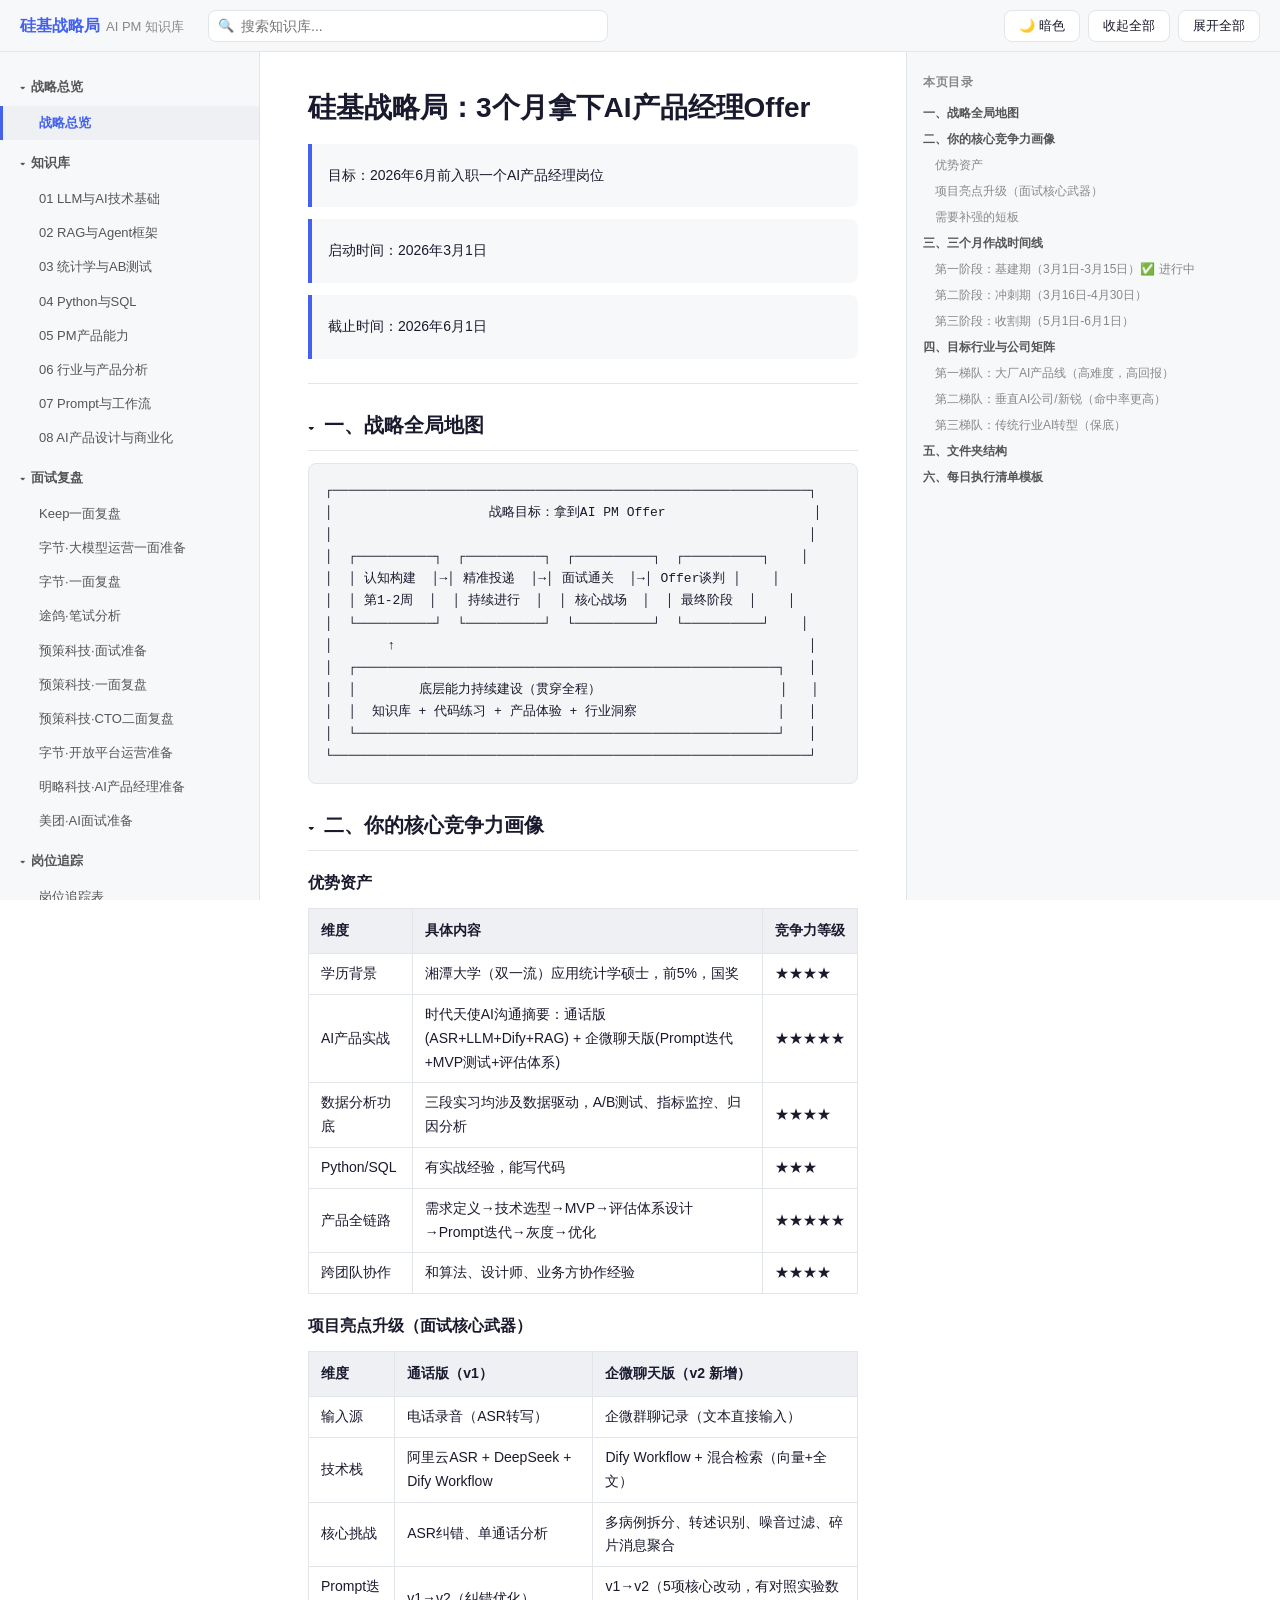
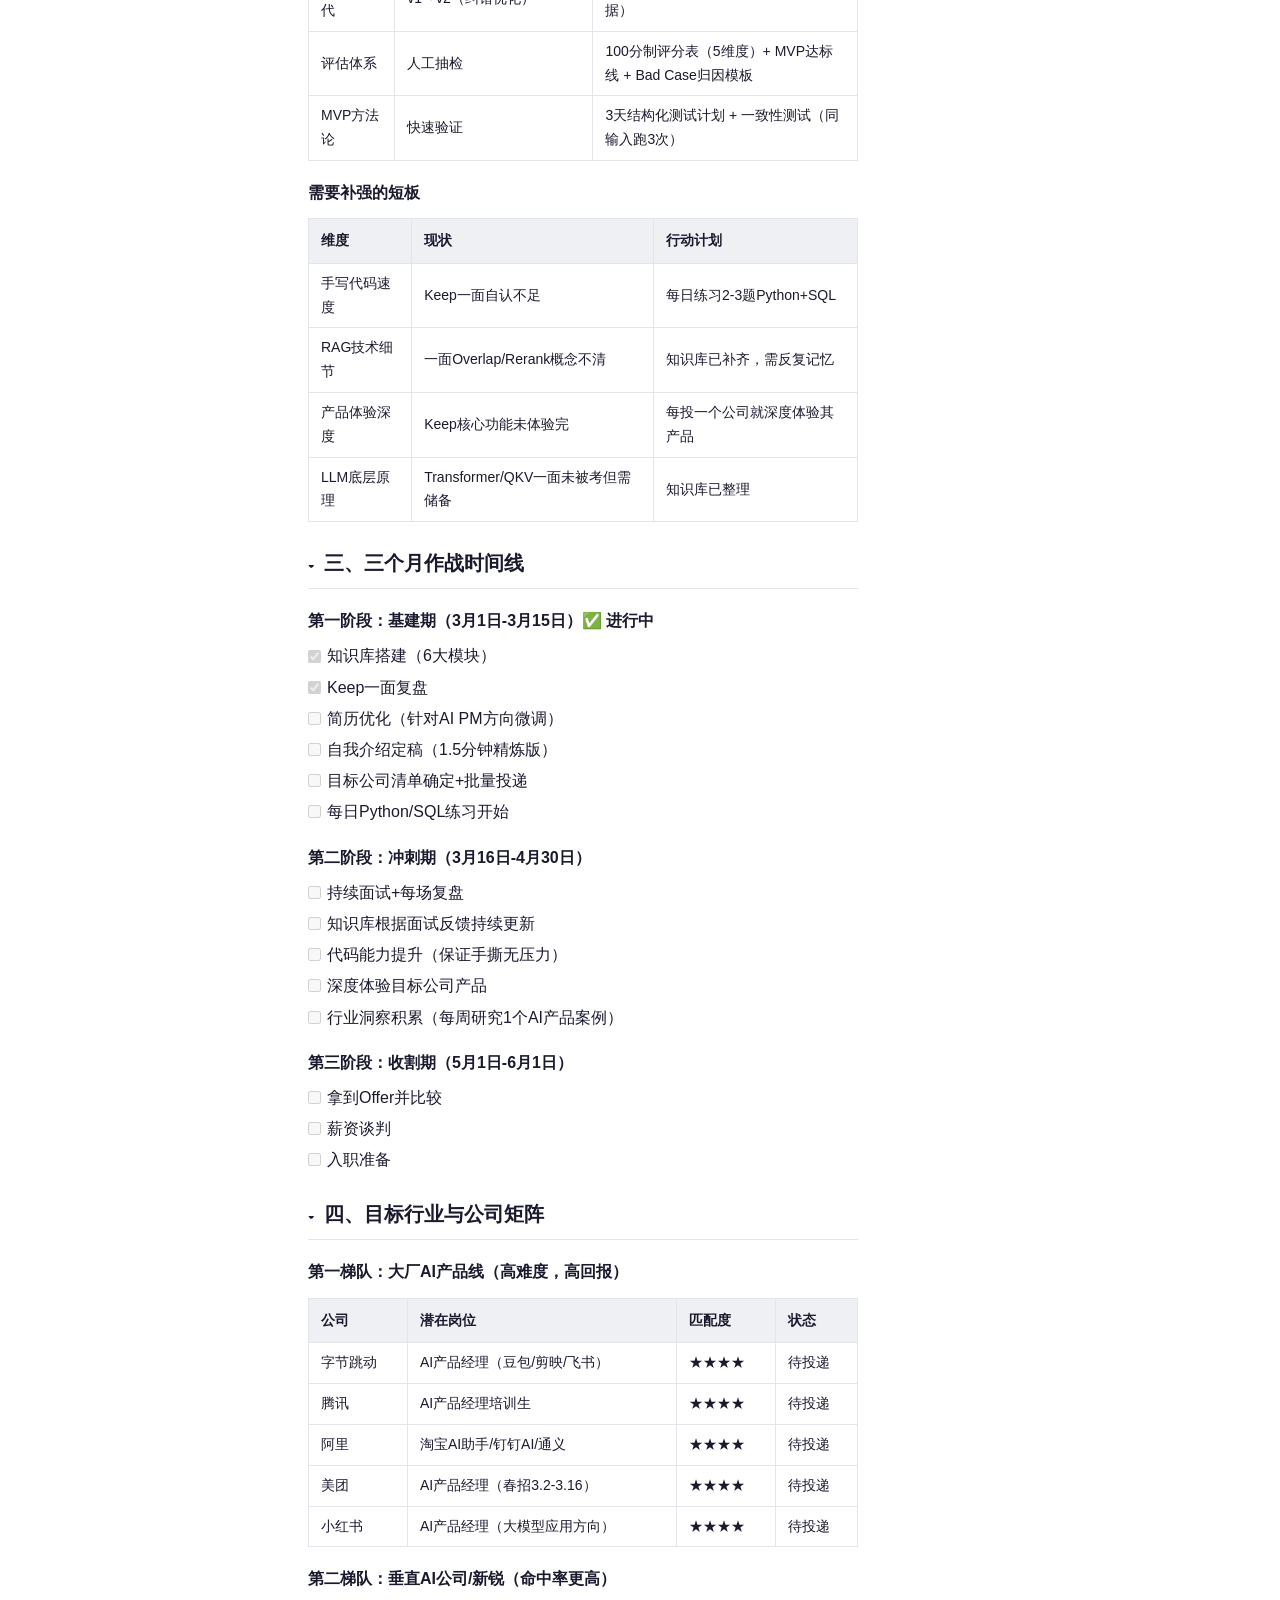
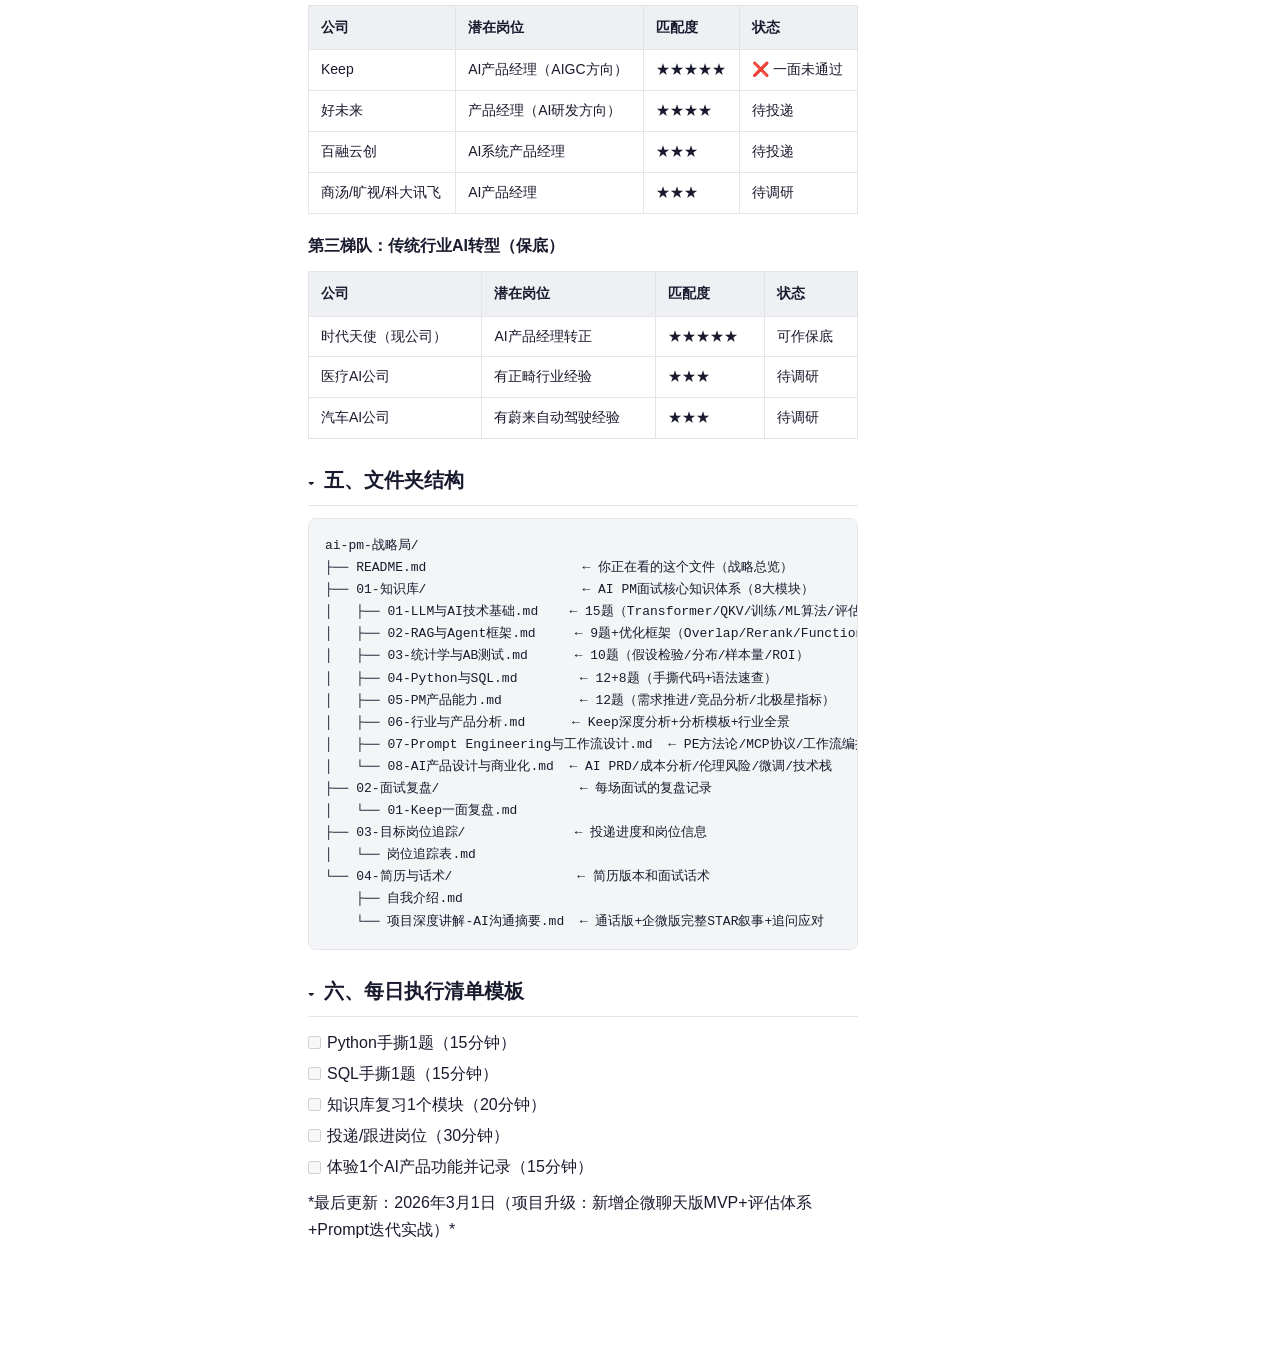
==== index.html @ 4f7c0182 "新增面经回答页面" ====
<!DOCTYPE html>
<html lang="zh-CN">
<head>
<meta charset="UTF-8">
<meta name="viewport" content="width=device-width,initial-scale=1">
<title>硅基战略局 · AI PM</title>
<style>
:root {
  --bg: #ffffff; --bg2: #f7f8fa; --bg3: #eef0f4;
  --text: #1a1a2e; --text2: #555; --text3: #888;
  --border: #e2e5ea; --accent: #4361ee; --accent2: #3a0ca3;
  --green: #06d6a0; --red: #ef476f; --yellow: #ffd166;
  --code-bg: #f4f5f7; --sidebar-w: 260px;
  --mark-yellow: #fff3b0; --mark-green: #b8f0d8; --mark-blue: #bde0fe; --mark-red: #fec5bb;
}
[data-theme="dark"] {
  --bg: #0f0f1a; --bg2: #1a1a2e; --bg3: #16213e;
  --text: #e0e0e0; --text2: #aaa; --text3: #777;
  --border: #2a2a4a; --accent: #7b8cff; --accent2: #a78bfa;
  --green: #06d6a0; --red: #ef476f; --yellow: #ffd166;
  --code-bg: #1e1e3a;
  --mark-yellow: #5c5020; --mark-green: #1a4a30; --mark-blue: #1a3a5c; --mark-red: #5c2020;
}
* { margin:0; padding:0; box-sizing:border-box; }
body { font-family:-apple-system,BlinkMacSystemFont,"Segoe UI","PingFang SC","Hiragino Sans GB","Microsoft YaHei",sans-serif;
  background:var(--bg); color:var(--text); line-height:1.7; transition:background .3s,color .3s; }
/* ── Top Bar ── */
.topbar { position:fixed; top:0; left:0; right:0; height:52px; background:var(--bg2);
  border-bottom:1px solid var(--border); display:flex; align-items:center; padding:0 20px; z-index:100;
  backdrop-filter:blur(10px); transition:background .3s; }
.topbar-title { font-size:16px; font-weight:700; color:var(--accent); margin-right:24px; white-space:nowrap; }
.topbar-title span { color:var(--text3); font-weight:400; font-size:13px; margin-left:6px; }
.search-box { flex:1; max-width:400px; position:relative; }
.search-box input { width:100%; padding:7px 12px 7px 32px; border:1px solid var(--border); border-radius:8px;
  background:var(--bg); color:var(--text); font-size:14px; outline:none; transition:border .2s; }
.search-box input:focus { border-color:var(--accent); }
.search-box::before { content:"🔍"; position:absolute; left:10px; top:50%; transform:translateY(-50%); font-size:13px; }
.search-results { position:absolute; top:40px; left:0; right:0; background:var(--bg2); border:1px solid var(--border);
  border-radius:8px; max-height:400px; overflow-y:auto; display:none; box-shadow:0 8px 24px rgba(0,0,0,.12); z-index:200; }
.search-results.active { display:block; }
.search-result-item { padding:10px 14px; cursor:pointer; border-bottom:1px solid var(--border); font-size:13px; }
.search-result-item:hover { background:var(--bg3); }
.search-result-item .sr-title { font-weight:600; color:var(--accent); margin-bottom:2px; }
.search-result-item .sr-text { color:var(--text2); }
.search-result-item mark { background:var(--yellow); color:#333; padding:0 2px; border-radius:2px; }
.topbar-actions { display:flex; gap:8px; margin-left:auto; }
.topbar-btn { padding:6px 14px; border:1px solid var(--border); border-radius:8px; background:var(--bg);
  color:var(--text); cursor:pointer; font-size:13px; transition:all .2s; white-space:nowrap; }
.topbar-btn:hover { border-color:var(--accent); color:var(--accent); }
.topbar-btn.active { background:var(--accent); color:#fff; border-color:var(--accent); }
/* ── Sidebar ── */
.sidebar { position:fixed; top:52px; left:0; bottom:0; width:var(--sidebar-w); background:var(--bg2);
  border-right:1px solid var(--border); overflow-y:auto; padding:16px 0; transition:background .3s; z-index:50; }
.nav-group { margin-bottom:4px; }
.nav-group-title { padding:8px 20px; font-size:13px; font-weight:600; color:var(--text2); cursor:pointer;
  display:flex; align-items:center; gap:6px; user-select:none; }
.nav-group-title:hover { color:var(--accent); }
.nav-arrow { font-size:10px; transition:transform .2s; }
.nav-group.collapsed .nav-arrow { transform:rotate(-90deg); }
.nav-group.collapsed .nav-group-items { display:none; }
.nav-item { display:block; padding:6px 20px 6px 36px; font-size:13px; color:var(--text2); cursor:pointer;
  text-decoration:none; border-left:3px solid transparent; transition:all .15s; }
.nav-item:hover { color:var(--accent); background:var(--bg3); }
.nav-item.active { color:var(--accent); border-left-color:var(--accent); background:var(--bg3); font-weight:600; }
/* ── Right TOC ── */
.toc { position:fixed; top:52px; right:0; bottom:0; width:374px; background:var(--bg2);
  border-left:1px solid var(--border); overflow-y:auto; padding:12px 0; z-index:50; transition:background .3s; }
.toc-header { padding:8px 16px; font-size:12px; font-weight:600; color:var(--text3); text-transform:uppercase; letter-spacing:.5px; }
.toc-item { display:block; padding:4px 16px; font-size:12px; color:var(--text3); cursor:pointer;
  text-decoration:none; border-right:2px solid transparent; transition:all .15s; line-height:1.5;
  white-space:normal; word-break:break-word; overflow-wrap:anywhere; }
.toc-item:hover { color:var(--accent); background:var(--bg3); }
.toc-item.active { color:var(--accent); border-right-color:var(--accent); font-weight:600; }
.toc-h2 { padding-left:16px; font-size:12px; font-weight:600; color:var(--text2); }
.toc-h3 { padding-left:28px; }
.toc-h4 { padding-left:40px; font-size:11px; }
.toc-empty { padding:16px; font-size:12px; color:var(--text3); text-align:center; }
/* ── Main Content ── */
.main { margin-left:var(--sidebar-w); margin-right:374px; margin-top:52px; padding:32px 48px 80px; max-width:960px; }
.page { display:none; }
.page.active { display:block; }
h1 { font-size:28px; font-weight:700; margin-bottom:8px; color:var(--text); }
h2 { font-size:20px; font-weight:600; margin:24px 0 12px; padding-bottom:8px; border-bottom:1px solid var(--border); color:var(--text); }
h3 { font-size:16px; font-weight:600; margin:18px 0 8px; color:var(--text); }
h4 { font-size:14px; font-weight:600; margin:14px 0 6px; color:var(--text2); }
p { margin:8px 0; color:var(--text); }
ul,ol { margin:8px 0 8px 24px; }
li { margin:4px 0; }
ul.nested { margin:4px 0 4px 20px; }
.checklist { list-style:none; margin-left:0; }
.checklist li { display:flex; align-items:center; gap:6px; }
a { color:var(--accent); text-decoration:none; }
a:hover { text-decoration:underline; }
strong { font-weight:600; }
code.inline { background:var(--code-bg); padding:2px 6px; border-radius:4px; font-size:13px;
  font-family:"SF Mono","Fira Code",monospace; color:var(--accent2); }
pre { background:var(--code-bg); border:1px solid var(--border); border-radius:8px; padding:16px;
  overflow-x:auto; margin:12px 0; }
pre code { font-family:"SF Mono","Fira Code","Courier New",monospace; font-size:13px; line-height:1.6; color:var(--text); }
blockquote { border-left:4px solid var(--accent); background:var(--bg2); padding:12px 16px; margin:12px 0;
  border-radius:0 8px 8px 0; color:var(--text2); font-size:14px; }
blockquote.interview-template { border-left-color:var(--green); background:rgba(6,214,160,.06); }
.table-wrap { overflow-x:auto; margin:12px 0; }
table { width:100%; border-collapse:collapse; font-size:14px; }
th { background:var(--bg3); font-weight:600; text-align:left; padding:10px 12px; border:1px solid var(--border); }
td { padding:8px 12px; border:1px solid var(--border); }
tr:hover td { background:var(--bg2); }
hr { border:none; border-top:1px solid var(--border); margin:24px 0; }
/* ── Collapsible sections ── */
.section { margin-bottom:4px; }
.section-toggle { cursor:pointer; user-select:none; }
.section-toggle:hover { color:var(--accent); }
.toggle-icon { font-size:12px; display:inline-block; transition:transform .2s; margin-right:4px; }
.section.collapsed .toggle-icon { transform:rotate(-90deg); }
.section.collapsed .section-body { display:none; }
/* ── Mark / Highlight toolbar ── */
.mark-toolbar { position:fixed; display:none; background:var(--bg2); border:1px solid var(--border);
  border-radius:8px; padding:4px; box-shadow:0 4px 12px rgba(0,0,0,.15); z-index:300; gap:4px; }
.mark-toolbar.active { display:flex; }
.mark-btn { width:28px; height:28px; border:none; border-radius:6px; cursor:pointer; font-size:14px; transition:transform .1s; }
.mark-btn:hover { transform:scale(1.15); }
.mark-btn.yellow { background:var(--mark-yellow); }
.mark-btn.green { background:var(--mark-green); }
.mark-btn.blue { background:var(--mark-blue); }
.mark-btn.red { background:var(--mark-red); }
.mark-btn.bold { background:var(--bg3); font-weight:900; }
.mark-btn.clear { background:var(--bg3); font-size:12px; }
.user-mark-yellow { background:var(--mark-yellow); border-radius:2px; }
.user-mark-green { background:var(--mark-green); border-radius:2px; }
.user-mark-blue { background:var(--mark-blue); border-radius:2px; }
.user-mark-red { background:var(--mark-red); border-radius:2px; }
.user-mark-bold { font-weight:900 !important; }
/* ── Back to top ── */
.back-top { position:fixed; bottom:24px; right:24px; width:40px; height:40px; border-radius:50%;
  background:var(--accent); color:#fff; border:none; cursor:pointer; font-size:18px; display:none;
  box-shadow:0 4px 12px rgba(67,97,238,.3); transition:opacity .3s; z-index:100; }
.back-top.visible { display:flex; align-items:center; justify-content:center; }
/* ── Responsive ── */
@media (max-width:768px) {
  .sidebar { width:100%; height:auto; position:relative; top:52px; border-right:none; border-bottom:1px solid var(--border); }
  .main { margin-left:0; margin-right:0; padding:20px 16px 60px; }
  .toc { display:none; }
  :root { --sidebar-w:0px; }
}
</style>
</head>
<body>

<div class="topbar">
  <div class="topbar-title">硅基战略局<span>AI PM 知识库</span></div>
  <div class="search-box">
    <input type="text" id="searchInput" placeholder="搜索知识库..." oninput="handleSearch(this.value)" onfocus="handleSearch(this.value)">
    <div class="search-results" id="searchResults"></div>
  </div>
  <div class="topbar-actions">
    <button class="topbar-btn" id="themeToggle" onclick="toggleTheme()">🌙 暗色</button>
    <button class="topbar-btn" id="collapseAllBtn" onclick="collapseAll()">收起全部</button>
    <button class="topbar-btn" id="expandAllBtn" onclick="expandAll()">展开全部</button>
  </div>
</div>

<nav class="sidebar">
<div class="nav-group">
<div class="nav-group-title" onclick="toggleNavGroup(this)"><span class="nav-arrow">▾</span> 战略总览</div>
<div class="nav-group-items">
<a class="nav-item" href="javascript:void(0)" data-page="readme" onclick="showPage('readme')">战略总览</a>
</div></div>
<div class="nav-group">
<div class="nav-group-title" onclick="toggleNavGroup(this)"><span class="nav-arrow">▾</span> 知识库</div>
<div class="nav-group-items">
<a class="nav-item" href="javascript:void(0)" data-page="m1" onclick="showPage('m1')">01 LLM与AI技术基础</a>
<a class="nav-item" href="javascript:void(0)" data-page="m2" onclick="showPage('m2')">02 RAG与Agent框架</a>
<a class="nav-item" href="javascript:void(0)" data-page="m3" onclick="showPage('m3')">03 统计学与AB测试</a>
<a class="nav-item" href="javascript:void(0)" data-page="m4" onclick="showPage('m4')">04 Python与SQL</a>
<a class="nav-item" href="javascript:void(0)" data-page="m5" onclick="showPage('m5')">05 PM产品能力</a>
<a class="nav-item" href="javascript:void(0)" data-page="m6" onclick="showPage('m6')">06 行业与产品分析</a>
<a class="nav-item" href="javascript:void(0)" data-page="m7" onclick="showPage('m7')">07 Prompt与工作流</a>
<a class="nav-item" href="javascript:void(0)" data-page="m8" onclick="showPage('m8')">08 AI产品设计与商业化</a>
</div></div>
<div class="nav-group">
<div class="nav-group-title" onclick="toggleNavGroup(this)"><span class="nav-arrow">▾</span> 面试复盘</div>
<div class="nav-group-items">
<a class="nav-item" href="javascript:void(0)" data-page="keep" onclick="showPage('keep')">Keep一面复盘</a>
<a class="nav-item" href="javascript:void(0)" data-page="byte" onclick="showPage('byte')">字节·大模型运营一面准备</a>
<a class="nav-item" href="javascript:void(0)" data-page="byte1" onclick="showPage('byte1')">字节·一面复盘</a>
<a class="nav-item" href="javascript:void(0)" data-page="tuge" onclick="showPage('tuge')">途鸽·笔试分析</a>
<a class="nav-item" href="javascript:void(0)" data-page="yuce" onclick="showPage('yuce')">预策科技·面试准备</a>
<a class="nav-item" href="javascript:void(0)" data-page="shence" onclick="showPage('shence')">预策科技·一面复盘</a>
<a class="nav-item" href="javascript:void(0)" data-page="yuce2" onclick="showPage('yuce2')">预策科技·CTO二面复盘</a>
<a class="nav-item" href="javascript:void(0)" data-page="byteop" onclick="showPage('byteop')">字节·开放平台运营准备</a>
<a class="nav-item" href="javascript:void(0)" data-page="minglue" onclick="showPage('minglue')">明略科技·AI产品经理准备</a>
<a class="nav-item" href="javascript:void(0)" data-page="meituan" onclick="showPage('meituan')">美团·AI面试准备</a>
</div></div>
<div class="nav-group">
<div class="nav-group-title" onclick="toggleNavGroup(this)"><span class="nav-arrow">▾</span> 岗位追踪</div>
<div class="nav-group-items">
<a class="nav-item" href="javascript:void(0)" data-page="tracker" onclick="showPage('tracker')">岗位追踪表</a>
<a class="nav-item" href="javascript:void(0)" data-page="qunhe" onclick="showPage('qunhe')">群核科技·AI增长PM</a>
</div></div>
<div class="nav-group">
<div class="nav-group-title" onclick="toggleNavGroup(this)"><span class="nav-arrow">▾</span> 简历话术</div>
<div class="nav-group-items">
<a class="nav-item" href="javascript:void(0)" data-page="intro" onclick="showPage('intro')">自我介绍</a>
<a class="nav-item" href="javascript:void(0)" data-page="project" onclick="showPage('project')">项目深度讲解·AI沟通摘要系统</a>
<a class="nav-item" href="javascript:void(0)" data-page="jobagent" onclick="showPage('jobagent')">项目深度讲解·AI求职战略局</a>
<a class="nav-item" href="javascript:void(0)" data-page="dwxnai" onclick="showPage('dwxnai')">得物蔚来AI简历</a>
</div></div>
<div class="nav-group">
<div class="nav-group-title" onclick="toggleNavGroup(this)"><span class="nav-arrow">▾</span> 面经整理</div>
<div class="nav-group-items">
<a class="nav-item" href="javascript:void(0)" data-page="mianjingqa" onclick="showPage('mianjingqa')">面经回答</a>
</div></div>
</nav>

<main class="main">
<div class="page" id="page-readme" data-raw="readme">

<h1 id="readme-硅基战略局-3个月拿下AI产品经理Offer">硅基战略局：3个月拿下AI产品经理Offer</h1>


<blockquote><p>目标：2026年6月前入职一个AI产品经理岗位</p></blockquote>

<blockquote><p>启动时间：2026年3月1日</p></blockquote>

<blockquote><p>截止时间：2026年6月1日</p></blockquote>


<hr>



<div class="section collapsible">
<h2 id="readme-一-战略全局地图" class="section-toggle" onclick="toggleSection(this)"><span class="toggle-icon">▾</span> 一、战略全局地图</h2>
<div class="section-body">


<pre><code>┌─────────────────────────────────────────────────────────────┐
│                    战略目标：拿到AI PM Offer                   │
│                                                             │
│  ┌──────────┐  ┌──────────┐  ┌──────────┐  ┌──────────┐    │
│  │ 认知构建  │→│ 精准投递  │→│ 面试通关  │→│ Offer谈判 │    │
│  │ 第1-2周  │  │ 持续进行  │  │ 核心战场  │  │ 最终阶段  │    │
│  └──────────┘  └──────────┘  └──────────┘  └──────────┘    │
│       ↑                                                     │
│  ┌──────────────────────────────────────────────────────┐   │
│  │        底层能力持续建设（贯穿全程）                       │   │
│  │  知识库 + 代码练习 + 产品体验 + 行业洞察                  │   │
│  └──────────────────────────────────────────────────────┘   │
└─────────────────────────────────────────────────────────────┘</code></pre>


</div></div><!-- /section -->



<div class="section collapsible">
<h2 id="readme-二-你的核心竞争力画像" class="section-toggle" onclick="toggleSection(this)"><span class="toggle-icon">▾</span> 二、你的核心竞争力画像</h2>
<div class="section-body">


<h3 id="readme-优势资产">优势资产</h3>

<div class="table-wrap"><table><tr><th>维度</th><th>具体内容</th><th>竞争力等级</th></tr><tr><td>学历背景</td><td>湘潭大学（双一流）应用统计学硕士，前5%，国奖</td><td>★★★★</td></tr><tr><td>AI产品实战</td><td>时代天使AI沟通摘要：通话版(ASR+LLM+Dify+RAG) + 企微聊天版(Prompt迭代+MVP测试+评估体系)</td><td>★★★★★</td></tr><tr><td>数据分析功底</td><td>三段实习均涉及数据驱动，A/B测试、指标监控、归因分析</td><td>★★★★</td></tr><tr><td>Python/SQL</td><td>有实战经验，能写代码</td><td>★★★</td></tr><tr><td>产品全链路</td><td>需求定义→技术选型→MVP→评估体系设计→Prompt迭代→灰度→优化</td><td>★★★★★</td></tr><tr><td>跨团队协作</td><td>和算法、设计师、业务方协作经验</td><td>★★★★</td></tr></table></div>


<h3 id="readme-项目亮点升级-面试核心武器-">项目亮点升级（面试核心武器）</h3>


<div class="table-wrap"><table><tr><th>维度</th><th>通话版（v1）</th><th>企微聊天版（v2 新增）</th></tr><tr><td>输入源</td><td>电话录音（ASR转写）</td><td>企微群聊记录（文本直接输入）</td></tr><tr><td>技术栈</td><td>阿里云ASR + DeepSeek + Dify Workflow</td><td>Dify Workflow + 混合检索（向量+全文）</td></tr><tr><td>核心挑战</td><td>ASR纠错、单通话分析</td><td>多病例拆分、转述识别、噪音过滤、碎片消息聚合</td></tr><tr><td>Prompt迭代</td><td>v1→v2（纠错优化）</td><td>v1→v2（5项核心改动，有对照实验数据）</td></tr><tr><td>评估体系</td><td>人工抽检</td><td>100分制评分表（5维度）+ MVP达标线 + Bad Case归因模板</td></tr><tr><td>MVP方法论</td><td>快速验证</td><td>3天结构化测试计划 + 一致性测试（同输入跑3次）</td></tr></table></div>


<h3 id="readme-需要补强的短板">需要补强的短板</h3>

<div class="table-wrap"><table><tr><th>维度</th><th>现状</th><th>行动计划</th></tr><tr><td>手写代码速度</td><td>Keep一面自认不足</td><td>每日练习2-3题Python+SQL</td></tr><tr><td>RAG技术细节</td><td>一面Overlap/Rerank概念不清</td><td>知识库已补齐，需反复记忆</td></tr><tr><td>产品体验深度</td><td>Keep核心功能未体验完</td><td>每投一个公司就深度体验其产品</td></tr><tr><td>LLM底层原理</td><td>Transformer/QKV一面未被考但需储备</td><td>知识库已整理</td></tr></table></div>


</div></div><!-- /section -->



<div class="section collapsible">
<h2 id="readme-三-三个月作战时间线" class="section-toggle" onclick="toggleSection(this)"><span class="toggle-icon">▾</span> 三、三个月作战时间线</h2>
<div class="section-body">


<h3 id="readme-第一阶段-基建期-3月1日-3月15日---进行中">第一阶段：基建期（3月1日-3月15日）✅ 进行中</h3>
<ul class="checklist">
<li><input type="checkbox" checked disabled> 知识库搭建（6大模块）</li>
<li><input type="checkbox" checked disabled> Keep一面复盘</li>
<li><input type="checkbox"  disabled> 简历优化（针对AI PM方向微调）</li>
<li><input type="checkbox"  disabled> 自我介绍定稿（1.5分钟精炼版）</li>
<li><input type="checkbox"  disabled> 目标公司清单确定+批量投递</li>
<li><input type="checkbox"  disabled> 每日Python/SQL练习开始</li>
</ul>

<h3 id="readme-第二阶段-冲刺期-3月16日-4月30日-">第二阶段：冲刺期（3月16日-4月30日）</h3>
<ul class="checklist">
<li><input type="checkbox"  disabled> 持续面试+每场复盘</li>
<li><input type="checkbox"  disabled> 知识库根据面试反馈持续更新</li>
<li><input type="checkbox"  disabled> 代码能力提升（保证手撕无压力）</li>
<li><input type="checkbox"  disabled> 深度体验目标公司产品</li>
<li><input type="checkbox"  disabled> 行业洞察积累（每周研究1个AI产品案例）</li>
</ul>

<h3 id="readme-第三阶段-收割期-5月1日-6月1日-">第三阶段：收割期（5月1日-6月1日）</h3>
<ul class="checklist">
<li><input type="checkbox"  disabled> 拿到Offer并比较</li>
<li><input type="checkbox"  disabled> 薪资谈判</li>
<li><input type="checkbox"  disabled> 入职准备</li>
</ul>

</div></div><!-- /section -->



<div class="section collapsible">
<h2 id="readme-四-目标行业与公司矩阵" class="section-toggle" onclick="toggleSection(this)"><span class="toggle-icon">▾</span> 四、目标行业与公司矩阵</h2>
<div class="section-body">


<h3 id="readme-第一梯队-大厂AI产品线-高难度-高回报-">第一梯队：大厂AI产品线（高难度，高回报）</h3>

<div class="table-wrap"><table><tr><th>公司</th><th>潜在岗位</th><th>匹配度</th><th>状态</th></tr><tr><td>字节跳动</td><td>AI产品经理（豆包/剪映/飞书）</td><td>★★★★</td><td>待投递</td></tr><tr><td>腾讯</td><td>AI产品经理培训生</td><td>★★★★</td><td>待投递</td></tr><tr><td>阿里</td><td>淘宝AI助手/钉钉AI/通义</td><td>★★★★</td><td>待投递</td></tr><tr><td>美团</td><td>AI产品经理（春招3.2-3.16）</td><td>★★★★</td><td>待投递</td></tr><tr><td>小红书</td><td>AI产品经理（大模型应用方向）</td><td>★★★★</td><td>待投递</td></tr></table></div>


<h3 id="readme-第二梯队-垂直AI公司-新锐-命中率更高-">第二梯队：垂直AI公司/新锐（命中率更高）</h3>

<div class="table-wrap"><table><tr><th>公司</th><th>潜在岗位</th><th>匹配度</th><th>状态</th></tr><tr><td>Keep</td><td>AI产品经理（AIGC方向）</td><td>★★★★★</td><td>❌ 一面未通过</td></tr><tr><td>好未来</td><td>产品经理（AI研发方向）</td><td>★★★★</td><td>待投递</td></tr><tr><td>百融云创</td><td>AI系统产品经理</td><td>★★★</td><td>待投递</td></tr><tr><td>商汤/旷视/科大讯飞</td><td>AI产品经理</td><td>★★★</td><td>待调研</td></tr></table></div>


<h3 id="readme-第三梯队-传统行业AI转型-保底-">第三梯队：传统行业AI转型（保底）</h3>

<div class="table-wrap"><table><tr><th>公司</th><th>潜在岗位</th><th>匹配度</th><th>状态</th></tr><tr><td>时代天使（现公司）</td><td>AI产品经理转正</td><td>★★★★★</td><td>可作保底</td></tr><tr><td>医疗AI公司</td><td>有正畸行业经验</td><td>★★★</td><td>待调研</td></tr><tr><td>汽车AI公司</td><td>有蔚来自动驾驶经验</td><td>★★★</td><td>待调研</td></tr></table></div>


</div></div><!-- /section -->



<div class="section collapsible">
<h2 id="readme-五-文件夹结构" class="section-toggle" onclick="toggleSection(this)"><span class="toggle-icon">▾</span> 五、文件夹结构</h2>
<div class="section-body">


<pre><code>ai-pm-战略局/
├── README.md                    ← 你正在看的这个文件（战略总览）
├── 01-知识库/                    ← AI PM面试核心知识体系（8大模块）
│   ├── 01-LLM与AI技术基础.md    ← 15题（Transformer/QKV/训练/ML算法/评估指标）
│   ├── 02-RAG与Agent框架.md     ← 9题+优化框架（Overlap/Rerank/Function Call）
│   ├── 03-统计学与AB测试.md      ← 10题（假设检验/分布/样本量/ROI）
│   ├── 04-Python与SQL.md        ← 12+8题（手撕代码+语法速查）
│   ├── 05-PM产品能力.md          ← 12题（需求推进/竞品分析/北极星指标）
│   ├── 06-行业与产品分析.md      ← Keep深度分析+分析模板+行业全景
│   ├── 07-Prompt Engineering与工作流设计.md  ← PE方法论/MCP协议/工作流编排
│   └── 08-AI产品设计与商业化.md  ← AI PRD/成本分析/伦理风险/微调/技术栈
├── 02-面试复盘/                  ← 每场面试的复盘记录
│   └── 01-Keep一面复盘.md
├── 03-目标岗位追踪/              ← 投递进度和岗位信息
│   └── 岗位追踪表.md
└── 04-简历与话术/                ← 简历版本和面试话术
    ├── 自我介绍.md
    └── 项目深度讲解-AI沟通摘要.md  ← 通话版+企微版完整STAR叙事+追问应对</code></pre>


</div></div><!-- /section -->



<div class="section collapsible">
<h2 id="readme-六-每日执行清单模板" class="section-toggle" onclick="toggleSection(this)"><span class="toggle-icon">▾</span> 六、每日执行清单模板</h2>
<div class="section-body">

<ul class="checklist">
<li><input type="checkbox"  disabled> Python手撕1题（15分钟）</li>
<li><input type="checkbox"  disabled> SQL手撕1题（15分钟）</li>
<li><input type="checkbox"  disabled> 知识库复习1个模块（20分钟）</li>
<li><input type="checkbox"  disabled> 投递/跟进岗位（30分钟）</li>
<li><input type="checkbox"  disabled> 体验1个AI产品功能并记录（15分钟）</li>
</ul>

</div></div><!-- /section -->


<p>*最后更新：2026年3月1日（项目升级：新增企微聊天版MVP+评估体系+Prompt迭代实战）*</p>



</div>
<div class="page" id="page-m1" data-raw="m1">

<h1 id="m1-模块1-LLM与AI技术基础">模块1：LLM与AI技术基础</h1>


<blockquote class="interview-template"><p>面试高频指数：★★★★★</p></blockquote>

<blockquote><p>你的掌握程度：★★★（需重点加强）</p></blockquote>


<hr>



<div class="section collapsible">
<h2 id="m1-Q1-Transformer架构-必考-" class="section-toggle" onclick="toggleSection(this)"><span class="toggle-icon">▾</span> Q1：Transformer架构（必考）</h2>
<div class="section-body">


<p>Transformer = Encoder + Decoder，核心创新是<strong>自注意力机制（Self-Attention）</strong>。</p>


<p><strong>Self-Attention计算过程</strong>：</p>
<ul>
<li>输入向量通过三个线性变换分别得到 <strong>Q（Query）、K（Key）、V（Value）</strong> 矩阵</li>
<li>公式：Attention(Q,K,V) = softmax(QK^T / √d_k) × V</li>
<li>直觉：Q是&quot;我在找什么&quot;，K是&quot;我能提供什么&quot;，V是&quot;我的实际内容&quot;</li>
<li>QK点积 → softmax归一化 → 得到注意力权重 → 对V加权求和</li>
<li>√d_k作用：防止点积过大导致softmax梯度消失</li>
<li><strong>多头注意力</strong>：多个注意力头关注不同子空间的信息</li>
</ul>

<p><strong>解决的问题</strong>：RNN不能并行计算 + 长距离依赖问题</p>


</div></div><!-- /section -->



<div class="section collapsible">
<h2 id="m1-Q2-大模型如何生成答案-自回归生成-" class="section-toggle" onclick="toggleSection(this)"><span class="toggle-icon">▾</span> Q2：大模型如何生成答案（自回归生成）</h2>
<div class="section-body">


<p>LLM采用<strong>自回归方式（Autoregressive）</strong>逐token生成：</p>
<ol>
<li>输入经过 分词→Embedding→多层Transformer</li>
<li>最后一层输出一个概率分布（vocabulary size维度）</li>
<li>通过<strong>采样策略</strong>选出下一个token</li>
<li>拼到输入末尾，再次输入模型预测下一个</li>
<li>循环直到生成结束符（EOS）或达最大长度</li>
</ol>

<p><strong>核心：一个token一个token往外&quot;蹦&quot;的，不是一次性输出整句话</strong></p>


</div></div><!-- /section -->



<div class="section collapsible">
<h2 id="m1-Q3-Tokenization-分词过程-" class="section-toggle" onclick="toggleSection(this)"><span class="toggle-icon">▾</span> Q3：Tokenization（分词过程）</h2>
<div class="section-body">

<ul>
<li>文本 → <strong>Tokenization（分词）</strong> → token序列</li>
<li>主流算法：<strong>BPE（Byte Pair Encoding）</strong>，将文本切为子词单元</li>
<li>每个token映射为整数ID → <strong>Embedding层</strong>转为高维向量</li>
<li>加上<strong>位置编码（Positional Encoding）</strong> → 输入Transformer</li>
</ul>

<p>示例：&quot;running&quot; → &quot;run&quot; + &quot;ning&quot;（两个子词token）</p>


</div></div><!-- /section -->



<div class="section collapsible">
<h2 id="m1-Q4-Embedding模型" class="section-toggle" onclick="toggleSection(this)"><span class="toggle-icon">▾</span> Q4：Embedding模型</h2>
<div class="section-body">


<p>将文本映射为<strong>固定维度的高维向量</strong>，使语义相似的文本距离更近。</p>

<ul>
<li>常见模型：OpenAI text-embedding-ada-002、BGE、M3E、Jina</li>
<li>核心用途：语义检索（RAG核心）、文本相似度、聚类、分类</li>
<li>和LLM区别：Embedding只负责&quot;理解&quot;输出向量，不负责&quot;生成&quot;</li>
</ul>

</div></div><!-- /section -->



<div class="section collapsible">
<h2 id="m1-Q5-xxB参数含义" class="section-toggle" onclick="toggleSection(this)"><span class="toggle-icon">▾</span> Q5：xxB参数含义</h2>
<div class="section-body">

<ul>
<li>B = Billion（十亿），7B = 70亿参数</li>
<li>参数包括所有权重矩阵中的可学习数值</li>
<li>参数越大 → 容量越大，理论上能力上限越高</li>
<li>但推理成本更高、延迟更大</li>
<li><strong>PM选型视角</strong>：需要平衡性能、延迟和成本</li>
</ul>

</div></div><!-- /section -->



<div class="section collapsible">
<h2 id="m1-Q6-LLM训练过程-三阶段-" class="section-toggle" onclick="toggleSection(this)"><span class="toggle-icon">▾</span> Q6：LLM训练过程（三阶段）</h2>
<div class="section-body">


<div class="table-wrap"><table><tr><th>阶段</th><th>方法</th><th>输出</th></tr><tr><td><strong>预训练</strong></td><td>海量无标注文本，next token prediction</td><td>基座模型（只会续写，不会对话）</td></tr><tr><td><strong>SFT（监督微调）</strong></td><td>人工标注的指令-回答对</td><td>能遵循指令、进行对话的模型</td></tr><tr><td><strong>RLHF（人类偏好对齐）</strong></td><td>奖励模型(RM) + PPO算法</td><td>输出更安全、符合人类偏好的回答</td></tr></table></div>


<p><strong>⚠️ 易错点</strong>：预训练后只能续写不能对话，SFT后已经能对话了（你一面答反了）</p>


</div></div><!-- /section -->



<div class="section collapsible">
<h2 id="m1-Q7-Encoder-only-vs-Decoder-only" class="section-toggle" onclick="toggleSection(this)"><span class="toggle-icon">▾</span> Q7：Encoder-only vs Decoder-only</h2>
<div class="section-body">


<div class="table-wrap"><table><tr><th></th><th>Encoder-only</th><th>Decoder-only</th></tr><tr><td>代表</td><td>BERT</td><td>GPT、LLaMA、DeepSeek</td></tr><tr><td>注意力</td><td>双向（看左右上下文）</td><td>单向/因果（只看左边）</td></tr><tr><td>适用</td><td>理解型：分类、NER、相似度</td><td>生成型：对话、写作、代码</td></tr></table></div>


</div></div><!-- /section -->



<div class="section collapsible">
<h2 id="m1-Q8-Temperature---Top-K---Top-P" class="section-toggle" onclick="toggleSection(this)"><span class="toggle-icon">▾</span> Q8：Temperature / Top-K / Top-P</h2>
<div class="section-body">


<div class="table-wrap"><table><tr><th>参数</th><th>作用</th><th>建议值</th></tr><tr><td>Temperature</td><td>控制概率分布平滑度，越低越确定</td><td>事实问答0.1-0.3，创意0.7-0.9</td></tr><tr><td>Top-K</td><td>只从概率最高的K个token中采样</td><td>常见50</td></tr><tr><td>Top-P</td><td>从累积概率达到P的最小集合中采样</td><td>常见0.9</td></tr></table></div>


</div></div><!-- /section -->



<div class="section collapsible">
<h2 id="m1-Q9-幻觉-Hallucination-及缓解" class="section-toggle" onclick="toggleSection(this)"><span class="toggle-icon">▾</span> Q9：幻觉（Hallucination）及缓解</h2>
<div class="section-body">


<p><strong>定义</strong>：模型生成看似合理但事实错误的内容</p>


<p><strong>缓解手段</strong>：RAG锚定真实文档 → Prompt约束&quot;不确定就说不知道&quot; → 降Temperature → 结构化输出校验 → 产品层标注&quot;AI生成，仅供参考&quot;</p>


</div></div><!-- /section -->



<div class="section collapsible">
<h2 id="m1-Q10-上下文窗口对产品设计的影响" class="section-toggle" onclick="toggleSection(this)"><span class="toggle-icon">▾</span> Q10：上下文窗口对产品设计的影响</h2>
<div class="section-body">

<ul>
<li>长文档需分块处理或RAG</li>
<li>多轮对话需做记忆管理（摘要压缩历史）</li>
<li>Token越多成本越高</li>
<li>RAG检索chunk数量受限</li>
</ul>

</div></div><!-- /section -->



<div class="section collapsible">
<h2 id="m1-Q11-除对话外使用大模型的方式" class="section-toggle" onclick="toggleSection(this)"><span class="toggle-icon">▾</span> Q11：除对话外使用大模型的方式</h2>
<div class="section-body">


<p>代码生成、结构化信息提取、Text2SQL、多模态理解、Agent工具调用、RAG、内容生成</p>


</div></div><!-- /section -->


<hr>



<div class="section collapsible">
<h2 id="m1-补充知识点-JD审查后新增-" class="section-toggle" onclick="toggleSection(this)"><span class="toggle-icon">▾</span> 补充知识点（JD审查后新增）</h2>
<div class="section-body">


<h3 id="m1-Q12-机器学习常见算法分类">Q12：机器学习常见算法分类</h3>


<div class="table-wrap"><table><tr><th>类型</th><th>算法</th><th>适用场景</th></tr><tr><td>分类</td><td>逻辑回归、SVM、随机森林、XGBoost</td><td>用户流失预测、意图分类</td></tr><tr><td>回归</td><td>线性回归、Ridge、Lasso</td><td>价格预测、评分预估</td></tr><tr><td>聚类</td><td>K-Means、DBSCAN</td><td>用户分群、异常检测</td></tr><tr><td>降维</td><td>PCA、t-SNE</td><td>数据可视化、特征压缩</td></tr><tr><td>推荐</td><td>协同过滤、矩阵分解</td><td>课程推荐、内容推荐</td></tr></table></div>


<h3 id="m1-Q13-过拟合与欠拟合">Q13：过拟合与欠拟合</h3>

<ul>
<li><strong>过拟合</strong>：模型在训练集上表现好但测试集上差。解决：正则化、Dropout、增加数据、早停</li>
<li><strong>欠拟合</strong>：训练集和测试集都差。解决：增加特征、增加模型复杂度、减少正则化</li>
</ul>

<h3 id="m1-Q14-模型评估指标">Q14：模型评估指标</h3>


<div class="table-wrap"><table><tr><th>指标</th><th>含义</th><th>公式</th></tr><tr><td>准确率(Accuracy)</td><td>预测正确的比例</td><td>(TP+TN)/(TP+TN+FP+FN)</td></tr><tr><td>精确率(Precision)</td><td>预测为正中真正为正的比例</td><td>TP/(TP+FP)</td></tr><tr><td>召回率(Recall)</td><td>真正为正中被预测为正的比例</td><td>TP/(TP+FN)</td></tr><tr><td>F1</td><td>精确率和召回率的调和平均</td><td>2×P×R/(P+R)</td></tr></table></div>


<p><strong>何时看哪个</strong>：</p>
<ul>
<li>宁可漏判不可误判（如垃圾邮件）→ 重视Precision</li>
<li>宁可误判不可漏判（如疾病筛查）→ 重视Recall</li>
</ul>

<h3 id="m1-Q15-梯度下降">Q15：梯度下降</h3>

<ul>
<li>通过计算损失函数对参数的梯度，沿梯度反方向更新参数，逐步最小化损失</li>
<li><strong>学习率</strong>：步长大小。太大→震荡不收敛，太小→收敛慢</li>
<li><strong>变体</strong>：SGD（单样本）、Mini-batch SGD（小批量）、Adam（自适应学习率，最常用）</li>
</ul>

</div></div><!-- /section -->


<p>*Keep一面考到：Q1(未深挖)、Q3、Q6(答反了) | 面经高频：全部*</p>



</div>
<div class="page" id="page-m2" data-raw="m2">

<h1 id="m2-模块2-RAG与Agent框架">模块2：RAG与Agent框架</h1>


<blockquote class="interview-template"><p>面试高频指数：★★★★★</p></blockquote>

<blockquote><p>你的掌握程度：★★★（Keep一面暴露短板，必须补齐）</p></blockquote>


<hr>



<div class="section collapsible">
<h2 id="m2-一-RAG全流程" class="section-toggle" onclick="toggleSection(this)"><span class="toggle-icon">▾</span> 一、RAG全流程</h2>
<div class="section-body">


<h3 id="m2-离线阶段-建库-">离线阶段（建库）</h3>


<pre><code>原始文档 → 清洗 → 分块(Chunking) → Embedding → 向量数据库</code></pre>


<p><strong>1. 分块（Chunking）三个核心参数</strong>：</p>


<div class="table-wrap"><table><tr><th>参数</th><th>含义</th><th>典型值</th><th>你的项目</th></tr><tr><td>chunk_size</td><td>每块大小</td><td>256-1024 tokens</td><td>按标题/段落切分</td></tr><tr><td>overlap</td><td>相邻块重叠量</td><td>chunk_size的10-20%</td><td>⚠️ 一面不知道，已补齐</td></tr><tr><td>分块策略</td><td>固定长度/按分隔符/语义/递归</td><td>按文档类型选</td><td>按Markdown标题分隔</td></tr></table></div>


<p><strong>Overlap为什么重要</strong>：防止关键信息被切断在两个chunk的边界上。例如&quot;内收5mm&quot;被切在两个chunk中，单独看都不完整。</p>


<p><strong>2. Embedding向量化</strong>：每个chunk通过Embedding模型转为高维向量，存入向量数据库（FAISS/Milvus/Chroma）</p>


<h3 id="m2-在线阶段-检索-生成-">在线阶段（检索+生成）</h3>


<pre><code>用户query → [可选]Query改写 → 检索 → [可选]Rerank → Top-K → 拼Prompt → LLM生成</code></pre>


<h3 id="m2-四种检索方式对比">四种检索方式对比</h3>


<div class="table-wrap"><table><tr><th></th><th>向量检索</th><th>关键词/全文检索</th><th>混合检索</th><th>Rerank</th></tr><tr><td>核心</td><td>语义理解</td><td>精确匹配</td><td>两者结合</td><td>二次精排</td></tr><tr><td>速度</td><td>快</td><td>快</td><td>快</td><td>慢（逐条）</td></tr><tr><td>位置</td><td>召回</td><td>召回</td><td>召回</td><td>排序（召回后）</td></tr><tr><td>你的项目</td><td>✅ 使用</td><td>✅ 使用</td><td>✅ 混合检索</td><td>❌ MVP未加</td></tr></table></div>


<p><strong>⚠️ 一面易错点</strong>：RAG检索的TopK（召回K个chunk）≠ LLM生成的Top-K（从K个概率最高token中采样），两个完全不同！</p>


<h3 id="m2-你的项目中的RAG配置">你的项目中的RAG配置</h3>


<div class="table-wrap"><table><tr><th>参数</th><th>设置</th><th>原因</th></tr><tr><td>检索模式</td><td>混合检索（向量+全文）</td><td>正畸术语需精确匹配+语义理解</td></tr><tr><td>TopK</td><td>4（v1是6）</td><td>v1过多召回导致LLM保守</td></tr><tr><td>Score阈值</td><td>0.5</td><td>过滤低相关chunk</td></tr><tr><td>权重分配</td><td>向量0.7 + 关键词0.3</td><td>语义为主，术语精确匹配为辅</td></tr></table></div>


</div></div><!-- /section -->



<div class="section collapsible">
<h2 id="m2-二-RAG优化排查框架" class="section-toggle" onclick="toggleSection(this)"><span class="toggle-icon">▾</span> 二、RAG优化排查框架</h2>
<div class="section-body">


<p>效果不好时按此顺序排查：</p>


<pre><code>第1层：输入质量 → ASR/OCR是否准确？
第2层：检索质量（最常出问题）
  ├ 召回不相关 → 调分块策略、换Embedding模型
  ├ 噪音太多 → 降TopK、提高Score阈值、加Rerank
  ├ 漏召回 → 升TopK、混合检索、Query改写
  └ 排序不合理 → 加Rerank、调权重
第3层：生成质量
  ├ 格式不对 → 强化Prompt结构约束
  ├ 幻觉 → 降Temperature、Prompt约束
  └ 模型能力不足 → 换模型
第4层：端到端体验
  ├ 延迟高 → 减检索量、用更快模型
  └ 成本高 → 降TopK、用小模型</code></pre>


</div></div><!-- /section -->



<div class="section collapsible">
<h2 id="m2-补充-RAG回答不准怎么解决-面试高频题-" class="section-toggle" onclick="toggleSection(this)"><span class="toggle-icon">▾</span> 补充：RAG回答不准怎么解决（面试高频题）</h2>
<div class="section-body">


<blockquote class="interview-template"><p>面试官问法：&quot;你的RAG系统回答不准，你怎么排查和解决？&quot;</p></blockquote>


<h3 id="m2-第一步-定位-不准-属于哪种类型">第一步：定位&quot;不准&quot;属于哪种类型</h3>


<div class="table-wrap"><table><tr><th>不准的类型</th><th>典型表现</th><th>根因方向</th></tr><tr><td><strong>检索不到</strong></td><td>明明知识库有相关内容，但没被召回</td><td>检索层问题</td></tr><tr><td><strong>检索到但不相关</strong></td><td>召回的chunk和问题无关或关联度低</td><td>分块/Embedding/检索策略问题</td></tr><tr><td><strong>检索对了但回答错</strong></td><td>召回了正确内容，LLM回答仍然有误</td><td>生成层问题（Prompt/模型）</td></tr><tr><td><strong>回答有幻觉</strong></td><td>LLM编造了知识库中不存在的内容</td><td>生成层问题 + 约束不够</td></tr><tr><td><strong>回答不完整</strong></td><td>只回答了部分信息，遗漏关键内容</td><td>检索量不够 / Prompt引导不足</td></tr></table></div>


<h3 id="m2-第二步-按层逐一排查-解决">第二步：按层逐一排查+解决</h3>


<h4 id="m2-1--数据层-知识库质量-">1. 数据层（知识库质量）</h4>


<div class="table-wrap"><table><tr><th>问题</th><th>解决方案</th></tr><tr><td>原始文档质量差（OCR/ASR错误多）</td><td>前置清洗流程，纠错后再入库</td></tr><tr><td>文档格式混乱（表格、图片、代码混排）</td><td>按类型预处理，保留结构化信息</td></tr><tr><td>知识库覆盖不全</td><td>定期补充新文档，建立知识缺口反馈机制</td></tr><tr><td>重复/矛盾内容</td><td>去重 + 版本管理，保留最新版本</td></tr></table></div>


<h4 id="m2-2--分块层-Chunking-">2. 分块层（Chunking）</h4>


<div class="table-wrap"><table><tr><th>问题</th><th>解决方案</th></tr><tr><td>chunk太大 → 噪音多，关键信息被稀释</td><td>减小chunk_size（如1024→512）</td></tr><tr><td>chunk太小 → 上下文断裂，语义不完整</td><td>增大chunk_size，或增加overlap</td></tr><tr><td>关键信息被切断在两个chunk边界</td><td>增加overlap（10-20%），或用语义分块</td></tr><tr><td>不同类型文档用同一分块策略</td><td>按文档类型定制策略（Markdown按标题、PDF按段落、代码按函数）</td></tr></table></div>


<p><strong>你的项目实战</strong>：正畸知识库按Markdown标题分块，每个术语/场景独立成chunk，避免信息混杂。</p>


<h4 id="m2-3--检索层-Retrieval-">3. 检索层（Retrieval）</h4>


<div class="table-wrap"><table><tr><th>问题</th><th>解决方案</th></tr><tr><td>语义相似但词汇不同导致漏召回</td><td>加入Query改写/扩展（把&quot;牙套&quot;扩展为&quot;矫治器、隐适美&quot;）</td></tr><tr><td>专业术语/缩写匹配不到</td><td>混合检索（向量+关键词），关键词保证精确匹配</td></tr><tr><td>召回太多噪音</td><td>降低TopK、提高Score阈值、加Rerank模型二次精排</td></tr><tr><td>重要chunk排序靠后</td><td>加Rerank（如Cohere Rerank、bge-reranker），按语义相关度重排</td></tr><tr><td>用户query太模糊</td><td>Query改写：用LLM先把模糊问题改写为精确检索query</td></tr></table></div>


<p><strong>检索优化组合拳（推荐顺序）</strong>：</p>

<pre><code>混合检索（向量+全文） → Query改写 → 调TopK和阈值 → 加Rerank → 换更好的Embedding模型</code></pre>


<h4 id="m2-4--生成层-Generation-">4. 生成层（Generation）</h4>


<div class="table-wrap"><table><tr><th>问题</th><th>解决方案</th></tr><tr><td>LLM忽略检索到的上下文</td><td>Prompt中强调&quot;必须基于以下参考内容回答&quot;</td></tr><tr><td>LLM产生幻觉（编造内容）</td><td>降低Temperature（0.1-0.3）、Prompt加&quot;如果参考内容中没有答案，请明确说明&quot;</td></tr><tr><td>回答格式不对</td><td>Prompt中用模板强约束输出结构</td></tr><tr><td>回答过于笼统</td><td>Prompt要求引用原文、给出具体数据</td></tr><tr><td>上下文窗口不够（chunk太多塞不下）</td><td>减少TopK、或用Map-Reduce策略（先分chunk总结，再汇总）</td></tr></table></div>


<h4 id="m2-5--端到端优化">5. 端到端优化</h4>


<div class="table-wrap"><table><tr><th>策略</th><th>说明</th></tr><tr><td><strong>评估闭环</strong></td><td>建立评估指标（准确率、召回率、相关度），定期跑评估集</td></tr><tr><td><strong>Bad Case驱动</strong></td><td>每个bad case归因到具体层级，针对性修复</td></tr><tr><td><strong>AB测试</strong></td><td>每次改动用同一批query对比前后效果</td></tr><tr><td><strong>用户反馈</strong></td><td>上线后收集&quot;回答有用/没用&quot;反馈，持续发现新bad case</td></tr></table></div>


<h3 id="m2-面试回答模板">面试回答模板</h3>


<blockquote><p>&quot;RAG回答不准时，我会按<strong>数据层→分块层→检索层→生成层</strong>四层逐步排查。先看知识库数据质量有没有问题；再看分块策略是否合理、有没有关键信息被切断；然后重点看检索环节——是漏召回还是噪音多，对症选择调TopK、混合检索、加Rerank、Query改写等手段；最后看生成层的Prompt约束和模型参数。</p></blockquote>

<blockquote><p></p></blockquote>

<blockquote><p>在我的通话摘要项目中，v1版本出现过因TopK设为6导致召回噪音过多、LLM分析过于保守的问题，归因后将TopK降为4，效果显著改善。我们还建立了bad case归因机制，每个case归因到四类之一（Prompt缺陷/知识库缺失/模型能力/输入质量），驱动持续优化。&quot;</p></blockquote>


</div></div><!-- /section -->



<div class="section collapsible">
<h2 id="m2-三-你的项目v1-v2优化实例" class="section-toggle" onclick="toggleSection(this)"><span class="toggle-icon">▾</span> 三、你的项目v1→v2优化实例</h2>
<div class="section-body">


<div class="table-wrap"><table><tr><th>问题</th><th>归因</th><th>环节</th><th>措施</th></tr><tr><td>术语识别错</td><td>ASR能力不足</td><td>ASR层</td><td>上传热词库</td></tr><tr><td>性格判定保守</td><td>Prompt允许回避</td><td>Prompt层</td><td>禁止&quot;无法判定&quot;</td></tr><tr><td>输出结构偏离</td><td>LLM自由发挥</td><td>Prompt层</td><td>填空式模板+限定选项</td></tr><tr><td>缺少评级</td><td>Prompt未强制</td><td>Prompt层</td><td>S/A/B/C/D作为必填</td></tr><tr><td>分析过于保守</td><td>RAG召回噪音多</td><td>检索层</td><td>TopK 6→4</td></tr></table></div>


</div></div><!-- /section -->



<div class="section collapsible">
<h2 id="m2-四-Agent框架" class="section-toggle" onclick="toggleSection(this)"><span class="toggle-icon">▾</span> 四、Agent框架</h2>
<div class="section-body">


<h3 id="m2-Agent四大核心组件">Agent四大核心组件</h3>


<div class="table-wrap"><table><tr><th>组件</th><th>说明</th><th>举例</th></tr><tr><td>规划（Planning）</td><td>将复杂任务分解为子步骤</td><td>ReAct、CoT</td></tr><tr><td>记忆（Memory）</td><td>短期（对话上下文）+ 长期（持久化）</td><td>用户画像</td></tr><tr><td>工具（Tools）</td><td>调用外部API/数据库</td><td>Function Call</td></tr><tr><td>感知（Perception）</td><td>接收多种输入</td><td>文本、图像、语音</td></tr></table></div>


<h3 id="m2-Agent-vs-单纯LLM">Agent vs 单纯LLM</h3>

<ul>
<li>LLM：一问一答，无状态，不能操作外部世界</li>
<li>Agent：自主规划 → 调用工具 → 记住历史 → 迭代调整，形成闭环</li>
</ul>

</div></div><!-- /section -->



<div class="section collapsible">
<h2 id="m2-补充-多Agent系统与协作模式-面试高频题-" class="section-toggle" onclick="toggleSection(this)"><span class="toggle-icon">▾</span> 补充：多Agent系统与协作模式（面试高频题）</h2>
<div class="section-body">


<h3 id="m2-什么是多Agent系统">什么是多Agent系统</h3>


<p>单个Agent能力有限（上下文窗口、单一角色），当任务足够复杂时，需要<strong>多个专业化Agent协作</strong>完成。类比公司组织：CEO不可能一个人完成所有工作，需要产品、研发、销售等角色分工配合。</p>


<h3 id="m2-五种核心协作模式">五种核心协作模式</h3>


<h4 id="m2-1--串行-Sequential---Pipeline-">1. 串行（Sequential / Pipeline）</h4>


<pre><code>Agent A（意图识别）→ Agent B（信息检索）→ Agent C（生成回答）→ Agent D（质检审核）</code></pre>

<ul>
<li><strong>特点</strong>：上游输出是下游输入，按顺序执行</li>
<li><strong>优点</strong>：逻辑清晰、易调试、每个Agent职责单一</li>
<li><strong>缺点</strong>：总延迟 = 各环节之和，任一环节出错会阻塞后续</li>
<li><strong>适用场景</strong>：流水线式任务（文档处理、数据ETL、内容审核）</li>
<li><strong>你的项目类比</strong>：ASR转写 → 文本清洗 → RAG检索 → LLM生成，就是串行流水线</li>
</ul>

<h4 id="m2-2--并行-Parallel-">2. 并行（Parallel）</h4>


<pre><code>                ┌→ Agent A（分析维度1）→┐
用户query → 路由 ├→ Agent B（分析维度2）→├→ 结果合并
                └→ Agent C（分析维度3）→┘</code></pre>

<ul>
<li><strong>特点</strong>：多个Agent同时执行独立子任务，最后汇总</li>
<li><strong>优点</strong>：大幅降低总延迟（取决于最慢的Agent）</li>
<li><strong>缺点</strong>：需要合并策略，Agent之间不能有依赖</li>
<li><strong>适用场景</strong>：多维度分析、多源检索、批量处理</li>
<li><strong>举例</strong>：同时用3个Agent分别分析用户的运动数据、饮食数据、睡眠数据，最后合并成健康报告</li>
</ul>

<h4 id="m2-3--路由---分发-Router---Dispatcher-">3. 路由 / 分发（Router / Dispatcher）</h4>


<pre><code>                    ┌→ 售前Agent（产品咨询）
用户query → 路由Agent ├→ 售后Agent（问题处理）
                    ├→ 技术Agent（技术支持）
                    └→ 闲聊Agent（兜底）</code></pre>

<ul>
<li><strong>特点</strong>：一个&quot;调度员&quot;Agent根据意图分发给不同专业Agent</li>
<li><strong>优点</strong>：每个Agent可深度专业化，互不干扰</li>
<li><strong>缺点</strong>：路由准确性是瓶颈，误分发会导致体验差</li>
<li><strong>适用场景</strong>：智能客服、多业务入口、意图分类后分流</li>
<li><strong>关键设计点</strong>：路由Agent的Prompt要覆盖所有分支的判断规则，且需要兜底策略</li>
</ul>

<h4 id="m2-4--层级---主从-Hierarchical---Manager-Worker-">4. 层级 / 主从（Hierarchical / Manager-Worker）</h4>


<pre><code>Manager Agent（任务拆解+调度+质检）
    ├→ Worker Agent 1（执行子任务1）
    ├→ Worker Agent 2（执行子任务2）
    └→ Worker Agent 3（执行子任务3）
Manager Agent（汇总+决策+输出）</code></pre>

<ul>
<li><strong>特点</strong>：有一个&quot;经理&quot;Agent负责拆解任务、分配给&quot;工人&quot;Agent、审核结果</li>
<li><strong>优点</strong>：处理复杂开放式任务、可动态调整策略</li>
<li><strong>缺点</strong>：Manager质量决定天花板，多次LLM调用成本高</li>
<li><strong>适用场景</strong>：复杂项目管理、多步骤研究任务、代码生成+review</li>
<li><strong>举例</strong>：用户说&quot;帮我做一个竞品分析报告&quot;，Manager拆为&quot;收集数据→分析功能→比较定价→写报告&quot;，分别派给不同Worker</li>
</ul>

<h4 id="m2-5--辩论---协商-Debate---Negotiation-">5. 辩论 / 协商（Debate / Negotiation）</h4>


<pre><code>Agent A（正方观点）⇄ Agent B（反方观点）⇄ Agent C（裁判/综合）</code></pre>

<ul>
<li><strong>特点</strong>：多个Agent提出不同观点，互相质疑和完善，最终由裁判Agent综合</li>
<li><strong>优点</strong>：适合需要多角度思考的问题，输出质量高</li>
<li><strong>缺点</strong>：多轮交互延迟大、token消耗高</li>
<li><strong>适用场景</strong>：方案评审、风险评估、内容审核</li>
<li><strong>举例</strong>：投资决策Agent系统——乐观Agent和悲观Agent分别分析，风控Agent最终裁决</li>
</ul>

<h3 id="m2-多Agent-vs-单Agent的选择">多Agent vs 单Agent的选择</h3>


<div class="table-wrap"><table><tr><th>维度</th><th>单Agent</th><th>多Agent</th></tr><tr><td>适用任务</td><td>职责单一、流程固定</td><td>复杂、多步骤、需要多视角</td></tr><tr><td>开发成本</td><td>低</td><td>高（需设计通信+协调）</td></tr><tr><td>延迟</td><td>低</td><td>较高（多次LLM调用）</td></tr><tr><td>可维护性</td><td>简单</td><td>每个Agent独立迭代</td></tr><tr><td>容错性</td><td>单点故障</td><td>可部分降级</td></tr></table></div>


<p><strong>AI PM决策原则</strong>：先用单Agent验证核心价值，当单Agent的Prompt超过3000 tokens或任务需要3种以上不同能力时，考虑拆分为多Agent。</p>


<h3 id="m2-主流多Agent框架">主流多Agent框架</h3>


<div class="table-wrap"><table><tr><th>框架</th><th>特点</th><th>适用场景</th></tr><tr><td><strong>CrewAI</strong></td><td>角色扮演式，定义Agent角色+目标+工具</td><td>团队协作类任务</td></tr><tr><td><strong>AutoGen</strong>（微软）</td><td>支持对话式多Agent交互</td><td>代码生成、研究分析</td></tr><tr><td><strong>LangGraph</strong></td><td>LangChain生态，基于图结构编排</td><td>复杂条件分支工作流</td></tr><tr><td><strong>MetaGPT</strong></td><td>模拟软件公司组织架构</td><td>软件开发全流程</td></tr><tr><td><strong>Dify</strong></td><td>低代码，支持简单多Agent编排</td><td>MVP验证</td></tr></table></div>


<h4 id="m2-AutoGen-深入理解">AutoGen 深入理解</h4>


<p>AutoGen是微软开源的多Agent对话框架，核心思想是<strong>让多个Agent通过自然语言对话来协作完成任务</strong>。</p>


<p><strong>核心概念</strong>：</p>


<pre><code>┌──────────────┐    对话     ┌──────────────┐
│ AssistantAgent│ ←────────→ │  UserProxy    │
│ （AI助手）    │            │ （代理人类）   │
│ - 生成代码    │            │ - 执行代码    │
│ - 分析问题    │            │ - 反馈结果    │
│ - 提出方案    │            │ - 人工介入    │
└──────────────┘            └──────────────┘</code></pre>


<p><strong>三种核心Agent类型</strong>：</p>


<div class="table-wrap"><table><tr><th>Agent类型</th><th>作用</th><th>特点</th></tr><tr><td><strong>AssistantAgent</strong></td><td>AI助手，接收任务并生成方案/代码</td><td>由LLM驱动</td></tr><tr><td><strong>UserProxyAgent</strong></td><td>代理人类，执行代码、反馈结果</td><td>可自动执行或请求人工确认</td></tr><tr><td><strong>GroupChatManager</strong></td><td>群聊管理者，协调多个Agent轮流发言</td><td>管理发言顺序和终止条件</td></tr></table></div>


<p><strong>AutoGen的独特设计</strong>：</p>
<ol>
<li><strong>对话即协作</strong>：Agent之间通过多轮对话完成任务，而非预定义流程</li>
<li><strong>人机协作</strong>：UserProxy可以设置为自动模式或人工确认模式</li>
<li><strong>代码执行闭环</strong>：AssistantAgent生成代码 → UserProxy在沙箱中执行 → 结果反馈 → 修正</li>
<li><strong>灵活终止</strong>：可设置最大轮数、终止关键词、人工终止</li>
</ol>

<p><strong>AutoGen vs LangGraph vs CrewAI</strong>：</p>


<div class="table-wrap"><table><tr><th>维度</th><th>AutoGen</th><th>LangGraph</th><th>CrewAI</th></tr><tr><td>协作方式</td><td>自然语言对话</td><td>有向图流转</td><td>角色分工+任务委派</td></tr><tr><td>灵活性</td><td>高（动态对话）</td><td>高（图结构）</td><td>中（预定义角色）</td></tr><tr><td>适合场景</td><td>代码生成、研究</td><td>复杂条件分支</td><td>团队模拟</td></tr><tr><td>人机协作</td><td>原生支持</td><td>需自行实现</td><td>有限支持</td></tr><tr><td>学习曲线</td><td>中</td><td>高</td><td>低</td></tr></table></div>


<h3 id="m2-LlamaIndex-深入理解">LlamaIndex 深入理解</h3>


<p>LlamaIndex（原GPT Index）是一个专注于<strong>数据连接和检索</strong>的LLM框架，核心定位是让LLM能高效地访问和利用私有数据。</p>


<p><strong>LlamaIndex vs LangChain的核心区别</strong>：</p>
<ul>
<li><strong>LangChain</strong>：通用LLM应用框架，&quot;什么都能做&quot;</li>
<li><strong>LlamaIndex</strong>：专注于<strong>数据索引和检索</strong>，&quot;把RAG做到极致&quot;</li>
</ul>

<p><strong>核心架构</strong>：</p>


<pre><code>┌─────────────────────────────────────────────────────────┐
│                   LlamaIndex 架构                        │
│                                                         │
│  ┌────────────────┐  ┌────────────────┐                │
│  │  Data Connectors│  │    Indices     │                │
│  │  数据连接器      │  │    索引结构    │                │
│  │  (100+数据源)   │  │  (向量/树/KG)  │                │
│  └────────────────┘  └────────────────┘                │
│  ┌────────────────┐  ┌────────────────┐                │
│  │  Query Engine  │  │    Retrievers  │                │
│  │  查询引擎      │  │    检索器      │                │
│  └────────────────┘  └────────────────┘                │
│  ┌────────────────┐  ┌────────────────┐                │
│  │  Node Parser   │  │  Response      │                │
│  │  分块器        │  │  Synthesizer   │                │
│  │               │  │  回答合成器     │                │
│  └────────────────┘  └────────────────┘                │
└─────────────────────────────────────────────────────────┘</code></pre>


<p><strong>六大核心组件</strong>：</p>


<div class="table-wrap"><table><tr><th>组件</th><th>作用</th><th>核心能力</th></tr><tr><td><strong>Data Connectors</strong></td><td>连接100+数据源</td><td>PDF/网页/数据库/Notion/Slack/API等</td></tr><tr><td><strong>Node Parser</strong></td><td>智能分块</td><td>句子级/段落级/语义级分块，保留元数据</td></tr><tr><td><strong>Indices</strong></td><td>构建索引结构</td><td>VectorStoreIndex / TreeIndex / KnowledgeGraphIndex</td></tr><tr><td><strong>Retrievers</strong></td><td>检索策略</td><td>向量/关键词/混合/递归检索</td></tr><tr><td><strong>Query Engine</strong></td><td>查询引擎</td><td>将检索结果+用户问题组合，调用LLM</td></tr><tr><td><strong>Response Synthesizer</strong></td><td>回答合成</td><td>Refine / Compact / TreeSummarize / SimpleSummarize</td></tr></table></div>


<p><strong>LlamaIndex的独特优势</strong>：</p>

<ol>
<li><strong>索引类型丰富</strong>：</li>
<ul class="nested">
<li><code class="inline">VectorStoreIndex</code>：标准向量检索（最常用）</li>
<li><code class="inline">TreeIndex</code>：树结构，适合层级化文档</li>
<li><code class="inline">KnowledgeGraphIndex</code>：知识图谱索引，适合实体关系提取</li>
<li><code class="inline">KeywordTableIndex</code>：关键词表索引</li>
<li><strong>回答合成策略</strong>：</li>
<li><code class="inline">Refine</code>：逐chunk递进式精炼回答（最准确，速度慢）</li>
<li><code class="inline">Compact</code>：合并chunk后一次生成（平衡方案）</li>
<li><code class="inline">TreeSummarize</code>：树状汇总（适合大量chunk）</li>
<li><code class="inline">SimpleSummarize</code>：直接拼接生成（最快，精度低）</li>
<li><strong>内置评估框架</strong>：</li>
<li>Faithfulness（忠实度）：回答是否基于检索内容</li>
<li>Relevancy（相关度）：检索内容是否与问题相关</li>
<li>Correctness（正确性）：回答是否正确</li>
</ul></ol>

<p><strong>LlamaIndex vs LangChain 深度对比</strong>：</p>


<div class="table-wrap"><table><tr><th>维度</th><th>LlamaIndex</th><th>LangChain</th></tr><tr><td><strong>核心定位</strong></td><td>数据索引和RAG</td><td>通用LLM应用框架</td></tr><tr><td><strong>RAG能力</strong></td><td>极强（核心竞争力）</td><td>强（模块之一）</td></tr><tr><td><strong>索引类型</strong></td><td>丰富（向量/树/KG/关键词）</td><td>主要是向量</td></tr><tr><td><strong>数据连接</strong></td><td>100+内置连接器</td><td>需自行集成</td></tr><tr><td><strong>回答合成</strong></td><td>多种策略可选</td><td>较基础</td></tr><tr><td><strong>Agent能力</strong></td><td>有但不是重点</td><td>强（核心模块）</td></tr><tr><td><strong>多Agent</strong></td><td>有限</td><td>LangGraph强大</td></tr><tr><td><strong>适合场景</strong></td><td>知识库问答、文档分析</td><td>通用AI应用</td></tr><tr><td><strong>搭配使用</strong></td><td>可作为LangChain的Retriever</td><td>可调用LlamaIndex索引</td></tr></table></div>


<p><strong>AI PM选型建议</strong>：</p>
<ul>
<li>纯RAG/知识库场景 → 优先LlamaIndex（索引和检索能力更强）</li>
<li>Agent/工具调用/复杂流程 → 优先LangChain</li>
<li>两者可以搭配使用：LlamaIndex负责索引和检索，LangChain负责Agent编排</li>
</ul>

<h3 id="m2-面试回答模板">面试回答模板</h3>


<blockquote><p>&quot;多Agent系统的核心思想是将复杂任务拆解给多个专业化Agent协作完成。主要有五种协作模式：串行适合流水线任务、并行适合多维度分析、路由适合意图分发、层级适合复杂项目管理、辩论适合需要多视角决策的场景。</p></blockquote>

<blockquote><p></p></blockquote>

<blockquote><p>框架选型上，AutoGen适合需要人机协作和代码执行闭环的场景，LangGraph适合复杂条件分支工作流，CrewAI适合角色分工明确的团队模拟。LlamaIndex和LangChain定位不同——LlamaIndex专精于数据索引和RAG，LangChain是通用LLM应用框架，两者可以搭配使用。</p></blockquote>

<blockquote><p></p></blockquote>

<blockquote><p>作为PM的决策原则是：先单Agent验证核心价值，当Prompt复杂度过高或任务需要多种能力时再拆分。我的项目目前是串行流水线架构，如果后续要做&#x27;智能正畸助手&#x27;，可以用路由模式——用户咨询方案走方案Agent、查进度走数据Agent、投诉走客服Agent。&quot;</p></blockquote>


</div></div><!-- /section -->



<div class="section collapsible">
<h2 id="m2-补充-高可用-高扩展性的Agent架构设计" class="section-toggle" onclick="toggleSection(this)"><span class="toggle-icon">▾</span> 补充：高可用、高扩展性的Agent架构设计</h2>
<div class="section-body">


<blockquote><p>JD关键词：&quot;设计高可用、高扩展性的大模型/Agent架构&quot;</p></blockquote>


<h3 id="m2-Agent系统架构分层">Agent系统架构分层</h3>


<pre><code>┌─────────────────────────────────────────────────────────┐
│                     接入层（Gateway）                     │
│        负载均衡 / 限流 / 认证 / 协议转换                    │
├─────────────────────────────────────────────────────────┤
│                    编排层（Orchestration）                 │
│     Agent调度 / 任务拆解 / 状态管理 / 路由分发              │
├────────────┬────────────┬────────────┬──────────────────┤
│  Agent A   │  Agent B   │  Agent C   │   Agent N        │
│  意图理解   │  知识检索   │  内容生成   │   工具调用        │
├────────────┴────────────┴────────────┴──────────────────┤
│                    基础设施层（Infrastructure）             │
│  模型服务(LLM API) / 向量库 / 缓存 / 消息队列 / 日志监控   │
└─────────────────────────────────────────────────────────┘</code></pre>


<h3 id="m2-高可用设计要点">高可用设计要点</h3>


<div class="table-wrap"><table><tr><th>设计要点</th><th>措施</th><th>为什么重要</th></tr><tr><td><strong>模型层容错</strong></td><td>多模型Provider failover（如DeepSeek挂了自动切Qwen）</td><td>LLM API不稳定是常见问题</td></tr><tr><td><strong>限流降级</strong></td><td>令牌桶限流 + 高峰期降级（用小模型兜底）</td><td>防止API费用暴涨+保护系统</td></tr><tr><td><strong>缓存策略</strong></td><td>相似Query缓存（语义缓存）+ 热点结果缓存</td><td>降低延迟和成本</td></tr><tr><td><strong>异步解耦</strong></td><td>用消息队列解耦Agent之间的通信</td><td>一个Agent故障不影响其他</td></tr><tr><td><strong>超时重试</strong></td><td>每个Agent设置超时 + 指数退避重试</td><td>LLM响应时间不稳定</td></tr><tr><td><strong>优雅降级</strong></td><td>Rerank超时→跳过Rerank直出；Agent故障→降级为规则引擎</td><td>保证核心功能可用</td></tr><tr><td><strong>监控告警</strong></td><td>延迟/成功率/token用量/成本实时监控</td><td>及时发现异常</td></tr></table></div>


<h3 id="m2-高扩展性设计要点">高扩展性设计要点</h3>


<div class="table-wrap"><table><tr><th>设计要点</th><th>措施</th><th>为什么重要</th></tr><tr><td><strong>Agent插件化</strong></td><td>每个Agent独立部署、独立配置、通过标准接口通信</td><td>新增Agent不影响现有系统</td></tr><tr><td><strong>工具热插拔</strong></td><td>工具通过MCP/OpenAPI标准注册，无需改代码即可新增</td><td>业务侧自助扩展</td></tr><tr><td><strong>Prompt配置化</strong></td><td>Prompt存在配置中心而非代码中，支持热更新</td><td>产品经理可独立迭代Prompt</td></tr><tr><td><strong>知识库插件化</strong></td><td>每个业务域独立知识库，共享检索基础设施</td><td>新业务线快速接入</td></tr><tr><td><strong>水平扩展</strong></td><td>Agent无状态设计，支持横向加机器</td><td>应对流量增长</td></tr><tr><td><strong>多租户</strong></td><td>不同业务线共享架构，数据和配置隔离</td><td>一套系统服务多条业务线</td></tr></table></div>


<h3 id="m2-面试中怎么答-你怎么设计一个高可用的Agent架构--">面试中怎么答&quot;你怎么设计一个高可用的Agent架构&quot;？</h3>


<blockquote><p>&quot;我会从四层来设计：接入层做负载均衡和限流，编排层负责Agent调度和状态管理，Agent层每个Agent独立部署、插件化注册，基础设施层提供模型服务、向量库、缓存和监控。</p></blockquote>

<blockquote><p></p></blockquote>

<blockquote><p>高可用方面：关键是模型层多Provider容错（主用DeepSeek、备用Qwen）、每个Agent设超时和重试、用消息队列解耦Agent通信、建立完善的监控告警。</p></blockquote>

<blockquote><p></p></blockquote>

<blockquote><p>高扩展方面：Agent插件化设计、工具通过MCP/OpenAPI标准注册实现热插拔、Prompt配置化支持热更新、知识库按业务域隔离。这样新增Agent或接入新业务线时，不需要改核心代码。&quot;</p></blockquote>


</div></div><!-- /section -->



<div class="section collapsible">
<h2 id="m2-五-Function-Call" class="section-toggle" onclick="toggleSection(this)"><span class="toggle-icon">▾</span> 五、Function Call</h2>
<div class="section-body">


<p><strong>工作流程</strong>：</p>
<ol>
<li>开发者预定义可用函数（名称、描述、参数Schema）</li>
<li>用户提问 → LLM判断是否需要调用函数</li>
<li>需要 → 输出函数名+参数JSON</li>
<li>应用层执行函数，拿到结果</li>
<li>结果返回LLM → 生成最终回答</li>
</ol>

<p><strong>Keep场景举例</strong>：</p>

<p>用户问&quot;我今天热量够了吗&quot; → LLM调用calculate_calories() → 再调用get_daily_target() → 综合回答</p>


</div></div><!-- /section -->



<div class="section collapsible">
<h2 id="m2-六-Fine-tuning-vs-RAG选择" class="section-toggle" onclick="toggleSection(this)"><span class="toggle-icon">▾</span> 六、Fine-tuning vs RAG选择</h2>
<div class="section-body">


<div class="table-wrap"><table><tr><th></th><th>RAG</th><th>Fine-tuning</th></tr><tr><td>知识更新</td><td>实时（改文档）</td><td>需重新训练</td></tr><tr><td>成本</td><td>低</td><td>高（GPU）</td></tr><tr><td>可解释性</td><td>高（可追溯）</td><td>低</td></tr><tr><td>适合</td><td>知识密集问答</td><td>风格/格式统一</td></tr></table></div>


<p>你的项目选RAG的原因：知识频繁更新、成本低、可追溯便于bad case归因</p>


</div></div><!-- /section -->



<div class="section collapsible">
<h2 id="m2-七-让LLM输出JSON" class="section-toggle" onclick="toggleSection(this)"><span class="toggle-icon">▾</span> 七、让LLM输出JSON</h2>
<div class="section-body">

<ol>
<li>Prompt明确要求 + 完整JSON示例</li>
<li>response_format: {&quot;type&quot;: &quot;json_object&quot;}</li>
<li>代码层try-except兜底</li>
<li>解析失败自动重试或LLM二次修复</li>
<li>多次失败降级为文本输出</li>
</ol>

</div></div><!-- /section -->



<div class="section collapsible">
<h2 id="m2-八-Dify的缺点" class="section-toggle" onclick="toggleSection(this)"><span class="toggle-icon">▾</span> 八、Dify的缺点</h2>
<div class="section-body">

<ol>
<li>调试效率低（逐节点看日志）</li>
<li>复杂逻辑不如直接写代码</li>
<li>版本管理和团队协作弱</li>
<li>知识库能力有上限（分块策略有限、Rerank弱）</li>
<li>高并发性能瓶颈</li>
<li>生态锁定，迁移成本高</li>
</ol>

<p><strong>但</strong>：对快速验证MVP和非技术团队仍有价值</p>


</div></div><!-- /section -->



<div class="section collapsible">
<h2 id="m2-九-Dify-Workflow实战经验-企微聊天版-" class="section-toggle" onclick="toggleSection(this)"><span class="toggle-icon">▾</span> 九、Dify Workflow实战经验（企微聊天版）</h2>
<div class="section-body">


<h3 id="m2-架构设计">架构设计</h3>


<pre><code>开始（chat_record 段落输入）→ 知识检索（正畸知识库，混合检索）→ LLM（结构化分析）→ 结束（输出result）</code></pre>


<p>3个节点，搭建时间约20分钟。</p>


<h3 id="m2-关键配置决策">关键配置决策</h3>


<div class="table-wrap"><table><tr><th>配置项</th><th>选择</th><th>原因</th></tr><tr><td>输入类型</td><td>段落（Paragraph）</td><td>聊天记录较长，短文本有字数限制</td></tr><tr><td>检索模式</td><td>混合检索（向量+全文）</td><td>术语需要精确匹配（全文），语义需要模糊匹配（向量）</td></tr><tr><td>TopK</td><td>4</td><td>知识库较小（5份文档），4条足够覆盖</td></tr><tr><td>Score阈值</td><td>0.5</td><td>低阈值保证术语表等关键文档不被过滤</td></tr><tr><td>模型Temperature</td><td>0.15</td><td>低随机性保证输出一致性</td></tr><tr><td>Max Tokens</td><td>4096</td><td>多病例拆分时需要足够输出空间</td></tr></table></div>


<h3 id="m2-通话版-Python-vs-企微版-Dify-选型对比">通话版（Python）vs 企微版（Dify）选型对比</h3>


<div class="table-wrap"><table><tr><th>维度</th><th>Python脚本</th><th>Dify Workflow</th></tr><tr><td>适用场景</td><td>需要集成ASR等外部API</td><td>输入直接是文本</td></tr><tr><td>开发速度</td><td>需要写代码</td><td>拖拽搭建</td></tr><tr><td>维护</td><td>需要开发者</td><td>业务人员可调参</td></tr><tr><td>知识库</td><td>自行管理</td><td>内置（支持混合检索）</td></tr></table></div>


<h3 id="m2-知识库复用策略">知识库复用策略</h3>


<p>通话版和企微版共享同一套正畸知识库（术语纠错表、术语解释库、场景识别规则），只有Prompt层面做差异化适配——这是AI PM的架构思维：<strong>底层知识资产复用，表层交互按场景定制</strong>。</p>


</div></div><!-- /section -->


<p>*Keep一面重点考了：RAG流程、分块策略、Overlap(不会)、检索策略、权重分配*</p>



</div>
<div class="page" id="page-m3" data-raw="m3">

<h1 id="m3-模块3-统计学与A-B测试">模块3：统计学与A/B测试</h1>


<blockquote class="interview-template"><p>面试高频指数：★★★★</p></blockquote>

<blockquote><p>你的掌握程度：★★★★★（你的专业强项，务必拿满分）</p></blockquote>


<hr>



<div class="section collapsible">
<h2 id="m3-Q1-假设检验" class="section-toggle" onclick="toggleSection(this)"><span class="toggle-icon">▾</span> Q1：假设检验</h2>
<div class="section-body">


<p><strong>流程</strong>：提出H₀/H₁ → 选统计量 → 定α(通常0.05) → 算p值 → 决策</p>


<p><strong>举例</strong>：H₀:新版AI教练留存率=老版 → p=0.03&lt;0.05 → 拒绝H₀ → 新版显著提升</p>


</div></div><!-- /section -->



<div class="section collapsible">
<h2 id="m3-Q2-p值" class="section-toggle" onclick="toggleSection(this)"><span class="toggle-icon">▾</span> Q2：p值</h2>
<div class="section-body">


<p><strong>严谨定义</strong>：在H₀为真的前提下，观察到当前结果或更极端结果的概率</p>


<p><strong>常见误区</strong>：p值不是H₀为真的概率；p值小≠效果大（统计显著≠实际显著）</p>


<p><strong>产品补充</strong>：大样本中微小差异也能p&lt;0.05，所以还要看效果量和置信区间</p>


</div></div><!-- /section -->



<div class="section collapsible">
<h2 id="m3-Q3-判断A-B实验策略效果-四步法-" class="section-toggle" onclick="toggleSection(this)"><span class="toggle-icon">▾</span> Q3：判断A/B实验策略效果（四步法）</h2>
<div class="section-body">

<ol>
<li><strong>实验设计</strong>：定核心指标+护栏指标，算最小样本量，随机分流</li>
<li><strong>数据收集</strong>：跑够时间/样本量，不要中途偷看决策</li>
<li><strong>统计判断</strong>：p&lt;0.05 + 效果量有业务意义 + 护栏指标无恶化</li>
<li><strong>决策</strong>：全量/调整/下线</li>
</ol>

</div></div><!-- /section -->



<div class="section collapsible">
<h2 id="m3-Q4-累计CTR-vs-去重CTR" class="section-toggle" onclick="toggleSection(this)"><span class="toggle-icon">▾</span> Q4：累计CTR vs 去重CTR</h2>
<div class="section-body">

<ul>
<li>累计CTR：总点击/总曝光，同一用户贡献多次，<strong>违反独立性假设</strong></li>
<li>去重CTR：点击用户数/曝光用户数，每个用户只计一次，<strong>满足i.i.d.</strong></li>
<li>A/B测试中应用<strong>去重CTR（用户粒度）</strong></li>
</ul>

</div></div><!-- /section -->



<div class="section collapsible">
<h2 id="m3-Q5-常见分布" class="section-toggle" onclick="toggleSection(this)"><span class="toggle-icon">▾</span> Q5：常见分布</h2>
<div class="section-body">


<div class="table-wrap"><table><tr><th>分布</th><th>场景</th><th>Keep举例</th></tr><tr><td>正态</td><td>大量独立因素叠加</td><td>用户每日运动时长</td></tr><tr><td>二项</td><td>n次是/否试验</td><td>10个用户几个点击AI教练</td></tr><tr><td>泊松</td><td>稀有事件次数</td><td>每分钟错误请求数</td></tr><tr><td>指数</td><td>事件间隔时间</td><td>两次打开App的间隔</td></tr><tr><td>t分布</td><td>小样本均值检验</td><td>小规模A/B测试</td></tr></table></div>


<p>泊松公式：P(X=k) = (λ^k × e^(-λ)) / k!</p>


</div></div><!-- /section -->



<div class="section collapsible">
<h2 id="m3-Q6-指标异动阈值" class="section-toggle" onclick="toggleSection(this)"><span class="toggle-icon">▾</span> Q6：指标异动阈值</h2>
<div class="section-body">

<ol>
<li><strong>历史统计法</strong>：μ ± 2σ（95%）或 ± 3σ（99.7%）</li>
<li><strong>环比/同比法</strong>：日环比下降&gt;10%告警</li>
<li><strong>业务经验法</strong>：和业务定义底线（如响应延迟&gt;5秒告警）</li>
</ol>

<p>结合你得物经验：通过统计方法设阈值，异动后多维下钻归因</p>


</div></div><!-- /section -->



<div class="section collapsible">
<h2 id="m3-Q7-第一类-第二类错误" class="section-toggle" onclick="toggleSection(this)"><span class="toggle-icon">▾</span> Q7：第一类/第二类错误</h2>
<div class="section-body">

<ul>
<li>α错误（假阳性）：没效果但认为有效果</li>
<li>β错误（假阴性）：有效果但没检测到</li>
<li>Power = 1-β ≥ 0.8</li>
<li>互联网更怕α错误（上线无用功能浪费资源）</li>
</ul>

</div></div><!-- /section -->



<div class="section collapsible">
<h2 id="m3-Q8-样本量确定" class="section-toggle" onclick="toggleSection(this)"><span class="toggle-icon">▾</span> Q8：样本量确定</h2>
<div class="section-body">


<p>取决于：α(0.05) × Power(0.8) × MDE(最小有意义提升) × 基线方差</p>


<p>简化公式：n ≈ 16 × p(1-p) / MDE²</p>


<p>Keep例：留存率40%，检测2%提升 → 每组约9600人</p>


</div></div><!-- /section -->



<div class="section collapsible">
<h2 id="m3-Q9-统计学中印象最深的知识点" class="section-toggle" onclick="toggleSection(this)"><span class="toggle-icon">▾</span> Q9：统计学中印象最深的知识点</h2>
<div class="section-body">


<p>推荐答<strong>中心极限定理(CLT)</strong>：不管总体什么分布，样本量够大时样本均值趋近正态。这是A/B测试能用z检验的理论基石。</p>


</div></div><!-- /section -->



<div class="section collapsible">
<h2 id="m3-Q10-没有历史数据怎么评估AI功能ROI" class="section-toggle" onclick="toggleSection(this)"><span class="toggle-icon">▾</span> Q10：没有历史数据怎么评估AI功能ROI</h2>
<div class="section-body">


<p><strong>收益估算</strong>：Top-down从大盘倒推 + 竞品/相似功能类比 + 用户意向调研（打5-7折）</p>


<p><strong>成本估算</strong>：研发人力+API调用+运营维护</p>


<p><strong>关键策略</strong>：用最小成本快速验证——MVP验证 / 灰度实验 / 假门测试</p>


<p><strong>阶梯式框架</strong>：10%预算做MVP → 30%做灰度 → 全量上线A/B测试</p>


</div></div><!-- /section -->


<p>*你的专业优势，面试时结合实习经验讲会很加分*</p>



</div>
<div class="page" id="page-m4" data-raw="m4">

<h1 id="m4-模块4-Python与SQL手撕">模块4：Python与SQL手撕</h1>


<blockquote class="interview-template"><p>面试高频指数：★★★★★（Keep明确说老板要求高）</p></blockquote>

<blockquote><p>你的掌握程度：★★★（一面自认不足，必须每日练习）</p></blockquote>


<hr>



<div class="section collapsible">
<h2 id="m4-Python必会题型" class="section-toggle" onclick="toggleSection(this)"><span class="toggle-icon">▾</span> Python必会题型</h2>
<div class="section-body">


<h3 id="m4-1--字符串逆序-索引-面经原题-">1. 字符串逆序+索引（面经原题）</h3>

<pre><code class="lang-python">s = &quot;transformer&quot;
for i, char in reversed(list(enumerate(s))):
    print(char, i)</code></pre>


<h3 id="m4-2--字符计数">2. 字符计数</h3>

<pre><code class="lang-python">def char_count(s):
    result = {}
    for c in s:
        result[c] = result.get(c, 0) + 1
    return result</code></pre>


<h3 id="m4-3--列表最大值-第二大">3. 列表最大值/第二大</h3>

<pre><code class="lang-python">def second_largest(lst):
    first = second = float(&#x27;-inf&#x27;)
    for n in lst:
        if n &gt; first:
            second = first
            first = n
        elif n &gt; second and n != first:
            second = n
    return second</code></pre>


<h3 id="m4-4--股票最大利润">4. 股票最大利润</h3>

<pre><code class="lang-python">def max_profit(prices):
    min_price = float(&#x27;inf&#x27;)
    max_profit = 0
    for price in prices:
        min_price = min(min_price, price)
        max_profit = max(max_profit, price - min_price)
    return max_profit</code></pre>


<h3 id="m4-5--运动数据分类统计-Keep场景-">5. 运动数据分类统计（Keep场景）</h3>

<pre><code class="lang-python">def classify_training(logs):
    aerobic = {&quot;跑步&quot;, &quot;游泳&quot;, &quot;跳绳&quot;, &quot;骑行&quot;}
    anaerobic = {&quot;举铁&quot;, &quot;卧推&quot;, &quot;深蹲&quot;}
    result = {&quot;有氧&quot;: 0, &quot;无氧&quot;: 0, &quot;有氧+无氧&quot;: 0, &quot;未知&quot;: 0}
    for item in logs.split(&quot;|&quot;):
        name, duration = item.split(&quot;-&quot;)
        duration = int(duration)
        is_a = name in aerobic
        is_an = name in anaerobic
        if is_a and is_an: result[&quot;有氧+无氧&quot;] += duration
        elif is_a: result[&quot;有氧&quot;] += duration
        elif is_an: result[&quot;无氧&quot;] += duration
        else: result[&quot;未知&quot;] += duration
    return result</code></pre>


<h3 id="m4-6--JSON解析">6. JSON解析</h3>

<pre><code class="lang-python">import json
data = json.loads(&#x27;{&quot;user_id&quot;:123,&quot;actions&quot;:[{&quot;type&quot;:&quot;click&quot;,&quot;page&quot;:&quot;home&quot;}]}&#x27;)
click_pages = [a[&quot;page&quot;] for a in data[&quot;actions&quot;] if a[&quot;type&quot;] == &quot;click&quot;]</code></pre>


<h3 id="m4-Python核心语法速查">Python核心语法速查</h3>

<div class="table-wrap"><table><tr><th>操作</th><th>语法</th></tr><tr><td>翻转</td><td><code class="inline">s[::-1]</code></td></tr><tr><td>带索引遍历</td><td><code class="inline">enumerate(s)</code></td></tr><tr><td>列表推导</td><td><code class="inline">[x for x in lst if x &gt; 0]</code></td></tr><tr><td>字典默认值</td><td><code class="inline">dict.get(key, 0)</code></td></tr><tr><td>排序</td><td><code class="inline">sorted(lst, key=lambda x: x[1], reverse=True)</code></td></tr><tr><td>计数</td><td><code class="inline">collections.Counter</code></td></tr><tr><td>集合交集</td><td><code class="inline">set(a) &amp; set(b)</code></td></tr><tr><td>去重保序</td><td><code class="inline">list(dict.fromkeys(lst))</code></td></tr></table></div>


</div></div><!-- /section -->



<div class="section collapsible">
<h2 id="m4-SQL必会题型" class="section-toggle" onclick="toggleSection(this)"><span class="toggle-icon">▾</span> SQL必会题型</h2>
<div class="section-body">


<h3 id="m4-1--连续打卡天数-面经原题-">1. 连续打卡天数（面经原题）</h3>

<pre><code class="lang-sql">WITH ranked AS (
    SELECT user_id, checkin_date,
        DATE_SUB(checkin_date, INTERVAL ROW_NUMBER() OVER (
            PARTITION BY user_id ORDER BY checkin_date) DAY) AS grp
    FROM checkin
),
streaks AS (
    SELECT user_id, grp, COUNT(*) AS days
    FROM ranked GROUP BY user_id, grp HAVING COUNT(*) &gt;= 3
)
SELECT user_id, MAX(days) AS max_days
FROM streaks GROUP BY user_id ORDER BY user_id;</code></pre>

<p><strong>原理</strong>：连续日期减行号得到相同值 → 分组 → 计数</p>


<h3 id="m4-2--次日留存率">2. 次日留存率</h3>

<pre><code class="lang-sql">SELECT a.login_date,
    COUNT(DISTINCT b.user_id) * 1.0 / COUNT(DISTINCT a.user_id) AS retention
FROM user_login a
LEFT JOIN user_login b
    ON a.user_id = b.user_id
    AND b.login_date = DATE_ADD(a.login_date, INTERVAL 1 DAY)
GROUP BY a.login_date;</code></pre>


<h3 id="m4-3--环比增长率-LAG-">3. 环比增长率（LAG）</h3>

<pre><code class="lang-sql">SELECT dt, dau,
    ROUND((dau - LAG(dau,1) OVER (ORDER BY dt)) * 1.0
        / LAG(dau,1) OVER (ORDER BY dt), 4) AS growth_rate
FROM daily_metrics;</code></pre>


<h3 id="m4-4--转化漏斗">4. 转化漏斗</h3>

<pre><code class="lang-sql">SELECT
    COUNT(DISTINCT CASE WHEN event=&#x27;view&#x27; THEN user_id END) AS step1,
    COUNT(DISTINCT CASE WHEN event=&#x27;click&#x27; THEN user_id END) AS step2,
    ROUND(step2*1.0/step1, 4) AS conversion
FROM events;</code></pre>


<h3 id="m4-5--TopN-每组排名-">5. TopN（每组排名）</h3>

<pre><code class="lang-sql">SELECT * FROM (
    SELECT *, ROW_NUMBER() OVER (PARTITION BY group_col ORDER BY val DESC) AS rn
    FROM table) t
WHERE rn &lt;= N;</code></pre>


<h3 id="m4-SQL执行顺序-面经原题-">SQL执行顺序（面经原题）</h3>

<pre><code>FROM → WHERE → GROUP BY → HAVING → SELECT → DISTINCT → ORDER BY → LIMIT</code></pre>

<p>WHERE不能用SELECT别名（WHERE先执行），ORDER BY可以用（后执行）</p>


<h3 id="m4-SQL核心语法速查">SQL核心语法速查</h3>

<div class="table-wrap"><table><tr><th>操作</th><th>语法</th></tr><tr><td>窗口函数</td><td>ROW_NUMBER/RANK/LAG/LEAD OVER(PARTITION BY...ORDER BY...)</td></tr><tr><td>连续N天</td><td>日期 - ROW_NUMBER()</td></tr><tr><td>留存率</td><td>LEFT JOIN + 日期偏移</td></tr><tr><td>条件聚合</td><td>SUM(CASE WHEN...THEN 1 ELSE 0 END)</td></tr><tr><td>日期函数</td><td>DATE_ADD, DATE_SUB, DATEDIFF</td></tr></table></div>


</div></div><!-- /section -->



<div class="section collapsible">
<h2 id="m4-每日练习计划" class="section-toggle" onclick="toggleSection(this)"><span class="toggle-icon">▾</span> 每日练习计划</h2>
<div class="section-body">


<p><strong>每天15分钟Python + 15分钟SQL，坚持到面试前</strong></p>

<ul>
<li>Python：从上面题库中随机挑1题，不看答案手写</li>
<li>SQL：重点练连续打卡、留存率、窗口函数</li>
<li>手写！不用IDE不用AI！</li>
</ul>

</div></div><!-- /section -->


<p>*Keep一面：代码部分自认不足，面试官明确&quot;老板要求高&quot;*</p>



</div>
<div class="page" id="page-m5" data-raw="m5">

<h1 id="m5-模块5-PM产品能力">模块5：PM产品能力</h1>


<blockquote class="interview-template"><p>面试高频指数：★★★★</p></blockquote>

<blockquote><p>你的掌握程度：★★★★（有实战经验，需要方法论化表达）</p></blockquote>


<hr>



<div class="section collapsible">
<h2 id="m5-Q1-需求推进五步法" class="section-toggle" onclick="toggleSection(this)"><span class="toggle-icon">▾</span> Q1：需求推进五步法</h2>
<div class="section-body">

<ol>
<li><strong>需求理解与定义</strong>：解决谁的什么问题？成功标准是什么？</li>
<li><strong>需求评估与优先级</strong>：用户价值×业务价值 vs 开发成本+机会成本（ICE模型）</li>
<li><strong>方案设计</strong>：用户故事→交互→技术方案→MVP边界→PRD评审</li>
<li><strong>跟进落地</strong>：排期→日站会→验收→灰度上线</li>
<li><strong>效果验证与迭代</strong>：埋点→A/B测试→用户反馈→bad case分析→决策</li>
</ol>

<p>你的项目完整走过这5步，面试时讲故事而不是背框架。</p>


</div></div><!-- /section -->



<div class="section collapsible">
<h2 id="m5-Q2-需求ROI评估" class="section-toggle" onclick="toggleSection(this)"><span class="toggle-icon">▾</span> Q2：需求ROI评估</h2>
<div class="section-body">


<p><strong>ROI = 预期收益 / 投入成本</strong></p>


<p>收益侧：指标提升×商业价值 + 效率提升 + 战略价值</p>

<p>成本侧（⚠️容易忽略）：</p>
<ul>
<li>开发人力×工时</li>
<li>持续运营成本（API调用费）</li>
<li>机会成本（不能做其他需求）</li>
<li>维护成本（后续迭代、技术债）</li>
</ul>

</div></div><!-- /section -->



<div class="section collapsible">
<h2 id="m5-Q3-AI产品效果指标体系-三层-" class="section-toggle" onclick="toggleSection(this)"><span class="toggle-icon">▾</span> Q3：AI产品效果指标体系（三层）</h2>
<div class="section-body">


<div class="table-wrap"><table><tr><th>层级</th><th>指标</th></tr><tr><td>功能可用性</td><td>响应延迟P50/P95、回答准确率、任务完成率、幻觉率</td></tr><tr><td>用户体验</td><td>使用率、使用频次/深度、留存率、满意度、点赞/踩比</td></tr><tr><td>业务价值</td><td>训练完成率、付费转化、课程参与率、LTV提升</td></tr></table></div>


</div></div><!-- /section -->



<div class="section collapsible">
<h2 id="m5-Q4-Bad-Case归因流程-你的王牌素材-" class="section-toggle" onclick="toggleSection(this)"><span class="toggle-icon">▾</span> Q4：Bad Case归因流程（你的王牌素材）</h2>
<div class="section-body">

<ol>
<li><strong>发现</strong>：人工抽检，AI输出 vs 原始内容对比</li>
<li><strong>分类</strong>：ASR错误 / Prompt理解偏差 / 知识缺失 / 模型能力不足</li>
<li><strong>归因决策</strong>：改Prompt还是热词库还是知识库</li>
<li><strong>验证</strong>：同批bad case回测 + 新数据抽检（回归测试）</li>
<li><strong>闭环</strong>：建立bad case库，持续改进</li>
</ol>

<h3 id="m5-项目升级-企微聊天记录版的Bad-Case实例">项目升级：企微聊天记录版的Bad Case实例</h3>


<p>扩展到微信聊天记录后，发现了新的bad case类型：</p>


<div class="table-wrap"><table><tr><th>Bad Case</th><th>归因</th><th>优化措施</th></tr><tr><td>一段群聊讨论了2个患者，AI只输出了1个</td><td>Prompt缺少多病例拆分逻辑</td><td>加入&quot;第一步：扫描并列出所有患者&quot;的强制步骤</td></tr><tr><td>医生意见通过客服转述，AI漏掉了医生的判断</td><td>未考虑&quot;转述&quot;场景</td><td>新增转述识别规则</td></tr><tr><td>群聊噪音太多（表情/系统消息/寒暄），干扰核心信息提取</td><td>Prompt过滤规则不够</td><td>明确列出忽略项清单</td></tr><tr><td>碎片化短消息理解错误</td><td>多条短消息未被聚合理解</td><td>加入消息聚合指令</td></tr><tr><td>同一输入跑3次结果不一致（v1漏掉&quot;易伟杨&quot;病例）</td><td>Prompt约束力不够+Temperature</td><td>加入强制扫描步骤，确保0遗漏</td></tr></table></div>


<p><strong>一致性测试</strong>：同一段聊天记录跑3次，v1有一次漏掉了一个患者（2/3一致），优化Prompt后v2实现3/3一致且正确识别所有3位患者。</p>


</div></div><!-- /section -->



<div class="section collapsible">
<h2 id="m5-Q5-准确率怎么计算的-Keep一面未问但必须准备-" class="section-toggle" onclick="toggleSection(this)"><span class="toggle-icon">▾</span> Q5：准确率怎么计算的（Keep一面未问但必须准备）</h2>
<div class="section-body">

<ul>
<li>定义：人工评审通过率（非传统precision/recall）</li>
<li>方法：随机抽样50-100条 × 按四个模块分别评估 × 全部合格才算通过</li>
<li>分层分析：按场景类型、难度、数据源分别看</li>
<li>v1→v2：70% → 90%+</li>
<li>局限性：评估人主观性、样本量有限、场景覆盖不均</li>
</ul>

</div></div><!-- /section -->



<div class="section collapsible">
<h2 id="m5-Q6-算法给95-准确率怎么核验" class="section-toggle" onclick="toggleSection(this)"><span class="toggle-icon">▾</span> Q6：算法给95%准确率怎么核验</h2>
<div class="section-body">

<ol>
<li>搞清楚定义：测试集是什么？口径是什么？</li>
<li>真实数据独立抽检：200-500条，人工标注对比</li>
<li>分层分析：按难度/类别/场景拆开看</li>
<li>Bad case归因：错误的严重程度和规律</li>
<li>定义产品侧验收标准：不只看算法指标</li>
</ol>

</div></div><!-- /section -->



<div class="section collapsible">
<h2 id="m5-Q7-职业规划" class="section-toggle" onclick="toggleSection(this)"><span class="toggle-icon">▾</span> Q7：职业规划</h2>
<div class="section-body">


<p><strong>为什么AI PM</strong>：专业契合（统计学）+ 实践验证（时代天使AI项目成就感）+ 行业判断（垂直场景AI早期阶段）</p>


<p><strong>规划</strong>：短期扎根一线积累经验 → 中长期成为领域专家型PM</p>


</div></div><!-- /section -->



<div class="section collapsible">
<h2 id="m5-Q8-研发说做不了怎么办" class="section-toggle" onclick="toggleSection(this)"><span class="toggle-icon">▾</span> Q8：研发说做不了怎么办</h2>
<div class="section-body">

<ol>
<li>先理解原因（技术不可行/资源不够/方案复杂）</li>
<li>分情况处理：替代方案/需求拆解/简化方案</li>
<li>用数据说话：拿预期收益帮研发理解重要性</li>
<li>必要时升级给leader协调</li>
</ol>

</div></div><!-- /section -->



<div class="section collapsible">
<h2 id="m5-Q9-MVP与迭代平衡" class="section-toggle" onclick="toggleSection(this)"><span class="toggle-icon">▾</span> Q9：MVP与迭代平衡</h2>
<div class="section-body">


<p>你的做法：2周MVP→灰度1周收集反馈→每周一轮迭代→每次只改一个变量</p>


<p>好处：业务方第一周就能用，每周感受到产品在变好，信任感强</p>


</div></div><!-- /section -->


<hr>



<div class="section collapsible">
<h2 id="m5-补充知识点-JD审查后新增-" class="section-toggle" onclick="toggleSection(this)"><span class="toggle-icon">▾</span> 补充知识点（JD审查后新增）</h2>
<div class="section-body">


<h3 id="m5-Q10-如何做竞品分析-">Q10：如何做竞品分析？</h3>


<p>框架：<strong>产品定位 → 核心功能对比 → 用户评价 → 商业模式 → 技术路径 → SWOT → 差异化机会</strong></p>


<p>输出模板：</p>

<pre><code>1. 竞品概况（一句话定位）
2. 核心功能对比表（功能×竞品矩阵）
3. 用户评价分析（App Store评分、社区反馈）
4. 商业模式对比
5. 我们的差异化机会</code></pre>


<h3 id="m5-Q11-如何做用户调研-">Q11：如何做用户调研？</h3>


<div class="table-wrap"><table><tr><th>方法</th><th>适用阶段</th><th>样本量</th><th>输出</th></tr><tr><td>深度访谈</td><td>探索期</td><td>5-15人</td><td>用户痛点、需求洞察</td></tr><tr><td>问卷调查</td><td>验证期</td><td>100+</td><td>量化数据、优先级排序</td></tr><tr><td>可用性测试</td><td>设计期</td><td>5-8人</td><td>交互问题、体验优化</td></tr><tr><td>数据分析</td><td>上线后</td><td>全量</td><td>行为模式、转化漏斗</td></tr><tr><td>A/B测试</td><td>优化期</td><td>按样本量计算</td><td>方案效果验证</td></tr></table></div>


<h3 id="m5-Q12-如何设计AI产品的北极星指标-">Q12：如何设计AI产品的北极星指标？</h3>


<p><strong>原则</strong>：一个核心指标 + 若干辅助指标</p>


<p><strong>Keep AI教练示例</strong>：</p>
<ul>
<li>北极星：AI教练用户的<strong>月训练完成次数</strong></li>
<li>辅助指标：AI教练使用率、方案采纳率、留存率、满意度</li>
</ul>

<p><strong>设计方法</strong>：</p>
<ol>
<li>指标要能反映<strong>用户价值</strong>（用户用了AI教练后运动更多了）</li>
<li>指标要能<strong>被产品改进驱动</strong>（优化AI教练能提升这个指标）</li>
<li>指标要有<strong>先导性</strong>（能预测长期商业价值如付费转化）</li>
</ol>

</div></div><!-- /section -->


<p>*Keep一面重点考了：项目讲述(好)、难点(好)、产品流程(好)*</p>



</div>
<div class="page" id="page-m6" data-raw="m6">

<h1 id="m6-模块6-行业与产品分析">模块6：行业与产品分析</h1>


<blockquote class="interview-template"><p>面试高频指数：★★★★</p></blockquote>

<blockquote><p>核心原则：每投一家公司，就必须深度体验和分析其AI产品</p></blockquote>


<hr>



<div class="section collapsible">
<h2 id="m6-一-Keep-AI产品分析-已面试-" class="section-toggle" onclick="toggleSection(this)"><span class="toggle-icon">▾</span> 一、Keep AI产品分析（已面试）</h2>
<div class="section-body">


<h3 id="m6-产品概况">产品概况</h3>
<ul>
<li>AI教练&quot;卡卡(Kaka)&quot;，基于自研模型Kinetic.ai</li>
<li>2026年战略：All in AI → Agent化 → App 9.0 AI版 → 海外出海</li>
</ul>

<h3 id="m6-核心功能">核心功能</h3>

<div class="table-wrap"><table><tr><th>功能</th><th>说明</th><th>技术推测</th></tr><tr><td>个性化运动方案</td><td>根据目标/场地/器械/身体数据生成</td><td>LLM + 用户画像 + 课程库检索</td></tr><tr><td>语音训练指导</td><td>实时语音陪伴和动作指导</td><td>TTS + 实时数据分析</td></tr><tr><td>食物图片识别</td><td>拍照识别卡路里</td><td>多模态模型</td></tr><tr><td>课程推荐</td><td>个性化课程匹配</td><td>推荐系统 + LLM</td></tr></table></div>


<h3 id="m6-优缺点分析-面试必备-">优缺点分析（面试必备）</h3>

<p><strong>优点</strong>：垂类数据壁垒、内容壁垒、全链条场景闭环、品牌心智</p>

<p><strong>不足</strong>：被动对话缺主动性、方案个性化不够深、实时反馈闭环缺失、社交激励弱</p>


<h3 id="m6-LUI分发模式理解">LUI分发模式理解</h3>
<ul>
<li>从&quot;人找内容&quot;→&quot;内容找人&quot;</li>
<li>供给：由用户需求驱动实时生成（无限供给）</li>
<li>效率：自然语言去结构化，一句话直达服务</li>
<li>冷启动：在核心场景（运动/搜索）主动嵌入AI教练</li>
</ul>

<h3 id="m6-Keep-AI-Agent三大关键能力">Keep AI Agent三大关键能力</h3>
<ol>
<li>用户状态感知（穿戴设备+行为数据+环境数据）</li>
<li>长期记忆与个性化建模（运动偏好/伤病/进步轨迹）</li>
<li>多工具编排与行动执行（排课/提醒/记录/周报）</li>
</ol>

<h3 id="m6-面试官透露的关键信息">面试官透露的关键信息</h3>
<ul>
<li>PM自己会在Dify上搭工作流</li>
<li>算法更多做线上部署和性能优化</li>
<li>主动型AI教练是探索方向</li>
</ul>

</div></div><!-- /section -->



<div class="section collapsible">
<h2 id="m6-二-产品分析模板-投其他公司前填写-" class="section-toggle" onclick="toggleSection(this)"><span class="toggle-icon">▾</span> 二、产品分析模板（投其他公司前填写）</h2>
<div class="section-body">


<h3 id="m6--公司名---产品名--分析">[公司名] [产品名] 分析</h3>


<p><strong>产品定位</strong>：（一句话）</p>

<p><strong>核心用户</strong>：（谁在什么场景下用）</p>

<p><strong>AI功能清单</strong>：</p>
<ol>
<li>功能A：... → 技术推测：...</li>
<li>功能B：... → 技术推测：...</li>
</ol>

<p><strong>体验记录</strong>：</p>
<ul>
<li>好的体验：...</li>
<li>不好的体验：...</li>
<li>我的改进建议：...</li>
</ul>

<p><strong>如果我来做下一版</strong>：</p>
<ul>
<li>优先做什么功能？为什么？</li>
<li>核心指标是什么？</li>
<li>技术方案大致是什么？</li>
</ul>

</div></div><!-- /section -->



<div class="section collapsible">
<h2 id="m6-三-AI-PM行业全景认知" class="section-toggle" onclick="toggleSection(this)"><span class="toggle-icon">▾</span> 三、AI PM行业全景认知</h2>
<div class="section-body">


<h3 id="m6-AI产品经理分类">AI产品经理分类</h3>

<div class="table-wrap"><table><tr><th>类型</th><th>做什么</th><th>典型公司</th></tr><tr><td>应用型toC</td><td>AI驱动用户产品</td><td>Keep、字节、小红书</td></tr><tr><td>应用型toB</td><td>AI赋能企业服务</td><td>钉钉、飞书、百融</td></tr><tr><td>平台型</td><td>AI开发平台/中间件</td><td>火山引擎、阿里云</td></tr><tr><td>模型型</td><td>基座模型产品化</td><td>豆包、通义、文心</td></tr></table></div>


<h3 id="m6-AI-PM的核心能力模型">AI PM的核心能力模型</h3>

<pre><code>        技术理解力
       /          \
      /            \
 产品设计力 ——— 数据决策力
      \            /
       \          /
        商业洞察力</code></pre>

<ul>
<li><strong>技术理解力</strong>：不需要写模型，但要理解能力边界和选型逻辑</li>
<li><strong>产品设计力</strong>：把AI能力翻译成用户价值</li>
<li><strong>数据决策力</strong>：用数据验证AI效果，驱动迭代</li>
<li><strong>商业洞察力</strong>：判断AI在哪个场景能创造最大商业价值</li>
</ul>

<h3 id="m6-2026年AI-PM趋势">2026年AI PM趋势</h3>
<ul>
<li>大厂AI岗位占比60-90%（字节90%、百度90%、阿里60%+）</li>
<li>Agent是今年最大主题（从被动应答到主动服务）</li>
<li>多模态是下一个爆发点（图像/语音/视频理解）</li>
<li>垂直场景深耕比通用助手更有价值</li>
</ul>

</div></div><!-- /section -->


<p>*每投一家公司，在此文件中新增该公司的产品分析*</p>



</div>
<div class="page" id="page-m7" data-raw="m7">

<h1 id="m7-模块7-Prompt-Engineering与工作流设计-新增-">模块7：Prompt Engineering与工作流设计（新增）</h1>


<blockquote class="interview-template"><p>面试高频指数：★★★★★</p></blockquote>

<blockquote><p>缺失原因：之前散落在各模块中，未系统化整理。这是AI PM的日常核心工作技能。</p></blockquote>


<hr>



<div class="section collapsible">
<h2 id="m7-一-Prompt-Engineering系统方法论" class="section-toggle" onclick="toggleSection(this)"><span class="toggle-icon">▾</span> 一、Prompt Engineering系统方法论</h2>
<div class="section-body">


<h3 id="m7-1--Prompt的五要素结构">1. Prompt的五要素结构</h3>


<p>一个高质量的Prompt应包含：</p>


<div class="table-wrap"><table><tr><th>要素</th><th>说明</th><th>示例</th></tr><tr><td><strong>角色定义</strong></td><td>告诉模型它是谁</td><td>&quot;你是口腔正畸行业的通话记录分析专家&quot;</td></tr><tr><td><strong>核心任务</strong></td><td>明确要做什么</td><td>&quot;请根据通话转写文本生成结构化总结&quot;</td></tr><tr><td><strong>约束条件</strong></td><td>边界和限制</td><td>&quot;不得跳过任何字段，禁止&#x27;无法判定&#x27;&quot;</td></tr><tr><td><strong>输出格式</strong></td><td>期望的输出结构</td><td>&quot;必须包含四个模块：问题描述、处理描述...&quot;</td></tr><tr><td><strong>示例（Few-shot）</strong></td><td>输入→输出的参考样例</td><td>提供1-2个优质分析样例</td></tr></table></div>


<h3 id="m7-2--核心Prompt技巧">2. 核心Prompt技巧</h3>


<div class="table-wrap"><table><tr><th>技巧</th><th>原理</th><th>适用场景</th></tr><tr><td><strong>Zero-shot</strong></td><td>不给示例，直接描述任务</td><td>简单、通用任务</td></tr><tr><td><strong>Few-shot</strong></td><td>给1-3个示例</td><td>格式要求严格、领域特殊</td></tr><tr><td><strong>CoT（Chain of Thought）</strong></td><td>要求模型&quot;一步步思考&quot;</td><td>复杂推理、数学、逻辑判断</td></tr><tr><td><strong>ReAct</strong></td><td>思考(Reason)+行动(Act)交替</td><td>Agent任务编排</td></tr><tr><td><strong>ToT（Tree of Thought）</strong></td><td>探索多个推理路径</td><td>需要创造性/多方案比较</td></tr><tr><td><strong>Self-Consistency</strong></td><td>多次生成取多数投票</td><td>提高答案可靠性</td></tr></table></div>


<h3 id="m7-3--Prompt调试方法论-面经原题-">3. Prompt调试方法论（面经原题）</h3>


<p><strong>&quot;怎么确定是Prompt问题还是模型问题&quot;</strong>：</p>


<pre><code>Step1: 换模型测试（同一Prompt跑多模型）
  → 所有模型都不行 = Prompt问题
  → 只有某个模型不行 = 模型能力问题

Step2: 简化任务（复杂任务拆成小步骤测试）
  → 定位具体哪一步失败

Step3: 检查Prompt本身
  → 指令是否有歧义？是否矛盾？上下文是否过长？

Step4: 看错误模式
  → &quot;有时对有时错&quot; = Prompt边界不清 / Temperature太高
  → &quot;稳定地错&quot; = 模型能力上限 / Prompt逻辑有误

Step5: 用COT让模型输出推理过程
  → 看它在哪一步出了问题</code></pre>


<h3 id="m7-4--你的项目中的Prompt优化实例">4. 你的项目中的Prompt优化实例</h3>


<div class="table-wrap"><table><tr><th>v1问题</th><th>归因</th><th>v2优化</th></tr><tr><td>LLM写&quot;无法判定&quot;</td><td>允许回避</td><td>增加强制规则禁止回避</td></tr><tr><td>自创分析维度</td><td>格式约束不够</td><td>填空式模板+限定选项</td></tr><tr><td>缺少评级</td><td>未强制要求</td><td>S/A/B/C/D作为必填字段</td></tr><tr><td>纠错不稳定</td><td>依赖RAG召回</td><td>Prompt中直接内置高频纠错映射</td></tr></table></div>


<p><strong>核心经验</strong>：Prompt是代码，改一行Prompt就能快速迭代，比改模型成本低几个数量级。</p>


</div></div><!-- /section -->



<div class="section collapsible">
<h2 id="m7-二-MCP协议-2026年最热概念-" class="section-toggle" onclick="toggleSection(this)"><span class="toggle-icon">▾</span> 二、MCP协议（2026年最热概念）</h2>
<div class="section-body">


<h3 id="m7-什么是MCP">什么是MCP</h3>


<p><strong>MCP（Model Context Protocol）</strong>= AI世界的USB-C接口</p>

<ul>
<li>由Anthropic开源，2025年底捐赠给Linux基金会</li>
<li>OpenAI、Google、Microsoft、AWS为联合创始成员</li>
<li>统一了大模型与外部工具/数据源的连接标准</li>
<li>2026年初月下载量突破9700万次</li>
</ul>

<h3 id="m7-解决什么问题">解决什么问题</h3>


<p><strong>之前</strong>：每集成一个新工具都要写自定义代码（N个模型 × M个工具 = N×M种适配）</p>

<p><strong>现在</strong>：MCP统一接口，一次适配到处可用（N+M种适配）</p>


<h3 id="m7-三层架构">三层架构</h3>


<pre><code>Host（应用层，如Cursor/Claude Desktop）
  ↓
Client（协议桥梁，管理连接）
  ↓
Server（业务逻辑封装，如数据库/API/文件系统）</code></pre>


<h3 id="m7-三大核心原语">三大核心原语</h3>


<div class="table-wrap"><table><tr><th>原语</th><th>说明</th><th>类比</th></tr><tr><td><strong>Prompts</strong></td><td>可复用的提示模板</td><td>函数模板</td></tr><tr><td><strong>Resources</strong></td><td>结构化只读数据源</td><td>GET接口</td></tr><tr><td><strong>Tools</strong></td><td>可执行函数</td><td>POST接口</td></tr></table></div>


<h3 id="m7-面试中怎么答-你了解MCP吗--">面试中怎么答&quot;你了解MCP吗？&quot;</h3>


<blockquote><p>&quot;MCP是Anthropic开源的标准协议，本质是统一了大模型和外部工具的连接方式，类似USB-C之于硬件。之前每个模型对接每个工具都要写定制代码，现在通过MCP标准化后，工具只需实现一次MCP Server，就能被任何支持MCP的模型调用。它的三层架构是Host→Client→Server，三大原语是Prompts、Resources和Tools。2026年它已经成为行业标准，OpenAI、Google等都加入了。对于AI PM来说，MCP的意义是大幅降低了Agent的工具集成成本，让我们可以更专注于产品逻辑而非底层适配。&quot;</p></blockquote>


</div></div><!-- /section -->



<div class="section collapsible">
<h2 id="m7-补充-Context-Engineering-上下文工程-" class="section-toggle" onclick="toggleSection(this)"><span class="toggle-icon">▾</span> 补充：Context Engineering（上下文工程）</h2>
<div class="section-body">


<blockquote><p>2025年由Shopify CEO Tobi Lütke提出，迅速成为AI工程核心概念。JD中&quot;Context Engineering&quot;指的就是这个。</p></blockquote>


<h3 id="m7-什么是Context-Engineering">什么是Context Engineering</h3>


<p><strong>一句话定义</strong>：Context Engineering是为LLM构建最优上下文的系统工程——决定在每次LLM调用时，传入哪些信息、以什么结构传入、顺序如何安排。</p>


<p><strong>与Prompt Engineering的关系</strong>：</p>


<div class="table-wrap"><table><tr><th></th><th>Prompt Engineering</th><th>Context Engineering</th></tr><tr><td><strong>范围</strong></td><td>单条Prompt的措辞和结构</td><td>整个上下文窗口的信息架构</td></tr><tr><td><strong>关注点</strong></td><td>&quot;怎么问&quot;</td><td>&quot;给模型看什么&quot;</td></tr><tr><td><strong>层次</strong></td><td>微观（一个Prompt）</td><td>宏观（系统级）</td></tr><tr><td><strong>类比</strong></td><td>写好一个问题</td><td>为学生准备考前复习资料包</td></tr></table></div>


<p>Prompt Engineering是Context Engineering的子集。Context Engineering更全面——它涵盖了系统级的信息供给策略。</p>


<h3 id="m7-上下文窗口的构成">上下文窗口的构成</h3>


<p>LLM的上下文窗口（Context Window）中通常包含以下信息：</p>


<pre><code>┌─────────────────────────────────────────────────┐
│                Context Window                    │
│                                                  │
│  ┌────────────────────────────────────────────┐ │
│  │ 1. System Prompt（角色+规则+约束）          │ │
│  ├────────────────────────────────────────────┤ │
│  │ 2. Few-shot Examples（示例）               │ │
│  ├────────────────────────────────────────────┤ │
│  │ 3. Retrieved Context（RAG检索结果）        │ │
│  ├────────────────────────────────────────────┤ │
│  │ 4. Tool Results（工具调用返回结果）         │ │
│  ├────────────────────────────────────────────┤ │
│  │ 5. Conversation History（对话历史）        │ │
│  ├────────────────────────────────────────────┤ │
│  │ 6. User Query（当前用户输入）              │ │
│  └────────────────────────────────────────────┘ │
└─────────────────────────────────────────────────┘</code></pre>


<p><strong>Context Engineering就是优化这6个部分的内容、比例和排列顺序。</strong></p>


<h3 id="m7-核心技术手段">核心技术手段</h3>


<div class="table-wrap"><table><tr><th>手段</th><th>解决什么问题</th><th>具体做法</th></tr><tr><td><strong>Write（写入）</strong></td><td>重要信息持久化</td><td>将关键信息存入长期记忆/数据库，而非丢在对话流中</td></tr><tr><td><strong>Select（选择）</strong></td><td>上下文窗口有限，不能什么都塞</td><td>RAG检索、记忆过滤、对话历史压缩——只选最相关的信息</td></tr><tr><td><strong>Compress（压缩）</strong></td><td>信息太多塞不下</td><td>对话历史摘要化、长文档提取关键信息、去除冗余</td></tr><tr><td><strong>Isolate（隔离）</strong></td><td>不同任务需要不同上下文</td><td>多Agent架构中，每个Agent只看到自己需要的上下文</td></tr><tr><td><strong>Order（排序）</strong></td><td>LLM对信息位置敏感</td><td>最重要的信息放在开头和结尾（&quot;Lost in the Middle&quot;问题）</td></tr><tr><td><strong>Format（格式化）</strong></td><td>结构影响理解效果</td><td>Markdown/XML/JSON等结构化格式 &gt; 纯文本</td></tr></table></div>


<h3 id="m7--Lost-in-the-Middle--问题">&quot;Lost in the Middle&quot; 问题</h3>


<p>研究发现LLM对上下文中<strong>开头和结尾</strong>的信息关注度最高，<strong>中间部分容易被忽略</strong>。</p>


<pre><code>注意力分布：
高 ████████░░░░░░░░░░░░░░░░░░░░░░████████  高
   ↑开头                    中间↑         ↑结尾</code></pre>


<p><strong>应对策略</strong>：</p>
<ul>
<li>最关键的规则放在System Prompt开头</li>
<li>RAG检索结果按相关度排序，最相关的放最前</li>
<li>用户query放在最后（靠近生成位置）</li>
<li>长上下文中插入&quot;提醒&quot;标记，防止遗忘</li>
</ul>

<h3 id="m7-Context-Engineering在你的项目中的体现">Context Engineering在你的项目中的体现</h3>


<div class="table-wrap"><table><tr><th>技术手段</th><th>你的项目实践</th></tr><tr><td><strong>Select</strong></td><td>RAG混合检索+TopK=4+Score阈值0.5，只选最相关的知识库内容</td></tr><tr><td><strong>Format</strong></td><td>用Markdown模板强约束输出结构，用<code class="inline">##</code>分隔不同分析模块</td></tr><tr><td><strong>Order</strong></td><td>角色定义放最前，强制规则放System Prompt末尾（靠近User Prompt）</td></tr><tr><td><strong>Compress</strong></td><td>企微版v2加入噪音过滤规则，只保留医生+设计师的病例对话</td></tr><tr><td><strong>Write</strong></td><td>知识库存储术语表和优质样例，作为持久化的上下文来源</td></tr><tr><td><strong>Isolate</strong></td><td>通话版和企微版用不同的System Prompt，但共享同一套知识库</td></tr></table></div>


<h3 id="m7-面试回答模板">面试回答模板</h3>


<blockquote><p>&quot;Context Engineering是比Prompt Engineering更高一层的概念。Prompt Engineering关注的是&#x27;怎么问&#x27;，Context Engineering关注的是&#x27;给模型看什么&#x27;——在有限的上下文窗口中，如何选择、组织、排列信息，让LLM获得最优的理解和生成效果。</p></blockquote>

<blockquote><p></p></blockquote>

<blockquote><p>核心手段包括：Write（持久化关键信息）、Select（RAG检索最相关内容）、Compress（压缩冗余信息）、Order（利用Lost in the Middle效应合理排序）、Format（结构化格式提升理解）、Isolate（多Agent场景下隔离上下文）。</p></blockquote>

<blockquote><p></p></blockquote>

<blockquote><p>在我的项目中，我通过RAG的TopK和Score阈值控制Select，通过噪音过滤规则实现Compress，通过Markdown模板实现Format，通过知识库实现Write。这些本质上都是Context Engineering的实践。&quot;</p></blockquote>


</div></div><!-- /section -->



<div class="section collapsible">
<h2 id="m7-补充-工具集成技术-OpenAPI-RPC-" class="section-toggle" onclick="toggleSection(this)"><span class="toggle-icon">▾</span> 补充：工具集成技术（OpenAPI、RPC）</h2>
<div class="section-body">


<blockquote><p>JD关键词：&quot;熟悉工具集成技术，掌握OpenAPI、RPC、MCP等协议&quot;</p></blockquote>


<h3 id="m7-工具集成的三种协议对比总览">工具集成的三种协议对比总览</h3>


<div class="table-wrap"><table><tr><th></th><th>OpenAPI</th><th>RPC/gRPC</th><th>MCP</th></tr><tr><td><strong>定位</strong></td><td>RESTful API描述标准</td><td>高性能远程调用协议</td><td>AI模型与工具的连接标准</td></tr><tr><td><strong>通信方式</strong></td><td>HTTP + JSON</td><td>HTTP/2 + Protobuf（二进制）</td><td>JSON-RPC over stdio/SSE</td></tr><tr><td><strong>设计哲学</strong></td><td>面向资源（URL=资源）</td><td>面向方法（像调用本地函数）</td><td>面向AI（模型驱动工具调用）</td></tr><tr><td><strong>主要用户</strong></td><td>Web开发者</td><td>后端/微服务开发者</td><td>AI应用开发者</td></tr><tr><td><strong>在Agent中的角色</strong></td><td>工具的接口描述</td><td>工具的高性能调用</td><td>工具的标准注册和发现</td></tr></table></div>


<h3 id="m7-OpenAPI-Swagger-">OpenAPI（Swagger）</h3>


<h4 id="m7-是什么">是什么</h4>


<p>OpenAPI是一种<strong>RESTful API的标准描述格式</strong>（YAML/JSON），告诉调用者：这个API有哪些接口、每个接口需要什么参数、返回什么数据。</p>


<p>类比：OpenAPI是API的&quot;说明书&quot;，就像餐厅菜单——列出所有菜品、价格、配料，顾客看菜单点菜。</p>


<h4 id="m7-核心结构">核心结构</h4>


<pre><code class="lang-yaml">openapi: 3.0.0
info:
  title: 正畸病例管理API
  version: 1.0.0
paths:
  /patients/{id}:
    get:
      summary: 获取患者信息
      parameters:
        - name: id
          in: path
          required: true
          schema:
            type: string
      responses:
        &#x27;200&#x27;:
          description: 成功
          content:
            application/json:
              schema:
                type: object
                properties:
                  name: { type: string }
                  diagnosis: { type: string }
                  stage: { type: string }</code></pre>


<h4 id="m7-在Agent系统中的作用">在Agent系统中的作用</h4>

<ol>
<li><strong>工具注册</strong>：Agent通过读取OpenAPI文档，自动了解可用工具的功能和参数</li>
<li><strong>Function Call的基础</strong>：LLM的Function Calling本质上就是根据类似OpenAPI的Schema来生成调用参数</li>
<li><strong>自动化集成</strong>：有了OpenAPI文档，可以自动生成SDK、测试用例、文档</li>
<li><strong>MCP Server的底层</strong>：很多MCP Server的Tools实际上是对OpenAPI接口的封装</li>
</ol>

<h4 id="m7-RESTful核心概念速查">RESTful核心概念速查</h4>


<div class="table-wrap"><table><tr><th>概念</th><th>说明</th><th>举例</th></tr><tr><td><strong>Resource</strong></td><td>URL代表一个资源</td><td><code class="inline">/patients/123</code> 代表ID为123的患者</td></tr><tr><td><strong>HTTP Method</strong></td><td>操作类型</td><td>GET（查）POST（增）PUT（改）DELETE（删）</td></tr><tr><td><strong>Status Code</strong></td><td>返回状态</td><td>200成功、400参数错、401未授权、404不存在、500服务器错</td></tr><tr><td><strong>JSON</strong></td><td>数据格式</td><td>请求和响应都用JSON</td></tr></table></div>


<h3 id="m7-RPC---gRPC">RPC / gRPC</h3>


<h4 id="m7-是什么">是什么</h4>


<p>RPC（Remote Procedure Call）= 远程过程调用，让调用远程服务<strong>像调用本地函数一样简单</strong>。gRPC是Google开源的高性能RPC框架。</p>


<p>类比：OpenAPI像发邮件（写清楚格式、等回复），RPC像打电话（直接说，实时响应）。</p>


<h4 id="m7-gRPC的核心特点">gRPC的核心特点</h4>


<div class="table-wrap"><table><tr><th>特点</th><th>说明</th><th>为什么重要</th></tr><tr><td><strong>Protocol Buffers</strong></td><td>二进制序列化格式（比JSON小3-10倍）</td><td>高性能，低带宽</td></tr><tr><td><strong>HTTP/2</strong></td><td>多路复用、服务端推送</td><td>支持双向流式通信</td></tr><tr><td><strong>强类型</strong></td><td>用.proto文件定义接口和数据类型</td><td>编译时校验，减少运行时错误</td></tr><tr><td><strong>多语言</strong></td><td>自动生成10+种语言的客户端代码</td><td>异构系统集成</td></tr><tr><td><strong>流式通信</strong></td><td>支持单向流和双向流</td><td>适合实时数据传输</td></tr></table></div>


<h4 id="m7-Proto文件示例">Proto文件示例</h4>


<pre><code class="lang-protobuf">service PatientService {
  rpc GetPatient (PatientRequest) returns (PatientResponse);
  rpc StreamUpdates (PatientRequest) returns (stream UpdateEvent);
}

message PatientRequest {
  string patient_id = 1;
}

message PatientResponse {
  string name = 1;
  string diagnosis = 2;
  string stage = 3;
}</code></pre>


<h4 id="m7-gRPC的四种通信模式">gRPC的四种通信模式</h4>


<div class="table-wrap"><table><tr><th>模式</th><th>说明</th><th>适用场景</th></tr><tr><td><strong>Unary</strong></td><td>一请求一响应</td><td>查询患者信息</td></tr><tr><td><strong>Server Streaming</strong></td><td>一请求多响应（服务端持续推送）</td><td>LLM流式输出</td></tr><tr><td><strong>Client Streaming</strong></td><td>多请求一响应（客户端持续发送）</td><td>批量上传数据</td></tr><tr><td><strong>Bidirectional Streaming</strong></td><td>双向持续通信</td><td>实时对话、语音交互</td></tr></table></div>


<h4 id="m7-在Agent系统中的作用">在Agent系统中的作用</h4>


<div class="table-wrap"><table><tr><th>场景</th><th>为什么用gRPC</th></tr><tr><td>模型推理服务</td><td>大量并发调用，需要高性能（Triton等推理服务都用gRPC）</td></tr><tr><td>Agent间通信</td><td>多Agent系统中Agent之间需要低延迟通信</td></tr><tr><td>流式输出</td><td>LLM逐token生成时，用Server Streaming实时推送</td></tr><tr><td>微服务架构</td><td>后端各服务间高性能调用</td></tr></table></div>


<h3 id="m7-OpenAPI-vs-RPC-vs-MCP-选型指南">OpenAPI vs RPC vs MCP：选型指南</h3>


<div class="table-wrap"><table><tr><th>场景</th><th>推荐协议</th><th>原因</th></tr><tr><td>对外提供API给第三方</td><td>OpenAPI</td><td>标准化、易理解、生态好</td></tr><tr><td>内部微服务通信</td><td>gRPC</td><td>高性能、强类型</td></tr><tr><td>AI模型调用外部工具</td><td>MCP</td><td>AI原生、自动发现、标准化</td></tr><tr><td>LLM流式输出</td><td>gRPC (Server Streaming) 或 SSE</td><td>支持逐token推送</td></tr><tr><td>Agent注册新工具</td><td>MCP + OpenAPI</td><td>MCP注册，底层可能调用OpenAPI接口</td></tr></table></div>


<h3 id="m7-三者的协作关系">三者的协作关系</h3>


<pre><code>用户 → Agent（MCP Client）→ MCP Server → OpenAPI接口 / gRPC服务 → 后端系统
                                ↑
                          MCP统一了&quot;注册和发现&quot;
                     OpenAPI/gRPC负责&quot;实际调用&quot;</code></pre>


<p>实际工程中三者经常搭配使用：</p>
<ul>
<li><strong>MCP</strong> 负责工具的<strong>注册、发现和权限管理</strong></li>
<li><strong>OpenAPI</strong> 描述HTTP接口的<strong>参数和返回格式</strong></li>
<li><strong>gRPC</strong> 负责高性能场景下的<strong>实际数据传输</strong></li>
</ul>

<h3 id="m7-面试回答模板">面试回答模板</h3>


<blockquote><p>&quot;这三种协议在Agent系统中各有分工：OpenAPI是API的标准描述格式，定义了接口有哪些、参数是什么、返回什么，它让Agent能&#x27;读懂&#x27;一个工具的说明书；gRPC是高性能的远程调用协议，用二进制+HTTP/2实现低延迟通信，适合模型推理和Agent间通信；MCP是AI原生的连接标准，统一了模型与工具的注册和发现。</p></blockquote>

<blockquote><p></p></blockquote>

<blockquote><p>三者的协作关系是：MCP负责工具的注册和发现，OpenAPI描述接口格式，gRPC负责高性能调用。在我的项目中，Dify的知识检索节点本质上就是通过类似OpenAPI的方式调用向量检索服务，LLM的Function Call也是基于类似OpenAPI Schema来生成调用参数的。&quot;</p></blockquote>


</div></div><!-- /section -->



<div class="section collapsible">
<h2 id="m7-三-工作流编排" class="section-toggle" onclick="toggleSection(this)"><span class="toggle-icon">▾</span> 三、工作流编排</h2>
<div class="section-body">


<h3 id="m7-Dify工作流设计">Dify工作流设计</h3>


<p><strong>节点类型</strong>：</p>
<ul>
<li>开始节点 → 代码节点（数据处理） → 知识检索节点（RAG） → LLM节点（生成） → 结束节点</li>
<li>条件分支节点（if/else） → 循环节点 → HTTP请求节点</li>
</ul>

<p><strong>你的项目工作流</strong>：</p>

<pre><code>录音链接输入 → ASR转写节点 → 文本格式化（代码节点）→ 知识检索节点（RAG）→ LLM节点（DeepSeek）→ 输出结构化摘要</code></pre>


<h3 id="m7-LangChain-深入理解">LangChain 深入理解</h3>


<h4 id="m7-LangChain是什么">LangChain是什么</h4>


<p>LangChain是一个开源的LLM应用开发框架（Python/JS），提供了构建LLM应用所需的各种模块化组件。它不是一个模型，而是<strong>连接模型、数据源、工具的&quot;胶水框架&quot;</strong>。</p>


<p>类比：如果LLM是发动机，LangChain就是汽车的底盘和传动系统——把发动机的动力转化为可驱动的产品。</p>


<h4 id="m7-核心架构-六大模块-">核心架构（六大模块）</h4>


<pre><code>┌─────────────────────────────────────────────────────────┐
│                    LangChain 架构                        │
│                                                         │
│  ┌──────────┐  ┌──────────┐  ┌──────────┐              │
│  │  Models   │  │ Prompts  │  │  Chains  │              │
│  │ 模型接口  │  │ 提示词管理│  │ 链式调用  │              │
│  └──────────┘  └──────────┘  └──────────┘              │
│  ┌──────────┐  ┌──────────┐  ┌──────────┐              │
│  │  Memory   │  │  Agents  │  │Retrieval │              │
│  │ 对话记忆  │  │ 智能代理  │  │ 检索增强  │              │
│  └──────────┘  └──────────┘  └──────────┘              │
│                                                         │
│  ┌─────────────────────────────────────────────────┐    │
│  │         LangSmith（可观测性平台）                  │    │
│  │         LangGraph（多Agent编排）                   │    │
│  │         LangServe（API部署）                       │    │
│  └─────────────────────────────────────────────────┘    │
└─────────────────────────────────────────────────────────┘</code></pre>


<div class="table-wrap"><table><tr><th>模块</th><th>作用</th><th>核心概念</th></tr><tr><td><strong>Models</strong></td><td>统一接口调用各种LLM</td><td>ChatOpenAI、ChatAnthropic等，切换模型只需改一行</td></tr><tr><td><strong>Prompts</strong></td><td>管理和复用Prompt模板</td><td>PromptTemplate、FewShotPromptTemplate、变量填充</td></tr><tr><td><strong>Chains</strong></td><td>将多个步骤串联成处理链</td><td>LLMChain、SequentialChain、MapReduceChain</td></tr><tr><td><strong>Memory</strong></td><td>管理对话历史和上下文</td><td>ConversationBufferMemory、ConversationSummaryMemory</td></tr><tr><td><strong>Agents</strong></td><td>让LLM自主决定调用哪些工具</td><td>工具定义 + ReAct推理 + 自主规划</td></tr><tr><td><strong>Retrieval</strong></td><td>RAG相关功能</td><td>文档加载 → 分块 → 向量化 → 检索 → QA链</td></tr></table></div>


<h4 id="m7-LCEL-LangChain-Expression-Language-">LCEL（LangChain Expression Language）</h4>


<p>LangChain的核心编程范式，用管道符 <code class="inline">|</code> 串联组件：</p>


<pre><code class="lang-python">chain = prompt | llm | output_parser

# 等价于：先填充Prompt → 调用LLM → 解析输出
result = chain.invoke({&quot;question&quot;: &quot;什么是正畸？&quot;})</code></pre>


<p>优点：代码简洁、支持流式、支持异步、支持批量、易于调试</p>


<h4 id="m7-LangGraph-多Agent编排引擎">LangGraph：多Agent编排引擎</h4>


<p>LangGraph是LangChain生态中专门用于<strong>多Agent编排</strong>的库，基于<strong>有向图</strong>（Graph）来定义Agent之间的流转：</p>


<pre><code class="lang-python">from langgraph.graph import StateGraph

graph = StateGraph(AgentState)
graph.add_node(&quot;classifier&quot;, classify_intent)
graph.add_node(&quot;retriever&quot;, search_knowledge)
graph.add_node(&quot;generator&quot;, generate_answer)
graph.add_node(&quot;reviewer&quot;, review_quality)

graph.add_edge(&quot;classifier&quot;, &quot;retriever&quot;)
graph.add_conditional_edges(&quot;reviewer&quot;, should_retry, {
    &quot;pass&quot;: END,
    &quot;retry&quot;: &quot;generator&quot;  # 质量不过关则重新生成
})</code></pre>


<p>LangGraph vs 普通Chain：</p>
<ul>
<li>Chain是线性的（A→B→C）</li>
<li>Graph支持<strong>条件分支、循环、并行</strong>，可以表达复杂的Agent协作逻辑</li>
</ul>

<h4 id="m7-LangSmith-可观测性平台">LangSmith：可观测性平台</h4>


<p>解决LLM应用&quot;黑盒&quot;问题——追踪每次调用的输入/输出/延迟/token消耗：</p>
<ul>
<li>每个Chain的中间步骤可视化</li>
<li>自动记录Prompt版本和效果</li>
<li>内置评估功能（人工标注 + 自动化评分）</li>
<li>生产环境的监控和报警</li>
</ul>

<h4 id="m7-LangChain-vs-Dify-深度对比">LangChain vs Dify 深度对比</h4>


<div class="table-wrap"><table><tr><th>维度</th><th>Dify</th><th>LangChain</th></tr><tr><td><strong>定位</strong></td><td>低代码工作流平台</td><td>代码框架</td></tr><tr><td><strong>使用者</strong></td><td>产品经理、业务人员</td><td>开发者</td></tr><tr><td><strong>上手速度</strong></td><td>分钟级（拖拽搭建）</td><td>小时/天级（写代码）</td></tr><tr><td><strong>灵活性</strong></td><td>有限（受限于内置节点）</td><td>极高（任意定制）</td></tr><tr><td><strong>多Agent</strong></td><td>简单支持（串行/并行）</td><td>LangGraph支持复杂编排</td></tr><tr><td><strong>可观测性</strong></td><td>内置日志</td><td>LangSmith专业级追踪</td></tr><tr><td><strong>部署</strong></td><td>自带Web界面和API</td><td>需自行部署（LangServe）</td></tr><tr><td><strong>RAG</strong></td><td>内置知识库管理</td><td>需自行集成向量库</td></tr><tr><td><strong>版本管理</strong></td><td>弱</td><td>代码天然支持Git</td></tr><tr><td><strong>生态</strong></td><td>封闭</td><td>开源生态丰富</td></tr></table></div>


<p><strong>AI PM的选型原则</strong>：</p>
<ul>
<li>MVP/概念验证阶段 → <strong>Dify</strong>（快速验证想法，降低沟通成本）</li>
<li>生产环境/复杂需求 → <strong>LangChain</strong>（定制化、可维护、可扩展）</li>
<li>你的项目：MVP阶段用Dify验证，如果产品化落地会考虑迁移到LangChain</li>
</ul>

<h4 id="m7-主流多Agent框架-速查表-">主流多Agent框架（速查表）</h4>


<div class="table-wrap"><table><tr><th>框架</th><th>特点</th><th>适用场景</th></tr><tr><td><strong>CrewAI</strong></td><td>角色扮演式，定义Agent角色+目标+工具</td><td>团队协作类任务</td></tr><tr><td><strong>AutoGen</strong>（微软）</td><td>支持对话式多Agent交互</td><td>代码生成、研究分析</td></tr><tr><td><strong>LangGraph</strong></td><td>LangChain生态，基于图结构编排</td><td>复杂条件分支工作流</td></tr><tr><td><strong>MetaGPT</strong></td><td>模拟软件公司组织架构</td><td>软件开发全流程</td></tr><tr><td><strong>Dify</strong></td><td>低代码，支持简单多Agent编排</td><td>MVP验证</td></tr></table></div>


<h4 id="m7-面试回答模板">面试回答模板</h4>


<blockquote><p>&quot;LangChain是一个LLM应用开发框架，核心价值是提供了模型接口、Prompt管理、链式调用、记忆管理、Agent、检索增强六大模块，让开发者可以模块化地构建LLM应用。它的LCEL语法用管道符串联组件，代码非常简洁。</p></blockquote>

<blockquote><p></p></blockquote>

<blockquote><p>生态上，LangGraph负责多Agent编排（基于有向图，支持条件分支和循环），LangSmith负责可观测性（追踪每次调用）。</p></blockquote>

<blockquote><p></p></blockquote>

<blockquote><p>和Dify相比，LangChain更适合工程化落地——灵活性高、支持Git版本管理、LangGraph可以编排复杂的多Agent协作。在我的项目中，MVP阶段用Dify快速验证（20分钟搭建），但如果这个产品要大规模上线，我会建议用LangChain重构，因为Dify在复杂逻辑和版本管理上有瓶颈。&quot;</p></blockquote>


<h3 id="m7-Multi-Agent编排模式-速查表-">Multi-Agent编排模式（速查表）</h3>


<blockquote><p>详见 <code class="inline">02-RAG与Agent框架.md</code> 中的「多Agent系统与协作模式」章节</p></blockquote>


<div class="table-wrap"><table><tr><th>模式</th><th>说明</th><th>适用场景</th></tr><tr><td>串行</td><td>Agent A完成后交给Agent B</td><td>流水线式任务</td></tr><tr><td>并行</td><td>多个Agent同时执行</td><td>独立子任务</td></tr><tr><td>路由</td><td>一个Agent分发任务给不同Agent</td><td>意图分类后分流</td></tr><tr><td>层级</td><td>Manager拆解分配+审核Worker结果</td><td>复杂项目管理</td></tr><tr><td>辩论</td><td>多个Agent互相质疑，裁判综合</td><td>需要多视角决策</td></tr></table></div>


</div></div><!-- /section -->



<div class="section collapsible">
<h2 id="m7-四-Prompt-Engineering面试高频题补充" class="section-toggle" onclick="toggleSection(this)"><span class="toggle-icon">▾</span> 四、Prompt Engineering面试高频题补充</h2>
<div class="section-body">


<h3 id="m7-Q1-CoT和ReAct的区别-">Q1：CoT和ReAct的区别？</h3>


<blockquote><p>- <strong>CoT</strong>：让模型在回答前先&quot;思考&quot;，输出推理链。适合数学、逻辑推理</p></blockquote>

<blockquote><p>- <strong>ReAct</strong>：思考和行动交替进行——思考(需要查天气) → 行动(调用天气API) → 观察(结果是晴天) → 思考(可以推荐户外跑步) → 行动(生成方案)。适合需要调用工具的Agent场景</p></blockquote>


<h3 id="m7-Q2-如何设计一个好的System-Prompt-">Q2：如何设计一个好的System Prompt？</h3>


<blockquote><p>1. 明确角色和专业领域</p></blockquote>

<blockquote><p>2. 定义任务边界（做什么、不做什么）</p></blockquote>

<blockquote><p>3. 输出格式强约束（用模板而非自然语言描述）</p></blockquote>

<blockquote><p>4. 加入关键的负面指令（&quot;不要...&quot;、&quot;禁止...&quot;）</p></blockquote>

<blockquote><p>5. 提供1-2个优质示例（Few-shot）</p></blockquote>

<blockquote><p>6. 设定兜底策略（不确定时的默认行为）</p></blockquote>


<h3 id="m7-Q3-Prompt版本管理怎么做-">Q3：Prompt版本管理怎么做？</h3>


<blockquote><p>1. 每个版本的Prompt存档（你的项目有v1/v2）</p></blockquote>

<blockquote><p>2. 记录每次改动的原因和效果</p></blockquote>

<blockquote><p>3. 用同一批测试数据做AB对比</p></blockquote>

<blockquote><p>4. 建立Prompt变更日志：改了什么 → 解决了什么问题 → 指标变化</p></blockquote>


</div></div><!-- /section -->



<div class="section collapsible">
<h2 id="m7-五-你的Prompt迭代实战案例-企微聊天版-" class="section-toggle" onclick="toggleSection(this)"><span class="toggle-icon">▾</span> 五、你的Prompt迭代实战案例（企微聊天版）</h2>
<div class="section-body">


<blockquote class="interview-template"><p>面试时用自己的真实案例讲Prompt迭代，比背方法论有说服力100倍</p></blockquote>


<h3 id="m7-背景">背景</h3>


<p>将AI摘要系统从通话场景扩展到企微群聊场景，用真实聊天记录测试后发现多个问题。</p>


<h3 id="m7-v1-v2迭代过程">v1→v2迭代过程</h3>


<h4 id="m7-问题1-多病例遗漏">问题1：多病例遗漏</h4>


<p><strong>现象</strong>：一段群聊讨论了3个患者（易伟杨、袁茹、辛晓煌），v1 Prompt跑3次，有1次只输出了2个患者的分析</p>


<p><strong>归因</strong>：LLM倾向于关注信息密度高的病例，&quot;易伟杨&quot;只有一问一答2条消息，容易被跳过</p>


<p><strong>优化</strong>：在Prompt中新增强制的&quot;预扫描&quot;步骤：</p>

<pre><code>## 第一步：扫描并列出所有患者
在开始分析之前，你必须先完整扫描全部聊天记录，找出所有被提及的患者姓名。
扫描规则：
- 即使某个患者只被提到一次、只有一问一答，也必须列出</code></pre>


<p><strong>效果</strong>：一致性从66%（2/3）→ 100%（3/3）</p>


<p><strong>Prompt设计原理</strong>：利用LLM的&quot;先规划后执行&quot;特性，强制做全局扫描再逐个分析，避免遗漏</p>


<h4 id="m7-问题2-转述场景丢失">问题2：转述场景丢失</h4>


<p><strong>现象</strong>：客服转述医生意见（&quot;临床说：这个患者...&quot;），v1没有提取到医生的判断</p>


<p><strong>优化</strong>：新增角色识别规则：</p>

<pre><code>- **客服/中间人**：名称中含&quot;客服&quot;、转述他人意见（如&quot;临床说...&quot;、&quot;麻烦告知X医生...&quot;）
特殊规则：如果医生意见是通过他人转述的，仍然基于转述内容分析医生的性格特征，但标注&quot;（通过XX转述）&quot;</code></pre>


<h4 id="m7-问题3-噪音干扰">问题3：噪音干扰</h4>


<p><strong>现象</strong>：群聊中大量的系统消息、表情、寒暄影响分析质量</p>


<p><strong>优化</strong>：明确过滤规则（白名单思维 &gt; 黑名单思维）：</p>

<pre><code>忽略以下内容：
- 群创建信息、系统消息
- 客服的流程性消息（如&quot;收到&quot;、&quot;已转达&quot;）
- 质量管理、产品管理等非病例讨论内容
- 纯表情、纯寒暄</code></pre>


<h4 id="m7-问题4-术语纠错扩展">问题4：术语纠错扩展</h4>


<p><strong>现象</strong>：真实聊天中出现通话版未覆盖的错别字</p>


<p><strong>优化</strong>：基于真实数据补充纠错规则：</p>

<pre><code>- &quot;桥治&quot; → &quot;矫治&quot;
- &quot;丢抗&quot; → &quot;丢失支抗/失抗&quot;</code></pre>


<h3 id="m7-一致性测试方法论">一致性测试方法论</h3>


<p>同一输入跑3次，对比输出的：</p>
<ol>
<li><strong>信息覆盖一致性</strong>：是否每次都识别到相同的患者/问题</li>
<li><strong>判断一致性</strong>：性格判定、风格评级是否基本一致</li>
<li><strong>结构一致性</strong>：输出格式是否每次都符合模板</li>
</ol>

<h3 id="m7-关键认知">关键认知</h3>

<ol>
<li><strong>Prompt迭代必须由数据驱动</strong>：不是&quot;我觉得该改什么&quot;，而是&quot;真实数据告诉我哪里有问题&quot;</li>
<li><strong>白名单优于黑名单</strong>：与其列出所有不要的内容，不如明确只提取什么</li>
<li><strong>强制步骤&gt;建议步骤</strong>：LLM会偷懒，&quot;必须先...&quot;比&quot;请尝试...&quot;有效</li>
<li><strong>一致性测试是AI产品的基本功</strong>：单次结果好不代表稳定好</li>
</ol>

</div></div><!-- /section -->


<p>*这是AI PM的日常核心工作技能，面试官会通过你的项目经验来判断你的Prompt能力*</p>



</div>
<div class="page" id="page-m8" data-raw="m8">

<h1 id="m8-模块8-AI产品设计与商业化-新增-">模块8：AI产品设计与商业化（新增）</h1>


<blockquote class="interview-template"><p>面试高频指数：★★★★</p></blockquote>

<blockquote><p>缺失原因：之前侧重技术和方法论，忽略了AI产品特有的设计方法论、成本分析、伦理风险等维度。</p></blockquote>


<hr>



<div class="section collapsible">
<h2 id="m8-一-AI产品PRD与传统PRD的区别" class="section-toggle" onclick="toggleSection(this)"><span class="toggle-icon">▾</span> 一、AI产品PRD与传统PRD的区别</h2>
<div class="section-body">


<h3 id="m8-传统PRD---确定性产品">传统PRD = 确定性产品</h3>


<p>用户点击A按钮 → 一定发生B事件 → 展示C结果</p>


<h3 id="m8-AI产品PRD---概率性产品">AI产品PRD = 概率性产品</h3>


<p>用户输入X → 模型推理 → <strong>可能</strong>输出Y1/Y2/Y3</p>


<h3 id="m8-AI-PRD额外需要的4个模块">AI PRD额外需要的4个模块</h3>


<div class="table-wrap"><table><tr><th>模块</th><th>内容</th><th>示例（你的项目）</th></tr><tr><td><strong>模型输出定义</strong></td><td>AI要解决什么类型问题，输出格式是什么</td><td>输出四部分结构化摘要</td></tr><tr><td><strong>数据接入要求</strong></td><td>数据来源、格式、规模、更新频率</td><td>ASR转写文本+知识库文档</td></tr><tr><td><strong>性能指标</strong></td><td>模型指标+业务指标+延迟要求</td><td>准确率≥90%，延迟≤45秒</td></tr><tr><td><strong>异常与兜底</strong></td><td>模型失败/幻觉/超时时的降级方案</td><td>超时提示&quot;生成失败，请重试&quot;</td></tr></table></div>


<h3 id="m8-AI-PRD的核心公式">AI PRD的核心公式</h3>


<pre><code>AI产品PRD = 传统PRD + 模型能力边界定义 + 数据需求 + 评估标准 + 兜底方案</code></pre>


</div></div><!-- /section -->



<div class="section collapsible">
<h2 id="m8-二-Agent产品设计方法论" class="section-toggle" onclick="toggleSection(this)"><span class="toggle-icon">▾</span> 二、Agent产品设计方法论</h2>
<div class="section-body">


<h3 id="m8-Agent-Story-替代传统User-Story-">Agent Story（替代传统User Story）</h3>


<p>传统：作为[用户]，我想要[功能]，以便[价值]</p>

<p>Agent：当[触发条件]时，Agent[执行动作]，通过[工具调用]，达成[业务目标]</p>


<p><strong>Keep场景示例</strong>：</p>

<blockquote><p>当用户连续3天未运动时，AI教练主动推送消息 → 调用用户数据API获取偏好 → 调用课程库匹配轻量级课程 → 生成个性化激励文案 → 推送到用户</p></blockquote>


<h3 id="m8-Agent交互七步闭环">Agent交互七步闭环</h3>


<pre><code>听（接收用户输入）→ 懂（意图理解）→ 补（信息不足时追问）→ 
做（调用工具执行）→ 想（推理和规划）→ 说（生成回答）→ 学（记录反馈迭代）</code></pre>


<h3 id="m8-Agent产品的核心设计决策">Agent产品的核心设计决策</h3>


<div class="table-wrap"><table><tr><th>决策点</th><th>选项</th><th>考量因素</th></tr><tr><td>主动 vs 被动</td><td>用户触发 / Agent主动</td><td>用户接受度、打扰感</td></tr><tr><td>单轮 vs 多轮</td><td>一次性回答 / 持续对话</td><td>任务复杂度</td></tr><tr><td>确认 vs 直接执行</td><td>先确认再执行 / 直接做</td><td>操作可逆性、风险等级</td></tr><tr><td>记忆深度</td><td>仅当轮 / 跨会话记忆</td><td>隐私、存储成本</td></tr><tr><td>兜底策略</td><td>重试 / 转人工 / 给默认</td><td>错误严重程度</td></tr></table></div>


</div></div><!-- /section -->



<div class="section collapsible">
<h2 id="m8-三-AI产品成本分析-面试高频-" class="section-toggle" onclick="toggleSection(this)"><span class="toggle-icon">▾</span> 三、AI产品成本分析（面试高频）</h2>
<div class="section-body">


<h3 id="m8-API调用成本计算">API调用成本计算</h3>


<p>以DeepSeek为例：</p>
<ul>
<li>输入：1元/百万tokens</li>
<li>输出：2元/百万tokens</li>
</ul>

<p><strong>你的项目成本估算</strong>：</p>

<pre><code>每次通话摘要：
- 输入tokens ≈ 转写文本2000 + System Prompt1500 + RAG上下文2000 = 5500 tokens
- 输出tokens ≈ 摘要内容1500 tokens
- 单次成本 ≈ 5500/1M×1 + 1500/1M×2 = 0.0085元

每天100通电话 × 0.0085元 = 0.85元/天
每月 ≈ 25.5元</code></pre>


<p><strong>面试回答要点</strong>：AI产品的边际成本极低，核心成本是前期的开发人力和知识库建设。</p>


<h3 id="m8-AI产品成本结构全景">AI产品成本结构全景</h3>


<div class="table-wrap"><table><tr><th>成本类型</th><th>内容</th><th>占比</th></tr><tr><td>模型API调用</td><td>token费用、并发费用</td><td>变动成本</td></tr><tr><td>基础设施</td><td>向量数据库、服务器</td><td>固定成本</td></tr><tr><td>开发人力</td><td>PM + 研发 + 算法</td><td>前期大、后期小</td></tr><tr><td>数据标注</td><td>知识库建设、评估标注</td><td>前期大</td></tr><tr><td>运营维护</td><td>Prompt优化、知识库更新</td><td>持续投入</td></tr></table></div>


</div></div><!-- /section -->



<div class="section collapsible">
<h2 id="m8-四-AI产品商业模式" class="section-toggle" onclick="toggleSection(this)"><span class="toggle-icon">▾</span> 四、AI产品商业模式</h2>
<div class="section-body">


<div class="table-wrap"><table><tr><th>模式</th><th>说明</th><th>案例</th></tr><tr><td><strong>免费增值（Freemium）</strong></td><td>基础免费，高级功能付费</td><td>Keep AI教练（基础免费，会员解锁）</td></tr><tr><td><strong>按量计费</strong></td><td>按API调用次数收费</td><td>OpenAI API</td></tr><tr><td><strong>订阅制</strong></td><td>按月/年收费</td><td>ChatGPT Plus</td></tr><tr><td><strong>效果付费</strong></td><td>按实际效果收费</td><td>广告/推荐系统</td></tr><tr><td><strong>嵌入式增值</strong></td><td>AI作为产品增值手段提升留存/付费</td><td>Keep通过AI教练提升会员转化</td></tr></table></div>


</div></div><!-- /section -->



<div class="section collapsible">
<h2 id="m8-五-AI伦理与风险管理" class="section-toggle" onclick="toggleSection(this)"><span class="toggle-icon">▾</span> 五、AI伦理与风险管理</h2>
<div class="section-body">


<h3 id="m8-必须了解的风险类型">必须了解的风险类型</h3>


<div class="table-wrap"><table><tr><th>风险</th><th>说明</th><th>应对</th></tr><tr><td><strong>幻觉风险</strong></td><td>模型生成错误信息</td><td>RAG锚定、Prompt约束、置信度阈值</td></tr><tr><td><strong>隐私风险</strong></td><td>用户数据泄露/滥用</td><td>数据脱敏、最小必要原则、合规审查</td></tr><tr><td><strong>偏见风险</strong></td><td>模型对某群体不公平</td><td>多样性测试、偏见审计</td></tr><tr><td><strong>安全风险</strong></td><td>生成有害/违法内容</td><td>内容安全过滤、敏感词检测</td></tr><tr><td><strong>依赖风险</strong></td><td>用户过度信任AI</td><td>标注&quot;AI生成仅供参考&quot;、保留人工兜底</td></tr></table></div>


<h3 id="m8-法律法规认知">法律法规认知</h3>

<ul>
<li><strong>《个人信息保护法》</strong>：收集个人信息需明示目的、方式和范围，获得同意</li>
<li><strong>《生成式人工智能服务管理暂行办法》</strong>：生成内容不得违法，需标明AI生成</li>
<li><strong>GDPR</strong>（出海需要）：数据最小化原则、被遗忘权、数据可携权</li>
</ul>

<h3 id="m8-面试回答模板">面试回答模板</h3>


<blockquote><p>&quot;AI产品的风险管理我关注三个层面：一是<strong>技术层</strong>——通过RAG降低幻觉、设置温度参数控制输出稳定性；二是<strong>产品层</strong>——标注AI生成标识、保留人工编辑入口、设置严重场景的兜底提示（如Keep的运动伤痛建议必须加&#x27;建议咨询专业医生&#x27;）；三是<strong>合规层</strong>——遵循个人信息保护法的最小必要原则，用户数据脱敏处理。&quot;</p></blockquote>


</div></div><!-- /section -->



<div class="section collapsible">
<h2 id="m8-六-微调方法概览-面试可能被问-" class="section-toggle" onclick="toggleSection(this)"><span class="toggle-icon">▾</span> 六、微调方法概览（面试可能被问）</h2>
<div class="section-body">


<div class="table-wrap"><table><tr><th>方法</th><th>原理</th><th>成本</th><th>适用场景</th></tr><tr><td><strong>Full Fine-tuning</strong></td><td>更新所有参数</td><td>极高（需大量GPU）</td><td>数据充足、有专属需求</td></tr><tr><td><strong>LoRA</strong></td><td>冻结原参数，只训练低秩矩阵</td><td>低</td><td>最常用的轻量微调</td></tr><tr><td><strong>QLoRA</strong></td><td>LoRA + 4bit量化</td><td>更低</td><td>资源极有限时</td></tr><tr><td><strong>P-Tuning</strong></td><td>冻结模型，只训练可学习的前缀embedding</td><td>低</td><td>特定任务适配</td></tr></table></div>


<p><strong>PM视角的选型判断</strong>：</p>
<ul>
<li>先RAG不够再考虑微调</li>
<li>微调首选LoRA（成本低、效果好）</li>
<li>需要大量高质量标注数据（通常1000+条）</li>
</ul>

</div></div><!-- /section -->



<div class="section collapsible">
<h2 id="m8-七-AI产品技术栈全景" class="section-toggle" onclick="toggleSection(this)"><span class="toggle-icon">▾</span> 七、AI产品技术栈全景</h2>
<div class="section-body">


<pre><code>用户端
  ↓
API网关（鉴权、限流、路由）
  ↓
应用服务层（业务逻辑、工作流编排）
  ↓
┌──────────┬──────────┬──────────┐
│ LLM推理  │ 向量数据库 │  缓存层   │
│(DeepSeek)│ (Milvus) │ (Redis)  │
└──────────┴──────────┴──────────┘
  ↓
数据层（用户数据、知识库、日志）
  ↓
监控与评估（延迟监控、准确率追踪、成本统计）</code></pre>


<p><strong>面试中被问&quot;你了解AI产品的技术栈吗&quot;</strong>：</p>

<blockquote><p>&quot;从上到下大致是：用户端 → API网关做鉴权和限流 → 应用服务层做业务逻辑和工作流编排 → 核心能力层包括LLM推理引擎、向量数据库做检索、Redis做缓存 → 底层是数据存储和监控系统。作为PM我不需要自己搭建这些，但需要理解每一层的作用和瓶颈点，才能在产品设计中做出合理的性能和成本权衡。&quot;</p></blockquote>


</div></div><!-- /section -->



<div class="section collapsible">
<h2 id="m8-八-数据标注与评估体系" class="section-toggle" onclick="toggleSection(this)"><span class="toggle-icon">▾</span> 八、数据标注与评估体系</h2>
<div class="section-body">


<h3 id="m8-标注流程设计-PM职责-">标注流程设计（PM职责）</h3>

<ol>
<li><strong>定义标注规范</strong>：明确每个字段的标注标准和边界case</li>
<li><strong>标注工具选型</strong>：Label Studio、Doccano、自建工具</li>
<li><strong>质量控制</strong>：</li>
<ul class="nested">
<li>多人交叉标注 → 计算<strong>Cohen&#x27;s Kappa</strong>一致性系数（&gt;0.8为优秀）</li>
<li>设置金标数据（预先标注的标准答案）做质检</li>
<li><strong>迭代优化</strong>：定期回顾标注规范，根据实际case更新</li>
</ul></ol>

<h3 id="m8-评估指标体系">评估指标体系</h3>


<div class="table-wrap"><table><tr><th>场景</th><th>自动评估指标</th><th>人工评估指标</th></tr><tr><td>分类任务</td><td>准确率、精确率、召回率、F1</td><td>抽检通过率</td></tr><tr><td>生成任务</td><td>BLEU、ROUGE（字面匹配）</td><td>人工评审（语义层面）</td></tr><tr><td>检索任务</td><td>Recall@K、MRR、NDCG</td><td>相关性人工打分</td></tr><tr><td>对话任务</td><td>任务完成率、平均轮次</td><td>满意度评分、NPS</td></tr></table></div>


<p><strong>你的项目用人工评审而非BLEU/ROUGE的原因</strong>：</p>

<blockquote><p>通话摘要是结构化分析任务，同一段通话可以有多种合格的表述方式。BLEU/ROUGE衡量字面相似度，不适合评价语义层面的准确性。</p></blockquote>


</div></div><!-- /section -->


<p>*这个模块补齐了AI PM在产品设计、商业化和技术栈方面的认知框架*</p>



</div>
<div class="page" id="page-keep" data-raw="keep">

<h1 id="keep-Keep-AI产品经理-一面复盘">Keep AI产品经理 一面复盘</h1>


<blockquote class="interview-template"><p>面试时间：2026年2月/3月</p></blockquote>

<blockquote class="interview-template"><p>面试官：Keep AI产品团队</p></blockquote>

<blockquote><p>岗位：AIGC产品经理</p></blockquote>

<blockquote class="interview-template"><p>面试时长：约45分钟</p></blockquote>

<blockquote><p>结果：❌ 未通过</p></blockquote>


<hr>



<div class="section collapsible">
<h2 id="keep-面试考察维度分布" class="section-toggle" onclick="toggleSection(this)"><span class="toggle-icon">▾</span> 面试考察维度分布</h2>
<div class="section-body">


<div class="table-wrap"><table><tr><th>考察维度</th><th>占比</th><th>表现评分</th></tr><tr><td>项目深挖（AI通话摘要）</td><td>40%</td><td>★★★★</td></tr><tr><td>RAG技术细节</td><td>25%</td><td>★★☆</td></tr><tr><td>Keep产品体验</td><td>20%</td><td>★★★</td></tr><tr><td>产品思考（LUI/Agent）</td><td>15%</td><td>★★★★</td></tr></table></div>


</div></div><!-- /section -->



<div class="section collapsible">
<h2 id="keep-回答得好的点--" class="section-toggle" onclick="toggleSection(this)"><span class="toggle-icon">▾</span> 回答得好的点 ✅</h2>
<div class="section-body">


<h3 id="keep-1--项目讲述完整且有说服力">1. 项目讲述完整且有说服力</h3>
<ul>
<li>清晰的痛点→方案→MVP→迭代→效果链路</li>
<li>主动补充了&quot;规范性&quot;作为第二痛点（除了效率）</li>
<li>bad case归因驱动优化的思路很清晰</li>
</ul>

<h3 id="keep-2--模型选型有方法论">2. 模型选型有方法论</h3>
<ul>
<li>50条历史录音 × 同一Prompt × 三模型对比（DeepSeek/Qwen/GPT-4o）</li>
<li>面试官没追问，说明完全认可</li>
</ul>

<h3 id="keep-3--45秒时间标准推导">3. 45秒时间标准推导</h3>
<ul>
<li>链接获取4-5秒 + 模型生成30秒 + 用户体感确认</li>
<li>有数据、有用户验证</li>
</ul>

<h3 id="keep-4--Keep饮食误差分析">4. Keep饮食误差分析</h3>
<ul>
<li>定位到计量单位模糊（一盒牛奶 250ml vs AI理解200ml）</li>
</ul>

<h3 id="keep-5--LUI理解和Agent建议">5. LUI理解和Agent建议</h3>
<ul>
<li>面试官说&quot;你说的挺好的&quot;</li>
<li>提到供给+效率两个维度</li>
<li>主动提出冷启动问题和多模态动作纠正</li>
</ul>

</div></div><!-- /section -->



<div class="section collapsible">
<h2 id="keep-回答不好的点--" class="section-toggle" onclick="toggleSection(this)"><span class="toggle-icon">▾</span> 回答不好的点 ❌</h2>
<div class="section-body">


<h3 id="keep-1--RAG流程中混淆概念-严重-">1. RAG流程中混淆概念（严重）</h3>
<ul>
<li><strong>错误</strong>：把LLM的temperature/topK采样参数说成了RAG检索的参数</li>
<li><strong>正确</strong>：RAG检索的TopK = 召回最相似的K个chunk；LLM的Top-K = 从概率最高的K个token中采样。两个完全不同</li>
</ul>

<h3 id="keep-2--Chunk-Size策略回答太弱">2. Chunk Size策略回答太弱</h3>
<ul>
<li>只说&quot;试验得到的&quot;和&quot;算法工程师建议&quot;</li>
<li>应该说出自己的产品判断逻辑和具体数值</li>
</ul>

<h3 id="keep-3--Overlap完全不了解-减分-">3. Overlap完全不了解（减分）</h3>
<ul>
<li>直接说&quot;没有太了解&quot;</li>
<li>Overlap是分块中和chunk_size并列的两个核心超参</li>
</ul>

<h3 id="keep-4--Rerank-权重分配推给算法-减分-">4. Rerank/权重分配推给算法（减分）</h3>
<ul>
<li>两次把技术决策推给算法工程师</li>
<li>作为AI PM应该能说出自己的判断</li>
</ul>

<h3 id="keep-5--Keep核心功能没体验完-减分-">5. Keep核心功能没体验完（减分）</h3>
<ul>
<li>训练计划生成和课程推荐都没体验过</li>
<li>面试官直接指出&quot;这两个功能已经有了&quot;</li>
</ul>

<h3 id="keep-6--代码部分自认不足">6. 代码部分自认不足</h3>
<ul>
<li>面试官明确说&quot;老板对代码要求比较高&quot;</li>
</ul>

</div></div><!-- /section -->



<div class="section collapsible">
<h2 id="keep-面试官透露的关键信息" class="section-toggle" onclick="toggleSection(this)"><span class="toggle-icon">▾</span> 面试官透露的关键信息</h2>
<div class="section-body">

<ol>
<li><strong>PM首先是产品经理，然后才是AI方向</strong> — 产品能力是基础</li>
<li><strong>老板对代码要求比较高</strong> — 二面代码必须过关</li>
<li><strong>AI PM日常会自己在Dify上搭工作流</strong> — 动手能力很重要</li>
<li><strong>算法工程师更多做线上服务部署和性能优化</strong> — PM负责能力验证和产品设计</li>
<li><strong>Keep做LUI分发的核心因素是供给+效率</strong> — 面试官亲自讲的框架</li>
<li><strong>主动型AI教练是探索方向</strong> — 在核心场景嵌入AI，主动发现用户需求</li>
</ol>

</div></div><!-- /section -->



<div class="section collapsible">
<h2 id="keep-二面准备清单" class="section-toggle" onclick="toggleSection(this)"><span class="toggle-icon">▾</span> 二面准备清单</h2>
<div class="section-body">

<ul class="checklist">
<li><input type="checkbox"  disabled> 补齐RAG技术细节（TopK区分、Overlap、Rerank、权重判断）</li>
<li><input type="checkbox"  disabled> 每天手写Python/SQL 2-3题</li>
<li><input type="checkbox"  disabled> 深度体验Keep AI教练全部功能（训练计划生成、课程推荐、食物识别、语音指导）</li>
<li><input type="checkbox"  disabled> 准备精炼版自我介绍（1.5分钟）</li>
<li><input type="checkbox"  disabled> 准备Keep AI教练产品分析（优缺点+改进建议）</li>
<li><input type="checkbox"  disabled> 准备&quot;如果你负责AI教练下一版迭代，优先做什么&quot;</li>
</ul>

</div></div><!-- /section -->


<p>*复盘时间：2026年3月1日*</p>



</div>
<div class="page" id="page-byte" data-raw="byte">

<h1 id="byte-字节跳动-CQC-大模型应用运营---一面准备">字节跳动 CQC 大模型应用运营 — 一面准备</h1>


<blockquote><p>岗位：CQC（中国内容质量与数据服务平台）大模型应用运营</p></blockquote>

<blockquote><p>团队：负责今日头条、抖音、西瓜视频等产品内容安全质量与体验</p></blockquote>

<blockquote><p>核心职责：RAG/ICL模型应用在内容安全治理场景的建设落地</p></blockquote>


<hr>



<div class="section collapsible">
<h2 id="byte-一-岗位本质理解" class="section-toggle" onclick="toggleSection(this)"><span class="toggle-icon">▾</span> 一、岗位本质理解</h2>
<div class="section-body">


<pre><code>CQC的核心使命：
保障抖音/头条/西瓜视频的内容安全 → 用大模型（RAG/ICL）提升审核准确率和效率

你的角色（不是算法工程师，而是&quot;大模型应用的运营者/策略制定者&quot;）：
定义模型应该识别什么 → 准备训练/检索数据 → 设计评估标准 → 监控效果 → 驱动迭代

本质上和你在时代天使做的事情一样：
定义AI该生成什么 → 准备知识库 → 设计评估体系 → 监控准确率 → bad case归因 → Prompt迭代
只是场景从&quot;通话摘要&quot;换成了&quot;内容安全审核&quot;</code></pre>


</div></div><!-- /section -->



<div class="section collapsible">
<h2 id="byte-二-抖音内容安全治理体系-必须了解的业务背景-" class="section-toggle" onclick="toggleSection(this)"><span class="toggle-icon">▾</span> 二、抖音内容安全治理体系（必须了解的业务背景）</h2>
<div class="section-body">


<h3 id="byte-治理架构">治理架构</h3>


<p>抖音采用&quot;机器负责宽度、人工负责深度&quot;的多层级架构：</p>

<ul>
<li><strong>机器初审</strong>：所有内容发布前经过多模态AI模型检测（文本NLP + 图像NSFW检测 + 视频帧抽取 + 音频转文本），高危内容直接拦截</li>
<li><strong>人工复审</strong>：低置信度内容进入人工审核环节</li>
<li><strong>流量触发机制</strong>：内容流量激增、举报集中、评论质疑时自动触发复审</li>
<li><strong>两大准则</strong>：①所有内容都经过评估；②流量越高审核标准越严格</li>
</ul>

<h3 id="byte-违规内容分类">违规内容分类</h3>


<p>涉政、色情、暴力、虚假信息/谣言、恶意营销、诱导分享、侵权、未成年人保护相关</p>


<h3 id="byte-2025年成果">2025年成果</h3>

<ul>
<li>应用大模型进行谣言治理，谣言曝光量下降90%、举报量下降74%</li>
<li>谣言发现与治理响应速度压缩至&quot;小时级&quot;</li>
<li>出台7项治理规范，覆盖争议热点、恶意营销号、AIGC滥用等场景</li>
<li>上线&quot;安全与信任中心&quot;网站（95152.douyin.com），首次公开算法原理、治理体系</li>
</ul>

</div></div><!-- /section -->



<div class="section collapsible">
<h2 id="byte-三-高概率面试题---完整答案" class="section-toggle" onclick="toggleSection(this)"><span class="toggle-icon">▾</span> 三、高概率面试题 + 完整答案</h2>
<div class="section-body">


<h3 id="byte-第一类-项目经历深挖-必问-占40---">第一类：项目经历深挖（必问，占40%+）</h3>


</div></div><!-- /section -->


<h3 id="byte-Q1-介绍一下你的RAG项目经历">Q1：介绍一下你的RAG项目经历</h3>


<p><strong>答</strong>：</p>


<p><strong>背景</strong>：时代天使的牙科设计师每天需要手动听15-30分钟的通话录音做归档，效率极低。我作为产品经理主导从0到1搭建AI通话摘要产品。</p>


<p><strong>技术路径</strong>：</p>


<pre><code>通话录音 → 阿里云ASR语音转文字 → RAG检索增强 → DeepSeek大模型生成 → 结构化摘要输出</code></pre>


<p>具体来说：</p>
<ol>
<li><strong>语音转文字</strong>：对接阿里云ASR，将通话录音实时转为文本</li>
<li><strong>知识库构建</strong>：建立了三类知识库——通话场景识别（初诊/复诊/投诉等）、角色关系映射（医生/患者/设计师）、优质分析样例（作为Few-shot参考）</li>
<li><strong>RAG全链路</strong>：文档预处理→按场景维度分块→向量化→根据当前通话内容检索匹配场景的知识条目→将检索结果注入Prompt模板→LLM生成结构化摘要</li>
<li><strong>工作流编排</strong>：用Dify搭建完整工作流，实现端到端自动化</li>
</ol>

<p><strong>结果</strong>：45秒内自动生成可编辑的沟通预览，准确率从70%提升到90%+，设计师归档效率提升80%+。</p>


<hr>


<h3 id="byte-Q2-RAG准确率怎么从70-提到90-的-具体做了什么优化-">Q2：RAG准确率怎么从70%提到90%的？具体做了什么优化？</h3>


<p><strong>答</strong>：</p>


<p>我建立了一个四层优化框架，逐层排查和迭代：</p>


<p><strong>第一层：数据层优化</strong></p>
<ul>
<li>完善知识库覆盖度——从最初3个通话场景扩展到覆盖所有常见场景</li>
<li>补充易错案例和边界case（如多患者场景、中继转接场景）</li>
<li>纠正知识库中的术语错误（如&quot;粘接剂&quot;误写为&quot;粘合剂&quot;）</li>
</ul>

<p><strong>第二层：Prompt层优化（ICL策略）</strong></p>
<ul>
<li>在Prompt中加入2-3个优质分析样例（Few-shot/ICL），让模型&quot;看一个好的再写&quot;</li>
<li>加入负向约束：&quot;不要遗漏患者信息&quot;、&quot;不要编造未提及的治疗方案&quot;、&quot;如果无法确定角色，标注为&#x27;未知角色&#x27;&quot;</li>
<li>结构化输出要求：明确定义输出的JSON字段和格式</li>
</ul>

<p><strong>第三层：评估层建设</strong></p>
<ul>
<li>建立100分制评估打分体系：信息完整性40分 + 准确性30分 + 结构规范20分 + 语言质量10分</li>
<li>定义bad case归因表，按类型分类追踪：遗漏（关键信息丢失）、编造（幻觉）、格式错误、角色混淆</li>
<li>MVP通过标准：总分≥80分且无致命错误</li>
</ul>

<p><strong>第四层：迭代闭环</strong></p>
<ul>
<li>bad case → 归因到具体Prompt段落或知识库缺失 → 定向修复 → 回归测试</li>
<li>一致性验证：同一输入跑3次结果对比，确保输出稳定</li>
<li>累计经过20+轮Prompt迭代和知识库完善</li>
</ul>

<hr>


<h3 id="byte-Q3-你做的评估打分体系具体是怎样的-准入准出标准怎么定的-">Q3：你做的评估打分体系具体是怎样的？准入准出标准怎么定的？</h3>


<p><strong>答</strong>：</p>


<p><strong>评估打分体系（100分制）</strong>：</p>


<div class="table-wrap"><table><tr><th>维度</th><th>分值</th><th>评估内容</th></tr><tr><td>信息完整性</td><td>40分</td><td>关键信息是否遗漏（患者姓名、主诉、治疗方案、医嘱、下次预约）</td></tr><tr><td>准确性</td><td>30分</td><td>是否有编造/幻觉、角色是否正确、术语是否准确</td></tr><tr><td>结构规范</td><td>20分</td><td>是否按要求的JSON格式输出、字段是否完整</td></tr><tr><td>语言质量</td><td>10分</td><td>是否通顺、是否有冗余、是否专业</td></tr></table></div>


<p><strong>准入准出标准</strong>：</p>
<ul>
<li><strong>准入</strong>（可上线标准）：总分≥80分，且无&quot;致命错误&quot;（致命错误定义：编造治疗方案、遗漏患者身份、角色张冠李戴）</li>
<li><strong>准出</strong>（下线/回滚标准）：连续3个case总分&lt;70分，或出现1次致命错误，触发紧急回滚+排查</li>
</ul>

<p><strong>Bad Case归因表</strong>：</p>


<div class="table-wrap"><table><tr><th>类型</th><th>示例</th><th>归因方向</th><th>优化措施</th></tr><tr><td>信息遗漏</td><td>多患者场景只提取了1个患者</td><td>Prompt未明确要求&quot;逐一列出所有患者&quot;</td><td>补充多患者处理指令</td></tr><tr><td>幻觉/编造</td><td>编造了&quot;需要拍片&quot;的医嘱</td><td>模型过度推断</td><td>加入负向约束&quot;只提取明确提及的信息&quot;</td></tr><tr><td>角色混淆</td><td>把患者家属的话当成医生的话</td><td>知识库缺少&quot;家属&quot;角色定义</td><td>补充角色识别规则</td></tr><tr><td>格式错误</td><td>JSON字段缺失</td><td>Prompt模板格式要求不够严格</td><td>加入输出格式的Few-shot样例</td></tr></table></div>


<hr>


<h3 id="byte-Q4-你怎么理解ICL-In-Context-Learning--在项目中怎么用的-">Q4：你怎么理解ICL（In-Context Learning）？在项目中怎么用的？</h3>


<p><strong>答</strong>：</p>


<p><strong>定义</strong>：ICL（In-Context Learning）是指不需要微调模型参数，而是通过在Prompt中提供示例（Few-shot），让模型在推理时&quot;现学现用&quot;的技术。本质上是利用大模型的上下文理解能力，通过样例来引导输出。</p>


<p><strong>和相关概念的关系</strong>：</p>
<ul>
<li><strong>Zero-shot</strong>：不给示例，直接让模型完成任务（效果最差但最灵活）</li>
<li><strong>Few-shot / ICL</strong>：给2-5个示例，让模型理解期望的输入-输出模式（效果和成本的平衡点）</li>
<li><strong>微调（Fine-tuning）</strong>：用大量数据训练模型参数（效果最好但成本最高、不灵活）</li>
</ul>

<p><strong>我在项目中的具体应用</strong>：</p>

<ol>
<li><strong>正向样例引导</strong>：在Prompt模板中嵌入2-3个&quot;优质分析样例&quot;——包含一段通话文本和对应的高分摘要输出，让模型理解&quot;好的摘要长什么样&quot;</li>
<li><strong>反面样例约束</strong>：加入bad case样例并标注&quot;这种输出是错误的，因为遗漏了第二个患者的信息&quot;，告诉模型什么不能做</li>
<li><strong>动态更新</strong>：迭代过程中不断用最新的高分输出替换旧样例，保持样例的代表性</li>
<li><strong>场景化ICL</strong>：不同通话场景（初诊/复诊/投诉）使用不同的示例集，提高针对性</li>
</ol>

<p><strong>ICL在内容安全的应用</strong>：可以在Prompt中给出&quot;违规/合规&quot;的成对样例，让模型学习识别隐晦违规表达（如谐音梗、隐喻、暗语）——给几个已标注样例，模型理解模式后就能识别新变体。</p>


<hr>


<h3 id="byte-第二类-内容安全业务理解-概率高-占20--">第二类：内容安全业务理解（概率高，占20%）</h3>


<hr>


<h3 id="byte-Q5-RAG-ICL在内容安全场景怎么应用-">Q5：RAG/ICL在内容安全场景怎么应用？</h3>


<p><strong>答</strong>：</p>


<p><strong>RAG的应用</strong>：</p>
<ul>
<li>当新内容需要审核时，用RAG检索历史违规案例库和最新政策文件</li>
<li>将检索到的相似违规案例和对应政策条款作为上下文注入Prompt</li>
<li>让大模型基于&quot;历史案例 + 政策依据&quot;来判断当前内容是否违规，并给出违规原因和政策依据</li>
<li><strong>核心优势</strong>：政策更新时只需更新知识库，无需重新训练模型——内容安全政策经常变化，RAG比微调更适合</li>
</ul>

<p><strong>ICL的应用</strong>：</p>
<ul>
<li>在Prompt中给出违规/合规的成对样例（Few-shot）</li>
<li>特别适合识别<strong>隐晦违规</strong>——比如谐音梗&quot;s1&quot;代替敏感词、用隐喻暗示违规内容</li>
<li>给几个已标注样例，模型学习&quot;这种表达模式=违规&quot;后就能识别新变体</li>
</ul>

<p><strong>RAG + ICL结合</strong>：</p>

<pre><code>新内容输入 → RAG检索相似历史案例 → 将案例作为Few-shot样例注入Prompt → 模型基于样例+政策判断是否违规 → 输出判断结果+置信度+违规依据</code></pre>


<p><strong>和我项目的类比</strong>：</p>
<ul>
<li>我的项目：检索通话场景知识 → 注入Prompt → 模型生成通话摘要</li>
<li>内容安全：检索违规案例+政策 → 注入Prompt → 模型判断是否违规</li>
<li>方法论完全一致，只是应用场景不同</li>
</ul>

<hr>


<h3 id="byte-Q6-假如模型上线后误判率突然升高-你怎么排查-">Q6：假如模型上线后误判率突然升高，你怎么排查？</h3>


<p><strong>答</strong>：</p>


<p>用我在项目中验证过的四层归因框架：</p>


<p><strong>第一步：定位问题类型</strong></p>
<ul>
<li>是误杀（合规内容被判违规）还是漏杀（违规内容没被识别）？</li>
<li>集中在哪类内容（文本/图片/视频）？哪个违规类型？</li>
</ul>

<p><strong>第二步：四层排查</strong></p>


<div class="table-wrap"><table><tr><th>排查层</th><th>排查内容</th><th>可能原因</th></tr><tr><td>数据层</td><td>是否有新型内容/新话题导致知识库没覆盖？</td><td>新的网络热梗、新政策未入库</td></tr><tr><td>检索层</td><td>RAG是否检索到了正确的相关案例？</td><td>Embedding模型对新表达的向量化偏移，检索到不相关案例</td></tr><tr><td>Prompt层</td><td>样例是否过时？新政策是否更新到Prompt中？</td><td>ICL样例不具代表性</td></tr><tr><td>生成层</td><td>模型输出是否有幻觉？置信度分布是否异常？</td><td>模型对边界case过度自信或过度保守</td></tr></table></div>


<p><strong>第三步：紧急应对</strong></p>
<ul>
<li>临时收紧阈值（宁可多审不漏审）→ 增加人工复审比例</li>
<li>定位根因 → 定向修复（补充知识库/更新样例/调整阈值）</li>
<li>回归验证 → 确认修复后恢复正常阈值</li>
</ul>

<p><strong>第四步：长期预防</strong></p>
<ul>
<li>建立数据监控体系——日常监控误判率/召回率/置信度分布</li>
<li>设置预警阈值——指标波动超过xx%自动告警</li>
<li>定期更新知识库和ICL样例</li>
</ul>

<hr>


<h3 id="byte-Q7-你怎么理解-准确率-和-召回率-在内容安全场景的权衡-">Q7：你怎么理解&quot;准确率&quot;和&quot;召回率&quot;在内容安全场景的权衡？</h3>


<p><strong>答</strong>：</p>


<p><strong>定义</strong>：</p>
<ul>
<li><strong>准确率（Precision）</strong>：模型判定为违规的内容中，真正违规的比例 → 高准确率 = 少误杀</li>
<li><strong>召回率（Recall）</strong>：所有真正违规的内容中，被模型成功识别的比例 → 高召回率 = 少漏杀</li>
</ul>

<p><strong>内容安全的特殊权衡</strong>：</p>
<ul>
<li>内容安全通常<strong>召回率优先</strong>——漏掉一条违规内容可能引发重大舆情事故，但误杀一条合规内容的代价相对较小（用户可申诉恢复）</li>
<li>但也不能无限追求召回率——误杀率太高会严重损害创作者体验和平台生态</li>
<li>实际策略：<strong>分级处理</strong>——高风险类型（涉政/涉恐）召回率优先，低风险类型（擦边/软广）准确率和召回率平衡</li>
</ul>

<p><strong>和我项目的关联</strong>：我在AI摘要项目中也面临类似权衡——&quot;信息完整性&quot;（类似召回率，不漏关键信息）和&quot;准确性&quot;（类似准确率，不编造信息）之间的平衡。我的解决方案是在评估体系中给&quot;完整性&quot;更高权重（40分 vs 30分），同时用负向约束控制幻觉。</p>


<hr>


<h3 id="byte-第三类-技术基础-概率中等-占20--">第三类：技术基础（概率中等，占20%）</h3>


<hr>


<h3 id="byte-Q8-简述Transformer架构和Self-Attention机制">Q8：简述Transformer架构和Self-Attention机制</h3>


<p><strong>答</strong>：</p>


<p><strong>Transformer架构</strong>：</p>


<p>Transformer由Encoder和Decoder两部分组成：</p>
<ul>
<li><strong>Encoder</strong>：将输入序列编码为上下文相关的特征表示。每层包含Self-Attention + Feed-Forward Network</li>
<li><strong>Decoder</strong>：基于Encoder输出和已生成的token，自回归地生成下一个token。包含Masked Self-Attention + Cross-Attention + FFN</li>
</ul>

<p><strong>当前主流LLM（GPT系列）只用Decoder</strong>，原因：</p>
<ul>
<li>因果注意力（Causal Attention）天然适合自回归生成任务</li>
<li>训练时每个位置都可以作为预测目标，训练效率更高</li>
<li>结构更简单，易于扩展到超大规模</li>
</ul>

<p><strong>Self-Attention机制</strong>：</p>


<pre><code>输入 → 通过三个权重矩阵生成Q（查询）、K（键）、V（值）
→ 计算 Attention(Q,K,V) = softmax(QK^T / √d_k) × V</code></pre>

<ul>
<li><strong>Q（Query）</strong>：当前token想要查询的信息</li>
<li><strong>K（Key）</strong>：每个token提供的&quot;索引标签&quot;</li>
<li><strong>V（Value）</strong>：每个token携带的实际信息</li>
<li><strong>QK^T</strong>：计算当前token和所有token的相关性分数</li>
<li><strong>除以√d_k</strong>：防止点积值过大导致softmax梯度消失（d_k是Key的维度）</li>
<li><strong>softmax</strong>：将分数归一化为概率分布</li>
<li><strong>×V</strong>：用注意力权重加权求和，得到融合了上下文信息的表示</li>
</ul>

<p><strong>Multi-Head Attention</strong>：将Q/K/V分成多个头，每个头关注不同的语义维度（如语法关系、语义关系、位置关系），最后拼接起来。</p>


<hr>


<h3 id="byte-Q9-大模型幻觉的原因和解决方案">Q9：大模型幻觉的原因和解决方案</h3>


<p><strong>答</strong>：</p>


<p><strong>产生原因</strong>：</p>
<ol>
<li><strong>训练数据噪声</strong>：预训练语料中包含错误或过时信息</li>
<li><strong>概率采样的随机性</strong>：Temperature &gt; 0时，模型按概率分布采样，可能选到低概率但不正确的token</li>
<li><strong>模型过度泛化</strong>：模型学到了&quot;看起来合理&quot;的模式，但缺乏事实性判断能力</li>
<li><strong>知识截止</strong>：模型训练数据有时间截止，无法获取最新信息</li>
</ol>

<p><strong>解决方案</strong>：</p>
<ol>
<li><strong>RAG（检索增强生成）</strong>：用检索到的事实文档来约束生成，让模型&quot;有据可查&quot;</li>
<li><strong>ICL（Few-shot样例）</strong>：通过正确样例引导输出方向，减少偏离</li>
<li><strong>降低Temperature</strong>：减少采样随机性，使输出更确定（但牺牲多样性）</li>
<li><strong>负向约束Prompt</strong>：明确告诉模型&quot;不要编造未提及的信息&quot;</li>
<li><strong>后处理校验</strong>：对模型输出进行规则校验或二次模型审核</li>
<li><strong>人工复审兜底</strong>：低置信度结果进入人工审核</li>
</ol>

<p><strong>我的实战经验</strong>：在AI摘要项目中，幻觉的主要表现是&quot;编造治疗方案&quot;和&quot;给未提及的患者加信息&quot;。我的解决方法是：RAG引入正确的场景知识 + ICL给出正确样例 + 负向约束&quot;只提取明确提及的信息&quot; + 评估体系中&quot;编造&quot;定义为致命错误。</p>


<hr>


<h3 id="byte-Q10-RAG和微调-Fine-tuning-怎么选-">Q10：RAG和微调（Fine-tuning）怎么选？</h3>


<p><strong>答</strong>：</p>


<div class="table-wrap"><table><tr><th>对比维度</th><th>RAG</th><th>微调（Fine-tuning）</th></tr><tr><td>适用场景</td><td>知识频繁更新、需要引用来源</td><td>风格/格式固化、特定领域深度适配</td></tr><tr><td>更新成本</td><td>低——只需更新知识库</td><td>高——需要重新训练</td></tr><tr><td>时效性</td><td>强——知识库可实时更新</td><td>弱——训练数据有截止日期</td></tr><tr><td>可解释性</td><td>强——可追溯到检索的原始文档</td><td>弱——模型内部是黑箱</td></tr><tr><td>幻觉控制</td><td>较好——有事实文档约束</td><td>一般——仍可能产生幻觉</td></tr><tr><td>计算成本</td><td>推理时增加检索开销</td><td>训练时成本高，推理时无额外开销</td></tr></table></div>


<p><strong>内容安全治理更适合RAG</strong>，原因：</p>
<ol>
<li>违规标准和政策<strong>经常变化</strong>（新规定、新热点、新违规手段），RAG只需更新知识库</li>
<li>需要<strong>引用政策依据</strong>——审核结果要说清楚&quot;依据哪条政策判定违规&quot;，RAG天然支持溯源</li>
<li><strong>新型违规</strong>不断涌现，RAG可以快速补充案例，微调需要重新收集数据训练</li>
</ol>

<p><strong>也可以RAG + 微调结合</strong>：用微调让模型更好地理解内容安全领域的语义和术语，用RAG提供最新的政策和案例。</p>


<hr>


<h3 id="byte-Q11-LoRA是什么-为什么不用全量微调-">Q11：LoRA是什么？为什么不用全量微调？</h3>


<p><strong>答</strong>：</p>


<p><strong>LoRA（Low-Rank Adaptation）</strong>：一种参数高效微调方法。核心思想是：不修改原始模型的全部参数，而是在每层Transformer中插入两个小矩阵（低秩矩阵A和B），只训练这两个小矩阵。</p>


<pre><code>原始权重W（冻结） + ΔW = W + A×B（只训练A和B）
其中A的维度是 d×r，B的维度是 r×d，r远小于d（比如r=8）</code></pre>


<p><strong>为什么不用全量微调</strong>：</p>
<ol>
<li><strong>参数量</strong>：7B模型全量微调需要训练70亿参数，LoRA只需训练几百万参数（不到原来的1%）</li>
<li><strong>显存</strong>：全量微调7B模型需要约56GB显存，LoRA只需约14GB</li>
<li><strong>速度</strong>：训练时间大幅缩短</li>
<li><strong>灾难性遗忘</strong>：全量微调容易让模型&quot;忘记&quot;预训练学到的通用能力，LoRA影响更小</li>
<li><strong>多任务</strong>：可以为不同任务训练不同的LoRA适配器，切换时只需加载不同的A/B矩阵</li>
</ol>

<hr>


<h3 id="byte-第四类-行为面-价值观-概率高-占20--">第四类：行为面/价值观（概率高，占20%）</h3>


<hr>


<h3 id="byte-Q12-为什么想来字节-为什么选这个岗位-">Q12：为什么想来字节？为什么选这个岗位？</h3>


<p><strong>答</strong>：</p>


<p>三个层次：</p>

<ol>
<li><strong>平台吸引力</strong>：字节的内容安全系统服务数亿日活用户，每天处理海量内容审核请求——这是大模型应用落地最有规模、最有挑战性的场景之一。我很想在这样的量级下积累经验。</li>
<li><strong>个人匹配度</strong>：这个岗位的核心是&quot;用RAG/ICL技术提升内容审核效果&quot;——我在上一段实习中独立落地过一个RAG产品，从知识库构建到Prompt迭代到评估体系搭建都做过。方法论可以直接复用，同时内容安全是一个全新的业务场景，能让我的能力边界拓展。</li>
<li><strong>成长空间</strong>：这个岗位让我同时积累&quot;大模型应用运营&quot;和&quot;内容生态治理&quot;两个方向的经验——大模型应用是未来5年的核心技术方向，内容安全是平台型企业永远需要的基础能力，两者叠加对我的长期职业发展非常有价值。</li>
</ol>

<hr>


<h3 id="byte-Q13-你遇到过最大的困难-挑战是什么-怎么解决的-">Q13：你遇到过最大的困难/挑战是什么？怎么解决的？</h3>


<p><strong>答</strong>：</p>


<p><strong>挑战</strong>：AI通话摘要产品的初版准确率只有70%，大量bad case——遗漏患者信息、编造治疗方案、多人通话时角色混淆。业务方质疑&quot;AI不靠谱&quot;，项目有被叫停的风险。</p>


<p><strong>我的解决思路</strong>：</p>
<ol>
<li><strong>不急于修Prompt，先建评估体系</strong>——没有评估体系就无法衡量&quot;改好了没有&quot;。我设计了100分制打分表 + bad case分类归因表</li>
<li><strong>系统化归因而非拍脑袋修</strong>——将所有bad case归因到四个层级（数据层/检索层/Prompt层/生成层），每次只改一个变量，用回归测试验证效果</li>
<li><strong>用数据说服业务方</strong>——每轮迭代后用评估数据对比，让业务方看到准确率从70% → 78% → 85% → 90%+的持续提升</li>
<li><strong>建立一致性验证</strong>——同一输入跑3次对比，确保模型输出稳定可靠</li>
</ol>

<p><strong>结果</strong>：经过20+轮迭代，准确率稳定在90%+，业务方从&quot;质疑&quot;变成&quot;主动推广到其他团队&quot;。</p>


<p><strong>价值观呼应</strong>：这个过程体现了&quot;求真务实&quot;（用数据驱动而非拍脑袋）和&quot;敢为极致&quot;（不满足于&quot;还行&quot;，追求90%+）。</p>


<hr>


<h3 id="byte-Q14-你的职业规划是什么-">Q14：你的职业规划是什么？</h3>


<p><strong>答</strong>：</p>


<p><strong>短期（1-2年）</strong>：深入大模型应用落地一线，在内容安全这个高挑战场景中把&quot;RAG/ICL模型运营&quot;的完整方法论跑通——从数据准备、模型调优到效果监控和策略迭代，成为团队中能独立负责模块的骨干。</p>


<p><strong>中期（3-5年）</strong>：主导一条完整的大模型应用产品线，不仅能做运营优化，还能从业务视角规划&quot;模型能力如何更好地服务业务目标&quot;，具备从场景定义到技术选型到效果度量的端到端能力。</p>


<p><strong>背后的思考</strong>：大模型应用正在从&quot;技术demo&quot;走向&quot;规模化落地&quot;，最稀缺的不是能训练模型的人，而是能把模型能力<strong>转化为可衡量的业务价值</strong>的人——这正是我想成为的角色，也是这个岗位能给我的成长方向。</p>


<hr>


<h3 id="byte-Q15-你对字节的价值观怎么理解-">Q15：你对字节的价值观怎么理解？</h3>


<p><strong>答</strong>：</p>


<p>字节的核心价值观和我的工作方式高度契合：</p>

<ul>
<li><strong>始终创业</strong>：我在时代天使从0到1搭建AI产品，没有现成方案，全程自驱探索</li>
<li><strong>求真务实</strong>：用数据驱动决策——100分评估体系、bad case归因、A/B测试验证，不靠感觉靠数据</li>
<li><strong>敢为极致</strong>：准确率70%时没有妥协，通过20+轮迭代追到90%+</li>
<li><strong>坦诚清晰</strong>：和业务方沟通时用数据展示进展，不回避问题，每轮迭代都明确&quot;这次改了什么、效果如何&quot;</li>
</ul>

<hr>



<div class="section collapsible">
<h2 id="byte-补充-场景实战题-高概率出现-" class="section-toggle" onclick="toggleSection(this)"><span class="toggle-icon">▾</span> 补充：场景实战题（高概率出现）</h2>
<div class="section-body">


<h3 id="byte-Q16-黑产用-V-信-加到我-这类变体绕过审核-你会如何设计策略规则拦截-同时不误伤正常用户-">Q16：黑产用&quot;V.信.加到我&quot;这类变体绕过审核，你会如何设计策略规则拦截，同时不误伤正常用户？</h3>


<p><strong>答</strong>：</p>


<p>我会从三个层级递进设计：</p>


<p><strong>第一层：规则层（快速止血）</strong></p>


<p>建立变体还原引擎，核心逻辑是&quot;先还原再判断&quot;：</p>
<ul>
<li><strong>字符归一化</strong>：全角→半角、繁体→简体、谐音还原（V→微、信→xin）、特殊符号剥离（去掉<code class="inline">.</code>、<code class="inline">·</code>、空格等分隔符）</li>
<li><strong>正则模式库</strong>：对高频引流话术建立正则模式，如<code class="inline">[微vV][信xX新]</code>、<code class="inline">[加+➕][我wW]</code></li>
<li><strong>组合特征</strong>：单个词可能误判（&quot;加到我&quot;本身无害），需要组合判断——&quot;联系方式关键词 + 引导行为词&quot;同时出现才触发</li>
</ul>

<p><strong>第二层：模型层（提升泛化）</strong></p>


<p>规则无法覆盖所有变体（黑产会持续对抗），需要模型兜底：</p>
<ul>
<li>用已标注的违规样本训练文本分类模型，识别&quot;引流意图&quot;而非仅匹配关键词</li>
<li>输入特征：还原后的文本 + 用户画像（账号年龄、历史违规次数、发布频率）</li>
<li>模型输出置信度分级处理：高置信直接拦截，中置信进人工复审，低置信放行</li>
</ul>

<p><strong>第三层：防误伤机制</strong></p>

<ul>
<li><strong>白名单豁免</strong>：高等级认证用户、企业蓝V等降低敏感度</li>
<li><strong>上下文语义判断</strong>：同样的&quot;加我微信&quot;，在客服场景是正常的，在评论区批量发是引流——需要结合发布位置、频次、内容上下文综合判断</li>
<li><strong>申诉通道</strong>：被误杀的用户可快速申诉，申诉通过后自动将该case加入白样本，反馈优化规则和模型</li>
<li><strong>灰度验证</strong>：新规则上线前，先跑历史数据评估误伤率，控制在0.1%以下才全量</li>
</ul>

<p><strong>我的项目经验迁移</strong>：这和我做RAG检索时的思路一致——分层处理（规则→模型→兜底），每层有明确的准入准出标准，用bad case驱动持续迭代。</p>


</div></div><!-- /section -->


<h3 id="byte-Q17-某天因热点事件大量违规视频漏放到线上-如何建立归因漏斗排查是机审模型的锅还是人审的失误-">Q17：某天因热点事件大量违规视频漏放到线上，如何建立归因漏斗排查是机审模型的锅还是人审的失误？</h3>


<p><strong>答</strong>：</p>


<p>我会按&quot;数据采集→漏斗定位→根因归因→修复验证&quot;四步走：</p>


<p><strong>第一步：建立全链路审核漏斗</strong></p>


<pre><code>内容发布总量 → 机审触发量 → 机审标记违规量 → 进入人审量 → 人审判定违规量 → 最终处置量
              ↘ 机审直接放行量 ← 漏放可能在这里
                                  ↘ 人审放行量 ← 漏放也可能在这里</code></pre>


<p><strong>第二步：用数据定位漏放环节</strong></p>


<div class="table-wrap"><table><tr><th>排查项</th><th>计算方式</th><th>正常基线</th><th>异常信号</th></tr><tr><td>机审召回率</td><td>机审标记违规量 / 实际违规总量</td><td>≥95%</td><td>显著低于基线 → 机审问题</td></tr><tr><td>机审→人审流转率</td><td>进入人审量 / 机审标记量</td><td>~100%</td><td>大幅下降 → 流转链路问题</td></tr><tr><td>人审准确率</td><td>人审判定违规量 / 实际违规量（在人审环节）</td><td>≥90%</td><td>下降 → 人审问题</td></tr><tr><td>漏放内容画像</td><td>漏放内容的类型/话题/时间/来源分布</td><td>均匀</td><td>集中在某类 → 定向排查</td></tr></table></div>


<p><strong>第三步：分场景归因</strong></p>


<p><strong>如果是机审的锅</strong>（机审召回率异常下降）：</p>
<ul>
<li><strong>原因1：新型违规模式</strong>——热点事件催生了新的表达方式（如新的谐音梗、新的画面隐喻），模型没有见过这类训练样本</li>
<li><strong>原因2：流量激增导致降级</strong>——QPS暴涨，系统自动降级跳过了部分审核环节</li>
<li><strong>原因3：多模态盲区</strong>——违规信息藏在视频的字幕/弹幕/背景音中，文本模型和图像模型没有覆盖</li>
</ul>

<p><strong>如果是人审的锅</strong>（人审准确率异常下降）：</p>
<ul>
<li><strong>原因1：热点事件标准模糊</strong>——审核员对新事件缺乏明确判定标准，主观判断不一致</li>
<li><strong>原因2：工作量激增</strong>——热点导致待审量暴增，人均审核压力大，质量下降</li>
<li><strong>原因3：审核时效压力</strong>——为赶时效降低了审核深度</li>
</ul>

<p><strong>第四步：修复与预防</strong></p>

<ul>
<li><strong>即时</strong>：对该热点话题临时收紧机审阈值（宁可多拦不漏放）+ 紧急下发人审标准指引</li>
<li><strong>短期</strong>：将漏放case标注后补充到模型训练集和ICL样例库，快速迭代模型能力</li>
<li><strong>长期</strong>：建立&quot;热点事件应急SOP&quot;——热点触发时自动切换为高敏模式，同步生成临时审核标准</li>
</ul>

<p><strong>我的经验</strong>：这和我在得物做的业务监控归因方法论完全一致——先看数据定位到哪个环节异常，再多维下钻找根因，最后按紧急/短期/长期分级修复。</p>


<hr>


<h3 id="byte-Q18-长尾风险场景-如冷门小语种骂人--模型训练成本高-人审量少但也贵-如何决策平衡治理ROI-">Q18：长尾风险场景（如冷门小语种骂人），模型训练成本高、人审量少但也贵，如何决策平衡治理ROI？</h3>


<p><strong>答</strong>：</p>


<p>这本质是一个&quot;治理收益 vs 治理成本&quot;的ROI优化问题。我的决策框架：</p>


<p><strong>第一步：量化风险等级</strong></p>


<div class="table-wrap"><table><tr><th>维度</th><th>评估内容</th><th>决策影响</th></tr><tr><td>风险严重度</td><td>是单纯骂人还是涉政/涉恐？</td><td>高严重度必须治理，不算ROI</td></tr><tr><td>影响面</td><td>日均触发量多少？涉及多少用户？</td><td>量极少 → 考虑低成本方案</td></tr><tr><td>监管压力</td><td>是否在监管重点关注范围？</td><td>监管压力大 → 必须覆盖</td></tr><tr><td>用户投诉率</td><td>是否产生大量举报？</td><td>投诉多 → 优先治理</td></tr></table></div>


<p><strong>第二步：按ROI选择治理方案</strong></p>


<pre><code>              高风险/高量级                低风险/低量级
              ┌──────────────────┐       ┌──────────────────┐
高成本方案    │ 专项模型训练      │       │ ❌ 不值得          │
              │ 适用：必须治理    │       │                    │
              └──────────────────┘       └──────────────────┘
              ┌──────────────────┐       ┌──────────────────┐
低成本方案    │ 最优选择          │       │ ✅ 最匹配          │
              │ 翻译+通用模型     │       │ 规则+举报兜底      │
              └──────────────────┘       └──────────────────┘</code></pre>


<p><strong>冷门小语种骂人 → 低风险 + 低量级 → 选低成本方案：</strong></p>

<ol>
<li><strong>翻译中转策略</strong>：用翻译API将小语种→中文/英文 → 复用已有的中文/英文违规检测模型。翻译API成本远低于训练新模型</li>
<li><strong>大模型ICL策略</strong>：不训练专项模型，而是给通用大模型提供该语种的违规样例（Few-shot），让模型现学现用判断。样本量要求极低（10-20条即可）</li>
<li><strong>用户举报+事后审</strong>：依赖用户举报触发人工审核，而非全量机审。举报触发后走翻译+通用模型辅助人工判断</li>
<li><strong>社区自治</strong>：培养该语种社区版主，利用社区力量进行初筛</li>
</ol>

<p><strong>决策逻辑总结</strong>：</p>


<blockquote><p>不是所有风险都值得用最贵的方案治理。关键是分级分层——高风险高量级场景投入重模型，低风险长尾场景用轻量方案覆盖。ICL/翻译中转是处理长尾问题的最佳杠杆，边际成本极低且可快速迭代。</p></blockquote>


<p><strong>我的项目关联</strong>：我在RAG项目中也面临类似选择——对高频场景用精细化Prompt+知识库，对长尾场景用通用规则兜底，不追求100%覆盖而是追求最优ROI。</p>


<hr>


<h3 id="byte-Q19-如何设计一套高效的巡检抽样策略-重点抽查高热内容-新注册用户还是历史违规用户-">Q19：如何设计一套高效的巡检抽样策略？重点抽查高热内容、新注册用户还是历史违规用户？</h3>


<p><strong>答</strong>：</p>


<p><strong>核心原则</strong>：不是均匀随机抽，而是&quot;风险加权分层抽样&quot;——把有限的巡检资源集中在最可能出问题的地方。</p>


<p><strong>第一步：定义抽样池和分层维度</strong></p>


<div class="table-wrap"><table><tr><th>分层维度</th><th>高风险池（重点抽）</th><th>中风险池（常规抽）</th><th>低风险池（抽查）</th></tr><tr><td><strong>内容热度</strong></td><td>爆款/热榜内容（曝光&gt;10万）</td><td>中等热度（1万-10万）</td><td>冷门内容</td></tr><tr><td><strong>用户画像</strong></td><td>新注册用户（&lt;7天）、历史违规用户</td><td>普通活跃用户</td><td>高等级/认证用户</td></tr><tr><td><strong>内容类型</strong></td><td>高风险类目（时政/医疗/金融）</td><td>一般类目</td><td>低风险类目（美食/萌宠）</td></tr><tr><td><strong>机审置信度</strong></td><td>机审置信度60-80%（边界case）</td><td>机审高置信放行</td><td>—</td></tr></table></div>


<p><strong>第二步：三个维度都要覆盖，但权重不同</strong></p>


<p><strong>高热内容（权重40%）—— 最高优先级</strong></p>
<ul>
<li>理由：爆款内容曝光量巨大，一条漏放可能被数百万人看到，舆情风险最高</li>
<li>策略：热榜内容100%巡检；曝光&gt;10万的内容抽检率提至30%</li>
<li>关键指标：流量触发复审覆盖率</li>
</ul>

<p><strong>历史违规用户（权重35%）—— 高优先级</strong></p>
<ul>
<li>理由：数据表明历史违规用户的再犯率远高于普通用户（二八定律——20%的用户贡献80%的违规）</li>
<li>策略：近30天有违规记录的用户新发内容抽检率提至20%；累计违规3次以上的用户全量机审</li>
<li>关键指标：复犯率、抽检命中率</li>
</ul>

<p><strong>新注册用户（权重25%）—— 中高优先级</strong></p>
<ul>
<li>理由：新号是黑产批量注册的高发群体，但也有大量真实新用户——需要平衡</li>
<li>策略：注册&lt;7天的用户新发内容抽检率10%；同时叠加行为特征（如注册后立即高频发布 → 提升抽检率至30%）</li>
<li>关键指标：新用户违规率、误伤率</li>
</ul>

<p><strong>第三步：动态调整机制</strong></p>

<ul>
<li><strong>热点驱动</strong>：突发热点事件时，自动提升相关话题的抽检率</li>
<li><strong>数据驱动</strong>：每周统计各分层的抽检命中率（抽检发现违规量/抽检总量），命中率高的层加大抽样比例，命中率低的层降低</li>
<li><strong>成本约束</strong>：设定每日最大人工巡检量，在预算内最大化风险覆盖</li>
</ul>

<p><strong>第四步：评估体系</strong></p>


<div class="table-wrap"><table><tr><th>指标</th><th>含义</th><th>目标</th></tr><tr><td>抽检命中率</td><td>抽检发现违规 / 抽检总量</td><td>越高说明抽样越精准</td></tr><tr><td>漏放发现率</td><td>巡检发现漏放 / 总漏放</td><td>越高说明巡检覆盖越好</td></tr><tr><td>平均发现时效</td><td>从内容发布到被巡检发现的时间</td><td>越短越好，目标&lt;2小时</td></tr><tr><td>误伤率</td><td>巡检后被申诉推翻 / 巡检处置量</td><td>&lt;1%</td></tr></table></div>


<p><strong>总结</strong>：三者都要覆盖但策略不同——高热内容抽最多（因为影响面最大）、历史违规用户抽精准（因为命中率最高）、新注册用户抽结合行为特征（避免一刀切误伤真实新用户）。核心是用数据持续优化分层权重，让每一次抽检都&quot;抽在刀刃上&quot;。</p>


<hr>


<h3 id="byte-Q20-如何搭建工作流识别有害的多模态图文内容-">Q20：如何搭建工作流识别有害的多模态图文内容？</h3>


<p><strong>答</strong>：</p>


<p><strong>问题拆解</strong>：多模态有害内容的难点在于——文字合规+图片合规，但<strong>图文组合后语义违规</strong>（如正常风景图配上暗示性文字、表情包+阴阳文案、&quot;安全&quot;的图片上P了违规文字）。单模态模型各自检测不到问题，必须做<strong>跨模态语义融合判断</strong>。</p>


<h4 id="byte-整体工作流架构">整体工作流架构</h4>


<pre><code>内容输入（图+文）
    │
    ├─────────────────────────────────┐
    ▼                                 ▼
┌──────────────┐              ┌──────────────┐
│  文本处理管道  │              │  图像处理管道  │
│              │              │              │
│ ① 文本提取    │              │ ① 图像分类    │
│   (原文+OCR) │              │   (NSFW/暴力) │
│ ② NLP语义分析 │              │ ② OCR文字提取  │
│   (情感/意图) │              │ ③ 目标检测     │
│ ③ 敏感词/变体 │              │   (人脸/物体) │
│   检测        │              │ ④ 图像描述生成  │
│              │              │   (caption)   │
└──────┬───────┘              └──────┬───────┘
       │                             │
       └──────────┬──────────────────┘
                  ▼
        ┌──────────────────┐
        │  跨模态融合判断    │
        │                  │
        │ ① 图文一致性检测   │
        │ ② 组合语义风险评估  │
        │ ③ 大模型综合研判   │
        └────────┬─────────┘
                 ▼
        ┌──────────────────┐
        │  分级处置决策      │
        │                  │
        │ 高置信违规 → 直接拦截│
        │ 中置信度  → 人工复审│
        │ 低置信度  → 放行    │
        └──────────────────┘</code></pre>


<h4 id="byte-各环节详细设计">各环节详细设计</h4>


<p><strong>环节一：文本管道</strong></p>


<div class="table-wrap"><table><tr><th>步骤</th><th>功能</th><th>技术方案</th></tr><tr><td>文本提取</td><td>提取帖子标题、正文、标签、评论</td><td>直接获取</td></tr><tr><td>OCR补充</td><td>识别图片中内嵌的文字（很多有害内容把违规文字P在图上）</td><td>PaddleOCR / 云端OCR API</td></tr><tr><td>语义分析</td><td>判断文本情感、意图、话题分类</td><td>NLP分类模型 / LLM</td></tr><tr><td>变体检测</td><td>识别谐音梗、缩写、暗语（如Q16的策略）</td><td>归一化引擎 + 模式库</td></tr></table></div>


<p><strong>环节二：图像管道</strong></p>


<div class="table-wrap"><table><tr><th>步骤</th><th>功能</th><th>技术方案</th></tr><tr><td>图像分类</td><td>NSFW检测、暴力血腥检测、政治敏感检测</td><td>多标签分类模型（ResNet/ViT）</td></tr><tr><td>OCR文字提取</td><td>提取图片中的文字（作为文本管道的补充输入）</td><td>同上</td></tr><tr><td>目标检测</td><td>识别图中关键元素（人物、武器、敏感符号等）</td><td>YOLO / Faster R-CNN</td></tr><tr><td>图像描述</td><td>将图片内容转为自然语言描述（为LLM理解图片做准备）</td><td>BLIP-2 / LLaVA 等视觉语言模型</td></tr></table></div>


<p><strong>环节三：跨模态融合（核心创新点）</strong></p>


<p>这是最关键的一步——解决&quot;图文各自合规但组合违规&quot;的问题：</p>


<div class="table-wrap"><table><tr><th>策略</th><th>实现方式</th><th>解决的问题</th></tr><tr><td><strong>图文一致性检测</strong></td><td>用CLIP模型计算图文相似度，异常低 → 图文不匹配 → 高风险</td><td>&quot;正经图片+违规文案&quot;这类错配</td></tr><tr><td><strong>组合语义判断</strong></td><td>将&quot;图像caption + OCR文字 + 原文&quot;拼接，输入分类模型判断整体风险</td><td>单看文字/图片不违规，但组合后违规</td></tr><tr><td><strong>大模型综合研判</strong></td><td>用多模态大模型（GPT-4V / Qwen-VL）直接输入图+文，Prompt要求判断是否违规并给出理由</td><td>需要深层语义理解的隐晦违规</td></tr><tr><td><strong>ICL增强</strong></td><td>在大模型Prompt中提供已标注的违规/合规图文样例对（Few-shot）</td><td>提升对新型违规模式的识别率</td></tr></table></div>


<p><strong>环节四：分级处置</strong></p>


<pre><code>综合风险分 = w1×文本风险 + w2×图像风险 + w3×跨模态风险 + w4×用户风险

高风险（&gt;0.9）：直接拦截 + 通知用户
中风险（0.6-0.9）：进入人工复审队列，按优先级排序
低风险（&lt;0.6）：放行，进入巡检抽样池</code></pre>


<h4 id="byte-用Dify搭建MVP的实操方案">用Dify搭建MVP的实操方案</h4>


<p>如果要快速验证这个工作流，我会用Dify搭一个MVP：</p>


<pre><code>开始（图片URL + 文本输入）
  ↓
代码节点①：调用OCR API提取图片文字
  ↓
代码节点②：调用图像分类API获取NSFW/暴力分数
  ↓
代码节点③：调用视觉语言模型生成图像描述
  ↓
LLM节点：将「原文 + OCR文字 + 图像描述 + 图像分类结果」整合
  ↓ Prompt：你是内容安全审核专家，基于以下多维信息判断该内容是否违规...
  ↓ ICL：提供3-5个已标注的图文违规/合规样例
  ↓
结束：输出{判定结果, 置信度, 违规类型, 违规依据}</code></pre>


<p>这个MVP可以在1-2天内搭建完成，用50条已标注样本验证效果，再决定是否投入训练专项模型。</p>


<p><strong>我的项目经验迁移</strong>：这个工作流设计和我在时代天使搭建的Dify工作流思路完全一致——多个数据源（ASR/文本/知识库）汇聚到一个LLM节点做综合判断，用ICL样例引导输出，用结构化格式约束结果。区别只是输入从&quot;通话录音&quot;变成了&quot;图片+文字&quot;。</p>


<hr>



<div class="section collapsible">
<h2 id="byte-四-面试前必做清单" class="section-toggle" onclick="toggleSection(this)"><span class="toggle-icon">▾</span> 四、面试前必做清单</h2>
<div class="section-body">


<div class="table-wrap"><table><tr><th>优先级</th><th>事项</th><th>时间</th></tr><tr><td>P0</td><td>把Q1-Q4（项目经历类）的回答对着镜子练2-3遍，确保流利</td><td>30分钟</td></tr><tr><td>P0</td><td>熟读Q5-Q6（RAG/ICL在内容安全的应用+排查框架）</td><td>15分钟</td></tr><tr><td>P0</td><td>熟读Q8-Q10（Transformer/幻觉/RAG vs 微调）</td><td>20分钟</td></tr><tr><td>P1</td><td>准备Q12-Q14行为面回答</td><td>15分钟</td></tr><tr><td>P1</td><td>浏览抖音安全与信任中心：95152.douyin.com</td><td>10分钟</td></tr><tr><td>P2</td><td>复习Python基础（可能有简单编程题）</td><td>15分钟</td></tr></table></div>


</div></div><!-- /section -->



<div class="section collapsible">
<h2 id="byte-五-关键话术锦囊" class="section-toggle" onclick="toggleSection(this)"><span class="toggle-icon">▾</span> 五、关键话术锦囊</h2>
<div class="section-body">


<p>面试中随时可以用的&quot;桥接话术&quot;——把问题引到你的项目：</p>

<ul>
<li>被问RAG → &quot;我在实习中独立落地过一个RAG项目，具体是...&quot;</li>
<li>被问评估/准入准出 → &quot;我建立过一个100分制的评估体系，包含四个维度...&quot;</li>
<li>被问SOP → &quot;我在得物实习时将项目方法论沉淀为标准化SOP，后来复用到6个模板...&quot;</li>
<li>被问迭代/优化 → &quot;我的经验是建立bad case归因闭环，按四层排查...&quot;</li>
<li>被问ICL → &quot;ICL本质是Few-shot Prompting，我在项目中大量使用——Prompt模板中嵌入优质样例...&quot;</li>
<li>被问数据监控 → &quot;我在得物主导过核心指标监控体系的搭建，从指标定义到看板交付到异动预警...&quot;</li>
</ul>

</div></div><!-- /section -->


<p>*祝面试顺利！核心记住一点：你做过的事情和这个JD高度重合，自信地讲就好。*</p>



</div>
<div class="page" id="page-byte1" data-raw="byte1">

<h1 id="byte1-字节跳动-CQC-大模型应用运营---一面复盘">字节跳动 CQC 大模型应用运营 — 一面复盘</h1>


<blockquote class="interview-template"><p>面试时间：2026年3月</p></blockquote>

<blockquote class="interview-template"><p>面试官：精准策略与工具运营团队</p></blockquote>

<blockquote><p>岗位：CQC 大模型应用运营（产品运营方向）</p></blockquote>

<blockquote class="interview-template"><p>面试时长：约30-35分钟</p></blockquote>

<blockquote><p>结果：待定</p></blockquote>


<hr>



<div class="section collapsible">
<h2 id="byte1-一-面试考察维度分布" class="section-toggle" onclick="toggleSection(this)"><span class="toggle-icon">▾</span> 一、面试考察维度分布</h2>
<div class="section-body">


<div class="table-wrap"><table><tr><th>考察维度</th><th>占比</th><th>表现评分</th></tr><tr><td>RAG项目深挖（技术链路+优化过程）</td><td>40%</td><td>★★★★</td></tr><tr><td>内容安全业务理解</td><td>25%</td><td>★★★</td></tr><tr><td>模型能力认知与边界</td><td>15%</td><td>★★★☆</td></tr><tr><td>职业规划与岗位匹配</td><td>10%</td><td>★★★</td></tr><tr><td>反问环节</td><td>10%</td><td>★★★★</td></tr></table></div>


</div></div><!-- /section -->



<div class="section collapsible">
<h2 id="byte1-二-完整面试问答复盘" class="section-toggle" onclick="toggleSection(this)"><span class="toggle-icon">▾</span> 二、完整面试问答复盘</h2>
<div class="section-body">


<h3 id="byte1-Q1-前两段工作中有用过AI技术或产品吗-">Q1：前两段工作中有用过AI技术或产品吗？</h3>


<p><strong>我的回答</strong>：有用过，但前两段偏数据分析，主要是用AI解决数据分析问题的工具和用法。</p>


<p><strong>复盘</strong>：⚠️ 回答过于简单，没有展开。应该举具体例子——比如在得物用过哪些AI辅助分析工具、用AI做过什么自动化的数据处理。这个问题本质上是想了解你和AI的接触深度。</p>


<p><strong>更好的回答</strong>：</p>

<blockquote><p>&quot;前两段虽然以数据分析为主，但也在日常工作中使用了AI工具。比如在得物，我用AI辅助生成SQL查询和数据可视化，在蔚来也用过AI工具辅助指标异动分析。不过系统性地将AI作为产品核心能力来建设，是在第三段时代天使的实习中。&quot;</p></blockquote>


</div></div><!-- /section -->


<h3 id="byte1-Q2-RAG知识库在哪个业务场景中应用-整个链路怎么搭建的-">Q2：RAG知识库在哪个业务场景中应用？整个链路怎么搭建的？</h3>


<p><strong>我的回答</strong>：✅ 回答较好，完整讲述了：</p>
<ul>
<li>背景：ASR + LLM初版只有70%准确率</li>
<li>Bad case分析：术语错误、角色识别不清、结构化不达标</li>
<li>优化措施：ASR热词库 + RAG知识库（优质案例、场景角色识别、术语解释纠错）</li>
<li>分块策略：按Markdown标题切块，设置了overlap</li>
<li>检索模式：混合检索（语义0.7 + 关键词0.3），解释了原因</li>
</ul>

<p><strong>面试官反应</strong>：没有追问技术细节，直接进入下一个问题——说明这部分回答到位了。</p>


<p><strong>可以改进的点</strong>：</p>
<ul>
<li>讲述时有较多语气词&quot;呃&quot;&quot;嗯&quot;，影响流畅度</li>
<li>可以更主动地提到TopK和Score阈值等参数配置</li>
</ul>

<hr>


<h3 id="byte1-Q3-通过哪些指标衡量知识库效果-有没有遇到不符合预期的场景-">Q3：通过哪些指标衡量知识库效果？有没有遇到不符合预期的场景？</h3>


<p><strong>我的回答</strong>：</p>
<ul>
<li>提到了Temperature过高（0.5）和TopK过大（6）导致生成结果夹杂无用信息</li>
<li>降低Temperature到0.2、TopK从6降到4</li>
<li>请设计师帮助判断（因为自己无法判断正畸专业术语准确性）</li>
<li>反复&quot;发现问题→优化→试验→看效果&quot;的迭代闭环</li>
</ul>

<p><strong>复盘</strong>：⚠️ 回答存在两个问题：</p>
<ol>
<li><strong>混淆了概念</strong>：面试官问的是&quot;知识库建设效果的衡量指标&quot;，我回答的更多是&quot;LLM生成参数调优&quot;——没有直接回答检索层面的指标（如检索召回率、检索相关性、命中率）</li>
<li><strong>过于依赖业务方判断</strong>：虽然请设计师帮忙评判是务实的做法，但应该先提出自己建立的评估体系再说需要业务方辅助</li>
</ol>

<p><strong>更好的回答</strong>：</p>

<blockquote><p>&quot;我从两个层面来衡量。<strong>检索层面</strong>：监控检索召回的chunk与query的相关性，通过人工抽检判断是否检索到了正确的知识条目。<strong>生成层面</strong>：建立了100分制评估体系，覆盖信息完整性、准确性、结构规范、语言质量四个维度。过程中确实遇到了问题——TopK设为6时检索了过多噪音chunk，导致LLM生成保守且夹杂无关信息，归因后将TopK降为4、Temperature从0.5降到0.2，效果显著改善。对于专业术语的准确性判断，因为涉及正畸领域知识，我建立评分框架后由设计师执行专业维度的打分。&quot;</p></blockquote>


<hr>


<h3 id="byte1-Q4-有没有考虑用AI能力来提效评估过程-">Q4：有没有考虑用AI能力来提效评估过程？</h3>


<p><strong>我的回答</strong>：✅ 回答不错，展示了深度思考：</p>
<ul>
<li>介绍了100分制评分体系（信息完整性40 + 准确性30 + 结构规范20 + 语言质量10）</li>
<li>分析了AI能做和不能做的部分：准确性对比和结构检查AI可做，信息完整性受ASR源头限制AI做不到</li>
<li>举了两个具体bad case：①&quot;远移&quot;被ASR转成&quot;禁意&quot; ②&quot;怀孕&quot;信息在ASR阶段完全丢失</li>
</ul>

<p><strong>面试官反应</strong>：追问了口音问题，说明对ASR这条线产生了兴趣。</p>


<p><strong>亮点</strong>：主动举出具体案例（远移→禁意、怀孕信息丢失）展示了真实项目经验的深度。</p>


<hr>


<h3 id="byte1-Q5-客户有口音问题-这个问题解决了吗-">Q5：客户有口音问题，这个问题解决了吗？</h3>


<p><strong>我的回答</strong>：坦诚承认是卡点，但补充说从全量数据bad case来看这种情况比较少。</p>


<p><strong>复盘</strong>：✅ 坦诚且务实，没有硬编答案。但可以多一句解决思路。</p>


<p><strong>更好的补充</strong>：</p>

<blockquote><p>&quot;目前口音确实是卡点。如果要进一步优化，可以考虑：①扩充ASR热词库覆盖方言常见发音②探索多模型ASR投票机制③对ASR置信度低的片段标记&#x27;存疑&#x27;，提示人工复核。&quot;</p></blockquote>


<hr>


<h3 id="byte1-Q6-RAG的优势-劣势-好的RAG知识库应该具备什么特性-">Q6：RAG的优势、劣势？好的RAG知识库应该具备什么特性？</h3>


<p><strong>我的回答</strong>：</p>
<ul>
<li>优势：快速更新（上传文档即可）、成本低、快速跑通MVP</li>
<li>劣势：相比微调不够精准</li>
</ul>

<p><strong>复盘</strong>：⚠️ 回答不够完整，漏掉了几个重要点：</p>
<ol>
<li>没提到RAG的<strong>可追溯性</strong>（可以引用原文档，减少幻觉）——这在内容安全场景非常重要</li>
<li>没回答&quot;好的RAG知识库应该具备什么特性&quot;这个子问题</li>
<li>和微调的对比过于笼统</li>
</ol>

<p><strong>更好的回答</strong>：</p>

<blockquote><p>&quot;RAG的优势有三个：①<strong>知识实时更新</strong>——改文档即可，不用重新训练；②<strong>可追溯性</strong>——生成结果可以追溯到原始文档，便于bad case归因和审计；③<strong>成本低、快速验证</strong>——适合MVP阶段。</p></blockquote>

<blockquote><p></p></blockquote>

<blockquote><p>劣势：①依赖检索质量——检索不到正确chunk则后续再好也无用；②对知识库质量要求高——垃圾进垃圾出；③上下文窗口有限——不能塞太多chunk。</p></blockquote>

<blockquote><p></p></blockquote>

<blockquote><p>好的RAG知识库应具备：①<strong>结构化和标准化</strong>——每条知识有明确的分类、标签和更新时间；②<strong>持续更新机制</strong>——有人负责定期维护；③<strong>覆盖度和去重</strong>——既不能有重要知识缺失，也不能有矛盾冗余。&quot;</p></blockquote>


<hr>


<h3 id="byte1-Q7-对内容审核治理业务有什么了解-模型可以在哪些环节发挥作用-">Q7：对内容审核治理业务有什么了解？模型可以在哪些环节发挥作用？</h3>


<p><strong>我的回答</strong>：</p>
<ul>
<li>理解了基本框架：从人工审核到引入大模型</li>
<li>提出了RAG在内容安全的应用：上传历史违规案例库+政策文件→检索→注入Prompt→模型判断是否违规并给出依据</li>
</ul>

<p><strong>复盘</strong>：✅ 方向正确，且成功将自己的RAG经验迁移到了内容安全场景。但描述过于笼统，缺少对&quot;机审→人审&quot;分层架构的了解。</p>


<p><strong>更好的补充</strong>：</p>

<blockquote><p>应该提到抖音的审核架构：机器初审（全量）→ 低置信度进人工复审 → 流量触发二次复审 → 举报触发人工审核。模型可以在机审环节做全量识别、在人审环节做辅助决策（给审核员提供参考判定和依据）、在巡检环节做智能抽样。</p></blockquote>


<hr>


<h3 id="byte1-Q8-大模型在内容审核中的短板-">Q8：大模型在内容审核中的短板？</h3>


<p><strong>我的回答</strong>：✅ 回答到位——提到了谐音梗、符号替代（如&quot;加&quot;→&quot;➕&quot;）、隐晦表达这些大模型识别的弱点。</p>


<p><strong>面试官反应</strong>：&quot;其实这个确实是我们业务上的一个痛点&quot;——说明你的洞察和业务实际吻合。</p>


<hr>


<h3 id="byte1-Q9-如何解决谐音梗-隐晦表达的问题-">Q9：如何解决谐音梗/隐晦表达的问题？</h3>


<p><strong>我的回答</strong>：</p>
<ul>
<li>RAG收集历史谐音梗案例</li>
<li>Few-shot注入Prompt</li>
<li>承认无法100%覆盖（&quot;上有政策下有对策&quot;）</li>
<li>大模型+人工结合，高风险（涉政涉恐）人工介入更多，低风险（擦边）交给模型</li>
</ul>

<p><strong>复盘</strong>：✅ 回答方向正确，尤其是&quot;分级处理&quot;的思路非常好。但缺少一个关键方案——<strong>字符归一化/变体还原引擎</strong>（先把&quot;V.信.加到我&quot;还原为&quot;微信加到我&quot;再判断），这是规则层最直接有效的手段。</p>


<hr>


<h3 id="byte1-Q10-快手舆情事件-如何预防同类事件在头条发生-">Q10：快手舆情事件，如何预防同类事件在头条发生？</h3>


<p><strong>我的回答</strong>：</p>
<ul>
<li>事前：加强审核细致程度</li>
<li>事中：快速封号、强制下线</li>
<li>事后：以此为典型案例分析，优化模型/审核政策/机制</li>
<li>主动说明&quot;因为没做过相关工作，这只是我的想法&quot;</li>
</ul>

<p><strong>复盘</strong>：⚠️ 回答过于笼统，缺乏具体的可执行方案。</p>


<p><strong>更好的回答</strong>：</p>

<blockquote><p><strong>事前预防</strong>：</p></blockquote>

<blockquote><p>①建立高危内容预警机制——对涉及暴力、自杀等极端内容设置零容忍规则，机审直接拦截</p></blockquote>

<blockquote><p>②新内容灰度曝光——高风险类目内容在获得大规模分发前必须经过二次审核</p></blockquote>

<blockquote><p>③高热内容100%复审——进入热榜/推荐池的内容强制二次审核</p></blockquote>

<blockquote><p></p></blockquote>

<blockquote><p><strong>事中应急</strong>：</p></blockquote>

<blockquote><p>①秒级下架——一旦确认立即全网下架+账号封禁</p></blockquote>

<blockquote><p>②全平台同类内容排查——用相似度检索找出所有关联/二次传播内容</p></blockquote>

<blockquote><p>③舆情监控——实时监控外部平台讨论，协同PR团队</p></blockquote>

<blockquote><p></p></blockquote>

<blockquote><p><strong>事后复盘</strong>：</p></blockquote>

<blockquote><p>①完整链路回溯——该内容是如何绕过机审和人审的？定位到具体环节</p></blockquote>

<blockquote><p>②补充到模型训练集和规则库</p></blockquote>

<blockquote><p>③更新应急SOP，设定类似场景的自动触发机制</p></blockquote>


<hr>


<h3 id="byte1-Q11-职业规划">Q11：职业规划</h3>


<p><strong>我的回答</strong>：表达了对AI产品方向的热爱，想找AI产品相关工作，长期成为垂直领域专家。</p>


<p><strong>复盘</strong>：⚠️ 回答过于泛泛。应该和这个岗位具体结合。</p>


<p><strong>更好的回答</strong>：</p>

<blockquote><p>&quot;短期想在大模型应用落地一线积累经验——CQC这个场景特别吸引我，因为它是大模型在内容安全领域最大规模的应用之一。中期希望能独立负责一条模型应用产品线，具备从场景定义到效果度量的端到端能力。&quot;</p></blockquote>


<hr>


<h3 id="byte1-Q12-你有没有参与过模型微调-">Q12：你有没有参与过模型微调？</h3>


<p><strong>我的回答</strong>：坦诚说明分工——自己负责产品侧（需求定义、MVP搭建、测试环境验证），算法同学负责架构和生产环境部署。</p>


<p><strong>面试官总结</strong>：&quot;所以涉及到模型细致调优的工作主要还是算法同学推进，你主要是前期版本验证以及通过热词、知识库方式去调优？&quot;</p>


<p><strong>复盘</strong>：✅ 坦诚且准确。面试官没有表现出失望，这个分工是合理的。但可以补充一句自己的学习意愿。</p>


<hr>



<div class="section collapsible">
<h2 id="byte1-三-面试官透露的关键信息" class="section-toggle" onclick="toggleSection(this)"><span class="toggle-icon">▾</span> 三、面试官透露的关键信息</h2>
<div class="section-body">


<h3 id="byte1-团队与业务">团队与业务</h3>


<div class="table-wrap"><table><tr><th>信息</th><th>内容</th></tr><tr><td>团队名称</td><td><strong>精准策略与工具运营</strong></td></tr><tr><td>核心职能</td><td>通过平台化工具产品 + 策略配置 + 大模型能力，实现头条内容的风险识别、研判和处理</td></tr><tr><td>核心指标</td><td><strong>全</strong>（风险覆盖的全面性）和<strong>准</strong>（风险识别的准确性）</td></tr><tr><td>岗位定位</td><td><strong>产品运营</strong>（非产品经理），偏运营但涉及产品</td></tr></table></div>


<h3 id="byte1-工作内容三部分">工作内容三部分</h3>


<div class="table-wrap"><table><tr><th>部分</th><th>内容</th><th>占比</th></tr><tr><td><strong>产品迭代</strong></td><td>对平台功能持续迭代调优，提需求、出方案、推进落地</td><td>中</td></tr><tr><td><strong>常态运维</strong></td><td>监控指标异常、模型劣化，及时干预样本/策略配置，保障效果</td><td>高</td></tr><tr><td><strong>模型应用</strong></td><td>联动算法同学推进模型调优，参与训练数据准备和质量把控</td><td>中</td></tr></table></div>


<h3 id="byte1-与算法协作模式">与算法协作模式</h3>

<ul>
<li>产品运营基于数据分析发现问题 → 推动算法优化</li>
<li>训练数据的正负例比例、质量由产品运营深度参与把控</li>
<li>平台内嵌入的<strong>提示词能力由运营同学自主调优</strong>（类似你在Dify上调Prompt的经验）</li>
<li>算法同学侧重模型结构层面、信息输入层面、训练数据层面</li>
</ul>

<h3 id="byte1-候选人预期">候选人预期</h3>


<p>面试官原话提炼：</p>
<ol>
<li><strong>足够了解模型能力的边界</strong> ← 你Q6和Q8的回答对应这个</li>
<li><strong>足够深入了解业务</strong> ← 内容安全的业务理解</li>
<li><strong>具备一定的产品思维</strong> ← 不是纯算法岗，根本在于产品平台</li>
<li>能把新的模型应用技术和平台更好结合，更便利地给团队同学使用</li>
</ol>

</div></div><!-- /section -->



<div class="section collapsible">
<h2 id="byte1-四-整体表现评估" class="section-toggle" onclick="toggleSection(this)"><span class="toggle-icon">▾</span> 四、整体表现评估</h2>
<div class="section-body">


<h3 id="byte1-回答得好的点--">回答得好的点 ✅</h3>

<ol>
<li><strong>RAG项目技术链路讲解清晰</strong>——从ASR→RAG→LLM的全流程，分块策略、混合检索权重都提到了</li>
<li><strong>具体bad case有说服力</strong>——&quot;远移→禁意&quot;&quot;怀孕信息丢失&quot;让面试官印象深刻</li>
<li><strong>100分制评估体系</strong>——展示了产品思维而非纯技术视角</li>
<li><strong>谐音梗+分级处理的洞察</strong>——面试官直接说&quot;确实是我们的痛点&quot;</li>
<li><strong>反问环节问到了关键信息</strong>——了解了岗位定位、分工、候选人预期</li>
</ol>

<h3 id="byte1-需要改进的点---">需要改进的点 ⚠️</h3>


<div class="table-wrap"><table><tr><th>问题</th><th>具体表现</th><th>改进方向</th></tr><tr><td><strong>语言流畅度</strong></td><td>&quot;呃&quot;&quot;嗯&quot;频率过高，影响专业感</td><td>练习时录音回听，刻意减少语气词</td></tr><tr><td><strong>概念混淆</strong></td><td>Q3回答中把&quot;知识库效果衡量&quot;偏向了&quot;LLM参数调优&quot;</td><td>分清检索层指标 vs 生成层指标</td></tr><tr><td><strong>RAG优劣势不完整</strong></td><td>漏掉&quot;可追溯性&quot;这个在内容安全场景最关键的优势</td><td>补充：RAG可追溯 → 审核结果可引用政策依据</td></tr><tr><td><strong>业务理解偏浅</strong></td><td>对内容安全的分层架构（机审→人审→巡检）了解不够系统</td><td>补充业务知识</td></tr><tr><td><strong>应急处理方案太笼统</strong></td><td>Q10快手事件的回答缺乏具体可执行方案</td><td>按&quot;事前预警→事中秒级响应→事后链路回溯&quot;框架展开</td></tr><tr><td><strong>职业规划太泛</strong></td><td>没有和CQC岗位具体结合</td><td>直接说&quot;想在内容安全×大模型这个方向深耕&quot;</td></tr></table></div>


<h3 id="byte1-面试官态度信号">面试官态度信号</h3>


<div class="table-wrap"><table><tr><th>信号</th><th>解读</th></tr><tr><td>详细介绍团队和业务（约5分钟）</td><td><strong>正面</strong>——通常只有对候选人感兴趣才会详细介绍</td></tr><tr><td>&quot;这个确实是我们业务上的痛点&quot;</td><td><strong>正面</strong>——你的洞察和实际业务吻合</td></tr><tr><td>追问口音问题</td><td><strong>中性</strong>——对ASR链路的深入了解，探测你的技术边界</td></tr><tr><td>&quot;后面如果有其他环节会有HR联系&quot;</td><td><strong>中性偏正</strong>——标准结束语，没有明确拒绝信号</td></tr><tr><td>没有问行为面/压力面问题</td><td><strong>中性</strong>——可能认为技术面够了，行为面留给后续环节</td></tr></table></div>


</div></div><!-- /section -->



<div class="section collapsible">
<h2 id="byte1-五-二面准备要点" class="section-toggle" onclick="toggleSection(this)"><span class="toggle-icon">▾</span> 五、二面准备要点</h2>
<div class="section-body">


<p>基于一面暴露的薄弱点，二面需要重点准备：</p>


<h3 id="byte1-P0-必须补强">P0 必须补强</h3>


<div class="table-wrap"><table><tr><th>项目</th><th>原因</th></tr><tr><td>语言表达流畅度</td><td>一面&quot;呃嗯&quot;过多，需要对每个问题练到脱口而出</td></tr><tr><td>RAG可追溯性在内容安全的价值</td><td>一面完全没提到，这是CQC最关心的——审核结果要有政策依据</td></tr><tr><td>内容安全分层架构</td><td>机审→人审→巡检→应急的完整链路要烂熟于心</td></tr><tr><td>数据监控与异动排查方法论</td><td>面试官明确说&quot;常态运维&quot;占比最高，结合你的得物经验准备</td></tr></table></div>


<h3 id="byte1-P1-建议准备">P1 建议准备</h3>


<div class="table-wrap"><table><tr><th>项目</th><th>原因</th></tr><tr><td>提示词调优的实操经验</td><td>面试官说&quot;提示词能力完全由运营同学自主使用和调优&quot;</td></tr><tr><td>训练数据质量管控</td><td>面试官强调&quot;正负例比例、数据质量由产品运营深度参与&quot;</td></tr><tr><td>指标体系设计（全 vs 准）</td><td>CQC的核心指标——如何平衡召回率和准确率</td></tr></table></div>


</div></div><!-- /section -->



<div class="section collapsible">
<h2 id="byte1-六-关键收获" class="section-toggle" onclick="toggleSection(this)"><span class="toggle-icon">▾</span> 六、关键收获</h2>
<div class="section-body">

<ol>
<li><strong>岗位本质是&quot;产品运营&quot;而非&quot;产品经理&quot;</strong>——偏运维和策略调优，需要有数据敏感度和快速响应能力</li>
<li><strong>提示词调优是你的直接武器</strong>——面试官明确说Prompt由运营自主调优，这和你的Dify经验完美对接</li>
<li><strong>&quot;全和准&quot;是核心KPI</strong>——所有准备都要围绕&quot;如何提升风险覆盖的全面性和准确性&quot;来展开</li>
<li><strong>面试官对你的RAG经验认可度较高</strong>——技术链路没有被追问太深，说明回答到位</li>
<li><strong>业务理解是你最大的短板</strong>——一面中对内容安全的回答偏浅，二面需要大幅补强</li>
</ol>

</div></div><!-- /section -->


<p>*复盘时间：2026年3月*</p>



</div>
<div class="page" id="page-tuge" data-raw="tuge">

<h1 id="tuge-途鸽科技---AI产品实习生笔试---Notion-vs-飞书深度对比分析">途鸽科技 · AI产品实习生笔试 — Notion vs 飞书深度对比分析</h1>


<blockquote><p>作者：刘存慧 | 日期：2026年3月</p></blockquote>

<blockquote><p>说明：本报告从功能结构、使用体验、流程管理、AI赋能和场景化效果五个维度对Notion和飞书进行深度对比分析，并结合途鸽科技AIoT业务场景给出洞察建议。</p></blockquote>


<hr>



<div class="section collapsible">
<h2 id="tuge-一-产品定位与目标客群分析" class="section-toggle" onclick="toggleSection(this)"><span class="toggle-icon">▾</span> 一、产品定位与目标客群分析</h2>
<div class="section-body">


<h3 id="tuge-1-1-产品基本画像">1.1 产品基本画像</h3>


<div class="table-wrap"><table><tr><th>维度</th><th>Notion</th><th>飞书</th></tr><tr><td>所属公司</td><td>Notion Labs（美国，2016年）</td><td>字节跳动（中国，2019年）</td></tr><tr><td>核心定位</td><td>All-in-One工作空间（文档+数据库+知识管理）</td><td>一站式企业协作平台（IM+文档+审批+OKR+项目管理）</td></tr><tr><td>设计哲学</td><td>&quot;万物皆块&quot;（Blocks），乐高式自由组合</td><td>&quot;协同优先&quot;，以IM为中心串联办公全流程</td></tr><tr><td>全球用户</td><td>1亿+用户，50%+财富500强企业使用</td><td>覆盖国内大量中大型企业，出海覆盖持续扩展</td></tr><tr><td>收费模式</td><td>免费版+按人/月收费（Plus $10/月，Business $20/月）</td><td>免费版+企业版按人/月收费，功能分层</td></tr></table></div>


<h3 id="tuge-1-2-不同产品适应的客户和使用场景-问题1-">1.2 不同产品适应的客户和使用场景（问题1）</h3>


<h4 id="tuge-Notion适合的客户画像">Notion适合的客户画像</h4>


<div class="table-wrap"><table><tr><th>客户类型</th><th>典型场景</th><th>为什么选Notion</th></tr><tr><td>创业团队/小型团队（5-50人）</td><td>产品文档管理、项目看板、知识Wiki</td><td>灵活度极高，无需IT部署，快速上手</td></tr><tr><td>产品/设计/研发团队</td><td>需求文档、设计规范、技术Wiki、Roadmap</td><td>块编辑器+数据库视图，天然适合结构化文档</td></tr><tr><td>个人知识工作者</td><td>笔记、个人知识库、GTD任务管理</td><td>极强的个性化定制能力，模板生态丰富（10,000+）</td></tr><tr><td>跨国/远程协作团队</td><td>异步协作、知识沉淀</td><td>英文生态成熟，异步协作体验优秀</td></tr><tr><td>内容创作者/自媒体</td><td>内容管理、编辑日历、素材库</td><td>数据库多视图+丰富内容块</td></tr></table></div>


<p><strong>一句话总结</strong>：Notion适合追求灵活性、自定义和知识管理深度的团队和个人，尤其是需要&quot;先建体系再填内容&quot;的场景。</p>


<h4 id="tuge-飞书适合的客户画像">飞书适合的客户画像</h4>


<div class="table-wrap"><table><tr><th>客户类型</th><th>典型场景</th><th>为什么选飞书</th></tr><tr><td>中大型企业（100人+）</td><td>全公司统一协作平台，替代多个独立工具</td><td>IM+文档+审批+OKR+项目管理一体化，降低工具切换成本</td></tr><tr><td>强管理导向的组织</td><td>OKR落地、审批流、项目进度管控</td><td>原生OKR+审批+项目管理模块，管理抓手丰富</td></tr><tr><td>高频会议团队</td><td>日常站会、跨部门会议、客户会议</td><td>视频会议+智能纪要+待办自动生成，会议闭环</td></tr><tr><td>需要数据安全合规的企业</td><td>金融、政府、大型制造业</td><td>全球首个ISO 42001认证，企业级权限管控</td></tr><tr><td>出海企业/全球化团队</td><td>跨国多语言协作</td><td>支持多语言，国际化部署能力</td></tr></table></div>


<p><strong>一句话总结</strong>：飞书适合追求&quot;管理有抓手、协作有闭环、沟通零摩擦&quot;的中大型组织，尤其是需要&quot;一个平台覆盖所有办公场景&quot;的企业。</p>


<h4 id="tuge-核心差异总结">核心差异总结</h4>


<pre><code>Notion = 瑞士军刀型工具 → 每个人根据自己的需求自由组合
飞书 = 全家桶型平台 → 企业IT一键部署，全员统一使用</code></pre>


</div></div><!-- /section -->



<div class="section collapsible">
<h2 id="tuge-二-分板块功能对比与场景化应用差异-问题2-" class="section-toggle" onclick="toggleSection(this)"><span class="toggle-icon">▾</span> 二、分板块功能对比与场景化应用差异（问题2）</h2>
<div class="section-body">


<h3 id="tuge-2-1-功能结构全景图">2.1 功能结构全景图</h3>


<div class="table-wrap"><table><tr><th>功能板块</th><th>Notion</th><th>飞书</th></tr><tr><td>即时通讯（IM）</td><td>❌ 无（依赖Slack等集成）</td><td>✅ 核心功能，消息/群组/机器人</td></tr><tr><td>文档编辑</td><td>✅ 块编辑器，灵活度极高</td><td>✅ 富文本编辑器，企业模板丰富</td></tr><tr><td>数据库/表格</td><td>✅ 核心功能，6种视图（表格/看板/日历/时间线/画廊/列表）</td><td>✅ 多维表格，4种视图（表格/看板/甘特/表单）</td></tr><tr><td>知识库</td><td>✅ 页面嵌套+Wiki，自由度高</td><td>✅ 知识库模块，支持结构化管理和权限分级</td></tr><tr><td>项目管理</td><td>✅ 数据库+看板视图实现</td><td>✅ 独立&quot;飞书项目&quot;模块，专业级</td></tr><tr><td>OKR</td><td>❌ 需手动搭建或第三方模板</td><td>✅ 原生OKR模块，支持对齐/跟进/打分</td></tr><tr><td>审批</td><td>❌ 无</td><td>✅ 原生审批流，可自定义表单和流程</td></tr><tr><td>视频会议</td><td>❌ 无（依赖Zoom等集成）</td><td>✅ 内置视频会议+AI纪要</td></tr><tr><td>邮件</td><td>✅ Notion Mail（2026年推出）</td><td>✅ 飞书邮箱</td></tr><tr><td>日历</td><td>✅ 数据库日历视图</td><td>✅ 独立日历模块，与会议/任务联动</td></tr><tr><td>自动化</td><td>✅ Automations + Custom Agents</td><td>✅ 多维表格自动化 + aily智能体</td></tr></table></div>


<h3 id="tuge-2-2-分板块详细对比">2.2 分板块详细对比</h3>


<h4 id="tuge-板块一-文档与编辑">板块一：文档与编辑</h4>


<div class="table-wrap"><table><tr><th>对比维度</th><th>Notion</th><th>飞书文档</th></tr><tr><td>编辑模式</td><td>块（Block）编辑器，万物皆块</td><td>富文本编辑器，类似传统文档</td></tr><tr><td>内容类型</td><td>50+种块类型（文本/图片/代码/公式/嵌入/同步块等）</td><td>文本/图片/表格/代码块/任务列表等</td></tr><tr><td>嵌套能力</td><td>页面无限嵌套，支持sub-page和数据库内嵌</td><td>支持子文档和文档空间</td></tr><tr><td>模板生态</td><td>10,000+社区模板，高度可定制</td><td>官方预设模板，数量相对少但场景覆盖全</td></tr><tr><td>离线编辑</td><td>支持</td><td>支持</td></tr><tr><td>排版灵活度</td><td>★★★★★（多栏布局/切换块/同步块等）</td><td>★★★☆☆（标准文档排版）</td></tr></table></div>


<p><strong>场景化差异</strong>：</p>
<ul>
<li><strong>写PRD/技术文档</strong>：Notion更优——块编辑器可以嵌入数据库、代码、Figma原型，文档即工作台</li>
<li><strong>团队周报/会议纪要</strong>：飞书更优——会议直接生成纪要文档，@分配任务，信息流转闭环</li>
<li><strong>个人笔记/知识整理</strong>：Notion更优——页面嵌套+双向链接，构建个人知识图谱</li>
</ul>

<h4 id="tuge-板块二-数据库与多维表格">板块二：数据库与多维表格</h4>


<div class="table-wrap"><table><tr><th>对比维度</th><th>Notion Database</th><th>飞书多维表格</th></tr><tr><td>视图类型</td><td>6种（表格/看板/日历/时间线/画廊/列表）</td><td>4种（表格/看板/甘特/表单）</td></tr><tr><td>每条数据</td><td>可展开为完整页面，支持嵌套内容</td><td>可展开为记录详情页</td></tr><tr><td>关联能力</td><td>数据库间Relation+Rollup关联计算</td><td>表间关联+引用</td></tr><tr><td>公式能力</td><td>强（类Excel公式+条件逻辑）</td><td>强（支持公式字段+条件格式）</td></tr><tr><td>自动化</td><td>支持Button块和Automations</td><td>支持自动化规则+自动提醒</td></tr><tr><td>API/集成</td><td>开放API，支持Zapier/Make等</td><td>支持API+飞书开放平台集成</td></tr></table></div>


<p><strong>场景化差异</strong>：</p>
<ul>
<li><strong>项目需求池管理</strong>：Notion更优——数据库多视图切换，每条需求展开就是完整PRD页面</li>
<li><strong>数据看板/业务报表</strong>：飞书多维表格更优——甘特图原生支持，自动化提醒更适合管理场景</li>
<li><strong>客户CRM/轻量业务系统</strong>：两者均可，Notion更灵活，飞书与IM打通更便于客户跟进</li>
</ul>

<h4 id="tuge-板块三-项目管理与流程管理">板块三：项目管理与流程管理</h4>


<div class="table-wrap"><table><tr><th>对比维度</th><th>Notion</th><th>飞书</th></tr><tr><td>项目管理方式</td><td>用数据库+看板自行搭建</td><td>&quot;飞书项目&quot;独立模块，专业级</td></tr><tr><td>流程定义</td><td>灵活但需手动搭建</td><td>标准化节点流，SOP模板丰富</td></tr><tr><td>甘特图</td><td>时间线视图实现</td><td>原生甘特视图，支持依赖关系</td></tr><tr><td>审批流</td><td>❌ 无</td><td>✅ 自定义审批表单+流程</td></tr><tr><td>OKR</td><td>需手动搭建或用模板</td><td>✅ 原生OKR，支持对齐/跟进/评分</td></tr><tr><td>工作流自动化</td><td>Automations规则触发</td><td>流程自动化+角色绑定+通知提醒</td></tr></table></div>


<p><strong>场景化差异</strong>：</p>
<ul>
<li><strong>敏捷开发管理</strong>：飞书项目更优——Sprint面板、需求节点流、Bug跟踪一站式</li>
<li><strong>产品Roadmap规划</strong>：Notion更优——时间线视图+自由标注，更适合产品经理向上汇报</li>
<li><strong>跨部门审批流程</strong>：飞书完胜——原生审批+流转+通知，Notion无此能力</li>
</ul>

<h4 id="tuge-板块四-沟通与协作">板块四：沟通与协作</h4>


<div class="table-wrap"><table><tr><th>对比维度</th><th>Notion</th><th>飞书</th></tr><tr><td>即时沟通</td><td>无（依赖Slack/Teams集成）</td><td>核心功能（消息/群/话题/线程）</td></tr><tr><td>视频会议</td><td>无（依赖Zoom/Google Meet）</td><td>内置（支持妙记录制+AI纪要）</td></tr><tr><td>文档内协作</td><td>评论、@提及、解决评论</td><td>评论、@提及、任务分配、消息卡片</td></tr><tr><td>信息流转</td><td>文档分享链接</td><td>消息→文档→任务→日历→审批 全链路闭环</td></tr></table></div>


<p><strong>场景化差异</strong>：</p>
<ul>
<li><strong>异步协作（跨时区）</strong>：Notion更优——文档即上下文，评论即讨论线程</li>
<li><strong>实时协作（同一办公室）</strong>：飞书更优——IM + 文档 + 视频会议无缝切换</li>
<li><strong>会议到执行的闭环</strong>：飞书完胜——会议→纪要→待办→任务→跟进，全自动</li>
</ul>

</div></div><!-- /section -->



<div class="section collapsible">
<h2 id="tuge-三-AI赋能能力差异分析-问题3-" class="section-toggle" onclick="toggleSection(this)"><span class="toggle-icon">▾</span> 三、AI赋能能力差异分析（问题3）</h2>
<div class="section-body">


<h3 id="tuge-3-1-AI能力全景对比">3.1 AI能力全景对比</h3>


<div class="table-wrap"><table><tr><th>AI能力维度</th><th>Notion AI</th><th>飞书AI（My AI + aily）</th></tr><tr><td>AI写作助手</td><td>✅ 摘要/翻译/改写/续写/语法修正</td><td>✅ 文档AI速览/续写/润色/翻译</td></tr><tr><td>AI问答（基于工作空间）</td><td>✅ Q&amp;A跨所有页面和数据库搜索</td><td>✅ My AI + aily知识问答</td></tr><tr><td>AI数据库自动填充</td><td>✅ Autofill（根据其他字段自动生成标签/摘要）</td><td>✅ 多维表格AI生成字段选项</td></tr><tr><td>AI会议纪要</td><td>❌（依赖集成）</td><td>✅ 原生支持，转写+摘要+待办提取</td></tr><tr><td>AI智能体/Agent</td><td>✅ Custom Agents（2026.2月发布）</td><td>✅ aily任务模式（2025.12月发布）</td></tr><tr><td>AI输出物类型</td><td>文本/任务/报告</td><td>云文档/可视化报告/多维表格/网页/图片/播客</td></tr><tr><td>集成生态</td><td>Slack/Google Drive/GitHub/Linear/Figma/HubSpot/MCP</td><td>飞书全生态（文档/日历/任务/审批）+ MCP</td></tr><tr><td>安全合规</td><td>企业级权限+审计日志</td><td>ISO 42001认证，企业级权限管控</td></tr></table></div>


<h3 id="tuge-3-2-AI-Agent深度对比-Notion-Custom-Agents-vs-飞书-aily">3.2 AI Agent深度对比：Notion Custom Agents vs 飞书 aily</h3>


<div class="table-wrap"><table><tr><th>对比维度</th><th>Notion Custom Agents</th><th>飞书 aily 任务模式</th></tr><tr><td>发布时间</td><td>2026年2月</td><td>2025年12月</td></tr><tr><td>核心定位</td><td>自动化AI队友，处理重复规则化工作流</td><td>企业级智能体助手，自主交付工作成果</td></tr><tr><td>典型能力</td><td>Q&amp;A问答Agent / 任务路由Agent / 状态更新Agent</td><td>深度调研 / 数据分析 / 报告生成 / 内容创作</td></tr><tr><td>触发方式</td><td>事件驱动或定时触发（每日/周/月）</td><td>对话指令或定时任务</td></tr><tr><td>配置方式</td><td>自然语言描述需求 + 预设模板</td><td>自然语言描述 + 预设技能包</td></tr><tr><td>执行深度</td><td>中等——聚焦工作流自动化和信息路由</td><td>深——配备&quot;智能体电脑&quot;，可运行代码，数十次工具调用</td></tr><tr><td>输出形态</td><td>文本回复/任务创建/Slack消息</td><td>云文档/可视化报告/多维表格/网页/图片/播客</td></tr><tr><td>企业数据打通</td><td>需显式授权页面和数据库</td><td>原生打通飞书全生态+企业私域数据</td></tr><tr><td>定价模式</td><td>用量计费（$10/1000 Credits）</td><td>企业版包含，按版本分级</td></tr></table></div>


<h3 id="tuge-3-3-AI能力差异总结">3.3 AI能力差异总结</h3>


<p><strong>Notion AI的优势</strong>：</p>
<ol>
<li><strong>Agent生态更开放</strong>：支持MCP协议连接外部工具，可自定义Agent逻辑，适合技术团队灵活配置</li>
<li><strong>知识搜索更强</strong>：跨所有页面和数据库的语义搜索，&quot;问工作空间问题&quot;的体验优秀</li>
<li><strong>数据库AI原生集成</strong>：Autofill让数据库每个字段都能AI生成，降低人工录入成本</li>
</ol>

<p><strong>飞书AI的优势</strong>：</p>
<ol>
<li><strong>执行深度更强</strong>：aily任务模式具备&quot;智能体电脑&quot;，可独立完成深度调研、数据分析等复杂任务并交付完整成果</li>
<li><strong>输出物更丰富</strong>：不仅生成文本，还能输出可视化报告、多维表格、网页等</li>
<li><strong>企业场景闭环更强</strong>：AI与IM/会议/审批/OKR原生打通——会议AI纪要→自动生成待办→aily跟进执行</li>
<li><strong>数据安全更强</strong>：ISO 42001认证，企业私域数据调用更安全</li>
</ol>

<h3 id="tuge-3-4-推荐结论">3.4 推荐结论</h3>


<p><strong>结合途鸽科技的业务场景，我更推荐飞书。</strong> 理由如下：</p>


<div class="table-wrap"><table><tr><th>评判维度</th><th>推荐</th><th>理由</th></tr><tr><td>公司规模</td><td>飞书</td><td>途鸽已覆盖50+国家，团队规模和管理复杂度需要全家桶型平台</td></tr><tr><td>业务场景</td><td>飞书</td><td>AIoT行业需要跨部门高频协作（研发/销售/运维），飞书IM+文档+项目管理闭环更优</td></tr><tr><td>AI赋能深度</td><td>飞书</td><td>aily任务模式可直接输出市场调研报告、数据分析——符合途鸽&quot;AI重构数据流、业务流和决策流&quot;的战略</td></tr><tr><td>会议协作</td><td>飞书</td><td>全球化团队跨时区会议频繁，飞书原生视频会议+AI纪要+待办闭环不可替代</td></tr><tr><td>管理抓手</td><td>飞书</td><td>OKR+审批+项目管理原生支持，管理层可从平台直接获取全局视图</td></tr><tr><td>安全合规</td><td>飞书</td><td>ISO 42001认证+企业级权限管控，满足AIoT行业的数据安全要求</td></tr></table></div>


<p><strong>但值得注意的是</strong>：对于途鸽的产品团队或技术团队，Notion可以作为补充工具用于：</p>
<ul>
<li>产品文档和知识Wiki的深度管理</li>
<li>技术方案的结构化沉淀</li>
<li>个人效率和知识管理</li>
</ul>

<p><strong>最佳策略</strong>：飞书作为公司级统一平台 + Notion作为产品/技术团队的专业知识管理工具。</p>


</div></div><!-- /section -->



<div class="section collapsible">
<h2 id="tuge-四-AI产品实习生视角-流程体系---管理抓手Demo-问题4-" class="section-toggle" onclick="toggleSection(this)"><span class="toggle-icon">▾</span> 四、AI产品实习生视角：流程体系 + 管理抓手Demo（问题4）</h2>
<div class="section-body">


<blockquote><p>以下Demo基于途鸽科技实际业务场景设计——以&quot;新客户IoT解决方案交付&quot;为例，展示如何用飞书构建完整的流程体系和管理抓手。</p></blockquote>


<h3 id="tuge-4-1-场景定义">4.1 场景定义</h3>


<p><strong>业务背景</strong>：途鸽科技收到一个新客户需求——某智能硬件企业需要为其海外市场的智能设备接入全球连接服务。该项目需要销售、方案、研发、交付、运维多团队协作。</p>


<p><strong>核心痛点</strong>：</p>
<ol>
<li>客户需求在多个团队间传递时信息失真</li>
<li>项目交付进度缺乏全局可视化</li>
<li>知识和经验无法有效沉淀复用</li>
<li>跨团队协作依赖人工催促，效率低</li>
</ol>

<h3 id="tuge-4-2-流程体系设计-五阶段全链路-">4.2 流程体系设计（五阶段全链路）</h3>


<pre><code>需求接入 → 方案设计 → 技术评审 → 交付实施 → 运维复盘
  ↑            ↑           ↑           ↑           ↑
 CRM录入     文档协作     审批流      项目管理    知识沉淀</code></pre>


<h4 id="tuge-阶段一-需求接入-飞书多维表格---CRM-">阶段一：需求接入（飞书多维表格 → CRM）</h4>


<div class="table-wrap"><table><tr><th>要素</th><th>设计</th></tr><tr><td>工具</td><td>飞书多维表格（CRM视图）</td></tr><tr><td>字段</td><td>客户名称 / 行业 / 设备类型 / 目标国家 / 预估设备量 / 连接需求 / 优先级 / 负责人</td></tr><tr><td>视图</td><td>看板视图（按阶段）+ 表格视图（全量数据）+ 甘特视图（时间线）</td></tr><tr><td>AI赋能</td><td>aily自动根据客户信息匹配历史相似案例，推荐方案模板</td></tr><tr><td>管理抓手</td><td>自动化规则——新建记录自动@对应销售负责人+方案负责人，超过48小时未响应自动升级提醒</td></tr></table></div>


<h4 id="tuge-阶段二-方案设计-飞书文档---知识库-">阶段二：方案设计（飞书文档 + 知识库）</h4>


<div class="table-wrap"><table><tr><th>要素</th><th>设计</th></tr><tr><td>工具</td><td>飞书云文档 + 知识库</td></tr><tr><td>内容</td><td>方案文档模板：客户背景→技术需求→网络覆盖评估→eSIM/vSIM选型→报价→交付计划</td></tr><tr><td>协作</td><td>方案文档关联CRM记录，方案评审@技术团队在文档内评论</td></tr><tr><td>AI赋能</td><td>aily辅助生成方案初稿（基于客户需求+历史方案库），技术团队复核优化</td></tr><tr><td>知识沉淀</td><td>已交付方案自动归档到知识库&quot;方案模板&quot;分类</td></tr></table></div>


<h4 id="tuge-阶段三-技术评审-飞书审批---会议-">阶段三：技术评审（飞书审批 + 会议）</h4>


<div class="table-wrap"><table><tr><th>要素</th><th>设计</th></tr><tr><td>工具</td><td>飞书审批 + 视频会议</td></tr><tr><td>流程</td><td>方案完成→发起技术评审审批→自动创建评审会议→评审通过/驳回</td></tr><tr><td>审批流</td><td>方案负责人→技术负责人→交付负责人→客户负责人</td></tr><tr><td>AI赋能</td><td>评审会议自动生成AI纪要→提取待修改项→自动创建任务分配给责任人</td></tr><tr><td>管理抓手</td><td>审批超时自动提醒，驳回原因自动回填方案文档</td></tr></table></div>


<h4 id="tuge-阶段四-交付实施-飞书项目-">阶段四：交付实施（飞书项目）</h4>


<div class="table-wrap"><table><tr><th>要素</th><th>设计</th></tr><tr><td>工具</td><td>飞书项目</td></tr><tr><td>项目结构</td><td>按标准交付SOP拆分：环境部署→SIM开通→联调测试→客户验收</td></tr><tr><td>视图</td><td>看板视图（团队日常跟进）+ 甘特视图（管理层全局掌控）</td></tr><tr><td>AI赋能</td><td>aily每日定时生成项目进度播报，自动识别延期风险并@相关负责人</td></tr><tr><td>管理抓手</td><td>里程碑节点自动发送群消息通知，交付完成自动触发客户满意度回访</td></tr></table></div>


<h4 id="tuge-阶段五-运维复盘-知识库---多维表格-">阶段五：运维复盘（知识库 + 多维表格）</h4>


<div class="table-wrap"><table><tr><th>要素</th><th>设计</th></tr><tr><td>工具</td><td>飞书知识库 + 多维表格</td></tr><tr><td>内容</td><td>项目复盘文档（交付总结/踩坑记录/客户反馈）+ 运维数据看板</td></tr><tr><td>AI赋能</td><td>aily自动生成复盘报告初稿（基于项目过程数据）；运维告警自动推送IM群</td></tr><tr><td>知识沉淀</td><td>复盘文档自动归档知识库，可被后续方案阶段的aily检索引用</td></tr></table></div>


<h3 id="tuge-4-3-管理抓手汇总">4.3 管理抓手汇总</h3>


<div class="table-wrap"><table><tr><th>管理抓手</th><th>实现方式</th><th>解决的问题</th></tr><tr><td>客户全景看板</td><td>多维表格看板视图</td><td>管理层一眼看到所有客户的状态分布</td></tr><tr><td>超时自动升级</td><td>多维表格自动化规则</td><td>防止需求在某个环节卡住无人跟进</td></tr><tr><td>会议到执行闭环</td><td>会议AI纪要→自动创建任务</td><td>会后任务不遗漏、责任到人</td></tr><tr><td>进度自动播报</td><td>aily定时任务</td><td>管理层无需逐个询问，每日收到进度汇总</td></tr><tr><td>知识自动沉淀</td><td>方案/复盘自动归档知识库</td><td>经验可复用，新人可自助学习</td></tr><tr><td>OKR对齐</td><td>飞书OKR模块</td><td>交付目标与公司战略目标对齐，确保方向一致</td></tr></table></div>


<h3 id="tuge-4-4-Demo数据流全景图">4.4 Demo数据流全景图</h3>


<pre><code>┌─────────────────────────────────────────────────────────────┐
│                     飞书统一工作平台                          │
│                                                             │
│   ┌──────────┐    ┌──────────┐    ┌──────────┐             │
│   │  飞书IM   │───→│ 飞书文档  │───→│ 飞书审批  │             │
│   │ 客户沟通   │    │ 方案撰写  │    │ 技术评审  │             │
│   └────┬─────┘    └────┬─────┘    └────┬─────┘             │
│        │               │               │                    │
│        ▼               ▼               ▼                    │
│   ┌──────────┐    ┌──────────┐    ┌──────────┐             │
│   │ 多维表格   │    │ 知识库    │    │ 飞书项目  │             │
│   │ CRM管理   │    │ 方案沉淀  │    │ 交付管理  │             │
│   └────┬─────┘    └────┬─────┘    └────┬─────┘             │
│        │               │               │                    │
│        └───────────┬───┘───────────────┘                    │
│                    ▼                                        │
│             ┌──────────────┐                                │
│             │  飞书aily AI  │                                │
│             │ 智能体中枢     │                                │
│             │ · 方案推荐     │                                │
│             │ · 进度播报     │                                │
│             │ · 风险预警     │                                │
│             │ · 复盘生成     │                                │
│             └──────────────┘                                │
└─────────────────────────────────────────────────────────────┘</code></pre>


</div></div><!-- /section -->



<div class="section collapsible">
<h2 id="tuge-五-洞察与建议" class="section-toggle" onclick="toggleSection(this)"><span class="toggle-icon">▾</span> 五、洞察与建议</h2>
<div class="section-body">


<h3 id="tuge-5-1-产品级差异化洞察">5.1 产品级差异化洞察</h3>


<div class="table-wrap"><table><tr><th>洞察维度</th><th>关键发现</th></tr><tr><td>产品哲学</td><td>Notion=&quot;工具箱&quot;让用户自己构建工作流；飞书=&quot;全家桶&quot;帮企业预设最佳实践</td></tr><tr><td>AI路线</td><td>Notion走&quot;开放Agent生态&quot;——MCP协议+自定义Agent；飞书走&quot;企业深度融合&quot;——打通全场景数据</td></tr><tr><td>竞争壁垒</td><td>Notion的壁垒是用户自建的知识体系（迁移成本高）；飞书的壁垒是企业级流程绑定（更换成本更高）</td></tr><tr><td>发展趋势</td><td>两者都在向AI Agent平台演进，但路径不同——Notion从工具到平台，飞书从平台到智能体</td></tr></table></div>


<h3 id="tuge-5-2-对途鸽科技的建议">5.2 对途鸽科技的建议</h3>

<ol>
<li><strong>短期（立即可做）</strong>：以飞书为主平台，搭建客户交付全链路流程体系，用aily实现进度播报和方案推荐的AI自动化</li>
<li><strong>中期（3-6个月）</strong>：建设IoT解决方案知识库，将历史项目经验结构化沉淀，训练aily成为&quot;方案顾问&quot;智能体</li>
<li><strong>长期（6-12个月）</strong>：探索将AI能力嵌入途鸽的产品和服务中——例如为客户提供AI驱动的IoT连接管理面板，将内部AI工具能力产品化</li>
</ol>

<h3 id="tuge-5-3-作为AI产品实习生的价值主张">5.3 作为AI产品实习生的价值主张</h3>


<p>作为AI产品实习生，我的核心价值在于：</p>

<ol>
<li><strong>AI落地经验</strong>：在此前实习中独立主导过AI产品从0到1的全流程（需求定义→技术选型→MVP搭建→数据驱动迭代），可以将方法论复用到途鸽的AI工具建设中</li>
<li><strong>数据驱动思维</strong>：统计学专业背景+数据分析实战经验，能够为AI工具建设提供效果评估体系（准确率/使用率/满意度/效率提升比）</li>
<li><strong>Prompt工程能力</strong>：熟悉Prompt Engineering和RAG技术，可以快速搭建基于飞书aily或Notion Agent的企业级AI应用原型</li>
<li><strong>跨团队协作</strong>：三段实习中持续与研发/算法/运营团队协作的经验，能够高效推动AI工具在各部门的落地采用</li>
</ol>

</div></div><!-- /section -->


<p>*本报告基于公开资料和产品体验撰写，数据截至2026年3月。*</p>



</div>
<div class="page" id="page-yuce" data-raw="yuce">

<h1 id="yuce-预策科技---数据产品-AI-Agent-实习---面试准备">预策科技 · 数据产品/AI Agent 实习 — 面试准备</h1>


<blockquote><p>岗位：数据分析+AI Agent搭建（围绕内部AI平台&quot;生意高手&quot;）</p></blockquote>

<blockquote><p>公司：预策科技（杭州，2020年成立，Pre-A轮数千万）</p></blockquote>

<blockquote><p>核心：电商数据BI + AI Agent商业化</p></blockquote>


<hr>



<div class="section collapsible">
<h2 id="yuce-一-公司深度认知" class="section-toggle" onclick="toggleSection(this)"><span class="toggle-icon">▾</span> 一、公司深度认知</h2>
<div class="section-body">


<h3 id="yuce-1-1-公司画像">1.1 公司画像</h3>


<div class="table-wrap"><table><tr><th>维度</th><th>内容</th></tr><tr><td>全称</td><td>浙江预策科技有限公司</td></tr><tr><td>成立时间</td><td>2020年3月（杭州）</td></tr><tr><td>融资阶段</td><td>Pre-A轮，数千万元（2023年4月）</td></tr><tr><td>投资方</td><td>璀璨资本、美团前COO干嘉伟、阿里巴巴前参谋长曾鸣</td></tr><tr><td>定位</td><td>面向消费企业的AI自动化经营解决方案</td></tr><tr><td>核心客户</td><td>电商商家（淘宝/天猫/抖音/京东等全渠道）</td></tr></table></div>


<h3 id="yuce-1-2-核心产品矩阵">1.2 核心产品矩阵</h3>


<p><strong>产品一：预策BI（数据产品）</strong></p>
<ul>
<li>面向消费企业的数智化解决方案</li>
<li>功能：全渠道数据接入 → 数据中台 → 数据分析 → 数据实战</li>
<li>场景：月度/即时业绩透视、商品360分析、单品利润分析、库存动销管理、采销协同</li>
<li>200+行业模板，覆盖电商/餐饮/零售</li>
</ul>

<p><strong>产品二：生意高手（AI Agent平台）</strong></p>
<ul>
<li>核心定位：AI自动化经营的主智能体系统</li>
<li>架构：一个主智能体（指挥中枢） + 多个子智能体（专项任务）</li>
<li>3分钟即可创建子智能体</li>
<li>已有子智能体类型：</li>
<ul class="nested">
<li>产品企划智能体（规划研发方向）</li>
<li>竞争情报分析智能体（监测竞品动态）</li>
<li>效果广告投放智能体（优化投放ROI）</li>
<li>库存预警及补货建议智能体</li>
<li>产品优化建议智能体</li>
<li>利润分析优化智能体</li>
</ul></ul>

<h3 id="yuce-1-3-已公开客户成效">1.3 已公开客户成效</h3>


<div class="table-wrap"><table><tr><th>场景</th><th>成效</th></tr><tr><td>库存优化</td><td>压货SKU降低18%，缺货率降低30%</td></tr><tr><td>广告素材优化</td><td>点击率从4%提升至9%（增长2.25倍）</td></tr><tr><td>利润分析</td><td>5秒发现异常，5分钟完成分析</td></tr></table></div>


<h3 id="yuce-1-4-面试中的公司认知话术">1.4 面试中的公司认知话术</h3>


<blockquote><p>&quot;预策科技做的是电商商家的AI自动化经营——从底层的数据BI（预策BI）到上层的AI Agent（生意高手），帮商家从&#x27;人盯数据&#x27;升级到&#x27;AI驱动决策&#x27;。投资方阵容（美团前COO、阿里前参谋长）说明行业顶级人才认可这个方向。我理解这个岗位就是在这两个产品的交汇处——用数据BI的能力做底座，用AI Agent的能力做增量，最终帮商家解决选品、竞品分析、行情洞察等核心经营问题。&quot;</p></blockquote>


</div></div><!-- /section -->



<div class="section collapsible">
<h2 id="yuce-二-JD匹配度分析" class="section-toggle" onclick="toggleSection(this)"><span class="toggle-icon">▾</span> 二、JD匹配度分析</h2>
<div class="section-body">


<h3 id="yuce-2-1-逐条匹配">2.1 逐条匹配</h3>


<div class="table-wrap"><table><tr><th>JD核心要求</th><th>我的匹配点</th><th>匹配度</th></tr><tr><td>电商数据分析/数据产品认知</td><td>得物实习4个月（电商平台）：指标监控体系搭建、异动归因、漏斗分析</td><td>★★★★★</td></tr><tr><td>AI Agent需求洞察与搭建</td><td>时代天使：在Dify上独立搭建AI Agent工作流（ASR+RAG+LLM），从需求挖掘到方案设计到MVP落地</td><td>★★★★★</td></tr><tr><td>Agent商业化意识</td><td>时代天使：评估AI产品ROI（API成本0.85元/天 vs 人力成本节省2h/人/天）</td><td>★★★★</td></tr><tr><td>BI产品/看板设计</td><td>得物：主导核心指标监控看板搭建（QuickBI），从指标定义到可视化交付</td><td>★★★★★</td></tr><tr><td>Prompt工程/Agent搭建实践</td><td>时代天使：20+轮Prompt迭代、100分制评估体系、bad case归因</td><td>★★★★★</td></tr><tr><td>项目推进与交付</td><td>三段实习均有完整项目推进经历</td><td>★★★★</td></tr><tr><td>熟练使用AI工具</td><td>日常使用Cursor、Dify、各类AI工具</td><td>★★★★★</td></tr></table></div>


<p><strong>总体匹配度：92%</strong> — 这是目前匹配度最高的岗位之一。</p>


<h3 id="yuce-2-2-为什么这个岗位极度适合你">2.2 为什么这个岗位极度适合你</h3>


<pre><code>JD的三大核心能力 = 数据分析 + AI Agent搭建 + 电商理解
你的三段实习恰好 = 得物(电商+数据) + 蔚来(数据+AB测试) + 时代天使(AI Agent)
完美三角匹配！</code></pre>


<h3 id="yuce-2-3-唯一短板">2.3 唯一短板</h3>


<div class="table-wrap"><table><tr><th>短板</th><th>应对策略</th></tr><tr><td>没有直接的Agent商业化经验</td><td>用时代天使的ROI计算经验类比：&quot;我在时代天使评估过AI产品的成本收益——API调用成本vs人力节省，这个思维可以直接迁移到Agent的商业化包装&quot;</td></tr><tr><td>对&quot;生意高手&quot;平台不了解</td><td>面试前务必申请试用或看Demo视频，了解平台交互</td></tr></table></div>


</div></div><!-- /section -->



<div class="section collapsible">
<h2 id="yuce-三-高概率面试题---完整答案" class="section-toggle" onclick="toggleSection(this)"><span class="toggle-icon">▾</span> 三、高概率面试题 + 完整答案</h2>
<div class="section-body">


<h3 id="yuce-第一类-电商数据分析能力-必问-">第一类：电商数据分析能力（必问）</h3>


</div></div><!-- /section -->


<h3 id="yuce-Q1-你在得物的数据分析工作做了什么-和电商业务有什么关联-">Q1：你在得物的数据分析工作做了什么？和电商业务有什么关联？</h3>


<p><strong>答</strong>：</p>


<p>我在得物实习4个月，核心工作分三块，全部和电商业务直接相关：</p>


<p><strong>第一块：业务监控与异动归因</strong></p>
<ul>
<li>搭建了鉴别服务核心指标的监控看板（QuickBI），覆盖鉴别时长、通过率、退回率等关键指标</li>
<li>当指标出现异动时，用多维下钻的方法做归因——比如鉴别时长突然上升，我会按品类、鉴别师、时段、商品来源逐层拆解，定位到是某个品类的新规则导致</li>
<li>最终推动优化方案落地，实现商品平均鉴别时长缩短0.5小时</li>
</ul>

<p><strong>第二块：漏斗分析与流程优化</strong></p>
<ul>
<li>主导补图率优化项目——通过漏斗分析发现商品图片从上传到审核的各环节转化率</li>
<li>定位瓶颈在模板字段不合理，设计对照实验验证优化方案</li>
<li>推动补图率从12%降至10%</li>
</ul>

<p><strong>第三块：SOP沉淀</strong></p>
<ul>
<li>将数据分析方法论标准化为可复用的SOP模板，累计产出6个标准化分析模板</li>
</ul>

<p><strong>和电商的关联</strong>：得物是典型的电商平台（潮流商品交易），我做的鉴别效率优化直接影响用户收货体验和平台信任度——鉴别越快，用户越快收到商品，平台NPS越高。</p>


<hr>


<h3 id="yuce-Q2-如何设计一个电商商家的指标监控看板-你会关注哪些核心指标-">Q2：如何设计一个电商商家的指标监控看板？你会关注哪些核心指标？</h3>


<p><strong>答</strong>：</p>


<p>我会按&quot;经营全景→分层下钻→异动预警&quot;三层来设计：</p>


<p><strong>第一层：经营全景（老板视角）</strong></p>


<div class="table-wrap"><table><tr><th>模块</th><th>核心指标</th></tr><tr><td>营收</td><td>GMV、销售额、客单价、订单量</td></tr><tr><td>流量</td><td>UV、PV、跳出率、各渠道流量占比</td></tr><tr><td>转化</td><td>浏览→加购→下单→支付 全链路转化率</td></tr><tr><td>商品</td><td>爆款TOP10、滞销品占比、新品动销率</td></tr><tr><td>利润</td><td>毛利率、净利率、各品类利润贡献</td></tr><tr><td>库存</td><td>库存周转天数、缺货率、呆滞库存占比</td></tr></table></div>


<p><strong>第二层：分层下钻（运营视角）</strong></p>
<ul>
<li>按渠道拆分：天猫/京东/抖音/拼多多各自表现</li>
<li>按品类拆分：哪个品类贡献最大？哪个在下滑？</li>
<li>按时间对比：日环比、周同比、月趋势</li>
</ul>

<p><strong>第三层：异动预警</strong></p>
<ul>
<li>设置阈值规则：GMV日环比下降&gt;15%自动告警、缺货率&gt;20%告警</li>
<li>告警触发后自动推送到钉钉/飞书群</li>
</ul>

<p><strong>我的实战经验</strong>：在得物我用QuickBI搭建过类似的监控看板，核心心得是——看板不是越多指标越好，而是要围绕&quot;这个看板给谁看、看了之后做什么决策&quot;来设计。老板看全景、运营看分层、异动看归因。</p>


<hr>


<h3 id="yuce-第二类-AI-Agent搭建能力-核心考察-">第二类：AI Agent搭建能力（核心考察）</h3>


<hr>


<h3 id="yuce-Q3-你有Agent搭建经验吗-具体怎么做的-">Q3：你有Agent搭建经验吗？具体怎么做的？</h3>


<p><strong>答</strong>：</p>


<p>有。我在时代天使用Dify搭建了一个完整的AI Agent工作流——AI沟通记录摘要系统。</p>


<p><strong>需求挖掘</strong>：通过用户访谈发现设计师每天花2小时手动整理沟通记录，定义了&quot;效率&quot;和&quot;准确性&quot;两个核心痛点。</p>


<p><strong>方案设计</strong>：</p>

<pre><code>通话录音 → ASR语音转文字 → RAG知识库检索（正畸术语+场景识别+优质样例）→ LLM结构化生成 → 可编辑摘要输出</code></pre>


<p><strong>搭建落地</strong>：</p>
<ul>
<li>在Dify上拖拽搭建工作流，20分钟完成基础链路</li>
<li>知识库：混合检索（语义0.7 + 关键词0.3），TopK=4，Score阈值0.5</li>
<li>Prompt：经历20+轮迭代，从v1（70%准确率）优化到v2（90%+）</li>
<li>评估体系：100分制五维度打分 + bad case归因模板</li>
</ul>

<p><strong>效果</strong>：归档效率提升80%+，准确率90%+，后续扩展到企微聊天场景验证了方案的可复用性。</p>


<p><strong>迁移到预策场景</strong>：这个经验可以直接迁移——</p>
<ul>
<li>时代天使：帮设计师分析通话内容 → 预策：帮商家分析经营数据</li>
<li>两者共同点：明确用户痛点 → 定义数据源 → 设计Agent链路 → 搭建MVP → 数据驱动迭代</li>
</ul>

<hr>


<h3 id="yuce-Q4-如果让你在-生意高手-上搭建一个-竞品分析Agent--你会怎么设计-">Q4：如果让你在&quot;生意高手&quot;上搭建一个&quot;竞品分析Agent&quot;，你会怎么设计？</h3>


<p><strong>答</strong>：</p>


<p>我会按&quot;用户场景→数据源→Agent链路→输出物→迭代&quot;五步来设计：</p>


<p><strong>第一步：定义用户场景和痛点</strong></p>


<div class="table-wrap"><table><tr><th>用户</th><th>痛点</th><th>期望</th></tr><tr><td>电商运营</td><td>手动扒竞品数据耗时2-3小时/次</td><td>一键获取竞品分析报告</td></tr><tr><td>品牌总监</td><td>竞品动态发现滞后</td><td>实时监测竞品异动并告警</td></tr><tr><td>选品经理</td><td>市场趋势判断靠感觉</td><td>数据驱动的选品建议</td></tr></table></div>


<p><strong>第二步：梳理数据源</strong></p>


<pre><code>内部数据（预策BI已有）：
├── 自家店铺销售数据（GMV/订单/转化率）
├── 行业大盘数据（品类趋势/市场份额）
└── 历史分析报告

外部数据（需对接）：
├── 竞品店铺公开数据（销量/价格/评价）
├── 平台搜索热词/关键词趋势
└── 社交媒体舆情（小红书/抖音）</code></pre>


<p><strong>第三步：设计Agent链路</strong></p>


<pre><code>用户输入（竞品品牌/品类/分析需求）
  ↓
意图识别（分析类型：价格对比/销量趋势/新品监测/评价分析）
  ↓
数据检索（从预策BI数据中台拉取相关数据）
  ↓
分析推理（LLM基于数据+行业知识做分析）
  ↓ RAG注入：行业分析框架+历史优质报告模板+电商分析方法论
  ↓
结构化输出：
├── 竞品对比表（价格/销量/评分/增速）
├── 关键洞察（3-5条核心发现）
├── 行动建议（基于洞察的可执行建议）
└── 数据可视化（趋势图/份额图）</code></pre>


<p><strong>第四步：MVP验证</strong></p>

<ul>
<li>Day1-2：搭建基础Agent链路，跑通&quot;输入竞品名称→输出分析报告&quot;</li>
<li>Day3：用5-10个真实商家场景测试，收集bad case</li>
<li>Day4-5：针对bad case迭代Prompt和数据源</li>
<li>Day6-7：内部demo评审，确认效果达标后灰度上线</li>
</ul>

<p><strong>第五步：商业化设计</strong></p>

<ul>
<li>免费体验：每月3次竞品分析（引流钩子）</li>
<li>付费版本：无限次分析+实时监测+周报自动推送</li>
<li>增值服务：定制化竞品跟踪看板</li>
</ul>

<hr>


<h3 id="yuce-Q5-Agent搭建过程中遇到效果不好怎么排查-">Q5：Agent搭建过程中遇到效果不好怎么排查？</h3>


<p><strong>答</strong>：</p>


<p>我在项目中验证过的四层排查框架，可以直接复用到&quot;生意高手&quot;的Agent优化中：</p>


<p><strong>第一层：数据源质量</strong></p>
<ul>
<li>数据是否准确、及时、完整？</li>
<li>电商场景：竞品销量数据是否有延迟？价格数据是否实时？</li>
</ul>

<p><strong>第二层：检索/召回质量</strong></p>
<ul>
<li>RAG检索到的内容是否和用户问题相关？</li>
<li>是否检索到了噪音信息？TopK和阈值是否合理？</li>
</ul>

<p><strong>第三层：Prompt/推理质量</strong></p>
<ul>
<li>LLM是否正确理解了分析需求？</li>
<li>输出格式是否符合预期？是否有幻觉（编造数据）？</li>
</ul>

<p><strong>第四层：端到端体验</strong></p>
<ul>
<li>响应时间是否可接受？</li>
<li>输出的分析报告对商家是否有实际决策价值？</li>
</ul>

<p><strong>关键经验</strong>：每次只改一个变量，用同一批测试case对比前后效果。建立bad case归因表，每个case归因到具体层级，驱动精准优化。</p>


<hr>


<h3 id="yuce-第三类-商业化思维-可能考察-">第三类：商业化思维（可能考察）</h3>


<hr>


<h3 id="yuce-Q6-如何推动一个AI-Agent的商业化-">Q6：如何推动一个AI Agent的商业化？</h3>


<p><strong>答</strong>：</p>


<p>我会按&quot;价值验证→引流设计→付费转化→持续留存&quot;四阶段来推：</p>


<p><strong>阶段一：价值验证（先让用户说&quot;真的有用&quot;）</strong></p>
<ul>
<li>找5-10个种子商家免费使用，收集真实反馈</li>
<li>量化Agent创造的价值：节省了多少小时？发现了多少机会？避免了多少损失？</li>
<li>提炼核心卖点：不是&quot;我们有AI&quot;，而是&quot;5分钟生成竞品分析报告，替代你3小时的手动工作&quot;</li>
</ul>

<p><strong>阶段二：引流设计（让更多商家知道并尝试）</strong></p>
<ul>
<li>免费体验版：限制使用次数但不限功能，让用户充分体验价值</li>
<li>场景化内容营销：在电商社群/公众号发布&quot;用AI做竞品分析实操教程&quot;，嵌入Agent入口</li>
<li>客户案例背书：&quot;某品牌用竞品分析Agent发现蓝海品类，月销增长200%&quot;</li>
</ul>

<p><strong>阶段三：付费转化</strong></p>
<ul>
<li>定价策略：按Agent类型×使用量阶梯定价</li>
<li>试用→付费的转化钩子：试用期快结束时推送&quot;你已节省X小时&quot;的价值提醒</li>
<li>套餐捆绑：竞品分析Agent + 选品Agent + 利润分析Agent = 经营全能包（优惠价）</li>
</ul>

<p><strong>阶段四：持续留存</strong></p>
<ul>
<li>数据飞轮：用户使用越多 → 数据越丰富 → 分析越精准 → 越离不开</li>
<li>定期推送洞察报告（即使用户没主动使用）</li>
<li>收集使用数据优化Agent能力，形成正向循环</li>
</ul>

<hr>


<h3 id="yuce-第四类-BI与可视化-必考-">第四类：BI与可视化（必考）</h3>


<hr>


<h3 id="yuce-Q7-设计一个电商商家的BI看板-你会怎么规划信息架构-">Q7：设计一个电商商家的BI看板，你会怎么规划信息架构？</h3>


<p><strong>答</strong>：</p>


<p><strong>设计原则</strong>：一个好的BI看板 = 正确的人 × 正确的指标 × 正确的呈现</p>


<p><strong>信息架构设计</strong>：</p>


<pre><code>L0 经营总览（CEO/老板）
├── 核心数字卡片：今日GMV、订单量、客单价、毛利率
├── 趋势图：近30天GMV趋势（含同比/环比标注）
└── 异动告警：红色标注异常指标

L1 渠道分析（运营总监）
├── 各渠道GMV占比（饼图/堆叠柱图）
├── 渠道转化漏斗：曝光→点击→加购→下单→支付
└── 渠道ROI对比（广告投入/产出比）

L2 商品分析（品类经理/选品）
├── 爆款/潜力/长尾/滞销 四象限矩阵
├── 品类销售排行 + 增速排行
├── 单品利润瀑布图
└── 库存健康度（周转天数/缺货率/呆滞率）

L3 用户分析（用户运营）
├── 新老客占比与趋势
├── 复购率/客户生命周期价值
└── RFM分层（高价值/一般/流失风险）</code></pre>


<p><strong>可视化原则</strong>：</p>
<ul>
<li>数字卡片用于KPI一目了然（占比&lt;5%的面积）</li>
<li>趋势用折线图，对比用柱状图，占比用饼图/环形图</li>
<li>颜色语义一致：绿=增长/健康，红=下降/异动</li>
<li>移动端优先：商家老板最常用手机看数据</li>
</ul>

<hr>


<h3 id="yuce-第五类-行为面-匹配度-必问-">第五类：行为面/匹配度（必问）</h3>


<hr>


<h3 id="yuce-Q8-为什么想来预策科技-">Q8：为什么想来预策科技？</h3>


<p><strong>答</strong>：</p>


<p>三个层次：</p>

<ol>
<li><strong>方向匹配</strong>：预策做的&quot;数据BI + AI Agent&quot;恰好是我三段实习经历的交汇点——在得物做过电商数据分析和BI看板，在时代天使做过AI Agent的全链路搭建。这个岗位让我能同时发挥两个方向的能力。</li>
<li><strong>产品认知</strong>：&quot;生意高手&quot;的理念我非常认同——用主智能体+子智能体的架构帮商家自动化经营决策。电商行业有大量重复的数据分析工作（选品、竞品监控、行情判断），这些正是AI Agent最擅长解决的场景。</li>
<li><strong>成长空间</strong>：预策处于Pre-A阶段，产品在快速迭代期——对我来说意味着更多从0到1的机会，而不是在大厂做一个螺丝钉。同时，投资方阵容（美团前COO、阿里前参谋长）说明公司的商业判断力和资源很强。</li>
</ol>

<hr>


<h3 id="yuce-Q9-你怎么理解-Agent商业化--">Q9：你怎么理解&quot;Agent商业化&quot;？</h3>


<p><strong>答</strong>：</p>


<p>Agent商业化的核心不是&quot;卖技术&quot;，而是<strong>卖Agent创造的业务价值</strong>。</p>


<p>具体来说，商业化需要回答三个问题：</p>


<div class="table-wrap"><table><tr><th>问题</th><th>答案逻辑</th></tr><tr><td>卖给谁？</td><td>定义目标客户画像——哪类商家最有付费意愿和能力（通常是年GMV 500万-5000万的中腰部商家，大商家有自己的团队，小商家付费能力弱）</td></tr><tr><td>卖什么？</td><td>不卖Agent本身，卖&quot;Agent帮你节省的时间和发现的机会&quot;——包装成可量化的ROI</td></tr><tr><td>怎么卖？</td><td>免费体验引流→价值感知→付费转化→数据飞轮留存</td></tr></table></div>


<p><strong>我的经验迁移</strong>：在时代天使，我做过AI产品的ROI计算——API成本每月25.5元 vs 每位设计师每天节省2小时。这个&quot;成本-收益&quot;的分析框架可以直接用到Agent商业化定价和价值包装上。</p>


<hr>


<h3 id="yuce-Q10-介绍一个你完整推进的项目">Q10：介绍一个你完整推进的项目</h3>


<p><strong>答</strong>：</p>


<p><strong>（用时代天使AI沟通摘要项目，按STAR讲）</strong></p>

<ul>
<li><strong>S</strong>：设计师每天花2小时手动整理通话记录，效率低且容易遗漏</li>
<li><strong>T</strong>：我作为AI产品实习生，需要从0到1搭建AI自动化方案</li>
<li><strong>A</strong>：</li>
<ul class="nested">
<li>需求定义：用户访谈明确痛点 → 定义MVP范围</li>
<li>技术选型：对比3个模型（DeepSeek/Qwen/GPT-4o），用50条历史数据做AB测试</li>
<li>搭建：在Dify上搭建工作流（ASR→RAG→LLM），20分钟基础链路跑通</li>
<li>迭代：建立100分制评估体系 + bad case归因模板，20+轮Prompt迭代</li>
<li>扩展：从通话场景复用到企微聊天场景</li>
</ul>
<li><strong>R</strong>：准确率70%→90%+，效率提升80%+，方案可复用</li>
</ul>

<p><strong>项目管理关键点</strong>：</p>
<ul>
<li>每轮迭代只改一个变量（可追溯）</li>
<li>每周和业务方同步进展（透明度）</li>
<li>用数据说话而非感觉（说服力）</li>
</ul>

<hr>



<div class="section collapsible">
<h2 id="yuce-四-定制版自我介绍" class="section-toggle" onclick="toggleSection(this)"><span class="toggle-icon">▾</span> 四、定制版自我介绍</h2>
<div class="section-body">


<p>面试官您好，我是刘存慧，湘潭大学应用统计学硕士，26年6月毕业。</p>


<p>我的核心竞争力恰好和这个岗位的三大要求对应：</p>


<p><strong>第一是电商数据分析经验</strong>。我在得物实习4个月，主导了核心指标监控看板搭建、业务异动归因分析和流程优化项目——比如通过漏斗分析定位补图率瓶颈，设计对照实验推动补图率从12%降至10%。</p>


<p><strong>第二是AI Agent搭建实战</strong>。我在时代天使用Dify从0到1搭建了AI沟通摘要系统，完整走过了需求挖掘→技术选型→RAG知识库构建→Prompt迭代→评估体系设计的全链路，准确率从70%优化到90%+。</p>


<p><strong>第三是把两者结合的能力</strong>。统计学专业让我在数据分析和AB测试方面有系统化的方法论，AI项目经验让我能把数据能力和Agent能力结合——这正是预策&quot;数据BI+生意高手AI Agent&quot;的产品逻辑。</p>


<p>我对预策的AI自动化经营方向非常感兴趣，希望能贡献我的数据分析和Agent搭建经验。</p>


</div></div><!-- /section -->



<div class="section collapsible">
<h2 id="yuce-五-面试前必做清单" class="section-toggle" onclick="toggleSection(this)"><span class="toggle-icon">▾</span> 五、面试前必做清单</h2>
<div class="section-body">


<div class="table-wrap"><table><tr><th>优先级</th><th>事项</th><th>时间</th></tr><tr><td>P0</td><td>尝试申请试用&quot;生意高手&quot;或看官网Demo/视频</td><td>20分钟</td></tr><tr><td>P0</td><td>练习自我介绍（脱稿、1.5分钟、减少语气词）</td><td>15分钟</td></tr><tr><td>P0</td><td>熟读Q3-Q5（Agent搭建类）的回答</td><td>20分钟</td></tr><tr><td>P1</td><td>了解电商核心指标体系（GMV/转化率/客单价/复购率/ARPU）</td><td>15分钟</td></tr><tr><td>P1</td><td>思考&quot;如果你来做选品Agent/行情洞察Agent会怎么设计&quot;</td><td>15分钟</td></tr><tr><td>P2</td><td>了解竞品：生意参谋（阿里）、Quick BI、观远数据</td><td>10分钟</td></tr></table></div>


</div></div><!-- /section -->



<div class="section collapsible">
<h2 id="yuce-六-关键话术锦囊" class="section-toggle" onclick="toggleSection(this)"><span class="toggle-icon">▾</span> 六、关键话术锦囊</h2>
<div class="section-body">


<div class="table-wrap"><table><tr><th>被问到</th><th>桥接话术</th></tr><tr><td>数据分析</td><td>&quot;我在得物做过完整的电商指标监控体系搭建，从指标定义到看板设计到异动归因...&quot;</td></tr><tr><td>Agent搭建</td><td>&quot;我在Dify上独立搭建过一个完整的AI Agent，从需求到RAG到Prompt迭代到评估...&quot;</td></tr><tr><td>BI看板设计</td><td>&quot;我在得物用QuickBI搭建过核心业务看板，核心原则是&#x27;给谁看→看什么→做什么决策&#x27;...&quot;</td></tr><tr><td>商业化</td><td>&quot;商业化的核心不是卖技术而是卖价值，我在时代天使做过AI产品的ROI计算...&quot;</td></tr><tr><td>为什么选预策</td><td>&quot;数据BI+AI Agent的组合恰好是我三段实习的交汇点，得物给了我电商数据基础，时代天使给了我Agent实战...&quot;</td></tr><tr><td>Prompt经验</td><td>&quot;经历过20+轮迭代，核心心得是数据驱动——建评估体系、做bad case归因、每次只改一个变量...&quot;</td></tr></table></div>


</div></div><!-- /section -->


<p>*创建时间：2026年3月*</p>



</div>
<div class="page" id="page-shence" data-raw="shence">

<h1 id="shence-预策科技---一面复盘">预策科技 · 一面复盘</h1>


<blockquote class="interview-template"><p>面试时间：2026年3月</p></blockquote>

<blockquote class="interview-template"><p>面试轮次：一面（业务面）</p></blockquote>

<blockquote class="interview-template"><p>面试官角色：业务负责人（对岗位工作内容和公司发展历程非常清楚）</p></blockquote>

<blockquote class="interview-template"><p>面试时长：约35-40分钟</p></blockquote>

<blockquote class="interview-template"><p>整体评价：⭐⭐⭐⭐（4/5） — 面试官释放了非常积极的信号，通过概率很高</p></blockquote>


<hr>



<div class="section collapsible">
<h2 id="shence-一-面试流程还原" class="section-toggle" onclick="toggleSection(this)"><span class="toggle-icon">▾</span> 一、面试流程还原</h2>
<div class="section-body">


<div class="table-wrap"><table><tr><th>阶段</th><th>时间占比</th><th>内容</th></tr><tr><td>自我介绍</td><td>5%</td><td>你主动介绍了AI沟通记录项目</td></tr><tr><td>时代天使项目深挖</td><td>25%</td><td>产品背景、完整流程、知识库建设、测试策略</td></tr><tr><td>得物经历深挖</td><td>30%</td><td>需求调研方法、三大指标拆解、看板设计、数据质量问题、业务沟通</td></tr><tr><td>综合考察</td><td>10%</td><td>电商认知、职业规划、对外沟通经验</td></tr><tr><td>面试官介绍公司</td><td>20%</td><td>公司发展历程、产品矩阵、岗位工作内容</td></tr><tr><td>尾声</td><td>10%</td><td>求职意愿、到岗时间、实习安排</td></tr></table></div>


</div></div><!-- /section -->



<div class="section collapsible">
<h2 id="shence-二-12个问题逐题复盘" class="section-toggle" onclick="toggleSection(this)"><span class="toggle-icon">▾</span> 二、12个问题逐题复盘</h2>
<div class="section-body">


<h3 id="shence-Q1-自我介绍-含时代天使项目概述-">Q1：自我介绍（含时代天使项目概述）</h3>


<p><strong>你的回答</strong>：介绍了AI生成沟通记录项目的完整链路——从痛点发现到MVP验证到灰度上线到全量。提到准确率从70%→90%，效率从10-30分钟→1-2分钟。</p>


<p><strong>评分</strong>：⭐⭐⭐⭐（4/5）</p>


<p><strong>优点</strong>：</p>
<ul>
<li>用数据说话，有始有终</li>
<li>强调了&quot;从业务视角出发定义和拆解问题&quot;的核心能力</li>
</ul>

<p><strong>改进</strong>：</p>
<ul>
<li>口语化太重，&quot;呃&quot;、&quot;嗯&quot;太多，开场应该更干脆利落</li>
<li>开头应该用1-2句概括个人定位，再展开项目</li>
</ul>

</div></div><!-- /section -->


<h3 id="shence-Q2-时代天使产品具体做什么-">Q2：时代天使产品具体做什么？</h3>


<p><strong>你的回答</strong>：详细讲解了隐形牙套设计师与医生的沟通场景、痛点（手动记录耗时10-30分钟）、两个核心指标（效率提升+结构化），以及MVP链路（录音→ASR→LLM→结构化输出）。</p>


<p><strong>评分</strong>：⭐⭐⭐⭐（4/5）</p>


<p><strong>优点</strong>：</p>
<ul>
<li>场景描述清晰，面试官能听懂行业背景</li>
<li>双指标定义明确（效率+结构化）</li>
</ul>

<p><strong>改进</strong>：</p>
<ul>
<li>描述太冗长，有很多重复表述。建议先说结论（&quot;这是一个AI自动生成沟通记录的产品&quot;），再展开背景</li>
</ul>

<hr>


<h3 id="shence-Q3-项目完整的内部流程分几个环节-">Q3：项目完整的内部流程分几个环节？</h3>


<p><strong>你的回答</strong>：痛点收集 → MVP搭建验证 → 产品设计开发 → 灰度上线（两周）→ 数据收集+用户反馈 → bad case优化 → 验证稳定 → 全量上线</p>


<p><strong>评分</strong>：⭐⭐⭐⭐⭐（5/5）</p>


<p><strong>优点</strong>：</p>
<ul>
<li>流程链路完整，逻辑清晰</li>
<li>重点提到&quot;灰度发现问题后没有直接全量，而是先优化再验证&quot;——这体现了产品思维的成熟度</li>
<li>面试官对此表示&quot;好的好的&quot;，认可度高</li>
</ul>

<hr>


<h3 id="shence-Q4-知识库是内部资料还是外部收集-">Q4：知识库是内部资料还是外部收集？</h3>


<p><strong>你的回答</strong>：主要是公司内部资料——行业术语热词给ASR、历史录音优质案例+术语解释+角色分离案例给RAG知识库。</p>


<p><strong>评分</strong>：⭐⭐⭐⭐（4/5）</p>


<p><strong>优点</strong>：</p>
<ul>
<li>回答具体，分清了ASR热词库和RAG知识库两层</li>
<li>说明了不同类型知识的用途</li>
</ul>

<hr>


<h3 id="shence-Q5-灰度测试的用户选取逻辑-">Q5：灰度测试的用户选取逻辑？</h3>


<p><strong>你的回答</strong>：定向选取——痛点提出者（组长）先看MVP结果，再选两个资深设计组长一起验证，确定后先在这两个组试用。</p>


<p><strong>评分</strong>：⭐⭐⭐⭐（4/5）</p>


<p><strong>优点</strong>：</p>
<ul>
<li>诚实说是定向而非抽样，没有编造</li>
</ul>

<p><strong>改进</strong>：</p>
<ul>
<li>可以补充说明为什么定向比抽样更合适（&quot;因为是工具类产品，需要真实使用场景的深度反馈，而非统计意义上的覆盖率&quot;）</li>
</ul>

<hr>


<h3 id="shence-Q6-得物期间如何做用户需求调研-">Q6：得物期间如何做用户需求调研？</h3>


<p><strong>你的回答</strong>：业务方先提出看板需求 → 了解基于哪个核心指标、用途、使用方式 → 自己设计看板（三层结构：核心指标全景预览 → 分层下钻 → 异动分析预警）</p>


<p><strong>评分</strong>：⭐⭐⭐⭐（4/5）</p>


<p><strong>优点</strong>：</p>
<ul>
<li>&quot;三层结构&quot;的方法论很清晰，体现了系统性思维</li>
<li>以时效看板为例具体展开，有说服力</li>
</ul>

<p><strong>改进</strong>：</p>
<ul>
<li>表述太长，中间有很多冗余。应该先说方法论框架（&quot;我设计看板分三层&quot;），再举一个例子</li>
</ul>

<hr>


<h3 id="shence-Q7-三个核心指标-规模-时效-质量-的拆解-">Q7：三个核心指标（规模/时效/质量）的拆解？</h3>


<p><strong>面试官分别追问了三个指标的拆解方式。</strong></p>


<p><strong>规模</strong>：鉴别铁量 vs 鉴别单量（一个商品可能有多个鉴别铁——因为补图、转派等情况）</p>


<p><strong>时效</strong>：8小时鉴别完成率，延展到4h/12h/24h多角度分析</p>


<p><strong>质量</strong>：非鉴率——按仓库/品类/鉴别组拆解，看周环比/同比的恶化/优化趋势</p>


<p><strong>评分</strong>：⭐⭐⭐⭐（4/5）</p>


<p><strong>优点</strong>：</p>
<ul>
<li>对业务理解深入，能解释清楚&quot;铁&quot;和&quot;单&quot;的区别</li>
<li>质量指标拆解维度丰富</li>
</ul>

<p><strong>改进</strong>：</p>
<ul>
<li>关于非鉴率的&quot;投机&quot;风险，面试官追问了鉴别师为降低非鉴率随意打结果的情况。你回答了抽检+舆情处罚的控制方式，但可以更主动地展示风控意识</li>
</ul>

<hr>


<h3 id="shence-Q8-发现并修复底层数据问题的经历-">Q8：发现并修复底层数据问题的经历？</h3>


<p><strong>你的回答</strong>：搭建补图率看板时发现铁维度的补图率溯源到底层表的口径发生变化 → 先和mentor确认 → 从源头表开始修复 → 联动下游表修正</p>


<p><strong>评分</strong>：⭐⭐⭐⭐（4/5）</p>


<p><strong>优点</strong>：</p>
<ul>
<li>体现了数据质量意识——不是被动发现而是在搭建看板时主动发现</li>
<li>没有擅自修改，先和mentor确认——说明做事稳妥</li>
</ul>

<p><strong>改进</strong>：</p>
<ul>
<li>可以量化影响（&quot;这个口径错误影响了X个下游看板&quot;）</li>
</ul>

<hr>


<h3 id="shence-Q9-对电商的了解-">Q9：对电商的了解？</h3>


<p><strong>你的回答</strong>：以得物经验为基础，电商看板的三层结构——经营全景层（营收/流量/转化/利润/库存）→ 分层下钻（渠道/时间/品类）→ 异动归因+预警</p>


<p><strong>评分</strong>：⭐⭐⭐（3/5）</p>


<p><strong>改进</strong>：</p>
<ul>
<li>回答偏&quot;看板视角&quot;，缺少对电商业务本身的理解</li>
<li>应该补充：电商核心是&quot;人货场&quot;——流量获取、商品运营、转化优化、用户留存</li>
<li>可以提到得物的潮流电商特殊性：鉴别是护城河，C2B2C模式等</li>
</ul>

<hr>


<h3 id="shence-Q10-职业规划-">Q10：职业规划？</h3>


<p><strong>你的回答</strong>：想做AI产品方向。两段数据经历给了数据洞察力和数据驱动思维，时代天使经历让自己感受到AI产品解决痛点的成就感。</p>


<p><strong>评分</strong>：⭐⭐⭐⭐（4/5）</p>


<p><strong>优点</strong>：</p>
<ul>
<li>从感性层面说出了AI产品的吸引力（&quot;成就感&quot;），有真实感</li>
</ul>

<hr>


<h3 id="shence-Q11-有没有对外沟通经验-">Q11：有没有对外沟通经验？</h3>


<p><strong>你的回答</strong>：以往实习经历没有很多对外沟通场景，主要是和内部团队沟通。但在校期间有项目负责人+班长总负责人的经历。</p>


<p><strong>评分</strong>：⭐⭐⭐（3/5）</p>


<p><strong>这是一个关键弱点。面试官特意问这个问题，因为岗位需要和头部商家做共创。</strong></p>


<p><strong>改进建议</strong>：</p>
<ul>
<li>应该主动把内部沟通类比到外部：&quot;虽然以往直接面对外部客户的场景较少，但我在得物和时代天使都是跨部门沟通——需要理解对方的业务语言、管理预期、推动共识，这些能力是可迁移的&quot;</li>
<li>可以强调学习意愿：&quot;对外沟通正是我希望在这个岗位补齐的能力&quot;</li>
</ul>

<hr>


<h3 id="shence-Q12-求职意愿和到岗时间">Q12：求职意愿和到岗时间</h3>


<p><strong>你的回答</strong>：更倾向长期发展，一周内可到岗，5月前两周可能需要请假回校答辩。</p>


<p><strong>评分</strong>：⭐⭐⭐⭐⭐（5/5）</p>


<p><strong>优点</strong>：</p>
<ul>
<li>态度明确、积极</li>
<li>&quot;所有面试中最匹配的一个&quot;——说得到位，面试官也回应&quot;我们这边感知也是&quot;</li>
</ul>

<hr>



<div class="section collapsible">
<h2 id="shence-三-面试官释放的关键信号" class="section-toggle" onclick="toggleSection(this)"><span class="toggle-icon">▾</span> 三、面试官释放的关键信号</h2>
<div class="section-body">


<h3 id="shence-积极信号-通过概率高-">积极信号（通过概率高）</h3>


<div class="table-wrap"><table><tr><th>信号</th><th>原话</th></tr><tr><td>高度认可匹配度</td><td>&quot;其实我们这边的感知也是的，就是也是您这边的经历会相对比较匹配&quot;</td></tr><tr><td>主动详细介绍公司</td><td>花了20%时间介绍公司发展历程和产品矩阵——说明在&quot;卖&quot;岗位给你</td></tr><tr><td>提到二面</td><td>&quot;可能还有一个二面，二面的话基本上就能确定&quot;</td></tr><tr><td>关心到岗时间</td><td>&quot;最快多久可以到岗&quot;</td></tr><tr><td>关心长期意愿</td><td>&quot;更倾向于做一段实习还是长期&quot;</td></tr></table></div>


<h3 id="shence-需要注意的信号">需要注意的信号</h3>


<div class="table-wrap"><table><tr><th>信号</th><th>解读</th></tr><tr><td>追问对外沟通经验</td><td>岗位涉及和头部商家共创，这是你的能力缺口</td></tr><tr><td>电商认知追问偏浅</td><td>面试官没有继续深入问，可能是觉得这块可以培养</td></tr></table></div>


</div></div><!-- /section -->



<div class="section collapsible">
<h2 id="shence-四-你的整体表现评估" class="section-toggle" onclick="toggleSection(this)"><span class="toggle-icon">▾</span> 四、你的整体表现评估</h2>
<div class="section-body">


<h3 id="shence-优势">优势</h3>
<ol>
<li><strong>项目经历扎实</strong>：时代天使和得物的经历都讲得很有深度</li>
<li><strong>数据分析思维成熟</strong>：指标拆解、口径问题、看板三层设计都体现了专业度</li>
<li><strong>做事逻辑清晰</strong>：MVP→灰度→优化→全量的流程，体现了产品sense</li>
<li><strong>态度积极真诚</strong>：表达了对岗位的高度兴趣和长期发展意愿</li>
</ol>

<h3 id="shence-需改进">需改进</h3>
<ol>
<li><strong>口语表达</strong>：大量&quot;呃&quot;、&quot;嗯&quot;、&quot;就是&quot;填充词，影响专业感。<strong>建议：练习停顿替代填充词，宁可沉默1秒也不要说&quot;呃&quot;</strong></li>
<li><strong>回答冗长</strong>：几乎每个问题都讲了太多重复内容。<strong>建议：先给结论/框架，再展开细节，控制在1-2分钟内</strong></li>
<li><strong>缺乏对外沟通经验</strong>：这是岗位的核心要求之一，需要在二面中找到弥补方式</li>
<li><strong>电商理解偏窄</strong>：只从看板角度谈电商，缺乏对商家经营逻辑的深层理解</li>
</ol>

</div></div><!-- /section -->



<div class="section collapsible">
<h2 id="shence-五-岗位工作内容梳理-面试官原话还原-" class="section-toggle" onclick="toggleSection(this)"><span class="toggle-icon">▾</span> 五、岗位工作内容梳理（面试官原话还原）</h2>
<div class="section-body">


<p>面试官详细透露了岗位工作内容和公司发展背景，以下是结构化梳理：</p>


<h3 id="shence-5-1-公司发展历程-三阶段-">5.1 公司发展历程（三阶段）</h3>


<pre><code>阶段一：KA定制化
├── 为头部电商商家做定制化看板
├── 大量实施团队+项目经理+分析师
├── 用内部低代码产品 + BI工具落地
└── 积累了行业经验和数据资产

阶段二：标准化SaaS
├── 将通用需求抽象为标准化产品
├── 例：电商算账SaaS（解决财务算账难题）
├── 从定制转向产品化，扩展中小商家
└── 定价：几千到万把块

阶段三：AI Agent转型（当前阶段）
├── 去年年底到今年 → 正式做AI产品
├── 每个电商痛点 = 一个场景化Agent
├── 按充值/Token消耗收费
├── 大客户：可自定义Agent（输入自有数据）
├── 中小客户：开箱即用（订阅后直接用）
└── 还在内部孵化中，未完全对外透出</code></pre>


<h3 id="shence-5-2-你的岗位工作内容-两大板块-">5.2 你的岗位工作内容（两大板块）</h3>


<p><strong>板块一：数据产品维护 —— &quot;行情高手&quot;</strong></p>


<div class="table-wrap"><table><tr><th>维度</th><th>内容</th></tr><tr><td>产品名</td><td>行情高手（外部市场数据产品）</td></tr><tr><td>目标用户</td><td>电商商家</td></tr><tr><td>核心功能</td><td>查看市场大盘销量/销额、头部品牌/大单品/店铺表现</td></tr><tr><td>使用场景</td><td>辅助商家做市场研究和内部决策（基于外部竞争数据）</td></tr><tr><td>日常工作</td><td>数据质量问题排查、指标定义维护、数据不准时追溯数仓/底层数据源、跟进处理进度</td></tr><tr><td>迭代方向</td><td>根据AI Agent需求扩展数据模块（如：抖音直播/达人数据）</td></tr></table></div>


<p><strong>板块二：AI Agent场景开发</strong></p>


<div class="table-wrap"><table><tr><th>维度</th><th>内容</th></tr><tr><td>工作方式</td><td>和头部商家/渠道共创 → 发现通用痛点 → 开发场景化Agent → 标准化复制到中小商家</td></tr><tr><td>核心流程</td><td>需求调研 → 痛点识别 → Agent方案设计 → 搭建落地 → 验证迭代</td></tr><tr><td>场景示例</td><td>选品分析、竞品分析、行情洞察、直播分析、达人分析等</td></tr><tr><td>技术特点</td><td>AI产品迭代快（1-2周可能就有大变化），需要持续学习新框架</td></tr><tr><td>商业化</td><td>每个场景 = 独立Agent，独立运行，按Token/订阅收费</td></tr></table></div>


<h3 id="shence-5-3-对候选人的核心期望">5.3 对候选人的核心期望</h3>


<div class="table-wrap"><table><tr><th>能力要求</th><th>面试官原话提炼</th></tr><tr><td>数据分析思维</td><td>&quot;工作经历要有基本的数据分析思维&quot;</td></tr><tr><td>AI产品设计</td><td>&quot;要有AI相关的产品设计思路和经验&quot;</td></tr><tr><td>数据质量排查</td><td>&quot;数据问题、指标定义不清晰、数据不准——要去追究原因&quot;</td></tr><tr><td>对外沟通能力</td><td>&quot;会跟头部商家以及头部渠道做共创&quot;&quot;去深挖他的想法&quot;</td></tr><tr><td>持续学习</td><td>&quot;AI行业变动太快，经常去了解资讯，掌握新技能&quot;</td></tr><tr><td>框架迁移能力</td><td>&quot;前期基于老框架搭建的东西会基于新框架重新来一遍&quot;</td></tr></table></div>


</div></div><!-- /section -->



<div class="section collapsible">
<h2 id="shence-六-二面准备要点" class="section-toggle" onclick="toggleSection(this)"><span class="toggle-icon">▾</span> 六、二面准备要点</h2>
<div class="section-body">


<h3 id="shence-6-1-补齐一面暴露的弱点">6.1 补齐一面暴露的弱点</h3>


<p><strong>对外沟通</strong>：准备一个&quot;从用户需求中深挖真实痛点&quot;的故事，强调你在时代天使是如何通过用户访谈发现&quot;记录不规范&quot;这个隐藏痛点的——这就是共创能力的体现。</p>


<p><strong>电商认知</strong>：深化对电商核心逻辑的理解：</p>
<ul>
<li>人货场理论：流量（人）→ 商品运营（货）→ 转化场景（场）</li>
<li>商家核心关注：GMV增长、利润率、库存周转、竞品态势</li>
<li>不同阶段商家痛点不同：新商家→选品+流量，成熟商家→精细化运营+利润优化</li>
</ul>

<h3 id="shence-6-2-二面高概率题---完整答案">6.2 二面高概率题 + 完整答案</h3>


</div></div><!-- /section -->


<h3 id="shence-二面Q1-如果让你设计一个选品Agent-你会怎么做-">二面Q1：如果让你设计一个选品Agent，你会怎么做？</h3>


<p><strong>答</strong>：</p>


<p>我会按&quot;场景定义→数据→链路→MVP→商业化&quot;五步走：</p>


<p><strong>第一步：定义用户场景</strong></p>


<div class="table-wrap"><table><tr><th>目标用户</th><th>核心痛点</th><th>期望产出</th></tr><tr><td>中小商家运营</td><td>选品靠直觉和经验，缺乏数据支撑，试错成本高</td><td>数据驱动的选品推荐清单</td></tr><tr><td>品类经理</td><td>追踪市场趋势耗时（翻竞品/看榜单/扒评论），每次2-3小时</td><td>一键获取品类趋势+机会品推荐</td></tr><tr><td>新手商家</td><td>完全不知道选什么品、怎么判断一个品能不能做</td><td>&quot;傻瓜式&quot;选品建议（像问一个行业老手）</td></tr></table></div>


<p><strong>第二步：梳理数据源</strong></p>


<pre><code>行情高手已有数据：
├── 市场大盘数据（品类销量/销额趋势）
├── 头部品牌/店铺/单品表现
└── 价格带分布

需要补充的数据：
├── 搜索热词趋势（品类搜索热度变化）
├── 竞品上新频率与表现
├── 评价数据（消费者需求洞察）
└── 供应链信息（成本/起订量/交期）</code></pre>


<p><strong>第三步：Agent链路设计</strong></p>


<pre><code>用户输入：品类/关键词 + 预算范围 + 目标平台
  ↓
意图识别：选品类型判断
├── 蓝海品发现（高搜索低竞争）
├── 趋势品追踪（增速最快的品类）
├── 竞品跟款（对标店铺的爆款分析）
└── 应季品预测（季节性品类提前布局）
  ↓
数据检索：从行情高手数据源多维拉取
  ↓
分析推理（LLM + RAG）
├── RAG注入：选品方法论 + 历史爆款规律 + 品类分析模板
├── 多维评分：市场容量×竞争度×利润空间×趋势方向
└── 交叉验证：搜索趋势 vs 销售趋势 vs 价格趋势
  ↓
结构化输出：
├── 推荐品清单（TOP10 + 每个品的评分理由）
├── 品类趋势概览（上升/平稳/下降）
├── 竞争格局分析（头部品牌集中度、价格带分布）
├── 入场建议（建议定价区间、差异化方向、预期ROI）
└── 风险提示（季节性波动、政策风险、供应链风险）</code></pre>


<p><strong>第四步：MVP验证路径</strong></p>

<ul>
<li>Week1：搭建基础链路，跑通&quot;输入品类→输出选品报告&quot;</li>
<li>Week2：用5个真实商家场景测试，收集bad case（推荐不准、数据过时、缺乏可操作性）</li>
<li>Week3：针对bad case优化——核心是让推荐理由更可信、建议更具体可落地</li>
<li>Week4：内部评审+种子商家灰度，验证&quot;商家看了报告是否真的会行动&quot;</li>
</ul>

<p><strong>第五步：衡量成功标准</strong></p>


<div class="table-wrap"><table><tr><th>指标</th><th>目标</th></tr><tr><td>推荐品命中率</td><td>推荐的品中实际上架率 &gt; 30%</td></tr><tr><td>用户行动率</td><td>看完报告后有操作行为的比例 &gt; 50%</td></tr><tr><td>复用率</td><td>7日内再次使用 &gt; 40%</td></tr><tr><td>用户评价</td><td>NPS &gt; 30</td></tr></table></div>


<p><strong>我的经验迁移</strong>：这和我在时代天使做AI摘要的思路一致——先定义&quot;什么是好的输出&quot;（选品报告 vs 沟通记录），再用评估体系驱动迭代。核心都是让AI的输出对用户有决策价值。</p>


<hr>


<h3 id="shence-二面Q2-行情高手这个产品如果要增加一个功能模块-你会怎么规划-">二面Q2：行情高手这个产品如果要增加一个功能模块，你会怎么规划？</h3>


<p><strong>答</strong>：</p>


<p>我会按&quot;需求来源→优先级判断→方案设计→验证上线&quot;四步走：</p>


<p><strong>第一步：需求来源——不凭空想，从数据和用户中找</strong></p>


<pre><code>需求来源三通道：
├── 用户反馈：客户工单/在线反馈中高频提到的缺失功能
├── 数据洞察：用户在现有模块的使用行为中暴露的未满足需求
│   例：用户频繁在品类页面来回切换对比 → 可能需要&quot;品类对比&quot;功能
└── 业务协同：AI Agent开发中需要的数据模块反向驱动行情高手扩展
    例：直播分析Agent需要达人数据 → 行情高手需要增加达人模块</code></pre>


<p><strong>第二步：优先级判断——ICE模型</strong></p>


<div class="table-wrap"><table><tr><th>维度</th><th>权重</th><th>评估内容</th></tr><tr><td>Impact（影响力）</td><td>40%</td><td>影响多少用户？解决多痛的问题？</td></tr><tr><td>Confidence（信心）</td><td>30%</td><td>有多确定用户需要这个？有数据支撑吗？</td></tr><tr><td>Ease（实现难度）</td><td>30%</td><td>数据源是否可获取？开发周期多长？</td></tr></table></div>


<p><strong>举例：假设要增加&quot;抖音达人分析模块&quot;</strong></p>


<div class="table-wrap"><table><tr><th>维度</th><th>评估</th><th>得分</th></tr><tr><td>Impact</td><td>抖音商家是核心客群，达人带货是高频场景</td><td>9/10</td></tr><tr><td>Confidence</td><td>一面中面试官提到&quot;抖音直播/达人数据需求很大&quot;</td><td>8/10</td></tr><tr><td>Ease</td><td>抖音数据接口相对开放，有成熟的数据供应商</td><td>7/10</td></tr><tr><td>综合</td><td>优先级很高，值得做</td><td>8.1/10</td></tr></table></div>


<p><strong>第三步：方案设计</strong></p>


<pre><code>达人分析模块信息架构：
├── L0 达人大盘：全行业达人数量/带货GMV趋势
├── L1 达人筛选：按品类/粉丝量/带货金额/增速筛选达人
├── L2 达人详情：
│   ├── 基础画像（粉丝量/涨粉趋势/内容风格）
│   ├── 带货数据（带货品类/客单价/转化率/ROI）
│   ├── 合作品牌历史
│   └── 近期爆款视频/直播分析
└── L3 达人对比：多个达人横向对比（投产比/粉丝画像重合度）</code></pre>


<p><strong>第四步：验证策略</strong></p>

<ul>
<li>先出MVP看板（核心指标+基础筛选），灰度给10个抖音商家试用</li>
<li>收集反馈：看的频率、停留时长、是否基于数据做了决策</li>
<li>关键验证点：用户是否因为这个模块而续费/增购</li>
</ul>

<p><strong>我的实战经验</strong>：在得物搭建看板时，我遇到过业务提了一个很抽象的需求。我的做法是先理解他的业务背景和决策场景，然后自己设计方案给他确认——而不是等业务把需求定义清楚。这个习惯可以直接用到行情高手的功能规划中。</p>


<hr>


<h3 id="shence-二面Q3-一个Agent怎么定价-怎么衡量用户是否愿意付费-">二面Q3：一个Agent怎么定价？怎么衡量用户是否愿意付费？</h3>


<p><strong>答</strong>：</p>


<p><strong>定价的本质不是&quot;成本+利润&quot;，而是&quot;用户感知到的价值&quot;。</strong></p>


<p><strong>定价框架：三种策略对比</strong></p>


<div class="table-wrap"><table><tr><th>策略</th><th>逻辑</th><th>适用场景</th><th>优劣</th></tr><tr><td>按Token/调用次数</td><td>用多少付多少</td><td>使用频率差异大的Agent</td><td>门槛低但收入不稳定</td></tr><tr><td>按订阅（月/年）</td><td>固定费用无限用</td><td>高频刚需场景（如日报/监控）</td><td>收入稳定但需证明持续价值</td></tr><tr><td>按效果/成果</td><td>按Agent产出的商业价值分成</td><td>高客单价场景（如选品推荐、广告优化）</td><td>利益绑定但量化难</td></tr></table></div>


<p><strong>预策的场景建议：组合定价</strong></p>


<pre><code>免费层（引流）：
├── 每月3次Agent调用
├── 基础功能不限制
└── 目的：让用户&quot;用了就离不开&quot;

基础版（¥X/月）：
├── 单Agent无限使用
├── 标准数据源
└── 目标用户：中小商家

专业版（¥XX/月）：
├── 多Agent打包（选品+竞品+行情）
├── 高级数据源 + 定制报告
├── 实时监测 + 自动推送
└── 目标用户：腰部商家

企业版（定制报价）：
├── 自定义Agent + 接入自有数据
├── 专属客户成功经理
└── 目标用户：头部品牌商</code></pre>


<p><strong>怎么衡量用户是否愿意付费？——四个信号</strong></p>


<div class="table-wrap"><table><tr><th>信号</th><th>衡量方式</th><th>阈值参考</th></tr><tr><td>使用频率</td><td>免费期内周均使用次数</td><td>&gt; 3次/周 说明有刚需</td></tr><tr><td>功能深度</td><td>是否使用了高级功能（对比/导出/订阅推送）</td><td>使用率 &gt; 20%</td></tr><tr><td>替代成本</td><td>用户自己做同样的事需要多久/多少人力</td><td>节省 &gt; 2小时/次 才有付费意愿</td></tr><tr><td>直接反馈</td><td>&quot;如果这个功能收费，你愿意付多少钱？&quot;</td><td>出价 &gt; 成本的3倍说明价值感知强</td></tr></table></div>


<p><strong>我的经验迁移</strong>：在时代天使我做过AI产品的ROI计算——API成本每月25.5元（0.85元/天×30天），但每位设计师每天节省2小时。这个&quot;成本-收益&quot;分析框架可以直接用到Agent定价上：先算清楚Agent帮商家创造了多少价值，然后定价是价值的1/5-1/10。</p>


<hr>


<h3 id="shence-二面Q4-遇到客户说数据不准怎么处理-">二面Q4：遇到客户说数据不准怎么处理？</h3>


<p><strong>答</strong>：</p>


<p><strong>核心原则：先响应情绪，再排查原因，最后闭环反馈。</strong></p>


<p><strong>第一步：30分钟内响应（不让问题发酵）</strong></p>
<ul>
<li>先确认客户看到的具体数据和对比基准（&quot;您觉得哪个指标不准？和什么数据对比发现的？&quot;）</li>
<li>不急于解释或否认，先记录客户描述的现象</li>
</ul>

<p><strong>第二步：分层排查（从表层到底层）</strong></p>


<pre><code>排查链路（由浅入深）：
├── L1 口径差异：客户理解的指标定义和我们的定义是否一致？
│   例：客户说&quot;销量&quot;指的是支付订单，我们统计的是下单订单（含退款）
│   → 解决：统一口径定义，在看板副文本中注明计算逻辑
│
├── L2 时效差异：数据更新延迟导致客户看到的不是最新数据？
│   例：客户看的是昨天的数据，但T+1更新还没完成
│   → 解决：明确标注数据更新时间，提供&quot;最后更新时间&quot;戳
│
├── L3 数据源问题：底层数据源本身有误？
│   例：第三方数据接口返回了异常值、某个渠道数据中断
│   → 解决：向数据源方反馈，推动修复，给客户临时方案
│
└── L4 ETL/计算逻辑bug：数据处理链路中的代码逻辑错误
    例：某个字段的聚合方式错误（SUM vs COUNT DISTINCT）
    → 解决：定位bug修复，回溯历史数据，通知所有受影响客户</code></pre>


<p><strong>第三步：闭环反馈</strong></p>
<ul>
<li>当天给客户反馈排查进展，即使还没查出原因也要主动同步进度</li>
<li>查明原因后告知客户：<strong>什么原因 + 影响范围 + 修复方案 + 预防措施</strong></li>
<li>建立&quot;数据质量case库&quot;，同类问题不再犯第二次</li>
</ul>

<p><strong>我的实战经验</strong>：在得物我遇到过类似情况——搭建补图率看板时，发现&quot;铁维度补图率&quot;的底层口径在溯源过程中发生了变化。我的做法是先和mentor确认，然后从最底层的源表开始逐层修复口径，确保下游所有看板数据一致。这次经历让我养成了一个习惯：搭建任何看板前，先验证底层数据源的口径是否正确。</p>


<hr>


<h3 id="shence-二面Q5-和开发团队意见不一致时怎么办-">二面Q5：和开发团队意见不一致时怎么办？</h3>


<p><strong>答</strong>：</p>


<p><strong>核心原则：用事实和数据说话，而不是用职位和情绪说话。</strong></p>


<p><strong>我的处理框架——三步走：</strong></p>


<p><strong>第一步：先理解对方的立场（不急于反驳）</strong></p>


<p>意见不一致通常来自两类原因：</p>


<div class="table-wrap"><table><tr><th>类型</th><th>典型场景</th><th>处理方式</th></tr><tr><td>信息差</td><td>开发不了解业务背景，觉得需求不合理</td><td>补充业务context，让对方理解&quot;为什么要做&quot;</td></tr><tr><td>技术约束</td><td>产品方案技术上实现成本很高或有风险</td><td>请开发讲清楚技术限制，一起找替代方案</td></tr></table></div>


<p><strong>第二步：用共同目标拉齐</strong></p>
<ul>
<li>回到&quot;用户价值&quot;和&quot;业务目标&quot;这个共同基准</li>
<li>不是&quot;我要这个功能&quot; vs &quot;做不了&quot;，而是&quot;我们都想解决这个用户问题，有没有更好的路径？&quot;</li>
</ul>

<p><strong>第三步：提供可量化的决策依据</strong></p>


<div class="table-wrap"><table><tr><th>场景</th><th>我的做法</th></tr><tr><td>需求优先级分歧</td><td>拿出用户数据/反馈：&quot;这个需求影响了X%的用户，日均反馈Y条&quot;</td></tr><tr><td>方案选择分歧</td><td>提出&quot;先做MVP验证&quot;的方式——不纠结理论争论，用最小成本跑数据看结果</td></tr><tr><td>排期冲突</td><td>明确业务deadline和影响，一起做优先级取舍——&quot;如果只能做一个，做哪个ROI最高？&quot;</td></tr></table></div>


<p><strong>我的实际案例</strong>：</p>


<p>在时代天使项目中，关于ASR转写精度的优化方案，我和技术同事有过分歧。我想在ASR环节加入自定义热词库来解决正畸术语转写错误的问题，技术同事认为维护热词库的成本太高。</p>


<p>我的解决方式：</p>
<ol>
<li>先理解他的顾虑——热词库确实需要持续维护</li>
<li>拿出数据：分析了50条bad case，其中35%的错误来自术语转写，这是影响准确率最大的单一因素</li>
<li>提出折中方案：先用一个100词的核心术语库做MVP验证，如果准确率提升明显再扩展；如果提升不大，就转向其他方案</li>
<li>结果：加入热词库后ASR准确率提升了15个百分点，技术同事也认可了这个方案</li>
</ol>

<p><strong>关键心得</strong>：产品和技术之间不存在&quot;谁听谁的&quot;，好的协作是双方都带着数据和方案来讨论，而不是带着立场来争论。</p>


<hr>


<h3 id="shence-6-3-表达改进">6.3 表达改进</h3>

<ul>
<li>练习&quot;结论先行&quot;：每个回答先用一句话总结，再展开</li>
<li>减少填充词：用1秒停顿替代&quot;呃&quot;、&quot;嗯&quot;</li>
<li>控制时长：单个问题回答控制在1-2分钟内</li>
</ul>

<hr>



<div class="section collapsible">
<h2 id="shence-七-CTO复试专项准备" class="section-toggle" onclick="toggleSection(this)"><span class="toggle-icon">▾</span> 七、CTO复试专项准备</h2>
<div class="section-body">


<blockquote><p>CTO面和一面业务面的区别：一面考察&quot;你做过什么&quot;，CTO面考察&quot;你怎么思考&quot;。</p></blockquote>

<blockquote><p>CTO关注的不是执行细节，而是<strong>技术判断力、系统思维、学习能力和成长潜力</strong>。</p></blockquote>


<h3 id="shence-7-1-CTO画像-朱晓克">7.1 CTO画像：朱晓克</h3>


<div class="table-wrap"><table><tr><th>维度</th><th>信息</th></tr><tr><td>姓名</td><td>朱晓克</td></tr><tr><td>背景</td><td>阿里巴巴13年，阿里跨境电商平台数据一号位</td></tr><tr><td>履历</td><td>淘宝贷款 → 借呗 → 花呗 → 支付宝数据架构师</td></tr><tr><td>技术擅长</td><td>大规模数据架构、金融风控数据体系、电商数据中台</td></tr><tr><td>现任</td><td>预策科技CTO</td></tr></table></div>


<p><strong>基于这个背景，他的考察偏好会是：</strong></p>


<div class="table-wrap"><table><tr><th>偏好</th><th>原因</th><th>你的应对</th></tr><tr><td><strong>极度重视数据质量</strong></td><td>金融产品（花呗/借呗）对数据准确性零容忍</td><td>重点讲得物发现底层数据口径问题的经历——他会非常认可</td></tr><tr><td><strong>重视数据架构思维</strong></td><td>支付宝数据架构师出身，习惯从架构层面思考</td><td>讲看板设计时要展示分层思维（ODS→DWD→DWS→ADS）</td></tr><tr><td><strong>深懂电商数据</strong></td><td>阿里跨境电商数据一号位</td><td>讲得物经历时要展示对电商指标的深层理解，不要只停留在&quot;搭了个看板&quot;</td></tr><tr><td><strong>结果导向</strong></td><td>阿里文化：用数据说话、追求可量化结果</td><td>每个经历都要带数字：&quot;准确率70→90%&quot;、&quot;补图率12→10%&quot;、&quot;效率提升80%&quot;</td></tr><tr><td><strong>看重工程化思维</strong></td><td>架构师出身，关注方案的可扩展性和可维护性</td><td>展示你从&quot;单场景→通用方案&quot;的思维：通话复用到企微</td></tr><tr><td><strong>可能会深挖SQL/数据</strong></td><td>他的基因就是数据</td><td>准备好被追问DataWorks/QuickBI的使用细节、SQL层面的数据处理</td></tr></table></div>


<h3 id="shence-7-2-CTO面的核心考察维度">7.2 CTO面的核心考察维度</h3>


<div class="table-wrap"><table><tr><th>维度</th><th>考什么</th><th>你的应对策略</th></tr><tr><td><strong>数据功底（最重要）</strong></td><td>对数据质量、数据分层、指标口径的理解深度</td><td>得物经历是你的王牌——口径问题、分层看板、指标拆解</td></tr><tr><td>技术理解深度</td><td>不是要你写代码，而是看你能否理解技术架构并做出正确判断</td><td>用时代天使的技术选型经历展示&quot;懂技术&quot;</td></tr><tr><td>系统设计思维</td><td>能否从全局角度思考产品架构，而不只是功能点</td><td>展示你在Agent设计中的分层思维</td></tr><tr><td>电商业务理解</td><td>对电商核心指标和商家痛点的认知深度</td><td>他是阿里电商数据一号位，这块要讲得有深度</td></tr><tr><td>AI前沿认知</td><td>对LLM/Agent/MCP等最新技术的理解程度</td><td>展示你持续关注AI发展并有自己的思考</td></tr><tr><td>工程思维</td><td>方案是否可落地、可扩展、可维护</td><td>强调MVP验证、单变量迭代、可复用性</td></tr><tr><td>学习能力</td><td>面对不懂的技术能否快速学习并形成判断</td><td>用&quot;2个月从零到独立交付&quot;的速度证明</td></tr><tr><td>与技术团队协作</td><td>能否和工程师有效沟通，而非&quot;甲方式提需求&quot;</td><td>用和技术同事讨论热词库的真实案例</td></tr></table></div>


<h3 id="shence-7-2-CTO高概率面试题---答案">7.2 CTO高概率面试题 + 答案</h3>


</div></div><!-- /section -->


<h3 id="shence-CTO-Q1-你在技术选型时是怎么做决策的-为什么选Dify而不是LangChain或自己写-">CTO-Q1：你在技术选型时是怎么做决策的？为什么选Dify而不是LangChain或自己写？</h3>


<p><strong>答</strong>：</p>


<p>当时做技术选型时，我对比了三个方案：</p>


<div class="table-wrap"><table><tr><th>维度</th><th>Dify（低代码）</th><th>LangChain（代码框架）</th><th>自研</th></tr><tr><td>开发速度</td><td>拖拽搭建，20分钟跑通</td><td>需要Python开发，1-2天</td><td>全部自写，1-2周</td></tr><tr><td>迭代效率</td><td>可视化调参，非技术人员也能优化</td><td>改代码+部署，周期较长</td><td>灵活但成本高</td></tr><tr><td>适合场景</td><td>MVP验证、快速迭代</td><td>复杂链路、深度定制</td><td>极特殊需求</td></tr><tr><td>学习成本</td><td>低</td><td>中等（需Python基础）</td><td>高</td></tr></table></div>


<p><strong>选择Dify的决策逻辑</strong>：</p>

<ol>
<li><strong>项目阶段决定工具选择</strong>：当时是从0到1验证可行性阶段，最重要的是&quot;快速跑通+快速迭代&quot;，而不是&quot;架构优雅&quot;</li>
<li><strong>MVP优先原则</strong>：用最低成本验证核心假设——&quot;AI能不能生成可用的沟通记录&quot;，而不是一上来就搭完美的系统</li>
<li><strong>非技术背景的优势</strong>：Dify的可视化界面让我能独立完成全链路搭建，不依赖开发资源</li>
</ol>

<p><strong>如果重新选择</strong>：如果产品验证成功需要规模化部署，我会建议切换到代码框架（如LangChain/LangGraph），因为Dify在复杂链路和企业级部署上有局限。<strong>工具服务于目标，不同阶段用不同工具。</strong></p>


<p><strong>迁移到预策</strong>：预策的&quot;生意高手&quot;平台如果要快速孵化场景化Agent，初期也适合用低代码平台快速验证，跑通后再迁移到更稳定的技术架构——这和公司一面面试官说的&quot;AI产品迭代快，前期基于老框架搭建的东西可能会基于新框架重新来一遍&quot;是一致的。</p>


<hr>


<h3 id="shence-CTO-Q2-你怎么理解Agent的技术架构-如果要设计一个多Agent协作的系统-你会怎么想-">CTO-Q2：你怎么理解Agent的技术架构？如果要设计一个多Agent协作的系统，你会怎么想？</h3>


<p><strong>答</strong>：</p>


<p><strong>单Agent的基本架构</strong>：</p>


<pre><code>用户输入
  ↓
意图理解（LLM解析用户需求）
  ↓
规划（拆解任务步骤）
  ↓
执行（调用工具/API/数据库）
  ↓
反思/校验（结果是否符合预期）
  ↓
输出</code></pre>


<p><strong>多Agent协作架构</strong>（类比预策&quot;生意高手&quot;的主智能体+子智能体）：</p>


<pre><code>用户输入：&quot;帮我分析竞品并推荐选品方向&quot;
  ↓
主智能体（调度中枢）
├── 理解用户意图
├── 拆解为子任务
├── 分配给对应子智能体
└── 整合结果输出
  ↓
┌──────────┬──────────┬──────────┐
│ 竞品分析Agent │ 行情洞察Agent │ 选品推荐Agent │
│ - 拉竞品数据  │ - 拉大盘趋势  │ - 综合前两者   │
│ - 价格/销量对比│ - 品类增速排行 │ - 评分筛选     │
│ - 输出竞品报告 │ - 输出趋势报告 │ - 输出推荐清单  │
└──────────┴──────────┴──────────┘
  ↓
主智能体整合 → 生成完整的&quot;竞品分析+选品推荐&quot;报告</code></pre>


<p><strong>多Agent协作的关键设计要点</strong>：</p>


<div class="table-wrap"><table><tr><th>要点</th><th>为什么重要</th><th>怎么做</th></tr><tr><td>任务拆解精准</td><td>拆得不好，子Agent收到错误指令</td><td>主Agent用结构化Prompt明确每个子任务的输入输出</td></tr><tr><td>上下文传递</td><td>子Agent之间需要共享信息</td><td>共享内存/上下文窗口，或通过主Agent中转</td></tr><tr><td>错误处理</td><td>某个子Agent失败不能导致整体崩溃</td><td>设计fallback机制——超时/失败时降级处理</td></tr><tr><td>结果整合</td><td>多个子Agent输出需要融合为一个连贯报告</td><td>主Agent做最终的综合推理和格式化输出</td></tr></table></div>


<p><strong>我的理解</strong>：多Agent的核心不是&quot;Agent越多越好&quot;，而是<strong>单Agent能力边界清晰+协作协议标准化</strong>。就像一个团队——不是人越多越好，而是每个人分工明确、沟通高效。</p>


<hr>


<h3 id="shence-CTO-Q3-你怎么看RAG和微调-Fine-tuning--在什么场景下用哪个-">CTO-Q3：你怎么看RAG和微调（Fine-tuning）？在什么场景下用哪个？</h3>


<p><strong>答</strong>：</p>


<div class="table-wrap"><table><tr><th>维度</th><th>RAG</th><th>微调（Fine-tuning）</th></tr><tr><td>核心思路</td><td>给模型&quot;开卷考试&quot;——检索外部知识辅助回答</td><td>给模型&quot;题海训练&quot;——让模型内化领域知识</td></tr><tr><td>适用场景</td><td>知识更新频繁、需要引用来源、数据量不大</td><td>风格/格式固定、需要深层理解、数据量充足</td></tr><tr><td>成本</td><td>低（不改模型，只维护知识库）</td><td>高（需要标注数据+训练+部署）</td></tr><tr><td>时效性</td><td>高（知识库实时更新）</td><td>低（每次更新需重新训练）</td></tr><tr><td>可解释性</td><td>高（能追溯到检索的原文）</td><td>低（知识融入模型权重，无法追溯）</td></tr></table></div>


<p><strong>在预策的电商Agent场景</strong>：</p>

<ul>
<li><strong>用RAG的场景</strong>：市场数据分析（数据每天更新）、竞品动态监控（需要最新信息）、商家问答（需要引用数据来源增加可信度）</li>
<li><strong>用微调的场景</strong>：输出风格统一化（所有Agent的报告格式一致）、电商领域理解（&quot;SPU/SKU/GMV&quot;等术语的深层理解）</li>
<li><strong>组合使用</strong>：先用微调让模型理解电商领域语言，再用RAG注入实时数据——这样模型既&quot;懂行&quot;又&quot;有最新信息&quot;</li>
</ul>

<p><strong>我的实践经验</strong>：在时代天使项目中我选择了RAG而非微调，原因是：</p>
<ol>
<li>标注数据量不够做微调（只有50条历史记录）</li>
<li>术语和案例需要持续更新（微调的更新成本太高）</li>
<li>客户需要看到&quot;依据&quot;——RAG可以展示检索到的参考文档，增强信任</li>
</ol>

<hr>


<h3 id="shence-CTO-Q4-你对MCP-Model-Context-Protocol-了解吗-它解决什么问题-">CTO-Q4：你对MCP（Model Context Protocol）了解吗？它解决什么问题？</h3>


<p><strong>答</strong>：</p>


<p><strong>MCP的核心价值</strong>：标准化LLM连接外部数据源和工具的协议。</p>


<pre><code>没有MCP之前：
├── Agent要查数据库 → 写一套接口
├── Agent要读文件 → 写另一套接口
├── Agent要调API → 再写一套接口
└── 每个Agent × 每个数据源 = N×M个定制接口（维护噩梦）

有MCP之后：
├── 数据源/工具统一实现MCP Server
├── Agent统一通过MCP Client调用
└── 一次接入，所有Agent复用（像USB一样即插即用）</code></pre>


<p><strong>MCP的三层架构</strong>：</p>


<div class="table-wrap"><table><tr><th>层级</th><th>角色</th><th>功能</th></tr><tr><td>MCP Host</td><td>宿主应用（如Agent平台）</td><td>发起连接请求</td></tr><tr><td>MCP Client</td><td>协议客户端</td><td>与Server通信，管理连接</td></tr><tr><td>MCP Server</td><td>数据/工具提供方</td><td>暴露数据查询、工具调用等能力</td></tr></table></div>


<p><strong>对预策的价值</strong>：</p>


<p>预策的Agent需要接入大量数据源（淘宝/天猫/抖音/京东各平台数据）。如果用MCP标准化这些数据接入：</p>
<ul>
<li>新增一个平台数据源，只需要开发一个MCP Server</li>
<li>所有Agent（选品/竞品/行情/直播）都能通过统一协议使用</li>
<li>降低开发成本，提高可扩展性</li>
</ul>

<p><strong>和我的RAG经验的关联</strong>：RAG是MCP能力的一个子集——RAG解决的是&quot;LLM读取知识&quot;的问题，MCP解决的是更广泛的&quot;LLM连接一切&quot;的问题（读数据、写数据、调工具、操作系统）。</p>


<hr>


<h3 id="shence-CTO-Q5-如果一个Agent上线后效果不好-你会怎么排查-">CTO-Q5：如果一个Agent上线后效果不好，你会怎么排查？</h3>


<p><strong>答</strong>：</p>


<p><strong>四层排查框架（从外到内）</strong>：</p>


<pre><code>第一层：用户输入质量
├── 用户的输入是否清晰？意图是否明确？
├── 是否存在歧义输入？（如&quot;竞品&quot;没指明哪个品牌）
└── 解决：优化输入引导，增加示例提示

第二层：数据源质量
├── 数据是否准确？是否有延迟？是否有缺失？
├── 电商场景：某个平台的API是否正常？数据是否有更新？
└── 解决：监控数据源健康度，设置异常告警

第三层：检索/推理质量
├── RAG检索到的内容是否相关？（检查召回率和准确率）
├── LLM的推理是否正确？（检查中间步骤的逻辑）
├── 是否有幻觉？（编造不存在的数据）
└── 解决：优化检索参数、调整Prompt、增加负向约束

第四层：输出质量
├── 格式是否符合预期？
├── 分析结论是否有实际价值？
├── 用户看完能不能做决策？
└── 解决：优化输出模板、增加Few-shot样例</code></pre>


<p><strong>排查方法论</strong>：</p>
<ol>
<li><strong>先看bad case分布</strong>：收集20个效果差的case，分类归因到四个层级</li>
<li><strong>找最大占比层级</strong>：如果60%是数据源问题，就先修数据</li>
<li><strong>单变量修复+对比验证</strong>：每次只改一个因素，用同一批case测前后对比</li>
<li><strong>持续监控</strong>：修复后设置效果监控看板，防止回退</li>
</ol>

<p><strong>我的实战经验</strong>：在时代天使灰度阶段发现准确率只有70%时，我就是这么排查的——归因发现35%是ASR术语错误、25%是角色混淆、20%是信息遗漏，然后按优先级逐个修复，最终到90%+。</p>


<hr>


<h3 id="shence-CTO-Q6--针对朱晓克数据背景-你在得物是怎么做数据治理的-遇到数据质量问题时你的排查思路是什么">CTO-Q6：（针对朱晓克数据背景）你在得物是怎么做数据治理的？遇到数据质量问题时你的排查思路是什么？</h3>


<p><strong>答</strong>：</p>


<blockquote><p>这道题朱总大概率会深挖，因为他在支付宝做数据架构师，对数据质量极度敏感。</p></blockquote>


<p><strong>我在得物遇到的真实数据质量问题——完整还原</strong>：</p>


<p><strong>背景</strong>：我当时在搭建补图率相关的看板。补图率是得物鉴别业务的一个关键质量指标——补图率高意味着用户第一次提交的图片不合格，需要重新拍照上传，直接影响用户体验和鉴别时效。</p>


<p><strong>第一步：发现异常——不对劲</strong></p>


<p>我在DataWorks中写SQL查补图率时发现一个反常现象：</p>


<pre><code class="lang-sql">-- 我从DWS汇总表查出的补图率
SELECT warehouse, resubmit_rate FROM dws_identify_daily_warehouse
WHERE dt = &#x27;2025-xx-xx&#x27;
-- 结果：某仓库补图率 = 15.2%

-- 我从DWD明细表手动计算的补图率
SELECT warehouse,
       COUNT(CASE WHEN is_resubmit=1 THEN 1 END) * 1.0 / COUNT(*) AS resubmit_rate
FROM dwd_identify_detail
WHERE dt = &#x27;2025-xx-xx&#x27;
GROUP BY warehouse
-- 结果：同一仓库补图率 = 12.1%</code></pre>


<p>同一天同一仓库，DWS层和DWD层算出的补图率差了3个百分点。3个百分点在业务上是很大的差异——如果拿15.2%去做决策，可能会误判问题的严重程度。</p>


<p><strong>第二步：溯源定位——找根因</strong></p>


<p>我逐层对比了SQL逻辑，最终锁定问题出在DWS层的聚合脚本中：</p>


<pre><code>问题根因：DWS层的补图率计算中，分母的口径和DWD层不一致

DWD层（正确口径）：
  补图率 = 补图铁数 / 全部鉴别铁数（含进行中+已完成+非鉴）
  
DWS层（错误口径）：
  补图率 = 补图铁数 / 已完成鉴别铁数（排除了进行中和非鉴的铁）
  
分母变小了 → 补图率被人为放大了</code></pre>


<p>进一步追查发现，这个DWS表的聚合脚本大概是几个月前某次迭代时被改动过，改动者可能是为了另一个指标调整了WHERE条件，但无意间影响了补图率的分母。由于没有口径校验机制，这个错误一直没被发现。</p>


<p><strong>第三步：影响评估——有多严重</strong></p>


<div class="table-wrap"><table><tr><th>维度</th><th>影响</th></tr><tr><td>直接影响</td><td>补图率看板的所有历史数据都偏高了约3个百分点</td></tr><tr><td>间接影响</td><td>引用这个DWS表的其他ADS看板也可能受影响（需逐个排查）</td></tr><tr><td>业务影响</td><td>如果运营团队基于偏高的补图率做了优化决策，可能方向是对的但优先级判断有误</td></tr><tr><td>数据资产信任</td><td>一旦业务发现数据不准，对整个看板体系的信任度都会下降</td></tr></table></div>


<p><strong>第四步：修复流程——怎么改</strong></p>


<pre><code>1. 先和mentor确认（不擅自改线上数据）
   ├── 把DWD和DWS的SQL对比结果整理成文档
   ├── 给mentor看差异数据和根因分析
   └── mentor协同确认确实是口径bug

2. 从源头修复
   ├── 修改DWS层聚合脚本的WHERE条件
   │   将 WHERE status = &#x27;completed&#x27; 
   │   改为 WHERE status IN (&#x27;completed&#x27;,&#x27;in_progress&#x27;,&#x27;non_identify&#x27;)
   └── 确保分母口径和DWD层完全一致

3. 历史数据回刷
   ├── 对受影响的日期范围重新跑DWS聚合任务
   └── 联动刷新下游ADS表

4. 修复后验证
   ├── 重新对比DWD手算值和DWS表值——完全一致 ✅
   ├── 抽查3个仓库、5个日期的数据——全部吻合 ✅
   └── 通知业务方：历史数据已修正，补图率整体下降约3个百分点

5. 预防措施建议
   ├── 在ETL调度流程中加口径校验规则：DWS指标值 vs DWD手算值，偏差&gt;1%自动告警
   └── 核心指标的口径定义写入数据字典，修改需走变更审批</code></pre>


<p><strong>关键心得</strong>：</p>
<ol>
<li><strong>数据直觉很重要</strong>——不是所有人看到两个数对不上会去追查，很多人会以为&quot;可能统计口径本来就不同&quot;就放过了。好的数据分析师要有&quot;这个数看着不对&quot;的敏感度</li>
<li><strong>溯源一定要到SQL级别</strong>——不能只看结果对不对，要把每一层的计算逻辑拉出来逐行对比</li>
<li><strong>修复后一定要验证+知会</strong>——不是改了就完了，要用数据证明修复正确，并通知下游使用者</li>
<li><strong>要推动机制建设</strong>——光修bug不够，要建议加校验规则，防止同类问题再发生</li>
</ol>

<p><strong>用朱总能共鸣的语言讲</strong>：这个经历和金融级数据体系的要求是类似的——花呗/借呗的风控数据如果口径不一致，可能导致授信模型误判，损失的不是一个看板偏差，而是真金白银。我虽然做的是电商看板，但养成的<strong>&quot;发现异常→溯源到SQL→修复到底层→建机制防复发&quot;</strong>的习惯，和金融数据治理的方法论是一致的。</p>


<hr>


<h3 id="shence-CTO-Q7--针对朱晓克电商背景-你在得物用的数据分层架构是什么-详细讲讲-">CTO-Q7：（针对朱晓克电商背景）你在得物用的数据分层架构是什么？详细讲讲。</h3>


<p><strong>答</strong>：</p>


<blockquote><p>朱总是阿里跨境电商数据一号位，对数据中台非常熟悉。这道题要展示你不只是&quot;用工具出看板&quot;，而是理解背后的数据架构。</p></blockquote>


<p><strong>得物的数据分层架构（结合我在DataWorks中的实际操作）</strong>：</p>


<pre><code>ODS层（Operational Data Store，原始数据层）
├── 定义：各业务系统的原始数据 1:1 同步入仓，不做任何加工
├── 数据源：鉴别系统DB、商品中心DB、用户行为日志、交易系统等
├── 更新频率：一般T+1全量/增量同步，核心表可实时binlog同步
├── 我的接触：在DataWorks中查表时，ODS层表名通常以 ods_ 开头
│   例：ods_identify_order（鉴别订单原始表）
│       字段：order_id, item_id, identifier_id, result, create_time...
└── 关键特点：保持原始格式，字段可能脏（空值、异常值、格式不统一）

        ↓ ETL清洗（去重、空值处理、字段标准化、维度关联）

DWD层（Data Warehouse Detail，明细数据层）
├── 定义：清洗后的事实明细表，一条记录 = 一个最细粒度的业务事件
├── 清洗工作：
│   ├── 去重：同一商品多次鉴别去除系统重复记录
│   ├── 标准化：统一时间格式、统一渠道编码（线上/线下/海外→标准枚举）
│   ├── 空值处理：关键字段（鉴别结果）空值标记为&quot;待处理&quot;
│   └── 维度关联：关联商品维度表（品类、品牌）、鉴别师维度表（组/仓库）
├── 我的实际操作：
│   我在搭建补图率看板时，是从DWD层的 dwd_identify_detail 表开始建模
│   这个表每条记录就是一次完整的鉴别动作：
│   鉴别铁ID + 鉴别单ID + 商品ID + 鉴别师ID + 仓库 + 品类 + 渠道
│   + 鉴别结果(真/假/非鉴/其他) + 是否补图 + 耗时 + 时间戳
└── 关键特点：数据已干净，但粒度最细，直接查询效率低

        ↓ 按维度聚合（group by 日期/仓库/品类/渠道...）

DWS层（Data Warehouse Summary，汇总数据层）
├── 定义：按业务常用维度预聚合的轻度汇总表
├── 聚合逻辑示例：
│   dws_identify_daily_warehouse（日+仓库粒度）：
│   ├── identify_cnt：当日该仓库鉴别量（COUNT）
│   ├── non_identify_cnt：当日非鉴数量
│   ├── non_identify_rate：非鉴率（non_identify_cnt / identify_cnt）
│   ├── resubmit_cnt：补图数量
│   ├── resubmit_rate：补图率（resubmit_cnt / identify_cnt）
│   ├── avg_duration：平均鉴别时长
│   └── finish_8h_rate：8小时完成率
├── 我遇到的问题就出在这一层：
│   补图率的分母口径在DWD→DWS聚合时被改变了
│   DWD层：分母 = 所有鉴别铁（含进行中的）
│   DWS层：分母 = 已完成的鉴别铁（排除了进行中的）
│   这导致DWS层的补图率比实际偏高
└── 关键特点：查询快，但口径必须和DWD层严格一致

        ↓ 面向场景裁剪（按看板/报表/应用需求选取字段和维度）

ADS层（Application Data Store，应用数据层）
├── 定义：面向具体看板/报表/应用场景的宽表
├── 特点：直接对接QuickBI，字段名可读性强，包含计算好的衍生指标
├── 我搭建的ADS表示例：
│   ads_identify_monitor（鉴别效率监控看板数据源）：
│   ├── 时间维度：日期/周/月
│   ├── 业务维度：渠道/仓库/品类/鉴别组
│   ├── 规模指标：鉴别铁量、鉴别单量、日环比、周同比
│   ├── 时效指标：8h完成率、4h完成率、平均时长
│   ├── 质量指标：非鉴率、日环比变化、异动标识（红/绿）
│   └── 告警字段：is_alert（日环比下降&gt;10%标记为1）
└── 关键特点：一张ADS表 = 一个看板的全部数据需求</code></pre>


<p><strong>每层之间的关键规则（我踩过坑之后的理解）</strong>：</p>


<div class="table-wrap"><table><tr><th>规则</th><th>含义</th><th>为什么重要</th></tr><tr><td>口径一致性</td><td>同一指标从DWD到ADS的计算逻辑必须完全一致</td><td>我遇到的补图率bug就是因为这条被违反了</td></tr><tr><td>禁止跨层引用</td><td>ADS只读DWS，不直接读DWD或ODS</td><td>如果跨层读取，一旦中间层修改，下游可能不感知</td></tr><tr><td>指标唯一归属</td><td>每个核心指标只在一层定义计算逻辑（通常在DWS）</td><td>防止同一指标在不同表里有不同的计算方式</td></tr><tr><td>变更可追溯</td><td>任何口径修改必须记录变更日志</td><td>出问题时能快速定位是哪次变更引入的</td></tr></table></div>


<p><strong>迁移到预策</strong>：预策的&quot;行情高手&quot;本质就是一个电商数据中台的应用层产品——底层接入各电商平台数据（ODS），清洗标准化（DWD/DWS），上层支撑看板展示和AI Agent调用。我在得物做的数据看板工作，和预策正在做的事情在架构层面完全一致。Agent要给出可信的分析，底层数据的质量和口径一致性就是根基。</p>


<hr>


<h3 id="shence-CTO-Q8-你怎么看AI行业现在的发展-有什么趋势是你特别关注的-">CTO-Q8：你怎么看AI行业现在的发展？有什么趋势是你特别关注的？</h3>


<p><strong>答</strong>：</p>


<p>我关注三个趋势：</p>


<p><strong>趋势一：从&quot;对话式AI&quot;到&quot;Agent式AI&quot;</strong></p>


<p>之前的AI产品主要是聊天机器人——用户问一句答一句。现在的趋势是Agent——AI能自主规划、执行多步骤任务、调用工具。预策做的&quot;生意高手&quot;就是这个方向——不是让商家和AI聊天，而是让AI自动完成&quot;拉数据→分析→出报告→给建议&quot;的整个链路。</p>


<p><strong>趋势二：MCP等标准协议让Agent真正&quot;能干活&quot;</strong></p>


<p>Agent要干活就需要连接外部系统（数据库/API/工具），MCP等协议的出现让这种连接标准化了。这对预策特别有价值——电商数据分散在各个平台，标准化的数据接入协议能大幅降低Agent的开发成本。</p>


<p><strong>趋势三：数据壁垒是垂直Agent的核心护城河</strong></p>


<p>通用大模型很强，但企业客户需要的是&quot;懂我这个行业&quot;的Agent。预策的优势在于——多年服务KA商家积累了大量电商数据和行业know-how，这些是通用AI无法复制的。<strong>模型能力会趋同，但数据和行业理解不会。</strong> 朱总在阿里做了13年电商数据，这份行业积累注入到预策的AI产品中，就是竞品无法复制的壁垒。</p>


<p><strong>我的学习习惯</strong>：我每天会浏览AI相关的技术社区和产品更新，保持对新工具和新框架的敏感度。比如从最早用ChatGPT到后来主动学习Dify搭建Agent，再到现在关注MCP和多Agent协作架构——我是跟着行业发展在持续进化的。</p>


<hr>


<h3 id="shence-CTO-Q9-你入职后前两周打算怎么开展工作-">CTO-Q9：你入职后前两周打算怎么开展工作？</h3>


<p><strong>答</strong>：</p>


<p><strong>第一周：搞清楚&quot;我要服务谁、他们的痛点是什么&quot;</strong></p>


<div class="table-wrap"><table><tr><th>天</th><th>行动</th><th>目标</th></tr><tr><td>Day1-2</td><td>熟悉内部产品：行情高手的功能、数据源、现有客户反馈</td><td>了解&quot;我们有什么&quot;</td></tr><tr><td>Day3-4</td><td>和业务/产品团队沟通：目前在孵化哪些Agent？遇到什么问题？</td><td>了解&quot;我们在做什么&quot;</td></tr><tr><td>Day5</td><td>体验竞品：看市面上的电商数据产品和AI Agent</td><td>了解&quot;别人在做什么&quot;</td></tr></table></div>


<p><strong>第二周：从一个小任务切入，产出可见的价值</strong></p>


<div class="table-wrap"><table><tr><th>天</th><th>行动</th><th>目标</th></tr><tr><td>Day6-7</td><td>认领一个具体任务（如优化某个Agent的Prompt/修复一个数据问题）</td><td>用小成果建立信任</td></tr><tr><td>Day8-9</td><td>基于第一周的理解，整理一份&quot;当前Agent现状+优化建议&quot;的文档</td><td>展示我的分析能力和主动性</td></tr><tr><td>Day10</td><td>和mentor/leader对齐：确认接下来的重点方向和优先级</td><td>确保方向正确</td></tr></table></div>


<p><strong>核心原则</strong>：新人不要急着表现，先听、先看、先理解。但也不能只听不做——第二周就要产出可见的东西，哪怕很小。</p>


<hr>


<h3 id="shence-CTO-Q10-你平常使用哪些AI工具-">CTO-Q10：你平常使用哪些AI工具？</h3>


<p><strong>答</strong>：</p>


<p>我日常使用的AI工具分三类：</p>


<p><strong>工作/学习类</strong>：</p>
<ul>
<li><strong>Cursor</strong>（AI编程助手）——搭建网页、写Python脚本都在Cursor里完成，能理解上下文自动补全代码</li>
<li><strong>Dify</strong>（AI工作流搭建）——在时代天使实习时用Dify搭建了完整的ASR→RAG→LLM管线</li>
<li><strong>Kimi / DeepSeek</strong>——资料整理、论文阅读、信息总结时使用，会根据任务特点选择模型</li>
</ul>

<p><strong>信息获取类</strong>：</p>
<ul>
<li><strong>Perplexity</strong>——行业调研和快速信息检索，引用来源功能对做竞品分析有帮助</li>
</ul>

<p><strong>生产力类</strong>：</p>
<ul>
<li><strong>ChatGPT/Claude</strong>——深度分析、方案设计、结构化思考时用，会通过Prompt设计来优化输出质量</li>
</ul>

<p>总的来说，我不是&quot;体验一下就放下&quot;，而是<strong>把AI工具融入到日常工作流里</strong>。比如我做面试准备的整个知识库就是用AI辅助搭建的。</p>


<hr>


<h3 id="shence-CTO-Q11-你怎么了解AI前沿知识-">CTO-Q11：你怎么了解AI前沿知识？</h3>


<p><strong>答</strong>：</p>


<p>我有一个固定的信息获取习惯，分三层：</p>


<p><strong>日常碎片化</strong>（每天10-15分钟）：</p>
<ul>
<li>刷即刻/Twitter上的AI圈KOL动态</li>
<li>关注微信公众号：量子位、机器之心、AI产品经理</li>
</ul>

<p><strong>周度深度学习</strong>（每周1-2小时）：</p>
<ul>
<li>看重要技术博客和产品更新（OpenAI/Anthropic发布说明）</li>
<li>最近在关注MCP协议发展和多Agent协作架构</li>
</ul>

<p><strong>实践驱动学习（最重要）</strong>：</p>
<ul>
<li>不只是&quot;看&quot;，而是动手试。了解Dify后直接在实习项目中从0搭建了完整AI工作流</li>
<li>关注到MCP后，会思考它对预策这类需要接入多平台数据的产品意味着什么</li>
</ul>

<p><strong>理念</strong>：了解前沿不是为了聊天有谈资，而是判断&quot;哪些新技术能解决我当前面对的业务问题&quot;。</p>


<hr>


<h3 id="shence-CTO-Q12-你了解OpenClaw吗-怎么看-">CTO-Q12：你了解OpenClaw吗？怎么看？</h3>


<p><strong>答</strong>：</p>


<p>OpenClaw是最近非常火的开源AI Agent运行平台，GitHub超过31万star，到2026年2月已有超过150万个Agent在运行。</p>


<p><strong>三个核心特点</strong>：</p>

<ol>
<li><strong>真正的任务执行而非对话</strong>：能让LLM管理日历、发邮件、填表单、操作文件、跑终端命令——不是&quot;告诉你怎么做&quot;，而是&quot;帮你做了&quot;</li>
<li><strong>本地部署+数据私有</strong>：跑在用户自己的机器上，数据存储为本地Markdown文件，不依赖云服务——对企业客户的数据安全需求很友好</li>
<li><strong>心跳守护进程（Heartbeat Daemon）</strong>：每30分钟自动执行任务，不需要用户触发——从&quot;被动工具&quot;变成&quot;主动助手&quot;</li>
</ol>

<p><strong>和Dify的区别</strong>：</p>


<div class="table-wrap"><table><tr><th>维度</th><th>OpenClaw</th><th>Dify</th></tr><tr><td>核心定位</td><td>Agent运行时——&quot;做事&quot;</td><td>低代码平台——&quot;做应用&quot;</td></tr><tr><td>擅长场景</td><td>自动化执行（邮件/日历/文件/命令）</td><td>知识库问答/RAG/工作流编排</td></tr><tr><td>用户交互</td><td>通过现有IM（飞书/微信/Slack）</td><td>独立的Web界面</td></tr><tr><td>多Agent协作</td><td>原生支持</td><td>有限支持</td></tr></table></div>


<p>打个比方：Dify像&quot;AI应用的搭建工具箱&quot;，OpenClaw像&quot;一个能自主干活的AI员工&quot;。</p>


<p><strong>对预策业务的启发</strong>：</p>

<ol>
<li><strong>IM原生集成</strong>：商家日常用企微/钉钉，如果Agent能直接在IM里交互（&quot;帮我看一下昨天竞品数据&quot;→群里直接回复分析报告），使用门槛比单独开网页低得多</li>
<li><strong>主动推送</strong>：OpenClaw的心跳机制启发——Agent不需要等商家来问，可以每天自动巡检竞品异动、库存预警，有异动主动推送到手机</li>
</ol>

<p><strong>局限性</strong>：OpenClaw偏通用自动化，对垂直行业（电商）的深度数据分析能力不够。预策的差异化在于电商行业的数据壁垒和分析深度——这不是通用Agent框架能替代的。</p>


<hr>


<h3 id="shence-7-3-针对朱晓克的应对策略">7.3 针对朱晓克的应对策略</h3>


<p><strong>策略一（最重要）：用数据说话——这是朱总的语言</strong></p>
<ul>
<li>他在阿里做了13年数据，&quot;数据&quot;是他的母语</li>
<li>每个回答都要带具体数字：不说&quot;效果提升了&quot;，说&quot;准确率从70%提升到90%&quot;</li>
<li>讲得物经历时主动展示数据分层思维（ODS/DWD/DWS/ADS），让他知道你不只是&quot;搭看板&quot;，而是理解数据架构</li>
<li><strong>得物的数据质量问题是你的王牌故事</strong>——朱总一定会认可&quot;主动发现口径问题并从底层修复&quot;的做法</li>
</ul>

<p><strong>策略二：展示对电商数据的深层理解</strong></p>
<ul>
<li>朱总是阿里跨境电商数据一号位，对电商指标体系了如指掌</li>
<li>讲得物时不要只说&quot;搭了时效看板&quot;，要展示你对指标背后业务含义的理解</li>
<li>关键句式：&quot;鉴别时效影响的不只是运营效率，更直接影响用户收货体验和平台NPS——所以我们把8小时完成率设为核心KPI，同时拉了4h/12h/24h的辅助指标做归因&quot;</li>
</ul>

<p><strong>策略三：展示工程化思维——从单点到系统</strong></p>
<ul>
<li>架构师出身的人最看重&quot;可扩展性&quot;和&quot;标准化&quot;</li>
<li>讲时代天使时重点强调：&quot;通话场景方案复用到企微聊天场景&quot;——展示你做的不是一次性方案，而是可复用的系统</li>
<li>讲评估体系时强调可迁移性：&quot;100分制评估模板可以直接用到任何新场景&quot;</li>
</ul>

<p><strong>策略四：主动展示学习速度</strong></p>
<ul>
<li>关键句式：&quot;我从零接触AI产品到独立交付完整项目只用了2个月&quot;</li>
<li>提到关注的AI趋势，特别是MCP——他作为CTO一定在关注</li>
</ul>

<p><strong>策略五：用技术语言沟通，但不要班门弄斧</strong></p>
<ul>
<li>朱总的技术功底远超你，不要&quot;教他技术&quot;</li>
<li>正确姿态：展示你&quot;懂技术足以做出正确判断&quot;，而非&quot;我比你懂技术&quot;</li>
<li>遇到不懂的问题诚实说不懂，然后讲你会怎么学习——这反而加分</li>
</ul>

<p><strong>策略六：精炼表达（一面反馈的最大改进点）</strong></p>
<ul>
<li>阿里人的沟通风格：结论先行、直击要点、不啰嗦</li>
<li>先说结论再展开，每题控制1-2分钟</li>
<li>减少&quot;呃&quot;、&quot;嗯&quot;、&quot;就是&quot;等填充词——朱总的时间很宝贵</li>
</ul>

<h3 id="shence-7-4-向朱总提问的建议">7.4 向朱总提问的建议</h3>


<p>面试结尾朱总大概率会问&quot;你有什么想问的&quot;。以下问题能展示你的深度思考：</p>

<ol>
<li><strong>关于数据架构</strong>：&quot;预策现在接入了多少个电商平台的数据源？数据中台的分层架构大概是什么样的？&quot;——用他的语言和他对话</li>
<li><strong>关于AI产品方向</strong>：&quot;目前Agent孵化的优先级是怎么确定的？是根据客户需求还是数据可用性来排序？&quot;——展示产品思维</li>
<li><strong>关于团队和成长</strong>：&quot;您从阿里出来加入预策，最吸引您的是什么？&quot;——让他讲故事，建立个人连接</li>
<li><strong>关于对候选人的期望</strong>：&quot;您希望这个岗位的人入职后前三个月重点做好哪件事？&quot;——展示目标导向</li>
</ol>

<hr>



<div class="section collapsible">
<h2 id="shence-八-总结" class="section-toggle" onclick="toggleSection(this)"><span class="toggle-icon">▾</span> 八、总结</h2>
<div class="section-body">


<p><strong>一面通过概率：85%+</strong></p>


<p>面试官释放了多个强烈的正面信号——&quot;经历高度匹配&quot;、主动详细介绍公司和岗位、询问到岗时间和长期意愿。你的项目经历和数据分析能力得到了充分认可。</p>


<p><strong>CTO复试关键</strong>：</p>
<ul>
<li><strong>最大风险</strong>：回答太冗长/太口语化 → 练习精炼表达</li>
<li><strong>最大机会</strong>：你的AI产品全链路经验（需求→搭建→迭代→复用）对创业公司非常有吸引力</li>
<li><strong>核心展示</strong>：技术判断力 + 学习速度 + 主人翁意识 + 业务导向思维</li>
</ul>

</div></div><!-- /section -->
</div>
<div class="page" id="page-yuce2" data-raw="yuce2">

<h1 id="yuce2-预策科技---CTO二面复盘">预策科技 · CTO二面复盘</h1>


<blockquote class="interview-template"><p>面试时间：2026年3月</p></blockquote>

<blockquote class="interview-template"><p>面试轮次：二面（CTO面）</p></blockquote>

<blockquote class="interview-template"><p>面试官：朱晓克（CTO，阿里13年，跨境电商数据一号位）</p></blockquote>

<blockquote class="interview-template"><p>面试时长：约25-30分钟</p></blockquote>

<blockquote class="interview-template"><p>面试形式：视频面试（后半段共享屏幕展示Cursor作品）</p></blockquote>

<blockquote><p>整体评价：⭐⭐⭐⭐（4/5）— 有亮点但也有明显不足</p></blockquote>


<hr>



<div class="section collapsible">
<h2 id="yuce2-一-面试流程还原" class="section-toggle" onclick="toggleSection(this)"><span class="toggle-icon">▾</span> 一、面试流程还原</h2>
<div class="section-body">


<div class="table-wrap"><table><tr><th>阶段</th><th>时间占比</th><th>内容</th></tr><tr><td>自我介绍</td><td>10%</td><td>完整介绍教育背景+三段实习</td></tr><tr><td>时代天使项目深挖</td><td>30%</td><td>产品背景、技术选型、RAG/知识库细节、bad case方法论、协作模式</td></tr><tr><td>AI认知考察</td><td>30%</td><td>AI学习方式、OpenClaw深度追问（能力/使用/技术方案）、Cursor使用</td></tr><tr><td>共享屏幕展示</td><td>15%</td><td>展示硅基战略局网页，CTO考察AI工具的实际使用深度</td></tr><tr><td>尾声</td><td>15%</td><td>CTO主动分享岗位期望、求职意愿、毕业时间</td></tr></table></div>


</div></div><!-- /section -->



<div class="section collapsible">
<h2 id="yuce2-二-逐题复盘" class="section-toggle" onclick="toggleSection(this)"><span class="toggle-icon">▾</span> 二、逐题复盘</h2>
<div class="section-body">


<h3 id="yuce2-Q1-自我介绍">Q1：自我介绍</h3>


<p><strong>评分</strong>：⭐⭐⭐（3/5）</p>


<p><strong>优点</strong>：</p>
<ul>
<li>信息完整，覆盖了教育/奖项/三段实习</li>
<li>最后主动说了和岗位的匹配度</li>
</ul>

<p><strong>问题</strong>：</p>
<ul>
<li>太长了，讲了太多校园奖项（国奖/特等奖学金/三好研究生），CTO面不需要这些</li>
<li>填充词太多（&quot;呃&quot;、&quot;嗯&quot;、&quot;就是&quot;）</li>
<li>开头&quot;美师官您好&quot;有口误</li>
</ul>

<p><strong>改进</strong>：CTO面的自我介绍应该更精炼——30秒讲清楚&quot;我是谁+最相关的经历+为什么匹配&quot;，校园奖项一句话带过即可。</p>


</div></div><!-- /section -->


<h3 id="yuce2-Q2-AI沟通记录产品是什么-给谁用的-">Q2：AI沟通记录产品是什么？给谁用的？</h3>


<p><strong>评分</strong>：⭐⭐⭐⭐（4/5）</p>


<p><strong>优点</strong>：</p>
<ul>
<li>场景描述完整（隐形牙套设计师↔医生沟通）</li>
<li>两个痛点讲得清楚（耗时+格式不统一）</li>
<li>技术选型有决策逻辑（ASR+LLM vs 端到端多模态，因为术语问题选了前者）</li>
</ul>

<p><strong>问题</strong>：</p>
<ul>
<li>叙述偏长，有重复表述</li>
</ul>

<hr>


<h3 id="yuce2-Q3--追问-角色分离具体怎么做的-">Q3：（追问）角色分离具体怎么做的？</h3>


<p><strong>评分</strong>：⭐⭐⭐⭐（4/5）</p>


<p><strong>优点</strong>：</p>
<ul>
<li>讲清楚了少样本案例的具体内容（设计师/医生各自的开场话术模式）</li>
<li>说明了混合检索的方式</li>
</ul>

<p><strong>意外情况</strong>：面试过程中CTO的音频切到蓝牙上导致中断，你需要重新回答——处理得还算平稳。</p>


<hr>


<h3 id="yuce2-Q4--追问-bad-case是怎么用的-">Q4：（追问）bad case是怎么用的？</h3>


<p><strong>评分</strong>：⭐⭐⭐⭐⭐（5/5）</p>


<p><strong>优点</strong>：</p>
<ul>
<li>讲清楚了&quot;bad case → 归因 → 针对性优化&quot;的闭环</li>
<li>举了两个具体例子（角色分离错误→上传角色案例；术语错别字→上传术语纠错库）</li>
<li>CTO回应&quot;OK好的好&quot;——认可度高</li>
</ul>

<p><strong>CTO追问&quot;这个过程谁带着你做的&quot;</strong>：</p>
<ul>
<li>你诚实回答了有mentor指导架构和跨部门协作，自己主要负责技术路径验证和MVP搭建</li>
<li>诚实是加分的，没有夸大自己的角色</li>
</ul>

<hr>


<h3 id="yuce2-Q5-你怎么获取AI最新知识-">Q5：你怎么获取AI最新知识？</h3>


<p><strong>评分</strong>：⭐⭐⭐（3/5）</p>


<p><strong>问题</strong>：</p>
<ul>
<li>回答偏泛——只提了&quot;机器之心&quot;、&quot;36氪&quot;等碎片化信息源</li>
<li>缺少深度学习的维度（没提技术博客、GitHub、论文等）</li>
<li>没有展示&quot;学以致用&quot;的闭环</li>
</ul>

<p><strong>改进</strong>：应该像我们准备的那样分三层讲——碎片化/周度深度/实践驱动，特别要强调&quot;不只是看，而是动手试&quot;。</p>


<hr>


<h3 id="yuce2-Q6-最近两个月最重要的AI信息-技能-">Q6：最近两个月最重要的AI信息/技能？</h3>


<p><strong>评分</strong>：⭐⭐⭐（3/5）</p>


<p><strong>优点</strong>：</p>
<ul>
<li>提到了OpenClaw（龙虾），说自己装了并体验——有实践意识</li>
</ul>

<p><strong>问题</strong>：</p>
<ul>
<li>对OpenClaw的理解偏浅，后续被CTO连续追问时暴露了深度不足</li>
</ul>

<hr>


<h3 id="yuce2-Q7-Q10-OpenClaw连续深度追问-关键考察环节-">Q7-Q10：OpenClaw连续深度追问（关键考察环节）</h3>


<p>CTO连续问了4个递进问题，这是整场面试的<strong>关键考察点</strong>：</p>


<p><strong>Q7：你基于龙虾了解了什么能力和应用场景？</strong></p>


<p><strong>评分</strong>：⭐⭐⭐（3/5）</p>
<ul>
<li>提到了自动化执行、邮件/日历/文件、接入飞书微信——基本正确但偏表面</li>
</ul>

<p><strong>Q8：你用龙虾做过什么？</strong></p>


<p><strong>评分</strong>：⭐⭐⭐（3/5）</p>
<ul>
<li>说了读取邮件和发票整理——有实际使用经验是好的</li>
<li>但坦承效果&quot;没有特别准确&quot;，缺少进一步分析为什么不准确</li>
</ul>

<p><strong>Q9：龙虾哪些能力好哪些差？</strong></p>


<p><strong>评分</strong>：⭐⭐⭐（3/5）</p>
<ul>
<li>好：本地部署、数据私有、自主执行</li>
<li>差：速度慢、token消耗高、准确度不够</li>
<li>分析正确但偏浅，没有从产品/技术角度深层分析原因</li>
</ul>

<p><strong>Q10：龙虾的核心能力是什么？背后的技术方案是什么？</strong></p>


<p><strong>评分</strong>：⭐⭐（2/5）</p>
<ul>
<li>核心能力回答&quot;感知→规划→工具调取→执行→反思&quot;——框架正确</li>
<li><strong>但被问到&quot;背后的技术方案是什么&quot;时直接说&quot;没有很了解&quot;</strong> ❌</li>
</ul>

<p><strong>这是本场面试最大的失分点。</strong> CTO问这个问题不是要你背架构细节，而是看你对新技术有没有<strong>探究底层原理的习惯</strong>。正确的回答应该是：&quot;虽然我没看过源码，但据我了解它是一个Node.js的Gateway进程，通过MCP协议连接LLM和本地工具...&quot;——展示你有去了解的意识。</p>


<hr>


<h3 id="yuce2-Q11-Cursor怎么用的-能共享屏幕看看吗-">Q11：Cursor怎么用的？能共享屏幕看看吗？</h3>


<p><strong>评分</strong>：⭐⭐⭐⭐⭐（5/5）</p>


<p><strong>这是本场面试最大的亮点！</strong></p>

<ul>
<li>展示了硅基战略局网页——结构清晰、内容丰富、实际有用</li>
<li>CTO主动追问了很多细节（怎么生成的？调了API吗？怎么用的？）</li>
<li>你对比了之前用语雀手动记录的方式，说明了AI工具带来的效率提升</li>
<li>CTO的反应明显积极</li>
</ul>

<p><strong>CTO从你的作品中看到了</strong>：</p>
<ol>
<li>你真的在用AI工具（不是嘴上说说）</li>
<li>你有结构化思维（网页的分类设计）</li>
<li>你能用AI提升自己的效率（从语雀→Cursor的进化）</li>
</ol>

<hr>


<h3 id="yuce2-Q12-CTO主动分享岗位四大期望">Q12：CTO主动分享岗位四大期望</h3>


<p><strong>这是一个积极信号——CTO愿意花时间告诉你他要什么人。</strong></p>


<div class="table-wrap"><table><tr><th>期望</th><th>CTO原话提炼</th><th>你是否展示了</th></tr><tr><td><strong>踏实</strong></td><td>&quot;我问了很多细节，因为我需要你是真正做了的，不是只知道概念&quot;</td><td>✅ 时代天使项目细节回答得好</td></tr><tr><td><strong>业务理解快</strong></td><td>&quot;我们做国内电商AI自动化经营，需要对电商业务迅速理解&quot;</td><td>⚠️ 面试中没有深入展示电商认知</td></tr><tr><td><strong>AI原生能力</strong></td><td>&quot;不管做需求调研还是写提示词还是开发，都要充分利用AI&quot;</td><td>✅ Cursor展示是强力证明</td></tr><tr><td><strong>抽象能力</strong></td><td>&quot;你的战略局结构就代表了你的逻辑抽象——划分够不够清晰&quot;</td><td>✅ CTO主动拿你的作品举例</td></tr></table></div>


<hr>



<div class="section collapsible">
<h2 id="yuce2-三-面试官释放的信号" class="section-toggle" onclick="toggleSection(this)"><span class="toggle-icon">▾</span> 三、面试官释放的信号</h2>
<div class="section-body">


<h3 id="yuce2-积极信号">积极信号</h3>


<div class="table-wrap"><table><tr><th>信号</th><th>原话/行为</th></tr><tr><td>主动分享岗位期望</td><td>花了较长时间讲四个期望——在&quot;教&quot;你，说明有培养意愿</td></tr><tr><td>Cursor展示后反应好</td><td>追问了多个细节，明显感兴趣</td></tr><tr><td>提到HR跟进</td><td>&quot;待会儿会把面试意见反馈给HR，HR会跟你沟通&quot;</td></tr><tr><td>用你的作品举例</td><td>&quot;你的战略局的结构就代表你的抽象能力&quot;——用你的优点来说明岗位要求</td></tr></table></div>


<h3 id="yuce2-需要注意的信号">需要注意的信号</h3>


<div class="table-wrap"><table><tr><th>信号</th><th>解读</th></tr><tr><td>OpenClaw连续追问4次</td><td>CTO在测试你对新技术的探究深度，你在第4问掉链子了</td></tr><tr><td>&quot;你了解过背后的技术方案吗？&quot;&quot;没有很了解&quot;</td><td>这个直接暴露了你对新技术&quot;用了但没深究&quot;的习惯</td></tr><tr><td>整体时长偏短（25-30分钟）</td><td>二面通常30-45分钟，偏短可能说明CTO已经形成判断</td></tr><tr><td>没有追问电商相关问题</td><td>可能一面已经确认了这块，也可能CTO觉得不需要再问</td></tr></table></div>


</div></div><!-- /section -->



<div class="section collapsible">
<h2 id="yuce2-四-整体评估" class="section-toggle" onclick="toggleSection(this)"><span class="toggle-icon">▾</span> 四、整体评估</h2>
<div class="section-body">


<h3 id="yuce2-你表现好的地方">你表现好的地方</h3>
<ol>
<li><strong>时代天使项目经得住追问</strong>——技术选型、RAG细节、bad case方法论都讲得清楚具体</li>
<li><strong>Cursor共享屏幕是全场最大亮点</strong>——实打实地展示了AI原生能力和结构化思维</li>
<li><strong>诚实不夸大</strong>——mentor的角色、OpenClaw的不足都如实说了</li>
<li><strong>求职意愿表达充分</strong>——最后的表态真诚有力</li>
</ol>

<h3 id="yuce2-你需要改进的地方">你需要改进的地方</h3>
<ol>
<li><strong>对新技术要&quot;知其然也知其所以然&quot;</strong>——OpenClaw用了但不了解技术原理，这是CTO面的大忌。以后接触新工具，花30分钟看一下它的架构文档/技术博客，至少了解核心原理</li>
<li><strong>填充词依然太多</strong>——&quot;呃&quot;、&quot;嗯&quot;、&quot;就是&quot;贯穿全程，严重影响表达的专业感</li>
<li><strong>自我介绍太长</strong>——CTO面不需要列举奖项，30秒精炼版更好</li>
<li><strong>AI学习方式回答偏浅</strong>——只说了碎片化信息源，没展示体系化的学习方法</li>
</ol>

<h3 id="yuce2-通过概率评估">通过概率评估</h3>


<p><strong>通过概率：60-70%</strong></p>


<p><strong>有利因素</strong>：</p>
<ul>
<li>时代天使项目扎实、Cursor展示亮眼、求职意愿强</li>
<li>CTO主动分享期望+提到HR跟进——整体态度正面</li>
</ul>

<p><strong>不利因素</strong>：</p>
<ul>
<li>OpenClaw技术方案不了解——这对CTO来说可能是一个信号：&quot;她用工具但不探究原理&quot;</li>
<li>面试时长偏短，可能说明CTO已经形成了判断</li>
</ul>

</div></div><!-- /section -->



<div class="section collapsible">
<h2 id="yuce2-五-无论结果如何的行动计划" class="section-toggle" onclick="toggleSection(this)"><span class="toggle-icon">▾</span> 五、无论结果如何的行动计划</h2>
<div class="section-body">


<h3 id="yuce2-如果通过---准备HR面">如果通过 → 准备HR面</h3>
<ul>
<li>确认薪资预期、到岗时间、实习转正流程</li>
<li>准备&quot;为什么选择预策而不是大厂&quot;的回答</li>
</ul>

<h3 id="yuce2-通用成长点-适用所有后续面试-">通用成长点（适用所有后续面试）</h3>
<ol>
<li><strong>建立&quot;新工具深度学习&quot;习惯</strong>：每次体验一个新AI工具，至少看一篇它的技术架构文章，了解核心原理</li>
<li><strong>自我介绍精简到30秒</strong>：只留&quot;谁+最相关经历+为什么匹配&quot;</li>
<li><strong>练习去掉填充词</strong>：录音回听自己的回答，每次减少10%的&quot;呃/嗯/就是&quot;</li>
<li><strong>AI学习回答要分层</strong>：碎片化→深度学习→实践验证，展示体系化</li>
</ol>

</div></div><!-- /section -->



<div class="section collapsible">
<h2 id="yuce2-六-CTO四大期望---后续面试通用参考" class="section-toggle" onclick="toggleSection(this)"><span class="toggle-icon">▾</span> 六、CTO四大期望 — 后续面试通用参考</h2>
<div class="section-body">


<p>朱晓克CTO明确提出的四个维度，适用于所有AI产品岗面试：</p>


<pre><code>1. 踏实：你真正做了什么？拿到什么结果？具体怎么做的？
   → 回答要有细节，经得住追问

2. 业务理解快：能否快速理解新行业的逻辑？
   → 展示你在不同行业（汽车→电商→医疗器械）快速上手的能力

3. AI原生能力：是否把AI融入了工作的每个环节？
   → 不是&quot;我会用ChatGPT&quot;，而是&quot;我用AI重构了我的工作流&quot;

4. 抽象能力：能否把复杂信息结构化？
   → 你的战略局网页就是最好的证明</code></pre>


</div></div><!-- /section -->
</div>
<div class="page" id="page-byteop" data-raw="byteop">

<h1 id="byteop-字节跳动---CQC开放平台运营---面试准备">字节跳动 · CQC开放平台运营 — 面试准备</h1>


<blockquote><p>岗位：开放平台运营（2026届校招）</p></blockquote>

<blockquote><p>团队：CQC（中国内容质量与数据服务平台）</p></blockquote>

<blockquote><p>核心：围绕抖音开放平台的开发者运营 + 小程序能力建设</p></blockquote>

<blockquote><p>工作地点：北京（大概率）</p></blockquote>


<hr>



<div class="section collapsible">
<h2 id="byteop-一-岗位深度拆解" class="section-toggle" onclick="toggleSection(this)"><span class="toggle-icon">▾</span> 一、岗位深度拆解</h2>
<div class="section-body">


<h3 id="byteop-1-1-CQC团队定位">1.1 CQC团队定位</h3>


<p>CQC归属抖音集团，职责覆盖三大板块：</p>


<pre><code>CQC（中国内容质量与数据服务平台）
├── 内容安全与质量：今日头条、抖音、西瓜等产品的内容审核
├── 商业内容安全：抖音集团商业内容（广告等）的质量把控
├── 开放平台运营：← 你面试的方向
│   ├── 开发者生命周期运营
│   ├── 小程序能力建设与规范
│   └── AI算法算力基础支持服务
└── 产品运营与增长支持</code></pre>


<h3 id="byteop-1-2-JD三大核心职责拆解">1.2 JD三大核心职责拆解</h3>


<p><strong>职责一：开发者生命周期运营</strong></p>


<pre><code>开发者生命周期（AARRR模型）
├── Acquisition（获取）：吸引开发者入驻抖音开放平台
│   ├── 入驻审核流程优化（降低入驻门槛/缩短审核时间）
│   ├── 推广策略（行业会议/技术社区/定向邀约）
│   └── 入驻引导文档和教程优化
│
├── Activation（激活）：让开发者完成第一个小程序/应用上线
│   ├── 新手引导流程优化
│   ├── 开发者工具（IDE）体验优化
│   └── 技术支持与答疑
│
├── Retention（留存）：让开发者持续在平台经营
│   ├── 数据看板：让开发者看到自己小程序的表现
│   ├── 能力开放：持续开放新API/新能力
│   └── 运营活动/激励计划
│
├── Revenue（变现）：帮开发者赚到钱
│   ├── 广告变现（广告组件接入）
│   ├── 交易变现（支付能力/交易系统）
│   └── 流量扶持（联合推广/联合发行）
│
└── Referral（传播）：让开发者带来更多开发者
    ├── 标杆案例打造与传播
    ├── 开发者社区建设
    └── ISV服务商生态拓展</code></pre>


<p><strong>职责二：小程序能力建设</strong></p>


<div class="table-wrap"><table><tr><th>维度</th><th>具体工作</th></tr><tr><td>能力使用规范</td><td>制定各API/能力的使用标准，明确哪些场景可用、哪些违规</td></tr><tr><td>通用解决方案</td><td>将通用需求抽象为标准化方案（如电商小程序解决方案、短剧行业解决方案）</td></tr><tr><td>行业应用</td><td>将解决方案适配到不同行业（电商/教育/本地生活/游戏/工具等）</td></tr><tr><td>生态治理</td><td>违规行为识别与处罚（虚假资质/恶意引流/低质内容），维护生态健康</td></tr></table></div>


<p><strong>职责三：多部门协同</strong></p>


<pre><code>协同对象：
├── 产品团队：推动平台能力需求（新API/新功能）落地
├── 技术团队：解决开发者技术问题，推动工具/文档优化
├── 审核团队：优化入驻审核/版本审核流程
├── 商业化团队：设计开发者变现方案
├── 法务/合规：能力规范和隐私政策的合规审查
└── 各行业线：了解行业特殊需求，定制行业解决方案</code></pre>


<h3 id="byteop-1-3-岗位核心能力要求">1.3 岗位核心能力要求</h3>


<div class="table-wrap"><table><tr><th>能力</th><th>JD原文</th><th>权重</th></tr><tr><td>平台运营思维</td><td>&quot;开发者生命周期&quot;&quot;全链路运营策略&quot;</td><td>★★★★★</td></tr><tr><td>用户运营能力</td><td>&quot;帮助开发者健康成长并持续创造价值&quot;</td><td>★★★★★</td></tr><tr><td>规则/规范制定</td><td>&quot;制定能力使用规范&quot;</td><td>★★★★</td></tr><tr><td>方案设计能力</td><td>&quot;建设通用解决方案并应用到各行业&quot;</td><td>★★★★</td></tr><tr><td>跨部门协作</td><td>&quot;多部门协同&quot;&quot;推动需求顺利落地&quot;</td><td>★★★★★</td></tr><tr><td>问题发现与解决</td><td>&quot;推动解决关键阻塞问题&quot;</td><td>★★★★</td></tr><tr><td>好奇心与学习力</td><td>&quot;对新鲜事物有强烈好奇心&quot;&quot;拥抱变化&quot;</td><td>★★★</td></tr></table></div>


</div></div><!-- /section -->



<div class="section collapsible">
<h2 id="byteop-二-JD匹配度分析" class="section-toggle" onclick="toggleSection(this)"><span class="toggle-icon">▾</span> 二、JD匹配度分析</h2>
<div class="section-body">


<h3 id="byteop-2-1-逐条匹配">2.1 逐条匹配</h3>


<div class="table-wrap"><table><tr><th>JD核心要求</th><th>我的匹配点</th><th>匹配度</th></tr><tr><td>平台型产品运营</td><td>得物本身是电商平台，理解平台两端（供给侧+需求侧）的运营逻辑</td><td>★★★★</td></tr><tr><td>用户运营</td><td>时代天使：深入用户调研发现痛点，设计用户旅程并优化体验</td><td>★★★★</td></tr><tr><td>数据驱动运营</td><td>得物：搭建核心指标监控看板，用数据发现异动并归因，驱动业务决策</td><td>★★★★★</td></tr><tr><td>规范/标准制定</td><td>得物：制定6个标准化SOP分析模板；时代天使：建立100分制评估体系</td><td>★★★★</td></tr><tr><td>通用解决方案</td><td>时代天使：AI沟通记录方案从通话场景复用到企微聊天场景——从单场景到通用方案</td><td>★★★★</td></tr><tr><td>跨部门协同</td><td>三段实习均涉及跨团队协作（业务+技术+产品）</td><td>★★★★</td></tr><tr><td>逻辑思维</td><td>统计学背景，数据分析+AB测试方法论扎实</td><td>★★★★★</td></tr><tr><td>好奇心/学习力</td><td>主动学习AI工具（Dify/Cursor/各类LLM），从数据分析跨界到AI产品</td><td>★★★★★</td></tr></table></div>


<p><strong>总体匹配度：78%</strong> — 数据分析和方案设计能力是强项，平台运营/开发者运营是需要补齐的认知。</p>


<h3 id="byteop-2-2-你的核心竞争力-差异化定位-">2.2 你的核心竞争力（差异化定位）</h3>


<pre><code>和纯运营背景候选人的差异：
├── 你有数据分析基因：不是拍脑袋做运营，而是用数据驱动决策
├── 你有AI产品经验：理解开放平台背后的AI能力建设
├── 你有方案设计能力：不止执行，能从0到1设计解决方案
└── 你有标准化思维：擅长将单点经验抽象为可复用的SOP/规范</code></pre>


<h3 id="byteop-2-3-需要补齐的认知">2.3 需要补齐的认知</h3>


<div class="table-wrap"><table><tr><th>短板</th><th>应对策略</th></tr><tr><td>没有直接的开发者运营经验</td><td>用&quot;用户运营&quot;的通用框架来类比——开发者也是用户，生命周期运营的底层逻辑是一样的</td></tr><tr><td>对抖音小程序生态不够深入</td><td>面试前去抖音开放平台（developer.open-douyin.com）浏览文档，体验入驻流程</td></tr><tr><td>缺乏B端/开发者视角</td><td>理解开发者的核心诉求：流量、变现、技术支持、审核效率</td></tr></table></div>


</div></div><!-- /section -->



<div class="section collapsible">
<h2 id="byteop-三-抖音开放平台核心认知-面试必备-" class="section-toggle" onclick="toggleSection(this)"><span class="toggle-icon">▾</span> 三、抖音开放平台核心认知（面试必备）</h2>
<div class="section-body">


<h3 id="byteop-3-1-平台现状">3.1 平台现状</h3>


<div class="table-wrap"><table><tr><th>维度</th><th>内容</th></tr><tr><td>平台地址</td><td>developer.open-douyin.com</td></tr><tr><td>覆盖产品</td><td>抖音、今日头条、西瓜视频</td></tr><tr><td>核心载体</td><td>小程序（主力）、小玩法、H5应用</td></tr><tr><td>入驻主体</td><td>企业/个体工商户/政府/事业单位（个人仅能做小玩法）</td></tr><tr><td>小程序额度</td><td>企业每主体可创建10个小程序</td></tr><tr><td>开发工具</td><td>抖音开发者工具（IDE）</td></tr></table></div>


<h3 id="byteop-3-2-小程序核心能力">3.2 小程序核心能力</h3>


<pre><code>能力矩阵：
├── 流量获取
│   ├── 短视频挂载（达人挂载+UGC挂载）
│   ├── 直播挂载（直播间发券引流）
│   ├── 拍抖音（用户拍视频自动挂载，平均转化率0.7%，头部5%）
│   ├── 搜索发现
│   └── 推广计划（付费流量）
│
├── 交易变现
│   ├── 通用交易系统（标准支付）
│   ├── 行业交易系统（垂直行业定制）
│   └── 广告组件（无门槛接入）
│
├── 用户运营
│   ├── 粉丝群（最多500人）
│   ├── 订阅消息
│   ├── 主动私信
│   └── 视频评论管理
│
└── 行业解决方案
    ├── 电商
    ├── 本地生活
    ├── 短剧
    ├── 游戏/互动
    └── 工具类</code></pre>


<h3 id="byteop-3-3-开发者分层运营">3.3 开发者分层运营</h3>


<div class="table-wrap"><table><tr><th>层级</th><th>特征</th><th>运营策略</th></tr><tr><td>新入驻开发者</td><td>刚注册、还没上线小程序</td><td>新手引导、技术文档优化、1v1答疑</td></tr><tr><td>初创开发者</td><td>已上线但DAU&lt;1万</td><td>流量扶持、运营指导、标杆案例分享</td></tr><tr><td>成长开发者</td><td>DAU 1万-50万</td><td>深度运营、联合推广（预算≥10万）、能力优先开放</td></tr><tr><td>头部开发者</td><td>DAU&gt;50万或月流水≥500万</td><td>联合发行（最高1:1配资）、定制化扶持、S级资源</td></tr><tr><td>ISV服务商</td><td>为其他商家代开发</td><td>服务商认证、模板能力开放、客户转介</td></tr></table></div>


</div></div><!-- /section -->



<div class="section collapsible">
<h2 id="byteop-四-高概率面试题---完整答案" class="section-toggle" onclick="toggleSection(this)"><span class="toggle-icon">▾</span> 四、高概率面试题 + 完整答案</h2>
<div class="section-body">


<h3 id="byteop-第一类-运营思维-核心考察-">第一类：运营思维（核心考察）</h3>


</div></div><!-- /section -->


<h3 id="byteop-Q1-你理解的-开发者生命周期运营-是什么-如果让你负责-你会怎么做-">Q1：你理解的&quot;开发者生命周期运营&quot;是什么？如果让你负责，你会怎么做？</h3>


<p><strong>答</strong>：</p>


<p>开发者生命周期运营的本质是<strong>让开发者在平台上从&quot;来了&quot;到&quot;留下&quot;到&quot;赚到钱&quot;</strong>。我会用AARRR模型来拆解：</p>


<p><strong>第一阶段：获取（让更多开发者来）</strong></p>
<ul>
<li>降低入驻门槛：优化入驻审核流程，缩短审核时间（目标：从3个工作日→1个工作日）</li>
<li>定向邀约：针对高潜力行业（如本地生活、短剧）定向邀请优质开发者</li>
<li>内容获客：在技术社区（掘金/CSDN/GitHub）发布抖音小程序开发教程和案例</li>
</ul>

<p><strong>第二阶段：激活（让开发者做出第一个产品）</strong></p>
<ul>
<li>新手任务体系：设计&quot;7天上线第一个小程序&quot;引导流程</li>
<li>模板市场：提供行业模板，让开发者快速起步而非从零开发</li>
<li>技术支持：完善文档+社群答疑+office hour</li>
</ul>

<p><strong>第三阶段：留存（让开发者持续经营）</strong></p>
<ul>
<li>数据看板：给开发者提供清晰的经营数据（DAU/留存/转化），让他知道&quot;做得怎么样&quot;</li>
<li>能力持续开放：定期释放新API/新能力，给开发者升级空间</li>
<li>运营指南：按行业提供最佳实践（&quot;电商小程序怎么做到日均1万DAU&quot;）</li>
</ul>

<p><strong>第四阶段：变现（让开发者赚到钱）</strong></p>
<ul>
<li>广告变现引导：帮开发者接入广告组件，优化广告位提升eCPM</li>
<li>交易闭环：开通支付能力，帮电商类小程序完成交易闭环</li>
<li>流量扶持：联合推广计划，给优质小程序平台流量加持</li>
</ul>

<p><strong>第五阶段：传播（让开发者带来更多开发者）</strong></p>
<ul>
<li>标杆案例：&quot;某工具类小程序，3个月DAU从0到50万&quot;——打造样板间</li>
<li>开发者大赛/黑客松：刺激创新，发现潜力开发者</li>
<li>服务商生态：扶持ISV代开发服务商，通过服务商触达更多中小商家</li>
</ul>

<p><strong>我的经验迁移</strong>：这个框架和我在得物做的看板体系逻辑一致——先定义核心指标（每个阶段的关键转化率），再通过数据监控发现瓶颈（哪个阶段流失最大），最后针对瓶颈设计运营动作。</p>


<hr>


<h3 id="byteop-Q2-开发者入驻率低-你会怎么分析和解决-">Q2：开发者入驻率低，你会怎么分析和解决？</h3>


<p><strong>答</strong>：</p>


<p>我会按&quot;定义指标→漏斗分析→归因→策略&quot;四步走：</p>


<p><strong>第一步：定义指标</strong></p>


<pre><code>入驻转化漏斗：
访问开放平台官网 → 点击注册 → 填写信息 → 提交审核 → 审核通过 → 创建第一个小程序
     100%           →    60%    →    40%    →    30%    →    25%     →      15%</code></pre>


<p><strong>第二步：定位瓶颈环节</strong></p>

<ul>
<li>哪个环节流失最大？是注册→填写（嫌麻烦）还是提交→审核通过（资质被驳回）还是审核通过→创建小程序（不知道怎么开始）？</li>
<li>按行业/开发者类型分层看：个人开发者和企业开发者的流失节点是否不同？</li>
</ul>

<p><strong>第三步：归因分析</strong></p>


<div class="table-wrap"><table><tr><th>瓶颈环节</th><th>可能原因</th><th>验证方式</th></tr><tr><td>注册→填写</td><td>注册流程太复杂/需要的资料太多</td><td>对比微信/支付宝小程序入驻所需材料</td></tr><tr><td>提交→审核通过</td><td>审核标准不清晰，开发者不知道为啥被拒</td><td>分析驳回原因分布（资质不全占比？格式不对占比？）</td></tr><tr><td>审核通过→创建</td><td>审核通过后不知道下一步做什么</td><td>看审核通过后7天内创建小程序的比例</td></tr></table></div>


<p><strong>第四步：策略设计</strong></p>


<p>针对最大瓶颈，假设是&quot;审核通过→创建小程序&quot;环节流失严重：</p>
<ul>
<li>审核通过后自动推送&quot;创建第一个小程序&quot;教程邮件/站内信</li>
<li>提供行业模板一键创建，降低开发门槛</li>
<li>设置新手任务奖励（如完成第一个小程序上线获得流量券）</li>
<li>安排1v1技术对接（针对潜力开发者）</li>
</ul>

<p><strong>我的实战类比</strong>：在得物做补图率优化时，我也是用漏斗分析定位瓶颈——从商品上传到图片审核的每个环节逐步拆解转化率，找到模板字段不合理这个根因，推动优化后补图率从12%降到10%。开发者入驻的漏斗分析逻辑完全一致。</p>


<hr>


<h3 id="byteop-Q3-如何衡量开发者运营做得好不好-你会关注哪些核心指标-">Q3：如何衡量开发者运营做得好不好？你会关注哪些核心指标？</h3>


<p><strong>答</strong>：</p>


<p>我会按开发者生命周期的五个阶段分别设定核心指标：</p>


<div class="table-wrap"><table><tr><th>阶段</th><th>核心指标</th><th>次要指标</th></tr><tr><td>获取</td><td>月新增入驻开发者数</td><td>入驻转化率、各渠道获客成本</td></tr><tr><td>激活</td><td>入驻后30天内上线小程序比例</td><td>首个小程序创建时长、引导完成率</td></tr><tr><td>留存</td><td>开发者月活跃率（有登录/有更新版本）</td><td>30/60/90天留存率、流失预警</td></tr><tr><td>变现</td><td>开发者平均收入（广告+交易）</td><td>有收入的开发者占比、月流水分布</td></tr><tr><td>生态</td><td>小程序DAU/MAU</td><td>各行业小程序数量、头部小程序占比</td></tr></table></div>


<p><strong>北极星指标</strong>：我认为最核心的单一指标是<strong>&quot;入驻后90天内有收入的开发者比例&quot;</strong>——因为这个指标同时反映了入驻质量、激活效果和变现能力。开发者赚到钱了，自然会留下来持续经营。</p>


<p><strong>监控看板设计</strong>（结合我的看板设计经验）：</p>


<pre><code>L0 生态全景：总开发者数/月活/小程序总数/生态DAU
L1 漏斗监控：入驻→激活→留存→变现 各阶段转化率趋势
L2 分层下钻：按行业/开发者规模/入驻时间分层看数据
L3 异动预警：某行业入驻量周环比下降&gt;20%→自动告警</code></pre>


<hr>


<h3 id="byteop-第二类-小程序能力建设-重要考察-">第二类：小程序能力建设（重要考察）</h3>


<hr>


<h3 id="byteop-Q4-如何制定小程序能力使用规范-你的思路是什么-">Q4：如何制定小程序能力使用规范？你的思路是什么？</h3>


<p><strong>答</strong>：</p>


<p>制定能力使用规范的核心目标是<strong>在&quot;开放赋能&quot;和&quot;生态安全&quot;之间找平衡</strong>——既不能太严限制创新，也不能太松放纵滥用。</p>


<p><strong>我的框架：三层规范体系</strong></p>


<pre><code>第一层：基础底线（所有能力通用）
├── 内容合法合规（不含违法/低俗/虚假信息）
├── 用户隐私保护（数据最小化采集，不得未授权使用）
├── 技术安全（不得恶意调用、不得逆向工程）
└── 主体资质真实（营业执照/行业资质匹配）

第二层：能力专项规范（按能力类型细化）
├── 支付能力：明确可交易的商品/服务范围，禁止虚假交易
├── 直播挂载：挂载内容需和直播内容相关，禁止诱导点击
├── 消息推送：推送频次限制、内容规范，禁止骚扰用户
├── 数据接口：调用频率限制、数据使用范围、隐私保护
└── 广告组件：广告位设置规范（不遮挡核心功能/不诱导误点）

第三层：行业特殊规范
├── 电商：商品信息真实性、售后保障要求
├── 金融：需持牌经营，风险提示义务
├── 医疗/教育：行业资质核验，内容审核加强
└── 游戏/互动：防沉迷机制、内购规范</code></pre>


<p><strong>制定流程</strong>：</p>

<ol>
<li><strong>调研阶段</strong>：收集现有违规案例、开发者反馈、竞品规范（微信/支付宝小程序规范参考）</li>
<li><strong>起草阶段</strong>：基于调研制定初版规范，重点是把&quot;模糊地带&quot;定义清楚</li>
<li><strong>内部评审</strong>：拉法务、技术、审核团队一起评审，确保可执行性</li>
<li><strong>外部公示</strong>：提前30天公示新规范，给开发者迁移时间</li>
<li><strong>执行+迭代</strong>：上线后监控违规率变化，根据实际情况持续优化</li>
</ol>

<p><strong>我的类比经验</strong>：在得物做鉴别指标体系时，我也面对过&quot;定义标准&quot;的问题——比如&quot;非鉴&quot;这个指标怎么定义、什么算合理的非鉴、什么算投机的非鉴。核心思路都是先收集现实案例，再定义边界，最后设计监控和处罚机制。</p>


<hr>


<h3 id="byteop-Q5-如何设计一个通用的行业解决方案-以-电商小程序解决方案-为例">Q5：如何设计一个通用的行业解决方案？以&quot;电商小程序解决方案&quot;为例</h3>


<p><strong>答</strong>：</p>


<p>通用解决方案的核心是<strong>让开发者&quot;抄作业&quot;就能跑通</strong>，而不是从零摸索。</p>


<p><strong>设计思路：四步走</strong></p>


<p><strong>第一步：定义行业核心场景</strong></p>


<pre><code>电商小程序核心经营场景：
├── 流量获取：短视频挂载 + 直播带货 + 搜索优化
├── 商品展示：商品详情页 + 分类导航 + 搜索
├── 交易转化：购物车 + 下单 + 支付 + 优惠券
├── 用户留存：会员体系 + 订阅消息 + 粉丝群运营
└── 数据分析：GMV/UV/转化率/复购率看板</code></pre>


<p><strong>第二步：打包能力组合</strong></p>


<div class="table-wrap"><table><tr><th>场景</th><th>需要的平台能力</th><th>接入难度</th></tr><tr><td>视频挂载引流</td><td>短视频挂载API + 推广计划</td><td>低</td></tr><tr><td>直播带货</td><td>直播挂载 + 直播间优惠券</td><td>中</td></tr><tr><td>交易闭环</td><td>行业交易系统 + 支付能力</td><td>中</td></tr><tr><td>用户触达</td><td>订阅消息 + 私信 + 粉丝群</td><td>低</td></tr><tr><td>数据分析</td><td>数据分析API + 开发者后台</td><td>低</td></tr></table></div>


<p><strong>第三步：制作标准化文档和模板</strong></p>

<ul>
<li>接入指南：从注册到上线的step-by-step教程</li>
<li>代码模板：电商小程序前端模板（商品列表/详情/购物车/订单）</li>
<li>运营指南：电商小程序冷启动的最佳实践（如何做到第一个1万DAU）</li>
<li>案例集：3-5个成功案例（不同品类/不同规模）</li>
</ul>

<p><strong>第四步：验证与迭代</strong></p>

<ul>
<li>选3-5个种子商家试用解决方案，收集反馈</li>
<li>核心衡量指标：使用解决方案的开发者 vs 未使用的开发者，上线速度是否更快？经营效果是否更好？</li>
<li>根据反馈持续优化文档和模板</li>
</ul>

<p><strong>我的经验迁移</strong>：这和我在时代天使做AI沟通记录的思路是一致的——先在通话场景跑通（单行业验证），然后复用到企微聊天场景（跨场景扩展）。通用解决方案的关键也是&quot;先在一个行业做深做透，再抽象成通用模板复制到其他行业&quot;。</p>


<hr>


<h3 id="byteop-第三类-跨部门协作-高频考察-">第三类：跨部门协作（高频考察）</h3>


<hr>


<h3 id="byteop-Q6-在多部门协同环境中-如何推动一个需求顺利落地-">Q6：在多部门协同环境中，如何推动一个需求顺利落地？</h3>


<p><strong>答</strong>：</p>


<p><strong>核心原则：明确目标、拉齐信息、管理预期、持续跟进。</strong></p>


<p><strong>我的推动框架：</strong></p>


<p><strong>第一步：需求定义（做之前先想清楚）</strong></p>


<div class="table-wrap"><table><tr><th>维度</th><th>需要明确的内容</th></tr><tr><td>Why</td><td>为什么要做？解决什么问题？影响多少用户？</td></tr><tr><td>What</td><td>具体要做什么？交付物是什么？</td></tr><tr><td>Who</td><td>涉及哪些部门？谁是决策者、谁是执行者？</td></tr><tr><td>When</td><td>期望什么时候上线？有没有deadline（如大促节点）？</td></tr><tr><td>Priority</td><td>和其他需求比，优先级多高？</td></tr></table></div>


<p><strong>第二步：拉齐会议（让所有人在同一页面）</strong></p>
<ul>
<li>准备一页纸的需求文档（背景/目标/方案/排期/负责人），不让会议变成&quot;信息同步会&quot;</li>
<li>当场确认：各方的承诺和时间节点</li>
<li>输出会议纪要并抄送所有相关人</li>
</ul>

<p><strong>第三步：项目管理（盯紧关键节点）</strong></p>
<ul>
<li>用飞书项目/多维表格跟踪每个子任务的状态</li>
<li>周同步：每周5分钟同步进展和阻塞</li>
<li>阻塞升级：如果某个环节卡住超过2天，立刻拉齐相关方解决，必要时上升</li>
</ul>

<p><strong>第四步：上线验收（不是上了就完了）</strong></p>
<ul>
<li>上线后关注核心数据指标变化</li>
<li>收集开发者反馈，确认需求真正被解决</li>
<li>复盘总结经验，沉淀SOP</li>
</ul>

<p><strong>我的实际案例</strong>：在时代天使做AI沟通记录项目时，我需要协同三方——设计师团队（用户需求）、IT技术团队（系统接入）、业务管理层（项目审批）。我的做法是：先和用户确认痛点和验收标准，再和技术确认实现方案和排期，最后向管理层汇报ROI获得资源支持。项目从MVP到全量上线全程由我协调推动。</p>


<hr>


<h3 id="byteop-Q7-遇到某个部门不配合-排期冲突怎么办-">Q7：遇到某个部门不配合、排期冲突怎么办？</h3>


<p><strong>答</strong>：</p>


<p><strong>先理解原因，再对症下药。</strong></p>


<div class="table-wrap"><table><tr><th>不配合的原因</th><th>解决方式</th></tr><tr><td>对方不理解需求价值</td><td>用数据说话：影响多少开发者/预期带来多少DAU增长</td></tr><tr><td>对方有自己的优先级</td><td>找共同目标：把你的需求和对方的OKR关联起来</td></tr><tr><td>对方觉得方案不合理</td><td>开放讨论：请对方提出替代方案，一起找最优解</td></tr><tr><td>纯粹排期冲突</td><td>拆分需求：看能不能先做MVP版本，用最小工作量验证价值</td></tr><tr><td>反复拖延</td><td>升级：将阻塞风险和影响同步给双方leader</td></tr></table></div>


<p><strong>关键心得</strong>：推动跨部门协作的核心不是&quot;催&quot;，而是让对方觉得&quot;这个事情对我也有价值&quot;。如果一个需求只有你觉得重要，那推动起来一定困难；如果你能帮对方看到这个需求对他们团队的价值，推动就会顺畅很多。</p>


<hr>


<h3 id="byteop-第四类-行为面-通用题">第四类：行为面/通用题</h3>


<hr>


<h3 id="byteop-Q8-为什么想做开放平台运营-和你之前的经历有什么关系-">Q8：为什么想做开放平台运营？和你之前的经历有什么关系？</h3>


<p><strong>答</strong>：</p>


<p>三个层面的关联：</p>

<ol>
<li><strong>数据驱动运营的底层能力</strong>：我在得物做了4个月的数据分析，搭建了核心指标监控看板，养成了&quot;用数据发现问题→归因→推动解决&quot;的工作习惯。开发者运营同样需要用数据来衡量每个环节的健康度——入驻率、激活率、留存率、变现率，这些指标的监控和分析逻辑和我之前做的完全一致。</li>
<li><strong>方案设计和标准化的能力</strong>：在时代天使，我从0到1搭建了AI沟通记录的解决方案，并且把通话场景的方案复用到了企微聊天场景。这个&quot;单场景验证→抽象为通用方案→跨场景复用&quot;的思路，正好对应JD中&quot;建设通用解决方案并应用到各行业&quot;的要求。</li>
<li><strong>对平台生态的理解</strong>：得物本身就是一个平台型产品——连接卖家和买家，中间是鉴别服务。我理解平台运营的核心是让供给侧（开发者/商家）持续创造价值，需求侧（用户）才能获得好的体验。开发者运营的本质就是做好供给侧运营。</li>
</ol>

<hr>


<h3 id="byteop-Q9-你最大的优势和不足分别是什么-">Q9：你最大的优势和不足分别是什么？</h3>


<p><strong>答</strong>：</p>


<p><strong>最大优势：数据敏感度 + 方案设计力的组合。</strong></p>


<p>大部分运营候选人可能擅长做活动、写文案、拉社群，但我的差异化在于——我能用数据分析来定义&quot;做什么&quot;（发现问题），又能用方案设计能力来决定&quot;怎么做&quot;（解决方案从0到1）。比如在得物，我不只是搭建看板展示数据，还主动发现了底层数据口径错误并推动修复。</p>


<p><strong>最大不足：缺乏直接的toB/开发者运营经验。</strong></p>


<p>我之前的经历以toC产品为主（得物、蔚来都是面向消费者），没有直接和B端客户或开发者打过交道。但我认为这是可以快速补齐的——用户运营的底层逻辑是相通的（理解需求→设计策略→执行优化→数据验证），只是目标对象从C端用户变成了开发者。我的学习速度一直很快，比如在时代天使从0接触AI产品到独立交付，只用了2个月。</p>


<hr>


<h3 id="byteop-Q10-抖音小程序和微信小程序的区别是什么-你怎么看抖音小程序的发展-">Q10：抖音小程序和微信小程序的区别是什么？你怎么看抖音小程序的发展？</h3>


<p><strong>答</strong>：</p>


<p><strong>核心区别：</strong></p>


<div class="table-wrap"><table><tr><th>维度</th><th>微信小程序</th><th>抖音小程序</th></tr><tr><td>流量逻辑</td><td>社交裂变（朋友圈/群分享）</td><td>内容分发（短视频/直播挂载）</td></tr><tr><td>用户触达</td><td>主动搜索 + 社交分享</td><td>被动曝光（算法推荐短视频中自然触达）</td></tr><tr><td>核心场景</td><td>工具/服务（外卖/打车/政务）</td><td>娱乐/电商/内容消费</td></tr><tr><td>开发者诉求</td><td>稳定的服务入口</td><td>爆发式流量获取</td></tr><tr><td>生态成熟度</td><td>非常成熟（2017年启动）</td><td>快速发展中（机会更大）</td></tr></table></div>


<p><strong>我对抖音小程序发展的看法：</strong></p>


<p>抖音小程序最大的差异化优势是<strong>&quot;内容即流量入口&quot;</strong>——用户刷到一条短视频，看到感兴趣的小程序链接就点进去了。这和微信小程序需要用户主动搜索或朋友分享的逻辑完全不同。</p>


<p>这意味着抖音小程序的机会在于：</p>
<ul>
<li><strong>短决策链的场景</strong>：用户看完短视频就想立刻体验（游戏/测试/购物/领券）</li>
<li><strong>内容驱动的变现</strong>：短剧、知识付费等内容型小程序天然适合视频流量</li>
<li><strong>本地生活场景</strong>：到店团购、同城服务等，和抖音的本地生活战略协同</li>
</ul>

<p>挑战在于：</p>
<ul>
<li><strong>留存难</strong>：流量是推荐分发的，用户来了不一定记得你，需要靠订阅消息和粉丝群做留存</li>
<li><strong>开发者变现路径</strong>：不是所有开发者都能做出适合短视频流量的小程序，需要平台引导</li>
</ul>

<p><strong>作为开放平台运营，我们的核心价值就是帮开发者解决这些挑战——让他们不只是拿到流量，还能把流量转化为留存用户和持续收入。</strong></p>


<hr>



<div class="section collapsible">
<h2 id="byteop-五-定制化自我介绍" class="section-toggle" onclick="toggleSection(this)"><span class="toggle-icon">▾</span> 五、定制化自我介绍</h2>
<div class="section-body">


<blockquote class="interview-template"><p>面试官你好，我是XXX，湖南大学统计学专业2026届硕士。</p></blockquote>

<blockquote><p></p></blockquote>

<blockquote><p>我有三段实习经历，核心能力是<strong>数据驱动运营 + 方案设计落地</strong>：</p></blockquote>

<blockquote><p></p></blockquote>

<blockquote><p>第一段在<strong>得物</strong>做数据分析，围绕电商鉴别业务搭建了核心指标监控体系，涵盖规模、时效、质量三大模块。我设计了&quot;全景预览→分层下钻→异动预警&quot;三层看板结构，还主动发现并推动修复了两个底层数据口径问题。这段经历让我养成了<strong>用数据发现问题和驱动决策</strong>的习惯。</p></blockquote>

<blockquote><p></p></blockquote>

<blockquote><p>第二段在<strong>时代天使</strong>做AI产品实习，从0到1搭建了AI沟通记录生成系统——从用户调研到MVP验证到灰度上线到全量推广的全流程。准确率从70%优化到90%+，效率提升80%。更重要的是，我把通话场景的方案<strong>复用到了企微聊天场景</strong>，验证了方案的通用性。</p></blockquote>

<blockquote><p></p></blockquote>

<blockquote><p>这两段经历让我具备了两个和开放平台运营高度相关的能力：一是<strong>数据驱动的运营分析能力</strong>——开发者生命周期的每个环节都需要用数据来衡量和优化；二是<strong>通用解决方案的设计能力</strong>——从单场景验证到跨行业复用，和JD中&quot;建设通用解决方案并应用到各行业&quot;的要求非常吻合。</p></blockquote>


</div></div><!-- /section -->



<div class="section collapsible">
<h2 id="byteop-六-面试前Checklist" class="section-toggle" onclick="toggleSection(this)"><span class="toggle-icon">▾</span> 六、面试前Checklist</h2>
<div class="section-body">

<ul class="checklist">
<li><input type="checkbox"  disabled> 去抖音开放平台官网（developer.open-douyin.com）浏览，体验开发者视角</li>
<li><input type="checkbox"  disabled> 在抖音上找3-5个小程序实际使用（电商/工具/游戏各一个），感受用户体验</li>
<li><input type="checkbox"  disabled> 了解竞品：对比微信小程序/支付宝小程序的开发者政策差异</li>
<li><input type="checkbox"  disabled> 准备好&quot;为什么想做运营而不是产品经理&quot;的回答——因为运营离业务更近，能直接推动增长</li>
<li><input type="checkbox"  disabled> 回顾得物的漏斗分析案例，准备&quot;数据驱动运营&quot;的具体故事</li>
<li><input type="checkbox"  disabled> 练习表达：结论先行，控制每题1-2分钟，减少填充词</li>
</ul>

</div></div><!-- /section -->



<div class="section collapsible">
<h2 id="byteop-七-关键桥接话术" class="section-toggle" onclick="toggleSection(this)"><span class="toggle-icon">▾</span> 七、关键桥接话术</h2>
<div class="section-body">


<div class="table-wrap"><table><tr><th>面试官可能的顾虑</th><th>你的应对</th></tr><tr><td>&quot;你没做过运营&quot;</td><td>&quot;我的数据分析经历让我养成了运营的底层能力——定义指标、漏斗分析、归因、AB测试。我缺的是运营的场景经验，但方法论已经具备&quot;</td></tr><tr><td>&quot;你没接触过开发者&quot;</td><td>&quot;开发者也是用户，用户运营的AARRR框架是通用的。而且我有平台型产品（得物）的经验，理解平台供给侧运营的逻辑&quot;</td></tr><tr><td>&quot;你的经历都是数据相关&quot;</td><td>&quot;数据是运营的基础设施。没有数据的运营是拍脑袋，我的优势恰恰是用数据来驱动运营决策&quot;</td></tr><tr><td>&quot;为什么不继续做AI产品&quot;</td><td>&quot;开放平台运营让我能在更大的生态层面创造价值——不是做一个产品，而是帮助整个生态里的开发者做好他们的产品&quot;</td></tr></table></div>


</div></div><!-- /section -->
</div>
<div class="page" id="page-minglue" data-raw="minglue">

<h1 id="minglue-明略科技---AI产品经理---面试准备">明略科技 · AI产品经理 — 面试准备</h1>


<blockquote><p>岗位：AI产品经理</p></blockquote>

<blockquote><p>公司：明略科技（2718.HK，2025年11月港交所上市）</p></blockquote>

<blockquote><p>核心：企业级AI解决方案——帮客户将AI落地到真实业务场景</p></blockquote>

<blockquote><p>工作地点：北京</p></blockquote>


<hr>



<div class="section collapsible">
<h2 id="minglue-一-公司深度认知" class="section-toggle" onclick="toggleSection(this)"><span class="toggle-icon">▾</span> 一、公司深度认知</h2>
<div class="section-body">


<h3 id="minglue-1-1-公司画像">1.1 公司画像</h3>


<div class="table-wrap"><table><tr><th>维度</th><th>内容</th></tr><tr><td>全称</td><td>明略科技集团（MININGLAMP TECHNOLOGY）</td></tr><tr><td>成立</td><td>2006年（前身秒针系统），2019年成立集团</td></tr><tr><td>上市</td><td>2025年11月港交所主板（2718.HK），首日涨106%</td></tr><tr><td>创始人</td><td>吴明辉（北大AI实验室出身，130+发明专利）</td></tr><tr><td>定位</td><td>中国最大的企业级数据智能应用软件供应商</td></tr><tr><td>客户</td><td>2000+企业，含135家财富全球500强</td></tr><tr><td>营收</td><td>2025H1营收6.44亿元，同比+13.9%，毛利率55.9%</td></tr><tr><td>荣誉</td><td>营销智能国家新一代AI开放创新平台（科技部认定）</td></tr></table></div>


<h3 id="minglue-1-2-核心产品矩阵">1.2 核心产品矩阵</h3>


<pre><code>明略科技产品体系
├── DeepMiner（大模型产品线）← 最新核心产品
│   ├── DeepMiner-FA：智能调度层（任务管家，拆解复杂需求）
│   ├── Mano：GUI智能操作模型（浏览器/软件精细化操作，单步准确率98.9%）
│   ├── Cito：专业指令推理模型（30万+行动空间中寻找最优分析思路）
│   └── 8大垂直行业模型 + HMLLM广告创意评估模型
│
├── 秒针系统（营销智能）
│   ├── 广告监测与验证
│   ├── 社媒数据分析
│   └── 营销效果归因
│
├── 明胜品智（运营智能）
│   ├── 消费品行业解决方案
│   └── 零售/汽车行业解决方案
│
├── HAO知识图谱
│   ├── Text2KG：文本→知识图谱自动构建
│   ├── 实体识别/关系抽取/实体对齐
│   └── 汽车/母婴/美妆等垂直领域模型
│
└── Dify企业版合作伙伴
    ├── Dify私有化部署与技术实施
    └── MoE/MoA架构定制开发</code></pre>


<h3 id="minglue-1-3-DeepMiner核心亮点-面试重点-">1.3 DeepMiner核心亮点（面试重点）</h3>


<p><strong>三层架构</strong>：</p>


<div class="table-wrap"><table><tr><th>层级</th><th>名称</th><th>功能</th><th>类比</th></tr><tr><td>调度层</td><td>DeepMiner-FA</td><td>拆解复杂需求，协调各模块</td><td>项目经理</td></tr><tr><td>能力层</td><td>Mano + Cito</td><td>GUI操作 + 深度推理分析</td><td>专业工程师</td></tr><tr><td>适配层</td><td>行业模型</td><td>8个垂直行业即插即用</td><td>行业专家</td></tr></table></div>


<p><strong>可信性保障</strong>（差异化卖点）：</p>
<ul>
<li>全流程透明化：用户可查看每步操作逻辑</li>
<li>人机协同：用户可随时介入和调整</li>
<li>三重降幻觉：双模型 + 商用数据源交叉验证</li>
</ul>

<p><strong>落地效果案例</strong>：</p>


<div class="table-wrap"><table><tr><th>行业</th><th>场景</th><th>效果</th></tr><tr><td>母婴连锁</td><td>销售预测+补货</td><td>补货准确率↑45%，库存积压↓50%，复购率28%→42%</td></tr><tr><td>废旧回收</td><td>利润归因+异常检测</td><td>回收成本↓18%，利润↑22%</td></tr><tr><td>社媒分析</td><td>万条帖子智能打标</td><td>2分钟完成，准确率&gt;95%</td></tr></table></div>


<h3 id="minglue-1-4-面试中的公司认知话术">1.4 面试中的公司认知话术</h3>


<blockquote><p>&quot;明略科技做的是企业级AI的&#x27;最后一公里&#x27;——不只是提供AI技术，而是帮企业把AI真正落地到业务流程中创造价值。DeepMiner的三层架构（调度→能力→行业适配）很好地解决了&#x27;AI能力强但落地难&#x27;的问题。特别是&#x27;可信性&#x27;这个定位——全流程透明、人机协同、低幻觉——这些才是企业客户最关心的。服务了135家世界500强说明在大客户交付上有深厚积累。&quot;</p></blockquote>


</div></div><!-- /section -->



<div class="section collapsible">
<h2 id="minglue-二-JD匹配度分析" class="section-toggle" onclick="toggleSection(this)"><span class="toggle-icon">▾</span> 二、JD匹配度分析</h2>
<div class="section-body">


<h3 id="minglue-2-1-逐条匹配">2.1 逐条匹配</h3>


<div class="table-wrap"><table><tr><th>JD核心要求</th><th>我的匹配点</th><th>匹配度</th></tr><tr><td>理解客户业务场景与痛点</td><td>时代天使：深入牙套设计师工作流，发现&quot;记录耗时&quot;+&quot;格式不一&quot;两个隐藏痛点</td><td>★★★★★</td></tr><tr><td>AI产品需求分析与方案设计</td><td>时代天使：从需求调研到MVP到全量上线，完整产品闭环</td><td>★★★★★</td></tr><tr><td>LLM应用管线/端到端验证</td><td>时代天使：ASR→RAG→LLM完整pipeline，100分制五维度评估体系</td><td>★★★★★</td></tr><tr><td>Prompt工程策略优化</td><td>时代天使：20+轮Prompt迭代，bad case归因模板，经验系统化沉淀</td><td>★★★★★</td></tr><tr><td>数据驱动决策/AB测试</td><td>得物+蔚来：漏斗分析、AB测试方法论、数据看板搭建</td><td>★★★★★</td></tr><tr><td>MCP集成</td><td>了解MCP概念和架构，无直接实践经验</td><td>★★★</td></tr><tr><td>交互界面设计</td><td>时代天使：设计可编辑的结构化摘要输出界面</td><td>★★★★</td></tr><tr><td>将调优经验反馈至中台</td><td>时代天使：沉淀评估体系+bad case归因模板+SOP，可复用到其他场景</td><td>★★★★★</td></tr><tr><td>跨团队沟通协作</td><td>三段实习均涉及跨部门协作（业务+技术+管理层）</td><td>★★★★</td></tr><tr><td>客户协作/信任建立</td><td>无直接toB客户经验，但有深入用户调研和业务沟通经历</td><td>★★★</td></tr></table></div>


<p><strong>总体匹配度：88%</strong> — 这是目前匹配度最高的岗位之一，几乎完美对齐你的AI产品经历。</p>


<h3 id="minglue-2-2-为什么这个岗位极度适合你">2.2 为什么这个岗位极度适合你</h3>


<pre><code>JD的五大核心能力 = 业务理解 + AI方案设计 + LLM管线 + Prompt工程 + 数据驱动
你的经历精准对应 = 时代天使(业务+AI+LLM+Prompt) + 得物(数据驱动) + 蔚来(AB测试)

关键亮点：JD第4条&quot;将一线调优经验系统化反馈至中台&quot;
         = 你在时代天使做的事：从单场景优化 → 沉淀为通用评估体系 → 复用到新场景</code></pre>


<h3 id="minglue-2-3-需要补齐的认知">2.3 需要补齐的认知</h3>


<div class="table-wrap"><table><tr><th>短板</th><th>应对策略</th></tr><tr><td>无toB客户直接接触经验</td><td>类比时代天使的设计师用户——设计师就是你的&quot;内部客户&quot;，你做了完整的需求调研→方案交付→效果验证闭环</td></tr><tr><td>MCP集成实践不足</td><td>面试前了解MCP架构原理，强调&quot;我理解MCP的价值是让LLM能调用外部工具和数据源，这和我用RAG+API扩展LLM能力的思路一致&quot;</td></tr><tr><td>大客户项目交付经验</td><td>用时代天使项目类比——从MVP到灰度到全量，每个阶段都有交付里程碑和验收标准</td></tr></table></div>


</div></div><!-- /section -->



<div class="section collapsible">
<h2 id="minglue-三-MCP核心认知-面试必备-" class="section-toggle" onclick="toggleSection(this)"><span class="toggle-icon">▾</span> 三、MCP核心认知（面试必备）</h2>
<div class="section-body">


<h3 id="minglue-3-1-什么是MCP-">3.1 什么是MCP？</h3>


<p>MCP（Model Context Protocol）是Anthropic推出的开放协议，让LLM能标准化地连接外部数据源和工具。</p>


<pre><code>MCP的本质：
├── 传统方式：每个LLM应用 × 每个数据源 = N×M个定制接口
└── MCP方式：所有LLM应用通过统一协议连接所有数据源 = 1个标准

类比：MCP之于AI = USB之于硬件设备
├── 之前：每个设备有自己的接口（混乱）
└── 之后：统一USB接口，即插即用</code></pre>


<h3 id="minglue-3-2-MCP在企业级AI中的价值">3.2 MCP在企业级AI中的价值</h3>


<div class="table-wrap"><table><tr><th>维度</th><th>MCP带来的价值</th></tr><tr><td>数据打通</td><td>LLM可以直接查询企业CRM/ERP/数据库，而不是只能对话</td></tr><tr><td>工具调用</td><td>LLM可以调用企业内部工具（生成报表/发送邮件/操作系统）</td></tr><tr><td>标准化</td><td>一次集成，多个AI应用复用同一套数据连接</td></tr><tr><td>安全合规</td><td>统一的权限管理和审计日志，满足企业合规要求</td></tr></table></div>


<h3 id="minglue-3-3-MCP与你的经验的关联">3.3 MCP与你的经验的关联</h3>


<blockquote><p>&quot;在时代天使项目中，我用RAG连接了企业内部的术语库、优质案例库等知识源，让LLM能&#x27;有据可查&#x27;。MCP做的是更标准化、更大范围的事情——让LLM不仅能读取知识库，还能直接操作企业系统（查数据库、写报表、调API）。从RAG到MCP，是从&#x27;只读&#x27;到&#x27;读写&#x27;的升级。&quot;</p></blockquote>


</div></div><!-- /section -->



<div class="section collapsible">
<h2 id="minglue-四-高概率面试题---完整答案" class="section-toggle" onclick="toggleSection(this)"><span class="toggle-icon">▾</span> 四、高概率面试题 + 完整答案</h2>
<div class="section-body">


<h3 id="minglue-第一类-业务理解与AI落地-核心考察-">第一类：业务理解与AI落地（核心考察）</h3>


</div></div><!-- /section -->


<h3 id="minglue-Q1-你如何理解-将AI能力无缝适配到客户现有业务流程--能举一个你做过的例子吗-">Q1：你如何理解&quot;将AI能力无缝适配到客户现有业务流程&quot;？能举一个你做过的例子吗？</h3>


<p><strong>答</strong>：</p>


<p>我理解这句话的核心是<strong>&quot;不改变客户的工作习惯，而是让AI嵌入到他们已有的流程中&quot;</strong>。</p>


<p>很多AI落地失败不是技术不行，而是要求客户改变太多——新系统、新流程、新习惯。正确的做法是在客户现有流程中找到AI最能创造价值的切入点，以最小改动实现最大效果。</p>


<p><strong>我的实战案例——时代天使AI沟通记录</strong>：</p>


<p>设计师原有流程：</p>

<pre><code>打电话沟通 → 手动记录（10-30分钟）→ 整理归档 → 用于后续设计</code></pre>


<p>AI适配后的流程：</p>

<pre><code>打电话沟通 → 系统自动录音 → AI生成结构化记录（45秒）→ 设计师审核编辑 → 一键归档</code></pre>


<p><strong>关键适配策略</strong>：</p>
<ol>
<li><strong>不替换，而是增强</strong>：没有要求设计师改变打电话的方式，只是在&quot;记录&quot;环节用AI替代手动</li>
<li><strong>保留人工兜底</strong>：生成后可以编辑修改，让设计师有控制感和安全感</li>
<li><strong>适配现有系统</strong>：输出格式和他们现有的归档模板一致，不需要学新系统</li>
<li><strong>渐进式上线</strong>：先灰度两个组试用，验证无问题后再全量——降低组织变革阻力</li>
</ol>

<p><strong>效果</strong>：效率从10-30分钟→1-2分钟，准确率90%+，且用户接受度非常高——因为AI几乎没有改变他们的工作习惯。</p>


<hr>


<h3 id="minglue-Q2-如何推动AI从-可用-到-好用--">Q2：如何推动AI从&quot;可用&quot;到&quot;好用&quot;？</h3>


<p><strong>答</strong>：</p>


<p>&quot;可用&quot;是技术层面能跑通，&quot;好用&quot;是业务层面真正创造价值。两者的差距在于<strong>三个维度的打磨</strong>：</p>


<div class="table-wrap"><table><tr><th>维度</th><th>&quot;可用&quot;</th><th>&quot;好用&quot;</th></tr><tr><td>准确性</td><td>能输出结果</td><td>结果可信赖，客户不需要反复核验</td></tr><tr><td>可操作性</td><td>能看到分析</td><td>分析带有明确的行动建议，客户知道&quot;看完该做什么&quot;</td></tr><tr><td>效率</td><td>比手动快一些</td><td>快到改变工作方式，客户离不开</td></tr></table></div>


<p><strong>我的方法论——三轮迭代法</strong>：</p>


<p><strong>第一轮：跑通基础链路（可用）</strong></p>
<ul>
<li>在Dify上搭建MVP，20分钟跑通ASR→LLM基础链路</li>
<li>用50条历史数据验证——能不能生成，格式对不对</li>
</ul>

<p><strong>第二轮：消除致命错误（可靠）</strong></p>
<ul>
<li>灰度上线后收集real case反馈</li>
<li>发现准确率只有70%——核心问题是术语识别错误和场景理解不准</li>
<li>针对性优化：ASR加热词库、RAG加术语纠错库+优质案例、Prompt加角色分离指令</li>
<li>迭代后准确率提升至90%+</li>
</ul>

<p><strong>第三轮：打磨用户体验（好用）</strong></p>
<ul>
<li>输出从&quot;一坨文本&quot;→结构化模板（沟通要点/代办事项/患者信息分区域呈现）</li>
<li>支持一键编辑+一键归档——适配现有工作流</li>
<li>建立100分制评估体系：结构准确性/信息完整性/术语准确性/冗余度/可读性——量化&quot;好用&quot;的定义</li>
</ul>

<p><strong>核心心得</strong>：从&quot;可用&quot;到&quot;好用&quot;不是技术问题，而是<strong>对用户工作场景的深度理解</strong> + <strong>系统化的评估和迭代机制</strong>。</p>


<hr>


<h3 id="minglue-Q3-如何做端到端的效果验证-">Q3：如何做端到端的效果验证？</h3>


<p><strong>答</strong>：</p>


<p>端到端效果验证要覆盖三个层面：<strong>技术效果 → 业务效果 → 用户满意度</strong>。</p>


<p><strong>我的验证框架</strong>：</p>


<pre><code>第一层：技术指标（管线是否跑通）
├── ASR准确率（语音→文字的逐字正确率）
├── RAG检索召回率（检索到的知识是否相关）
├── LLM生成质量（100分制五维度评估）
└── 端到端延迟（用户等待时间 &lt; 60秒）

第二层：业务指标（是否创造价值）
├── 效率提升：处理时间从X分钟→Y分钟
├── 质量提升：错误率从X%→Y%
├── 成本节约：AI成本 vs 人工成本的ROI
└── 覆盖率：能处理多少比例的case（vs需要人工兜底）

第三层：用户指标（用户是否认可）
├── 使用率：多少用户真的在用（vs注册了不用）
├── 编辑率：AI输出后用户修改了多少（越低越好）
├── NPS/满意度：用户主观评价
└── 自发推荐：用户是否主动推荐给同事</code></pre>


<p><strong>关键实践经验</strong>：</p>
<ul>
<li>每次迭代只改一个变量——否则无法归因效果变化</li>
<li>建立bad case归因表——每个失败case标注失败层级（ASR错？RAG没召回？LLM幻觉？），驱动精准优化</li>
<li>用同一批测试case做前后对比——确保可比性</li>
</ul>

<p><strong>在明略科技的场景迁移</strong>：DeepMiner的LLM管线（调度层→能力层→行业适配层）也是端到端链路，验证逻辑一致——从每一层的技术指标到最终的业务指标和客户满意度，逐层验证。</p>


<hr>


<h3 id="minglue-第二类-Prompt工程与经验沉淀-高度匹配-">第二类：Prompt工程与经验沉淀（高度匹配）</h3>


<hr>


<h3 id="minglue-Q4-你是怎么做Prompt优化的-如何将经验系统化沉淀-">Q4：你是怎么做Prompt优化的？如何将经验系统化沉淀？</h3>


<p><strong>答</strong>：</p>


<p><strong>Prompt优化方法论——我的四步法</strong>：</p>


<p><strong>第一步：定义评估标准（先有尺子再优化）</strong></p>


<p>在开始优化之前，先建立100分制评估体系：</p>


<div class="table-wrap"><table><tr><th>维度</th><th>权重</th><th>评分标准</th></tr><tr><td>结构准确性</td><td>25%</td><td>输出是否符合目标模板格式</td></tr><tr><td>信息完整性</td><td>25%</td><td>关键信息是否遗漏</td></tr><tr><td>术语准确性</td><td>20%</td><td>专业术语是否正确</td></tr><tr><td>冗余度</td><td>15%</td><td>是否包含无关内容</td></tr><tr><td>可读性</td><td>15%</td><td>表达是否清晰简洁</td></tr></table></div>


<p><strong>第二步：bad case驱动优化（不猜，看数据）</strong></p>


<pre><code>收集bad case → 归因分类 → 针对性优化
├── A类：术语错误 → 加RAG术语纠错库
├── B类：角色混淆（分不清医生和设计师的话）→ 加角色分离指令
├── C类：信息遗漏 → 加&quot;必须包含以下字段&quot;的约束
├── D类：编造内容 → 加负向约束&quot;只提取明确提及的信息&quot;
└── E类：格式混乱 → 加Few-shot样例+JSON输出格式约束</code></pre>


<p><strong>第三步：单变量迭代（可追溯）</strong></p>
<ul>
<li>每轮只改一个Prompt要素</li>
<li>用同一批10条测试case跑前后对比</li>
<li>记录每轮变更内容、评分变化、生效/失效原因</li>
</ul>

<p><strong>第四步：经验沉淀为可复用资产</strong></p>


<pre><code>沉淀的资产：
├── Prompt模板库：不同场景的最佳Prompt模板
├── Bad case归因SOP：新case来了怎么快速归因
├── 评估体系模板：100分制评估可直接复制到其他场景
├── 迭代记录表：每轮优化的变更日志（新人可快速了解why）
└── 知识库构建指南：什么场景需要RAG、知识库怎么组织</code></pre>


<p><strong>迁移到明略科技</strong>：JD提到&quot;将一线调优经验系统化地反馈至中台团队&quot;——这正是我做的事。我的评估体系、归因模板、迭代方法论，可以直接从时代天使的沟通记录场景迁移到明略科技服务的任何行业客户场景。</p>


<hr>


<h3 id="minglue-Q5-如何确保LLM能精准理解并执行复杂的分析任务-">Q5：如何确保LLM能精准理解并执行复杂的分析任务？</h3>


<p><strong>答</strong>：</p>


<p>复杂分析任务的核心挑战是<strong>任务拆解 + 上下文管理 + 输出约束</strong>。我的策略：</p>


<p><strong>策略一：任务拆解（大任务变小任务）</strong></p>
<ul>
<li>不要让LLM一步完成复杂任务，而是拆成pipeline</li>
<li>例：在时代天使项目中，&quot;生成沟通记录&quot;被拆解为：</li>
<li>ASR转写（语音→文字）</li>
<li>角色分离（区分医生和设计师的对话）</li>
<li>信息提取（患者信息/设计参数/代办事项）</li>
<li>结构化输出（按模板生成最终记录）</li>
</ul>

<p><strong>策略二：上下文增强（给LLM足够的背景知识）</strong></p>
<ul>
<li>RAG注入领域知识：术语定义、优质案例、分析框架</li>
<li>Few-shot样例：给3-5个&quot;输入→期望输出&quot;的完整示例</li>
<li>角色设定：明确LLM的身份和任务边界</li>
</ul>

<p><strong>策略三：输出约束（防止偏离）</strong></p>
<ul>
<li>格式约束：指定JSON/表格/模板输出格式</li>
<li>负向约束：&quot;不要编造未提及的数据&quot;、&quot;不要给出超出数据范围的结论&quot;</li>
<li>置信度标注：让LLM在不确定时主动标注&quot;需人工确认&quot;</li>
</ul>

<p><strong>策略四：验证闭环</strong></p>
<ul>
<li>输出后自动校验（规则检查：字段是否完整、数值是否合理）</li>
<li>低置信度case自动进入人工审核队列</li>
<li>持续收集反馈优化Prompt</li>
</ul>

<p><strong>类比DeepMiner</strong>：DeepMiner的三层架构本质上也是这个思路——FA调度层负责任务拆解，Mano/Cito负责执行，行业模型提供领域知识注入。</p>


<hr>


<h3 id="minglue-第三类-客户协作与项目交付-需要展示潜力-">第三类：客户协作与项目交付（需要展示潜力）</h3>


<hr>


<h3 id="minglue-Q6-你没有直接的toB客户经验-如何胜任-和客户一线协作--">Q6：你没有直接的toB客户经验，如何胜任&quot;和客户一线协作&quot;？</h3>


<p><strong>答</strong>：</p>


<p>虽然我没有直接面对外部企业客户的经历，但我有完整的<strong>&quot;内部客户&quot;协作经验</strong>，底层能力是相通的：</p>


<p><strong>我在时代天使的&quot;客户协作&quot;</strong>：</p>


<div class="table-wrap"><table><tr><th>toB客户协作的核心能力</th><th>我的对应经历</th></tr><tr><td>理解客户业务场景</td><td>深入设计师工作流：旁听通话、分析50条录音、访谈多位设计师</td></tr><tr><td>将模糊需求转化为方案</td><td>设计师说&quot;记录太麻烦&quot;→我定义了两个核心指标：效率+结构化</td></tr><tr><td>管理客户预期</td><td>MVP阶段明确告知&quot;准确率70%可能不够，需要迭代&quot;→设定合理预期</td></tr><tr><td>建立信任</td><td>每轮迭代主动给设计师看效果对比，邀请他们参与评审→共创而非交付</td></tr><tr><td>处理反馈和异议</td><td>设计师反馈&quot;术语总是写错&quot;→不辩解，分析原因后加知识库优化</td></tr><tr><td>交付验收</td><td>灰度两周→收集数据+反馈→优化→全量上线，每个阶段有明确验收标准</td></tr></table></div>


<p><strong>我认为toB客户协作的核心能力是三个</strong>：</p>
<ol>
<li><strong>业务共情力</strong>：能站在客户的角度理解&quot;他为什么需要这个&quot;</li>
<li><strong>翻译能力</strong>：能把客户的业务语言翻译成技术方案，又能把技术限制翻译成客户能理解的话</li>
<li><strong>信任建设</strong>：用可见的阶段性成果持续证明&quot;我能帮你解决问题&quot;</li>
</ol>

<p>这三个能力我在时代天使已经验证过了。从&quot;内部客户&quot;到&quot;外部客户&quot;，核心是增加对行业差异的敏感度和商务层面的沟通技巧，这些可以快速学习。</p>


<hr>


<h3 id="minglue-Q7-如果客户说-AI做出来的东西不准-我不信任--你怎么办-">Q7：如果客户说&quot;AI做出来的东西不准，我不信任&quot;，你怎么办？</h3>


<p><strong>答</strong>：</p>


<p>这是企业AI落地中最常见的阻力。我的应对策略——<strong>三步建立信任</strong>：</p>


<p><strong>第一步：承认问题，不辩解</strong></p>
<ul>
<li>&quot;您说得对，AI确实可能出错。我们的目标不是让AI100%完美，而是让它的准确率高到让您放心地使用&quot;</li>
<li>先共情，再解决——客户的信任是一步步建立的</li>
</ul>

<p><strong>第二步：用透明度换信任</strong></p>
<ul>
<li>展示AI的工作过程，而不只是结果：&quot;这个分析结论是基于这些数据、通过这个逻辑得出的&quot;——对应DeepMiner的&quot;全流程透明化&quot;</li>
<li>让客户看到每一步的依据——不是黑箱</li>
<li>标注置信度：高确定性的结论直接给出，低确定性的标注&quot;建议人工确认&quot;</li>
</ul>

<p><strong>第三步：用数据证明价值</strong></p>
<ul>
<li>跑对比测试：同一批任务，AI处理 vs 人工处理，对比准确率和效率</li>
<li>在时代天使我就是这样做的：用50条历史录音做对比，人工记录的平均质量分vs AI生成的质量分，用数据说服用户</li>
</ul>

<p><strong>我的实战经验</strong>：在时代天使灰度阶段，设计师最初也不信任AI生成的记录。我的做法是：</p>
<ol>
<li>先让设计师看AI生成的结果和他自己手写的结果做对比</li>
<li>给每份AI记录标注&quot;需要修改的地方&quot;，让设计师有控制感</li>
<li>两周后拿出数据：AI处理的记录中只有10%需要修改，且修改量很小</li>
<li>设计师从&quot;不信任&quot;转变为&quot;离不开&quot;</li>
</ol>

<hr>


<h3 id="minglue-第四类-数据驱动与闭环思维">第四类：数据驱动与闭环思维</h3>


<hr>


<h3 id="minglue-Q8-如何设计-数据-模型-业务-的优化闭环-">Q8：如何设计&quot;数据-模型-业务&quot;的优化闭环？</h3>


<p><strong>答</strong>：</p>


<p><strong>闭环的本质</strong>：业务问题驱动数据收集 → 数据驱动模型优化 → 模型优化反哺业务效果 → 业务效果产生新的数据 → 循环。</p>


<p><strong>我的闭环实践（时代天使项目）</strong>：</p>


<pre><code>第一圈：
业务问题：设计师记录耗时+不规范
  ↓
数据收集：50条历史录音+手工记录作为对照
  ↓
模型搭建：ASR→RAG→LLM管线，v1 Prompt
  ↓
业务验证：灰度上线，准确率70%——不达标
  ↓
反馈数据：收集bad case，归因为术语错误(35%)、角色混淆(25%)、信息遗漏(20%)、其他(20%)

第二圈：
数据增强：构建术语纠错库+角色分离案例+优质样例
  ↓
模型优化：RAG知识库扩充+Prompt增加角色分离指令
  ↓
业务验证：准确率70%→90%+
  ↓
反馈数据：继续收集new bad case，发现剩余10%多为极端case
  ↓
迭代决策：ROI评估后决定全量上线，极端case走人工兜底

持续循环：
全量上线后 → 持续收集bad case → 月度模型更新 → 效果监控</code></pre>


<p><strong>迁移到明略科技</strong>：</p>


<p>明略科技服务企业客户时，这个闭环是一样的：</p>
<ol>
<li><strong>理解客户业务问题</strong>（如：营销ROI归因不准确）</li>
<li><strong>接入客户数据</strong>（广告投放数据/转化数据/用户行为数据）</li>
<li><strong>部署AI模型</strong>（DeepMiner的行业模型+客户数据做分析）</li>
<li><strong>验证业务效果</strong>（归因准确率/决策效率/ROI提升）</li>
<li><strong>收集反馈数据</strong>（哪些分析不准？哪些场景AI覆盖不了？）</li>
<li><strong>持续优化</strong>（Prompt调优/知识库更新/模型微调）</li>
</ol>

<hr>


<h3 id="minglue-Q9-能举一个你用数据驱动决策的具体案例吗-">Q9：能举一个你用数据驱动决策的具体案例吗？</h3>


<p><strong>答</strong>：</p>


<p><strong>案例：得物补图率优化</strong></p>


<p><strong>问题发现</strong>：在搭建看板时，我发现补图率（12%）异常偏高，每次补图意味着用户需要重新拍照上传，影响交易效率。</p>


<p><strong>数据分析过程</strong>：</p>
<ol>
<li>漏斗拆解：商品上传→图片审核→通过/退回→补图→重新审核</li>
<li>分层分析：按品类/渠道/时段拆解，发现某些品类的补图率高达20%+</li>
<li>根因定位：深入分析补图原因分布，发现60%+的补图是因为模板字段不合理——用户按要求拍了，但模板要求和实际需要不一致</li>
</ol>

<p><strong>数据驱动的决策</strong>：</p>
<ul>
<li>不是&quot;感觉模板有问题&quot;，而是用数据证明&quot;60%的补图可以通过优化模板避免&quot;</li>
<li>设计对照实验：优化后的模板 vs 原模板，A/B测试一周</li>
<li>结果：补图率从12%降到10%，统计显著</li>
</ul>

<p><strong>关键心得</strong>：数据驱动不是&quot;看数据&quot;，而是&quot;用数据做决策&quot;——发现问题→量化影响→定位根因→设计实验→验证效果，形成完整闭环。</p>


<hr>


<h3 id="minglue-第五类-行为面-匹配度">第五类：行为面/匹配度</h3>


<hr>


<h3 id="minglue-Q10-为什么想来明略科技-">Q10：为什么想来明略科技？</h3>


<p><strong>答</strong>：</p>


<p>三个层面：</p>

<ol>
<li><strong>经历匹配</strong>：明略的核心是帮客户把AI落地到真实业务场景。这正是我在时代天使做的事——不是炫技术，而是理解设计师的工作流、找到AI的最佳切入点、做到准确率90%+让他们真的用起来。JD里&quot;从可用到好用&quot;、&quot;Prompt工程策略优化&quot;、&quot;经验系统化沉淀&quot;，这些我都有完整的实践经历。</li>
<li><strong>产品认知</strong>：DeepMiner的&quot;可信性&quot;定位打动我——全流程透明、人机协同、低幻觉。我在项目中深刻体会到企业客户最怕的就是AI&quot;不可控&quot;。DeepMiner用三重机制解决这个问题的思路非常正确。</li>
<li><strong>成长空间</strong>：明略刚上市、产品线在快速扩展、服务135家世界500强——这意味着我能接触到大量复杂的企业AI落地场景，快速积累行业经验。比起在一个场景里反复做，我更想在多个行业场景中锻炼&quot;将AI适配到不同业务&quot;的通用能力。</li>
</ol>

<hr>


<h3 id="minglue-Q11-你最大的优势是什么-">Q11：你最大的优势是什么？</h3>


<p><strong>答</strong>：</p>


<p><strong>&quot;AI产品的全链路落地经验&quot;——从需求到交付到迭代的闭环能力。</strong></p>


<p>很多AI产品经理要么偏技术（会调参但不懂业务），要么偏业务（懂需求但不会做Prompt/RAG），我的差异化是<strong>两端都做过</strong>：</p>

<ul>
<li><strong>业务端</strong>：用户调研→痛点定义→MVP设计→灰度验证→全量上线</li>
<li><strong>技术端</strong>：ASR→RAG→LLM管线搭建、Prompt迭代、知识库构建、评估体系</li>
<li><strong>数据端</strong>：统计学背景、AB测试方法论、看板设计、漏斗分析</li>
</ul>

<p>这种&quot;业务+技术+数据&quot;的三角能力组合，让我能独立完成从&quot;理解客户问题&quot;到&quot;交付AI解决方案&quot;的全链路——这正是明略科技AI产品经理的核心要求。</p>


<hr>



<div class="section collapsible">
<h2 id="minglue-五-定制化自我介绍" class="section-toggle" onclick="toggleSection(this)"><span class="toggle-icon">▾</span> 五、定制化自我介绍</h2>
<div class="section-body">


<blockquote class="interview-template"><p>面试官你好，我是XXX，湖南大学统计学专业2026届硕士。</p></blockquote>

<blockquote><p></p></blockquote>

<blockquote><p>我有三段实习经历，核心能力是<strong>AI产品的全链路落地</strong>：</p></blockquote>

<blockquote><p></p></blockquote>

<blockquote><p>最相关的一段在<strong>时代天使</strong>做AI产品实习，从0到1搭建了一个AI沟通记录生成系统。我做的事情和这个岗位的JD高度吻合：</p></blockquote>

<blockquote><p>- <strong>理解业务场景</strong>：深入设计师的工作流，通过用户访谈和50条录音分析，发现&quot;耗时&quot;和&quot;不规范&quot;两个核心痛点</p></blockquote>

<blockquote><p>- <strong>AI方案设计与迭代</strong>：在Dify上搭建了ASR→RAG→LLM的完整pipeline，经历20+轮Prompt迭代，准确率从70%优化到90%+</p></blockquote>

<blockquote><p>- <strong>经验系统化沉淀</strong>：建立了100分制评估体系和bad case归因模板，并将通话场景的方案复用到企微聊天场景——从单场景到通用方案</p></blockquote>

<blockquote><p></p></blockquote>

<blockquote><p>另外两段在<strong>得物</strong>和<strong>蔚来</strong>做数据分析，给了我数据驱动决策的底层能力——指标体系搭建、漏斗分析、AB测试、看板设计。</p></blockquote>

<blockquote><p></p></blockquote>

<blockquote><p>总结来说，我的优势是<strong>&quot;业务理解+AI方案设计+数据驱动&quot;的三角能力组合</strong>，能独立完成从理解客户问题到交付AI解决方案的全链路，这和明略科技AI产品经理的定位非常匹配。</p></blockquote>


</div></div><!-- /section -->



<div class="section collapsible">
<h2 id="minglue-六-面试前Checklist" class="section-toggle" onclick="toggleSection(this)"><span class="toggle-icon">▾</span> 六、面试前Checklist</h2>
<div class="section-body">

<ul class="checklist">
<li><input type="checkbox"  disabled> 访问明略科技官网（mininglamp.com），了解产品和客户案例</li>
<li><input type="checkbox"  disabled> 了解DeepMiner产品细节：三层架构、Mano模型、Cito模型</li>
<li><input type="checkbox"  disabled> 了解MCP协议的基本概念和架构（Anthropic官方文档）</li>
<li><input type="checkbox"  disabled> 复习时代天使项目的每个细节——这是你最核心的案例</li>
<li><input type="checkbox"  disabled> 准备好&quot;如何和客户建立信任&quot;的故事——用时代天使的灰度上线经历</li>
<li><input type="checkbox"  disabled> 了解明略科技的目标行业：营销/消费/零售/汽车/金融</li>
<li><input type="checkbox"  disabled> 练习表达：结论先行，减少填充词，每题1-2分钟</li>
</ul>

</div></div><!-- /section -->



<div class="section collapsible">
<h2 id="minglue-七-关键桥接话术" class="section-toggle" onclick="toggleSection(this)"><span class="toggle-icon">▾</span> 七、关键桥接话术</h2>
<div class="section-body">


<div class="table-wrap"><table><tr><th>面试官可能的顾虑</th><th>你的应对</th></tr><tr><td>&quot;你没做过toB&quot;</td><td>&quot;设计师就是我的内部客户——需求调研、方案交付、效果验证、信任建设，整个流程和toB客户协作的底层逻辑是一样的&quot;</td></tr><tr><td>&quot;你的项目规模不大&quot;</td><td>&quot;规模不大但链路完整——从需求到MVP到灰度到全量到方案复用，每个环节我都是主导者。在明略科技我能把这套方法论用到更大规模的客户项目中&quot;</td></tr><tr><td>&quot;你对我们的行业（营销/零售）不了解&quot;</td><td>&quot;我在得物做过电商数据分析，对消费/零售行业有基础认知。更重要的是，我在时代天使证明了自己能快速理解一个陌生行业（口腔正畸）并交付AI解决方案——这个学习能力可以复用到任何行业&quot;</td></tr><tr><td>&quot;MCP你用过吗？&quot;</td><td>&quot;我理解MCP的核心价值——让LLM标准化连接外部数据源和工具。我在项目中用RAG连接企业知识库的经验是MCP的子集，从RAG到MCP是从&#x27;只读知识&#x27;到&#x27;读写系统&#x27;的升级，底层思路一致&quot;</td></tr></table></div>


</div></div><!-- /section -->
</div>
<div class="page" id="page-meituan" data-raw="meituan">

<h1 id="meituan-美团---AI面试准备">美团 · AI面试准备</h1>


<blockquote class="interview-template"><p>面试形式：AI虚拟面试官视频面试（非真人）</p></blockquote>

<blockquote class="interview-template"><p>面试结构：4道选择题（每题限时约1分钟）+ 5道视频开放题（每题十几秒思考+5分钟作答）</p></blockquote>

<blockquote class="interview-template"><p>注意事项：面试前有作弊警告提示，全程录像，AI会根据回答追问</p></blockquote>

<blockquote><p>核心考察：AI工具的<strong>真实使用深度</strong>，不是问你&quot;知不知道&quot;，而是&quot;用没用过、怎么用的、用出了什么&quot;</p></blockquote>


<hr>



<div class="section collapsible">
<h2 id="meituan-一-面试流程解析" class="section-toggle" onclick="toggleSection(this)"><span class="toggle-icon">▾</span> 一、面试流程解析</h2>
<div class="section-body">


<h3 id="meituan-1-1-选择题部分-4道-每题-1分钟-">1.1 选择题部分（4道，每题~1分钟）</h3>


<p>这部分是&quot;是/否&quot;筛选，全选&quot;是&quot;即可。你的情况全部符合：</p>


<div class="table-wrap"><table><tr><th>选择题</th><th>你的回答</th><th>依据</th></tr><tr><td>是否使用过AI基座模型？</td><td>✅ 是</td><td>GPT-4、Claude、DeepSeek等日常使用</td></tr><tr><td>是否使用过Cursor、Windsurf等AI编程工具？</td><td>✅ 是</td><td>Cursor深度用户，用它搭建了整个硅基战略局</td></tr><tr><td>是否调用过AI模型API？</td><td>✅ 是</td><td>时代天使项目中调用阿里云ASR API + DeepSeek API</td></tr><tr><td>是否有AI产品/功能的独立开发经历？</td><td>✅ 是</td><td>时代天使AI沟通记录摘要系统（0→1独立完成）</td></tr></table></div>


<h3 id="meituan-1-2-视频面试部分-5道-每题5分钟-">1.2 视频面试部分（5道，每题5分钟）</h3>


<p>视频面试题是选择题的展开追问。下面逐题给出你的定制答案。</p>


</div></div><!-- /section -->



<div class="section collapsible">
<h2 id="meituan-二-10道核心题目---定制回答" class="section-toggle" onclick="toggleSection(this)"><span class="toggle-icon">▾</span> 二、10道核心题目 — 定制回答</h2>
<div class="section-body">


<h3 id="meituan-Q1-你使用过哪些AI基座模型-">Q1：你使用过哪些AI基座模型？</h3>


<p><strong>回答策略</strong>：不要只列名字，要说<strong>怎么用的、用在哪里、各自的特点</strong>。</p>


<blockquote><p>我日常使用的AI基座模型主要有以下几个，按使用频率排序：</p></blockquote>

<blockquote><p></p></blockquote>

<blockquote><p><strong>第一，Claude（Anthropic）</strong>——这是我使用最多的模型，主要在Cursor IDE中使用Claude Code进行代码生成、项目架构设计和技术方案讨论。它的优势在于长上下文理解能力强、代码质量高、对复杂需求的规划能力突出。我用它从零搭建了一个个人知识库网页系统——从Python脚本开发到HTML/CSS/JS前端生成，到GitHub Pages部署，全程AI辅助完成。</p></blockquote>

<blockquote><p></p></blockquote>

<blockquote><p><strong>第二，DeepSeek</strong>——在实习中深度使用。我在时代天使做AI沟通记录产品时，选择DeepSeek-V3作为核心LLM，Temperature设置0.1保证输出稳定性。选择它的原因是：当时对比了多个模型在正畸专业术语场景下的表现，DeepSeek-V3采用MoE（混合专家）架构，在中文专业文本的理解和结构化输出方面性价比最高。</p></blockquote>

<blockquote><p></p></blockquote>

<blockquote><p><strong>第三，GPT-4/GPT-4o（OpenAI）</strong>——用于日常信息检索、文档撰写和复杂分析。它在多模态理解和创意生成方面表现优秀。</p></blockquote>

<blockquote><p></p></blockquote>

<blockquote><p><strong>第四，Gemini（Google）</strong>——偶尔使用，主要是在需要多模态（图文理解）或超长上下文窗口的场景下作为补充。</p></blockquote>

<blockquote><p></p></blockquote>

<blockquote><p>总结来说，我不是只用一个模型，而是根据场景选择——<strong>深度思考和代码用Claude，专业场景的生产用DeepSeek，通用任务用GPT-4</strong>，这也是我做AI产品时&quot;技术选型&quot;思维的体现。</p></blockquote>


</div></div><!-- /section -->


<h3 id="meituan-Q2-你为AI基座模型付过费吗-">Q2：你为AI基座模型付过费吗？</h3>


<p><strong>回答策略</strong>：直接说&quot;是&quot;，体现你是认真的AI用户。</p>


<blockquote><p>有的，我为AI基座模型付过费。</p></blockquote>


<hr>


<h3 id="meituan-Q3-你为哪些AI基座模型付过费-">Q3：你为哪些AI基座模型付过费？</h3>


<p><strong>回答策略</strong>：说清楚付费了哪些，以及为什么愿意付费——体现你对AI工具价值的判断。</p>


<blockquote><p>我为以下AI工具和模型付过费：</p></blockquote>

<blockquote><p></p></blockquote>

<blockquote><p><strong>第一，Cursor Pro</strong>——这是我付费最多的AI工具。因为它集成了Claude Code和GPT-4等多个模型，作为AI编程IDE，它对我的效率提升是最直接的。从代码补全到项目级的架构生成，我现在基本不手写代码了。我愿意为它付费的核心原因是：<strong>它真正改变了我的工作流</strong>，不是&quot;锦上添花&quot;而是&quot;不可或缺&quot;。</p></blockquote>

<blockquote><p></p></blockquote>

<blockquote><p><strong>第二，ChatGPT Plus</strong>——GPT-4的订阅。主要用于日常的深度分析、文档撰写和多模态任务。</p></blockquote>

<blockquote><p></p></blockquote>

<blockquote><p><strong>第三，DeepSeek API调用费用</strong>——在时代天使实习期间，我调用DeepSeek API开发AI沟通记录产品。虽然API费用由公司承担，但我在前期个人测试阶段也自费调用过，用于验证不同模型在正畸术语场景下的效果对比。</p></blockquote>

<blockquote><p></p></blockquote>

<blockquote><p>我判断一个AI工具是否值得付费的标准很简单：<strong>它是否真正节省了我的时间，或者让我能做到原来做不到的事情</strong>。按这个标准，Cursor和GPT-4都是值得的。</p></blockquote>


<hr>


<h3 id="meituan-Q4-你使用过Cursor-Windsurf类似的AI编程工具吗--选择题-">Q4：你使用过Cursor、Windsurf类似的AI编程工具吗？（选择题）</h3>


<blockquote><p>✅ 是，使用过。深度使用Cursor。</p></blockquote>


<hr>


<h3 id="meituan-Q5-你使用Cursor-Windsurf等AI编程工具的使用场景和使用情况如何-">Q5：你使用Cursor、Windsurf等AI编程工具的使用场景和使用情况如何？</h3>


<p><strong>回答策略</strong>：这是高权重题。不要泛泛说&quot;写代码&quot;，要说<strong>具体做了什么产品、怎么用的、效果如何</strong>。</p>


<blockquote><p>我是Cursor的深度用户，使用超过3个月，几乎每天都在用。我的使用场景主要有三个：</p></blockquote>

<blockquote><p></p></blockquote>

<blockquote><p><strong>场景一：从零搭建完整项目——硅基战略局知识库网页。</strong></p></blockquote>

<blockquote><p></p></blockquote>

<blockquote><p>这是我个人最有代表性的Cursor作品。我用Cursor搭建了一个单页面知识库网站，功能包括：</p></blockquote>

<blockquote><p>- 用Python脚本（build_page.py）解析20+个Markdown文件，自动生成结构化HTML</p></blockquote>

<blockquote><p>- 侧边栏导航、全文搜索、暗色主题切换、目录锚点、回到顶部等交互功能</p></blockquote>

<blockquote><p>- 部署到GitHub Pages，随时随地访问</p></blockquote>

<blockquote><p></p></blockquote>

<blockquote class="interview-template"><p>整个项目从需求定义到部署上线，全程通过和Cursor中的Claude对话完成，我没有手写过一行代码。这个项目的核心价值在于：<strong>它不是一个demo，而是我每天真实使用的工具</strong>——我用它管理面试准备、知识库沉淀、岗位追踪，比之前用语雀手动记录的效率提升了数倍。</p></blockquote>

<blockquote><p></p></blockquote>

<blockquote><p><strong>场景二：工作中的数据分析和脚本开发。</strong></p></blockquote>

<blockquote><p></p></blockquote>

<blockquote><p>在实习中，我用Cursor辅助编写Python数据清洗脚本、SQL查询优化、数据可视化代码。它的代码补全和上下文理解能力让我可以快速完成数据分析任务，而不需要逐行写代码。</p></blockquote>

<blockquote><p></p></blockquote>

<blockquote><p><strong>场景三：AI产品的Prompt迭代和测试。</strong></p></blockquote>

<blockquote><p></p></blockquote>

<blockquote><p>在做时代天使的AI沟通记录产品时，我用Cursor来管理和迭代Prompt版本——利用它的长上下文能力，同时对比多个Prompt版本的输出效果，快速定位bad case的原因。</p></blockquote>

<blockquote><p></p></blockquote>

<blockquote><p><strong>使用心得总结</strong>：Cursor对我来说不只是一个编程工具，它是我的<strong>AI原生工作流的核心</strong>。我用它的方式体现了我对AI产品的理解——<strong>AI最大的价值不是&quot;能做什么&quot;，而是&quot;改变了你怎么做事&quot;</strong>。</p></blockquote>


<hr>


<h3 id="meituan-Q6-你调用过AI基座模型的API吗-">Q6：你调用过AI基座模型的API吗？</h3>


<blockquote><p>✅ 是，在实际产品开发中调用过。</p></blockquote>


<hr>


<h3 id="meituan-Q7-你曾调用过哪个最好用的模型的API-">Q7：你曾调用过哪个最好用的模型的API？</h3>


<p><strong>回答策略</strong>：不只说模型名，要说<strong>在什么场景下调用的、为什么选它、效果怎么样</strong>。</p>


<blockquote><p>我调用过最好用的API是<strong>DeepSeek API（V3模型）</strong>，它是我在时代天使做AI沟通记录产品时的核心LLM。</p></blockquote>

<blockquote><p></p></blockquote>

<blockquote><p><strong>调用场景</strong>：我的产品链路是&quot;通话录音 → ASR语音转写 → LLM结构化摘要生成&quot;。其中LLM这一步就是调用DeepSeek的API，输入ASR转写的文本+RAG检索到的知识库内容+Prompt，输出结构化的沟通记录摘要。</p></blockquote>

<blockquote><p></p></blockquote>

<blockquote><p><strong>为什么选它</strong>：在选型阶段，我用同一批50条测试样本，对比了DeepSeek、GPT-4和文心一言：</p></blockquote>

<blockquote><p>- GPT-4效果最好但成本高（API费用约是DeepSeek的10倍），且国内调用有延迟</p></blockquote>

<blockquote><p>- 文心一言在正畸专业术语上的理解不如DeepSeek</p></blockquote>

<blockquote><p>- DeepSeek在中文专业文本场景下，<strong>效果接近GPT-4但成本只有1/10</strong></p></blockquote>

<blockquote><p></p></blockquote>

<blockquote><p>最终选择DeepSeek，Temperature=0.1保证输出稳定性。</p></blockquote>

<blockquote><p></p></blockquote>

<blockquote><p><strong>调用效果</strong>：产品上线后准确率&gt;90%，设计师每日记录时间从10-30分钟缩减到1-2分钟。API成本约0.85元/天/人，而人力成本节省约2小时/人/天——ROI非常高。</p></blockquote>

<blockquote><p></p></blockquote>

<blockquote><p>此外，ASR部分我调用的是<strong>阿里云语音转写API</strong>，它支持热词库功能，可以针对正畸专业术语进行纠错，这也是我选ASR+LLM两步走而不是端到端多模态的原因之一。</p></blockquote>


<hr>


<h3 id="meituan-Q8-你读过AI论文-技术报告吗-">Q8：你读过AI论文/技术报告吗？</h3>


<blockquote><p>✅ 是，读过。</p></blockquote>


<hr>


<h3 id="meituan-Q9-过去一年-你读过哪篇AI论文-技术报告两次以上-对你工作的帮助是什么-">Q9：过去一年，你读过哪篇AI论文/技术报告两次以上？对你工作的帮助是什么？</h3>


<p><strong>回答策略</strong>：选1-2篇和你工作直接相关的，说清楚<strong>读了什么、为什么读两遍、怎么用到了工作中</strong>。</p>


<blockquote><p>过去一年我读过两次以上的有两篇：</p></blockquote>

<blockquote><p></p></blockquote>

<blockquote><p><strong>第一篇：《Retrieval-Augmented Generation for Knowledge-Intensive NLP Tasks》（RAG原始论文，Meta 2020）</strong></p></blockquote>

<blockquote><p></p></blockquote>

<blockquote><p>我读了至少三遍。第一遍是在做时代天使项目之前，了解RAG的核心思路——把外部知识库的检索结果作为LLM的上下文输入，让模型在生成时有&quot;参考资料&quot;。第二遍是在搭建MVP时，我需要决定知识库的切分策略和检索方式。第三遍是在优化阶段，我对比了论文中提到的&quot;RAG-Sequence&quot;和&quot;RAG-Token&quot;两种模式，最终选择了更适合我们场景的检索方式。</p></blockquote>

<blockquote><p></p></blockquote>

<blockquote><p><strong>对工作的帮助</strong>：直接指导了我的产品设计。在时代天使项目中，我基于RAG思路设计了四个知识库——专业术语纠错库、术语解释库、角色分离案例库、优质场景案例库。通过混合检索（关键词+语义），让LLM在生成沟通摘要前先&quot;查阅&quot;这些知识，显著提升了专业术语的准确率和角色识别的一致性。</p></blockquote>

<blockquote><p></p></blockquote>

<blockquote><p><strong>第二篇：《Attention Is All You Need》（Transformer原始论文，Google 2017）</strong></p></blockquote>

<blockquote><p></p></blockquote>

<blockquote><p>这篇我在研究生阶段就读过，后来在做AI产品时又重新读了一遍。虽然我不是算法工程师，但作为AI产品经理，理解Transformer的自注意力机制帮助我更好地理解了为什么LLM在长文本场景下会出现&quot;注意力稀释&quot;的问题——这直接解释了我在产品中遇到的&quot;多患者病例漏识别&quot;的bug：模型倾向于关注信息密度高的病例，忽略短对话的病例。</p></blockquote>

<blockquote><p></p></blockquote>

<blockquote><p><strong>对工作的帮助</strong>：基于这个理解，我在Prompt中设计了&quot;强制预扫描&quot;机制——先让模型列出所有患者名单，再逐个分析。这是从理解底层原理出发做的产品优化，一致性从66%提升到100%。</p></blockquote>


<hr>


<h3 id="meituan-Q10-有没有自己独立开发的AI产品作品-如果有附上链接-">Q10：有没有自己独立开发的AI产品作品？如果有附上链接。</h3>


<p><strong>回答策略</strong>：你有两个可以展示的作品，重点讲硅基战略局（因为有在线链接）。</p>


<blockquote><p>有的，我有两个AI产品作品：</p></blockquote>

<blockquote><p></p></blockquote>

<blockquote><p><strong>作品一（工作项目）：AI沟通记录摘要系统 — 时代天使</strong></p></blockquote>

<blockquote><p></p></blockquote>

<blockquote><p>这是我在实习期间独立主导的AI产品，从0到1完成了全流程：</p></blockquote>

<blockquote><p>- <strong>用户</strong>：隐形正畸设计师团队（约200人）</p></blockquote>

<blockquote><p>- <strong>需求</strong>：设计师每天花2小时手动整理与医生的通话/聊天记录，耗时且格式不统一</p></blockquote>

<blockquote><p>- <strong>方案</strong>：ASR（阿里云）+ LLM（DeepSeek）+ RAG知识库（Dify平台），自动生成结构化沟通摘要</p></blockquote>

<blockquote><p>- <strong>结果</strong>：准确率&gt;90%，整理时间从10-30分钟→1-2分钟，已全量上线</p></blockquote>

<blockquote><p>- <strong>我的角色</strong>：独立完成需求定义、技术选型（对比三个LLM+两条技术路径）、MVP搭建（Dify Workflow）、评估体系设计（100分制5维度评分表）、bad case归因与Prompt迭代优化</p></blockquote>

<blockquote><p>- 因为是公司内部产品，没有公开链接</p></blockquote>

<blockquote><p></p></blockquote>

<blockquote><p><strong>作品二（个人项目）：硅基战略局 — AI辅助求职知识库</strong></p></blockquote>

<blockquote><p></p></blockquote>

<blockquote><p>这是我用Cursor完全通过AI对话搭建的个人知识库网站：</p></blockquote>

<blockquote><p>- <strong>功能</strong>：20+个Markdown文件自动编译为单页HTML，支持侧边栏导航、全文搜索、暗色主题、目录锚点</p></blockquote>

<blockquote><p>- <strong>技术</strong>：Python脚本解析Markdown→生成HTML/CSS/JS，部署在GitHub Pages</p></blockquote>

<blockquote class="interview-template"><p>- <strong>价值</strong>：管理AI知识库、面试复盘、岗位追踪，替代了之前的语雀手动记录</p></blockquote>

<blockquote class="interview-template"><p>- <strong>链接</strong>：[GitHub Pages在线访问]（面试时附上真实链接）</p></blockquote>

<blockquote><p>- <strong>特点</strong>：全程零手写代码，100%通过与AI对话完成</p></blockquote>


<hr>



<div class="section collapsible">
<h2 id="meituan-三-补充高频题-网上收集-" class="section-toggle" onclick="toggleSection(this)"><span class="toggle-icon">▾</span> 三、补充高频题（网上收集）</h2>
<div class="section-body">


<p>根据牛客、编程导航等平台的面经整理，美团AI面还可能出以下题目：</p>


</div></div><!-- /section -->


<h3 id="meituan-补充Q1-描述一个你参与的AI项目中-如何将AI技术应用于业务场景以提升用户体验-">补充Q1：描述一个你参与的AI项目中，如何将AI技术应用于业务场景以提升用户体验？</h3>


<blockquote><p>我在时代天使做的AI沟通记录摘要产品是一个典型案例。</p></blockquote>

<blockquote><p></p></blockquote>

<blockquote><p><strong>业务场景</strong>：设计师和医生每天通过电话和企微群沟通牙套方案，打完电话后需要手动记录沟通内容——每次10-30分钟，格式不一致，容易遗漏。</p></blockquote>

<blockquote><p></p></blockquote>

<blockquote><p><strong>AI技术应用</strong>：我设计了&quot;ASR语音转写 + RAG知识库检索 + LLM结构化生成&quot;的三步链路，让系统自动生成标准化的沟通摘要。</p></blockquote>

<blockquote><p></p></blockquote>

<blockquote><p><strong>用户体验提升</strong>：</p></blockquote>

<blockquote><p>1. 效率提升：从手动10-30分钟 → 自动1-2分钟</p></blockquote>

<blockquote><p>2. 格式统一：四模块结构化输出（问题描述/处理描述/性格判定/风格判定），下游CRM系统可以直接使用</p></blockquote>

<blockquote><p>3. 准确率：通过bad case驱动的持续优化，准确率从MVP的70%提升到全量上线的90%+</p></blockquote>


<hr>


<h3 id="meituan-补充Q2-如何量化AI带来的业务提升-并基于数据调整迭代策略-">补充Q2：如何量化AI带来的业务提升，并基于数据调整迭代策略？</h3>


<blockquote><p>我用三层指标体系来量化：</p></blockquote>

<blockquote><p></p></blockquote>

<blockquote><p><strong>第一层：效率指标</strong>——设计师每条沟通记录的平均整理时间。上线前基线：18分钟（中位数）；上线后：1.5分钟。效率提升约90%+。</p></blockquote>

<blockquote><p></p></blockquote>

<blockquote><p><strong>第二层：质量指标</strong>——基于100分制评分表的准确率。5个维度加权计算，MVP阶段70%，迭代后90%+。</p></blockquote>

<blockquote><p></p></blockquote>

<blockquote><p><strong>第三层：采纳率</strong>——设计师是否真正使用AI生成的摘要直接提交，而不是自己改写。这个指标反映了&quot;AI好不好用&quot;的终极问题。</p></blockquote>

<blockquote><p></p></blockquote>

<blockquote><p><strong>迭代策略</strong>：我建立了&quot;数据→归因→优化&quot;的闭环。每周抽检一批AI生成的摘要，发现bad case后归因到四类之一（Prompt缺陷/知识库缺失/模型能力/输入质量），然后针对性优化。例如发现&quot;角色分离错误&quot;占bad case的30%，就在RAG知识库中新增角色识别的少样本案例，角色分离准确率从75%提升到95%。</p></blockquote>


<hr>


<h3 id="meituan-补充Q3-假设美团的外卖业务需要AI优化配送路径-你会如何设计实验-">补充Q3：假设美团的外卖业务需要AI优化配送路径，你会如何设计实验？</h3>


<blockquote><p>我会按照&quot;定义指标→设计实验→控制变量→评估效果&quot;的框架来做：</p></blockquote>

<blockquote><p></p></blockquote>

<blockquote><p><strong>第一步：定义核心指标</strong></p></blockquote>

<blockquote><p>- 北极星指标：平均配送时长</p></blockquote>

<blockquote><p>- 辅助指标：骑手接单率、准时率、骑手满意度、配送成本/单</p></blockquote>

<blockquote><p></p></blockquote>

<blockquote><p><strong>第二步：设计A/B实验</strong></p></blockquote>

<blockquote><p>- 实验组：使用新AI算法优化的配送路径</p></blockquote>

<blockquote><p>- 对照组：当前生产环境的路径规划算法</p></blockquote>

<blockquote><p>- 分流维度：按区域或骑手ID分流，确保两组的订单密度、天气、时段等变量分布一致</p></blockquote>

<blockquote><p></p></blockquote>

<blockquote><p><strong>第三步：确定样本量和实验周期</strong></p></blockquote>

<blockquote><p>- 基于统计功效分析计算最小样本量（我的统计学专业背景让我可以精确计算）</p></blockquote>

<blockquote><p>- 实验周期至少覆盖一个完整的周期（含工作日+周末+午高峰+晚高峰）</p></blockquote>

<blockquote><p></p></blockquote>

<blockquote><p><strong>第四步：评估与决策</strong></p></blockquote>

<blockquote><p>- 对比核心指标的统计显著性（p&lt;0.05）</p></blockquote>

<blockquote><p>- 检查是否有负面影响（如骑手满意度下降）</p></blockquote>

<blockquote><p>- 分段分析：新算法在不同场景（高密度商圈vs郊区、雨天vs晴天）的表现差异</p></blockquote>


<hr>


<h3 id="meituan-补充Q4-你怎么看AI在美团本地生活业务中的应用场景-">补充Q4：你怎么看AI在美团本地生活业务中的应用场景？</h3>


<blockquote><p>我认为AI在美团的应用可以分三层：</p></blockquote>

<blockquote><p></p></blockquote>

<blockquote><p><strong>第一层：提效（已在做的）</strong></p></blockquote>

<blockquote><p>- 智能客服：用LLM处理用户投诉和商家咨询，降低人工客服成本</p></blockquote>

<blockquote><p>- 配送优化：基于实时数据的路径规划和运力调度</p></blockquote>

<blockquote><p>- 搜索推荐：基于用户偏好的个性化餐厅/菜品推荐</p></blockquote>

<blockquote><p></p></blockquote>

<blockquote><p><strong>第二层：创造新体验（正在探索的）</strong></p></blockquote>

<blockquote><p>- AI点餐助手：理解&quot;我想吃清淡的、不要辣、500卡以内&quot;这种自然语言需求</p></blockquote>

<blockquote><p>- 商家经营AI顾问：帮商家分析菜品销量、定价策略、活动效果</p></blockquote>

<blockquote><p>- AIGC营销素材：为商家自动生成菜品图片、推广文案</p></blockquote>

<blockquote><p></p></blockquote>

<blockquote><p><strong>第三层：重构业务模式（未来方向）</strong></p></blockquote>

<blockquote><p>- AI Agent自动执行：类似预策科技的&quot;生意高手&quot;，为商家提供AI自动化经营——自动调价、自动补货、自动投放</p></blockquote>

<blockquote><p>- 多模态理解：通过视觉AI识别门店实况、菜品质量，辅助食品安全监控</p></blockquote>

<blockquote><p></p></blockquote>

<blockquote><p>美团的独特优势在于有<strong>海量本地生活数据</strong>——用户偏好、商家经营、骑手行为，这些数据是AI模型的&quot;燃料&quot;，也是其他公司难以复制的壁垒。</p></blockquote>


<hr>


<h3 id="meituan-补充Q5-你如何为AI产品定义KPI指标-">补充Q5：你如何为AI产品定义KPI指标？</h3>


<blockquote><p>我的方法论是&quot;北极星指标+过程指标+护栏指标&quot;三层体系：</p></blockquote>

<blockquote><p></p></blockquote>

<blockquote><p>以时代天使AI沟通摘要产品为例：</p></blockquote>

<blockquote><p></p></blockquote>

<blockquote><p>- <strong>北极星指标</strong>：设计师采纳率（AI生成的摘要被直接提交，无需人工修改的比例）——这个指标直接反映了产品是否真正好用</p></blockquote>

<blockquote><p>- <strong>过程指标</strong>：准确率（100分制评分）、角色识别正确率、专业术语正确率、遗漏率——用于定位优化方向</p></blockquote>

<blockquote><p>- <strong>护栏指标</strong>：API成本/条、系统响应时间——确保优化质量的同时不失控成本</p></blockquote>

<blockquote><p></p></blockquote>

<blockquote><p>这套方法可以迁移到美团的场景：比如AI客服的北极星指标是&quot;一次性解决率&quot;，过程指标是意图识别准确率、回答满意度，护栏指标是人工介入率和误判率。</p></blockquote>


<hr>



<div class="section collapsible">
<h2 id="meituan-四-答题技巧与注意事项" class="section-toggle" onclick="toggleSection(this)"><span class="toggle-icon">▾</span> 四、答题技巧与注意事项</h2>
<div class="section-body">


<h3 id="meituan-4-1-面试形式特点">4.1 面试形式特点</h3>


<div class="table-wrap"><table><tr><th>要素</th><th>说明</th></tr><tr><td>面试官</td><td>AI虚拟面试官（非真人），但答案会由人工审核</td></tr><tr><td>选择题</td><td>4道，每题约1分钟，据实选择即可</td></tr><tr><td>开放题</td><td>5道，每题十几秒思考+5分钟作答</td></tr><tr><td>追问</td><td>AI可能根据回答追问，要准备深度细节</td></tr><tr><td>作品链接</td><td>最后一题可能要求上传AI作品链接</td></tr></table></div>


<h3 id="meituan-4-2-答题原则">4.2 答题原则</h3>

<ol>
<li><strong>务必具体</strong>：美团AI面考的是&quot;你真正做了什么&quot;，不是&quot;你知道什么&quot;。每个回答都要有具体的项目名称、数字、技术选择</li>
<li><strong>分层回答</strong>：先总结（1句话结论）→ 再展开（2-3个具体点）→ 最后收束（1句话总结/思考），5分钟的时间充裕，不用赶</li>
<li><strong>体现AI原生思维</strong>：不只是&quot;用AI&quot;，而是&quot;AI改变了你的工作方式&quot;——从硅基战略局到Cursor到API调用，要展示你的工作已经构建在AI之上</li>
<li><strong>准备好展示链接</strong>：把硅基战略局的GitHub Pages链接准备好，这是你最有说服力的作品</li>
<li><strong>控制语速和填充词</strong>：AI面试录像可能被回看，减少&quot;呃&quot;&quot;嗯&quot;&quot;就是&quot;，语速适中</li>
</ol>

<h3 id="meituan-4-3-你的核心优势梳理">4.3 你的核心优势梳理</h3>


<pre><code>其他候选人可能有的：用过ChatGPT、试过Cursor
你有而别人没有的：
  ✅ 在真实业务中调用API做了一个产品并上线
  ✅ 有RAG知识库的实际搭建经验
  ✅ 有完整的bad case归因→迭代优化→数据验证闭环
  ✅ 有一个可在线访问的AI产品作品
  ✅ 用Cursor搭建了一个自己每天使用的产品级工具
  ✅ 读过AI核心论文并能说清楚对工作的指导意义</code></pre>


<h3 id="meituan-4-4-面试前检查清单">4.4 面试前检查清单</h3>

<ul class="checklist">
<li><input type="checkbox"  disabled> 硅基战略局GitHub Pages链接可正常访问</li>
<li><input type="checkbox"  disabled> 准备好屏幕录制/共享环境（以防需要展示）</li>
<li><input type="checkbox"  disabled> 背景干净、光线充足、网络稳定</li>
<li><input type="checkbox"  disabled> 每道题提前录音练习一遍，确保5分钟内能讲完</li>
<li><input type="checkbox"  disabled> 减少填充词——录音回听，目标是每分钟&quot;呃/嗯&quot;不超过2次</li>
</ul>

</div></div><!-- /section -->
</div>
<div class="page" id="page-tracker" data-raw="tracker">

<h1 id="tracker-目标岗位追踪表">目标岗位追踪表</h1>


<blockquote><p>最后更新：2026年3月10日</p></blockquote>

<blockquote class="interview-template"><p>总投递数：12 | 已挂：1 | 面试中：0 | 待投递：11 | Offer：0</p></blockquote>


<hr>



<div class="section collapsible">
<h2 id="tracker-投递进度总览" class="section-toggle" onclick="toggleSection(this)"><span class="toggle-icon">▾</span> 投递进度总览</h2>
<div class="section-body">


<div class="table-wrap"><table><tr><th>#</th><th>公司</th><th>岗位</th><th>匹配度</th><th>梯队</th><th>状态</th><th>简历版本</th><th>一面</th><th>二面</th><th>HR面</th><th>Offer</th></tr><tr><td>1</td><td>得物</td><td>商详下单/交易C端PM</td><td>92%</td><td>一</td><td>待投递</td><td>原版</td><td>-</td><td>-</td><td>-</td><td>-</td></tr><tr><td>2</td><td>拼多多</td><td>产品经理</td><td>90%</td><td>一</td><td>待投递</td><td>原版</td><td>-</td><td>-</td><td>-</td><td>-</td></tr><tr><td>3</td><td>携程</td><td>产品经理</td><td>88%</td><td>一</td><td>待投递</td><td>原版</td><td>-</td><td>-</td><td>-</td><td>-</td></tr><tr><td>4</td><td>小米</td><td>用户产品经理（推荐策略）</td><td>85%</td><td>一</td><td>待投递</td><td>原版</td><td>-</td><td>-</td><td>-</td><td>-</td></tr><tr><td>5</td><td>徕芬</td><td>AI产品经理</td><td>83%</td><td>一</td><td>待投递</td><td>原版</td><td>-</td><td>-</td><td>-</td><td>-</td></tr><tr><td>6</td><td>山海星辰</td><td>AI产品经理（AI中台）</td><td>82%</td><td>一</td><td>待投递</td><td>原版</td><td>-</td><td>-</td><td>-</td><td>-</td></tr><tr><td>7</td><td>畅游</td><td>AI产品经理（游戏方向）</td><td>80%</td><td>一</td><td>待投递</td><td>原版</td><td>-</td><td>-</td><td>-</td><td>-</td></tr><tr><td>8</td><td>B站</td><td>AI广告创意</td><td>78%</td><td>二</td><td>待投递</td><td>原版</td><td>-</td><td>-</td><td>-</td><td>-</td></tr><tr><td>9</td><td>群核科技</td><td>AI增长产品经理</td><td>75%</td><td>二</td><td>待投递</td><td>增长版</td><td>-</td><td>-</td><td>-</td><td>-</td></tr><tr><td>10</td><td>顺丰</td><td>产品经理</td><td>70%</td><td>三</td><td>待投递</td><td>原版</td><td>-</td><td>-</td><td>-</td><td>-</td></tr><tr><td>11</td><td>长亭科技</td><td>AI/安全PM</td><td>65%</td><td>三</td><td>待投递</td><td>原版</td><td>-</td><td>-</td><td>-</td><td>-</td></tr><tr><td>12</td><td>Keep</td><td>AIGC产品经理</td><td>-</td><td>-</td><td>❌ 一面挂</td><td>-</td><td>✅</td><td>-</td><td>-</td><td>-</td></tr></table></div>


</div></div><!-- /section -->



<div class="section collapsible">
<h2 id="tracker-岗位梯队分布" class="section-toggle" onclick="toggleSection(this)"><span class="toggle-icon">▾</span> 岗位梯队分布</h2>
<div class="section-body">


<h3 id="tracker-第一梯队-匹配80---重点投递-面试准备-">第一梯队（匹配80%+，重点投递+面试准备）</h3>


<div class="table-wrap"><table><tr><th>公司</th><th>岗位</th><th>匹配度</th><th>核心匹配点</th><th>简历是否需要改</th></tr><tr><td>得物</td><td>商详下单/交易C端PM</td><td>92%</td><td>前实习生回流+SQL+数据分析+深度了解得物</td><td>不需要</td></tr><tr><td>拼多多</td><td>产品经理</td><td>90%</td><td>统计学专业命中+电商（得物）+3个月产品实习</td><td>不需要</td></tr><tr><td>携程</td><td>产品经理</td><td>88%</td><td>数据驱动PM+AB测试+双边平台（得物）经验</td><td>不需要</td></tr><tr><td>小米</td><td>用户产品经理（推荐策略）</td><td>85%</td><td>统计学+AB测试+分群圈选≈推荐分发</td><td>技能栏加&quot;推荐策略分析&quot;</td></tr><tr><td>徕芬</td><td>AI产品经理</td><td>83%</td><td>AI实战（LLM+RAG+Dify）+语音/对话技术</td><td>不需要</td></tr><tr><td>山海星辰</td><td>AI产品经理（AI中台）</td><td>82%</td><td>评估体系+中台能力复用+Agent理解</td><td>加&quot;中台能力&quot;表述</td></tr><tr><td>畅游</td><td>AI产品经理（游戏方向）</td><td>80%</td><td>AI落地全流程逐字对应JD</td><td>不需要</td></tr></table></div>


<h3 id="tracker-第二梯队-匹配65-78--值得投-">第二梯队（匹配65-78%，值得投）</h3>


<div class="table-wrap"><table><tr><th>公司</th><th>岗位</th><th>匹配度</th><th>核心匹配点</th><th>短板</th></tr><tr><td>B站</td><td>AI广告创意</td><td>78%</td><td>RAG+Prompt+Cursor命中</td><td>偏工程不偏产品，广告指标需补</td></tr><tr><td>群核科技</td><td>AI增长产品经理</td><td>75%</td><td>AI+增长双对口</td><td>3D行业无经验</td></tr></table></div>


<h3 id="tracker-第三梯队-保底-">第三梯队（保底）</h3>


<div class="table-wrap"><table><tr><th>公司</th><th>岗位</th><th>匹配度</th><th>说明</th></tr><tr><td>顺丰</td><td>产品经理</td><td>70%</td><td>传统PM，能力远超但方向偏传统</td></tr><tr><td>长亭科技</td><td>AI/安全PM</td><td>65%</td><td>网络安全行业门槛高，有余力再投</td></tr></table></div>


<h3 id="tracker-不建议投">不建议投</h3>


<div class="table-wrap"><table><tr><th>公司</th><th>岗位</th><th>原因</th></tr><tr><td>Shopee</td><td>卖家增长策略专员</td><td>非PM岗+英语硬门槛+经历不对口</td></tr><tr><td>极易科技</td><td>极之星产品企划</td><td>管培生轮岗不确定，偏离AI方向</td></tr></table></div>


</div></div><!-- /section -->



<div class="section collapsible">
<h2 id="tracker-各公司详细信息" class="section-toggle" onclick="toggleSection(this)"><span class="toggle-icon">▾</span> 各公司详细信息</h2>
<div class="section-body">


<h3 id="tracker-1--得物---商详下单-交易服务C端产品经理">1. 得物 — 商详下单/交易服务C端产品经理</h3>
<ul>
<li><strong>岗位类型</strong>：电商核心交易链路PM</li>
<li><strong>核心匹配</strong>：前实习生回流（得物鉴别部门4个月），SQL+数据分析+用户访谈+PRD全部对口</li>
<li><strong>杀手锏</strong>：JD原文&quot;对得物平台有深入了解和使用习惯&quot;——你在得物实习过</li>
<li><strong>简历版本</strong>：原版直投</li>
<li><strong>详情</strong>：→ 无需单独文件，原版简历完美覆盖</li>
</ul>

<h3 id="tracker-2--拼多多---产品经理">2. 拼多多 — 产品经理</h3>
<ul>
<li><strong>岗位类型</strong>：电商通用PM（B/C端兼顾）</li>
<li><strong>核心匹配</strong>：JD点名&quot;统计学&quot;优先 + 加分项全命中（3个月+产品实习✅ 电商行业✅）</li>
<li><strong>简历版本</strong>：原版直投</li>
<li><strong>面试桥梁</strong>：得物电商经验直接可聊</li>
</ul>

<h3 id="tracker-3--携程---产品经理">3. 携程 — 产品经理</h3>
<ul>
<li><strong>岗位类型</strong>：数据驱动的C端/B端PM（旅游交易场景）</li>
<li><strong>核心匹配</strong>：6条职责中4条提到数据/AB测试，你的统计学+蔚来AB测试+得物归因精准对口</li>
<li><strong>简历版本</strong>：原版直投</li>
<li><strong>面试桥梁</strong>：得物双边平台经验类比携程用户+商户模式</li>
</ul>

<h3 id="tracker-4--小米---用户产品经理-推荐策略-">4. 小米 — 用户产品经理（推荐策略）</h3>
<ul>
<li><strong>岗位类型</strong>：推荐系统的策略PM</li>
<li><strong>核心匹配</strong>：统计学专业直接对口 + AB测试 + 分群圈选≈推荐分发逻辑</li>
<li><strong>简历微调</strong>：技能栏加&quot;推荐策略分析&quot;，分群圈选加一句分群分发描述</li>
</ul>

<h3 id="tracker-5--徕芬---AI产品经理">5. 徕芬 — AI产品经理</h3>
<ul>
<li><strong>岗位类型</strong>：企业内部AI应用PM（营销+客服+内容生产）</li>
<li><strong>核心匹配</strong>：AI产品实习+AIGC+语音/对话技术，JD全部命中</li>
<li><strong>注意</strong>：消费电子品牌，AI是辅助工具不是核心产品，天花板有限</li>
<li><strong>简历版本</strong>：原版直投</li>
</ul>

<h3 id="tracker-6--山海星辰---AI产品经理-AI中台-内容创作-">6. 山海星辰 — AI产品经理（AI中台/内容创作）</h3>
<ul>
<li><strong>岗位类型</strong>：AI中台PM，封装文生图/图生视频等能力</li>
<li><strong>核心匹配</strong>：评估体系+数据驱动迭代+Agent理解+B端工具经验</li>
<li><strong>简历微调</strong>：时代天使项目加&quot;中台能力&quot;表述</li>
<li><strong>面试话术</strong>：&quot;AI能力产品化的方法论是通用的，不因模态而变&quot;</li>
<li><strong>详情</strong>：无需单独文件</li>
</ul>

<h3 id="tracker-7--畅游---AI产品经理-游戏方案设计方向-">7. 畅游 — AI产品经理（游戏方案设计方向）</h3>
<ul>
<li><strong>岗位类型</strong>：游戏行业AI应用PM</li>
<li><strong>核心匹配</strong>：JD第1条和时代天使经历一一对应</li>
<li><strong>简历版本</strong>：原版直投</li>
<li><strong>面试前必做</strong>：体验《逆水寒》手游（AI NPC对话、AI捏脸）</li>
</ul>

<h3 id="tracker-8--B站---AI广告创意">8. B站 — AI广告创意</h3>
<ul>
<li><strong>岗位类型</strong>：AI应用工程师+策略分析（非纯PM）</li>
<li><strong>核心匹配</strong>：RAG知识库构建+Prompt Engineering+Cursor</li>
<li><strong>注意</strong>：偏工程开发，JD要求写代码能力</li>
<li><strong>简历版本</strong>：原版直投</li>
</ul>

<h3 id="tracker-9--群核科技---AI增长产品经理">9. 群核科技 — AI增长产品经理</h3>
<ul>
<li><strong>岗位类型</strong>：3D渲染行业的增长型AI PM</li>
<li><strong>核心匹配</strong>：数据+AI+增长三重对口</li>
<li><strong>短板</strong>：3D行业无经验（JD写&quot;了解优先&quot;非硬性）</li>
<li><strong>简历版本</strong>：需要增长版（已有详细改动方案）</li>
<li><strong>详情</strong>：→ 见 <code class="inline">03-目标岗位追踪/群核科技ai增长产品经理.md</code></li>
</ul>

<h3 id="tracker-10--顺丰---产品经理">10. 顺丰 — 产品经理</h3>
<ul>
<li><strong>岗位类型</strong>：传统B端/供应链PM</li>
<li><strong>简历版本</strong>：原版直投，保底选项</li>
</ul>

<h3 id="tracker-11--长亭科技---AI-安全产品经理">11. 长亭科技 — AI/安全产品经理</h3>
<ul>
<li><strong>岗位类型</strong>：网络安全行业B端PM</li>
<li><strong>简历版本</strong>：原版直投，有余力再投</li>
</ul>

<h3 id="tracker-12--Keep---AIGC产品经理">12. Keep — AIGC产品经理</h3>
<ul>
<li><strong>状态</strong>：❌ 一面未通过</li>
<li><strong>复盘</strong>：→ 见 <code class="inline">02-面试复盘/01-Keep一面复盘.md</code></li>
</ul>

</div></div><!-- /section -->



<div class="section collapsible">
<h2 id="tracker-投递优先级排序" class="section-toggle" onclick="toggleSection(this)"><span class="toggle-icon">▾</span> 投递优先级排序</h2>
<div class="section-body">


<pre><code>紧急程度（校招窗口）：拼多多 &gt; 得物 &gt; 携程 &gt; 小米 &gt; 其他（按各公司截止日期）
匹配程度：得物(92%) &gt; 拼多多(90%) &gt; 携程(88%) &gt; 小米(85%) &gt; 徕芬(83%) &gt; 山海星辰(82%) &gt; 畅游(80%)</code></pre>


</div></div><!-- /section -->


<p>*每次面试后更新此表，每次投递后更新状态*</p>



</div>
<div class="page" id="page-qunhe" data-raw="qunhe">

<h1 id="qunhe-群核科技---AI增长产品经理">群核科技 — AI增长产品经理</h1>


<blockquote><p>投递时间：2026年3月</p></blockquote>

<blockquote><p>状态：待投递</p></blockquote>


<hr>



<div class="section collapsible">
<h2 id="qunhe-一-岗位JD" class="section-toggle" onclick="toggleSection(this)"><span class="toggle-icon">▾</span> 一、岗位JD</h2>
<div class="section-body">


<h3 id="qunhe-岗位职责">岗位职责</h3>

<ol>
<li><strong>行业与用户洞察</strong>：深度研究 3D 渲染与设计行业趋势，结合公司战略、AI 技术演进和竞品分析，精准识别目标用户画像与关键诉求，为产品定位和增长策略提供决策依据。</li>
<li><strong>增长驱动策略设计</strong>：围绕用户全生命周期，寻找增长杠杆，构建实验体系（如 A/B Test），以数据驱动迭代产品与策略，实现用户规模与价值的双向跃迁。</li>
<li><strong>AI产品规划与设计</strong>：以用户价值为导向，设计具备增长潜力的 AI 功能模块与路径，持续优化产品体验与转化效率，推动产品在用户端的可用性、满意度和商业影响力。</li>
<li><strong>跨团队高效协作</strong>：具备极强的自驱力、资源整合力与抗压能力，能在复杂多变的环境下高效落地增长项目，达成业务目标。</li>
</ol>

<h3 id="qunhe-任职要求">任职要求</h3>

<ol>
<li>本科及以上学历，计算机科学、人工智能、数学、产品设计、数字媒体等相关专业优先。</li>
<li>具备敏锐的业务洞察力与数据解读能力，熟悉数据驱动的方法论与 A/B 测试机制。</li>
<li>有增长相关经验，具备优秀的用户感知力与商业判断力，能从用户需求与业务目标双重视角提出创新方案。</li>
<li>对主流 3D 设计软件、建模引擎有一定了解，了解参数化建模或自动化设计者优先。</li>
<li>对用户心理与潜在需求充满好奇，具备持续学习与跨界思考能力，能快速识别新兴 AI 场景与技术机会。</li>
</ol>

</div></div><!-- /section -->



<div class="section collapsible">
<h2 id="qunhe-二-匹配度分析" class="section-toggle" onclick="toggleSection(this)"><span class="toggle-icon">▾</span> 二、匹配度分析</h2>
<div class="section-body">


<div class="table-wrap"><table><tr><th>JD核心要求</th><th>我的匹配点</th><th>匹配度</th></tr><tr><td>数据敏感 + A/B测试</td><td>统计学硕士 + 蔚来A/B测试实验体系 + 得物指标监控归因</td><td>★★★★★</td></tr><tr><td>增长驱动策略</td><td>时代天使分群圈选平台（支撑10+增长活动）+ 得物漏斗分析优化补图率</td><td>★★★★</td></tr><tr><td>AI产品规划与设计</td><td>时代天使AI通话摘要全链路0→1 + 企微聊天版场景扩展</td><td>★★★★</td></tr><tr><td>跨团队协作</td><td>三段实习均有跨部门协作经验</td><td>★★★★</td></tr><tr><td>3D渲染与设计行业</td><td>无直接经验（JD写&quot;了解优先&quot;非硬性）</td><td>★</td></tr><tr><td>用户全生命周期</td><td>分群圈选项目直接涉及</td><td>★★★★</td></tr></table></div>


<p><strong>总体匹配度：70-75%</strong>，数据+AI+增长三项核心能力对口，3D行业是唯一短板但非硬性要求。</p>


</div></div><!-- /section -->



<div class="section collapsible">
<h2 id="qunhe-三-简历改动点" class="section-toggle" onclick="toggleSection(this)"><span class="toggle-icon">▾</span> 三、简历改动点</h2>
<div class="section-body">


<h3 id="qunhe-专业技能栏">专业技能栏</h3>


<pre><code>原：Python/SQL 数据分析，A/B 测试，dify 工作流、Prompt Engineering、墨刀、PRD 撰写，Cursor 等 AI 工具。
改：Python/SQL 数据分析，A/B 测试与实验设计，用户分群与增长策略，Dify 工作流、Prompt Engineering，墨刀、PRD 撰写，QuickBI 数据可视化，Cursor 等 AI 工具。</code></pre>


<p>改动：+<code class="inline">用户分群与增长策略</code>、+<code class="inline">实验设计</code>、+<code class="inline">QuickBI 数据可视化</code></p>


<h3 id="qunhe-时代天使---AI通话摘要助手">时代天使 · AI通话摘要助手</h3>


<pre><code>原：从需求定义到技术路径（Python 对接阿里云 ASR + DeepSeek 大模型 + Dify 工作流），独立完成 AI 通话总结产品全链路 MVP；主导灰度上线后的数据收集与分析，建立核心指标监控体系，通过 bad case 归因驱动 Prompt 和热词库持续优化，实现在 45 秒内自动生成可编辑的沟通预览，使设计师归档效率提升 80%+；持续收集用户反馈并迭代优化产品方案，通过 A/B 测试与关键指标监控驱动产品价值闭环验证。

改：通过用户访谈识别设计师每日2小时手动整理沟通记录的效率痛点与记录结构不一致的质量问题，独立完成 AI 通话摘要产品的需求定义、技术选型（ASR + LLM + Dify + RAG）与全链路 MVP 搭建；建立100分制五维度评估体系与 Bad Case 归因模板，通过&quot;灰度数据采集→问题定位→Prompt 优化&quot;的迭代闭环驱动产品质量提升，准确率从70%提升至90%+，设计师归档效率提升80%+；后续将方案从通话场景扩展至企微群聊场景，验证产品在多场景下的可复用性。</code></pre>


<p>改动要点：</p>
<ul>
<li>开头从&quot;技术路径&quot;改为&quot;用户访谈识别痛点&quot;——对齐JD&quot;精准识别用户关键诉求&quot;</li>
<li>加入&quot;100分制评估体系&quot;&quot;归因模板&quot;——展示数据驱动方法论</li>
<li>加入&quot;准确率70%→90%+&quot;——比原来的&quot;80%+&quot;更有对比冲击力</li>
<li>末尾加&quot;场景扩展&quot;——展示增长思维（一个方案复用多个场景=杠杆效应）</li>
</ul>

<h3 id="qunhe-时代天使---分群圈选-增长王牌-">时代天使 · 分群圈选（增长王牌）</h3>


<pre><code>原：针对运营和销售侧开展补贴激励、护航等活动时面临人工圈选低效、运营流程断裂两大核心痛点，主导设计并落地&quot;多主体智能圈选平台&quot;，构建端到端运营闭环，强化数据驱动体验，圈选效率提升90%+（3 天缩短至 &lt; 10 分钟），支撑 10+精细化运营活动。

改：围绕用户全生命周期运营，针对补贴激励、护航等增长活动中人工圈选低效（3天/次）、运营流程断裂两大瓶颈，主导设计&quot;多主体智能圈选平台&quot;，实现用户分群策略自动化与端到端运营闭环；圈选效率提升90%+（3天→10分钟），支撑10+精细化增长活动落地，显著提升活动策略的迭代速度与转化效率。</code></pre>


<p>改动要点：</p>
<ul>
<li>开头加&quot;围绕用户全生命周期运营&quot;——直接对齐JD核心要求</li>
<li>&quot;运营活动&quot;→&quot;增长活动&quot;——植入增长关键词</li>
<li>末尾加&quot;迭代速度与转化效率&quot;——对齐JD&quot;转化效率&quot;</li>
</ul>

<h3 id="qunhe-得物---业务监控与异动归因">得物 · 业务监控与异动归因</h3>


<pre><code>原标题：【业务监控与异动归因】
改标题：【增长瓶颈诊断与异动归因】

原结尾：实现商品平均鉴别时长缩短 0.5 小时。
改结尾：实现商品平均鉴别时长缩短 0.5 小时，直接提升用户收货体验与平台服务质量。</code></pre>


<p>改动要点：标题用&quot;增长瓶颈诊断&quot;；末尾关联用户体验。</p>


<h3 id="qunhe-得物---流程优化与项目推动">得物 · 流程优化与项目推动</h3>


<pre><code>原标题：【流程优化与项目推动】
改标题：【增长实验与流程优化】

原文中加一句：...主导核心商品模板字段优化项目，设计对照实验验证方案有效性，推动补图率从 12%降至 10%...</code></pre>


<p>改动要点：标题改为&quot;增长实验&quot;；加入&quot;设计对照实验验证方案有效性&quot;强化实验思维。</p>


<h3 id="qunhe-蔚来---A-B测试">蔚来 · A/B测试</h3>


<pre><code>原标题：【A/B 测试与产品优化】
改标题：【A/B 测试实验体系与产品优化】</code></pre>


<p>改动要点：加&quot;实验体系&quot;对齐JD&quot;构建实验体系&quot;。</p>


</div></div><!-- /section -->



<div class="section collapsible">
<h2 id="qunhe-四-面试准备注意项" class="section-toggle" onclick="toggleSection(this)"><span class="toggle-icon">▾</span> 四、面试准备注意项</h2>
<div class="section-body">


<h3 id="qunhe-必须提前做的事">必须提前做的事</h3>

<ol>
<li><strong>体验群核科技产品</strong>：群核科技旗下产品包括酷家乐（3D云设计平台）等，务必下载体验，了解核心功能、用户工作流、AI相关功能（如AI生成设计方案、智能渲染等）</li>
<li><strong>3D设计行业速补</strong>：</li>
<ul class="nested">
<li>用户画像：室内设计师、家装设计师、工装设计师、建筑设计师</li>
<li>核心工作流：建模→渲染→出图→方案汇报</li>
<li>行业痛点：渲染耗时长、建模门槛高、设计方案迭代效率低</li>
<li>AI能解决的问题：AI生成设计方案、智能材质替换、一键渲染、户型识别</li>
<li><strong>准备1个增长案例</strong>：用时代天使分群圈选项目，讲好&quot;数据→洞察→策略→增长&quot;闭环</li>
</ul></ol>

<h3 id="qunhe-高频面试问题预判">高频面试问题预判</h3>


<div class="table-wrap"><table><tr><th>可能的问题</th><th>回答要点</th></tr><tr><td>你对3D设计行业了解多少？</td><td>坦诚+展示学习能力：体验过酷家乐，了解设计师核心工作流和痛点，类比正畸行业AI提效经验</td></tr><tr><td>你做过哪些增长相关的工作？</td><td>重点讲分群圈选项目（支撑10+增长活动）+ 得物补图率优化（漏斗分析→实验→效果验证）</td></tr><tr><td>如何用AI提升3D设计产品的增长？</td><td>类比时代天使AI摘要：识别设计师效率痛点→AI自动化→数据验证→场景扩展</td></tr><tr><td>如何构建A/B测试实验体系？</td><td>蔚来&quot;千公里误刹车次数&quot;指标定义→对照组设计→统计检验→决策，结合统计学专业背景</td></tr><tr><td>你怎么做用户全生命周期管理？</td><td>分群圈选平台：不同阶段用户（新用户/活跃/流失）→自动分群→差异化策略→效果追踪</td></tr></table></div>


<h3 id="qunhe-面试中的话术锚点">面试中的话术锚点</h3>

<ul>
<li><strong>开头</strong>：强调&quot;数据驱动增长 + AI产品全链路&quot;双能力</li>
<li><strong>桥接3D行业</strong>：我在时代天使帮正畸设计师用AI提效90%+，这个经验可以直接迁移到3D设计师的效率提升场景</li>
<li><strong>展示增长思维</strong>：每个项目都讲&quot;发现问题→实验验证→量化结果→复用扩展&quot;的闭环</li>
</ul>

</div></div><!-- /section -->


<p>*创建时间：2026年3月*</p>



</div>
<div class="page" id="page-intro" data-raw="intro">

<h1 id="intro-自我介绍版本库">自我介绍版本库</h1>


<hr>



<div class="section collapsible">
<h2 id="intro-版本A-1-5分钟精炼版-通用-" class="section-toggle" onclick="toggleSection(this)"><span class="toggle-icon">▾</span> 版本A：1.5分钟精炼版（通用）</h2>
<div class="section-body">


<p>面试官您好，我是刘存慧，湘潭大学应用统计学硕士，26年6月毕业。我对AI产品经理这个岗位的核心匹配点有两个：</p>


<p><strong>第一是AI产品实战经验。</strong> 我在时代天使从0到1做了AI通话摘要产品——独立完成了从需求定义到技术选型（ASR+LLM+Dify+RAG），到MVP灰度上线，再到数据驱动迭代优化的全流程。通过bad case归因持续优化Prompt和知识库，最终帮设计师归档效率提升了90%+，准确率从70%提升到90%+。</p>


<p><strong>第二是扎实的数据分析能力。</strong> 统计学专业背景加上在得物和蔚来两段数据分析实习，让我能用数据驱动产品决策——包括A/B测试评估、核心指标监控体系搭建和异动归因分析。</p>


<p>我对[公司名]的AI产品方向非常感兴趣，特别是[具体方向]，期待能贡献我的AI产品和数据分析经验。</p>


<p>自我评价：</p>

<p>应用统计学硕士，具备&quot;AI产品全链路落地 + 数据驱动决策&quot;的复合能力。在时代天使独立主导AI通话摘要产品从0到1，完成需求定义、技术选型、MVP搭建到数据驱动迭代的完整闭环；三段实习横跨AI产品、数据分析与A/B测试，形成了从用户洞察到问题归因、从实验验证到产品优化的系统化方法论。善于在复杂业务场景中定义问题并用数据推动解决方案落地。</p>

</div></div><!-- /section -->



<div class="section collapsible">
<h2 id="intro-版本B-Keep定制版" class="section-toggle" onclick="toggleSection(this)"><span class="toggle-icon">▾</span> 版本B：Keep定制版</h2>
<div class="section-body">


<p>面试官您好，我是刘存慧，湘潭大学应用统计学硕士。我对Keep AI产品经理这个岗位非常感兴趣，核心匹配点有三个：</p>


<p>一是AI产品全链路经验——我在时代天使独立完成了AI通话摘要产品的从0到1，涵盖ASR+LLM+Dify工作流+RAG知识库的技术选型，以及MVP灰度上线后的数据驱动迭代，准确率从70%优化到90%+。</p>


<p>二是数据分析功底——统计学专业加上得物和蔚来的实习，让我在A/B测试、指标监控和归因分析方面有扎实的实战经验。</p>


<p>三是对Keep AI教练方向的思考——我深度体验了卡卡的训练计划生成、饮食记录和课程推荐功能，也思考了从被动对话到主动服务Agent的进化路径。期待能加入Keep，一起把AI教练打造成用户真正离不开的运动伙伴。</p>


</div></div><!-- /section -->



<div class="section collapsible">
<h2 id="intro-版本C-字节-腾讯等大厂定制版" class="section-toggle" onclick="toggleSection(this)"><span class="toggle-icon">▾</span> 版本C：字节/腾讯等大厂定制版</h2>
<div class="section-body">


<p>面试官您好，我是刘存慧，湘潭大学应用统计学硕士，26年6月毕业。</p>


<p>我的核心竞争力是&quot;AI产品实战+统计学功底&quot;的组合：在时代天使从0到1做了AI通话摘要产品，独立完成了ASR+大模型+RAG的技术选型和产品全链路落地，通过数据驱动的bad case归因持续迭代，效率提升90%+。同时，统计学背景让我在A/B测试和数据决策方面有系统化的方法论。</p>


<p>我对[公司]的[具体AI产品/方向]很感兴趣，因为[1-2句具体原因]，希望能把我的AI产品经验和数据分析能力带到团队中。</p>


</div></div><!-- /section -->



<div class="section collapsible">
<h2 id="intro-版本D-增长PM定制版-群核科技等增长方向-" class="section-toggle" onclick="toggleSection(this)"><span class="toggle-icon">▾</span> 版本D：增长PM定制版（群核科技等增长方向）</h2>
<div class="section-body">


<p>面试官您好，我是刘存慧，湘潭大学应用统计学硕士，26年6月毕业。</p>


<p>我的核心竞争力是&quot;数据驱动增长 + AI产品落地&quot;的组合。三段实习涵盖A/B测试实验设计、用户分群策略搭建、业务瓶颈归因与流程优化——在蔚来定义核心评估指标并通过AB测试验证算法优化效果，在得物通过漏斗分析识别关键瓶颈并推动补图率从12%降至10%，在时代天使主导分群圈选平台支撑10+精细化增长活动。</p>


<p>同时我有AI产品从0到1的全链路实战经验：独立完成AI沟通摘要产品的需求定义、技术选型到数据驱动迭代，准确率从70%提升至90%+。</p>


<p>我对[公司]的[具体方向]很感兴趣，希望能结合我的增长分析能力和AI产品经验，为产品的用户增长和体验优化贡献价值。</p>


</div></div><!-- /section -->



<div class="section collapsible">
<h2 id="intro-自我评价版本库-放简历用-" class="section-toggle" onclick="toggleSection(this)"><span class="toggle-icon">▾</span> 自我评价版本库（放简历用）</h2>
<div class="section-body">


<h3 id="intro-通用版">通用版</h3>

<blockquote><p>应用统计学硕士，具备&quot;AI产品全链路落地 + 数据驱动决策&quot;的复合能力。在时代天使独立主导AI通话摘要产品从0到1，完成需求定义、技术选型、MVP搭建到数据驱动迭代的完整闭环；三段实习横跨AI产品、数据分析与A/B测试，形成了从用户洞察到问题归因、从实验验证到产品优化的系统化方法论。善于在复杂业务场景中定义问题并用数据推动解决方案落地。</p></blockquote>


<h3 id="intro-增长方向版">增长方向版</h3>

<blockquote><p>应用统计学硕士，具备&quot;数据驱动增长 + AI产品落地&quot;的复合能力。三段实习涵盖A/B测试实验设计、用户分群策略搭建、业务瓶颈归因与流程优化，擅长通过漏斗分析与对照实验识别增长杠杆并验证策略有效性；同时拥有AI产品从0到1的全链路实战经验，能够从用户需求与业务目标双重视角设计产品方案，推动可量化的效率与体验提升。</p></blockquote>


<h3 id="intro-简短版">简短版</h3>

<blockquote><p>统计学硕士，三段实习覆盖AI产品（0→1全链路）、数据分析（归因+A/B测试）与产品运营（分群圈选+增长活动），擅长用数据定义问题、驱动产品迭代，具备从洞察到落地的完整执行力。</p></blockquote>


</div></div><!-- /section -->



<div class="section collapsible">
<h2 id="intro-使用说明" class="section-toggle" onclick="toggleSection(this)"><span class="toggle-icon">▾</span> 使用说明</h2>
<div class="section-body">

<ol>
<li>每次面试前根据目标公司修改[]中的内容</li>
<li>控制在1.5-2分钟内</li>
<li>语速适中，不要背稿感</li>
<li>AI PM方向用版本A/C，增长方向用版本D</li>
<li>简历自我评价栏根据岗位方向选对应版本</li>
</ol>

</div></div><!-- /section -->
</div>
<div class="page" id="page-project" data-raw="project">

<h1 id="project-项目深度讲解-AI沟通记录摘要系统">项目深度讲解：AI沟通记录摘要系统</h1>


<blockquote class="interview-template"><p>面试时如何讲好这个项目——从背景到技术到产品思维的完整叙事</p></blockquote>


<hr>



<div class="section collapsible">
<h2 id="project-一-一句话介绍-30秒版-" class="section-toggle" onclick="toggleSection(this)"><span class="toggle-icon">▾</span> 一、一句话介绍（30秒版）</h2>
<div class="section-body">


<p>&quot;我在时代天使实习期间，主导设计了一套AI沟通记录摘要系统，覆盖通话录音和企微聊天两个场景，通过ASR+LLM+RAG+Dify构建全链路MVP，准确率超过90%，帮助设计师团队从每天手动整理2小时的沟通记录，缩减到5分钟自动生成结构化总结。&quot;</p>


</div></div><!-- /section -->



<div class="section collapsible">
<h2 id="project-二-STAR完整叙事-3-5分钟版-" class="section-toggle" onclick="toggleSection(this)"><span class="toggle-icon">▾</span> 二、STAR完整叙事（3-5分钟版）</h2>
<div class="section-body">


<h3 id="project-Situation-背景-">Situation（背景）</h3>


<p>时代天使是国内领先的隐形正畸公司，设计师团队每天需要与全国数百家诊所的医生沟通病例方案。沟通渠道有两种：</p>

<ul>
<li><strong>电话</strong>：设计师与医生一对一讨论具体病例</li>
<li><strong>企微群聊</strong>：一个群里可能讨论多个患者，且有客服、管理人员等多角色参与</li>
</ul>

<p><strong>痛点</strong>：每位设计师每天要花约2小时手动整理沟通记录，产出结构化总结（问题描述、方案、结论），不仅耗时，还容易遗漏关键信息。</p>


<h3 id="project-Task-任务-">Task（任务）</h3>


<p>作为AI产品经理实习生，我需要：</p>
<ol>
<li>设计一套AI自动生成结构化摘要的产品方案</li>
<li>从0到1完成MVP搭建、测试、迭代</li>
<li>建立可量化的评估体系，验证产品质量</li>
</ol>

<h3 id="project-Action-行动-">Action（行动）</h3>


<h4 id="project-第一阶段-通话版MVP-Python脚本-">第一阶段：通话版MVP（Python脚本）</h4>


<p>技术方案：</p>
<ul>
<li><strong>ASR</strong>：阿里云语音转写API（支持热词库纠错正畸术语）</li>
<li><strong>LLM</strong>：DeepSeek-V3，Temperature=0.1（低随机性保证一致性）</li>
<li><strong>RAG</strong>：正畸知识库（术语纠错表、术语解释库、场景识别规则、优质分析样例）</li>
<li><strong>输出结构</strong>：四模块（问题描述→处理描述→性格判定→风格判定）</li>
</ul>

<p>我的产品决策：</p>
<ul>
<li>选择四模块输出结构而非自由文本，因为下游使用场景（CRM录入、质检）需要标准化格式</li>
<li>热词库先覆盖高频术语50个，观察bad case后迭代补充</li>
<li>Temperature设置为0.1而非0，保留极少创造性但确保稳定</li>
</ul>

<h4 id="project-第二阶段-企微聊天版-Dify-Workflow-">第二阶段：企微聊天版（Dify Workflow）</h4>


<p>发现通话版成功后，业务方提出企微聊天场景需求更大。但微信聊天与电话有本质差异：</p>


<div class="table-wrap"><table><tr><th>差异维度</th><th>电话</th><th>企微聊天</th></tr><tr><td>参与人数</td><td>1v1</td><td>多人群聊（3-8人）</td></tr><tr><td>话题数量</td><td>通常1个病例</td><td>可能讨论多个病例</td></tr><tr><td>噪音</td><td>几乎没有</td><td>大量（表情、系统消息、寒暄）</td></tr><tr><td>角色识别</td><td>通过说话人ID</td><td>通过群昵称（如&quot;高级设计师一华南&quot;）</td></tr><tr><td>信息转述</td><td>无</td><td>存在（客服转述医生意见）</td></tr><tr><td>消息形态</td><td>连续语句</td><td>碎片化短消息</td></tr></table></div>


<p>我的产品决策：</p>
<ol>
<li><strong>技术选型</strong>：从Python脚本升级到Dify Workflow，降低运维成本、支持非技术人员使用</li>
<li><strong>Prompt架构重构</strong>：</li>
<ul class="nested">
<li>新增&quot;第一步：扫描并列出所有患者&quot;的强制步骤（解决多病例遗漏）</li>
<li>新增转述识别规则（支持&quot;临床说...&quot;等间接表达）</li>
<li>新增角色识别规则（适配企微群昵称格式）</li>
<li>新增过滤规则（明确列出忽略项清单）</li>
<li><strong>评估体系设计</strong>：</li>
<li>100分制评分表（5维度：问题描述15 + 处理描述25 + 性格判定30 + 风格判定20 + 通用质量10）</li>
<li>MVP通过标准：3个以上样本≥70分，且无&lt;55分样本</li>
<li>Bad Case归因模板（Prompt缺陷 / 知识库缺失 / 模型能力 / 输入质量）</li>
<li><strong>MVP测试方法论</strong>：3天结构化测试</li>
<li>Day1：准备3-5段典型样本 + 第一轮测试</li>
<li>Day2：Bad Case归因分析 + Prompt v1→v2迭代</li>
<li>Day3：新样本验证 + 输出结论</li>
</ul></ol>

<h4 id="project-Prompt迭代实战-v1-v2的5项改动">Prompt迭代实战：v1→v2的5项改动</h4>


<div class="table-wrap"><table><tr><th>改动项</th><th>v1</th><th>v2</th><th>驱动因素</th></tr><tr><td>病例拆分</td><td>无，假设一段聊天=一个话题</td><td>强制按病例拆分，每个病例独立分析</td><td>真实数据：一段群聊讨论2个患者</td></tr><tr><td>转述识别</td><td>无</td><td>支持&quot;临床说...&quot;等转述场景</td><td>真实数据：医生不一定直接在群里发言</td></tr><tr><td>角色识别</td><td>通用规则</td><td>适配真实命名（&quot;高级设计师一华南&quot;等）</td><td>企微群名格式特殊</td></tr><tr><td>过滤逻辑</td><td>过滤表情/系统消息</td><td>明确只提取医生+设计师的病例对话</td><td>用户核心需求是过滤</td></tr><tr><td>术语纠错</td><td>通用错别字</td><td>基于真实数据新增&quot;桥治→矫治&quot;等</td><td>真实聊天中发现的实际错误</td></tr></table></div>


<h4 id="project-一致性测试">一致性测试</h4>


<p>同一段聊天记录（含3位患者）跑3次：</p>
<ul>
<li><strong>v1 Prompt</strong>：2次识别出2位患者，1次识别出3位（遗漏&quot;易伟杨&quot;）→ 一致性 66%</li>
<li><strong>v2 Prompt</strong>（加入强制扫描步骤后）：3次均正确识别出3位患者 → 一致性 100%</li>
</ul>

<h3 id="project-Result-结果-">Result（结果）</h3>

<ul>
<li>通话版准确率 &gt;90%（基于人工抽检100条）</li>
<li>企微版MVP在3天内完成验证，达到B级以上标准</li>
<li>设计师每日整理时间从2小时降至5分钟</li>
<li>沉淀了一套可复用的AI产品MVP测试方法论</li>
</ul>

</div></div><!-- /section -->



<div class="section collapsible">
<h2 id="project-三-高频追问及回答要点" class="section-toggle" onclick="toggleSection(this)"><span class="toggle-icon">▾</span> 三、高频追问及回答要点</h2>
<div class="section-body">


<h3 id="project-Q1--准确率90-是怎么算的--">Q1：&quot;准确率90%是怎么算的？&quot;</h3>


<p>通话版：从100条分析结果中随机抽取50条，人工对照原始录音/聊天记录进行逐项核验——</p>
<ul>
<li>核心信息覆盖率（是否遗漏关键问题和方案）</li>
<li>术语准确性（专业术语是否正确识别和使用）</li>
<li>角色识别准确率</li>
<li>结论判断准确性</li>
</ul>

<p>加权计算综合准确率。每周抽检一批，持续监控，发现bad case立即归因并迭代Prompt。</p>


<h3 id="project-Q2--为什么不用Fine-tune-而是用RAG-Prompt--">Q2：&quot;为什么不用Fine-tune，而是用RAG+Prompt？&quot;</h3>


<p>四个原因：</p>
<ol>
<li><strong>数据量不足</strong>：正畸领域标注数据有限，Fine-tune需要数千条高质量样本</li>
<li><strong>迭代速度</strong>：Prompt可以当天改当天验，Fine-tune需要重新训练</li>
<li><strong>成本</strong>：Fine-tune需要GPU资源和标注人力，MVP阶段投入产出比不合理</li>
<li><strong>知识更新</strong>：术语表、场景规则需要频繁更新，RAG只需更新知识库文档</li>
</ol>

<p>如果未来数据量达到5000+条、且输出质量仍有瓶颈，会考虑LoRA微调。</p>


<h3 id="project-Q3--你怎么设计的评估体系--">Q3：&quot;你怎么设计的评估体系？&quot;</h3>


<p>我设计了三层评估机制：</p>
<ul>
<li><strong>第一层：100分制评分表</strong>——每个样本从5个维度评分（问题描述、处理描述、性格判定、风格判定、通用质量），确保评估全面且可量化</li>
<li><strong>第二层：MVP达标线</strong>——A级(≥85)可上线、B级(70-84)微调后上线、C级(55-69)大改、D级(&lt;55)重做</li>
<li><strong>第三层：Bad Case归因模板</strong>——每个bad case归因到四类之一（Prompt缺陷 / 知识库缺失 / 模型能力 / 输入质量），指导精准优化</li>
</ul>

<p>设计逻辑：评分告诉我&quot;好不好&quot;，达标线告诉我&quot;能不能上线&quot;，归因告诉我&quot;怎么改&quot;。</p>


<h3 id="project-Q4--从通话版到企微版-最大的技术挑战是什么--">Q4：&quot;从通话版到企微版，最大的技术挑战是什么？&quot;</h3>


<p><strong>多病例拆分</strong>。一段群聊讨论了3个患者，v1 Prompt有33%概率漏掉其中一个。分析原因：LLM倾向于关注信息密度高的病例，跳过只有1-2条对话的简短病例。</p>


<p>解决方案：在Prompt中加入强制的&quot;预扫描&quot;步骤——先列出所有患者名单，再逐个分析。这利用了LLM的&quot;先规划后执行&quot;特性，效果显著（一致性从66%→100%）。</p>


<h3 id="project-Q5--Dify-vs-Python脚本-你为什么选Dify做企微版--">Q5：&quot;Dify vs Python脚本，你为什么选Dify做企微版？&quot;</h3>


<div class="table-wrap"><table><tr><th>维度</th><th>Python脚本</th><th>Dify Workflow</th></tr><tr><td>开发速度</td><td>需要写代码</td><td>拖拽搭建20分钟</td></tr><tr><td>维护成本</td><td>需要开发者</td><td>业务人员可自行调参</td></tr><tr><td>知识库管理</td><td>自建向量库</td><td>内置知识库（支持混合检索）</td></tr><tr><td>可复用性</td><td>需要改代码</td><td>改Prompt即可适配新场景</td></tr></table></div>


<p>通话版用Python是因为需要集成ASR API（Dify不直接支持阿里云ASR）；企微版输入就是文本，Dify是更优选择。</p>


<h3 id="project-Q6--如果让你继续优化-下一步做什么--">Q6：&quot;如果让你继续优化，下一步做什么？&quot;</h3>


<p>短期：</p>
<ol>
<li>增加自动触发机制（@机器人即可生成总结，无需手动粘贴）</li>
<li>增加多模态支持（聊天中的图片、文件识别）</li>
<li>扩大测试样本量，验证更多边界场景（超长聊天、纯闲聊、混合中英文术语）</li>
</ol>

<p>中期：</p>
<ol>
<li>接入CRM系统，生成的总结自动填充到对应病例记录中</li>
<li>基于历史数据做设计师能力画像，辅助管理者识别培训需求</li>
<li>探索LoRA微调，进一步提升术语识别和分析深度</li>
</ol>

</div></div><!-- /section -->



<div class="section collapsible">
<h2 id="project-四-面试节奏建议" class="section-toggle" onclick="toggleSection(this)"><span class="toggle-icon">▾</span> 四、面试节奏建议</h2>
<div class="section-body">

<ul>
<li><strong>30秒版</strong>：背景+方案+结果（用于自我介绍中穿插）</li>
<li><strong>2分钟版</strong>：STAR结构精简版（用于&quot;介绍你最有成就感的项目&quot;）</li>
<li><strong>5分钟版</strong>：完整STAR + 技术决策 + 迭代故事（用于深入追问）</li>
<li><strong>应对追问</strong>：准备好Q1-Q6的回答，这些是面试官最可能追问的方向</li>
</ul>

</div></div><!-- /section -->


<p>*最后更新：2026年3月1日*</p>



</div>
<div class="page" id="page-jobagent" data-raw="jobagent">

<h1 id="jobagent-项目深度讲解-AI求职战略局">项目深度讲解：AI求职战略局</h1>


<blockquote class="interview-template"><p>面试时如何讲好这个项目——从产品定位、用户价值、系统设计到为什么它能成为你的代表性 AI 项目</p></blockquote>


<hr>



<div class="section collapsible">
<h2 id="jobagent-一-一句话介绍-30秒版-" class="section-toggle" onclick="toggleSection(this)"><span class="toggle-icon">▾</span> 一、一句话介绍（30秒版）</h2>
<div class="section-body">


<p>&quot;我用 Cursor 从 0 到 1 搭建了一款面向互联网求职者的 AI 求职产品『AI求职战略局』。用户输入目标岗位、过往经历和项目后，系统会围绕这些输入生成一套可持续迭代的求职资产，包括定制知识库、目标岗位追踪、面试准备、面试复盘以及简历和自我介绍优化。它本质上不是一个单点工具，而是一套覆盖投递前、面试前、面试后的求职作战系统。&quot;</p>


</div></div><!-- /section -->



<div class="section collapsible">
<h2 id="jobagent-二-适合发给HR-投递时的快速介绍话术" class="section-toggle" onclick="toggleSection(this)"><span class="toggle-icon">▾</span> 二、适合发给HR/投递时的快速介绍话术</h2>
<div class="section-body">


<h3 id="jobagent-版本A-超短版-适合Boss-微信首轮打招呼-">版本A：超短版（适合Boss/微信首轮打招呼）</h3>


<p>&quot;我最近在做一个自己的 AI 求职产品项目，叫『AI求职战略局』。它面向求职者，核心是根据用户的目标岗位、经历和项目，生成定制知识库、面试准备、复盘、岗位追踪和简历表达方案，帮助求职从零散准备变成系统化作战。&quot;</p>


<h3 id="jobagent-版本B-标准版-适合邮件-投递附言-HR初聊-">版本B：标准版（适合邮件/投递附言/HR初聊）</h3>


<p>&quot;我最近独立做了一个 AI 求职方向的产品项目『AI求职战略局』。这个产品的核心用户是互联网求职者，用户输入目标岗位、过往经历和项目后，系统会生成一套围绕该岗位的个人求职作战系统，包括定制知识库、面试准备、面试复盘、岗位追踪以及简历与自我介绍优化。这个项目比较能体现我对 AI 产品设计、信息架构、用户流程和产品化表达的理解。&quot;</p>


<h3 id="jobagent-版本C-偏产品经理表达-适合面试官-业务负责人-">版本C：偏产品经理表达（适合面试官/业务负责人）</h3>


<p>&quot;我把自己的求职系统抽象成了一个面向互联网求职者的 AI 产品。它解决的不是『缺模板』的问题，而是求职准备链路零散、重复、难沉淀的问题。用户输入岗位目标和个人经历后，系统会生成定制知识库，并把岗位追踪、面试准备、面试复盘和简历表达串成闭环。我负责了从产品定位、模块设计到原型落地的完整过程。&quot;</p>


</div></div><!-- /section -->



<div class="section collapsible">
<h2 id="jobagent-三-STAR完整叙事-3-5分钟版-" class="section-toggle" onclick="toggleSection(this)"><span class="toggle-icon">▾</span> 三、STAR完整叙事（3-5分钟版）</h2>
<div class="section-body">


<h3 id="jobagent-Situation-背景-">Situation（背景）</h3>


<p>我在自己求职的过程中发现一个非常典型的问题：求职资料虽然很多，但整体是<strong>割裂</strong>的。</p>

<ul>
<li>知识学习是一堆零散笔记</li>
<li>岗位投递靠 Excel 或临时记录</li>
<li>每次面试准备都在重复搜信息、重复写答案</li>
<li>面试结束后的复盘没有办法沉淀成下一次面试的资产</li>
<li>简历、自我介绍、项目表达也经常无法针对不同岗位快速改写</li>
</ul>

<p>本质上，求职者缺少的不是单个工具，而是一个把这些环节串起来的系统。</p>


<h3 id="jobagent-Task-任务-">Task（任务）</h3>


<p>所以我给自己设定了一个任务：把原本服务于我个人的“硅基战略局”抽象成一个真正的产品原型，面向更广泛的互联网求职者。</p>


<p>我希望它满足三个目标：</p>

<ol>
<li><strong>以用户输入为起点</strong>：用户输入目标岗位、经历、项目，而不是直接面对一堆模板</li>
<li><strong>以完整闭环为核心</strong>：覆盖定制知识库、岗位追踪、面试准备、面试复盘、简历与自我介绍</li>
<li><strong>以低成本 MVP 方式落地</strong>：先快速验证产品结构和用户价值，而不是一开始就做复杂后端</li>
</ol>

<h3 id="jobagent-Action-行动-">Action（行动）</h3>


<h4 id="jobagent-1--先明确产品定位-而不是先堆功能">1. 先明确产品定位，而不是先堆功能</h4>


<p>我先把这个系统的一句话定位定成：</p>


<blockquote><p>输入目标岗位、经历与项目，生成你的专属求职作战系统。</p></blockquote>


<p>这句话背后其实对应了几个关键判断：</p>

<ul>
<li>用户不是“需要一个知识库”，而是“需要一套围绕目标岗位生成的系统”</li>
<li>产品价值不是“信息聚合”，而是“个性化生成 + 全流程闭环”</li>
<li>核心用户先聚焦互联网求职者中的产品、运营、数据岗位，避免首版过于发散</li>
</ul>

<h4 id="jobagent-2--设计完整的信息架构">2. 设计完整的信息架构</h4>


<p>我把整个产品拆成了六个模块：</p>

<ol>
<li><strong>用户画像</strong></li>
<li><strong>定制知识库</strong></li>
<li><strong>目标岗位追踪</strong></li>
<li><strong>面试准备</strong></li>
<li><strong>面试复盘</strong></li>
<li><strong>简历与自我介绍</strong></li>
</ol>

<p>这里最关键的设计不是模块本身，而是它们之间的关系：</p>


<pre><code>用户输入岗位和经历
    ↓
生成用户画像
    ↓
决定知识库该怎么定制
    ↓
驱动岗位追踪、面试准备和简历改写
    ↓
面试复盘再反哺知识库和表达体系</code></pre>


<p>也就是说，它不是六个平行页面，而是一个有前后依赖关系的产品闭环。</p>


<h4 id="jobagent-3--用展示版验证产品-而不是直接做重后端">3. 用展示版验证产品，而不是直接做重后端</h4>


<p>在技术实现上，我选择继续基于现有的 Markdown + Python 静态生成链路做产品化 MVP：</p>

<ul>
<li><strong>内容层</strong>：Markdown 组织产品文案、模块说明和示例案例</li>
<li><strong>构建层</strong>：Python 脚本自动生成完整 HTML 页面</li>
<li><strong>交互层</strong>：侧边栏导航、搜索、暗色模式、右侧目录、AI 助手</li>
<li><strong>展示层</strong>：GitHub Pages 在线部署</li>
</ul>

<p>这个选择的好处是：</p>

<ol>
<li>迭代速度快，适合快速验证产品结构</li>
<li>可以低成本展示“产品能力”而不是只展示“文档”</li>
<li>保留了后续进一步表单化、自动生成化的扩展空间</li>
</ol>

<h4 id="jobagent-4--把-我的个人系统-改造成-用户可理解的产品-">4. 把“我的个人系统”改造成“用户可理解的产品”</h4>


<p>这是这个项目里我认为最像产品经理工作的部分。</p>


<p>我没有直接把自己的个人资料堆上去，而是做了四件事：</p>

<ol>
<li><strong>去个人化</strong></li>
<ul class="nested">
<li>把真实求职数据替换成虚拟案例</li>
<li>把“我自己的系统”改成“面向求职者的产品”</li>
<li><strong>重写首页叙事</strong></li>
<li>不是介绍“我做了什么”，而是先回答“这个产品给谁用、解决什么问题、怎么形成闭环”</li>
<li><strong>补上关键缺失页</strong></li>
<li>新增“用户画像”和“简历与自我介绍”页面，补齐完整链路</li>
<li><strong>重构求职管理页</strong></li>
<li>把岗位追踪、面试准备、面试复盘从“个人案例文档”改成“功能说明 + 示例”的产品页面</li>
</ul></ol>

<h4 id="jobagent-5--给产品补上-AI-交互入口">5. 给产品补上 AI 交互入口</h4>


<p>我还把右下角 AI 助手从“知识库助手”重新定义成了“AI 求职教练”。</p>


<p>它当前版本做的是轻量级客户端 RAG：</p>

<ul>
<li>检索知识库和求职模板</li>
<li>提取相关内容作为上下文</li>
<li>调用模型 API 输出结构化回答</li>
</ul>

<p>这一步的意义不是炫技，而是让我整个产品从“静态展示页”更像“可交互产品原型”。</p>


<h3 id="jobagent-Result-结果-">Result（结果）</h3>


<p>最终，我把原本只服务于自己的战略局，升级成了一个可公开展示的 AI 求职产品原型。</p>


<p>它的结果主要体现在三个层面：</p>

<ol>
<li><strong>产品层</strong></li>
<ul class="nested">
<li>完成了从个人系统到通用产品的抽象</li>
<li>形成了完整的信息架构和闭环逻辑</li>
<li><strong>展示层</strong></li>
<li>已经有可在线访问的产品演示页</li>
<li>能向面试官、HR 或业务负责人直接展示产品思考和落地能力</li>
<li><strong>能力层</strong></li>
<li>这个项目能比较完整地体现我的 AI 产品设计、用户流程设计、内容架构设计和快速原型落地能力</li>
</ul></ol>

</div></div><!-- /section -->



<div class="section collapsible">
<h2 id="jobagent-四-这个项目最能体现你的什么能力" class="section-toggle" onclick="toggleSection(this)"><span class="toggle-icon">▾</span> 四、这个项目最能体现你的什么能力</h2>
<div class="section-body">


<h3 id="jobagent-1--产品抽象能力">1. 产品抽象能力</h3>


<p>我不是停留在“把自己的东西做出来”，而是进一步做了抽象：</p>

<ul>
<li>哪些是个人数据，不能公开</li>
<li>哪些是用户共性需求，可以产品化</li>
<li>哪些功能是 MVP 必须有的，哪些可以留到下一版</li>
</ul>

<h3 id="jobagent-2--信息架构能力">2. 信息架构能力</h3>


<p>这个产品最核心的不是单个页面好不好看，而是模块之间是否形成清晰的路径：</p>

<ul>
<li>输入从哪里来</li>
<li>输出去哪里</li>
<li>哪些模块是前置，哪些模块是结果</li>
<li>如何形成复盘闭环</li>
</ul>

<h3 id="jobagent-3--AI-产品理解能力">3. AI 产品理解能力</h3>


<p>这个项目虽然当前是展示型 MVP，但本质上已经在体现 AI 产品设计思维：</p>

<ul>
<li>先做用户画像，再做个性化输出</li>
<li>先做知识和模板的结构化，再接 AI 问答</li>
<li>先验证产品闭环，再考虑自动生成和更复杂的 Agent 化能力</li>
</ul>

<h3 id="jobagent-4--快速落地能力">4. 快速落地能力</h3>


<p>我不是停留在 PPT 层面，而是把它实际做成了可访问的在线产品原型。</p>


</div></div><!-- /section -->



<div class="section collapsible">
<h2 id="jobagent-五-面试高频追问与回答要点" class="section-toggle" onclick="toggleSection(this)"><span class="toggle-icon">▾</span> 五、面试高频追问与回答要点</h2>
<div class="section-body">


<h3 id="jobagent-Q1-这个项目为什么算-AI-项目-而不是一个普通网站-">Q1：这个项目为什么算 AI 项目，而不是一个普通网站？</h3>


<p>因为它的核心不是页面展示，而是围绕用户输入生成个性化求职资产的 AI 产品逻辑。</p>


<p>当前版本里，AI 体现在两层：</p>

<ol>
<li>产品结构本身就是围绕“输入岗位和经历 -&gt; 输出定制化内容”设计的</li>
<li>右下角 AI 求职教练基于知识库和模板做客户端 RAG 问答</li>
</ol>

<p>所以它不是静态内容站，而是一个 AI 求职产品的 MVP 原型。</p>


<h3 id="jobagent-Q2-这个项目最难的地方是什么-">Q2：这个项目最难的地方是什么？</h3>


<p>最难的不是技术，而是抽象。</p>


<p>因为原始系统是给我自己用的，里面很多内容都带有个人语境。要把它升级成产品，必须重新回答：</p>

<ul>
<li>哪部分是个体经验，哪部分是共性需求</li>
<li>用户真正需要的起点是什么</li>
<li>产品应该怎么组织，才不会变成“文档堆砌”</li>
</ul>

<h3 id="jobagent-Q3-为什么先做展示版-而不是直接做表单和自动生成-">Q3：为什么先做展示版，而不是直接做表单和自动生成？</h3>


<p>因为这是典型的 MVP 思路。</p>


<p>如果一开始就做表单、数据库、账号体系、自动生成引擎，开发成本会非常高，但未必能先验证产品方向。</p>


<p>而我这版先验证的是：</p>

<ul>
<li>用户能不能理解这个产品</li>
<li>模块闭环是否成立</li>
<li>对外展示时能否体现产品价值</li>
</ul>

<p>验证通过后，再进一步做表单化和自动生成化，路径会更稳。</p>


<h3 id="jobagent-Q4-如果继续做下一版-你会怎么迭代-">Q4：如果继续做下一版，你会怎么迭代？</h3>


<p>我会优先做三件事：</p>

<ol>
<li><strong>输入表单化</strong></li>
<ul class="nested">
<li>把目标岗位、经历、项目采集变成结构化表单</li>
<li><strong>输出自动生成化</strong></li>
<li>基于用户画像自动生成岗位追踪建议、面试准备文档和简历版本</li>
<li><strong>资产持续沉淀化</strong></li>
<li>让每次面试复盘都自动反哺知识库和表达素材</li>
</ul></ol>

</div></div><!-- /section -->



<div class="section collapsible">
<h2 id="jobagent-六-为什么这个项目适合放进你的简历-面试中" class="section-toggle" onclick="toggleSection(this)"><span class="toggle-icon">▾</span> 六、为什么这个项目适合放进你的简历/面试中</h2>
<div class="section-body">


<p>因为它同时满足三点：</p>

<ol>
<li><strong>有明确用户和场景</strong></li>
<ul class="nested">
<li>用户是互联网求职者，场景是求职全流程</li>
<li><strong>有完整产品闭环</strong></li>
<li>不是一个单点工具，而是从输入到输出再到复盘迭代的系统</li>
<li><strong>有实际落地结果</strong></li>
<li>不只是概念，而是已经被做成了可演示、可访问的产品原型</li>
</ul></ol>

<p>所以这个项目能很好地支撑你在面试中证明自己具备：</p>

<ul>
<li>AI 产品思维</li>
<li>产品抽象和结构设计能力</li>
<li>快速 MVP 落地能力</li>
</ul>

</div></div><!-- /section -->



<div class="section collapsible">
<h2 id="jobagent-七-面试节奏建议" class="section-toggle" onclick="toggleSection(this)"><span class="toggle-icon">▾</span> 七、面试节奏建议</h2>
<div class="section-body">

<ul>
<li><strong>30秒版</strong>：一句话定位 + 核心闭环</li>
<li><strong>2分钟版</strong>：背景 + 产品定位 + 六大模块 + 为什么这是 AI 产品</li>
<li><strong>5分钟版</strong>：用 STAR 完整讲，从个人系统抽象到产品原型落地</li>
</ul>

</div></div><!-- /section -->


<p>*最后更新：2026年3月*</p>



</div>
<div class="page" id="page-dwxnai" data-raw="dwxnai">

<h1 id="dwxnai-得物蔚来AI简历">得物蔚来AI简历</h1>


<blockquote class="interview-template"><p>目的：针对最新简历中 <code class="inline">得物｜AI产品助理</code> 与 <code class="inline">蔚来汽车｜AI产品助理</code> 两段经历，结合大厂 AI 产品经理常见面经追问方式，整理一份可直接用于面试准备的问答稿。</p></blockquote>

<blockquote><p></p></blockquote>

<blockquote><p>原则：既要贴近真实经历，也要体现对底层技术路径的理解；口径上强调“参与支持、评估分析、数据闭环、产品判断”，不冒充底层算法 owner。</p></blockquote>


<hr>



<div class="section collapsible">
<h2 id="dwxnai-一-先明确面试官会怎么问" class="section-toggle" onclick="toggleSection(this)"><span class="toggle-icon">▾</span> 一、先明确面试官会怎么问</h2>
<div class="section-body">


<p>结合现有面经，针对这两段经历，面试官高概率会从以下五个维度展开：</p>

<ol>
<li><code class="inline">项目深挖</code></li>
</ol>
<p>会问你在项目中的具体角色、核心产出、关键决策、最大挑战。</p>

<ol>
<li><code class="inline">模型选型与技术路径</code></li>
</ol>
<p>会问为什么这么选模型、为什么走这条技术路线、如果换别的方法会怎样。</p>

<ol>
<li><code class="inline">数据闭环与效果评估</code></li>
</ol>
<p>会问你看哪些指标、怎么做 bad case、如何验证版本优化有效。</p>

<ol>
<li><code class="inline">与算法/研发协作</code></li>
</ol>
<p>会问你如何和算法团队合作、你到底做到了哪一层、你是不是直接调参/训练。</p>

<ol>
<li><code class="inline">AI产品与传统产品的区别</code></li>
</ol>
<p>会问你对 AI 产品经理角色的理解，以及你如何把业务、模型和数据闭环结合起来。</p>


</div></div><!-- /section -->



<div class="section collapsible">
<h2 id="dwxnai-二-统一总口径" class="section-toggle" onclick="toggleSection(this)"><span class="toggle-icon">▾</span> 二、统一总口径</h2>
<div class="section-body">


<p>这句建议面试前背熟，几乎可以用来化解所有“你是不是在吹技术”的风险：</p>


<p><strong>我在这两段经历里的角色更偏 AI 产品助理/数据与效果评估支持，不是底层算法研发。我主要做的是场景拆解、需求分析、指标设计、数据准备、bad case 归因、版本效果对比，以及把分析结果转成可执行的产品和策略建议，再和算法、研发、业务同学一起推进迭代。</strong></p>


<p>再补一句：</p>


<p><strong>所以我会讲清楚模型为什么这样选、技术路径为什么这样走，但不会把自己说成底层模型 owner。</strong></p>


</div></div><!-- /section -->



<div class="section collapsible">
<h2 id="dwxnai-三-得物这段-面试官可能怎么问" class="section-toggle" onclick="toggleSection(this)"><span class="toggle-icon">▾</span> 三、得物这段：面试官可能怎么问</h2>
<div class="section-body">


<h3 id="dwxnai-1--请详细讲一下你在得物这段-AI-产品助理经历">1. 请详细讲一下你在得物这段 AI 产品助理经历</h3>


<p><strong>最佳答案：</strong></p>


<p>我在得物这段经历里接触的是一个很典型的 AI 鉴别业务场景。虽然我的角色不是底层算法研发，但我做的是 AI 产品落地里非常关键的一层，也就是把 AI 能力和真实业务流程对齐。</p>


<p>我主要做了五件事：</p>

<ol>
<li>先把商品鉴别链路拆开，明确图片上传、补图、AI 鉴别、人工复核这些关键节点，梳理每一环的时效和异常来源。</li>
<li>围绕 AI 鉴别场景搭建核心指标体系，按类目、仓区、鉴别团队等维度做分析，帮助快速定位瓶颈。</li>
<li>参与训练支持和效果分析，主要是准备样本、整理 bad case、分析不同模板和不同类目下的结果波动。</li>
<li>支持 AI 能力在真实业务流程中的落地优化，重点看图片补充质量、字段完整性、人工复核链路和整体稳定性。</li>
<li>做 BI 看板和数据口径治理，把原来零散的复盘沉淀成可视化分析框架，帮助团队持续迭代。</li>
</ol>

<p>我理解我在这里的核心价值，不是直接做模型，而是让 AI 鉴别业务变得更可分析、可复盘、可优化。</p>


</div></div><!-- /section -->


<h3 id="dwxnai-2--你提到-参与-AI-鉴别模型训练-调参支持--你到底做了什么-">2. 你提到“参与 AI 鉴别模型训练/调参支持”，你到底做了什么？</h3>


<p><strong>最佳答案：</strong></p>


<p>这里我会说清楚，我不是直接写训练代码或者改模型结构的人，我做的是训练支持和结果分析。</p>


<p>我参与的工作主要包括：</p>

<ol>
<li>协助整理不同类目的样本情况，判断哪些样本质量更高，哪些更容易出现信息缺失。</li>
<li>结合商品图片、字段信息和最终鉴别结果，整理 bad case，并按问题类型做分类。</li>
<li>分析结果波动到底更像是图片质量问题、字段缺失问题、模板规范问题，还是识别边界问题。</li>
<li>在版本前后做效果对比，把结果结构化反馈给算法或规则同学，支持后续调参和规则优化。</li>
</ol>

<p>所以我说的“调参支持”更多是结果侧支持，而不是我直接改学习率或者模型结构。</p>


<hr>


<h3 id="dwxnai-3--你说-参与-AI-能力在商品鉴别场景中的落地支持--具体什么叫落地-">3. 你说“参与 AI 能力在商品鉴别场景中的落地支持”，具体什么叫落地？</h3>


<p><strong>最佳答案：</strong></p>


<p>我理解的“落地”不是把模型接进去就结束了，而是 AI 能否真正嵌入业务流程并持续稳定地产生价值。</p>


<p>在得物这个场景里，落地至少要回答四个问题：</p>

<ol>
<li>AI 鉴别结果能不能适配真实的商品图片质量和输入条件。</li>
<li>当模型信心不足时，人工复核链路怎么接。</li>
<li>哪些类目、哪些模板更适合优先优化，ROI 更高。</li>
<li>怎么把结果沉淀成指标、看板和 bad case 库，推动持续迭代。</li>
</ol>

<p>所以我参与的不是底层接入，而是 AI 能力在业务链路中的可用性、稳定性和效率优化。</p>


<hr>


<h3 id="dwxnai-4--你们在得物这个场景里看哪些指标-">4. 你们在得物这个场景里看哪些指标？</h3>


<p><strong>最佳答案：</strong></p>


<p>我通常会分三层看：</p>

<ol>
<li><code class="inline">效率指标</code></li>
</ol>
<p>比如整体鉴别时长、补图等待时长、人工复核耗时、不同环节的停留时长。</p>

<ol>
<li><code class="inline">质量与稳定性指标</code></li>
</ol>
<p>比如异常率、bad case 分布、不同类目的结果波动、人工复核占比。</p>

<ol>
<li><code class="inline">过程指标</code></li>
</ol>
<p>比如字段完整性、图片质量、模板规范程度、不同链路节点的问题集中度。</p>


<p>我不会只盯一个总指标，因为 AI 鉴别的很多问题并不一定来自模型本身，也可能来自输入质量、规则设计和流程衔接。</p>


<hr>


<h3 id="dwxnai-5--得物这类-AI-鉴别场景-如果让你站在更高维度看-模型会怎么选-">5. 得物这类 AI 鉴别场景，如果让你站在更高维度看，模型会怎么选？</h3>


<p><strong>最佳答案：</strong></p>


<p>我理解得物 AI 鉴别本质上不是一个纯大模型问题，而是一个高精度、细粒度、多品类、强业务约束的真伪判别系统。</p>


<p>所以我判断它更适合的技术路线是：</p>

<ol>
<li>以<code class="inline">细粒度视觉模型</code>为主，去看纹理、Logo、工艺、走线、材质这些局部细节。</li>
<li>再结合<code class="inline">文本和结构化信息</code>做多模态辅助，比如商品来源、字段信息、细节图。</li>
<li>与<code class="inline">正品样本库</code>做检索和比对，判断差异是否落在正常范围内。</li>
<li>用<code class="inline">规则和人工复核</code>兜底，避免在高风险场景下完全自动化。</li>
</ol>

<p>也就是说，我认为底层核心更可能是“专用视觉判别模型 + 样本库比对 + 多模态辅助 + 规则校验 + 人工复核”，而不是单纯依赖通用大模型。</p>


<hr>


<h3 id="dwxnai-6--那你怎么看-大模型在得物鉴别中的价值--">6. 那你怎么看“大模型在得物鉴别中的价值”？</h3>


<p><strong>最佳答案：</strong></p>


<p>我觉得大模型在这个场景里更像“增强层”，而不是“核心真假判别层”。</p>


<p>它更适合做的事包括：</p>

<ol>
<li>辅助理解多模态信息。</li>
<li>帮助归纳 bad case 模式。</li>
<li>输出更结构化的解释和鉴别报告。</li>
<li>辅助人工复核或知识库沉淀。</li>
</ol>

<p>如果核心任务是细粒度真假判断，我认为专用视觉模型和样本库比对仍然更关键；大模型的价值在于认知增强和工作流增强。</p>


<hr>


<h3 id="dwxnai-7--如果算法团队说效果已经差不多了-你作为产品为什么还要坚持做数据闭环-">7. 如果算法团队说效果已经差不多了，你作为产品为什么还要坚持做数据闭环？</h3>


<p><strong>最佳答案：</strong></p>


<p>因为 AI 产品不是某次模型版本变好了就结束了，尤其得物这种多品类、长尾很多的场景，问题会持续出现。</p>


<p>如果没有数据闭环，团队只能停留在“感觉变好了”；但有数据闭环之后，团队才能回答：</p>

<ol>
<li>到底是哪些类目变好了。</li>
<li>哪些场景还不稳定。</li>
<li>是否引入了新的副作用。</li>
<li>下一轮优化优先级应该放在哪。</li>
</ol>

<p>我理解 AI 产品经理真正的价值之一，就是把一次能力上线变成一条可持续迭代的闭环链路。</p>


<hr>



<div class="section collapsible">
<h2 id="dwxnai-四-蔚来这段-面试官可能怎么问" class="section-toggle" onclick="toggleSection(this)"><span class="toggle-icon">▾</span> 四、蔚来这段：面试官可能怎么问</h2>
<div class="section-body">


<h3 id="dwxnai-1--请详细讲一下你在蔚来这段-AI-产品助理经历">1. 请详细讲一下你在蔚来这段 AI 产品助理经历</h3>


<p><strong>最佳答案：</strong></p>


<p>我在蔚来主要接触的是智能驾驶主动安全相关场景，核心问题是高快误刹。我虽然不是底层感知算法研发，但参与了这类 AI 能力迭代中非常关键的场景分析和效果评估工作。</p>


<p>我主要做了四件事：</p>

<ol>
<li>围绕误刹事件做结构化拆解，把场景标签、车辆状态、道路环境、动态交通参与者等信息整理出来。</li>
<li>基于 Python 搭建数据处理流程，提高误刹事件分析的效率和一致性。</li>
<li>参与障碍物识别和误刹问题的归因分析，判断哪些场景更容易出现识别不稳定或策略过保守的问题。</li>
<li>协助定义评估指标，并参与端到端感知模型迭代过程中的版本对比、bad case 复盘和效果验证。</li>
</ol>

<p>所以我在这段经历里的核心价值，是把智能驾驶中的复杂问题翻译成可分析、可验证、可决策的问题。</p>


</div></div><!-- /section -->


<h3 id="dwxnai-2--你说-参与障碍物识别算法优化支持--你具体支持了什么-">2. 你说“参与障碍物识别算法优化支持”，你具体支持了什么？</h3>


<p><strong>最佳答案：</strong></p>


<p>这里我不是去改障碍物识别算法本身，而是做数据评估和问题归因支持。</p>


<p>具体来说，我会围绕静态障碍物、施工区、汇入汇出、异形障碍物等典型场景去看：</p>

<ol>
<li>感知结果是什么。</li>
<li>自车最后的行为是什么。</li>
<li>误刹是在哪个环节触发的。</li>
<li>哪些场景更容易出现识别不稳定、策略过保守或触发边界不清的问题。</li>
</ol>

<p>我会把这些问题按场景、严重程度和可复现性分类，帮助算法和策略同学更快聚焦高优先级问题。</p>


<hr>


<h3 id="dwxnai-3--你说-参与端到端感知模型迭代验证--你怎么理解这件事-">3. 你说“参与端到端感知模型迭代验证”，你怎么理解这件事？</h3>


<p><strong>最佳答案：</strong></p>


<p>我理解端到端感知模型迭代验证，不是只看某几个案例，而是要看新版本在关键风险场景下是否比旧版本更稳。</p>


<p>我参与的主要是结果验证层，通常会做四件事：</p>

<ol>
<li>先定义核心评估指标，比如千公里误刹车次数、关键场景触发率等。</li>
<li>再把典型场景拆出来，比如施工区、高速汇入、静态障碍物、异形目标。</li>
<li>对比新旧版本在这些场景中的表现差异。</li>
<li>对 bad case 做复盘，判断优化是否有效，以及有没有引入新的副作用。</li>
</ol>

<p>所以我不是做模型训练，而是参与“怎么判断这个版本值不值得上”的验证过程。</p>


<hr>


<h3 id="dwxnai-4--你如何理解蔚来这类-AI-识别系统的技术路径-">4. 你如何理解蔚来这类 AI 识别系统的技术路径？</h3>


<p><strong>最佳答案：</strong></p>


<p>我觉得蔚来这类智能驾驶识别，不是简单的“识别一个障碍物”问题，而是一个强安全约束下的感知-风险判断-决策系统。</p>


<p>如果从技术路径看，我会把它理解为三个阶段：</p>

<ol>
<li><code class="inline">传统分模块感知</code></li>
</ol>
<p>先识别车辆、行人、障碍物，再往后做规则判断。</p>

<ol>
<li><code class="inline">空间理解增强</code></li>
</ol>
<p>比如 BEV、OCC 这类思路，本质上是从“识别几个框”升级到“理解空间里哪里被占据、哪里可通行、哪里有风险”。</p>

<ol>
<li><code class="inline">端到端主动安全</code></li>
</ol>
<p>在 AEB 这种目标函数更明确的场景里，引入端到端学习，让系统直接从大量真实避险数据里学习何时该介入。</p>


<p>所以我理解它的路线，不是单点识别能力堆高，而是逐步把空间理解、风险判断和最终车辆行为连接得更紧密。</p>


<hr>


<h3 id="dwxnai-5--你怎么看蔚来为什么先在-AEB-这类场景上做端到端-">5. 你怎么看蔚来为什么先在 AEB 这类场景上做端到端？</h3>


<p><strong>最佳答案：</strong></p>


<p>我觉得这是一个很务实的路线。</p>


<p>原因有三点：</p>

<ol>
<li>AEB 目标函数更清晰，核心就是“该不该介入、什么时候介入”。</li>
<li>评估更容易，误刹率、漏刹率、关键场景通过率这些指标都相对明确。</li>
<li>相比全量 NOA，这种场景责任边界更清楚，更适合先做技术验证和闭环迭代。</li>
</ol>

<p>所以我觉得先从主动安全切入端到端，不一定是技术最炫，但往往是业务上最容易验证价值的路径。</p>


<hr>


<h3 id="dwxnai-6--你在蔚来看哪些指标-">6. 你在蔚来看哪些指标？</h3>


<p><strong>最佳答案：</strong></p>


<p>我会分三层看：</p>

<ol>
<li><code class="inline">总体效果指标</code></li>
</ol>
<p>比如千公里误刹车次数、关键场景触发率。</p>

<ol>
<li><code class="inline">场景层指标</code></li>
</ol>
<p>比如静态障碍物、施工区、高速汇入、异形目标等典型场景下的表现差异。</p>

<ol>
<li><code class="inline">副作用指标</code></li>
</ol>
<p>比如某类场景虽然减少了漏检，但是否带来了更多误刹或体验上的负面影响。</p>


<p>主动安全场景里最怕的是只看平均指标，因为真正影响体验和安全的，往往是关键长尾场景。</p>


<hr>


<h3 id="dwxnai-7--你在蔚来做的事情-为什么能算-AI-产品助理-而不是普通数据支持-">7. 你在蔚来做的事情，为什么能算 AI 产品助理，而不是普通数据支持？</h3>


<p><strong>最佳答案：</strong></p>


<p>我认为 AI 产品助理和普通数据支持的区别在于，前者不是只报数据，而是要把技术、业务和决策串起来。</p>


<p>在蔚来这段经历里，我不只是看误刹数据，而是：</p>

<ol>
<li>先把场景和问题结构化。</li>
<li>再从感知、车辆行为、触发逻辑角度做归因。</li>
<li>最后把结论转成能指导版本判断和优化优先级的输入。</li>
</ol>

<p>所以我的工作本质上更接近 AI 产品里的“场景理解 + 效果评估 + 迭代支持”。</p>


<hr>



<div class="section collapsible">
<h2 id="dwxnai-五-面试官很可能会把两段经历放在一起问" class="section-toggle" onclick="toggleSection(this)"><span class="toggle-icon">▾</span> 五、面试官很可能会把两段经历放在一起问</h2>
<div class="section-body">


<h3 id="dwxnai-1--你在得物和蔚来两段经历里-接触到的-AI-产品有什么共性-">1. 你在得物和蔚来两段经历里，接触到的 AI 产品有什么共性？</h3>


<p><strong>最佳答案：</strong></p>


<p>这两个场景虽然行业差异很大，但我觉得有三个共性：</p>

<ol>
<li>都不是“接一个模型就结束”的问题，而是模型、业务流程和数据闭环一起工作。</li>
<li>都不能只看总指标，必须看关键场景、bad case 和副作用。</li>
<li>都需要产品同学理解技术边界，不一定自己写模型，但要知道为什么这样选模型、为什么这么做评估。</li>
</ol>

<p>所以这两段经历让我对 AI 产品经理的理解更完整了：AI 产品经理不是只会写 PRD，而是要真正理解模型能力、场景特征和业务目标之间的关系。</p>


</div></div><!-- /section -->


<h3 id="dwxnai-2--这两段经历对你做-AI-产品经理最大的帮助是什么-">2. 这两段经历对你做 AI 产品经理最大的帮助是什么？</h3>


<p><strong>最佳答案：</strong></p>


<p>最大的帮助是让我形成了一个很稳定的认知：</p>


<p><strong>AI 产品的难点不只是“功能做出来”，而是“如何把模型能力翻译成稳定的业务价值”。</strong></p>


<p>在得物，我更理解了细粒度判别、多模态输入、人机协同和业务落地；</p>

<p>在蔚来，我更理解了高安全约束、长尾场景、版本评估和副作用控制。</p>


<p>这两段经历让我更能站在产品视角去想：这个场景该怎么做模型选型、怎么做指标设计、怎么做闭环。</p>


<hr>



<div class="section collapsible">
<h2 id="dwxnai-六-高维度思考-如果面试官继续追问-你怎么看模型选择和技术路径-" class="section-toggle" onclick="toggleSection(this)"><span class="toggle-icon">▾</span> 六、高维度思考：如果面试官继续追问“你怎么看模型选择和技术路径”</h2>
<div class="section-body">


<h3 id="dwxnai-1--得物-一句话高维总结">1. 得物：一句话高维总结</h3>


<p><strong>得物 AI 鉴别更像一个以细粒度视觉判别为核心、以样本库和多模态信息为支撑、以规则和人工复核兜底的高精度业务系统，而不是一个纯生成式 AI 产品。</strong></p>


<h3 id="dwxnai-2--蔚来-一句话高维总结">2. 蔚来：一句话高维总结</h3>


<p><strong>蔚来 AI 识别更像一个高安全约束下的实时感知-风险判断系统，技术路线重点不是单点识别能力，而是空间理解、主动安全决策和端到端数据闭环。</strong></p>


<h3 id="dwxnai-3--如果让我比较这两类-AI-场景">3. 如果让我比较这两类 AI 场景</h3>


<p><strong>最佳答案：</strong></p>


<p>我会这样比较：</p>

<ol>
<li>得物更偏<code class="inline">高精度判别</code></li>
</ol>
<p>重点是细粒度、稳定性、样本库和人机协同。</p>

<ol>
<li>蔚来更偏<code class="inline">实时风险判断</code></li>
</ol>
<p>重点是长尾场景、空间理解、决策延迟和安全约束。</p>

<ol>
<li>从产品视角看，前者更关注“判断对不对”，后者更关注“判断之后的行为是否安全且合理”。</li>
</ol>

<p>所以虽然都叫 AI 能力，但产品设计逻辑完全不同。</p>


</div></div><!-- /section -->



<div class="section collapsible">
<h2 id="dwxnai-七-面试中绝对不要说的话" class="section-toggle" onclick="toggleSection(this)"><span class="toggle-icon">▾</span> 七、面试中绝对不要说的话</h2>
<div class="section-body">


<p>下面这些话不要说：</p>

<ol>
<li><code class="inline">我训练了得物的鉴别模型</code></li>
<li><code class="inline">我给蔚来的端到端模型调参</code></li>
<li><code class="inline">我优化了障碍物识别算法</code></li>
<li><code class="inline">我负责大模型在得物的完整落地</code></li>
<li><code class="inline">我做了底层模型架构设计</code></li>
</ol>

<p>统一替换成：</p>

<ol>
<li><code class="inline">我参与了训练支持、效果分析和 bad case 归因</code></li>
<li><code class="inline">我参与了版本验证和场景评估</code></li>
<li><code class="inline">我支持 AI 能力在业务链路中的落地优化</code></li>
<li><code class="inline">我从产品和数据侧支持算法/策略迭代</code></li>
</ol>

</div></div><!-- /section -->



<div class="section collapsible">
<h2 id="dwxnai-八-给自己准备的三个保命句" class="section-toggle" onclick="toggleSection(this)"><span class="toggle-icon">▾</span> 八、给自己准备的三个保命句</h2>
<div class="section-body">


<h3 id="dwxnai-保命句-1">保命句 1</h3>


<p><strong>我不是底层算法研发角色，我更偏 AI 产品助理/效果评估支持，主要负责场景拆解、指标设计、bad case 分析和版本复盘。</strong></p>


<h3 id="dwxnai-保命句-2">保命句 2</h3>


<p><strong>我写的“参与模型训练/调参支持”，更多是从数据准备、结果分析和问题归因的角度支持优化，而不是直接去改模型参数。</strong></p>


<h3 id="dwxnai-保命句-3">保命句 3</h3>


<p><strong>我的核心价值是把 AI 场景里的问题结构化，帮助团队更快定位问题、判断优先级、验证优化是否有效。</strong></p>


</div></div><!-- /section -->



<div class="section collapsible">
<h2 id="dwxnai-九-30秒总结版" class="section-toggle" onclick="toggleSection(this)"><span class="toggle-icon">▾</span> 九、30秒总结版</h2>
<div class="section-body">


<p>如果面试官让你快速概括这两段经历，可以直接答：</p>


<p><strong>我在得物和蔚来这两段经历里，虽然不是底层算法研发，但都深度接触了真实的 AI 业务场景。得物这边我更偏 AI 鉴别场景中的流程拆解、训练支持、bad case 分析和落地优化；蔚来这边我更偏智能驾驶主动安全场景中的问题归因、障碍物识别效果评估和端到端版本验证。这两段经历让我逐渐形成了 AI 产品的核心认知：不是只会说模型名，而是要知道为什么这个场景该这样选模型、这样做评估、这样形成数据闭环。</strong></p>



</div></div><!-- /section -->
</div>
<div class="page" id="page-mianjingqa" data-raw="mianjingqa">

<h1 id="mianjingqa-面经回答-结合刘存会经历-重写版简历-">面经回答（结合刘存会经历&amp;重写版简历）</h1>


<blockquote><p>使用方式：</p></blockquote>

<blockquote><p>1) 先背「统一答题骨架」+「经历素材卡」；</p></blockquote>

<blockquote class="interview-template"><p>2) 面试前只需要在每题末尾的【定制位】替换成目标公司/业务即可；</p></blockquote>

<blockquote><p>3) 所有回答默认“先结论→再展开→用数据落地→收束/反问”。</p></blockquote>


<hr>



<div class="section collapsible">
<h2 id="mianjingqa-0--统一答题骨架-你每题都能套-" class="section-toggle" onclick="toggleSection(this)"><span class="toggle-icon">▾</span> 0. 统一答题骨架（你每题都能套）</h2>
<div class="section-body">


<h3 id="mianjingqa-0-1-30秒版-高频追问的起手-">0.1 30秒版（高频追问的起手）</h3>

<ul>
<li>结论：我当时做了什么决策/产出什么结果</li>
<li>关键动作：我做了哪3步</li>
<li>数据：1个最有说服力的指标变化</li>
<li>收束：我沉淀了什么方法论/下一步怎么做</li>
</ul>

<h3 id="mianjingqa-0-2-2分钟版-项目深挖通用-">0.2 2分钟版（项目深挖通用）</h3>

<ul>
<li>背景/痛点：为什么要做（业务目标+用户痛点）</li>
<li>目标：成功标准是什么（指标口径）</li>
<li>方案：技术路径+产品设计（为什么这样选）</li>
<li>评估：怎么验收（离线评测+线上灰度/抽检）</li>
<li>迭代：bad case 归因→改 Prompt/知识库/流程</li>
<li>结果：指标提升+ROI</li>
</ul>

<h3 id="mianjingqa-0-3-面试官继续追问时的-兜底句--防吹技术-">0.3 面试官继续追问时的“兜底句”（防吹技术）</h3>

<ul>
<li>我会讲清楚“为什么这么选、怎么评估、怎么闭环”，但我不会把自己说成底层模型 owner。</li>
<li>我在项目里更多是 AI 产品侧：场景拆解、指标体系、数据闭环、效果评估、跨团队推进。</li>
</ul>

</div></div><!-- /section -->



<div class="section collapsible">
<h2 id="mianjingqa-1--你的经历素材卡-随时插入任何问题-" class="section-toggle" onclick="toggleSection(this)"><span class="toggle-icon">▾</span> 1. 你的经历素材卡（随时插入任何问题）</h2>
<div class="section-body">


<h3 id="mianjingqa-1-1-时代天使-AI-沟通记录摘要-通话-企微---你最强的-AI应用落地-案例">1.1 时代天使：AI 沟通记录摘要（通话+企微）——你最强的“AI应用落地”案例</h3>


<p><strong>一句话：</strong> 从 0→1 搭建“阿里云 ASR + DeepSeek-V3 + RAG + Dify Workflow”的摘要链路，45 秒内生成结构化可编辑摘要；灰度后做指标监控+bad case 归因迭代。</p>


<p><strong>可量化结果（按简历口径）：</strong></p>
<ul>
<li>归档效率提升 80%+（从人工整理到自动生成结构化预览）</li>
<li>复杂企微群聊：通过“先扫描病例再逐一分析”的 Prompt 结构化步骤，提升一致性与可用性</li>
</ul>

<p><strong>你在其中的角色：</strong> 需求定义 / 技术选型 / Prompt &amp; RAG 设计 / 评估体系 / 灰度迭代闭环 / 工作流设计（Dify）</p>


<p><strong>可复述方法论：</strong></p>
<ul>
<li>“评估三件套”：100 分制评分表 + MVP 达标线 + bad case 归因模板</li>
<li>“复杂输入处理”：先规划后执行（先扫描病例/角色→再生成摘要）</li>
</ul>

<h3 id="mianjingqa-1-2-时代天使-多主体智能圈选平台--你最强的-增长-运营系统化-案例">1.2 时代天使：多主体智能圈选平台——你最强的“增长/运营系统化”案例</h3>

<ul>
<li>打通“圈选-执行-反馈”的端到端闭环，圈选效率提升 90%+，支撑 10+ 精细化运营活动。</li>
</ul>

<h3 id="mianjingqa-1-3-得物-AI-鉴别-查验数据闭环--你最强的-数据驱动产品-案例">1.3 得物：AI 鉴别/查验数据闭环——你最强的“数据驱动产品”案例</h3>

<ul>
<li>参与梳理鉴别链路关键节点（补图/人工复核/时效），搭建指标监控与多维分析框架，推动平均鉴别时长缩短 0.5 小时。</li>
<li>做 QuickBI 看板+口径治理：周度复盘 2 小时→10 分钟；提前发现并修复 2 项底层数据质量问题。</li>
<li>漏斗分析识别补图瓶颈：补图率 12%→10%，沉淀 SOP 复用于 6 个高流量模板。</li>
</ul>

<h3 id="mianjingqa-1-4-蔚来-NOP-高快误刹归因与版本验证--你最强的-高风险系统评估-案例">1.4 蔚来：NOP 高快误刹归因与版本验证——你最强的“高风险系统评估”案例</h3>

<ul>
<li>Python 搭建端到端数据处理流程，做事件解析、场景标签结构化、关键特征提取。</li>
<li>参与版本对比与 A/B 分析：围绕“千公里误刹车次数”等核心指标，在施工区/高速汇入等关键场景做效果验证与 bad case 复盘。</li>
</ul>

<h3 id="mianjingqa-1-5-AI求职战略局--你最强的-AI-Native-工作方式-案例">1.5 AI求职战略局——你最强的“AI Native 工作方式”案例</h3>

<ul>
<li>把求职过程（知识准备/岗位追踪/面试准备/复盘/简历表达）产品化为 6 大模块闭环。</li>
<li>用 Cursor + Markdown + Python 静态站点链路快速做 MVP，体现 AI-assisted prototyping 能力。</li>
</ul>

</div></div><!-- /section -->



<div class="section collapsible">
<h2 id="mianjingqa-2--高频面经题-标准答案-可直接背-" class="section-toggle" onclick="toggleSection(this)"><span class="toggle-icon">▾</span> 2. 高频面经题：标准答案（可直接背）</h2>
<div class="section-body">


<blockquote><p>说明：以下问题来自你收集的四份面经（美团/小红书/智谱/快手），我做了去重归类；每题都尽量绑定你的真实经历与数据口径。</p></blockquote>


<h3 id="mianjingqa-2-1-自我介绍-1-5-分钟通用-">2.1 自我介绍（1.5 分钟通用）</h3>


<p>面试官您好，我是刘存会，湘潭大学应用统计学硕士，26 年 6 月毕业。</p>


<p>我对 AI 产品经理岗位的核心匹配点是“AI 应用落地 + 数据闭环”的复合能力：</p>


<p>第一，我在时代天使独立主导过 AI 沟通记录摘要产品从 0 到 1 落地，覆盖需求定义、技术选型（阿里云 ASR + DeepSeek-V3 + RAG + Dify Workflow）、MVP 验证到灰度后的指标监控与 bad case 归因迭代，最终让设计师归档效率提升 80%+，并把通话场景扩展到复杂的企微群聊场景。</p>


<p>第二，我有扎实的数据分析与评估能力。在得物我围绕 AI 鉴别链路搭建指标体系和 BI 看板，把周度复盘从 2 小时压缩到 10 分钟，推动平均鉴别时长缩短 0.5 小时；在蔚来我参与主动安全场景的归因分析与版本验证，围绕“千公里误刹车次数”等指标做关键场景对比。</p>


<p>我希望加入【定制位：公司/方向】，把我在“模型能力边界理解 + 可量化评估 + 数据闭环迭代”的方法论带到团队里。</p>


<h3 id="mianjingqa-2-2-为什么做-AI-产品经理-职业规划是什么-">2.2 为什么做 AI 产品经理？职业规划是什么？</h3>


<p><strong>结论：</strong> 我选择 AI 产品经理，是因为我擅长把“模型能力”翻译成“可持续的业务价值”，并且对“评估与闭环”这条链路有真实实践。</p>

<ul>
<li>过去做统计/数据让我习惯用指标把问题说清楚；</li>
<li>在时代天使，我发现 AI 应用落地最难的不是接入模型，而是：场景拆解、评估体系、bad case 归因、Prompt/知识库/流程的持续迭代；这些正是我最有成就感、也最能发挥优势的部分。</li>
</ul>

<p><strong>规划：</strong></p>
<ul>
<li>1-2 年：成为能独立负责 AI 应用从 0→1 的 PM（选型/评估/灰度/闭环）；</li>
<li>3-5 年：在一个核心业务场景上做深，沉淀可复用的方法论（评测体系、数据飞轮、Agent 化路径）。</li>
</ul>

<h3 id="mianjingqa-2-3-AI-产品经理-vs-传统产品经理-根本不同是什么-">2.3 AI 产品经理 vs 传统产品经理，根本不同是什么？</h3>


<p>我认为最根本的不同是：AI 产品的“能力边界不确定”，所以产品经理必须把工作重心放到“评估与迭代闭环”。</p>

<ul>
<li>传统产品：需求明确→做功能→上线→看数据</li>
<li>AI 产品：需求明确后，还要解决“模型是否能稳定做到、怎么衡量、怎么兜底、怎么持续变好”</li>
</ul>

<p>我自己的优势刚好是：</p>
<ul>
<li>有 AI 应用从 0→1 落地经验（时代天使）；</li>
<li>有评估与数据闭环经验（得物/蔚来）；</li>
<li>有 AI Native 的原型能力（AI求职战略局 + Cursor）。</li>
</ul>

<h3 id="mianjingqa-2-4-你在-AI-项目里的模型选型与评估流程-智谱-美团高频-">2.4 你在 AI 项目里的模型选型与评估流程（智谱/美团高频）</h3>


<p><strong>结论：</strong> 我会把模型选型当成一个“产品验收”问题，而不是“技术偏好”问题。</p>


<p><strong>流程（可背 6 步）：</strong></p>
<ol>
<li>明确任务与输出规范：摘要结构、字段、容错边界、失败兜底</li>
<li>定义验收指标：质量（准确/覆盖/一致性/幻觉）、效率（延迟/吞吐）、成本（单次/日预算）、稳定性（抖动/失败率）、合规</li>
<li>做离线对比评测：选 30-100 条代表性样本（覆盖长尾），统一 Prompt/知识库策略，跑 A/B</li>
<li>设计评分表与达标线：如 100 分制 + MVP ≥70 分且无 &lt;55</li>
<li>灰度上线 + 指标监控：抽检、用户反馈、线上 bad case 归因</li>
<li>迭代策略：优先改 Prompt/流程/RAG（快、便宜），数据量足够时再考虑 LoRA/SFT 等微调</li>
</ol>

<p><strong>结合你自己的例子（时代天使）：</strong></p>
<ul>
<li>你做过“评分表 + 达标线 + 归因模板”，并把“多病例拆分”这种复杂输入问题通过 Prompt 结构化步骤解决。</li>
</ul>

<h3 id="mianjingqa-2-5-你们如何构建数据闭环-Data-Flywheel--举一个真实例子">2.5 你们如何构建数据闭环（Data Flywheel）？举一个真实例子</h3>


<p><strong>结论：</strong> 数据闭环的本质是把“用户抱怨/异常样本”变成“可复现问题→可执行改动→可验证收益”。</p>


<p>我在时代天使的闭环是：</p>
<ol>
<li>采集：灰度后收集真实通话/企微记录与人工期望输出</li>
<li>监控：按维度看“信息覆盖/术语正确/角色识别/结构完整/一致性”</li>
<li>归因：把 bad case 归到 Prompt 缺陷 / 知识库缺失 / 模型能力 / 输入质量</li>
<li>改动：改 Prompt 结构（例如先扫描病例）、补热词与知识库、加过滤规则</li>
<li>验证：同一条样本多次运行做一致性测试 + 新样本回归</li>
</ol>

<p>你在得物的闭环也能补充：指标口径治理 + 看板让复盘变成日常机制，而不是“靠感觉”。</p>


<h3 id="mianjingqa-2-6-你如何评估-RAG-知识库效果-">2.6 你如何评估 RAG 知识库效果？</h3>


<p>我会把 RAG 拆成三段分别评估：</p>
<ul>
<li>检索是否找对：召回率/命中率、TopK 覆盖、不同 query 的命中分布</li>
<li>证据是否被用上：生成内容里引用/覆盖的关键事实是否来自检索证据</li>
<li>输出是否更好：对比无 RAG vs 有 RAG，在“术语准确、关键信息覆盖、幻觉率”上的提升</li>
</ul>

<p>落地上我会做：</p>
<ul>
<li>建一个小型评测集（含术语错别字、多病例、多角色转述等长尾）</li>
<li>抽检 + 打分表 + 归因到“检索错/证据不足/生成偏题/输入噪音”</li>
</ul>

<h3 id="mianjingqa-2-7-为什么不用-Fine-tune-而用-Prompt---RAG-什么时候会考虑微调-">2.7 为什么不用 Fine-tune，而用 Prompt + RAG？什么时候会考虑微调？</h3>


<p><strong>结论：</strong> MVP 阶段优先 Prompt + RAG，因为迭代快、成本低、知识更新灵活；微调要等数据量和收益确定。</p>

<ul>
<li>数据量：微调通常需要规模化高质量样本；否则 ROI 低</li>
<li>速度：Prompt 当天改当天验；微调要训练与回归</li>
<li>知识更新：术语/规则变化频繁，RAG 直接更新文档更合适</li>
</ul>

<p>什么时候会考虑：</p>
<ul>
<li>已有 5000+ 高质量样本；</li>
<li>输出质量瓶颈明确且 Prompt/RAG 很难再提升；</li>
<li>对一致性/风格有强约束（例如客服话术、强格式抽取）。</li>
</ul>

<h3 id="mianjingqa-2-8-如何提高-召回-覆盖准确率---RAG---微调---Agent-">2.8 如何提高“召回/覆盖准确率”？（RAG / 微调 / Agent）</h3>


<p>我会按“输入→检索→生成→校验”分层提升：</p>
<ul>
<li>输入：清洗噪音、强制结构化（如先列病例/角色）</li>
<li>检索：改 query 重写、加多路召回（关键词+向量）、加 rerank</li>
<li>生成：拆任务、降温度、加约束（必须覆盖哪些字段）</li>
<li>校验：自检（checklist）、规则校验、低置信度转人工/二次询问</li>
</ul>

<p>如果要 Agent 化：</p>
<ul>
<li>让模型先“计划→检索→生成→自检→补检索→最终输出”，而不是一步到位。</li>
</ul>

<h3 id="mianjingqa-2-9-你沉淀了什么-Prompt-工程方法论-如何降低系统复杂性-">2.9 你沉淀了什么 Prompt 工程方法论？如何降低系统复杂性？</h3>


<p><strong>我自己的方法论（可背 4 条）：</strong></p>
<ol>
<li>先把“好答案”拆成结构：字段/顺序/长度/禁用项</li>
<li>针对长尾先做规则：多病例、转述、角色识别、噪音过滤</li>
<li>用 bad case 驱动：每次迭代只解决 1-2 类错误，避免 Prompt 变成“大杂烩”</li>
<li>必要时用工作流分步：先抽取实体→再总结→再输出格式</li>
</ol>

<p><strong>降低复杂性（产品视角）：</strong></p>
<ul>
<li>把“Prompt 能力”产品化：模板、变量、示例、历史复用</li>
<li>把“失败”可解释：低置信度提示、引用证据、可编辑输出</li>
<li>把“评估”内置：抽检入口、用户反馈按钮、自动收集 bad case</li>
</ul>

<h3 id="mianjingqa-2-10-你做过-Agent-项目吗-工作流是什么-大模型起到什么作用-">2.10 你做过 Agent 项目吗？工作流是什么？大模型起到什么作用？</h3>


<p>我做过的更接近“工作流式智能体”的实践：</p>
<ul>
<li>在时代天使用 Dify Workflow 把复杂输入拆成分步处理（先扫描病例/角色→再逐病例生成结构化摘要→最后汇总），本质是让大模型按流程执行并可控。</li>
<li>在 AI 求职战略局里，我把“知识准备→岗位追踪→面试准备→复盘→简历表达”抽象成模块化工作流，用 AI 辅助生成与复用。</li>
</ul>

<p>大模型在其中的价值：</p>
<ul>
<li>结构化抽取与归纳（从噪音里抓关键点）</li>
<li>多步骤推理（先规划后执行）</li>
<li>生成可编辑的产物（摘要/准备稿/复盘稿）</li>
</ul>

<h3 id="mianjingqa-2-11-如果把一个-辅助工具-升级成-能自主工作-Agent--你怎么设计-风险是什么--智谱-">2.11 如果把一个“辅助工具”升级成“能自主工作 Agent”，你怎么设计？风险是什么？（智谱）</h3>


<p><strong>设计步骤：</strong></p>
<ol>
<li>明确 Agent 的“可交付物”与边界：输入/输出/不做什么</li>
<li>把任务拆成可验证子任务：计划→检索→生成→校验→交付</li>
<li>设置信心与兜底：低置信度触发二次确认/人工审核</li>
<li>加可观测性：日志、关键决策点记录、失败原因标签</li>
<li>做权限与安全：数据最小化、敏感信息脱敏、操作审计</li>
</ol>

<p><strong>风险清单（可背）：</strong></p>
<ul>
<li>幻觉与错误执行（必须校验/引用证据）</li>
<li>隐私与合规（脱敏、权限、留痕）</li>
<li>跨系统一致性（幂等、回滚、重试）</li>
<li>成本与延迟（缓存、请求合并、分层模型）</li>
</ul>

<h3 id="mianjingqa-2-12-跨团队信息同步-Agent-最大复杂性在哪里--智谱-">2.12 跨团队信息同步 Agent：最大复杂性在哪里？（智谱）</h3>


<p>我认为最大复杂性不在“能不能接 API”，而在“组织语义”和“事实一致性”。</p>

<ul>
<li>组织语义：不同团队的字段口径、状态机、优先级定义不一致</li>
<li>权限边界：谁能看、谁能改、谁能审批</li>
<li>冲突处理：同一事项多源更新时的仲裁规则</li>
<li>可追溯：为什么同步成这个状态，证据是什么</li>
</ul>

<p>落地建议：</p>
<ul>
<li>先统一数据字典与状态机（最小可行的）</li>
<li>再做单向同步→双向同步</li>
<li>引入人工确认点，逐步自动化</li>
</ul>

</div></div><!-- /section -->



<div class="section collapsible">
<h2 id="mianjingqa-3--场景设计题-美团-小红书常见-" class="section-toggle" onclick="toggleSection(this)"><span class="toggle-icon">▾</span> 3. 场景设计题（美团/小红书常见）</h2>
<div class="section-body">


<h3 id="mianjingqa-3-1-推荐系统-如何平衡短期点击率与长期价值-">3.1 推荐系统：如何平衡短期点击率与长期价值？</h3>


<p>我会用“指标分层 + 机制分层”的方式平衡：</p>
<ul>
<li>指标分层：短期（CTR/转化） + 中期（次日/7日留存、复购） + 长期（生态健康：商家多样性、内容质量）</li>
<li>机制分层：探索与利用（epsilon/多臂赌博机思想）、多目标优化（加权/约束）、反作弊与去噪</li>
</ul>

<p>回答落地时可以加一句：</p>
<ul>
<li>我在得物做过漏斗与口径治理，知道“只看单一指标很容易带来副作用”，所以我会提前设计副作用指标。</li>
</ul>

<h3 id="mianjingqa-3-2-美团外卖-AI-智能推荐菜品给新用户-怎么设计-成功指标是什么-">3.2 美团外卖：AI 智能推荐菜品给新用户，怎么设计？成功指标是什么？</h3>


<p><strong>目标用户：</strong> 新用户/低频用户，关键是“降低决策成本+提升首单成功率”。</p>


<p><strong>方案：</strong></p>
<ul>
<li>输入：位置、时间、天气、口味偏好（可问 3 个问题快速建档）、同行人数、预算</li>
<li>推荐：先给 3 套“套餐式方案”（稳妥/性价比/尝鲜），每套 2-4 个菜</li>
<li>解释：用可验证信息解释（口味/热销/距离/出餐速度），避免空泛理由</li>
<li>反馈：喜欢/不喜欢/过敏/不吃辣，用于下一轮</li>
</ul>

<p><strong>指标：</strong></p>
<ul>
<li>主指标：首单下单转化率、下单耗时</li>
<li>次指标：加购率、取消率、退款率、满意度</li>
<li>长期：7 日复购、品类扩展、商家分散度（生态）</li>
</ul>

<h3 id="mianjingqa-3-3-用-AI-分析评论数据-辅助内容治理或商家运营-">3.3 用 AI 分析评论数据，辅助内容治理或商家运营？</h3>


<p>我会拆成两条线：</p>
<ul>
<li>内容治理：识别违规/低质/水军→分级处理（限流/复审/封禁）</li>
<li>商家运营：提炼负面主题（出餐慢/口味/卫生）→输出可行动建议</li>
</ul>

<p>关键点：</p>
<ul>
<li>先做结构化标签体系（主题/情绪/严重度/可行动性）</li>
<li>再做“抽样验证 + 人工复核”避免误伤</li>
</ul>

<h3 id="mianjingqa-3-4-商家端智能客服-怎么设计产品功能和交互流程-">3.4 商家端智能客服：怎么设计产品功能和交互流程？</h3>


<p><strong>核心链路：</strong></p>
<ul>
<li>用户问→意图识别→检索商家知识库/订单信息→生成回复→商家一键发送→留痕与学习</li>
</ul>

<p><strong>功能模块：</strong></p>
<ul>
<li>标准话术库 + 个性化变量（门店信息/营业时间/退款规则）</li>
<li>风险兜底：涉敏/强承诺/退款纠纷必须二次确认</li>
<li>质检与训练：采集被修改的回复作为 bad case</li>
</ul>

<p>你可以类比自己在时代天使做的：</p>
<ul>
<li>输出结构化、可编辑、可抽检，本质一致。</li>
</ul>

<h3 id="mianjingqa-3-5-大规模投诉-LLM-幻觉-偏见怎么办--应急-长期-">3.5 大规模投诉：LLM 幻觉/偏见怎么办？（应急+长期）</h3>


<p><strong>应急（24-72h）：</strong></p>
<ul>
<li>降级：高风险意图切人工/模板回复</li>
<li>加拦截：规则过滤（敏感词/强承诺/违法内容）、引用证据要求</li>
<li>加监控：按意图/渠道/版本统计投诉率与样例</li>
</ul>

<p><strong>长期（2-8 周）：</strong></p>
<ul>
<li>建评测集与红队集，回归测试</li>
<li>优化 RAG 与提示约束，补知识库</li>
<li>对高风险场景做模型策略：分层模型/小模型分类+大模型生成</li>
<li>视数据量考虑微调（SFT/DPO 等）</li>
</ul>

<h3 id="mianjingqa-3-6-提升并发性能-除了加算力还能怎么做-">3.6 提升并发性能：除了加算力还能怎么做？</h3>

<ul>
<li>缓存：相似问题缓存、检索结果缓存</li>
<li>请求合并：批处理/队列</li>
<li>分层模型：简单意图用小模型/规则，复杂再用大模型</li>
<li>生成优化：流式输出、限制最大 token</li>
<li>蒸馏/量化：在可接受质量下换速度与成本</li>
</ul>

</div></div><!-- /section -->



<div class="section collapsible">
<h2 id="mianjingqa-4--行为面问题-小红书-HR-面高频-" class="section-toggle" onclick="toggleSection(this)"><span class="toggle-icon">▾</span> 4. 行为面问题（小红书/HR 面高频）</h2>
<div class="section-body">


<h3 id="mianjingqa-4-1-最大挫折是什么-怎么应对和复盘-">4.1 最大挫折是什么？怎么应对和复盘？</h3>


<p><strong>结论：</strong> 我遇到过最典型的挫折是“做出来了但不稳定/不可控”，我靠评估体系+bad case 归因把它变成可迭代问题。</p>


<p>例子建议用时代天使企微群聊的“多病例遗漏”问题：</p>
<ul>
<li>现象：同一段群聊，有概率漏掉信息密度低的病例</li>
<li>复盘：定位是 Prompt 缺乏强制扫描步骤导致</li>
<li>解决：引入“先扫描病例再逐一分析”的分步流程</li>
<li>结果：一致性显著提升（你可以按真实口径描述提升）</li>
</ul>

<h3 id="mianjingqa-4-2-最枯燥的一项工作-如何保持执行力-">4.2 最枯燥的一项工作？如何保持执行力？</h3>


<p>建议用得物“口径治理/看板搭建”或“样本整理”：</p>
<ul>
<li>为什么枯燥：重复、细碎、容易被忽略</li>
<li>怎么做：拆任务清单 + 自动化脚本/SQL + 每天固定时间块</li>
<li>价值：把复盘从 2 小时降到 10 分钟，并提前发现 2 个数据质量问题</li>
</ul>

<h3 id="mianjingqa-4-3-研发-算法质疑你时-你怎么处理-">4.3 研发/算法质疑你时，你怎么处理？</h3>


<p>三步：</p>
<ol>
<li>先对齐目标与约束：指标/时延/成本/风险</li>
<li>用数据和样例沟通：给 5-10 条可复现样本与期望输出</li>
<li>把争论变成实验：做 A/B、灰度、回归，谁的数据好听谁的</li>
</ol>

<h3 id="mianjingqa-4-4-项目被更高优插入暂停-你的真实想法-怎么调整节奏-">4.4 项目被更高优插入暂停：你的真实想法？怎么调整节奏？</h3>

<ul>
<li>真实想法：会不爽但能理解，因为资源永远稀缺</li>
<li>行动：先把当前成果“可复用化”（文档、脚本、评测集、TODO），再去接更高优</li>
<li>长期：把被暂停的项目纳入路线图与触发条件（什么指标达到就重启）</li>
</ul>

<h3 id="mianjingqa-4-5-你怎么看加班与抗压-">4.5 你怎么看加班与抗压？</h3>

<ul>
<li>我能接受为明确目标的阶段性冲刺，但更重视把工作系统化，减少无效加班。</li>
<li>我的抗压来自“把不确定变成可控”：指标化、拆任务、设验收、做闭环。</li>
</ul>

</div></div><!-- /section -->



<div class="section collapsible">
<h2 id="mianjingqa-5--公司定制题-模板-面试前-10-分钟替换-" class="section-toggle" onclick="toggleSection(this)"><span class="toggle-icon">▾</span> 5. 公司定制题（模板，面试前 10 分钟替换）</h2>
<div class="section-body">


<h3 id="mianjingqa-5-1-为什么选择美团-">5.1 为什么选择美团？</h3>


<p>模板：</p>
<ul>
<li>业务：本地生活高频、链路长、数据丰富，适合做 AI 产品从“助手→Agent”的进化</li>
<li>场景：供给（商家/配送）+需求（用户/内容）的多目标优化，有挑战也有空间</li>
<li>个人匹配：我做过 AI 应用落地 + 指标闭环 + 高风险场景评估，适合在美团这种复杂系统里做 AI 产品</li>
</ul>

<p>【定制位】补 1-2 个你看过的美团 AI 具体方向/产品点。</p>


<h3 id="mianjingqa-5-2-为什么选择小红书-">5.2 为什么选择小红书？</h3>


<p>模板：</p>
<ul>
<li>小红书的核心资产是内容与社区信任，AI 的价值在“降低创作门槛 + 提升搜索与匹配效率”，但必须守住真实性与生态健康</li>
<li>我能贡献：把生成能力做成可控、可评估、可迭代的产品闭环（我在时代天使/得物都做过）</li>
</ul>

<p>【定制位】补：你对小红书 AI 搜索/AI 创作的 1 个问题 + 1 个改进思路。</p>


<h3 id="mianjingqa-5-3-智谱-大模型公司做办公-Agent-vs-互联网公司-优劣势与策略-">5.3 智谱：大模型公司做办公 Agent vs 互联网公司，优劣势与策略？</h3>

<ul>
<li>优势：模型能力与迭代更快、底层能力可控、可形成通用 Agent 平台</li>
<li>劣势：场景与分发弱、真实工作流数据少、落地需要生态合作</li>
<li>策略：聚焦 2-3 个高频刚需办公场景做深（比如会议纪要/知识检索/跨系统协作），通过 B 端合作拿到真实数据飞轮；同时做平台化能力（工具接入、权限、审计、评测）</li>
</ul>

</div></div><!-- /section -->



<div class="section collapsible">
<h2 id="mianjingqa-6--快手面经里的-ASR-TTS-像人-题-你的答法-不冒充做过-" class="section-toggle" onclick="toggleSection(this)"><span class="toggle-icon">▾</span> 6. 快手面经里的“ASR/TTS/像人”题：你的答法（不冒充做过）</h2>
<div class="section-body">


<blockquote><p>你在简历里主要是 ASR + LLM + RAG + Workflow；TTS/多音色/微调你未必做过，所以答法要“框架清晰 + 诚实边界”。</p></blockquote>


<h3 id="mianjingqa-6-1-ASR-选型你会怎么比-你当时为什么选阿里云-ASR-">6.1 ASR 选型你会怎么比？你当时为什么选阿里云 ASR？</h3>


<p>我会从 5 维比较：</p>
<ul>
<li>识别准确：尤其领域术语（热词/自定义词典能力）</li>
<li>稳定性：长音频、噪音、方言、断句</li>
<li>延迟与成本：是否满足 45 秒内出摘要的整体链路目标</li>
<li>集成难度：API、配额、失败重试</li>
<li>合规：数据留存与隐私</li>
</ul>

<p>结合时代天使：正畸术语多，热词库纠错很关键；同时要稳定可用、易集成。</p>


<h3 id="mianjingqa-6-2--像人-怎么拆指标--如果是语音-客服类-">6.2 “像人”怎么拆指标？（如果是语音/客服类）</h3>


<p>我会拆成：</p>
<ul>
<li>内容层：信息完整、逻辑连贯、无幻觉</li>
<li>语言层：措辞自然、语气一致、礼貌与边界</li>
<li>交互层：会追问、会确认、会总结</li>
<li>语音层（如果是 TTS）：语速、停顿、重音、语调、情绪、标点/断句一致性</li>
</ul>

<p>你可以补一句：我在摘要产品里用“结构化字段 + 可编辑预览”来提升“像人”的可用性，而不是只追求文学性。</p>


<h3 id="mianjingqa-6-3-没做过-TTS-微调怎么答-">6.3 没做过 TTS 微调怎么答？</h3>

<ul>
<li>我没在项目里做过 TTS 微调，但我理解微调的前提是：有足够高质量音频数据、明确的目标指标、可回归评测集。</li>
<li>如果让我做：先确定音色/风格目标→建评测集→SFT/LoRA 等小步迭代→上线灰度→用用户修改/投诉做闭环。</li>
</ul>

</div></div><!-- /section -->



<div class="section collapsible">
<h2 id="mianjingqa-7--反问清单-每次面试最后用-" class="section-toggle" onclick="toggleSection(this)"><span class="toggle-icon">▾</span> 7. 反问清单（每次面试最后用）</h2>
<div class="section-body">

<ul>
<li>这个岗位当前最核心的业务目标是什么？成功的衡量指标是什么？</li>
<li>团队在做 AI 应用落地时，最大的瓶颈是数据、评估、工程化还是场景定义？</li>
<li>这个方向目前的迭代节奏与灰度/回归机制是什么样的？</li>
<li>我如果入职前三个月，您希望我交付的 1-2 个关键成果是什么？</li>
</ul>

</div></div><!-- /section -->



<div class="section collapsible">
<h2 id="mianjingqa-8--你需要我补齐的信息-补齐后这份稿会更-满分--" class="section-toggle" onclick="toggleSection(this)"><span class="toggle-icon">▾</span> 8. 你需要我补齐的信息（补齐后这份稿会更“满分”）</h2>
<div class="section-body">


<p>1) 你“读过两次以上的论文/技术报告”是哪一篇？（美团高频）</p>

<p>2) 你在时代天使摘要项目里：准确率/一致性的最终口径是否要统一为“90%+”？还是按简历“效率80%+、45秒出结果”为主？</p>

<p>3) 你是否真实调用过/对比过 Gemini、豆包、DeepSeek、通义千问等模型 API？哪些是“真实用过”的？</p>


<p>你回复我这 3 个点，我可以把对应题目改成更硬的“个人化满分答案”。</p>


</div></div><!-- /section -->
</div>
</main>

<aside class="toc" id="tocPanel">
  <div class="toc-header">本页目录</div>
  <div id="tocContent"></div>
</aside>

<div class="mark-toolbar" id="markToolbar">
  <button class="mark-btn yellow" onclick="applyMark('yellow')" title="黄色高亮">A</button>
  <button class="mark-btn green" onclick="applyMark('green')" title="绿色高亮">A</button>
  <button class="mark-btn blue" onclick="applyMark('blue')" title="蓝色高亮">A</button>
  <button class="mark-btn red" onclick="applyMark('red')" title="红色高亮">A</button>
  <button class="mark-btn bold" onclick="applyMark('bold')" title="加粗">B</button>
  <button class="mark-btn clear" onclick="applyMark('clear')" title="清除标记">✕</button>
</div>

<button class="back-top" id="backTop" onclick="window.scrollTo({top:0,behavior:'smooth'})">↑</button>

<script>
// ── Page navigation ──
function showPage(id) {
  document.querySelectorAll('.page').forEach(function(p) { p.classList.remove('active'); });
  document.querySelectorAll('.nav-item').forEach(function(n) { n.classList.remove('active'); });
  var page = document.getElementById('page-' + id);
  var nav = document.querySelector('[data-page="' + id + '"]');
  if (page) { page.classList.add('active'); }
  if (nav) { nav.classList.add('active'); }
  setTimeout(function() {
    window.scrollTo(0, 0);
    document.documentElement.scrollTop = 0;
    document.body.scrollTop = 0;
  }, 0);
  try { localStorage.setItem('aipm_last_page', id); } catch(e) {}
  buildTOC(id);
}

function buildTOC(pageId) {
  var page = document.getElementById('page-' + pageId);
  var tocEl = document.getElementById('tocContent');
  if (!page || !tocEl) return;
  var headings = page.querySelectorAll('h1, h2, h3, h4');
  var html = '';
  var count = 0;
  headings.forEach(function(h) {
    var tag = h.tagName.toLowerCase();
    if (tag === 'h1') return;
    var text = h.textContent.replace(/^[▾▸]\s*/, '');
    var id = h.id;
    if (!id) return;
    html += '<a class="toc-item toc-' + tag + '" href="javascript:void(0)" data-target="' + id + '" onclick="scrollToHeading(this.dataset.target)">' + text + '</a>';
    count++;
  });
  tocEl.innerHTML = count > 0 ? html : '<div class="toc-empty">暂无目录</div>';
}

function scrollToHeading(id) {
  var el = document.getElementById(id);
  if (!el) return;
  var section = el.closest('.section');
  if (section && section.classList.contains('collapsed')) {
    section.classList.remove('collapsed');
  }
  var parentSections = [];
  var node = el.parentElement;
  while (node) {
    if (node.classList && node.classList.contains('section') && node.classList.contains('collapsed')) {
      parentSections.push(node);
    }
    node = node.parentElement;
  }
  parentSections.forEach(function(s) { s.classList.remove('collapsed'); });
  setTimeout(function() {
    el.scrollIntoView({ behavior: 'smooth', block: 'start' });
  }, 50);
}

function toggleNavGroup(el) {
  el.parentElement.classList.toggle('collapsed');
}

// ── Collapsible sections ──
function toggleSection(el) {
  el.parentElement.classList.toggle('collapsed');
}
function collapseAll() {
  document.querySelectorAll('.section').forEach(function(s) { s.classList.add('collapsed'); });
}
function expandAll() {
  document.querySelectorAll('.section').forEach(function(s) { s.classList.remove('collapsed'); });
}

// ── Theme toggle ──
function toggleTheme() {
  var h = document.documentElement;
  var isDark = h.getAttribute('data-theme') === 'dark';
  h.setAttribute('data-theme', isDark ? 'light' : 'dark');
  document.getElementById('themeToggle').textContent = isDark ? '🌙 暗色' : '☀️ 亮色';
  try { localStorage.setItem('aipm_theme', isDark ? 'light' : 'dark'); } catch(e) {}
}

// ── Mark / Highlight ──
var savedSelection = null;
document.addEventListener('mouseup', function(e) {
  var toolbar = document.getElementById('markToolbar');
  var sel = window.getSelection();
  if (sel.toString().trim().length > 0 && !e.target.closest('.mark-toolbar')) {
    savedSelection = sel.getRangeAt(0).cloneRange();
    toolbar.style.left = e.pageX + 'px';
    toolbar.style.top = (e.pageY - 44) + 'px';
    toolbar.classList.add('active');
  } else if (!e.target.closest('.mark-toolbar')) {
    toolbar.classList.remove('active');
  }
});

function applyMark(type) {
  if (!savedSelection) return;
  var sel = window.getSelection();
  sel.removeAllRanges();
  sel.addRange(savedSelection);
  if (type === 'clear') {
    var parent = savedSelection.startContainer.parentElement;
    if (parent && parent.classList && (parent.className.includes('user-mark') || parent.classList.contains('user-mark-bold'))) {
      var text = document.createTextNode(parent.textContent);
      parent.parentNode.replaceChild(text, parent);
    }
  } else if (type === 'bold') {
    var span = document.createElement('span');
    span.className = 'user-mark-bold';
    savedSelection.surroundContents(span);
  } else {
    var span = document.createElement('span');
    span.className = 'user-mark-' + type;
    savedSelection.surroundContents(span);
  }
  document.getElementById('markToolbar').classList.remove('active');
  sel.removeAllRanges();
}

// ── Back to top + TOC scroll spy ──
window.addEventListener('scroll', function() {
  document.getElementById('backTop').classList.toggle('visible', window.scrollY > 300);
  var tocItems = document.querySelectorAll('.toc-item');
  if (tocItems.length === 0) return;
  var current = '';
  tocItems.forEach(function(item) {
    var target = document.getElementById(item.getAttribute('data-target'));
    if (target && target.getBoundingClientRect().top <= 100) {
      current = item.getAttribute('data-target');
    }
  });
  tocItems.forEach(function(item) {
    item.classList.toggle('active', item.getAttribute('data-target') === current);
  });
});

// ── Init ──
(function() {
  var theme = 'light';
  try { theme = localStorage.getItem('aipm_theme') || 'light'; } catch(e) {}
  document.documentElement.setAttribute('data-theme', theme);
  if (theme === 'dark') document.getElementById('themeToggle').textContent = '☀️ 亮色';
  var lastPage = 'readme';
  try { lastPage = localStorage.getItem('aipm_last_page') || 'readme'; } catch(e) {}
  showPage(lastPage);
})();
</script>

<script>
// ── Search (separate script to isolate potential data errors) ──
var searchData = [{"id": "readme", "title": "战略总览", "raw": "# 硅基战略局：3个月拿下AI产品经理Offer\n\n> 目标：2026年6月前入职一个AI产品经理岗位\n> 启动时间：2026年3月1日\n> 截止时间：2026年6月1日\n\n---\n\n## 一、战略全局地图\n\n```\n┌─────────────────────────────────────────────────────────────┐\n│                    战略目标：拿到AI PM Offer                   │\n│                                                             │\n│  ┌──────────┐  ┌──────────┐  ┌──────────┐  ┌──────────┐    │\n│  │ 认知构建  │→│ 精准投递  │→│ 面试通关  │→│ Offer谈判 │    │\n│  │ 第1-2周  │  │ 持续进行  │  │ 核心战场  │  │ 最终阶段  │    │\n│  └──────────┘  └──────────┘  └──────────┘  └──────────┘    │\n│       ↑                                                     │\n│  ┌──────────────────────────────────────────────────────┐   │\n│  │        底层能力持续建设（贯穿全程）                       │   │\n│  │  知识库 + 代码练习 + 产品体验 + 行业洞察                  │   │\n│  └──────────────────────────────────────────────────────┘   │\n└─────────────────────────────────────────────────────────────┘\n```\n\n---\n\n## 二、你的核心竞争力画像\n\n### 优势资产\n| 维度 | 具体内容 | 竞争力等级 |\n|------|----------|-----------|\n| 学历背景 | 湘潭大学（双一流）应用统计学硕士，前5%，国奖 | ★★★★ |\n| AI产品实战 | 时代天使AI沟通摘要：通话版(ASR+LLM+Dify+RAG) + 企微聊天版(Prompt迭代+MVP测试+评估体系) | ★★★★★ |\n| 数据分析功底 | 三段实习均涉及数据驱动，A/B测试、指标监控、归因分析 | ★★★★ |\n| Python/SQL | 有实战经验，能写代码 | ★★★ |\n| 产品全链路 | 需求定义→技术选型→MVP→评估体系设计→Prompt迭代→灰度→优化 | ★★★★★ |\n| 跨团队协作 | 和算法、设计师、业务方协作经验 | ★★★★ |\n\n### 项目亮点升级（面试核心武器）\n\n| 维度 | 通话版（v1） | 企微聊天版（v2 新增） |\n|------|------------|-------------------|\n| 输入源 | 电话录音（ASR转写） | 企微群聊记录（文本直接输入） |\n| 技术栈 | 阿里云ASR + DeepSeek + Dify Workflow | Dify Workflow + 混合检索（向量+全文） |\n| 核心挑战 | ASR纠错、单通话分析 | 多病例拆分、转述识别、噪音过滤、碎片消息聚合 |\n| Prompt迭代 | v1→v2（纠错优化） | v1→v2（5项核心改动，有对照实验数据） |\n| 评估体系 | 人工抽检 | 100分制评分表（5维度）+ MVP达标线 + Bad Case归因模板 |\n| MVP方法论 | 快速验证 | 3天结构化测试计划 + 一致性测试（同输入跑3次） |\n\n### 需要补强的短板\n| 维度 | 现状 | 行动计划 |\n|------|------|---------|\n| 手写代码速度 | Keep一面自认不足 | 每日练习2-3题Python+SQL |\n| RAG技术细节 | 一面Overlap/Rerank概念不清 | 知识库已补齐，需反复记忆 |\n| 产品体验深度 | Keep核心功能未体验完 | 每投一个公司就深度体验其产品 |\n| LLM底层原理 | Transformer/QKV一面未被考但需储备 | 知识库已整理 |\n\n---\n\n## 三、三个月作战时间线\n\n### 第一阶段：基建期（3月1日-3月15日）✅ 进行中\n- [x] 知识库搭建（6大模块）\n- [x] Keep一面复盘\n- [ ] 简历优化（针对AI PM方向微调）\n- [ ] 自我介绍定稿（1.5分钟精炼版）\n- [ ] 目标公司清单确定+批量投递\n- [ ] 每日Python/SQL练习开始\n\n### 第二阶段：冲刺期（3月16日-4月30日）\n- [ ] 持续面试+每场复盘\n- [ ] 知识库根据面试反馈持续更新\n- [ ] 代码能力提升（保证手撕无压力）\n- [ ] 深度体验目标公司产品\n- [ ] 行业洞察积累（每周研究1个AI产品案例）\n\n### 第三阶段：收割期（5月1日-6月1日）\n- [ ] 拿到Offer并比较\n- [ ] 薪资谈判\n- [ ] 入职准备\n\n---\n\n## 四、目标行业与公司矩阵\n\n### 第一梯队：大厂AI产品线（高难度，高回报）\n| 公司 | 潜在岗位 | 匹配度 | 状态 |\n|------|---------|--------|------|\n| 字节跳动 | AI产品经理（豆包/剪映/飞书） | ★★★★ | 待投递 |\n| 腾讯 | AI产品经理培训生 | ★★★★ | 待投递 |\n| 阿里 | 淘宝AI助手/钉钉AI/通义 | ★★★★ | 待投递 |\n| 美团 | AI产品经理（春招3.2-3.16） | ★★★★ | 待投递 |\n| 小红书 | AI产品经理（大模型应用方向） | ★★★★ | 待投递 |\n\n### 第二梯队：垂直AI公司/新锐（命中率更高）\n| 公司 | 潜在岗位 | 匹配度 | 状态 |\n|------|---------|--------|------|\n| Keep | AI产品经理（AIGC方向） | ★★★★★ | ❌ 一面未通过 |\n| 好未来 | 产品经理（AI研发方向） | ★★★★ | 待投递 |\n| 百融云创 | AI系统产品经理 | ★★★ | 待投递 |\n| 商汤/旷视/科大讯飞 | AI产品经理 | ★★★ | 待调研 |\n\n### 第三梯队：传统行业AI转型（保底）\n| 公司 | 潜在岗位 | 匹配度 | 状态 |\n|------|---------|--------|------|\n| 时代天使（现公司） | AI产品经理转正 | ★★★★★ | 可作保底 |\n| 医疗AI公司 | 有正畸行业经验 | ★★★ | 待调研 |\n| 汽车AI公司 | 有蔚来自动驾驶经验 | ★★★ | 待调研 |\n\n---\n\n## 五、文件夹结构\n\n```\nai-pm-战略局/\n├── README.md                    ← 你正在看的这个文件（战略总览）\n├── 01-知识库/                    ← AI PM面试核心知识体系（8大模块）\n│   ├── 01-LLM与AI技术基础.md    ← 15题（Transformer/QKV/训练/ML算法/评估指标）\n│   ├── 02-RAG与Agent框架.md     ← 9题+优化框架（Overlap/Rerank/Function Call）\n│   ├── 03-统计学与AB测试.md      ← 10题（假设检验/分布/样本量/ROI）\n│   ├── 04-Python与SQL.md        ← 12+8题（手撕代码+语法速查）\n│   ├── 05-PM产品能力.md          ← 12题（需求推进/竞品分析/北极星指标）\n│   ├── 06-行业与产品分析.md      ← Keep深度分析+分析模板+行业全景\n│   ├── 07-Prompt Engineering与工作流设计.md  ← PE方法论/MCP协议/工作流编排\n│   └── 08-AI产品设计与商业化.md  ← AI PRD/成本分析/伦理风险/微调/技术栈\n├── 02-面试复盘/                  ← 每场面试的复盘记录\n│   └── 01-Keep一面复盘.md\n├── 03-目标岗位追踪/              ← 投递进度和岗位信息\n│   └── 岗位追踪表.md\n└── 04-简历与话术/                ← 简历版本和面试话术\n    ├── 自我介绍.md\n    └── 项目深度讲解-AI沟通摘要.md  ← 通话版+企微版完整STAR叙事+追问应对\n```\n\n---\n\n## 六、每日执行清单模板\n\n- [ ] Python手撕1题（15分钟）\n- [ ] SQL手撕1题（15分钟）\n- [ ] 知识库复习1个模块（20分钟）\n- [ ] 投递/跟进岗位（30分钟）\n- [ ] 体验1个AI产品功能并记录（15分钟）\n\n---\n\n*最后更新：2026年3月1日（项目升级：新增企微聊天版MVP+评估体系+Prompt迭代实战）*\n"}, {"id": "m1", "title": "01 LLM与AI技术基础", "raw": "# 模块1：LLM与AI技术基础\n\n> 面试高频指数：★★★★★\n> 你的掌握程度：★★★（需重点加强）\n\n---\n\n## Q1：Transformer架构（必考）\n\nTransformer = Encoder + Decoder，核心创新是**自注意力机制（Self-Attention）**。\n\n**Self-Attention计算过程**：\n- 输入向量通过三个线性变换分别得到 **Q（Query）、K（Key）、V（Value）** 矩阵\n- 公式：Attention(Q,K,V) = softmax(QK^T / √d_k) × V\n- 直觉：Q是\"我在找什么\"，K是\"我能提供什么\"，V是\"我的实际内容\"\n- QK点积 → softmax归一化 → 得到注意力权重 → 对V加权求和\n- √d_k作用：防止点积过大导致softmax梯度消失\n- **多头注意力**：多个注意力头关注不同子空间的信息\n\n**解决的问题**：RNN不能并行计算 + 长距离依赖问题\n\n---\n\n## Q2：大模型如何生成答案（自回归生成）\n\nLLM采用**自回归方式（Autoregressive）**逐token生成：\n1. 输入经过 分词→Embedding→多层Transformer\n2. 最后一层输出一个概率分布（vocabulary size维度）\n3. 通过**采样策略**选出下一个token\n4. 拼到输入末尾，再次输入模型预测下一个\n5. 循环直到生成结束符（EOS）或达最大长度\n\n**核心：一个token一个token往外\"蹦\"的，不是一次性输出整句话**\n\n---\n\n## Q3：Tokenization（分词过程）\n\n- 文本 → **Tokenization（分词）** → token序列\n- 主流算法：**BPE（Byte Pair Encoding）**，将文本切为子词单元\n- 每个token映射为整数ID → **Embedding层**转为高维向量\n- 加上**位置编码（Positional Encoding）** → 输入Transformer\n\n示例：\"running\" → \"run\" + \"ning\"（两个子词token）\n\n---\n\n## Q4：Embedding模型\n\n将文本映射为**固定维度的高维向量**，使语义相似的文本距离更近。\n\n- 常见模型：OpenAI text-embedding-ada-002、BGE、M3E、Jina\n- 核心用途：语义检索（RAG核心）、文本相似度、聚类、分类\n- 和LLM区别：Embedding只负责\"理解\"输出向量，不负责\"生成\"\n\n---\n\n## Q5：xxB参数含义\n\n- B = Billion（十亿），7B = 70亿参数\n- 参数包括所有权重矩阵中的可学习数值\n- 参数越大 → 容量越大，理论上能力上限越高\n- 但推理成本更高、延迟更大\n- **PM选型视角**：需要平衡性能、延迟和成本\n\n---\n\n## Q6：LLM训练过程（三阶段）\n\n| 阶段 | 方法 | 输出 |\n|------|------|------|\n| **预训练** | 海量无标注文本，next token prediction | 基座模型（只会续写，不会对话） |\n| **SFT（监督微调）** | 人工标注的指令-回答对 | 能遵循指令、进行对话的模型 |\n| **RLHF（人类偏好对齐）** | 奖励模型(RM) + PPO算法 | 输出更安全、符合人类偏好的回答 |\n\n**⚠️ 易错点**：预训练后只能续写不能对话，SFT后已经能对话了（你一面答反了）\n\n---\n\n## Q7：Encoder-only vs Decoder-only\n\n| | Encoder-only | Decoder-only |\n|---|---|---|\n| 代表 | BERT | GPT、LLaMA、DeepSeek |\n| 注意力 | 双向（看左右上下文） | 单向/因果（只看左边） |\n| 适用 | 理解型：分类、NER、相似度 | 生成型：对话、写作、代码 |\n\n---\n\n## Q8：Temperature / Top-K / Top-P\n\n| 参数 | 作用 | 建议值 |\n|------|------|--------|\n| Temperature | 控制概率分布平滑度，越低越确定 | 事实问答0.1-0.3，创意0.7-0.9 |\n| Top-K | 只从概率最高的K个token中采样 | 常见50 |\n| Top-P | 从累积概率达到P的最小集合中采样 | 常见0.9 |\n\n---\n\n## Q9：幻觉（Hallucination）及缓解\n\n**定义**：模型生成看似合理但事实错误的内容\n\n**缓解手段**：RAG锚定真实文档 → Prompt约束\"不确定就说不知道\" → 降Temperature → 结构化输出校验 → 产品层标注\"AI生成，仅供参考\"\n\n---\n\n## Q10：上下文窗口对产品设计的影响\n\n- 长文档需分块处理或RAG\n- 多轮对话需做记忆管理（摘要压缩历史）\n- Token越多成本越高\n- RAG检索chunk数量受限\n\n---\n\n## Q11：除对话外使用大模型的方式\n\n代码生成、结构化信息提取、Text2SQL、多模态理解、Agent工具调用、RAG、内容生成\n\n---\n\n---\n\n## 补充知识点（JD审查后新增）\n\n### Q12：机器学习常见算法分类\n\n| 类型 | 算法 | 适用场景 |\n|------|------|---------|\n| 分类 | 逻辑回归、SVM、随机森林、XGBoost | 用户流失预测、意图分类 |\n| 回归 | 线性回归、Ridge、Lasso | 价格预测、评分预估 |\n| 聚类 | K-Means、DBSCAN | 用户分群、异常检测 |\n| 降维 | PCA、t-SNE | 数据可视化、特征压缩 |\n| 推荐 | 协同过滤、矩阵分解 | 课程推荐、内容推荐 |\n\n### Q13：过拟合与欠拟合\n\n- **过拟合**：模型在训练集上表现好但测试集上差。解决：正则化、Dropout、增加数据、早停\n- **欠拟合**：训练集和测试集都差。解决：增加特征、增加模型复杂度、减少正则化\n\n### Q14：模型评估指标\n\n| 指标 | 含义 | 公式 |\n|------|------|------|\n| 准确率(Accuracy) | 预测正确的比例 | (TP+TN)/(TP+TN+FP+FN) |\n| 精确率(Precision) | 预测为正中真正为正的比例 | TP/(TP+FP) |\n| 召回率(Recall) | 真正为正中被预测为正的比例 | TP/(TP+FN) |\n| F1 | 精确率和召回率的调和平均 | 2×P×R/(P+R) |\n\n**何时看哪个**：\n- 宁可漏判不可误判（如垃圾邮件）→ 重视Precision\n- 宁可误判不可漏判（如疾病筛查）→ 重视Recall\n\n### Q15：梯度下降\n\n- 通过计算损失函数对参数的梯度，沿梯度反方向更新参数，逐步最小化损失\n- **学习率**：步长大小。太大→震荡不收敛，太小→收敛慢\n- **变体**：SGD（单样本）、Mini-batch SGD（小批量）、Adam（自适应学习率，最常用）\n\n---\n\n*Keep一面考到：Q1(未深挖)、Q3、Q6(答反了) | 面经高频：全部*\n"}, {"id": "m2", "title": "02 RAG与Agent框架", "raw": "# 模块2：RAG与Agent框架\n\n> 面试高频指数：★★★★★\n> 你的掌握程度：★★★（Keep一面暴露短板，必须补齐）\n\n---\n\n## 一、RAG全流程\n\n### 离线阶段（建库）\n\n```\n原始文档 → 清洗 → 分块(Chunking) → Embedding → 向量数据库\n```\n\n**1. 分块（Chunking）三个核心参数**：\n\n| 参数 | 含义 | 典型值 | 你的项目 |\n|------|------|--------|---------|\n| chunk_size | 每块大小 | 256-1024 tokens | 按标题/段落切分 |\n| overlap | 相邻块重叠量 | chunk_size的10-20% | ⚠️ 一面不知道，已补齐 |\n| 分块策略 | 固定长度/按分隔符/语义/递归 | 按文档类型选 | 按Markdown标题分隔 |\n\n**Overlap为什么重要**：防止关键信息被切断在两个chunk的边界上。例如\"内收5mm\"被切在两个chunk中，单独看都不完整。\n\n**2. Embedding向量化**：每个chunk通过Embedding模型转为高维向量，存入向量数据库（FAISS/Milvus/Chroma）\n\n### 在线阶段（检索+生成）\n\n```\n用户query → [可选]Query改写 → 检索 → [可选]Rerank → Top-K → 拼Prompt → LLM生成\n```\n\n### 四种检索方式对比\n\n| | 向量检索 | 关键词/全文检索 | 混合检索 | Rerank |\n|---|---|---|---|---|\n| 核心 | 语义理解 | 精确匹配 | 两者结合 | 二次精排 |\n| 速度 | 快 | 快 | 快 | 慢（逐条） |\n| 位置 | 召回 | 召回 | 召回 | 排序（召回后） |\n| 你的项目 | ✅ 使用 | ✅ 使用 | ✅ 混合检索 | ❌ MVP未加 |\n\n**⚠️ 一面易错点**：RAG检索的TopK（召回K个chunk）≠ LLM生成的Top-K（从K个概率最高token中采样），两个完全不同！\n\n### 你的项目中的RAG配置\n\n| 参数 | 设置 | 原因 |\n|------|------|------|\n| 检索模式 | 混合检索（向量+全文） | 正畸术语需精确匹配+语义理解 |\n| TopK | 4（v1是6） | v1过多召回导致LLM保守 |\n| Score阈值 | 0.5 | 过滤低相关chunk |\n| 权重分配 | 向量0.7 + 关键词0.3 | 语义为主，术语精确匹配为辅 |\n\n---\n\n## 二、RAG优化排查框架\n\n效果不好时按此顺序排查：\n\n```\n第1层：输入质量 → ASR/OCR是否准确？\n第2层：检索质量（最常出问题）\n  ├ 召回不相关 → 调分块策略、换Embedding模型\n  ├ 噪音太多 → 降TopK、提高Score阈值、加Rerank\n  ├ 漏召回 → 升TopK、混合检索、Query改写\n  └ 排序不合理 → 加Rerank、调权重\n第3层：生成质量\n  ├ 格式不对 → 强化Prompt结构约束\n  ├ 幻觉 → 降Temperature、Prompt约束\n  └ 模型能力不足 → 换模型\n第4层：端到端体验\n  ├ 延迟高 → 减检索量、用更快模型\n  └ 成本高 → 降TopK、用小模型\n```\n\n---\n\n## 补充：RAG回答不准怎么解决（面试高频题）\n\n> 面试官问法：\"你的RAG系统回答不准，你怎么排查和解决？\"\n\n### 第一步：定位\"不准\"属于哪种类型\n\n| 不准的类型 | 典型表现 | 根因方向 |\n|-----------|---------|---------|\n| **检索不到** | 明明知识库有相关内容，但没被召回 | 检索层问题 |\n| **检索到但不相关** | 召回的chunk和问题无关或关联度低 | 分块/Embedding/检索策略问题 |\n| **检索对了但回答错** | 召回了正确内容，LLM回答仍然有误 | 生成层问题（Prompt/模型） |\n| **回答有幻觉** | LLM编造了知识库中不存在的内容 | 生成层问题 + 约束不够 |\n| **回答不完整** | 只回答了部分信息，遗漏关键内容 | 检索量不够 / Prompt引导不足 |\n\n### 第二步：按层逐一排查+解决\n\n#### 1. 数据层（知识库质量）\n\n| 问题 | 解决方案 |\n|------|---------|\n| 原始文档质量差（OCR/ASR错误多） | 前置清洗流程，纠错后再入库 |\n| 文档格式混乱（表格、图片、代码混排） | 按类型预处理，保留结构化信息 |\n| 知识库覆盖不全 | 定期补充新文档，建立知识缺口反馈机制 |\n| 重复/矛盾内容 | 去重 + 版本管理，保留最新版本 |\n\n#### 2. 分块层（Chunking）\n\n| 问题 | 解决方案 |\n|------|---------|\n| chunk太大 → 噪音多，关键信息被稀释 | 减小chunk_size（如1024→512） |\n| chunk太小 → 上下文断裂，语义不完整 | 增大chunk_size，或增加overlap |\n| 关键信息被切断在两个chunk边界 | 增加overlap（10-20%），或用语义分块 |\n| 不同类型文档用同一分块策略 | 按文档类型定制策略（Markdown按标题、PDF按段落、代码按函数） |\n\n**你的项目实战**：正畸知识库按Markdown标题分块，每个术语/场景独立成chunk，避免信息混杂。\n\n#### 3. 检索层（Retrieval）\n\n| 问题 | 解决方案 |\n|------|---------|\n| 语义相似但词汇不同导致漏召回 | 加入Query改写/扩展（把\"牙套\"扩展为\"矫治器、隐适美\"） |\n| 专业术语/缩写匹配不到 | 混合检索（向量+关键词），关键词保证精确匹配 |\n| 召回太多噪音 | 降低TopK、提高Score阈值、加Rerank模型二次精排 |\n| 重要chunk排序靠后 | 加Rerank（如Cohere Rerank、bge-reranker），按语义相关度重排 |\n| 用户query太模糊 | Query改写：用LLM先把模糊问题改写为精确检索query |\n\n**检索优化组合拳（推荐顺序）**：\n```\n混合检索（向量+全文） → Query改写 → 调TopK和阈值 → 加Rerank → 换更好的Embedding模型\n```\n\n#### 4. 生成层（Generation）\n\n| 问题 | 解决方案 |\n|------|---------|\n| LLM忽略检索到的上下文 | Prompt中强调\"必须基于以下参考内容回答\" |\n| LLM产生幻觉（编造内容） | 降低Temperature（0.1-0.3）、Prompt加\"如果参考内容中没有答案，请明确说明\" |\n| 回答格式不对 | Prompt中用模板强约束输出结构 |\n| 回答过于笼统 | Prompt要求引用原文、给出具体数据 |\n| 上下文窗口不够（chunk太多塞不下） | 减少TopK、或用Map-Reduce策略（先分chunk总结，再汇总） |\n\n#### 5. 端到端优化\n\n| 策略 | 说明 |\n|------|------|\n| **评估闭环** | 建立评估指标（准确率、召回率、相关度），定期跑评估集 |\n| **Bad Case驱动** | 每个bad case归因到具体层级，针对性修复 |\n| **AB测试** | 每次改动用同一批query对比前后效果 |\n| **用户反馈** | 上线后收集\"回答有用/没用\"反馈，持续发现新bad case |\n\n### 面试回答模板\n\n> \"RAG回答不准时，我会按**数据层→分块层→检索层→生成层**四层逐步排查。先看知识库数据质量有没有问题；再看分块策略是否合理、有没有关键信息被切断；然后重点看检索环节——是漏召回还是噪音多，对症选择调TopK、混合检索、加Rerank、Query改写等手段；最后看生成层的Prompt约束和模型参数。\n> \n> 在我的通话摘要项目中，v1版本出现过因TopK设为6导致召回噪音过多、LLM分析过于保守的问题，归因后将TopK降为4，效果显著改善。我们还建立了bad case归因机制，每个case归因到四类之一（Prompt缺陷/知识库缺失/模型能力/输入质量），驱动持续优化。\"\n\n---\n\n## 三、你的项目v1→v2优化实例\n\n| 问题 | 归因 | 环节 | 措施 |\n|------|------|------|------|\n| 术语识别错 | ASR能力不足 | ASR层 | 上传热词库 |\n| 性格判定保守 | Prompt允许回避 | Prompt层 | 禁止\"无法判定\" |\n| 输出结构偏离 | LLM自由发挥 | Prompt层 | 填空式模板+限定选项 |\n| 缺少评级 | Prompt未强制 | Prompt层 | S/A/B/C/D作为必填 |\n| 分析过于保守 | RAG召回噪音多 | 检索层 | TopK 6→4 |\n\n---\n\n## 四、Agent框架\n\n### Agent四大核心组件\n\n| 组件 | 说明 | 举例 |\n|------|------|------|\n| 规划（Planning） | 将复杂任务分解为子步骤 | ReAct、CoT |\n| 记忆（Memory） | 短期（对话上下文）+ 长期（持久化） | 用户画像 |\n| 工具（Tools） | 调用外部API/数据库 | Function Call |\n| 感知（Perception） | 接收多种输入 | 文本、图像、语音 |\n\n### Agent vs 单纯LLM\n\n- LLM：一问一答，无状态，不能操作外部世界\n- Agent：自主规划 → 调用工具 → 记住历史 → 迭代调整，形成闭环\n\n---\n\n## 补充：多Agent系统与协作模式（面试高频题）\n\n### 什么是多Agent系统\n\n单个Agent能力有限（上下文窗口、单一角色），当任务足够复杂时，需要**多个专业化Agent协作**完成。类比公司组织：CEO不可能一个人完成所有工作，需要产品、研发、销售等角色分工配合。\n\n### 五种核心协作模式\n\n#### 1. 串行（Sequential / Pipeline）\n\n```\nAgent A（意图识别）→ Agent B（信息检索）→ Agent C（生成回答）→ Agent D（质检审核）\n```\n\n- **特点**：上游输出是下游输入，按顺序执行\n- **优点**：逻辑清晰、易调试、每个Agent职责单一\n- **缺点**：总延迟 = 各环节之和，任一环节出错会阻塞后续\n- **适用场景**：流水线式任务（文档处理、数据ETL、内容审核）\n- **你的项目类比**：ASR转写 → 文本清洗 → RAG检索 → LLM生成，就是串行流水线\n\n#### 2. 并行（Parallel）\n\n```\n                ┌→ Agent A（分析维度1）→┐\n用户query → 路由 ├→ Agent B（分析维度2）→├→ 结果合并\n                └→ Agent C（分析维度3）→┘\n```\n\n- **特点**：多个Agent同时执行独立子任务，最后汇总\n- **优点**：大幅降低总延迟（取决于最慢的Agent）\n- **缺点**：需要合并策略，Agent之间不能有依赖\n- **适用场景**：多维度分析、多源检索、批量处理\n- **举例**：同时用3个Agent分别分析用户的运动数据、饮食数据、睡眠数据，最后合并成健康报告\n\n#### 3. 路由 / 分发（Router / Dispatcher）\n\n```\n                    ┌→ 售前Agent（产品咨询）\n用户query → 路由Agent ├→ 售后Agent（问题处理）\n                    ├→ 技术Agent（技术支持）\n                    └→ 闲聊Agent（兜底）\n```\n\n- **特点**：一个\"调度员\"Agent根据意图分发给不同专业Agent\n- **优点**：每个Agent可深度专业化，互不干扰\n- **缺点**：路由准确性是瓶颈，误分发会导致体验差\n- **适用场景**：智能客服、多业务入口、意图分类后分流\n- **关键设计点**：路由Agent的Prompt要覆盖所有分支的判断规则，且需要兜底策略\n\n#### 4. 层级 / 主从（Hierarchical / Manager-Worker）\n\n```\nManager Agent（任务拆解+调度+质检）\n    ├→ Worker Agent 1（执行子任务1）\n    ├→ Worker Agent 2（执行子任务2）\n    └→ Worker Agent 3（执行子任务3）\nManager Agent（汇总+决策+输出）\n```\n\n- **特点**：有一个\"经理\"Agent负责拆解任务、分配给\"工人\"Agent、审核结果\n- **优点**：处理复杂开放式任务、可动态调整策略\n- **缺点**：Manager质量决定天花板，多次LLM调用成本高\n- **适用场景**：复杂项目管理、多步骤研究任务、代码生成+review\n- **举例**：用户说\"帮我做一个竞品分析报告\"，Manager拆为\"收集数据→分析功能→比较定价→写报告\"，分别派给不同Worker\n\n#### 5. 辩论 / 协商（Debate / Negotiation）\n\n```\nAgent A（正方观点）⇄ Agent B（反方观点）⇄ Agent C（裁判/综合）\n```\n\n- **特点**：多个Agent提出不同观点，互相质疑和完善，最终由裁判Agent综合\n- **优点**：适合需要多角度思考的问题，输出质量高\n- **缺点**：多轮交互延迟大、token消耗高\n- **适用场景**：方案评审、风险评估、内容审核\n- **举例**：投资决策Agent系统——乐观Agent和悲观Agent分别分析，风控Agent最终裁决\n\n### 多Agent vs 单Agent的选择\n\n| 维度 | 单Agent | 多Agent |\n|------|---------|---------|\n| 适用任务 | 职责单一、流程固定 | 复杂、多步骤、需要多视角 |\n| 开发成本 | 低 | 高（需设计通信+协调） |\n| 延迟 | 低 | 较高（多次LLM调用） |\n| 可维护性 | 简单 | 每个Agent独立迭代 |\n| 容错性 | 单点故障 | 可部分降级 |\n\n**AI PM决策原则**：先用单Agent验证核心价值，当单Agent的Prompt超过3000 tokens或任务需要3种以上不同能力时，考虑拆分为多Agent。\n\n### 主流多Agent框架\n\n| 框架 | 特点 | 适用场景 |\n|------|------|---------|\n| **CrewAI** | 角色扮演式，定义Agent角色+目标+工具 | 团队协作类任务 |\n| **AutoGen**（微软） | 支持对话式多Agent交互 | 代码生成、研究分析 |\n| **LangGraph** | LangChain生态，基于图结构编排 | 复杂条件分支工作流 |\n| **MetaGPT** | 模拟软件公司组织架构 | 软件开发全流程 |\n| **Dify** | 低代码，支持简单多Agent编排 | MVP验证 |\n\n#### AutoGen 深入理解\n\nAutoGen是微软开源的多Agent对话框架，核心思想是**让多个Agent通过自然语言对话来协作完成任务**。\n\n**核心概念**：\n\n```\n┌──────────────┐    对话     ┌──────────────┐\n│ AssistantAgent│ ←────────→ │  UserProxy    │\n│ （AI助手）    │            │ （代理人类）   │\n│ - 生成代码    │            │ - 执行代码    │\n│ - 分析问题    │            │ - 反馈结果    │\n│ - 提出方案    │            │ - 人工介入    │\n└──────────────┘            └──────────────┘\n```\n\n**三种核心Agent类型**：\n\n| Agent类型 | 作用 | 特点 |\n|-----------|------|------|\n| **AssistantAgent** | AI助手，接收任务并生成方案/代码 | 由LLM驱动 |\n| **UserProxyAgent** | 代理人类，执行代码、反馈结果 | 可自动执行或请求人工确认 |\n| **GroupChatManager** | 群聊管理者，协调多个Agent轮流发言 | 管理发言顺序和终止条件 |\n\n**AutoGen的独特设计**：\n1. **对话即协作**：Agent之间通过多轮对话完成任务，而非预定义流程\n2. **人机协作**：UserProxy可以设置为自动模式或人工确认模式\n3. **代码执行闭环**：AssistantAgent生成代码 → UserProxy在沙箱中执行 → 结果反馈 → 修正\n4. **灵活终止**：可设置最大轮数、终止关键词、人工终止\n\n**AutoGen vs LangGraph vs CrewAI**：\n\n| 维度 | AutoGen | LangGraph | CrewAI |\n|------|---------|-----------|--------|\n| 协作方式 | 自然语言对话 | 有向图流转 | 角色分工+任务委派 |\n| 灵活性 | 高（动态对话） | 高（图结构） | 中（预定义角色） |\n| 适合场景 | 代码生成、研究 | 复杂条件分支 | 团队模拟 |\n| 人机协作 | 原生支持 | 需自行实现 | 有限支持 |\n| 学习曲线 | 中 | 高 | 低 |\n\n### LlamaIndex 深入理解\n\nLlamaIndex（原GPT Index）是一个专注于**数据连接和检索**的LLM框架，核心定位是让LLM能高效地访问和利用私有数据。\n\n**LlamaIndex vs LangChain的核心区别**：\n- **LangChain**：通用LLM应用框架，\"什么都能做\"\n- **LlamaIndex**：专注于**数据索引和检索**，\"把RAG做到极致\"\n\n**核心架构**：\n\n```\n┌─────────────────────────────────────────────────────────┐\n│                   LlamaIndex 架构                        │\n│                                                         │\n│  ┌────────────────┐  ┌────────────────┐                │\n│  │  Data Connectors│  │    Indices     │                │\n│  │  数据连接器      │  │    索引结构    │                │\n│  │  (100+数据源)   │  │  (向量/树/KG)  │                │\n│  └────────────────┘  └────────────────┘                │\n│  ┌────────────────┐  ┌────────────────┐                │\n│  │  Query Engine  │  │    Retrievers  │                │\n│  │  查询引擎      │  │    检索器      │                │\n│  └────────────────┘  └────────────────┘                │\n│  ┌────────────────┐  ┌────────────────┐                │\n│  │  Node Parser   │  │  Response      │                │\n│  │  分块器        │  │  Synthesizer   │                │\n│  │               │  │  回答合成器     │                │\n│  └────────────────┘  └────────────────┘                │\n└─────────────────────────────────────────────────────────┘\n```\n\n**六大核心组件**：\n\n| 组件 | 作用 | 核心能力 |\n|------|------|---------|\n| **Data Connectors** | 连接100+数据源 | PDF/网页/数据库/Notion/Slack/API等 |\n| **Node Parser** | 智能分块 | 句子级/段落级/语义级分块，保留元数据 |\n| **Indices** | 构建索引结构 | VectorStoreIndex / TreeIndex / KnowledgeGraphIndex |\n| **Retrievers** | 检索策略 | 向量/关键词/混合/递归检索 |\n| **Query Engine** | 查询引擎 | 将检索结果+用户问题组合，调用LLM |\n| **Response Synthesizer** | 回答合成 | Refine / Compact / TreeSummarize / SimpleSummarize |\n\n**LlamaIndex的独特优势**：\n\n1. **索引类型丰富**：\n   - `VectorStoreIndex`：标准向量检索（最常用）\n   - `TreeIndex`：树结构，适合层级化文档\n   - `KnowledgeGraphIndex`：知识图谱索引，适合实体关系提取\n   - `KeywordTableIndex`：关键词表索引\n\n2. **回答合成策略**：\n   - `Refine`：逐chunk递进式精炼回答（最准确，速度慢）\n   - `Compact`：合并chunk后一次生成（平衡方案）\n   - `TreeSummarize`：树状汇总（适合大量chunk）\n   - `SimpleSummarize`：直接拼接生成（最快，精度低）\n\n3. **内置评估框架**：\n   - Faithfulness（忠实度）：回答是否基于检索内容\n   - Relevancy（相关度）：检索内容是否与问题相关\n   - Correctness（正确性）：回答是否正确\n\n**LlamaIndex vs LangChain 深度对比**：\n\n| 维度 | LlamaIndex | LangChain |\n|------|-----------|-----------|\n| **核心定位** | 数据索引和RAG | 通用LLM应用框架 |\n| **RAG能力** | 极强（核心竞争力） | 强（模块之一） |\n| **索引类型** | 丰富（向量/树/KG/关键词） | 主要是向量 |\n| **数据连接** | 100+内置连接器 | 需自行集成 |\n| **回答合成** | 多种策略可选 | 较基础 |\n| **Agent能力** | 有但不是重点 | 强（核心模块） |\n| **多Agent** | 有限 | LangGraph强大 |\n| **适合场景** | 知识库问答、文档分析 | 通用AI应用 |\n| **搭配使用** | 可作为LangChain的Retriever | 可调用LlamaIndex索引 |\n\n**AI PM选型建议**：\n- 纯RAG/知识库场景 → 优先LlamaIndex（索引和检索能力更强）\n- Agent/工具调用/复杂流程 → 优先LangChain\n- 两者可以搭配使用：LlamaIndex负责索引和检索，LangChain负责Agent编排\n\n### 面试回答模板\n\n> \"多Agent系统的核心思想是将复杂任务拆解给多个专业化Agent协作完成。主要有五种协作模式：串行适合流水线任务、并行适合多维度分析、路由适合意图分发、层级适合复杂项目管理、辩论适合需要多视角决策的场景。\n>\n> 框架选型上，AutoGen适合需要人机协作和代码执行闭环的场景，LangGraph适合复杂条件分支工作流，CrewAI适合角色分工明确的团队模拟。LlamaIndex和LangChain定位不同——LlamaIndex专精于数据索引和RAG，LangChain是通用LLM应用框架，两者可以搭配使用。\n>\n> 作为PM的决策原则是：先单Agent验证核心价值，当Prompt复杂度过高或任务需要多种能力时再拆分。我的项目目前是串行流水线架构，如果后续要做'智能正畸助手'，可以用路由模式——用户咨询方案走方案Agent、查进度走数据Agent、投诉走客服Agent。\"\n\n---\n\n## 补充：高可用、高扩展性的Agent架构设计\n\n> JD关键词：\"设计高可用、高扩展性的大模型/Agent架构\"\n\n### Agent系统架构分层\n\n```\n┌─────────────────────────────────────────────────────────┐\n│                     接入层（Gateway）                     │\n│        负载均衡 / 限流 / 认证 / 协议转换                    │\n├─────────────────────────────────────────────────────────┤\n│                    编排层（Orchestration）                 │\n│     Agent调度 / 任务拆解 / 状态管理 / 路由分发              │\n├────────────┬────────────┬────────────┬──────────────────┤\n│  Agent A   │  Agent B   │  Agent C   │   Agent N        │\n│  意图理解   │  知识检索   │  内容生成   │   工具调用        │\n├────────────┴────────────┴────────────┴──────────────────┤\n│                    基础设施层（Infrastructure）             │\n│  模型服务(LLM API) / 向量库 / 缓存 / 消息队列 / 日志监控   │\n└─────────────────────────────────────────────────────────┘\n```\n\n### 高可用设计要点\n\n| 设计要点 | 措施 | 为什么重要 |\n|---------|------|-----------|\n| **模型层容错** | 多模型Provider failover（如DeepSeek挂了自动切Qwen） | LLM API不稳定是常见问题 |\n| **限流降级** | 令牌桶限流 + 高峰期降级（用小模型兜底） | 防止API费用暴涨+保护系统 |\n| **缓存策略** | 相似Query缓存（语义缓存）+ 热点结果缓存 | 降低延迟和成本 |\n| **异步解耦** | 用消息队列解耦Agent之间的通信 | 一个Agent故障不影响其他 |\n| **超时重试** | 每个Agent设置超时 + 指数退避重试 | LLM响应时间不稳定 |\n| **优雅降级** | Rerank超时→跳过Rerank直出；Agent故障→降级为规则引擎 | 保证核心功能可用 |\n| **监控告警** | 延迟/成功率/token用量/成本实时监控 | 及时发现异常 |\n\n### 高扩展性设计要点\n\n| 设计要点 | 措施 | 为什么重要 |\n|---------|------|-----------|\n| **Agent插件化** | 每个Agent独立部署、独立配置、通过标准接口通信 | 新增Agent不影响现有系统 |\n| **工具热插拔** | 工具通过MCP/OpenAPI标准注册，无需改代码即可新增 | 业务侧自助扩展 |\n| **Prompt配置化** | Prompt存在配置中心而非代码中，支持热更新 | 产品经理可独立迭代Prompt |\n| **知识库插件化** | 每个业务域独立知识库，共享检索基础设施 | 新业务线快速接入 |\n| **水平扩展** | Agent无状态设计，支持横向加机器 | 应对流量增长 |\n| **多租户** | 不同业务线共享架构，数据和配置隔离 | 一套系统服务多条业务线 |\n\n### 面试中怎么答\"你怎么设计一个高可用的Agent架构\"？\n\n> \"我会从四层来设计：接入层做负载均衡和限流，编排层负责Agent调度和状态管理，Agent层每个Agent独立部署、插件化注册，基础设施层提供模型服务、向量库、缓存和监控。\n>\n> 高可用方面：关键是模型层多Provider容错（主用DeepSeek、备用Qwen）、每个Agent设超时和重试、用消息队列解耦Agent通信、建立完善的监控告警。\n>\n> 高扩展方面：Agent插件化设计、工具通过MCP/OpenAPI标准注册实现热插拔、Prompt配置化支持热更新、知识库按业务域隔离。这样新增Agent或接入新业务线时，不需要改核心代码。\"\n\n---\n\n## 五、Function Call\n\n**工作流程**：\n1. 开发者预定义可用函数（名称、描述、参数Schema）\n2. 用户提问 → LLM判断是否需要调用函数\n3. 需要 → 输出函数名+参数JSON\n4. 应用层执行函数，拿到结果\n5. 结果返回LLM → 生成最终回答\n\n**Keep场景举例**：\n用户问\"我今天热量够了吗\" → LLM调用calculate_calories() → 再调用get_daily_target() → 综合回答\n\n---\n\n## 六、Fine-tuning vs RAG选择\n\n| | RAG | Fine-tuning |\n|---|---|---|\n| 知识更新 | 实时（改文档） | 需重新训练 |\n| 成本 | 低 | 高（GPU） |\n| 可解释性 | 高（可追溯） | 低 |\n| 适合 | 知识密集问答 | 风格/格式统一 |\n\n你的项目选RAG的原因：知识频繁更新、成本低、可追溯便于bad case归因\n\n---\n\n## 七、让LLM输出JSON\n\n1. Prompt明确要求 + 完整JSON示例\n2. response_format: {\"type\": \"json_object\"}\n3. 代码层try-except兜底\n4. 解析失败自动重试或LLM二次修复\n5. 多次失败降级为文本输出\n\n---\n\n## 八、Dify的缺点\n\n1. 调试效率低（逐节点看日志）\n2. 复杂逻辑不如直接写代码\n3. 版本管理和团队协作弱\n4. 知识库能力有上限（分块策略有限、Rerank弱）\n5. 高并发性能瓶颈\n6. 生态锁定，迁移成本高\n\n**但**：对快速验证MVP和非技术团队仍有价值\n\n---\n\n## 九、Dify Workflow实战经验（企微聊天版）\n\n### 架构设计\n\n```\n开始（chat_record 段落输入）→ 知识检索（正畸知识库，混合检索）→ LLM（结构化分析）→ 结束（输出result）\n```\n\n3个节点，搭建时间约20分钟。\n\n### 关键配置决策\n\n| 配置项 | 选择 | 原因 |\n|--------|------|------|\n| 输入类型 | 段落（Paragraph） | 聊天记录较长，短文本有字数限制 |\n| 检索模式 | 混合检索（向量+全文） | 术语需要精确匹配（全文），语义需要模糊匹配（向量） |\n| TopK | 4 | 知识库较小（5份文档），4条足够覆盖 |\n| Score阈值 | 0.5 | 低阈值保证术语表等关键文档不被过滤 |\n| 模型Temperature | 0.15 | 低随机性保证输出一致性 |\n| Max Tokens | 4096 | 多病例拆分时需要足够输出空间 |\n\n### 通话版（Python）vs 企微版（Dify）选型对比\n\n| 维度 | Python脚本 | Dify Workflow |\n|------|-----------|---------------|\n| 适用场景 | 需要集成ASR等外部API | 输入直接是文本 |\n| 开发速度 | 需要写代码 | 拖拽搭建 |\n| 维护 | 需要开发者 | 业务人员可调参 |\n| 知识库 | 自行管理 | 内置（支持混合检索） |\n\n### 知识库复用策略\n\n通话版和企微版共享同一套正畸知识库（术语纠错表、术语解释库、场景识别规则），只有Prompt层面做差异化适配——这是AI PM的架构思维：**底层知识资产复用，表层交互按场景定制**。\n\n---\n\n*Keep一面重点考了：RAG流程、分块策略、Overlap(不会)、检索策略、权重分配*\n"}, {"id": "m3", "title": "03 统计学与AB测试", "raw": "# 模块3：统计学与A/B测试\n\n> 面试高频指数：★★★★\n> 你的掌握程度：★★★★★（你的专业强项，务必拿满分）\n\n---\n\n## Q1：假设检验\n\n**流程**：提出H₀/H₁ → 选统计量 → 定α(通常0.05) → 算p值 → 决策\n\n**举例**：H₀:新版AI教练留存率=老版 → p=0.03<0.05 → 拒绝H₀ → 新版显著提升\n\n---\n\n## Q2：p值\n\n**严谨定义**：在H₀为真的前提下，观察到当前结果或更极端结果的概率\n\n**常见误区**：p值不是H₀为真的概率；p值小≠效果大（统计显著≠实际显著）\n\n**产品补充**：大样本中微小差异也能p<0.05，所以还要看效果量和置信区间\n\n---\n\n## Q3：判断A/B实验策略效果（四步法）\n\n1. **实验设计**：定核心指标+护栏指标，算最小样本量，随机分流\n2. **数据收集**：跑够时间/样本量，不要中途偷看决策\n3. **统计判断**：p<0.05 + 效果量有业务意义 + 护栏指标无恶化\n4. **决策**：全量/调整/下线\n\n---\n\n## Q4：累计CTR vs 去重CTR\n\n- 累计CTR：总点击/总曝光，同一用户贡献多次，**违反独立性假设**\n- 去重CTR：点击用户数/曝光用户数，每个用户只计一次，**满足i.i.d.**\n- A/B测试中应用**去重CTR（用户粒度）**\n\n---\n\n## Q5：常见分布\n\n| 分布 | 场景 | Keep举例 |\n|------|------|---------|\n| 正态 | 大量独立因素叠加 | 用户每日运动时长 |\n| 二项 | n次是/否试验 | 10个用户几个点击AI教练 |\n| 泊松 | 稀有事件次数 | 每分钟错误请求数 |\n| 指数 | 事件间隔时间 | 两次打开App的间隔 |\n| t分布 | 小样本均值检验 | 小规模A/B测试 |\n\n泊松公式：P(X=k) = (λ^k × e^(-λ)) / k!\n\n---\n\n## Q6：指标异动阈值\n\n1. **历史统计法**：μ ± 2σ（95%）或 ± 3σ（99.7%）\n2. **环比/同比法**：日环比下降>10%告警\n3. **业务经验法**：和业务定义底线（如响应延迟>5秒告警）\n\n结合你得物经验：通过统计方法设阈值，异动后多维下钻归因\n\n---\n\n## Q7：第一类/第二类错误\n\n- α错误（假阳性）：没效果但认为有效果\n- β错误（假阴性）：有效果但没检测到\n- Power = 1-β ≥ 0.8\n- 互联网更怕α错误（上线无用功能浪费资源）\n\n---\n\n## Q8：样本量确定\n\n取决于：α(0.05) × Power(0.8) × MDE(最小有意义提升) × 基线方差\n\n简化公式：n ≈ 16 × p(1-p) / MDE²\n\nKeep例：留存率40%，检测2%提升 → 每组约9600人\n\n---\n\n## Q9：统计学中印象最深的知识点\n\n推荐答**中心极限定理(CLT)**：不管总体什么分布，样本量够大时样本均值趋近正态。这是A/B测试能用z检验的理论基石。\n\n---\n\n## Q10：没有历史数据怎么评估AI功能ROI\n\n**收益估算**：Top-down从大盘倒推 + 竞品/相似功能类比 + 用户意向调研（打5-7折）\n\n**成本估算**：研发人力+API调用+运营维护\n\n**关键策略**：用最小成本快速验证——MVP验证 / 灰度实验 / 假门测试\n\n**阶梯式框架**：10%预算做MVP → 30%做灰度 → 全量上线A/B测试\n\n---\n\n*你的专业优势，面试时结合实习经验讲会很加分*\n"}, {"id": "m4", "title": "04 Python与SQL", "raw": "# 模块4：Python与SQL手撕\n\n> 面试高频指数：★★★★★（Keep明确说老板要求高）\n> 你的掌握程度：★★★（一面自认不足，必须每日练习）\n\n---\n\n## Python必会题型\n\n### 1. 字符串逆序+索引（面经原题）\n```python\ns = \"transformer\"\nfor i, char in reversed(list(enumerate(s))):\n    print(char, i)\n```\n\n### 2. 字符计数\n```python\ndef char_count(s):\n    result = {}\n    for c in s:\n        result[c] = result.get(c, 0) + 1\n    return result\n```\n\n### 3. 列表最大值/第二大\n```python\ndef second_largest(lst):\n    first = second = float('-inf')\n    for n in lst:\n        if n > first:\n            second = first\n            first = n\n        elif n > second and n != first:\n            second = n\n    return second\n```\n\n### 4. 股票最大利润\n```python\ndef max_profit(prices):\n    min_price = float('inf')\n    max_profit = 0\n    for price in prices:\n        min_price = min(min_price, price)\n        max_profit = max(max_profit, price - min_price)\n    return max_profit\n```\n\n### 5. 运动数据分类统计（Keep场景）\n```python\ndef classify_training(logs):\n    aerobic = {\"跑步\", \"游泳\", \"跳绳\", \"骑行\"}\n    anaerobic = {\"举铁\", \"卧推\", \"深蹲\"}\n    result = {\"有氧\": 0, \"无氧\": 0, \"有氧+无氧\": 0, \"未知\": 0}\n    for item in logs.split(\"|\"):\n        name, duration = item.split(\"-\")\n        duration = int(duration)\n        is_a = name in aerobic\n        is_an = name in anaerobic\n        if is_a and is_an: result[\"有氧+无氧\"] += duration\n        elif is_a: result[\"有氧\"] += duration\n        elif is_an: result[\"无氧\"] += duration\n        else: result[\"未知\"] += duration\n    return result\n```\n\n### 6. JSON解析\n```python\nimport json\ndata = json.loads('{\"user_id\":123,\"actions\":[{\"type\":\"click\",\"page\":\"home\"}]}')\nclick_pages = [a[\"page\"] for a in data[\"actions\"] if a[\"type\"] == \"click\"]\n```\n\n### Python核心语法速查\n| 操作 | 语法 |\n|------|------|\n| 翻转 | `s[::-1]` |\n| 带索引遍历 | `enumerate(s)` |\n| 列表推导 | `[x for x in lst if x > 0]` |\n| 字典默认值 | `dict.get(key, 0)` |\n| 排序 | `sorted(lst, key=lambda x: x[1], reverse=True)` |\n| 计数 | `collections.Counter` |\n| 集合交集 | `set(a) & set(b)` |\n| 去重保序 | `list(dict.fromkeys(lst))` |\n\n---\n\n## SQL必会题型\n\n### 1. 连续打卡天数（面经原题）\n```sql\nWITH ranked AS (\n    SELECT user_id, checkin_date,\n        DATE_SUB(checkin_date, INTERVAL ROW_NUMBER() OVER (\n            PARTITION BY user_id ORDER BY checkin_date) DAY) AS grp\n    FROM checkin\n),\nstreaks AS (\n    SELECT user_id, grp, COUNT(*) AS days\n    FROM ranked GROUP BY user_id, grp HAVING COUNT(*) >= 3\n)\nSELECT user_id, MAX(days) AS max_days\nFROM streaks GROUP BY user_id ORDER BY user_id;\n```\n**原理**：连续日期减行号得到相同值 → 分组 → 计数\n\n### 2. 次日留存率\n```sql\nSELECT a.login_date,\n    COUNT(DISTINCT b.user_id) * 1.0 / COUNT(DISTINCT a.user_id) AS retention\nFROM user_login a\nLEFT JOIN user_login b\n    ON a.user_id = b.user_id\n    AND b.login_date = DATE_ADD(a.login_date, INTERVAL 1 DAY)\nGROUP BY a.login_date;\n```\n\n### 3. 环比增长率（LAG）\n```sql\nSELECT dt, dau,\n    ROUND((dau - LAG(dau,1) OVER (ORDER BY dt)) * 1.0\n        / LAG(dau,1) OVER (ORDER BY dt), 4) AS growth_rate\nFROM daily_metrics;\n```\n\n### 4. 转化漏斗\n```sql\nSELECT\n    COUNT(DISTINCT CASE WHEN event='view' THEN user_id END) AS step1,\n    COUNT(DISTINCT CASE WHEN event='click' THEN user_id END) AS step2,\n    ROUND(step2*1.0/step1, 4) AS conversion\nFROM events;\n```\n\n### 5. TopN（每组排名）\n```sql\nSELECT * FROM (\n    SELECT *, ROW_NUMBER() OVER (PARTITION BY group_col ORDER BY val DESC) AS rn\n    FROM table) t\nWHERE rn <= N;\n```\n\n### SQL执行顺序（面经原题）\n```\nFROM → WHERE → GROUP BY → HAVING → SELECT → DISTINCT → ORDER BY → LIMIT\n```\nWHERE不能用SELECT别名（WHERE先执行），ORDER BY可以用（后执行）\n\n### SQL核心语法速查\n| 操作 | 语法 |\n|------|------|\n| 窗口函数 | ROW_NUMBER/RANK/LAG/LEAD OVER(PARTITION BY...ORDER BY...) |\n| 连续N天 | 日期 - ROW_NUMBER() |\n| 留存率 | LEFT JOIN + 日期偏移 |\n| 条件聚合 | SUM(CASE WHEN...THEN 1 ELSE 0 END) |\n| 日期函数 | DATE_ADD, DATE_SUB, DATEDIFF |\n\n---\n\n## 每日练习计划\n\n**每天15分钟Python + 15分钟SQL，坚持到面试前**\n\n- Python：从上面题库中随机挑1题，不看答案手写\n- SQL：重点练连续打卡、留存率、窗口函数\n- 手写！不用IDE不用AI！\n\n---\n\n*Keep一面：代码部分自认不足，面试官明确\"老板要求高\"*\n"}, {"id": "m5", "title": "05 PM产品能力", "raw": "# 模块5：PM产品能力\n\n> 面试高频指数：★★★★\n> 你的掌握程度：★★★★（有实战经验，需要方法论化表达）\n\n---\n\n## Q1：需求推进五步法\n\n1. **需求理解与定义**：解决谁的什么问题？成功标准是什么？\n2. **需求评估与优先级**：用户价值×业务价值 vs 开发成本+机会成本（ICE模型）\n3. **方案设计**：用户故事→交互→技术方案→MVP边界→PRD评审\n4. **跟进落地**：排期→日站会→验收→灰度上线\n5. **效果验证与迭代**：埋点→A/B测试→用户反馈→bad case分析→决策\n\n你的项目完整走过这5步，面试时讲故事而不是背框架。\n\n---\n\n## Q2：需求ROI评估\n\n**ROI = 预期收益 / 投入成本**\n\n收益侧：指标提升×商业价值 + 效率提升 + 战略价值\n成本侧（⚠️容易忽略）：\n- 开发人力×工时\n- 持续运营成本（API调用费）\n- 机会成本（不能做其他需求）\n- 维护成本（后续迭代、技术债）\n\n---\n\n## Q3：AI产品效果指标体系（三层）\n\n| 层级 | 指标 |\n|------|------|\n| 功能可用性 | 响应延迟P50/P95、回答准确率、任务完成率、幻觉率 |\n| 用户体验 | 使用率、使用频次/深度、留存率、满意度、点赞/踩比 |\n| 业务价值 | 训练完成率、付费转化、课程参与率、LTV提升 |\n\n---\n\n## Q4：Bad Case归因流程（你的王牌素材）\n\n1. **发现**：人工抽检，AI输出 vs 原始内容对比\n2. **分类**：ASR错误 / Prompt理解偏差 / 知识缺失 / 模型能力不足\n3. **归因决策**：改Prompt还是热词库还是知识库\n4. **验证**：同批bad case回测 + 新数据抽检（回归测试）\n5. **闭环**：建立bad case库，持续改进\n\n### 项目升级：企微聊天记录版的Bad Case实例\n\n扩展到微信聊天记录后，发现了新的bad case类型：\n\n| Bad Case | 归因 | 优化措施 |\n|----------|------|---------|\n| 一段群聊讨论了2个患者，AI只输出了1个 | Prompt缺少多病例拆分逻辑 | 加入\"第一步：扫描并列出所有患者\"的强制步骤 |\n| 医生意见通过客服转述，AI漏掉了医生的判断 | 未考虑\"转述\"场景 | 新增转述识别规则 |\n| 群聊噪音太多（表情/系统消息/寒暄），干扰核心信息提取 | Prompt过滤规则不够 | 明确列出忽略项清单 |\n| 碎片化短消息理解错误 | 多条短消息未被聚合理解 | 加入消息聚合指令 |\n| 同一输入跑3次结果不一致（v1漏掉\"易伟杨\"病例） | Prompt约束力不够+Temperature | 加入强制扫描步骤，确保0遗漏 |\n\n**一致性测试**：同一段聊天记录跑3次，v1有一次漏掉了一个患者（2/3一致），优化Prompt后v2实现3/3一致且正确识别所有3位患者。\n\n---\n\n## Q5：准确率怎么计算的（Keep一面未问但必须准备）\n\n- 定义：人工评审通过率（非传统precision/recall）\n- 方法：随机抽样50-100条 × 按四个模块分别评估 × 全部合格才算通过\n- 分层分析：按场景类型、难度、数据源分别看\n- v1→v2：70% → 90%+\n- 局限性：评估人主观性、样本量有限、场景覆盖不均\n\n---\n\n## Q6：算法给95%准确率怎么核验\n\n1. 搞清楚定义：测试集是什么？口径是什么？\n2. 真实数据独立抽检：200-500条，人工标注对比\n3. 分层分析：按难度/类别/场景拆开看\n4. Bad case归因：错误的严重程度和规律\n5. 定义产品侧验收标准：不只看算法指标\n\n---\n\n## Q7：职业规划\n\n**为什么AI PM**：专业契合（统计学）+ 实践验证（时代天使AI项目成就感）+ 行业判断（垂直场景AI早期阶段）\n\n**规划**：短期扎根一线积累经验 → 中长期成为领域专家型PM\n\n---\n\n## Q8：研发说做不了怎么办\n\n1. 先理解原因（技术不可行/资源不够/方案复杂）\n2. 分情况处理：替代方案/需求拆解/简化方案\n3. 用数据说话：拿预期收益帮研发理解重要性\n4. 必要时升级给leader协调\n\n---\n\n## Q9：MVP与迭代平衡\n\n你的做法：2周MVP→灰度1周收集反馈→每周一轮迭代→每次只改一个变量\n\n好处：业务方第一周就能用，每周感受到产品在变好，信任感强\n\n---\n\n---\n\n## 补充知识点（JD审查后新增）\n\n### Q10：如何做竞品分析？\n\n框架：**产品定位 → 核心功能对比 → 用户评价 → 商业模式 → 技术路径 → SWOT → 差异化机会**\n\n输出模板：\n```\n1. 竞品概况（一句话定位）\n2. 核心功能对比表（功能×竞品矩阵）\n3. 用户评价分析（App Store评分、社区反馈）\n4. 商业模式对比\n5. 我们的差异化机会\n```\n\n### Q11：如何做用户调研？\n\n| 方法 | 适用阶段 | 样本量 | 输出 |\n|------|---------|--------|------|\n| 深度访谈 | 探索期 | 5-15人 | 用户痛点、需求洞察 |\n| 问卷调查 | 验证期 | 100+ | 量化数据、优先级排序 |\n| 可用性测试 | 设计期 | 5-8人 | 交互问题、体验优化 |\n| 数据分析 | 上线后 | 全量 | 行为模式、转化漏斗 |\n| A/B测试 | 优化期 | 按样本量计算 | 方案效果验证 |\n\n### Q12：如何设计AI产品的北极星指标？\n\n**原则**：一个核心指标 + 若干辅助指标\n\n**Keep AI教练示例**：\n- 北极星：AI教练用户的**月训练完成次数**\n- 辅助指标：AI教练使用率、方案采纳率、留存率、满意度\n\n**设计方法**：\n1. 指标要能反映**用户价值**（用户用了AI教练后运动更多了）\n2. 指标要能**被产品改进驱动**（优化AI教练能提升这个指标）\n3. 指标要有**先导性**（能预测长期商业价值如付费转化）\n\n---\n\n*Keep一面重点考了：项目讲述(好)、难点(好)、产品流程(好)*\n"}, {"id": "m6", "title": "06 行业与产品分析", "raw": "# 模块6：行业与产品分析\n\n> 面试高频指数：★★★★\n> 核心原则：每投一家公司，就必须深度体验和分析其AI产品\n\n---\n\n## 一、Keep AI产品分析（已面试）\n\n### 产品概况\n- AI教练\"卡卡(Kaka)\"，基于自研模型Kinetic.ai\n- 2026年战略：All in AI → Agent化 → App 9.0 AI版 → 海外出海\n\n### 核心功能\n| 功能 | 说明 | 技术推测 |\n|------|------|---------|\n| 个性化运动方案 | 根据目标/场地/器械/身体数据生成 | LLM + 用户画像 + 课程库检索 |\n| 语音训练指导 | 实时语音陪伴和动作指导 | TTS + 实时数据分析 |\n| 食物图片识别 | 拍照识别卡路里 | 多模态模型 |\n| 课程推荐 | 个性化课程匹配 | 推荐系统 + LLM |\n\n### 优缺点分析（面试必备）\n**优点**：垂类数据壁垒、内容壁垒、全链条场景闭环、品牌心智\n**不足**：被动对话缺主动性、方案个性化不够深、实时反馈闭环缺失、社交激励弱\n\n### LUI分发模式理解\n- 从\"人找内容\"→\"内容找人\"\n- 供给：由用户需求驱动实时生成（无限供给）\n- 效率：自然语言去结构化，一句话直达服务\n- 冷启动：在核心场景（运动/搜索）主动嵌入AI教练\n\n### Keep AI Agent三大关键能力\n1. 用户状态感知（穿戴设备+行为数据+环境数据）\n2. 长期记忆与个性化建模（运动偏好/伤病/进步轨迹）\n3. 多工具编排与行动执行（排课/提醒/记录/周报）\n\n### 面试官透露的关键信息\n- PM自己会在Dify上搭工作流\n- 算法更多做线上部署和性能优化\n- 主动型AI教练是探索方向\n\n---\n\n## 二、产品分析模板（投其他公司前填写）\n\n### [公司名] [产品名] 分析\n\n**产品定位**：（一句话）\n**核心用户**：（谁在什么场景下用）\n**AI功能清单**：\n1. 功能A：... → 技术推测：...\n2. 功能B：... → 技术推测：...\n\n**体验记录**：\n- 好的体验：...\n- 不好的体验：...\n- 我的改进建议：...\n\n**如果我来做下一版**：\n- 优先做什么功能？为什么？\n- 核心指标是什么？\n- 技术方案大致是什么？\n\n---\n\n## 三、AI PM行业全景认知\n\n### AI产品经理分类\n| 类型 | 做什么 | 典型公司 |\n|------|--------|---------|\n| 应用型toC | AI驱动用户产品 | Keep、字节、小红书 |\n| 应用型toB | AI赋能企业服务 | 钉钉、飞书、百融 |\n| 平台型 | AI开发平台/中间件 | 火山引擎、阿里云 |\n| 模型型 | 基座模型产品化 | 豆包、通义、文心 |\n\n### AI PM的核心能力模型\n```\n        技术理解力\n       /          \\\n      /            \\\n 产品设计力 ——— 数据决策力\n      \\            /\n       \\          /\n        商业洞察力\n```\n\n- **技术理解力**：不需要写模型，但要理解能力边界和选型逻辑\n- **产品设计力**：把AI能力翻译成用户价值\n- **数据决策力**：用数据验证AI效果，驱动迭代\n- **商业洞察力**：判断AI在哪个场景能创造最大商业价值\n\n### 2026年AI PM趋势\n- 大厂AI岗位占比60-90%（字节90%、百度90%、阿里60%+）\n- Agent是今年最大主题（从被动应答到主动服务）\n- 多模态是下一个爆发点（图像/语音/视频理解）\n- 垂直场景深耕比通用助手更有价值\n\n---\n\n*每投一家公司，在此文件中新增该公司的产品分析*\n"}, {"id": "m7", "title": "07 Prompt与工作流", "raw": "# 模块7：Prompt Engineering与工作流设计（新增）\n\n> 面试高频指数：★★★★★\n> 缺失原因：之前散落在各模块中，未系统化整理。这是AI PM的日常核心工作技能。\n\n---\n\n## 一、Prompt Engineering系统方法论\n\n### 1. Prompt的五要素结构\n\n一个高质量的Prompt应包含：\n\n| 要素 | 说明 | 示例 |\n|------|------|------|\n| **角色定义** | 告诉模型它是谁 | \"你是口腔正畸行业的通话记录分析专家\" |\n| **核心任务** | 明确要做什么 | \"请根据通话转写文本生成结构化总结\" |\n| **约束条件** | 边界和限制 | \"不得跳过任何字段，禁止'无法判定'\" |\n| **输出格式** | 期望的输出结构 | \"必须包含四个模块：问题描述、处理描述...\" |\n| **示例（Few-shot）** | 输入→输出的参考样例 | 提供1-2个优质分析样例 |\n\n### 2. 核心Prompt技巧\n\n| 技巧 | 原理 | 适用场景 |\n|------|------|---------|\n| **Zero-shot** | 不给示例，直接描述任务 | 简单、通用任务 |\n| **Few-shot** | 给1-3个示例 | 格式要求严格、领域特殊 |\n| **CoT（Chain of Thought）** | 要求模型\"一步步思考\" | 复杂推理、数学、逻辑判断 |\n| **ReAct** | 思考(Reason)+行动(Act)交替 | Agent任务编排 |\n| **ToT（Tree of Thought）** | 探索多个推理路径 | 需要创造性/多方案比较 |\n| **Self-Consistency** | 多次生成取多数投票 | 提高答案可靠性 |\n\n### 3. Prompt调试方法论（面经原题）\n\n**\"怎么确定是Prompt问题还是模型问题\"**：\n\n```\nStep1: 换模型测试（同一Prompt跑多模型）\n  → 所有模型都不行 = Prompt问题\n  → 只有某个模型不行 = 模型能力问题\n\nStep2: 简化任务（复杂任务拆成小步骤测试）\n  → 定位具体哪一步失败\n\nStep3: 检查Prompt本身\n  → 指令是否有歧义？是否矛盾？上下文是否过长？\n\nStep4: 看错误模式\n  → \"有时对有时错\" = Prompt边界不清 / Temperature太高\n  → \"稳定地错\" = 模型能力上限 / Prompt逻辑有误\n\nStep5: 用COT让模型输出推理过程\n  → 看它在哪一步出了问题\n```\n\n### 4. 你的项目中的Prompt优化实例\n\n| v1问题 | 归因 | v2优化 |\n|--------|------|--------|\n| LLM写\"无法判定\" | 允许回避 | 增加强制规则禁止回避 |\n| 自创分析维度 | 格式约束不够 | 填空式模板+限定选项 |\n| 缺少评级 | 未强制要求 | S/A/B/C/D作为必填字段 |\n| 纠错不稳定 | 依赖RAG召回 | Prompt中直接内置高频纠错映射 |\n\n**核心经验**：Prompt是代码，改一行Prompt就能快速迭代，比改模型成本低几个数量级。\n\n---\n\n## 二、MCP协议（2026年最热概念）\n\n### 什么是MCP\n\n**MCP（Model Context Protocol）**= AI世界的USB-C接口\n\n- 由Anthropic开源，2025年底捐赠给Linux基金会\n- OpenAI、Google、Microsoft、AWS为联合创始成员\n- 统一了大模型与外部工具/数据源的连接标准\n- 2026年初月下载量突破9700万次\n\n### 解决什么问题\n\n**之前**：每集成一个新工具都要写自定义代码（N个模型 × M个工具 = N×M种适配）\n**现在**：MCP统一接口，一次适配到处可用（N+M种适配）\n\n### 三层架构\n\n```\nHost（应用层，如Cursor/Claude Desktop）\n  ↓\nClient（协议桥梁，管理连接）\n  ↓\nServer（业务逻辑封装，如数据库/API/文件系统）\n```\n\n### 三大核心原语\n\n| 原语 | 说明 | 类比 |\n|------|------|------|\n| **Prompts** | 可复用的提示模板 | 函数模板 |\n| **Resources** | 结构化只读数据源 | GET接口 |\n| **Tools** | 可执行函数 | POST接口 |\n\n### 面试中怎么答\"你了解MCP吗？\"\n\n> \"MCP是Anthropic开源的标准协议，本质是统一了大模型和外部工具的连接方式，类似USB-C之于硬件。之前每个模型对接每个工具都要写定制代码，现在通过MCP标准化后，工具只需实现一次MCP Server，就能被任何支持MCP的模型调用。它的三层架构是Host→Client→Server，三大原语是Prompts、Resources和Tools。2026年它已经成为行业标准，OpenAI、Google等都加入了。对于AI PM来说，MCP的意义是大幅降低了Agent的工具集成成本，让我们可以更专注于产品逻辑而非底层适配。\"\n\n---\n\n## 补充：Context Engineering（上下文工程）\n\n> 2025年由Shopify CEO Tobi Lütke提出，迅速成为AI工程核心概念。JD中\"Context Engineering\"指的就是这个。\n\n### 什么是Context Engineering\n\n**一句话定义**：Context Engineering是为LLM构建最优上下文的系统工程——决定在每次LLM调用时，传入哪些信息、以什么结构传入、顺序如何安排。\n\n**与Prompt Engineering的关系**：\n\n| | Prompt Engineering | Context Engineering |\n|---|---|---|\n| **范围** | 单条Prompt的措辞和结构 | 整个上下文窗口的信息架构 |\n| **关注点** | \"怎么问\" | \"给模型看什么\" |\n| **层次** | 微观（一个Prompt） | 宏观（系统级） |\n| **类比** | 写好一个问题 | 为学生准备考前复习资料包 |\n\nPrompt Engineering是Context Engineering的子集。Context Engineering更全面——它涵盖了系统级的信息供给策略。\n\n### 上下文窗口的构成\n\nLLM的上下文窗口（Context Window）中通常包含以下信息：\n\n```\n┌─────────────────────────────────────────────────┐\n│                Context Window                    │\n│                                                  │\n│  ┌────────────────────────────────────────────┐ │\n│  │ 1. System Prompt（角色+规则+约束）          │ │\n│  ├────────────────────────────────────────────┤ │\n│  │ 2. Few-shot Examples（示例）               │ │\n│  ├────────────────────────────────────────────┤ │\n│  │ 3. Retrieved Context（RAG检索结果）        │ │\n│  ├────────────────────────────────────────────┤ │\n│  │ 4. Tool Results（工具调用返回结果）         │ │\n│  ├────────────────────────────────────────────┤ │\n│  │ 5. Conversation History（对话历史）        │ │\n│  ├────────────────────────────────────────────┤ │\n│  │ 6. User Query（当前用户输入）              │ │\n│  └────────────────────────────────────────────┘ │\n└─────────────────────────────────────────────────┘\n```\n\n**Context Engineering就是优化这6个部分的内容、比例和排列顺序。**\n\n### 核心技术手段\n\n| 手段 | 解决什么问题 | 具体做法 |\n|------|------------|---------|\n| **Write（写入）** | 重要信息持久化 | 将关键信息存入长期记忆/数据库，而非丢在对话流中 |\n| **Select（选择）** | 上下文窗口有限，不能什么都塞 | RAG检索、记忆过滤、对话历史压缩——只选最相关的信息 |\n| **Compress（压缩）** | 信息太多塞不下 | 对话历史摘要化、长文档提取关键信息、去除冗余 |\n| **Isolate（隔离）** | 不同任务需要不同上下文 | 多Agent架构中，每个Agent只看到自己需要的上下文 |\n| **Order（排序）** | LLM对信息位置敏感 | 最重要的信息放在开头和结尾（\"Lost in the Middle\"问题） |\n| **Format（格式化）** | 结构影响理解效果 | Markdown/XML/JSON等结构化格式 > 纯文本 |\n\n### \"Lost in the Middle\" 问题\n\n研究发现LLM对上下文中**开头和结尾**的信息关注度最高，**中间部分容易被忽略**。\n\n```\n注意力分布：\n高 ████████░░░░░░░░░░░░░░░░░░░░░░████████  高\n   ↑开头                    中间↑         ↑结尾\n```\n\n**应对策略**：\n- 最关键的规则放在System Prompt开头\n- RAG检索结果按相关度排序，最相关的放最前\n- 用户query放在最后（靠近生成位置）\n- 长上下文中插入\"提醒\"标记，防止遗忘\n\n### Context Engineering在你的项目中的体现\n\n| 技术手段 | 你的项目实践 |\n|---------|------------|\n| **Select** | RAG混合检索+TopK=4+Score阈值0.5，只选最相关的知识库内容 |\n| **Format** | 用Markdown模板强约束输出结构，用`##`分隔不同分析模块 |\n| **Order** | 角色定义放最前，强制规则放System Prompt末尾（靠近User Prompt） |\n| **Compress** | 企微版v2加入噪音过滤规则，只保留医生+设计师的病例对话 |\n| **Write** | 知识库存储术语表和优质样例，作为持久化的上下文来源 |\n| **Isolate** | 通话版和企微版用不同的System Prompt，但共享同一套知识库 |\n\n### 面试回答模板\n\n> \"Context Engineering是比Prompt Engineering更高一层的概念。Prompt Engineering关注的是'怎么问'，Context Engineering关注的是'给模型看什么'——在有限的上下文窗口中，如何选择、组织、排列信息，让LLM获得最优的理解和生成效果。\n>\n> 核心手段包括：Write（持久化关键信息）、Select（RAG检索最相关内容）、Compress（压缩冗余信息）、Order（利用Lost in the Middle效应合理排序）、Format（结构化格式提升理解）、Isolate（多Agent场景下隔离上下文）。\n>\n> 在我的项目中，我通过RAG的TopK和Score阈值控制Select，通过噪音过滤规则实现Compress，通过Markdown模板实现Format，通过知识库实现Write。这些本质上都是Context Engineering的实践。\"\n\n---\n\n## 补充：工具集成技术（OpenAPI、RPC）\n\n> JD关键词：\"熟悉工具集成技术，掌握OpenAPI、RPC、MCP等协议\"\n\n### 工具集成的三种协议对比总览\n\n| | OpenAPI | RPC/gRPC | MCP |\n|---|---|---|---|\n| **定位** | RESTful API描述标准 | 高性能远程调用协议 | AI模型与工具的连接标准 |\n| **通信方式** | HTTP + JSON | HTTP/2 + Protobuf（二进制） | JSON-RPC over stdio/SSE |\n| **设计哲学** | 面向资源（URL=资源） | 面向方法（像调用本地函数） | 面向AI（模型驱动工具调用） |\n| **主要用户** | Web开发者 | 后端/微服务开发者 | AI应用开发者 |\n| **在Agent中的角色** | 工具的接口描述 | 工具的高性能调用 | 工具的标准注册和发现 |\n\n### OpenAPI（Swagger）\n\n#### 是什么\n\nOpenAPI是一种**RESTful API的标准描述格式**（YAML/JSON），告诉调用者：这个API有哪些接口、每个接口需要什么参数、返回什么数据。\n\n类比：OpenAPI是API的\"说明书\"，就像餐厅菜单——列出所有菜品、价格、配料，顾客看菜单点菜。\n\n#### 核心结构\n\n```yaml\nopenapi: 3.0.0\ninfo:\n  title: 正畸病例管理API\n  version: 1.0.0\npaths:\n  /patients/{id}:\n    get:\n      summary: 获取患者信息\n      parameters:\n        - name: id\n          in: path\n          required: true\n          schema:\n            type: string\n      responses:\n        '200':\n          description: 成功\n          content:\n            application/json:\n              schema:\n                type: object\n                properties:\n                  name: { type: string }\n                  diagnosis: { type: string }\n                  stage: { type: string }\n```\n\n#### 在Agent系统中的作用\n\n1. **工具注册**：Agent通过读取OpenAPI文档，自动了解可用工具的功能和参数\n2. **Function Call的基础**：LLM的Function Calling本质上就是根据类似OpenAPI的Schema来生成调用参数\n3. **自动化集成**：有了OpenAPI文档，可以自动生成SDK、测试用例、文档\n4. **MCP Server的底层**：很多MCP Server的Tools实际上是对OpenAPI接口的封装\n\n#### RESTful核心概念速查\n\n| 概念 | 说明 | 举例 |\n|------|------|------|\n| **Resource** | URL代表一个资源 | `/patients/123` 代表ID为123的患者 |\n| **HTTP Method** | 操作类型 | GET（查）POST（增）PUT（改）DELETE（删） |\n| **Status Code** | 返回状态 | 200成功、400参数错、401未授权、404不存在、500服务器错 |\n| **JSON** | 数据格式 | 请求和响应都用JSON |\n\n### RPC / gRPC\n\n#### 是什么\n\nRPC（Remote Procedure Call）= 远程过程调用，让调用远程服务**像调用本地函数一样简单**。gRPC是Google开源的高性能RPC框架。\n\n类比：OpenAPI像发邮件（写清楚格式、等回复），RPC像打电话（直接说，实时响应）。\n\n#### gRPC的核心特点\n\n| 特点 | 说明 | 为什么重要 |\n|------|------|-----------|\n| **Protocol Buffers** | 二进制序列化格式（比JSON小3-10倍） | 高性能，低带宽 |\n| **HTTP/2** | 多路复用、服务端推送 | 支持双向流式通信 |\n| **强类型** | 用.proto文件定义接口和数据类型 | 编译时校验，减少运行时错误 |\n| **多语言** | 自动生成10+种语言的客户端代码 | 异构系统集成 |\n| **流式通信** | 支持单向流和双向流 | 适合实时数据传输 |\n\n#### Proto文件示例\n\n```protobuf\nservice PatientService {\n  rpc GetPatient (PatientRequest) returns (PatientResponse);\n  rpc StreamUpdates (PatientRequest) returns (stream UpdateEvent);\n}\n\nmessage PatientRequest {\n  string patient_id = 1;\n}\n\nmessage PatientResponse {\n  string name = 1;\n  string diagnosis = 2;\n  string stage = 3;\n}\n```\n\n#### gRPC的四种通信模式\n\n| 模式 | 说明 | 适用场景 |\n|------|------|---------|\n| **Unary** | 一请求一响应 | 查询患者信息 |\n| **Server Streaming** | 一请求多响应（服务端持续推送） | LLM流式输出 |\n| **Client Streaming** | 多请求一响应（客户端持续发送） | 批量上传数据 |\n| **Bidirectional Streaming** | 双向持续通信 | 实时对话、语音交互 |\n\n#### 在Agent系统中的作用\n\n| 场景 | 为什么用gRPC |\n|------|-------------|\n| 模型推理服务 | 大量并发调用，需要高性能（Triton等推理服务都用gRPC） |\n| Agent间通信 | 多Agent系统中Agent之间需要低延迟通信 |\n| 流式输出 | LLM逐token生成时，用Server Streaming实时推送 |\n| 微服务架构 | 后端各服务间高性能调用 |\n\n### OpenAPI vs RPC vs MCP：选型指南\n\n| 场景 | 推荐协议 | 原因 |\n|------|---------|------|\n| 对外提供API给第三方 | OpenAPI | 标准化、易理解、生态好 |\n| 内部微服务通信 | gRPC | 高性能、强类型 |\n| AI模型调用外部工具 | MCP | AI原生、自动发现、标准化 |\n| LLM流式输出 | gRPC (Server Streaming) 或 SSE | 支持逐token推送 |\n| Agent注册新工具 | MCP + OpenAPI | MCP注册，底层可能调用OpenAPI接口 |\n\n### 三者的协作关系\n\n```\n用户 → Agent（MCP Client）→ MCP Server → OpenAPI接口 / gRPC服务 → 后端系统\n                                ↑\n                          MCP统一了\"注册和发现\"\n                     OpenAPI/gRPC负责\"实际调用\"\n```\n\n实际工程中三者经常搭配使用：\n- **MCP** 负责工具的**注册、发现和权限管理**\n- **OpenAPI** 描述HTTP接口的**参数和返回格式**\n- **gRPC** 负责高性能场景下的**实际数据传输**\n\n### 面试回答模板\n\n> \"这三种协议在Agent系统中各有分工：OpenAPI是API的标准描述格式，定义了接口有哪些、参数是什么、返回什么，它让Agent能'读懂'一个工具的说明书；gRPC是高性能的远程调用协议，用二进制+HTTP/2实现低延迟通信，适合模型推理和Agent间通信；MCP是AI原生的连接标准，统一了模型与工具的注册和发现。\n>\n> 三者的协作关系是：MCP负责工具的注册和发现，OpenAPI描述接口格式，gRPC负责高性能调用。在我的项目中，Dify的知识检索节点本质上就是通过类似OpenAPI的方式调用向量检索服务，LLM的Function Call也是基于类似OpenAPI Schema来生成调用参数的。\"\n\n---\n\n## 三、工作流编排\n\n### Dify工作流设计\n\n**节点类型**：\n- 开始节点 → 代码节点（数据处理） → 知识检索节点（RAG） → LLM节点（生成） → 结束节点\n- 条件分支节点（if/else） → 循环节点 → HTTP请求节点\n\n**你的项目工作流**：\n```\n录音链接输入 → ASR转写节点 → 文本格式化（代码节点）→ 知识检索节点（RAG）→ LLM节点（DeepSeek）→ 输出结构化摘要\n```\n\n### LangChain 深入理解\n\n#### LangChain是什么\n\nLangChain是一个开源的LLM应用开发框架（Python/JS），提供了构建LLM应用所需的各种模块化组件。它不是一个模型，而是**连接模型、数据源、工具的\"胶水框架\"**。\n\n类比：如果LLM是发动机，LangChain就是汽车的底盘和传动系统——把发动机的动力转化为可驱动的产品。\n\n#### 核心架构（六大模块）\n\n```\n┌─────────────────────────────────────────────────────────┐\n│                    LangChain 架构                        │\n│                                                         │\n│  ┌──────────┐  ┌──────────┐  ┌──────────┐              │\n│  │  Models   │  │ Prompts  │  │  Chains  │              │\n│  │ 模型接口  │  │ 提示词管理│  │ 链式调用  │              │\n│  └──────────┘  └──────────┘  └──────────┘              │\n│  ┌──────────┐  ┌──────────┐  ┌──────────┐              │\n│  │  Memory   │  │  Agents  │  │Retrieval │              │\n│  │ 对话记忆  │  │ 智能代理  │  │ 检索增强  │              │\n│  └──────────┘  └──────────┘  └──────────┘              │\n│                                                         │\n│  ┌─────────────────────────────────────────────────┐    │\n│  │         LangSmith（可观测性平台）                  │    │\n│  │         LangGraph（多Agent编排）                   │    │\n│  │         LangServe（API部署）                       │    │\n│  └─────────────────────────────────────────────────┘    │\n└─────────────────────────────────────────────────────────┘\n```\n\n| 模块 | 作用 | 核心概念 |\n|------|------|---------|\n| **Models** | 统一接口调用各种LLM | ChatOpenAI、ChatAnthropic等，切换模型只需改一行 |\n| **Prompts** | 管理和复用Prompt模板 | PromptTemplate、FewShotPromptTemplate、变量填充 |\n| **Chains** | 将多个步骤串联成处理链 | LLMChain、SequentialChain、MapReduceChain |\n| **Memory** | 管理对话历史和上下文 | ConversationBufferMemory、ConversationSummaryMemory |\n| **Agents** | 让LLM自主决定调用哪些工具 | 工具定义 + ReAct推理 + 自主规划 |\n| **Retrieval** | RAG相关功能 | 文档加载 → 分块 → 向量化 → 检索 → QA链 |\n\n#### LCEL（LangChain Expression Language）\n\nLangChain的核心编程范式，用管道符 `|` 串联组件：\n\n```python\nchain = prompt | llm | output_parser\n\n# 等价于：先填充Prompt → 调用LLM → 解析输出\nresult = chain.invoke({\"question\": \"什么是正畸？\"})\n```\n\n优点：代码简洁、支持流式、支持异步、支持批量、易于调试\n\n#### LangGraph：多Agent编排引擎\n\nLangGraph是LangChain生态中专门用于**多Agent编排**的库，基于**有向图**（Graph）来定义Agent之间的流转：\n\n```python\nfrom langgraph.graph import StateGraph\n\ngraph = StateGraph(AgentState)\ngraph.add_node(\"classifier\", classify_intent)\ngraph.add_node(\"retriever\", search_knowledge)\ngraph.add_node(\"generator\", generate_answer)\ngraph.add_node(\"reviewer\", review_quality)\n\ngraph.add_edge(\"classifier\", \"retriever\")\ngraph.add_conditional_edges(\"reviewer\", should_retry, {\n    \"pass\": END,\n    \"retry\": \"generator\"  # 质量不过关则重新生成\n})\n```\n\nLangGraph vs 普通Chain：\n- Chain是线性的（A→B→C）\n- Graph支持**条件分支、循环、并行**，可以表达复杂的Agent协作逻辑\n\n#### LangSmith：可观测性平台\n\n解决LLM应用\"黑盒\"问题——追踪每次调用的输入/输出/延迟/token消耗：\n- 每个Chain的中间步骤可视化\n- 自动记录Prompt版本和效果\n- 内置评估功能（人工标注 + 自动化评分）\n- 生产环境的监控和报警\n\n#### LangChain vs Dify 深度对比\n\n| 维度 | Dify | LangChain |\n|------|------|-----------|\n| **定位** | 低代码工作流平台 | 代码框架 |\n| **使用者** | 产品经理、业务人员 | 开发者 |\n| **上手速度** | 分钟级（拖拽搭建） | 小时/天级（写代码） |\n| **灵活性** | 有限（受限于内置节点） | 极高（任意定制） |\n| **多Agent** | 简单支持（串行/并行） | LangGraph支持复杂编排 |\n| **可观测性** | 内置日志 | LangSmith专业级追踪 |\n| **部署** | 自带Web界面和API | 需自行部署（LangServe） |\n| **RAG** | 内置知识库管理 | 需自行集成向量库 |\n| **版本管理** | 弱 | 代码天然支持Git |\n| **生态** | 封闭 | 开源生态丰富 |\n\n**AI PM的选型原则**：\n- MVP/概念验证阶段 → **Dify**（快速验证想法，降低沟通成本）\n- 生产环境/复杂需求 → **LangChain**（定制化、可维护、可扩展）\n- 你的项目：MVP阶段用Dify验证，如果产品化落地会考虑迁移到LangChain\n\n#### 主流多Agent框架（速查表）\n\n| 框架 | 特点 | 适用场景 |\n|------|------|---------|\n| **CrewAI** | 角色扮演式，定义Agent角色+目标+工具 | 团队协作类任务 |\n| **AutoGen**（微软） | 支持对话式多Agent交互 | 代码生成、研究分析 |\n| **LangGraph** | LangChain生态，基于图结构编排 | 复杂条件分支工作流 |\n| **MetaGPT** | 模拟软件公司组织架构 | 软件开发全流程 |\n| **Dify** | 低代码，支持简单多Agent编排 | MVP验证 |\n\n#### 面试回答模板\n\n> \"LangChain是一个LLM应用开发框架，核心价值是提供了模型接口、Prompt管理、链式调用、记忆管理、Agent、检索增强六大模块，让开发者可以模块化地构建LLM应用。它的LCEL语法用管道符串联组件，代码非常简洁。\n>\n> 生态上，LangGraph负责多Agent编排（基于有向图，支持条件分支和循环），LangSmith负责可观测性（追踪每次调用）。\n>\n> 和Dify相比，LangChain更适合工程化落地——灵活性高、支持Git版本管理、LangGraph可以编排复杂的多Agent协作。在我的项目中，MVP阶段用Dify快速验证（20分钟搭建），但如果这个产品要大规模上线，我会建议用LangChain重构，因为Dify在复杂逻辑和版本管理上有瓶颈。\"\n\n### Multi-Agent编排模式（速查表）\n\n> 详见 `02-RAG与Agent框架.md` 中的「多Agent系统与协作模式」章节\n\n| 模式 | 说明 | 适用场景 |\n|------|------|---------|\n| 串行 | Agent A完成后交给Agent B | 流水线式任务 |\n| 并行 | 多个Agent同时执行 | 独立子任务 |\n| 路由 | 一个Agent分发任务给不同Agent | 意图分类后分流 |\n| 层级 | Manager拆解分配+审核Worker结果 | 复杂项目管理 |\n| 辩论 | 多个Agent互相质疑，裁判综合 | 需要多视角决策 |\n\n---\n\n## 四、Prompt Engineering面试高频题补充\n\n### Q1：CoT和ReAct的区别？\n\n> - **CoT**：让模型在回答前先\"思考\"，输出推理链。适合数学、逻辑推理\n> - **ReAct**：思考和行动交替进行——思考(需要查天气) → 行动(调用天气API) → 观察(结果是晴天) → 思考(可以推荐户外跑步) → 行动(生成方案)。适合需要调用工具的Agent场景\n\n### Q2：如何设计一个好的System Prompt？\n\n> 1. 明确角色和专业领域\n> 2. 定义任务边界（做什么、不做什么）\n> 3. 输出格式强约束（用模板而非自然语言描述）\n> 4. 加入关键的负面指令（\"不要...\"、\"禁止...\"）\n> 5. 提供1-2个优质示例（Few-shot）\n> 6. 设定兜底策略（不确定时的默认行为）\n\n### Q3：Prompt版本管理怎么做？\n\n> 1. 每个版本的Prompt存档（你的项目有v1/v2）\n> 2. 记录每次改动的原因和效果\n> 3. 用同一批测试数据做AB对比\n> 4. 建立Prompt变更日志：改了什么 → 解决了什么问题 → 指标变化\n\n---\n\n## 五、你的Prompt迭代实战案例（企微聊天版）\n\n> 面试时用自己的真实案例讲Prompt迭代，比背方法论有说服力100倍\n\n### 背景\n\n将AI摘要系统从通话场景扩展到企微群聊场景，用真实聊天记录测试后发现多个问题。\n\n### v1→v2迭代过程\n\n#### 问题1：多病例遗漏\n\n**现象**：一段群聊讨论了3个患者（易伟杨、袁茹、辛晓煌），v1 Prompt跑3次，有1次只输出了2个患者的分析\n\n**归因**：LLM倾向于关注信息密度高的病例，\"易伟杨\"只有一问一答2条消息，容易被跳过\n\n**优化**：在Prompt中新增强制的\"预扫描\"步骤：\n```\n## 第一步：扫描并列出所有患者\n在开始分析之前，你必须先完整扫描全部聊天记录，找出所有被提及的患者姓名。\n扫描规则：\n- 即使某个患者只被提到一次、只有一问一答，也必须列出\n```\n\n**效果**：一致性从66%（2/3）→ 100%（3/3）\n\n**Prompt设计原理**：利用LLM的\"先规划后执行\"特性，强制做全局扫描再逐个分析，避免遗漏\n\n#### 问题2：转述场景丢失\n\n**现象**：客服转述医生意见（\"临床说：这个患者...\"），v1没有提取到医生的判断\n\n**优化**：新增角色识别规则：\n```\n- **客服/中间人**：名称中含\"客服\"、转述他人意见（如\"临床说...\"、\"麻烦告知X医生...\"）\n特殊规则：如果医生意见是通过他人转述的，仍然基于转述内容分析医生的性格特征，但标注\"（通过XX转述）\"\n```\n\n#### 问题3：噪音干扰\n\n**现象**：群聊中大量的系统消息、表情、寒暄影响分析质量\n\n**优化**：明确过滤规则（白名单思维 > 黑名单思维）：\n```\n忽略以下内容：\n- 群创建信息、系统消息\n- 客服的流程性消息（如\"收到\"、\"已转达\"）\n- 质量管理、产品管理等非病例讨论内容\n- 纯表情、纯寒暄\n```\n\n#### 问题4：术语纠错扩展\n\n**现象**：真实聊天中出现通话版未覆盖的错别字\n\n**优化**：基于真实数据补充纠错规则：\n```\n- \"桥治\" → \"矫治\"\n- \"丢抗\" → \"丢失支抗/失抗\"\n```\n\n### 一致性测试方法论\n\n同一输入跑3次，对比输出的：\n1. **信息覆盖一致性**：是否每次都识别到相同的患者/问题\n2. **判断一致性**：性格判定、风格评级是否基本一致\n3. **结构一致性**：输出格式是否每次都符合模板\n\n### 关键认知\n\n1. **Prompt迭代必须由数据驱动**：不是\"我觉得该改什么\"，而是\"真实数据告诉我哪里有问题\"\n2. **白名单优于黑名单**：与其列出所有不要的内容，不如明确只提取什么\n3. **强制步骤>建议步骤**：LLM会偷懒，\"必须先...\"比\"请尝试...\"有效\n4. **一致性测试是AI产品的基本功**：单次结果好不代表稳定好\n\n---\n\n*这是AI PM的日常核心工作技能，面试官会通过你的项目经验来判断你的Prompt能力*\n"}, {"id": "m8", "title": "08 AI产品设计与商业化", "raw": "# 模块8：AI产品设计与商业化（新增）\n\n> 面试高频指数：★★★★\n> 缺失原因：之前侧重技术和方法论，忽略了AI产品特有的设计方法论、成本分析、伦理风险等维度。\n\n---\n\n## 一、AI产品PRD与传统PRD的区别\n\n### 传统PRD = 确定性产品\n\n用户点击A按钮 → 一定发生B事件 → 展示C结果\n\n### AI产品PRD = 概率性产品\n\n用户输入X → 模型推理 → **可能**输出Y1/Y2/Y3\n\n### AI PRD额外需要的4个模块\n\n| 模块 | 内容 | 示例（你的项目） |\n|------|------|----------------|\n| **模型输出定义** | AI要解决什么类型问题，输出格式是什么 | 输出四部分结构化摘要 |\n| **数据接入要求** | 数据来源、格式、规模、更新频率 | ASR转写文本+知识库文档 |\n| **性能指标** | 模型指标+业务指标+延迟要求 | 准确率≥90%，延迟≤45秒 |\n| **异常与兜底** | 模型失败/幻觉/超时时的降级方案 | 超时提示\"生成失败，请重试\" |\n\n### AI PRD的核心公式\n\n```\nAI产品PRD = 传统PRD + 模型能力边界定义 + 数据需求 + 评估标准 + 兜底方案\n```\n\n---\n\n## 二、Agent产品设计方法论\n\n### Agent Story（替代传统User Story）\n\n传统：作为[用户]，我想要[功能]，以便[价值]\nAgent：当[触发条件]时，Agent[执行动作]，通过[工具调用]，达成[业务目标]\n\n**Keep场景示例**：\n> 当用户连续3天未运动时，AI教练主动推送消息 → 调用用户数据API获取偏好 → 调用课程库匹配轻量级课程 → 生成个性化激励文案 → 推送到用户\n\n### Agent交互七步闭环\n\n```\n听（接收用户输入）→ 懂（意图理解）→ 补（信息不足时追问）→ \n做（调用工具执行）→ 想（推理和规划）→ 说（生成回答）→ 学（记录反馈迭代）\n```\n\n### Agent产品的核心设计决策\n\n| 决策点 | 选项 | 考量因素 |\n|--------|------|---------|\n| 主动 vs 被动 | 用户触发 / Agent主动 | 用户接受度、打扰感 |\n| 单轮 vs 多轮 | 一次性回答 / 持续对话 | 任务复杂度 |\n| 确认 vs 直接执行 | 先确认再执行 / 直接做 | 操作可逆性、风险等级 |\n| 记忆深度 | 仅当轮 / 跨会话记忆 | 隐私、存储成本 |\n| 兜底策略 | 重试 / 转人工 / 给默认 | 错误严重程度 |\n\n---\n\n## 三、AI产品成本分析（面试高频）\n\n### API调用成本计算\n\n以DeepSeek为例：\n- 输入：1元/百万tokens\n- 输出：2元/百万tokens\n\n**你的项目成本估算**：\n```\n每次通话摘要：\n- 输入tokens ≈ 转写文本2000 + System Prompt1500 + RAG上下文2000 = 5500 tokens\n- 输出tokens ≈ 摘要内容1500 tokens\n- 单次成本 ≈ 5500/1M×1 + 1500/1M×2 = 0.0085元\n\n每天100通电话 × 0.0085元 = 0.85元/天\n每月 ≈ 25.5元\n```\n\n**面试回答要点**：AI产品的边际成本极低，核心成本是前期的开发人力和知识库建设。\n\n### AI产品成本结构全景\n\n| 成本类型 | 内容 | 占比 |\n|----------|------|------|\n| 模型API调用 | token费用、并发费用 | 变动成本 |\n| 基础设施 | 向量数据库、服务器 | 固定成本 |\n| 开发人力 | PM + 研发 + 算法 | 前期大、后期小 |\n| 数据标注 | 知识库建设、评估标注 | 前期大 |\n| 运营维护 | Prompt优化、知识库更新 | 持续投入 |\n\n---\n\n## 四、AI产品商业模式\n\n| 模式 | 说明 | 案例 |\n|------|------|------|\n| **免费增值（Freemium）** | 基础免费，高级功能付费 | Keep AI教练（基础免费，会员解锁） |\n| **按量计费** | 按API调用次数收费 | OpenAI API |\n| **订阅制** | 按月/年收费 | ChatGPT Plus |\n| **效果付费** | 按实际效果收费 | 广告/推荐系统 |\n| **嵌入式增值** | AI作为产品增值手段提升留存/付费 | Keep通过AI教练提升会员转化 |\n\n---\n\n## 五、AI伦理与风险管理\n\n### 必须了解的风险类型\n\n| 风险 | 说明 | 应对 |\n|------|------|------|\n| **幻觉风险** | 模型生成错误信息 | RAG锚定、Prompt约束、置信度阈值 |\n| **隐私风险** | 用户数据泄露/滥用 | 数据脱敏、最小必要原则、合规审查 |\n| **偏见风险** | 模型对某群体不公平 | 多样性测试、偏见审计 |\n| **安全风险** | 生成有害/违法内容 | 内容安全过滤、敏感词检测 |\n| **依赖风险** | 用户过度信任AI | 标注\"AI生成仅供参考\"、保留人工兜底 |\n\n### 法律法规认知\n\n- **《个人信息保护法》**：收集个人信息需明示目的、方式和范围，获得同意\n- **《生成式人工智能服务管理暂行办法》**：生成内容不得违法，需标明AI生成\n- **GDPR**（出海需要）：数据最小化原则、被遗忘权、数据可携权\n\n### 面试回答模板\n\n> \"AI产品的风险管理我关注三个层面：一是**技术层**——通过RAG降低幻觉、设置温度参数控制输出稳定性；二是**产品层**——标注AI生成标识、保留人工编辑入口、设置严重场景的兜底提示（如Keep的运动伤痛建议必须加'建议咨询专业医生'）；三是**合规层**——遵循个人信息保护法的最小必要原则，用户数据脱敏处理。\"\n\n---\n\n## 六、微调方法概览（面试可能被问）\n\n| 方法 | 原理 | 成本 | 适用场景 |\n|------|------|------|---------|\n| **Full Fine-tuning** | 更新所有参数 | 极高（需大量GPU） | 数据充足、有专属需求 |\n| **LoRA** | 冻结原参数，只训练低秩矩阵 | 低 | 最常用的轻量微调 |\n| **QLoRA** | LoRA + 4bit量化 | 更低 | 资源极有限时 |\n| **P-Tuning** | 冻结模型，只训练可学习的前缀embedding | 低 | 特定任务适配 |\n\n**PM视角的选型判断**：\n- 先RAG不够再考虑微调\n- 微调首选LoRA（成本低、效果好）\n- 需要大量高质量标注数据（通常1000+条）\n\n---\n\n## 七、AI产品技术栈全景\n\n```\n用户端\n  ↓\nAPI网关（鉴权、限流、路由）\n  ↓\n应用服务层（业务逻辑、工作流编排）\n  ↓\n┌──────────┬──────────┬──────────┐\n│ LLM推理  │ 向量数据库 │  缓存层   │\n│(DeepSeek)│ (Milvus) │ (Redis)  │\n└──────────┴──────────┴──────────┘\n  ↓\n数据层（用户数据、知识库、日志）\n  ↓\n监控与评估（延迟监控、准确率追踪、成本统计）\n```\n\n**面试中被问\"你了解AI产品的技术栈吗\"**：\n> \"从上到下大致是：用户端 → API网关做鉴权和限流 → 应用服务层做业务逻辑和工作流编排 → 核心能力层包括LLM推理引擎、向量数据库做检索、Redis做缓存 → 底层是数据存储和监控系统。作为PM我不需要自己搭建这些，但需要理解每一层的作用和瓶颈点，才能在产品设计中做出合理的性能和成本权衡。\"\n\n---\n\n## 八、数据标注与评估体系\n\n### 标注流程设计（PM职责）\n\n1. **定义标注规范**：明确每个字段的标注标准和边界case\n2. **标注工具选型**：Label Studio、Doccano、自建工具\n3. **质量控制**：\n   - 多人交叉标注 → 计算**Cohen's Kappa**一致性系数（>0.8为优秀）\n   - 设置金标数据（预先标注的标准答案）做质检\n4. **迭代优化**：定期回顾标注规范，根据实际case更新\n\n### 评估指标体系\n\n| 场景 | 自动评估指标 | 人工评估指标 |\n|------|------------|------------|\n| 分类任务 | 准确率、精确率、召回率、F1 | 抽检通过率 |\n| 生成任务 | BLEU、ROUGE（字面匹配） | 人工评审（语义层面） |\n| 检索任务 | Recall@K、MRR、NDCG | 相关性人工打分 |\n| 对话任务 | 任务完成率、平均轮次 | 满意度评分、NPS |\n\n**你的项目用人工评审而非BLEU/ROUGE的原因**：\n> 通话摘要是结构化分析任务，同一段通话可以有多种合格的表述方式。BLEU/ROUGE衡量字面相似度，不适合评价语义层面的准确性。\n\n---\n\n*这个模块补齐了AI PM在产品设计、商业化和技术栈方面的认知框架*\n"}, {"id": "keep", "title": "Keep一面复盘", "raw": "# Keep AI产品经理 一面复盘\n\n> 面试时间：2026年2月/3月\n> 面试官：Keep AI产品团队\n> 岗位：AIGC产品经理\n> 面试时长：约45分钟\n> 结果：❌ 未通过\n\n---\n\n## 面试考察维度分布\n\n| 考察维度 | 占比 | 表现评分 |\n|----------|------|---------|\n| 项目深挖（AI通话摘要） | 40% | ★★★★ |\n| RAG技术细节 | 25% | ★★☆ |\n| Keep产品体验 | 20% | ★★★ |\n| 产品思考（LUI/Agent） | 15% | ★★★★ |\n\n---\n\n## 回答得好的点 ✅\n\n### 1. 项目讲述完整且有说服力\n- 清晰的痛点→方案→MVP→迭代→效果链路\n- 主动补充了\"规范性\"作为第二痛点（除了效率）\n- bad case归因驱动优化的思路很清晰\n\n### 2. 模型选型有方法论\n- 50条历史录音 × 同一Prompt × 三模型对比（DeepSeek/Qwen/GPT-4o）\n- 面试官没追问，说明完全认可\n\n### 3. 45秒时间标准推导\n- 链接获取4-5秒 + 模型生成30秒 + 用户体感确认\n- 有数据、有用户验证\n\n### 4. Keep饮食误差分析\n- 定位到计量单位模糊（一盒牛奶 250ml vs AI理解200ml）\n\n### 5. LUI理解和Agent建议\n- 面试官说\"你说的挺好的\"\n- 提到供给+效率两个维度\n- 主动提出冷启动问题和多模态动作纠正\n\n---\n\n## 回答不好的点 ❌\n\n### 1. RAG流程中混淆概念（严重）\n- **错误**：把LLM的temperature/topK采样参数说成了RAG检索的参数\n- **正确**：RAG检索的TopK = 召回最相似的K个chunk；LLM的Top-K = 从概率最高的K个token中采样。两个完全不同\n\n### 2. Chunk Size策略回答太弱\n- 只说\"试验得到的\"和\"算法工程师建议\"\n- 应该说出自己的产品判断逻辑和具体数值\n\n### 3. Overlap完全不了解（减分）\n- 直接说\"没有太了解\"\n- Overlap是分块中和chunk_size并列的两个核心超参\n\n### 4. Rerank/权重分配推给算法（减分）\n- 两次把技术决策推给算法工程师\n- 作为AI PM应该能说出自己的判断\n\n### 5. Keep核心功能没体验完（减分）\n- 训练计划生成和课程推荐都没体验过\n- 面试官直接指出\"这两个功能已经有了\"\n\n### 6. 代码部分自认不足\n- 面试官明确说\"老板对代码要求比较高\"\n\n---\n\n## 面试官透露的关键信息\n\n1. **PM首先是产品经理，然后才是AI方向** — 产品能力是基础\n2. **老板对代码要求比较高** — 二面代码必须过关\n3. **AI PM日常会自己在Dify上搭工作流** — 动手能力很重要\n4. **算法工程师更多做线上服务部署和性能优化** — PM负责能力验证和产品设计\n5. **Keep做LUI分发的核心因素是供给+效率** — 面试官亲自讲的框架\n6. **主动型AI教练是探索方向** — 在核心场景嵌入AI，主动发现用户需求\n\n---\n\n## 二面准备清单\n\n- [ ] 补齐RAG技术细节（TopK区分、Overlap、Rerank、权重判断）\n- [ ] 每天手写Python/SQL 2-3题\n- [ ] 深度体验Keep AI教练全部功能（训练计划生成、课程推荐、食物识别、语音指导）\n- [ ] 准备精炼版自我介绍（1.5分钟）\n- [ ] 准备Keep AI教练产品分析（优缺点+改进建议）\n- [ ] 准备\"如果你负责AI教练下一版迭代，优先做什么\"\n\n---\n\n*复盘时间：2026年3月1日*\n"}, {"id": "byte", "title": "字节·大模型运营一面准备", "raw": "# 字节跳动 CQC 大模型应用运营 — 一面准备\n\n> 岗位：CQC（中国内容质量与数据服务平台）大模型应用运营\n> 团队：负责今日头条、抖音、西瓜视频等产品内容安全质量与体验\n> 核心职责：RAG/ICL模型应用在内容安全治理场景的建设落地\n\n---\n\n## 一、岗位本质理解\n\n```\nCQC的核心使命：\n保障抖音/头条/西瓜视频的内容安全 → 用大模型（RAG/ICL）提升审核准确率和效率\n\n你的角色（不是算法工程师，而是\"大模型应用的运营者/策略制定者\"）：\n定义模型应该识别什么 → 准备训练/检索数据 → 设计评估标准 → 监控效果 → 驱动迭代\n\n本质上和你在时代天使做的事情一样：\n定义AI该生成什么 → 准备知识库 → 设计评估体系 → 监控准确率 → bad case归因 → Prompt迭代\n只是场景从\"通话摘要\"换成了\"内容安全审核\"\n```\n\n---\n\n## 二、抖音内容安全治理体系（必须了解的业务背景）\n\n### 治理架构\n\n抖音采用\"机器负责宽度、人工负责深度\"的多层级架构：\n\n- **机器初审**：所有内容发布前经过多模态AI模型检测（文本NLP + 图像NSFW检测 + 视频帧抽取 + 音频转文本），高危内容直接拦截\n- **人工复审**：低置信度内容进入人工审核环节\n- **流量触发机制**：内容流量激增、举报集中、评论质疑时自动触发复审\n- **两大准则**：①所有内容都经过评估；②流量越高审核标准越严格\n\n### 违规内容分类\n\n涉政、色情、暴力、虚假信息/谣言、恶意营销、诱导分享、侵权、未成年人保护相关\n\n### 2025年成果\n\n- 应用大模型进行谣言治理，谣言曝光量下降90%、举报量下降74%\n- 谣言发现与治理响应速度压缩至\"小时级\"\n- 出台7项治理规范，覆盖争议热点、恶意营销号、AIGC滥用等场景\n- 上线\"安全与信任中心\"网站（95152.douyin.com），首次公开算法原理、治理体系\n\n---\n\n## 三、高概率面试题 + 完整答案\n\n### 第一类：项目经历深挖（必问，占40%+）\n\n---\n\n### Q1：介绍一下你的RAG项目经历\n\n**答**：\n\n**背景**：时代天使的牙科设计师每天需要手动听15-30分钟的通话录音做归档，效率极低。我作为产品经理主导从0到1搭建AI通话摘要产品。\n\n**技术路径**：\n\n```\n通话录音 → 阿里云ASR语音转文字 → RAG检索增强 → DeepSeek大模型生成 → 结构化摘要输出\n```\n\n具体来说：\n1. **语音转文字**：对接阿里云ASR，将通话录音实时转为文本\n2. **知识库构建**：建立了三类知识库——通话场景识别（初诊/复诊/投诉等）、角色关系映射（医生/患者/设计师）、优质分析样例（作为Few-shot参考）\n3. **RAG全链路**：文档预处理→按场景维度分块→向量化→根据当前通话内容检索匹配场景的知识条目→将检索结果注入Prompt模板→LLM生成结构化摘要\n4. **工作流编排**：用Dify搭建完整工作流，实现端到端自动化\n\n**结果**：45秒内自动生成可编辑的沟通预览，准确率从70%提升到90%+，设计师归档效率提升80%+。\n\n---\n\n### Q2：RAG准确率怎么从70%提到90%的？具体做了什么优化？\n\n**答**：\n\n我建立了一个四层优化框架，逐层排查和迭代：\n\n**第一层：数据层优化**\n- 完善知识库覆盖度——从最初3个通话场景扩展到覆盖所有常见场景\n- 补充易错案例和边界case（如多患者场景、中继转接场景）\n- 纠正知识库中的术语错误（如\"粘接剂\"误写为\"粘合剂\"）\n\n**第二层：Prompt层优化（ICL策略）**\n- 在Prompt中加入2-3个优质分析样例（Few-shot/ICL），让模型\"看一个好的再写\"\n- 加入负向约束：\"不要遗漏患者信息\"、\"不要编造未提及的治疗方案\"、\"如果无法确定角色，标注为'未知角色'\"\n- 结构化输出要求：明确定义输出的JSON字段和格式\n\n**第三层：评估层建设**\n- 建立100分制评估打分体系：信息完整性40分 + 准确性30分 + 结构规范20分 + 语言质量10分\n- 定义bad case归因表，按类型分类追踪：遗漏（关键信息丢失）、编造（幻觉）、格式错误、角色混淆\n- MVP通过标准：总分≥80分且无致命错误\n\n**第四层：迭代闭环**\n- bad case → 归因到具体Prompt段落或知识库缺失 → 定向修复 → 回归测试\n- 一致性验证：同一输入跑3次结果对比，确保输出稳定\n- 累计经过20+轮Prompt迭代和知识库完善\n\n---\n\n### Q3：你做的评估打分体系具体是怎样的？准入准出标准怎么定的？\n\n**答**：\n\n**评估打分体系（100分制）**：\n\n| 维度 | 分值 | 评估内容 |\n|------|------|---------|\n| 信息完整性 | 40分 | 关键信息是否遗漏（患者姓名、主诉、治疗方案、医嘱、下次预约） |\n| 准确性 | 30分 | 是否有编造/幻觉、角色是否正确、术语是否准确 |\n| 结构规范 | 20分 | 是否按要求的JSON格式输出、字段是否完整 |\n| 语言质量 | 10分 | 是否通顺、是否有冗余、是否专业 |\n\n**准入准出标准**：\n- **准入**（可上线标准）：总分≥80分，且无\"致命错误\"（致命错误定义：编造治疗方案、遗漏患者身份、角色张冠李戴）\n- **准出**（下线/回滚标准）：连续3个case总分<70分，或出现1次致命错误，触发紧急回滚+排查\n\n**Bad Case归因表**：\n\n| 类型 | 示例 | 归因方向 | 优化措施 |\n|------|------|---------|---------|\n| 信息遗漏 | 多患者场景只提取了1个患者 | Prompt未明确要求\"逐一列出所有患者\" | 补充多患者处理指令 |\n| 幻觉/编造 | 编造了\"需要拍片\"的医嘱 | 模型过度推断 | 加入负向约束\"只提取明确提及的信息\" |\n| 角色混淆 | 把患者家属的话当成医生的话 | 知识库缺少\"家属\"角色定义 | 补充角色识别规则 |\n| 格式错误 | JSON字段缺失 | Prompt模板格式要求不够严格 | 加入输出格式的Few-shot样例 |\n\n---\n\n### Q4：你怎么理解ICL（In-Context Learning）？在项目中怎么用的？\n\n**答**：\n\n**定义**：ICL（In-Context Learning）是指不需要微调模型参数，而是通过在Prompt中提供示例（Few-shot），让模型在推理时\"现学现用\"的技术。本质上是利用大模型的上下文理解能力，通过样例来引导输出。\n\n**和相关概念的关系**：\n- **Zero-shot**：不给示例，直接让模型完成任务（效果最差但最灵活）\n- **Few-shot / ICL**：给2-5个示例，让模型理解期望的输入-输出模式（效果和成本的平衡点）\n- **微调（Fine-tuning）**：用大量数据训练模型参数（效果最好但成本最高、不灵活）\n\n**我在项目中的具体应用**：\n\n1. **正向样例引导**：在Prompt模板中嵌入2-3个\"优质分析样例\"——包含一段通话文本和对应的高分摘要输出，让模型理解\"好的摘要长什么样\"\n2. **反面样例约束**：加入bad case样例并标注\"这种输出是错误的，因为遗漏了第二个患者的信息\"，告诉模型什么不能做\n3. **动态更新**：迭代过程中不断用最新的高分输出替换旧样例，保持样例的代表性\n4. **场景化ICL**：不同通话场景（初诊/复诊/投诉）使用不同的示例集，提高针对性\n\n**ICL在内容安全的应用**：可以在Prompt中给出\"违规/合规\"的成对样例，让模型学习识别隐晦违规表达（如谐音梗、隐喻、暗语）——给几个已标注样例，模型理解模式后就能识别新变体。\n\n---\n\n### 第二类：内容安全业务理解（概率高，占20%）\n\n---\n\n### Q5：RAG/ICL在内容安全场景怎么应用？\n\n**答**：\n\n**RAG的应用**：\n- 当新内容需要审核时，用RAG检索历史违规案例库和最新政策文件\n- 将检索到的相似违规案例和对应政策条款作为上下文注入Prompt\n- 让大模型基于\"历史案例 + 政策依据\"来判断当前内容是否违规，并给出违规原因和政策依据\n- **核心优势**：政策更新时只需更新知识库，无需重新训练模型——内容安全政策经常变化，RAG比微调更适合\n\n**ICL的应用**：\n- 在Prompt中给出违规/合规的成对样例（Few-shot）\n- 特别适合识别**隐晦违规**——比如谐音梗\"s1\"代替敏感词、用隐喻暗示违规内容\n- 给几个已标注样例，模型学习\"这种表达模式=违规\"后就能识别新变体\n\n**RAG + ICL结合**：\n```\n新内容输入 → RAG检索相似历史案例 → 将案例作为Few-shot样例注入Prompt → 模型基于样例+政策判断是否违规 → 输出判断结果+置信度+违规依据\n```\n\n**和我项目的类比**：\n- 我的项目：检索通话场景知识 → 注入Prompt → 模型生成通话摘要\n- 内容安全：检索违规案例+政策 → 注入Prompt → 模型判断是否违规\n- 方法论完全一致，只是应用场景不同\n\n---\n\n### Q6：假如模型上线后误判率突然升高，你怎么排查？\n\n**答**：\n\n用我在项目中验证过的四层归因框架：\n\n**第一步：定位问题类型**\n- 是误杀（合规内容被判违规）还是漏杀（违规内容没被识别）？\n- 集中在哪类内容（文本/图片/视频）？哪个违规类型？\n\n**第二步：四层排查**\n\n| 排查层 | 排查内容 | 可能原因 |\n|--------|---------|---------|\n| 数据层 | 是否有新型内容/新话题导致知识库没覆盖？ | 新的网络热梗、新政策未入库 |\n| 检索层 | RAG是否检索到了正确的相关案例？ | Embedding模型对新表达的向量化偏移，检索到不相关案例 |\n| Prompt层 | 样例是否过时？新政策是否更新到Prompt中？ | ICL样例不具代表性 |\n| 生成层 | 模型输出是否有幻觉？置信度分布是否异常？ | 模型对边界case过度自信或过度保守 |\n\n**第三步：紧急应对**\n- 临时收紧阈值（宁可多审不漏审）→ 增加人工复审比例\n- 定位根因 → 定向修复（补充知识库/更新样例/调整阈值）\n- 回归验证 → 确认修复后恢复正常阈值\n\n**第四步：长期预防**\n- 建立数据监控体系——日常监控误判率/召回率/置信度分布\n- 设置预警阈值——指标波动超过xx%自动告警\n- 定期更新知识库和ICL样例\n\n---\n\n### Q7：你怎么理解\"准确率\"和\"召回率\"在内容安全场景的权衡？\n\n**答**：\n\n**定义**：\n- **准确率（Precision）**：模型判定为违规的内容中，真正违规的比例 → 高准确率 = 少误杀\n- **召回率（Recall）**：所有真正违规的内容中，被模型成功识别的比例 → 高召回率 = 少漏杀\n\n**内容安全的特殊权衡**：\n- 内容安全通常**召回率优先**——漏掉一条违规内容可能引发重大舆情事故，但误杀一条合规内容的代价相对较小（用户可申诉恢复）\n- 但也不能无限追求召回率——误杀率太高会严重损害创作者体验和平台生态\n- 实际策略：**分级处理**——高风险类型（涉政/涉恐）召回率优先，低风险类型（擦边/软广）准确率和召回率平衡\n\n**和我项目的关联**：我在AI摘要项目中也面临类似权衡——\"信息完整性\"（类似召回率，不漏关键信息）和\"准确性\"（类似准确率，不编造信息）之间的平衡。我的解决方案是在评估体系中给\"完整性\"更高权重（40分 vs 30分），同时用负向约束控制幻觉。\n\n---\n\n### 第三类：技术基础（概率中等，占20%）\n\n---\n\n### Q8：简述Transformer架构和Self-Attention机制\n\n**答**：\n\n**Transformer架构**：\n\nTransformer由Encoder和Decoder两部分组成：\n- **Encoder**：将输入序列编码为上下文相关的特征表示。每层包含Self-Attention + Feed-Forward Network\n- **Decoder**：基于Encoder输出和已生成的token，自回归地生成下一个token。包含Masked Self-Attention + Cross-Attention + FFN\n\n**当前主流LLM（GPT系列）只用Decoder**，原因：\n- 因果注意力（Causal Attention）天然适合自回归生成任务\n- 训练时每个位置都可以作为预测目标，训练效率更高\n- 结构更简单，易于扩展到超大规模\n\n**Self-Attention机制**：\n\n```\n输入 → 通过三个权重矩阵生成Q（查询）、K（键）、V（值）\n→ 计算 Attention(Q,K,V) = softmax(QK^T / √d_k) × V\n```\n\n- **Q（Query）**：当前token想要查询的信息\n- **K（Key）**：每个token提供的\"索引标签\"\n- **V（Value）**：每个token携带的实际信息\n- **QK^T**：计算当前token和所有token的相关性分数\n- **除以√d_k**：防止点积值过大导致softmax梯度消失（d_k是Key的维度）\n- **softmax**：将分数归一化为概率分布\n- **×V**：用注意力权重加权求和，得到融合了上下文信息的表示\n\n**Multi-Head Attention**：将Q/K/V分成多个头，每个头关注不同的语义维度（如语法关系、语义关系、位置关系），最后拼接起来。\n\n---\n\n### Q9：大模型幻觉的原因和解决方案\n\n**答**：\n\n**产生原因**：\n1. **训练数据噪声**：预训练语料中包含错误或过时信息\n2. **概率采样的随机性**：Temperature > 0时，模型按概率分布采样，可能选到低概率但不正确的token\n3. **模型过度泛化**：模型学到了\"看起来合理\"的模式，但缺乏事实性判断能力\n4. **知识截止**：模型训练数据有时间截止，无法获取最新信息\n\n**解决方案**：\n1. **RAG（检索增强生成）**：用检索到的事实文档来约束生成，让模型\"有据可查\"\n2. **ICL（Few-shot样例）**：通过正确样例引导输出方向，减少偏离\n3. **降低Temperature**：减少采样随机性，使输出更确定（但牺牲多样性）\n4. **负向约束Prompt**：明确告诉模型\"不要编造未提及的信息\"\n5. **后处理校验**：对模型输出进行规则校验或二次模型审核\n6. **人工复审兜底**：低置信度结果进入人工审核\n\n**我的实战经验**：在AI摘要项目中，幻觉的主要表现是\"编造治疗方案\"和\"给未提及的患者加信息\"。我的解决方法是：RAG引入正确的场景知识 + ICL给出正确样例 + 负向约束\"只提取明确提及的信息\" + 评估体系中\"编造\"定义为致命错误。\n\n---\n\n### Q10：RAG和微调（Fine-tuning）怎么选？\n\n**答**：\n\n| 对比维度 | RAG | 微调（Fine-tuning） |\n|---------|-----|-------------------|\n| 适用场景 | 知识频繁更新、需要引用来源 | 风格/格式固化、特定领域深度适配 |\n| 更新成本 | 低——只需更新知识库 | 高——需要重新训练 |\n| 时效性 | 强——知识库可实时更新 | 弱——训练数据有截止日期 |\n| 可解释性 | 强——可追溯到检索的原始文档 | 弱——模型内部是黑箱 |\n| 幻觉控制 | 较好——有事实文档约束 | 一般——仍可能产生幻觉 |\n| 计算成本 | 推理时增加检索开销 | 训练时成本高，推理时无额外开销 |\n\n**内容安全治理更适合RAG**，原因：\n1. 违规标准和政策**经常变化**（新规定、新热点、新违规手段），RAG只需更新知识库\n2. 需要**引用政策依据**——审核结果要说清楚\"依据哪条政策判定违规\"，RAG天然支持溯源\n3. **新型违规**不断涌现，RAG可以快速补充案例，微调需要重新收集数据训练\n\n**也可以RAG + 微调结合**：用微调让模型更好地理解内容安全领域的语义和术语，用RAG提供最新的政策和案例。\n\n---\n\n### Q11：LoRA是什么？为什么不用全量微调？\n\n**答**：\n\n**LoRA（Low-Rank Adaptation）**：一种参数高效微调方法。核心思想是：不修改原始模型的全部参数，而是在每层Transformer中插入两个小矩阵（低秩矩阵A和B），只训练这两个小矩阵。\n\n```\n原始权重W（冻结） + ΔW = W + A×B（只训练A和B）\n其中A的维度是 d×r，B的维度是 r×d，r远小于d（比如r=8）\n```\n\n**为什么不用全量微调**：\n1. **参数量**：7B模型全量微调需要训练70亿参数，LoRA只需训练几百万参数（不到原来的1%）\n2. **显存**：全量微调7B模型需要约56GB显存，LoRA只需约14GB\n3. **速度**：训练时间大幅缩短\n4. **灾难性遗忘**：全量微调容易让模型\"忘记\"预训练学到的通用能力，LoRA影响更小\n5. **多任务**：可以为不同任务训练不同的LoRA适配器，切换时只需加载不同的A/B矩阵\n\n---\n\n### 第四类：行为面/价值观（概率高，占20%）\n\n---\n\n### Q12：为什么想来字节？为什么选这个岗位？\n\n**答**：\n\n三个层次：\n\n1. **平台吸引力**：字节的内容安全系统服务数亿日活用户，每天处理海量内容审核请求——这是大模型应用落地最有规模、最有挑战性的场景之一。我很想在这样的量级下积累经验。\n\n2. **个人匹配度**：这个岗位的核心是\"用RAG/ICL技术提升内容审核效果\"——我在上一段实习中独立落地过一个RAG产品，从知识库构建到Prompt迭代到评估体系搭建都做过。方法论可以直接复用，同时内容安全是一个全新的业务场景，能让我的能力边界拓展。\n\n3. **成长空间**：这个岗位让我同时积累\"大模型应用运营\"和\"内容生态治理\"两个方向的经验——大模型应用是未来5年的核心技术方向，内容安全是平台型企业永远需要的基础能力，两者叠加对我的长期职业发展非常有价值。\n\n---\n\n### Q13：你遇到过最大的困难/挑战是什么？怎么解决的？\n\n**答**：\n\n**挑战**：AI通话摘要产品的初版准确率只有70%，大量bad case——遗漏患者信息、编造治疗方案、多人通话时角色混淆。业务方质疑\"AI不靠谱\"，项目有被叫停的风险。\n\n**我的解决思路**：\n1. **不急于修Prompt，先建评估体系**——没有评估体系就无法衡量\"改好了没有\"。我设计了100分制打分表 + bad case分类归因表\n2. **系统化归因而非拍脑袋修**——将所有bad case归因到四个层级（数据层/检索层/Prompt层/生成层），每次只改一个变量，用回归测试验证效果\n3. **用数据说服业务方**——每轮迭代后用评估数据对比，让业务方看到准确率从70% → 78% → 85% → 90%+的持续提升\n4. **建立一致性验证**——同一输入跑3次对比，确保模型输出稳定可靠\n\n**结果**：经过20+轮迭代，准确率稳定在90%+，业务方从\"质疑\"变成\"主动推广到其他团队\"。\n\n**价值观呼应**：这个过程体现了\"求真务实\"（用数据驱动而非拍脑袋）和\"敢为极致\"（不满足于\"还行\"，追求90%+）。\n\n---\n\n### Q14：你的职业规划是什么？\n\n**答**：\n\n**短期（1-2年）**：深入大模型应用落地一线，在内容安全这个高挑战场景中把\"RAG/ICL模型运营\"的完整方法论跑通——从数据准备、模型调优到效果监控和策略迭代，成为团队中能独立负责模块的骨干。\n\n**中期（3-5年）**：主导一条完整的大模型应用产品线，不仅能做运营优化，还能从业务视角规划\"模型能力如何更好地服务业务目标\"，具备从场景定义到技术选型到效果度量的端到端能力。\n\n**背后的思考**：大模型应用正在从\"技术demo\"走向\"规模化落地\"，最稀缺的不是能训练模型的人，而是能把模型能力**转化为可衡量的业务价值**的人——这正是我想成为的角色，也是这个岗位能给我的成长方向。\n\n---\n\n### Q15：你对字节的价值观怎么理解？\n\n**答**：\n\n字节的核心价值观和我的工作方式高度契合：\n\n- **始终创业**：我在时代天使从0到1搭建AI产品，没有现成方案，全程自驱探索\n- **求真务实**：用数据驱动决策——100分评估体系、bad case归因、A/B测试验证，不靠感觉靠数据\n- **敢为极致**：准确率70%时没有妥协，通过20+轮迭代追到90%+\n- **坦诚清晰**：和业务方沟通时用数据展示进展，不回避问题，每轮迭代都明确\"这次改了什么、效果如何\"\n\n---\n\n## 补充：场景实战题（高概率出现）\n\n### Q16：黑产用\"V.信.加到我\"这类变体绕过审核，你会如何设计策略规则拦截，同时不误伤正常用户？\n\n**答**：\n\n我会从三个层级递进设计：\n\n**第一层：规则层（快速止血）**\n\n建立变体还原引擎，核心逻辑是\"先还原再判断\"：\n- **字符归一化**：全角→半角、繁体→简体、谐音还原（V→微、信→xin）、特殊符号剥离（去掉`.`、`·`、空格等分隔符）\n- **正则模式库**：对高频引流话术建立正则模式，如`[微vV][信xX新]`、`[加+➕][我wW]`\n- **组合特征**：单个词可能误判（\"加到我\"本身无害），需要组合判断——\"联系方式关键词 + 引导行为词\"同时出现才触发\n\n**第二层：模型层（提升泛化）**\n\n规则无法覆盖所有变体（黑产会持续对抗），需要模型兜底：\n- 用已标注的违规样本训练文本分类模型，识别\"引流意图\"而非仅匹配关键词\n- 输入特征：还原后的文本 + 用户画像（账号年龄、历史违规次数、发布频率）\n- 模型输出置信度分级处理：高置信直接拦截，中置信进人工复审，低置信放行\n\n**第三层：防误伤机制**\n\n- **白名单豁免**：高等级认证用户、企业蓝V等降低敏感度\n- **上下文语义判断**：同样的\"加我微信\"，在客服场景是正常的，在评论区批量发是引流——需要结合发布位置、频次、内容上下文综合判断\n- **申诉通道**：被误杀的用户可快速申诉，申诉通过后自动将该case加入白样本，反馈优化规则和模型\n- **灰度验证**：新规则上线前，先跑历史数据评估误伤率，控制在0.1%以下才全量\n\n**我的项目经验迁移**：这和我做RAG检索时的思路一致——分层处理（规则→模型→兜底），每层有明确的准入准出标准，用bad case驱动持续迭代。\n\n---\n\n### Q17：某天因热点事件大量违规视频漏放到线上，如何建立归因漏斗排查是机审模型的锅还是人审的失误？\n\n**答**：\n\n我会按\"数据采集→漏斗定位→根因归因→修复验证\"四步走：\n\n**第一步：建立全链路审核漏斗**\n\n```\n内容发布总量 → 机审触发量 → 机审标记违规量 → 进入人审量 → 人审判定违规量 → 最终处置量\n              ↘ 机审直接放行量 ← 漏放可能在这里\n                                  ↘ 人审放行量 ← 漏放也可能在这里\n```\n\n**第二步：用数据定位漏放环节**\n\n| 排查项 | 计算方式 | 正常基线 | 异常信号 |\n|--------|---------|---------|---------|\n| 机审召回率 | 机审标记违规量 / 实际违规总量 | ≥95% | 显著低于基线 → 机审问题 |\n| 机审→人审流转率 | 进入人审量 / 机审标记量 | ~100% | 大幅下降 → 流转链路问题 |\n| 人审准确率 | 人审判定违规量 / 实际违规量（在人审环节） | ≥90% | 下降 → 人审问题 |\n| 漏放内容画像 | 漏放内容的类型/话题/时间/来源分布 | 均匀 | 集中在某类 → 定向排查 |\n\n**第三步：分场景归因**\n\n**如果是机审的锅**（机审召回率异常下降）：\n- **原因1：新型违规模式**——热点事件催生了新的表达方式（如新的谐音梗、新的画面隐喻），模型没有见过这类训练样本\n- **原因2：流量激增导致降级**——QPS暴涨，系统自动降级跳过了部分审核环节\n- **原因3：多模态盲区**——违规信息藏在视频的字幕/弹幕/背景音中，文本模型和图像模型没有覆盖\n\n**如果是人审的锅**（人审准确率异常下降）：\n- **原因1：热点事件标准模糊**——审核员对新事件缺乏明确判定标准，主观判断不一致\n- **原因2：工作量激增**——热点导致待审量暴增，人均审核压力大，质量下降\n- **原因3：审核时效压力**——为赶时效降低了审核深度\n\n**第四步：修复与预防**\n\n- **即时**：对该热点话题临时收紧机审阈值（宁可多拦不漏放）+ 紧急下发人审标准指引\n- **短期**：将漏放case标注后补充到模型训练集和ICL样例库，快速迭代模型能力\n- **长期**：建立\"热点事件应急SOP\"——热点触发时自动切换为高敏模式，同步生成临时审核标准\n\n**我的经验**：这和我在得物做的业务监控归因方法论完全一致——先看数据定位到哪个环节异常，再多维下钻找根因，最后按紧急/短期/长期分级修复。\n\n---\n\n### Q18：长尾风险场景（如冷门小语种骂人），模型训练成本高、人审量少但也贵，如何决策平衡治理ROI？\n\n**答**：\n\n这本质是一个\"治理收益 vs 治理成本\"的ROI优化问题。我的决策框架：\n\n**第一步：量化风险等级**\n\n| 维度 | 评估内容 | 决策影响 |\n|------|---------|---------|\n| 风险严重度 | 是单纯骂人还是涉政/涉恐？ | 高严重度必须治理，不算ROI |\n| 影响面 | 日均触发量多少？涉及多少用户？ | 量极少 → 考虑低成本方案 |\n| 监管压力 | 是否在监管重点关注范围？ | 监管压力大 → 必须覆盖 |\n| 用户投诉率 | 是否产生大量举报？ | 投诉多 → 优先治理 |\n\n**第二步：按ROI选择治理方案**\n\n```\n              高风险/高量级                低风险/低量级\n              ┌──────────────────┐       ┌──────────────────┐\n高成本方案    │ 专项模型训练      │       │ ❌ 不值得          │\n              │ 适用：必须治理    │       │                    │\n              └──────────────────┘       └──────────────────┘\n              ┌──────────────────┐       ┌──────────────────┐\n低成本方案    │ 最优选择          │       │ ✅ 最匹配          │\n              │ 翻译+通用模型     │       │ 规则+举报兜底      │\n              └──────────────────┘       └──────────────────┘\n```\n\n**冷门小语种骂人 → 低风险 + 低量级 → 选低成本方案：**\n\n1. **翻译中转策略**：用翻译API将小语种→中文/英文 → 复用已有的中文/英文违规检测模型。翻译API成本远低于训练新模型\n2. **大模型ICL策略**：不训练专项模型，而是给通用大模型提供该语种的违规样例（Few-shot），让模型现学现用判断。样本量要求极低（10-20条即可）\n3. **用户举报+事后审**：依赖用户举报触发人工审核，而非全量机审。举报触发后走翻译+通用模型辅助人工判断\n4. **社区自治**：培养该语种社区版主，利用社区力量进行初筛\n\n**决策逻辑总结**：\n\n> 不是所有风险都值得用最贵的方案治理。关键是分级分层——高风险高量级场景投入重模型，低风险长尾场景用轻量方案覆盖。ICL/翻译中转是处理长尾问题的最佳杠杆，边际成本极低且可快速迭代。\n\n**我的项目关联**：我在RAG项目中也面临类似选择——对高频场景用精细化Prompt+知识库，对长尾场景用通用规则兜底，不追求100%覆盖而是追求最优ROI。\n\n---\n\n### Q19：如何设计一套高效的巡检抽样策略？重点抽查高热内容、新注册用户还是历史违规用户？\n\n**答**：\n\n**核心原则**：不是均匀随机抽，而是\"风险加权分层抽样\"——把有限的巡检资源集中在最可能出问题的地方。\n\n**第一步：定义抽样池和分层维度**\n\n| 分层维度 | 高风险池（重点抽） | 中风险池（常规抽） | 低风险池（抽查） |\n|---------|------------------|------------------|-----------------|\n| **内容热度** | 爆款/热榜内容（曝光>10万） | 中等热度（1万-10万） | 冷门内容 |\n| **用户画像** | 新注册用户（<7天）、历史违规用户 | 普通活跃用户 | 高等级/认证用户 |\n| **内容类型** | 高风险类目（时政/医疗/金融） | 一般类目 | 低风险类目（美食/萌宠） |\n| **机审置信度** | 机审置信度60-80%（边界case） | 机审高置信放行 | — |\n\n**第二步：三个维度都要覆盖，但权重不同**\n\n**高热内容（权重40%）—— 最高优先级**\n- 理由：爆款内容曝光量巨大，一条漏放可能被数百万人看到，舆情风险最高\n- 策略：热榜内容100%巡检；曝光>10万的内容抽检率提至30%\n- 关键指标：流量触发复审覆盖率\n\n**历史违规用户（权重35%）—— 高优先级**\n- 理由：数据表明历史违规用户的再犯率远高于普通用户（二八定律——20%的用户贡献80%的违规）\n- 策略：近30天有违规记录的用户新发内容抽检率提至20%；累计违规3次以上的用户全量机审\n- 关键指标：复犯率、抽检命中率\n\n**新注册用户（权重25%）—— 中高优先级**\n- 理由：新号是黑产批量注册的高发群体，但也有大量真实新用户——需要平衡\n- 策略：注册<7天的用户新发内容抽检率10%；同时叠加行为特征（如注册后立即高频发布 → 提升抽检率至30%）\n- 关键指标：新用户违规率、误伤率\n\n**第三步：动态调整机制**\n\n- **热点驱动**：突发热点事件时，自动提升相关话题的抽检率\n- **数据驱动**：每周统计各分层的抽检命中率（抽检发现违规量/抽检总量），命中率高的层加大抽样比例，命中率低的层降低\n- **成本约束**：设定每日最大人工巡检量，在预算内最大化风险覆盖\n\n**第四步：评估体系**\n\n| 指标 | 含义 | 目标 |\n|------|------|------|\n| 抽检命中率 | 抽检发现违规 / 抽检总量 | 越高说明抽样越精准 |\n| 漏放发现率 | 巡检发现漏放 / 总漏放 | 越高说明巡检覆盖越好 |\n| 平均发现时效 | 从内容发布到被巡检发现的时间 | 越短越好，目标<2小时 |\n| 误伤率 | 巡检后被申诉推翻 / 巡检处置量 | <1% |\n\n**总结**：三者都要覆盖但策略不同——高热内容抽最多（因为影响面最大）、历史违规用户抽精准（因为命中率最高）、新注册用户抽结合行为特征（避免一刀切误伤真实新用户）。核心是用数据持续优化分层权重，让每一次抽检都\"抽在刀刃上\"。\n\n---\n\n### Q20：如何搭建工作流识别有害的多模态图文内容？\n\n**答**：\n\n**问题拆解**：多模态有害内容的难点在于——文字合规+图片合规，但**图文组合后语义违规**（如正常风景图配上暗示性文字、表情包+阴阳文案、\"安全\"的图片上P了违规文字）。单模态模型各自检测不到问题，必须做**跨模态语义融合判断**。\n\n#### 整体工作流架构\n\n```\n内容输入（图+文）\n    │\n    ├─────────────────────────────────┐\n    ▼                                 ▼\n┌──────────────┐              ┌──────────────┐\n│  文本处理管道  │              │  图像处理管道  │\n│              │              │              │\n│ ① 文本提取    │              │ ① 图像分类    │\n│   (原文+OCR) │              │   (NSFW/暴力) │\n│ ② NLP语义分析 │              │ ② OCR文字提取  │\n│   (情感/意图) │              │ ③ 目标检测     │\n│ ③ 敏感词/变体 │              │   (人脸/物体) │\n│   检测        │              │ ④ 图像描述生成  │\n│              │              │   (caption)   │\n└──────┬───────┘              └──────┬───────┘\n       │                             │\n       └──────────┬──────────────────┘\n                  ▼\n        ┌──────────────────┐\n        │  跨模态融合判断    │\n        │                  │\n        │ ① 图文一致性检测   │\n        │ ② 组合语义风险评估  │\n        │ ③ 大模型综合研判   │\n        └────────┬─────────┘\n                 ▼\n        ┌──────────────────┐\n        │  分级处置决策      │\n        │                  │\n        │ 高置信违规 → 直接拦截│\n        │ 中置信度  → 人工复审│\n        │ 低置信度  → 放行    │\n        └──────────────────┘\n```\n\n#### 各环节详细设计\n\n**环节一：文本管道**\n\n| 步骤 | 功能 | 技术方案 |\n|------|------|---------|\n| 文本提取 | 提取帖子标题、正文、标签、评论 | 直接获取 |\n| OCR补充 | 识别图片中内嵌的文字（很多有害内容把违规文字P在图上） | PaddleOCR / 云端OCR API |\n| 语义分析 | 判断文本情感、意图、话题分类 | NLP分类模型 / LLM |\n| 变体检测 | 识别谐音梗、缩写、暗语（如Q16的策略） | 归一化引擎 + 模式库 |\n\n**环节二：图像管道**\n\n| 步骤 | 功能 | 技术方案 |\n|------|------|---------|\n| 图像分类 | NSFW检测、暴力血腥检测、政治敏感检测 | 多标签分类模型（ResNet/ViT） |\n| OCR文字提取 | 提取图片中的文字（作为文本管道的补充输入） | 同上 |\n| 目标检测 | 识别图中关键元素（人物、武器、敏感符号等） | YOLO / Faster R-CNN |\n| 图像描述 | 将图片内容转为自然语言描述（为LLM理解图片做准备） | BLIP-2 / LLaVA 等视觉语言模型 |\n\n**环节三：跨模态融合（核心创新点）**\n\n这是最关键的一步——解决\"图文各自合规但组合违规\"的问题：\n\n| 策略 | 实现方式 | 解决的问题 |\n|------|---------|-----------|\n| **图文一致性检测** | 用CLIP模型计算图文相似度，异常低 → 图文不匹配 → 高风险 | \"正经图片+违规文案\"这类错配 |\n| **组合语义判断** | 将\"图像caption + OCR文字 + 原文\"拼接，输入分类模型判断整体风险 | 单看文字/图片不违规，但组合后违规 |\n| **大模型综合研判** | 用多模态大模型（GPT-4V / Qwen-VL）直接输入图+文，Prompt要求判断是否违规并给出理由 | 需要深层语义理解的隐晦违规 |\n| **ICL增强** | 在大模型Prompt中提供已标注的违规/合规图文样例对（Few-shot） | 提升对新型违规模式的识别率 |\n\n**环节四：分级处置**\n\n```\n综合风险分 = w1×文本风险 + w2×图像风险 + w3×跨模态风险 + w4×用户风险\n\n高风险（>0.9）：直接拦截 + 通知用户\n中风险（0.6-0.9）：进入人工复审队列，按优先级排序\n低风险（<0.6）：放行，进入巡检抽样池\n```\n\n#### 用Dify搭建MVP的实操方案\n\n如果要快速验证这个工作流，我会用Dify搭一个MVP：\n\n```\n开始（图片URL + 文本输入）\n  ↓\n代码节点①：调用OCR API提取图片文字\n  ↓\n代码节点②：调用图像分类API获取NSFW/暴力分数\n  ↓\n代码节点③：调用视觉语言模型生成图像描述\n  ↓\nLLM节点：将「原文 + OCR文字 + 图像描述 + 图像分类结果」整合\n  ↓ Prompt：你是内容安全审核专家，基于以下多维信息判断该内容是否违规...\n  ↓ ICL：提供3-5个已标注的图文违规/合规样例\n  ↓\n结束：输出{判定结果, 置信度, 违规类型, 违规依据}\n```\n\n这个MVP可以在1-2天内搭建完成，用50条已标注样本验证效果，再决定是否投入训练专项模型。\n\n**我的项目经验迁移**：这个工作流设计和我在时代天使搭建的Dify工作流思路完全一致——多个数据源（ASR/文本/知识库）汇聚到一个LLM节点做综合判断，用ICL样例引导输出，用结构化格式约束结果。区别只是输入从\"通话录音\"变成了\"图片+文字\"。\n\n---\n\n## 四、面试前必做清单\n\n| 优先级 | 事项 | 时间 |\n|--------|------|------|\n| P0 | 把Q1-Q4（项目经历类）的回答对着镜子练2-3遍，确保流利 | 30分钟 |\n| P0 | 熟读Q5-Q6（RAG/ICL在内容安全的应用+排查框架） | 15分钟 |\n| P0 | 熟读Q8-Q10（Transformer/幻觉/RAG vs 微调） | 20分钟 |\n| P1 | 准备Q12-Q14行为面回答 | 15分钟 |\n| P1 | 浏览抖音安全与信任中心：95152.douyin.com | 10分钟 |\n| P2 | 复习Python基础（可能有简单编程题） | 15分钟 |\n\n---\n\n## 五、关键话术锦囊\n\n面试中随时可以用的\"桥接话术\"——把问题引到你的项目：\n\n- 被问RAG → \"我在实习中独立落地过一个RAG项目，具体是...\"\n- 被问评估/准入准出 → \"我建立过一个100分制的评估体系，包含四个维度...\"\n- 被问SOP → \"我在得物实习时将项目方法论沉淀为标准化SOP，后来复用到6个模板...\"\n- 被问迭代/优化 → \"我的经验是建立bad case归因闭环，按四层排查...\"\n- 被问ICL → \"ICL本质是Few-shot Prompting，我在项目中大量使用——Prompt模板中嵌入优质样例...\"\n- 被问数据监控 → \"我在得物主导过核心指标监控体系的搭建，从指标定义到看板交付到异动预警...\"\n\n---\n\n*祝面试顺利！核心记住一点：你做过的事情和这个JD高度重合，自信地讲就好。*\n"}, {"id": "byte1", "title": "字节·一面复盘", "raw": "# 字节跳动 CQC 大模型应用运营 — 一面复盘\n\n> 面试时间：2026年3月\n> 面试官：精准策略与工具运营团队\n> 岗位：CQC 大模型应用运营（产品运营方向）\n> 面试时长：约30-35分钟\n> 结果：待定\n\n---\n\n## 一、面试考察维度分布\n\n| 考察维度 | 占比 | 表现评分 |\n|----------|------|---------|\n| RAG项目深挖（技术链路+优化过程） | 40% | ★★★★ |\n| 内容安全业务理解 | 25% | ★★★ |\n| 模型能力认知与边界 | 15% | ★★★☆ |\n| 职业规划与岗位匹配 | 10% | ★★★ |\n| 反问环节 | 10% | ★★★★ |\n\n---\n\n## 二、完整面试问答复盘\n\n### Q1：前两段工作中有用过AI技术或产品吗？\n\n**我的回答**：有用过，但前两段偏数据分析，主要是用AI解决数据分析问题的工具和用法。\n\n**复盘**：⚠️ 回答过于简单，没有展开。应该举具体例子——比如在得物用过哪些AI辅助分析工具、用AI做过什么自动化的数据处理。这个问题本质上是想了解你和AI的接触深度。\n\n**更好的回答**：\n> \"前两段虽然以数据分析为主，但也在日常工作中使用了AI工具。比如在得物，我用AI辅助生成SQL查询和数据可视化，在蔚来也用过AI工具辅助指标异动分析。不过系统性地将AI作为产品核心能力来建设，是在第三段时代天使的实习中。\"\n\n---\n\n### Q2：RAG知识库在哪个业务场景中应用？整个链路怎么搭建的？\n\n**我的回答**：✅ 回答较好，完整讲述了：\n- 背景：ASR + LLM初版只有70%准确率\n- Bad case分析：术语错误、角色识别不清、结构化不达标\n- 优化措施：ASR热词库 + RAG知识库（优质案例、场景角色识别、术语解释纠错）\n- 分块策略：按Markdown标题切块，设置了overlap\n- 检索模式：混合检索（语义0.7 + 关键词0.3），解释了原因\n\n**面试官反应**：没有追问技术细节，直接进入下一个问题——说明这部分回答到位了。\n\n**可以改进的点**：\n- 讲述时有较多语气词\"呃\"\"嗯\"，影响流畅度\n- 可以更主动地提到TopK和Score阈值等参数配置\n\n---\n\n### Q3：通过哪些指标衡量知识库效果？有没有遇到不符合预期的场景？\n\n**我的回答**：\n- 提到了Temperature过高（0.5）和TopK过大（6）导致生成结果夹杂无用信息\n- 降低Temperature到0.2、TopK从6降到4\n- 请设计师帮助判断（因为自己无法判断正畸专业术语准确性）\n- 反复\"发现问题→优化→试验→看效果\"的迭代闭环\n\n**复盘**：⚠️ 回答存在两个问题：\n1. **混淆了概念**：面试官问的是\"知识库建设效果的衡量指标\"，我回答的更多是\"LLM生成参数调优\"——没有直接回答检索层面的指标（如检索召回率、检索相关性、命中率）\n2. **过于依赖业务方判断**：虽然请设计师帮忙评判是务实的做法，但应该先提出自己建立的评估体系再说需要业务方辅助\n\n**更好的回答**：\n> \"我从两个层面来衡量。**检索层面**：监控检索召回的chunk与query的相关性，通过人工抽检判断是否检索到了正确的知识条目。**生成层面**：建立了100分制评估体系，覆盖信息完整性、准确性、结构规范、语言质量四个维度。过程中确实遇到了问题——TopK设为6时检索了过多噪音chunk，导致LLM生成保守且夹杂无关信息，归因后将TopK降为4、Temperature从0.5降到0.2，效果显著改善。对于专业术语的准确性判断，因为涉及正畸领域知识，我建立评分框架后由设计师执行专业维度的打分。\"\n\n---\n\n### Q4：有没有考虑用AI能力来提效评估过程？\n\n**我的回答**：✅ 回答不错，展示了深度思考：\n- 介绍了100分制评分体系（信息完整性40 + 准确性30 + 结构规范20 + 语言质量10）\n- 分析了AI能做和不能做的部分：准确性对比和结构检查AI可做，信息完整性受ASR源头限制AI做不到\n- 举了两个具体bad case：①\"远移\"被ASR转成\"禁意\" ②\"怀孕\"信息在ASR阶段完全丢失\n\n**面试官反应**：追问了口音问题，说明对ASR这条线产生了兴趣。\n\n**亮点**：主动举出具体案例（远移→禁意、怀孕信息丢失）展示了真实项目经验的深度。\n\n---\n\n### Q5：客户有口音问题，这个问题解决了吗？\n\n**我的回答**：坦诚承认是卡点，但补充说从全量数据bad case来看这种情况比较少。\n\n**复盘**：✅ 坦诚且务实，没有硬编答案。但可以多一句解决思路。\n\n**更好的补充**：\n> \"目前口音确实是卡点。如果要进一步优化，可以考虑：①扩充ASR热词库覆盖方言常见发音②探索多模型ASR投票机制③对ASR置信度低的片段标记'存疑'，提示人工复核。\"\n\n---\n\n### Q6：RAG的优势、劣势？好的RAG知识库应该具备什么特性？\n\n**我的回答**：\n- 优势：快速更新（上传文档即可）、成本低、快速跑通MVP\n- 劣势：相比微调不够精准\n\n**复盘**：⚠️ 回答不够完整，漏掉了几个重要点：\n1. 没提到RAG的**可追溯性**（可以引用原文档，减少幻觉）——这在内容安全场景非常重要\n2. 没回答\"好的RAG知识库应该具备什么特性\"这个子问题\n3. 和微调的对比过于笼统\n\n**更好的回答**：\n> \"RAG的优势有三个：①**知识实时更新**——改文档即可，不用重新训练；②**可追溯性**——生成结果可以追溯到原始文档，便于bad case归因和审计；③**成本低、快速验证**——适合MVP阶段。\n>\n> 劣势：①依赖检索质量——检索不到正确chunk则后续再好也无用；②对知识库质量要求高——垃圾进垃圾出；③上下文窗口有限——不能塞太多chunk。\n>\n> 好的RAG知识库应具备：①**结构化和标准化**——每条知识有明确的分类、标签和更新时间；②**持续更新机制**——有人负责定期维护；③**覆盖度和去重**——既不能有重要知识缺失，也不能有矛盾冗余。\"\n\n---\n\n### Q7：对内容审核治理业务有什么了解？模型可以在哪些环节发挥作用？\n\n**我的回答**：\n- 理解了基本框架：从人工审核到引入大模型\n- 提出了RAG在内容安全的应用：上传历史违规案例库+政策文件→检索→注入Prompt→模型判断是否违规并给出依据\n\n**复盘**：✅ 方向正确，且成功将自己的RAG经验迁移到了内容安全场景。但描述过于笼统，缺少对\"机审→人审\"分层架构的了解。\n\n**更好的补充**：\n> 应该提到抖音的审核架构：机器初审（全量）→ 低置信度进人工复审 → 流量触发二次复审 → 举报触发人工审核。模型可以在机审环节做全量识别、在人审环节做辅助决策（给审核员提供参考判定和依据）、在巡检环节做智能抽样。\n\n---\n\n### Q8：大模型在内容审核中的短板？\n\n**我的回答**：✅ 回答到位——提到了谐音梗、符号替代（如\"加\"→\"➕\"）、隐晦表达这些大模型识别的弱点。\n\n**面试官反应**：\"其实这个确实是我们业务上的一个痛点\"——说明你的洞察和业务实际吻合。\n\n---\n\n### Q9：如何解决谐音梗/隐晦表达的问题？\n\n**我的回答**：\n- RAG收集历史谐音梗案例\n- Few-shot注入Prompt\n- 承认无法100%覆盖（\"上有政策下有对策\"）\n- 大模型+人工结合，高风险（涉政涉恐）人工介入更多，低风险（擦边）交给模型\n\n**复盘**：✅ 回答方向正确，尤其是\"分级处理\"的思路非常好。但缺少一个关键方案——**字符归一化/变体还原引擎**（先把\"V.信.加到我\"还原为\"微信加到我\"再判断），这是规则层最直接有效的手段。\n\n---\n\n### Q10：快手舆情事件，如何预防同类事件在头条发生？\n\n**我的回答**：\n- 事前：加强审核细致程度\n- 事中：快速封号、强制下线\n- 事后：以此为典型案例分析，优化模型/审核政策/机制\n- 主动说明\"因为没做过相关工作，这只是我的想法\"\n\n**复盘**：⚠️ 回答过于笼统，缺乏具体的可执行方案。\n\n**更好的回答**：\n> **事前预防**：\n> ①建立高危内容预警机制——对涉及暴力、自杀等极端内容设置零容忍规则，机审直接拦截\n> ②新内容灰度曝光——高风险类目内容在获得大规模分发前必须经过二次审核\n> ③高热内容100%复审——进入热榜/推荐池的内容强制二次审核\n>\n> **事中应急**：\n> ①秒级下架——一旦确认立即全网下架+账号封禁\n> ②全平台同类内容排查——用相似度检索找出所有关联/二次传播内容\n> ③舆情监控——实时监控外部平台讨论，协同PR团队\n>\n> **事后复盘**：\n> ①完整链路回溯——该内容是如何绕过机审和人审的？定位到具体环节\n> ②补充到模型训练集和规则库\n> ③更新应急SOP，设定类似场景的自动触发机制\n\n---\n\n### Q11：职业规划\n\n**我的回答**：表达了对AI产品方向的热爱，想找AI产品相关工作，长期成为垂直领域专家。\n\n**复盘**：⚠️ 回答过于泛泛。应该和这个岗位具体结合。\n\n**更好的回答**：\n> \"短期想在大模型应用落地一线积累经验——CQC这个场景特别吸引我，因为它是大模型在内容安全领域最大规模的应用之一。中期希望能独立负责一条模型应用产品线，具备从场景定义到效果度量的端到端能力。\"\n\n---\n\n### Q12：你有没有参与过模型微调？\n\n**我的回答**：坦诚说明分工——自己负责产品侧（需求定义、MVP搭建、测试环境验证），算法同学负责架构和生产环境部署。\n\n**面试官总结**：\"所以涉及到模型细致调优的工作主要还是算法同学推进，你主要是前期版本验证以及通过热词、知识库方式去调优？\"\n\n**复盘**：✅ 坦诚且准确。面试官没有表现出失望，这个分工是合理的。但可以补充一句自己的学习意愿。\n\n---\n\n## 三、面试官透露的关键信息\n\n### 团队与业务\n\n| 信息 | 内容 |\n|------|------|\n| 团队名称 | **精准策略与工具运营** |\n| 核心职能 | 通过平台化工具产品 + 策略配置 + 大模型能力，实现头条内容的风险识别、研判和处理 |\n| 核心指标 | **全**（风险覆盖的全面性）和**准**（风险识别的准确性） |\n| 岗位定位 | **产品运营**（非产品经理），偏运营但涉及产品 |\n\n### 工作内容三部分\n\n| 部分 | 内容 | 占比 |\n|------|------|------|\n| **产品迭代** | 对平台功能持续迭代调优，提需求、出方案、推进落地 | 中 |\n| **常态运维** | 监控指标异常、模型劣化，及时干预样本/策略配置，保障效果 | 高 |\n| **模型应用** | 联动算法同学推进模型调优，参与训练数据准备和质量把控 | 中 |\n\n### 与算法协作模式\n\n- 产品运营基于数据分析发现问题 → 推动算法优化\n- 训练数据的正负例比例、质量由产品运营深度参与把控\n- 平台内嵌入的**提示词能力由运营同学自主调优**（类似你在Dify上调Prompt的经验）\n- 算法同学侧重模型结构层面、信息输入层面、训练数据层面\n\n### 候选人预期\n\n面试官原话提炼：\n1. **足够了解模型能力的边界** ← 你Q6和Q8的回答对应这个\n2. **足够深入了解业务** ← 内容安全的业务理解\n3. **具备一定的产品思维** ← 不是纯算法岗，根本在于产品平台\n4. 能把新的模型应用技术和平台更好结合，更便利地给团队同学使用\n\n---\n\n## 四、整体表现评估\n\n### 回答得好的点 ✅\n\n1. **RAG项目技术链路讲解清晰**——从ASR→RAG→LLM的全流程，分块策略、混合检索权重都提到了\n2. **具体bad case有说服力**——\"远移→禁意\"\"怀孕信息丢失\"让面试官印象深刻\n3. **100分制评估体系**——展示了产品思维而非纯技术视角\n4. **谐音梗+分级处理的洞察**——面试官直接说\"确实是我们的痛点\"\n5. **反问环节问到了关键信息**——了解了岗位定位、分工、候选人预期\n\n### 需要改进的点 ⚠️\n\n| 问题 | 具体表现 | 改进方向 |\n|------|---------|---------|\n| **语言流畅度** | \"呃\"\"嗯\"频率过高，影响专业感 | 练习时录音回听，刻意减少语气词 |\n| **概念混淆** | Q3回答中把\"知识库效果衡量\"偏向了\"LLM参数调优\" | 分清检索层指标 vs 生成层指标 |\n| **RAG优劣势不完整** | 漏掉\"可追溯性\"这个在内容安全场景最关键的优势 | 补充：RAG可追溯 → 审核结果可引用政策依据 |\n| **业务理解偏浅** | 对内容安全的分层架构（机审→人审→巡检）了解不够系统 | 补充业务知识 |\n| **应急处理方案太笼统** | Q10快手事件的回答缺乏具体可执行方案 | 按\"事前预警→事中秒级响应→事后链路回溯\"框架展开 |\n| **职业规划太泛** | 没有和CQC岗位具体结合 | 直接说\"想在内容安全×大模型这个方向深耕\" |\n\n### 面试官态度信号\n\n| 信号 | 解读 |\n|------|------|\n| 详细介绍团队和业务（约5分钟） | **正面**——通常只有对候选人感兴趣才会详细介绍 |\n| \"这个确实是我们业务上的痛点\" | **正面**——你的洞察和实际业务吻合 |\n| 追问口音问题 | **中性**——对ASR链路的深入了解，探测你的技术边界 |\n| \"后面如果有其他环节会有HR联系\" | **中性偏正**——标准结束语，没有明确拒绝信号 |\n| 没有问行为面/压力面问题 | **中性**——可能认为技术面够了，行为面留给后续环节 |\n\n---\n\n## 五、二面准备要点\n\n基于一面暴露的薄弱点，二面需要重点准备：\n\n### P0 必须补强\n\n| 项目 | 原因 |\n|------|------|\n| 语言表达流畅度 | 一面\"呃嗯\"过多，需要对每个问题练到脱口而出 |\n| RAG可追溯性在内容安全的价值 | 一面完全没提到，这是CQC最关心的——审核结果要有政策依据 |\n| 内容安全分层架构 | 机审→人审→巡检→应急的完整链路要烂熟于心 |\n| 数据监控与异动排查方法论 | 面试官明确说\"常态运维\"占比最高，结合你的得物经验准备 |\n\n### P1 建议准备\n\n| 项目 | 原因 |\n|------|------|\n| 提示词调优的实操经验 | 面试官说\"提示词能力完全由运营同学自主使用和调优\" |\n| 训练数据质量管控 | 面试官强调\"正负例比例、数据质量由产品运营深度参与\" |\n| 指标体系设计（全 vs 准） | CQC的核心指标——如何平衡召回率和准确率 |\n\n---\n\n## 六、关键收获\n\n1. **岗位本质是\"产品运营\"而非\"产品经理\"**——偏运维和策略调优，需要有数据敏感度和快速响应能力\n2. **提示词调优是你的直接武器**——面试官明确说Prompt由运营自主调优，这和你的Dify经验完美对接\n3. **\"全和准\"是核心KPI**——所有准备都要围绕\"如何提升风险覆盖的全面性和准确性\"来展开\n4. **面试官对你的RAG经验认可度较高**——技术链路没有被追问太深，说明回答到位\n5. **业务理解是你最大的短板**——一面中对内容安全的回答偏浅，二面需要大幅补强\n\n---\n\n*复盘时间：2026年3月*\n"}, {"id": "tuge", "title": "途鸽·笔试分析", "raw": "# 途鸽科技 · AI产品实习生笔试 — Notion vs 飞书深度对比分析\n\n> 作者：刘存慧 | 日期：2026年3月\n> 说明：本报告从功能结构、使用体验、流程管理、AI赋能和场景化效果五个维度对Notion和飞书进行深度对比分析，并结合途鸽科技AIoT业务场景给出洞察建议。\n\n---\n\n## 一、产品定位与目标客群分析\n\n### 1.1 产品基本画像\n\n| 维度 | Notion | 飞书 |\n|------|--------|------|\n| 所属公司 | Notion Labs（美国，2016年） | 字节跳动（中国，2019年） |\n| 核心定位 | All-in-One工作空间（文档+数据库+知识管理） | 一站式企业协作平台（IM+文档+审批+OKR+项目管理） |\n| 设计哲学 | \"万物皆块\"（Blocks），乐高式自由组合 | \"协同优先\"，以IM为中心串联办公全流程 |\n| 全球用户 | 1亿+用户，50%+财富500强企业使用 | 覆盖国内大量中大型企业，出海覆盖持续扩展 |\n| 收费模式 | 免费版+按人/月收费（Plus $10/月，Business $20/月） | 免费版+企业版按人/月收费，功能分层 |\n\n### 1.2 不同产品适应的客户和使用场景（问题1）\n\n#### Notion适合的客户画像\n\n| 客户类型 | 典型场景 | 为什么选Notion |\n|---------|---------|--------------|\n| 创业团队/小型团队（5-50人） | 产品文档管理、项目看板、知识Wiki | 灵活度极高，无需IT部署，快速上手 |\n| 产品/设计/研发团队 | 需求文档、设计规范、技术Wiki、Roadmap | 块编辑器+数据库视图，天然适合结构化文档 |\n| 个人知识工作者 | 笔记、个人知识库、GTD任务管理 | 极强的个性化定制能力，模板生态丰富（10,000+） |\n| 跨国/远程协作团队 | 异步协作、知识沉淀 | 英文生态成熟，异步协作体验优秀 |\n| 内容创作者/自媒体 | 内容管理、编辑日历、素材库 | 数据库多视图+丰富内容块 |\n\n**一句话总结**：Notion适合追求灵活性、自定义和知识管理深度的团队和个人，尤其是需要\"先建体系再填内容\"的场景。\n\n#### 飞书适合的客户画像\n\n| 客户类型 | 典型场景 | 为什么选飞书 |\n|---------|---------|------------|\n| 中大型企业（100人+） | 全公司统一协作平台，替代多个独立工具 | IM+文档+审批+OKR+项目管理一体化，降低工具切换成本 |\n| 强管理导向的组织 | OKR落地、审批流、项目进度管控 | 原生OKR+审批+项目管理模块，管理抓手丰富 |\n| 高频会议团队 | 日常站会、跨部门会议、客户会议 | 视频会议+智能纪要+待办自动生成，会议闭环 |\n| 需要数据安全合规的企业 | 金融、政府、大型制造业 | 全球首个ISO 42001认证，企业级权限管控 |\n| 出海企业/全球化团队 | 跨国多语言协作 | 支持多语言，国际化部署能力 |\n\n**一句话总结**：飞书适合追求\"管理有抓手、协作有闭环、沟通零摩擦\"的中大型组织，尤其是需要\"一个平台覆盖所有办公场景\"的企业。\n\n#### 核心差异总结\n\n```\nNotion = 瑞士军刀型工具 → 每个人根据自己的需求自由组合\n飞书 = 全家桶型平台 → 企业IT一键部署，全员统一使用\n```\n\n---\n\n## 二、分板块功能对比与场景化应用差异（问题2）\n\n### 2.1 功能结构全景图\n\n| 功能板块 | Notion | 飞书 |\n|---------|--------|------|\n| 即时通讯（IM） | ❌ 无（依赖Slack等集成） | ✅ 核心功能，消息/群组/机器人 |\n| 文档编辑 | ✅ 块编辑器，灵活度极高 | ✅ 富文本编辑器，企业模板丰富 |\n| 数据库/表格 | ✅ 核心功能，6种视图（表格/看板/日历/时间线/画廊/列表） | ✅ 多维表格，4种视图（表格/看板/甘特/表单） |\n| 知识库 | ✅ 页面嵌套+Wiki，自由度高 | ✅ 知识库模块，支持结构化管理和权限分级 |\n| 项目管理 | ✅ 数据库+看板视图实现 | ✅ 独立\"飞书项目\"模块，专业级 |\n| OKR | ❌ 需手动搭建或第三方模板 | ✅ 原生OKR模块，支持对齐/跟进/打分 |\n| 审批 | ❌ 无 | ✅ 原生审批流，可自定义表单和流程 |\n| 视频会议 | ❌ 无（依赖Zoom等集成） | ✅ 内置视频会议+AI纪要 |\n| 邮件 | ✅ Notion Mail（2026年推出） | ✅ 飞书邮箱 |\n| 日历 | ✅ 数据库日历视图 | ✅ 独立日历模块，与会议/任务联动 |\n| 自动化 | ✅ Automations + Custom Agents | ✅ 多维表格自动化 + aily智能体 |\n\n### 2.2 分板块详细对比\n\n#### 板块一：文档与编辑\n\n| 对比维度 | Notion | 飞书文档 |\n|---------|--------|---------|\n| 编辑模式 | 块（Block）编辑器，万物皆块 | 富文本编辑器，类似传统文档 |\n| 内容类型 | 50+种块类型（文本/图片/代码/公式/嵌入/同步块等） | 文本/图片/表格/代码块/任务列表等 |\n| 嵌套能力 | 页面无限嵌套，支持sub-page和数据库内嵌 | 支持子文档和文档空间 |\n| 模板生态 | 10,000+社区模板，高度可定制 | 官方预设模板，数量相对少但场景覆盖全 |\n| 离线编辑 | 支持 | 支持 |\n| 排版灵活度 | ★★★★★（多栏布局/切换块/同步块等） | ★★★☆☆（标准文档排版） |\n\n**场景化差异**：\n- **写PRD/技术文档**：Notion更优——块编辑器可以嵌入数据库、代码、Figma原型，文档即工作台\n- **团队周报/会议纪要**：飞书更优——会议直接生成纪要文档，@分配任务，信息流转闭环\n- **个人笔记/知识整理**：Notion更优——页面嵌套+双向链接，构建个人知识图谱\n\n#### 板块二：数据库与多维表格\n\n| 对比维度 | Notion Database | 飞书多维表格 |\n|---------|----------------|-------------|\n| 视图类型 | 6种（表格/看板/日历/时间线/画廊/列表） | 4种（表格/看板/甘特/表单） |\n| 每条数据 | 可展开为完整页面，支持嵌套内容 | 可展开为记录详情页 |\n| 关联能力 | 数据库间Relation+Rollup关联计算 | 表间关联+引用 |\n| 公式能力 | 强（类Excel公式+条件逻辑） | 强（支持公式字段+条件格式） |\n| 自动化 | 支持Button块和Automations | 支持自动化规则+自动提醒 |\n| API/集成 | 开放API，支持Zapier/Make等 | 支持API+飞书开放平台集成 |\n\n**场景化差异**：\n- **项目需求池管理**：Notion更优——数据库多视图切换，每条需求展开就是完整PRD页面\n- **数据看板/业务报表**：飞书多维表格更优——甘特图原生支持，自动化提醒更适合管理场景\n- **客户CRM/轻量业务系统**：两者均可，Notion更灵活，飞书与IM打通更便于客户跟进\n\n#### 板块三：项目管理与流程管理\n\n| 对比维度 | Notion | 飞书 |\n|---------|--------|------|\n| 项目管理方式 | 用数据库+看板自行搭建 | \"飞书项目\"独立模块，专业级 |\n| 流程定义 | 灵活但需手动搭建 | 标准化节点流，SOP模板丰富 |\n| 甘特图 | 时间线视图实现 | 原生甘特视图，支持依赖关系 |\n| 审批流 | ❌ 无 | ✅ 自定义审批表单+流程 |\n| OKR | 需手动搭建或用模板 | ✅ 原生OKR，支持对齐/跟进/评分 |\n| 工作流自动化 | Automations规则触发 | 流程自动化+角色绑定+通知提醒 |\n\n**场景化差异**：\n- **敏捷开发管理**：飞书项目更优——Sprint面板、需求节点流、Bug跟踪一站式\n- **产品Roadmap规划**：Notion更优——时间线视图+自由标注，更适合产品经理向上汇报\n- **跨部门审批流程**：飞书完胜——原生审批+流转+通知，Notion无此能力\n\n#### 板块四：沟通与协作\n\n| 对比维度 | Notion | 飞书 |\n|---------|--------|------|\n| 即时沟通 | 无（依赖Slack/Teams集成） | 核心功能（消息/群/话题/线程） |\n| 视频会议 | 无（依赖Zoom/Google Meet） | 内置（支持妙记录制+AI纪要） |\n| 文档内协作 | 评论、@提及、解决评论 | 评论、@提及、任务分配、消息卡片 |\n| 信息流转 | 文档分享链接 | 消息→文档→任务→日历→审批 全链路闭环 |\n\n**场景化差异**：\n- **异步协作（跨时区）**：Notion更优——文档即上下文，评论即讨论线程\n- **实时协作（同一办公室）**：飞书更优——IM + 文档 + 视频会议无缝切换\n- **会议到执行的闭环**：飞书完胜——会议→纪要→待办→任务→跟进，全自动\n\n---\n\n## 三、AI赋能能力差异分析（问题3）\n\n### 3.1 AI能力全景对比\n\n| AI能力维度 | Notion AI | 飞书AI（My AI + aily） |\n|-----------|-----------|---------------------|\n| AI写作助手 | ✅ 摘要/翻译/改写/续写/语法修正 | ✅ 文档AI速览/续写/润色/翻译 |\n| AI问答（基于工作空间） | ✅ Q&A跨所有页面和数据库搜索 | ✅ My AI + aily知识问答 |\n| AI数据库自动填充 | ✅ Autofill（根据其他字段自动生成标签/摘要） | ✅ 多维表格AI生成字段选项 |\n| AI会议纪要 | ❌（依赖集成） | ✅ 原生支持，转写+摘要+待办提取 |\n| AI智能体/Agent | ✅ Custom Agents（2026.2月发布） | ✅ aily任务模式（2025.12月发布） |\n| AI输出物类型 | 文本/任务/报告 | 云文档/可视化报告/多维表格/网页/图片/播客 |\n| 集成生态 | Slack/Google Drive/GitHub/Linear/Figma/HubSpot/MCP | 飞书全生态（文档/日历/任务/审批）+ MCP |\n| 安全合规 | 企业级权限+审计日志 | ISO 42001认证，企业级权限管控 |\n\n### 3.2 AI Agent深度对比：Notion Custom Agents vs 飞书 aily\n\n| 对比维度 | Notion Custom Agents | 飞书 aily 任务模式 |\n|---------|---------------------|-------------------|\n| 发布时间 | 2026年2月 | 2025年12月 |\n| 核心定位 | 自动化AI队友，处理重复规则化工作流 | 企业级智能体助手，自主交付工作成果 |\n| 典型能力 | Q&A问答Agent / 任务路由Agent / 状态更新Agent | 深度调研 / 数据分析 / 报告生成 / 内容创作 |\n| 触发方式 | 事件驱动或定时触发（每日/周/月） | 对话指令或定时任务 |\n| 配置方式 | 自然语言描述需求 + 预设模板 | 自然语言描述 + 预设技能包 |\n| 执行深度 | 中等——聚焦工作流自动化和信息路由 | 深——配备\"智能体电脑\"，可运行代码，数十次工具调用 |\n| 输出形态 | 文本回复/任务创建/Slack消息 | 云文档/可视化报告/多维表格/网页/图片/播客 |\n| 企业数据打通 | 需显式授权页面和数据库 | 原生打通飞书全生态+企业私域数据 |\n| 定价模式 | 用量计费（$10/1000 Credits） | 企业版包含，按版本分级 |\n\n### 3.3 AI能力差异总结\n\n**Notion AI的优势**：\n1. **Agent生态更开放**：支持MCP协议连接外部工具，可自定义Agent逻辑，适合技术团队灵活配置\n2. **知识搜索更强**：跨所有页面和数据库的语义搜索，\"问工作空间问题\"的体验优秀\n3. **数据库AI原生集成**：Autofill让数据库每个字段都能AI生成，降低人工录入成本\n\n**飞书AI的优势**：\n1. **执行深度更强**：aily任务模式具备\"智能体电脑\"，可独立完成深度调研、数据分析等复杂任务并交付完整成果\n2. **输出物更丰富**：不仅生成文本，还能输出可视化报告、多维表格、网页等\n3. **企业场景闭环更强**：AI与IM/会议/审批/OKR原生打通——会议AI纪要→自动生成待办→aily跟进执行\n4. **数据安全更强**：ISO 42001认证，企业私域数据调用更安全\n\n### 3.4 推荐结论\n\n**结合途鸽科技的业务场景，我更推荐飞书。** 理由如下：\n\n| 评判维度 | 推荐 | 理由 |\n|---------|------|------|\n| 公司规模 | 飞书 | 途鸽已覆盖50+国家，团队规模和管理复杂度需要全家桶型平台 |\n| 业务场景 | 飞书 | AIoT行业需要跨部门高频协作（研发/销售/运维），飞书IM+文档+项目管理闭环更优 |\n| AI赋能深度 | 飞书 | aily任务模式可直接输出市场调研报告、数据分析——符合途鸽\"AI重构数据流、业务流和决策流\"的战略 |\n| 会议协作 | 飞书 | 全球化团队跨时区会议频繁，飞书原生视频会议+AI纪要+待办闭环不可替代 |\n| 管理抓手 | 飞书 | OKR+审批+项目管理原生支持，管理层可从平台直接获取全局视图 |\n| 安全合规 | 飞书 | ISO 42001认证+企业级权限管控，满足AIoT行业的数据安全要求 |\n\n**但值得注意的是**：对于途鸽的产品团队或技术团队，Notion可以作为补充工具用于：\n- 产品文档和知识Wiki的深度管理\n- 技术方案的结构化沉淀\n- 个人效率和知识管理\n\n**最佳策略**：飞书作为公司级统一平台 + Notion作为产品/技术团队的专业知识管理工具。\n\n---\n\n## 四、AI产品实习生视角：流程体系 + 管理抓手Demo（问题4）\n\n> 以下Demo基于途鸽科技实际业务场景设计——以\"新客户IoT解决方案交付\"为例，展示如何用飞书构建完整的流程体系和管理抓手。\n\n### 4.1 场景定义\n\n**业务背景**：途鸽科技收到一个新客户需求——某智能硬件企业需要为其海外市场的智能设备接入全球连接服务。该项目需要销售、方案、研发、交付、运维多团队协作。\n\n**核心痛点**：\n1. 客户需求在多个团队间传递时信息失真\n2. 项目交付进度缺乏全局可视化\n3. 知识和经验无法有效沉淀复用\n4. 跨团队协作依赖人工催促，效率低\n\n### 4.2 流程体系设计（五阶段全链路）\n\n```\n需求接入 → 方案设计 → 技术评审 → 交付实施 → 运维复盘\n  ↑            ↑           ↑           ↑           ↑\n CRM录入     文档协作     审批流      项目管理    知识沉淀\n```\n\n#### 阶段一：需求接入（飞书多维表格 → CRM）\n\n| 要素 | 设计 |\n|------|------|\n| 工具 | 飞书多维表格（CRM视图） |\n| 字段 | 客户名称 / 行业 / 设备类型 / 目标国家 / 预估设备量 / 连接需求 / 优先级 / 负责人 |\n| 视图 | 看板视图（按阶段）+ 表格视图（全量数据）+ 甘特视图（时间线） |\n| AI赋能 | aily自动根据客户信息匹配历史相似案例，推荐方案模板 |\n| 管理抓手 | 自动化规则——新建记录自动@对应销售负责人+方案负责人，超过48小时未响应自动升级提醒 |\n\n#### 阶段二：方案设计（飞书文档 + 知识库）\n\n| 要素 | 设计 |\n|------|------|\n| 工具 | 飞书云文档 + 知识库 |\n| 内容 | 方案文档模板：客户背景→技术需求→网络覆盖评估→eSIM/vSIM选型→报价→交付计划 |\n| 协作 | 方案文档关联CRM记录，方案评审@技术团队在文档内评论 |\n| AI赋能 | aily辅助生成方案初稿（基于客户需求+历史方案库），技术团队复核优化 |\n| 知识沉淀 | 已交付方案自动归档到知识库\"方案模板\"分类 |\n\n#### 阶段三：技术评审（飞书审批 + 会议）\n\n| 要素 | 设计 |\n|------|------|\n| 工具 | 飞书审批 + 视频会议 |\n| 流程 | 方案完成→发起技术评审审批→自动创建评审会议→评审通过/驳回 |\n| 审批流 | 方案负责人→技术负责人→交付负责人→客户负责人 |\n| AI赋能 | 评审会议自动生成AI纪要→提取待修改项→自动创建任务分配给责任人 |\n| 管理抓手 | 审批超时自动提醒，驳回原因自动回填方案文档 |\n\n#### 阶段四：交付实施（飞书项目）\n\n| 要素 | 设计 |\n|------|------|\n| 工具 | 飞书项目 |\n| 项目结构 | 按标准交付SOP拆分：环境部署→SIM开通→联调测试→客户验收 |\n| 视图 | 看板视图（团队日常跟进）+ 甘特视图（管理层全局掌控） |\n| AI赋能 | aily每日定时生成项目进度播报，自动识别延期风险并@相关负责人 |\n| 管理抓手 | 里程碑节点自动发送群消息通知，交付完成自动触发客户满意度回访 |\n\n#### 阶段五：运维复盘（知识库 + 多维表格）\n\n| 要素 | 设计 |\n|------|------|\n| 工具 | 飞书知识库 + 多维表格 |\n| 内容 | 项目复盘文档（交付总结/踩坑记录/客户反馈）+ 运维数据看板 |\n| AI赋能 | aily自动生成复盘报告初稿（基于项目过程数据）；运维告警自动推送IM群 |\n| 知识沉淀 | 复盘文档自动归档知识库，可被后续方案阶段的aily检索引用 |\n\n### 4.3 管理抓手汇总\n\n| 管理抓手 | 实现方式 | 解决的问题 |\n|---------|---------|-----------|\n| 客户全景看板 | 多维表格看板视图 | 管理层一眼看到所有客户的状态分布 |\n| 超时自动升级 | 多维表格自动化规则 | 防止需求在某个环节卡住无人跟进 |\n| 会议到执行闭环 | 会议AI纪要→自动创建任务 | 会后任务不遗漏、责任到人 |\n| 进度自动播报 | aily定时任务 | 管理层无需逐个询问，每日收到进度汇总 |\n| 知识自动沉淀 | 方案/复盘自动归档知识库 | 经验可复用，新人可自助学习 |\n| OKR对齐 | 飞书OKR模块 | 交付目标与公司战略目标对齐，确保方向一致 |\n\n### 4.4 Demo数据流全景图\n\n```\n┌─────────────────────────────────────────────────────────────┐\n│                     飞书统一工作平台                          │\n│                                                             │\n│   ┌──────────┐    ┌──────────┐    ┌──────────┐             │\n│   │  飞书IM   │───→│ 飞书文档  │───→│ 飞书审批  │             │\n│   │ 客户沟通   │    │ 方案撰写  │    │ 技术评审  │             │\n│   └────┬─────┘    └────┬─────┘    └────┬─────┘             │\n│        │               │               │                    │\n│        ▼               ▼               ▼                    │\n│   ┌──────────┐    ┌──────────┐    ┌──────────┐             │\n│   │ 多维表格   │    │ 知识库    │    │ 飞书项目  │             │\n│   │ CRM管理   │    │ 方案沉淀  │    │ 交付管理  │             │\n│   └────┬─────┘    └────┬─────┘    └────┬─────┘             │\n│        │               │               │                    │\n│        └───────────┬───┘───────────────┘                    │\n│                    ▼                                        │\n│             ┌──────────────┐                                │\n│             │  飞书aily AI  │                                │\n│             │ 智能体中枢     │                                │\n│             │ · 方案推荐     │                                │\n│             │ · 进度播报     │                                │\n│             │ · 风险预警     │                                │\n│             │ · 复盘生成     │                                │\n│             └──────────────┘                                │\n└─────────────────────────────────────────────────────────────┘\n```\n\n---\n\n## 五、洞察与建议\n\n### 5.1 产品级差异化洞察\n\n| 洞察维度 | 关键发现 |\n|---------|---------|\n| 产品哲学 | Notion=\"工具箱\"让用户自己构建工作流；飞书=\"全家桶\"帮企业预设最佳实践 |\n| AI路线 | Notion走\"开放Agent生态\"——MCP协议+自定义Agent；飞书走\"企业深度融合\"——打通全场景数据 |\n| 竞争壁垒 | Notion的壁垒是用户自建的知识体系（迁移成本高）；飞书的壁垒是企业级流程绑定（更换成本更高） |\n| 发展趋势 | 两者都在向AI Agent平台演进，但路径不同——Notion从工具到平台，飞书从平台到智能体 |\n\n### 5.2 对途鸽科技的建议\n\n1. **短期（立即可做）**：以飞书为主平台，搭建客户交付全链路流程体系，用aily实现进度播报和方案推荐的AI自动化\n2. **中期（3-6个月）**：建设IoT解决方案知识库，将历史项目经验结构化沉淀，训练aily成为\"方案顾问\"智能体\n3. **长期（6-12个月）**：探索将AI能力嵌入途鸽的产品和服务中——例如为客户提供AI驱动的IoT连接管理面板，将内部AI工具能力产品化\n\n### 5.3 作为AI产品实习生的价值主张\n\n作为AI产品实习生，我的核心价值在于：\n\n1. **AI落地经验**：在此前实习中独立主导过AI产品从0到1的全流程（需求定义→技术选型→MVP搭建→数据驱动迭代），可以将方法论复用到途鸽的AI工具建设中\n2. **数据驱动思维**：统计学专业背景+数据分析实战经验，能够为AI工具建设提供效果评估体系（准确率/使用率/满意度/效率提升比）\n3. **Prompt工程能力**：熟悉Prompt Engineering和RAG技术，可以快速搭建基于飞书aily或Notion Agent的企业级AI应用原型\n4. **跨团队协作**：三段实习中持续与研发/算法/运营团队协作的经验，能够高效推动AI工具在各部门的落地采用\n\n---\n\n*本报告基于公开资料和产品体验撰写，数据截至2026年3月。*\n"}, {"id": "yuce", "title": "预策科技·面试准备", "raw": "# 预策科技 · 数据产品/AI Agent 实习 — 面试准备\n\n> 岗位：数据分析+AI Agent搭建（围绕内部AI平台\"生意高手\"）\n> 公司：预策科技（杭州，2020年成立，Pre-A轮数千万）\n> 核心：电商数据BI + AI Agent商业化\n\n---\n\n## 一、公司深度认知\n\n### 1.1 公司画像\n\n| 维度 | 内容 |\n|------|------|\n| 全称 | 浙江预策科技有限公司 |\n| 成立时间 | 2020年3月（杭州） |\n| 融资阶段 | Pre-A轮，数千万元（2023年4月） |\n| 投资方 | 璀璨资本、美团前COO干嘉伟、阿里巴巴前参谋长曾鸣 |\n| 定位 | 面向消费企业的AI自动化经营解决方案 |\n| 核心客户 | 电商商家（淘宝/天猫/抖音/京东等全渠道） |\n\n### 1.2 核心产品矩阵\n\n**产品一：预策BI（数据产品）**\n- 面向消费企业的数智化解决方案\n- 功能：全渠道数据接入 → 数据中台 → 数据分析 → 数据实战\n- 场景：月度/即时业绩透视、商品360分析、单品利润分析、库存动销管理、采销协同\n- 200+行业模板，覆盖电商/餐饮/零售\n\n**产品二：生意高手（AI Agent平台）**\n- 核心定位：AI自动化经营的主智能体系统\n- 架构：一个主智能体（指挥中枢） + 多个子智能体（专项任务）\n- 3分钟即可创建子智能体\n- 已有子智能体类型：\n  - 产品企划智能体（规划研发方向）\n  - 竞争情报分析智能体（监测竞品动态）\n  - 效果广告投放智能体（优化投放ROI）\n  - 库存预警及补货建议智能体\n  - 产品优化建议智能体\n  - 利润分析优化智能体\n\n### 1.3 已公开客户成效\n\n| 场景 | 成效 |\n|------|------|\n| 库存优化 | 压货SKU降低18%，缺货率降低30% |\n| 广告素材优化 | 点击率从4%提升至9%（增长2.25倍） |\n| 利润分析 | 5秒发现异常，5分钟完成分析 |\n\n### 1.4 面试中的公司认知话术\n\n> \"预策科技做的是电商商家的AI自动化经营——从底层的数据BI（预策BI）到上层的AI Agent（生意高手），帮商家从'人盯数据'升级到'AI驱动决策'。投资方阵容（美团前COO、阿里前参谋长）说明行业顶级人才认可这个方向。我理解这个岗位就是在这两个产品的交汇处——用数据BI的能力做底座，用AI Agent的能力做增量，最终帮商家解决选品、竞品分析、行情洞察等核心经营问题。\"\n\n---\n\n## 二、JD匹配度分析\n\n### 2.1 逐条匹配\n\n| JD核心要求 | 我的匹配点 | 匹配度 |\n|-----------|-----------|--------|\n| 电商数据分析/数据产品认知 | 得物实习4个月（电商平台）：指标监控体系搭建、异动归因、漏斗分析 | ★★★★★ |\n| AI Agent需求洞察与搭建 | 时代天使：在Dify上独立搭建AI Agent工作流（ASR+RAG+LLM），从需求挖掘到方案设计到MVP落地 | ★★★★★ |\n| Agent商业化意识 | 时代天使：评估AI产品ROI（API成本0.85元/天 vs 人力成本节省2h/人/天） | ★★★★ |\n| BI产品/看板设计 | 得物：主导核心指标监控看板搭建（QuickBI），从指标定义到可视化交付 | ★★★★★ |\n| Prompt工程/Agent搭建实践 | 时代天使：20+轮Prompt迭代、100分制评估体系、bad case归因 | ★★★★★ |\n| 项目推进与交付 | 三段实习均有完整项目推进经历 | ★★★★ |\n| 熟练使用AI工具 | 日常使用Cursor、Dify、各类AI工具 | ★★★★★ |\n\n**总体匹配度：92%** — 这是目前匹配度最高的岗位之一。\n\n### 2.2 为什么这个岗位极度适合你\n\n```\nJD的三大核心能力 = 数据分析 + AI Agent搭建 + 电商理解\n你的三段实习恰好 = 得物(电商+数据) + 蔚来(数据+AB测试) + 时代天使(AI Agent)\n完美三角匹配！\n```\n\n### 2.3 唯一短板\n\n| 短板 | 应对策略 |\n|------|---------|\n| 没有直接的Agent商业化经验 | 用时代天使的ROI计算经验类比：\"我在时代天使评估过AI产品的成本收益——API调用成本vs人力节省，这个思维可以直接迁移到Agent的商业化包装\" |\n| 对\"生意高手\"平台不了解 | 面试前务必申请试用或看Demo视频，了解平台交互 |\n\n---\n\n## 三、高概率面试题 + 完整答案\n\n### 第一类：电商数据分析能力（必问）\n\n---\n\n### Q1：你在得物的数据分析工作做了什么？和电商业务有什么关联？\n\n**答**：\n\n我在得物实习4个月，核心工作分三块，全部和电商业务直接相关：\n\n**第一块：业务监控与异动归因**\n- 搭建了鉴别服务核心指标的监控看板（QuickBI），覆盖鉴别时长、通过率、退回率等关键指标\n- 当指标出现异动时，用多维下钻的方法做归因——比如鉴别时长突然上升，我会按品类、鉴别师、时段、商品来源逐层拆解，定位到是某个品类的新规则导致\n- 最终推动优化方案落地，实现商品平均鉴别时长缩短0.5小时\n\n**第二块：漏斗分析与流程优化**\n- 主导补图率优化项目——通过漏斗分析发现商品图片从上传到审核的各环节转化率\n- 定位瓶颈在模板字段不合理，设计对照实验验证优化方案\n- 推动补图率从12%降至10%\n\n**第三块：SOP沉淀**\n- 将数据分析方法论标准化为可复用的SOP模板，累计产出6个标准化分析模板\n\n**和电商的关联**：得物是典型的电商平台（潮流商品交易），我做的鉴别效率优化直接影响用户收货体验和平台信任度——鉴别越快，用户越快收到商品，平台NPS越高。\n\n---\n\n### Q2：如何设计一个电商商家的指标监控看板？你会关注哪些核心指标？\n\n**答**：\n\n我会按\"经营全景→分层下钻→异动预警\"三层来设计：\n\n**第一层：经营全景（老板视角）**\n\n| 模块 | 核心指标 |\n|------|---------|\n| 营收 | GMV、销售额、客单价、订单量 |\n| 流量 | UV、PV、跳出率、各渠道流量占比 |\n| 转化 | 浏览→加购→下单→支付 全链路转化率 |\n| 商品 | 爆款TOP10、滞销品占比、新品动销率 |\n| 利润 | 毛利率、净利率、各品类利润贡献 |\n| 库存 | 库存周转天数、缺货率、呆滞库存占比 |\n\n**第二层：分层下钻（运营视角）**\n- 按渠道拆分：天猫/京东/抖音/拼多多各自表现\n- 按品类拆分：哪个品类贡献最大？哪个在下滑？\n- 按时间对比：日环比、周同比、月趋势\n\n**第三层：异动预警**\n- 设置阈值规则：GMV日环比下降>15%自动告警、缺货率>20%告警\n- 告警触发后自动推送到钉钉/飞书群\n\n**我的实战经验**：在得物我用QuickBI搭建过类似的监控看板，核心心得是——看板不是越多指标越好，而是要围绕\"这个看板给谁看、看了之后做什么决策\"来设计。老板看全景、运营看分层、异动看归因。\n\n---\n\n### 第二类：AI Agent搭建能力（核心考察）\n\n---\n\n### Q3：你有Agent搭建经验吗？具体怎么做的？\n\n**答**：\n\n有。我在时代天使用Dify搭建了一个完整的AI Agent工作流——AI沟通记录摘要系统。\n\n**需求挖掘**：通过用户访谈发现设计师每天花2小时手动整理沟通记录，定义了\"效率\"和\"准确性\"两个核心痛点。\n\n**方案设计**：\n```\n通话录音 → ASR语音转文字 → RAG知识库检索（正畸术语+场景识别+优质样例）→ LLM结构化生成 → 可编辑摘要输出\n```\n\n**搭建落地**：\n- 在Dify上拖拽搭建工作流，20分钟完成基础链路\n- 知识库：混合检索（语义0.7 + 关键词0.3），TopK=4，Score阈值0.5\n- Prompt：经历20+轮迭代，从v1（70%准确率）优化到v2（90%+）\n- 评估体系：100分制五维度打分 + bad case归因模板\n\n**效果**：归档效率提升80%+，准确率90%+，后续扩展到企微聊天场景验证了方案的可复用性。\n\n**迁移到预策场景**：这个经验可以直接迁移——\n- 时代天使：帮设计师分析通话内容 → 预策：帮商家分析经营数据\n- 两者共同点：明确用户痛点 → 定义数据源 → 设计Agent链路 → 搭建MVP → 数据驱动迭代\n\n---\n\n### Q4：如果让你在\"生意高手\"上搭建一个\"竞品分析Agent\"，你会怎么设计？\n\n**答**：\n\n我会按\"用户场景→数据源→Agent链路→输出物→迭代\"五步来设计：\n\n**第一步：定义用户场景和痛点**\n\n| 用户 | 痛点 | 期望 |\n|------|------|------|\n| 电商运营 | 手动扒竞品数据耗时2-3小时/次 | 一键获取竞品分析报告 |\n| 品牌总监 | 竞品动态发现滞后 | 实时监测竞品异动并告警 |\n| 选品经理 | 市场趋势判断靠感觉 | 数据驱动的选品建议 |\n\n**第二步：梳理数据源**\n\n```\n内部数据（预策BI已有）：\n├── 自家店铺销售数据（GMV/订单/转化率）\n├── 行业大盘数据（品类趋势/市场份额）\n└── 历史分析报告\n\n外部数据（需对接）：\n├── 竞品店铺公开数据（销量/价格/评价）\n├── 平台搜索热词/关键词趋势\n└── 社交媒体舆情（小红书/抖音）\n```\n\n**第三步：设计Agent链路**\n\n```\n用户输入（竞品品牌/品类/分析需求）\n  ↓\n意图识别（分析类型：价格对比/销量趋势/新品监测/评价分析）\n  ↓\n数据检索（从预策BI数据中台拉取相关数据）\n  ↓\n分析推理（LLM基于数据+行业知识做分析）\n  ↓ RAG注入：行业分析框架+历史优质报告模板+电商分析方法论\n  ↓\n结构化输出：\n├── 竞品对比表（价格/销量/评分/增速）\n├── 关键洞察（3-5条核心发现）\n├── 行动建议（基于洞察的可执行建议）\n└── 数据可视化（趋势图/份额图）\n```\n\n**第四步：MVP验证**\n\n- Day1-2：搭建基础Agent链路，跑通\"输入竞品名称→输出分析报告\"\n- Day3：用5-10个真实商家场景测试，收集bad case\n- Day4-5：针对bad case迭代Prompt和数据源\n- Day6-7：内部demo评审，确认效果达标后灰度上线\n\n**第五步：商业化设计**\n\n- 免费体验：每月3次竞品分析（引流钩子）\n- 付费版本：无限次分析+实时监测+周报自动推送\n- 增值服务：定制化竞品跟踪看板\n\n---\n\n### Q5：Agent搭建过程中遇到效果不好怎么排查？\n\n**答**：\n\n我在项目中验证过的四层排查框架，可以直接复用到\"生意高手\"的Agent优化中：\n\n**第一层：数据源质量**\n- 数据是否准确、及时、完整？\n- 电商场景：竞品销量数据是否有延迟？价格数据是否实时？\n\n**第二层：检索/召回质量**\n- RAG检索到的内容是否和用户问题相关？\n- 是否检索到了噪音信息？TopK和阈值是否合理？\n\n**第三层：Prompt/推理质量**\n- LLM是否正确理解了分析需求？\n- 输出格式是否符合预期？是否有幻觉（编造数据）？\n\n**第四层：端到端体验**\n- 响应时间是否可接受？\n- 输出的分析报告对商家是否有实际决策价值？\n\n**关键经验**：每次只改一个变量，用同一批测试case对比前后效果。建立bad case归因表，每个case归因到具体层级，驱动精准优化。\n\n---\n\n### 第三类：商业化思维（可能考察）\n\n---\n\n### Q6：如何推动一个AI Agent的商业化？\n\n**答**：\n\n我会按\"价值验证→引流设计→付费转化→持续留存\"四阶段来推：\n\n**阶段一：价值验证（先让用户说\"真的有用\"）**\n- 找5-10个种子商家免费使用，收集真实反馈\n- 量化Agent创造的价值：节省了多少小时？发现了多少机会？避免了多少损失？\n- 提炼核心卖点：不是\"我们有AI\"，而是\"5分钟生成竞品分析报告，替代你3小时的手动工作\"\n\n**阶段二：引流设计（让更多商家知道并尝试）**\n- 免费体验版：限制使用次数但不限功能，让用户充分体验价值\n- 场景化内容营销：在电商社群/公众号发布\"用AI做竞品分析实操教程\"，嵌入Agent入口\n- 客户案例背书：\"某品牌用竞品分析Agent发现蓝海品类，月销增长200%\"\n\n**阶段三：付费转化**\n- 定价策略：按Agent类型×使用量阶梯定价\n- 试用→付费的转化钩子：试用期快结束时推送\"你已节省X小时\"的价值提醒\n- 套餐捆绑：竞品分析Agent + 选品Agent + 利润分析Agent = 经营全能包（优惠价）\n\n**阶段四：持续留存**\n- 数据飞轮：用户使用越多 → 数据越丰富 → 分析越精准 → 越离不开\n- 定期推送洞察报告（即使用户没主动使用）\n- 收集使用数据优化Agent能力，形成正向循环\n\n---\n\n### 第四类：BI与可视化（必考）\n\n---\n\n### Q7：设计一个电商商家的BI看板，你会怎么规划信息架构？\n\n**答**：\n\n**设计原则**：一个好的BI看板 = 正确的人 × 正确的指标 × 正确的呈现\n\n**信息架构设计**：\n\n```\nL0 经营总览（CEO/老板）\n├── 核心数字卡片：今日GMV、订单量、客单价、毛利率\n├── 趋势图：近30天GMV趋势（含同比/环比标注）\n└── 异动告警：红色标注异常指标\n\nL1 渠道分析（运营总监）\n├── 各渠道GMV占比（饼图/堆叠柱图）\n├── 渠道转化漏斗：曝光→点击→加购→下单→支付\n└── 渠道ROI对比（广告投入/产出比）\n\nL2 商品分析（品类经理/选品）\n├── 爆款/潜力/长尾/滞销 四象限矩阵\n├── 品类销售排行 + 增速排行\n├── 单品利润瀑布图\n└── 库存健康度（周转天数/缺货率/呆滞率）\n\nL3 用户分析（用户运营）\n├── 新老客占比与趋势\n├── 复购率/客户生命周期价值\n└── RFM分层（高价值/一般/流失风险）\n```\n\n**可视化原则**：\n- 数字卡片用于KPI一目了然（占比<5%的面积）\n- 趋势用折线图，对比用柱状图，占比用饼图/环形图\n- 颜色语义一致：绿=增长/健康，红=下降/异动\n- 移动端优先：商家老板最常用手机看数据\n\n---\n\n### 第五类：行为面/匹配度（必问）\n\n---\n\n### Q8：为什么想来预策科技？\n\n**答**：\n\n三个层次：\n\n1. **方向匹配**：预策做的\"数据BI + AI Agent\"恰好是我三段实习经历的交汇点——在得物做过电商数据分析和BI看板，在时代天使做过AI Agent的全链路搭建。这个岗位让我能同时发挥两个方向的能力。\n\n2. **产品认知**：\"生意高手\"的理念我非常认同——用主智能体+子智能体的架构帮商家自动化经营决策。电商行业有大量重复的数据分析工作（选品、竞品监控、行情判断），这些正是AI Agent最擅长解决的场景。\n\n3. **成长空间**：预策处于Pre-A阶段，产品在快速迭代期——对我来说意味着更多从0到1的机会，而不是在大厂做一个螺丝钉。同时，投资方阵容（美团前COO、阿里前参谋长）说明公司的商业判断力和资源很强。\n\n---\n\n### Q9：你怎么理解\"Agent商业化\"？\n\n**答**：\n\nAgent商业化的核心不是\"卖技术\"，而是**卖Agent创造的业务价值**。\n\n具体来说，商业化需要回答三个问题：\n\n| 问题 | 答案逻辑 |\n|------|---------|\n| 卖给谁？ | 定义目标客户画像——哪类商家最有付费意愿和能力（通常是年GMV 500万-5000万的中腰部商家，大商家有自己的团队，小商家付费能力弱） |\n| 卖什么？ | 不卖Agent本身，卖\"Agent帮你节省的时间和发现的机会\"——包装成可量化的ROI |\n| 怎么卖？ | 免费体验引流→价值感知→付费转化→数据飞轮留存 |\n\n**我的经验迁移**：在时代天使，我做过AI产品的ROI计算——API成本每月25.5元 vs 每位设计师每天节省2小时。这个\"成本-收益\"的分析框架可以直接用到Agent商业化定价和价值包装上。\n\n---\n\n### Q10：介绍一个你完整推进的项目\n\n**答**：\n\n**（用时代天使AI沟通摘要项目，按STAR讲）**\n\n- **S**：设计师每天花2小时手动整理通话记录，效率低且容易遗漏\n- **T**：我作为AI产品实习生，需要从0到1搭建AI自动化方案\n- **A**：\n  - 需求定义：用户访谈明确痛点 → 定义MVP范围\n  - 技术选型：对比3个模型（DeepSeek/Qwen/GPT-4o），用50条历史数据做AB测试\n  - 搭建：在Dify上搭建工作流（ASR→RAG→LLM），20分钟基础链路跑通\n  - 迭代：建立100分制评估体系 + bad case归因模板，20+轮Prompt迭代\n  - 扩展：从通话场景复用到企微聊天场景\n- **R**：准确率70%→90%+，效率提升80%+，方案可复用\n\n**项目管理关键点**：\n- 每轮迭代只改一个变量（可追溯）\n- 每周和业务方同步进展（透明度）\n- 用数据说话而非感觉（说服力）\n\n---\n\n## 四、定制版自我介绍\n\n面试官您好，我是刘存慧，湘潭大学应用统计学硕士，26年6月毕业。\n\n我的核心竞争力恰好和这个岗位的三大要求对应：\n\n**第一是电商数据分析经验**。我在得物实习4个月，主导了核心指标监控看板搭建、业务异动归因分析和流程优化项目——比如通过漏斗分析定位补图率瓶颈，设计对照实验推动补图率从12%降至10%。\n\n**第二是AI Agent搭建实战**。我在时代天使用Dify从0到1搭建了AI沟通摘要系统，完整走过了需求挖掘→技术选型→RAG知识库构建→Prompt迭代→评估体系设计的全链路，准确率从70%优化到90%+。\n\n**第三是把两者结合的能力**。统计学专业让我在数据分析和AB测试方面有系统化的方法论，AI项目经验让我能把数据能力和Agent能力结合——这正是预策\"数据BI+生意高手AI Agent\"的产品逻辑。\n\n我对预策的AI自动化经营方向非常感兴趣，希望能贡献我的数据分析和Agent搭建经验。\n\n---\n\n## 五、面试前必做清单\n\n| 优先级 | 事项 | 时间 |\n|--------|------|------|\n| P0 | 尝试申请试用\"生意高手\"或看官网Demo/视频 | 20分钟 |\n| P0 | 练习自我介绍（脱稿、1.5分钟、减少语气词） | 15分钟 |\n| P0 | 熟读Q3-Q5（Agent搭建类）的回答 | 20分钟 |\n| P1 | 了解电商核心指标体系（GMV/转化率/客单价/复购率/ARPU） | 15分钟 |\n| P1 | 思考\"如果你来做选品Agent/行情洞察Agent会怎么设计\" | 15分钟 |\n| P2 | 了解竞品：生意参谋（阿里）、Quick BI、观远数据 | 10分钟 |\n\n---\n\n## 六、关键话术锦囊\n\n| 被问到 | 桥接话术 |\n|--------|---------|\n| 数据分析 | \"我在得物做过完整的电商指标监控体系搭建，从指标定义到看板设计到异动归因...\" |\n| Agent搭建 | \"我在Dify上独立搭建过一个完整的AI Agent，从需求到RAG到Prompt迭代到评估...\" |\n| BI看板设计 | \"我在得物用QuickBI搭建过核心业务看板，核心原则是'给谁看→看什么→做什么决策'...\" |\n| 商业化 | \"商业化的核心不是卖技术而是卖价值，我在时代天使做过AI产品的ROI计算...\" |\n| 为什么选预策 | \"数据BI+AI Agent的组合恰好是我三段实习的交汇点，得物给了我电商数据基础，时代天使给了我Agent实战...\" |\n| Prompt经验 | \"经历过20+轮迭代，核心心得是数据驱动——建评估体系、做bad case归因、每次只改一个变量...\" |\n\n---\n\n*创建时间：2026年3月*\n"}, {"id": "shence", "title": "预策科技·一面复盘", "raw": "# 预策科技 · 一面复盘\n\n> 面试时间：2026年3月\n> 面试轮次：一面（业务面）\n> 面试官角色：业务负责人（对岗位工作内容和公司发展历程非常清楚）\n> 面试时长：约35-40分钟\n> 整体评价：⭐⭐⭐⭐（4/5） — 面试官释放了非常积极的信号，通过概率很高\n\n---\n\n## 一、面试流程还原\n\n| 阶段 | 时间占比 | 内容 |\n|------|---------|------|\n| 自我介绍 | 5% | 你主动介绍了AI沟通记录项目 |\n| 时代天使项目深挖 | 25% | 产品背景、完整流程、知识库建设、测试策略 |\n| 得物经历深挖 | 30% | 需求调研方法、三大指标拆解、看板设计、数据质量问题、业务沟通 |\n| 综合考察 | 10% | 电商认知、职业规划、对外沟通经验 |\n| 面试官介绍公司 | 20% | 公司发展历程、产品矩阵、岗位工作内容 |\n| 尾声 | 10% | 求职意愿、到岗时间、实习安排 |\n\n---\n\n## 二、12个问题逐题复盘\n\n### Q1：自我介绍（含时代天使项目概述）\n\n**你的回答**：介绍了AI生成沟通记录项目的完整链路——从痛点发现到MVP验证到灰度上线到全量。提到准确率从70%→90%，效率从10-30分钟→1-2分钟。\n\n**评分**：⭐⭐⭐⭐（4/5）\n\n**优点**：\n- 用数据说话，有始有终\n- 强调了\"从业务视角出发定义和拆解问题\"的核心能力\n\n**改进**：\n- 口语化太重，\"呃\"、\"嗯\"太多，开场应该更干脆利落\n- 开头应该用1-2句概括个人定位，再展开项目\n\n---\n\n### Q2：时代天使产品具体做什么？\n\n**你的回答**：详细讲解了隐形牙套设计师与医生的沟通场景、痛点（手动记录耗时10-30分钟）、两个核心指标（效率提升+结构化），以及MVP链路（录音→ASR→LLM→结构化输出）。\n\n**评分**：⭐⭐⭐⭐（4/5）\n\n**优点**：\n- 场景描述清晰，面试官能听懂行业背景\n- 双指标定义明确（效率+结构化）\n\n**改进**：\n- 描述太冗长，有很多重复表述。建议先说结论（\"这是一个AI自动生成沟通记录的产品\"），再展开背景\n\n---\n\n### Q3：项目完整的内部流程分几个环节？\n\n**你的回答**：痛点收集 → MVP搭建验证 → 产品设计开发 → 灰度上线（两周）→ 数据收集+用户反馈 → bad case优化 → 验证稳定 → 全量上线\n\n**评分**：⭐⭐⭐⭐⭐（5/5）\n\n**优点**：\n- 流程链路完整，逻辑清晰\n- 重点提到\"灰度发现问题后没有直接全量，而是先优化再验证\"——这体现了产品思维的成熟度\n- 面试官对此表示\"好的好的\"，认可度高\n\n---\n\n### Q4：知识库是内部资料还是外部收集？\n\n**你的回答**：主要是公司内部资料——行业术语热词给ASR、历史录音优质案例+术语解释+角色分离案例给RAG知识库。\n\n**评分**：⭐⭐⭐⭐（4/5）\n\n**优点**：\n- 回答具体，分清了ASR热词库和RAG知识库两层\n- 说明了不同类型知识的用途\n\n---\n\n### Q5：灰度测试的用户选取逻辑？\n\n**你的回答**：定向选取——痛点提出者（组长）先看MVP结果，再选两个资深设计组长一起验证，确定后先在这两个组试用。\n\n**评分**：⭐⭐⭐⭐（4/5）\n\n**优点**：\n- 诚实说是定向而非抽样，没有编造\n\n**改进**：\n- 可以补充说明为什么定向比抽样更合适（\"因为是工具类产品，需要真实使用场景的深度反馈，而非统计意义上的覆盖率\"）\n\n---\n\n### Q6：得物期间如何做用户需求调研？\n\n**你的回答**：业务方先提出看板需求 → 了解基于哪个核心指标、用途、使用方式 → 自己设计看板（三层结构：核心指标全景预览 → 分层下钻 → 异动分析预警）\n\n**评分**：⭐⭐⭐⭐（4/5）\n\n**优点**：\n- \"三层结构\"的方法论很清晰，体现了系统性思维\n- 以时效看板为例具体展开，有说服力\n\n**改进**：\n- 表述太长，中间有很多冗余。应该先说方法论框架（\"我设计看板分三层\"），再举一个例子\n\n---\n\n### Q7：三个核心指标（规模/时效/质量）的拆解？\n\n**面试官分别追问了三个指标的拆解方式。**\n\n**规模**：鉴别铁量 vs 鉴别单量（一个商品可能有多个鉴别铁——因为补图、转派等情况）\n\n**时效**：8小时鉴别完成率，延展到4h/12h/24h多角度分析\n\n**质量**：非鉴率——按仓库/品类/鉴别组拆解，看周环比/同比的恶化/优化趋势\n\n**评分**：⭐⭐⭐⭐（4/5）\n\n**优点**：\n- 对业务理解深入，能解释清楚\"铁\"和\"单\"的区别\n- 质量指标拆解维度丰富\n\n**改进**：\n- 关于非鉴率的\"投机\"风险，面试官追问了鉴别师为降低非鉴率随意打结果的情况。你回答了抽检+舆情处罚的控制方式，但可以更主动地展示风控意识\n\n---\n\n### Q8：发现并修复底层数据问题的经历？\n\n**你的回答**：搭建补图率看板时发现铁维度的补图率溯源到底层表的口径发生变化 → 先和mentor确认 → 从源头表开始修复 → 联动下游表修正\n\n**评分**：⭐⭐⭐⭐（4/5）\n\n**优点**：\n- 体现了数据质量意识——不是被动发现而是在搭建看板时主动发现\n- 没有擅自修改，先和mentor确认——说明做事稳妥\n\n**改进**：\n- 可以量化影响（\"这个口径错误影响了X个下游看板\"）\n\n---\n\n### Q9：对电商的了解？\n\n**你的回答**：以得物经验为基础，电商看板的三层结构——经营全景层（营收/流量/转化/利润/库存）→ 分层下钻（渠道/时间/品类）→ 异动归因+预警\n\n**评分**：⭐⭐⭐（3/5）\n\n**改进**：\n- 回答偏\"看板视角\"，缺少对电商业务本身的理解\n- 应该补充：电商核心是\"人货场\"——流量获取、商品运营、转化优化、用户留存\n- 可以提到得物的潮流电商特殊性：鉴别是护城河，C2B2C模式等\n\n---\n\n### Q10：职业规划？\n\n**你的回答**：想做AI产品方向。两段数据经历给了数据洞察力和数据驱动思维，时代天使经历让自己感受到AI产品解决痛点的成就感。\n\n**评分**：⭐⭐⭐⭐（4/5）\n\n**优点**：\n- 从感性层面说出了AI产品的吸引力（\"成就感\"），有真实感\n\n---\n\n### Q11：有没有对外沟通经验？\n\n**你的回答**：以往实习经历没有很多对外沟通场景，主要是和内部团队沟通。但在校期间有项目负责人+班长总负责人的经历。\n\n**评分**：⭐⭐⭐（3/5）\n\n**这是一个关键弱点。面试官特意问这个问题，因为岗位需要和头部商家做共创。**\n\n**改进建议**：\n- 应该主动把内部沟通类比到外部：\"虽然以往直接面对外部客户的场景较少，但我在得物和时代天使都是跨部门沟通——需要理解对方的业务语言、管理预期、推动共识，这些能力是可迁移的\"\n- 可以强调学习意愿：\"对外沟通正是我希望在这个岗位补齐的能力\"\n\n---\n\n### Q12：求职意愿和到岗时间\n\n**你的回答**：更倾向长期发展，一周内可到岗，5月前两周可能需要请假回校答辩。\n\n**评分**：⭐⭐⭐⭐⭐（5/5）\n\n**优点**：\n- 态度明确、积极\n- \"所有面试中最匹配的一个\"——说得到位，面试官也回应\"我们这边感知也是\"\n\n---\n\n## 三、面试官释放的关键信号\n\n### 积极信号（通过概率高）\n\n| 信号 | 原话 |\n|------|------|\n| 高度认可匹配度 | \"其实我们这边的感知也是的，就是也是您这边的经历会相对比较匹配\" |\n| 主动详细介绍公司 | 花了20%时间介绍公司发展历程和产品矩阵——说明在\"卖\"岗位给你 |\n| 提到二面 | \"可能还有一个二面，二面的话基本上就能确定\" |\n| 关心到岗时间 | \"最快多久可以到岗\" |\n| 关心长期意愿 | \"更倾向于做一段实习还是长期\" |\n\n### 需要注意的信号\n\n| 信号 | 解读 |\n|------|------|\n| 追问对外沟通经验 | 岗位涉及和头部商家共创，这是你的能力缺口 |\n| 电商认知追问偏浅 | 面试官没有继续深入问，可能是觉得这块可以培养 |\n\n---\n\n## 四、你的整体表现评估\n\n### 优势\n1. **项目经历扎实**：时代天使和得物的经历都讲得很有深度\n2. **数据分析思维成熟**：指标拆解、口径问题、看板三层设计都体现了专业度\n3. **做事逻辑清晰**：MVP→灰度→优化→全量的流程，体现了产品sense\n4. **态度积极真诚**：表达了对岗位的高度兴趣和长期发展意愿\n\n### 需改进\n1. **口语表达**：大量\"呃\"、\"嗯\"、\"就是\"填充词，影响专业感。**建议：练习停顿替代填充词，宁可沉默1秒也不要说\"呃\"**\n2. **回答冗长**：几乎每个问题都讲了太多重复内容。**建议：先给结论/框架，再展开细节，控制在1-2分钟内**\n3. **缺乏对外沟通经验**：这是岗位的核心要求之一，需要在二面中找到弥补方式\n4. **电商理解偏窄**：只从看板角度谈电商，缺乏对商家经营逻辑的深层理解\n\n---\n\n## 五、岗位工作内容梳理（面试官原话还原）\n\n面试官详细透露了岗位工作内容和公司发展背景，以下是结构化梳理：\n\n### 5.1 公司发展历程（三阶段）\n\n```\n阶段一：KA定制化\n├── 为头部电商商家做定制化看板\n├── 大量实施团队+项目经理+分析师\n├── 用内部低代码产品 + BI工具落地\n└── 积累了行业经验和数据资产\n\n阶段二：标准化SaaS\n├── 将通用需求抽象为标准化产品\n├── 例：电商算账SaaS（解决财务算账难题）\n├── 从定制转向产品化，扩展中小商家\n└── 定价：几千到万把块\n\n阶段三：AI Agent转型（当前阶段）\n├── 去年年底到今年 → 正式做AI产品\n├── 每个电商痛点 = 一个场景化Agent\n├── 按充值/Token消耗收费\n├── 大客户：可自定义Agent（输入自有数据）\n├── 中小客户：开箱即用（订阅后直接用）\n└── 还在内部孵化中，未完全对外透出\n```\n\n### 5.2 你的岗位工作内容（两大板块）\n\n**板块一：数据产品维护 —— \"行情高手\"**\n\n| 维度 | 内容 |\n|------|------|\n| 产品名 | 行情高手（外部市场数据产品） |\n| 目标用户 | 电商商家 |\n| 核心功能 | 查看市场大盘销量/销额、头部品牌/大单品/店铺表现 |\n| 使用场景 | 辅助商家做市场研究和内部决策（基于外部竞争数据） |\n| 日常工作 | 数据质量问题排查、指标定义维护、数据不准时追溯数仓/底层数据源、跟进处理进度 |\n| 迭代方向 | 根据AI Agent需求扩展数据模块（如：抖音直播/达人数据） |\n\n**板块二：AI Agent场景开发**\n\n| 维度 | 内容 |\n|------|------|\n| 工作方式 | 和头部商家/渠道共创 → 发现通用痛点 → 开发场景化Agent → 标准化复制到中小商家 |\n| 核心流程 | 需求调研 → 痛点识别 → Agent方案设计 → 搭建落地 → 验证迭代 |\n| 场景示例 | 选品分析、竞品分析、行情洞察、直播分析、达人分析等 |\n| 技术特点 | AI产品迭代快（1-2周可能就有大变化），需要持续学习新框架 |\n| 商业化 | 每个场景 = 独立Agent，独立运行，按Token/订阅收费 |\n\n### 5.3 对候选人的核心期望\n\n| 能力要求 | 面试官原话提炼 |\n|---------|---------------|\n| 数据分析思维 | \"工作经历要有基本的数据分析思维\" |\n| AI产品设计 | \"要有AI相关的产品设计思路和经验\" |\n| 数据质量排查 | \"数据问题、指标定义不清晰、数据不准——要去追究原因\" |\n| 对外沟通能力 | \"会跟头部商家以及头部渠道做共创\"\"去深挖他的想法\" |\n| 持续学习 | \"AI行业变动太快，经常去了解资讯，掌握新技能\" |\n| 框架迁移能力 | \"前期基于老框架搭建的东西会基于新框架重新来一遍\" |\n\n---\n\n## 六、二面准备要点\n\n### 6.1 补齐一面暴露的弱点\n\n**对外沟通**：准备一个\"从用户需求中深挖真实痛点\"的故事，强调你在时代天使是如何通过用户访谈发现\"记录不规范\"这个隐藏痛点的——这就是共创能力的体现。\n\n**电商认知**：深化对电商核心逻辑的理解：\n- 人货场理论：流量（人）→ 商品运营（货）→ 转化场景（场）\n- 商家核心关注：GMV增长、利润率、库存周转、竞品态势\n- 不同阶段商家痛点不同：新商家→选品+流量，成熟商家→精细化运营+利润优化\n\n### 6.2 二面高概率题 + 完整答案\n\n---\n\n### 二面Q1：如果让你设计一个选品Agent，你会怎么做？\n\n**答**：\n\n我会按\"场景定义→数据→链路→MVP→商业化\"五步走：\n\n**第一步：定义用户场景**\n\n| 目标用户 | 核心痛点 | 期望产出 |\n|---------|---------|---------|\n| 中小商家运营 | 选品靠直觉和经验，缺乏数据支撑，试错成本高 | 数据驱动的选品推荐清单 |\n| 品类经理 | 追踪市场趋势耗时（翻竞品/看榜单/扒评论），每次2-3小时 | 一键获取品类趋势+机会品推荐 |\n| 新手商家 | 完全不知道选什么品、怎么判断一个品能不能做 | \"傻瓜式\"选品建议（像问一个行业老手） |\n\n**第二步：梳理数据源**\n\n```\n行情高手已有数据：\n├── 市场大盘数据（品类销量/销额趋势）\n├── 头部品牌/店铺/单品表现\n└── 价格带分布\n\n需要补充的数据：\n├── 搜索热词趋势（品类搜索热度变化）\n├── 竞品上新频率与表现\n├── 评价数据（消费者需求洞察）\n└── 供应链信息（成本/起订量/交期）\n```\n\n**第三步：Agent链路设计**\n\n```\n用户输入：品类/关键词 + 预算范围 + 目标平台\n  ↓\n意图识别：选品类型判断\n├── 蓝海品发现（高搜索低竞争）\n├── 趋势品追踪（增速最快的品类）\n├── 竞品跟款（对标店铺的爆款分析）\n└── 应季品预测（季节性品类提前布局）\n  ↓\n数据检索：从行情高手数据源多维拉取\n  ↓\n分析推理（LLM + RAG）\n├── RAG注入：选品方法论 + 历史爆款规律 + 品类分析模板\n├── 多维评分：市场容量×竞争度×利润空间×趋势方向\n└── 交叉验证：搜索趋势 vs 销售趋势 vs 价格趋势\n  ↓\n结构化输出：\n├── 推荐品清单（TOP10 + 每个品的评分理由）\n├── 品类趋势概览（上升/平稳/下降）\n├── 竞争格局分析（头部品牌集中度、价格带分布）\n├── 入场建议（建议定价区间、差异化方向、预期ROI）\n└── 风险提示（季节性波动、政策风险、供应链风险）\n```\n\n**第四步：MVP验证路径**\n\n- Week1：搭建基础链路，跑通\"输入品类→输出选品报告\"\n- Week2：用5个真实商家场景测试，收集bad case（推荐不准、数据过时、缺乏可操作性）\n- Week3：针对bad case优化——核心是让推荐理由更可信、建议更具体可落地\n- Week4：内部评审+种子商家灰度，验证\"商家看了报告是否真的会行动\"\n\n**第五步：衡量成功标准**\n\n| 指标 | 目标 |\n|------|------|\n| 推荐品命中率 | 推荐的品中实际上架率 > 30% |\n| 用户行动率 | 看完报告后有操作行为的比例 > 50% |\n| 复用率 | 7日内再次使用 > 40% |\n| 用户评价 | NPS > 30 |\n\n**我的经验迁移**：这和我在时代天使做AI摘要的思路一致——先定义\"什么是好的输出\"（选品报告 vs 沟通记录），再用评估体系驱动迭代。核心都是让AI的输出对用户有决策价值。\n\n---\n\n### 二面Q2：行情高手这个产品如果要增加一个功能模块，你会怎么规划？\n\n**答**：\n\n我会按\"需求来源→优先级判断→方案设计→验证上线\"四步走：\n\n**第一步：需求来源——不凭空想，从数据和用户中找**\n\n```\n需求来源三通道：\n├── 用户反馈：客户工单/在线反馈中高频提到的缺失功能\n├── 数据洞察：用户在现有模块的使用行为中暴露的未满足需求\n│   例：用户频繁在品类页面来回切换对比 → 可能需要\"品类对比\"功能\n└── 业务协同：AI Agent开发中需要的数据模块反向驱动行情高手扩展\n    例：直播分析Agent需要达人数据 → 行情高手需要增加达人模块\n```\n\n**第二步：优先级判断——ICE模型**\n\n| 维度 | 权重 | 评估内容 |\n|------|------|---------|\n| Impact（影响力） | 40% | 影响多少用户？解决多痛的问题？ |\n| Confidence（信心） | 30% | 有多确定用户需要这个？有数据支撑吗？ |\n| Ease（实现难度） | 30% | 数据源是否可获取？开发周期多长？ |\n\n**举例：假设要增加\"抖音达人分析模块\"**\n\n| 维度 | 评估 | 得分 |\n|------|------|------|\n| Impact | 抖音商家是核心客群，达人带货是高频场景 | 9/10 |\n| Confidence | 一面中面试官提到\"抖音直播/达人数据需求很大\" | 8/10 |\n| Ease | 抖音数据接口相对开放，有成熟的数据供应商 | 7/10 |\n| 综合 | 优先级很高，值得做 | 8.1/10 |\n\n**第三步：方案设计**\n\n```\n达人分析模块信息架构：\n├── L0 达人大盘：全行业达人数量/带货GMV趋势\n├── L1 达人筛选：按品类/粉丝量/带货金额/增速筛选达人\n├── L2 达人详情：\n│   ├── 基础画像（粉丝量/涨粉趋势/内容风格）\n│   ├── 带货数据（带货品类/客单价/转化率/ROI）\n│   ├── 合作品牌历史\n│   └── 近期爆款视频/直播分析\n└── L3 达人对比：多个达人横向对比（投产比/粉丝画像重合度）\n```\n\n**第四步：验证策略**\n\n- 先出MVP看板（核心指标+基础筛选），灰度给10个抖音商家试用\n- 收集反馈：看的频率、停留时长、是否基于数据做了决策\n- 关键验证点：用户是否因为这个模块而续费/增购\n\n**我的实战经验**：在得物搭建看板时，我遇到过业务提了一个很抽象的需求。我的做法是先理解他的业务背景和决策场景，然后自己设计方案给他确认——而不是等业务把需求定义清楚。这个习惯可以直接用到行情高手的功能规划中。\n\n---\n\n### 二面Q3：一个Agent怎么定价？怎么衡量用户是否愿意付费？\n\n**答**：\n\n**定价的本质不是\"成本+利润\"，而是\"用户感知到的价值\"。**\n\n**定价框架：三种策略对比**\n\n| 策略 | 逻辑 | 适用场景 | 优劣 |\n|------|------|---------|------|\n| 按Token/调用次数 | 用多少付多少 | 使用频率差异大的Agent | 门槛低但收入不稳定 |\n| 按订阅（月/年） | 固定费用无限用 | 高频刚需场景（如日报/监控） | 收入稳定但需证明持续价值 |\n| 按效果/成果 | 按Agent产出的商业价值分成 | 高客单价场景（如选品推荐、广告优化） | 利益绑定但量化难 |\n\n**预策的场景建议：组合定价**\n\n```\n免费层（引流）：\n├── 每月3次Agent调用\n├── 基础功能不限制\n└── 目的：让用户\"用了就离不开\"\n\n基础版（¥X/月）：\n├── 单Agent无限使用\n├── 标准数据源\n└── 目标用户：中小商家\n\n专业版（¥XX/月）：\n├── 多Agent打包（选品+竞品+行情）\n├── 高级数据源 + 定制报告\n├── 实时监测 + 自动推送\n└── 目标用户：腰部商家\n\n企业版（定制报价）：\n├── 自定义Agent + 接入自有数据\n├── 专属客户成功经理\n└── 目标用户：头部品牌商\n```\n\n**怎么衡量用户是否愿意付费？——四个信号**\n\n| 信号 | 衡量方式 | 阈值参考 |\n|------|---------|---------|\n| 使用频率 | 免费期内周均使用次数 | > 3次/周 说明有刚需 |\n| 功能深度 | 是否使用了高级功能（对比/导出/订阅推送） | 使用率 > 20% |\n| 替代成本 | 用户自己做同样的事需要多久/多少人力 | 节省 > 2小时/次 才有付费意愿 |\n| 直接反馈 | \"如果这个功能收费，你愿意付多少钱？\" | 出价 > 成本的3倍说明价值感知强 |\n\n**我的经验迁移**：在时代天使我做过AI产品的ROI计算——API成本每月25.5元（0.85元/天×30天），但每位设计师每天节省2小时。这个\"成本-收益\"分析框架可以直接用到Agent定价上：先算清楚Agent帮商家创造了多少价值，然后定价是价值的1/5-1/10。\n\n---\n\n### 二面Q4：遇到客户说数据不准怎么处理？\n\n**答**：\n\n**核心原则：先响应情绪，再排查原因，最后闭环反馈。**\n\n**第一步：30分钟内响应（不让问题发酵）**\n- 先确认客户看到的具体数据和对比基准（\"您觉得哪个指标不准？和什么数据对比发现的？\"）\n- 不急于解释或否认，先记录客户描述的现象\n\n**第二步：分层排查（从表层到底层）**\n\n```\n排查链路（由浅入深）：\n├── L1 口径差异：客户理解的指标定义和我们的定义是否一致？\n│   例：客户说\"销量\"指的是支付订单，我们统计的是下单订单（含退款）\n│   → 解决：统一口径定义，在看板副文本中注明计算逻辑\n│\n├── L2 时效差异：数据更新延迟导致客户看到的不是最新数据？\n│   例：客户看的是昨天的数据，但T+1更新还没完成\n│   → 解决：明确标注数据更新时间，提供\"最后更新时间\"戳\n│\n├── L3 数据源问题：底层数据源本身有误？\n│   例：第三方数据接口返回了异常值、某个渠道数据中断\n│   → 解决：向数据源方反馈，推动修复，给客户临时方案\n│\n└── L4 ETL/计算逻辑bug：数据处理链路中的代码逻辑错误\n    例：某个字段的聚合方式错误（SUM vs COUNT DISTINCT）\n    → 解决：定位bug修复，回溯历史数据，通知所有受影响客户\n```\n\n**第三步：闭环反馈**\n- 当天给客户反馈排查进展，即使还没查出原因也要主动同步进度\n- 查明原因后告知客户：**什么原因 + 影响范围 + 修复方案 + 预防措施**\n- 建立\"数据质量case库\"，同类问题不再犯第二次\n\n**我的实战经验**：在得物我遇到过类似情况——搭建补图率看板时，发现\"铁维度补图率\"的底层口径在溯源过程中发生了变化。我的做法是先和mentor确认，然后从最底层的源表开始逐层修复口径，确保下游所有看板数据一致。这次经历让我养成了一个习惯：搭建任何看板前，先验证底层数据源的口径是否正确。\n\n---\n\n### 二面Q5：和开发团队意见不一致时怎么办？\n\n**答**：\n\n**核心原则：用事实和数据说话，而不是用职位和情绪说话。**\n\n**我的处理框架——三步走：**\n\n**第一步：先理解对方的立场（不急于反驳）**\n\n意见不一致通常来自两类原因：\n\n| 类型 | 典型场景 | 处理方式 |\n|------|---------|---------|\n| 信息差 | 开发不了解业务背景，觉得需求不合理 | 补充业务context，让对方理解\"为什么要做\" |\n| 技术约束 | 产品方案技术上实现成本很高或有风险 | 请开发讲清楚技术限制，一起找替代方案 |\n\n**第二步：用共同目标拉齐**\n- 回到\"用户价值\"和\"业务目标\"这个共同基准\n- 不是\"我要这个功能\" vs \"做不了\"，而是\"我们都想解决这个用户问题，有没有更好的路径？\"\n\n**第三步：提供可量化的决策依据**\n\n| 场景 | 我的做法 |\n|------|---------|\n| 需求优先级分歧 | 拿出用户数据/反馈：\"这个需求影响了X%的用户，日均反馈Y条\" |\n| 方案选择分歧 | 提出\"先做MVP验证\"的方式——不纠结理论争论，用最小成本跑数据看结果 |\n| 排期冲突 | 明确业务deadline和影响，一起做优先级取舍——\"如果只能做一个，做哪个ROI最高？\" |\n\n**我的实际案例**：\n\n在时代天使项目中，关于ASR转写精度的优化方案，我和技术同事有过分歧。我想在ASR环节加入自定义热词库来解决正畸术语转写错误的问题，技术同事认为维护热词库的成本太高。\n\n我的解决方式：\n1. 先理解他的顾虑——热词库确实需要持续维护\n2. 拿出数据：分析了50条bad case，其中35%的错误来自术语转写，这是影响准确率最大的单一因素\n3. 提出折中方案：先用一个100词的核心术语库做MVP验证，如果准确率提升明显再扩展；如果提升不大，就转向其他方案\n4. 结果：加入热词库后ASR准确率提升了15个百分点，技术同事也认可了这个方案\n\n**关键心得**：产品和技术之间不存在\"谁听谁的\"，好的协作是双方都带着数据和方案来讨论，而不是带着立场来争论。\n\n---\n\n### 6.3 表达改进\n\n- 练习\"结论先行\"：每个回答先用一句话总结，再展开\n- 减少填充词：用1秒停顿替代\"呃\"、\"嗯\"\n- 控制时长：单个问题回答控制在1-2分钟内\n\n---\n\n## 七、CTO复试专项准备\n\n> CTO面和一面业务面的区别：一面考察\"你做过什么\"，CTO面考察\"你怎么思考\"。\n> CTO关注的不是执行细节，而是**技术判断力、系统思维、学习能力和成长潜力**。\n\n### 7.1 CTO画像：朱晓克\n\n| 维度 | 信息 |\n|------|------|\n| 姓名 | 朱晓克 |\n| 背景 | 阿里巴巴13年，阿里跨境电商平台数据一号位 |\n| 履历 | 淘宝贷款 → 借呗 → 花呗 → 支付宝数据架构师 |\n| 技术擅长 | 大规模数据架构、金融风控数据体系、电商数据中台 |\n| 现任 | 预策科技CTO |\n\n**基于这个背景，他的考察偏好会是：**\n\n| 偏好 | 原因 | 你的应对 |\n|------|------|---------|\n| **极度重视数据质量** | 金融产品（花呗/借呗）对数据准确性零容忍 | 重点讲得物发现底层数据口径问题的经历——他会非常认可 |\n| **重视数据架构思维** | 支付宝数据架构师出身，习惯从架构层面思考 | 讲看板设计时要展示分层思维（ODS→DWD→DWS→ADS） |\n| **深懂电商数据** | 阿里跨境电商数据一号位 | 讲得物经历时要展示对电商指标的深层理解，不要只停留在\"搭了个看板\" |\n| **结果导向** | 阿里文化：用数据说话、追求可量化结果 | 每个经历都要带数字：\"准确率70→90%\"、\"补图率12→10%\"、\"效率提升80%\" |\n| **看重工程化思维** | 架构师出身，关注方案的可扩展性和可维护性 | 展示你从\"单场景→通用方案\"的思维：通话复用到企微 |\n| **可能会深挖SQL/数据** | 他的基因就是数据 | 准备好被追问DataWorks/QuickBI的使用细节、SQL层面的数据处理 |\n\n### 7.2 CTO面的核心考察维度\n\n| 维度 | 考什么 | 你的应对策略 |\n|------|--------|-------------|\n| **数据功底（最重要）** | 对数据质量、数据分层、指标口径的理解深度 | 得物经历是你的王牌——口径问题、分层看板、指标拆解 |\n| 技术理解深度 | 不是要你写代码，而是看你能否理解技术架构并做出正确判断 | 用时代天使的技术选型经历展示\"懂技术\" |\n| 系统设计思维 | 能否从全局角度思考产品架构，而不只是功能点 | 展示你在Agent设计中的分层思维 |\n| 电商业务理解 | 对电商核心指标和商家痛点的认知深度 | 他是阿里电商数据一号位，这块要讲得有深度 |\n| AI前沿认知 | 对LLM/Agent/MCP等最新技术的理解程度 | 展示你持续关注AI发展并有自己的思考 |\n| 工程思维 | 方案是否可落地、可扩展、可维护 | 强调MVP验证、单变量迭代、可复用性 |\n| 学习能力 | 面对不懂的技术能否快速学习并形成判断 | 用\"2个月从零到独立交付\"的速度证明 |\n| 与技术团队协作 | 能否和工程师有效沟通，而非\"甲方式提需求\" | 用和技术同事讨论热词库的真实案例 |\n\n### 7.2 CTO高概率面试题 + 答案\n\n---\n\n### CTO-Q1：你在技术选型时是怎么做决策的？为什么选Dify而不是LangChain或自己写？\n\n**答**：\n\n当时做技术选型时，我对比了三个方案：\n\n| 维度 | Dify（低代码） | LangChain（代码框架） | 自研 |\n|------|---------------|---------------------|------|\n| 开发速度 | 拖拽搭建，20分钟跑通 | 需要Python开发，1-2天 | 全部自写，1-2周 |\n| 迭代效率 | 可视化调参，非技术人员也能优化 | 改代码+部署，周期较长 | 灵活但成本高 |\n| 适合场景 | MVP验证、快速迭代 | 复杂链路、深度定制 | 极特殊需求 |\n| 学习成本 | 低 | 中等（需Python基础） | 高 |\n\n**选择Dify的决策逻辑**：\n\n1. **项目阶段决定工具选择**：当时是从0到1验证可行性阶段，最重要的是\"快速跑通+快速迭代\"，而不是\"架构优雅\"\n2. **MVP优先原则**：用最低成本验证核心假设——\"AI能不能生成可用的沟通记录\"，而不是一上来就搭完美的系统\n3. **非技术背景的优势**：Dify的可视化界面让我能独立完成全链路搭建，不依赖开发资源\n\n**如果重新选择**：如果产品验证成功需要规模化部署，我会建议切换到代码框架（如LangChain/LangGraph），因为Dify在复杂链路和企业级部署上有局限。**工具服务于目标，不同阶段用不同工具。**\n\n**迁移到预策**：预策的\"生意高手\"平台如果要快速孵化场景化Agent，初期也适合用低代码平台快速验证，跑通后再迁移到更稳定的技术架构——这和公司一面面试官说的\"AI产品迭代快，前期基于老框架搭建的东西可能会基于新框架重新来一遍\"是一致的。\n\n---\n\n### CTO-Q2：你怎么理解Agent的技术架构？如果要设计一个多Agent协作的系统，你会怎么想？\n\n**答**：\n\n**单Agent的基本架构**：\n\n```\n用户输入\n  ↓\n意图理解（LLM解析用户需求）\n  ↓\n规划（拆解任务步骤）\n  ↓\n执行（调用工具/API/数据库）\n  ↓\n反思/校验（结果是否符合预期）\n  ↓\n输出\n```\n\n**多Agent协作架构**（类比预策\"生意高手\"的主智能体+子智能体）：\n\n```\n用户输入：\"帮我分析竞品并推荐选品方向\"\n  ↓\n主智能体（调度中枢）\n├── 理解用户意图\n├── 拆解为子任务\n├── 分配给对应子智能体\n└── 整合结果输出\n  ↓\n┌──────────┬──────────┬──────────┐\n│ 竞品分析Agent │ 行情洞察Agent │ 选品推荐Agent │\n│ - 拉竞品数据  │ - 拉大盘趋势  │ - 综合前两者   │\n│ - 价格/销量对比│ - 品类增速排行 │ - 评分筛选     │\n│ - 输出竞品报告 │ - 输出趋势报告 │ - 输出推荐清单  │\n└──────────┴──────────┴──────────┘\n  ↓\n主智能体整合 → 生成完整的\"竞品分析+选品推荐\"报告\n```\n\n**多Agent协作的关键设计要点**：\n\n| 要点 | 为什么重要 | 怎么做 |\n|------|----------|--------|\n| 任务拆解精准 | 拆得不好，子Agent收到错误指令 | 主Agent用结构化Prompt明确每个子任务的输入输出 |\n| 上下文传递 | 子Agent之间需要共享信息 | 共享内存/上下文窗口，或通过主Agent中转 |\n| 错误处理 | 某个子Agent失败不能导致整体崩溃 | 设计fallback机制——超时/失败时降级处理 |\n| 结果整合 | 多个子Agent输出需要融合为一个连贯报告 | 主Agent做最终的综合推理和格式化输出 |\n\n**我的理解**：多Agent的核心不是\"Agent越多越好\"，而是**单Agent能力边界清晰+协作协议标准化**。就像一个团队——不是人越多越好，而是每个人分工明确、沟通高效。\n\n---\n\n### CTO-Q3：你怎么看RAG和微调（Fine-tuning）？在什么场景下用哪个？\n\n**答**：\n\n| 维度 | RAG | 微调（Fine-tuning） |\n|------|-----|-------------------|\n| 核心思路 | 给模型\"开卷考试\"——检索外部知识辅助回答 | 给模型\"题海训练\"——让模型内化领域知识 |\n| 适用场景 | 知识更新频繁、需要引用来源、数据量不大 | 风格/格式固定、需要深层理解、数据量充足 |\n| 成本 | 低（不改模型，只维护知识库） | 高（需要标注数据+训练+部署） |\n| 时效性 | 高（知识库实时更新） | 低（每次更新需重新训练） |\n| 可解释性 | 高（能追溯到检索的原文） | 低（知识融入模型权重，无法追溯） |\n\n**在预策的电商Agent场景**：\n\n- **用RAG的场景**：市场数据分析（数据每天更新）、竞品动态监控（需要最新信息）、商家问答（需要引用数据来源增加可信度）\n- **用微调的场景**：输出风格统一化（所有Agent的报告格式一致）、电商领域理解（\"SPU/SKU/GMV\"等术语的深层理解）\n- **组合使用**：先用微调让模型理解电商领域语言，再用RAG注入实时数据——这样模型既\"懂行\"又\"有最新信息\"\n\n**我的实践经验**：在时代天使项目中我选择了RAG而非微调，原因是：\n1. 标注数据量不够做微调（只有50条历史记录）\n2. 术语和案例需要持续更新（微调的更新成本太高）\n3. 客户需要看到\"依据\"——RAG可以展示检索到的参考文档，增强信任\n\n---\n\n### CTO-Q4：你对MCP（Model Context Protocol）了解吗？它解决什么问题？\n\n**答**：\n\n**MCP的核心价值**：标准化LLM连接外部数据源和工具的协议。\n\n```\n没有MCP之前：\n├── Agent要查数据库 → 写一套接口\n├── Agent要读文件 → 写另一套接口\n├── Agent要调API → 再写一套接口\n└── 每个Agent × 每个数据源 = N×M个定制接口（维护噩梦）\n\n有MCP之后：\n├── 数据源/工具统一实现MCP Server\n├── Agent统一通过MCP Client调用\n└── 一次接入，所有Agent复用（像USB一样即插即用）\n```\n\n**MCP的三层架构**：\n\n| 层级 | 角色 | 功能 |\n|------|------|------|\n| MCP Host | 宿主应用（如Agent平台） | 发起连接请求 |\n| MCP Client | 协议客户端 | 与Server通信，管理连接 |\n| MCP Server | 数据/工具提供方 | 暴露数据查询、工具调用等能力 |\n\n**对预策的价值**：\n\n预策的Agent需要接入大量数据源（淘宝/天猫/抖音/京东各平台数据）。如果用MCP标准化这些数据接入：\n- 新增一个平台数据源，只需要开发一个MCP Server\n- 所有Agent（选品/竞品/行情/直播）都能通过统一协议使用\n- 降低开发成本，提高可扩展性\n\n**和我的RAG经验的关联**：RAG是MCP能力的一个子集——RAG解决的是\"LLM读取知识\"的问题，MCP解决的是更广泛的\"LLM连接一切\"的问题（读数据、写数据、调工具、操作系统）。\n\n---\n\n### CTO-Q5：如果一个Agent上线后效果不好，你会怎么排查？\n\n**答**：\n\n**四层排查框架（从外到内）**：\n\n```\n第一层：用户输入质量\n├── 用户的输入是否清晰？意图是否明确？\n├── 是否存在歧义输入？（如\"竞品\"没指明哪个品牌）\n└── 解决：优化输入引导，增加示例提示\n\n第二层：数据源质量\n├── 数据是否准确？是否有延迟？是否有缺失？\n├── 电商场景：某个平台的API是否正常？数据是否有更新？\n└── 解决：监控数据源健康度，设置异常告警\n\n第三层：检索/推理质量\n├── RAG检索到的内容是否相关？（检查召回率和准确率）\n├── LLM的推理是否正确？（检查中间步骤的逻辑）\n├── 是否有幻觉？（编造不存在的数据）\n└── 解决：优化检索参数、调整Prompt、增加负向约束\n\n第四层：输出质量\n├── 格式是否符合预期？\n├── 分析结论是否有实际价值？\n├── 用户看完能不能做决策？\n└── 解决：优化输出模板、增加Few-shot样例\n```\n\n**排查方法论**：\n1. **先看bad case分布**：收集20个效果差的case，分类归因到四个层级\n2. **找最大占比层级**：如果60%是数据源问题，就先修数据\n3. **单变量修复+对比验证**：每次只改一个因素，用同一批case测前后对比\n4. **持续监控**：修复后设置效果监控看板，防止回退\n\n**我的实战经验**：在时代天使灰度阶段发现准确率只有70%时，我就是这么排查的——归因发现35%是ASR术语错误、25%是角色混淆、20%是信息遗漏，然后按优先级逐个修复，最终到90%+。\n\n---\n\n### CTO-Q6：（针对朱晓克数据背景）你在得物是怎么做数据治理的？遇到数据质量问题时你的排查思路是什么？\n\n**答**：\n\n> 这道题朱总大概率会深挖，因为他在支付宝做数据架构师，对数据质量极度敏感。\n\n**我在得物遇到的真实数据质量问题——完整还原**：\n\n**背景**：我当时在搭建补图率相关的看板。补图率是得物鉴别业务的一个关键质量指标——补图率高意味着用户第一次提交的图片不合格，需要重新拍照上传，直接影响用户体验和鉴别时效。\n\n**第一步：发现异常——不对劲**\n\n我在DataWorks中写SQL查补图率时发现一个反常现象：\n\n```sql\n-- 我从DWS汇总表查出的补图率\nSELECT warehouse, resubmit_rate FROM dws_identify_daily_warehouse\nWHERE dt = '2025-xx-xx'\n-- 结果：某仓库补图率 = 15.2%\n\n-- 我从DWD明细表手动计算的补图率\nSELECT warehouse,\n       COUNT(CASE WHEN is_resubmit=1 THEN 1 END) * 1.0 / COUNT(*) AS resubmit_rate\nFROM dwd_identify_detail\nWHERE dt = '2025-xx-xx'\nGROUP BY warehouse\n-- 结果：同一仓库补图率 = 12.1%\n```\n\n同一天同一仓库，DWS层和DWD层算出的补图率差了3个百分点。3个百分点在业务上是很大的差异——如果拿15.2%去做决策，可能会误判问题的严重程度。\n\n**第二步：溯源定位——找根因**\n\n我逐层对比了SQL逻辑，最终锁定问题出在DWS层的聚合脚本中：\n\n```\n问题根因：DWS层的补图率计算中，分母的口径和DWD层不一致\n\nDWD层（正确口径）：\n  补图率 = 补图铁数 / 全部鉴别铁数（含进行中+已完成+非鉴）\n  \nDWS层（错误口径）：\n  补图率 = 补图铁数 / 已完成鉴别铁数（排除了进行中和非鉴的铁）\n  \n分母变小了 → 补图率被人为放大了\n```\n\n进一步追查发现，这个DWS表的聚合脚本大概是几个月前某次迭代时被改动过，改动者可能是为了另一个指标调整了WHERE条件，但无意间影响了补图率的分母。由于没有口径校验机制，这个错误一直没被发现。\n\n**第三步：影响评估——有多严重**\n\n| 维度 | 影响 |\n|------|------|\n| 直接影响 | 补图率看板的所有历史数据都偏高了约3个百分点 |\n| 间接影响 | 引用这个DWS表的其他ADS看板也可能受影响（需逐个排查） |\n| 业务影响 | 如果运营团队基于偏高的补图率做了优化决策，可能方向是对的但优先级判断有误 |\n| 数据资产信任 | 一旦业务发现数据不准，对整个看板体系的信任度都会下降 |\n\n**第四步：修复流程——怎么改**\n\n```\n1. 先和mentor确认（不擅自改线上数据）\n   ├── 把DWD和DWS的SQL对比结果整理成文档\n   ├── 给mentor看差异数据和根因分析\n   └── mentor协同确认确实是口径bug\n\n2. 从源头修复\n   ├── 修改DWS层聚合脚本的WHERE条件\n   │   将 WHERE status = 'completed' \n   │   改为 WHERE status IN ('completed','in_progress','non_identify')\n   └── 确保分母口径和DWD层完全一致\n\n3. 历史数据回刷\n   ├── 对受影响的日期范围重新跑DWS聚合任务\n   └── 联动刷新下游ADS表\n\n4. 修复后验证\n   ├── 重新对比DWD手算值和DWS表值——完全一致 ✅\n   ├── 抽查3个仓库、5个日期的数据——全部吻合 ✅\n   └── 通知业务方：历史数据已修正，补图率整体下降约3个百分点\n\n5. 预防措施建议\n   ├── 在ETL调度流程中加口径校验规则：DWS指标值 vs DWD手算值，偏差>1%自动告警\n   └── 核心指标的口径定义写入数据字典，修改需走变更审批\n```\n\n**关键心得**：\n1. **数据直觉很重要**——不是所有人看到两个数对不上会去追查，很多人会以为\"可能统计口径本来就不同\"就放过了。好的数据分析师要有\"这个数看着不对\"的敏感度\n2. **溯源一定要到SQL级别**——不能只看结果对不对，要把每一层的计算逻辑拉出来逐行对比\n3. **修复后一定要验证+知会**——不是改了就完了，要用数据证明修复正确，并通知下游使用者\n4. **要推动机制建设**——光修bug不够，要建议加校验规则，防止同类问题再发生\n\n**用朱总能共鸣的语言讲**：这个经历和金融级数据体系的要求是类似的——花呗/借呗的风控数据如果口径不一致，可能导致授信模型误判，损失的不是一个看板偏差，而是真金白银。我虽然做的是电商看板，但养成的**\"发现异常→溯源到SQL→修复到底层→建机制防复发\"**的习惯，和金融数据治理的方法论是一致的。\n\n---\n\n### CTO-Q7：（针对朱晓克电商背景）你在得物用的数据分层架构是什么？详细讲讲。\n\n**答**：\n\n> 朱总是阿里跨境电商数据一号位，对数据中台非常熟悉。这道题要展示你不只是\"用工具出看板\"，而是理解背后的数据架构。\n\n**得物的数据分层架构（结合我在DataWorks中的实际操作）**：\n\n```\nODS层（Operational Data Store，原始数据层）\n├── 定义：各业务系统的原始数据 1:1 同步入仓，不做任何加工\n├── 数据源：鉴别系统DB、商品中心DB、用户行为日志、交易系统等\n├── 更新频率：一般T+1全量/增量同步，核心表可实时binlog同步\n├── 我的接触：在DataWorks中查表时，ODS层表名通常以 ods_ 开头\n│   例：ods_identify_order（鉴别订单原始表）\n│       字段：order_id, item_id, identifier_id, result, create_time...\n└── 关键特点：保持原始格式，字段可能脏（空值、异常值、格式不统一）\n\n        ↓ ETL清洗（去重、空值处理、字段标准化、维度关联）\n\nDWD层（Data Warehouse Detail，明细数据层）\n├── 定义：清洗后的事实明细表，一条记录 = 一个最细粒度的业务事件\n├── 清洗工作：\n│   ├── 去重：同一商品多次鉴别去除系统重复记录\n│   ├── 标准化：统一时间格式、统一渠道编码（线上/线下/海外→标准枚举）\n│   ├── 空值处理：关键字段（鉴别结果）空值标记为\"待处理\"\n│   └── 维度关联：关联商品维度表（品类、品牌）、鉴别师维度表（组/仓库）\n├── 我的实际操作：\n│   我在搭建补图率看板时，是从DWD层的 dwd_identify_detail 表开始建模\n│   这个表每条记录就是一次完整的鉴别动作：\n│   鉴别铁ID + 鉴别单ID + 商品ID + 鉴别师ID + 仓库 + 品类 + 渠道\n│   + 鉴别结果(真/假/非鉴/其他) + 是否补图 + 耗时 + 时间戳\n└── 关键特点：数据已干净，但粒度最细，直接查询效率低\n\n        ↓ 按维度聚合（group by 日期/仓库/品类/渠道...）\n\nDWS层（Data Warehouse Summary，汇总数据层）\n├── 定义：按业务常用维度预聚合的轻度汇总表\n├── 聚合逻辑示例：\n│   dws_identify_daily_warehouse（日+仓库粒度）：\n│   ├── identify_cnt：当日该仓库鉴别量（COUNT）\n│   ├── non_identify_cnt：当日非鉴数量\n│   ├── non_identify_rate：非鉴率（non_identify_cnt / identify_cnt）\n│   ├── resubmit_cnt：补图数量\n│   ├── resubmit_rate：补图率（resubmit_cnt / identify_cnt）\n│   ├── avg_duration：平均鉴别时长\n│   └── finish_8h_rate：8小时完成率\n├── 我遇到的问题就出在这一层：\n│   补图率的分母口径在DWD→DWS聚合时被改变了\n│   DWD层：分母 = 所有鉴别铁（含进行中的）\n│   DWS层：分母 = 已完成的鉴别铁（排除了进行中的）\n│   这导致DWS层的补图率比实际偏高\n└── 关键特点：查询快，但口径必须和DWD层严格一致\n\n        ↓ 面向场景裁剪（按看板/报表/应用需求选取字段和维度）\n\nADS层（Application Data Store，应用数据层）\n├── 定义：面向具体看板/报表/应用场景的宽表\n├── 特点：直接对接QuickBI，字段名可读性强，包含计算好的衍生指标\n├── 我搭建的ADS表示例：\n│   ads_identify_monitor（鉴别效率监控看板数据源）：\n│   ├── 时间维度：日期/周/月\n│   ├── 业务维度：渠道/仓库/品类/鉴别组\n│   ├── 规模指标：鉴别铁量、鉴别单量、日环比、周同比\n│   ├── 时效指标：8h完成率、4h完成率、平均时长\n│   ├── 质量指标：非鉴率、日环比变化、异动标识（红/绿）\n│   └── 告警字段：is_alert（日环比下降>10%标记为1）\n└── 关键特点：一张ADS表 = 一个看板的全部数据需求\n```\n\n**每层之间的关键规则（我踩过坑之后的理解）**：\n\n| 规则 | 含义 | 为什么重要 |\n|------|------|----------|\n| 口径一致性 | 同一指标从DWD到ADS的计算逻辑必须完全一致 | 我遇到的补图率bug就是因为这条被违反了 |\n| 禁止跨层引用 | ADS只读DWS，不直接读DWD或ODS | 如果跨层读取，一旦中间层修改，下游可能不感知 |\n| 指标唯一归属 | 每个核心指标只在一层定义计算逻辑（通常在DWS） | 防止同一指标在不同表里有不同的计算方式 |\n| 变更可追溯 | 任何口径修改必须记录变更日志 | 出问题时能快速定位是哪次变更引入的 |\n\n**迁移到预策**：预策的\"行情高手\"本质就是一个电商数据中台的应用层产品——底层接入各电商平台数据（ODS），清洗标准化（DWD/DWS），上层支撑看板展示和AI Agent调用。我在得物做的数据看板工作，和预策正在做的事情在架构层面完全一致。Agent要给出可信的分析，底层数据的质量和口径一致性就是根基。\n\n---\n\n### CTO-Q8：你怎么看AI行业现在的发展？有什么趋势是你特别关注的？\n\n**答**：\n\n我关注三个趋势：\n\n**趋势一：从\"对话式AI\"到\"Agent式AI\"**\n\n之前的AI产品主要是聊天机器人——用户问一句答一句。现在的趋势是Agent——AI能自主规划、执行多步骤任务、调用工具。预策做的\"生意高手\"就是这个方向——不是让商家和AI聊天，而是让AI自动完成\"拉数据→分析→出报告→给建议\"的整个链路。\n\n**趋势二：MCP等标准协议让Agent真正\"能干活\"**\n\nAgent要干活就需要连接外部系统（数据库/API/工具），MCP等协议的出现让这种连接标准化了。这对预策特别有价值——电商数据分散在各个平台，标准化的数据接入协议能大幅降低Agent的开发成本。\n\n**趋势三：数据壁垒是垂直Agent的核心护城河**\n\n通用大模型很强，但企业客户需要的是\"懂我这个行业\"的Agent。预策的优势在于——多年服务KA商家积累了大量电商数据和行业know-how，这些是通用AI无法复制的。**模型能力会趋同，但数据和行业理解不会。** 朱总在阿里做了13年电商数据，这份行业积累注入到预策的AI产品中，就是竞品无法复制的壁垒。\n\n**我的学习习惯**：我每天会浏览AI相关的技术社区和产品更新，保持对新工具和新框架的敏感度。比如从最早用ChatGPT到后来主动学习Dify搭建Agent，再到现在关注MCP和多Agent协作架构——我是跟着行业发展在持续进化的。\n\n---\n\n### CTO-Q9：你入职后前两周打算怎么开展工作？\n\n**答**：\n\n**第一周：搞清楚\"我要服务谁、他们的痛点是什么\"**\n\n| 天 | 行动 | 目标 |\n|---|------|------|\n| Day1-2 | 熟悉内部产品：行情高手的功能、数据源、现有客户反馈 | 了解\"我们有什么\" |\n| Day3-4 | 和业务/产品团队沟通：目前在孵化哪些Agent？遇到什么问题？ | 了解\"我们在做什么\" |\n| Day5 | 体验竞品：看市面上的电商数据产品和AI Agent | 了解\"别人在做什么\" |\n\n**第二周：从一个小任务切入，产出可见的价值**\n\n| 天 | 行动 | 目标 |\n|---|------|------|\n| Day6-7 | 认领一个具体任务（如优化某个Agent的Prompt/修复一个数据问题） | 用小成果建立信任 |\n| Day8-9 | 基于第一周的理解，整理一份\"当前Agent现状+优化建议\"的文档 | 展示我的分析能力和主动性 |\n| Day10 | 和mentor/leader对齐：确认接下来的重点方向和优先级 | 确保方向正确 |\n\n**核心原则**：新人不要急着表现，先听、先看、先理解。但也不能只听不做——第二周就要产出可见的东西，哪怕很小。\n\n---\n\n### CTO-Q10：你平常使用哪些AI工具？\n\n**答**：\n\n我日常使用的AI工具分三类：\n\n**工作/学习类**：\n- **Cursor**（AI编程助手）——搭建网页、写Python脚本都在Cursor里完成，能理解上下文自动补全代码\n- **Dify**（AI工作流搭建）——在时代天使实习时用Dify搭建了完整的ASR→RAG→LLM管线\n- **Kimi / DeepSeek**——资料整理、论文阅读、信息总结时使用，会根据任务特点选择模型\n\n**信息获取类**：\n- **Perplexity**——行业调研和快速信息检索，引用来源功能对做竞品分析有帮助\n\n**生产力类**：\n- **ChatGPT/Claude**——深度分析、方案设计、结构化思考时用，会通过Prompt设计来优化输出质量\n\n总的来说，我不是\"体验一下就放下\"，而是**把AI工具融入到日常工作流里**。比如我做面试准备的整个知识库就是用AI辅助搭建的。\n\n---\n\n### CTO-Q11：你怎么了解AI前沿知识？\n\n**答**：\n\n我有一个固定的信息获取习惯，分三层：\n\n**日常碎片化**（每天10-15分钟）：\n- 刷即刻/Twitter上的AI圈KOL动态\n- 关注微信公众号：量子位、机器之心、AI产品经理\n\n**周度深度学习**（每周1-2小时）：\n- 看重要技术博客和产品更新（OpenAI/Anthropic发布说明）\n- 最近在关注MCP协议发展和多Agent协作架构\n\n**实践驱动学习（最重要）**：\n- 不只是\"看\"，而是动手试。了解Dify后直接在实习项目中从0搭建了完整AI工作流\n- 关注到MCP后，会思考它对预策这类需要接入多平台数据的产品意味着什么\n\n**理念**：了解前沿不是为了聊天有谈资，而是判断\"哪些新技术能解决我当前面对的业务问题\"。\n\n---\n\n### CTO-Q12：你了解OpenClaw吗？怎么看？\n\n**答**：\n\nOpenClaw是最近非常火的开源AI Agent运行平台，GitHub超过31万star，到2026年2月已有超过150万个Agent在运行。\n\n**三个核心特点**：\n\n1. **真正的任务执行而非对话**：能让LLM管理日历、发邮件、填表单、操作文件、跑终端命令——不是\"告诉你怎么做\"，而是\"帮你做了\"\n2. **本地部署+数据私有**：跑在用户自己的机器上，数据存储为本地Markdown文件，不依赖云服务——对企业客户的数据安全需求很友好\n3. **心跳守护进程（Heartbeat Daemon）**：每30分钟自动执行任务，不需要用户触发——从\"被动工具\"变成\"主动助手\"\n\n**和Dify的区别**：\n\n| 维度 | OpenClaw | Dify |\n|------|---------|------|\n| 核心定位 | Agent运行时——\"做事\" | 低代码平台——\"做应用\" |\n| 擅长场景 | 自动化执行（邮件/日历/文件/命令） | 知识库问答/RAG/工作流编排 |\n| 用户交互 | 通过现有IM（飞书/微信/Slack） | 独立的Web界面 |\n| 多Agent协作 | 原生支持 | 有限支持 |\n\n打个比方：Dify像\"AI应用的搭建工具箱\"，OpenClaw像\"一个能自主干活的AI员工\"。\n\n**对预策业务的启发**：\n\n1. **IM原生集成**：商家日常用企微/钉钉，如果Agent能直接在IM里交互（\"帮我看一下昨天竞品数据\"→群里直接回复分析报告），使用门槛比单独开网页低得多\n2. **主动推送**：OpenClaw的心跳机制启发——Agent不需要等商家来问，可以每天自动巡检竞品异动、库存预警，有异动主动推送到手机\n\n**局限性**：OpenClaw偏通用自动化，对垂直行业（电商）的深度数据分析能力不够。预策的差异化在于电商行业的数据壁垒和分析深度——这不是通用Agent框架能替代的。\n\n---\n\n### 7.3 针对朱晓克的应对策略\n\n**策略一（最重要）：用数据说话——这是朱总的语言**\n- 他在阿里做了13年数据，\"数据\"是他的母语\n- 每个回答都要带具体数字：不说\"效果提升了\"，说\"准确率从70%提升到90%\"\n- 讲得物经历时主动展示数据分层思维（ODS/DWD/DWS/ADS），让他知道你不只是\"搭看板\"，而是理解数据架构\n- **得物的数据质量问题是你的王牌故事**——朱总一定会认可\"主动发现口径问题并从底层修复\"的做法\n\n**策略二：展示对电商数据的深层理解**\n- 朱总是阿里跨境电商数据一号位，对电商指标体系了如指掌\n- 讲得物时不要只说\"搭了时效看板\"，要展示你对指标背后业务含义的理解\n- 关键句式：\"鉴别时效影响的不只是运营效率，更直接影响用户收货体验和平台NPS——所以我们把8小时完成率设为核心KPI，同时拉了4h/12h/24h的辅助指标做归因\"\n\n**策略三：展示工程化思维——从单点到系统**\n- 架构师出身的人最看重\"可扩展性\"和\"标准化\"\n- 讲时代天使时重点强调：\"通话场景方案复用到企微聊天场景\"——展示你做的不是一次性方案，而是可复用的系统\n- 讲评估体系时强调可迁移性：\"100分制评估模板可以直接用到任何新场景\"\n\n**策略四：主动展示学习速度**\n- 关键句式：\"我从零接触AI产品到独立交付完整项目只用了2个月\"\n- 提到关注的AI趋势，特别是MCP——他作为CTO一定在关注\n\n**策略五：用技术语言沟通，但不要班门弄斧**\n- 朱总的技术功底远超你，不要\"教他技术\"\n- 正确姿态：展示你\"懂技术足以做出正确判断\"，而非\"我比你懂技术\"\n- 遇到不懂的问题诚实说不懂，然后讲你会怎么学习——这反而加分\n\n**策略六：精炼表达（一面反馈的最大改进点）**\n- 阿里人的沟通风格：结论先行、直击要点、不啰嗦\n- 先说结论再展开，每题控制1-2分钟\n- 减少\"呃\"、\"嗯\"、\"就是\"等填充词——朱总的时间很宝贵\n\n### 7.4 向朱总提问的建议\n\n面试结尾朱总大概率会问\"你有什么想问的\"。以下问题能展示你的深度思考：\n\n1. **关于数据架构**：\"预策现在接入了多少个电商平台的数据源？数据中台的分层架构大概是什么样的？\"——用他的语言和他对话\n2. **关于AI产品方向**：\"目前Agent孵化的优先级是怎么确定的？是根据客户需求还是数据可用性来排序？\"——展示产品思维\n3. **关于团队和成长**：\"您从阿里出来加入预策，最吸引您的是什么？\"——让他讲故事，建立个人连接\n4. **关于对候选人的期望**：\"您希望这个岗位的人入职后前三个月重点做好哪件事？\"——展示目标导向\n\n---\n\n## 八、总结\n\n**一面通过概率：85%+**\n\n面试官释放了多个强烈的正面信号——\"经历高度匹配\"、主动详细介绍公司和岗位、询问到岗时间和长期意愿。你的项目经历和数据分析能力得到了充分认可。\n\n**CTO复试关键**：\n- **最大风险**：回答太冗长/太口语化 → 练习精炼表达\n- **最大机会**：你的AI产品全链路经验（需求→搭建→迭代→复用）对创业公司非常有吸引力\n- **核心展示**：技术判断力 + 学习速度 + 主人翁意识 + 业务导向思维\n"}, {"id": "yuce2", "title": "预策科技·CTO二面复盘", "raw": "# 预策科技 · CTO二面复盘\n\n> 面试时间：2026年3月\n> 面试轮次：二面（CTO面）\n> 面试官：朱晓克（CTO，阿里13年，跨境电商数据一号位）\n> 面试时长：约25-30分钟\n> 面试形式：视频面试（后半段共享屏幕展示Cursor作品）\n> 整体评价：⭐⭐⭐⭐（4/5）— 有亮点但也有明显不足\n\n---\n\n## 一、面试流程还原\n\n| 阶段 | 时间占比 | 内容 |\n|------|---------|------|\n| 自我介绍 | 10% | 完整介绍教育背景+三段实习 |\n| 时代天使项目深挖 | 30% | 产品背景、技术选型、RAG/知识库细节、bad case方法论、协作模式 |\n| AI认知考察 | 30% | AI学习方式、OpenClaw深度追问（能力/使用/技术方案）、Cursor使用 |\n| 共享屏幕展示 | 15% | 展示硅基战略局网页，CTO考察AI工具的实际使用深度 |\n| 尾声 | 15% | CTO主动分享岗位期望、求职意愿、毕业时间 |\n\n---\n\n## 二、逐题复盘\n\n### Q1：自我介绍\n\n**评分**：⭐⭐⭐（3/5）\n\n**优点**：\n- 信息完整，覆盖了教育/奖项/三段实习\n- 最后主动说了和岗位的匹配度\n\n**问题**：\n- 太长了，讲了太多校园奖项（国奖/特等奖学金/三好研究生），CTO面不需要这些\n- 填充词太多（\"呃\"、\"嗯\"、\"就是\"）\n- 开头\"美师官您好\"有口误\n\n**改进**：CTO面的自我介绍应该更精炼——30秒讲清楚\"我是谁+最相关的经历+为什么匹配\"，校园奖项一句话带过即可。\n\n---\n\n### Q2：AI沟通记录产品是什么？给谁用的？\n\n**评分**：⭐⭐⭐⭐（4/5）\n\n**优点**：\n- 场景描述完整（隐形牙套设计师↔医生沟通）\n- 两个痛点讲得清楚（耗时+格式不统一）\n- 技术选型有决策逻辑（ASR+LLM vs 端到端多模态，因为术语问题选了前者）\n\n**问题**：\n- 叙述偏长，有重复表述\n\n---\n\n### Q3：（追问）角色分离具体怎么做的？\n\n**评分**：⭐⭐⭐⭐（4/5）\n\n**优点**：\n- 讲清楚了少样本案例的具体内容（设计师/医生各自的开场话术模式）\n- 说明了混合检索的方式\n\n**意外情况**：面试过程中CTO的音频切到蓝牙上导致中断，你需要重新回答——处理得还算平稳。\n\n---\n\n### Q4：（追问）bad case是怎么用的？\n\n**评分**：⭐⭐⭐⭐⭐（5/5）\n\n**优点**：\n- 讲清楚了\"bad case → 归因 → 针对性优化\"的闭环\n- 举了两个具体例子（角色分离错误→上传角色案例；术语错别字→上传术语纠错库）\n- CTO回应\"OK好的好\"——认可度高\n\n**CTO追问\"这个过程谁带着你做的\"**：\n- 你诚实回答了有mentor指导架构和跨部门协作，自己主要负责技术路径验证和MVP搭建\n- 诚实是加分的，没有夸大自己的角色\n\n---\n\n### Q5：你怎么获取AI最新知识？\n\n**评分**：⭐⭐⭐（3/5）\n\n**问题**：\n- 回答偏泛——只提了\"机器之心\"、\"36氪\"等碎片化信息源\n- 缺少深度学习的维度（没提技术博客、GitHub、论文等）\n- 没有展示\"学以致用\"的闭环\n\n**改进**：应该像我们准备的那样分三层讲——碎片化/周度深度/实践驱动，特别要强调\"不只是看，而是动手试\"。\n\n---\n\n### Q6：最近两个月最重要的AI信息/技能？\n\n**评分**：⭐⭐⭐（3/5）\n\n**优点**：\n- 提到了OpenClaw（龙虾），说自己装了并体验——有实践意识\n\n**问题**：\n- 对OpenClaw的理解偏浅，后续被CTO连续追问时暴露了深度不足\n\n---\n\n### Q7-Q10：OpenClaw连续深度追问（关键考察环节）\n\nCTO连续问了4个递进问题，这是整场面试的**关键考察点**：\n\n**Q7：你基于龙虾了解了什么能力和应用场景？**\n\n**评分**：⭐⭐⭐（3/5）\n- 提到了自动化执行、邮件/日历/文件、接入飞书微信——基本正确但偏表面\n\n**Q8：你用龙虾做过什么？**\n\n**评分**：⭐⭐⭐（3/5）\n- 说了读取邮件和发票整理——有实际使用经验是好的\n- 但坦承效果\"没有特别准确\"，缺少进一步分析为什么不准确\n\n**Q9：龙虾哪些能力好哪些差？**\n\n**评分**：⭐⭐⭐（3/5）\n- 好：本地部署、数据私有、自主执行\n- 差：速度慢、token消耗高、准确度不够\n- 分析正确但偏浅，没有从产品/技术角度深层分析原因\n\n**Q10：龙虾的核心能力是什么？背后的技术方案是什么？**\n\n**评分**：⭐⭐（2/5）\n- 核心能力回答\"感知→规划→工具调取→执行→反思\"——框架正确\n- **但被问到\"背后的技术方案是什么\"时直接说\"没有很了解\"** ❌\n\n**这是本场面试最大的失分点。** CTO问这个问题不是要你背架构细节，而是看你对新技术有没有**探究底层原理的习惯**。正确的回答应该是：\"虽然我没看过源码，但据我了解它是一个Node.js的Gateway进程，通过MCP协议连接LLM和本地工具...\"——展示你有去了解的意识。\n\n---\n\n### Q11：Cursor怎么用的？能共享屏幕看看吗？\n\n**评分**：⭐⭐⭐⭐⭐（5/5）\n\n**这是本场面试最大的亮点！**\n\n- 展示了硅基战略局网页——结构清晰、内容丰富、实际有用\n- CTO主动追问了很多细节（怎么生成的？调了API吗？怎么用的？）\n- 你对比了之前用语雀手动记录的方式，说明了AI工具带来的效率提升\n- CTO的反应明显积极\n\n**CTO从你的作品中看到了**：\n1. 你真的在用AI工具（不是嘴上说说）\n2. 你有结构化思维（网页的分类设计）\n3. 你能用AI提升自己的效率（从语雀→Cursor的进化）\n\n---\n\n### Q12：CTO主动分享岗位四大期望\n\n**这是一个积极信号——CTO愿意花时间告诉你他要什么人。**\n\n| 期望 | CTO原话提炼 | 你是否展示了 |\n|------|------------|-------------|\n| **踏实** | \"我问了很多细节，因为我需要你是真正做了的，不是只知道概念\" | ✅ 时代天使项目细节回答得好 |\n| **业务理解快** | \"我们做国内电商AI自动化经营，需要对电商业务迅速理解\" | ⚠️ 面试中没有深入展示电商认知 |\n| **AI原生能力** | \"不管做需求调研还是写提示词还是开发，都要充分利用AI\" | ✅ Cursor展示是强力证明 |\n| **抽象能力** | \"你的战略局结构就代表了你的逻辑抽象——划分够不够清晰\" | ✅ CTO主动拿你的作品举例 |\n\n---\n\n## 三、面试官释放的信号\n\n### 积极信号\n\n| 信号 | 原话/行为 |\n|------|---------|\n| 主动分享岗位期望 | 花了较长时间讲四个期望——在\"教\"你，说明有培养意愿 |\n| Cursor展示后反应好 | 追问了多个细节，明显感兴趣 |\n| 提到HR跟进 | \"待会儿会把面试意见反馈给HR，HR会跟你沟通\" |\n| 用你的作品举例 | \"你的战略局的结构就代表你的抽象能力\"——用你的优点来说明岗位要求 |\n\n### 需要注意的信号\n\n| 信号 | 解读 |\n|------|------|\n| OpenClaw连续追问4次 | CTO在测试你对新技术的探究深度，你在第4问掉链子了 |\n| \"你了解过背后的技术方案吗？\"\"没有很了解\" | 这个直接暴露了你对新技术\"用了但没深究\"的习惯 |\n| 整体时长偏短（25-30分钟） | 二面通常30-45分钟，偏短可能说明CTO已经形成判断 |\n| 没有追问电商相关问题 | 可能一面已经确认了这块，也可能CTO觉得不需要再问 |\n\n---\n\n## 四、整体评估\n\n### 你表现好的地方\n1. **时代天使项目经得住追问**——技术选型、RAG细节、bad case方法论都讲得清楚具体\n2. **Cursor共享屏幕是全场最大亮点**——实打实地展示了AI原生能力和结构化思维\n3. **诚实不夸大**——mentor的角色、OpenClaw的不足都如实说了\n4. **求职意愿表达充分**——最后的表态真诚有力\n\n### 你需要改进的地方\n1. **对新技术要\"知其然也知其所以然\"**——OpenClaw用了但不了解技术原理，这是CTO面的大忌。以后接触新工具，花30分钟看一下它的架构文档/技术博客，至少了解核心原理\n2. **填充词依然太多**——\"呃\"、\"嗯\"、\"就是\"贯穿全程，严重影响表达的专业感\n3. **自我介绍太长**——CTO面不需要列举奖项，30秒精炼版更好\n4. **AI学习方式回答偏浅**——只说了碎片化信息源，没展示体系化的学习方法\n\n### 通过概率评估\n\n**通过概率：60-70%**\n\n**有利因素**：\n- 时代天使项目扎实、Cursor展示亮眼、求职意愿强\n- CTO主动分享期望+提到HR跟进——整体态度正面\n\n**不利因素**：\n- OpenClaw技术方案不了解——这对CTO来说可能是一个信号：\"她用工具但不探究原理\"\n- 面试时长偏短，可能说明CTO已经形成了判断\n\n---\n\n## 五、无论结果如何的行动计划\n\n### 如果通过 → 准备HR面\n- 确认薪资预期、到岗时间、实习转正流程\n- 准备\"为什么选择预策而不是大厂\"的回答\n\n### 通用成长点（适用所有后续面试）\n1. **建立\"新工具深度学习\"习惯**：每次体验一个新AI工具，至少看一篇它的技术架构文章，了解核心原理\n2. **自我介绍精简到30秒**：只留\"谁+最相关经历+为什么匹配\"\n3. **练习去掉填充词**：录音回听自己的回答，每次减少10%的\"呃/嗯/就是\"\n4. **AI学习回答要分层**：碎片化→深度学习→实践验证，展示体系化\n\n---\n\n## 六、CTO四大期望 — 后续面试通用参考\n\n朱晓克CTO明确提出的四个维度，适用于所有AI产品岗面试：\n\n```\n1. 踏实：你真正做了什么？拿到什么结果？具体怎么做的？\n   → 回答要有细节，经得住追问\n\n2. 业务理解快：能否快速理解新行业的逻辑？\n   → 展示你在不同行业（汽车→电商→医疗器械）快速上手的能力\n\n3. AI原生能力：是否把AI融入了工作的每个环节？\n   → 不是\"我会用ChatGPT\"，而是\"我用AI重构了我的工作流\"\n\n4. 抽象能力：能否把复杂信息结构化？\n   → 你的战略局网页就是最好的证明\n```\n"}, {"id": "byteop", "title": "字节·开放平台运营准备", "raw": "# 字节跳动 · CQC开放平台运营 — 面试准备\n\n> 岗位：开放平台运营（2026届校招）\n> 团队：CQC（中国内容质量与数据服务平台）\n> 核心：围绕抖音开放平台的开发者运营 + 小程序能力建设\n> 工作地点：北京（大概率）\n\n---\n\n## 一、岗位深度拆解\n\n### 1.1 CQC团队定位\n\nCQC归属抖音集团，职责覆盖三大板块：\n\n```\nCQC（中国内容质量与数据服务平台）\n├── 内容安全与质量：今日头条、抖音、西瓜等产品的内容审核\n├── 商业内容安全：抖音集团商业内容（广告等）的质量把控\n├── 开放平台运营：← 你面试的方向\n│   ├── 开发者生命周期运营\n│   ├── 小程序能力建设与规范\n│   └── AI算法算力基础支持服务\n└── 产品运营与增长支持\n```\n\n### 1.2 JD三大核心职责拆解\n\n**职责一：开发者生命周期运营**\n\n```\n开发者生命周期（AARRR模型）\n├── Acquisition（获取）：吸引开发者入驻抖音开放平台\n│   ├── 入驻审核流程优化（降低入驻门槛/缩短审核时间）\n│   ├── 推广策略（行业会议/技术社区/定向邀约）\n│   └── 入驻引导文档和教程优化\n│\n├── Activation（激活）：让开发者完成第一个小程序/应用上线\n│   ├── 新手引导流程优化\n│   ├── 开发者工具（IDE）体验优化\n│   └── 技术支持与答疑\n│\n├── Retention（留存）：让开发者持续在平台经营\n│   ├── 数据看板：让开发者看到自己小程序的表现\n│   ├── 能力开放：持续开放新API/新能力\n│   └── 运营活动/激励计划\n│\n├── Revenue（变现）：帮开发者赚到钱\n│   ├── 广告变现（广告组件接入）\n│   ├── 交易变现（支付能力/交易系统）\n│   └── 流量扶持（联合推广/联合发行）\n│\n└── Referral（传播）：让开发者带来更多开发者\n    ├── 标杆案例打造与传播\n    ├── 开发者社区建设\n    └── ISV服务商生态拓展\n```\n\n**职责二：小程序能力建设**\n\n| 维度 | 具体工作 |\n|------|---------|\n| 能力使用规范 | 制定各API/能力的使用标准，明确哪些场景可用、哪些违规 |\n| 通用解决方案 | 将通用需求抽象为标准化方案（如电商小程序解决方案、短剧行业解决方案） |\n| 行业应用 | 将解决方案适配到不同行业（电商/教育/本地生活/游戏/工具等） |\n| 生态治理 | 违规行为识别与处罚（虚假资质/恶意引流/低质内容），维护生态健康 |\n\n**职责三：多部门协同**\n\n```\n协同对象：\n├── 产品团队：推动平台能力需求（新API/新功能）落地\n├── 技术团队：解决开发者技术问题，推动工具/文档优化\n├── 审核团队：优化入驻审核/版本审核流程\n├── 商业化团队：设计开发者变现方案\n├── 法务/合规：能力规范和隐私政策的合规审查\n└── 各行业线：了解行业特殊需求，定制行业解决方案\n```\n\n### 1.3 岗位核心能力要求\n\n| 能力 | JD原文 | 权重 |\n|------|--------|------|\n| 平台运营思维 | \"开发者生命周期\"\"全链路运营策略\" | ★★★★★ |\n| 用户运营能力 | \"帮助开发者健康成长并持续创造价值\" | ★★★★★ |\n| 规则/规范制定 | \"制定能力使用规范\" | ★★★★ |\n| 方案设计能力 | \"建设通用解决方案并应用到各行业\" | ★★★★ |\n| 跨部门协作 | \"多部门协同\"\"推动需求顺利落地\" | ★★★★★ |\n| 问题发现与解决 | \"推动解决关键阻塞问题\" | ★★★★ |\n| 好奇心与学习力 | \"对新鲜事物有强烈好奇心\"\"拥抱变化\" | ★★★ |\n\n---\n\n## 二、JD匹配度分析\n\n### 2.1 逐条匹配\n\n| JD核心要求 | 我的匹配点 | 匹配度 |\n|-----------|-----------|--------|\n| 平台型产品运营 | 得物本身是电商平台，理解平台两端（供给侧+需求侧）的运营逻辑 | ★★★★ |\n| 用户运营 | 时代天使：深入用户调研发现痛点，设计用户旅程并优化体验 | ★★★★ |\n| 数据驱动运营 | 得物：搭建核心指标监控看板，用数据发现异动并归因，驱动业务决策 | ★★★★★ |\n| 规范/标准制定 | 得物：制定6个标准化SOP分析模板；时代天使：建立100分制评估体系 | ★★★★ |\n| 通用解决方案 | 时代天使：AI沟通记录方案从通话场景复用到企微聊天场景——从单场景到通用方案 | ★★★★ |\n| 跨部门协同 | 三段实习均涉及跨团队协作（业务+技术+产品） | ★★★★ |\n| 逻辑思维 | 统计学背景，数据分析+AB测试方法论扎实 | ★★★★★ |\n| 好奇心/学习力 | 主动学习AI工具（Dify/Cursor/各类LLM），从数据分析跨界到AI产品 | ★★★★★ |\n\n**总体匹配度：78%** — 数据分析和方案设计能力是强项，平台运营/开发者运营是需要补齐的认知。\n\n### 2.2 你的核心竞争力（差异化定位）\n\n```\n和纯运营背景候选人的差异：\n├── 你有数据分析基因：不是拍脑袋做运营，而是用数据驱动决策\n├── 你有AI产品经验：理解开放平台背后的AI能力建设\n├── 你有方案设计能力：不止执行，能从0到1设计解决方案\n└── 你有标准化思维：擅长将单点经验抽象为可复用的SOP/规范\n```\n\n### 2.3 需要补齐的认知\n\n| 短板 | 应对策略 |\n|------|---------|\n| 没有直接的开发者运营经验 | 用\"用户运营\"的通用框架来类比——开发者也是用户，生命周期运营的底层逻辑是一样的 |\n| 对抖音小程序生态不够深入 | 面试前去抖音开放平台（developer.open-douyin.com）浏览文档，体验入驻流程 |\n| 缺乏B端/开发者视角 | 理解开发者的核心诉求：流量、变现、技术支持、审核效率 |\n\n---\n\n## 三、抖音开放平台核心认知（面试必备）\n\n### 3.1 平台现状\n\n| 维度 | 内容 |\n|------|------|\n| 平台地址 | developer.open-douyin.com |\n| 覆盖产品 | 抖音、今日头条、西瓜视频 |\n| 核心载体 | 小程序（主力）、小玩法、H5应用 |\n| 入驻主体 | 企业/个体工商户/政府/事业单位（个人仅能做小玩法） |\n| 小程序额度 | 企业每主体可创建10个小程序 |\n| 开发工具 | 抖音开发者工具（IDE） |\n\n### 3.2 小程序核心能力\n\n```\n能力矩阵：\n├── 流量获取\n│   ├── 短视频挂载（达人挂载+UGC挂载）\n│   ├── 直播挂载（直播间发券引流）\n│   ├── 拍抖音（用户拍视频自动挂载，平均转化率0.7%，头部5%）\n│   ├── 搜索发现\n│   └── 推广计划（付费流量）\n│\n├── 交易变现\n│   ├── 通用交易系统（标准支付）\n│   ├── 行业交易系统（垂直行业定制）\n│   └── 广告组件（无门槛接入）\n│\n├── 用户运营\n│   ├── 粉丝群（最多500人）\n│   ├── 订阅消息\n│   ├── 主动私信\n│   └── 视频评论管理\n│\n└── 行业解决方案\n    ├── 电商\n    ├── 本地生活\n    ├── 短剧\n    ├── 游戏/互动\n    └── 工具类\n```\n\n### 3.3 开发者分层运营\n\n| 层级 | 特征 | 运营策略 |\n|------|------|---------|\n| 新入驻开发者 | 刚注册、还没上线小程序 | 新手引导、技术文档优化、1v1答疑 |\n| 初创开发者 | 已上线但DAU<1万 | 流量扶持、运营指导、标杆案例分享 |\n| 成长开发者 | DAU 1万-50万 | 深度运营、联合推广（预算≥10万）、能力优先开放 |\n| 头部开发者 | DAU>50万或月流水≥500万 | 联合发行（最高1:1配资）、定制化扶持、S级资源 |\n| ISV服务商 | 为其他商家代开发 | 服务商认证、模板能力开放、客户转介 |\n\n---\n\n## 四、高概率面试题 + 完整答案\n\n### 第一类：运营思维（核心考察）\n\n---\n\n### Q1：你理解的\"开发者生命周期运营\"是什么？如果让你负责，你会怎么做？\n\n**答**：\n\n开发者生命周期运营的本质是**让开发者在平台上从\"来了\"到\"留下\"到\"赚到钱\"**。我会用AARRR模型来拆解：\n\n**第一阶段：获取（让更多开发者来）**\n- 降低入驻门槛：优化入驻审核流程，缩短审核时间（目标：从3个工作日→1个工作日）\n- 定向邀约：针对高潜力行业（如本地生活、短剧）定向邀请优质开发者\n- 内容获客：在技术社区（掘金/CSDN/GitHub）发布抖音小程序开发教程和案例\n\n**第二阶段：激活（让开发者做出第一个产品）**\n- 新手任务体系：设计\"7天上线第一个小程序\"引导流程\n- 模板市场：提供行业模板，让开发者快速起步而非从零开发\n- 技术支持：完善文档+社群答疑+office hour\n\n**第三阶段：留存（让开发者持续经营）**\n- 数据看板：给开发者提供清晰的经营数据（DAU/留存/转化），让他知道\"做得怎么样\"\n- 能力持续开放：定期释放新API/新能力，给开发者升级空间\n- 运营指南：按行业提供最佳实践（\"电商小程序怎么做到日均1万DAU\"）\n\n**第四阶段：变现（让开发者赚到钱）**\n- 广告变现引导：帮开发者接入广告组件，优化广告位提升eCPM\n- 交易闭环：开通支付能力，帮电商类小程序完成交易闭环\n- 流量扶持：联合推广计划，给优质小程序平台流量加持\n\n**第五阶段：传播（让开发者带来更多开发者）**\n- 标杆案例：\"某工具类小程序，3个月DAU从0到50万\"——打造样板间\n- 开发者大赛/黑客松：刺激创新，发现潜力开发者\n- 服务商生态：扶持ISV代开发服务商，通过服务商触达更多中小商家\n\n**我的经验迁移**：这个框架和我在得物做的看板体系逻辑一致——先定义核心指标（每个阶段的关键转化率），再通过数据监控发现瓶颈（哪个阶段流失最大），最后针对瓶颈设计运营动作。\n\n---\n\n### Q2：开发者入驻率低，你会怎么分析和解决？\n\n**答**：\n\n我会按\"定义指标→漏斗分析→归因→策略\"四步走：\n\n**第一步：定义指标**\n\n```\n入驻转化漏斗：\n访问开放平台官网 → 点击注册 → 填写信息 → 提交审核 → 审核通过 → 创建第一个小程序\n     100%           →    60%    →    40%    →    30%    →    25%     →      15%\n```\n\n**第二步：定位瓶颈环节**\n\n- 哪个环节流失最大？是注册→填写（嫌麻烦）还是提交→审核通过（资质被驳回）还是审核通过→创建小程序（不知道怎么开始）？\n- 按行业/开发者类型分层看：个人开发者和企业开发者的流失节点是否不同？\n\n**第三步：归因分析**\n\n| 瓶颈环节 | 可能原因 | 验证方式 |\n|---------|---------|---------|\n| 注册→填写 | 注册流程太复杂/需要的资料太多 | 对比微信/支付宝小程序入驻所需材料 |\n| 提交→审核通过 | 审核标准不清晰，开发者不知道为啥被拒 | 分析驳回原因分布（资质不全占比？格式不对占比？） |\n| 审核通过→创建 | 审核通过后不知道下一步做什么 | 看审核通过后7天内创建小程序的比例 |\n\n**第四步：策略设计**\n\n针对最大瓶颈，假设是\"审核通过→创建小程序\"环节流失严重：\n- 审核通过后自动推送\"创建第一个小程序\"教程邮件/站内信\n- 提供行业模板一键创建，降低开发门槛\n- 设置新手任务奖励（如完成第一个小程序上线获得流量券）\n- 安排1v1技术对接（针对潜力开发者）\n\n**我的实战类比**：在得物做补图率优化时，我也是用漏斗分析定位瓶颈——从商品上传到图片审核的每个环节逐步拆解转化率，找到模板字段不合理这个根因，推动优化后补图率从12%降到10%。开发者入驻的漏斗分析逻辑完全一致。\n\n---\n\n### Q3：如何衡量开发者运营做得好不好？你会关注哪些核心指标？\n\n**答**：\n\n我会按开发者生命周期的五个阶段分别设定核心指标：\n\n| 阶段 | 核心指标 | 次要指标 |\n|------|---------|---------|\n| 获取 | 月新增入驻开发者数 | 入驻转化率、各渠道获客成本 |\n| 激活 | 入驻后30天内上线小程序比例 | 首个小程序创建时长、引导完成率 |\n| 留存 | 开发者月活跃率（有登录/有更新版本） | 30/60/90天留存率、流失预警 |\n| 变现 | 开发者平均收入（广告+交易） | 有收入的开发者占比、月流水分布 |\n| 生态 | 小程序DAU/MAU | 各行业小程序数量、头部小程序占比 |\n\n**北极星指标**：我认为最核心的单一指标是**\"入驻后90天内有收入的开发者比例\"**——因为这个指标同时反映了入驻质量、激活效果和变现能力。开发者赚到钱了，自然会留下来持续经营。\n\n**监控看板设计**（结合我的看板设计经验）：\n\n```\nL0 生态全景：总开发者数/月活/小程序总数/生态DAU\nL1 漏斗监控：入驻→激活→留存→变现 各阶段转化率趋势\nL2 分层下钻：按行业/开发者规模/入驻时间分层看数据\nL3 异动预警：某行业入驻量周环比下降>20%→自动告警\n```\n\n---\n\n### 第二类：小程序能力建设（重要考察）\n\n---\n\n### Q4：如何制定小程序能力使用规范？你的思路是什么？\n\n**答**：\n\n制定能力使用规范的核心目标是**在\"开放赋能\"和\"生态安全\"之间找平衡**——既不能太严限制创新，也不能太松放纵滥用。\n\n**我的框架：三层规范体系**\n\n```\n第一层：基础底线（所有能力通用）\n├── 内容合法合规（不含违法/低俗/虚假信息）\n├── 用户隐私保护（数据最小化采集，不得未授权使用）\n├── 技术安全（不得恶意调用、不得逆向工程）\n└── 主体资质真实（营业执照/行业资质匹配）\n\n第二层：能力专项规范（按能力类型细化）\n├── 支付能力：明确可交易的商品/服务范围，禁止虚假交易\n├── 直播挂载：挂载内容需和直播内容相关，禁止诱导点击\n├── 消息推送：推送频次限制、内容规范，禁止骚扰用户\n├── 数据接口：调用频率限制、数据使用范围、隐私保护\n└── 广告组件：广告位设置规范（不遮挡核心功能/不诱导误点）\n\n第三层：行业特殊规范\n├── 电商：商品信息真实性、售后保障要求\n├── 金融：需持牌经营，风险提示义务\n├── 医疗/教育：行业资质核验，内容审核加强\n└── 游戏/互动：防沉迷机制、内购规范\n```\n\n**制定流程**：\n\n1. **调研阶段**：收集现有违规案例、开发者反馈、竞品规范（微信/支付宝小程序规范参考）\n2. **起草阶段**：基于调研制定初版规范，重点是把\"模糊地带\"定义清楚\n3. **内部评审**：拉法务、技术、审核团队一起评审，确保可执行性\n4. **外部公示**：提前30天公示新规范，给开发者迁移时间\n5. **执行+迭代**：上线后监控违规率变化，根据实际情况持续优化\n\n**我的类比经验**：在得物做鉴别指标体系时，我也面对过\"定义标准\"的问题——比如\"非鉴\"这个指标怎么定义、什么算合理的非鉴、什么算投机的非鉴。核心思路都是先收集现实案例，再定义边界，最后设计监控和处罚机制。\n\n---\n\n### Q5：如何设计一个通用的行业解决方案？以\"电商小程序解决方案\"为例\n\n**答**：\n\n通用解决方案的核心是**让开发者\"抄作业\"就能跑通**，而不是从零摸索。\n\n**设计思路：四步走**\n\n**第一步：定义行业核心场景**\n\n```\n电商小程序核心经营场景：\n├── 流量获取：短视频挂载 + 直播带货 + 搜索优化\n├── 商品展示：商品详情页 + 分类导航 + 搜索\n├── 交易转化：购物车 + 下单 + 支付 + 优惠券\n├── 用户留存：会员体系 + 订阅消息 + 粉丝群运营\n└── 数据分析：GMV/UV/转化率/复购率看板\n```\n\n**第二步：打包能力组合**\n\n| 场景 | 需要的平台能力 | 接入难度 |\n|------|--------------|---------|\n| 视频挂载引流 | 短视频挂载API + 推广计划 | 低 |\n| 直播带货 | 直播挂载 + 直播间优惠券 | 中 |\n| 交易闭环 | 行业交易系统 + 支付能力 | 中 |\n| 用户触达 | 订阅消息 + 私信 + 粉丝群 | 低 |\n| 数据分析 | 数据分析API + 开发者后台 | 低 |\n\n**第三步：制作标准化文档和模板**\n\n- 接入指南：从注册到上线的step-by-step教程\n- 代码模板：电商小程序前端模板（商品列表/详情/购物车/订单）\n- 运营指南：电商小程序冷启动的最佳实践（如何做到第一个1万DAU）\n- 案例集：3-5个成功案例（不同品类/不同规模）\n\n**第四步：验证与迭代**\n\n- 选3-5个种子商家试用解决方案，收集反馈\n- 核心衡量指标：使用解决方案的开发者 vs 未使用的开发者，上线速度是否更快？经营效果是否更好？\n- 根据反馈持续优化文档和模板\n\n**我的经验迁移**：这和我在时代天使做AI沟通记录的思路是一致的——先在通话场景跑通（单行业验证），然后复用到企微聊天场景（跨场景扩展）。通用解决方案的关键也是\"先在一个行业做深做透，再抽象成通用模板复制到其他行业\"。\n\n---\n\n### 第三类：跨部门协作（高频考察）\n\n---\n\n### Q6：在多部门协同环境中，如何推动一个需求顺利落地？\n\n**答**：\n\n**核心原则：明确目标、拉齐信息、管理预期、持续跟进。**\n\n**我的推动框架：**\n\n**第一步：需求定义（做之前先想清楚）**\n\n| 维度 | 需要明确的内容 |\n|------|---------------|\n| Why | 为什么要做？解决什么问题？影响多少用户？ |\n| What | 具体要做什么？交付物是什么？ |\n| Who | 涉及哪些部门？谁是决策者、谁是执行者？ |\n| When | 期望什么时候上线？有没有deadline（如大促节点）？ |\n| Priority | 和其他需求比，优先级多高？ |\n\n**第二步：拉齐会议（让所有人在同一页面）**\n- 准备一页纸的需求文档（背景/目标/方案/排期/负责人），不让会议变成\"信息同步会\"\n- 当场确认：各方的承诺和时间节点\n- 输出会议纪要并抄送所有相关人\n\n**第三步：项目管理（盯紧关键节点）**\n- 用飞书项目/多维表格跟踪每个子任务的状态\n- 周同步：每周5分钟同步进展和阻塞\n- 阻塞升级：如果某个环节卡住超过2天，立刻拉齐相关方解决，必要时上升\n\n**第四步：上线验收（不是上了就完了）**\n- 上线后关注核心数据指标变化\n- 收集开发者反馈，确认需求真正被解决\n- 复盘总结经验，沉淀SOP\n\n**我的实际案例**：在时代天使做AI沟通记录项目时，我需要协同三方——设计师团队（用户需求）、IT技术团队（系统接入）、业务管理层（项目审批）。我的做法是：先和用户确认痛点和验收标准，再和技术确认实现方案和排期，最后向管理层汇报ROI获得资源支持。项目从MVP到全量上线全程由我协调推动。\n\n---\n\n### Q7：遇到某个部门不配合、排期冲突怎么办？\n\n**答**：\n\n**先理解原因，再对症下药。**\n\n| 不配合的原因 | 解决方式 |\n|------------|---------|\n| 对方不理解需求价值 | 用数据说话：影响多少开发者/预期带来多少DAU增长 |\n| 对方有自己的优先级 | 找共同目标：把你的需求和对方的OKR关联起来 |\n| 对方觉得方案不合理 | 开放讨论：请对方提出替代方案，一起找最优解 |\n| 纯粹排期冲突 | 拆分需求：看能不能先做MVP版本，用最小工作量验证价值 |\n| 反复拖延 | 升级：将阻塞风险和影响同步给双方leader |\n\n**关键心得**：推动跨部门协作的核心不是\"催\"，而是让对方觉得\"这个事情对我也有价值\"。如果一个需求只有你觉得重要，那推动起来一定困难；如果你能帮对方看到这个需求对他们团队的价值，推动就会顺畅很多。\n\n---\n\n### 第四类：行为面/通用题\n\n---\n\n### Q8：为什么想做开放平台运营？和你之前的经历有什么关系？\n\n**答**：\n\n三个层面的关联：\n\n1. **数据驱动运营的底层能力**：我在得物做了4个月的数据分析，搭建了核心指标监控看板，养成了\"用数据发现问题→归因→推动解决\"的工作习惯。开发者运营同样需要用数据来衡量每个环节的健康度——入驻率、激活率、留存率、变现率，这些指标的监控和分析逻辑和我之前做的完全一致。\n\n2. **方案设计和标准化的能力**：在时代天使，我从0到1搭建了AI沟通记录的解决方案，并且把通话场景的方案复用到了企微聊天场景。这个\"单场景验证→抽象为通用方案→跨场景复用\"的思路，正好对应JD中\"建设通用解决方案并应用到各行业\"的要求。\n\n3. **对平台生态的理解**：得物本身就是一个平台型产品——连接卖家和买家，中间是鉴别服务。我理解平台运营的核心是让供给侧（开发者/商家）持续创造价值，需求侧（用户）才能获得好的体验。开发者运营的本质就是做好供给侧运营。\n\n---\n\n### Q9：你最大的优势和不足分别是什么？\n\n**答**：\n\n**最大优势：数据敏感度 + 方案设计力的组合。**\n\n大部分运营候选人可能擅长做活动、写文案、拉社群，但我的差异化在于——我能用数据分析来定义\"做什么\"（发现问题），又能用方案设计能力来决定\"怎么做\"（解决方案从0到1）。比如在得物，我不只是搭建看板展示数据，还主动发现了底层数据口径错误并推动修复。\n\n**最大不足：缺乏直接的toB/开发者运营经验。**\n\n我之前的经历以toC产品为主（得物、蔚来都是面向消费者），没有直接和B端客户或开发者打过交道。但我认为这是可以快速补齐的——用户运营的底层逻辑是相通的（理解需求→设计策略→执行优化→数据验证），只是目标对象从C端用户变成了开发者。我的学习速度一直很快，比如在时代天使从0接触AI产品到独立交付，只用了2个月。\n\n---\n\n### Q10：抖音小程序和微信小程序的区别是什么？你怎么看抖音小程序的发展？\n\n**答**：\n\n**核心区别：**\n\n| 维度 | 微信小程序 | 抖音小程序 |\n|------|----------|----------|\n| 流量逻辑 | 社交裂变（朋友圈/群分享） | 内容分发（短视频/直播挂载） |\n| 用户触达 | 主动搜索 + 社交分享 | 被动曝光（算法推荐短视频中自然触达） |\n| 核心场景 | 工具/服务（外卖/打车/政务） | 娱乐/电商/内容消费 |\n| 开发者诉求 | 稳定的服务入口 | 爆发式流量获取 |\n| 生态成熟度 | 非常成熟（2017年启动） | 快速发展中（机会更大） |\n\n**我对抖音小程序发展的看法：**\n\n抖音小程序最大的差异化优势是**\"内容即流量入口\"**——用户刷到一条短视频，看到感兴趣的小程序链接就点进去了。这和微信小程序需要用户主动搜索或朋友分享的逻辑完全不同。\n\n这意味着抖音小程序的机会在于：\n- **短决策链的场景**：用户看完短视频就想立刻体验（游戏/测试/购物/领券）\n- **内容驱动的变现**：短剧、知识付费等内容型小程序天然适合视频流量\n- **本地生活场景**：到店团购、同城服务等，和抖音的本地生活战略协同\n\n挑战在于：\n- **留存难**：流量是推荐分发的，用户来了不一定记得你，需要靠订阅消息和粉丝群做留存\n- **开发者变现路径**：不是所有开发者都能做出适合短视频流量的小程序，需要平台引导\n\n**作为开放平台运营，我们的核心价值就是帮开发者解决这些挑战——让他们不只是拿到流量，还能把流量转化为留存用户和持续收入。**\n\n---\n\n## 五、定制化自我介绍\n\n> 面试官你好，我是XXX，湖南大学统计学专业2026届硕士。\n>\n> 我有三段实习经历，核心能力是**数据驱动运营 + 方案设计落地**：\n>\n> 第一段在**得物**做数据分析，围绕电商鉴别业务搭建了核心指标监控体系，涵盖规模、时效、质量三大模块。我设计了\"全景预览→分层下钻→异动预警\"三层看板结构，还主动发现并推动修复了两个底层数据口径问题。这段经历让我养成了**用数据发现问题和驱动决策**的习惯。\n>\n> 第二段在**时代天使**做AI产品实习，从0到1搭建了AI沟通记录生成系统——从用户调研到MVP验证到灰度上线到全量推广的全流程。准确率从70%优化到90%+，效率提升80%。更重要的是，我把通话场景的方案**复用到了企微聊天场景**，验证了方案的通用性。\n>\n> 这两段经历让我具备了两个和开放平台运营高度相关的能力：一是**数据驱动的运营分析能力**——开发者生命周期的每个环节都需要用数据来衡量和优化；二是**通用解决方案的设计能力**——从单场景验证到跨行业复用，和JD中\"建设通用解决方案并应用到各行业\"的要求非常吻合。\n\n---\n\n## 六、面试前Checklist\n\n- [ ] 去抖音开放平台官网（developer.open-douyin.com）浏览，体验开发者视角\n- [ ] 在抖音上找3-5个小程序实际使用（电商/工具/游戏各一个），感受用户体验\n- [ ] 了解竞品：对比微信小程序/支付宝小程序的开发者政策差异\n- [ ] 准备好\"为什么想做运营而不是产品经理\"的回答——因为运营离业务更近，能直接推动增长\n- [ ] 回顾得物的漏斗分析案例，准备\"数据驱动运营\"的具体故事\n- [ ] 练习表达：结论先行，控制每题1-2分钟，减少填充词\n\n---\n\n## 七、关键桥接话术\n\n| 面试官可能的顾虑 | 你的应对 |\n|----------------|---------|\n| \"你没做过运营\" | \"我的数据分析经历让我养成了运营的底层能力——定义指标、漏斗分析、归因、AB测试。我缺的是运营的场景经验，但方法论已经具备\" |\n| \"你没接触过开发者\" | \"开发者也是用户，用户运营的AARRR框架是通用的。而且我有平台型产品（得物）的经验，理解平台供给侧运营的逻辑\" |\n| \"你的经历都是数据相关\" | \"数据是运营的基础设施。没有数据的运营是拍脑袋，我的优势恰恰是用数据来驱动运营决策\" |\n| \"为什么不继续做AI产品\" | \"开放平台运营让我能在更大的生态层面创造价值——不是做一个产品，而是帮助整个生态里的开发者做好他们的产品\" |\n"}, {"id": "minglue", "title": "明略科技·AI产品经理准备", "raw": "# 明略科技 · AI产品经理 — 面试准备\n\n> 岗位：AI产品经理\n> 公司：明略科技（2718.HK，2025年11月港交所上市）\n> 核心：企业级AI解决方案——帮客户将AI落地到真实业务场景\n> 工作地点：北京\n\n---\n\n## 一、公司深度认知\n\n### 1.1 公司画像\n\n| 维度 | 内容 |\n|------|------|\n| 全称 | 明略科技集团（MININGLAMP TECHNOLOGY） |\n| 成立 | 2006年（前身秒针系统），2019年成立集团 |\n| 上市 | 2025年11月港交所主板（2718.HK），首日涨106% |\n| 创始人 | 吴明辉（北大AI实验室出身，130+发明专利） |\n| 定位 | 中国最大的企业级数据智能应用软件供应商 |\n| 客户 | 2000+企业，含135家财富全球500强 |\n| 营收 | 2025H1营收6.44亿元，同比+13.9%，毛利率55.9% |\n| 荣誉 | 营销智能国家新一代AI开放创新平台（科技部认定） |\n\n### 1.2 核心产品矩阵\n\n```\n明略科技产品体系\n├── DeepMiner（大模型产品线）← 最新核心产品\n│   ├── DeepMiner-FA：智能调度层（任务管家，拆解复杂需求）\n│   ├── Mano：GUI智能操作模型（浏览器/软件精细化操作，单步准确率98.9%）\n│   ├── Cito：专业指令推理模型（30万+行动空间中寻找最优分析思路）\n│   └── 8大垂直行业模型 + HMLLM广告创意评估模型\n│\n├── 秒针系统（营销智能）\n│   ├── 广告监测与验证\n│   ├── 社媒数据分析\n│   └── 营销效果归因\n│\n├── 明胜品智（运营智能）\n│   ├── 消费品行业解决方案\n│   └── 零售/汽车行业解决方案\n│\n├── HAO知识图谱\n│   ├── Text2KG：文本→知识图谱自动构建\n│   ├── 实体识别/关系抽取/实体对齐\n│   └── 汽车/母婴/美妆等垂直领域模型\n│\n└── Dify企业版合作伙伴\n    ├── Dify私有化部署与技术实施\n    └── MoE/MoA架构定制开发\n```\n\n### 1.3 DeepMiner核心亮点（面试重点）\n\n**三层架构**：\n\n| 层级 | 名称 | 功能 | 类比 |\n|------|------|------|------|\n| 调度层 | DeepMiner-FA | 拆解复杂需求，协调各模块 | 项目经理 |\n| 能力层 | Mano + Cito | GUI操作 + 深度推理分析 | 专业工程师 |\n| 适配层 | 行业模型 | 8个垂直行业即插即用 | 行业专家 |\n\n**可信性保障**（差异化卖点）：\n- 全流程透明化：用户可查看每步操作逻辑\n- 人机协同：用户可随时介入和调整\n- 三重降幻觉：双模型 + 商用数据源交叉验证\n\n**落地效果案例**：\n\n| 行业 | 场景 | 效果 |\n|------|------|------|\n| 母婴连锁 | 销售预测+补货 | 补货准确率↑45%，库存积压↓50%，复购率28%→42% |\n| 废旧回收 | 利润归因+异常检测 | 回收成本↓18%，利润↑22% |\n| 社媒分析 | 万条帖子智能打标 | 2分钟完成，准确率>95% |\n\n### 1.4 面试中的公司认知话术\n\n> \"明略科技做的是企业级AI的'最后一公里'——不只是提供AI技术，而是帮企业把AI真正落地到业务流程中创造价值。DeepMiner的三层架构（调度→能力→行业适配）很好地解决了'AI能力强但落地难'的问题。特别是'可信性'这个定位——全流程透明、人机协同、低幻觉——这些才是企业客户最关心的。服务了135家世界500强说明在大客户交付上有深厚积累。\"\n\n---\n\n## 二、JD匹配度分析\n\n### 2.1 逐条匹配\n\n| JD核心要求 | 我的匹配点 | 匹配度 |\n|-----------|-----------|--------|\n| 理解客户业务场景与痛点 | 时代天使：深入牙套设计师工作流，发现\"记录耗时\"+\"格式不一\"两个隐藏痛点 | ★★★★★ |\n| AI产品需求分析与方案设计 | 时代天使：从需求调研到MVP到全量上线，完整产品闭环 | ★★★★★ |\n| LLM应用管线/端到端验证 | 时代天使：ASR→RAG→LLM完整pipeline，100分制五维度评估体系 | ★★★★★ |\n| Prompt工程策略优化 | 时代天使：20+轮Prompt迭代，bad case归因模板，经验系统化沉淀 | ★★★★★ |\n| 数据驱动决策/AB测试 | 得物+蔚来：漏斗分析、AB测试方法论、数据看板搭建 | ★★★★★ |\n| MCP集成 | 了解MCP概念和架构，无直接实践经验 | ★★★ |\n| 交互界面设计 | 时代天使：设计可编辑的结构化摘要输出界面 | ★★★★ |\n| 将调优经验反馈至中台 | 时代天使：沉淀评估体系+bad case归因模板+SOP，可复用到其他场景 | ★★★★★ |\n| 跨团队沟通协作 | 三段实习均涉及跨部门协作（业务+技术+管理层） | ★★★★ |\n| 客户协作/信任建立 | 无直接toB客户经验，但有深入用户调研和业务沟通经历 | ★★★ |\n\n**总体匹配度：88%** — 这是目前匹配度最高的岗位之一，几乎完美对齐你的AI产品经历。\n\n### 2.2 为什么这个岗位极度适合你\n\n```\nJD的五大核心能力 = 业务理解 + AI方案设计 + LLM管线 + Prompt工程 + 数据驱动\n你的经历精准对应 = 时代天使(业务+AI+LLM+Prompt) + 得物(数据驱动) + 蔚来(AB测试)\n\n关键亮点：JD第4条\"将一线调优经验系统化反馈至中台\"\n         = 你在时代天使做的事：从单场景优化 → 沉淀为通用评估体系 → 复用到新场景\n```\n\n### 2.3 需要补齐的认知\n\n| 短板 | 应对策略 |\n|------|---------|\n| 无toB客户直接接触经验 | 类比时代天使的设计师用户——设计师就是你的\"内部客户\"，你做了完整的需求调研→方案交付→效果验证闭环 |\n| MCP集成实践不足 | 面试前了解MCP架构原理，强调\"我理解MCP的价值是让LLM能调用外部工具和数据源，这和我用RAG+API扩展LLM能力的思路一致\" |\n| 大客户项目交付经验 | 用时代天使项目类比——从MVP到灰度到全量，每个阶段都有交付里程碑和验收标准 |\n\n---\n\n## 三、MCP核心认知（面试必备）\n\n### 3.1 什么是MCP？\n\nMCP（Model Context Protocol）是Anthropic推出的开放协议，让LLM能标准化地连接外部数据源和工具。\n\n```\nMCP的本质：\n├── 传统方式：每个LLM应用 × 每个数据源 = N×M个定制接口\n└── MCP方式：所有LLM应用通过统一协议连接所有数据源 = 1个标准\n\n类比：MCP之于AI = USB之于硬件设备\n├── 之前：每个设备有自己的接口（混乱）\n└── 之后：统一USB接口，即插即用\n```\n\n### 3.2 MCP在企业级AI中的价值\n\n| 维度 | MCP带来的价值 |\n|------|-------------|\n| 数据打通 | LLM可以直接查询企业CRM/ERP/数据库，而不是只能对话 |\n| 工具调用 | LLM可以调用企业内部工具（生成报表/发送邮件/操作系统） |\n| 标准化 | 一次集成，多个AI应用复用同一套数据连接 |\n| 安全合规 | 统一的权限管理和审计日志，满足企业合规要求 |\n\n### 3.3 MCP与你的经验的关联\n\n> \"在时代天使项目中，我用RAG连接了企业内部的术语库、优质案例库等知识源，让LLM能'有据可查'。MCP做的是更标准化、更大范围的事情——让LLM不仅能读取知识库，还能直接操作企业系统（查数据库、写报表、调API）。从RAG到MCP，是从'只读'到'读写'的升级。\"\n\n---\n\n## 四、高概率面试题 + 完整答案\n\n### 第一类：业务理解与AI落地（核心考察）\n\n---\n\n### Q1：你如何理解\"将AI能力无缝适配到客户现有业务流程\"？能举一个你做过的例子吗？\n\n**答**：\n\n我理解这句话的核心是**\"不改变客户的工作习惯，而是让AI嵌入到他们已有的流程中\"**。\n\n很多AI落地失败不是技术不行，而是要求客户改变太多——新系统、新流程、新习惯。正确的做法是在客户现有流程中找到AI最能创造价值的切入点，以最小改动实现最大效果。\n\n**我的实战案例——时代天使AI沟通记录**：\n\n设计师原有流程：\n```\n打电话沟通 → 手动记录（10-30分钟）→ 整理归档 → 用于后续设计\n```\n\nAI适配后的流程：\n```\n打电话沟通 → 系统自动录音 → AI生成结构化记录（45秒）→ 设计师审核编辑 → 一键归档\n```\n\n**关键适配策略**：\n1. **不替换，而是增强**：没有要求设计师改变打电话的方式，只是在\"记录\"环节用AI替代手动\n2. **保留人工兜底**：生成后可以编辑修改，让设计师有控制感和安全感\n3. **适配现有系统**：输出格式和他们现有的归档模板一致，不需要学新系统\n4. **渐进式上线**：先灰度两个组试用，验证无问题后再全量——降低组织变革阻力\n\n**效果**：效率从10-30分钟→1-2分钟，准确率90%+，且用户接受度非常高——因为AI几乎没有改变他们的工作习惯。\n\n---\n\n### Q2：如何推动AI从\"可用\"到\"好用\"？\n\n**答**：\n\n\"可用\"是技术层面能跑通，\"好用\"是业务层面真正创造价值。两者的差距在于**三个维度的打磨**：\n\n| 维度 | \"可用\" | \"好用\" |\n|------|--------|--------|\n| 准确性 | 能输出结果 | 结果可信赖，客户不需要反复核验 |\n| 可操作性 | 能看到分析 | 分析带有明确的行动建议，客户知道\"看完该做什么\" |\n| 效率 | 比手动快一些 | 快到改变工作方式，客户离不开 |\n\n**我的方法论——三轮迭代法**：\n\n**第一轮：跑通基础链路（可用）**\n- 在Dify上搭建MVP，20分钟跑通ASR→LLM基础链路\n- 用50条历史数据验证——能不能生成，格式对不对\n\n**第二轮：消除致命错误（可靠）**\n- 灰度上线后收集real case反馈\n- 发现准确率只有70%——核心问题是术语识别错误和场景理解不准\n- 针对性优化：ASR加热词库、RAG加术语纠错库+优质案例、Prompt加角色分离指令\n- 迭代后准确率提升至90%+\n\n**第三轮：打磨用户体验（好用）**\n- 输出从\"一坨文本\"→结构化模板（沟通要点/代办事项/患者信息分区域呈现）\n- 支持一键编辑+一键归档——适配现有工作流\n- 建立100分制评估体系：结构准确性/信息完整性/术语准确性/冗余度/可读性——量化\"好用\"的定义\n\n**核心心得**：从\"可用\"到\"好用\"不是技术问题，而是**对用户工作场景的深度理解** + **系统化的评估和迭代机制**。\n\n---\n\n### Q3：如何做端到端的效果验证？\n\n**答**：\n\n端到端效果验证要覆盖三个层面：**技术效果 → 业务效果 → 用户满意度**。\n\n**我的验证框架**：\n\n```\n第一层：技术指标（管线是否跑通）\n├── ASR准确率（语音→文字的逐字正确率）\n├── RAG检索召回率（检索到的知识是否相关）\n├── LLM生成质量（100分制五维度评估）\n└── 端到端延迟（用户等待时间 < 60秒）\n\n第二层：业务指标（是否创造价值）\n├── 效率提升：处理时间从X分钟→Y分钟\n├── 质量提升：错误率从X%→Y%\n├── 成本节约：AI成本 vs 人工成本的ROI\n└── 覆盖率：能处理多少比例的case（vs需要人工兜底）\n\n第三层：用户指标（用户是否认可）\n├── 使用率：多少用户真的在用（vs注册了不用）\n├── 编辑率：AI输出后用户修改了多少（越低越好）\n├── NPS/满意度：用户主观评价\n└── 自发推荐：用户是否主动推荐给同事\n```\n\n**关键实践经验**：\n- 每次迭代只改一个变量——否则无法归因效果变化\n- 建立bad case归因表——每个失败case标注失败层级（ASR错？RAG没召回？LLM幻觉？），驱动精准优化\n- 用同一批测试case做前后对比——确保可比性\n\n**在明略科技的场景迁移**：DeepMiner的LLM管线（调度层→能力层→行业适配层）也是端到端链路，验证逻辑一致——从每一层的技术指标到最终的业务指标和客户满意度，逐层验证。\n\n---\n\n### 第二类：Prompt工程与经验沉淀（高度匹配）\n\n---\n\n### Q4：你是怎么做Prompt优化的？如何将经验系统化沉淀？\n\n**答**：\n\n**Prompt优化方法论——我的四步法**：\n\n**第一步：定义评估标准（先有尺子再优化）**\n\n在开始优化之前，先建立100分制评估体系：\n\n| 维度 | 权重 | 评分标准 |\n|------|------|---------|\n| 结构准确性 | 25% | 输出是否符合目标模板格式 |\n| 信息完整性 | 25% | 关键信息是否遗漏 |\n| 术语准确性 | 20% | 专业术语是否正确 |\n| 冗余度 | 15% | 是否包含无关内容 |\n| 可读性 | 15% | 表达是否清晰简洁 |\n\n**第二步：bad case驱动优化（不猜，看数据）**\n\n```\n收集bad case → 归因分类 → 针对性优化\n├── A类：术语错误 → 加RAG术语纠错库\n├── B类：角色混淆（分不清医生和设计师的话）→ 加角色分离指令\n├── C类：信息遗漏 → 加\"必须包含以下字段\"的约束\n├── D类：编造内容 → 加负向约束\"只提取明确提及的信息\"\n└── E类：格式混乱 → 加Few-shot样例+JSON输出格式约束\n```\n\n**第三步：单变量迭代（可追溯）**\n- 每轮只改一个Prompt要素\n- 用同一批10条测试case跑前后对比\n- 记录每轮变更内容、评分变化、生效/失效原因\n\n**第四步：经验沉淀为可复用资产**\n\n```\n沉淀的资产：\n├── Prompt模板库：不同场景的最佳Prompt模板\n├── Bad case归因SOP：新case来了怎么快速归因\n├── 评估体系模板：100分制评估可直接复制到其他场景\n├── 迭代记录表：每轮优化的变更日志（新人可快速了解why）\n└── 知识库构建指南：什么场景需要RAG、知识库怎么组织\n```\n\n**迁移到明略科技**：JD提到\"将一线调优经验系统化地反馈至中台团队\"——这正是我做的事。我的评估体系、归因模板、迭代方法论，可以直接从时代天使的沟通记录场景迁移到明略科技服务的任何行业客户场景。\n\n---\n\n### Q5：如何确保LLM能精准理解并执行复杂的分析任务？\n\n**答**：\n\n复杂分析任务的核心挑战是**任务拆解 + 上下文管理 + 输出约束**。我的策略：\n\n**策略一：任务拆解（大任务变小任务）**\n- 不要让LLM一步完成复杂任务，而是拆成pipeline\n- 例：在时代天使项目中，\"生成沟通记录\"被拆解为：\n  1. ASR转写（语音→文字）\n  2. 角色分离（区分医生和设计师的对话）\n  3. 信息提取（患者信息/设计参数/代办事项）\n  4. 结构化输出（按模板生成最终记录）\n\n**策略二：上下文增强（给LLM足够的背景知识）**\n- RAG注入领域知识：术语定义、优质案例、分析框架\n- Few-shot样例：给3-5个\"输入→期望输出\"的完整示例\n- 角色设定：明确LLM的身份和任务边界\n\n**策略三：输出约束（防止偏离）**\n- 格式约束：指定JSON/表格/模板输出格式\n- 负向约束：\"不要编造未提及的数据\"、\"不要给出超出数据范围的结论\"\n- 置信度标注：让LLM在不确定时主动标注\"需人工确认\"\n\n**策略四：验证闭环**\n- 输出后自动校验（规则检查：字段是否完整、数值是否合理）\n- 低置信度case自动进入人工审核队列\n- 持续收集反馈优化Prompt\n\n**类比DeepMiner**：DeepMiner的三层架构本质上也是这个思路——FA调度层负责任务拆解，Mano/Cito负责执行，行业模型提供领域知识注入。\n\n---\n\n### 第三类：客户协作与项目交付（需要展示潜力）\n\n---\n\n### Q6：你没有直接的toB客户经验，如何胜任\"和客户一线协作\"？\n\n**答**：\n\n虽然我没有直接面对外部企业客户的经历，但我有完整的**\"内部客户\"协作经验**，底层能力是相通的：\n\n**我在时代天使的\"客户协作\"**：\n\n| toB客户协作的核心能力 | 我的对应经历 |\n|---------------------|-------------|\n| 理解客户业务场景 | 深入设计师工作流：旁听通话、分析50条录音、访谈多位设计师 |\n| 将模糊需求转化为方案 | 设计师说\"记录太麻烦\"→我定义了两个核心指标：效率+结构化 |\n| 管理客户预期 | MVP阶段明确告知\"准确率70%可能不够，需要迭代\"→设定合理预期 |\n| 建立信任 | 每轮迭代主动给设计师看效果对比，邀请他们参与评审→共创而非交付 |\n| 处理反馈和异议 | 设计师反馈\"术语总是写错\"→不辩解，分析原因后加知识库优化 |\n| 交付验收 | 灰度两周→收集数据+反馈→优化→全量上线，每个阶段有明确验收标准 |\n\n**我认为toB客户协作的核心能力是三个**：\n1. **业务共情力**：能站在客户的角度理解\"他为什么需要这个\"\n2. **翻译能力**：能把客户的业务语言翻译成技术方案，又能把技术限制翻译成客户能理解的话\n3. **信任建设**：用可见的阶段性成果持续证明\"我能帮你解决问题\"\n\n这三个能力我在时代天使已经验证过了。从\"内部客户\"到\"外部客户\"，核心是增加对行业差异的敏感度和商务层面的沟通技巧，这些可以快速学习。\n\n---\n\n### Q7：如果客户说\"AI做出来的东西不准，我不信任\"，你怎么办？\n\n**答**：\n\n这是企业AI落地中最常见的阻力。我的应对策略——**三步建立信任**：\n\n**第一步：承认问题，不辩解**\n- \"您说得对，AI确实可能出错。我们的目标不是让AI100%完美，而是让它的准确率高到让您放心地使用\"\n- 先共情，再解决——客户的信任是一步步建立的\n\n**第二步：用透明度换信任**\n- 展示AI的工作过程，而不只是结果：\"这个分析结论是基于这些数据、通过这个逻辑得出的\"——对应DeepMiner的\"全流程透明化\"\n- 让客户看到每一步的依据——不是黑箱\n- 标注置信度：高确定性的结论直接给出，低确定性的标注\"建议人工确认\"\n\n**第三步：用数据证明价值**\n- 跑对比测试：同一批任务，AI处理 vs 人工处理，对比准确率和效率\n- 在时代天使我就是这样做的：用50条历史录音做对比，人工记录的平均质量分vs AI生成的质量分，用数据说服用户\n\n**我的实战经验**：在时代天使灰度阶段，设计师最初也不信任AI生成的记录。我的做法是：\n1. 先让设计师看AI生成的结果和他自己手写的结果做对比\n2. 给每份AI记录标注\"需要修改的地方\"，让设计师有控制感\n3. 两周后拿出数据：AI处理的记录中只有10%需要修改，且修改量很小\n4. 设计师从\"不信任\"转变为\"离不开\"\n\n---\n\n### 第四类：数据驱动与闭环思维\n\n---\n\n### Q8：如何设计\"数据-模型-业务\"的优化闭环？\n\n**答**：\n\n**闭环的本质**：业务问题驱动数据收集 → 数据驱动模型优化 → 模型优化反哺业务效果 → 业务效果产生新的数据 → 循环。\n\n**我的闭环实践（时代天使项目）**：\n\n```\n第一圈：\n业务问题：设计师记录耗时+不规范\n  ↓\n数据收集：50条历史录音+手工记录作为对照\n  ↓\n模型搭建：ASR→RAG→LLM管线，v1 Prompt\n  ↓\n业务验证：灰度上线，准确率70%——不达标\n  ↓\n反馈数据：收集bad case，归因为术语错误(35%)、角色混淆(25%)、信息遗漏(20%)、其他(20%)\n\n第二圈：\n数据增强：构建术语纠错库+角色分离案例+优质样例\n  ↓\n模型优化：RAG知识库扩充+Prompt增加角色分离指令\n  ↓\n业务验证：准确率70%→90%+\n  ↓\n反馈数据：继续收集new bad case，发现剩余10%多为极端case\n  ↓\n迭代决策：ROI评估后决定全量上线，极端case走人工兜底\n\n持续循环：\n全量上线后 → 持续收集bad case → 月度模型更新 → 效果监控\n```\n\n**迁移到明略科技**：\n\n明略科技服务企业客户时，这个闭环是一样的：\n1. **理解客户业务问题**（如：营销ROI归因不准确）\n2. **接入客户数据**（广告投放数据/转化数据/用户行为数据）\n3. **部署AI模型**（DeepMiner的行业模型+客户数据做分析）\n4. **验证业务效果**（归因准确率/决策效率/ROI提升）\n5. **收集反馈数据**（哪些分析不准？哪些场景AI覆盖不了？）\n6. **持续优化**（Prompt调优/知识库更新/模型微调）\n\n---\n\n### Q9：能举一个你用数据驱动决策的具体案例吗？\n\n**答**：\n\n**案例：得物补图率优化**\n\n**问题发现**：在搭建看板时，我发现补图率（12%）异常偏高，每次补图意味着用户需要重新拍照上传，影响交易效率。\n\n**数据分析过程**：\n1. 漏斗拆解：商品上传→图片审核→通过/退回→补图→重新审核\n2. 分层分析：按品类/渠道/时段拆解，发现某些品类的补图率高达20%+\n3. 根因定位：深入分析补图原因分布，发现60%+的补图是因为模板字段不合理——用户按要求拍了，但模板要求和实际需要不一致\n\n**数据驱动的决策**：\n- 不是\"感觉模板有问题\"，而是用数据证明\"60%的补图可以通过优化模板避免\"\n- 设计对照实验：优化后的模板 vs 原模板，A/B测试一周\n- 结果：补图率从12%降到10%，统计显著\n\n**关键心得**：数据驱动不是\"看数据\"，而是\"用数据做决策\"——发现问题→量化影响→定位根因→设计实验→验证效果，形成完整闭环。\n\n---\n\n### 第五类：行为面/匹配度\n\n---\n\n### Q10：为什么想来明略科技？\n\n**答**：\n\n三个层面：\n\n1. **经历匹配**：明略的核心是帮客户把AI落地到真实业务场景。这正是我在时代天使做的事——不是炫技术，而是理解设计师的工作流、找到AI的最佳切入点、做到准确率90%+让他们真的用起来。JD里\"从可用到好用\"、\"Prompt工程策略优化\"、\"经验系统化沉淀\"，这些我都有完整的实践经历。\n\n2. **产品认知**：DeepMiner的\"可信性\"定位打动我——全流程透明、人机协同、低幻觉。我在项目中深刻体会到企业客户最怕的就是AI\"不可控\"。DeepMiner用三重机制解决这个问题的思路非常正确。\n\n3. **成长空间**：明略刚上市、产品线在快速扩展、服务135家世界500强——这意味着我能接触到大量复杂的企业AI落地场景，快速积累行业经验。比起在一个场景里反复做，我更想在多个行业场景中锻炼\"将AI适配到不同业务\"的通用能力。\n\n---\n\n### Q11：你最大的优势是什么？\n\n**答**：\n\n**\"AI产品的全链路落地经验\"——从需求到交付到迭代的闭环能力。**\n\n很多AI产品经理要么偏技术（会调参但不懂业务），要么偏业务（懂需求但不会做Prompt/RAG），我的差异化是**两端都做过**：\n\n- **业务端**：用户调研→痛点定义→MVP设计→灰度验证→全量上线\n- **技术端**：ASR→RAG→LLM管线搭建、Prompt迭代、知识库构建、评估体系\n- **数据端**：统计学背景、AB测试方法论、看板设计、漏斗分析\n\n这种\"业务+技术+数据\"的三角能力组合，让我能独立完成从\"理解客户问题\"到\"交付AI解决方案\"的全链路——这正是明略科技AI产品经理的核心要求。\n\n---\n\n## 五、定制化自我介绍\n\n> 面试官你好，我是XXX，湖南大学统计学专业2026届硕士。\n>\n> 我有三段实习经历，核心能力是**AI产品的全链路落地**：\n>\n> 最相关的一段在**时代天使**做AI产品实习，从0到1搭建了一个AI沟通记录生成系统。我做的事情和这个岗位的JD高度吻合：\n> - **理解业务场景**：深入设计师的工作流，通过用户访谈和50条录音分析，发现\"耗时\"和\"不规范\"两个核心痛点\n> - **AI方案设计与迭代**：在Dify上搭建了ASR→RAG→LLM的完整pipeline，经历20+轮Prompt迭代，准确率从70%优化到90%+\n> - **经验系统化沉淀**：建立了100分制评估体系和bad case归因模板，并将通话场景的方案复用到企微聊天场景——从单场景到通用方案\n>\n> 另外两段在**得物**和**蔚来**做数据分析，给了我数据驱动决策的底层能力——指标体系搭建、漏斗分析、AB测试、看板设计。\n>\n> 总结来说，我的优势是**\"业务理解+AI方案设计+数据驱动\"的三角能力组合**，能独立完成从理解客户问题到交付AI解决方案的全链路，这和明略科技AI产品经理的定位非常匹配。\n\n---\n\n## 六、面试前Checklist\n\n- [ ] 访问明略科技官网（mininglamp.com），了解产品和客户案例\n- [ ] 了解DeepMiner产品细节：三层架构、Mano模型、Cito模型\n- [ ] 了解MCP协议的基本概念和架构（Anthropic官方文档）\n- [ ] 复习时代天使项目的每个细节——这是你最核心的案例\n- [ ] 准备好\"如何和客户建立信任\"的故事——用时代天使的灰度上线经历\n- [ ] 了解明略科技的目标行业：营销/消费/零售/汽车/金融\n- [ ] 练习表达：结论先行，减少填充词，每题1-2分钟\n\n---\n\n## 七、关键桥接话术\n\n| 面试官可能的顾虑 | 你的应对 |\n|----------------|---------|\n| \"你没做过toB\" | \"设计师就是我的内部客户——需求调研、方案交付、效果验证、信任建设，整个流程和toB客户协作的底层逻辑是一样的\" |\n| \"你的项目规模不大\" | \"规模不大但链路完整——从需求到MVP到灰度到全量到方案复用，每个环节我都是主导者。在明略科技我能把这套方法论用到更大规模的客户项目中\" |\n| \"你对我们的行业（营销/零售）不了解\" | \"我在得物做过电商数据分析，对消费/零售行业有基础认知。更重要的是，我在时代天使证明了自己能快速理解一个陌生行业（口腔正畸）并交付AI解决方案——这个学习能力可以复用到任何行业\" |\n| \"MCP你用过吗？\" | \"我理解MCP的核心价值——让LLM标准化连接外部数据源和工具。我在项目中用RAG连接企业知识库的经验是MCP的子集，从RAG到MCP是从'只读知识'到'读写系统'的升级，底层思路一致\" |\n"}, {"id": "meituan", "title": "美团·AI面试准备", "raw": "# 美团 · AI面试准备\n\n> 面试形式：AI虚拟面试官视频面试（非真人）\n> 面试结构：4道选择题（每题限时约1分钟）+ 5道视频开放题（每题十几秒思考+5分钟作答）\n> 注意事项：面试前有作弊警告提示，全程录像，AI会根据回答追问\n> 核心考察：AI工具的**真实使用深度**，不是问你\"知不知道\"，而是\"用没用过、怎么用的、用出了什么\"\n\n---\n\n## 一、面试流程解析\n\n### 1.1 选择题部分（4道，每题~1分钟）\n\n这部分是\"是/否\"筛选，全选\"是\"即可。你的情况全部符合：\n\n| 选择题 | 你的回答 | 依据 |\n|--------|---------|------|\n| 是否使用过AI基座模型？ | ✅ 是 | GPT-4、Claude、DeepSeek等日常使用 |\n| 是否使用过Cursor、Windsurf等AI编程工具？ | ✅ 是 | Cursor深度用户，用它搭建了整个硅基战略局 |\n| 是否调用过AI模型API？ | ✅ 是 | 时代天使项目中调用阿里云ASR API + DeepSeek API |\n| 是否有AI产品/功能的独立开发经历？ | ✅ 是 | 时代天使AI沟通记录摘要系统（0→1独立完成） |\n\n### 1.2 视频面试部分（5道，每题5分钟）\n\n视频面试题是选择题的展开追问。下面逐题给出你的定制答案。\n\n---\n\n## 二、10道核心题目 — 定制回答\n\n### Q1：你使用过哪些AI基座模型？\n\n**回答策略**：不要只列名字，要说**怎么用的、用在哪里、各自的特点**。\n\n> 我日常使用的AI基座模型主要有以下几个，按使用频率排序：\n>\n> **第一，Claude（Anthropic）**——这是我使用最多的模型，主要在Cursor IDE中使用Claude Code进行代码生成、项目架构设计和技术方案讨论。它的优势在于长上下文理解能力强、代码质量高、对复杂需求的规划能力突出。我用它从零搭建了一个个人知识库网页系统——从Python脚本开发到HTML/CSS/JS前端生成，到GitHub Pages部署，全程AI辅助完成。\n>\n> **第二，DeepSeek**——在实习中深度使用。我在时代天使做AI沟通记录产品时，选择DeepSeek-V3作为核心LLM，Temperature设置0.1保证输出稳定性。选择它的原因是：当时对比了多个模型在正畸专业术语场景下的表现，DeepSeek-V3采用MoE（混合专家）架构，在中文专业文本的理解和结构化输出方面性价比最高。\n>\n> **第三，GPT-4/GPT-4o（OpenAI）**——用于日常信息检索、文档撰写和复杂分析。它在多模态理解和创意生成方面表现优秀。\n>\n> **第四，Gemini（Google）**——偶尔使用，主要是在需要多模态（图文理解）或超长上下文窗口的场景下作为补充。\n>\n> 总结来说，我不是只用一个模型，而是根据场景选择——**深度思考和代码用Claude，专业场景的生产用DeepSeek，通用任务用GPT-4**，这也是我做AI产品时\"技术选型\"思维的体现。\n\n---\n\n### Q2：你为AI基座模型付过费吗？\n\n**回答策略**：直接说\"是\"，体现你是认真的AI用户。\n\n> 有的，我为AI基座模型付过费。\n\n---\n\n### Q3：你为哪些AI基座模型付过费？\n\n**回答策略**：说清楚付费了哪些，以及为什么愿意付费——体现你对AI工具价值的判断。\n\n> 我为以下AI工具和模型付过费：\n>\n> **第一，Cursor Pro**——这是我付费最多的AI工具。因为它集成了Claude Code和GPT-4等多个模型，作为AI编程IDE，它对我的效率提升是最直接的。从代码补全到项目级的架构生成，我现在基本不手写代码了。我愿意为它付费的核心原因是：**它真正改变了我的工作流**，不是\"锦上添花\"而是\"不可或缺\"。\n>\n> **第二，ChatGPT Plus**——GPT-4的订阅。主要用于日常的深度分析、文档撰写和多模态任务。\n>\n> **第三，DeepSeek API调用费用**——在时代天使实习期间，我调用DeepSeek API开发AI沟通记录产品。虽然API费用由公司承担，但我在前期个人测试阶段也自费调用过，用于验证不同模型在正畸术语场景下的效果对比。\n>\n> 我判断一个AI工具是否值得付费的标准很简单：**它是否真正节省了我的时间，或者让我能做到原来做不到的事情**。按这个标准，Cursor和GPT-4都是值得的。\n\n---\n\n### Q4：你使用过Cursor、Windsurf类似的AI编程工具吗？（选择题）\n\n> ✅ 是，使用过。深度使用Cursor。\n\n---\n\n### Q5：你使用Cursor、Windsurf等AI编程工具的使用场景和使用情况如何？\n\n**回答策略**：这是高权重题。不要泛泛说\"写代码\"，要说**具体做了什么产品、怎么用的、效果如何**。\n\n> 我是Cursor的深度用户，使用超过3个月，几乎每天都在用。我的使用场景主要有三个：\n>\n> **场景一：从零搭建完整项目——硅基战略局知识库网页。**\n>\n> 这是我个人最有代表性的Cursor作品。我用Cursor搭建了一个单页面知识库网站，功能包括：\n> - 用Python脚本（build_page.py）解析20+个Markdown文件，自动生成结构化HTML\n> - 侧边栏导航、全文搜索、暗色主题切换、目录锚点、回到顶部等交互功能\n> - 部署到GitHub Pages，随时随地访问\n>\n> 整个项目从需求定义到部署上线，全程通过和Cursor中的Claude对话完成，我没有手写过一行代码。这个项目的核心价值在于：**它不是一个demo，而是我每天真实使用的工具**——我用它管理面试准备、知识库沉淀、岗位追踪，比之前用语雀手动记录的效率提升了数倍。\n>\n> **场景二：工作中的数据分析和脚本开发。**\n>\n> 在实习中，我用Cursor辅助编写Python数据清洗脚本、SQL查询优化、数据可视化代码。它的代码补全和上下文理解能力让我可以快速完成数据分析任务，而不需要逐行写代码。\n>\n> **场景三：AI产品的Prompt迭代和测试。**\n>\n> 在做时代天使的AI沟通记录产品时，我用Cursor来管理和迭代Prompt版本——利用它的长上下文能力，同时对比多个Prompt版本的输出效果，快速定位bad case的原因。\n>\n> **使用心得总结**：Cursor对我来说不只是一个编程工具，它是我的**AI原生工作流的核心**。我用它的方式体现了我对AI产品的理解——**AI最大的价值不是\"能做什么\"，而是\"改变了你怎么做事\"**。\n\n---\n\n### Q6：你调用过AI基座模型的API吗？\n\n> ✅ 是，在实际产品开发中调用过。\n\n---\n\n### Q7：你曾调用过哪个最好用的模型的API？\n\n**回答策略**：不只说模型名，要说**在什么场景下调用的、为什么选它、效果怎么样**。\n\n> 我调用过最好用的API是**DeepSeek API（V3模型）**，它是我在时代天使做AI沟通记录产品时的核心LLM。\n>\n> **调用场景**：我的产品链路是\"通话录音 → ASR语音转写 → LLM结构化摘要生成\"。其中LLM这一步就是调用DeepSeek的API，输入ASR转写的文本+RAG检索到的知识库内容+Prompt，输出结构化的沟通记录摘要。\n>\n> **为什么选它**：在选型阶段，我用同一批50条测试样本，对比了DeepSeek、GPT-4和文心一言：\n> - GPT-4效果最好但成本高（API费用约是DeepSeek的10倍），且国内调用有延迟\n> - 文心一言在正畸专业术语上的理解不如DeepSeek\n> - DeepSeek在中文专业文本场景下，**效果接近GPT-4但成本只有1/10**\n>\n> 最终选择DeepSeek，Temperature=0.1保证输出稳定性。\n>\n> **调用效果**：产品上线后准确率>90%，设计师每日记录时间从10-30分钟缩减到1-2分钟。API成本约0.85元/天/人，而人力成本节省约2小时/人/天——ROI非常高。\n>\n> 此外，ASR部分我调用的是**阿里云语音转写API**，它支持热词库功能，可以针对正畸专业术语进行纠错，这也是我选ASR+LLM两步走而不是端到端多模态的原因之一。\n\n---\n\n### Q8：你读过AI论文/技术报告吗？\n\n> ✅ 是，读过。\n\n---\n\n### Q9：过去一年，你读过哪篇AI论文/技术报告两次以上？对你工作的帮助是什么？\n\n**回答策略**：选1-2篇和你工作直接相关的，说清楚**读了什么、为什么读两遍、怎么用到了工作中**。\n\n> 过去一年我读过两次以上的有两篇：\n>\n> **第一篇：《Retrieval-Augmented Generation for Knowledge-Intensive NLP Tasks》（RAG原始论文，Meta 2020）**\n>\n> 我读了至少三遍。第一遍是在做时代天使项目之前，了解RAG的核心思路——把外部知识库的检索结果作为LLM的上下文输入，让模型在生成时有\"参考资料\"。第二遍是在搭建MVP时，我需要决定知识库的切分策略和检索方式。第三遍是在优化阶段，我对比了论文中提到的\"RAG-Sequence\"和\"RAG-Token\"两种模式，最终选择了更适合我们场景的检索方式。\n>\n> **对工作的帮助**：直接指导了我的产品设计。在时代天使项目中，我基于RAG思路设计了四个知识库——专业术语纠错库、术语解释库、角色分离案例库、优质场景案例库。通过混合检索（关键词+语义），让LLM在生成沟通摘要前先\"查阅\"这些知识，显著提升了专业术语的准确率和角色识别的一致性。\n>\n> **第二篇：《Attention Is All You Need》（Transformer原始论文，Google 2017）**\n>\n> 这篇我在研究生阶段就读过，后来在做AI产品时又重新读了一遍。虽然我不是算法工程师，但作为AI产品经理，理解Transformer的自注意力机制帮助我更好地理解了为什么LLM在长文本场景下会出现\"注意力稀释\"的问题——这直接解释了我在产品中遇到的\"多患者病例漏识别\"的bug：模型倾向于关注信息密度高的病例，忽略短对话的病例。\n>\n> **对工作的帮助**：基于这个理解，我在Prompt中设计了\"强制预扫描\"机制——先让模型列出所有患者名单，再逐个分析。这是从理解底层原理出发做的产品优化，一致性从66%提升到100%。\n\n---\n\n### Q10：有没有自己独立开发的AI产品作品？如果有附上链接。\n\n**回答策略**：你有两个可以展示的作品，重点讲硅基战略局（因为有在线链接）。\n\n> 有的，我有两个AI产品作品：\n>\n> **作品一（工作项目）：AI沟通记录摘要系统 — 时代天使**\n>\n> 这是我在实习期间独立主导的AI产品，从0到1完成了全流程：\n> - **用户**：隐形正畸设计师团队（约200人）\n> - **需求**：设计师每天花2小时手动整理与医生的通话/聊天记录，耗时且格式不统一\n> - **方案**：ASR（阿里云）+ LLM（DeepSeek）+ RAG知识库（Dify平台），自动生成结构化沟通摘要\n> - **结果**：准确率>90%，整理时间从10-30分钟→1-2分钟，已全量上线\n> - **我的角色**：独立完成需求定义、技术选型（对比三个LLM+两条技术路径）、MVP搭建（Dify Workflow）、评估体系设计（100分制5维度评分表）、bad case归因与Prompt迭代优化\n> - 因为是公司内部产品，没有公开链接\n>\n> **作品二（个人项目）：硅基战略局 — AI辅助求职知识库**\n>\n> 这是我用Cursor完全通过AI对话搭建的个人知识库网站：\n> - **功能**：20+个Markdown文件自动编译为单页HTML，支持侧边栏导航、全文搜索、暗色主题、目录锚点\n> - **技术**：Python脚本解析Markdown→生成HTML/CSS/JS，部署在GitHub Pages\n> - **价值**：管理AI知识库、面试复盘、岗位追踪，替代了之前的语雀手动记录\n> - **链接**：[GitHub Pages在线访问]（面试时附上真实链接）\n> - **特点**：全程零手写代码，100%通过与AI对话完成\n\n---\n\n## 三、补充高频题（网上收集）\n\n根据牛客、编程导航等平台的面经整理，美团AI面还可能出以下题目：\n\n---\n\n### 补充Q1：描述一个你参与的AI项目中，如何将AI技术应用于业务场景以提升用户体验？\n\n> 我在时代天使做的AI沟通记录摘要产品是一个典型案例。\n>\n> **业务场景**：设计师和医生每天通过电话和企微群沟通牙套方案，打完电话后需要手动记录沟通内容——每次10-30分钟，格式不一致，容易遗漏。\n>\n> **AI技术应用**：我设计了\"ASR语音转写 + RAG知识库检索 + LLM结构化生成\"的三步链路，让系统自动生成标准化的沟通摘要。\n>\n> **用户体验提升**：\n> 1. 效率提升：从手动10-30分钟 → 自动1-2分钟\n> 2. 格式统一：四模块结构化输出（问题描述/处理描述/性格判定/风格判定），下游CRM系统可以直接使用\n> 3. 准确率：通过bad case驱动的持续优化，准确率从MVP的70%提升到全量上线的90%+\n\n---\n\n### 补充Q2：如何量化AI带来的业务提升，并基于数据调整迭代策略？\n\n> 我用三层指标体系来量化：\n>\n> **第一层：效率指标**——设计师每条沟通记录的平均整理时间。上线前基线：18分钟（中位数）；上线后：1.5分钟。效率提升约90%+。\n>\n> **第二层：质量指标**——基于100分制评分表的准确率。5个维度加权计算，MVP阶段70%，迭代后90%+。\n>\n> **第三层：采纳率**——设计师是否真正使用AI生成的摘要直接提交，而不是自己改写。这个指标反映了\"AI好不好用\"的终极问题。\n>\n> **迭代策略**：我建立了\"数据→归因→优化\"的闭环。每周抽检一批AI生成的摘要，发现bad case后归因到四类之一（Prompt缺陷/知识库缺失/模型能力/输入质量），然后针对性优化。例如发现\"角色分离错误\"占bad case的30%，就在RAG知识库中新增角色识别的少样本案例，角色分离准确率从75%提升到95%。\n\n---\n\n### 补充Q3：假设美团的外卖业务需要AI优化配送路径，你会如何设计实验？\n\n> 我会按照\"定义指标→设计实验→控制变量→评估效果\"的框架来做：\n>\n> **第一步：定义核心指标**\n> - 北极星指标：平均配送时长\n> - 辅助指标：骑手接单率、准时率、骑手满意度、配送成本/单\n>\n> **第二步：设计A/B实验**\n> - 实验组：使用新AI算法优化的配送路径\n> - 对照组：当前生产环境的路径规划算法\n> - 分流维度：按区域或骑手ID分流，确保两组的订单密度、天气、时段等变量分布一致\n>\n> **第三步：确定样本量和实验周期**\n> - 基于统计功效分析计算最小样本量（我的统计学专业背景让我可以精确计算）\n> - 实验周期至少覆盖一个完整的周期（含工作日+周末+午高峰+晚高峰）\n>\n> **第四步：评估与决策**\n> - 对比核心指标的统计显著性（p<0.05）\n> - 检查是否有负面影响（如骑手满意度下降）\n> - 分段分析：新算法在不同场景（高密度商圈vs郊区、雨天vs晴天）的表现差异\n\n---\n\n### 补充Q4：你怎么看AI在美团本地生活业务中的应用场景？\n\n> 我认为AI在美团的应用可以分三层：\n>\n> **第一层：提效（已在做的）**\n> - 智能客服：用LLM处理用户投诉和商家咨询，降低人工客服成本\n> - 配送优化：基于实时数据的路径规划和运力调度\n> - 搜索推荐：基于用户偏好的个性化餐厅/菜品推荐\n>\n> **第二层：创造新体验（正在探索的）**\n> - AI点餐助手：理解\"我想吃清淡的、不要辣、500卡以内\"这种自然语言需求\n> - 商家经营AI顾问：帮商家分析菜品销量、定价策略、活动效果\n> - AIGC营销素材：为商家自动生成菜品图片、推广文案\n>\n> **第三层：重构业务模式（未来方向）**\n> - AI Agent自动执行：类似预策科技的\"生意高手\"，为商家提供AI自动化经营——自动调价、自动补货、自动投放\n> - 多模态理解：通过视觉AI识别门店实况、菜品质量，辅助食品安全监控\n>\n> 美团的独特优势在于有**海量本地生活数据**——用户偏好、商家经营、骑手行为，这些数据是AI模型的\"燃料\"，也是其他公司难以复制的壁垒。\n\n---\n\n### 补充Q5：你如何为AI产品定义KPI指标？\n\n> 我的方法论是\"北极星指标+过程指标+护栏指标\"三层体系：\n>\n> 以时代天使AI沟通摘要产品为例：\n>\n> - **北极星指标**：设计师采纳率（AI生成的摘要被直接提交，无需人工修改的比例）——这个指标直接反映了产品是否真正好用\n> - **过程指标**：准确率（100分制评分）、角色识别正确率、专业术语正确率、遗漏率——用于定位优化方向\n> - **护栏指标**：API成本/条、系统响应时间——确保优化质量的同时不失控成本\n>\n> 这套方法可以迁移到美团的场景：比如AI客服的北极星指标是\"一次性解决率\"，过程指标是意图识别准确率、回答满意度，护栏指标是人工介入率和误判率。\n\n---\n\n## 四、答题技巧与注意事项\n\n### 4.1 面试形式特点\n\n| 要素 | 说明 |\n|------|------|\n| 面试官 | AI虚拟面试官（非真人），但答案会由人工审核 |\n| 选择题 | 4道，每题约1分钟，据实选择即可 |\n| 开放题 | 5道，每题十几秒思考+5分钟作答 |\n| 追问 | AI可能根据回答追问，要准备深度细节 |\n| 作品链接 | 最后一题可能要求上传AI作品链接 |\n\n### 4.2 答题原则\n\n1. **务必具体**：美团AI面考的是\"你真正做了什么\"，不是\"你知道什么\"。每个回答都要有具体的项目名称、数字、技术选择\n2. **分层回答**：先总结（1句话结论）→ 再展开（2-3个具体点）→ 最后收束（1句话总结/思考），5分钟的时间充裕，不用赶\n3. **体现AI原生思维**：不只是\"用AI\"，而是\"AI改变了你的工作方式\"——从硅基战略局到Cursor到API调用，要展示你的工作已经构建在AI之上\n4. **准备好展示链接**：把硅基战略局的GitHub Pages链接准备好，这是你最有说服力的作品\n5. **控制语速和填充词**：AI面试录像可能被回看，减少\"呃\"\"嗯\"\"就是\"，语速适中\n\n### 4.3 你的核心优势梳理\n\n```\n其他候选人可能有的：用过ChatGPT、试过Cursor\n你有而别人没有的：\n  ✅ 在真实业务中调用API做了一个产品并上线\n  ✅ 有RAG知识库的实际搭建经验\n  ✅ 有完整的bad case归因→迭代优化→数据验证闭环\n  ✅ 有一个可在线访问的AI产品作品\n  ✅ 用Cursor搭建了一个自己每天使用的产品级工具\n  ✅ 读过AI核心论文并能说清楚对工作的指导意义\n```\n\n### 4.4 面试前检查清单\n\n- [ ] 硅基战略局GitHub Pages链接可正常访问\n- [ ] 准备好屏幕录制/共享环境（以防需要展示）\n- [ ] 背景干净、光线充足、网络稳定\n- [ ] 每道题提前录音练习一遍，确保5分钟内能讲完\n- [ ] 减少填充词——录音回听，目标是每分钟\"呃/嗯\"不超过2次\n"}, {"id": "tracker", "title": "岗位追踪表", "raw": "# 目标岗位追踪表\n\n> 最后更新：2026年3月10日\n> 总投递数：12 | 已挂：1 | 面试中：0 | 待投递：11 | Offer：0\n\n---\n\n## 投递进度总览\n\n| # | 公司 | 岗位 | 匹配度 | 梯队 | 状态 | 简历版本 | 一面 | 二面 | HR面 | Offer |\n|---|------|------|--------|------|------|---------|------|------|------|-------|\n| 1 | 得物 | 商详下单/交易C端PM | 92% | 一 | 待投递 | 原版 | - | - | - | - |\n| 2 | 拼多多 | 产品经理 | 90% | 一 | 待投递 | 原版 | - | - | - | - |\n| 3 | 携程 | 产品经理 | 88% | 一 | 待投递 | 原版 | - | - | - | - |\n| 4 | 小米 | 用户产品经理（推荐策略） | 85% | 一 | 待投递 | 原版 | - | - | - | - |\n| 5 | 徕芬 | AI产品经理 | 83% | 一 | 待投递 | 原版 | - | - | - | - |\n| 6 | 山海星辰 | AI产品经理（AI中台） | 82% | 一 | 待投递 | 原版 | - | - | - | - |\n| 7 | 畅游 | AI产品经理（游戏方向） | 80% | 一 | 待投递 | 原版 | - | - | - | - |\n| 8 | B站 | AI广告创意 | 78% | 二 | 待投递 | 原版 | - | - | - | - |\n| 9 | 群核科技 | AI增长产品经理 | 75% | 二 | 待投递 | 增长版 | - | - | - | - |\n| 10 | 顺丰 | 产品经理 | 70% | 三 | 待投递 | 原版 | - | - | - | - |\n| 11 | 长亭科技 | AI/安全PM | 65% | 三 | 待投递 | 原版 | - | - | - | - |\n| 12 | Keep | AIGC产品经理 | - | - | ❌ 一面挂 | - | ✅ | - | - | - |\n\n---\n\n## 岗位梯队分布\n\n### 第一梯队（匹配80%+，重点投递+面试准备）\n\n| 公司 | 岗位 | 匹配度 | 核心匹配点 | 简历是否需要改 |\n|------|------|--------|-----------|--------------|\n| 得物 | 商详下单/交易C端PM | 92% | 前实习生回流+SQL+数据分析+深度了解得物 | 不需要 |\n| 拼多多 | 产品经理 | 90% | 统计学专业命中+电商（得物）+3个月产品实习 | 不需要 |\n| 携程 | 产品经理 | 88% | 数据驱动PM+AB测试+双边平台（得物）经验 | 不需要 |\n| 小米 | 用户产品经理（推荐策略） | 85% | 统计学+AB测试+分群圈选≈推荐分发 | 技能栏加\"推荐策略分析\" |\n| 徕芬 | AI产品经理 | 83% | AI实战（LLM+RAG+Dify）+语音/对话技术 | 不需要 |\n| 山海星辰 | AI产品经理（AI中台） | 82% | 评估体系+中台能力复用+Agent理解 | 加\"中台能力\"表述 |\n| 畅游 | AI产品经理（游戏方向） | 80% | AI落地全流程逐字对应JD | 不需要 |\n\n### 第二梯队（匹配65-78%，值得投）\n\n| 公司 | 岗位 | 匹配度 | 核心匹配点 | 短板 |\n|------|------|--------|-----------|------|\n| B站 | AI广告创意 | 78% | RAG+Prompt+Cursor命中 | 偏工程不偏产品，广告指标需补 |\n| 群核科技 | AI增长产品经理 | 75% | AI+增长双对口 | 3D行业无经验 |\n\n### 第三梯队（保底）\n\n| 公司 | 岗位 | 匹配度 | 说明 |\n|------|------|--------|------|\n| 顺丰 | 产品经理 | 70% | 传统PM，能力远超但方向偏传统 |\n| 长亭科技 | AI/安全PM | 65% | 网络安全行业门槛高，有余力再投 |\n\n### 不建议投\n\n| 公司 | 岗位 | 原因 |\n|------|------|------|\n| Shopee | 卖家增长策略专员 | 非PM岗+英语硬门槛+经历不对口 |\n| 极易科技 | 极之星产品企划 | 管培生轮岗不确定，偏离AI方向 |\n\n---\n\n## 各公司详细信息\n\n### 1. 得物 — 商详下单/交易服务C端产品经理\n- **岗位类型**：电商核心交易链路PM\n- **核心匹配**：前实习生回流（得物鉴别部门4个月），SQL+数据分析+用户访谈+PRD全部对口\n- **杀手锏**：JD原文\"对得物平台有深入了解和使用习惯\"——你在得物实习过\n- **简历版本**：原版直投\n- **详情**：→ 无需单独文件，原版简历完美覆盖\n\n### 2. 拼多多 — 产品经理\n- **岗位类型**：电商通用PM（B/C端兼顾）\n- **核心匹配**：JD点名\"统计学\"优先 + 加分项全命中（3个月+产品实习✅ 电商行业✅）\n- **简历版本**：原版直投\n- **面试桥梁**：得物电商经验直接可聊\n\n### 3. 携程 — 产品经理\n- **岗位类型**：数据驱动的C端/B端PM（旅游交易场景）\n- **核心匹配**：6条职责中4条提到数据/AB测试，你的统计学+蔚来AB测试+得物归因精准对口\n- **简历版本**：原版直投\n- **面试桥梁**：得物双边平台经验类比携程用户+商户模式\n\n### 4. 小米 — 用户产品经理（推荐策略）\n- **岗位类型**：推荐系统的策略PM\n- **核心匹配**：统计学专业直接对口 + AB测试 + 分群圈选≈推荐分发逻辑\n- **简历微调**：技能栏加\"推荐策略分析\"，分群圈选加一句分群分发描述\n\n### 5. 徕芬 — AI产品经理\n- **岗位类型**：企业内部AI应用PM（营销+客服+内容生产）\n- **核心匹配**：AI产品实习+AIGC+语音/对话技术，JD全部命中\n- **注意**：消费电子品牌，AI是辅助工具不是核心产品，天花板有限\n- **简历版本**：原版直投\n\n### 6. 山海星辰 — AI产品经理（AI中台/内容创作）\n- **岗位类型**：AI中台PM，封装文生图/图生视频等能力\n- **核心匹配**：评估体系+数据驱动迭代+Agent理解+B端工具经验\n- **简历微调**：时代天使项目加\"中台能力\"表述\n- **面试话术**：\"AI能力产品化的方法论是通用的，不因模态而变\"\n- **详情**：无需单独文件\n\n### 7. 畅游 — AI产品经理（游戏方案设计方向）\n- **岗位类型**：游戏行业AI应用PM\n- **核心匹配**：JD第1条和时代天使经历一一对应\n- **简历版本**：原版直投\n- **面试前必做**：体验《逆水寒》手游（AI NPC对话、AI捏脸）\n\n### 8. B站 — AI广告创意\n- **岗位类型**：AI应用工程师+策略分析（非纯PM）\n- **核心匹配**：RAG知识库构建+Prompt Engineering+Cursor\n- **注意**：偏工程开发，JD要求写代码能力\n- **简历版本**：原版直投\n\n### 9. 群核科技 — AI增长产品经理\n- **岗位类型**：3D渲染行业的增长型AI PM\n- **核心匹配**：数据+AI+增长三重对口\n- **短板**：3D行业无经验（JD写\"了解优先\"非硬性）\n- **简历版本**：需要增长版（已有详细改动方案）\n- **详情**：→ 见 `03-目标岗位追踪/群核科技ai增长产品经理.md`\n\n### 10. 顺丰 — 产品经理\n- **岗位类型**：传统B端/供应链PM\n- **简历版本**：原版直投，保底选项\n\n### 11. 长亭科技 — AI/安全产品经理\n- **岗位类型**：网络安全行业B端PM\n- **简历版本**：原版直投，有余力再投\n\n### 12. Keep — AIGC产品经理\n- **状态**：❌ 一面未通过\n- **复盘**：→ 见 `02-面试复盘/01-Keep一面复盘.md`\n\n---\n\n## 投递优先级排序\n\n```\n紧急程度（校招窗口）：拼多多 > 得物 > 携程 > 小米 > 其他（按各公司截止日期）\n匹配程度：得物(92%) > 拼多多(90%) > 携程(88%) > 小米(85%) > 徕芬(83%) > 山海星辰(82%) > 畅游(80%)\n```\n\n---\n\n*每次面试后更新此表，每次投递后更新状态*\n"}, {"id": "qunhe", "title": "群核科技·AI增长PM", "raw": "# 群核科技 — AI增长产品经理\n\n> 投递时间：2026年3月\n> 状态：待投递\n\n---\n\n## 一、岗位JD\n\n### 岗位职责\n\n1. **行业与用户洞察**：深度研究 3D 渲染与设计行业趋势，结合公司战略、AI 技术演进和竞品分析，精准识别目标用户画像与关键诉求，为产品定位和增长策略提供决策依据。\n2. **增长驱动策略设计**：围绕用户全生命周期，寻找增长杠杆，构建实验体系（如 A/B Test），以数据驱动迭代产品与策略，实现用户规模与价值的双向跃迁。\n3. **AI产品规划与设计**：以用户价值为导向，设计具备增长潜力的 AI 功能模块与路径，持续优化产品体验与转化效率，推动产品在用户端的可用性、满意度和商业影响力。\n4. **跨团队高效协作**：具备极强的自驱力、资源整合力与抗压能力，能在复杂多变的环境下高效落地增长项目，达成业务目标。\n\n### 任职要求\n\n1. 本科及以上学历，计算机科学、人工智能、数学、产品设计、数字媒体等相关专业优先。\n2. 具备敏锐的业务洞察力与数据解读能力，熟悉数据驱动的方法论与 A/B 测试机制。\n3. 有增长相关经验，具备优秀的用户感知力与商业判断力，能从用户需求与业务目标双重视角提出创新方案。\n4. 对主流 3D 设计软件、建模引擎有一定了解，了解参数化建模或自动化设计者优先。\n5. 对用户心理与潜在需求充满好奇，具备持续学习与跨界思考能力，能快速识别新兴 AI 场景与技术机会。\n\n---\n\n## 二、匹配度分析\n\n| JD核心要求 | 我的匹配点 | 匹配度 |\n|-----------|-----------|--------|\n| 数据敏感 + A/B测试 | 统计学硕士 + 蔚来A/B测试实验体系 + 得物指标监控归因 | ★★★★★ |\n| 增长驱动策略 | 时代天使分群圈选平台（支撑10+增长活动）+ 得物漏斗分析优化补图率 | ★★★★ |\n| AI产品规划与设计 | 时代天使AI通话摘要全链路0→1 + 企微聊天版场景扩展 | ★★★★ |\n| 跨团队协作 | 三段实习均有跨部门协作经验 | ★★★★ |\n| 3D渲染与设计行业 | 无直接经验（JD写\"了解优先\"非硬性） | ★ |\n| 用户全生命周期 | 分群圈选项目直接涉及 | ★★★★ |\n\n**总体匹配度：70-75%**，数据+AI+增长三项核心能力对口，3D行业是唯一短板但非硬性要求。\n\n---\n\n## 三、简历改动点\n\n### 专业技能栏\n\n```\n原：Python/SQL 数据分析，A/B 测试，dify 工作流、Prompt Engineering、墨刀、PRD 撰写，Cursor 等 AI 工具。\n改：Python/SQL 数据分析，A/B 测试与实验设计，用户分群与增长策略，Dify 工作流、Prompt Engineering，墨刀、PRD 撰写，QuickBI 数据可视化，Cursor 等 AI 工具。\n```\n\n改动：+`用户分群与增长策略`、+`实验设计`、+`QuickBI 数据可视化`\n\n### 时代天使 · AI通话摘要助手\n\n```\n原：从需求定义到技术路径（Python 对接阿里云 ASR + DeepSeek 大模型 + Dify 工作流），独立完成 AI 通话总结产品全链路 MVP；主导灰度上线后的数据收集与分析，建立核心指标监控体系，通过 bad case 归因驱动 Prompt 和热词库持续优化，实现在 45 秒内自动生成可编辑的沟通预览，使设计师归档效率提升 80%+；持续收集用户反馈并迭代优化产品方案，通过 A/B 测试与关键指标监控驱动产品价值闭环验证。\n\n改：通过用户访谈识别设计师每日2小时手动整理沟通记录的效率痛点与记录结构不一致的质量问题，独立完成 AI 通话摘要产品的需求定义、技术选型（ASR + LLM + Dify + RAG）与全链路 MVP 搭建；建立100分制五维度评估体系与 Bad Case 归因模板，通过\"灰度数据采集→问题定位→Prompt 优化\"的迭代闭环驱动产品质量提升，准确率从70%提升至90%+，设计师归档效率提升80%+；后续将方案从通话场景扩展至企微群聊场景，验证产品在多场景下的可复用性。\n```\n\n改动要点：\n- 开头从\"技术路径\"改为\"用户访谈识别痛点\"——对齐JD\"精准识别用户关键诉求\"\n- 加入\"100分制评估体系\"\"归因模板\"——展示数据驱动方法论\n- 加入\"准确率70%→90%+\"——比原来的\"80%+\"更有对比冲击力\n- 末尾加\"场景扩展\"——展示增长思维（一个方案复用多个场景=杠杆效应）\n\n### 时代天使 · 分群圈选（增长王牌）\n\n```\n原：针对运营和销售侧开展补贴激励、护航等活动时面临人工圈选低效、运营流程断裂两大核心痛点，主导设计并落地\"多主体智能圈选平台\"，构建端到端运营闭环，强化数据驱动体验，圈选效率提升90%+（3 天缩短至 < 10 分钟），支撑 10+精细化运营活动。\n\n改：围绕用户全生命周期运营，针对补贴激励、护航等增长活动中人工圈选低效（3天/次）、运营流程断裂两大瓶颈，主导设计\"多主体智能圈选平台\"，实现用户分群策略自动化与端到端运营闭环；圈选效率提升90%+（3天→10分钟），支撑10+精细化增长活动落地，显著提升活动策略的迭代速度与转化效率。\n```\n\n改动要点：\n- 开头加\"围绕用户全生命周期运营\"——直接对齐JD核心要求\n- \"运营活动\"→\"增长活动\"——植入增长关键词\n- 末尾加\"迭代速度与转化效率\"——对齐JD\"转化效率\"\n\n### 得物 · 业务监控与异动归因\n\n```\n原标题：【业务监控与异动归因】\n改标题：【增长瓶颈诊断与异动归因】\n\n原结尾：实现商品平均鉴别时长缩短 0.5 小时。\n改结尾：实现商品平均鉴别时长缩短 0.5 小时，直接提升用户收货体验与平台服务质量。\n```\n\n改动要点：标题用\"增长瓶颈诊断\"；末尾关联用户体验。\n\n### 得物 · 流程优化与项目推动\n\n```\n原标题：【流程优化与项目推动】\n改标题：【增长实验与流程优化】\n\n原文中加一句：...主导核心商品模板字段优化项目，设计对照实验验证方案有效性，推动补图率从 12%降至 10%...\n```\n\n改动要点：标题改为\"增长实验\"；加入\"设计对照实验验证方案有效性\"强化实验思维。\n\n### 蔚来 · A/B测试\n\n```\n原标题：【A/B 测试与产品优化】\n改标题：【A/B 测试实验体系与产品优化】\n```\n\n改动要点：加\"实验体系\"对齐JD\"构建实验体系\"。\n\n---\n\n## 四、面试准备注意项\n\n### 必须提前做的事\n\n1. **体验群核科技产品**：群核科技旗下产品包括酷家乐（3D云设计平台）等，务必下载体验，了解核心功能、用户工作流、AI相关功能（如AI生成设计方案、智能渲染等）\n2. **3D设计行业速补**：\n   - 用户画像：室内设计师、家装设计师、工装设计师、建筑设计师\n   - 核心工作流：建模→渲染→出图→方案汇报\n   - 行业痛点：渲染耗时长、建模门槛高、设计方案迭代效率低\n   - AI能解决的问题：AI生成设计方案、智能材质替换、一键渲染、户型识别\n3. **准备1个增长案例**：用时代天使分群圈选项目，讲好\"数据→洞察→策略→增长\"闭环\n\n### 高频面试问题预判\n\n| 可能的问题 | 回答要点 |\n|-----------|---------|\n| 你对3D设计行业了解多少？ | 坦诚+展示学习能力：体验过酷家乐，了解设计师核心工作流和痛点，类比正畸行业AI提效经验 |\n| 你做过哪些增长相关的工作？ | 重点讲分群圈选项目（支撑10+增长活动）+ 得物补图率优化（漏斗分析→实验→效果验证） |\n| 如何用AI提升3D设计产品的增长？ | 类比时代天使AI摘要：识别设计师效率痛点→AI自动化→数据验证→场景扩展 |\n| 如何构建A/B测试实验体系？ | 蔚来\"千公里误刹车次数\"指标定义→对照组设计→统计检验→决策，结合统计学专业背景 |\n| 你怎么做用户全生命周期管理？ | 分群圈选平台：不同阶段用户（新用户/活跃/流失）→自动分群→差异化策略→效果追踪 |\n\n### 面试中的话术锚点\n\n- **开头**：强调\"数据驱动增长 + AI产品全链路\"双能力\n- **桥接3D行业**：我在时代天使帮正畸设计师用AI提效90%+，这个经验可以直接迁移到3D设计师的效率提升场景\n- **展示增长思维**：每个项目都讲\"发现问题→实验验证→量化结果→复用扩展\"的闭环\n\n---\n\n*创建时间：2026年3月*\n"}, {"id": "intro", "title": "自我介绍", "raw": "# 自我介绍版本库\n\n---\n\n## 版本A：1.5分钟精炼版（通用）\n\n面试官您好，我是刘存慧，湘潭大学应用统计学硕士，26年6月毕业。我对AI产品经理这个岗位的核心匹配点有两个：\n\n**第一是AI产品实战经验。** 我在时代天使从0到1做了AI通话摘要产品——独立完成了从需求定义到技术选型（ASR+LLM+Dify+RAG），到MVP灰度上线，再到数据驱动迭代优化的全流程。通过bad case归因持续优化Prompt和知识库，最终帮设计师归档效率提升了90%+，准确率从70%提升到90%+。\n\n**第二是扎实的数据分析能力。** 统计学专业背景加上在得物和蔚来两段数据分析实习，让我能用数据驱动产品决策——包括A/B测试评估、核心指标监控体系搭建和异动归因分析。\n\n我对[公司名]的AI产品方向非常感兴趣，特别是[具体方向]，期待能贡献我的AI产品和数据分析经验。\n\n自我评价：\n应用统计学硕士，具备\"AI产品全链路落地 + 数据驱动决策\"的复合能力。在时代天使独立主导AI通话摘要产品从0到1，完成需求定义、技术选型、MVP搭建到数据驱动迭代的完整闭环；三段实习横跨AI产品、数据分析与A/B测试，形成了从用户洞察到问题归因、从实验验证到产品优化的系统化方法论。善于在复杂业务场景中定义问题并用数据推动解决方案落地。\n---\n\n## 版本B：Keep定制版\n\n面试官您好，我是刘存慧，湘潭大学应用统计学硕士。我对Keep AI产品经理这个岗位非常感兴趣，核心匹配点有三个：\n\n一是AI产品全链路经验——我在时代天使独立完成了AI通话摘要产品的从0到1，涵盖ASR+LLM+Dify工作流+RAG知识库的技术选型，以及MVP灰度上线后的数据驱动迭代，准确率从70%优化到90%+。\n\n二是数据分析功底——统计学专业加上得物和蔚来的实习，让我在A/B测试、指标监控和归因分析方面有扎实的实战经验。\n\n三是对Keep AI教练方向的思考——我深度体验了卡卡的训练计划生成、饮食记录和课程推荐功能，也思考了从被动对话到主动服务Agent的进化路径。期待能加入Keep，一起把AI教练打造成用户真正离不开的运动伙伴。\n\n---\n\n## 版本C：字节/腾讯等大厂定制版\n\n面试官您好，我是刘存慧，湘潭大学应用统计学硕士，26年6月毕业。\n\n我的核心竞争力是\"AI产品实战+统计学功底\"的组合：在时代天使从0到1做了AI通话摘要产品，独立完成了ASR+大模型+RAG的技术选型和产品全链路落地，通过数据驱动的bad case归因持续迭代，效率提升90%+。同时，统计学背景让我在A/B测试和数据决策方面有系统化的方法论。\n\n我对[公司]的[具体AI产品/方向]很感兴趣，因为[1-2句具体原因]，希望能把我的AI产品经验和数据分析能力带到团队中。\n\n---\n\n## 版本D：增长PM定制版（群核科技等增长方向）\n\n面试官您好，我是刘存慧，湘潭大学应用统计学硕士，26年6月毕业。\n\n我的核心竞争力是\"数据驱动增长 + AI产品落地\"的组合。三段实习涵盖A/B测试实验设计、用户分群策略搭建、业务瓶颈归因与流程优化——在蔚来定义核心评估指标并通过AB测试验证算法优化效果，在得物通过漏斗分析识别关键瓶颈并推动补图率从12%降至10%，在时代天使主导分群圈选平台支撑10+精细化增长活动。\n\n同时我有AI产品从0到1的全链路实战经验：独立完成AI沟通摘要产品的需求定义、技术选型到数据驱动迭代，准确率从70%提升至90%+。\n\n我对[公司]的[具体方向]很感兴趣，希望能结合我的增长分析能力和AI产品经验，为产品的用户增长和体验优化贡献价值。\n\n---\n\n## 自我评价版本库（放简历用）\n\n### 通用版\n> 应用统计学硕士，具备\"AI产品全链路落地 + 数据驱动决策\"的复合能力。在时代天使独立主导AI通话摘要产品从0到1，完成需求定义、技术选型、MVP搭建到数据驱动迭代的完整闭环；三段实习横跨AI产品、数据分析与A/B测试，形成了从用户洞察到问题归因、从实验验证到产品优化的系统化方法论。善于在复杂业务场景中定义问题并用数据推动解决方案落地。\n\n### 增长方向版\n> 应用统计学硕士，具备\"数据驱动增长 + AI产品落地\"的复合能力。三段实习涵盖A/B测试实验设计、用户分群策略搭建、业务瓶颈归因与流程优化，擅长通过漏斗分析与对照实验识别增长杠杆并验证策略有效性；同时拥有AI产品从0到1的全链路实战经验，能够从用户需求与业务目标双重视角设计产品方案，推动可量化的效率与体验提升。\n\n### 简短版\n> 统计学硕士，三段实习覆盖AI产品（0→1全链路）、数据分析（归因+A/B测试）与产品运营（分群圈选+增长活动），擅长用数据定义问题、驱动产品迭代，具备从洞察到落地的完整执行力。\n\n---\n\n## 使用说明\n\n1. 每次面试前根据目标公司修改[]中的内容\n2. 控制在1.5-2分钟内\n3. 语速适中，不要背稿感\n4. AI PM方向用版本A/C，增长方向用版本D\n5. 简历自我评价栏根据岗位方向选对应版本\n"}, {"id": "project", "title": "项目深度讲解·AI沟通摘要系统", "raw": "# 项目深度讲解：AI沟通记录摘要系统\n\n> 面试时如何讲好这个项目——从背景到技术到产品思维的完整叙事\n\n---\n\n## 一、一句话介绍（30秒版）\n\n\"我在时代天使实习期间，主导设计了一套AI沟通记录摘要系统，覆盖通话录音和企微聊天两个场景，通过ASR+LLM+RAG+Dify构建全链路MVP，准确率超过90%，帮助设计师团队从每天手动整理2小时的沟通记录，缩减到5分钟自动生成结构化总结。\"\n\n---\n\n## 二、STAR完整叙事（3-5分钟版）\n\n### Situation（背景）\n\n时代天使是国内领先的隐形正畸公司，设计师团队每天需要与全国数百家诊所的医生沟通病例方案。沟通渠道有两种：\n\n- **电话**：设计师与医生一对一讨论具体病例\n- **企微群聊**：一个群里可能讨论多个患者，且有客服、管理人员等多角色参与\n\n**痛点**：每位设计师每天要花约2小时手动整理沟通记录，产出结构化总结（问题描述、方案、结论），不仅耗时，还容易遗漏关键信息。\n\n### Task（任务）\n\n作为AI产品经理实习生，我需要：\n1. 设计一套AI自动生成结构化摘要的产品方案\n2. 从0到1完成MVP搭建、测试、迭代\n3. 建立可量化的评估体系，验证产品质量\n\n### Action（行动）\n\n#### 第一阶段：通话版MVP（Python脚本）\n\n技术方案：\n- **ASR**：阿里云语音转写API（支持热词库纠错正畸术语）\n- **LLM**：DeepSeek-V3，Temperature=0.1（低随机性保证一致性）\n- **RAG**：正畸知识库（术语纠错表、术语解释库、场景识别规则、优质分析样例）\n- **输出结构**：四模块（问题描述→处理描述→性格判定→风格判定）\n\n我的产品决策：\n- 选择四模块输出结构而非自由文本，因为下游使用场景（CRM录入、质检）需要标准化格式\n- 热词库先覆盖高频术语50个，观察bad case后迭代补充\n- Temperature设置为0.1而非0，保留极少创造性但确保稳定\n\n#### 第二阶段：企微聊天版（Dify Workflow）\n\n发现通话版成功后，业务方提出企微聊天场景需求更大。但微信聊天与电话有本质差异：\n\n| 差异维度 | 电话 | 企微聊天 |\n|---------|------|---------|\n| 参与人数 | 1v1 | 多人群聊（3-8人） |\n| 话题数量 | 通常1个病例 | 可能讨论多个病例 |\n| 噪音 | 几乎没有 | 大量（表情、系统消息、寒暄） |\n| 角色识别 | 通过说话人ID | 通过群昵称（如\"高级设计师一华南\"） |\n| 信息转述 | 无 | 存在（客服转述医生意见） |\n| 消息形态 | 连续语句 | 碎片化短消息 |\n\n我的产品决策：\n1. **技术选型**：从Python脚本升级到Dify Workflow，降低运维成本、支持非技术人员使用\n2. **Prompt架构重构**：\n   - 新增\"第一步：扫描并列出所有患者\"的强制步骤（解决多病例遗漏）\n   - 新增转述识别规则（支持\"临床说...\"等间接表达）\n   - 新增角色识别规则（适配企微群昵称格式）\n   - 新增过滤规则（明确列出忽略项清单）\n3. **评估体系设计**：\n   - 100分制评分表（5维度：问题描述15 + 处理描述25 + 性格判定30 + 风格判定20 + 通用质量10）\n   - MVP通过标准：3个以上样本≥70分，且无<55分样本\n   - Bad Case归因模板（Prompt缺陷 / 知识库缺失 / 模型能力 / 输入质量）\n4. **MVP测试方法论**：3天结构化测试\n   - Day1：准备3-5段典型样本 + 第一轮测试\n   - Day2：Bad Case归因分析 + Prompt v1→v2迭代\n   - Day3：新样本验证 + 输出结论\n\n#### Prompt迭代实战：v1→v2的5项改动\n\n| 改动项 | v1 | v2 | 驱动因素 |\n|--------|----|----|---------|\n| 病例拆分 | 无，假设一段聊天=一个话题 | 强制按病例拆分，每个病例独立分析 | 真实数据：一段群聊讨论2个患者 |\n| 转述识别 | 无 | 支持\"临床说...\"等转述场景 | 真实数据：医生不一定直接在群里发言 |\n| 角色识别 | 通用规则 | 适配真实命名（\"高级设计师一华南\"等） | 企微群名格式特殊 |\n| 过滤逻辑 | 过滤表情/系统消息 | 明确只提取医生+设计师的病例对话 | 用户核心需求是过滤 |\n| 术语纠错 | 通用错别字 | 基于真实数据新增\"桥治→矫治\"等 | 真实聊天中发现的实际错误 |\n\n#### 一致性测试\n\n同一段聊天记录（含3位患者）跑3次：\n- **v1 Prompt**：2次识别出2位患者，1次识别出3位（遗漏\"易伟杨\"）→ 一致性 66%\n- **v2 Prompt**（加入强制扫描步骤后）：3次均正确识别出3位患者 → 一致性 100%\n\n### Result（结果）\n\n- 通话版准确率 >90%（基于人工抽检100条）\n- 企微版MVP在3天内完成验证，达到B级以上标准\n- 设计师每日整理时间从2小时降至5分钟\n- 沉淀了一套可复用的AI产品MVP测试方法论\n\n---\n\n## 三、高频追问及回答要点\n\n### Q1：\"准确率90%是怎么算的？\"\n\n通话版：从100条分析结果中随机抽取50条，人工对照原始录音/聊天记录进行逐项核验——\n- 核心信息覆盖率（是否遗漏关键问题和方案）\n- 术语准确性（专业术语是否正确识别和使用）\n- 角色识别准确率\n- 结论判断准确性\n\n加权计算综合准确率。每周抽检一批，持续监控，发现bad case立即归因并迭代Prompt。\n\n### Q2：\"为什么不用Fine-tune，而是用RAG+Prompt？\"\n\n四个原因：\n1. **数据量不足**：正畸领域标注数据有限，Fine-tune需要数千条高质量样本\n2. **迭代速度**：Prompt可以当天改当天验，Fine-tune需要重新训练\n3. **成本**：Fine-tune需要GPU资源和标注人力，MVP阶段投入产出比不合理\n4. **知识更新**：术语表、场景规则需要频繁更新，RAG只需更新知识库文档\n\n如果未来数据量达到5000+条、且输出质量仍有瓶颈，会考虑LoRA微调。\n\n### Q3：\"你怎么设计的评估体系？\"\n\n我设计了三层评估机制：\n- **第一层：100分制评分表**——每个样本从5个维度评分（问题描述、处理描述、性格判定、风格判定、通用质量），确保评估全面且可量化\n- **第二层：MVP达标线**——A级(≥85)可上线、B级(70-84)微调后上线、C级(55-69)大改、D级(<55)重做\n- **第三层：Bad Case归因模板**——每个bad case归因到四类之一（Prompt缺陷 / 知识库缺失 / 模型能力 / 输入质量），指导精准优化\n\n设计逻辑：评分告诉我\"好不好\"，达标线告诉我\"能不能上线\"，归因告诉我\"怎么改\"。\n\n### Q4：\"从通话版到企微版，最大的技术挑战是什么？\"\n\n**多病例拆分**。一段群聊讨论了3个患者，v1 Prompt有33%概率漏掉其中一个。分析原因：LLM倾向于关注信息密度高的病例，跳过只有1-2条对话的简短病例。\n\n解决方案：在Prompt中加入强制的\"预扫描\"步骤——先列出所有患者名单，再逐个分析。这利用了LLM的\"先规划后执行\"特性，效果显著（一致性从66%→100%）。\n\n### Q5：\"Dify vs Python脚本，你为什么选Dify做企微版？\"\n\n| 维度 | Python脚本 | Dify Workflow |\n|------|-----------|---------------|\n| 开发速度 | 需要写代码 | 拖拽搭建20分钟 |\n| 维护成本 | 需要开发者 | 业务人员可自行调参 |\n| 知识库管理 | 自建向量库 | 内置知识库（支持混合检索） |\n| 可复用性 | 需要改代码 | 改Prompt即可适配新场景 |\n\n通话版用Python是因为需要集成ASR API（Dify不直接支持阿里云ASR）；企微版输入就是文本，Dify是更优选择。\n\n### Q6：\"如果让你继续优化，下一步做什么？\"\n\n短期：\n1. 增加自动触发机制（@机器人即可生成总结，无需手动粘贴）\n2. 增加多模态支持（聊天中的图片、文件识别）\n3. 扩大测试样本量，验证更多边界场景（超长聊天、纯闲聊、混合中英文术语）\n\n中期：\n1. 接入CRM系统，生成的总结自动填充到对应病例记录中\n2. 基于历史数据做设计师能力画像，辅助管理者识别培训需求\n3. 探索LoRA微调，进一步提升术语识别和分析深度\n\n---\n\n## 四、面试节奏建议\n\n- **30秒版**：背景+方案+结果（用于自我介绍中穿插）\n- **2分钟版**：STAR结构精简版（用于\"介绍你最有成就感的项目\"）\n- **5分钟版**：完整STAR + 技术决策 + 迭代故事（用于深入追问）\n- **应对追问**：准备好Q1-Q6的回答，这些是面试官最可能追问的方向\n\n---\n\n*最后更新：2026年3月1日*\n"}, {"id": "jobagent", "title": "项目深度讲解·AI求职战略局", "raw": "# 项目深度讲解：AI求职战略局\n\n> 面试时如何讲好这个项目——从产品定位、用户价值、系统设计到为什么它能成为你的代表性 AI 项目\n\n---\n\n## 一、一句话介绍（30秒版）\n\n\"我用 Cursor 从 0 到 1 搭建了一款面向互联网求职者的 AI 求职产品『AI求职战略局』。用户输入目标岗位、过往经历和项目后，系统会围绕这些输入生成一套可持续迭代的求职资产，包括定制知识库、目标岗位追踪、面试准备、面试复盘以及简历和自我介绍优化。它本质上不是一个单点工具，而是一套覆盖投递前、面试前、面试后的求职作战系统。\"\n\n---\n\n## 二、适合发给HR/投递时的快速介绍话术\n\n### 版本A：超短版（适合Boss/微信首轮打招呼）\n\n\"我最近在做一个自己的 AI 求职产品项目，叫『AI求职战略局』。它面向求职者，核心是根据用户的目标岗位、经历和项目，生成定制知识库、面试准备、复盘、岗位追踪和简历表达方案，帮助求职从零散准备变成系统化作战。\"\n\n### 版本B：标准版（适合邮件/投递附言/HR初聊）\n\n\"我最近独立做了一个 AI 求职方向的产品项目『AI求职战略局』。这个产品的核心用户是互联网求职者，用户输入目标岗位、过往经历和项目后，系统会生成一套围绕该岗位的个人求职作战系统，包括定制知识库、面试准备、面试复盘、岗位追踪以及简历与自我介绍优化。这个项目比较能体现我对 AI 产品设计、信息架构、用户流程和产品化表达的理解。\"\n\n### 版本C：偏产品经理表达（适合面试官/业务负责人）\n\n\"我把自己的求职系统抽象成了一个面向互联网求职者的 AI 产品。它解决的不是『缺模板』的问题，而是求职准备链路零散、重复、难沉淀的问题。用户输入岗位目标和个人经历后，系统会生成定制知识库，并把岗位追踪、面试准备、面试复盘和简历表达串成闭环。我负责了从产品定位、模块设计到原型落地的完整过程。\"\n\n---\n\n## 三、STAR完整叙事（3-5分钟版）\n\n### Situation（背景）\n\n我在自己求职的过程中发现一个非常典型的问题：求职资料虽然很多，但整体是**割裂**的。\n\n- 知识学习是一堆零散笔记\n- 岗位投递靠 Excel 或临时记录\n- 每次面试准备都在重复搜信息、重复写答案\n- 面试结束后的复盘没有办法沉淀成下一次面试的资产\n- 简历、自我介绍、项目表达也经常无法针对不同岗位快速改写\n\n本质上，求职者缺少的不是单个工具，而是一个把这些环节串起来的系统。\n\n### Task（任务）\n\n所以我给自己设定了一个任务：把原本服务于我个人的“硅基战略局”抽象成一个真正的产品原型，面向更广泛的互联网求职者。\n\n我希望它满足三个目标：\n\n1. **以用户输入为起点**：用户输入目标岗位、经历、项目，而不是直接面对一堆模板\n2. **以完整闭环为核心**：覆盖定制知识库、岗位追踪、面试准备、面试复盘、简历与自我介绍\n3. **以低成本 MVP 方式落地**：先快速验证产品结构和用户价值，而不是一开始就做复杂后端\n\n### Action（行动）\n\n#### 1. 先明确产品定位，而不是先堆功能\n\n我先把这个系统的一句话定位定成：\n\n> 输入目标岗位、经历与项目，生成你的专属求职作战系统。\n\n这句话背后其实对应了几个关键判断：\n\n- 用户不是“需要一个知识库”，而是“需要一套围绕目标岗位生成的系统”\n- 产品价值不是“信息聚合”，而是“个性化生成 + 全流程闭环”\n- 核心用户先聚焦互联网求职者中的产品、运营、数据岗位，避免首版过于发散\n\n#### 2. 设计完整的信息架构\n\n我把整个产品拆成了六个模块：\n\n1. **用户画像**\n2. **定制知识库**\n3. **目标岗位追踪**\n4. **面试准备**\n5. **面试复盘**\n6. **简历与自我介绍**\n\n这里最关键的设计不是模块本身，而是它们之间的关系：\n\n```\n用户输入岗位和经历\n    ↓\n生成用户画像\n    ↓\n决定知识库该怎么定制\n    ↓\n驱动岗位追踪、面试准备和简历改写\n    ↓\n面试复盘再反哺知识库和表达体系\n```\n\n也就是说，它不是六个平行页面，而是一个有前后依赖关系的产品闭环。\n\n#### 3. 用展示版验证产品，而不是直接做重后端\n\n在技术实现上，我选择继续基于现有的 Markdown + Python 静态生成链路做产品化 MVP：\n\n- **内容层**：Markdown 组织产品文案、模块说明和示例案例\n- **构建层**：Python 脚本自动生成完整 HTML 页面\n- **交互层**：侧边栏导航、搜索、暗色模式、右侧目录、AI 助手\n- **展示层**：GitHub Pages 在线部署\n\n这个选择的好处是：\n\n1. 迭代速度快，适合快速验证产品结构\n2. 可以低成本展示“产品能力”而不是只展示“文档”\n3. 保留了后续进一步表单化、自动生成化的扩展空间\n\n#### 4. 把“我的个人系统”改造成“用户可理解的产品”\n\n这是这个项目里我认为最像产品经理工作的部分。\n\n我没有直接把自己的个人资料堆上去，而是做了四件事：\n\n1. **去个人化**\n   - 把真实求职数据替换成虚拟案例\n   - 把“我自己的系统”改成“面向求职者的产品”\n\n2. **重写首页叙事**\n   - 不是介绍“我做了什么”，而是先回答“这个产品给谁用、解决什么问题、怎么形成闭环”\n\n3. **补上关键缺失页**\n   - 新增“用户画像”和“简历与自我介绍”页面，补齐完整链路\n\n4. **重构求职管理页**\n   - 把岗位追踪、面试准备、面试复盘从“个人案例文档”改成“功能说明 + 示例”的产品页面\n\n#### 5. 给产品补上 AI 交互入口\n\n我还把右下角 AI 助手从“知识库助手”重新定义成了“AI 求职教练”。\n\n它当前版本做的是轻量级客户端 RAG：\n\n- 检索知识库和求职模板\n- 提取相关内容作为上下文\n- 调用模型 API 输出结构化回答\n\n这一步的意义不是炫技，而是让我整个产品从“静态展示页”更像“可交互产品原型”。\n\n### Result（结果）\n\n最终，我把原本只服务于自己的战略局，升级成了一个可公开展示的 AI 求职产品原型。\n\n它的结果主要体现在三个层面：\n\n1. **产品层**\n   - 完成了从个人系统到通用产品的抽象\n   - 形成了完整的信息架构和闭环逻辑\n\n2. **展示层**\n   - 已经有可在线访问的产品演示页\n   - 能向面试官、HR 或业务负责人直接展示产品思考和落地能力\n\n3. **能力层**\n   - 这个项目能比较完整地体现我的 AI 产品设计、用户流程设计、内容架构设计和快速原型落地能力\n\n---\n\n## 四、这个项目最能体现你的什么能力\n\n### 1. 产品抽象能力\n\n我不是停留在“把自己的东西做出来”，而是进一步做了抽象：\n\n- 哪些是个人数据，不能公开\n- 哪些是用户共性需求，可以产品化\n- 哪些功能是 MVP 必须有的，哪些可以留到下一版\n\n### 2. 信息架构能力\n\n这个产品最核心的不是单个页面好不好看，而是模块之间是否形成清晰的路径：\n\n- 输入从哪里来\n- 输出去哪里\n- 哪些模块是前置，哪些模块是结果\n- 如何形成复盘闭环\n\n### 3. AI 产品理解能力\n\n这个项目虽然当前是展示型 MVP，但本质上已经在体现 AI 产品设计思维：\n\n- 先做用户画像，再做个性化输出\n- 先做知识和模板的结构化，再接 AI 问答\n- 先验证产品闭环，再考虑自动生成和更复杂的 Agent 化能力\n\n### 4. 快速落地能力\n\n我不是停留在 PPT 层面，而是把它实际做成了可访问的在线产品原型。\n\n---\n\n## 五、面试高频追问与回答要点\n\n### Q1：这个项目为什么算 AI 项目，而不是一个普通网站？\n\n因为它的核心不是页面展示，而是围绕用户输入生成个性化求职资产的 AI 产品逻辑。\n\n当前版本里，AI 体现在两层：\n\n1. 产品结构本身就是围绕“输入岗位和经历 -> 输出定制化内容”设计的\n2. 右下角 AI 求职教练基于知识库和模板做客户端 RAG 问答\n\n所以它不是静态内容站，而是一个 AI 求职产品的 MVP 原型。\n\n### Q2：这个项目最难的地方是什么？\n\n最难的不是技术，而是抽象。\n\n因为原始系统是给我自己用的，里面很多内容都带有个人语境。要把它升级成产品，必须重新回答：\n\n- 哪部分是个体经验，哪部分是共性需求\n- 用户真正需要的起点是什么\n- 产品应该怎么组织，才不会变成“文档堆砌”\n\n### Q3：为什么先做展示版，而不是直接做表单和自动生成？\n\n因为这是典型的 MVP 思路。\n\n如果一开始就做表单、数据库、账号体系、自动生成引擎，开发成本会非常高，但未必能先验证产品方向。\n\n而我这版先验证的是：\n\n- 用户能不能理解这个产品\n- 模块闭环是否成立\n- 对外展示时能否体现产品价值\n\n验证通过后，再进一步做表单化和自动生成化，路径会更稳。\n\n### Q4：如果继续做下一版，你会怎么迭代？\n\n我会优先做三件事：\n\n1. **输入表单化**\n   - 把目标岗位、经历、项目采集变成结构化表单\n\n2. **输出自动生成化**\n   - 基于用户画像自动生成岗位追踪建议、面试准备文档和简历版本\n\n3. **资产持续沉淀化**\n   - 让每次面试复盘都自动反哺知识库和表达素材\n\n---\n\n## 六、为什么这个项目适合放进你的简历/面试中\n\n因为它同时满足三点：\n\n1. **有明确用户和场景**\n   - 用户是互联网求职者，场景是求职全流程\n\n2. **有完整产品闭环**\n   - 不是一个单点工具，而是从输入到输出再到复盘迭代的系统\n\n3. **有实际落地结果**\n   - 不只是概念，而是已经被做成了可演示、可访问的产品原型\n\n所以这个项目能很好地支撑你在面试中证明自己具备：\n\n- AI 产品思维\n- 产品抽象和结构设计能力\n- 快速 MVP 落地能力\n\n---\n\n## 七、面试节奏建议\n\n- **30秒版**：一句话定位 + 核心闭环\n- **2分钟版**：背景 + 产品定位 + 六大模块 + 为什么这是 AI 产品\n- **5分钟版**：用 STAR 完整讲，从个人系统抽象到产品原型落地\n\n---\n\n*最后更新：2026年3月*\n"}, {"id": "dwxnai", "title": "得物蔚来AI简历", "raw": "# 得物蔚来AI简历\n\n> 目的：针对最新简历中 `得物｜AI产品助理` 与 `蔚来汽车｜AI产品助理` 两段经历，结合大厂 AI 产品经理常见面经追问方式，整理一份可直接用于面试准备的问答稿。\n>\n> 原则：既要贴近真实经历，也要体现对底层技术路径的理解；口径上强调“参与支持、评估分析、数据闭环、产品判断”，不冒充底层算法 owner。\n\n---\n\n## 一、先明确面试官会怎么问\n\n结合现有面经，针对这两段经历，面试官高概率会从以下五个维度展开：\n\n1. `项目深挖`\n   会问你在项目中的具体角色、核心产出、关键决策、最大挑战。\n\n2. `模型选型与技术路径`\n   会问为什么这么选模型、为什么走这条技术路线、如果换别的方法会怎样。\n\n3. `数据闭环与效果评估`\n   会问你看哪些指标、怎么做 bad case、如何验证版本优化有效。\n\n4. `与算法/研发协作`\n   会问你如何和算法团队合作、你到底做到了哪一层、你是不是直接调参/训练。\n\n5. `AI产品与传统产品的区别`\n   会问你对 AI 产品经理角色的理解，以及你如何把业务、模型和数据闭环结合起来。\n\n---\n\n## 二、统一总口径\n\n这句建议面试前背熟，几乎可以用来化解所有“你是不是在吹技术”的风险：\n\n**我在这两段经历里的角色更偏 AI 产品助理/数据与效果评估支持，不是底层算法研发。我主要做的是场景拆解、需求分析、指标设计、数据准备、bad case 归因、版本效果对比，以及把分析结果转成可执行的产品和策略建议，再和算法、研发、业务同学一起推进迭代。**\n\n再补一句：\n\n**所以我会讲清楚模型为什么这样选、技术路径为什么这样走，但不会把自己说成底层模型 owner。**\n\n---\n\n## 三、得物这段：面试官可能怎么问\n\n### 1. 请详细讲一下你在得物这段 AI 产品助理经历\n\n**最佳答案：**\n\n我在得物这段经历里接触的是一个很典型的 AI 鉴别业务场景。虽然我的角色不是底层算法研发，但我做的是 AI 产品落地里非常关键的一层，也就是把 AI 能力和真实业务流程对齐。\n\n我主要做了五件事：\n\n1. 先把商品鉴别链路拆开，明确图片上传、补图、AI 鉴别、人工复核这些关键节点，梳理每一环的时效和异常来源。\n2. 围绕 AI 鉴别场景搭建核心指标体系，按类目、仓区、鉴别团队等维度做分析，帮助快速定位瓶颈。\n3. 参与训练支持和效果分析，主要是准备样本、整理 bad case、分析不同模板和不同类目下的结果波动。\n4. 支持 AI 能力在真实业务流程中的落地优化，重点看图片补充质量、字段完整性、人工复核链路和整体稳定性。\n5. 做 BI 看板和数据口径治理，把原来零散的复盘沉淀成可视化分析框架，帮助团队持续迭代。\n\n我理解我在这里的核心价值，不是直接做模型，而是让 AI 鉴别业务变得更可分析、可复盘、可优化。\n\n---\n\n### 2. 你提到“参与 AI 鉴别模型训练/调参支持”，你到底做了什么？\n\n**最佳答案：**\n\n这里我会说清楚，我不是直接写训练代码或者改模型结构的人，我做的是训练支持和结果分析。\n\n我参与的工作主要包括：\n\n1. 协助整理不同类目的样本情况，判断哪些样本质量更高，哪些更容易出现信息缺失。\n2. 结合商品图片、字段信息和最终鉴别结果，整理 bad case，并按问题类型做分类。\n3. 分析结果波动到底更像是图片质量问题、字段缺失问题、模板规范问题，还是识别边界问题。\n4. 在版本前后做效果对比，把结果结构化反馈给算法或规则同学，支持后续调参和规则优化。\n\n所以我说的“调参支持”更多是结果侧支持，而不是我直接改学习率或者模型结构。\n\n---\n\n### 3. 你说“参与 AI 能力在商品鉴别场景中的落地支持”，具体什么叫落地？\n\n**最佳答案：**\n\n我理解的“落地”不是把模型接进去就结束了，而是 AI 能否真正嵌入业务流程并持续稳定地产生价值。\n\n在得物这个场景里，落地至少要回答四个问题：\n\n1. AI 鉴别结果能不能适配真实的商品图片质量和输入条件。\n2. 当模型信心不足时，人工复核链路怎么接。\n3. 哪些类目、哪些模板更适合优先优化，ROI 更高。\n4. 怎么把结果沉淀成指标、看板和 bad case 库，推动持续迭代。\n\n所以我参与的不是底层接入，而是 AI 能力在业务链路中的可用性、稳定性和效率优化。\n\n---\n\n### 4. 你们在得物这个场景里看哪些指标？\n\n**最佳答案：**\n\n我通常会分三层看：\n\n1. `效率指标`\n   比如整体鉴别时长、补图等待时长、人工复核耗时、不同环节的停留时长。\n\n2. `质量与稳定性指标`\n   比如异常率、bad case 分布、不同类目的结果波动、人工复核占比。\n\n3. `过程指标`\n   比如字段完整性、图片质量、模板规范程度、不同链路节点的问题集中度。\n\n我不会只盯一个总指标，因为 AI 鉴别的很多问题并不一定来自模型本身，也可能来自输入质量、规则设计和流程衔接。\n\n---\n\n### 5. 得物这类 AI 鉴别场景，如果让你站在更高维度看，模型会怎么选？\n\n**最佳答案：**\n\n我理解得物 AI 鉴别本质上不是一个纯大模型问题，而是一个高精度、细粒度、多品类、强业务约束的真伪判别系统。\n\n所以我判断它更适合的技术路线是：\n\n1. 以`细粒度视觉模型`为主，去看纹理、Logo、工艺、走线、材质这些局部细节。\n2. 再结合`文本和结构化信息`做多模态辅助，比如商品来源、字段信息、细节图。\n3. 与`正品样本库`做检索和比对，判断差异是否落在正常范围内。\n4. 用`规则和人工复核`兜底，避免在高风险场景下完全自动化。\n\n也就是说，我认为底层核心更可能是“专用视觉判别模型 + 样本库比对 + 多模态辅助 + 规则校验 + 人工复核”，而不是单纯依赖通用大模型。\n\n---\n\n### 6. 那你怎么看“大模型在得物鉴别中的价值”？\n\n**最佳答案：**\n\n我觉得大模型在这个场景里更像“增强层”，而不是“核心真假判别层”。\n\n它更适合做的事包括：\n\n1. 辅助理解多模态信息。\n2. 帮助归纳 bad case 模式。\n3. 输出更结构化的解释和鉴别报告。\n4. 辅助人工复核或知识库沉淀。\n\n如果核心任务是细粒度真假判断，我认为专用视觉模型和样本库比对仍然更关键；大模型的价值在于认知增强和工作流增强。\n\n---\n\n### 7. 如果算法团队说效果已经差不多了，你作为产品为什么还要坚持做数据闭环？\n\n**最佳答案：**\n\n因为 AI 产品不是某次模型版本变好了就结束了，尤其得物这种多品类、长尾很多的场景，问题会持续出现。\n\n如果没有数据闭环，团队只能停留在“感觉变好了”；但有数据闭环之后，团队才能回答：\n\n1. 到底是哪些类目变好了。\n2. 哪些场景还不稳定。\n3. 是否引入了新的副作用。\n4. 下一轮优化优先级应该放在哪。\n\n我理解 AI 产品经理真正的价值之一，就是把一次能力上线变成一条可持续迭代的闭环链路。\n\n---\n\n## 四、蔚来这段：面试官可能怎么问\n\n### 1. 请详细讲一下你在蔚来这段 AI 产品助理经历\n\n**最佳答案：**\n\n我在蔚来主要接触的是智能驾驶主动安全相关场景，核心问题是高快误刹。我虽然不是底层感知算法研发，但参与了这类 AI 能力迭代中非常关键的场景分析和效果评估工作。\n\n我主要做了四件事：\n\n1. 围绕误刹事件做结构化拆解，把场景标签、车辆状态、道路环境、动态交通参与者等信息整理出来。\n2. 基于 Python 搭建数据处理流程，提高误刹事件分析的效率和一致性。\n3. 参与障碍物识别和误刹问题的归因分析，判断哪些场景更容易出现识别不稳定或策略过保守的问题。\n4. 协助定义评估指标，并参与端到端感知模型迭代过程中的版本对比、bad case 复盘和效果验证。\n\n所以我在这段经历里的核心价值，是把智能驾驶中的复杂问题翻译成可分析、可验证、可决策的问题。\n\n---\n\n### 2. 你说“参与障碍物识别算法优化支持”，你具体支持了什么？\n\n**最佳答案：**\n\n这里我不是去改障碍物识别算法本身，而是做数据评估和问题归因支持。\n\n具体来说，我会围绕静态障碍物、施工区、汇入汇出、异形障碍物等典型场景去看：\n\n1. 感知结果是什么。\n2. 自车最后的行为是什么。\n3. 误刹是在哪个环节触发的。\n4. 哪些场景更容易出现识别不稳定、策略过保守或触发边界不清的问题。\n\n我会把这些问题按场景、严重程度和可复现性分类，帮助算法和策略同学更快聚焦高优先级问题。\n\n---\n\n### 3. 你说“参与端到端感知模型迭代验证”，你怎么理解这件事？\n\n**最佳答案：**\n\n我理解端到端感知模型迭代验证，不是只看某几个案例，而是要看新版本在关键风险场景下是否比旧版本更稳。\n\n我参与的主要是结果验证层，通常会做四件事：\n\n1. 先定义核心评估指标，比如千公里误刹车次数、关键场景触发率等。\n2. 再把典型场景拆出来，比如施工区、高速汇入、静态障碍物、异形目标。\n3. 对比新旧版本在这些场景中的表现差异。\n4. 对 bad case 做复盘，判断优化是否有效，以及有没有引入新的副作用。\n\n所以我不是做模型训练，而是参与“怎么判断这个版本值不值得上”的验证过程。\n\n---\n\n### 4. 你如何理解蔚来这类 AI 识别系统的技术路径？\n\n**最佳答案：**\n\n我觉得蔚来这类智能驾驶识别，不是简单的“识别一个障碍物”问题，而是一个强安全约束下的感知-风险判断-决策系统。\n\n如果从技术路径看，我会把它理解为三个阶段：\n\n1. `传统分模块感知`\n   先识别车辆、行人、障碍物，再往后做规则判断。\n\n2. `空间理解增强`\n   比如 BEV、OCC 这类思路，本质上是从“识别几个框”升级到“理解空间里哪里被占据、哪里可通行、哪里有风险”。\n\n3. `端到端主动安全`\n   在 AEB 这种目标函数更明确的场景里，引入端到端学习，让系统直接从大量真实避险数据里学习何时该介入。\n\n所以我理解它的路线，不是单点识别能力堆高，而是逐步把空间理解、风险判断和最终车辆行为连接得更紧密。\n\n---\n\n### 5. 你怎么看蔚来为什么先在 AEB 这类场景上做端到端？\n\n**最佳答案：**\n\n我觉得这是一个很务实的路线。\n\n原因有三点：\n\n1. AEB 目标函数更清晰，核心就是“该不该介入、什么时候介入”。\n2. 评估更容易，误刹率、漏刹率、关键场景通过率这些指标都相对明确。\n3. 相比全量 NOA，这种场景责任边界更清楚，更适合先做技术验证和闭环迭代。\n\n所以我觉得先从主动安全切入端到端，不一定是技术最炫，但往往是业务上最容易验证价值的路径。\n\n---\n\n### 6. 你在蔚来看哪些指标？\n\n**最佳答案：**\n\n我会分三层看：\n\n1. `总体效果指标`\n   比如千公里误刹车次数、关键场景触发率。\n\n2. `场景层指标`\n   比如静态障碍物、施工区、高速汇入、异形目标等典型场景下的表现差异。\n\n3. `副作用指标`\n   比如某类场景虽然减少了漏检，但是否带来了更多误刹或体验上的负面影响。\n\n主动安全场景里最怕的是只看平均指标，因为真正影响体验和安全的，往往是关键长尾场景。\n\n---\n\n### 7. 你在蔚来做的事情，为什么能算 AI 产品助理，而不是普通数据支持？\n\n**最佳答案：**\n\n我认为 AI 产品助理和普通数据支持的区别在于，前者不是只报数据，而是要把技术、业务和决策串起来。\n\n在蔚来这段经历里，我不只是看误刹数据，而是：\n\n1. 先把场景和问题结构化。\n2. 再从感知、车辆行为、触发逻辑角度做归因。\n3. 最后把结论转成能指导版本判断和优化优先级的输入。\n\n所以我的工作本质上更接近 AI 产品里的“场景理解 + 效果评估 + 迭代支持”。\n\n---\n\n## 五、面试官很可能会把两段经历放在一起问\n\n### 1. 你在得物和蔚来两段经历里，接触到的 AI 产品有什么共性？\n\n**最佳答案：**\n\n这两个场景虽然行业差异很大，但我觉得有三个共性：\n\n1. 都不是“接一个模型就结束”的问题，而是模型、业务流程和数据闭环一起工作。\n2. 都不能只看总指标，必须看关键场景、bad case 和副作用。\n3. 都需要产品同学理解技术边界，不一定自己写模型，但要知道为什么这样选模型、为什么这么做评估。\n\n所以这两段经历让我对 AI 产品经理的理解更完整了：AI 产品经理不是只会写 PRD，而是要真正理解模型能力、场景特征和业务目标之间的关系。\n\n---\n\n### 2. 这两段经历对你做 AI 产品经理最大的帮助是什么？\n\n**最佳答案：**\n\n最大的帮助是让我形成了一个很稳定的认知：\n\n**AI 产品的难点不只是“功能做出来”，而是“如何把模型能力翻译成稳定的业务价值”。**\n\n在得物，我更理解了细粒度判别、多模态输入、人机协同和业务落地；\n在蔚来，我更理解了高安全约束、长尾场景、版本评估和副作用控制。\n\n这两段经历让我更能站在产品视角去想：这个场景该怎么做模型选型、怎么做指标设计、怎么做闭环。\n\n---\n\n## 六、高维度思考：如果面试官继续追问“你怎么看模型选择和技术路径”\n\n### 1. 得物：一句话高维总结\n\n**得物 AI 鉴别更像一个以细粒度视觉判别为核心、以样本库和多模态信息为支撑、以规则和人工复核兜底的高精度业务系统，而不是一个纯生成式 AI 产品。**\n\n### 2. 蔚来：一句话高维总结\n\n**蔚来 AI 识别更像一个高安全约束下的实时感知-风险判断系统，技术路线重点不是单点识别能力，而是空间理解、主动安全决策和端到端数据闭环。**\n\n### 3. 如果让我比较这两类 AI 场景\n\n**最佳答案：**\n\n我会这样比较：\n\n1. 得物更偏`高精度判别`\n   重点是细粒度、稳定性、样本库和人机协同。\n\n2. 蔚来更偏`实时风险判断`\n   重点是长尾场景、空间理解、决策延迟和安全约束。\n\n3. 从产品视角看，前者更关注“判断对不对”，后者更关注“判断之后的行为是否安全且合理”。\n\n所以虽然都叫 AI 能力，但产品设计逻辑完全不同。\n\n---\n\n## 七、面试中绝对不要说的话\n\n下面这些话不要说：\n\n1. `我训练了得物的鉴别模型`\n2. `我给蔚来的端到端模型调参`\n3. `我优化了障碍物识别算法`\n4. `我负责大模型在得物的完整落地`\n5. `我做了底层模型架构设计`\n\n统一替换成：\n\n1. `我参与了训练支持、效果分析和 bad case 归因`\n2. `我参与了版本验证和场景评估`\n3. `我支持 AI 能力在业务链路中的落地优化`\n4. `我从产品和数据侧支持算法/策略迭代`\n\n---\n\n## 八、给自己准备的三个保命句\n\n### 保命句 1\n\n**我不是底层算法研发角色，我更偏 AI 产品助理/效果评估支持，主要负责场景拆解、指标设计、bad case 分析和版本复盘。**\n\n### 保命句 2\n\n**我写的“参与模型训练/调参支持”，更多是从数据准备、结果分析和问题归因的角度支持优化，而不是直接去改模型参数。**\n\n### 保命句 3\n\n**我的核心价值是把 AI 场景里的问题结构化，帮助团队更快定位问题、判断优先级、验证优化是否有效。**\n\n---\n\n## 九、30秒总结版\n\n如果面试官让你快速概括这两段经历，可以直接答：\n\n**我在得物和蔚来这两段经历里，虽然不是底层算法研发，但都深度接触了真实的 AI 业务场景。得物这边我更偏 AI 鉴别场景中的流程拆解、训练支持、bad case 分析和落地优化；蔚来这边我更偏智能驾驶主动安全场景中的问题归因、障碍物识别效果评估和端到端版本验证。这两段经历让我逐渐形成了 AI 产品的核心认知：不是只会说模型名，而是要知道为什么这个场景该这样选模型、这样做评估、这样形成数据闭环。**\n\n"}, {"id": "mianjingqa", "title": "面经回答", "raw": "# 面经回答（结合刘存会经历&重写版简历）\n\n> 使用方式：\n> 1) 先背「统一答题骨架」+「经历素材卡」；\n> 2) 面试前只需要在每题末尾的【定制位】替换成目标公司/业务即可；\n> 3) 所有回答默认“先结论→再展开→用数据落地→收束/反问”。\n\n---\n\n## 0. 统一答题骨架（你每题都能套）\n\n### 0.1 30秒版（高频追问的起手）\n\n- 结论：我当时做了什么决策/产出什么结果\n- 关键动作：我做了哪3步\n- 数据：1个最有说服力的指标变化\n- 收束：我沉淀了什么方法论/下一步怎么做\n\n### 0.2 2分钟版（项目深挖通用）\n\n- 背景/痛点：为什么要做（业务目标+用户痛点）\n- 目标：成功标准是什么（指标口径）\n- 方案：技术路径+产品设计（为什么这样选）\n- 评估：怎么验收（离线评测+线上灰度/抽检）\n- 迭代：bad case 归因→改 Prompt/知识库/流程\n- 结果：指标提升+ROI\n\n### 0.3 面试官继续追问时的“兜底句”（防吹技术）\n\n- 我会讲清楚“为什么这么选、怎么评估、怎么闭环”，但我不会把自己说成底层模型 owner。\n- 我在项目里更多是 AI 产品侧：场景拆解、指标体系、数据闭环、效果评估、跨团队推进。\n\n---\n\n## 1. 你的经历素材卡（随时插入任何问题）\n\n### 1.1 时代天使：AI 沟通记录摘要（通话+企微）——你最强的“AI应用落地”案例\n\n**一句话：** 从 0→1 搭建“阿里云 ASR + DeepSeek-V3 + RAG + Dify Workflow”的摘要链路，45 秒内生成结构化可编辑摘要；灰度后做指标监控+bad case 归因迭代。\n\n**可量化结果（按简历口径）：**\n- 归档效率提升 80%+（从人工整理到自动生成结构化预览）\n- 复杂企微群聊：通过“先扫描病例再逐一分析”的 Prompt 结构化步骤，提升一致性与可用性\n\n**你在其中的角色：** 需求定义 / 技术选型 / Prompt & RAG 设计 / 评估体系 / 灰度迭代闭环 / 工作流设计（Dify）\n\n**可复述方法论：**\n- “评估三件套”：100 分制评分表 + MVP 达标线 + bad case 归因模板\n- “复杂输入处理”：先规划后执行（先扫描病例/角色→再生成摘要）\n\n### 1.2 时代天使：多主体智能圈选平台——你最强的“增长/运营系统化”案例\n\n- 打通“圈选-执行-反馈”的端到端闭环，圈选效率提升 90%+，支撑 10+ 精细化运营活动。\n\n### 1.3 得物：AI 鉴别/查验数据闭环——你最强的“数据驱动产品”案例\n\n- 参与梳理鉴别链路关键节点（补图/人工复核/时效），搭建指标监控与多维分析框架，推动平均鉴别时长缩短 0.5 小时。\n- 做 QuickBI 看板+口径治理：周度复盘 2 小时→10 分钟；提前发现并修复 2 项底层数据质量问题。\n- 漏斗分析识别补图瓶颈：补图率 12%→10%，沉淀 SOP 复用于 6 个高流量模板。\n\n### 1.4 蔚来：NOP 高快误刹归因与版本验证——你最强的“高风险系统评估”案例\n\n- Python 搭建端到端数据处理流程，做事件解析、场景标签结构化、关键特征提取。\n- 参与版本对比与 A/B 分析：围绕“千公里误刹车次数”等核心指标，在施工区/高速汇入等关键场景做效果验证与 bad case 复盘。\n\n### 1.5 AI求职战略局——你最强的“AI Native 工作方式”案例\n\n- 把求职过程（知识准备/岗位追踪/面试准备/复盘/简历表达）产品化为 6 大模块闭环。\n- 用 Cursor + Markdown + Python 静态站点链路快速做 MVP，体现 AI-assisted prototyping 能力。\n\n---\n\n## 2. 高频面经题：标准答案（可直接背）\n\n> 说明：以下问题来自你收集的四份面经（美团/小红书/智谱/快手），我做了去重归类；每题都尽量绑定你的真实经历与数据口径。\n\n### 2.1 自我介绍（1.5 分钟通用）\n\n面试官您好，我是刘存会，湘潭大学应用统计学硕士，26 年 6 月毕业。\n\n我对 AI 产品经理岗位的核心匹配点是“AI 应用落地 + 数据闭环”的复合能力：\n\n第一，我在时代天使独立主导过 AI 沟通记录摘要产品从 0 到 1 落地，覆盖需求定义、技术选型（阿里云 ASR + DeepSeek-V3 + RAG + Dify Workflow）、MVP 验证到灰度后的指标监控与 bad case 归因迭代，最终让设计师归档效率提升 80%+，并把通话场景扩展到复杂的企微群聊场景。\n\n第二，我有扎实的数据分析与评估能力。在得物我围绕 AI 鉴别链路搭建指标体系和 BI 看板，把周度复盘从 2 小时压缩到 10 分钟，推动平均鉴别时长缩短 0.5 小时；在蔚来我参与主动安全场景的归因分析与版本验证，围绕“千公里误刹车次数”等指标做关键场景对比。\n\n我希望加入【定制位：公司/方向】，把我在“模型能力边界理解 + 可量化评估 + 数据闭环迭代”的方法论带到团队里。\n\n### 2.2 为什么做 AI 产品经理？职业规划是什么？\n\n**结论：** 我选择 AI 产品经理，是因为我擅长把“模型能力”翻译成“可持续的业务价值”，并且对“评估与闭环”这条链路有真实实践。\n\n- 过去做统计/数据让我习惯用指标把问题说清楚；\n- 在时代天使，我发现 AI 应用落地最难的不是接入模型，而是：场景拆解、评估体系、bad case 归因、Prompt/知识库/流程的持续迭代；这些正是我最有成就感、也最能发挥优势的部分。\n\n**规划：**\n- 1-2 年：成为能独立负责 AI 应用从 0→1 的 PM（选型/评估/灰度/闭环）；\n- 3-5 年：在一个核心业务场景上做深，沉淀可复用的方法论（评测体系、数据飞轮、Agent 化路径）。\n\n### 2.3 AI 产品经理 vs 传统产品经理，根本不同是什么？\n\n我认为最根本的不同是：AI 产品的“能力边界不确定”，所以产品经理必须把工作重心放到“评估与迭代闭环”。\n\n- 传统产品：需求明确→做功能→上线→看数据\n- AI 产品：需求明确后，还要解决“模型是否能稳定做到、怎么衡量、怎么兜底、怎么持续变好”\n\n我自己的优势刚好是：\n- 有 AI 应用从 0→1 落地经验（时代天使）；\n- 有评估与数据闭环经验（得物/蔚来）；\n- 有 AI Native 的原型能力（AI求职战略局 + Cursor）。\n\n### 2.4 你在 AI 项目里的模型选型与评估流程（智谱/美团高频）\n\n**结论：** 我会把模型选型当成一个“产品验收”问题，而不是“技术偏好”问题。\n\n**流程（可背 6 步）：**\n1. 明确任务与输出规范：摘要结构、字段、容错边界、失败兜底\n2. 定义验收指标：质量（准确/覆盖/一致性/幻觉）、效率（延迟/吞吐）、成本（单次/日预算）、稳定性（抖动/失败率）、合规\n3. 做离线对比评测：选 30-100 条代表性样本（覆盖长尾），统一 Prompt/知识库策略，跑 A/B\n4. 设计评分表与达标线：如 100 分制 + MVP ≥70 分且无 <55\n5. 灰度上线 + 指标监控：抽检、用户反馈、线上 bad case 归因\n6. 迭代策略：优先改 Prompt/流程/RAG（快、便宜），数据量足够时再考虑 LoRA/SFT 等微调\n\n**结合你自己的例子（时代天使）：**\n- 你做过“评分表 + 达标线 + 归因模板”，并把“多病例拆分”这种复杂输入问题通过 Prompt 结构化步骤解决。\n\n### 2.5 你们如何构建数据闭环（Data Flywheel）？举一个真实例子\n\n**结论：** 数据闭环的本质是把“用户抱怨/异常样本”变成“可复现问题→可执行改动→可验证收益”。\n\n我在时代天使的闭环是：\n1. 采集：灰度后收集真实通话/企微记录与人工期望输出\n2. 监控：按维度看“信息覆盖/术语正确/角色识别/结构完整/一致性”\n3. 归因：把 bad case 归到 Prompt 缺陷 / 知识库缺失 / 模型能力 / 输入质量\n4. 改动：改 Prompt 结构（例如先扫描病例）、补热词与知识库、加过滤规则\n5. 验证：同一条样本多次运行做一致性测试 + 新样本回归\n\n你在得物的闭环也能补充：指标口径治理 + 看板让复盘变成日常机制，而不是“靠感觉”。\n\n### 2.6 你如何评估 RAG 知识库效果？\n\n我会把 RAG 拆成三段分别评估：\n- 检索是否找对：召回率/命中率、TopK 覆盖、不同 query 的命中分布\n- 证据是否被用上：生成内容里引用/覆盖的关键事实是否来自检索证据\n- 输出是否更好：对比无 RAG vs 有 RAG，在“术语准确、关键信息覆盖、幻觉率”上的提升\n\n落地上我会做：\n- 建一个小型评测集（含术语错别字、多病例、多角色转述等长尾）\n- 抽检 + 打分表 + 归因到“检索错/证据不足/生成偏题/输入噪音”\n\n### 2.7 为什么不用 Fine-tune，而用 Prompt + RAG？什么时候会考虑微调？\n\n**结论：** MVP 阶段优先 Prompt + RAG，因为迭代快、成本低、知识更新灵活；微调要等数据量和收益确定。\n\n- 数据量：微调通常需要规模化高质量样本；否则 ROI 低\n- 速度：Prompt 当天改当天验；微调要训练与回归\n- 知识更新：术语/规则变化频繁，RAG 直接更新文档更合适\n\n什么时候会考虑：\n- 已有 5000+ 高质量样本；\n- 输出质量瓶颈明确且 Prompt/RAG 很难再提升；\n- 对一致性/风格有强约束（例如客服话术、强格式抽取）。\n\n### 2.8 如何提高“召回/覆盖准确率”？（RAG / 微调 / Agent）\n\n我会按“输入→检索→生成→校验”分层提升：\n- 输入：清洗噪音、强制结构化（如先列病例/角色）\n- 检索：改 query 重写、加多路召回（关键词+向量）、加 rerank\n- 生成：拆任务、降温度、加约束（必须覆盖哪些字段）\n- 校验：自检（checklist）、规则校验、低置信度转人工/二次询问\n\n如果要 Agent 化：\n- 让模型先“计划→检索→生成→自检→补检索→最终输出”，而不是一步到位。\n\n### 2.9 你沉淀了什么 Prompt 工程方法论？如何降低系统复杂性？\n\n**我自己的方法论（可背 4 条）：**\n1. 先把“好答案”拆成结构：字段/顺序/长度/禁用项\n2. 针对长尾先做规则：多病例、转述、角色识别、噪音过滤\n3. 用 bad case 驱动：每次迭代只解决 1-2 类错误，避免 Prompt 变成“大杂烩”\n4. 必要时用工作流分步：先抽取实体→再总结→再输出格式\n\n**降低复杂性（产品视角）：**\n- 把“Prompt 能力”产品化：模板、变量、示例、历史复用\n- 把“失败”可解释：低置信度提示、引用证据、可编辑输出\n- 把“评估”内置：抽检入口、用户反馈按钮、自动收集 bad case\n\n### 2.10 你做过 Agent 项目吗？工作流是什么？大模型起到什么作用？\n\n我做过的更接近“工作流式智能体”的实践：\n- 在时代天使用 Dify Workflow 把复杂输入拆成分步处理（先扫描病例/角色→再逐病例生成结构化摘要→最后汇总），本质是让大模型按流程执行并可控。\n- 在 AI 求职战略局里，我把“知识准备→岗位追踪→面试准备→复盘→简历表达”抽象成模块化工作流，用 AI 辅助生成与复用。\n\n大模型在其中的价值：\n- 结构化抽取与归纳（从噪音里抓关键点）\n- 多步骤推理（先规划后执行）\n- 生成可编辑的产物（摘要/准备稿/复盘稿）\n\n### 2.11 如果把一个“辅助工具”升级成“能自主工作 Agent”，你怎么设计？风险是什么？（智谱）\n\n**设计步骤：**\n1. 明确 Agent 的“可交付物”与边界：输入/输出/不做什么\n2. 把任务拆成可验证子任务：计划→检索→生成→校验→交付\n3. 设置信心与兜底：低置信度触发二次确认/人工审核\n4. 加可观测性：日志、关键决策点记录、失败原因标签\n5. 做权限与安全：数据最小化、敏感信息脱敏、操作审计\n\n**风险清单（可背）：**\n- 幻觉与错误执行（必须校验/引用证据）\n- 隐私与合规（脱敏、权限、留痕）\n- 跨系统一致性（幂等、回滚、重试）\n- 成本与延迟（缓存、请求合并、分层模型）\n\n### 2.12 跨团队信息同步 Agent：最大复杂性在哪里？（智谱）\n\n我认为最大复杂性不在“能不能接 API”，而在“组织语义”和“事实一致性”。\n\n- 组织语义：不同团队的字段口径、状态机、优先级定义不一致\n- 权限边界：谁能看、谁能改、谁能审批\n- 冲突处理：同一事项多源更新时的仲裁规则\n- 可追溯：为什么同步成这个状态，证据是什么\n\n落地建议：\n- 先统一数据字典与状态机（最小可行的）\n- 再做单向同步→双向同步\n- 引入人工确认点，逐步自动化\n\n---\n\n## 3. 场景设计题（美团/小红书常见）\n\n### 3.1 推荐系统：如何平衡短期点击率与长期价值？\n\n我会用“指标分层 + 机制分层”的方式平衡：\n- 指标分层：短期（CTR/转化） + 中期（次日/7日留存、复购） + 长期（生态健康：商家多样性、内容质量）\n- 机制分层：探索与利用（epsilon/多臂赌博机思想）、多目标优化（加权/约束）、反作弊与去噪\n\n回答落地时可以加一句：\n- 我在得物做过漏斗与口径治理，知道“只看单一指标很容易带来副作用”，所以我会提前设计副作用指标。\n\n### 3.2 美团外卖：AI 智能推荐菜品给新用户，怎么设计？成功指标是什么？\n\n**目标用户：** 新用户/低频用户，关键是“降低决策成本+提升首单成功率”。\n\n**方案：**\n- 输入：位置、时间、天气、口味偏好（可问 3 个问题快速建档）、同行人数、预算\n- 推荐：先给 3 套“套餐式方案”（稳妥/性价比/尝鲜），每套 2-4 个菜\n- 解释：用可验证信息解释（口味/热销/距离/出餐速度），避免空泛理由\n- 反馈：喜欢/不喜欢/过敏/不吃辣，用于下一轮\n\n**指标：**\n- 主指标：首单下单转化率、下单耗时\n- 次指标：加购率、取消率、退款率、满意度\n- 长期：7 日复购、品类扩展、商家分散度（生态）\n\n### 3.3 用 AI 分析评论数据，辅助内容治理或商家运营？\n\n我会拆成两条线：\n- 内容治理：识别违规/低质/水军→分级处理（限流/复审/封禁）\n- 商家运营：提炼负面主题（出餐慢/口味/卫生）→输出可行动建议\n\n关键点：\n- 先做结构化标签体系（主题/情绪/严重度/可行动性）\n- 再做“抽样验证 + 人工复核”避免误伤\n\n### 3.4 商家端智能客服：怎么设计产品功能和交互流程？\n\n**核心链路：**\n- 用户问→意图识别→检索商家知识库/订单信息→生成回复→商家一键发送→留痕与学习\n\n**功能模块：**\n- 标准话术库 + 个性化变量（门店信息/营业时间/退款规则）\n- 风险兜底：涉敏/强承诺/退款纠纷必须二次确认\n- 质检与训练：采集被修改的回复作为 bad case\n\n你可以类比自己在时代天使做的：\n- 输出结构化、可编辑、可抽检，本质一致。\n\n### 3.5 大规模投诉：LLM 幻觉/偏见怎么办？（应急+长期）\n\n**应急（24-72h）：**\n- 降级：高风险意图切人工/模板回复\n- 加拦截：规则过滤（敏感词/强承诺/违法内容）、引用证据要求\n- 加监控：按意图/渠道/版本统计投诉率与样例\n\n**长期（2-8 周）：**\n- 建评测集与红队集，回归测试\n- 优化 RAG 与提示约束，补知识库\n- 对高风险场景做模型策略：分层模型/小模型分类+大模型生成\n- 视数据量考虑微调（SFT/DPO 等）\n\n### 3.6 提升并发性能：除了加算力还能怎么做？\n\n- 缓存：相似问题缓存、检索结果缓存\n- 请求合并：批处理/队列\n- 分层模型：简单意图用小模型/规则，复杂再用大模型\n- 生成优化：流式输出、限制最大 token\n- 蒸馏/量化：在可接受质量下换速度与成本\n\n---\n\n## 4. 行为面问题（小红书/HR 面高频）\n\n### 4.1 最大挫折是什么？怎么应对和复盘？\n\n**结论：** 我遇到过最典型的挫折是“做出来了但不稳定/不可控”，我靠评估体系+bad case 归因把它变成可迭代问题。\n\n例子建议用时代天使企微群聊的“多病例遗漏”问题：\n- 现象：同一段群聊，有概率漏掉信息密度低的病例\n- 复盘：定位是 Prompt 缺乏强制扫描步骤导致\n- 解决：引入“先扫描病例再逐一分析”的分步流程\n- 结果：一致性显著提升（你可以按真实口径描述提升）\n\n### 4.2 最枯燥的一项工作？如何保持执行力？\n\n建议用得物“口径治理/看板搭建”或“样本整理”：\n- 为什么枯燥：重复、细碎、容易被忽略\n- 怎么做：拆任务清单 + 自动化脚本/SQL + 每天固定时间块\n- 价值：把复盘从 2 小时降到 10 分钟，并提前发现 2 个数据质量问题\n\n### 4.3 研发/算法质疑你时，你怎么处理？\n\n三步：\n1. 先对齐目标与约束：指标/时延/成本/风险\n2. 用数据和样例沟通：给 5-10 条可复现样本与期望输出\n3. 把争论变成实验：做 A/B、灰度、回归，谁的数据好听谁的\n\n### 4.4 项目被更高优插入暂停：你的真实想法？怎么调整节奏？\n\n- 真实想法：会不爽但能理解，因为资源永远稀缺\n- 行动：先把当前成果“可复用化”（文档、脚本、评测集、TODO），再去接更高优\n- 长期：把被暂停的项目纳入路线图与触发条件（什么指标达到就重启）\n\n### 4.5 你怎么看加班与抗压？\n\n- 我能接受为明确目标的阶段性冲刺，但更重视把工作系统化，减少无效加班。\n- 我的抗压来自“把不确定变成可控”：指标化、拆任务、设验收、做闭环。\n\n---\n\n## 5. 公司定制题（模板，面试前 10 分钟替换）\n\n### 5.1 为什么选择美团？\n\n模板：\n- 业务：本地生活高频、链路长、数据丰富，适合做 AI 产品从“助手→Agent”的进化\n- 场景：供给（商家/配送）+需求（用户/内容）的多目标优化，有挑战也有空间\n- 个人匹配：我做过 AI 应用落地 + 指标闭环 + 高风险场景评估，适合在美团这种复杂系统里做 AI 产品\n\n【定制位】补 1-2 个你看过的美团 AI 具体方向/产品点。\n\n### 5.2 为什么选择小红书？\n\n模板：\n- 小红书的核心资产是内容与社区信任，AI 的价值在“降低创作门槛 + 提升搜索与匹配效率”，但必须守住真实性与生态健康\n- 我能贡献：把生成能力做成可控、可评估、可迭代的产品闭环（我在时代天使/得物都做过）\n\n【定制位】补：你对小红书 AI 搜索/AI 创作的 1 个问题 + 1 个改进思路。\n\n### 5.3 智谱：大模型公司做办公 Agent vs 互联网公司，优劣势与策略？\n\n- 优势：模型能力与迭代更快、底层能力可控、可形成通用 Agent 平台\n- 劣势：场景与分发弱、真实工作流数据少、落地需要生态合作\n- 策略：聚焦 2-3 个高频刚需办公场景做深（比如会议纪要/知识检索/跨系统协作），通过 B 端合作拿到真实数据飞轮；同时做平台化能力（工具接入、权限、审计、评测）\n\n---\n\n## 6. 快手面经里的“ASR/TTS/像人”题：你的答法（不冒充做过）\n\n> 你在简历里主要是 ASR + LLM + RAG + Workflow；TTS/多音色/微调你未必做过，所以答法要“框架清晰 + 诚实边界”。\n\n### 6.1 ASR 选型你会怎么比？你当时为什么选阿里云 ASR？\n\n我会从 5 维比较：\n- 识别准确：尤其领域术语（热词/自定义词典能力）\n- 稳定性：长音频、噪音、方言、断句\n- 延迟与成本：是否满足 45 秒内出摘要的整体链路目标\n- 集成难度：API、配额、失败重试\n- 合规：数据留存与隐私\n\n结合时代天使：正畸术语多，热词库纠错很关键；同时要稳定可用、易集成。\n\n### 6.2 “像人”怎么拆指标？（如果是语音/客服类）\n\n我会拆成：\n- 内容层：信息完整、逻辑连贯、无幻觉\n- 语言层：措辞自然、语气一致、礼貌与边界\n- 交互层：会追问、会确认、会总结\n- 语音层（如果是 TTS）：语速、停顿、重音、语调、情绪、标点/断句一致性\n\n你可以补一句：我在摘要产品里用“结构化字段 + 可编辑预览”来提升“像人”的可用性，而不是只追求文学性。\n\n### 6.3 没做过 TTS 微调怎么答？\n\n- 我没在项目里做过 TTS 微调，但我理解微调的前提是：有足够高质量音频数据、明确的目标指标、可回归评测集。\n- 如果让我做：先确定音色/风格目标→建评测集→SFT/LoRA 等小步迭代→上线灰度→用用户修改/投诉做闭环。\n\n---\n\n## 7. 反问清单（每次面试最后用）\n\n- 这个岗位当前最核心的业务目标是什么？成功的衡量指标是什么？\n- 团队在做 AI 应用落地时，最大的瓶颈是数据、评估、工程化还是场景定义？\n- 这个方向目前的迭代节奏与灰度/回归机制是什么样的？\n- 我如果入职前三个月，您希望我交付的 1-2 个关键成果是什么？\n\n---\n\n## 8. 你需要我补齐的信息（补齐后这份稿会更“满分”）\n\n1) 你“读过两次以上的论文/技术报告”是哪一篇？（美团高频）\n2) 你在时代天使摘要项目里：准确率/一致性的最终口径是否要统一为“90%+”？还是按简历“效率80%+、45秒出结果”为主？\n3) 你是否真实调用过/对比过 Gemini、豆包、DeepSeek、通义千问等模型 API？哪些是“真实用过”的？\n\n你回复我这 3 个点，我可以把对应题目改成更硬的“个人化满分答案”。\n"}];

function handleSearch(query) {
  var results = document.getElementById('searchResults');
  if (!query || query.length < 2) { results.classList.remove('active'); return; }
  var q = query.toLowerCase();
  var hits = [];
  searchData.forEach(function(page) {
    var raw = page.raw.toLowerCase();
    var idx = raw.indexOf(q);
    if (idx === -1) return;
    var start = Math.max(0, idx - 30);
    var end = Math.min(raw.length, idx + q.length + 50);
    var snippet = page.raw.substring(start, end).replace(/\n/g, ' ');
    var re = new RegExp('(' + query.replace(/[.*+?^${}()|[\]\\]/g, '\\$&') + ')', 'gi');
    snippet = snippet.replace(re, '<mark>$1</mark>');
    hits.push({id: page.id, title: page.title, snippet: snippet});
  });
  if (hits.length === 0) {
    results.innerHTML = '<div class="search-result-item"><div class="sr-text">未找到结果</div></div>';
  } else {
    results.innerHTML = hits.slice(0, 10).map(function(h) {
      return '<div class="search-result-item" onclick="showPage(\'' + h.id + '\');document.getElementById(\'searchResults\').classList.remove(\'active\')">' +
      '<div class="sr-title">' + h.title + '</div>' +
      '<div class="sr-text">' + h.snippet + '</div></div>';
    }).join('');
  }
  results.classList.add('active');
}

document.addEventListener('click', function(e) {
  if (!e.target.closest('.search-box')) document.getElementById('searchResults').classList.remove('active');
});
</script>
</body>
</html>
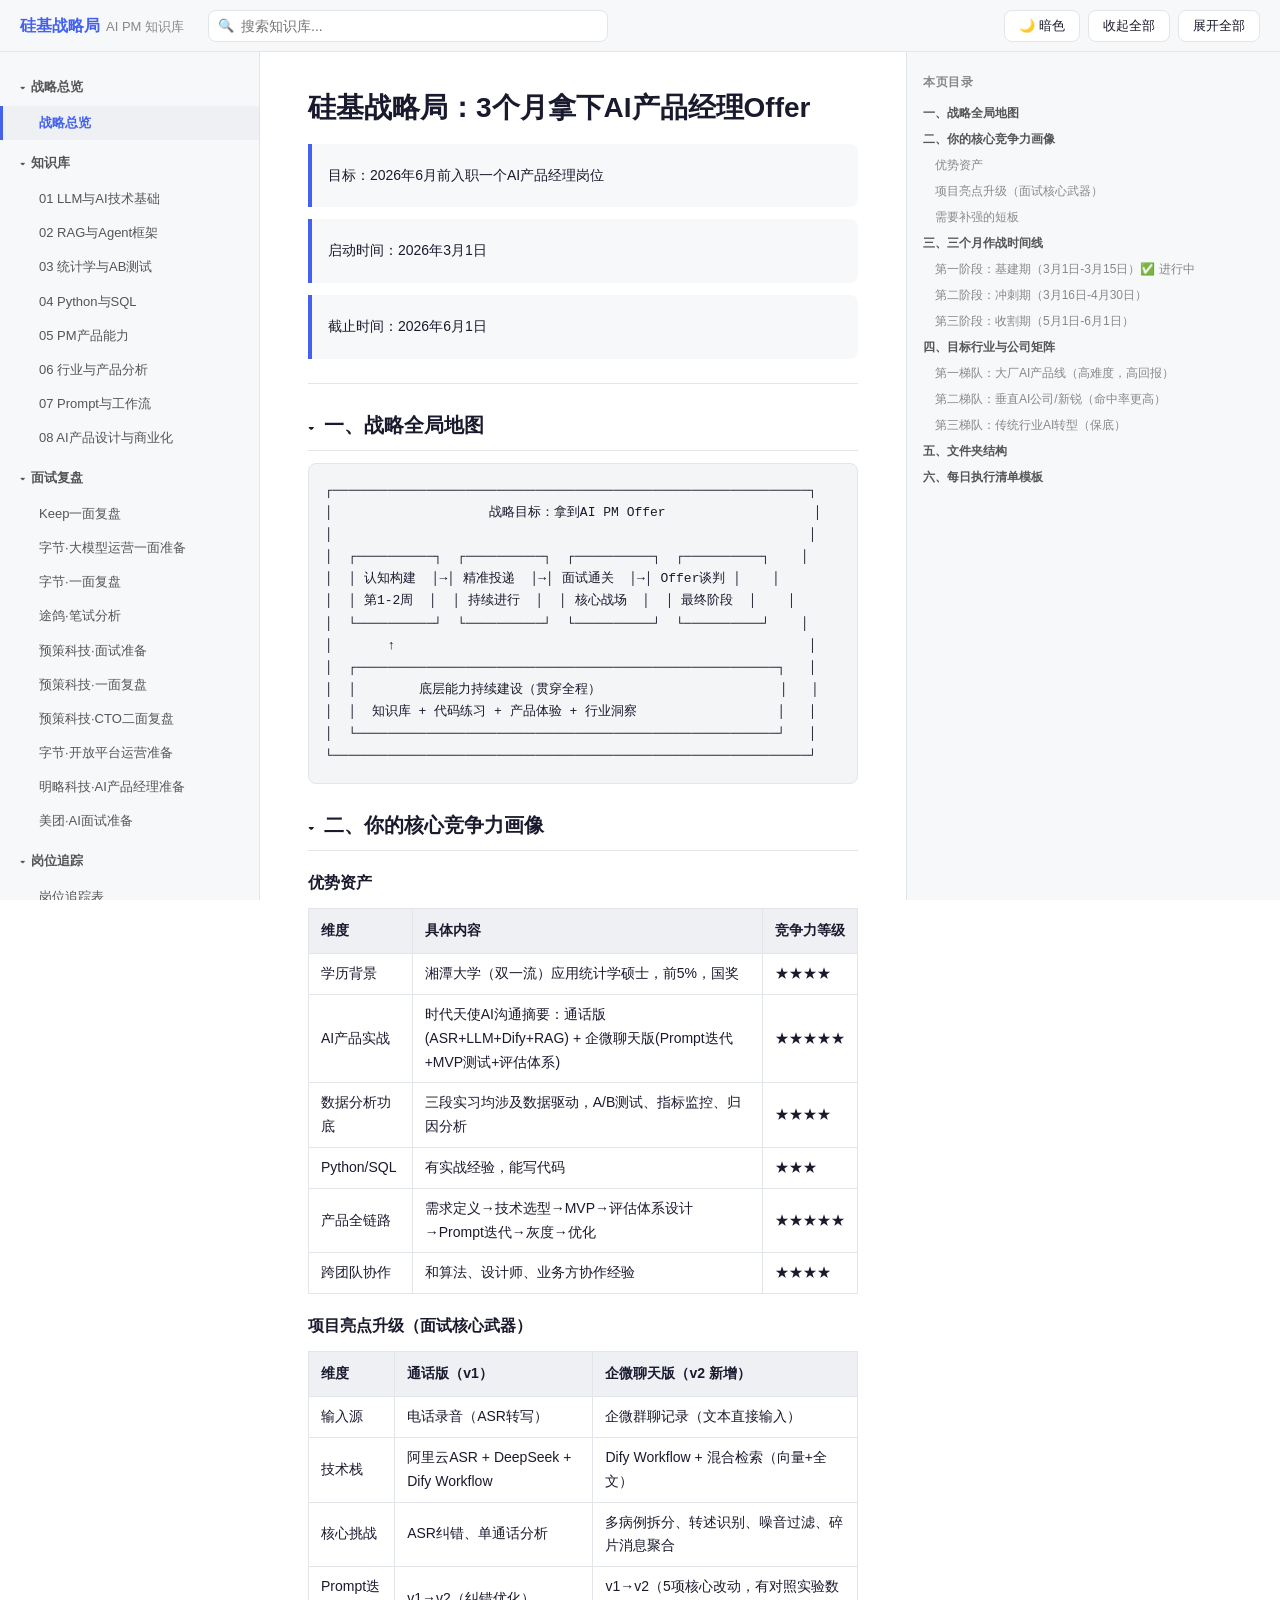
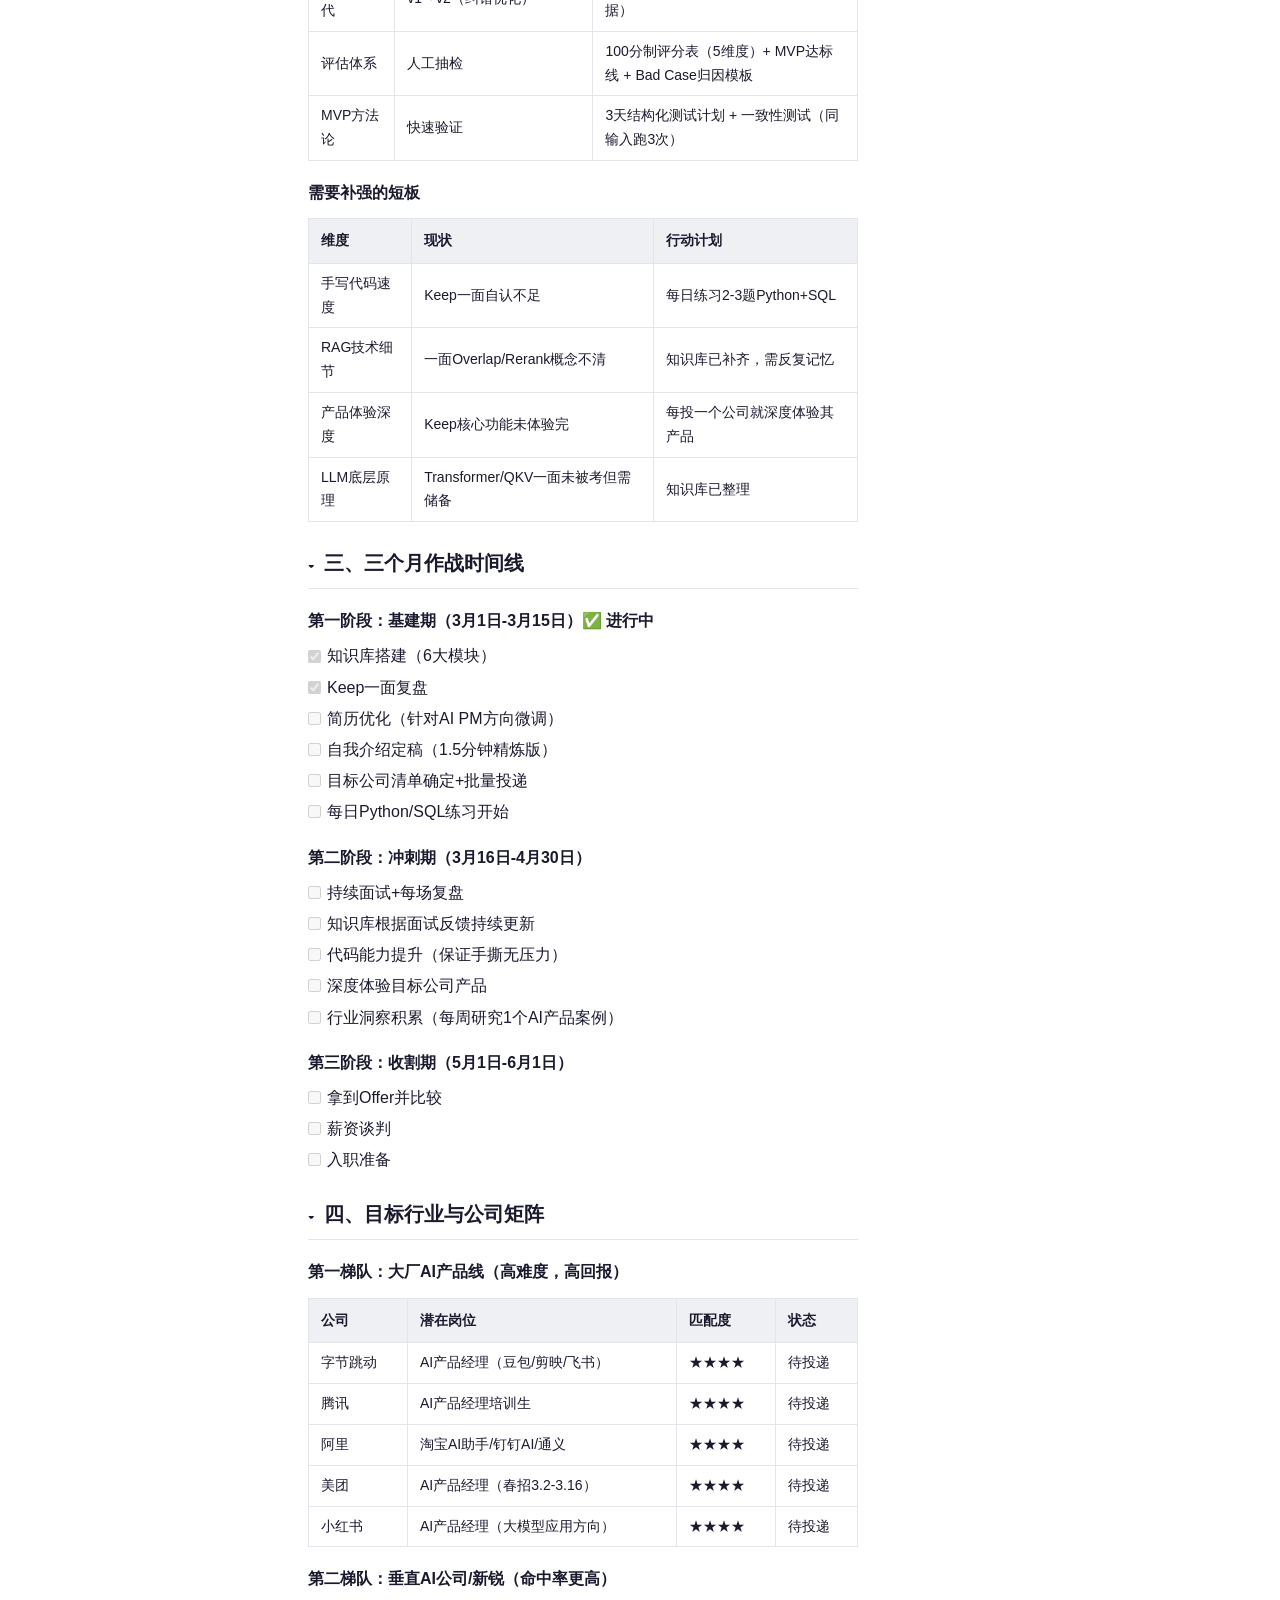
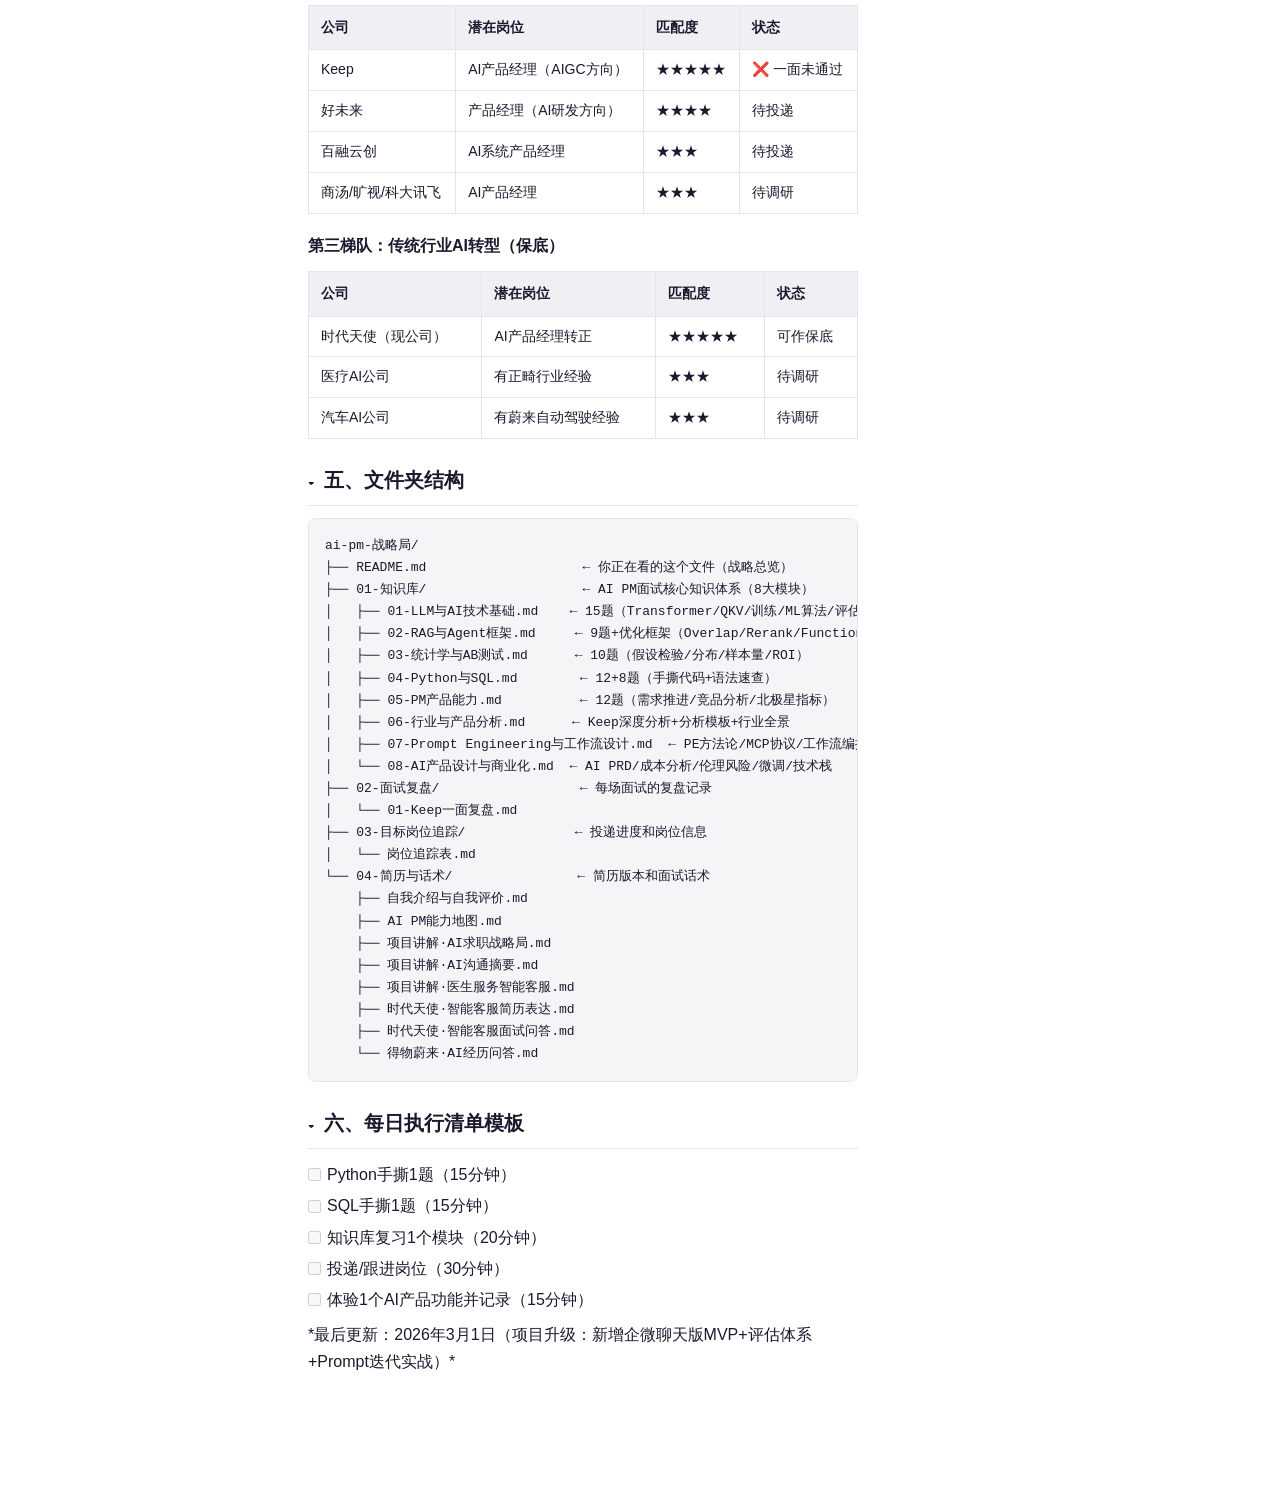
==== commit 70b2aebe: "同步简历话术命名统一与智能客服项目页" ====
--- a/index.html
+++ b/index.html
@@ -200,10 +200,14 @@
 <div class="nav-group">
 <div class="nav-group-title" onclick="toggleNavGroup(this)"><span class="nav-arrow">▾</span> 简历话术</div>
 <div class="nav-group-items">
-<a class="nav-item" href="javascript:void(0)" data-page="intro" onclick="showPage('intro')">自我介绍</a>
-<a class="nav-item" href="javascript:void(0)" data-page="project" onclick="showPage('project')">项目深度讲解·AI沟通摘要系统</a>
-<a class="nav-item" href="javascript:void(0)" data-page="jobagent" onclick="showPage('jobagent')">项目深度讲解·AI求职战略局</a>
-<a class="nav-item" href="javascript:void(0)" data-page="dwxnai" onclick="showPage('dwxnai')">得物蔚来AI简历</a>
+<a class="nav-item" href="javascript:void(0)" data-page="intro" onclick="showPage('intro')">自我介绍与自我评价</a>
+<a class="nav-item" href="javascript:void(0)" data-page="aipmmap" onclick="showPage('aipmmap')">AI PM能力地图</a>
+<a class="nav-item" href="javascript:void(0)" data-page="jobagent" onclick="showPage('jobagent')">项目讲解·AI求职战略局</a>
+<a class="nav-item" href="javascript:void(0)" data-page="project" onclick="showPage('project')">项目讲解·AI沟通摘要</a>
+<a class="nav-item" href="javascript:void(0)" data-page="service" onclick="showPage('service')">项目讲解·医生服务智能客服</a>
+<a class="nav-item" href="javascript:void(0)" data-page="angelcv" onclick="showPage('angelcv')">时代天使·智能客服简历表达</a>
+<a class="nav-item" href="javascript:void(0)" data-page="angelqa" onclick="showPage('angelqa')">时代天使·智能客服面试问答</a>
+<a class="nav-item" href="javascript:void(0)" data-page="dwxnai" onclick="showPage('dwxnai')">得物蔚来·AI经历问答</a>
 </div></div>
 <div class="nav-group">
 <div class="nav-group-title" onclick="toggleNavGroup(this)"><span class="nav-arrow">▾</span> 面经整理</div>
@@ -358,8 +362,14 @@
 ├── 03-目标岗位追踪/              ← 投递进度和岗位信息
 │   └── 岗位追踪表.md
 └── 04-简历与话术/                ← 简历版本和面试话术
-    ├── 自我介绍.md
-    └── 项目深度讲解-AI沟通摘要.md  ← 通话版+企微版完整STAR叙事+追问应对</code></pre>
+    ├── 自我介绍与自我评价.md
+    ├── AI PM能力地图.md
+    ├── 项目讲解·AI求职战略局.md
+    ├── 项目讲解·AI沟通摘要.md
+    ├── 项目讲解·医生服务智能客服.md
+    ├── 时代天使·智能客服简历表达.md
+    ├── 时代天使·智能客服面试问答.md
+    └── 得物蔚来·AI经历问答.md</code></pre>
 
 
 </div></div><!-- /section -->
@@ -8841,7 +8851,9 @@
 
 <blockquote><p>最后更新：2026年3月10日</p></blockquote>
 
-<blockquote class="interview-template"><p>总投递数：12 | 已挂：1 | 面试中：0 | 待投递：11 | Offer：0</p></blockquote>
+<blockquote class="interview-template"><p>总投递数：13 | 已挂：1 | 面试中：0 | 待投递：11 | Offer：1</p></blockquote>
+
+<blockquote><p>说明：预策科技已拿 Offer，未纳入当前主投目标岗位列表。</p></blockquote>
 
 
 <hr>
@@ -9195,7 +9207,7 @@
 </div>
 <div class="page" id="page-intro" data-raw="intro">
 
-<h1 id="intro-自我介绍版本库">自我介绍版本库</h1>
+<h1 id="intro-自我介绍与自我评价">自我介绍与自我评价</h1>
 
 
 <hr>
@@ -9207,13 +9219,13 @@
 <div class="section-body">
 
 
-<p>面试官您好，我是刘存慧，湘潭大学应用统计学硕士，26年6月毕业。我对AI产品经理这个岗位的核心匹配点有两个：</p>
-
-
-<p><strong>第一是AI产品实战经验。</strong> 我在时代天使从0到1做了AI通话摘要产品——独立完成了从需求定义到技术选型（ASR+LLM+Dify+RAG），到MVP灰度上线，再到数据驱动迭代优化的全流程。通过bad case归因持续优化Prompt和知识库，最终帮设计师归档效率提升了90%+，准确率从70%提升到90%+。</p>
-
-
-<p><strong>第二是扎实的数据分析能力。</strong> 统计学专业背景加上在得物和蔚来两段数据分析实习，让我能用数据驱动产品决策——包括A/B测试评估、核心指标监控体系搭建和异动归因分析。</p>
+<p>面试官您好，我是刘存会，湘潭大学应用统计学硕士，26年6月毕业。我对AI产品经理这个岗位的核心匹配点有两个：</p>
+
+
+<p><strong>第一是AI产品实战经验。</strong> 我在时代天使从0到1做了AI通话摘要产品——独立完成了从需求定义到技术选型（ASR+LLM+Dify+RAG），到MVP灰度上线，再到数据驱动迭代优化的全流程。最终实现45秒内生成可编辑结构化摘要，全量上线后准确率达90%，设计师归档效率提升80%+。</p>
+
+
+<p><strong>第二是扎实的数据分析与评估能力。</strong> 统计学专业背景让我能用数据驱动产品决策：在得物用 Cursor 把指标监控周报做成 Agent 链路（QuickBI+SQL→异常筛选→Markdown→人工校验），把周报制作/复盘从4小时降到30分钟并提升 bad case 解释可追溯；在蔚来参与主动安全场景归因分析与端到端版本验证，围绕“千公里误刹车次数”等指标做关键场景 A/B 对比。</p>
 
 
 <p>我对[公司名]的AI产品方向非常感兴趣，特别是[具体方向]，期待能贡献我的AI产品和数据分析经验。</p>
@@ -9227,61 +9239,21 @@
 
 
 
-<div class="section collapsible">
-<h2 id="intro-版本B-Keep定制版" class="section-toggle" onclick="toggleSection(this)"><span class="toggle-icon">▾</span> 版本B：Keep定制版</h2>
-<div class="section-body">
-
-
-<p>面试官您好，我是刘存慧，湘潭大学应用统计学硕士。我对Keep AI产品经理这个岗位非常感兴趣，核心匹配点有三个：</p>
-
-
-<p>一是AI产品全链路经验——我在时代天使独立完成了AI通话摘要产品的从0到1，涵盖ASR+LLM+Dify工作流+RAG知识库的技术选型，以及MVP灰度上线后的数据驱动迭代，准确率从70%优化到90%+。</p>
-
-
-<p>二是数据分析功底——统计学专业加上得物和蔚来的实习，让我在A/B测试、指标监控和归因分析方面有扎实的实战经验。</p>
-
-
-<p>三是对Keep AI教练方向的思考——我深度体验了卡卡的训练计划生成、饮食记录和课程推荐功能，也思考了从被动对话到主动服务Agent的进化路径。期待能加入Keep，一起把AI教练打造成用户真正离不开的运动伙伴。</p>
-
-
-</div></div><!-- /section -->
-
-
 
 <div class="section collapsible">
 <h2 id="intro-版本C-字节-腾讯等大厂定制版" class="section-toggle" onclick="toggleSection(this)"><span class="toggle-icon">▾</span> 版本C：字节/腾讯等大厂定制版</h2>
 <div class="section-body">
 
 
-<p>面试官您好，我是刘存慧，湘潭大学应用统计学硕士，26年6月毕业。</p>
-
-
-<p>我的核心竞争力是&quot;AI产品实战+统计学功底&quot;的组合：在时代天使从0到1做了AI通话摘要产品，独立完成了ASR+大模型+RAG的技术选型和产品全链路落地，通过数据驱动的bad case归因持续迭代，效率提升90%+。同时，统计学背景让我在A/B测试和数据决策方面有系统化的方法论。</p>
+<p>面试官您好，我是刘存会，湘潭大学应用统计学硕士，26年6月毕业。</p>
+
+
+<p>我的核心竞争力是&quot;AI产品实战+统计学功底&quot;的组合：在时代天使从0到1做了AI通话摘要产品，独立完成了ASR+大模型+RAG的技术选型和产品全链路落地，实现45秒内生成可编辑结构化摘要，全量上线后准确率达90%，设计师归档效率提升80%+。同时，统计学背景让我在A/B测试和数据决策方面有系统化的方法论。</p>
 
 
 <p>我对[公司]的[具体AI产品/方向]很感兴趣，因为[1-2句具体原因]，希望能把我的AI产品经验和数据分析能力带到团队中。</p>
 
 
-</div></div><!-- /section -->
-
-
-
-<div class="section collapsible">
-<h2 id="intro-版本D-增长PM定制版-群核科技等增长方向-" class="section-toggle" onclick="toggleSection(this)"><span class="toggle-icon">▾</span> 版本D：增长PM定制版（群核科技等增长方向）</h2>
-<div class="section-body">
-
-
-<p>面试官您好，我是刘存慧，湘潭大学应用统计学硕士，26年6月毕业。</p>
-
-
-<p>我的核心竞争力是&quot;数据驱动增长 + AI产品落地&quot;的组合。三段实习涵盖A/B测试实验设计、用户分群策略搭建、业务瓶颈归因与流程优化——在蔚来定义核心评估指标并通过AB测试验证算法优化效果，在得物通过漏斗分析识别关键瓶颈并推动补图率从12%降至10%，在时代天使主导分群圈选平台支撑10+精细化增长活动。</p>
-
-
-<p>同时我有AI产品从0到1的全链路实战经验：独立完成AI沟通摘要产品的需求定义、技术选型到数据驱动迭代，准确率从70%提升至90%+。</p>
-
-
-<p>我对[公司]的[具体方向]很感兴趣，希望能结合我的增长分析能力和AI产品经验，为产品的用户增长和体验优化贡献价值。</p>
-
 
 </div></div><!-- /section -->
 
@@ -9294,7 +9266,7 @@
 
 <h3 id="intro-通用版">通用版</h3>
 
-<blockquote><p>应用统计学硕士，具备&quot;AI产品全链路落地 + 数据驱动决策&quot;的复合能力。在时代天使独立主导AI通话摘要产品从0到1，完成需求定义、技术选型、MVP搭建到数据驱动迭代的完整闭环；三段实习横跨AI产品、数据分析与A/B测试，形成了从用户洞察到问题归因、从实验验证到产品优化的系统化方法论。善于在复杂业务场景中定义问题并用数据推动解决方案落地。</p></blockquote>
+<blockquote><p>应用统计学硕士，具备&quot;AI应用全链路落地 + 数据评估与迭代闭环&quot;的复合能力。在时代天使主导AI通话摘要从0到1落地（ASR+LLM+Dify+RAG），并通过bad case归因持续迭代；在得物用 Cursor 把指标监控周报做成 Agent 链路（QuickBI+SQL→异常筛选→Markdown→人工校验），把周报制作/复盘耗时从4小时降到30分钟并提升可追溯性；在蔚来参与主动安全场景归因分析与端到端版本验证，形成从评估到闭环的系统化方法论。</p></blockquote>
 
 
 <h3 id="intro-增长方向版">增长方向版</h3>
@@ -9304,7 +9276,7 @@
 
 <h3 id="intro-简短版">简短版</h3>
 
-<blockquote><p>统计学硕士，三段实习覆盖AI产品（0→1全链路）、数据分析（归因+A/B测试）与产品运营（分群圈选+增长活动），擅长用数据定义问题、驱动产品迭代，具备从洞察到落地的完整执行力。</p></blockquote>
+<blockquote><p>统计学硕士，三段实习覆盖AI产品（0→1全链路）与数据分析（归因+A/B测试），擅长用数据定义问题、驱动产品迭代，具备从洞察到落地的完整执行力。</p></blockquote>
 
 
 </div></div><!-- /section -->
@@ -9325,9 +9297,948 @@
 
 </div></div><!-- /section -->
 </div>
+<div class="page" id="page-aipmmap" data-raw="aipmmap">
+
+<h1 id="aipmmap-AI-PM能力地图">AI PM能力地图</h1>
+
+
+<blockquote class="interview-template"><p>适用场景：用于准备 2026 届互联网大厂 AI 产品经理面试</p></blockquote>
+
+<blockquote><p></p></blockquote>
+
+<blockquote><p>产出时间：2026-04-03</p></blockquote>
+
+<blockquote><p></p></blockquote>
+
+<blockquote><p>说明：本清单基于 2025 年至 2026 年初仍可查到的公开岗位信息做归纳，重点参考百度官网在招岗位，以及字节系公开岗位抓取页。它不是“某一家公司唯一标准”，而是当前大厂 AI PM 普遍在看的能力组合。</p></blockquote>
+
+
+<hr>
+
+
+
+<div class="section collapsible">
+<h2 id="aipmmap-一-先说结论-当前大厂-AI-PM-最看重什么" class="section-toggle" onclick="toggleSection(this)"><span class="toggle-icon">▾</span> 一、先说结论：当前大厂 AI PM 最看重什么</h2>
+<div class="section-body">
+
+
+<p>如果把最近公开岗位要求压缩成一句话，就是：</p>
+
+
+<p><code class="inline">大厂现在更需要“能定义高价值场景、理解模型与数据边界、能搭评测闭环、能推动跨团队落地”的 AI 产品经理，而不是只会写 PRD 的传统 PM。</code></p>
+
+
+<p>和 2023 年前后相比，当前要求已经明显变化：</p>
+
+<ol>
+<li>不再只看“会不会做 AI 应用 idea”</li>
+<li>更看重是否理解 <code class="inline">模型训练 / 评测 / RAG / Prompt / 语料 / Agent / Workflow</code></li>
+<li>更看重能不能把 <code class="inline">业务问题 -&gt; 数据标准 -&gt; 效果指标 -&gt; 版本迭代</code> 跑成闭环</li>
+<li>更看重在高风险行业里是否有 <code class="inline">风控意识、边界意识、人工兜底意识</code></li>
+<li>更看重 B 端 / 企业服务 / 平台型 AI 产品的 <code class="inline">交付和协同能力</code></li>
+</ol>
+
+</div></div><!-- /section -->
+
+
+
+<div class="section collapsible">
+<h2 id="aipmmap-二-从公开-JD-反推的大厂-AI-PM-能力要求" class="section-toggle" onclick="toggleSection(this)"><span class="toggle-icon">▾</span> 二、从公开 JD 反推的大厂 AI PM 能力要求</h2>
+<div class="section-body">
+
+
+<h3 id="aipmmap-1--场景定义能力">1. 场景定义能力</h3>
+
+
+<p>面试官想看你是否能回答 4 个问题：</p>
+
+<ol>
+<li>你解决的是谁的问题</li>
+<li>为什么这个问题值得用 AI 解</li>
+<li>为什么是这个版本边界</li>
+<li>为什么不用更简单的方法</li>
+</ol>
+
+<p>当前标准：</p>
+
+<ol>
+<li>能把泛需求收敛成清晰场景</li>
+<li>能区分 <code class="inline">适合 AI 做</code> 和 <code class="inline">不适合 AI 做</code></li>
+<li>能定义首版 MVP，而不是一上来做全栈大而全</li>
+</ol>
+
+<h3 id="aipmmap-2--AI-技术理解能力">2. AI 技术理解能力</h3>
+
+
+<p>不是要求你写模型训练代码，而是要求你能和算法、工程对同一件事说同一种语言。</p>
+
+
+<p>当前高频要求：</p>
+
+<ol>
+<li>理解 <code class="inline">Prompt / RAG / 微调 / 评测 / 语料 / Agent / Workflow</code></li>
+<li>理解什么时候该 <code class="inline">规则优先</code>，什么时候该 <code class="inline">模型优先</code></li>
+<li>理解 <code class="inline">模型能力边界</code>、<code class="inline">召回噪音</code>、<code class="inline">结构化接口优先级</code></li>
+<li>理解高风险场景里为什么不能让模型自由发挥</li>
+</ol>
+
+<h3 id="aipmmap-3--数据与评测能力">3. 数据与评测能力</h3>
+
+
+<p>这是当前 AI PM 和传统 PM 的最大差异之一。</p>
+
+
+<p>当前标准：</p>
+
+<ol>
+<li>会拆训练集、测试集、评测集</li>
+<li>会定义 route accuracy、hit rate、answer quality、handoff accuracy 这类 AI 指标</li>
+<li>会做 bad case 分类与归因</li>
+<li>会把线上反馈回流为下一轮知识、规则、Prompt 或路由优化</li>
+</ol>
+
+<h3 id="aipmmap-4--风险与边界设计能力">4. 风险与边界设计能力</h3>
+
+
+<p>只要是客服、医疗、金融、教育、内容安全这类场景，这项能力都非常关键。</p>
+
+
+<p>当前标准：</p>
+
+<ol>
+<li>明确哪些问题必须转人工</li>
+<li>明确哪些结果必须来自结构化接口，不能让模型猜</li>
+<li>明确越界回答、误答、误分流的风险</li>
+<li>能设计保守但可运营的兜底机制</li>
+</ol>
+
+<h3 id="aipmmap-5--产品化与交付能力">5. 产品化与交付能力</h3>
+
+
+<p>面试官不是只看你有没有想法，而是看你能不能把系统做出来。</p>
+
+
+<p>当前标准：</p>
+
+<ol>
+<li>能搭完整链路：入口、路由、知识、工具、评测</li>
+<li>能写出结构化 PRD、流程图、接口口径、变量 schema</li>
+<li>能推进算法、研发、测试、运营协同</li>
+<li>能定义灰度、上线阈值和回滚条件</li>
+</ol>
+
+<h3 id="aipmmap-6--业务结果导向能力">6. 业务结果导向能力</h3>
+
+
+<p>AI PM 不是“模型 PM”三个字就结束了，最终还是对业务负责。</p>
+
+
+<p>当前标准：</p>
+
+<ol>
+<li>能把效果指标和业务指标连接起来</li>
+<li>能说明自动化解决率、人工节省、响应时效、用户满意度之间的关系</li>
+<li>能讲清楚为什么这个 AI 方案值得投入</li>
+</ol>
+
+</div></div><!-- /section -->
+
+
+
+<div class="section collapsible">
+<h2 id="aipmmap-三-当前大厂-AI-PM-面试最常追问的-10-个能力点" class="section-toggle" onclick="toggleSection(this)"><span class="toggle-icon">▾</span> 三、当前大厂 AI PM 面试最常追问的 10 个能力点</h2>
+<div class="section-body">
+
+
+<p>下面这 10 个点，几乎可以视为面试检查清单。</p>
+
+<ol>
+<li><code class="inline">需求抽象</code></li>
+</ol>
+<p>你能不能把模糊业务问题抽成清晰产品问题</p>
+
+<ol>
+<li><code class="inline">场景切分</code></li>
+</ol>
+<p>你能不能拆清主场景、边界场景、高风险场景</p>
+
+<ol>
+<li><code class="inline">技术路径判断</code></li>
+</ol>
+<p>你知不知道什么时候用规则、RAG、接口、Agent</p>
+
+<ol>
+<li><code class="inline">模型边界意识</code></li>
+</ol>
+<p>你会不会把不能回答的问题收住</p>
+
+<ol>
+<li><code class="inline">数据建设</code></li>
+</ol>
+<p>你是否知道知识库、语料、测试集怎么搭</p>
+
+<ol>
+<li><code class="inline">评测能力</code></li>
+</ol>
+<p>你是否知道怎么定义 AI 产品指标和验收标准</p>
+
+<ol>
+<li><code class="inline">交互与体验</code></li>
+</ol>
+<p>你是否知道澄清、追问、引用、结构化结果如何设计</p>
+
+<ol>
+<li><code class="inline">跨团队协同</code></li>
+</ol>
+<p>你是否能和算法、研发、运营说清楚同一件事</p>
+
+<ol>
+<li><code class="inline">落地节奏</code></li>
+</ol>
+<p>你是否知道 MVP 怎么收敛、怎么灰度、怎么迭代</p>
+
+<ol>
+<li><code class="inline">业务价值</code></li>
+</ol>
+<p>你是否能证明不是“为了做 AI 而做 AI”</p>
+
+
+</div></div><!-- /section -->
+
+
+
+<div class="section collapsible">
+<h2 id="aipmmap-四-能力要求清单" class="section-toggle" onclick="toggleSection(this)"><span class="toggle-icon">▾</span> 四、能力要求清单</h2>
+<div class="section-body">
+
+
+<p>下面这张清单可以直接用来做自检。</p>
+
+
+<div class="table-wrap"><table><tr><th>能力维度</th><th>面试官会看什么</th><th>你需要拿出什么证据</th></tr><tr><td>业务理解</td><td>你有没有抓住真问题</td><td>场景梳理、用户痛点、问题优先级</td></tr><tr><td>产品定义</td><td>你有没有清晰边界</td><td>一句话定位、目标/非目标、MVP 范围</td></tr><tr><td>AI 理解</td><td>你懂不懂模型和链路</td><td>技术路径、架构图、Prompt/RAG/接口设计</td></tr><tr><td>数据能力</td><td>你会不会做效果闭环</td><td>知识库设计、测试集、评测指标、bad case 机制</td></tr><tr><td>风控能力</td><td>你是否知道哪里不能答</td><td>风险分级、转人工规则、结构化查询口径</td></tr><tr><td>体验设计</td><td>你是否能把复杂链路讲清楚</td><td>信息架构、澄清策略、结构化结果卡片</td></tr><tr><td>协同推进</td><td>你是否像真实 PM</td><td>角色分工、接口契约、研发测试联动</td></tr><tr><td>商业/业务价值</td><td>你是否关注结果</td><td>自动解决率、响应效率、成本/满意度改善</td></tr></table></div>
+
+
+</div></div><!-- /section -->
+
+
+
+<div class="section collapsible">
+<h2 id="aipmmap-五-一个完整-AI-产品项目该怎么映射这些能力" class="section-toggle" onclick="toggleSection(this)"><span class="toggle-icon">▾</span> 五、一个完整 AI 产品项目该怎么映射这些能力</h2>
+<div class="section-body">
+
+
+<p>你讲项目时，最好不要按“我先做了 A 文档，再做了 B 文档”来讲，而要按下面这条链路讲：</p>
+
+
+<pre><code class="lang-text">业务问题
+-&gt; 用户与场景拆解
+-&gt; 产品目标与边界
+-&gt; 技术路径选择
+-&gt; 数据与知识准备
+-&gt; 核心流程与交互设计
+-&gt; 评测与风控机制
+-&gt; 版本推进与结果复盘</code></pre>
+
+
+<h3 id="aipmmap-1--业务问题">1. 业务问题</h3>
+
+
+<p>要讲清：</p>
+
+<ol>
+<li>当前人工流程哪里低效</li>
+<li>哪类问题高频重复</li>
+<li>哪类问题最适合先标准化</li>
+</ol>
+
+<h3 id="aipmmap-2--用户与场景拆解">2. 用户与场景拆解</h3>
+
+
+<p>要讲清：</p>
+
+<ol>
+<li>核心用户是谁</li>
+<li>高频问题有哪些</li>
+<li>哪些是低风险标准问题</li>
+<li>哪些是高风险必须转人工</li>
+</ol>
+
+<h3 id="aipmmap-3--产品目标与边界">3. 产品目标与边界</h3>
+
+
+<p>要讲清：</p>
+
+<ol>
+<li>首版要验证什么</li>
+<li>首版明确不做什么</li>
+<li>为什么这样收敛版本</li>
+</ol>
+
+<h3 id="aipmmap-4--技术路径选择">4. 技术路径选择</h3>
+
+
+<p>要讲清：</p>
+
+<ol>
+<li>为什么不是全靠大模型</li>
+<li>为什么要规则、分类、检索、接口混合</li>
+<li>哪些模块要结构化，哪些模块适合生成式</li>
+</ol>
+
+<h3 id="aipmmap-5--数据与知识准备">5. 数据与知识准备</h3>
+
+
+<p>要讲清：</p>
+
+<ol>
+<li>知识库怎么拆</li>
+<li>metadata 怎么设计</li>
+<li>测试集和评测集怎么建</li>
+<li>数据怎么回流优化</li>
+</ol>
+
+<h3 id="aipmmap-6--核心流程与交互设计">6. 核心流程与交互设计</h3>
+
+
+<p>要讲清：</p>
+
+<ol>
+<li>用户入口是什么</li>
+<li>主链路怎么路由</li>
+<li>缺字段时如何澄清</li>
+<li>状态查询如何解释</li>
+<li>高风险如何转人工</li>
+</ol>
+
+<h3 id="aipmmap-7--评测与风控机制">7. 评测与风控机制</h3>
+
+
+<p>要讲清：</p>
+
+<ol>
+<li>指标体系是什么</li>
+<li>上线阈值是什么</li>
+<li>哪些情况禁止上线</li>
+<li>灰度期看什么</li>
+</ol>
+
+<h3 id="aipmmap-8--版本推进与结果复盘">8. 版本推进与结果复盘</h3>
+
+
+<p>要讲清：</p>
+
+<ol>
+<li>MVP 跑通了什么</li>
+<li>阶段 2 为什么切到 Dify Chatflow</li>
+<li>当前结果是原型验证、内部试运行还是正式上线</li>
+<li>下一步还差什么</li>
+</ol>
+
+</div></div><!-- /section -->
+
+
+
+<div class="section collapsible">
+<h2 id="aipmmap-六-面试时可直接套用的-AI-项目讲解模板" class="section-toggle" onclick="toggleSection(this)"><span class="toggle-icon">▾</span> 六、面试时可直接套用的 AI 项目讲解模板</h2>
+<div class="section-body">
+
+
+<h3 id="aipmmap-1--30-秒版本">1. 30 秒版本</h3>
+
+
+<pre><code class="lang-text">我在 XX 场景做了一个 AI 产品，核心目标是解决 XX 问题。这个项目不是泛 AI 聊天，而是围绕 XX 高频场景，设计了 XX、XX、XX 三条核心能力链路。我负责了场景梳理、PRD、路由和知识结构设计、评测指标以及和算法/研发的落地协同。</code></pre>
+
+
+<h3 id="aipmmap-2--2-分钟版本">2. 2 分钟版本</h3>
+
+
+<pre><code class="lang-text">项目背景是……
+我们发现主要问题有……
+所以首版产品定位是……
+
+我负责的重点有四块：
+第一，定义场景和边界；
+第二，设计产品主链路和核心交互；
+第三，搭知识/数据/评测体系；
+第四，推动从原型到可用版的实施方案。
+
+技术上我没有走“全靠大模型”的路线，而是采用……
+这样做是因为……
+
+项目结果上，当前已经完成……
+如果继续推进，下一步重点会是……</code></pre>
+
+
+<h3 id="aipmmap-3--5-分钟版本">3. 5 分钟版本</h3>
+
+
+<p>按 STAR 讲：</p>
+
+<ol>
+<li><code class="inline">Situation</code></li>
+</ol>
+<p>业务现状、痛点、为什么要做</p>
+
+<ol>
+<li><code class="inline">Task</code></li>
+</ol>
+<p>首版要解决什么，不解决什么</p>
+
+<ol>
+<li><code class="inline">Action</code></li>
+</ol>
+<p>你做了哪些关键动作</p>
+
+<ol>
+<li><code class="inline">Result</code></li>
+</ol>
+<p>当前取得了哪些阶段性结果，学到了什么</p>
+
+
+</div></div><!-- /section -->
+
+
+
+<div class="section collapsible">
+<h2 id="aipmmap-七-把这套模板映射到-医生服务智能客服-项目" class="section-toggle" onclick="toggleSection(this)"><span class="toggle-icon">▾</span> 七、把这套模板映射到“医生服务智能客服”项目</h2>
+<div class="section-body">
+
+
+<p>这个项目非常适合映射当前大厂 AI PM 能力，因为它天然覆盖了 8 个重点能力。</p>
+
+
+<div class="table-wrap"><table><tr><th>大厂能力要求</th><th>在医生服务智能客服里的对应证据</th></tr><tr><td>业务理解</td><td>医生、诊所助理、客服三类角色和 6 大场景拆解</td></tr><tr><td>产品定义</td><td>首版只做问答、澄清、状态查询、转人工，不做医疗决策</td></tr><tr><td>AI 理解</td><td>规则 + 分类 + RAG + 接口 + 人工兜底的混合架构</td></tr><tr><td>数据建设</td><td>5 个知识库、metadata schema、测试集、mock 数据</td></tr><tr><td>评测能力</td><td>route_accuracy、knowledge_hit_rate、handoff_accuracy 等指标</td></tr><tr><td>风控能力</td><td>高风险前置拦截、强制转人工、禁止自由发挥</td></tr><tr><td>交付能力</td><td>Dify Chatflow 节点设计、接口契约、上线前评测口径</td></tr><tr><td>业务价值</td><td>降低重复答疑、缩短查询耗时、沉淀结构化数据</td></tr></table></div>
+
+
+</div></div><!-- /section -->
+
+
+
+<div class="section collapsible">
+<h2 id="aipmmap-八-你在面试里应该重点强化什么" class="section-toggle" onclick="toggleSection(this)"><span class="toggle-icon">▾</span> 八、你在面试里应该重点强化什么</h2>
+<div class="section-body">
+
+
+<p>如果你拿这个项目去投当前互联网大厂 AI PM，建议重点强化下面 6 点。</p>
+
+
+<h3 id="aipmmap-1--这不是普通客服项目-是垂直场景-AI-服务系统">1. 这不是普通客服项目，是垂直场景 AI 服务系统</h3>
+
+
+<p>要强调：</p>
+
+<ol>
+<li>不是开放闲聊</li>
+<li>不是简单 FAQ</li>
+<li>是 <code class="inline">问答 + 查状态 + 风险分流 + 工单协同</code></li>
+</ol>
+
+<h3 id="aipmmap-2--你不是只写了-PRD-而是把-AI-系统要跑的核心骨架都定义了">2. 你不是只写了 PRD，而是把 AI 系统要跑的核心骨架都定义了</h3>
+
+
+<p>要强调：</p>
+
+<ol>
+<li>知识域怎么拆</li>
+<li>路由怎么做</li>
+<li>风险怎么拦</li>
+<li>变量怎么存</li>
+<li>指标怎么验收</li>
+</ol>
+
+<h3 id="aipmmap-3--你有边界意识">3. 你有边界意识</h3>
+
+
+<p>医疗相关项目里，这点特别重要。</p>
+
+
+<p>要强调：</p>
+
+<ol>
+<li>个案临床判断不让机器人答</li>
+<li>动态状态不让模型猜</li>
+<li>高风险问题先转人工</li>
+</ol>
+
+<h3 id="aipmmap-4--你有评测意识">4. 你有评测意识</h3>
+
+
+<p>要强调：</p>
+
+<ol>
+<li>测试集怎么分组</li>
+<li>指标阈值怎么定</li>
+<li>哪些情况下不能上线</li>
+</ol>
+
+<h3 id="aipmmap-5--你有产品化意识">5. 你有产品化意识</h3>
+
+
+<p>要强调：</p>
+
+<ol>
+<li>不是一篇方案文档</li>
+<li>已经做到原型、工作台、知识库管理页、评测页、数据看板、阶段 2 实施方案</li>
+</ol>
+
+<h3 id="aipmmap-6--你有-PM-的推进意识">6. 你有 PM 的推进意识</h3>
+
+
+<p>要强调：</p>
+
+<ol>
+<li>什么先做</li>
+<li>什么后做</li>
+<li>为什么阶段 2 才接真实接口</li>
+<li>为什么先稳主链路再扩功能</li>
+</ol>
+
+</div></div><!-- /section -->
+
+
+
+<div class="section collapsible">
+<h2 id="aipmmap-九-最后一句判断标准" class="section-toggle" onclick="toggleSection(this)"><span class="toggle-icon">▾</span> 九、最后一句判断标准</h2>
+<div class="section-body">
+
+
+<p>如果一个项目讲完之后，面试官能明确感受到你同时具备下面三件事，这个项目就能打：</p>
+
+<ol>
+<li><code class="inline">懂业务</code></li>
+<li><code class="inline">懂 AI 系统怎么跑</code></li>
+<li><code class="inline">懂怎么把 AI 效果做成可验证、可落地、可迭代的产品</code></li>
+</ol>
+
+<p>“医生服务智能客服”这类项目的优势就在于，它不是纯内容站，也不是单点 demo，而是一套很标准的企业级 AI 应用链路，天然适合拿去面试 AI 产品经理。</p>
+
+
+</div></div><!-- /section -->
+
+
+
+<div class="section collapsible">
+<h2 id="aipmmap-十-参考来源" class="section-toggle" onclick="toggleSection(this)"><span class="toggle-icon">▾</span> 十、参考来源</h2>
+<div class="section-body">
+
+
+<p>以下来源用于归纳当前大厂 AI PM 能力要求，时间口径截至 2026-04-03。</p>
+
+<ol>
+<li>百度招聘官网，<code class="inline">大模型Agent产品经理（J98946）</code>、<code class="inline">AI策略产品经理（J98917）</code>、<code class="inline">海外L4自动驾驶产品经理（J94917）</code></li>
+</ol>
+<p>https://talent.baidu.com/jobs/social-list</p>
+
+<ol>
+<li>国家大学生就业服务平台，<code class="inline">大模型产品经理-AI创新业务</code>，来源显示为字节跳动相关岗位抓取页，最近抓取页显示 <code class="inline">01-30 11:00 更新</code></li>
+</ol>
+<p>https://www.ncss.cn/student/jobs/7uF9ofe82P7ZX7NmXakdyP/detail.html</p>
+
+<ol>
+<li>国家大学生就业服务平台，<code class="inline">AI平台产品经理-抖音研发</code>，岗位要求覆盖 <code class="inline">大模型训练、效果评估、RAG、语料管理</code></li>
+</ol>
+<p>https://www.ncss.cn/student/jobs/VAcsRMoRYYbcbd36jChkWL/detail.html</p>
+
+<ol>
+<li>国家大学生就业服务平台，<code class="inline">字节跳动-AI数据运营实习生（视频通话）</code>，岗位要求覆盖 <code class="inline">模型评估、数据标注、Workflow、Agent、RAG</code></li>
+</ol>
+<p>https://www.ncss.cn/student/jobs/3pXScoZd58e67tXwrwqreS/detail.html</p>
+
+
+</div></div><!-- /section -->
+</div>
+<div class="page" id="page-jobagent" data-raw="jobagent">
+
+<h1 id="jobagent-项目讲解-AI求职战略局">项目讲解：AI求职战略局</h1>
+
+
+<blockquote class="interview-template"><p>面试时如何讲好这个项目——从产品定位、用户价值、系统设计到为什么它能成为你的代表性 AI 项目</p></blockquote>
+
+
+<hr>
+
+
+
+<div class="section collapsible">
+<h2 id="jobagent-一-一句话介绍-30秒版-" class="section-toggle" onclick="toggleSection(this)"><span class="toggle-icon">▾</span> 一、一句话介绍（30秒版）</h2>
+<div class="section-body">
+
+
+<p>&quot;我用 Cursor 从 0 到 1 搭建了一款面向互联网求职者的 AI 求职产品『AI求职战略局』。用户输入目标岗位、过往经历和项目后，系统会围绕这些输入生成一套可持续迭代的求职资产，包括定制知识库、目标岗位追踪、面试准备、面试复盘以及简历和自我介绍优化。它本质上不是一个单点工具，而是一套覆盖投递前、面试前、面试后的求职作战系统。&quot;</p>
+
+
+</div></div><!-- /section -->
+
+
+
+<div class="section collapsible">
+<h2 id="jobagent-二-适合发给HR-投递时的快速介绍话术" class="section-toggle" onclick="toggleSection(this)"><span class="toggle-icon">▾</span> 二、适合发给HR/投递时的快速介绍话术</h2>
+<div class="section-body">
+
+
+<h3 id="jobagent-版本A-超短版-适合Boss-微信首轮打招呼-">版本A：超短版（适合Boss/微信首轮打招呼）</h3>
+
+
+<p>&quot;我最近在做一个自己的 AI 求职产品项目，叫『AI求职战略局』。它面向求职者，核心是根据用户的目标岗位、经历和项目，生成定制知识库、面试准备、复盘、岗位追踪和简历表达方案，帮助求职从零散准备变成系统化作战。&quot;</p>
+
+
+<h3 id="jobagent-版本B-标准版-适合邮件-投递附言-HR初聊-">版本B：标准版（适合邮件/投递附言/HR初聊）</h3>
+
+
+<p>&quot;我最近独立做了一个 AI 求职方向的产品项目『AI求职战略局』。这个产品的核心用户是互联网求职者，用户输入目标岗位、过往经历和项目后，系统会生成一套围绕该岗位的个人求职作战系统，包括定制知识库、面试准备、面试复盘、岗位追踪以及简历与自我介绍优化。这个项目比较能体现我对 AI 产品设计、信息架构、用户流程和产品化表达的理解。&quot;</p>
+
+
+<h3 id="jobagent-版本C-偏产品经理表达-适合面试官-业务负责人-">版本C：偏产品经理表达（适合面试官/业务负责人）</h3>
+
+
+<p>&quot;我把自己的求职系统抽象成了一个面向互联网求职者的 AI 产品。它解决的不是『缺模板』的问题，而是求职准备链路零散、重复、难沉淀的问题。用户输入岗位目标和个人经历后，系统会生成定制知识库，并把岗位追踪、面试准备、面试复盘和简历表达串成闭环。我负责了从产品定位、模块设计到原型落地的完整过程。&quot;</p>
+
+
+</div></div><!-- /section -->
+
+
+
+<div class="section collapsible">
+<h2 id="jobagent-三-STAR完整叙事-3-5分钟版-" class="section-toggle" onclick="toggleSection(this)"><span class="toggle-icon">▾</span> 三、STAR完整叙事（3-5分钟版）</h2>
+<div class="section-body">
+
+
+<h3 id="jobagent-Situation-背景-">Situation（背景）</h3>
+
+
+<p>我在自己求职的过程中发现一个非常典型的问题：求职资料虽然很多，但整体是<strong>割裂</strong>的。</p>
+
+<ul>
+<li>知识学习是一堆零散笔记</li>
+<li>岗位投递靠 Excel 或临时记录</li>
+<li>每次面试准备都在重复搜信息、重复写答案</li>
+<li>面试结束后的复盘没有办法沉淀成下一次面试的资产</li>
+<li>简历、自我介绍、项目表达也经常无法针对不同岗位快速改写</li>
+</ul>
+
+<p>本质上，求职者缺少的不是单个工具，而是一个把这些环节串起来的系统。</p>
+
+
+<h3 id="jobagent-Task-任务-">Task（任务）</h3>
+
+
+<p>所以我给自己设定了一个任务：把原本服务于我个人的“硅基战略局”抽象成一个真正的产品原型，面向更广泛的互联网求职者。</p>
+
+
+<p>我希望它满足三个目标：</p>
+
+<ol>
+<li><strong>以用户输入为起点</strong>：用户输入目标岗位、经历、项目，而不是直接面对一堆模板</li>
+<li><strong>以完整闭环为核心</strong>：覆盖定制知识库、岗位追踪、面试准备、面试复盘、简历与自我介绍</li>
+<li><strong>以低成本 MVP 方式落地</strong>：先快速验证产品结构和用户价值，而不是一开始就做复杂后端</li>
+</ol>
+
+<h3 id="jobagent-Action-行动-">Action（行动）</h3>
+
+
+<h4 id="jobagent-1--先明确产品定位-而不是先堆功能">1. 先明确产品定位，而不是先堆功能</h4>
+
+
+<p>我先把这个系统的一句话定位定成：</p>
+
+
+<blockquote><p>输入目标岗位、经历与项目，生成你的专属求职作战系统。</p></blockquote>
+
+
+<p>这句话背后其实对应了几个关键判断：</p>
+
+<ul>
+<li>用户不是“需要一个知识库”，而是“需要一套围绕目标岗位生成的系统”</li>
+<li>产品价值不是“信息聚合”，而是“个性化生成 + 全流程闭环”</li>
+<li>核心用户先聚焦互联网求职者中的产品、运营、数据岗位，避免首版过于发散</li>
+</ul>
+
+<h4 id="jobagent-2--设计完整的信息架构">2. 设计完整的信息架构</h4>
+
+
+<p>我把整个产品拆成了六个模块：</p>
+
+<ol>
+<li><strong>用户画像</strong></li>
+<li><strong>定制知识库</strong></li>
+<li><strong>目标岗位追踪</strong></li>
+<li><strong>面试准备</strong></li>
+<li><strong>面试复盘</strong></li>
+<li><strong>简历与自我介绍</strong></li>
+</ol>
+
+<p>这里最关键的设计不是模块本身，而是它们之间的关系：</p>
+
+
+<pre><code>用户输入岗位和经历
+    ↓
+生成用户画像
+    ↓
+决定知识库该怎么定制
+    ↓
+驱动岗位追踪、面试准备和简历改写
+    ↓
+面试复盘再反哺知识库和表达体系</code></pre>
+
+
+<p>也就是说，它不是六个平行页面，而是一个有前后依赖关系的产品闭环。</p>
+
+
+<h4 id="jobagent-3--用展示版验证产品-而不是直接做重后端">3. 用展示版验证产品，而不是直接做重后端</h4>
+
+
+<p>在技术实现上，我选择继续基于现有的 Markdown + Python 静态生成链路做产品化 MVP：</p>
+
+<ul>
+<li><strong>内容层</strong>：Markdown 组织产品文案、模块说明和示例案例</li>
+<li><strong>构建层</strong>：Python 脚本自动生成完整 HTML 页面</li>
+<li><strong>交互层</strong>：侧边栏导航、搜索、暗色模式、右侧目录、AI 助手</li>
+<li><strong>展示层</strong>：GitHub Pages 在线部署</li>
+</ul>
+
+<p>这个选择的好处是：</p>
+
+<ol>
+<li>迭代速度快，适合快速验证产品结构</li>
+<li>可以低成本展示“产品能力”而不是只展示“文档”</li>
+<li>保留了后续进一步表单化、自动生成化的扩展空间</li>
+</ol>
+
+<h4 id="jobagent-4--把-我的个人系统-改造成-用户可理解的产品-">4. 把“我的个人系统”改造成“用户可理解的产品”</h4>
+
+
+<p>这是这个项目里我认为最像产品经理工作的部分。</p>
+
+
+<p>我没有直接把自己的个人资料堆上去，而是做了四件事：</p>
+
+<ol>
+<li><strong>去个人化</strong></li>
+<ul class="nested">
+<li>把真实求职数据替换成虚拟案例</li>
+<li>把“我自己的系统”改成“面向求职者的产品”</li>
+<li><strong>重写首页叙事</strong></li>
+<li>不是介绍“我做了什么”，而是先回答“这个产品给谁用、解决什么问题、怎么形成闭环”</li>
+<li><strong>补上关键缺失页</strong></li>
+<li>新增“用户画像”和“简历与自我介绍”页面，补齐完整链路</li>
+<li><strong>重构求职管理页</strong></li>
+<li>把岗位追踪、面试准备、面试复盘从“个人案例文档”改成“功能说明 + 示例”的产品页面</li>
+</ul></ol>
+
+<h4 id="jobagent-5--给产品补上-AI-交互入口">5. 给产品补上 AI 交互入口</h4>
+
+
+<p>我还把右下角 AI 助手从“知识库助手”重新定义成了“AI 求职教练”。</p>
+
+
+<p>它当前版本做的是轻量级客户端 RAG：</p>
+
+<ul>
+<li>检索知识库和求职模板</li>
+<li>提取相关内容作为上下文</li>
+<li>调用模型 API 输出结构化回答</li>
+</ul>
+
+<p>这一步的意义不是炫技，而是让我整个产品从“静态展示页”更像“可交互产品原型”。</p>
+
+
+<h3 id="jobagent-Result-结果-">Result（结果）</h3>
+
+
+<p>最终，我把原本只服务于自己的战略局，升级成了一个可公开展示的 AI 求职产品原型。</p>
+
+
+<p>它的结果主要体现在三个层面：</p>
+
+<ol>
+<li><strong>产品层</strong></li>
+<ul class="nested">
+<li>完成了从个人系统到通用产品的抽象</li>
+<li>形成了完整的信息架构和闭环逻辑</li>
+<li><strong>展示层</strong></li>
+<li>已经有可在线访问的产品演示页</li>
+<li>能向面试官、HR 或业务负责人直接展示产品思考和落地能力</li>
+<li><strong>能力层</strong></li>
+<li>这个项目能比较完整地体现我的 AI 产品设计、用户流程设计、内容架构设计和快速原型落地能力</li>
+</ul></ol>
+
+</div></div><!-- /section -->
+
+
+
+<div class="section collapsible">
+<h2 id="jobagent-四-这个项目最能体现你的什么能力" class="section-toggle" onclick="toggleSection(this)"><span class="toggle-icon">▾</span> 四、这个项目最能体现你的什么能力</h2>
+<div class="section-body">
+
+
+<h3 id="jobagent-1--产品抽象能力">1. 产品抽象能力</h3>
+
+
+<p>我不是停留在“把自己的东西做出来”，而是进一步做了抽象：</p>
+
+<ul>
+<li>哪些是个人数据，不能公开</li>
+<li>哪些是用户共性需求，可以产品化</li>
+<li>哪些功能是 MVP 必须有的，哪些可以留到下一版</li>
+</ul>
+
+<h3 id="jobagent-2--信息架构能力">2. 信息架构能力</h3>
+
+
+<p>这个产品最核心的不是单个页面好不好看，而是模块之间是否形成清晰的路径：</p>
+
+<ul>
+<li>输入从哪里来</li>
+<li>输出去哪里</li>
+<li>哪些模块是前置，哪些模块是结果</li>
+<li>如何形成复盘闭环</li>
+</ul>
+
+<h3 id="jobagent-3--AI-产品理解能力">3. AI 产品理解能力</h3>
+
+
+<p>这个项目虽然当前是展示型 MVP，但本质上已经在体现 AI 产品设计思维：</p>
+
+<ul>
+<li>先做用户画像，再做个性化输出</li>
+<li>先做知识和模板的结构化，再接 AI 问答</li>
+<li>先验证产品闭环，再考虑自动生成和更复杂的 Agent 化能力</li>
+</ul>
+
+<h3 id="jobagent-4--快速落地能力">4. 快速落地能力</h3>
+
+
+<p>我不是停留在 PPT 层面，而是把它实际做成了可访问的在线产品原型。</p>
+
+
+</div></div><!-- /section -->
+
+
+
+<div class="section collapsible">
+<h2 id="jobagent-五-面试高频追问与回答要点" class="section-toggle" onclick="toggleSection(this)"><span class="toggle-icon">▾</span> 五、面试高频追问与回答要点</h2>
+<div class="section-body">
+
+
+<h3 id="jobagent-Q1-这个项目为什么算-AI-项目-而不是一个普通网站-">Q1：这个项目为什么算 AI 项目，而不是一个普通网站？</h3>
+
+
+<p>因为它的核心不是页面展示，而是围绕用户输入生成个性化求职资产的 AI 产品逻辑。</p>
+
+
+<p>当前版本里，AI 体现在两层：</p>
+
+<ol>
+<li>产品结构本身就是围绕“输入岗位和经历 -&gt; 输出定制化内容”设计的</li>
+<li>右下角 AI 求职教练基于知识库和模板做客户端 RAG 问答</li>
+</ol>
+
+<p>所以它不是静态内容站，而是一个 AI 求职产品的 MVP 原型。</p>
+
+
+<h3 id="jobagent-Q2-这个项目最难的地方是什么-">Q2：这个项目最难的地方是什么？</h3>
+
+
+<p>最难的不是技术，而是抽象。</p>
+
+
+<p>因为原始系统是给我自己用的，里面很多内容都带有个人语境。要把它升级成产品，必须重新回答：</p>
+
+<ul>
+<li>哪部分是个体经验，哪部分是共性需求</li>
+<li>用户真正需要的起点是什么</li>
+<li>产品应该怎么组织，才不会变成“文档堆砌”</li>
+</ul>
+
+<h3 id="jobagent-Q3-为什么先做展示版-而不是直接做表单和自动生成-">Q3：为什么先做展示版，而不是直接做表单和自动生成？</h3>
+
+
+<p>因为这是典型的 MVP 思路。</p>
+
+
+<p>如果一开始就做表单、数据库、账号体系、自动生成引擎，开发成本会非常高，但未必能先验证产品方向。</p>
+
+
+<p>而我这版先验证的是：</p>
+
+<ul>
+<li>用户能不能理解这个产品</li>
+<li>模块闭环是否成立</li>
+<li>对外展示时能否体现产品价值</li>
+</ul>
+
+<p>验证通过后，再进一步做表单化和自动生成化，路径会更稳。</p>
+
+
+<h3 id="jobagent-Q4-如果继续做下一版-你会怎么迭代-">Q4：如果继续做下一版，你会怎么迭代？</h3>
+
+
+<p>我会优先做三件事：</p>
+
+<ol>
+<li><strong>输入表单化</strong></li>
+<ul class="nested">
+<li>把目标岗位、经历、项目采集变成结构化表单</li>
+<li><strong>输出自动生成化</strong></li>
+<li>基于用户画像自动生成岗位追踪建议、面试准备文档和简历版本</li>
+<li><strong>资产持续沉淀化</strong></li>
+<li>让每次面试复盘都自动反哺知识库和表达素材</li>
+</ul></ol>
+
+</div></div><!-- /section -->
+
+
+
+<div class="section collapsible">
+<h2 id="jobagent-六-为什么这个项目适合放进你的简历-面试中" class="section-toggle" onclick="toggleSection(this)"><span class="toggle-icon">▾</span> 六、为什么这个项目适合放进你的简历/面试中</h2>
+<div class="section-body">
+
+
+<p>因为它同时满足三点：</p>
+
+<ol>
+<li><strong>有明确用户和场景</strong></li>
+<ul class="nested">
+<li>用户是互联网求职者，场景是求职全流程</li>
+<li><strong>有完整产品闭环</strong></li>
+<li>不是一个单点工具，而是从输入到输出再到复盘迭代的系统</li>
+<li><strong>有实际落地结果</strong></li>
+<li>不只是概念，而是已经被做成了可演示、可访问的产品原型</li>
+</ul></ol>
+
+<p>所以这个项目能很好地支撑你在面试中证明自己具备：</p>
+
+<ul>
+<li>AI 产品思维</li>
+<li>产品抽象和结构设计能力</li>
+<li>快速 MVP 落地能力</li>
+</ul>
+
+</div></div><!-- /section -->
+
+
+
+<div class="section collapsible">
+<h2 id="jobagent-七-面试节奏建议" class="section-toggle" onclick="toggleSection(this)"><span class="toggle-icon">▾</span> 七、面试节奏建议</h2>
+<div class="section-body">
+
+<ul>
+<li><strong>30秒版</strong>：一句话定位 + 核心闭环</li>
+<li><strong>2分钟版</strong>：背景 + 产品定位 + 六大模块 + 为什么这是 AI 产品</li>
+<li><strong>5分钟版</strong>：用 STAR 完整讲，从个人系统抽象到产品原型落地</li>
+</ul>
+
+</div></div><!-- /section -->
+
+
+<p>*最后更新：2026年3月*</p>
+
+
+
+</div>
 <div class="page" id="page-project" data-raw="project">
 
-<h1 id="project-项目深度讲解-AI沟通记录摘要系统">项目深度讲解：AI沟通记录摘要系统</h1>
+<h1 id="project-项目讲解-AI沟通摘要系统">项目讲解：AI沟通摘要系统</h1>
 
 
 <blockquote class="interview-template"><p>面试时如何讲好这个项目——从背景到技术到产品思维的完整叙事</p></blockquote>
@@ -9342,7 +10253,7 @@
 <div class="section-body">
 
 
-<p>&quot;我在时代天使实习期间，主导设计了一套AI沟通记录摘要系统，覆盖通话录音和企微聊天两个场景，通过ASR+LLM+RAG+Dify构建全链路MVP，准确率超过90%，帮助设计师团队从每天手动整理2小时的沟通记录，缩减到5分钟自动生成结构化总结。&quot;</p>
+<p>&quot;我在时代天使实习期间，主导设计了一套AI沟通记录摘要系统，覆盖通话录音和企微聊天两个场景，通过ASR+LLM+RAG+Dify构建全链路MVP，45秒内生成可编辑结构化摘要，全量上线后准确率达90%，设计师归档效率提升80%+。&quot;</p>
 
 
 </div></div><!-- /section -->
@@ -9446,7 +10357,8 @@
 <ul>
 <li>通话版准确率 &gt;90%（基于人工抽检100条）</li>
 <li>企微版MVP在3天内完成验证，达到B级以上标准</li>
-<li>设计师每日整理时间从2小时降至5分钟</li>
+<li>45秒内生成可编辑结构化摘要</li>
+<li>设计师归档效率提升80%+</li>
 <li>沉淀了一套可复用的AI产品MVP测试方法论</li>
 </ul>
 
@@ -9558,401 +10470,1711 @@
 
 
 </div>
-<div class="page" id="page-jobagent" data-raw="jobagent">
-
-<h1 id="jobagent-项目深度讲解-AI求职战略局">项目深度讲解：AI求职战略局</h1>
-
-
-<blockquote class="interview-template"><p>面试时如何讲好这个项目——从产品定位、用户价值、系统设计到为什么它能成为你的代表性 AI 项目</p></blockquote>
-
-
-<hr>
-
-
-
-<div class="section collapsible">
-<h2 id="jobagent-一-一句话介绍-30秒版-" class="section-toggle" onclick="toggleSection(this)"><span class="toggle-icon">▾</span> 一、一句话介绍（30秒版）</h2>
-<div class="section-body">
-
-
-<p>&quot;我用 Cursor 从 0 到 1 搭建了一款面向互联网求职者的 AI 求职产品『AI求职战略局』。用户输入目标岗位、过往经历和项目后，系统会围绕这些输入生成一套可持续迭代的求职资产，包括定制知识库、目标岗位追踪、面试准备、面试复盘以及简历和自我介绍优化。它本质上不是一个单点工具，而是一套覆盖投递前、面试前、面试后的求职作战系统。&quot;</p>
-
-
-</div></div><!-- /section -->
-
-
-
-<div class="section collapsible">
-<h2 id="jobagent-二-适合发给HR-投递时的快速介绍话术" class="section-toggle" onclick="toggleSection(this)"><span class="toggle-icon">▾</span> 二、适合发给HR/投递时的快速介绍话术</h2>
-<div class="section-body">
-
-
-<h3 id="jobagent-版本A-超短版-适合Boss-微信首轮打招呼-">版本A：超短版（适合Boss/微信首轮打招呼）</h3>
-
-
-<p>&quot;我最近在做一个自己的 AI 求职产品项目，叫『AI求职战略局』。它面向求职者，核心是根据用户的目标岗位、经历和项目，生成定制知识库、面试准备、复盘、岗位追踪和简历表达方案，帮助求职从零散准备变成系统化作战。&quot;</p>
-
-
-<h3 id="jobagent-版本B-标准版-适合邮件-投递附言-HR初聊-">版本B：标准版（适合邮件/投递附言/HR初聊）</h3>
-
-
-<p>&quot;我最近独立做了一个 AI 求职方向的产品项目『AI求职战略局』。这个产品的核心用户是互联网求职者，用户输入目标岗位、过往经历和项目后，系统会生成一套围绕该岗位的个人求职作战系统，包括定制知识库、面试准备、面试复盘、岗位追踪以及简历与自我介绍优化。这个项目比较能体现我对 AI 产品设计、信息架构、用户流程和产品化表达的理解。&quot;</p>
-
-
-<h3 id="jobagent-版本C-偏产品经理表达-适合面试官-业务负责人-">版本C：偏产品经理表达（适合面试官/业务负责人）</h3>
-
-
-<p>&quot;我把自己的求职系统抽象成了一个面向互联网求职者的 AI 产品。它解决的不是『缺模板』的问题，而是求职准备链路零散、重复、难沉淀的问题。用户输入岗位目标和个人经历后，系统会生成定制知识库，并把岗位追踪、面试准备、面试复盘和简历表达串成闭环。我负责了从产品定位、模块设计到原型落地的完整过程。&quot;</p>
-
-
-</div></div><!-- /section -->
-
-
-
-<div class="section collapsible">
-<h2 id="jobagent-三-STAR完整叙事-3-5分钟版-" class="section-toggle" onclick="toggleSection(this)"><span class="toggle-icon">▾</span> 三、STAR完整叙事（3-5分钟版）</h2>
-<div class="section-body">
-
-
-<h3 id="jobagent-Situation-背景-">Situation（背景）</h3>
-
-
-<p>我在自己求职的过程中发现一个非常典型的问题：求职资料虽然很多，但整体是<strong>割裂</strong>的。</p>
-
-<ul>
-<li>知识学习是一堆零散笔记</li>
-<li>岗位投递靠 Excel 或临时记录</li>
-<li>每次面试准备都在重复搜信息、重复写答案</li>
-<li>面试结束后的复盘没有办法沉淀成下一次面试的资产</li>
-<li>简历、自我介绍、项目表达也经常无法针对不同岗位快速改写</li>
-</ul>
-
-<p>本质上，求职者缺少的不是单个工具，而是一个把这些环节串起来的系统。</p>
-
-
-<h3 id="jobagent-Task-任务-">Task（任务）</h3>
-
-
-<p>所以我给自己设定了一个任务：把原本服务于我个人的“硅基战略局”抽象成一个真正的产品原型，面向更广泛的互联网求职者。</p>
-
-
-<p>我希望它满足三个目标：</p>
-
-<ol>
-<li><strong>以用户输入为起点</strong>：用户输入目标岗位、经历、项目，而不是直接面对一堆模板</li>
-<li><strong>以完整闭环为核心</strong>：覆盖定制知识库、岗位追踪、面试准备、面试复盘、简历与自我介绍</li>
-<li><strong>以低成本 MVP 方式落地</strong>：先快速验证产品结构和用户价值，而不是一开始就做复杂后端</li>
-</ol>
-
-<h3 id="jobagent-Action-行动-">Action（行动）</h3>
-
-
-<h4 id="jobagent-1--先明确产品定位-而不是先堆功能">1. 先明确产品定位，而不是先堆功能</h4>
-
-
-<p>我先把这个系统的一句话定位定成：</p>
-
-
-<blockquote><p>输入目标岗位、经历与项目，生成你的专属求职作战系统。</p></blockquote>
-
-
-<p>这句话背后其实对应了几个关键判断：</p>
-
-<ul>
-<li>用户不是“需要一个知识库”，而是“需要一套围绕目标岗位生成的系统”</li>
-<li>产品价值不是“信息聚合”，而是“个性化生成 + 全流程闭环”</li>
-<li>核心用户先聚焦互联网求职者中的产品、运营、数据岗位，避免首版过于发散</li>
-</ul>
-
-<h4 id="jobagent-2--设计完整的信息架构">2. 设计完整的信息架构</h4>
-
-
-<p>我把整个产品拆成了六个模块：</p>
-
-<ol>
-<li><strong>用户画像</strong></li>
-<li><strong>定制知识库</strong></li>
-<li><strong>目标岗位追踪</strong></li>
-<li><strong>面试准备</strong></li>
-<li><strong>面试复盘</strong></li>
-<li><strong>简历与自我介绍</strong></li>
-</ol>
-
-<p>这里最关键的设计不是模块本身，而是它们之间的关系：</p>
-
-
-<pre><code>用户输入岗位和经历
-    ↓
-生成用户画像
-    ↓
-决定知识库该怎么定制
-    ↓
-驱动岗位追踪、面试准备和简历改写
-    ↓
-面试复盘再反哺知识库和表达体系</code></pre>
-
-
-<p>也就是说，它不是六个平行页面，而是一个有前后依赖关系的产品闭环。</p>
-
-
-<h4 id="jobagent-3--用展示版验证产品-而不是直接做重后端">3. 用展示版验证产品，而不是直接做重后端</h4>
-
-
-<p>在技术实现上，我选择继续基于现有的 Markdown + Python 静态生成链路做产品化 MVP：</p>
-
-<ul>
-<li><strong>内容层</strong>：Markdown 组织产品文案、模块说明和示例案例</li>
-<li><strong>构建层</strong>：Python 脚本自动生成完整 HTML 页面</li>
-<li><strong>交互层</strong>：侧边栏导航、搜索、暗色模式、右侧目录、AI 助手</li>
-<li><strong>展示层</strong>：GitHub Pages 在线部署</li>
-</ul>
-
-<p>这个选择的好处是：</p>
-
-<ol>
-<li>迭代速度快，适合快速验证产品结构</li>
-<li>可以低成本展示“产品能力”而不是只展示“文档”</li>
-<li>保留了后续进一步表单化、自动生成化的扩展空间</li>
-</ol>
-
-<h4 id="jobagent-4--把-我的个人系统-改造成-用户可理解的产品-">4. 把“我的个人系统”改造成“用户可理解的产品”</h4>
-
-
-<p>这是这个项目里我认为最像产品经理工作的部分。</p>
-
-
-<p>我没有直接把自己的个人资料堆上去，而是做了四件事：</p>
-
-<ol>
-<li><strong>去个人化</strong></li>
-<ul class="nested">
-<li>把真实求职数据替换成虚拟案例</li>
-<li>把“我自己的系统”改成“面向求职者的产品”</li>
-<li><strong>重写首页叙事</strong></li>
-<li>不是介绍“我做了什么”，而是先回答“这个产品给谁用、解决什么问题、怎么形成闭环”</li>
-<li><strong>补上关键缺失页</strong></li>
-<li>新增“用户画像”和“简历与自我介绍”页面，补齐完整链路</li>
-<li><strong>重构求职管理页</strong></li>
-<li>把岗位追踪、面试准备、面试复盘从“个人案例文档”改成“功能说明 + 示例”的产品页面</li>
-</ul></ol>
-
-<h4 id="jobagent-5--给产品补上-AI-交互入口">5. 给产品补上 AI 交互入口</h4>
-
-
-<p>我还把右下角 AI 助手从“知识库助手”重新定义成了“AI 求职教练”。</p>
-
-
-<p>它当前版本做的是轻量级客户端 RAG：</p>
-
-<ul>
-<li>检索知识库和求职模板</li>
-<li>提取相关内容作为上下文</li>
-<li>调用模型 API 输出结构化回答</li>
-</ul>
-
-<p>这一步的意义不是炫技，而是让我整个产品从“静态展示页”更像“可交互产品原型”。</p>
-
-
-<h3 id="jobagent-Result-结果-">Result（结果）</h3>
-
-
-<p>最终，我把原本只服务于自己的战略局，升级成了一个可公开展示的 AI 求职产品原型。</p>
-
-
-<p>它的结果主要体现在三个层面：</p>
-
-<ol>
-<li><strong>产品层</strong></li>
-<ul class="nested">
-<li>完成了从个人系统到通用产品的抽象</li>
-<li>形成了完整的信息架构和闭环逻辑</li>
-<li><strong>展示层</strong></li>
-<li>已经有可在线访问的产品演示页</li>
-<li>能向面试官、HR 或业务负责人直接展示产品思考和落地能力</li>
-<li><strong>能力层</strong></li>
-<li>这个项目能比较完整地体现我的 AI 产品设计、用户流程设计、内容架构设计和快速原型落地能力</li>
-</ul></ol>
-
-</div></div><!-- /section -->
-
-
-
-<div class="section collapsible">
-<h2 id="jobagent-四-这个项目最能体现你的什么能力" class="section-toggle" onclick="toggleSection(this)"><span class="toggle-icon">▾</span> 四、这个项目最能体现你的什么能力</h2>
-<div class="section-body">
-
-
-<h3 id="jobagent-1--产品抽象能力">1. 产品抽象能力</h3>
-
-
-<p>我不是停留在“把自己的东西做出来”，而是进一步做了抽象：</p>
-
-<ul>
-<li>哪些是个人数据，不能公开</li>
-<li>哪些是用户共性需求，可以产品化</li>
-<li>哪些功能是 MVP 必须有的，哪些可以留到下一版</li>
-</ul>
-
-<h3 id="jobagent-2--信息架构能力">2. 信息架构能力</h3>
-
-
-<p>这个产品最核心的不是单个页面好不好看，而是模块之间是否形成清晰的路径：</p>
-
-<ul>
-<li>输入从哪里来</li>
-<li>输出去哪里</li>
-<li>哪些模块是前置，哪些模块是结果</li>
-<li>如何形成复盘闭环</li>
-</ul>
-
-<h3 id="jobagent-3--AI-产品理解能力">3. AI 产品理解能力</h3>
-
-
-<p>这个项目虽然当前是展示型 MVP，但本质上已经在体现 AI 产品设计思维：</p>
-
-<ul>
-<li>先做用户画像，再做个性化输出</li>
-<li>先做知识和模板的结构化，再接 AI 问答</li>
-<li>先验证产品闭环，再考虑自动生成和更复杂的 Agent 化能力</li>
-</ul>
-
-<h3 id="jobagent-4--快速落地能力">4. 快速落地能力</h3>
-
-
-<p>我不是停留在 PPT 层面，而是把它实际做成了可访问的在线产品原型。</p>
-
-
-</div></div><!-- /section -->
-
-
-
-<div class="section collapsible">
-<h2 id="jobagent-五-面试高频追问与回答要点" class="section-toggle" onclick="toggleSection(this)"><span class="toggle-icon">▾</span> 五、面试高频追问与回答要点</h2>
-<div class="section-body">
-
-
-<h3 id="jobagent-Q1-这个项目为什么算-AI-项目-而不是一个普通网站-">Q1：这个项目为什么算 AI 项目，而不是一个普通网站？</h3>
-
-
-<p>因为它的核心不是页面展示，而是围绕用户输入生成个性化求职资产的 AI 产品逻辑。</p>
-
-
-<p>当前版本里，AI 体现在两层：</p>
-
-<ol>
-<li>产品结构本身就是围绕“输入岗位和经历 -&gt; 输出定制化内容”设计的</li>
-<li>右下角 AI 求职教练基于知识库和模板做客户端 RAG 问答</li>
-</ol>
-
-<p>所以它不是静态内容站，而是一个 AI 求职产品的 MVP 原型。</p>
-
-
-<h3 id="jobagent-Q2-这个项目最难的地方是什么-">Q2：这个项目最难的地方是什么？</h3>
-
-
-<p>最难的不是技术，而是抽象。</p>
-
-
-<p>因为原始系统是给我自己用的，里面很多内容都带有个人语境。要把它升级成产品，必须重新回答：</p>
-
-<ul>
-<li>哪部分是个体经验，哪部分是共性需求</li>
-<li>用户真正需要的起点是什么</li>
-<li>产品应该怎么组织，才不会变成“文档堆砌”</li>
-</ul>
-
-<h3 id="jobagent-Q3-为什么先做展示版-而不是直接做表单和自动生成-">Q3：为什么先做展示版，而不是直接做表单和自动生成？</h3>
-
-
-<p>因为这是典型的 MVP 思路。</p>
-
-
-<p>如果一开始就做表单、数据库、账号体系、自动生成引擎，开发成本会非常高，但未必能先验证产品方向。</p>
-
-
-<p>而我这版先验证的是：</p>
-
-<ul>
-<li>用户能不能理解这个产品</li>
-<li>模块闭环是否成立</li>
-<li>对外展示时能否体现产品价值</li>
-</ul>
-
-<p>验证通过后，再进一步做表单化和自动生成化，路径会更稳。</p>
-
-
-<h3 id="jobagent-Q4-如果继续做下一版-你会怎么迭代-">Q4：如果继续做下一版，你会怎么迭代？</h3>
-
-
-<p>我会优先做三件事：</p>
-
-<ol>
-<li><strong>输入表单化</strong></li>
-<ul class="nested">
-<li>把目标岗位、经历、项目采集变成结构化表单</li>
-<li><strong>输出自动生成化</strong></li>
-<li>基于用户画像自动生成岗位追踪建议、面试准备文档和简历版本</li>
-<li><strong>资产持续沉淀化</strong></li>
-<li>让每次面试复盘都自动反哺知识库和表达素材</li>
-</ul></ol>
-
-</div></div><!-- /section -->
-
-
-
-<div class="section collapsible">
-<h2 id="jobagent-六-为什么这个项目适合放进你的简历-面试中" class="section-toggle" onclick="toggleSection(this)"><span class="toggle-icon">▾</span> 六、为什么这个项目适合放进你的简历/面试中</h2>
-<div class="section-body">
-
-
-<p>因为它同时满足三点：</p>
-
-<ol>
-<li><strong>有明确用户和场景</strong></li>
-<ul class="nested">
-<li>用户是互联网求职者，场景是求职全流程</li>
-<li><strong>有完整产品闭环</strong></li>
-<li>不是一个单点工具，而是从输入到输出再到复盘迭代的系统</li>
-<li><strong>有实际落地结果</strong></li>
-<li>不只是概念，而是已经被做成了可演示、可访问的产品原型</li>
-</ul></ol>
-
-<p>所以这个项目能很好地支撑你在面试中证明自己具备：</p>
-
-<ul>
-<li>AI 产品思维</li>
-<li>产品抽象和结构设计能力</li>
-<li>快速 MVP 落地能力</li>
-</ul>
-
-</div></div><!-- /section -->
-
-
-
-<div class="section collapsible">
-<h2 id="jobagent-七-面试节奏建议" class="section-toggle" onclick="toggleSection(this)"><span class="toggle-icon">▾</span> 七、面试节奏建议</h2>
-<div class="section-body">
-
-<ul>
-<li><strong>30秒版</strong>：一句话定位 + 核心闭环</li>
-<li><strong>2分钟版</strong>：背景 + 产品定位 + 六大模块 + 为什么这是 AI 产品</li>
-<li><strong>5分钟版</strong>：用 STAR 完整讲，从个人系统抽象到产品原型落地</li>
-</ul>
-
-</div></div><!-- /section -->
-
-
-<p>*最后更新：2026年3月*</p>
-
-
-
+<div class="page" id="page-service" data-raw="service">
+
+<h1 id="service-项目讲解-医生服务智能客服">项目讲解：医生服务智能客服</h1>
+
+
+<blockquote class="interview-template"><p>用途：作为“时代天使实习项目”的 AI 产品经理面试项目讲解稿</p></blockquote>
+
+<blockquote><p></p></blockquote>
+
+<blockquote><p>更新时间：2026-04-03</p></blockquote>
+
+<blockquote><p></p></blockquote>
+
+<blockquote><p>讲法原则：真实、克制、可追问、能体现当前大厂 AI PM 能力</p></blockquote>
+
+
+<hr>
+
+
+
+<div class="section collapsible">
+<h2 id="service-一-一句话介绍" class="section-toggle" onclick="toggleSection(this)"><span class="toggle-icon">▾</span> 一、一句话介绍</h2>
+<div class="section-body">
+
+
+<p><code class="inline">我在时代天使实习期间，参与过一个面向医生服务场景的智能客服项目。这个项目的核心不是做一个泛聊天机器人，而是围绕医生和诊所助理的高频服务问题，搭建一套“标准问答 + 状态查询 + 风险分流 + 工单协同”的人机协作服务系统。</code></p>
+
+
+</div></div><!-- /section -->
+
+
+
+<div class="section collapsible">
+<h2 id="service-二-30-秒版本" class="section-toggle" onclick="toggleSection(this)"><span class="toggle-icon">▾</span> 二、30 秒版本</h2>
+<div class="section-body">
+
+
+<pre><code class="lang-text">我在时代天使实习时参与了一个医生服务智能客服项目，目标是解决医生侧高频重复咨询多、状态查询慢、异常问题分流不稳这三个问题。这个项目不是通用 AI 聊天，而是一套垂直场景服务系统：低风险问题走知识问答，中间问题先澄清，状态问题走接口查询，高风险问题直接转人工。我主要负责场景梳理、首版 PRD、对话链路和信息架构设计、知识库与路由 schema 设计、评测口径和阶段 2 的 Dify 实施方案。</code></pre>
+
+
+</div></div><!-- /section -->
+
+
+
+<div class="section collapsible">
+<h2 id="service-三-适合面试官的-2-分钟版本" class="section-toggle" onclick="toggleSection(this)"><span class="toggle-icon">▾</span> 三、适合面试官的 2 分钟版本</h2>
+<div class="section-body">
+
+
+<pre><code class="lang-text">这个项目的背景是，医生服务场景里有很多重复咨询，比如产品区别、病例提交流程、设计术语、订单和发货状态、异常处理方式等。原来的处理方式主要依赖人工客服、销售、临床支持和各种分散资料，导致响应慢、口径不一致、跨团队协同成本高。
+
+所以我们当时做这个项目，首版并不是想用一个大模型替代人工，而是先聚焦四件事：第一，高频标准问题能不能稳定回答；第二，模糊问题能不能先澄清；第三，病例和订单状态能不能结构化返回；第四，高风险问题能不能准确转人工。
+
+我在这个项目里主要做了五块工作。第一，梳理医生、诊所助理和客服三类角色的核心服务场景，把问题划分为知识问答、流程问答、状态查询和高风险升级四类。第二，输出首版 PRD 和信息架构，把产品收敛到问答、澄清、查询、转人工四条主链路。第三，设计意图、实体、变量和路由 schema，让算法、研发和产品可以用同一套结构化语言沟通。第四，搭知识库、测试集和评测口径，包括知识域拆分、metadata 设计、route accuracy 和 handoff accuracy 等指标。第五，往后推进到 Dify 的阶段 2 可用版方案，明确 Chatflow 编排、接口契约、mock 联调和灰度上线标准。
+
+技术上我没有走“一上来全靠大模型”的路线，而是采用规则 + 分类 + RAG + 接口 + 人工兜底的混合方案。原因很简单，这个场景既有知识问答，也有动态状态查询，还有医疗相关的高风险边界，不能让模型自由发挥。这个项目最能体现我的点，不只是写需求，而是把一个 AI 服务系统从业务场景、产品链路、数据评测到实施方案完整搭起来。</code></pre>
+
+
+</div></div><!-- /section -->
+
+
+
+<div class="section collapsible">
+<h2 id="service-四-STAR-完整叙事" class="section-toggle" onclick="toggleSection(this)"><span class="toggle-icon">▾</span> 四、STAR 完整叙事</h2>
+<div class="section-body">
+
+
+<h3 id="service-1--Situation">1. Situation</h3>
+
+
+<p>我在时代天使实习时接触到医生服务场景，发现这条链路有三个典型问题：</p>
+
+<ol>
+<li><code class="inline">高频重复咨询很多</code></li>
+</ol>
+<p>医生和诊所助理会反复问产品差异、病例提交流程、订单状态、设计术语、异常处理。</p>
+
+<ol>
+<li><code class="inline">知识分散</code></li>
+</ol>
+<p>信息散落在产品资料、培训材料、SOP、系统页面和人工经验里，用户和客服都要来回找。</p>
+
+<ol>
+<li><code class="inline">风险边界不清</code></li>
+</ol>
+<p>有的问题适合标准化回答，但涉及患者不适、临床争议、投诉赔付等问题时，原来的分流机制不稳定，容易出现越界回答或转人工信息不完整。</p>
+
+
+<p>我当时判断，这个场景非常适合做 AI 化，但前提不是做开放聊天，而是做一个边界清晰的垂直服务系统。</p>
+
+
+<h3 id="service-2--Task">2. Task</h3>
+
+
+<p>首版项目目标很清楚，只验证 4 件事：</p>
+
+<ol>
+<li>高频标准问题能否稳定回答</li>
+<li>模糊表达能否先澄清再处理</li>
+<li>病例和订单状态能否结构化返回</li>
+<li>高风险问题能否正确转人工</li>
+</ol>
+
+<p>同时明确不做 4 类事情：</p>
+
+<ol>
+<li>不做个案临床决策推荐</li>
+<li>不做疗效承诺或专业判断</li>
+<li>不做复杂自动执行闭环</li>
+<li>不做多渠道、多权限的大后台</li>
+</ol>
+
+<h3 id="service-3--Action">3. Action</h3>
+
+
+<p>我主要做了 6 类动作。</p>
+
+
+<h4 id="service-动作-1-先拆场景-而不是先堆功能">动作 1：先拆场景，而不是先堆功能</h4>
+
+
+<p>我先把用户分成三类：</p>
+
+<ol>
+<li>已合作医生</li>
+<li>诊所助理</li>
+<li>企业客服 / 服务支持</li>
+</ol>
+
+<p>再把问题场景收敛为 6 类：</p>
+
+<ol>
+<li>产品信息咨询</li>
+<li>流程咨询</li>
+<li>系统与工具咨询</li>
+<li>术语与设计说明咨询</li>
+<li>病例 / 订单状态查询</li>
+<li>异常与高风险分流</li>
+</ol>
+
+<p>这个步骤的价值是，把一个“医生服务很多问题”拆成了适合产品化和 AI 化的标准场景。</p>
+
+
+<h4 id="service-动作-2-定义首版产品边界和主链路">动作 2：定义首版产品边界和主链路</h4>
+
+
+<p>我把首版能力压缩成 4 条主链路：</p>
+
+<ol>
+<li><code class="inline">知识问答</code></li>
+<li><code class="inline">多轮澄清</code></li>
+<li><code class="inline">状态查询</code></li>
+<li><code class="inline">高风险转人工</code></li>
+</ol>
+
+<p>然后补了一条 <code class="inline">工单协同</code> 链路，让项目不只是一个聊天框，而是一个服务工作台。</p>
+
+
+<p>在交互上，我把首页入口设计成了 6 个快捷入口：</p>
+
+<ol>
+<li>问产品</li>
+<li>问流程</li>
+<li>查病例</li>
+<li>看设计说明</li>
+<li>处理异常</li>
+<li>找培训资料</li>
+</ol>
+
+<p>这样可以降低医生面对空白输入框时的使用门槛。</p>
+
+
+<h4 id="service-动作-3-设计-AI-系统的结构化-schema">动作 3：设计 AI 系统的结构化 schema</h4>
+
+
+<p>这部分是我觉得最能体现 AI PM 能力的地方。</p>
+
+
+<p>我把系统的核心结构抽成了四层：</p>
+
+<ol>
+<li><code class="inline">意图</code></li>
+</ol>
+<p>比如 product_info、service_flow、order_status、system_usage、clinical_term</p>
+
+<ol>
+<li><code class="inline">实体</code></li>
+</ol>
+<p>比如 case_id、ticket_id、product_line、status_stage、risk_signal</p>
+
+<ol>
+<li><code class="inline">变量</code></li>
+</ol>
+<p>比如 current_case_id、current_ticket_id、last_intent、last_route</p>
+
+<ol>
+<li><code class="inline">路由</code></li>
+</ol>
+<p>直接回答、先澄清、查状态、转人工、查工单</p>
+
+
+<p>这样做的价值是：</p>
+
+<ol>
+<li>让算法、研发、产品对齐同一套语言</li>
+<li>让多轮对话可以稳定承接上下文</li>
+<li>让后续评测和日志分析有结构化基础</li>
+</ol>
+
+<h4 id="service-动作-4-选择混合式技术路线-而不是全靠大模型">动作 4：选择混合式技术路线，而不是全靠大模型</h4>
+
+
+<p>我当时明确没有走“用户提问 -&gt; 大模型直接回答”的路径，而是采用：</p>
+
+
+<p><code class="inline">规则 + 分类 + 检索 + 接口 + 人工兜底</code></p>
+
+
+<p>原因有三个：</p>
+
+<ol>
+<li>医疗相关服务场景里，高风险问题必须保守</li>
+<li>病例和工单状态属于动态结构化数据，必须查系统，不能让模型猜</li>
+<li>知识问答适合走 RAG，但风险判断和编号识别更适合前置规则</li>
+</ol>
+
+<p>所以阶段 2 的方案里，我把 Dify 的主干编排设计成：</p>
+
+
+<pre><code class="lang-text">Start
+-&gt; Code 预处理
+-&gt; If-Else 前置高风险拦截
+-&gt; 工单 / 病例号强规则分支
+-&gt; Question Classifier 主意图分流
+-&gt; Knowledge Retrieval / HTTP Request
+-&gt; LLM 解释
+-&gt; Answer</code></pre>
+
+
+<h4 id="service-动作-5-搭知识库-测试集和评测机制">动作 5：搭知识库、测试集和评测机制</h4>
+
+
+<p>如果只做 Demo，这一步可以不做；但如果想把它讲成 AI 产品项目，这一步必须有。</p>
+
+
+<p>我主要做了三件事：</p>
+
+<ol>
+<li><code class="inline">知识库拆分</code></li>
+</ol>
+<p>把知识拆成 5 个知识库：产品知识、流程 SOP、系统工具、临床术语与设计说明、培训活动，并设计 metadata 字段。</p>
+
+<ol>
+<li><code class="inline">测试集建设</code></li>
+</ol>
+<p>把回归测试集拆成 6 组，包括知识问答、状态与工单、高风险转人工和澄清样本。</p>
+
+<ol>
+<li><code class="inline">评测口径</code></li>
+</ol>
+<p>定义了 route_accuracy、knowledge_hit_rate、answer_quality、handoff_accuracy、automation_resolution 五个核心指标，并设定上线阈值和禁止上线条件。</p>
+
+
+<h4 id="service-动作-6-把原型推进到可实施状态">动作 6：把原型推进到可实施状态</h4>
+
+
+<p>这个项目不是停在文档层，我还把它推进成了一套较完整的实施资产。</p>
+
+
+<p>包括：</p>
+
+<ol>
+<li>聊天工作台原型</li>
+<li>知识库管理页</li>
+<li>工单详情页</li>
+<li>评测页</li>
+<li>数据看板</li>
+<li>Dify Chatflow 节点设计</li>
+<li>接口契约和 mock 数据</li>
+<li>阶段 2 的实施步骤与准备清单</li>
+</ol>
+
+<p>这意味着我做的不只是“想法和方案”，而是把后续研发和联调真正需要的骨架搭好了。</p>
+
+
+<h3 id="service-4--Result">4. Result</h3>
+
+
+<p>从阶段性结果看，这个项目完成了三层成果。</p>
+
+
+<h4 id="service-第一层-产品方案闭环跑通">第一层：产品方案闭环跑通</h4>
+
+
+<p>已经形成完整的产品资产：</p>
+
+<ol>
+<li>场景分析</li>
+<li>PRD</li>
+<li>信息架构</li>
+<li>产品架构图和业务流程图</li>
+<li>技术路径</li>
+<li>Dify 可用版实施方案</li>
+<li>知识库、接口、测试、评测口径</li>
+</ol>
+
+<h4 id="service-第二层-华南区域医生小范围试点拿到了首周数据">第二层：华南区域医生小范围试点拿到了首周数据</h4>
+
+
+<p>项目在华南区域医生侧完成了小范围试点上线，首周核心结果可以概括为：</p>
+
+<ol>
+<li><code class="inline">周交互量 15,660</code></li>
+</ol>
+<p>说明医生侧高频服务问题确实存在稳定需求，机器人不是伪需求入口。</p>
+
+<ol>
+<li><code class="inline">路由准确率 94%</code></li>
+</ol>
+<p>说明知识问答、状态查询、澄清、转人工这几条主链路的基础分流相对稳定。</p>
+
+<ol>
+<li><code class="inline">机器人问答质量 89%</code></li>
+</ol>
+<p>说明在标准问题和流程问题上，机器人已经具备可用性。</p>
+
+<ol>
+<li><code class="inline">自动解决率 78%</code></li>
+</ol>
+<p>说明大部分低风险、高频问题可以由机器人先承接并完成闭环，人工更多聚焦在复杂场景。</p>
+
+<ol>
+<li><code class="inline">知识命中率 100%</code></li>
+</ol>
+<p>说明首批纳入试点的高频问题范围内，知识底座覆盖度较高。</p>
+
+
+<p>同时，试点也暴露出一个非常关键的问题：</p>
+
+<ol>
+<li><code class="inline">转人工准确率只有 63%</code></li>
+</ol>
+<p>这说明高风险边界还不够稳，尤其在临床争议、异常系统状态和部分复杂问法上，规则覆盖仍然不足。</p>
+
+
+<p>这个结果对我来说反而很有价值，因为它让项目从“能跑 Demo”真正进入“用数据发现风险并迭代”的阶段。</p>
+
+
+<p>从首周 bad case 看，最典型的问题有三类：</p>
+
+<ol>
+<li>临床争议类表达没有被完整识别</li>
+<li>系统异常类问题容易被误判为普通知识问答</li>
+<li>保持器等长尾知识点存在知识缺口</li>
+</ol>
+
+<p>基于这轮试点，我后续会优先做三件事：</p>
+
+<ol>
+<li>扩充高风险规则和语义样本</li>
+<li>补知识缺口，优先覆盖保持器、口扫同步等高频漏答问题</li>
+<li>把转人工链路从“能转”优化成“转得准、字段更完整”</li>
+</ol>
+
+<h4 id="service-第三层-原型和实施资产可直接支撑继续推广与迭代">第三层：原型和实施资产可直接支撑继续推广与迭代</h4>
+
+
+<p>当前目录里已经有：</p>
+
+<ol>
+<li>Web 工作台</li>
+<li>280 条 FAQ</li>
+<li>180 条知识卡目标规模</li>
+<li>1200 条工单样本目标规模</li>
+<li>24 条阶段 2 回归测试样本</li>
+</ol>
+
+<p>这使它具备了“已试点、可联调、可继续扩区域推进”的基础。</p>
+
+
+<h4 id="service-第四层-形成了-AI-PM-能力证明">第四层：形成了 AI PM 能力证明</h4>
+
+
+<p>这个项目能证明我不是只会写功能需求，而是具备：</p>
+
+<ol>
+<li>场景抽象能力</li>
+<li>AI 技术路径判断能力</li>
+<li>数据与评测设计能力</li>
+<li>风险边界设计能力</li>
+<li>推进实施和跨团队对齐能力</li>
+</ol>
+
+<p>如果继续往下推进，我会优先做三件事：</p>
+
+<ol>
+<li>接真实状态与工单接口</li>
+<li>跑更大规模回归测试和内部联测</li>
+<li>用真实日志回流优化知识库和高风险规则</li>
+</ol>
+
+</div></div><!-- /section -->
+
+
+
+<div class="section collapsible">
+<h2 id="service-五-这个项目里我负责的核心工作" class="section-toggle" onclick="toggleSection(this)"><span class="toggle-icon">▾</span> 五、这个项目里我负责的核心工作</h2>
+<div class="section-body">
+
+
+<p>面试时建议你把自己的角色固定成下面这个口径：</p>
+
+
+<p><code class="inline">我的角色更偏 AI 产品经理，不是底层模型研发 owner。我负责的是场景定义、产品方案、结构化 schema、数据与评测设计，以及和算法/研发对齐可落地的实施方案。</code></p>
+
+
+<p>再展开成 6 点：</p>
+
+<ol>
+<li>梳理医生服务场景与问题优先级</li>
+<li>输出首版 PRD、信息架构和关键对话链路</li>
+<li>设计意图、实体、变量和路由 schema</li>
+<li>拆知识域、搭 metadata 和测试评测口径</li>
+<li>设计高风险转人工和工单协同机制</li>
+<li>推动 Dify 阶段 2 的节点编排、接口契约和上线准备</li>
+</ol>
+
+</div></div><!-- /section -->
+
+
+
+<div class="section collapsible">
+<h2 id="service-六-这个项目最体现-AI-PM-能力的-5-个关键决策" class="section-toggle" onclick="toggleSection(this)"><span class="toggle-icon">▾</span> 六、这个项目最体现 AI PM 能力的 5 个关键决策</h2>
+<div class="section-body">
+
+
+<h3 id="service-1--不把它定义成泛聊天机器人">1. 不把它定义成泛聊天机器人</h3>
+
+
+<p>我一开始就把它定义为 <code class="inline">医生服务系统</code>，不是开放式问答产品。</p>
+
+
+<p>这是关键，因为一旦定义错了，后面就会追求“什么都能答”，而不是“关键问题稳稳接住”。</p>
+
+
+<h3 id="service-2--不让大模型直接处理所有问题">2. 不让大模型直接处理所有问题</h3>
+
+
+<p>我明确把问题分成：</p>
+
+<ol>
+<li>规则优先</li>
+<li>RAG 优先</li>
+<li>接口优先</li>
+<li>人工优先</li>
+</ol>
+
+<p>这体现的是技术路径判断能力。</p>
+
+
+<h3 id="service-3--高风险规则前置">3. 高风险规则前置</h3>
+
+
+<p>像患者不适、临床争议、投诉赔付这类问题，我把它们放在前置强规则里优先拦截，而不是先走意图分类器。</p>
+
+
+<p>这体现的是风控意识。</p>
+
+
+<h3 id="service-4--用结构化变量管理多轮上下文">4. 用结构化变量管理多轮上下文</h3>
+
+
+<p>我没有只依赖模型记忆，而是显式设计了 current_case_id、current_ticket_id、last_route 这些变量。</p>
+
+
+<p>这体现的是系统设计意识。</p>
+
+
+<h3 id="service-5--在上线前先定义评测口径">5. 在上线前先定义评测口径</h3>
+
+
+<p>我把上线阈值提前定义成：</p>
+
+<ol>
+<li>route_accuracy &gt;= 85%</li>
+<li>knowledge_hit_rate &gt;= 80%</li>
+<li>answer_quality &gt;= 80</li>
+<li>handoff_accuracy &gt;= 90%</li>
+<li>automation_resolution &gt;= 65%</li>
+</ol>
+
+<p>并且规定只要出现高风险误答，就不建议上线。</p>
+
+
+<p>这体现的是 AI 产品不是“跑通就行”，而是“可验收、可风控、可灰度”。</p>
+
+
+</div></div><!-- /section -->
+
+
+
+<div class="section collapsible">
+<h2 id="service-七-项目架构怎么讲最清楚" class="section-toggle" onclick="toggleSection(this)"><span class="toggle-icon">▾</span> 七、项目架构怎么讲最清楚</h2>
+<div class="section-body">
+
+
+<p>建议你在面试里用“六层架构”讲，最容易体现专业度。</p>
+
+
+<pre><code class="lang-text">第一层是入口层，负责接住医生、助理和客服的问题；
+第二层是理解层，做意图识别、实体提取、风险识别和上下文管理；
+第三层是路由层，决定直接回答、先澄清、查状态还是转人工；
+第四层是知识层，负责 FAQ、知识卡、SOP 和术语检索；
+第五层是状态和工单层，负责病例状态、物流状态和人工协同；
+第六层是运营与评测层，负责日志、错答分析、知识缺口和效果评测。</code></pre>
+
+
+<p>这套讲法的好处是：</p>
+
+<ol>
+<li>能体现你不是只讲前台页面</li>
+<li>能体现你知道 AI 系统怎么跑</li>
+<li>能很自然衔接到后面的 Dify 编排和评测体系</li>
+</ol>
+
+</div></div><!-- /section -->
+
+
+
+<div class="section collapsible">
+<h2 id="service-八-数据与评测怎么讲" class="section-toggle" onclick="toggleSection(this)"><span class="toggle-icon">▾</span> 八、数据与评测怎么讲</h2>
+<div class="section-body">
+
+
+<p>这是大厂面试官很容易深挖的部分。</p>
+
+
+<h3 id="service-1--我怎么做知识建设">1. 我怎么做知识建设</h3>
+
+
+<p>我没有把资料直接塞进一个总库，而是拆成 5 个知识库，再用 metadata 控制召回范围。</p>
+
+
+<p>关键字段包括：</p>
+
+<ol>
+<li>category</li>
+<li>product_line</li>
+<li>solution_type</li>
+<li>status_stage</li>
+<li>doc_type</li>
+<li>status</li>
+</ol>
+
+<h3 id="service-2--我怎么做测试集">2. 我怎么做测试集</h3>
+
+
+<p>我把测试集拆成 6 组：</p>
+
+<ol>
+<li>产品知识问答</li>
+<li>流程问答</li>
+<li>系统问答</li>
+<li>术语问答</li>
+<li>状态和工单</li>
+<li>转人工与澄清</li>
+</ol>
+
+<p>这样能覆盖主链路，而不是只挑容易命中的 Demo 问题。</p>
+
+
+<h3 id="service-3--我怎么定义评测指标">3. 我怎么定义评测指标</h3>
+
+
+<p>我会重点讲这 5 个：</p>
+
+<ol>
+<li>route_accuracy</li>
+<li>knowledge_hit_rate</li>
+<li>answer_quality</li>
+<li>handoff_accuracy</li>
+<li>automation_resolution</li>
+</ol>
+
+<p>其中最关键的是 <code class="inline">handoff_accuracy</code>，因为在医疗服务场景，高风险误答比自动化率更致命。</p>
+
+
+<h3 id="service-4--我怎么理解结果">4. 我怎么理解结果</h3>
+
+
+<p>这个项目当前更适合讲成：</p>
+
+
+<p><code class="inline">已经完成产品方案、原型、评测体系和华南区域小范围试点闭环，具备继续扩区域所需的知识、接口、测试和评测资产；当前最关键的下一步不是“继续讲故事”，而是围绕高风险分流和系统接口稳定性做迭代。</code></p>
+
+
+<p>这样讲既真实，也不会把小范围试点吹成全国全量稳定上线。</p>
+
+
+</div></div><!-- /section -->
+
+
+
+<div class="section collapsible">
+<h2 id="service-九-项目结果怎么讲才真实" class="section-toggle" onclick="toggleSection(this)"><span class="toggle-icon">▾</span> 九、项目结果怎么讲才真实</h2>
+<div class="section-body">
+
+
+<p>这里建议你不要说“全面上线，节省多少成本”这种没有明确证据支持的话，而是用下面这套口径。</p>
+
+
+<h3 id="service-1--可以明确讲的结果">1. 可以明确讲的结果</h3>
+
+<ol>
+<li>完成了从场景定义到产品方案、原型、评测口径、实施方案的完整闭环</li>
+<li>在华南区域医生侧完成小范围试点上线，首周承接 <code class="inline">15,660</code> 次交互</li>
+<li>试点首周 <code class="inline">路由准确率 94%</code>、<code class="inline">机器人问答质量 89%</code>、<code class="inline">自动解决率 78%</code></li>
+<li>形成了一套可直接继续推进的 AI 客服项目资产，并明确了从 MVP 到 Dify 可用版的技术演进路径</li>
+<li>把高风险边界、状态查询和工单协同这些关键复杂问题前置解决了</li>
+</ol>
+
+<h3 id="service-2--可以谨慎讲的结果">2. 可以谨慎讲的结果</h3>
+
+<ol>
+<li>试点暴露出高风险分流仍需优化，当前 <code class="inline">转人工准确率 63%</code>，后续重点是补强高风险规则和字段收集</li>
+<li>有测试集、mock 和阈值设计，可支持下一步扩区域前回归验证</li>
+<li>有原型和结构化知识数据，可支持继续灰度和知识运营迭代</li>
+</ol>
+
+<h3 id="service-3--不建议讲得过满的结果">3. 不建议讲得过满的结果</h3>
+
+<ol>
+<li>不要直接说已经全国大规模正式上线</li>
+<li>不要直接说节省了确定比例的人力成本，除非你后面真能自圆其说</li>
+<li>不要把华南小范围试点说成全量稳定上线</li>
+</ol>
+
+</div></div><!-- /section -->
+
+
+
+<div class="section collapsible">
+<h2 id="service-十-面试官高频追问与回答要点" class="section-toggle" onclick="toggleSection(this)"><span class="toggle-icon">▾</span> 十、面试官高频追问与回答要点</h2>
+<div class="section-body">
+
+
+<h3 id="service-Q1-这个项目为什么算-AI-项目-而不是普通客服系统-">Q1：这个项目为什么算 AI 项目，而不是普通客服系统？</h3>
+
+
+<p>建议回答：</p>
+
+
+<p>因为它的核心不是页面或工单系统本身，而是围绕 AI 的理解、路由、知识召回、状态解释和风控分流来设计整条服务链路。它既有 RAG 知识问答，也有结构化接口查询，还有高风险转人工和评测闭环，所以它不是传统客服页面，而是一个垂直 AI 服务系统。</p>
+
+
+<h3 id="service-Q2-为什么不用一个大模型直接回答所有问题-">Q2：为什么不用一个大模型直接回答所有问题？</h3>
+
+
+<p>建议回答：</p>
+
+
+<p>因为这个场景里有动态状态查询和高风险边界。病例状态、工单状态必须来自接口，不能让模型猜；患者不适、临床争议、投诉赔付必须保守处理，不能自由发挥。所以我用的是规则 + 分类 + RAG + 接口 + 人工兜底的混合架构。</p>
+
+
+<h3 id="service-Q3-你在这个项目里最像-AI-PM-的地方是什么-">Q3：你在这个项目里最像 AI PM 的地方是什么？</h3>
+
+
+<p>建议回答：</p>
+
+
+<p>我觉得最像 AI PM 的地方有三个。第一，我没有只写功能，而是把场景、风险边界、结构化 schema 和系统链路定义清楚了。第二，我搭了知识、测试、评测和上线阈值，这些都是 AI 产品和传统产品最大的区别。第三，我把它推进到了可实施状态，而不是停在概念方案。</p>
+
+
+<h3 id="service-Q4-这个项目最难的点是什么-">Q4：这个项目最难的点是什么？</h3>
+
+
+<p>建议回答：</p>
+
+
+<p>最难的不是做一个会聊天的机器人，而是做边界。因为医生服务场景里，既有适合标准化的低风险问题，也有不能越界回答的高风险问题。我当时最核心的判断，就是先把能做的稳稳接住，把不能做的明确转人工，而不是一味追求回答覆盖率。</p>
+
+
+<h3 id="service-Q5-如果继续做下一版-你会优先优化什么-">Q5：如果继续做下一版，你会优先优化什么？</h3>
+
+
+<p>建议回答：</p>
+
+
+<p>第一，补强更完整的病例和工单系统接口，提升状态查询稳定性；第二，扩大高风险规则和回归测试集，重点盯 handoff_accuracy；第三，把内部客服和医生反馈回流到知识缺口分析里，形成真正的知识运营机制。</p>
+
+
+<h3 id="service-Q6-这个项目怎么体现你适合当前大厂-AI-PM-">Q6：这个项目怎么体现你适合当前大厂 AI PM？</h3>
+
+
+<p>建议回答：</p>
+
+
+<p>因为它覆盖了现在大厂最看重的几件事：业务场景定义、AI 技术路径判断、数据与评测闭环、风控边界设计、跨团队落地协同。它不是一个单点功能，而是一套完整的 AI 产品方法论落在真实业务场景里的结果。</p>
+
+
+</div></div><!-- /section -->
+
+
+
+<div class="section collapsible">
+<h2 id="service-十一-面试时最稳的一句总结" class="section-toggle" onclick="toggleSection(this)"><span class="toggle-icon">▾</span> 十一、面试时最稳的一句总结</h2>
+<div class="section-body">
+
+
+<pre><code class="lang-text">这个项目最能体现我的，不是我做了一个聊天机器人，而是我把一个复杂、强边界、强协同的医生服务场景，拆成了一套可落地的 AI 服务系统：知道哪些问题该答、哪些问题该查、哪些问题该追问、哪些问题必须转人工，并且把知识、接口、测试和评测都提前搭成了闭环。</code></pre>
+
+
+</div></div><!-- /section -->
+
+
+
+<div class="section collapsible">
+<h2 id="service-十二-这份讲法背后的项目证据" class="section-toggle" onclick="toggleSection(this)"><span class="toggle-icon">▾</span> 十二、这份讲法背后的项目证据</h2>
+<div class="section-body">
+
+
+<p>下面这些材料都已经在项目目录里，可以作为你这段经历的底层证据。</p>
+
+
+<h3 id="service-1--产品定义与业务分析">1. 产品定义与业务分析</h3>
+
+<ol>
+<li><code class="inline">01-分析方法论-智能客服.md</code></li>
+<li><code class="inline">02-场景梳理-智能机器人机会点.md</code></li>
+<li><code class="inline">10-首版PRD-医生服务智能客服.md</code></li>
+<li><code class="inline">14-真实项目复盘-医生服务智能客服.md</code></li>
+</ol>
+
+<h3 id="service-2--架构与流程">2. 架构与流程</h3>
+
+<ol>
+<li><code class="inline">03-产品架构与研发流程-智能机器人.md</code></li>
+<li><code class="inline">15-产品架构图.md</code></li>
+<li><code class="inline">16-业务流程图.md</code></li>
+<li><code class="inline">18-技术路径.md</code></li>
+</ol>
+
+<h3 id="service-3--原型与演示">3. 原型与演示</h3>
+
+<ol>
+<li><code class="inline">index.html</code></li>
+<li><code class="inline">knowledge-base.html</code></li>
+<li><code class="inline">tickets.html</code></li>
+<li><code class="inline">evaluation.html</code></li>
+<li><code class="inline">analytics-dashboard.html</code></li>
+</ol>
+
+<h3 id="service-4--数据-知识与评测">4. 数据、知识与评测</h3>
+
+<ol>
+<li><code class="inline">21-Dify知识库与Metadata设计.md</code></li>
+<li><code class="inline">22-Dify Prompt与变量设计.md</code></li>
+<li><code class="inline">25-用户场景与对话数据梳理.md</code></li>
+<li><code class="inline">26-数据分析体系-智能客服.md</code></li>
+</ol>
+
+<h3 id="service-5--实施与联调">5. 实施与联调</h3>
+
+<ol>
+<li><code class="inline">19-Dify阶段2实施方案.md</code></li>
+<li><code class="inline">20-Dify节点设计明细.md</code></li>
+<li><code class="inline">23-Dify接口契约.md</code></li>
+<li><code class="inline">24-Dify实施步骤与准备清单.md</code></li>
+<li><code class="inline">阶段2准备/README.md</code></li>
+</ol>
+
+<h3 id="service-6--阶段-2-准备资产">6. 阶段 2 准备资产</h3>
+
+<ol>
+<li>知识底座</li>
+<li>路由口径</li>
+<li>mock 接口</li>
+<li>回归测试集</li>
+<li>上线前评测口径</li>
+</ol>
+
+<p>这套证据链的好处是，面试官往下追任何一层，你基本都有材料可接。</p>
+
+
+</div></div><!-- /section -->
+
+
+
+<div class="section collapsible">
+<h2 id="service-十三-你在面试中的表述边界" class="section-toggle" onclick="toggleSection(this)"><span class="toggle-icon">▾</span> 十三、你在面试中的表述边界</h2>
+<div class="section-body">
+
+
+<p>为了保证这段经历既强又真实，建议固定下面三条表述边界。</p>
+
+
+<h3 id="service-1--不把自己说成算法-owner">1. 不把自己说成算法 owner</h3>
+
+
+<p>建议口径：</p>
+
+
+<p><code class="inline">我不是底层模型研发 owner，我更偏 AI 产品经理，负责的是场景定义、链路设计、结构化 schema、评测口径和实施推进。</code></p>
+
+
+<h3 id="service-2--不把小范围试点说成正式上线">2. 不把小范围试点说成正式上线</h3>
+
+
+<p>建议口径：</p>
+
+
+<p><code class="inline">这个项目当前更适合讲成原型验证 + 可用版实施方案推进阶段，具备继续联调和灰度的基础。</code></p>
+
+
+<h3 id="service-3--不把医疗判断说成机器人能力">3. 不把医疗判断说成机器人能力</h3>
+
+
+<p>建议口径：</p>
+
+
+<p><code class="inline">机器人只负责标准解释、状态查询和稳妥分流，不做个案临床决策。</code></p>
+
+
+</div></div><!-- /section -->
+
+
+
+<div class="section collapsible">
+<h2 id="service-十四-最终建议" class="section-toggle" onclick="toggleSection(this)"><span class="toggle-icon">▾</span> 十四、最终建议</h2>
+<div class="section-body">
+
+
+<p>如果你拿这个项目去面试，核心不是把所有文档背下来，而是把下面这条主线讲顺：</p>
+
+
+<pre><code class="lang-text">为什么要做
+-&gt; 先解决什么问题
+-&gt; 为什么这样定义边界
+-&gt; 为什么不用纯大模型
+-&gt; 我怎么把知识、状态、风险和工单串起来
+-&gt; 我怎么定义评测和上线标准
+-&gt; 这个项目最能证明我具备哪些 AI PM 能力</code></pre>
+
+
+<p>只要这条主线讲顺，这个项目在 AI 产品经理面试里是有竞争力的。</p>
+
+
+</div></div><!-- /section -->
+</div>
+<div class="page" id="page-angelcv" data-raw="angelcv">
+
+<h1 id="angelcv-时代天使-智能客服简历表达">时代天使·智能客服简历表达</h1>
+
+
+<blockquote><p>用途：按“大厂 AI 产品简历”表达方式改写</p></blockquote>
+
+<blockquote><p></p></blockquote>
+
+<blockquote><p>更新时间：2026-04-04</p></blockquote>
+
+
+<hr>
+
+
+
+<div class="section collapsible">
+<h2 id="angelcv-版本一-完整项目描述版" class="section-toggle" onclick="toggleSection(this)"><span class="toggle-icon">▾</span> 版本一：完整项目描述版</h2>
+<div class="section-body">
+
+
+<p>项目背景：负责时代天使医生服务智能客服产品的规划与落地，围绕医生与诊所助理在产品咨询、流程查询、病例状态查询和异常升级等高频服务场景，建设“知识问答 + 状态查询 + 风险分流 + 工单协同”的 AI 服务系统，通过大模型与结构化检索能力提升医生侧服务效率，优化高频问题承接能力和复杂问题分流体验。</p>
+
+
+<p>AI 客服产品规划与迭代：针对产品知识、流程 SOP、系统工具、临床术语、培训活动等场景，规划“直接回答”“多轮澄清”“状态查询”“高风险转人工”等核心能力；通过场景梳理、需求分析和竞品研究输出首版 PRD、信息架构和功能路线图，推动核心链路按期落地，在华南区域医生侧小范围试点上线后，首周承接交互 15,660 次，自动解决率达 78%，机器人问答质量达 89%。</p>
+
+
+<p>AI 服务效果评估与优化：搭建智能客服评测体系，设计路由准确率、知识命中率、问答质量、转人工准确率、自动解决率 5 项核心指标，建设回归测试集和 bad case 分析机制；基于试点数据和问题归因，定位临床争议识别不足、系统异常误分流、长尾知识缺口等关键问题，推动高风险规则和知识底座迭代，使主链路路由准确率达到 94%，并形成可持续优化的评测闭环。</p>
+
+
+<p>多场景需求分析与产品设计：深入分析医生、诊所助理、客服支持等多角色需求，设计差异化处理策略；针对标准知识问题设计 RAG 问答链路，针对病例/工单查询设计结构化状态卡与下一步建议，针对高风险问题设计前置风控和工单升级流程，提升复杂服务场景下的人机协同效率和信息完整度。</p>
+
+
+<p>跨团队协作与业务推进：协调算法、研发、测试、运营等多团队推进项目实施，主导意图-实体-变量-路由 schema 设计，输出 Dify Chatflow 节点方案、接口契约、测试集和上线评测口径；通过明确优先级和分阶段推进策略，完成从产品方案、原型设计到华南区域试点上线的完整闭环，并为后续扩区域推广和知识运营迭代打下基础。</p>
+
+
+</div></div><!-- /section -->
+
+
+
+<div class="section collapsible">
+<h2 id="angelcv-版本二-适合直接放简历的-4-条-bullet" class="section-toggle" onclick="toggleSection(this)"><span class="toggle-icon">▾</span> 版本二：适合直接放简历的 4 条 bullet</h2>
+<div class="section-body">
+
+
+<p><strong>时代天使｜AI产品经理实习生｜医生服务智能客服</strong></p>
+
+<ul>
+<li>负责医生服务智能客服产品规划与落地，围绕医生侧高频知识问答、流程咨询、病例/工单状态查询和异常升级场景，设计“知识问答 + 状态查询 + 风险分流 + 工单协同”AI 服务链路，输出 PRD、信息架构和功能迭代方案。</li>
+<li>搭建 <code class="inline">规则 + 分类 + RAG + 接口 + 人工兜底</code> 的混合式技术方案，主导意图-实体-变量-路由 schema 设计，推动 Dify Chatflow 编排、接口契约、mock 联调和回归测试集建设，覆盖直接回答、多轮澄清、高风险转人工等核心能力。</li>
+<li>建设智能客服效果评估体系，定义路由准确率、知识命中率、问答质量、转人工准确率、自动解决率 5 项核心指标，结合试点数据沉淀 bad case 归因机制，推动高风险规则和知识底座持续优化，主链路路由准确率达 94%。</li>
+<li>推动华南区域医生侧小范围试点上线，首周承接交互 15,660 次，自动解决率 78%，机器人问答质量 89%；通过试点复盘定位高风险分流和长尾知识覆盖问题，为后续扩区域和服务体验优化提供数据依据。</li>
+</ul>
+
+</div></div><!-- /section -->
+
+
+
+<div class="section collapsible">
+<h2 id="angelcv-版本三-更像阿里-夸克风格的压缩版" class="section-toggle" onclick="toggleSection(this)"><span class="toggle-icon">▾</span> 版本三：更像阿里/夸克风格的压缩版</h2>
+<div class="section-body">
+
+
+<p><strong>时代天使｜AI产品经理实习生</strong></p>
+
+<ul>
+<li>负责医生服务智能客服产品建设，围绕知识问答、状态查询、异常升级等场景规划直接回答、多轮澄清、转人工协同等核心能力，推动首版方案设计与试点落地。</li>
+<li>搭建智能客服效果评估体系，设计 5 项核心指标并沉淀测试集与 bad case 机制，协同算法/研发优化知识召回、路由和高风险分流策略，主链路路由准确率提升至 94%。</li>
+<li>推动华南区域医生侧试点上线，首周 AI 服务承接交互 15,660 次，自动解决率 78%，问答质量 89%，支撑医生侧高频服务问题的自动化承接与后续扩区域验证。</li>
+</ul>
+
+</div></div><!-- /section -->
+
+
+
+<div class="section collapsible">
+<h2 id="angelcv-版本四-如果你想更强调-AI-PM-能力-而不是-客服产品-" class="section-toggle" onclick="toggleSection(this)"><span class="toggle-icon">▾</span> 版本四：如果你想更强调“AI PM 能力”而不是“客服产品”</h2>
+<div class="section-body">
+
+
+<p><strong>时代天使｜AI产品经理实习生</strong></p>
+
+<ul>
+<li>从 0 到 1 规划垂直场景 AI 服务产品，围绕医生服务场景设计知识问答、状态查询、风控分流和工单协同能力，完成需求分析、产品定义、PRD 和功能路线图输出。</li>
+<li>负责 AI 链路设计与效果评测，定义意图分类、实体抽取、会话变量和路由策略，搭建知识库、测试集和评测指标体系，推动形成“方案设计-试点上线-bad case 归因-版本迭代”的产品闭环。</li>
+<li>推动项目在华南区域医生侧完成小范围试点，首周交互量 15,660，自动解决率 78%，问答质量 89%，并基于数据复盘持续优化高风险场景识别和知识覆盖能力。</li>
+</ul>
+
+
+</div></div><!-- /section -->
+</div>
+<div class="page" id="page-angelqa" data-raw="angelqa">
+
+<h1 id="angelqa-时代天使-智能客服面试问答">时代天使·智能客服面试问答</h1>
+
+
+<blockquote class="interview-template"><p>用途：结合 2026 年互联网大厂 AI 产品经理公开岗位要求与面经，为“医生服务智能客服”项目准备面试问答稿</p></blockquote>
+
+<blockquote><p></p></blockquote>
+
+<blockquote><p>更新时间：2026-04-04</p></blockquote>
+
+<blockquote><p></p></blockquote>
+
+<blockquote class="interview-template"><p>适用场景：字节 / 百度 / 腾讯 / 阿里 / 美团等大厂 AI 产品经理、AI 应用产品经理、AI 平台产品经理面试</p></blockquote>
+
+
+<hr>
+
+
+
+<div class="section collapsible">
+<h2 id="angelqa-一-先说结论-为什么这个项目适合拿去面-AI-产品经理" class="section-toggle" onclick="toggleSection(this)"><span class="toggle-icon">▾</span> 一、先说结论：为什么这个项目适合拿去面 AI 产品经理</h2>
+<div class="section-body">
+
+
+<p>结合截至 <code class="inline">2026-04-04</code> 仍可查到的公开岗位要求和近一年高频面经，大厂现在普遍在看 5 件事：</p>
+
+<ol>
+<li><code class="inline">你能不能把业务问题抽成 AI 产品问题</code></li>
+<li><code class="inline">你是否理解 RAG、Prompt、评测、数据、Agent / Workflow 这些基本方法</code></li>
+<li><code class="inline">你能不能设计风险边界，而不是只追求“回答得多”</code></li>
+<li><code class="inline">你是否有指标、bad case 和迭代闭环意识</code></li>
+<li><code class="inline">你能不能把方案真正推进落地，而不是只写 PRD</code></li>
+</ol>
+
+<p>“医生服务智能客服”这个项目刚好能覆盖这五点，因为它不是单点功能，而是一套完整的 AI 服务系统：有场景分析、产品边界、混合技术路径、知识库、测试集、评测口径、试点数据和后续迭代方向。</p>
+
+
+</div></div><!-- /section -->
+
+
+
+<div class="section collapsible">
+<h2 id="angelqa-二-外部岗位要求与面经给出的共同信号" class="section-toggle" onclick="toggleSection(this)"><span class="toggle-icon">▾</span> 二、外部岗位要求与面经给出的共同信号</h2>
+<div class="section-body">
+
+
+<h3 id="angelqa-1--从公开岗位要求看-大厂最关注什么">1. 从公开岗位要求看，大厂最关注什么</h3>
+
+
+<p>综合字节、百度、腾讯、阿里的公开岗位，当前 AI 产品经理常见要求集中在：</p>
+
+<ol>
+<li><code class="inline">需求抽象与场景定义</code></li>
+<li><code class="inline">模型能力理解</code></li>
+<li><code class="inline">效果评测与数据闭环</code></li>
+<li><code class="inline">跨团队落地推进</code></li>
+<li><code class="inline">对 RAG、Prompt、Agent、Workflow、训练/评测流程的理解</code></li>
+</ol>
+
+<h3 id="angelqa-2--从面经看-最容易被问什么">2. 从面经看，最容易被问什么</h3>
+
+
+<p>近一年面经里，最高频的问题集中在：</p>
+
+<ol>
+<li>你这个项目到底解决什么问题</li>
+<li>你在里面具体负责什么</li>
+<li>为什么选择这条技术路线</li>
+<li>为什么不是纯大模型</li>
+<li>怎么定义指标和上线标准</li>
+<li>怎么做 bad case</li>
+<li>高风险/幻觉怎么控制</li>
+<li>试点结果说明了什么</li>
+<li>如果重做一次会怎么优化</li>
+<li>AI 产品经理和传统 PM 的区别是什么</li>
+</ol>
+
+<p>所以，这份问答稿就按这 10 类高频追问展开。</p>
+
+
+</div></div><!-- /section -->
+
+
+
+<div class="section collapsible">
+<h2 id="angelqa-三-面试时的总口径" class="section-toggle" onclick="toggleSection(this)"><span class="toggle-icon">▾</span> 三、面试时的总口径</h2>
+<div class="section-body">
+
+
+<p>建议你先背熟这句总口径：</p>
+
+
+<pre><code class="lang-text">我在这个项目里的角色更偏 AI 产品经理，不是底层模型研发 owner。我主要负责的是场景定义、产品边界、对话链路设计、意图/实体/变量/路由 schema、知识库与评测体系设计，以及和算法、研发、测试协同推进试点落地。</code></pre>
+
+
+<p>这句话很重要，因为它能同时解决两个问题：</p>
+
+<ol>
+<li>不会把自己吹成算法 owner</li>
+<li>也不会把自己说成只会写文档的传统 PM</li>
+</ol>
+
+</div></div><!-- /section -->
+
+
+
+<div class="section collapsible">
+<h2 id="angelqa-四-最高频面试问题与最佳回答" class="section-toggle" onclick="toggleSection(this)"><span class="toggle-icon">▾</span> 四、最高频面试问题与最佳回答</h2>
+<div class="section-body">
+
+
+<p>下面按“问题 -&gt; 最佳回答 -&gt; 面试官在考什么”来整理。</p>
+
+
+<h3 id="angelqa-Q1-先用-1-分钟介绍一下你的这个项目">Q1：先用 1 分钟介绍一下你的这个项目</h3>
+
+
+<p><strong>最佳回答</strong></p>
+
+
+<pre><code class="lang-text">我在时代天使实习时参与了一个面向医生服务场景的智能客服项目。这个项目的核心不是做一个泛聊天机器人，而是围绕医生和诊所助理在产品咨询、流程查询、病例状态查询和异常升级这些高频服务场景，搭建一套“知识问答 + 状态查询 + 风险分流 + 工单协同”的 AI 服务系统。
+
+我们当时主要解决三个问题：第一，高频重复咨询很多，人工答疑压力大；第二，知识分散在 SOP、培训资料和系统页面里，口径不统一；第三，高风险问题原来分流不稳，容易越界回答或转人工信息不完整。
+
+我在这个项目里主要负责场景梳理、首版 PRD、对话链路与信息架构设计、意图-实体-变量-路由 schema、知识库和评测体系设计，以及阶段 2 的 Dify 可用版实施方案。首版在华南区域医生侧完成了小范围试点，首周承接 15,660 次交互，自动解决率 78%，路由准确率 94%。</code></pre>
+
+
+<p><strong>面试官在考什么</strong></p>
+
+<ol>
+<li>你是否会讲项目</li>
+<li>你是否抓住了业务问题</li>
+<li>你是否能把项目讲成 AI 产品而不是客服页面</li>
+</ol>
+
+</div></div><!-- /section -->
+
+
+<h3 id="angelqa-Q2-这个项目为什么值得用-AI-做-而不是继续用人工或普通-FAQ-">Q2：这个项目为什么值得用 AI 做，而不是继续用人工或普通 FAQ？</h3>
+
+
+<p><strong>最佳回答</strong></p>
+
+
+<pre><code class="lang-text">我觉得这个场景适合用 AI 做，核心不是因为“AI 很新”，而是因为它同时满足三个条件。
+
+第一，问题足够高频而且重复。像产品区别、病例提交流程、状态查询、术语解释，这些问题天然适合标准化承接。
+
+第二，知识虽然分散，但本质上是可结构化的。也就是说，不是没有答案，而是答案散落在 FAQ、SOP、培训材料和系统字段里，用户和客服都找得慢。
+
+第三，这个场景又不是纯 FAQ，因为除了静态知识问答，还有动态状态查询和高风险分流，所以普通搜索或静态帮助中心不够，人工全兜也不经济。
+
+所以我当时的判断不是“用 AI 替代客服”，而是先让 AI 接住低风险高频问题，把动态问题交给接口，把高风险问题更准确地分流给人工，这样 ROI 会更清晰。</code></pre>
+
+
+<p><strong>面试官在考什么</strong></p>
+
+<ol>
+<li>你是否有场景判断能力</li>
+<li>你是否知道什么问题适合 AI</li>
+<li>你是否会做 ROI 和边界判断</li>
+</ol>
+
+<hr>
+
+
+<h3 id="angelqa-Q3-你在这个项目里具体负责什么-哪些不是你做的-">Q3：你在这个项目里具体负责什么？哪些不是你做的？</h3>
+
+
+<p><strong>最佳回答</strong></p>
+
+
+<pre><code class="lang-text">我的角色更偏 AI 产品经理，主要负责六块：
+
+第一，场景和角色梳理，明确医生、诊所助理、客服支持三类用户的核心需求；
+第二，输出首版 PRD、产品边界和信息架构；
+第三，设计意图、实体、变量和路由 schema；
+第四，拆知识域、设计 metadata、测试集和评测口径；
+第五，设计高风险分流和工单协同机制；
+第六，推动 Dify 可用版方案、接口契约和上线准备。
+
+不是我做的部分主要是底层模型训练、线上工程开发和业务系统接口实现，这些是算法和研发同学的职责。但我会负责把需求、口径、验收标准和 bad case 归因讲清楚，并推动大家围绕同一套目标协作。</code></pre>
+
+
+<p><strong>面试官在考什么</strong></p>
+
+<ol>
+<li>你的职责边界是否清晰</li>
+<li>你是否真的做过</li>
+<li>你是否具备和算法/研发协作的能力</li>
+</ol>
+
+<hr>
+
+
+<h3 id="angelqa-Q4-为什么你们没有直接用一个大模型回答所有问题-">Q4：为什么你们没有直接用一个大模型回答所有问题？</h3>
+
+
+<p><strong>最佳回答</strong></p>
+
+
+<pre><code class="lang-text">因为这个场景里至少有三类问题，不适合全交给大模型自由发挥。
+
+第一，病例状态、工单状态这类动态信息必须来自结构化接口，不能让模型猜。
+
+第二，患者不适、临床争议、投诉赔付这类高风险问题必须保守处理，不能只靠生成式回答。
+
+第三，很多编号类实体比如 case_id、ticket_id，用规则提取比让模型理解更稳、更快。
+
+所以我最终选的是“规则 + 分类 + RAG + 接口 + 人工兜底”的混合路线。大模型主要负责知识问答里的自然语言组织、结构化结果解释和澄清表达，而不是一切都由它生成。</code></pre>
+
+
+<p><strong>面试官在考什么</strong></p>
+
+<ol>
+<li>你是否理解模型边界</li>
+<li>你是否会做技术路径判断</li>
+<li>你是否知道“能查就别猜”</li>
+</ol>
+
+<hr>
+
+
+<h3 id="angelqa-Q5-为什么会选择-RAG-为什么不是纯-Prompt-或微调-">Q5：为什么会选择 RAG？为什么不是纯 Prompt 或微调？</h3>
+
+
+<p><strong>最佳回答</strong></p>
+
+
+<pre><code class="lang-text">我选择 RAG 的核心原因是，这个项目的知识来源本身就来自 FAQ、SOP、培训资料、术语卡和系统说明，它们属于外部知识，不稳定、会变化，而且需要展示依据。
+
+如果纯靠 Prompt，把全部知识塞进上下文，会有三个问题：第一上下文太长，第二知识更新成本高，第三无法稳定给出处。
+
+如果一开始就微调，也不划算，因为首版的目标不是做领域基座模型，而是快速验证服务链路和知识承接能力，而且很多问题是流程和规则型知识，不需要先走重训练。
+
+所以首版更适合 RAG：先把资料拆成知识库，用 metadata 控制召回范围，大模型只基于召回内容组织答案，这样更可控、更容易更新，也更适合客服场景。</code></pre>
+
+
+<p><strong>面试官在考什么</strong></p>
+
+<ol>
+<li>你是否理解 RAG 的适用场景</li>
+<li>你是否会做成本和迭代效率权衡</li>
+<li>你是否理解可解释性</li>
+</ol>
+
+<hr>
+
+
+<h3 id="angelqa-Q6-你怎么设计意图-实体-变量-路由这套-schema-">Q6：你怎么设计意图、实体、变量、路由这套 schema？</h3>
+
+
+<p><strong>最佳回答</strong></p>
+
+
+<pre><code class="lang-text">我会把这套 schema 讲成“让自然语言问题可以被系统稳定处理”的最小骨架。
+
+第一层是意图，我把首版意图收敛到 product_info、service_flow、system_usage、clinical_term、status_query、handoff_human 这几类，保证分类不要过细，先稳主链路。
+
+第二层是实体，比如 case_id、ticket_id、product_line、status_stage、risk_signal，这些决定能不能查状态、能不能建工单。
+
+第三层是变量，比如 current_case_id、current_ticket_id、last_intent、last_route，用来支持多轮追问和上下文承接。
+
+第四层是路由，决定问题是直接回答、先澄清、查状态、查工单，还是转人工。
+
+这套设计的核心价值是三点：第一，算法、研发、产品说的是同一套结构化语言；第二，多轮对话不完全依赖模型记忆；第三，后面做评测和 bad case 归因时有结构化抓手。</code></pre>
+
+
+<p><strong>面试官在考什么</strong></p>
+
+<ol>
+<li>你是否理解 AI 应用的系统设计</li>
+<li>你是否能把模糊需求结构化</li>
+<li>你是否有平台/底层思维</li>
+</ol>
+
+<hr>
+
+
+<h3 id="angelqa-Q7-你为什么会选-Dify-这个选择是不是产品经理来做-">Q7：你为什么会选 Dify？这个选择是不是产品经理来做？</h3>
+
+
+<p><strong>最佳回答</strong></p>
+
+
+<pre><code class="lang-text">我不会把它讲成“产品经理单独决定用 Dify”，更准确的表达是：我基于阶段目标提出 Dify 适合作为阶段 2 的实现方案，再和研发、算法一起评估后确定。
+
+之所以推荐 Dify，是因为这个阶段我们的目标不是自研一整套复杂编排平台，而是快速验证 Chatflow、RAG、状态查询和转人工链路能不能稳定跑通。Dify 在多轮对话、知识检索、HTTP Request、变量承接这些能力上，比较适合做 MVP 到试点阶段的快速落地。
+
+但我也会明确说，是否长期继续用 Dify，要看后续对权限、复杂业务编排、并发和深度定制的要求。如果产品进入大规模正式运营阶段，可能会进一步评估是否需要更多自研能力。</code></pre>
+
+
+<p><strong>面试官在考什么</strong></p>
+
+<ol>
+<li>你是否有工具选型能力</li>
+<li>你是否知道 PM 该不该拍技术板</li>
+<li>你是否理解阶段性方案和长期方案的区别</li>
+</ol>
+
+<hr>
+
+
+<h3 id="angelqa-Q8-这个项目的核心指标是什么-为什么这么设计-">Q8：这个项目的核心指标是什么？为什么这么设计？</h3>
+
+
+<p><strong>最佳回答</strong></p>
+
+
+<pre><code class="lang-text">我把指标分成五个核心一级指标：
+
+第一是 route_accuracy，看系统有没有把问题送到对的处理链路；
+第二是 knowledge_hit_rate，看知识问答有没有召回正确证据；
+第三是 answer_quality，看回答本身是否准确、完整、可执行；
+第四是 handoff_accuracy，看高风险问题是否被正确转人工且没有越界回答；
+第五是 automation_resolution，看无需人工即可闭环的问题占比。
+
+我之所以这么设计，是因为这个项目不是单看一个“满意度”就够了。它本质上是一个包含问答、查询、分流的服务系统，如果只看满意度，会看不出问题到底出在路由、知识、回答还是风控。
+
+在这个场景里，我认为 handoff_accuracy 是比 automation_resolution 更重要的指标，因为一旦高风险误答，损失比少自动化几个点更大。</code></pre>
+
+
+<p><strong>面试官在考什么</strong></p>
+
+<ol>
+<li>你是否会设计 AI 指标</li>
+<li>你是否知道指标和业务逻辑的关系</li>
+<li>你是否有风险优先级意识</li>
+</ol>
+
+<hr>
+
+
+<h3 id="angelqa-Q9-你怎么定义这个项目的上线标准-">Q9：你怎么定义这个项目的上线标准？</h3>
+
+
+<p><strong>最佳回答</strong></p>
+
+
+<pre><code class="lang-text">我会把上线标准讲成“不是能跑就上线，而是要先达到风控底线”。
+
+我当时定义的建议阈值是：
+route_accuracy &gt;= 85%
+knowledge_hit_rate &gt;= 80%
+answer_quality &gt;= 80
+handoff_accuracy &gt;= 90%
+automation_resolution &gt;= 65%
+
+同时我设置了几个禁止上线条件：
+第一，只要出现高风险误答样本，就不建议上线；
+第二，如果病例或工单接口明显存在错查，也不建议上线；
+第三，如果主要知识域召回不稳定，也不建议上线。
+
+因为这个项目服务的是医生，风险容忍度不能按普通内容产品来算，所以我会优先守住边界，再谈自动化率。</code></pre>
+
+
+<p><strong>面试官在考什么</strong></p>
+
+<ol>
+<li>你是否有准入和验收意识</li>
+<li>你是否会做灰度标准</li>
+<li>你是否具备风控判断</li>
+</ol>
+
+<hr>
+
+
+<h3 id="angelqa-Q10-试点结果说明了什么-">Q10：试点结果说明了什么？</h3>
+
+
+<p><strong>最佳回答</strong></p>
+
+
+<pre><code class="lang-text">这个项目在华南区域医生侧小范围试点上线后，首周承接了 15,660 次交互，路由准确率 94%，机器人问答质量 89%，自动解决率 78%。
+
+我对这组结果的理解不是“已经完美”，而是说明三件事。
+
+第一，需求是真的存在的。15,660 次交互说明医生侧高频服务问题不是伪需求。
+
+第二，主链路是基本跑通的。94% 的路由准确率和 89% 的问答质量说明知识问答、状态查询、澄清这几条链路已经可用。
+
+第三，风险分流还不够成熟。因为转人工准确率只有 63%，这意味着在临床争议、异常状态和部分复杂表达上，高风险规则覆盖还不够。
+
+所以我会把试点结论定义为：产品已经从“方案和 demo”进入“用真实数据暴露问题、再驱动迭代”的阶段。</code></pre>
+
+
+<p><strong>面试官在考什么</strong></p>
+
+<ol>
+<li>你是否会读数据</li>
+<li>你是否能客观解释结果</li>
+<li>你是否不会只挑好数据讲</li>
+</ol>
+
+<hr>
+
+
+<h3 id="angelqa-Q11-试点里最关键的问题是什么-你怎么发现的-">Q11：试点里最关键的问题是什么？你怎么发现的？</h3>
+
+
+<p><strong>最佳回答</strong></p>
+
+
+<pre><code class="lang-text">最关键的问题其实不是回答质量，而是高风险分流不够稳。
+
+我们从试点 bad case 里看到三个明显问题：第一，临床争议类表达没有被完整识别；第二，系统异常类问题有时被误判为普通知识问答；第三，保持器等长尾问题存在知识缺口。
+
+我当时判断这三个问题的共性不是“大模型不够聪明”，而是两类基础能力还不够：一类是高风险规则和样本覆盖不够，一类是知识底座对长尾问题的覆盖不够。
+
+所以后续优化不是只改 Prompt，而是从规则、测试集、知识补充三个层面同时补。</code></pre>
+
+
+<p><strong>面试官在考什么</strong></p>
+
+<ol>
+<li>你是否会做 bad case 归因</li>
+<li>你是否能找出核心矛盾</li>
+<li>你是否会把问题拆成可执行动作</li>
+</ol>
+
+<hr>
+
+
+<h3 id="angelqa-Q12-如果让你继续做下一版-你优先做什么-">Q12：如果让你继续做下一版，你优先做什么？</h3>
+
+
+<p><strong>最佳回答</strong></p>
+
+
+<pre><code class="lang-text">我会优先做三件事。
+
+第一，补高风险分流。把患者不适、临床争议、状态异常冲突这些场景的规则和语义样本扩充起来，先把 handoff_accuracy 拉高。
+
+第二，补知识缺口。优先覆盖保持器、口扫同步、系统异常这类试点中高频漏答问题，把长尾问题收进知识底座。
+
+第三，提升状态链路稳定性。进一步完善病例和工单接口的数据一致性和错误处理，让状态查询不仅能查到，还能更稳地解释下一步动作。
+
+原因是这三件事分别对应风控、知识、工具能力，是试点后最影响体验和可扩区域推进的三个关键点。</code></pre>
+
+
+<p><strong>面试官在考什么</strong></p>
+
+<ol>
+<li>你是否会定优先级</li>
+<li>你是否理解下一版怎么做</li>
+<li>你是否能围绕试点结果迭代</li>
+</ol>
+
+<hr>
+
+
+<h3 id="angelqa-Q13-你怎么控制幻觉或者越界回答-">Q13：你怎么控制幻觉或者越界回答？</h3>
+
+
+<p><strong>最佳回答</strong></p>
+
+
+<pre><code class="lang-text">我会把“幻觉控制”拆成三层。
+
+第一层是路径控制。高风险问题不先交给知识问答，而是前置规则拦截，直接进入澄清或转人工。
+
+第二层是知识控制。知识问答只基于召回内容作答，要求附来源；如果召回不足，就追问或兜底，而不是硬答。
+
+第三层是接口控制。凡是状态、工单这类动态信息，都必须由接口返回，模型只负责解释，不允许补全不存在的信息。
+
+本质上我理解幻觉不是靠一句 Prompt 完全解决，而是靠路由、知识、接口、评测一起控制。</code></pre>
+
+
+<p><strong>面试官在考什么</strong></p>
+
+<ol>
+<li>你是否理解 AI 风险控制</li>
+<li>你是否知道 Prompt 不是万能的</li>
+<li>你是否具备系统性思维</li>
+</ol>
+
+<hr>
+
+
+<h3 id="angelqa-Q14-这个项目是-ToB-还是-ToC-它的产品难点是什么-">Q14：这个项目是 ToB 还是 ToC？它的产品难点是什么？</h3>
+
+
+<p><strong>最佳回答</strong></p>
+
+
+<pre><code class="lang-text">我会把它定义成偏 ToB 场景下的 AI 服务产品，因为核心用户虽然是医生和诊所助理，但它本质上服务的是企业服务体系和医生侧协作链路，不是纯消费型 AI 聊天产品。
+
+它的难点主要有三个：
+第一，知识和流程复杂，很多答案不是一句文案，而是跨系统、跨团队的服务规则；
+第二，风险边界强，尤其涉及医疗相关内容时，不能像普通问答那样开放生成；
+第三，人工协同链路长，产品不能停在“请联系客服”，而要把摘要、字段、处理团队一起组织好。
+
+所以这个项目最难的地方不是让机器人更会说话，而是让它更会分流、更会查、更会交接。</code></pre>
+
+
+<p><strong>面试官在考什么</strong></p>
+
+<ol>
+<li>你是否理解 B 端 / 企业服务产品</li>
+<li>你是否理解场景复杂度</li>
+<li>你是否能抓到真正难点</li>
+</ol>
+
+<hr>
+
+
+<h3 id="angelqa-Q15-AI-产品经理和传统产品经理最大的区别是什么-">Q15：AI 产品经理和传统产品经理最大的区别是什么？</h3>
+
+
+<p><strong>最佳回答</strong></p>
+
+
+<pre><code class="lang-text">我觉得最大的区别不是“会不会用 AI 工具”，而是 AI 产品经理需要同时对三件事负责：业务问题、模型边界、效果闭环。
+
+传统产品经理更多是定义需求、流程和交互；AI 产品经理除了这些，还要理解模型能做什么、不能做什么，什么时候要检索、什么时候要规则、什么时候要接口、什么时候要人工兜底。
+
+另外，AI 产品经理必须更重视评测和 bad case。因为 AI 产品上线后，不是简单地看功能有没有，而是要持续看效果波动、幻觉、误分流、知识缺口，然后不断迭代。
+
+所以我理解 AI PM 的核心，是把不确定性的模型能力变成可管理、可评估、可落地的产品能力。</code></pre>
+
+
+<p><strong>面试官在考什么</strong></p>
+
+<ol>
+<li>你是否理解岗位本质</li>
+<li>你是否站在 AI PM 视角思考</li>
+<li>你是否有方法论</li>
+</ol>
+
+<hr>
+
+
+<h3 id="angelqa-Q16-如果算法同学觉得你的方案太复杂-不愿意先做这么多规则和评测-你怎么办-">Q16：如果算法同学觉得你的方案太复杂，不愿意先做这么多规则和评测，你怎么办？</h3>
+
+
+<p><strong>最佳回答</strong></p>
+
+
+<pre><code class="lang-text">我不会从“产品说了算”的角度推进，而是先把分歧转成目标和风险问题。
+
+比如在这个项目里，我会先说明为什么高风险规则和评测不能省：不是为了把系统做复杂，而是因为一旦高风险误答，后果比少做一轮评测严重得多。
+
+然后我会把方案拆层，优先推进最关键、ROI 最高的部分，比如先做最小规则集、最核心测试集和最重要的几个指标，而不是一开始就铺得特别大。
+
+最后我会用试点数据或 bad case 证明问题的存在，让讨论从“你觉得复杂”变成“这些问题如果不做，试点会怎么失败”。</code></pre>
+
+
+<p><strong>面试官在考什么</strong></p>
+
+<ol>
+<li>你是否会跨团队推进</li>
+<li>你是否懂工程取舍</li>
+<li>你是否会把争议转成数据和优先级问题</li>
+</ol>
+
+<hr>
+
+
+<h3 id="angelqa-Q17-如果面试官问-你这个项目最像大厂-AI-PM-的一点是什么-">Q17：如果面试官问，你这个项目最像大厂 AI PM 的一点是什么？</h3>
+
+
+<p><strong>最佳回答</strong></p>
+
+
+<pre><code class="lang-text">我觉得最像大厂 AI PM 的一点，不是我做了一个聊天机器人，而是我把一个复杂、强边界、强协同的服务场景，拆成了一套可落地的 AI 系统。
+
+这套系统里，我不是只定义功能，而是定义了场景边界、结构化 schema、知识体系、评测指标、上线阈值和试点迭代方向。也就是说，我做的不只是“功能设计”，而是把模型能力变成可管理、可评测、可落地的产品能力。
+
+我觉得这正是当前大厂 AI PM 最看重的地方。</code></pre>
+
+
+<p><strong>面试官在考什么</strong></p>
+
+<ol>
+<li>你是否会总结自己的项目价值</li>
+<li>你是否理解岗位匹配度</li>
+<li>你是否会把项目拔高</li>
+</ol>
+
+<hr>
+
+
+
+<div class="section collapsible">
+<h2 id="angelqa-五-加分题-如果面试官继续深挖" class="section-toggle" onclick="toggleSection(this)"><span class="toggle-icon">▾</span> 五、加分题：如果面试官继续深挖</h2>
+<div class="section-body">
+
+
+<h3 id="angelqa-1--你怎么做竞品分析-">1. 你怎么做竞品分析？</h3>
+
+
+<p>建议回答重点：</p>
+
+<ol>
+<li>看是否是纯问答、查状态还是工单协同</li>
+<li>看是否有证据展示和高风险边界</li>
+<li>看澄清策略和人工协同是否顺畅</li>
+<li>看是否有知识运营和评测机制</li>
+</ol>
+
+<h3 id="angelqa-2--为什么你定义的首版边界是对的-">2. 为什么你定义的首版边界是对的？</h3>
+
+
+<p>建议回答重点：</p>
+
+<ol>
+<li>首版目标是验证高频问题和风险分流，不是做完整业务闭环</li>
+<li>先做能标准化的部分，后做复杂自动化</li>
+<li>先做主链路稳，再扩多场景</li>
+</ol>
+
+<h3 id="angelqa-3--你怎么证明你真的懂-AI-技术-而不只是背概念-">3. 你怎么证明你真的懂 AI 技术，而不只是背概念？</h3>
+
+
+<p>建议回答重点：</p>
+
+<ol>
+<li>不是背定义，而是结合项目解释为什么用 RAG、为什么要规则、为什么状态查询必须走接口</li>
+<li>强调自己理解的是“技术如何服务产品决策”</li>
+</ol>
+
+</div></div><!-- /section -->
+
+
+
+<div class="section collapsible">
+<h2 id="angelqa-六-你最该避免的回答方式" class="section-toggle" onclick="toggleSection(this)"><span class="toggle-icon">▾</span> 六、你最该避免的回答方式</h2>
+<div class="section-body">
+
+
+<h3 id="angelqa-1--不要把自己说成底层模型-owner">1. 不要把自己说成底层模型 owner</h3>
+
+
+<p>不建议说：</p>
+
+<ol>
+<li>我训练了模型</li>
+<li>我做了微调</li>
+<li>我主导算法实现</li>
+</ol>
+
+<p>更稳的说法：</p>
+
+<ol>
+<li>我负责效果目标、口径、评测和与算法协同迭代</li>
+</ol>
+
+<h3 id="angelqa-2--不要把试点说成全国全量稳定上线">2. 不要把试点说成全国全量稳定上线</h3>
+
+
+<p>更稳的说法：</p>
+
+<ol>
+<li>华南区域医生侧小范围试点上线</li>
+<li>已拿到首周试点数据</li>
+<li>后续重点是高风险分流和知识缺口优化</li>
+</ol>
+
+<h3 id="angelqa-3--不要只讲漂亮结果-不讲问题">3. 不要只讲漂亮结果，不讲问题</h3>
+
+
+<p>更稳的说法：</p>
+
+<ol>
+<li>自动解决率不错，但转人工准确率还需要补强</li>
+<li>这说明项目进入了真正的数据驱动迭代阶段</li>
+</ol>
+
+</div></div><!-- /section -->
+
+
+
+<div class="section collapsible">
+<h2 id="angelqa-七-最后一句总收口" class="section-toggle" onclick="toggleSection(this)"><span class="toggle-icon">▾</span> 七、最后一句总收口</h2>
+<div class="section-body">
+
+
+<p>如果面试官让你最后总结这个项目，建议用这句：</p>
+
+
+<pre><code class="lang-text">这个项目最能体现我的，不是我做了一个智能客服，而是我把一个高频、复杂、强边界的医生服务场景，拆成了一套可落地的 AI 服务系统：知道哪些问题该答、哪些问题该查、哪些问题该追问、哪些问题必须转人工，并且把知识、评测、试点和后续迭代都串成了闭环。</code></pre>
+
+
+</div></div><!-- /section -->
+
+
+
+<div class="section collapsible">
+<h2 id="angelqa-八-参考来源" class="section-toggle" onclick="toggleSection(this)"><span class="toggle-icon">▾</span> 八、参考来源</h2>
+<div class="section-body">
+
+
+<p>以下来源用于归纳 2026 年互联网大厂 AI 产品经理公开岗位要求与高频面试题型，检索时间为 <code class="inline">2026-04-04</code>。</p>
+
+
+<h3 id="angelqa-1--公开岗位要求">1. 公开岗位要求</h3>
+
+<ol>
+<li>字节跳动，<code class="inline">大模型产品经理-AI创新业务</code>，国家大学生就业服务平台，页面显示 <code class="inline">01-30 11:00 更新</code></li>
+</ol>
+<p>https://www.ncss.cn/student/jobs/7uF9ofe82P7ZX7NmXakdyP/detail.html</p>
+
+<ol>
+<li>字节跳动，<code class="inline">AI平台产品经理-抖音研发</code>，国家大学生就业服务平台，页面显示 <code class="inline">11-12 11:00 更新</code></li>
+</ol>
+<p>https://www.ncss.cn/student/jobs/VAcsRMoRYYbcbd36jChkWL/detail.html</p>
+
+<ol>
+<li>腾讯，<code class="inline">AI产品经理</code>，牛客校招页，页面显示 <code class="inline">2026届</code></li>
+</ol>
+<p>https://www.nowcoder.com/jobs/detail/412460</p>
+
+<ol>
+<li>百度，<code class="inline">AI搜索产品经理（J86573）</code>，百度招聘，页面显示 <code class="inline">2025-06-23</code></li>
+</ol>
+<p>https://talent.baidu.com/jobs/detail/SOCIAL/cdb4ac09-6ab8-4045-a71a-275af2900859</p>
+
+<ol>
+<li>百度，<code class="inline">大模型产品经理（J72652）</code>，百度招聘，页面显示 <code class="inline">2025-05-21</code></li>
+</ol>
+<p>https://talent.baidu.com/jobs/detail/SOCIAL/ff9ed74c-8ec5-41f6-8a4c-1950500bd9f2</p>
+
+<ol>
+<li>阿里，<code class="inline">AI创作产品经理（日常实习）- 千问AI创作产品经理（效果&amp;Agent方向）</code>，国家大学生就业服务平台，页面显示 <code class="inline">01-31 11:00 更新</code></li>
+</ol>
+<p>https://www.ncss.cn/student/jobs/SQdkiVku3dvj2FZBuDHfye/detail.html</p>
+
+
+<h3 id="angelqa-2--面试经验贴">2. 面试经验贴</h3>
+
+<ol>
+<li>牛客，<code class="inline">腾讯AI产品面经-实习 1h</code></li>
+</ol>
+<p>https://www.nowcoder.com/feed/main/detail/5ec658ef4e7149c79b4fccb31ae3a901</p>
+
+<ol>
+<li>牛客，<code class="inline">腾讯暑期实习AI产品面经分享</code></li>
+</ol>
+<p>https://www.nowcoder.com/feed/main/detail/9c3be71289e84885857fdd5c01cd10cb</p>
+
+<ol>
+<li>牛客，<code class="inline">百度AI产品经理面经</code></li>
+</ol>
+<p>https://www.nowcoder.com/discuss/796086068591267840</p>
+
+<ol>
+<li>牛客，<code class="inline">阿里国际 AI 产品经理一面面经</code></li>
+</ol>
+<p>https://www.nowcoder.com/discuss/652945147314851840</p>
+
+<ol>
+<li>牛客，<code class="inline">2026秋招 | 网易互娱 大模型产品经理一面面经</code></li>
+</ol>
+<p>https://www.nowcoder.com/feed/main/detail/8ccd8e0875af4fa98778ca0cd4807f4b</p>
+
+
+</div></div><!-- /section -->
 </div>
 <div class="page" id="page-dwxnai" data-raw="dwxnai">
 
-<h1 id="dwxnai-得物蔚来AI简历">得物蔚来AI简历</h1>
-
-
-<blockquote class="interview-template"><p>目的：针对最新简历中 <code class="inline">得物｜AI产品助理</code> 与 <code class="inline">蔚来汽车｜AI产品助理</code> 两段经历，结合大厂 AI 产品经理常见面经追问方式，整理一份可直接用于面试准备的问答稿。</p></blockquote>
+<h1 id="dwxnai-得物蔚来-AI经历问答">得物蔚来·AI经历问答</h1>
+
+
+<blockquote class="interview-template"><p>目的：针对最新简历中 <code class="inline">得物｜AI产品助理</code> 与 <code class="inline">蔚来汽车｜数据分析</code> 两段经历，结合大厂 AI 产品经理常见面经追问方式，整理一份可直接用于面试准备的问答稿。</p></blockquote>
 
 <blockquote><p></p></blockquote>
 
@@ -10008,7 +12230,7 @@
 <p>这句建议面试前背熟，几乎可以用来化解所有“你是不是在吹技术”的风险：</p>
 
 
-<p><strong>我在这两段经历里的角色更偏 AI 产品助理/数据与效果评估支持，不是底层算法研发。我主要做的是场景拆解、需求分析、指标设计、数据准备、bad case 归因、版本效果对比，以及把分析结果转成可执行的产品和策略建议，再和算法、研发、业务同学一起推进迭代。</strong></p>
+<p><strong>我在这两段经历里的角色更偏 AI 产品支持 / 数据与效果评估支持，不是底层算法研发。我主要做的是场景拆解、需求分析、指标设计、数据准备、bad case 归因、版本效果对比，以及把分析结果转成可执行的产品和策略建议，再和算法、研发、业务同学一起推进迭代。</strong></p>
 
 
 <p>再补一句：</p>
@@ -10207,7 +12429,7 @@
 <div class="section-body">
 
 
-<h3 id="dwxnai-1--请详细讲一下你在蔚来这段-AI-产品助理经历">1. 请详细讲一下你在蔚来这段 AI 产品助理经历</h3>
+<h3 id="dwxnai-1--请详细讲一下你在蔚来这段数据分析经历">1. 请详细讲一下你在蔚来这段数据分析经历</h3>
 
 
 <p><strong>最佳答案：</strong></p>
@@ -10548,7 +12770,6 @@
 
 
 <p><strong>我在得物和蔚来这两段经历里，虽然不是底层算法研发，但都深度接触了真实的 AI 业务场景。得物这边我更偏 AI 鉴别场景中的流程拆解、训练支持、bad case 分析和落地优化；蔚来这边我更偏智能驾驶主动安全场景中的问题归因、障碍物识别效果评估和端到端版本验证。这两段经历让我逐渐形成了 AI 产品的核心认知：不是只会说模型名，而是要知道为什么这个场景该这样选模型、这样做评估、这样形成数据闭环。</strong></p>
-
 
 
 </div></div><!-- /section -->
@@ -10642,8 +12863,9 @@
 <h3 id="mianjingqa-1-3-得物-AI-鉴别-查验数据闭环--你最强的-数据驱动产品-案例">1.3 得物：AI 鉴别/查验数据闭环——你最强的“数据驱动产品”案例</h3>
 
 <ul>
-<li>参与梳理鉴别链路关键节点（补图/人工复核/时效），搭建指标监控与多维分析框架，推动平均鉴别时长缩短 0.5 小时。</li>
-<li>做 QuickBI 看板+口径治理：周度复盘 2 小时→10 分钟；提前发现并修复 2 项底层数据质量问题。</li>
+<li>参与梳理鉴别链路关键节点（补图/人工复核/时效），搭建指标监控体系，推动平均鉴别时长缩短 0.5 小时。</li>
+<li>基于 Cursor 编排“数据拉取（QuickBI+SQL）→环比/同比异常筛选→结构化叙事→Markdown周报输出→人工校验”的 Agent 周报链路；把周报制作/复盘耗时从 4 小时降到 30 分钟，并让 bad case 解释更一致可追溯。</li>
+<li>做 QuickBI 看板与口径治理：周度复盘 2 小时→10 分钟；提前发现并修复 2 项底层数据质量问题。</li>
 <li>漏斗分析识别补图瓶颈：补图率 12%→10%，沉淀 SOP 复用于 6 个高流量模板。</li>
 </ul>
 
@@ -10685,7 +12907,7 @@
 <p>第一，我在时代天使独立主导过 AI 沟通记录摘要产品从 0 到 1 落地，覆盖需求定义、技术选型（阿里云 ASR + DeepSeek-V3 + RAG + Dify Workflow）、MVP 验证到灰度后的指标监控与 bad case 归因迭代，最终让设计师归档效率提升 80%+，并把通话场景扩展到复杂的企微群聊场景。</p>
 
 
-<p>第二，我有扎实的数据分析与评估能力。在得物我围绕 AI 鉴别链路搭建指标体系和 BI 看板，把周度复盘从 2 小时压缩到 10 分钟，推动平均鉴别时长缩短 0.5 小时；在蔚来我参与主动安全场景的归因分析与版本验证，围绕“千公里误刹车次数”等指标做关键场景对比。</p>
+<p>第二，我有扎实的数据分析与评估能力。统计学专业背景让我能把问题指标化并做可验证迭代。在得物我围绕 AI 鉴别链路搭建指标监控与 BI 看板，并用 Cursor 把周报制作做成 Agent 链路（数据拉取→异常筛选→结构化叙事→Markdown 输出→人工校验），把周报制作/复盘耗时从 4 小时降到 30 分钟，让 bad case 解释更结构化可追溯；同时将周度复盘从 2 小时压缩到 10 分钟，推动平均鉴别时长缩短 0.5 小时。在蔚来我参与主动安全场景归因分析与端到端版本验证，围绕“千公里误刹车次数”等指标在关键场景做 A/B 对比与 bad case 复盘。</p>
 
 
 <p>我希望加入【定制位：公司/方向】，把我在“模型能力边界理解 + 可量化评估 + 数据闭环迭代”的方法论带到团队里。</p>
@@ -10760,7 +12982,7 @@
 <li>验证：同一条样本多次运行做一致性测试 + 新样本回归</li>
 </ol>
 
-<p>你在得物的闭环也能补充：指标口径治理 + 看板让复盘变成日常机制，而不是“靠感觉”。</p>
+<p>你在得物的闭环也能补充：指标口径治理 + 看板让复盘变成日常机制；同时把周报输出做成 Agent 链路，让“异常→解释→行动建议→回归验证”更稳定可复用。</p>
 
 
 <h3 id="mianjingqa-2-6-你如何评估-RAG-知识库效果-">2.6 你如何评估 RAG 知识库效果？</h3>
@@ -10837,6 +13059,7 @@
 <p>我做过的更接近“工作流式智能体”的实践：</p>
 <ul>
 <li>在时代天使用 Dify Workflow 把复杂输入拆成分步处理（先扫描病例/角色→再逐病例生成结构化摘要→最后汇总），本质是让大模型按流程执行并可控。</li>
+<li>在得物用 Cursor 编排指标监控周报 Agent 链路（QuickBI+SQL 拉取→环比/同比异常筛选→结构化叙事→Markdown 输出→人工校验），把复盘从“手工写”变成“可追溯、可回归”的机制。</li>
 <li>在 AI 求职战略局里，我把“知识准备→岗位追踪→面试准备→复盘→简历表达”抽象成模块化工作流，用 AI 辅助生成与复用。</li>
 </ul>
 
@@ -11146,7 +13369,432 @@
 
 
 <div class="section collapsible">
-<h2 id="mianjingqa-7--反问清单-每次面试最后用-" class="section-toggle" onclick="toggleSection(this)"><span class="toggle-icon">▾</span> 7. 反问清单（每次面试最后用）</h2>
+<h2 id="mianjingqa-7--千问-AI-产品经理专题-Q4-Q15-" class="section-toggle" onclick="toggleSection(this)"><span class="toggle-icon">▾</span> 7. 千问 AI 产品经理专题（Q4-Q15）</h2>
+<div class="section-body">
+
+
+<blockquote><p>这组题更偏“主 Chat 产品理解 + 大模型基础 + 产品化判断”。答法重点不是炫技术，而是把“能力边界、用户价值、验证方法”讲清楚。</p></blockquote>
+
+
+<h3 id="mianjingqa-7-1-你怎么看千问-ChatGPT-豆包-Kimi-DeepSeek-这类-AI-对话产品的差异-">7.1 你怎么看千问、ChatGPT、豆包、Kimi、DeepSeek 这类 AI 对话产品的差异？追问：你觉得千问最应该补齐的短板是什么？</h3>
+
+
+<p><strong>我的结论：</strong> 这几款产品表面上都是“AI 对话”，但底层其实在竞争 4 件事：模型能力、产品定位、工具体系、用户心智。</p>
+
+<ul>
+<li>ChatGPT 更像“通用 AI 操作系统”，优势是综合能力均衡、工具链完整、工作场景覆盖广，从聊天自然度到文件、代码、研究类任务都比较强。</li>
+<li>Kimi 的标签一直比较清晰，早期靠长文本建立心智，现在更偏“长文档理解 + 深度研究 + Agent 化任务”，适合信息密集型工作场景。</li>
+<li>DeepSeek 的特点是“推理强、性价比高、技术用户渗透快”，在代码、数学、复杂推理上有很强吸引力，很多用户会把它当成高强度思考工具。</li>
+<li>豆包更偏“大众化陪伴 + 语音/多模态交互 + 轻量智能体生态”，它的门槛低、亲和感强，适合更广泛的泛用户渗透。</li>
+<li>千问的优势在于底层模型族丰富、阿里生态连接潜力强、ToC/ToB 一体化空间大，既能做主 Chat，也有机会向工作、消费、服务场景延展。</li>
+</ul>
+
+<p><strong>如果让我讲差异的本质，我会说：</strong></p>
+<ul>
+<li>ChatGPT 赢在“通用能力上限 + 工具整合度”</li>
+<li>Kimi 赢在“长文本和研究任务心智”</li>
+<li>DeepSeek 赢在“推理效率感和技术口碑”</li>
+<li>豆包赢在“大众化交互体验和低门槛”</li>
+<li>千问最有潜力赢在“模型矩阵 + 阿里生态落地”</li>
+</ul>
+
+<p><strong>我觉得千问最该补的短板，不是单点模型能力，而是主 Chat 的用户心智聚焦。</strong></p>
+
+<ul>
+<li>现在千问什么都能做，但用户未必能立刻感知“我为什么默认该来这里”</li>
+<li>对主 Chat 产品来说，用户要的不是“功能很多”，而是“第一反应就知道它最擅长帮我完成什么”</li>
+<li>所以我会优先补的是“默认体验的一致性和任务承接感”，包括：</li>
+<ul class="nested">
+<li>模糊问题时，是否能更稳地澄清需求</li>
+<li>多轮任务时，是否能更自然地承接上下文</li>
+<li>工具、搜索、深度思考这些能力，是否能在对的时机被调用，而不是让用户自己做复杂选择</li>
+</ul></ul>
+
+<p>一句话概括就是：<strong>千问不缺能力堆栈，最需要强化的是“主 Chat 体验的确定性”和“用户心智的第一选择理由”。</strong></p>
+
+
+<h3 id="mianjingqa-7-2-你如何理解主-Chat-产品的核心价值-它和搜索-Agent-传统工具型产品的边界分别在哪里">7.2 你如何理解主 Chat 产品的核心价值？它和搜索、Agent、传统工具型产品的边界分别在哪里？</h3>
+
+
+<p><strong>我的理解：</strong> 主 Chat 产品的核心价值，不是“回答问题”，而是<strong>降低用户把模糊需求转成可执行结果的成本</strong>。</p>
+
+
+<p>它解决的是 3 类事情：</p>
+<ul>
+<li>用户不知道怎么提需求时，帮他澄清</li>
+<li>用户需求跨多个步骤时，帮他组织和推进</li>
+<li>用户只想先快速得到一个可继续编辑的中间结果时，先给他一个足够好的起点</li>
+</ul>
+
+<p><strong>它和搜索的边界：</strong></p>
+<ul>
+<li>搜索更适合“找事实、找链接、找外部信息”</li>
+<li>主 Chat 更适合“理解意图、整合信息、生成方案、陪用户把事情往前推进”</li>
+<li>当问题是“最新政策是什么”，更像搜索</li>
+<li>当问题是“结合我的情况帮我做决策”，更像主 Chat</li>
+</ul>
+
+<p><strong>它和 Agent 的边界：</strong></p>
+<ul>
+<li>主 Chat 以“认知协作”为主，强调理解、澄清、建议、生成</li>
+<li>Agent 以“代表用户执行任务”为主，强调计划、调用工具、跨步骤完成</li>
+<li>我会把 Agent 看成主 Chat 的能力外延，而不是完全独立物种</li>
+<li>用户先在 Chat 里表达目标，等目标清晰且权限明确，再进入 Agent 执行</li>
+</ul>
+
+<p><strong>它和传统工具型产品的边界：</strong></p>
+<ul>
+<li>传统工具强调确定流程和显式操作</li>
+<li>主 Chat 强调自然语言入口和弱结构化任务处理</li>
+<li>最适合主 Chat 的，是那些“需求经常变化、流程难写死、需要理解语义”的任务</li>
+<li>最适合传统工具的，是高频、规则稳定、结果口径强一致的任务</li>
+</ul>
+
+<p>所以我会把主 Chat 定义成：<strong>搜索上游的需求理解层，Agent 上游的任务定义层，传统工具外部的自然语言入口层。</strong></p>
+
+
+<h3 id="mianjingqa-7-3-如果让你优化千问-App-或-PC-端的一个核心功能-你会怎么验证这个改动真的有效-">7.3 如果让你优化千问 App 或 PC 端的一个核心功能，你会怎么验证这个改动真的有效？</h3>
+
+
+<p>我会选一个最核心、最通用、又最容易被感知的功能去优化，比如：<strong>主 Chat 在用户输入模糊问题时的“澄清后再回答”策略。</strong></p>
+
+
+<p>因为很多主 Chat 体验差，不是答不出来，而是第一步就答偏了。</p>
+
+
+<p><strong>验证方法我会分 4 步：</strong></p>
+<ol>
+<li>先定义场景和假设</li>
+</ol>
+<p>假设是：对模糊问题先做轻量澄清，可以提升任务成功率，降低用户二次纠偏成本。</p>
+
+<ol>
+<li>定义成功指标</li>
+<li>主指标：单会话任务完成率、首轮后继续追问率、改写率下降</li>
+<li>体验指标：满意度、复制率、收藏率</li>
+<li>风险指标：首字时延、用户流失率、澄清后放弃率</li>
+<li>做离线评测 + 线上 A/B</li>
+<li>离线先建一批“模糊问题评测集”，比如“帮我做个方案”“推荐一下”“写一篇”这类</li>
+<li>看新策略是否真的更贴目标，而不是只让回复更长</li>
+<li>线上再做 A/B，实验组加“澄清卡片/澄清追问”，对照组维持原逻辑</li>
+<li>看分层结果，不只看整体均值</li>
+<li>新用户和老用户可能反应不同</li>
+<li>搜索型问题和创作型问题也不同</li>
+<li>如果是高意图任务，澄清通常有帮助</li>
+<li>如果是简单问答，澄清过多反而会打断体验</li>
+</ol>
+
+<p><strong>最后我会特别看两个问题：</strong></p>
+<ul>
+<li>改动到底是提升了任务成功率，还是只是提升了“看起来认真”的感觉</li>
+<li>收益是不是来自真正答准了，而不是把问题往后拖</li>
+</ul>
+
+<h3 id="mianjingqa-7-4-你会重点看哪些核心数据指标来判断主-Chat-做得好不好-追问-如果留存和满意度出现冲突-你">7.4 你会重点看哪些核心数据指标来判断主 Chat 做得好不好？追问：如果留存和满意度出现冲突，你更信哪个？</h3>
+
+
+<p>我会按“价值实现过程”来分层看，而不是只盯 DAU 或会话数。</p>
+
+
+<p><strong>第一层是使用入口：</strong></p>
+<ul>
+<li>新用户激活率</li>
+<li>首次提问成功率</li>
+<li>首日有效会话占比</li>
+</ul>
+
+<p><strong>第二层是回答质量：</strong></p>
+<ul>
+<li>用户追问率</li>
+<li>用户改写率</li>
+<li>复制/收藏/分享率</li>
+<li>点赞点踩、主观满意度</li>
+<li>人工抽检或 LLM-as-judge 的质量得分</li>
+</ul>
+
+<p><strong>第三层是任务完成：</strong></p>
+<ul>
+<li>单会话任务完成率</li>
+<li>多轮任务完成率</li>
+<li>工具调用成功率</li>
+<li>用户是否把结果真正拿去用，比如导出、继续编辑、再次调用</li>
+</ul>
+
+<p><strong>第四层是长期价值：</strong></p>
+<ul>
+<li>次日/7日/30日留存</li>
+<li>用户主动回访率</li>
+<li>高频用户占比</li>
+<li>付费转化或高价值功能渗透</li>
+</ul>
+
+<p><strong>如果留存和满意度冲突，我不会直接二选一，我会先判断是不是“伪冲突”。</strong></p>
+
+<ul>
+<li>满意度高但留存低，可能说明单次体验不错，但没有形成持续需求</li>
+<li>留存高但满意度低，也可能是假繁荣，比如用户不断回来修正错误答案，或者被某个刚需场景“绑住”</li>
+</ul>
+
+<p><strong>如果必须选一个，我更信“分场景后的有效留存”，但前提是要联合任务成功率看。</strong></p>
+
+
+<p>因为主 Chat 最终还是一个长期协作产品，不能只让用户觉得“这次聊得不错”，更要让用户愿意下次还来；但我不会信裸留存，我会看它是不是建立在真正完成任务、而不是反复返工上。</p>
+
+
+<h3 id="mianjingqa-7-5-你能简单讲一下-Transformer-的基本原理吗-为什么它比传统-RNN-更适合做大模型">7.5 你能简单讲一下 Transformer 的基本原理吗？为什么它比传统 RNN 更适合做大模型？</h3>
+
+
+<p><strong>最简单的理解：</strong> Transformer 的核心是自注意力机制，也就是让序列里的每个 token 都能直接看见其他 token，并判断“我现在该重点关注谁”。</p>
+
+
+<p>一个标准 Transformer 模块通常包括：</p>
+<ul>
+<li>自注意力：决定信息该从哪里取</li>
+<li>多头注意力：从不同关系视角并行看上下文</li>
+<li>前馈网络：做非线性变换，增强表达能力</li>
+<li>残差连接和 LayerNorm：保证训练稳定</li>
+<li>位置编码：因为它不像 RNN 那样天然按顺序处理，所以要额外告诉模型位置信息</li>
+</ul>
+
+<p><strong>它比 RNN 更适合大模型，核心有 3 个原因：</strong></p>
+<ul>
+<li>第一，可并行。RNN 必须一个 token 一个 token 地算，训练效率低；Transformer 可以并行训练，更适合大规模数据和算力扩展。</li>
+<li>第二，更擅长长距离依赖。RNN 处理很长序列时容易遗忘前文，Transformer 可以直接跨位置建立关联。</li>
+<li>第三，更容易规模化。大模型本质上很依赖数据规模、参数规模、训练稳定性，Transformer 在这三点上都更适合工程化放大。</li>
+</ul>
+
+<p>如果用产品化语言来讲，就是：<strong>Transformer 让模型既能看得更远，又能训得更快，还更容易随着数据和算力继续变强。</strong></p>
+
+
+<h3 id="mianjingqa-7-6-你怎么理解预训练-SFT-RLHF-这几个阶段-如果少了-RLHF-产品体验会主要差在哪里-">7.6 你怎么理解预训练、SFT、RLHF 这几个阶段，如果少了 RLHF，产品体验会主要差在哪里？</h3>
+
+
+<p>我会把这 3 个阶段理解成“先学知识，再学怎么回答，再学怎么更像用户想要的回答”。</p>
+
+<ul>
+<li>预训练：让模型通过海量数据学会语言规律、世界知识和基础推理能力，得到的是“会续写、会理解”的底座</li>
+<li>SFT：用高质量指令数据教模型“在问答场景下应该怎么回应”，让它更像助手而不是纯文本补全器</li>
+<li>RLHF：进一步根据人类偏好优化，让模型更符合“有帮助、诚实、无害、表达自然”的要求</li>
+</ul>
+
+<p><strong>如果少了 RLHF，产品体验最明显会差在 4 个地方：</strong></p>
+<ul>
+<li>指令跟随会变差，容易“答非所问”</li>
+<li>对话感会弱，更像在续写而不是协作</li>
+<li>拒答和安全边界会不稳定，该拒的不一定拒，不该拒的可能又过度保守</li>
+<li>用户偏好对齐不足，同样正确的答案，可能不够有用、不够自然、不够符合场景</li>
+</ul>
+
+<p>我会用一句话总结：<strong>少了 RLHF，模型可能依然聪明，但不够“好用”，更像一个会生成文本的系统，而不是一个稳定可协作的产品。</strong></p>
+
+
+<h3 id="mianjingqa-7-7-你怎么理解-prompt-system-prompt-上下文窗口-RAG-Agent-这些概">7.7 你怎么理解 prompt、system prompt、上下文窗口、RAG、Agent 这些概念？追问：它们分别更适合解决哪一类问题？</h3>
+
+
+<p>我会把这些概念分成 3 层：控制层、知识层、执行层。</p>
+
+<ul>
+<li>Prompt：用户或产品给模型的当前任务指令，适合解决“这次要你做什么”</li>
+<li>System prompt：更高优先级的全局规则，适合解决“你应该以什么身份、遵守什么边界、按什么原则回答”</li>
+<li>上下文窗口：模型当前一次能看到的信息范围，适合解决“这次推理能带多少历史和材料进去”</li>
+<li>RAG：先检索外部知识，再把证据喂给模型，适合解决“知识要新、要准、不能只靠模型记忆”的问题</li>
+<li>Agent：让模型在目标驱动下做计划、调工具、执行多步任务，适合解决“不是只回答，而是要把事做完”的问题</li>
+</ul>
+
+<p><strong>如果按问题类型来分：</strong></p>
+<ul>
+<li>Prompt 更适合任务表达和输出格式控制</li>
+<li>System prompt 更适合产品规则、安全边界、角色一致性</li>
+<li>上下文窗口 更适合长文理解、多轮对话、短期任务承接</li>
+<li>RAG 更适合知识密集型、时效性强、需要依据来源的问题</li>
+<li>Agent 更适合多步骤、跨工具、需要执行和反馈闭环的问题</li>
+</ul>
+
+<p>它们不是替代关系，而是组合关系。一个成熟的 AI 产品通常是：<strong>system prompt 定边界，prompt 定任务，上下文承接状态，RAG 补知识，Agent 去执行。</strong></p>
+
+
+<h3 id="mianjingqa-7-8-如果用户一句话里有多个意图-或者表达很模糊-你会怎么做意图识别和回复策略设计-">7.8 如果用户一句话里有多个意图，或者表达很模糊，你会怎么做意图识别和回复策略设计？</h3>
+
+
+<p>我会把这个问题拆成“先判断能不能直接答，再决定怎么答”。</p>
+
+
+<p><strong>第一步是意图识别，不追求一次分得特别细，而是先判断 3 件事：</strong></p>
+<ul>
+<li>是单意图还是多意图</li>
+<li>需求是否足够明确</li>
+<li>这件事的答错成本高不高</li>
+</ul>
+
+<p><strong>第二步是按置信度走不同策略：</strong></p>
+<ul>
+<li>高置信单意图：直接回答</li>
+<li>高置信多意图：分点作答，明确告诉用户我拆成哪几部分</li>
+<li>低置信但低风险：给一个默认理解，同时提供“如果你是想要 A/B，我也可以继续”</li>
+<li>低置信且高风险：优先澄清，不要自作主张</li>
+</ul>
+
+<p><strong>在产品设计上，我会加两个机制：</strong></p>
+<ul>
+<li>轻量澄清卡片：减少用户重新组织语言的成本</li>
+<li>可回退的默认回答：先给一个最可能有帮助的版本，但显式暴露我的理解前提</li>
+</ul>
+
+<p>比如用户说“帮我看看这个方案怎么改”，如果没有上下文，我不会直接大段输出，而是先补一句：“你更希望我从逻辑、表达还是商业可行性来改？”</p>
+
+<p>这一步看似多问一句，但往往能显著提升命中率。</p>
+
+
+<h3 id="mianjingqa-7-9-你如何理解上下文-短期记忆-长期记忆的区别-什么信息应该记住-什么信息不该记住-为什么-">7.9 你如何理解上下文、短期记忆、长期记忆的区别？什么信息应该记住，什么信息不该记住，为什么？</h3>
+
+
+<p>我会把它理解成 3 个时间尺度。</p>
+
+<ul>
+<li>上下文：当前会话临时携带的信息，本质是“这次推理时看得到什么”</li>
+<li>短期记忆：跨几轮会话仍然有用、但会随着任务结束自然失效的信息，比如当前项目目标、文档约束、待办状态</li>
+<li>长期记忆：跨周期持续有效的稳定偏好或身份信息，比如常用语言、行业背景、表达风格偏好</li>
+</ul>
+
+<p><strong>应该记住的：</strong></p>
+<ul>
+<li>稳定偏好，比如你喜欢中文回答、偏简洁还是偏详细</li>
+<li>持续任务状态，比如你正在准备 AI 产品经理面试</li>
+<li>明确授权的个人背景，比如职业方向、常处理的业务场景</li>
+</ul>
+
+<p><strong>不该轻易记住的：</strong></p>
+<ul>
+<li>敏感隐私，比如身份证、银行卡、健康病历等</li>
+<li>容易变化的信息，比如今天临时要做什么、一次性需求</li>
+<li>可能导致刻板化或误伤的标签，比如未经确认的人格判断、政治宗教偏好</li>
+</ul>
+
+<p>我认为记忆的原则不是“记得越多越好”，而是<strong>只记对未来持续有帮助、且用户能理解和控制的信息</strong>。否则主 Chat 会从“贴心”变成“冒犯”。</p>
+
+
+<h3 id="mianjingqa-7-10-如果模型出现幻觉-你会怎么判断是模型能力问题-检索问题-prompt-问题还是产品策略问题">7.10 如果模型出现幻觉，你会怎么判断是模型能力问题、检索问题、prompt 问题还是产品策略问题？</h3>
+
+
+<p>我会按“先复现，再拆链路”的方式排查。</p>
+
+
+<p><strong>第一步：先固定输入，稳定复现。</strong></p>
+<ul>
+<li>同样的用户问题、同样的上下文、同样的参数，先看能不能稳定复现</li>
+<li>如果现象随机性很强，要先看采样参数和工作流抖动</li>
+</ul>
+
+<p><strong>第二步：按链路拆 4 类问题。</strong></p>
+
+<ul>
+<li>模型能力问题：没有检索时，模型对这类任务本身就经常答错，或者推理链条明显断裂</li>
+<li>检索问题：RAG 没召回对的资料，或者召回了但证据质量差</li>
+<li>Prompt 问题：系统规则不清、任务约束冲突、输出要求过宽，导致模型自由发挥过头</li>
+<li>产品策略问题：本来就该先澄清、先拒答、先提示不确定性，但产品为了“显得聪明”直接让它回答</li>
+</ul>
+
+<p><strong>我会重点看几个诊断信号：</strong></p>
+<ul>
+<li>检索命中率和证据覆盖率</li>
+<li>同题在“无 RAG / 有 RAG”下的差异</li>
+<li>改 prompt 后是否立刻改善</li>
+<li>幻觉是否集中在特定场景，比如开放问答、长文总结、工具调用后整合</li>
+</ul>
+
+<p>从产品角度看，我通常会认为很多幻觉不只是模型问题，而是<strong>系统没有在不确定时采取更稳的策略</strong>。</p>
+
+
+<h3 id="mianjingqa-7-11-你会怎么评估一个-AI-对话系统答得好不好-除了人工判断-还可以看哪些技术或算法指标-">7.11 你会怎么评估一个 AI 对话系统答得好不好？除了人工判断，还可以看哪些技术或算法指标？</h3>
+
+
+<p>我会分成 4 层评估。</p>
+
+
+<p><strong>第一层：人工主观评测</strong></p>
+<ul>
+<li>是否有帮助</li>
+<li>是否答对了</li>
+<li>是否贴合用户意图</li>
+<li>是否表达清晰、语气自然</li>
+</ul>
+
+<p><strong>第二层：任务型客观指标</strong></p>
+<ul>
+<li>抽取类任务可以看 precision、recall、F1</li>
+<li>分类类任务可以看 accuracy、AUC</li>
+<li>排序/检索类任务可以看 hit@k、MRR、nDCG</li>
+<li>工具调用类可以看调用成功率、任务闭环率</li>
+</ul>
+
+<p><strong>第三层：对话系统特有指标</strong></p>
+<ul>
+<li>多轮任务完成率</li>
+<li>澄清率和澄清命中率</li>
+<li>幻觉率</li>
+<li>groundedness / faithfulness，也就是答案是否被证据支持</li>
+<li>首字时延、完整回复时延、中断率</li>
+</ul>
+
+<p><strong>第四层：线上行为指标</strong></p>
+<ul>
+<li>追问率、改写率、复制率、点赞点踩</li>
+<li>放弃率、转人工率</li>
+<li>留存、回访率、付费或高价值功能渗透</li>
+</ul>
+
+<p>如果是开放问答，我会把“人工评测 + LLM-as-judge + 线上行为”结合起来。</p>
+
+<p>单靠人工太慢，单靠自动指标又容易偏，所以更合理的是用人工标定标准，用模型做大规模筛查，再用线上数据验证真实用户是否买单。</p>
+
+
+<h3 id="mianjingqa-7-12-如果让你在两周内做一个能明显提升主-Chat-体验的小改动-你会做什么-如果研发资源非常有">7.12 如果让你在两周内做一个能明显提升主 Chat 体验的小改动，你会做什么？如果研发资源非常有限，你会怎么取舍？</h3>
+
+
+<p>如果只有两周，我会优先做一个<strong>高频、通用、低侵入、可快速验证</strong>的小改动。</p>
+
+
+<p><strong>我的选择是：给主 Chat 增加“模糊需求澄清卡 + 默认任务模式识别”。</strong></p>
+
+
+<p>原因很简单：</p>
+<ul>
+<li>主 Chat 最常见的问题不是完全不会答，而是第一轮没理解对</li>
+<li>一旦首轮答偏，后面几轮都在修正，用户会感觉“它不懂我”</li>
+<li>这个改动不用重做大架构，更多是策略层和交互层优化，见效快</li>
+</ul>
+
+<p><strong>具体做法：</strong></p>
+<ul>
+<li>对高频模糊请求做识别，比如“帮我写一下”“分析这个”“给我做个方案”</li>
+<li>在首轮给 2-3 个轻量选项，比如“你想要简版、详细版，还是按面试场景来写？”</li>
+<li>如果模型置信度足够高，就直接给默认答案，同时暴露我的理解前提</li>
+</ul>
+
+<p><strong>验证指标：</strong></p>
+<ul>
+<li>首轮后改写率下降</li>
+<li>多轮完成率提升</li>
+<li>用户追问更聚焦</li>
+<li>满意度和复制率提升</li>
+</ul>
+
+<p><strong>如果研发资源非常有限，我的取舍原则是：</strong></p>
+<ul>
+<li>先做策略层和交互层，不碰重工程</li>
+<li>先覆盖高频模糊场景，不追求全量通用</li>
+<li>先做能被 A/B 快速验证的改动，不做“看起来高级但短期难证伪”的功能</li>
+</ul>
+
+<p>一句话就是：<strong>资源紧时，不做最炫的，要做最能减少用户首轮挫败感的。</strong></p>
+
+
+</div></div><!-- /section -->
+
+
+
+<div class="section collapsible">
+<h2 id="mianjingqa-8--反问清单-每次面试最后用-" class="section-toggle" onclick="toggleSection(this)"><span class="toggle-icon">▾</span> 8. 反问清单（每次面试最后用）</h2>
 <div class="section-body">
 
 <ul>
@@ -11161,7 +13809,7 @@
 
 
 <div class="section collapsible">
-<h2 id="mianjingqa-8--你需要我补齐的信息-补齐后这份稿会更-满分--" class="section-toggle" onclick="toggleSection(this)"><span class="toggle-icon">▾</span> 8. 你需要我补齐的信息（补齐后这份稿会更“满分”）</h2>
+<h2 id="mianjingqa-9--你需要我补齐的信息-补齐后这份稿会更-满分--" class="section-toggle" onclick="toggleSection(this)"><span class="toggle-icon">▾</span> 9. 你需要我补齐的信息（补齐后这份稿会更“满分”）</h2>
 <div class="section-body">
 
 
@@ -11347,7 +13995,7 @@
 
 <script>
 // ── Search (separate script to isolate potential data errors) ──
-var searchData = [{"id": "readme", "title": "战略总览", "raw": "# 硅基战略局：3个月拿下AI产品经理Offer\n\n> 目标：2026年6月前入职一个AI产品经理岗位\n> 启动时间：2026年3月1日\n> 截止时间：2026年6月1日\n\n---\n\n## 一、战略全局地图\n\n```\n┌─────────────────────────────────────────────────────────────┐\n│                    战略目标：拿到AI PM Offer                   │\n│                                                             │\n│  ┌──────────┐  ┌──────────┐  ┌──────────┐  ┌──────────┐    │\n│  │ 认知构建  │→│ 精准投递  │→│ 面试通关  │→│ Offer谈判 │    │\n│  │ 第1-2周  │  │ 持续进行  │  │ 核心战场  │  │ 最终阶段  │    │\n│  └──────────┘  └──────────┘  └──────────┘  └──────────┘    │\n│       ↑                                                     │\n│  ┌──────────────────────────────────────────────────────┐   │\n│  │        底层能力持续建设（贯穿全程）                       │   │\n│  │  知识库 + 代码练习 + 产品体验 + 行业洞察                  │   │\n│  └──────────────────────────────────────────────────────┘   │\n└─────────────────────────────────────────────────────────────┘\n```\n\n---\n\n## 二、你的核心竞争力画像\n\n### 优势资产\n| 维度 | 具体内容 | 竞争力等级 |\n|------|----------|-----------|\n| 学历背景 | 湘潭大学（双一流）应用统计学硕士，前5%，国奖 | ★★★★ |\n| AI产品实战 | 时代天使AI沟通摘要：通话版(ASR+LLM+Dify+RAG) + 企微聊天版(Prompt迭代+MVP测试+评估体系) | ★★★★★ |\n| 数据分析功底 | 三段实习均涉及数据驱动，A/B测试、指标监控、归因分析 | ★★★★ |\n| Python/SQL | 有实战经验，能写代码 | ★★★ |\n| 产品全链路 | 需求定义→技术选型→MVP→评估体系设计→Prompt迭代→灰度→优化 | ★★★★★ |\n| 跨团队协作 | 和算法、设计师、业务方协作经验 | ★★★★ |\n\n### 项目亮点升级（面试核心武器）\n\n| 维度 | 通话版（v1） | 企微聊天版（v2 新增） |\n|------|------------|-------------------|\n| 输入源 | 电话录音（ASR转写） | 企微群聊记录（文本直接输入） |\n| 技术栈 | 阿里云ASR + DeepSeek + Dify Workflow | Dify Workflow + 混合检索（向量+全文） |\n| 核心挑战 | ASR纠错、单通话分析 | 多病例拆分、转述识别、噪音过滤、碎片消息聚合 |\n| Prompt迭代 | v1→v2（纠错优化） | v1→v2（5项核心改动，有对照实验数据） |\n| 评估体系 | 人工抽检 | 100分制评分表（5维度）+ MVP达标线 + Bad Case归因模板 |\n| MVP方法论 | 快速验证 | 3天结构化测试计划 + 一致性测试（同输入跑3次） |\n\n### 需要补强的短板\n| 维度 | 现状 | 行动计划 |\n|------|------|---------|\n| 手写代码速度 | Keep一面自认不足 | 每日练习2-3题Python+SQL |\n| RAG技术细节 | 一面Overlap/Rerank概念不清 | 知识库已补齐，需反复记忆 |\n| 产品体验深度 | Keep核心功能未体验完 | 每投一个公司就深度体验其产品 |\n| LLM底层原理 | Transformer/QKV一面未被考但需储备 | 知识库已整理 |\n\n---\n\n## 三、三个月作战时间线\n\n### 第一阶段：基建期（3月1日-3月15日）✅ 进行中\n- [x] 知识库搭建（6大模块）\n- [x] Keep一面复盘\n- [ ] 简历优化（针对AI PM方向微调）\n- [ ] 自我介绍定稿（1.5分钟精炼版）\n- [ ] 目标公司清单确定+批量投递\n- [ ] 每日Python/SQL练习开始\n\n### 第二阶段：冲刺期（3月16日-4月30日）\n- [ ] 持续面试+每场复盘\n- [ ] 知识库根据面试反馈持续更新\n- [ ] 代码能力提升（保证手撕无压力）\n- [ ] 深度体验目标公司产品\n- [ ] 行业洞察积累（每周研究1个AI产品案例）\n\n### 第三阶段：收割期（5月1日-6月1日）\n- [ ] 拿到Offer并比较\n- [ ] 薪资谈判\n- [ ] 入职准备\n\n---\n\n## 四、目标行业与公司矩阵\n\n### 第一梯队：大厂AI产品线（高难度，高回报）\n| 公司 | 潜在岗位 | 匹配度 | 状态 |\n|------|---------|--------|------|\n| 字节跳动 | AI产品经理（豆包/剪映/飞书） | ★★★★ | 待投递 |\n| 腾讯 | AI产品经理培训生 | ★★★★ | 待投递 |\n| 阿里 | 淘宝AI助手/钉钉AI/通义 | ★★★★ | 待投递 |\n| 美团 | AI产品经理（春招3.2-3.16） | ★★★★ | 待投递 |\n| 小红书 | AI产品经理（大模型应用方向） | ★★★★ | 待投递 |\n\n### 第二梯队：垂直AI公司/新锐（命中率更高）\n| 公司 | 潜在岗位 | 匹配度 | 状态 |\n|------|---------|--------|------|\n| Keep | AI产品经理（AIGC方向） | ★★★★★ | ❌ 一面未通过 |\n| 好未来 | 产品经理（AI研发方向） | ★★★★ | 待投递 |\n| 百融云创 | AI系统产品经理 | ★★★ | 待投递 |\n| 商汤/旷视/科大讯飞 | AI产品经理 | ★★★ | 待调研 |\n\n### 第三梯队：传统行业AI转型（保底）\n| 公司 | 潜在岗位 | 匹配度 | 状态 |\n|------|---------|--------|------|\n| 时代天使（现公司） | AI产品经理转正 | ★★★★★ | 可作保底 |\n| 医疗AI公司 | 有正畸行业经验 | ★★★ | 待调研 |\n| 汽车AI公司 | 有蔚来自动驾驶经验 | ★★★ | 待调研 |\n\n---\n\n## 五、文件夹结构\n\n```\nai-pm-战略局/\n├── README.md                    ← 你正在看的这个文件（战略总览）\n├── 01-知识库/                    ← AI PM面试核心知识体系（8大模块）\n│   ├── 01-LLM与AI技术基础.md    ← 15题（Transformer/QKV/训练/ML算法/评估指标）\n│   ├── 02-RAG与Agent框架.md     ← 9题+优化框架（Overlap/Rerank/Function Call）\n│   ├── 03-统计学与AB测试.md      ← 10题（假设检验/分布/样本量/ROI）\n│   ├── 04-Python与SQL.md        ← 12+8题（手撕代码+语法速查）\n│   ├── 05-PM产品能力.md          ← 12题（需求推进/竞品分析/北极星指标）\n│   ├── 06-行业与产品分析.md      ← Keep深度分析+分析模板+行业全景\n│   ├── 07-Prompt Engineering与工作流设计.md  ← PE方法论/MCP协议/工作流编排\n│   └── 08-AI产品设计与商业化.md  ← AI PRD/成本分析/伦理风险/微调/技术栈\n├── 02-面试复盘/                  ← 每场面试的复盘记录\n│   └── 01-Keep一面复盘.md\n├── 03-目标岗位追踪/              ← 投递进度和岗位信息\n│   └── 岗位追踪表.md\n└── 04-简历与话术/                ← 简历版本和面试话术\n    ├── 自我介绍.md\n    └── 项目深度讲解-AI沟通摘要.md  ← 通话版+企微版完整STAR叙事+追问应对\n```\n\n---\n\n## 六、每日执行清单模板\n\n- [ ] Python手撕1题（15分钟）\n- [ ] SQL手撕1题（15分钟）\n- [ ] 知识库复习1个模块（20分钟）\n- [ ] 投递/跟进岗位（30分钟）\n- [ ] 体验1个AI产品功能并记录（15分钟）\n\n---\n\n*最后更新：2026年3月1日（项目升级：新增企微聊天版MVP+评估体系+Prompt迭代实战）*\n"}, {"id": "m1", "title": "01 LLM与AI技术基础", "raw": "# 模块1：LLM与AI技术基础\n\n> 面试高频指数：★★★★★\n> 你的掌握程度：★★★（需重点加强）\n\n---\n\n## Q1：Transformer架构（必考）\n\nTransformer = Encoder + Decoder，核心创新是**自注意力机制（Self-Attention）**。\n\n**Self-Attention计算过程**：\n- 输入向量通过三个线性变换分别得到 **Q（Query）、K（Key）、V（Value）** 矩阵\n- 公式：Attention(Q,K,V) = softmax(QK^T / √d_k) × V\n- 直觉：Q是\"我在找什么\"，K是\"我能提供什么\"，V是\"我的实际内容\"\n- QK点积 → softmax归一化 → 得到注意力权重 → 对V加权求和\n- √d_k作用：防止点积过大导致softmax梯度消失\n- **多头注意力**：多个注意力头关注不同子空间的信息\n\n**解决的问题**：RNN不能并行计算 + 长距离依赖问题\n\n---\n\n## Q2：大模型如何生成答案（自回归生成）\n\nLLM采用**自回归方式（Autoregressive）**逐token生成：\n1. 输入经过 分词→Embedding→多层Transformer\n2. 最后一层输出一个概率分布（vocabulary size维度）\n3. 通过**采样策略**选出下一个token\n4. 拼到输入末尾，再次输入模型预测下一个\n5. 循环直到生成结束符（EOS）或达最大长度\n\n**核心：一个token一个token往外\"蹦\"的，不是一次性输出整句话**\n\n---\n\n## Q3：Tokenization（分词过程）\n\n- 文本 → **Tokenization（分词）** → token序列\n- 主流算法：**BPE（Byte Pair Encoding）**，将文本切为子词单元\n- 每个token映射为整数ID → **Embedding层**转为高维向量\n- 加上**位置编码（Positional Encoding）** → 输入Transformer\n\n示例：\"running\" → \"run\" + \"ning\"（两个子词token）\n\n---\n\n## Q4：Embedding模型\n\n将文本映射为**固定维度的高维向量**，使语义相似的文本距离更近。\n\n- 常见模型：OpenAI text-embedding-ada-002、BGE、M3E、Jina\n- 核心用途：语义检索（RAG核心）、文本相似度、聚类、分类\n- 和LLM区别：Embedding只负责\"理解\"输出向量，不负责\"生成\"\n\n---\n\n## Q5：xxB参数含义\n\n- B = Billion（十亿），7B = 70亿参数\n- 参数包括所有权重矩阵中的可学习数值\n- 参数越大 → 容量越大，理论上能力上限越高\n- 但推理成本更高、延迟更大\n- **PM选型视角**：需要平衡性能、延迟和成本\n\n---\n\n## Q6：LLM训练过程（三阶段）\n\n| 阶段 | 方法 | 输出 |\n|------|------|------|\n| **预训练** | 海量无标注文本，next token prediction | 基座模型（只会续写，不会对话） |\n| **SFT（监督微调）** | 人工标注的指令-回答对 | 能遵循指令、进行对话的模型 |\n| **RLHF（人类偏好对齐）** | 奖励模型(RM) + PPO算法 | 输出更安全、符合人类偏好的回答 |\n\n**⚠️ 易错点**：预训练后只能续写不能对话，SFT后已经能对话了（你一面答反了）\n\n---\n\n## Q7：Encoder-only vs Decoder-only\n\n| | Encoder-only | Decoder-only |\n|---|---|---|\n| 代表 | BERT | GPT、LLaMA、DeepSeek |\n| 注意力 | 双向（看左右上下文） | 单向/因果（只看左边） |\n| 适用 | 理解型：分类、NER、相似度 | 生成型：对话、写作、代码 |\n\n---\n\n## Q8：Temperature / Top-K / Top-P\n\n| 参数 | 作用 | 建议值 |\n|------|------|--------|\n| Temperature | 控制概率分布平滑度，越低越确定 | 事实问答0.1-0.3，创意0.7-0.9 |\n| Top-K | 只从概率最高的K个token中采样 | 常见50 |\n| Top-P | 从累积概率达到P的最小集合中采样 | 常见0.9 |\n\n---\n\n## Q9：幻觉（Hallucination）及缓解\n\n**定义**：模型生成看似合理但事实错误的内容\n\n**缓解手段**：RAG锚定真实文档 → Prompt约束\"不确定就说不知道\" → 降Temperature → 结构化输出校验 → 产品层标注\"AI生成，仅供参考\"\n\n---\n\n## Q10：上下文窗口对产品设计的影响\n\n- 长文档需分块处理或RAG\n- 多轮对话需做记忆管理（摘要压缩历史）\n- Token越多成本越高\n- RAG检索chunk数量受限\n\n---\n\n## Q11：除对话外使用大模型的方式\n\n代码生成、结构化信息提取、Text2SQL、多模态理解、Agent工具调用、RAG、内容生成\n\n---\n\n---\n\n## 补充知识点（JD审查后新增）\n\n### Q12：机器学习常见算法分类\n\n| 类型 | 算法 | 适用场景 |\n|------|------|---------|\n| 分类 | 逻辑回归、SVM、随机森林、XGBoost | 用户流失预测、意图分类 |\n| 回归 | 线性回归、Ridge、Lasso | 价格预测、评分预估 |\n| 聚类 | K-Means、DBSCAN | 用户分群、异常检测 |\n| 降维 | PCA、t-SNE | 数据可视化、特征压缩 |\n| 推荐 | 协同过滤、矩阵分解 | 课程推荐、内容推荐 |\n\n### Q13：过拟合与欠拟合\n\n- **过拟合**：模型在训练集上表现好但测试集上差。解决：正则化、Dropout、增加数据、早停\n- **欠拟合**：训练集和测试集都差。解决：增加特征、增加模型复杂度、减少正则化\n\n### Q14：模型评估指标\n\n| 指标 | 含义 | 公式 |\n|------|------|------|\n| 准确率(Accuracy) | 预测正确的比例 | (TP+TN)/(TP+TN+FP+FN) |\n| 精确率(Precision) | 预测为正中真正为正的比例 | TP/(TP+FP) |\n| 召回率(Recall) | 真正为正中被预测为正的比例 | TP/(TP+FN) |\n| F1 | 精确率和召回率的调和平均 | 2×P×R/(P+R) |\n\n**何时看哪个**：\n- 宁可漏判不可误判（如垃圾邮件）→ 重视Precision\n- 宁可误判不可漏判（如疾病筛查）→ 重视Recall\n\n### Q15：梯度下降\n\n- 通过计算损失函数对参数的梯度，沿梯度反方向更新参数，逐步最小化损失\n- **学习率**：步长大小。太大→震荡不收敛，太小→收敛慢\n- **变体**：SGD（单样本）、Mini-batch SGD（小批量）、Adam（自适应学习率，最常用）\n\n---\n\n*Keep一面考到：Q1(未深挖)、Q3、Q6(答反了) | 面经高频：全部*\n"}, {"id": "m2", "title": "02 RAG与Agent框架", "raw": "# 模块2：RAG与Agent框架\n\n> 面试高频指数：★★★★★\n> 你的掌握程度：★★★（Keep一面暴露短板，必须补齐）\n\n---\n\n## 一、RAG全流程\n\n### 离线阶段（建库）\n\n```\n原始文档 → 清洗 → 分块(Chunking) → Embedding → 向量数据库\n```\n\n**1. 分块（Chunking）三个核心参数**：\n\n| 参数 | 含义 | 典型值 | 你的项目 |\n|------|------|--------|---------|\n| chunk_size | 每块大小 | 256-1024 tokens | 按标题/段落切分 |\n| overlap | 相邻块重叠量 | chunk_size的10-20% | ⚠️ 一面不知道，已补齐 |\n| 分块策略 | 固定长度/按分隔符/语义/递归 | 按文档类型选 | 按Markdown标题分隔 |\n\n**Overlap为什么重要**：防止关键信息被切断在两个chunk的边界上。例如\"内收5mm\"被切在两个chunk中，单独看都不完整。\n\n**2. Embedding向量化**：每个chunk通过Embedding模型转为高维向量，存入向量数据库（FAISS/Milvus/Chroma）\n\n### 在线阶段（检索+生成）\n\n```\n用户query → [可选]Query改写 → 检索 → [可选]Rerank → Top-K → 拼Prompt → LLM生成\n```\n\n### 四种检索方式对比\n\n| | 向量检索 | 关键词/全文检索 | 混合检索 | Rerank |\n|---|---|---|---|---|\n| 核心 | 语义理解 | 精确匹配 | 两者结合 | 二次精排 |\n| 速度 | 快 | 快 | 快 | 慢（逐条） |\n| 位置 | 召回 | 召回 | 召回 | 排序（召回后） |\n| 你的项目 | ✅ 使用 | ✅ 使用 | ✅ 混合检索 | ❌ MVP未加 |\n\n**⚠️ 一面易错点**：RAG检索的TopK（召回K个chunk）≠ LLM生成的Top-K（从K个概率最高token中采样），两个完全不同！\n\n### 你的项目中的RAG配置\n\n| 参数 | 设置 | 原因 |\n|------|------|------|\n| 检索模式 | 混合检索（向量+全文） | 正畸术语需精确匹配+语义理解 |\n| TopK | 4（v1是6） | v1过多召回导致LLM保守 |\n| Score阈值 | 0.5 | 过滤低相关chunk |\n| 权重分配 | 向量0.7 + 关键词0.3 | 语义为主，术语精确匹配为辅 |\n\n---\n\n## 二、RAG优化排查框架\n\n效果不好时按此顺序排查：\n\n```\n第1层：输入质量 → ASR/OCR是否准确？\n第2层：检索质量（最常出问题）\n  ├ 召回不相关 → 调分块策略、换Embedding模型\n  ├ 噪音太多 → 降TopK、提高Score阈值、加Rerank\n  ├ 漏召回 → 升TopK、混合检索、Query改写\n  └ 排序不合理 → 加Rerank、调权重\n第3层：生成质量\n  ├ 格式不对 → 强化Prompt结构约束\n  ├ 幻觉 → 降Temperature、Prompt约束\n  └ 模型能力不足 → 换模型\n第4层：端到端体验\n  ├ 延迟高 → 减检索量、用更快模型\n  └ 成本高 → 降TopK、用小模型\n```\n\n---\n\n## 补充：RAG回答不准怎么解决（面试高频题）\n\n> 面试官问法：\"你的RAG系统回答不准，你怎么排查和解决？\"\n\n### 第一步：定位\"不准\"属于哪种类型\n\n| 不准的类型 | 典型表现 | 根因方向 |\n|-----------|---------|---------|\n| **检索不到** | 明明知识库有相关内容，但没被召回 | 检索层问题 |\n| **检索到但不相关** | 召回的chunk和问题无关或关联度低 | 分块/Embedding/检索策略问题 |\n| **检索对了但回答错** | 召回了正确内容，LLM回答仍然有误 | 生成层问题（Prompt/模型） |\n| **回答有幻觉** | LLM编造了知识库中不存在的内容 | 生成层问题 + 约束不够 |\n| **回答不完整** | 只回答了部分信息，遗漏关键内容 | 检索量不够 / Prompt引导不足 |\n\n### 第二步：按层逐一排查+解决\n\n#### 1. 数据层（知识库质量）\n\n| 问题 | 解决方案 |\n|------|---------|\n| 原始文档质量差（OCR/ASR错误多） | 前置清洗流程，纠错后再入库 |\n| 文档格式混乱（表格、图片、代码混排） | 按类型预处理，保留结构化信息 |\n| 知识库覆盖不全 | 定期补充新文档，建立知识缺口反馈机制 |\n| 重复/矛盾内容 | 去重 + 版本管理，保留最新版本 |\n\n#### 2. 分块层（Chunking）\n\n| 问题 | 解决方案 |\n|------|---------|\n| chunk太大 → 噪音多，关键信息被稀释 | 减小chunk_size（如1024→512） |\n| chunk太小 → 上下文断裂，语义不完整 | 增大chunk_size，或增加overlap |\n| 关键信息被切断在两个chunk边界 | 增加overlap（10-20%），或用语义分块 |\n| 不同类型文档用同一分块策略 | 按文档类型定制策略（Markdown按标题、PDF按段落、代码按函数） |\n\n**你的项目实战**：正畸知识库按Markdown标题分块，每个术语/场景独立成chunk，避免信息混杂。\n\n#### 3. 检索层（Retrieval）\n\n| 问题 | 解决方案 |\n|------|---------|\n| 语义相似但词汇不同导致漏召回 | 加入Query改写/扩展（把\"牙套\"扩展为\"矫治器、隐适美\"） |\n| 专业术语/缩写匹配不到 | 混合检索（向量+关键词），关键词保证精确匹配 |\n| 召回太多噪音 | 降低TopK、提高Score阈值、加Rerank模型二次精排 |\n| 重要chunk排序靠后 | 加Rerank（如Cohere Rerank、bge-reranker），按语义相关度重排 |\n| 用户query太模糊 | Query改写：用LLM先把模糊问题改写为精确检索query |\n\n**检索优化组合拳（推荐顺序）**：\n```\n混合检索（向量+全文） → Query改写 → 调TopK和阈值 → 加Rerank → 换更好的Embedding模型\n```\n\n#### 4. 生成层（Generation）\n\n| 问题 | 解决方案 |\n|------|---------|\n| LLM忽略检索到的上下文 | Prompt中强调\"必须基于以下参考内容回答\" |\n| LLM产生幻觉（编造内容） | 降低Temperature（0.1-0.3）、Prompt加\"如果参考内容中没有答案，请明确说明\" |\n| 回答格式不对 | Prompt中用模板强约束输出结构 |\n| 回答过于笼统 | Prompt要求引用原文、给出具体数据 |\n| 上下文窗口不够（chunk太多塞不下） | 减少TopK、或用Map-Reduce策略（先分chunk总结，再汇总） |\n\n#### 5. 端到端优化\n\n| 策略 | 说明 |\n|------|------|\n| **评估闭环** | 建立评估指标（准确率、召回率、相关度），定期跑评估集 |\n| **Bad Case驱动** | 每个bad case归因到具体层级，针对性修复 |\n| **AB测试** | 每次改动用同一批query对比前后效果 |\n| **用户反馈** | 上线后收集\"回答有用/没用\"反馈，持续发现新bad case |\n\n### 面试回答模板\n\n> \"RAG回答不准时，我会按**数据层→分块层→检索层→生成层**四层逐步排查。先看知识库数据质量有没有问题；再看分块策略是否合理、有没有关键信息被切断；然后重点看检索环节——是漏召回还是噪音多，对症选择调TopK、混合检索、加Rerank、Query改写等手段；最后看生成层的Prompt约束和模型参数。\n> \n> 在我的通话摘要项目中，v1版本出现过因TopK设为6导致召回噪音过多、LLM分析过于保守的问题，归因后将TopK降为4，效果显著改善。我们还建立了bad case归因机制，每个case归因到四类之一（Prompt缺陷/知识库缺失/模型能力/输入质量），驱动持续优化。\"\n\n---\n\n## 三、你的项目v1→v2优化实例\n\n| 问题 | 归因 | 环节 | 措施 |\n|------|------|------|------|\n| 术语识别错 | ASR能力不足 | ASR层 | 上传热词库 |\n| 性格判定保守 | Prompt允许回避 | Prompt层 | 禁止\"无法判定\" |\n| 输出结构偏离 | LLM自由发挥 | Prompt层 | 填空式模板+限定选项 |\n| 缺少评级 | Prompt未强制 | Prompt层 | S/A/B/C/D作为必填 |\n| 分析过于保守 | RAG召回噪音多 | 检索层 | TopK 6→4 |\n\n---\n\n## 四、Agent框架\n\n### Agent四大核心组件\n\n| 组件 | 说明 | 举例 |\n|------|------|------|\n| 规划（Planning） | 将复杂任务分解为子步骤 | ReAct、CoT |\n| 记忆（Memory） | 短期（对话上下文）+ 长期（持久化） | 用户画像 |\n| 工具（Tools） | 调用外部API/数据库 | Function Call |\n| 感知（Perception） | 接收多种输入 | 文本、图像、语音 |\n\n### Agent vs 单纯LLM\n\n- LLM：一问一答，无状态，不能操作外部世界\n- Agent：自主规划 → 调用工具 → 记住历史 → 迭代调整，形成闭环\n\n---\n\n## 补充：多Agent系统与协作模式（面试高频题）\n\n### 什么是多Agent系统\n\n单个Agent能力有限（上下文窗口、单一角色），当任务足够复杂时，需要**多个专业化Agent协作**完成。类比公司组织：CEO不可能一个人完成所有工作，需要产品、研发、销售等角色分工配合。\n\n### 五种核心协作模式\n\n#### 1. 串行（Sequential / Pipeline）\n\n```\nAgent A（意图识别）→ Agent B（信息检索）→ Agent C（生成回答）→ Agent D（质检审核）\n```\n\n- **特点**：上游输出是下游输入，按顺序执行\n- **优点**：逻辑清晰、易调试、每个Agent职责单一\n- **缺点**：总延迟 = 各环节之和，任一环节出错会阻塞后续\n- **适用场景**：流水线式任务（文档处理、数据ETL、内容审核）\n- **你的项目类比**：ASR转写 → 文本清洗 → RAG检索 → LLM生成，就是串行流水线\n\n#### 2. 并行（Parallel）\n\n```\n                ┌→ Agent A（分析维度1）→┐\n用户query → 路由 ├→ Agent B（分析维度2）→├→ 结果合并\n                └→ Agent C（分析维度3）→┘\n```\n\n- **特点**：多个Agent同时执行独立子任务，最后汇总\n- **优点**：大幅降低总延迟（取决于最慢的Agent）\n- **缺点**：需要合并策略，Agent之间不能有依赖\n- **适用场景**：多维度分析、多源检索、批量处理\n- **举例**：同时用3个Agent分别分析用户的运动数据、饮食数据、睡眠数据，最后合并成健康报告\n\n#### 3. 路由 / 分发（Router / Dispatcher）\n\n```\n                    ┌→ 售前Agent（产品咨询）\n用户query → 路由Agent ├→ 售后Agent（问题处理）\n                    ├→ 技术Agent（技术支持）\n                    └→ 闲聊Agent（兜底）\n```\n\n- **特点**：一个\"调度员\"Agent根据意图分发给不同专业Agent\n- **优点**：每个Agent可深度专业化，互不干扰\n- **缺点**：路由准确性是瓶颈，误分发会导致体验差\n- **适用场景**：智能客服、多业务入口、意图分类后分流\n- **关键设计点**：路由Agent的Prompt要覆盖所有分支的判断规则，且需要兜底策略\n\n#### 4. 层级 / 主从（Hierarchical / Manager-Worker）\n\n```\nManager Agent（任务拆解+调度+质检）\n    ├→ Worker Agent 1（执行子任务1）\n    ├→ Worker Agent 2（执行子任务2）\n    └→ Worker Agent 3（执行子任务3）\nManager Agent（汇总+决策+输出）\n```\n\n- **特点**：有一个\"经理\"Agent负责拆解任务、分配给\"工人\"Agent、审核结果\n- **优点**：处理复杂开放式任务、可动态调整策略\n- **缺点**：Manager质量决定天花板，多次LLM调用成本高\n- **适用场景**：复杂项目管理、多步骤研究任务、代码生成+review\n- **举例**：用户说\"帮我做一个竞品分析报告\"，Manager拆为\"收集数据→分析功能→比较定价→写报告\"，分别派给不同Worker\n\n#### 5. 辩论 / 协商（Debate / Negotiation）\n\n```\nAgent A（正方观点）⇄ Agent B（反方观点）⇄ Agent C（裁判/综合）\n```\n\n- **特点**：多个Agent提出不同观点，互相质疑和完善，最终由裁判Agent综合\n- **优点**：适合需要多角度思考的问题，输出质量高\n- **缺点**：多轮交互延迟大、token消耗高\n- **适用场景**：方案评审、风险评估、内容审核\n- **举例**：投资决策Agent系统——乐观Agent和悲观Agent分别分析，风控Agent最终裁决\n\n### 多Agent vs 单Agent的选择\n\n| 维度 | 单Agent | 多Agent |\n|------|---------|---------|\n| 适用任务 | 职责单一、流程固定 | 复杂、多步骤、需要多视角 |\n| 开发成本 | 低 | 高（需设计通信+协调） |\n| 延迟 | 低 | 较高（多次LLM调用） |\n| 可维护性 | 简单 | 每个Agent独立迭代 |\n| 容错性 | 单点故障 | 可部分降级 |\n\n**AI PM决策原则**：先用单Agent验证核心价值，当单Agent的Prompt超过3000 tokens或任务需要3种以上不同能力时，考虑拆分为多Agent。\n\n### 主流多Agent框架\n\n| 框架 | 特点 | 适用场景 |\n|------|------|---------|\n| **CrewAI** | 角色扮演式，定义Agent角色+目标+工具 | 团队协作类任务 |\n| **AutoGen**（微软） | 支持对话式多Agent交互 | 代码生成、研究分析 |\n| **LangGraph** | LangChain生态，基于图结构编排 | 复杂条件分支工作流 |\n| **MetaGPT** | 模拟软件公司组织架构 | 软件开发全流程 |\n| **Dify** | 低代码，支持简单多Agent编排 | MVP验证 |\n\n#### AutoGen 深入理解\n\nAutoGen是微软开源的多Agent对话框架，核心思想是**让多个Agent通过自然语言对话来协作完成任务**。\n\n**核心概念**：\n\n```\n┌──────────────┐    对话     ┌──────────────┐\n│ AssistantAgent│ ←────────→ │  UserProxy    │\n│ （AI助手）    │            │ （代理人类）   │\n│ - 生成代码    │            │ - 执行代码    │\n│ - 分析问题    │            │ - 反馈结果    │\n│ - 提出方案    │            │ - 人工介入    │\n└──────────────┘            └──────────────┘\n```\n\n**三种核心Agent类型**：\n\n| Agent类型 | 作用 | 特点 |\n|-----------|------|------|\n| **AssistantAgent** | AI助手，接收任务并生成方案/代码 | 由LLM驱动 |\n| **UserProxyAgent** | 代理人类，执行代码、反馈结果 | 可自动执行或请求人工确认 |\n| **GroupChatManager** | 群聊管理者，协调多个Agent轮流发言 | 管理发言顺序和终止条件 |\n\n**AutoGen的独特设计**：\n1. **对话即协作**：Agent之间通过多轮对话完成任务，而非预定义流程\n2. **人机协作**：UserProxy可以设置为自动模式或人工确认模式\n3. **代码执行闭环**：AssistantAgent生成代码 → UserProxy在沙箱中执行 → 结果反馈 → 修正\n4. **灵活终止**：可设置最大轮数、终止关键词、人工终止\n\n**AutoGen vs LangGraph vs CrewAI**：\n\n| 维度 | AutoGen | LangGraph | CrewAI |\n|------|---------|-----------|--------|\n| 协作方式 | 自然语言对话 | 有向图流转 | 角色分工+任务委派 |\n| 灵活性 | 高（动态对话） | 高（图结构） | 中（预定义角色） |\n| 适合场景 | 代码生成、研究 | 复杂条件分支 | 团队模拟 |\n| 人机协作 | 原生支持 | 需自行实现 | 有限支持 |\n| 学习曲线 | 中 | 高 | 低 |\n\n### LlamaIndex 深入理解\n\nLlamaIndex（原GPT Index）是一个专注于**数据连接和检索**的LLM框架，核心定位是让LLM能高效地访问和利用私有数据。\n\n**LlamaIndex vs LangChain的核心区别**：\n- **LangChain**：通用LLM应用框架，\"什么都能做\"\n- **LlamaIndex**：专注于**数据索引和检索**，\"把RAG做到极致\"\n\n**核心架构**：\n\n```\n┌─────────────────────────────────────────────────────────┐\n│                   LlamaIndex 架构                        │\n│                                                         │\n│  ┌────────────────┐  ┌────────────────┐                │\n│  │  Data Connectors│  │    Indices     │                │\n│  │  数据连接器      │  │    索引结构    │                │\n│  │  (100+数据源)   │  │  (向量/树/KG)  │                │\n│  └────────────────┘  └────────────────┘                │\n│  ┌────────────────┐  ┌────────────────┐                │\n│  │  Query Engine  │  │    Retrievers  │                │\n│  │  查询引擎      │  │    检索器      │                │\n│  └────────────────┘  └────────────────┘                │\n│  ┌────────────────┐  ┌────────────────┐                │\n│  │  Node Parser   │  │  Response      │                │\n│  │  分块器        │  │  Synthesizer   │                │\n│  │               │  │  回答合成器     │                │\n│  └────────────────┘  └────────────────┘                │\n└─────────────────────────────────────────────────────────┘\n```\n\n**六大核心组件**：\n\n| 组件 | 作用 | 核心能力 |\n|------|------|---------|\n| **Data Connectors** | 连接100+数据源 | PDF/网页/数据库/Notion/Slack/API等 |\n| **Node Parser** | 智能分块 | 句子级/段落级/语义级分块，保留元数据 |\n| **Indices** | 构建索引结构 | VectorStoreIndex / TreeIndex / KnowledgeGraphIndex |\n| **Retrievers** | 检索策略 | 向量/关键词/混合/递归检索 |\n| **Query Engine** | 查询引擎 | 将检索结果+用户问题组合，调用LLM |\n| **Response Synthesizer** | 回答合成 | Refine / Compact / TreeSummarize / SimpleSummarize |\n\n**LlamaIndex的独特优势**：\n\n1. **索引类型丰富**：\n   - `VectorStoreIndex`：标准向量检索（最常用）\n   - `TreeIndex`：树结构，适合层级化文档\n   - `KnowledgeGraphIndex`：知识图谱索引，适合实体关系提取\n   - `KeywordTableIndex`：关键词表索引\n\n2. **回答合成策略**：\n   - `Refine`：逐chunk递进式精炼回答（最准确，速度慢）\n   - `Compact`：合并chunk后一次生成（平衡方案）\n   - `TreeSummarize`：树状汇总（适合大量chunk）\n   - `SimpleSummarize`：直接拼接生成（最快，精度低）\n\n3. **内置评估框架**：\n   - Faithfulness（忠实度）：回答是否基于检索内容\n   - Relevancy（相关度）：检索内容是否与问题相关\n   - Correctness（正确性）：回答是否正确\n\n**LlamaIndex vs LangChain 深度对比**：\n\n| 维度 | LlamaIndex | LangChain |\n|------|-----------|-----------|\n| **核心定位** | 数据索引和RAG | 通用LLM应用框架 |\n| **RAG能力** | 极强（核心竞争力） | 强（模块之一） |\n| **索引类型** | 丰富（向量/树/KG/关键词） | 主要是向量 |\n| **数据连接** | 100+内置连接器 | 需自行集成 |\n| **回答合成** | 多种策略可选 | 较基础 |\n| **Agent能力** | 有但不是重点 | 强（核心模块） |\n| **多Agent** | 有限 | LangGraph强大 |\n| **适合场景** | 知识库问答、文档分析 | 通用AI应用 |\n| **搭配使用** | 可作为LangChain的Retriever | 可调用LlamaIndex索引 |\n\n**AI PM选型建议**：\n- 纯RAG/知识库场景 → 优先LlamaIndex（索引和检索能力更强）\n- Agent/工具调用/复杂流程 → 优先LangChain\n- 两者可以搭配使用：LlamaIndex负责索引和检索，LangChain负责Agent编排\n\n### 面试回答模板\n\n> \"多Agent系统的核心思想是将复杂任务拆解给多个专业化Agent协作完成。主要有五种协作模式：串行适合流水线任务、并行适合多维度分析、路由适合意图分发、层级适合复杂项目管理、辩论适合需要多视角决策的场景。\n>\n> 框架选型上，AutoGen适合需要人机协作和代码执行闭环的场景，LangGraph适合复杂条件分支工作流，CrewAI适合角色分工明确的团队模拟。LlamaIndex和LangChain定位不同——LlamaIndex专精于数据索引和RAG，LangChain是通用LLM应用框架，两者可以搭配使用。\n>\n> 作为PM的决策原则是：先单Agent验证核心价值，当Prompt复杂度过高或任务需要多种能力时再拆分。我的项目目前是串行流水线架构，如果后续要做'智能正畸助手'，可以用路由模式——用户咨询方案走方案Agent、查进度走数据Agent、投诉走客服Agent。\"\n\n---\n\n## 补充：高可用、高扩展性的Agent架构设计\n\n> JD关键词：\"设计高可用、高扩展性的大模型/Agent架构\"\n\n### Agent系统架构分层\n\n```\n┌─────────────────────────────────────────────────────────┐\n│                     接入层（Gateway）                     │\n│        负载均衡 / 限流 / 认证 / 协议转换                    │\n├─────────────────────────────────────────────────────────┤\n│                    编排层（Orchestration）                 │\n│     Agent调度 / 任务拆解 / 状态管理 / 路由分发              │\n├────────────┬────────────┬────────────┬──────────────────┤\n│  Agent A   │  Agent B   │  Agent C   │   Agent N        │\n│  意图理解   │  知识检索   │  内容生成   │   工具调用        │\n├────────────┴────────────┴────────────┴──────────────────┤\n│                    基础设施层（Infrastructure）             │\n│  模型服务(LLM API) / 向量库 / 缓存 / 消息队列 / 日志监控   │\n└─────────────────────────────────────────────────────────┘\n```\n\n### 高可用设计要点\n\n| 设计要点 | 措施 | 为什么重要 |\n|---------|------|-----------|\n| **模型层容错** | 多模型Provider failover（如DeepSeek挂了自动切Qwen） | LLM API不稳定是常见问题 |\n| **限流降级** | 令牌桶限流 + 高峰期降级（用小模型兜底） | 防止API费用暴涨+保护系统 |\n| **缓存策略** | 相似Query缓存（语义缓存）+ 热点结果缓存 | 降低延迟和成本 |\n| **异步解耦** | 用消息队列解耦Agent之间的通信 | 一个Agent故障不影响其他 |\n| **超时重试** | 每个Agent设置超时 + 指数退避重试 | LLM响应时间不稳定 |\n| **优雅降级** | Rerank超时→跳过Rerank直出；Agent故障→降级为规则引擎 | 保证核心功能可用 |\n| **监控告警** | 延迟/成功率/token用量/成本实时监控 | 及时发现异常 |\n\n### 高扩展性设计要点\n\n| 设计要点 | 措施 | 为什么重要 |\n|---------|------|-----------|\n| **Agent插件化** | 每个Agent独立部署、独立配置、通过标准接口通信 | 新增Agent不影响现有系统 |\n| **工具热插拔** | 工具通过MCP/OpenAPI标准注册，无需改代码即可新增 | 业务侧自助扩展 |\n| **Prompt配置化** | Prompt存在配置中心而非代码中，支持热更新 | 产品经理可独立迭代Prompt |\n| **知识库插件化** | 每个业务域独立知识库，共享检索基础设施 | 新业务线快速接入 |\n| **水平扩展** | Agent无状态设计，支持横向加机器 | 应对流量增长 |\n| **多租户** | 不同业务线共享架构，数据和配置隔离 | 一套系统服务多条业务线 |\n\n### 面试中怎么答\"你怎么设计一个高可用的Agent架构\"？\n\n> \"我会从四层来设计：接入层做负载均衡和限流，编排层负责Agent调度和状态管理，Agent层每个Agent独立部署、插件化注册，基础设施层提供模型服务、向量库、缓存和监控。\n>\n> 高可用方面：关键是模型层多Provider容错（主用DeepSeek、备用Qwen）、每个Agent设超时和重试、用消息队列解耦Agent通信、建立完善的监控告警。\n>\n> 高扩展方面：Agent插件化设计、工具通过MCP/OpenAPI标准注册实现热插拔、Prompt配置化支持热更新、知识库按业务域隔离。这样新增Agent或接入新业务线时，不需要改核心代码。\"\n\n---\n\n## 五、Function Call\n\n**工作流程**：\n1. 开发者预定义可用函数（名称、描述、参数Schema）\n2. 用户提问 → LLM判断是否需要调用函数\n3. 需要 → 输出函数名+参数JSON\n4. 应用层执行函数，拿到结果\n5. 结果返回LLM → 生成最终回答\n\n**Keep场景举例**：\n用户问\"我今天热量够了吗\" → LLM调用calculate_calories() → 再调用get_daily_target() → 综合回答\n\n---\n\n## 六、Fine-tuning vs RAG选择\n\n| | RAG | Fine-tuning |\n|---|---|---|\n| 知识更新 | 实时（改文档） | 需重新训练 |\n| 成本 | 低 | 高（GPU） |\n| 可解释性 | 高（可追溯） | 低 |\n| 适合 | 知识密集问答 | 风格/格式统一 |\n\n你的项目选RAG的原因：知识频繁更新、成本低、可追溯便于bad case归因\n\n---\n\n## 七、让LLM输出JSON\n\n1. Prompt明确要求 + 完整JSON示例\n2. response_format: {\"type\": \"json_object\"}\n3. 代码层try-except兜底\n4. 解析失败自动重试或LLM二次修复\n5. 多次失败降级为文本输出\n\n---\n\n## 八、Dify的缺点\n\n1. 调试效率低（逐节点看日志）\n2. 复杂逻辑不如直接写代码\n3. 版本管理和团队协作弱\n4. 知识库能力有上限（分块策略有限、Rerank弱）\n5. 高并发性能瓶颈\n6. 生态锁定，迁移成本高\n\n**但**：对快速验证MVP和非技术团队仍有价值\n\n---\n\n## 九、Dify Workflow实战经验（企微聊天版）\n\n### 架构设计\n\n```\n开始（chat_record 段落输入）→ 知识检索（正畸知识库，混合检索）→ LLM（结构化分析）→ 结束（输出result）\n```\n\n3个节点，搭建时间约20分钟。\n\n### 关键配置决策\n\n| 配置项 | 选择 | 原因 |\n|--------|------|------|\n| 输入类型 | 段落（Paragraph） | 聊天记录较长，短文本有字数限制 |\n| 检索模式 | 混合检索（向量+全文） | 术语需要精确匹配（全文），语义需要模糊匹配（向量） |\n| TopK | 4 | 知识库较小（5份文档），4条足够覆盖 |\n| Score阈值 | 0.5 | 低阈值保证术语表等关键文档不被过滤 |\n| 模型Temperature | 0.15 | 低随机性保证输出一致性 |\n| Max Tokens | 4096 | 多病例拆分时需要足够输出空间 |\n\n### 通话版（Python）vs 企微版（Dify）选型对比\n\n| 维度 | Python脚本 | Dify Workflow |\n|------|-----------|---------------|\n| 适用场景 | 需要集成ASR等外部API | 输入直接是文本 |\n| 开发速度 | 需要写代码 | 拖拽搭建 |\n| 维护 | 需要开发者 | 业务人员可调参 |\n| 知识库 | 自行管理 | 内置（支持混合检索） |\n\n### 知识库复用策略\n\n通话版和企微版共享同一套正畸知识库（术语纠错表、术语解释库、场景识别规则），只有Prompt层面做差异化适配——这是AI PM的架构思维：**底层知识资产复用，表层交互按场景定制**。\n\n---\n\n*Keep一面重点考了：RAG流程、分块策略、Overlap(不会)、检索策略、权重分配*\n"}, {"id": "m3", "title": "03 统计学与AB测试", "raw": "# 模块3：统计学与A/B测试\n\n> 面试高频指数：★★★★\n> 你的掌握程度：★★★★★（你的专业强项，务必拿满分）\n\n---\n\n## Q1：假设检验\n\n**流程**：提出H₀/H₁ → 选统计量 → 定α(通常0.05) → 算p值 → 决策\n\n**举例**：H₀:新版AI教练留存率=老版 → p=0.03<0.05 → 拒绝H₀ → 新版显著提升\n\n---\n\n## Q2：p值\n\n**严谨定义**：在H₀为真的前提下，观察到当前结果或更极端结果的概率\n\n**常见误区**：p值不是H₀为真的概率；p值小≠效果大（统计显著≠实际显著）\n\n**产品补充**：大样本中微小差异也能p<0.05，所以还要看效果量和置信区间\n\n---\n\n## Q3：判断A/B实验策略效果（四步法）\n\n1. **实验设计**：定核心指标+护栏指标，算最小样本量，随机分流\n2. **数据收集**：跑够时间/样本量，不要中途偷看决策\n3. **统计判断**：p<0.05 + 效果量有业务意义 + 护栏指标无恶化\n4. **决策**：全量/调整/下线\n\n---\n\n## Q4：累计CTR vs 去重CTR\n\n- 累计CTR：总点击/总曝光，同一用户贡献多次，**违反独立性假设**\n- 去重CTR：点击用户数/曝光用户数，每个用户只计一次，**满足i.i.d.**\n- A/B测试中应用**去重CTR（用户粒度）**\n\n---\n\n## Q5：常见分布\n\n| 分布 | 场景 | Keep举例 |\n|------|------|---------|\n| 正态 | 大量独立因素叠加 | 用户每日运动时长 |\n| 二项 | n次是/否试验 | 10个用户几个点击AI教练 |\n| 泊松 | 稀有事件次数 | 每分钟错误请求数 |\n| 指数 | 事件间隔时间 | 两次打开App的间隔 |\n| t分布 | 小样本均值检验 | 小规模A/B测试 |\n\n泊松公式：P(X=k) = (λ^k × e^(-λ)) / k!\n\n---\n\n## Q6：指标异动阈值\n\n1. **历史统计法**：μ ± 2σ（95%）或 ± 3σ（99.7%）\n2. **环比/同比法**：日环比下降>10%告警\n3. **业务经验法**：和业务定义底线（如响应延迟>5秒告警）\n\n结合你得物经验：通过统计方法设阈值，异动后多维下钻归因\n\n---\n\n## Q7：第一类/第二类错误\n\n- α错误（假阳性）：没效果但认为有效果\n- β错误（假阴性）：有效果但没检测到\n- Power = 1-β ≥ 0.8\n- 互联网更怕α错误（上线无用功能浪费资源）\n\n---\n\n## Q8：样本量确定\n\n取决于：α(0.05) × Power(0.8) × MDE(最小有意义提升) × 基线方差\n\n简化公式：n ≈ 16 × p(1-p) / MDE²\n\nKeep例：留存率40%，检测2%提升 → 每组约9600人\n\n---\n\n## Q9：统计学中印象最深的知识点\n\n推荐答**中心极限定理(CLT)**：不管总体什么分布，样本量够大时样本均值趋近正态。这是A/B测试能用z检验的理论基石。\n\n---\n\n## Q10：没有历史数据怎么评估AI功能ROI\n\n**收益估算**：Top-down从大盘倒推 + 竞品/相似功能类比 + 用户意向调研（打5-7折）\n\n**成本估算**：研发人力+API调用+运营维护\n\n**关键策略**：用最小成本快速验证——MVP验证 / 灰度实验 / 假门测试\n\n**阶梯式框架**：10%预算做MVP → 30%做灰度 → 全量上线A/B测试\n\n---\n\n*你的专业优势，面试时结合实习经验讲会很加分*\n"}, {"id": "m4", "title": "04 Python与SQL", "raw": "# 模块4：Python与SQL手撕\n\n> 面试高频指数：★★★★★（Keep明确说老板要求高）\n> 你的掌握程度：★★★（一面自认不足，必须每日练习）\n\n---\n\n## Python必会题型\n\n### 1. 字符串逆序+索引（面经原题）\n```python\ns = \"transformer\"\nfor i, char in reversed(list(enumerate(s))):\n    print(char, i)\n```\n\n### 2. 字符计数\n```python\ndef char_count(s):\n    result = {}\n    for c in s:\n        result[c] = result.get(c, 0) + 1\n    return result\n```\n\n### 3. 列表最大值/第二大\n```python\ndef second_largest(lst):\n    first = second = float('-inf')\n    for n in lst:\n        if n > first:\n            second = first\n            first = n\n        elif n > second and n != first:\n            second = n\n    return second\n```\n\n### 4. 股票最大利润\n```python\ndef max_profit(prices):\n    min_price = float('inf')\n    max_profit = 0\n    for price in prices:\n        min_price = min(min_price, price)\n        max_profit = max(max_profit, price - min_price)\n    return max_profit\n```\n\n### 5. 运动数据分类统计（Keep场景）\n```python\ndef classify_training(logs):\n    aerobic = {\"跑步\", \"游泳\", \"跳绳\", \"骑行\"}\n    anaerobic = {\"举铁\", \"卧推\", \"深蹲\"}\n    result = {\"有氧\": 0, \"无氧\": 0, \"有氧+无氧\": 0, \"未知\": 0}\n    for item in logs.split(\"|\"):\n        name, duration = item.split(\"-\")\n        duration = int(duration)\n        is_a = name in aerobic\n        is_an = name in anaerobic\n        if is_a and is_an: result[\"有氧+无氧\"] += duration\n        elif is_a: result[\"有氧\"] += duration\n        elif is_an: result[\"无氧\"] += duration\n        else: result[\"未知\"] += duration\n    return result\n```\n\n### 6. JSON解析\n```python\nimport json\ndata = json.loads('{\"user_id\":123,\"actions\":[{\"type\":\"click\",\"page\":\"home\"}]}')\nclick_pages = [a[\"page\"] for a in data[\"actions\"] if a[\"type\"] == \"click\"]\n```\n\n### Python核心语法速查\n| 操作 | 语法 |\n|------|------|\n| 翻转 | `s[::-1]` |\n| 带索引遍历 | `enumerate(s)` |\n| 列表推导 | `[x for x in lst if x > 0]` |\n| 字典默认值 | `dict.get(key, 0)` |\n| 排序 | `sorted(lst, key=lambda x: x[1], reverse=True)` |\n| 计数 | `collections.Counter` |\n| 集合交集 | `set(a) & set(b)` |\n| 去重保序 | `list(dict.fromkeys(lst))` |\n\n---\n\n## SQL必会题型\n\n### 1. 连续打卡天数（面经原题）\n```sql\nWITH ranked AS (\n    SELECT user_id, checkin_date,\n        DATE_SUB(checkin_date, INTERVAL ROW_NUMBER() OVER (\n            PARTITION BY user_id ORDER BY checkin_date) DAY) AS grp\n    FROM checkin\n),\nstreaks AS (\n    SELECT user_id, grp, COUNT(*) AS days\n    FROM ranked GROUP BY user_id, grp HAVING COUNT(*) >= 3\n)\nSELECT user_id, MAX(days) AS max_days\nFROM streaks GROUP BY user_id ORDER BY user_id;\n```\n**原理**：连续日期减行号得到相同值 → 分组 → 计数\n\n### 2. 次日留存率\n```sql\nSELECT a.login_date,\n    COUNT(DISTINCT b.user_id) * 1.0 / COUNT(DISTINCT a.user_id) AS retention\nFROM user_login a\nLEFT JOIN user_login b\n    ON a.user_id = b.user_id\n    AND b.login_date = DATE_ADD(a.login_date, INTERVAL 1 DAY)\nGROUP BY a.login_date;\n```\n\n### 3. 环比增长率（LAG）\n```sql\nSELECT dt, dau,\n    ROUND((dau - LAG(dau,1) OVER (ORDER BY dt)) * 1.0\n        / LAG(dau,1) OVER (ORDER BY dt), 4) AS growth_rate\nFROM daily_metrics;\n```\n\n### 4. 转化漏斗\n```sql\nSELECT\n    COUNT(DISTINCT CASE WHEN event='view' THEN user_id END) AS step1,\n    COUNT(DISTINCT CASE WHEN event='click' THEN user_id END) AS step2,\n    ROUND(step2*1.0/step1, 4) AS conversion\nFROM events;\n```\n\n### 5. TopN（每组排名）\n```sql\nSELECT * FROM (\n    SELECT *, ROW_NUMBER() OVER (PARTITION BY group_col ORDER BY val DESC) AS rn\n    FROM table) t\nWHERE rn <= N;\n```\n\n### SQL执行顺序（面经原题）\n```\nFROM → WHERE → GROUP BY → HAVING → SELECT → DISTINCT → ORDER BY → LIMIT\n```\nWHERE不能用SELECT别名（WHERE先执行），ORDER BY可以用（后执行）\n\n### SQL核心语法速查\n| 操作 | 语法 |\n|------|------|\n| 窗口函数 | ROW_NUMBER/RANK/LAG/LEAD OVER(PARTITION BY...ORDER BY...) |\n| 连续N天 | 日期 - ROW_NUMBER() |\n| 留存率 | LEFT JOIN + 日期偏移 |\n| 条件聚合 | SUM(CASE WHEN...THEN 1 ELSE 0 END) |\n| 日期函数 | DATE_ADD, DATE_SUB, DATEDIFF |\n\n---\n\n## 每日练习计划\n\n**每天15分钟Python + 15分钟SQL，坚持到面试前**\n\n- Python：从上面题库中随机挑1题，不看答案手写\n- SQL：重点练连续打卡、留存率、窗口函数\n- 手写！不用IDE不用AI！\n\n---\n\n*Keep一面：代码部分自认不足，面试官明确\"老板要求高\"*\n"}, {"id": "m5", "title": "05 PM产品能力", "raw": "# 模块5：PM产品能力\n\n> 面试高频指数：★★★★\n> 你的掌握程度：★★★★（有实战经验，需要方法论化表达）\n\n---\n\n## Q1：需求推进五步法\n\n1. **需求理解与定义**：解决谁的什么问题？成功标准是什么？\n2. **需求评估与优先级**：用户价值×业务价值 vs 开发成本+机会成本（ICE模型）\n3. **方案设计**：用户故事→交互→技术方案→MVP边界→PRD评审\n4. **跟进落地**：排期→日站会→验收→灰度上线\n5. **效果验证与迭代**：埋点→A/B测试→用户反馈→bad case分析→决策\n\n你的项目完整走过这5步，面试时讲故事而不是背框架。\n\n---\n\n## Q2：需求ROI评估\n\n**ROI = 预期收益 / 投入成本**\n\n收益侧：指标提升×商业价值 + 效率提升 + 战略价值\n成本侧（⚠️容易忽略）：\n- 开发人力×工时\n- 持续运营成本（API调用费）\n- 机会成本（不能做其他需求）\n- 维护成本（后续迭代、技术债）\n\n---\n\n## Q3：AI产品效果指标体系（三层）\n\n| 层级 | 指标 |\n|------|------|\n| 功能可用性 | 响应延迟P50/P95、回答准确率、任务完成率、幻觉率 |\n| 用户体验 | 使用率、使用频次/深度、留存率、满意度、点赞/踩比 |\n| 业务价值 | 训练完成率、付费转化、课程参与率、LTV提升 |\n\n---\n\n## Q4：Bad Case归因流程（你的王牌素材）\n\n1. **发现**：人工抽检，AI输出 vs 原始内容对比\n2. **分类**：ASR错误 / Prompt理解偏差 / 知识缺失 / 模型能力不足\n3. **归因决策**：改Prompt还是热词库还是知识库\n4. **验证**：同批bad case回测 + 新数据抽检（回归测试）\n5. **闭环**：建立bad case库，持续改进\n\n### 项目升级：企微聊天记录版的Bad Case实例\n\n扩展到微信聊天记录后，发现了新的bad case类型：\n\n| Bad Case | 归因 | 优化措施 |\n|----------|------|---------|\n| 一段群聊讨论了2个患者，AI只输出了1个 | Prompt缺少多病例拆分逻辑 | 加入\"第一步：扫描并列出所有患者\"的强制步骤 |\n| 医生意见通过客服转述，AI漏掉了医生的判断 | 未考虑\"转述\"场景 | 新增转述识别规则 |\n| 群聊噪音太多（表情/系统消息/寒暄），干扰核心信息提取 | Prompt过滤规则不够 | 明确列出忽略项清单 |\n| 碎片化短消息理解错误 | 多条短消息未被聚合理解 | 加入消息聚合指令 |\n| 同一输入跑3次结果不一致（v1漏掉\"易伟杨\"病例） | Prompt约束力不够+Temperature | 加入强制扫描步骤，确保0遗漏 |\n\n**一致性测试**：同一段聊天记录跑3次，v1有一次漏掉了一个患者（2/3一致），优化Prompt后v2实现3/3一致且正确识别所有3位患者。\n\n---\n\n## Q5：准确率怎么计算的（Keep一面未问但必须准备）\n\n- 定义：人工评审通过率（非传统precision/recall）\n- 方法：随机抽样50-100条 × 按四个模块分别评估 × 全部合格才算通过\n- 分层分析：按场景类型、难度、数据源分别看\n- v1→v2：70% → 90%+\n- 局限性：评估人主观性、样本量有限、场景覆盖不均\n\n---\n\n## Q6：算法给95%准确率怎么核验\n\n1. 搞清楚定义：测试集是什么？口径是什么？\n2. 真实数据独立抽检：200-500条，人工标注对比\n3. 分层分析：按难度/类别/场景拆开看\n4. Bad case归因：错误的严重程度和规律\n5. 定义产品侧验收标准：不只看算法指标\n\n---\n\n## Q7：职业规划\n\n**为什么AI PM**：专业契合（统计学）+ 实践验证（时代天使AI项目成就感）+ 行业判断（垂直场景AI早期阶段）\n\n**规划**：短期扎根一线积累经验 → 中长期成为领域专家型PM\n\n---\n\n## Q8：研发说做不了怎么办\n\n1. 先理解原因（技术不可行/资源不够/方案复杂）\n2. 分情况处理：替代方案/需求拆解/简化方案\n3. 用数据说话：拿预期收益帮研发理解重要性\n4. 必要时升级给leader协调\n\n---\n\n## Q9：MVP与迭代平衡\n\n你的做法：2周MVP→灰度1周收集反馈→每周一轮迭代→每次只改一个变量\n\n好处：业务方第一周就能用，每周感受到产品在变好，信任感强\n\n---\n\n---\n\n## 补充知识点（JD审查后新增）\n\n### Q10：如何做竞品分析？\n\n框架：**产品定位 → 核心功能对比 → 用户评价 → 商业模式 → 技术路径 → SWOT → 差异化机会**\n\n输出模板：\n```\n1. 竞品概况（一句话定位）\n2. 核心功能对比表（功能×竞品矩阵）\n3. 用户评价分析（App Store评分、社区反馈）\n4. 商业模式对比\n5. 我们的差异化机会\n```\n\n### Q11：如何做用户调研？\n\n| 方法 | 适用阶段 | 样本量 | 输出 |\n|------|---------|--------|------|\n| 深度访谈 | 探索期 | 5-15人 | 用户痛点、需求洞察 |\n| 问卷调查 | 验证期 | 100+ | 量化数据、优先级排序 |\n| 可用性测试 | 设计期 | 5-8人 | 交互问题、体验优化 |\n| 数据分析 | 上线后 | 全量 | 行为模式、转化漏斗 |\n| A/B测试 | 优化期 | 按样本量计算 | 方案效果验证 |\n\n### Q12：如何设计AI产品的北极星指标？\n\n**原则**：一个核心指标 + 若干辅助指标\n\n**Keep AI教练示例**：\n- 北极星：AI教练用户的**月训练完成次数**\n- 辅助指标：AI教练使用率、方案采纳率、留存率、满意度\n\n**设计方法**：\n1. 指标要能反映**用户价值**（用户用了AI教练后运动更多了）\n2. 指标要能**被产品改进驱动**（优化AI教练能提升这个指标）\n3. 指标要有**先导性**（能预测长期商业价值如付费转化）\n\n---\n\n*Keep一面重点考了：项目讲述(好)、难点(好)、产品流程(好)*\n"}, {"id": "m6", "title": "06 行业与产品分析", "raw": "# 模块6：行业与产品分析\n\n> 面试高频指数：★★★★\n> 核心原则：每投一家公司，就必须深度体验和分析其AI产品\n\n---\n\n## 一、Keep AI产品分析（已面试）\n\n### 产品概况\n- AI教练\"卡卡(Kaka)\"，基于自研模型Kinetic.ai\n- 2026年战略：All in AI → Agent化 → App 9.0 AI版 → 海外出海\n\n### 核心功能\n| 功能 | 说明 | 技术推测 |\n|------|------|---------|\n| 个性化运动方案 | 根据目标/场地/器械/身体数据生成 | LLM + 用户画像 + 课程库检索 |\n| 语音训练指导 | 实时语音陪伴和动作指导 | TTS + 实时数据分析 |\n| 食物图片识别 | 拍照识别卡路里 | 多模态模型 |\n| 课程推荐 | 个性化课程匹配 | 推荐系统 + LLM |\n\n### 优缺点分析（面试必备）\n**优点**：垂类数据壁垒、内容壁垒、全链条场景闭环、品牌心智\n**不足**：被动对话缺主动性、方案个性化不够深、实时反馈闭环缺失、社交激励弱\n\n### LUI分发模式理解\n- 从\"人找内容\"→\"内容找人\"\n- 供给：由用户需求驱动实时生成（无限供给）\n- 效率：自然语言去结构化，一句话直达服务\n- 冷启动：在核心场景（运动/搜索）主动嵌入AI教练\n\n### Keep AI Agent三大关键能力\n1. 用户状态感知（穿戴设备+行为数据+环境数据）\n2. 长期记忆与个性化建模（运动偏好/伤病/进步轨迹）\n3. 多工具编排与行动执行（排课/提醒/记录/周报）\n\n### 面试官透露的关键信息\n- PM自己会在Dify上搭工作流\n- 算法更多做线上部署和性能优化\n- 主动型AI教练是探索方向\n\n---\n\n## 二、产品分析模板（投其他公司前填写）\n\n### [公司名] [产品名] 分析\n\n**产品定位**：（一句话）\n**核心用户**：（谁在什么场景下用）\n**AI功能清单**：\n1. 功能A：... → 技术推测：...\n2. 功能B：... → 技术推测：...\n\n**体验记录**：\n- 好的体验：...\n- 不好的体验：...\n- 我的改进建议：...\n\n**如果我来做下一版**：\n- 优先做什么功能？为什么？\n- 核心指标是什么？\n- 技术方案大致是什么？\n\n---\n\n## 三、AI PM行业全景认知\n\n### AI产品经理分类\n| 类型 | 做什么 | 典型公司 |\n|------|--------|---------|\n| 应用型toC | AI驱动用户产品 | Keep、字节、小红书 |\n| 应用型toB | AI赋能企业服务 | 钉钉、飞书、百融 |\n| 平台型 | AI开发平台/中间件 | 火山引擎、阿里云 |\n| 模型型 | 基座模型产品化 | 豆包、通义、文心 |\n\n### AI PM的核心能力模型\n```\n        技术理解力\n       /          \\\n      /            \\\n 产品设计力 ——— 数据决策力\n      \\            /\n       \\          /\n        商业洞察力\n```\n\n- **技术理解力**：不需要写模型，但要理解能力边界和选型逻辑\n- **产品设计力**：把AI能力翻译成用户价值\n- **数据决策力**：用数据验证AI效果，驱动迭代\n- **商业洞察力**：判断AI在哪个场景能创造最大商业价值\n\n### 2026年AI PM趋势\n- 大厂AI岗位占比60-90%（字节90%、百度90%、阿里60%+）\n- Agent是今年最大主题（从被动应答到主动服务）\n- 多模态是下一个爆发点（图像/语音/视频理解）\n- 垂直场景深耕比通用助手更有价值\n\n---\n\n*每投一家公司，在此文件中新增该公司的产品分析*\n"}, {"id": "m7", "title": "07 Prompt与工作流", "raw": "# 模块7：Prompt Engineering与工作流设计（新增）\n\n> 面试高频指数：★★★★★\n> 缺失原因：之前散落在各模块中，未系统化整理。这是AI PM的日常核心工作技能。\n\n---\n\n## 一、Prompt Engineering系统方法论\n\n### 1. Prompt的五要素结构\n\n一个高质量的Prompt应包含：\n\n| 要素 | 说明 | 示例 |\n|------|------|------|\n| **角色定义** | 告诉模型它是谁 | \"你是口腔正畸行业的通话记录分析专家\" |\n| **核心任务** | 明确要做什么 | \"请根据通话转写文本生成结构化总结\" |\n| **约束条件** | 边界和限制 | \"不得跳过任何字段，禁止'无法判定'\" |\n| **输出格式** | 期望的输出结构 | \"必须包含四个模块：问题描述、处理描述...\" |\n| **示例（Few-shot）** | 输入→输出的参考样例 | 提供1-2个优质分析样例 |\n\n### 2. 核心Prompt技巧\n\n| 技巧 | 原理 | 适用场景 |\n|------|------|---------|\n| **Zero-shot** | 不给示例，直接描述任务 | 简单、通用任务 |\n| **Few-shot** | 给1-3个示例 | 格式要求严格、领域特殊 |\n| **CoT（Chain of Thought）** | 要求模型\"一步步思考\" | 复杂推理、数学、逻辑判断 |\n| **ReAct** | 思考(Reason)+行动(Act)交替 | Agent任务编排 |\n| **ToT（Tree of Thought）** | 探索多个推理路径 | 需要创造性/多方案比较 |\n| **Self-Consistency** | 多次生成取多数投票 | 提高答案可靠性 |\n\n### 3. Prompt调试方法论（面经原题）\n\n**\"怎么确定是Prompt问题还是模型问题\"**：\n\n```\nStep1: 换模型测试（同一Prompt跑多模型）\n  → 所有模型都不行 = Prompt问题\n  → 只有某个模型不行 = 模型能力问题\n\nStep2: 简化任务（复杂任务拆成小步骤测试）\n  → 定位具体哪一步失败\n\nStep3: 检查Prompt本身\n  → 指令是否有歧义？是否矛盾？上下文是否过长？\n\nStep4: 看错误模式\n  → \"有时对有时错\" = Prompt边界不清 / Temperature太高\n  → \"稳定地错\" = 模型能力上限 / Prompt逻辑有误\n\nStep5: 用COT让模型输出推理过程\n  → 看它在哪一步出了问题\n```\n\n### 4. 你的项目中的Prompt优化实例\n\n| v1问题 | 归因 | v2优化 |\n|--------|------|--------|\n| LLM写\"无法判定\" | 允许回避 | 增加强制规则禁止回避 |\n| 自创分析维度 | 格式约束不够 | 填空式模板+限定选项 |\n| 缺少评级 | 未强制要求 | S/A/B/C/D作为必填字段 |\n| 纠错不稳定 | 依赖RAG召回 | Prompt中直接内置高频纠错映射 |\n\n**核心经验**：Prompt是代码，改一行Prompt就能快速迭代，比改模型成本低几个数量级。\n\n---\n\n## 二、MCP协议（2026年最热概念）\n\n### 什么是MCP\n\n**MCP（Model Context Protocol）**= AI世界的USB-C接口\n\n- 由Anthropic开源，2025年底捐赠给Linux基金会\n- OpenAI、Google、Microsoft、AWS为联合创始成员\n- 统一了大模型与外部工具/数据源的连接标准\n- 2026年初月下载量突破9700万次\n\n### 解决什么问题\n\n**之前**：每集成一个新工具都要写自定义代码（N个模型 × M个工具 = N×M种适配）\n**现在**：MCP统一接口，一次适配到处可用（N+M种适配）\n\n### 三层架构\n\n```\nHost（应用层，如Cursor/Claude Desktop）\n  ↓\nClient（协议桥梁，管理连接）\n  ↓\nServer（业务逻辑封装，如数据库/API/文件系统）\n```\n\n### 三大核心原语\n\n| 原语 | 说明 | 类比 |\n|------|------|------|\n| **Prompts** | 可复用的提示模板 | 函数模板 |\n| **Resources** | 结构化只读数据源 | GET接口 |\n| **Tools** | 可执行函数 | POST接口 |\n\n### 面试中怎么答\"你了解MCP吗？\"\n\n> \"MCP是Anthropic开源的标准协议，本质是统一了大模型和外部工具的连接方式，类似USB-C之于硬件。之前每个模型对接每个工具都要写定制代码，现在通过MCP标准化后，工具只需实现一次MCP Server，就能被任何支持MCP的模型调用。它的三层架构是Host→Client→Server，三大原语是Prompts、Resources和Tools。2026年它已经成为行业标准，OpenAI、Google等都加入了。对于AI PM来说，MCP的意义是大幅降低了Agent的工具集成成本，让我们可以更专注于产品逻辑而非底层适配。\"\n\n---\n\n## 补充：Context Engineering（上下文工程）\n\n> 2025年由Shopify CEO Tobi Lütke提出，迅速成为AI工程核心概念。JD中\"Context Engineering\"指的就是这个。\n\n### 什么是Context Engineering\n\n**一句话定义**：Context Engineering是为LLM构建最优上下文的系统工程——决定在每次LLM调用时，传入哪些信息、以什么结构传入、顺序如何安排。\n\n**与Prompt Engineering的关系**：\n\n| | Prompt Engineering | Context Engineering |\n|---|---|---|\n| **范围** | 单条Prompt的措辞和结构 | 整个上下文窗口的信息架构 |\n| **关注点** | \"怎么问\" | \"给模型看什么\" |\n| **层次** | 微观（一个Prompt） | 宏观（系统级） |\n| **类比** | 写好一个问题 | 为学生准备考前复习资料包 |\n\nPrompt Engineering是Context Engineering的子集。Context Engineering更全面——它涵盖了系统级的信息供给策略。\n\n### 上下文窗口的构成\n\nLLM的上下文窗口（Context Window）中通常包含以下信息：\n\n```\n┌─────────────────────────────────────────────────┐\n│                Context Window                    │\n│                                                  │\n│  ┌────────────────────────────────────────────┐ │\n│  │ 1. System Prompt（角色+规则+约束）          │ │\n│  ├────────────────────────────────────────────┤ │\n│  │ 2. Few-shot Examples（示例）               │ │\n│  ├────────────────────────────────────────────┤ │\n│  │ 3. Retrieved Context（RAG检索结果）        │ │\n│  ├────────────────────────────────────────────┤ │\n│  │ 4. Tool Results（工具调用返回结果）         │ │\n│  ├────────────────────────────────────────────┤ │\n│  │ 5. Conversation History（对话历史）        │ │\n│  ├────────────────────────────────────────────┤ │\n│  │ 6. User Query（当前用户输入）              │ │\n│  └────────────────────────────────────────────┘ │\n└─────────────────────────────────────────────────┘\n```\n\n**Context Engineering就是优化这6个部分的内容、比例和排列顺序。**\n\n### 核心技术手段\n\n| 手段 | 解决什么问题 | 具体做法 |\n|------|------------|---------|\n| **Write（写入）** | 重要信息持久化 | 将关键信息存入长期记忆/数据库，而非丢在对话流中 |\n| **Select（选择）** | 上下文窗口有限，不能什么都塞 | RAG检索、记忆过滤、对话历史压缩——只选最相关的信息 |\n| **Compress（压缩）** | 信息太多塞不下 | 对话历史摘要化、长文档提取关键信息、去除冗余 |\n| **Isolate（隔离）** | 不同任务需要不同上下文 | 多Agent架构中，每个Agent只看到自己需要的上下文 |\n| **Order（排序）** | LLM对信息位置敏感 | 最重要的信息放在开头和结尾（\"Lost in the Middle\"问题） |\n| **Format（格式化）** | 结构影响理解效果 | Markdown/XML/JSON等结构化格式 > 纯文本 |\n\n### \"Lost in the Middle\" 问题\n\n研究发现LLM对上下文中**开头和结尾**的信息关注度最高，**中间部分容易被忽略**。\n\n```\n注意力分布：\n高 ████████░░░░░░░░░░░░░░░░░░░░░░████████  高\n   ↑开头                    中间↑         ↑结尾\n```\n\n**应对策略**：\n- 最关键的规则放在System Prompt开头\n- RAG检索结果按相关度排序，最相关的放最前\n- 用户query放在最后（靠近生成位置）\n- 长上下文中插入\"提醒\"标记，防止遗忘\n\n### Context Engineering在你的项目中的体现\n\n| 技术手段 | 你的项目实践 |\n|---------|------------|\n| **Select** | RAG混合检索+TopK=4+Score阈值0.5，只选最相关的知识库内容 |\n| **Format** | 用Markdown模板强约束输出结构，用`##`分隔不同分析模块 |\n| **Order** | 角色定义放最前，强制规则放System Prompt末尾（靠近User Prompt） |\n| **Compress** | 企微版v2加入噪音过滤规则，只保留医生+设计师的病例对话 |\n| **Write** | 知识库存储术语表和优质样例，作为持久化的上下文来源 |\n| **Isolate** | 通话版和企微版用不同的System Prompt，但共享同一套知识库 |\n\n### 面试回答模板\n\n> \"Context Engineering是比Prompt Engineering更高一层的概念。Prompt Engineering关注的是'怎么问'，Context Engineering关注的是'给模型看什么'——在有限的上下文窗口中，如何选择、组织、排列信息，让LLM获得最优的理解和生成效果。\n>\n> 核心手段包括：Write（持久化关键信息）、Select（RAG检索最相关内容）、Compress（压缩冗余信息）、Order（利用Lost in the Middle效应合理排序）、Format（结构化格式提升理解）、Isolate（多Agent场景下隔离上下文）。\n>\n> 在我的项目中，我通过RAG的TopK和Score阈值控制Select，通过噪音过滤规则实现Compress，通过Markdown模板实现Format，通过知识库实现Write。这些本质上都是Context Engineering的实践。\"\n\n---\n\n## 补充：工具集成技术（OpenAPI、RPC）\n\n> JD关键词：\"熟悉工具集成技术，掌握OpenAPI、RPC、MCP等协议\"\n\n### 工具集成的三种协议对比总览\n\n| | OpenAPI | RPC/gRPC | MCP |\n|---|---|---|---|\n| **定位** | RESTful API描述标准 | 高性能远程调用协议 | AI模型与工具的连接标准 |\n| **通信方式** | HTTP + JSON | HTTP/2 + Protobuf（二进制） | JSON-RPC over stdio/SSE |\n| **设计哲学** | 面向资源（URL=资源） | 面向方法（像调用本地函数） | 面向AI（模型驱动工具调用） |\n| **主要用户** | Web开发者 | 后端/微服务开发者 | AI应用开发者 |\n| **在Agent中的角色** | 工具的接口描述 | 工具的高性能调用 | 工具的标准注册和发现 |\n\n### OpenAPI（Swagger）\n\n#### 是什么\n\nOpenAPI是一种**RESTful API的标准描述格式**（YAML/JSON），告诉调用者：这个API有哪些接口、每个接口需要什么参数、返回什么数据。\n\n类比：OpenAPI是API的\"说明书\"，就像餐厅菜单——列出所有菜品、价格、配料，顾客看菜单点菜。\n\n#### 核心结构\n\n```yaml\nopenapi: 3.0.0\ninfo:\n  title: 正畸病例管理API\n  version: 1.0.0\npaths:\n  /patients/{id}:\n    get:\n      summary: 获取患者信息\n      parameters:\n        - name: id\n          in: path\n          required: true\n          schema:\n            type: string\n      responses:\n        '200':\n          description: 成功\n          content:\n            application/json:\n              schema:\n                type: object\n                properties:\n                  name: { type: string }\n                  diagnosis: { type: string }\n                  stage: { type: string }\n```\n\n#### 在Agent系统中的作用\n\n1. **工具注册**：Agent通过读取OpenAPI文档，自动了解可用工具的功能和参数\n2. **Function Call的基础**：LLM的Function Calling本质上就是根据类似OpenAPI的Schema来生成调用参数\n3. **自动化集成**：有了OpenAPI文档，可以自动生成SDK、测试用例、文档\n4. **MCP Server的底层**：很多MCP Server的Tools实际上是对OpenAPI接口的封装\n\n#### RESTful核心概念速查\n\n| 概念 | 说明 | 举例 |\n|------|------|------|\n| **Resource** | URL代表一个资源 | `/patients/123` 代表ID为123的患者 |\n| **HTTP Method** | 操作类型 | GET（查）POST（增）PUT（改）DELETE（删） |\n| **Status Code** | 返回状态 | 200成功、400参数错、401未授权、404不存在、500服务器错 |\n| **JSON** | 数据格式 | 请求和响应都用JSON |\n\n### RPC / gRPC\n\n#### 是什么\n\nRPC（Remote Procedure Call）= 远程过程调用，让调用远程服务**像调用本地函数一样简单**。gRPC是Google开源的高性能RPC框架。\n\n类比：OpenAPI像发邮件（写清楚格式、等回复），RPC像打电话（直接说，实时响应）。\n\n#### gRPC的核心特点\n\n| 特点 | 说明 | 为什么重要 |\n|------|------|-----------|\n| **Protocol Buffers** | 二进制序列化格式（比JSON小3-10倍） | 高性能，低带宽 |\n| **HTTP/2** | 多路复用、服务端推送 | 支持双向流式通信 |\n| **强类型** | 用.proto文件定义接口和数据类型 | 编译时校验，减少运行时错误 |\n| **多语言** | 自动生成10+种语言的客户端代码 | 异构系统集成 |\n| **流式通信** | 支持单向流和双向流 | 适合实时数据传输 |\n\n#### Proto文件示例\n\n```protobuf\nservice PatientService {\n  rpc GetPatient (PatientRequest) returns (PatientResponse);\n  rpc StreamUpdates (PatientRequest) returns (stream UpdateEvent);\n}\n\nmessage PatientRequest {\n  string patient_id = 1;\n}\n\nmessage PatientResponse {\n  string name = 1;\n  string diagnosis = 2;\n  string stage = 3;\n}\n```\n\n#### gRPC的四种通信模式\n\n| 模式 | 说明 | 适用场景 |\n|------|------|---------|\n| **Unary** | 一请求一响应 | 查询患者信息 |\n| **Server Streaming** | 一请求多响应（服务端持续推送） | LLM流式输出 |\n| **Client Streaming** | 多请求一响应（客户端持续发送） | 批量上传数据 |\n| **Bidirectional Streaming** | 双向持续通信 | 实时对话、语音交互 |\n\n#### 在Agent系统中的作用\n\n| 场景 | 为什么用gRPC |\n|------|-------------|\n| 模型推理服务 | 大量并发调用，需要高性能（Triton等推理服务都用gRPC） |\n| Agent间通信 | 多Agent系统中Agent之间需要低延迟通信 |\n| 流式输出 | LLM逐token生成时，用Server Streaming实时推送 |\n| 微服务架构 | 后端各服务间高性能调用 |\n\n### OpenAPI vs RPC vs MCP：选型指南\n\n| 场景 | 推荐协议 | 原因 |\n|------|---------|------|\n| 对外提供API给第三方 | OpenAPI | 标准化、易理解、生态好 |\n| 内部微服务通信 | gRPC | 高性能、强类型 |\n| AI模型调用外部工具 | MCP | AI原生、自动发现、标准化 |\n| LLM流式输出 | gRPC (Server Streaming) 或 SSE | 支持逐token推送 |\n| Agent注册新工具 | MCP + OpenAPI | MCP注册，底层可能调用OpenAPI接口 |\n\n### 三者的协作关系\n\n```\n用户 → Agent（MCP Client）→ MCP Server → OpenAPI接口 / gRPC服务 → 后端系统\n                                ↑\n                          MCP统一了\"注册和发现\"\n                     OpenAPI/gRPC负责\"实际调用\"\n```\n\n实际工程中三者经常搭配使用：\n- **MCP** 负责工具的**注册、发现和权限管理**\n- **OpenAPI** 描述HTTP接口的**参数和返回格式**\n- **gRPC** 负责高性能场景下的**实际数据传输**\n\n### 面试回答模板\n\n> \"这三种协议在Agent系统中各有分工：OpenAPI是API的标准描述格式，定义了接口有哪些、参数是什么、返回什么，它让Agent能'读懂'一个工具的说明书；gRPC是高性能的远程调用协议，用二进制+HTTP/2实现低延迟通信，适合模型推理和Agent间通信；MCP是AI原生的连接标准，统一了模型与工具的注册和发现。\n>\n> 三者的协作关系是：MCP负责工具的注册和发现，OpenAPI描述接口格式，gRPC负责高性能调用。在我的项目中，Dify的知识检索节点本质上就是通过类似OpenAPI的方式调用向量检索服务，LLM的Function Call也是基于类似OpenAPI Schema来生成调用参数的。\"\n\n---\n\n## 三、工作流编排\n\n### Dify工作流设计\n\n**节点类型**：\n- 开始节点 → 代码节点（数据处理） → 知识检索节点（RAG） → LLM节点（生成） → 结束节点\n- 条件分支节点（if/else） → 循环节点 → HTTP请求节点\n\n**你的项目工作流**：\n```\n录音链接输入 → ASR转写节点 → 文本格式化（代码节点）→ 知识检索节点（RAG）→ LLM节点（DeepSeek）→ 输出结构化摘要\n```\n\n### LangChain 深入理解\n\n#### LangChain是什么\n\nLangChain是一个开源的LLM应用开发框架（Python/JS），提供了构建LLM应用所需的各种模块化组件。它不是一个模型，而是**连接模型、数据源、工具的\"胶水框架\"**。\n\n类比：如果LLM是发动机，LangChain就是汽车的底盘和传动系统——把发动机的动力转化为可驱动的产品。\n\n#### 核心架构（六大模块）\n\n```\n┌─────────────────────────────────────────────────────────┐\n│                    LangChain 架构                        │\n│                                                         │\n│  ┌──────────┐  ┌──────────┐  ┌──────────┐              │\n│  │  Models   │  │ Prompts  │  │  Chains  │              │\n│  │ 模型接口  │  │ 提示词管理│  │ 链式调用  │              │\n│  └──────────┘  └──────────┘  └──────────┘              │\n│  ┌──────────┐  ┌──────────┐  ┌──────────┐              │\n│  │  Memory   │  │  Agents  │  │Retrieval │              │\n│  │ 对话记忆  │  │ 智能代理  │  │ 检索增强  │              │\n│  └──────────┘  └──────────┘  └──────────┘              │\n│                                                         │\n│  ┌─────────────────────────────────────────────────┐    │\n│  │         LangSmith（可观测性平台）                  │    │\n│  │         LangGraph（多Agent编排）                   │    │\n│  │         LangServe（API部署）                       │    │\n│  └─────────────────────────────────────────────────┘    │\n└─────────────────────────────────────────────────────────┘\n```\n\n| 模块 | 作用 | 核心概念 |\n|------|------|---------|\n| **Models** | 统一接口调用各种LLM | ChatOpenAI、ChatAnthropic等，切换模型只需改一行 |\n| **Prompts** | 管理和复用Prompt模板 | PromptTemplate、FewShotPromptTemplate、变量填充 |\n| **Chains** | 将多个步骤串联成处理链 | LLMChain、SequentialChain、MapReduceChain |\n| **Memory** | 管理对话历史和上下文 | ConversationBufferMemory、ConversationSummaryMemory |\n| **Agents** | 让LLM自主决定调用哪些工具 | 工具定义 + ReAct推理 + 自主规划 |\n| **Retrieval** | RAG相关功能 | 文档加载 → 分块 → 向量化 → 检索 → QA链 |\n\n#### LCEL（LangChain Expression Language）\n\nLangChain的核心编程范式，用管道符 `|` 串联组件：\n\n```python\nchain = prompt | llm | output_parser\n\n# 等价于：先填充Prompt → 调用LLM → 解析输出\nresult = chain.invoke({\"question\": \"什么是正畸？\"})\n```\n\n优点：代码简洁、支持流式、支持异步、支持批量、易于调试\n\n#### LangGraph：多Agent编排引擎\n\nLangGraph是LangChain生态中专门用于**多Agent编排**的库，基于**有向图**（Graph）来定义Agent之间的流转：\n\n```python\nfrom langgraph.graph import StateGraph\n\ngraph = StateGraph(AgentState)\ngraph.add_node(\"classifier\", classify_intent)\ngraph.add_node(\"retriever\", search_knowledge)\ngraph.add_node(\"generator\", generate_answer)\ngraph.add_node(\"reviewer\", review_quality)\n\ngraph.add_edge(\"classifier\", \"retriever\")\ngraph.add_conditional_edges(\"reviewer\", should_retry, {\n    \"pass\": END,\n    \"retry\": \"generator\"  # 质量不过关则重新生成\n})\n```\n\nLangGraph vs 普通Chain：\n- Chain是线性的（A→B→C）\n- Graph支持**条件分支、循环、并行**，可以表达复杂的Agent协作逻辑\n\n#### LangSmith：可观测性平台\n\n解决LLM应用\"黑盒\"问题——追踪每次调用的输入/输出/延迟/token消耗：\n- 每个Chain的中间步骤可视化\n- 自动记录Prompt版本和效果\n- 内置评估功能（人工标注 + 自动化评分）\n- 生产环境的监控和报警\n\n#### LangChain vs Dify 深度对比\n\n| 维度 | Dify | LangChain |\n|------|------|-----------|\n| **定位** | 低代码工作流平台 | 代码框架 |\n| **使用者** | 产品经理、业务人员 | 开发者 |\n| **上手速度** | 分钟级（拖拽搭建） | 小时/天级（写代码） |\n| **灵活性** | 有限（受限于内置节点） | 极高（任意定制） |\n| **多Agent** | 简单支持（串行/并行） | LangGraph支持复杂编排 |\n| **可观测性** | 内置日志 | LangSmith专业级追踪 |\n| **部署** | 自带Web界面和API | 需自行部署（LangServe） |\n| **RAG** | 内置知识库管理 | 需自行集成向量库 |\n| **版本管理** | 弱 | 代码天然支持Git |\n| **生态** | 封闭 | 开源生态丰富 |\n\n**AI PM的选型原则**：\n- MVP/概念验证阶段 → **Dify**（快速验证想法，降低沟通成本）\n- 生产环境/复杂需求 → **LangChain**（定制化、可维护、可扩展）\n- 你的项目：MVP阶段用Dify验证，如果产品化落地会考虑迁移到LangChain\n\n#### 主流多Agent框架（速查表）\n\n| 框架 | 特点 | 适用场景 |\n|------|------|---------|\n| **CrewAI** | 角色扮演式，定义Agent角色+目标+工具 | 团队协作类任务 |\n| **AutoGen**（微软） | 支持对话式多Agent交互 | 代码生成、研究分析 |\n| **LangGraph** | LangChain生态，基于图结构编排 | 复杂条件分支工作流 |\n| **MetaGPT** | 模拟软件公司组织架构 | 软件开发全流程 |\n| **Dify** | 低代码，支持简单多Agent编排 | MVP验证 |\n\n#### 面试回答模板\n\n> \"LangChain是一个LLM应用开发框架，核心价值是提供了模型接口、Prompt管理、链式调用、记忆管理、Agent、检索增强六大模块，让开发者可以模块化地构建LLM应用。它的LCEL语法用管道符串联组件，代码非常简洁。\n>\n> 生态上，LangGraph负责多Agent编排（基于有向图，支持条件分支和循环），LangSmith负责可观测性（追踪每次调用）。\n>\n> 和Dify相比，LangChain更适合工程化落地——灵活性高、支持Git版本管理、LangGraph可以编排复杂的多Agent协作。在我的项目中，MVP阶段用Dify快速验证（20分钟搭建），但如果这个产品要大规模上线，我会建议用LangChain重构，因为Dify在复杂逻辑和版本管理上有瓶颈。\"\n\n### Multi-Agent编排模式（速查表）\n\n> 详见 `02-RAG与Agent框架.md` 中的「多Agent系统与协作模式」章节\n\n| 模式 | 说明 | 适用场景 |\n|------|------|---------|\n| 串行 | Agent A完成后交给Agent B | 流水线式任务 |\n| 并行 | 多个Agent同时执行 | 独立子任务 |\n| 路由 | 一个Agent分发任务给不同Agent | 意图分类后分流 |\n| 层级 | Manager拆解分配+审核Worker结果 | 复杂项目管理 |\n| 辩论 | 多个Agent互相质疑，裁判综合 | 需要多视角决策 |\n\n---\n\n## 四、Prompt Engineering面试高频题补充\n\n### Q1：CoT和ReAct的区别？\n\n> - **CoT**：让模型在回答前先\"思考\"，输出推理链。适合数学、逻辑推理\n> - **ReAct**：思考和行动交替进行——思考(需要查天气) → 行动(调用天气API) → 观察(结果是晴天) → 思考(可以推荐户外跑步) → 行动(生成方案)。适合需要调用工具的Agent场景\n\n### Q2：如何设计一个好的System Prompt？\n\n> 1. 明确角色和专业领域\n> 2. 定义任务边界（做什么、不做什么）\n> 3. 输出格式强约束（用模板而非自然语言描述）\n> 4. 加入关键的负面指令（\"不要...\"、\"禁止...\"）\n> 5. 提供1-2个优质示例（Few-shot）\n> 6. 设定兜底策略（不确定时的默认行为）\n\n### Q3：Prompt版本管理怎么做？\n\n> 1. 每个版本的Prompt存档（你的项目有v1/v2）\n> 2. 记录每次改动的原因和效果\n> 3. 用同一批测试数据做AB对比\n> 4. 建立Prompt变更日志：改了什么 → 解决了什么问题 → 指标变化\n\n---\n\n## 五、你的Prompt迭代实战案例（企微聊天版）\n\n> 面试时用自己的真实案例讲Prompt迭代，比背方法论有说服力100倍\n\n### 背景\n\n将AI摘要系统从通话场景扩展到企微群聊场景，用真实聊天记录测试后发现多个问题。\n\n### v1→v2迭代过程\n\n#### 问题1：多病例遗漏\n\n**现象**：一段群聊讨论了3个患者（易伟杨、袁茹、辛晓煌），v1 Prompt跑3次，有1次只输出了2个患者的分析\n\n**归因**：LLM倾向于关注信息密度高的病例，\"易伟杨\"只有一问一答2条消息，容易被跳过\n\n**优化**：在Prompt中新增强制的\"预扫描\"步骤：\n```\n## 第一步：扫描并列出所有患者\n在开始分析之前，你必须先完整扫描全部聊天记录，找出所有被提及的患者姓名。\n扫描规则：\n- 即使某个患者只被提到一次、只有一问一答，也必须列出\n```\n\n**效果**：一致性从66%（2/3）→ 100%（3/3）\n\n**Prompt设计原理**：利用LLM的\"先规划后执行\"特性，强制做全局扫描再逐个分析，避免遗漏\n\n#### 问题2：转述场景丢失\n\n**现象**：客服转述医生意见（\"临床说：这个患者...\"），v1没有提取到医生的判断\n\n**优化**：新增角色识别规则：\n```\n- **客服/中间人**：名称中含\"客服\"、转述他人意见（如\"临床说...\"、\"麻烦告知X医生...\"）\n特殊规则：如果医生意见是通过他人转述的，仍然基于转述内容分析医生的性格特征，但标注\"（通过XX转述）\"\n```\n\n#### 问题3：噪音干扰\n\n**现象**：群聊中大量的系统消息、表情、寒暄影响分析质量\n\n**优化**：明确过滤规则（白名单思维 > 黑名单思维）：\n```\n忽略以下内容：\n- 群创建信息、系统消息\n- 客服的流程性消息（如\"收到\"、\"已转达\"）\n- 质量管理、产品管理等非病例讨论内容\n- 纯表情、纯寒暄\n```\n\n#### 问题4：术语纠错扩展\n\n**现象**：真实聊天中出现通话版未覆盖的错别字\n\n**优化**：基于真实数据补充纠错规则：\n```\n- \"桥治\" → \"矫治\"\n- \"丢抗\" → \"丢失支抗/失抗\"\n```\n\n### 一致性测试方法论\n\n同一输入跑3次，对比输出的：\n1. **信息覆盖一致性**：是否每次都识别到相同的患者/问题\n2. **判断一致性**：性格判定、风格评级是否基本一致\n3. **结构一致性**：输出格式是否每次都符合模板\n\n### 关键认知\n\n1. **Prompt迭代必须由数据驱动**：不是\"我觉得该改什么\"，而是\"真实数据告诉我哪里有问题\"\n2. **白名单优于黑名单**：与其列出所有不要的内容，不如明确只提取什么\n3. **强制步骤>建议步骤**：LLM会偷懒，\"必须先...\"比\"请尝试...\"有效\n4. **一致性测试是AI产品的基本功**：单次结果好不代表稳定好\n\n---\n\n*这是AI PM的日常核心工作技能，面试官会通过你的项目经验来判断你的Prompt能力*\n"}, {"id": "m8", "title": "08 AI产品设计与商业化", "raw": "# 模块8：AI产品设计与商业化（新增）\n\n> 面试高频指数：★★★★\n> 缺失原因：之前侧重技术和方法论，忽略了AI产品特有的设计方法论、成本分析、伦理风险等维度。\n\n---\n\n## 一、AI产品PRD与传统PRD的区别\n\n### 传统PRD = 确定性产品\n\n用户点击A按钮 → 一定发生B事件 → 展示C结果\n\n### AI产品PRD = 概率性产品\n\n用户输入X → 模型推理 → **可能**输出Y1/Y2/Y3\n\n### AI PRD额外需要的4个模块\n\n| 模块 | 内容 | 示例（你的项目） |\n|------|------|----------------|\n| **模型输出定义** | AI要解决什么类型问题，输出格式是什么 | 输出四部分结构化摘要 |\n| **数据接入要求** | 数据来源、格式、规模、更新频率 | ASR转写文本+知识库文档 |\n| **性能指标** | 模型指标+业务指标+延迟要求 | 准确率≥90%，延迟≤45秒 |\n| **异常与兜底** | 模型失败/幻觉/超时时的降级方案 | 超时提示\"生成失败，请重试\" |\n\n### AI PRD的核心公式\n\n```\nAI产品PRD = 传统PRD + 模型能力边界定义 + 数据需求 + 评估标准 + 兜底方案\n```\n\n---\n\n## 二、Agent产品设计方法论\n\n### Agent Story（替代传统User Story）\n\n传统：作为[用户]，我想要[功能]，以便[价值]\nAgent：当[触发条件]时，Agent[执行动作]，通过[工具调用]，达成[业务目标]\n\n**Keep场景示例**：\n> 当用户连续3天未运动时，AI教练主动推送消息 → 调用用户数据API获取偏好 → 调用课程库匹配轻量级课程 → 生成个性化激励文案 → 推送到用户\n\n### Agent交互七步闭环\n\n```\n听（接收用户输入）→ 懂（意图理解）→ 补（信息不足时追问）→ \n做（调用工具执行）→ 想（推理和规划）→ 说（生成回答）→ 学（记录反馈迭代）\n```\n\n### Agent产品的核心设计决策\n\n| 决策点 | 选项 | 考量因素 |\n|--------|------|---------|\n| 主动 vs 被动 | 用户触发 / Agent主动 | 用户接受度、打扰感 |\n| 单轮 vs 多轮 | 一次性回答 / 持续对话 | 任务复杂度 |\n| 确认 vs 直接执行 | 先确认再执行 / 直接做 | 操作可逆性、风险等级 |\n| 记忆深度 | 仅当轮 / 跨会话记忆 | 隐私、存储成本 |\n| 兜底策略 | 重试 / 转人工 / 给默认 | 错误严重程度 |\n\n---\n\n## 三、AI产品成本分析（面试高频）\n\n### API调用成本计算\n\n以DeepSeek为例：\n- 输入：1元/百万tokens\n- 输出：2元/百万tokens\n\n**你的项目成本估算**：\n```\n每次通话摘要：\n- 输入tokens ≈ 转写文本2000 + System Prompt1500 + RAG上下文2000 = 5500 tokens\n- 输出tokens ≈ 摘要内容1500 tokens\n- 单次成本 ≈ 5500/1M×1 + 1500/1M×2 = 0.0085元\n\n每天100通电话 × 0.0085元 = 0.85元/天\n每月 ≈ 25.5元\n```\n\n**面试回答要点**：AI产品的边际成本极低，核心成本是前期的开发人力和知识库建设。\n\n### AI产品成本结构全景\n\n| 成本类型 | 内容 | 占比 |\n|----------|------|------|\n| 模型API调用 | token费用、并发费用 | 变动成本 |\n| 基础设施 | 向量数据库、服务器 | 固定成本 |\n| 开发人力 | PM + 研发 + 算法 | 前期大、后期小 |\n| 数据标注 | 知识库建设、评估标注 | 前期大 |\n| 运营维护 | Prompt优化、知识库更新 | 持续投入 |\n\n---\n\n## 四、AI产品商业模式\n\n| 模式 | 说明 | 案例 |\n|------|------|------|\n| **免费增值（Freemium）** | 基础免费，高级功能付费 | Keep AI教练（基础免费，会员解锁） |\n| **按量计费** | 按API调用次数收费 | OpenAI API |\n| **订阅制** | 按月/年收费 | ChatGPT Plus |\n| **效果付费** | 按实际效果收费 | 广告/推荐系统 |\n| **嵌入式增值** | AI作为产品增值手段提升留存/付费 | Keep通过AI教练提升会员转化 |\n\n---\n\n## 五、AI伦理与风险管理\n\n### 必须了解的风险类型\n\n| 风险 | 说明 | 应对 |\n|------|------|------|\n| **幻觉风险** | 模型生成错误信息 | RAG锚定、Prompt约束、置信度阈值 |\n| **隐私风险** | 用户数据泄露/滥用 | 数据脱敏、最小必要原则、合规审查 |\n| **偏见风险** | 模型对某群体不公平 | 多样性测试、偏见审计 |\n| **安全风险** | 生成有害/违法内容 | 内容安全过滤、敏感词检测 |\n| **依赖风险** | 用户过度信任AI | 标注\"AI生成仅供参考\"、保留人工兜底 |\n\n### 法律法规认知\n\n- **《个人信息保护法》**：收集个人信息需明示目的、方式和范围，获得同意\n- **《生成式人工智能服务管理暂行办法》**：生成内容不得违法，需标明AI生成\n- **GDPR**（出海需要）：数据最小化原则、被遗忘权、数据可携权\n\n### 面试回答模板\n\n> \"AI产品的风险管理我关注三个层面：一是**技术层**——通过RAG降低幻觉、设置温度参数控制输出稳定性；二是**产品层**——标注AI生成标识、保留人工编辑入口、设置严重场景的兜底提示（如Keep的运动伤痛建议必须加'建议咨询专业医生'）；三是**合规层**——遵循个人信息保护法的最小必要原则，用户数据脱敏处理。\"\n\n---\n\n## 六、微调方法概览（面试可能被问）\n\n| 方法 | 原理 | 成本 | 适用场景 |\n|------|------|------|---------|\n| **Full Fine-tuning** | 更新所有参数 | 极高（需大量GPU） | 数据充足、有专属需求 |\n| **LoRA** | 冻结原参数，只训练低秩矩阵 | 低 | 最常用的轻量微调 |\n| **QLoRA** | LoRA + 4bit量化 | 更低 | 资源极有限时 |\n| **P-Tuning** | 冻结模型，只训练可学习的前缀embedding | 低 | 特定任务适配 |\n\n**PM视角的选型判断**：\n- 先RAG不够再考虑微调\n- 微调首选LoRA（成本低、效果好）\n- 需要大量高质量标注数据（通常1000+条）\n\n---\n\n## 七、AI产品技术栈全景\n\n```\n用户端\n  ↓\nAPI网关（鉴权、限流、路由）\n  ↓\n应用服务层（业务逻辑、工作流编排）\n  ↓\n┌──────────┬──────────┬──────────┐\n│ LLM推理  │ 向量数据库 │  缓存层   │\n│(DeepSeek)│ (Milvus) │ (Redis)  │\n└──────────┴──────────┴──────────┘\n  ↓\n数据层（用户数据、知识库、日志）\n  ↓\n监控与评估（延迟监控、准确率追踪、成本统计）\n```\n\n**面试中被问\"你了解AI产品的技术栈吗\"**：\n> \"从上到下大致是：用户端 → API网关做鉴权和限流 → 应用服务层做业务逻辑和工作流编排 → 核心能力层包括LLM推理引擎、向量数据库做检索、Redis做缓存 → 底层是数据存储和监控系统。作为PM我不需要自己搭建这些，但需要理解每一层的作用和瓶颈点，才能在产品设计中做出合理的性能和成本权衡。\"\n\n---\n\n## 八、数据标注与评估体系\n\n### 标注流程设计（PM职责）\n\n1. **定义标注规范**：明确每个字段的标注标准和边界case\n2. **标注工具选型**：Label Studio、Doccano、自建工具\n3. **质量控制**：\n   - 多人交叉标注 → 计算**Cohen's Kappa**一致性系数（>0.8为优秀）\n   - 设置金标数据（预先标注的标准答案）做质检\n4. **迭代优化**：定期回顾标注规范，根据实际case更新\n\n### 评估指标体系\n\n| 场景 | 自动评估指标 | 人工评估指标 |\n|------|------------|------------|\n| 分类任务 | 准确率、精确率、召回率、F1 | 抽检通过率 |\n| 生成任务 | BLEU、ROUGE（字面匹配） | 人工评审（语义层面） |\n| 检索任务 | Recall@K、MRR、NDCG | 相关性人工打分 |\n| 对话任务 | 任务完成率、平均轮次 | 满意度评分、NPS |\n\n**你的项目用人工评审而非BLEU/ROUGE的原因**：\n> 通话摘要是结构化分析任务，同一段通话可以有多种合格的表述方式。BLEU/ROUGE衡量字面相似度，不适合评价语义层面的准确性。\n\n---\n\n*这个模块补齐了AI PM在产品设计、商业化和技术栈方面的认知框架*\n"}, {"id": "keep", "title": "Keep一面复盘", "raw": "# Keep AI产品经理 一面复盘\n\n> 面试时间：2026年2月/3月\n> 面试官：Keep AI产品团队\n> 岗位：AIGC产品经理\n> 面试时长：约45分钟\n> 结果：❌ 未通过\n\n---\n\n## 面试考察维度分布\n\n| 考察维度 | 占比 | 表现评分 |\n|----------|------|---------|\n| 项目深挖（AI通话摘要） | 40% | ★★★★ |\n| RAG技术细节 | 25% | ★★☆ |\n| Keep产品体验 | 20% | ★★★ |\n| 产品思考（LUI/Agent） | 15% | ★★★★ |\n\n---\n\n## 回答得好的点 ✅\n\n### 1. 项目讲述完整且有说服力\n- 清晰的痛点→方案→MVP→迭代→效果链路\n- 主动补充了\"规范性\"作为第二痛点（除了效率）\n- bad case归因驱动优化的思路很清晰\n\n### 2. 模型选型有方法论\n- 50条历史录音 × 同一Prompt × 三模型对比（DeepSeek/Qwen/GPT-4o）\n- 面试官没追问，说明完全认可\n\n### 3. 45秒时间标准推导\n- 链接获取4-5秒 + 模型生成30秒 + 用户体感确认\n- 有数据、有用户验证\n\n### 4. Keep饮食误差分析\n- 定位到计量单位模糊（一盒牛奶 250ml vs AI理解200ml）\n\n### 5. LUI理解和Agent建议\n- 面试官说\"你说的挺好的\"\n- 提到供给+效率两个维度\n- 主动提出冷启动问题和多模态动作纠正\n\n---\n\n## 回答不好的点 ❌\n\n### 1. RAG流程中混淆概念（严重）\n- **错误**：把LLM的temperature/topK采样参数说成了RAG检索的参数\n- **正确**：RAG检索的TopK = 召回最相似的K个chunk；LLM的Top-K = 从概率最高的K个token中采样。两个完全不同\n\n### 2. Chunk Size策略回答太弱\n- 只说\"试验得到的\"和\"算法工程师建议\"\n- 应该说出自己的产品判断逻辑和具体数值\n\n### 3. Overlap完全不了解（减分）\n- 直接说\"没有太了解\"\n- Overlap是分块中和chunk_size并列的两个核心超参\n\n### 4. Rerank/权重分配推给算法（减分）\n- 两次把技术决策推给算法工程师\n- 作为AI PM应该能说出自己的判断\n\n### 5. Keep核心功能没体验完（减分）\n- 训练计划生成和课程推荐都没体验过\n- 面试官直接指出\"这两个功能已经有了\"\n\n### 6. 代码部分自认不足\n- 面试官明确说\"老板对代码要求比较高\"\n\n---\n\n## 面试官透露的关键信息\n\n1. **PM首先是产品经理，然后才是AI方向** — 产品能力是基础\n2. **老板对代码要求比较高** — 二面代码必须过关\n3. **AI PM日常会自己在Dify上搭工作流** — 动手能力很重要\n4. **算法工程师更多做线上服务部署和性能优化** — PM负责能力验证和产品设计\n5. **Keep做LUI分发的核心因素是供给+效率** — 面试官亲自讲的框架\n6. **主动型AI教练是探索方向** — 在核心场景嵌入AI，主动发现用户需求\n\n---\n\n## 二面准备清单\n\n- [ ] 补齐RAG技术细节（TopK区分、Overlap、Rerank、权重判断）\n- [ ] 每天手写Python/SQL 2-3题\n- [ ] 深度体验Keep AI教练全部功能（训练计划生成、课程推荐、食物识别、语音指导）\n- [ ] 准备精炼版自我介绍（1.5分钟）\n- [ ] 准备Keep AI教练产品分析（优缺点+改进建议）\n- [ ] 准备\"如果你负责AI教练下一版迭代，优先做什么\"\n\n---\n\n*复盘时间：2026年3月1日*\n"}, {"id": "byte", "title": "字节·大模型运营一面准备", "raw": "# 字节跳动 CQC 大模型应用运营 — 一面准备\n\n> 岗位：CQC（中国内容质量与数据服务平台）大模型应用运营\n> 团队：负责今日头条、抖音、西瓜视频等产品内容安全质量与体验\n> 核心职责：RAG/ICL模型应用在内容安全治理场景的建设落地\n\n---\n\n## 一、岗位本质理解\n\n```\nCQC的核心使命：\n保障抖音/头条/西瓜视频的内容安全 → 用大模型（RAG/ICL）提升审核准确率和效率\n\n你的角色（不是算法工程师，而是\"大模型应用的运营者/策略制定者\"）：\n定义模型应该识别什么 → 准备训练/检索数据 → 设计评估标准 → 监控效果 → 驱动迭代\n\n本质上和你在时代天使做的事情一样：\n定义AI该生成什么 → 准备知识库 → 设计评估体系 → 监控准确率 → bad case归因 → Prompt迭代\n只是场景从\"通话摘要\"换成了\"内容安全审核\"\n```\n\n---\n\n## 二、抖音内容安全治理体系（必须了解的业务背景）\n\n### 治理架构\n\n抖音采用\"机器负责宽度、人工负责深度\"的多层级架构：\n\n- **机器初审**：所有内容发布前经过多模态AI模型检测（文本NLP + 图像NSFW检测 + 视频帧抽取 + 音频转文本），高危内容直接拦截\n- **人工复审**：低置信度内容进入人工审核环节\n- **流量触发机制**：内容流量激增、举报集中、评论质疑时自动触发复审\n- **两大准则**：①所有内容都经过评估；②流量越高审核标准越严格\n\n### 违规内容分类\n\n涉政、色情、暴力、虚假信息/谣言、恶意营销、诱导分享、侵权、未成年人保护相关\n\n### 2025年成果\n\n- 应用大模型进行谣言治理，谣言曝光量下降90%、举报量下降74%\n- 谣言发现与治理响应速度压缩至\"小时级\"\n- 出台7项治理规范，覆盖争议热点、恶意营销号、AIGC滥用等场景\n- 上线\"安全与信任中心\"网站（95152.douyin.com），首次公开算法原理、治理体系\n\n---\n\n## 三、高概率面试题 + 完整答案\n\n### 第一类：项目经历深挖（必问，占40%+）\n\n---\n\n### Q1：介绍一下你的RAG项目经历\n\n**答**：\n\n**背景**：时代天使的牙科设计师每天需要手动听15-30分钟的通话录音做归档，效率极低。我作为产品经理主导从0到1搭建AI通话摘要产品。\n\n**技术路径**：\n\n```\n通话录音 → 阿里云ASR语音转文字 → RAG检索增强 → DeepSeek大模型生成 → 结构化摘要输出\n```\n\n具体来说：\n1. **语音转文字**：对接阿里云ASR，将通话录音实时转为文本\n2. **知识库构建**：建立了三类知识库——通话场景识别（初诊/复诊/投诉等）、角色关系映射（医生/患者/设计师）、优质分析样例（作为Few-shot参考）\n3. **RAG全链路**：文档预处理→按场景维度分块→向量化→根据当前通话内容检索匹配场景的知识条目→将检索结果注入Prompt模板→LLM生成结构化摘要\n4. **工作流编排**：用Dify搭建完整工作流，实现端到端自动化\n\n**结果**：45秒内自动生成可编辑的沟通预览，准确率从70%提升到90%+，设计师归档效率提升80%+。\n\n---\n\n### Q2：RAG准确率怎么从70%提到90%的？具体做了什么优化？\n\n**答**：\n\n我建立了一个四层优化框架，逐层排查和迭代：\n\n**第一层：数据层优化**\n- 完善知识库覆盖度——从最初3个通话场景扩展到覆盖所有常见场景\n- 补充易错案例和边界case（如多患者场景、中继转接场景）\n- 纠正知识库中的术语错误（如\"粘接剂\"误写为\"粘合剂\"）\n\n**第二层：Prompt层优化（ICL策略）**\n- 在Prompt中加入2-3个优质分析样例（Few-shot/ICL），让模型\"看一个好的再写\"\n- 加入负向约束：\"不要遗漏患者信息\"、\"不要编造未提及的治疗方案\"、\"如果无法确定角色，标注为'未知角色'\"\n- 结构化输出要求：明确定义输出的JSON字段和格式\n\n**第三层：评估层建设**\n- 建立100分制评估打分体系：信息完整性40分 + 准确性30分 + 结构规范20分 + 语言质量10分\n- 定义bad case归因表，按类型分类追踪：遗漏（关键信息丢失）、编造（幻觉）、格式错误、角色混淆\n- MVP通过标准：总分≥80分且无致命错误\n\n**第四层：迭代闭环**\n- bad case → 归因到具体Prompt段落或知识库缺失 → 定向修复 → 回归测试\n- 一致性验证：同一输入跑3次结果对比，确保输出稳定\n- 累计经过20+轮Prompt迭代和知识库完善\n\n---\n\n### Q3：你做的评估打分体系具体是怎样的？准入准出标准怎么定的？\n\n**答**：\n\n**评估打分体系（100分制）**：\n\n| 维度 | 分值 | 评估内容 |\n|------|------|---------|\n| 信息完整性 | 40分 | 关键信息是否遗漏（患者姓名、主诉、治疗方案、医嘱、下次预约） |\n| 准确性 | 30分 | 是否有编造/幻觉、角色是否正确、术语是否准确 |\n| 结构规范 | 20分 | 是否按要求的JSON格式输出、字段是否完整 |\n| 语言质量 | 10分 | 是否通顺、是否有冗余、是否专业 |\n\n**准入准出标准**：\n- **准入**（可上线标准）：总分≥80分，且无\"致命错误\"（致命错误定义：编造治疗方案、遗漏患者身份、角色张冠李戴）\n- **准出**（下线/回滚标准）：连续3个case总分<70分，或出现1次致命错误，触发紧急回滚+排查\n\n**Bad Case归因表**：\n\n| 类型 | 示例 | 归因方向 | 优化措施 |\n|------|------|---------|---------|\n| 信息遗漏 | 多患者场景只提取了1个患者 | Prompt未明确要求\"逐一列出所有患者\" | 补充多患者处理指令 |\n| 幻觉/编造 | 编造了\"需要拍片\"的医嘱 | 模型过度推断 | 加入负向约束\"只提取明确提及的信息\" |\n| 角色混淆 | 把患者家属的话当成医生的话 | 知识库缺少\"家属\"角色定义 | 补充角色识别规则 |\n| 格式错误 | JSON字段缺失 | Prompt模板格式要求不够严格 | 加入输出格式的Few-shot样例 |\n\n---\n\n### Q4：你怎么理解ICL（In-Context Learning）？在项目中怎么用的？\n\n**答**：\n\n**定义**：ICL（In-Context Learning）是指不需要微调模型参数，而是通过在Prompt中提供示例（Few-shot），让模型在推理时\"现学现用\"的技术。本质上是利用大模型的上下文理解能力，通过样例来引导输出。\n\n**和相关概念的关系**：\n- **Zero-shot**：不给示例，直接让模型完成任务（效果最差但最灵活）\n- **Few-shot / ICL**：给2-5个示例，让模型理解期望的输入-输出模式（效果和成本的平衡点）\n- **微调（Fine-tuning）**：用大量数据训练模型参数（效果最好但成本最高、不灵活）\n\n**我在项目中的具体应用**：\n\n1. **正向样例引导**：在Prompt模板中嵌入2-3个\"优质分析样例\"——包含一段通话文本和对应的高分摘要输出，让模型理解\"好的摘要长什么样\"\n2. **反面样例约束**：加入bad case样例并标注\"这种输出是错误的，因为遗漏了第二个患者的信息\"，告诉模型什么不能做\n3. **动态更新**：迭代过程中不断用最新的高分输出替换旧样例，保持样例的代表性\n4. **场景化ICL**：不同通话场景（初诊/复诊/投诉）使用不同的示例集，提高针对性\n\n**ICL在内容安全的应用**：可以在Prompt中给出\"违规/合规\"的成对样例，让模型学习识别隐晦违规表达（如谐音梗、隐喻、暗语）——给几个已标注样例，模型理解模式后就能识别新变体。\n\n---\n\n### 第二类：内容安全业务理解（概率高，占20%）\n\n---\n\n### Q5：RAG/ICL在内容安全场景怎么应用？\n\n**答**：\n\n**RAG的应用**：\n- 当新内容需要审核时，用RAG检索历史违规案例库和最新政策文件\n- 将检索到的相似违规案例和对应政策条款作为上下文注入Prompt\n- 让大模型基于\"历史案例 + 政策依据\"来判断当前内容是否违规，并给出违规原因和政策依据\n- **核心优势**：政策更新时只需更新知识库，无需重新训练模型——内容安全政策经常变化，RAG比微调更适合\n\n**ICL的应用**：\n- 在Prompt中给出违规/合规的成对样例（Few-shot）\n- 特别适合识别**隐晦违规**——比如谐音梗\"s1\"代替敏感词、用隐喻暗示违规内容\n- 给几个已标注样例，模型学习\"这种表达模式=违规\"后就能识别新变体\n\n**RAG + ICL结合**：\n```\n新内容输入 → RAG检索相似历史案例 → 将案例作为Few-shot样例注入Prompt → 模型基于样例+政策判断是否违规 → 输出判断结果+置信度+违规依据\n```\n\n**和我项目的类比**：\n- 我的项目：检索通话场景知识 → 注入Prompt → 模型生成通话摘要\n- 内容安全：检索违规案例+政策 → 注入Prompt → 模型判断是否违规\n- 方法论完全一致，只是应用场景不同\n\n---\n\n### Q6：假如模型上线后误判率突然升高，你怎么排查？\n\n**答**：\n\n用我在项目中验证过的四层归因框架：\n\n**第一步：定位问题类型**\n- 是误杀（合规内容被判违规）还是漏杀（违规内容没被识别）？\n- 集中在哪类内容（文本/图片/视频）？哪个违规类型？\n\n**第二步：四层排查**\n\n| 排查层 | 排查内容 | 可能原因 |\n|--------|---------|---------|\n| 数据层 | 是否有新型内容/新话题导致知识库没覆盖？ | 新的网络热梗、新政策未入库 |\n| 检索层 | RAG是否检索到了正确的相关案例？ | Embedding模型对新表达的向量化偏移，检索到不相关案例 |\n| Prompt层 | 样例是否过时？新政策是否更新到Prompt中？ | ICL样例不具代表性 |\n| 生成层 | 模型输出是否有幻觉？置信度分布是否异常？ | 模型对边界case过度自信或过度保守 |\n\n**第三步：紧急应对**\n- 临时收紧阈值（宁可多审不漏审）→ 增加人工复审比例\n- 定位根因 → 定向修复（补充知识库/更新样例/调整阈值）\n- 回归验证 → 确认修复后恢复正常阈值\n\n**第四步：长期预防**\n- 建立数据监控体系——日常监控误判率/召回率/置信度分布\n- 设置预警阈值——指标波动超过xx%自动告警\n- 定期更新知识库和ICL样例\n\n---\n\n### Q7：你怎么理解\"准确率\"和\"召回率\"在内容安全场景的权衡？\n\n**答**：\n\n**定义**：\n- **准确率（Precision）**：模型判定为违规的内容中，真正违规的比例 → 高准确率 = 少误杀\n- **召回率（Recall）**：所有真正违规的内容中，被模型成功识别的比例 → 高召回率 = 少漏杀\n\n**内容安全的特殊权衡**：\n- 内容安全通常**召回率优先**——漏掉一条违规内容可能引发重大舆情事故，但误杀一条合规内容的代价相对较小（用户可申诉恢复）\n- 但也不能无限追求召回率——误杀率太高会严重损害创作者体验和平台生态\n- 实际策略：**分级处理**——高风险类型（涉政/涉恐）召回率优先，低风险类型（擦边/软广）准确率和召回率平衡\n\n**和我项目的关联**：我在AI摘要项目中也面临类似权衡——\"信息完整性\"（类似召回率，不漏关键信息）和\"准确性\"（类似准确率，不编造信息）之间的平衡。我的解决方案是在评估体系中给\"完整性\"更高权重（40分 vs 30分），同时用负向约束控制幻觉。\n\n---\n\n### 第三类：技术基础（概率中等，占20%）\n\n---\n\n### Q8：简述Transformer架构和Self-Attention机制\n\n**答**：\n\n**Transformer架构**：\n\nTransformer由Encoder和Decoder两部分组成：\n- **Encoder**：将输入序列编码为上下文相关的特征表示。每层包含Self-Attention + Feed-Forward Network\n- **Decoder**：基于Encoder输出和已生成的token，自回归地生成下一个token。包含Masked Self-Attention + Cross-Attention + FFN\n\n**当前主流LLM（GPT系列）只用Decoder**，原因：\n- 因果注意力（Causal Attention）天然适合自回归生成任务\n- 训练时每个位置都可以作为预测目标，训练效率更高\n- 结构更简单，易于扩展到超大规模\n\n**Self-Attention机制**：\n\n```\n输入 → 通过三个权重矩阵生成Q（查询）、K（键）、V（值）\n→ 计算 Attention(Q,K,V) = softmax(QK^T / √d_k) × V\n```\n\n- **Q（Query）**：当前token想要查询的信息\n- **K（Key）**：每个token提供的\"索引标签\"\n- **V（Value）**：每个token携带的实际信息\n- **QK^T**：计算当前token和所有token的相关性分数\n- **除以√d_k**：防止点积值过大导致softmax梯度消失（d_k是Key的维度）\n- **softmax**：将分数归一化为概率分布\n- **×V**：用注意力权重加权求和，得到融合了上下文信息的表示\n\n**Multi-Head Attention**：将Q/K/V分成多个头，每个头关注不同的语义维度（如语法关系、语义关系、位置关系），最后拼接起来。\n\n---\n\n### Q9：大模型幻觉的原因和解决方案\n\n**答**：\n\n**产生原因**：\n1. **训练数据噪声**：预训练语料中包含错误或过时信息\n2. **概率采样的随机性**：Temperature > 0时，模型按概率分布采样，可能选到低概率但不正确的token\n3. **模型过度泛化**：模型学到了\"看起来合理\"的模式，但缺乏事实性判断能力\n4. **知识截止**：模型训练数据有时间截止，无法获取最新信息\n\n**解决方案**：\n1. **RAG（检索增强生成）**：用检索到的事实文档来约束生成，让模型\"有据可查\"\n2. **ICL（Few-shot样例）**：通过正确样例引导输出方向，减少偏离\n3. **降低Temperature**：减少采样随机性，使输出更确定（但牺牲多样性）\n4. **负向约束Prompt**：明确告诉模型\"不要编造未提及的信息\"\n5. **后处理校验**：对模型输出进行规则校验或二次模型审核\n6. **人工复审兜底**：低置信度结果进入人工审核\n\n**我的实战经验**：在AI摘要项目中，幻觉的主要表现是\"编造治疗方案\"和\"给未提及的患者加信息\"。我的解决方法是：RAG引入正确的场景知识 + ICL给出正确样例 + 负向约束\"只提取明确提及的信息\" + 评估体系中\"编造\"定义为致命错误。\n\n---\n\n### Q10：RAG和微调（Fine-tuning）怎么选？\n\n**答**：\n\n| 对比维度 | RAG | 微调（Fine-tuning） |\n|---------|-----|-------------------|\n| 适用场景 | 知识频繁更新、需要引用来源 | 风格/格式固化、特定领域深度适配 |\n| 更新成本 | 低——只需更新知识库 | 高——需要重新训练 |\n| 时效性 | 强——知识库可实时更新 | 弱——训练数据有截止日期 |\n| 可解释性 | 强——可追溯到检索的原始文档 | 弱——模型内部是黑箱 |\n| 幻觉控制 | 较好——有事实文档约束 | 一般——仍可能产生幻觉 |\n| 计算成本 | 推理时增加检索开销 | 训练时成本高，推理时无额外开销 |\n\n**内容安全治理更适合RAG**，原因：\n1. 违规标准和政策**经常变化**（新规定、新热点、新违规手段），RAG只需更新知识库\n2. 需要**引用政策依据**——审核结果要说清楚\"依据哪条政策判定违规\"，RAG天然支持溯源\n3. **新型违规**不断涌现，RAG可以快速补充案例，微调需要重新收集数据训练\n\n**也可以RAG + 微调结合**：用微调让模型更好地理解内容安全领域的语义和术语，用RAG提供最新的政策和案例。\n\n---\n\n### Q11：LoRA是什么？为什么不用全量微调？\n\n**答**：\n\n**LoRA（Low-Rank Adaptation）**：一种参数高效微调方法。核心思想是：不修改原始模型的全部参数，而是在每层Transformer中插入两个小矩阵（低秩矩阵A和B），只训练这两个小矩阵。\n\n```\n原始权重W（冻结） + ΔW = W + A×B（只训练A和B）\n其中A的维度是 d×r，B的维度是 r×d，r远小于d（比如r=8）\n```\n\n**为什么不用全量微调**：\n1. **参数量**：7B模型全量微调需要训练70亿参数，LoRA只需训练几百万参数（不到原来的1%）\n2. **显存**：全量微调7B模型需要约56GB显存，LoRA只需约14GB\n3. **速度**：训练时间大幅缩短\n4. **灾难性遗忘**：全量微调容易让模型\"忘记\"预训练学到的通用能力，LoRA影响更小\n5. **多任务**：可以为不同任务训练不同的LoRA适配器，切换时只需加载不同的A/B矩阵\n\n---\n\n### 第四类：行为面/价值观（概率高，占20%）\n\n---\n\n### Q12：为什么想来字节？为什么选这个岗位？\n\n**答**：\n\n三个层次：\n\n1. **平台吸引力**：字节的内容安全系统服务数亿日活用户，每天处理海量内容审核请求——这是大模型应用落地最有规模、最有挑战性的场景之一。我很想在这样的量级下积累经验。\n\n2. **个人匹配度**：这个岗位的核心是\"用RAG/ICL技术提升内容审核效果\"——我在上一段实习中独立落地过一个RAG产品，从知识库构建到Prompt迭代到评估体系搭建都做过。方法论可以直接复用，同时内容安全是一个全新的业务场景，能让我的能力边界拓展。\n\n3. **成长空间**：这个岗位让我同时积累\"大模型应用运营\"和\"内容生态治理\"两个方向的经验——大模型应用是未来5年的核心技术方向，内容安全是平台型企业永远需要的基础能力，两者叠加对我的长期职业发展非常有价值。\n\n---\n\n### Q13：你遇到过最大的困难/挑战是什么？怎么解决的？\n\n**答**：\n\n**挑战**：AI通话摘要产品的初版准确率只有70%，大量bad case——遗漏患者信息、编造治疗方案、多人通话时角色混淆。业务方质疑\"AI不靠谱\"，项目有被叫停的风险。\n\n**我的解决思路**：\n1. **不急于修Prompt，先建评估体系**——没有评估体系就无法衡量\"改好了没有\"。我设计了100分制打分表 + bad case分类归因表\n2. **系统化归因而非拍脑袋修**——将所有bad case归因到四个层级（数据层/检索层/Prompt层/生成层），每次只改一个变量，用回归测试验证效果\n3. **用数据说服业务方**——每轮迭代后用评估数据对比，让业务方看到准确率从70% → 78% → 85% → 90%+的持续提升\n4. **建立一致性验证**——同一输入跑3次对比，确保模型输出稳定可靠\n\n**结果**：经过20+轮迭代，准确率稳定在90%+，业务方从\"质疑\"变成\"主动推广到其他团队\"。\n\n**价值观呼应**：这个过程体现了\"求真务实\"（用数据驱动而非拍脑袋）和\"敢为极致\"（不满足于\"还行\"，追求90%+）。\n\n---\n\n### Q14：你的职业规划是什么？\n\n**答**：\n\n**短期（1-2年）**：深入大模型应用落地一线，在内容安全这个高挑战场景中把\"RAG/ICL模型运营\"的完整方法论跑通——从数据准备、模型调优到效果监控和策略迭代，成为团队中能独立负责模块的骨干。\n\n**中期（3-5年）**：主导一条完整的大模型应用产品线，不仅能做运营优化，还能从业务视角规划\"模型能力如何更好地服务业务目标\"，具备从场景定义到技术选型到效果度量的端到端能力。\n\n**背后的思考**：大模型应用正在从\"技术demo\"走向\"规模化落地\"，最稀缺的不是能训练模型的人，而是能把模型能力**转化为可衡量的业务价值**的人——这正是我想成为的角色，也是这个岗位能给我的成长方向。\n\n---\n\n### Q15：你对字节的价值观怎么理解？\n\n**答**：\n\n字节的核心价值观和我的工作方式高度契合：\n\n- **始终创业**：我在时代天使从0到1搭建AI产品，没有现成方案，全程自驱探索\n- **求真务实**：用数据驱动决策——100分评估体系、bad case归因、A/B测试验证，不靠感觉靠数据\n- **敢为极致**：准确率70%时没有妥协，通过20+轮迭代追到90%+\n- **坦诚清晰**：和业务方沟通时用数据展示进展，不回避问题，每轮迭代都明确\"这次改了什么、效果如何\"\n\n---\n\n## 补充：场景实战题（高概率出现）\n\n### Q16：黑产用\"V.信.加到我\"这类变体绕过审核，你会如何设计策略规则拦截，同时不误伤正常用户？\n\n**答**：\n\n我会从三个层级递进设计：\n\n**第一层：规则层（快速止血）**\n\n建立变体还原引擎，核心逻辑是\"先还原再判断\"：\n- **字符归一化**：全角→半角、繁体→简体、谐音还原（V→微、信→xin）、特殊符号剥离（去掉`.`、`·`、空格等分隔符）\n- **正则模式库**：对高频引流话术建立正则模式，如`[微vV][信xX新]`、`[加+➕][我wW]`\n- **组合特征**：单个词可能误判（\"加到我\"本身无害），需要组合判断——\"联系方式关键词 + 引导行为词\"同时出现才触发\n\n**第二层：模型层（提升泛化）**\n\n规则无法覆盖所有变体（黑产会持续对抗），需要模型兜底：\n- 用已标注的违规样本训练文本分类模型，识别\"引流意图\"而非仅匹配关键词\n- 输入特征：还原后的文本 + 用户画像（账号年龄、历史违规次数、发布频率）\n- 模型输出置信度分级处理：高置信直接拦截，中置信进人工复审，低置信放行\n\n**第三层：防误伤机制**\n\n- **白名单豁免**：高等级认证用户、企业蓝V等降低敏感度\n- **上下文语义判断**：同样的\"加我微信\"，在客服场景是正常的，在评论区批量发是引流——需要结合发布位置、频次、内容上下文综合判断\n- **申诉通道**：被误杀的用户可快速申诉，申诉通过后自动将该case加入白样本，反馈优化规则和模型\n- **灰度验证**：新规则上线前，先跑历史数据评估误伤率，控制在0.1%以下才全量\n\n**我的项目经验迁移**：这和我做RAG检索时的思路一致——分层处理（规则→模型→兜底），每层有明确的准入准出标准，用bad case驱动持续迭代。\n\n---\n\n### Q17：某天因热点事件大量违规视频漏放到线上，如何建立归因漏斗排查是机审模型的锅还是人审的失误？\n\n**答**：\n\n我会按\"数据采集→漏斗定位→根因归因→修复验证\"四步走：\n\n**第一步：建立全链路审核漏斗**\n\n```\n内容发布总量 → 机审触发量 → 机审标记违规量 → 进入人审量 → 人审判定违规量 → 最终处置量\n              ↘ 机审直接放行量 ← 漏放可能在这里\n                                  ↘ 人审放行量 ← 漏放也可能在这里\n```\n\n**第二步：用数据定位漏放环节**\n\n| 排查项 | 计算方式 | 正常基线 | 异常信号 |\n|--------|---------|---------|---------|\n| 机审召回率 | 机审标记违规量 / 实际违规总量 | ≥95% | 显著低于基线 → 机审问题 |\n| 机审→人审流转率 | 进入人审量 / 机审标记量 | ~100% | 大幅下降 → 流转链路问题 |\n| 人审准确率 | 人审判定违规量 / 实际违规量（在人审环节） | ≥90% | 下降 → 人审问题 |\n| 漏放内容画像 | 漏放内容的类型/话题/时间/来源分布 | 均匀 | 集中在某类 → 定向排查 |\n\n**第三步：分场景归因**\n\n**如果是机审的锅**（机审召回率异常下降）：\n- **原因1：新型违规模式**——热点事件催生了新的表达方式（如新的谐音梗、新的画面隐喻），模型没有见过这类训练样本\n- **原因2：流量激增导致降级**——QPS暴涨，系统自动降级跳过了部分审核环节\n- **原因3：多模态盲区**——违规信息藏在视频的字幕/弹幕/背景音中，文本模型和图像模型没有覆盖\n\n**如果是人审的锅**（人审准确率异常下降）：\n- **原因1：热点事件标准模糊**——审核员对新事件缺乏明确判定标准，主观判断不一致\n- **原因2：工作量激增**——热点导致待审量暴增，人均审核压力大，质量下降\n- **原因3：审核时效压力**——为赶时效降低了审核深度\n\n**第四步：修复与预防**\n\n- **即时**：对该热点话题临时收紧机审阈值（宁可多拦不漏放）+ 紧急下发人审标准指引\n- **短期**：将漏放case标注后补充到模型训练集和ICL样例库，快速迭代模型能力\n- **长期**：建立\"热点事件应急SOP\"——热点触发时自动切换为高敏模式，同步生成临时审核标准\n\n**我的经验**：这和我在得物做的业务监控归因方法论完全一致——先看数据定位到哪个环节异常，再多维下钻找根因，最后按紧急/短期/长期分级修复。\n\n---\n\n### Q18：长尾风险场景（如冷门小语种骂人），模型训练成本高、人审量少但也贵，如何决策平衡治理ROI？\n\n**答**：\n\n这本质是一个\"治理收益 vs 治理成本\"的ROI优化问题。我的决策框架：\n\n**第一步：量化风险等级**\n\n| 维度 | 评估内容 | 决策影响 |\n|------|---------|---------|\n| 风险严重度 | 是单纯骂人还是涉政/涉恐？ | 高严重度必须治理，不算ROI |\n| 影响面 | 日均触发量多少？涉及多少用户？ | 量极少 → 考虑低成本方案 |\n| 监管压力 | 是否在监管重点关注范围？ | 监管压力大 → 必须覆盖 |\n| 用户投诉率 | 是否产生大量举报？ | 投诉多 → 优先治理 |\n\n**第二步：按ROI选择治理方案**\n\n```\n              高风险/高量级                低风险/低量级\n              ┌──────────────────┐       ┌──────────────────┐\n高成本方案    │ 专项模型训练      │       │ ❌ 不值得          │\n              │ 适用：必须治理    │       │                    │\n              └──────────────────┘       └──────────────────┘\n              ┌──────────────────┐       ┌──────────────────┐\n低成本方案    │ 最优选择          │       │ ✅ 最匹配          │\n              │ 翻译+通用模型     │       │ 规则+举报兜底      │\n              └──────────────────┘       └──────────────────┘\n```\n\n**冷门小语种骂人 → 低风险 + 低量级 → 选低成本方案：**\n\n1. **翻译中转策略**：用翻译API将小语种→中文/英文 → 复用已有的中文/英文违规检测模型。翻译API成本远低于训练新模型\n2. **大模型ICL策略**：不训练专项模型，而是给通用大模型提供该语种的违规样例（Few-shot），让模型现学现用判断。样本量要求极低（10-20条即可）\n3. **用户举报+事后审**：依赖用户举报触发人工审核，而非全量机审。举报触发后走翻译+通用模型辅助人工判断\n4. **社区自治**：培养该语种社区版主，利用社区力量进行初筛\n\n**决策逻辑总结**：\n\n> 不是所有风险都值得用最贵的方案治理。关键是分级分层——高风险高量级场景投入重模型，低风险长尾场景用轻量方案覆盖。ICL/翻译中转是处理长尾问题的最佳杠杆，边际成本极低且可快速迭代。\n\n**我的项目关联**：我在RAG项目中也面临类似选择——对高频场景用精细化Prompt+知识库，对长尾场景用通用规则兜底，不追求100%覆盖而是追求最优ROI。\n\n---\n\n### Q19：如何设计一套高效的巡检抽样策略？重点抽查高热内容、新注册用户还是历史违规用户？\n\n**答**：\n\n**核心原则**：不是均匀随机抽，而是\"风险加权分层抽样\"——把有限的巡检资源集中在最可能出问题的地方。\n\n**第一步：定义抽样池和分层维度**\n\n| 分层维度 | 高风险池（重点抽） | 中风险池（常规抽） | 低风险池（抽查） |\n|---------|------------------|------------------|-----------------|\n| **内容热度** | 爆款/热榜内容（曝光>10万） | 中等热度（1万-10万） | 冷门内容 |\n| **用户画像** | 新注册用户（<7天）、历史违规用户 | 普通活跃用户 | 高等级/认证用户 |\n| **内容类型** | 高风险类目（时政/医疗/金融） | 一般类目 | 低风险类目（美食/萌宠） |\n| **机审置信度** | 机审置信度60-80%（边界case） | 机审高置信放行 | — |\n\n**第二步：三个维度都要覆盖，但权重不同**\n\n**高热内容（权重40%）—— 最高优先级**\n- 理由：爆款内容曝光量巨大，一条漏放可能被数百万人看到，舆情风险最高\n- 策略：热榜内容100%巡检；曝光>10万的内容抽检率提至30%\n- 关键指标：流量触发复审覆盖率\n\n**历史违规用户（权重35%）—— 高优先级**\n- 理由：数据表明历史违规用户的再犯率远高于普通用户（二八定律——20%的用户贡献80%的违规）\n- 策略：近30天有违规记录的用户新发内容抽检率提至20%；累计违规3次以上的用户全量机审\n- 关键指标：复犯率、抽检命中率\n\n**新注册用户（权重25%）—— 中高优先级**\n- 理由：新号是黑产批量注册的高发群体，但也有大量真实新用户——需要平衡\n- 策略：注册<7天的用户新发内容抽检率10%；同时叠加行为特征（如注册后立即高频发布 → 提升抽检率至30%）\n- 关键指标：新用户违规率、误伤率\n\n**第三步：动态调整机制**\n\n- **热点驱动**：突发热点事件时，自动提升相关话题的抽检率\n- **数据驱动**：每周统计各分层的抽检命中率（抽检发现违规量/抽检总量），命中率高的层加大抽样比例，命中率低的层降低\n- **成本约束**：设定每日最大人工巡检量，在预算内最大化风险覆盖\n\n**第四步：评估体系**\n\n| 指标 | 含义 | 目标 |\n|------|------|------|\n| 抽检命中率 | 抽检发现违规 / 抽检总量 | 越高说明抽样越精准 |\n| 漏放发现率 | 巡检发现漏放 / 总漏放 | 越高说明巡检覆盖越好 |\n| 平均发现时效 | 从内容发布到被巡检发现的时间 | 越短越好，目标<2小时 |\n| 误伤率 | 巡检后被申诉推翻 / 巡检处置量 | <1% |\n\n**总结**：三者都要覆盖但策略不同——高热内容抽最多（因为影响面最大）、历史违规用户抽精准（因为命中率最高）、新注册用户抽结合行为特征（避免一刀切误伤真实新用户）。核心是用数据持续优化分层权重，让每一次抽检都\"抽在刀刃上\"。\n\n---\n\n### Q20：如何搭建工作流识别有害的多模态图文内容？\n\n**答**：\n\n**问题拆解**：多模态有害内容的难点在于——文字合规+图片合规，但**图文组合后语义违规**（如正常风景图配上暗示性文字、表情包+阴阳文案、\"安全\"的图片上P了违规文字）。单模态模型各自检测不到问题，必须做**跨模态语义融合判断**。\n\n#### 整体工作流架构\n\n```\n内容输入（图+文）\n    │\n    ├─────────────────────────────────┐\n    ▼                                 ▼\n┌──────────────┐              ┌──────────────┐\n│  文本处理管道  │              │  图像处理管道  │\n│              │              │              │\n│ ① 文本提取    │              │ ① 图像分类    │\n│   (原文+OCR) │              │   (NSFW/暴力) │\n│ ② NLP语义分析 │              │ ② OCR文字提取  │\n│   (情感/意图) │              │ ③ 目标检测     │\n│ ③ 敏感词/变体 │              │   (人脸/物体) │\n│   检测        │              │ ④ 图像描述生成  │\n│              │              │   (caption)   │\n└──────┬───────┘              └──────┬───────┘\n       │                             │\n       └──────────┬──────────────────┘\n                  ▼\n        ┌──────────────────┐\n        │  跨模态融合判断    │\n        │                  │\n        │ ① 图文一致性检测   │\n        │ ② 组合语义风险评估  │\n        │ ③ 大模型综合研判   │\n        └────────┬─────────┘\n                 ▼\n        ┌──────────────────┐\n        │  分级处置决策      │\n        │                  │\n        │ 高置信违规 → 直接拦截│\n        │ 中置信度  → 人工复审│\n        │ 低置信度  → 放行    │\n        └──────────────────┘\n```\n\n#### 各环节详细设计\n\n**环节一：文本管道**\n\n| 步骤 | 功能 | 技术方案 |\n|------|------|---------|\n| 文本提取 | 提取帖子标题、正文、标签、评论 | 直接获取 |\n| OCR补充 | 识别图片中内嵌的文字（很多有害内容把违规文字P在图上） | PaddleOCR / 云端OCR API |\n| 语义分析 | 判断文本情感、意图、话题分类 | NLP分类模型 / LLM |\n| 变体检测 | 识别谐音梗、缩写、暗语（如Q16的策略） | 归一化引擎 + 模式库 |\n\n**环节二：图像管道**\n\n| 步骤 | 功能 | 技术方案 |\n|------|------|---------|\n| 图像分类 | NSFW检测、暴力血腥检测、政治敏感检测 | 多标签分类模型（ResNet/ViT） |\n| OCR文字提取 | 提取图片中的文字（作为文本管道的补充输入） | 同上 |\n| 目标检测 | 识别图中关键元素（人物、武器、敏感符号等） | YOLO / Faster R-CNN |\n| 图像描述 | 将图片内容转为自然语言描述（为LLM理解图片做准备） | BLIP-2 / LLaVA 等视觉语言模型 |\n\n**环节三：跨模态融合（核心创新点）**\n\n这是最关键的一步——解决\"图文各自合规但组合违规\"的问题：\n\n| 策略 | 实现方式 | 解决的问题 |\n|------|---------|-----------|\n| **图文一致性检测** | 用CLIP模型计算图文相似度，异常低 → 图文不匹配 → 高风险 | \"正经图片+违规文案\"这类错配 |\n| **组合语义判断** | 将\"图像caption + OCR文字 + 原文\"拼接，输入分类模型判断整体风险 | 单看文字/图片不违规，但组合后违规 |\n| **大模型综合研判** | 用多模态大模型（GPT-4V / Qwen-VL）直接输入图+文，Prompt要求判断是否违规并给出理由 | 需要深层语义理解的隐晦违规 |\n| **ICL增强** | 在大模型Prompt中提供已标注的违规/合规图文样例对（Few-shot） | 提升对新型违规模式的识别率 |\n\n**环节四：分级处置**\n\n```\n综合风险分 = w1×文本风险 + w2×图像风险 + w3×跨模态风险 + w4×用户风险\n\n高风险（>0.9）：直接拦截 + 通知用户\n中风险（0.6-0.9）：进入人工复审队列，按优先级排序\n低风险（<0.6）：放行，进入巡检抽样池\n```\n\n#### 用Dify搭建MVP的实操方案\n\n如果要快速验证这个工作流，我会用Dify搭一个MVP：\n\n```\n开始（图片URL + 文本输入）\n  ↓\n代码节点①：调用OCR API提取图片文字\n  ↓\n代码节点②：调用图像分类API获取NSFW/暴力分数\n  ↓\n代码节点③：调用视觉语言模型生成图像描述\n  ↓\nLLM节点：将「原文 + OCR文字 + 图像描述 + 图像分类结果」整合\n  ↓ Prompt：你是内容安全审核专家，基于以下多维信息判断该内容是否违规...\n  ↓ ICL：提供3-5个已标注的图文违规/合规样例\n  ↓\n结束：输出{判定结果, 置信度, 违规类型, 违规依据}\n```\n\n这个MVP可以在1-2天内搭建完成，用50条已标注样本验证效果，再决定是否投入训练专项模型。\n\n**我的项目经验迁移**：这个工作流设计和我在时代天使搭建的Dify工作流思路完全一致——多个数据源（ASR/文本/知识库）汇聚到一个LLM节点做综合判断，用ICL样例引导输出，用结构化格式约束结果。区别只是输入从\"通话录音\"变成了\"图片+文字\"。\n\n---\n\n## 四、面试前必做清单\n\n| 优先级 | 事项 | 时间 |\n|--------|------|------|\n| P0 | 把Q1-Q4（项目经历类）的回答对着镜子练2-3遍，确保流利 | 30分钟 |\n| P0 | 熟读Q5-Q6（RAG/ICL在内容安全的应用+排查框架） | 15分钟 |\n| P0 | 熟读Q8-Q10（Transformer/幻觉/RAG vs 微调） | 20分钟 |\n| P1 | 准备Q12-Q14行为面回答 | 15分钟 |\n| P1 | 浏览抖音安全与信任中心：95152.douyin.com | 10分钟 |\n| P2 | 复习Python基础（可能有简单编程题） | 15分钟 |\n\n---\n\n## 五、关键话术锦囊\n\n面试中随时可以用的\"桥接话术\"——把问题引到你的项目：\n\n- 被问RAG → \"我在实习中独立落地过一个RAG项目，具体是...\"\n- 被问评估/准入准出 → \"我建立过一个100分制的评估体系，包含四个维度...\"\n- 被问SOP → \"我在得物实习时将项目方法论沉淀为标准化SOP，后来复用到6个模板...\"\n- 被问迭代/优化 → \"我的经验是建立bad case归因闭环，按四层排查...\"\n- 被问ICL → \"ICL本质是Few-shot Prompting，我在项目中大量使用——Prompt模板中嵌入优质样例...\"\n- 被问数据监控 → \"我在得物主导过核心指标监控体系的搭建，从指标定义到看板交付到异动预警...\"\n\n---\n\n*祝面试顺利！核心记住一点：你做过的事情和这个JD高度重合，自信地讲就好。*\n"}, {"id": "byte1", "title": "字节·一面复盘", "raw": "# 字节跳动 CQC 大模型应用运营 — 一面复盘\n\n> 面试时间：2026年3月\n> 面试官：精准策略与工具运营团队\n> 岗位：CQC 大模型应用运营（产品运营方向）\n> 面试时长：约30-35分钟\n> 结果：待定\n\n---\n\n## 一、面试考察维度分布\n\n| 考察维度 | 占比 | 表现评分 |\n|----------|------|---------|\n| RAG项目深挖（技术链路+优化过程） | 40% | ★★★★ |\n| 内容安全业务理解 | 25% | ★★★ |\n| 模型能力认知与边界 | 15% | ★★★☆ |\n| 职业规划与岗位匹配 | 10% | ★★★ |\n| 反问环节 | 10% | ★★★★ |\n\n---\n\n## 二、完整面试问答复盘\n\n### Q1：前两段工作中有用过AI技术或产品吗？\n\n**我的回答**：有用过，但前两段偏数据分析，主要是用AI解决数据分析问题的工具和用法。\n\n**复盘**：⚠️ 回答过于简单，没有展开。应该举具体例子——比如在得物用过哪些AI辅助分析工具、用AI做过什么自动化的数据处理。这个问题本质上是想了解你和AI的接触深度。\n\n**更好的回答**：\n> \"前两段虽然以数据分析为主，但也在日常工作中使用了AI工具。比如在得物，我用AI辅助生成SQL查询和数据可视化，在蔚来也用过AI工具辅助指标异动分析。不过系统性地将AI作为产品核心能力来建设，是在第三段时代天使的实习中。\"\n\n---\n\n### Q2：RAG知识库在哪个业务场景中应用？整个链路怎么搭建的？\n\n**我的回答**：✅ 回答较好，完整讲述了：\n- 背景：ASR + LLM初版只有70%准确率\n- Bad case分析：术语错误、角色识别不清、结构化不达标\n- 优化措施：ASR热词库 + RAG知识库（优质案例、场景角色识别、术语解释纠错）\n- 分块策略：按Markdown标题切块，设置了overlap\n- 检索模式：混合检索（语义0.7 + 关键词0.3），解释了原因\n\n**面试官反应**：没有追问技术细节，直接进入下一个问题——说明这部分回答到位了。\n\n**可以改进的点**：\n- 讲述时有较多语气词\"呃\"\"嗯\"，影响流畅度\n- 可以更主动地提到TopK和Score阈值等参数配置\n\n---\n\n### Q3：通过哪些指标衡量知识库效果？有没有遇到不符合预期的场景？\n\n**我的回答**：\n- 提到了Temperature过高（0.5）和TopK过大（6）导致生成结果夹杂无用信息\n- 降低Temperature到0.2、TopK从6降到4\n- 请设计师帮助判断（因为自己无法判断正畸专业术语准确性）\n- 反复\"发现问题→优化→试验→看效果\"的迭代闭环\n\n**复盘**：⚠️ 回答存在两个问题：\n1. **混淆了概念**：面试官问的是\"知识库建设效果的衡量指标\"，我回答的更多是\"LLM生成参数调优\"——没有直接回答检索层面的指标（如检索召回率、检索相关性、命中率）\n2. **过于依赖业务方判断**：虽然请设计师帮忙评判是务实的做法，但应该先提出自己建立的评估体系再说需要业务方辅助\n\n**更好的回答**：\n> \"我从两个层面来衡量。**检索层面**：监控检索召回的chunk与query的相关性，通过人工抽检判断是否检索到了正确的知识条目。**生成层面**：建立了100分制评估体系，覆盖信息完整性、准确性、结构规范、语言质量四个维度。过程中确实遇到了问题——TopK设为6时检索了过多噪音chunk，导致LLM生成保守且夹杂无关信息，归因后将TopK降为4、Temperature从0.5降到0.2，效果显著改善。对于专业术语的准确性判断，因为涉及正畸领域知识，我建立评分框架后由设计师执行专业维度的打分。\"\n\n---\n\n### Q4：有没有考虑用AI能力来提效评估过程？\n\n**我的回答**：✅ 回答不错，展示了深度思考：\n- 介绍了100分制评分体系（信息完整性40 + 准确性30 + 结构规范20 + 语言质量10）\n- 分析了AI能做和不能做的部分：准确性对比和结构检查AI可做，信息完整性受ASR源头限制AI做不到\n- 举了两个具体bad case：①\"远移\"被ASR转成\"禁意\" ②\"怀孕\"信息在ASR阶段完全丢失\n\n**面试官反应**：追问了口音问题，说明对ASR这条线产生了兴趣。\n\n**亮点**：主动举出具体案例（远移→禁意、怀孕信息丢失）展示了真实项目经验的深度。\n\n---\n\n### Q5：客户有口音问题，这个问题解决了吗？\n\n**我的回答**：坦诚承认是卡点，但补充说从全量数据bad case来看这种情况比较少。\n\n**复盘**：✅ 坦诚且务实，没有硬编答案。但可以多一句解决思路。\n\n**更好的补充**：\n> \"目前口音确实是卡点。如果要进一步优化，可以考虑：①扩充ASR热词库覆盖方言常见发音②探索多模型ASR投票机制③对ASR置信度低的片段标记'存疑'，提示人工复核。\"\n\n---\n\n### Q6：RAG的优势、劣势？好的RAG知识库应该具备什么特性？\n\n**我的回答**：\n- 优势：快速更新（上传文档即可）、成本低、快速跑通MVP\n- 劣势：相比微调不够精准\n\n**复盘**：⚠️ 回答不够完整，漏掉了几个重要点：\n1. 没提到RAG的**可追溯性**（可以引用原文档，减少幻觉）——这在内容安全场景非常重要\n2. 没回答\"好的RAG知识库应该具备什么特性\"这个子问题\n3. 和微调的对比过于笼统\n\n**更好的回答**：\n> \"RAG的优势有三个：①**知识实时更新**——改文档即可，不用重新训练；②**可追溯性**——生成结果可以追溯到原始文档，便于bad case归因和审计；③**成本低、快速验证**——适合MVP阶段。\n>\n> 劣势：①依赖检索质量——检索不到正确chunk则后续再好也无用；②对知识库质量要求高——垃圾进垃圾出；③上下文窗口有限——不能塞太多chunk。\n>\n> 好的RAG知识库应具备：①**结构化和标准化**——每条知识有明确的分类、标签和更新时间；②**持续更新机制**——有人负责定期维护；③**覆盖度和去重**——既不能有重要知识缺失，也不能有矛盾冗余。\"\n\n---\n\n### Q7：对内容审核治理业务有什么了解？模型可以在哪些环节发挥作用？\n\n**我的回答**：\n- 理解了基本框架：从人工审核到引入大模型\n- 提出了RAG在内容安全的应用：上传历史违规案例库+政策文件→检索→注入Prompt→模型判断是否违规并给出依据\n\n**复盘**：✅ 方向正确，且成功将自己的RAG经验迁移到了内容安全场景。但描述过于笼统，缺少对\"机审→人审\"分层架构的了解。\n\n**更好的补充**：\n> 应该提到抖音的审核架构：机器初审（全量）→ 低置信度进人工复审 → 流量触发二次复审 → 举报触发人工审核。模型可以在机审环节做全量识别、在人审环节做辅助决策（给审核员提供参考判定和依据）、在巡检环节做智能抽样。\n\n---\n\n### Q8：大模型在内容审核中的短板？\n\n**我的回答**：✅ 回答到位——提到了谐音梗、符号替代（如\"加\"→\"➕\"）、隐晦表达这些大模型识别的弱点。\n\n**面试官反应**：\"其实这个确实是我们业务上的一个痛点\"——说明你的洞察和业务实际吻合。\n\n---\n\n### Q9：如何解决谐音梗/隐晦表达的问题？\n\n**我的回答**：\n- RAG收集历史谐音梗案例\n- Few-shot注入Prompt\n- 承认无法100%覆盖（\"上有政策下有对策\"）\n- 大模型+人工结合，高风险（涉政涉恐）人工介入更多，低风险（擦边）交给模型\n\n**复盘**：✅ 回答方向正确，尤其是\"分级处理\"的思路非常好。但缺少一个关键方案——**字符归一化/变体还原引擎**（先把\"V.信.加到我\"还原为\"微信加到我\"再判断），这是规则层最直接有效的手段。\n\n---\n\n### Q10：快手舆情事件，如何预防同类事件在头条发生？\n\n**我的回答**：\n- 事前：加强审核细致程度\n- 事中：快速封号、强制下线\n- 事后：以此为典型案例分析，优化模型/审核政策/机制\n- 主动说明\"因为没做过相关工作，这只是我的想法\"\n\n**复盘**：⚠️ 回答过于笼统，缺乏具体的可执行方案。\n\n**更好的回答**：\n> **事前预防**：\n> ①建立高危内容预警机制——对涉及暴力、自杀等极端内容设置零容忍规则，机审直接拦截\n> ②新内容灰度曝光——高风险类目内容在获得大规模分发前必须经过二次审核\n> ③高热内容100%复审——进入热榜/推荐池的内容强制二次审核\n>\n> **事中应急**：\n> ①秒级下架——一旦确认立即全网下架+账号封禁\n> ②全平台同类内容排查——用相似度检索找出所有关联/二次传播内容\n> ③舆情监控——实时监控外部平台讨论，协同PR团队\n>\n> **事后复盘**：\n> ①完整链路回溯——该内容是如何绕过机审和人审的？定位到具体环节\n> ②补充到模型训练集和规则库\n> ③更新应急SOP，设定类似场景的自动触发机制\n\n---\n\n### Q11：职业规划\n\n**我的回答**：表达了对AI产品方向的热爱，想找AI产品相关工作，长期成为垂直领域专家。\n\n**复盘**：⚠️ 回答过于泛泛。应该和这个岗位具体结合。\n\n**更好的回答**：\n> \"短期想在大模型应用落地一线积累经验——CQC这个场景特别吸引我，因为它是大模型在内容安全领域最大规模的应用之一。中期希望能独立负责一条模型应用产品线，具备从场景定义到效果度量的端到端能力。\"\n\n---\n\n### Q12：你有没有参与过模型微调？\n\n**我的回答**：坦诚说明分工——自己负责产品侧（需求定义、MVP搭建、测试环境验证），算法同学负责架构和生产环境部署。\n\n**面试官总结**：\"所以涉及到模型细致调优的工作主要还是算法同学推进，你主要是前期版本验证以及通过热词、知识库方式去调优？\"\n\n**复盘**：✅ 坦诚且准确。面试官没有表现出失望，这个分工是合理的。但可以补充一句自己的学习意愿。\n\n---\n\n## 三、面试官透露的关键信息\n\n### 团队与业务\n\n| 信息 | 内容 |\n|------|------|\n| 团队名称 | **精准策略与工具运营** |\n| 核心职能 | 通过平台化工具产品 + 策略配置 + 大模型能力，实现头条内容的风险识别、研判和处理 |\n| 核心指标 | **全**（风险覆盖的全面性）和**准**（风险识别的准确性） |\n| 岗位定位 | **产品运营**（非产品经理），偏运营但涉及产品 |\n\n### 工作内容三部分\n\n| 部分 | 内容 | 占比 |\n|------|------|------|\n| **产品迭代** | 对平台功能持续迭代调优，提需求、出方案、推进落地 | 中 |\n| **常态运维** | 监控指标异常、模型劣化，及时干预样本/策略配置，保障效果 | 高 |\n| **模型应用** | 联动算法同学推进模型调优，参与训练数据准备和质量把控 | 中 |\n\n### 与算法协作模式\n\n- 产品运营基于数据分析发现问题 → 推动算法优化\n- 训练数据的正负例比例、质量由产品运营深度参与把控\n- 平台内嵌入的**提示词能力由运营同学自主调优**（类似你在Dify上调Prompt的经验）\n- 算法同学侧重模型结构层面、信息输入层面、训练数据层面\n\n### 候选人预期\n\n面试官原话提炼：\n1. **足够了解模型能力的边界** ← 你Q6和Q8的回答对应这个\n2. **足够深入了解业务** ← 内容安全的业务理解\n3. **具备一定的产品思维** ← 不是纯算法岗，根本在于产品平台\n4. 能把新的模型应用技术和平台更好结合，更便利地给团队同学使用\n\n---\n\n## 四、整体表现评估\n\n### 回答得好的点 ✅\n\n1. **RAG项目技术链路讲解清晰**——从ASR→RAG→LLM的全流程，分块策略、混合检索权重都提到了\n2. **具体bad case有说服力**——\"远移→禁意\"\"怀孕信息丢失\"让面试官印象深刻\n3. **100分制评估体系**——展示了产品思维而非纯技术视角\n4. **谐音梗+分级处理的洞察**——面试官直接说\"确实是我们的痛点\"\n5. **反问环节问到了关键信息**——了解了岗位定位、分工、候选人预期\n\n### 需要改进的点 ⚠️\n\n| 问题 | 具体表现 | 改进方向 |\n|------|---------|---------|\n| **语言流畅度** | \"呃\"\"嗯\"频率过高，影响专业感 | 练习时录音回听，刻意减少语气词 |\n| **概念混淆** | Q3回答中把\"知识库效果衡量\"偏向了\"LLM参数调优\" | 分清检索层指标 vs 生成层指标 |\n| **RAG优劣势不完整** | 漏掉\"可追溯性\"这个在内容安全场景最关键的优势 | 补充：RAG可追溯 → 审核结果可引用政策依据 |\n| **业务理解偏浅** | 对内容安全的分层架构（机审→人审→巡检）了解不够系统 | 补充业务知识 |\n| **应急处理方案太笼统** | Q10快手事件的回答缺乏具体可执行方案 | 按\"事前预警→事中秒级响应→事后链路回溯\"框架展开 |\n| **职业规划太泛** | 没有和CQC岗位具体结合 | 直接说\"想在内容安全×大模型这个方向深耕\" |\n\n### 面试官态度信号\n\n| 信号 | 解读 |\n|------|------|\n| 详细介绍团队和业务（约5分钟） | **正面**——通常只有对候选人感兴趣才会详细介绍 |\n| \"这个确实是我们业务上的痛点\" | **正面**——你的洞察和实际业务吻合 |\n| 追问口音问题 | **中性**——对ASR链路的深入了解，探测你的技术边界 |\n| \"后面如果有其他环节会有HR联系\" | **中性偏正**——标准结束语，没有明确拒绝信号 |\n| 没有问行为面/压力面问题 | **中性**——可能认为技术面够了，行为面留给后续环节 |\n\n---\n\n## 五、二面准备要点\n\n基于一面暴露的薄弱点，二面需要重点准备：\n\n### P0 必须补强\n\n| 项目 | 原因 |\n|------|------|\n| 语言表达流畅度 | 一面\"呃嗯\"过多，需要对每个问题练到脱口而出 |\n| RAG可追溯性在内容安全的价值 | 一面完全没提到，这是CQC最关心的——审核结果要有政策依据 |\n| 内容安全分层架构 | 机审→人审→巡检→应急的完整链路要烂熟于心 |\n| 数据监控与异动排查方法论 | 面试官明确说\"常态运维\"占比最高，结合你的得物经验准备 |\n\n### P1 建议准备\n\n| 项目 | 原因 |\n|------|------|\n| 提示词调优的实操经验 | 面试官说\"提示词能力完全由运营同学自主使用和调优\" |\n| 训练数据质量管控 | 面试官强调\"正负例比例、数据质量由产品运营深度参与\" |\n| 指标体系设计（全 vs 准） | CQC的核心指标——如何平衡召回率和准确率 |\n\n---\n\n## 六、关键收获\n\n1. **岗位本质是\"产品运营\"而非\"产品经理\"**——偏运维和策略调优，需要有数据敏感度和快速响应能力\n2. **提示词调优是你的直接武器**——面试官明确说Prompt由运营自主调优，这和你的Dify经验完美对接\n3. **\"全和准\"是核心KPI**——所有准备都要围绕\"如何提升风险覆盖的全面性和准确性\"来展开\n4. **面试官对你的RAG经验认可度较高**——技术链路没有被追问太深，说明回答到位\n5. **业务理解是你最大的短板**——一面中对内容安全的回答偏浅，二面需要大幅补强\n\n---\n\n*复盘时间：2026年3月*\n"}, {"id": "tuge", "title": "途鸽·笔试分析", "raw": "# 途鸽科技 · AI产品实习生笔试 — Notion vs 飞书深度对比分析\n\n> 作者：刘存慧 | 日期：2026年3月\n> 说明：本报告从功能结构、使用体验、流程管理、AI赋能和场景化效果五个维度对Notion和飞书进行深度对比分析，并结合途鸽科技AIoT业务场景给出洞察建议。\n\n---\n\n## 一、产品定位与目标客群分析\n\n### 1.1 产品基本画像\n\n| 维度 | Notion | 飞书 |\n|------|--------|------|\n| 所属公司 | Notion Labs（美国，2016年） | 字节跳动（中国，2019年） |\n| 核心定位 | All-in-One工作空间（文档+数据库+知识管理） | 一站式企业协作平台（IM+文档+审批+OKR+项目管理） |\n| 设计哲学 | \"万物皆块\"（Blocks），乐高式自由组合 | \"协同优先\"，以IM为中心串联办公全流程 |\n| 全球用户 | 1亿+用户，50%+财富500强企业使用 | 覆盖国内大量中大型企业，出海覆盖持续扩展 |\n| 收费模式 | 免费版+按人/月收费（Plus $10/月，Business $20/月） | 免费版+企业版按人/月收费，功能分层 |\n\n### 1.2 不同产品适应的客户和使用场景（问题1）\n\n#### Notion适合的客户画像\n\n| 客户类型 | 典型场景 | 为什么选Notion |\n|---------|---------|--------------|\n| 创业团队/小型团队（5-50人） | 产品文档管理、项目看板、知识Wiki | 灵活度极高，无需IT部署，快速上手 |\n| 产品/设计/研发团队 | 需求文档、设计规范、技术Wiki、Roadmap | 块编辑器+数据库视图，天然适合结构化文档 |\n| 个人知识工作者 | 笔记、个人知识库、GTD任务管理 | 极强的个性化定制能力，模板生态丰富（10,000+） |\n| 跨国/远程协作团队 | 异步协作、知识沉淀 | 英文生态成熟，异步协作体验优秀 |\n| 内容创作者/自媒体 | 内容管理、编辑日历、素材库 | 数据库多视图+丰富内容块 |\n\n**一句话总结**：Notion适合追求灵活性、自定义和知识管理深度的团队和个人，尤其是需要\"先建体系再填内容\"的场景。\n\n#### 飞书适合的客户画像\n\n| 客户类型 | 典型场景 | 为什么选飞书 |\n|---------|---------|------------|\n| 中大型企业（100人+） | 全公司统一协作平台，替代多个独立工具 | IM+文档+审批+OKR+项目管理一体化，降低工具切换成本 |\n| 强管理导向的组织 | OKR落地、审批流、项目进度管控 | 原生OKR+审批+项目管理模块，管理抓手丰富 |\n| 高频会议团队 | 日常站会、跨部门会议、客户会议 | 视频会议+智能纪要+待办自动生成，会议闭环 |\n| 需要数据安全合规的企业 | 金融、政府、大型制造业 | 全球首个ISO 42001认证，企业级权限管控 |\n| 出海企业/全球化团队 | 跨国多语言协作 | 支持多语言，国际化部署能力 |\n\n**一句话总结**：飞书适合追求\"管理有抓手、协作有闭环、沟通零摩擦\"的中大型组织，尤其是需要\"一个平台覆盖所有办公场景\"的企业。\n\n#### 核心差异总结\n\n```\nNotion = 瑞士军刀型工具 → 每个人根据自己的需求自由组合\n飞书 = 全家桶型平台 → 企业IT一键部署，全员统一使用\n```\n\n---\n\n## 二、分板块功能对比与场景化应用差异（问题2）\n\n### 2.1 功能结构全景图\n\n| 功能板块 | Notion | 飞书 |\n|---------|--------|------|\n| 即时通讯（IM） | ❌ 无（依赖Slack等集成） | ✅ 核心功能，消息/群组/机器人 |\n| 文档编辑 | ✅ 块编辑器，灵活度极高 | ✅ 富文本编辑器，企业模板丰富 |\n| 数据库/表格 | ✅ 核心功能，6种视图（表格/看板/日历/时间线/画廊/列表） | ✅ 多维表格，4种视图（表格/看板/甘特/表单） |\n| 知识库 | ✅ 页面嵌套+Wiki，自由度高 | ✅ 知识库模块，支持结构化管理和权限分级 |\n| 项目管理 | ✅ 数据库+看板视图实现 | ✅ 独立\"飞书项目\"模块，专业级 |\n| OKR | ❌ 需手动搭建或第三方模板 | ✅ 原生OKR模块，支持对齐/跟进/打分 |\n| 审批 | ❌ 无 | ✅ 原生审批流，可自定义表单和流程 |\n| 视频会议 | ❌ 无（依赖Zoom等集成） | ✅ 内置视频会议+AI纪要 |\n| 邮件 | ✅ Notion Mail（2026年推出） | ✅ 飞书邮箱 |\n| 日历 | ✅ 数据库日历视图 | ✅ 独立日历模块，与会议/任务联动 |\n| 自动化 | ✅ Automations + Custom Agents | ✅ 多维表格自动化 + aily智能体 |\n\n### 2.2 分板块详细对比\n\n#### 板块一：文档与编辑\n\n| 对比维度 | Notion | 飞书文档 |\n|---------|--------|---------|\n| 编辑模式 | 块（Block）编辑器，万物皆块 | 富文本编辑器，类似传统文档 |\n| 内容类型 | 50+种块类型（文本/图片/代码/公式/嵌入/同步块等） | 文本/图片/表格/代码块/任务列表等 |\n| 嵌套能力 | 页面无限嵌套，支持sub-page和数据库内嵌 | 支持子文档和文档空间 |\n| 模板生态 | 10,000+社区模板，高度可定制 | 官方预设模板，数量相对少但场景覆盖全 |\n| 离线编辑 | 支持 | 支持 |\n| 排版灵活度 | ★★★★★（多栏布局/切换块/同步块等） | ★★★☆☆（标准文档排版） |\n\n**场景化差异**：\n- **写PRD/技术文档**：Notion更优——块编辑器可以嵌入数据库、代码、Figma原型，文档即工作台\n- **团队周报/会议纪要**：飞书更优——会议直接生成纪要文档，@分配任务，信息流转闭环\n- **个人笔记/知识整理**：Notion更优——页面嵌套+双向链接，构建个人知识图谱\n\n#### 板块二：数据库与多维表格\n\n| 对比维度 | Notion Database | 飞书多维表格 |\n|---------|----------------|-------------|\n| 视图类型 | 6种（表格/看板/日历/时间线/画廊/列表） | 4种（表格/看板/甘特/表单） |\n| 每条数据 | 可展开为完整页面，支持嵌套内容 | 可展开为记录详情页 |\n| 关联能力 | 数据库间Relation+Rollup关联计算 | 表间关联+引用 |\n| 公式能力 | 强（类Excel公式+条件逻辑） | 强（支持公式字段+条件格式） |\n| 自动化 | 支持Button块和Automations | 支持自动化规则+自动提醒 |\n| API/集成 | 开放API，支持Zapier/Make等 | 支持API+飞书开放平台集成 |\n\n**场景化差异**：\n- **项目需求池管理**：Notion更优——数据库多视图切换，每条需求展开就是完整PRD页面\n- **数据看板/业务报表**：飞书多维表格更优——甘特图原生支持，自动化提醒更适合管理场景\n- **客户CRM/轻量业务系统**：两者均可，Notion更灵活，飞书与IM打通更便于客户跟进\n\n#### 板块三：项目管理与流程管理\n\n| 对比维度 | Notion | 飞书 |\n|---------|--------|------|\n| 项目管理方式 | 用数据库+看板自行搭建 | \"飞书项目\"独立模块，专业级 |\n| 流程定义 | 灵活但需手动搭建 | 标准化节点流，SOP模板丰富 |\n| 甘特图 | 时间线视图实现 | 原生甘特视图，支持依赖关系 |\n| 审批流 | ❌ 无 | ✅ 自定义审批表单+流程 |\n| OKR | 需手动搭建或用模板 | ✅ 原生OKR，支持对齐/跟进/评分 |\n| 工作流自动化 | Automations规则触发 | 流程自动化+角色绑定+通知提醒 |\n\n**场景化差异**：\n- **敏捷开发管理**：飞书项目更优——Sprint面板、需求节点流、Bug跟踪一站式\n- **产品Roadmap规划**：Notion更优——时间线视图+自由标注，更适合产品经理向上汇报\n- **跨部门审批流程**：飞书完胜——原生审批+流转+通知，Notion无此能力\n\n#### 板块四：沟通与协作\n\n| 对比维度 | Notion | 飞书 |\n|---------|--------|------|\n| 即时沟通 | 无（依赖Slack/Teams集成） | 核心功能（消息/群/话题/线程） |\n| 视频会议 | 无（依赖Zoom/Google Meet） | 内置（支持妙记录制+AI纪要） |\n| 文档内协作 | 评论、@提及、解决评论 | 评论、@提及、任务分配、消息卡片 |\n| 信息流转 | 文档分享链接 | 消息→文档→任务→日历→审批 全链路闭环 |\n\n**场景化差异**：\n- **异步协作（跨时区）**：Notion更优——文档即上下文，评论即讨论线程\n- **实时协作（同一办公室）**：飞书更优——IM + 文档 + 视频会议无缝切换\n- **会议到执行的闭环**：飞书完胜——会议→纪要→待办→任务→跟进，全自动\n\n---\n\n## 三、AI赋能能力差异分析（问题3）\n\n### 3.1 AI能力全景对比\n\n| AI能力维度 | Notion AI | 飞书AI（My AI + aily） |\n|-----------|-----------|---------------------|\n| AI写作助手 | ✅ 摘要/翻译/改写/续写/语法修正 | ✅ 文档AI速览/续写/润色/翻译 |\n| AI问答（基于工作空间） | ✅ Q&A跨所有页面和数据库搜索 | ✅ My AI + aily知识问答 |\n| AI数据库自动填充 | ✅ Autofill（根据其他字段自动生成标签/摘要） | ✅ 多维表格AI生成字段选项 |\n| AI会议纪要 | ❌（依赖集成） | ✅ 原生支持，转写+摘要+待办提取 |\n| AI智能体/Agent | ✅ Custom Agents（2026.2月发布） | ✅ aily任务模式（2025.12月发布） |\n| AI输出物类型 | 文本/任务/报告 | 云文档/可视化报告/多维表格/网页/图片/播客 |\n| 集成生态 | Slack/Google Drive/GitHub/Linear/Figma/HubSpot/MCP | 飞书全生态（文档/日历/任务/审批）+ MCP |\n| 安全合规 | 企业级权限+审计日志 | ISO 42001认证，企业级权限管控 |\n\n### 3.2 AI Agent深度对比：Notion Custom Agents vs 飞书 aily\n\n| 对比维度 | Notion Custom Agents | 飞书 aily 任务模式 |\n|---------|---------------------|-------------------|\n| 发布时间 | 2026年2月 | 2025年12月 |\n| 核心定位 | 自动化AI队友，处理重复规则化工作流 | 企业级智能体助手，自主交付工作成果 |\n| 典型能力 | Q&A问答Agent / 任务路由Agent / 状态更新Agent | 深度调研 / 数据分析 / 报告生成 / 内容创作 |\n| 触发方式 | 事件驱动或定时触发（每日/周/月） | 对话指令或定时任务 |\n| 配置方式 | 自然语言描述需求 + 预设模板 | 自然语言描述 + 预设技能包 |\n| 执行深度 | 中等——聚焦工作流自动化和信息路由 | 深——配备\"智能体电脑\"，可运行代码，数十次工具调用 |\n| 输出形态 | 文本回复/任务创建/Slack消息 | 云文档/可视化报告/多维表格/网页/图片/播客 |\n| 企业数据打通 | 需显式授权页面和数据库 | 原生打通飞书全生态+企业私域数据 |\n| 定价模式 | 用量计费（$10/1000 Credits） | 企业版包含，按版本分级 |\n\n### 3.3 AI能力差异总结\n\n**Notion AI的优势**：\n1. **Agent生态更开放**：支持MCP协议连接外部工具，可自定义Agent逻辑，适合技术团队灵活配置\n2. **知识搜索更强**：跨所有页面和数据库的语义搜索，\"问工作空间问题\"的体验优秀\n3. **数据库AI原生集成**：Autofill让数据库每个字段都能AI生成，降低人工录入成本\n\n**飞书AI的优势**：\n1. **执行深度更强**：aily任务模式具备\"智能体电脑\"，可独立完成深度调研、数据分析等复杂任务并交付完整成果\n2. **输出物更丰富**：不仅生成文本，还能输出可视化报告、多维表格、网页等\n3. **企业场景闭环更强**：AI与IM/会议/审批/OKR原生打通——会议AI纪要→自动生成待办→aily跟进执行\n4. **数据安全更强**：ISO 42001认证，企业私域数据调用更安全\n\n### 3.4 推荐结论\n\n**结合途鸽科技的业务场景，我更推荐飞书。** 理由如下：\n\n| 评判维度 | 推荐 | 理由 |\n|---------|------|------|\n| 公司规模 | 飞书 | 途鸽已覆盖50+国家，团队规模和管理复杂度需要全家桶型平台 |\n| 业务场景 | 飞书 | AIoT行业需要跨部门高频协作（研发/销售/运维），飞书IM+文档+项目管理闭环更优 |\n| AI赋能深度 | 飞书 | aily任务模式可直接输出市场调研报告、数据分析——符合途鸽\"AI重构数据流、业务流和决策流\"的战略 |\n| 会议协作 | 飞书 | 全球化团队跨时区会议频繁，飞书原生视频会议+AI纪要+待办闭环不可替代 |\n| 管理抓手 | 飞书 | OKR+审批+项目管理原生支持，管理层可从平台直接获取全局视图 |\n| 安全合规 | 飞书 | ISO 42001认证+企业级权限管控，满足AIoT行业的数据安全要求 |\n\n**但值得注意的是**：对于途鸽的产品团队或技术团队，Notion可以作为补充工具用于：\n- 产品文档和知识Wiki的深度管理\n- 技术方案的结构化沉淀\n- 个人效率和知识管理\n\n**最佳策略**：飞书作为公司级统一平台 + Notion作为产品/技术团队的专业知识管理工具。\n\n---\n\n## 四、AI产品实习生视角：流程体系 + 管理抓手Demo（问题4）\n\n> 以下Demo基于途鸽科技实际业务场景设计——以\"新客户IoT解决方案交付\"为例，展示如何用飞书构建完整的流程体系和管理抓手。\n\n### 4.1 场景定义\n\n**业务背景**：途鸽科技收到一个新客户需求——某智能硬件企业需要为其海外市场的智能设备接入全球连接服务。该项目需要销售、方案、研发、交付、运维多团队协作。\n\n**核心痛点**：\n1. 客户需求在多个团队间传递时信息失真\n2. 项目交付进度缺乏全局可视化\n3. 知识和经验无法有效沉淀复用\n4. 跨团队协作依赖人工催促，效率低\n\n### 4.2 流程体系设计（五阶段全链路）\n\n```\n需求接入 → 方案设计 → 技术评审 → 交付实施 → 运维复盘\n  ↑            ↑           ↑           ↑           ↑\n CRM录入     文档协作     审批流      项目管理    知识沉淀\n```\n\n#### 阶段一：需求接入（飞书多维表格 → CRM）\n\n| 要素 | 设计 |\n|------|------|\n| 工具 | 飞书多维表格（CRM视图） |\n| 字段 | 客户名称 / 行业 / 设备类型 / 目标国家 / 预估设备量 / 连接需求 / 优先级 / 负责人 |\n| 视图 | 看板视图（按阶段）+ 表格视图（全量数据）+ 甘特视图（时间线） |\n| AI赋能 | aily自动根据客户信息匹配历史相似案例，推荐方案模板 |\n| 管理抓手 | 自动化规则——新建记录自动@对应销售负责人+方案负责人，超过48小时未响应自动升级提醒 |\n\n#### 阶段二：方案设计（飞书文档 + 知识库）\n\n| 要素 | 设计 |\n|------|------|\n| 工具 | 飞书云文档 + 知识库 |\n| 内容 | 方案文档模板：客户背景→技术需求→网络覆盖评估→eSIM/vSIM选型→报价→交付计划 |\n| 协作 | 方案文档关联CRM记录，方案评审@技术团队在文档内评论 |\n| AI赋能 | aily辅助生成方案初稿（基于客户需求+历史方案库），技术团队复核优化 |\n| 知识沉淀 | 已交付方案自动归档到知识库\"方案模板\"分类 |\n\n#### 阶段三：技术评审（飞书审批 + 会议）\n\n| 要素 | 设计 |\n|------|------|\n| 工具 | 飞书审批 + 视频会议 |\n| 流程 | 方案完成→发起技术评审审批→自动创建评审会议→评审通过/驳回 |\n| 审批流 | 方案负责人→技术负责人→交付负责人→客户负责人 |\n| AI赋能 | 评审会议自动生成AI纪要→提取待修改项→自动创建任务分配给责任人 |\n| 管理抓手 | 审批超时自动提醒，驳回原因自动回填方案文档 |\n\n#### 阶段四：交付实施（飞书项目）\n\n| 要素 | 设计 |\n|------|------|\n| 工具 | 飞书项目 |\n| 项目结构 | 按标准交付SOP拆分：环境部署→SIM开通→联调测试→客户验收 |\n| 视图 | 看板视图（团队日常跟进）+ 甘特视图（管理层全局掌控） |\n| AI赋能 | aily每日定时生成项目进度播报，自动识别延期风险并@相关负责人 |\n| 管理抓手 | 里程碑节点自动发送群消息通知，交付完成自动触发客户满意度回访 |\n\n#### 阶段五：运维复盘（知识库 + 多维表格）\n\n| 要素 | 设计 |\n|------|------|\n| 工具 | 飞书知识库 + 多维表格 |\n| 内容 | 项目复盘文档（交付总结/踩坑记录/客户反馈）+ 运维数据看板 |\n| AI赋能 | aily自动生成复盘报告初稿（基于项目过程数据）；运维告警自动推送IM群 |\n| 知识沉淀 | 复盘文档自动归档知识库，可被后续方案阶段的aily检索引用 |\n\n### 4.3 管理抓手汇总\n\n| 管理抓手 | 实现方式 | 解决的问题 |\n|---------|---------|-----------|\n| 客户全景看板 | 多维表格看板视图 | 管理层一眼看到所有客户的状态分布 |\n| 超时自动升级 | 多维表格自动化规则 | 防止需求在某个环节卡住无人跟进 |\n| 会议到执行闭环 | 会议AI纪要→自动创建任务 | 会后任务不遗漏、责任到人 |\n| 进度自动播报 | aily定时任务 | 管理层无需逐个询问，每日收到进度汇总 |\n| 知识自动沉淀 | 方案/复盘自动归档知识库 | 经验可复用，新人可自助学习 |\n| OKR对齐 | 飞书OKR模块 | 交付目标与公司战略目标对齐，确保方向一致 |\n\n### 4.4 Demo数据流全景图\n\n```\n┌─────────────────────────────────────────────────────────────┐\n│                     飞书统一工作平台                          │\n│                                                             │\n│   ┌──────────┐    ┌──────────┐    ┌──────────┐             │\n│   │  飞书IM   │───→│ 飞书文档  │───→│ 飞书审批  │             │\n│   │ 客户沟通   │    │ 方案撰写  │    │ 技术评审  │             │\n│   └────┬─────┘    └────┬─────┘    └────┬─────┘             │\n│        │               │               │                    │\n│        ▼               ▼               ▼                    │\n│   ┌──────────┐    ┌──────────┐    ┌──────────┐             │\n│   │ 多维表格   │    │ 知识库    │    │ 飞书项目  │             │\n│   │ CRM管理   │    │ 方案沉淀  │    │ 交付管理  │             │\n│   └────┬─────┘    └────┬─────┘    └────┬─────┘             │\n│        │               │               │                    │\n│        └───────────┬───┘───────────────┘                    │\n│                    ▼                                        │\n│             ┌──────────────┐                                │\n│             │  飞书aily AI  │                                │\n│             │ 智能体中枢     │                                │\n│             │ · 方案推荐     │                                │\n│             │ · 进度播报     │                                │\n│             │ · 风险预警     │                                │\n│             │ · 复盘生成     │                                │\n│             └──────────────┘                                │\n└─────────────────────────────────────────────────────────────┘\n```\n\n---\n\n## 五、洞察与建议\n\n### 5.1 产品级差异化洞察\n\n| 洞察维度 | 关键发现 |\n|---------|---------|\n| 产品哲学 | Notion=\"工具箱\"让用户自己构建工作流；飞书=\"全家桶\"帮企业预设最佳实践 |\n| AI路线 | Notion走\"开放Agent生态\"——MCP协议+自定义Agent；飞书走\"企业深度融合\"——打通全场景数据 |\n| 竞争壁垒 | Notion的壁垒是用户自建的知识体系（迁移成本高）；飞书的壁垒是企业级流程绑定（更换成本更高） |\n| 发展趋势 | 两者都在向AI Agent平台演进，但路径不同——Notion从工具到平台，飞书从平台到智能体 |\n\n### 5.2 对途鸽科技的建议\n\n1. **短期（立即可做）**：以飞书为主平台，搭建客户交付全链路流程体系，用aily实现进度播报和方案推荐的AI自动化\n2. **中期（3-6个月）**：建设IoT解决方案知识库，将历史项目经验结构化沉淀，训练aily成为\"方案顾问\"智能体\n3. **长期（6-12个月）**：探索将AI能力嵌入途鸽的产品和服务中——例如为客户提供AI驱动的IoT连接管理面板，将内部AI工具能力产品化\n\n### 5.3 作为AI产品实习生的价值主张\n\n作为AI产品实习生，我的核心价值在于：\n\n1. **AI落地经验**：在此前实习中独立主导过AI产品从0到1的全流程（需求定义→技术选型→MVP搭建→数据驱动迭代），可以将方法论复用到途鸽的AI工具建设中\n2. **数据驱动思维**：统计学专业背景+数据分析实战经验，能够为AI工具建设提供效果评估体系（准确率/使用率/满意度/效率提升比）\n3. **Prompt工程能力**：熟悉Prompt Engineering和RAG技术，可以快速搭建基于飞书aily或Notion Agent的企业级AI应用原型\n4. **跨团队协作**：三段实习中持续与研发/算法/运营团队协作的经验，能够高效推动AI工具在各部门的落地采用\n\n---\n\n*本报告基于公开资料和产品体验撰写，数据截至2026年3月。*\n"}, {"id": "yuce", "title": "预策科技·面试准备", "raw": "# 预策科技 · 数据产品/AI Agent 实习 — 面试准备\n\n> 岗位：数据分析+AI Agent搭建（围绕内部AI平台\"生意高手\"）\n> 公司：预策科技（杭州，2020年成立，Pre-A轮数千万）\n> 核心：电商数据BI + AI Agent商业化\n\n---\n\n## 一、公司深度认知\n\n### 1.1 公司画像\n\n| 维度 | 内容 |\n|------|------|\n| 全称 | 浙江预策科技有限公司 |\n| 成立时间 | 2020年3月（杭州） |\n| 融资阶段 | Pre-A轮，数千万元（2023年4月） |\n| 投资方 | 璀璨资本、美团前COO干嘉伟、阿里巴巴前参谋长曾鸣 |\n| 定位 | 面向消费企业的AI自动化经营解决方案 |\n| 核心客户 | 电商商家（淘宝/天猫/抖音/京东等全渠道） |\n\n### 1.2 核心产品矩阵\n\n**产品一：预策BI（数据产品）**\n- 面向消费企业的数智化解决方案\n- 功能：全渠道数据接入 → 数据中台 → 数据分析 → 数据实战\n- 场景：月度/即时业绩透视、商品360分析、单品利润分析、库存动销管理、采销协同\n- 200+行业模板，覆盖电商/餐饮/零售\n\n**产品二：生意高手（AI Agent平台）**\n- 核心定位：AI自动化经营的主智能体系统\n- 架构：一个主智能体（指挥中枢） + 多个子智能体（专项任务）\n- 3分钟即可创建子智能体\n- 已有子智能体类型：\n  - 产品企划智能体（规划研发方向）\n  - 竞争情报分析智能体（监测竞品动态）\n  - 效果广告投放智能体（优化投放ROI）\n  - 库存预警及补货建议智能体\n  - 产品优化建议智能体\n  - 利润分析优化智能体\n\n### 1.3 已公开客户成效\n\n| 场景 | 成效 |\n|------|------|\n| 库存优化 | 压货SKU降低18%，缺货率降低30% |\n| 广告素材优化 | 点击率从4%提升至9%（增长2.25倍） |\n| 利润分析 | 5秒发现异常，5分钟完成分析 |\n\n### 1.4 面试中的公司认知话术\n\n> \"预策科技做的是电商商家的AI自动化经营——从底层的数据BI（预策BI）到上层的AI Agent（生意高手），帮商家从'人盯数据'升级到'AI驱动决策'。投资方阵容（美团前COO、阿里前参谋长）说明行业顶级人才认可这个方向。我理解这个岗位就是在这两个产品的交汇处——用数据BI的能力做底座，用AI Agent的能力做增量，最终帮商家解决选品、竞品分析、行情洞察等核心经营问题。\"\n\n---\n\n## 二、JD匹配度分析\n\n### 2.1 逐条匹配\n\n| JD核心要求 | 我的匹配点 | 匹配度 |\n|-----------|-----------|--------|\n| 电商数据分析/数据产品认知 | 得物实习4个月（电商平台）：指标监控体系搭建、异动归因、漏斗分析 | ★★★★★ |\n| AI Agent需求洞察与搭建 | 时代天使：在Dify上独立搭建AI Agent工作流（ASR+RAG+LLM），从需求挖掘到方案设计到MVP落地 | ★★★★★ |\n| Agent商业化意识 | 时代天使：评估AI产品ROI（API成本0.85元/天 vs 人力成本节省2h/人/天） | ★★★★ |\n| BI产品/看板设计 | 得物：主导核心指标监控看板搭建（QuickBI），从指标定义到可视化交付 | ★★★★★ |\n| Prompt工程/Agent搭建实践 | 时代天使：20+轮Prompt迭代、100分制评估体系、bad case归因 | ★★★★★ |\n| 项目推进与交付 | 三段实习均有完整项目推进经历 | ★★★★ |\n| 熟练使用AI工具 | 日常使用Cursor、Dify、各类AI工具 | ★★★★★ |\n\n**总体匹配度：92%** — 这是目前匹配度最高的岗位之一。\n\n### 2.2 为什么这个岗位极度适合你\n\n```\nJD的三大核心能力 = 数据分析 + AI Agent搭建 + 电商理解\n你的三段实习恰好 = 得物(电商+数据) + 蔚来(数据+AB测试) + 时代天使(AI Agent)\n完美三角匹配！\n```\n\n### 2.3 唯一短板\n\n| 短板 | 应对策略 |\n|------|---------|\n| 没有直接的Agent商业化经验 | 用时代天使的ROI计算经验类比：\"我在时代天使评估过AI产品的成本收益——API调用成本vs人力节省，这个思维可以直接迁移到Agent的商业化包装\" |\n| 对\"生意高手\"平台不了解 | 面试前务必申请试用或看Demo视频，了解平台交互 |\n\n---\n\n## 三、高概率面试题 + 完整答案\n\n### 第一类：电商数据分析能力（必问）\n\n---\n\n### Q1：你在得物的数据分析工作做了什么？和电商业务有什么关联？\n\n**答**：\n\n我在得物实习4个月，核心工作分三块，全部和电商业务直接相关：\n\n**第一块：业务监控与异动归因**\n- 搭建了鉴别服务核心指标的监控看板（QuickBI），覆盖鉴别时长、通过率、退回率等关键指标\n- 当指标出现异动时，用多维下钻的方法做归因——比如鉴别时长突然上升，我会按品类、鉴别师、时段、商品来源逐层拆解，定位到是某个品类的新规则导致\n- 最终推动优化方案落地，实现商品平均鉴别时长缩短0.5小时\n\n**第二块：漏斗分析与流程优化**\n- 主导补图率优化项目——通过漏斗分析发现商品图片从上传到审核的各环节转化率\n- 定位瓶颈在模板字段不合理，设计对照实验验证优化方案\n- 推动补图率从12%降至10%\n\n**第三块：SOP沉淀**\n- 将数据分析方法论标准化为可复用的SOP模板，累计产出6个标准化分析模板\n\n**和电商的关联**：得物是典型的电商平台（潮流商品交易），我做的鉴别效率优化直接影响用户收货体验和平台信任度——鉴别越快，用户越快收到商品，平台NPS越高。\n\n---\n\n### Q2：如何设计一个电商商家的指标监控看板？你会关注哪些核心指标？\n\n**答**：\n\n我会按\"经营全景→分层下钻→异动预警\"三层来设计：\n\n**第一层：经营全景（老板视角）**\n\n| 模块 | 核心指标 |\n|------|---------|\n| 营收 | GMV、销售额、客单价、订单量 |\n| 流量 | UV、PV、跳出率、各渠道流量占比 |\n| 转化 | 浏览→加购→下单→支付 全链路转化率 |\n| 商品 | 爆款TOP10、滞销品占比、新品动销率 |\n| 利润 | 毛利率、净利率、各品类利润贡献 |\n| 库存 | 库存周转天数、缺货率、呆滞库存占比 |\n\n**第二层：分层下钻（运营视角）**\n- 按渠道拆分：天猫/京东/抖音/拼多多各自表现\n- 按品类拆分：哪个品类贡献最大？哪个在下滑？\n- 按时间对比：日环比、周同比、月趋势\n\n**第三层：异动预警**\n- 设置阈值规则：GMV日环比下降>15%自动告警、缺货率>20%告警\n- 告警触发后自动推送到钉钉/飞书群\n\n**我的实战经验**：在得物我用QuickBI搭建过类似的监控看板，核心心得是——看板不是越多指标越好，而是要围绕\"这个看板给谁看、看了之后做什么决策\"来设计。老板看全景、运营看分层、异动看归因。\n\n---\n\n### 第二类：AI Agent搭建能力（核心考察）\n\n---\n\n### Q3：你有Agent搭建经验吗？具体怎么做的？\n\n**答**：\n\n有。我在时代天使用Dify搭建了一个完整的AI Agent工作流——AI沟通记录摘要系统。\n\n**需求挖掘**：通过用户访谈发现设计师每天花2小时手动整理沟通记录，定义了\"效率\"和\"准确性\"两个核心痛点。\n\n**方案设计**：\n```\n通话录音 → ASR语音转文字 → RAG知识库检索（正畸术语+场景识别+优质样例）→ LLM结构化生成 → 可编辑摘要输出\n```\n\n**搭建落地**：\n- 在Dify上拖拽搭建工作流，20分钟完成基础链路\n- 知识库：混合检索（语义0.7 + 关键词0.3），TopK=4，Score阈值0.5\n- Prompt：经历20+轮迭代，从v1（70%准确率）优化到v2（90%+）\n- 评估体系：100分制五维度打分 + bad case归因模板\n\n**效果**：归档效率提升80%+，准确率90%+，后续扩展到企微聊天场景验证了方案的可复用性。\n\n**迁移到预策场景**：这个经验可以直接迁移——\n- 时代天使：帮设计师分析通话内容 → 预策：帮商家分析经营数据\n- 两者共同点：明确用户痛点 → 定义数据源 → 设计Agent链路 → 搭建MVP → 数据驱动迭代\n\n---\n\n### Q4：如果让你在\"生意高手\"上搭建一个\"竞品分析Agent\"，你会怎么设计？\n\n**答**：\n\n我会按\"用户场景→数据源→Agent链路→输出物→迭代\"五步来设计：\n\n**第一步：定义用户场景和痛点**\n\n| 用户 | 痛点 | 期望 |\n|------|------|------|\n| 电商运营 | 手动扒竞品数据耗时2-3小时/次 | 一键获取竞品分析报告 |\n| 品牌总监 | 竞品动态发现滞后 | 实时监测竞品异动并告警 |\n| 选品经理 | 市场趋势判断靠感觉 | 数据驱动的选品建议 |\n\n**第二步：梳理数据源**\n\n```\n内部数据（预策BI已有）：\n├── 自家店铺销售数据（GMV/订单/转化率）\n├── 行业大盘数据（品类趋势/市场份额）\n└── 历史分析报告\n\n外部数据（需对接）：\n├── 竞品店铺公开数据（销量/价格/评价）\n├── 平台搜索热词/关键词趋势\n└── 社交媒体舆情（小红书/抖音）\n```\n\n**第三步：设计Agent链路**\n\n```\n用户输入（竞品品牌/品类/分析需求）\n  ↓\n意图识别（分析类型：价格对比/销量趋势/新品监测/评价分析）\n  ↓\n数据检索（从预策BI数据中台拉取相关数据）\n  ↓\n分析推理（LLM基于数据+行业知识做分析）\n  ↓ RAG注入：行业分析框架+历史优质报告模板+电商分析方法论\n  ↓\n结构化输出：\n├── 竞品对比表（价格/销量/评分/增速）\n├── 关键洞察（3-5条核心发现）\n├── 行动建议（基于洞察的可执行建议）\n└── 数据可视化（趋势图/份额图）\n```\n\n**第四步：MVP验证**\n\n- Day1-2：搭建基础Agent链路，跑通\"输入竞品名称→输出分析报告\"\n- Day3：用5-10个真实商家场景测试，收集bad case\n- Day4-5：针对bad case迭代Prompt和数据源\n- Day6-7：内部demo评审，确认效果达标后灰度上线\n\n**第五步：商业化设计**\n\n- 免费体验：每月3次竞品分析（引流钩子）\n- 付费版本：无限次分析+实时监测+周报自动推送\n- 增值服务：定制化竞品跟踪看板\n\n---\n\n### Q5：Agent搭建过程中遇到效果不好怎么排查？\n\n**答**：\n\n我在项目中验证过的四层排查框架，可以直接复用到\"生意高手\"的Agent优化中：\n\n**第一层：数据源质量**\n- 数据是否准确、及时、完整？\n- 电商场景：竞品销量数据是否有延迟？价格数据是否实时？\n\n**第二层：检索/召回质量**\n- RAG检索到的内容是否和用户问题相关？\n- 是否检索到了噪音信息？TopK和阈值是否合理？\n\n**第三层：Prompt/推理质量**\n- LLM是否正确理解了分析需求？\n- 输出格式是否符合预期？是否有幻觉（编造数据）？\n\n**第四层：端到端体验**\n- 响应时间是否可接受？\n- 输出的分析报告对商家是否有实际决策价值？\n\n**关键经验**：每次只改一个变量，用同一批测试case对比前后效果。建立bad case归因表，每个case归因到具体层级，驱动精准优化。\n\n---\n\n### 第三类：商业化思维（可能考察）\n\n---\n\n### Q6：如何推动一个AI Agent的商业化？\n\n**答**：\n\n我会按\"价值验证→引流设计→付费转化→持续留存\"四阶段来推：\n\n**阶段一：价值验证（先让用户说\"真的有用\"）**\n- 找5-10个种子商家免费使用，收集真实反馈\n- 量化Agent创造的价值：节省了多少小时？发现了多少机会？避免了多少损失？\n- 提炼核心卖点：不是\"我们有AI\"，而是\"5分钟生成竞品分析报告，替代你3小时的手动工作\"\n\n**阶段二：引流设计（让更多商家知道并尝试）**\n- 免费体验版：限制使用次数但不限功能，让用户充分体验价值\n- 场景化内容营销：在电商社群/公众号发布\"用AI做竞品分析实操教程\"，嵌入Agent入口\n- 客户案例背书：\"某品牌用竞品分析Agent发现蓝海品类，月销增长200%\"\n\n**阶段三：付费转化**\n- 定价策略：按Agent类型×使用量阶梯定价\n- 试用→付费的转化钩子：试用期快结束时推送\"你已节省X小时\"的价值提醒\n- 套餐捆绑：竞品分析Agent + 选品Agent + 利润分析Agent = 经营全能包（优惠价）\n\n**阶段四：持续留存**\n- 数据飞轮：用户使用越多 → 数据越丰富 → 分析越精准 → 越离不开\n- 定期推送洞察报告（即使用户没主动使用）\n- 收集使用数据优化Agent能力，形成正向循环\n\n---\n\n### 第四类：BI与可视化（必考）\n\n---\n\n### Q7：设计一个电商商家的BI看板，你会怎么规划信息架构？\n\n**答**：\n\n**设计原则**：一个好的BI看板 = 正确的人 × 正确的指标 × 正确的呈现\n\n**信息架构设计**：\n\n```\nL0 经营总览（CEO/老板）\n├── 核心数字卡片：今日GMV、订单量、客单价、毛利率\n├── 趋势图：近30天GMV趋势（含同比/环比标注）\n└── 异动告警：红色标注异常指标\n\nL1 渠道分析（运营总监）\n├── 各渠道GMV占比（饼图/堆叠柱图）\n├── 渠道转化漏斗：曝光→点击→加购→下单→支付\n└── 渠道ROI对比（广告投入/产出比）\n\nL2 商品分析（品类经理/选品）\n├── 爆款/潜力/长尾/滞销 四象限矩阵\n├── 品类销售排行 + 增速排行\n├── 单品利润瀑布图\n└── 库存健康度（周转天数/缺货率/呆滞率）\n\nL3 用户分析（用户运营）\n├── 新老客占比与趋势\n├── 复购率/客户生命周期价值\n└── RFM分层（高价值/一般/流失风险）\n```\n\n**可视化原则**：\n- 数字卡片用于KPI一目了然（占比<5%的面积）\n- 趋势用折线图，对比用柱状图，占比用饼图/环形图\n- 颜色语义一致：绿=增长/健康，红=下降/异动\n- 移动端优先：商家老板最常用手机看数据\n\n---\n\n### 第五类：行为面/匹配度（必问）\n\n---\n\n### Q8：为什么想来预策科技？\n\n**答**：\n\n三个层次：\n\n1. **方向匹配**：预策做的\"数据BI + AI Agent\"恰好是我三段实习经历的交汇点——在得物做过电商数据分析和BI看板，在时代天使做过AI Agent的全链路搭建。这个岗位让我能同时发挥两个方向的能力。\n\n2. **产品认知**：\"生意高手\"的理念我非常认同——用主智能体+子智能体的架构帮商家自动化经营决策。电商行业有大量重复的数据分析工作（选品、竞品监控、行情判断），这些正是AI Agent最擅长解决的场景。\n\n3. **成长空间**：预策处于Pre-A阶段，产品在快速迭代期——对我来说意味着更多从0到1的机会，而不是在大厂做一个螺丝钉。同时，投资方阵容（美团前COO、阿里前参谋长）说明公司的商业判断力和资源很强。\n\n---\n\n### Q9：你怎么理解\"Agent商业化\"？\n\n**答**：\n\nAgent商业化的核心不是\"卖技术\"，而是**卖Agent创造的业务价值**。\n\n具体来说，商业化需要回答三个问题：\n\n| 问题 | 答案逻辑 |\n|------|---------|\n| 卖给谁？ | 定义目标客户画像——哪类商家最有付费意愿和能力（通常是年GMV 500万-5000万的中腰部商家，大商家有自己的团队，小商家付费能力弱） |\n| 卖什么？ | 不卖Agent本身，卖\"Agent帮你节省的时间和发现的机会\"——包装成可量化的ROI |\n| 怎么卖？ | 免费体验引流→价值感知→付费转化→数据飞轮留存 |\n\n**我的经验迁移**：在时代天使，我做过AI产品的ROI计算——API成本每月25.5元 vs 每位设计师每天节省2小时。这个\"成本-收益\"的分析框架可以直接用到Agent商业化定价和价值包装上。\n\n---\n\n### Q10：介绍一个你完整推进的项目\n\n**答**：\n\n**（用时代天使AI沟通摘要项目，按STAR讲）**\n\n- **S**：设计师每天花2小时手动整理通话记录，效率低且容易遗漏\n- **T**：我作为AI产品实习生，需要从0到1搭建AI自动化方案\n- **A**：\n  - 需求定义：用户访谈明确痛点 → 定义MVP范围\n  - 技术选型：对比3个模型（DeepSeek/Qwen/GPT-4o），用50条历史数据做AB测试\n  - 搭建：在Dify上搭建工作流（ASR→RAG→LLM），20分钟基础链路跑通\n  - 迭代：建立100分制评估体系 + bad case归因模板，20+轮Prompt迭代\n  - 扩展：从通话场景复用到企微聊天场景\n- **R**：准确率70%→90%+，效率提升80%+，方案可复用\n\n**项目管理关键点**：\n- 每轮迭代只改一个变量（可追溯）\n- 每周和业务方同步进展（透明度）\n- 用数据说话而非感觉（说服力）\n\n---\n\n## 四、定制版自我介绍\n\n面试官您好，我是刘存慧，湘潭大学应用统计学硕士，26年6月毕业。\n\n我的核心竞争力恰好和这个岗位的三大要求对应：\n\n**第一是电商数据分析经验**。我在得物实习4个月，主导了核心指标监控看板搭建、业务异动归因分析和流程优化项目——比如通过漏斗分析定位补图率瓶颈，设计对照实验推动补图率从12%降至10%。\n\n**第二是AI Agent搭建实战**。我在时代天使用Dify从0到1搭建了AI沟通摘要系统，完整走过了需求挖掘→技术选型→RAG知识库构建→Prompt迭代→评估体系设计的全链路，准确率从70%优化到90%+。\n\n**第三是把两者结合的能力**。统计学专业让我在数据分析和AB测试方面有系统化的方法论，AI项目经验让我能把数据能力和Agent能力结合——这正是预策\"数据BI+生意高手AI Agent\"的产品逻辑。\n\n我对预策的AI自动化经营方向非常感兴趣，希望能贡献我的数据分析和Agent搭建经验。\n\n---\n\n## 五、面试前必做清单\n\n| 优先级 | 事项 | 时间 |\n|--------|------|------|\n| P0 | 尝试申请试用\"生意高手\"或看官网Demo/视频 | 20分钟 |\n| P0 | 练习自我介绍（脱稿、1.5分钟、减少语气词） | 15分钟 |\n| P0 | 熟读Q3-Q5（Agent搭建类）的回答 | 20分钟 |\n| P1 | 了解电商核心指标体系（GMV/转化率/客单价/复购率/ARPU） | 15分钟 |\n| P1 | 思考\"如果你来做选品Agent/行情洞察Agent会怎么设计\" | 15分钟 |\n| P2 | 了解竞品：生意参谋（阿里）、Quick BI、观远数据 | 10分钟 |\n\n---\n\n## 六、关键话术锦囊\n\n| 被问到 | 桥接话术 |\n|--------|---------|\n| 数据分析 | \"我在得物做过完整的电商指标监控体系搭建，从指标定义到看板设计到异动归因...\" |\n| Agent搭建 | \"我在Dify上独立搭建过一个完整的AI Agent，从需求到RAG到Prompt迭代到评估...\" |\n| BI看板设计 | \"我在得物用QuickBI搭建过核心业务看板，核心原则是'给谁看→看什么→做什么决策'...\" |\n| 商业化 | \"商业化的核心不是卖技术而是卖价值，我在时代天使做过AI产品的ROI计算...\" |\n| 为什么选预策 | \"数据BI+AI Agent的组合恰好是我三段实习的交汇点，得物给了我电商数据基础，时代天使给了我Agent实战...\" |\n| Prompt经验 | \"经历过20+轮迭代，核心心得是数据驱动——建评估体系、做bad case归因、每次只改一个变量...\" |\n\n---\n\n*创建时间：2026年3月*\n"}, {"id": "shence", "title": "预策科技·一面复盘", "raw": "# 预策科技 · 一面复盘\n\n> 面试时间：2026年3月\n> 面试轮次：一面（业务面）\n> 面试官角色：业务负责人（对岗位工作内容和公司发展历程非常清楚）\n> 面试时长：约35-40分钟\n> 整体评价：⭐⭐⭐⭐（4/5） — 面试官释放了非常积极的信号，通过概率很高\n\n---\n\n## 一、面试流程还原\n\n| 阶段 | 时间占比 | 内容 |\n|------|---------|------|\n| 自我介绍 | 5% | 你主动介绍了AI沟通记录项目 |\n| 时代天使项目深挖 | 25% | 产品背景、完整流程、知识库建设、测试策略 |\n| 得物经历深挖 | 30% | 需求调研方法、三大指标拆解、看板设计、数据质量问题、业务沟通 |\n| 综合考察 | 10% | 电商认知、职业规划、对外沟通经验 |\n| 面试官介绍公司 | 20% | 公司发展历程、产品矩阵、岗位工作内容 |\n| 尾声 | 10% | 求职意愿、到岗时间、实习安排 |\n\n---\n\n## 二、12个问题逐题复盘\n\n### Q1：自我介绍（含时代天使项目概述）\n\n**你的回答**：介绍了AI生成沟通记录项目的完整链路——从痛点发现到MVP验证到灰度上线到全量。提到准确率从70%→90%，效率从10-30分钟→1-2分钟。\n\n**评分**：⭐⭐⭐⭐（4/5）\n\n**优点**：\n- 用数据说话，有始有终\n- 强调了\"从业务视角出发定义和拆解问题\"的核心能力\n\n**改进**：\n- 口语化太重，\"呃\"、\"嗯\"太多，开场应该更干脆利落\n- 开头应该用1-2句概括个人定位，再展开项目\n\n---\n\n### Q2：时代天使产品具体做什么？\n\n**你的回答**：详细讲解了隐形牙套设计师与医生的沟通场景、痛点（手动记录耗时10-30分钟）、两个核心指标（效率提升+结构化），以及MVP链路（录音→ASR→LLM→结构化输出）。\n\n**评分**：⭐⭐⭐⭐（4/5）\n\n**优点**：\n- 场景描述清晰，面试官能听懂行业背景\n- 双指标定义明确（效率+结构化）\n\n**改进**：\n- 描述太冗长，有很多重复表述。建议先说结论（\"这是一个AI自动生成沟通记录的产品\"），再展开背景\n\n---\n\n### Q3：项目完整的内部流程分几个环节？\n\n**你的回答**：痛点收集 → MVP搭建验证 → 产品设计开发 → 灰度上线（两周）→ 数据收集+用户反馈 → bad case优化 → 验证稳定 → 全量上线\n\n**评分**：⭐⭐⭐⭐⭐（5/5）\n\n**优点**：\n- 流程链路完整，逻辑清晰\n- 重点提到\"灰度发现问题后没有直接全量，而是先优化再验证\"——这体现了产品思维的成熟度\n- 面试官对此表示\"好的好的\"，认可度高\n\n---\n\n### Q4：知识库是内部资料还是外部收集？\n\n**你的回答**：主要是公司内部资料——行业术语热词给ASR、历史录音优质案例+术语解释+角色分离案例给RAG知识库。\n\n**评分**：⭐⭐⭐⭐（4/5）\n\n**优点**：\n- 回答具体，分清了ASR热词库和RAG知识库两层\n- 说明了不同类型知识的用途\n\n---\n\n### Q5：灰度测试的用户选取逻辑？\n\n**你的回答**：定向选取——痛点提出者（组长）先看MVP结果，再选两个资深设计组长一起验证，确定后先在这两个组试用。\n\n**评分**：⭐⭐⭐⭐（4/5）\n\n**优点**：\n- 诚实说是定向而非抽样，没有编造\n\n**改进**：\n- 可以补充说明为什么定向比抽样更合适（\"因为是工具类产品，需要真实使用场景的深度反馈，而非统计意义上的覆盖率\"）\n\n---\n\n### Q6：得物期间如何做用户需求调研？\n\n**你的回答**：业务方先提出看板需求 → 了解基于哪个核心指标、用途、使用方式 → 自己设计看板（三层结构：核心指标全景预览 → 分层下钻 → 异动分析预警）\n\n**评分**：⭐⭐⭐⭐（4/5）\n\n**优点**：\n- \"三层结构\"的方法论很清晰，体现了系统性思维\n- 以时效看板为例具体展开，有说服力\n\n**改进**：\n- 表述太长，中间有很多冗余。应该先说方法论框架（\"我设计看板分三层\"），再举一个例子\n\n---\n\n### Q7：三个核心指标（规模/时效/质量）的拆解？\n\n**面试官分别追问了三个指标的拆解方式。**\n\n**规模**：鉴别铁量 vs 鉴别单量（一个商品可能有多个鉴别铁——因为补图、转派等情况）\n\n**时效**：8小时鉴别完成率，延展到4h/12h/24h多角度分析\n\n**质量**：非鉴率——按仓库/品类/鉴别组拆解，看周环比/同比的恶化/优化趋势\n\n**评分**：⭐⭐⭐⭐（4/5）\n\n**优点**：\n- 对业务理解深入，能解释清楚\"铁\"和\"单\"的区别\n- 质量指标拆解维度丰富\n\n**改进**：\n- 关于非鉴率的\"投机\"风险，面试官追问了鉴别师为降低非鉴率随意打结果的情况。你回答了抽检+舆情处罚的控制方式，但可以更主动地展示风控意识\n\n---\n\n### Q8：发现并修复底层数据问题的经历？\n\n**你的回答**：搭建补图率看板时发现铁维度的补图率溯源到底层表的口径发生变化 → 先和mentor确认 → 从源头表开始修复 → 联动下游表修正\n\n**评分**：⭐⭐⭐⭐（4/5）\n\n**优点**：\n- 体现了数据质量意识——不是被动发现而是在搭建看板时主动发现\n- 没有擅自修改，先和mentor确认——说明做事稳妥\n\n**改进**：\n- 可以量化影响（\"这个口径错误影响了X个下游看板\"）\n\n---\n\n### Q9：对电商的了解？\n\n**你的回答**：以得物经验为基础，电商看板的三层结构——经营全景层（营收/流量/转化/利润/库存）→ 分层下钻（渠道/时间/品类）→ 异动归因+预警\n\n**评分**：⭐⭐⭐（3/5）\n\n**改进**：\n- 回答偏\"看板视角\"，缺少对电商业务本身的理解\n- 应该补充：电商核心是\"人货场\"——流量获取、商品运营、转化优化、用户留存\n- 可以提到得物的潮流电商特殊性：鉴别是护城河，C2B2C模式等\n\n---\n\n### Q10：职业规划？\n\n**你的回答**：想做AI产品方向。两段数据经历给了数据洞察力和数据驱动思维，时代天使经历让自己感受到AI产品解决痛点的成就感。\n\n**评分**：⭐⭐⭐⭐（4/5）\n\n**优点**：\n- 从感性层面说出了AI产品的吸引力（\"成就感\"），有真实感\n\n---\n\n### Q11：有没有对外沟通经验？\n\n**你的回答**：以往实习经历没有很多对外沟通场景，主要是和内部团队沟通。但在校期间有项目负责人+班长总负责人的经历。\n\n**评分**：⭐⭐⭐（3/5）\n\n**这是一个关键弱点。面试官特意问这个问题，因为岗位需要和头部商家做共创。**\n\n**改进建议**：\n- 应该主动把内部沟通类比到外部：\"虽然以往直接面对外部客户的场景较少，但我在得物和时代天使都是跨部门沟通——需要理解对方的业务语言、管理预期、推动共识，这些能力是可迁移的\"\n- 可以强调学习意愿：\"对外沟通正是我希望在这个岗位补齐的能力\"\n\n---\n\n### Q12：求职意愿和到岗时间\n\n**你的回答**：更倾向长期发展，一周内可到岗，5月前两周可能需要请假回校答辩。\n\n**评分**：⭐⭐⭐⭐⭐（5/5）\n\n**优点**：\n- 态度明确、积极\n- \"所有面试中最匹配的一个\"——说得到位，面试官也回应\"我们这边感知也是\"\n\n---\n\n## 三、面试官释放的关键信号\n\n### 积极信号（通过概率高）\n\n| 信号 | 原话 |\n|------|------|\n| 高度认可匹配度 | \"其实我们这边的感知也是的，就是也是您这边的经历会相对比较匹配\" |\n| 主动详细介绍公司 | 花了20%时间介绍公司发展历程和产品矩阵——说明在\"卖\"岗位给你 |\n| 提到二面 | \"可能还有一个二面，二面的话基本上就能确定\" |\n| 关心到岗时间 | \"最快多久可以到岗\" |\n| 关心长期意愿 | \"更倾向于做一段实习还是长期\" |\n\n### 需要注意的信号\n\n| 信号 | 解读 |\n|------|------|\n| 追问对外沟通经验 | 岗位涉及和头部商家共创，这是你的能力缺口 |\n| 电商认知追问偏浅 | 面试官没有继续深入问，可能是觉得这块可以培养 |\n\n---\n\n## 四、你的整体表现评估\n\n### 优势\n1. **项目经历扎实**：时代天使和得物的经历都讲得很有深度\n2. **数据分析思维成熟**：指标拆解、口径问题、看板三层设计都体现了专业度\n3. **做事逻辑清晰**：MVP→灰度→优化→全量的流程，体现了产品sense\n4. **态度积极真诚**：表达了对岗位的高度兴趣和长期发展意愿\n\n### 需改进\n1. **口语表达**：大量\"呃\"、\"嗯\"、\"就是\"填充词，影响专业感。**建议：练习停顿替代填充词，宁可沉默1秒也不要说\"呃\"**\n2. **回答冗长**：几乎每个问题都讲了太多重复内容。**建议：先给结论/框架，再展开细节，控制在1-2分钟内**\n3. **缺乏对外沟通经验**：这是岗位的核心要求之一，需要在二面中找到弥补方式\n4. **电商理解偏窄**：只从看板角度谈电商，缺乏对商家经营逻辑的深层理解\n\n---\n\n## 五、岗位工作内容梳理（面试官原话还原）\n\n面试官详细透露了岗位工作内容和公司发展背景，以下是结构化梳理：\n\n### 5.1 公司发展历程（三阶段）\n\n```\n阶段一：KA定制化\n├── 为头部电商商家做定制化看板\n├── 大量实施团队+项目经理+分析师\n├── 用内部低代码产品 + BI工具落地\n└── 积累了行业经验和数据资产\n\n阶段二：标准化SaaS\n├── 将通用需求抽象为标准化产品\n├── 例：电商算账SaaS（解决财务算账难题）\n├── 从定制转向产品化，扩展中小商家\n└── 定价：几千到万把块\n\n阶段三：AI Agent转型（当前阶段）\n├── 去年年底到今年 → 正式做AI产品\n├── 每个电商痛点 = 一个场景化Agent\n├── 按充值/Token消耗收费\n├── 大客户：可自定义Agent（输入自有数据）\n├── 中小客户：开箱即用（订阅后直接用）\n└── 还在内部孵化中，未完全对外透出\n```\n\n### 5.2 你的岗位工作内容（两大板块）\n\n**板块一：数据产品维护 —— \"行情高手\"**\n\n| 维度 | 内容 |\n|------|------|\n| 产品名 | 行情高手（外部市场数据产品） |\n| 目标用户 | 电商商家 |\n| 核心功能 | 查看市场大盘销量/销额、头部品牌/大单品/店铺表现 |\n| 使用场景 | 辅助商家做市场研究和内部决策（基于外部竞争数据） |\n| 日常工作 | 数据质量问题排查、指标定义维护、数据不准时追溯数仓/底层数据源、跟进处理进度 |\n| 迭代方向 | 根据AI Agent需求扩展数据模块（如：抖音直播/达人数据） |\n\n**板块二：AI Agent场景开发**\n\n| 维度 | 内容 |\n|------|------|\n| 工作方式 | 和头部商家/渠道共创 → 发现通用痛点 → 开发场景化Agent → 标准化复制到中小商家 |\n| 核心流程 | 需求调研 → 痛点识别 → Agent方案设计 → 搭建落地 → 验证迭代 |\n| 场景示例 | 选品分析、竞品分析、行情洞察、直播分析、达人分析等 |\n| 技术特点 | AI产品迭代快（1-2周可能就有大变化），需要持续学习新框架 |\n| 商业化 | 每个场景 = 独立Agent，独立运行，按Token/订阅收费 |\n\n### 5.3 对候选人的核心期望\n\n| 能力要求 | 面试官原话提炼 |\n|---------|---------------|\n| 数据分析思维 | \"工作经历要有基本的数据分析思维\" |\n| AI产品设计 | \"要有AI相关的产品设计思路和经验\" |\n| 数据质量排查 | \"数据问题、指标定义不清晰、数据不准——要去追究原因\" |\n| 对外沟通能力 | \"会跟头部商家以及头部渠道做共创\"\"去深挖他的想法\" |\n| 持续学习 | \"AI行业变动太快，经常去了解资讯，掌握新技能\" |\n| 框架迁移能力 | \"前期基于老框架搭建的东西会基于新框架重新来一遍\" |\n\n---\n\n## 六、二面准备要点\n\n### 6.1 补齐一面暴露的弱点\n\n**对外沟通**：准备一个\"从用户需求中深挖真实痛点\"的故事，强调你在时代天使是如何通过用户访谈发现\"记录不规范\"这个隐藏痛点的——这就是共创能力的体现。\n\n**电商认知**：深化对电商核心逻辑的理解：\n- 人货场理论：流量（人）→ 商品运营（货）→ 转化场景（场）\n- 商家核心关注：GMV增长、利润率、库存周转、竞品态势\n- 不同阶段商家痛点不同：新商家→选品+流量，成熟商家→精细化运营+利润优化\n\n### 6.2 二面高概率题 + 完整答案\n\n---\n\n### 二面Q1：如果让你设计一个选品Agent，你会怎么做？\n\n**答**：\n\n我会按\"场景定义→数据→链路→MVP→商业化\"五步走：\n\n**第一步：定义用户场景**\n\n| 目标用户 | 核心痛点 | 期望产出 |\n|---------|---------|---------|\n| 中小商家运营 | 选品靠直觉和经验，缺乏数据支撑，试错成本高 | 数据驱动的选品推荐清单 |\n| 品类经理 | 追踪市场趋势耗时（翻竞品/看榜单/扒评论），每次2-3小时 | 一键获取品类趋势+机会品推荐 |\n| 新手商家 | 完全不知道选什么品、怎么判断一个品能不能做 | \"傻瓜式\"选品建议（像问一个行业老手） |\n\n**第二步：梳理数据源**\n\n```\n行情高手已有数据：\n├── 市场大盘数据（品类销量/销额趋势）\n├── 头部品牌/店铺/单品表现\n└── 价格带分布\n\n需要补充的数据：\n├── 搜索热词趋势（品类搜索热度变化）\n├── 竞品上新频率与表现\n├── 评价数据（消费者需求洞察）\n└── 供应链信息（成本/起订量/交期）\n```\n\n**第三步：Agent链路设计**\n\n```\n用户输入：品类/关键词 + 预算范围 + 目标平台\n  ↓\n意图识别：选品类型判断\n├── 蓝海品发现（高搜索低竞争）\n├── 趋势品追踪（增速最快的品类）\n├── 竞品跟款（对标店铺的爆款分析）\n└── 应季品预测（季节性品类提前布局）\n  ↓\n数据检索：从行情高手数据源多维拉取\n  ↓\n分析推理（LLM + RAG）\n├── RAG注入：选品方法论 + 历史爆款规律 + 品类分析模板\n├── 多维评分：市场容量×竞争度×利润空间×趋势方向\n└── 交叉验证：搜索趋势 vs 销售趋势 vs 价格趋势\n  ↓\n结构化输出：\n├── 推荐品清单（TOP10 + 每个品的评分理由）\n├── 品类趋势概览（上升/平稳/下降）\n├── 竞争格局分析（头部品牌集中度、价格带分布）\n├── 入场建议（建议定价区间、差异化方向、预期ROI）\n└── 风险提示（季节性波动、政策风险、供应链风险）\n```\n\n**第四步：MVP验证路径**\n\n- Week1：搭建基础链路，跑通\"输入品类→输出选品报告\"\n- Week2：用5个真实商家场景测试，收集bad case（推荐不准、数据过时、缺乏可操作性）\n- Week3：针对bad case优化——核心是让推荐理由更可信、建议更具体可落地\n- Week4：内部评审+种子商家灰度，验证\"商家看了报告是否真的会行动\"\n\n**第五步：衡量成功标准**\n\n| 指标 | 目标 |\n|------|------|\n| 推荐品命中率 | 推荐的品中实际上架率 > 30% |\n| 用户行动率 | 看完报告后有操作行为的比例 > 50% |\n| 复用率 | 7日内再次使用 > 40% |\n| 用户评价 | NPS > 30 |\n\n**我的经验迁移**：这和我在时代天使做AI摘要的思路一致——先定义\"什么是好的输出\"（选品报告 vs 沟通记录），再用评估体系驱动迭代。核心都是让AI的输出对用户有决策价值。\n\n---\n\n### 二面Q2：行情高手这个产品如果要增加一个功能模块，你会怎么规划？\n\n**答**：\n\n我会按\"需求来源→优先级判断→方案设计→验证上线\"四步走：\n\n**第一步：需求来源——不凭空想，从数据和用户中找**\n\n```\n需求来源三通道：\n├── 用户反馈：客户工单/在线反馈中高频提到的缺失功能\n├── 数据洞察：用户在现有模块的使用行为中暴露的未满足需求\n│   例：用户频繁在品类页面来回切换对比 → 可能需要\"品类对比\"功能\n└── 业务协同：AI Agent开发中需要的数据模块反向驱动行情高手扩展\n    例：直播分析Agent需要达人数据 → 行情高手需要增加达人模块\n```\n\n**第二步：优先级判断——ICE模型**\n\n| 维度 | 权重 | 评估内容 |\n|------|------|---------|\n| Impact（影响力） | 40% | 影响多少用户？解决多痛的问题？ |\n| Confidence（信心） | 30% | 有多确定用户需要这个？有数据支撑吗？ |\n| Ease（实现难度） | 30% | 数据源是否可获取？开发周期多长？ |\n\n**举例：假设要增加\"抖音达人分析模块\"**\n\n| 维度 | 评估 | 得分 |\n|------|------|------|\n| Impact | 抖音商家是核心客群，达人带货是高频场景 | 9/10 |\n| Confidence | 一面中面试官提到\"抖音直播/达人数据需求很大\" | 8/10 |\n| Ease | 抖音数据接口相对开放，有成熟的数据供应商 | 7/10 |\n| 综合 | 优先级很高，值得做 | 8.1/10 |\n\n**第三步：方案设计**\n\n```\n达人分析模块信息架构：\n├── L0 达人大盘：全行业达人数量/带货GMV趋势\n├── L1 达人筛选：按品类/粉丝量/带货金额/增速筛选达人\n├── L2 达人详情：\n│   ├── 基础画像（粉丝量/涨粉趋势/内容风格）\n│   ├── 带货数据（带货品类/客单价/转化率/ROI）\n│   ├── 合作品牌历史\n│   └── 近期爆款视频/直播分析\n└── L3 达人对比：多个达人横向对比（投产比/粉丝画像重合度）\n```\n\n**第四步：验证策略**\n\n- 先出MVP看板（核心指标+基础筛选），灰度给10个抖音商家试用\n- 收集反馈：看的频率、停留时长、是否基于数据做了决策\n- 关键验证点：用户是否因为这个模块而续费/增购\n\n**我的实战经验**：在得物搭建看板时，我遇到过业务提了一个很抽象的需求。我的做法是先理解他的业务背景和决策场景，然后自己设计方案给他确认——而不是等业务把需求定义清楚。这个习惯可以直接用到行情高手的功能规划中。\n\n---\n\n### 二面Q3：一个Agent怎么定价？怎么衡量用户是否愿意付费？\n\n**答**：\n\n**定价的本质不是\"成本+利润\"，而是\"用户感知到的价值\"。**\n\n**定价框架：三种策略对比**\n\n| 策略 | 逻辑 | 适用场景 | 优劣 |\n|------|------|---------|------|\n| 按Token/调用次数 | 用多少付多少 | 使用频率差异大的Agent | 门槛低但收入不稳定 |\n| 按订阅（月/年） | 固定费用无限用 | 高频刚需场景（如日报/监控） | 收入稳定但需证明持续价值 |\n| 按效果/成果 | 按Agent产出的商业价值分成 | 高客单价场景（如选品推荐、广告优化） | 利益绑定但量化难 |\n\n**预策的场景建议：组合定价**\n\n```\n免费层（引流）：\n├── 每月3次Agent调用\n├── 基础功能不限制\n└── 目的：让用户\"用了就离不开\"\n\n基础版（¥X/月）：\n├── 单Agent无限使用\n├── 标准数据源\n└── 目标用户：中小商家\n\n专业版（¥XX/月）：\n├── 多Agent打包（选品+竞品+行情）\n├── 高级数据源 + 定制报告\n├── 实时监测 + 自动推送\n└── 目标用户：腰部商家\n\n企业版（定制报价）：\n├── 自定义Agent + 接入自有数据\n├── 专属客户成功经理\n└── 目标用户：头部品牌商\n```\n\n**怎么衡量用户是否愿意付费？——四个信号**\n\n| 信号 | 衡量方式 | 阈值参考 |\n|------|---------|---------|\n| 使用频率 | 免费期内周均使用次数 | > 3次/周 说明有刚需 |\n| 功能深度 | 是否使用了高级功能（对比/导出/订阅推送） | 使用率 > 20% |\n| 替代成本 | 用户自己做同样的事需要多久/多少人力 | 节省 > 2小时/次 才有付费意愿 |\n| 直接反馈 | \"如果这个功能收费，你愿意付多少钱？\" | 出价 > 成本的3倍说明价值感知强 |\n\n**我的经验迁移**：在时代天使我做过AI产品的ROI计算——API成本每月25.5元（0.85元/天×30天），但每位设计师每天节省2小时。这个\"成本-收益\"分析框架可以直接用到Agent定价上：先算清楚Agent帮商家创造了多少价值，然后定价是价值的1/5-1/10。\n\n---\n\n### 二面Q4：遇到客户说数据不准怎么处理？\n\n**答**：\n\n**核心原则：先响应情绪，再排查原因，最后闭环反馈。**\n\n**第一步：30分钟内响应（不让问题发酵）**\n- 先确认客户看到的具体数据和对比基准（\"您觉得哪个指标不准？和什么数据对比发现的？\"）\n- 不急于解释或否认，先记录客户描述的现象\n\n**第二步：分层排查（从表层到底层）**\n\n```\n排查链路（由浅入深）：\n├── L1 口径差异：客户理解的指标定义和我们的定义是否一致？\n│   例：客户说\"销量\"指的是支付订单，我们统计的是下单订单（含退款）\n│   → 解决：统一口径定义，在看板副文本中注明计算逻辑\n│\n├── L2 时效差异：数据更新延迟导致客户看到的不是最新数据？\n│   例：客户看的是昨天的数据，但T+1更新还没完成\n│   → 解决：明确标注数据更新时间，提供\"最后更新时间\"戳\n│\n├── L3 数据源问题：底层数据源本身有误？\n│   例：第三方数据接口返回了异常值、某个渠道数据中断\n│   → 解决：向数据源方反馈，推动修复，给客户临时方案\n│\n└── L4 ETL/计算逻辑bug：数据处理链路中的代码逻辑错误\n    例：某个字段的聚合方式错误（SUM vs COUNT DISTINCT）\n    → 解决：定位bug修复，回溯历史数据，通知所有受影响客户\n```\n\n**第三步：闭环反馈**\n- 当天给客户反馈排查进展，即使还没查出原因也要主动同步进度\n- 查明原因后告知客户：**什么原因 + 影响范围 + 修复方案 + 预防措施**\n- 建立\"数据质量case库\"，同类问题不再犯第二次\n\n**我的实战经验**：在得物我遇到过类似情况——搭建补图率看板时，发现\"铁维度补图率\"的底层口径在溯源过程中发生了变化。我的做法是先和mentor确认，然后从最底层的源表开始逐层修复口径，确保下游所有看板数据一致。这次经历让我养成了一个习惯：搭建任何看板前，先验证底层数据源的口径是否正确。\n\n---\n\n### 二面Q5：和开发团队意见不一致时怎么办？\n\n**答**：\n\n**核心原则：用事实和数据说话，而不是用职位和情绪说话。**\n\n**我的处理框架——三步走：**\n\n**第一步：先理解对方的立场（不急于反驳）**\n\n意见不一致通常来自两类原因：\n\n| 类型 | 典型场景 | 处理方式 |\n|------|---------|---------|\n| 信息差 | 开发不了解业务背景，觉得需求不合理 | 补充业务context，让对方理解\"为什么要做\" |\n| 技术约束 | 产品方案技术上实现成本很高或有风险 | 请开发讲清楚技术限制，一起找替代方案 |\n\n**第二步：用共同目标拉齐**\n- 回到\"用户价值\"和\"业务目标\"这个共同基准\n- 不是\"我要这个功能\" vs \"做不了\"，而是\"我们都想解决这个用户问题，有没有更好的路径？\"\n\n**第三步：提供可量化的决策依据**\n\n| 场景 | 我的做法 |\n|------|---------|\n| 需求优先级分歧 | 拿出用户数据/反馈：\"这个需求影响了X%的用户，日均反馈Y条\" |\n| 方案选择分歧 | 提出\"先做MVP验证\"的方式——不纠结理论争论，用最小成本跑数据看结果 |\n| 排期冲突 | 明确业务deadline和影响，一起做优先级取舍——\"如果只能做一个，做哪个ROI最高？\" |\n\n**我的实际案例**：\n\n在时代天使项目中，关于ASR转写精度的优化方案，我和技术同事有过分歧。我想在ASR环节加入自定义热词库来解决正畸术语转写错误的问题，技术同事认为维护热词库的成本太高。\n\n我的解决方式：\n1. 先理解他的顾虑——热词库确实需要持续维护\n2. 拿出数据：分析了50条bad case，其中35%的错误来自术语转写，这是影响准确率最大的单一因素\n3. 提出折中方案：先用一个100词的核心术语库做MVP验证，如果准确率提升明显再扩展；如果提升不大，就转向其他方案\n4. 结果：加入热词库后ASR准确率提升了15个百分点，技术同事也认可了这个方案\n\n**关键心得**：产品和技术之间不存在\"谁听谁的\"，好的协作是双方都带着数据和方案来讨论，而不是带着立场来争论。\n\n---\n\n### 6.3 表达改进\n\n- 练习\"结论先行\"：每个回答先用一句话总结，再展开\n- 减少填充词：用1秒停顿替代\"呃\"、\"嗯\"\n- 控制时长：单个问题回答控制在1-2分钟内\n\n---\n\n## 七、CTO复试专项准备\n\n> CTO面和一面业务面的区别：一面考察\"你做过什么\"，CTO面考察\"你怎么思考\"。\n> CTO关注的不是执行细节，而是**技术判断力、系统思维、学习能力和成长潜力**。\n\n### 7.1 CTO画像：朱晓克\n\n| 维度 | 信息 |\n|------|------|\n| 姓名 | 朱晓克 |\n| 背景 | 阿里巴巴13年，阿里跨境电商平台数据一号位 |\n| 履历 | 淘宝贷款 → 借呗 → 花呗 → 支付宝数据架构师 |\n| 技术擅长 | 大规模数据架构、金融风控数据体系、电商数据中台 |\n| 现任 | 预策科技CTO |\n\n**基于这个背景，他的考察偏好会是：**\n\n| 偏好 | 原因 | 你的应对 |\n|------|------|---------|\n| **极度重视数据质量** | 金融产品（花呗/借呗）对数据准确性零容忍 | 重点讲得物发现底层数据口径问题的经历——他会非常认可 |\n| **重视数据架构思维** | 支付宝数据架构师出身，习惯从架构层面思考 | 讲看板设计时要展示分层思维（ODS→DWD→DWS→ADS） |\n| **深懂电商数据** | 阿里跨境电商数据一号位 | 讲得物经历时要展示对电商指标的深层理解，不要只停留在\"搭了个看板\" |\n| **结果导向** | 阿里文化：用数据说话、追求可量化结果 | 每个经历都要带数字：\"准确率70→90%\"、\"补图率12→10%\"、\"效率提升80%\" |\n| **看重工程化思维** | 架构师出身，关注方案的可扩展性和可维护性 | 展示你从\"单场景→通用方案\"的思维：通话复用到企微 |\n| **可能会深挖SQL/数据** | 他的基因就是数据 | 准备好被追问DataWorks/QuickBI的使用细节、SQL层面的数据处理 |\n\n### 7.2 CTO面的核心考察维度\n\n| 维度 | 考什么 | 你的应对策略 |\n|------|--------|-------------|\n| **数据功底（最重要）** | 对数据质量、数据分层、指标口径的理解深度 | 得物经历是你的王牌——口径问题、分层看板、指标拆解 |\n| 技术理解深度 | 不是要你写代码，而是看你能否理解技术架构并做出正确判断 | 用时代天使的技术选型经历展示\"懂技术\" |\n| 系统设计思维 | 能否从全局角度思考产品架构，而不只是功能点 | 展示你在Agent设计中的分层思维 |\n| 电商业务理解 | 对电商核心指标和商家痛点的认知深度 | 他是阿里电商数据一号位，这块要讲得有深度 |\n| AI前沿认知 | 对LLM/Agent/MCP等最新技术的理解程度 | 展示你持续关注AI发展并有自己的思考 |\n| 工程思维 | 方案是否可落地、可扩展、可维护 | 强调MVP验证、单变量迭代、可复用性 |\n| 学习能力 | 面对不懂的技术能否快速学习并形成判断 | 用\"2个月从零到独立交付\"的速度证明 |\n| 与技术团队协作 | 能否和工程师有效沟通，而非\"甲方式提需求\" | 用和技术同事讨论热词库的真实案例 |\n\n### 7.2 CTO高概率面试题 + 答案\n\n---\n\n### CTO-Q1：你在技术选型时是怎么做决策的？为什么选Dify而不是LangChain或自己写？\n\n**答**：\n\n当时做技术选型时，我对比了三个方案：\n\n| 维度 | Dify（低代码） | LangChain（代码框架） | 自研 |\n|------|---------------|---------------------|------|\n| 开发速度 | 拖拽搭建，20分钟跑通 | 需要Python开发，1-2天 | 全部自写，1-2周 |\n| 迭代效率 | 可视化调参，非技术人员也能优化 | 改代码+部署，周期较长 | 灵活但成本高 |\n| 适合场景 | MVP验证、快速迭代 | 复杂链路、深度定制 | 极特殊需求 |\n| 学习成本 | 低 | 中等（需Python基础） | 高 |\n\n**选择Dify的决策逻辑**：\n\n1. **项目阶段决定工具选择**：当时是从0到1验证可行性阶段，最重要的是\"快速跑通+快速迭代\"，而不是\"架构优雅\"\n2. **MVP优先原则**：用最低成本验证核心假设——\"AI能不能生成可用的沟通记录\"，而不是一上来就搭完美的系统\n3. **非技术背景的优势**：Dify的可视化界面让我能独立完成全链路搭建，不依赖开发资源\n\n**如果重新选择**：如果产品验证成功需要规模化部署，我会建议切换到代码框架（如LangChain/LangGraph），因为Dify在复杂链路和企业级部署上有局限。**工具服务于目标，不同阶段用不同工具。**\n\n**迁移到预策**：预策的\"生意高手\"平台如果要快速孵化场景化Agent，初期也适合用低代码平台快速验证，跑通后再迁移到更稳定的技术架构——这和公司一面面试官说的\"AI产品迭代快，前期基于老框架搭建的东西可能会基于新框架重新来一遍\"是一致的。\n\n---\n\n### CTO-Q2：你怎么理解Agent的技术架构？如果要设计一个多Agent协作的系统，你会怎么想？\n\n**答**：\n\n**单Agent的基本架构**：\n\n```\n用户输入\n  ↓\n意图理解（LLM解析用户需求）\n  ↓\n规划（拆解任务步骤）\n  ↓\n执行（调用工具/API/数据库）\n  ↓\n反思/校验（结果是否符合预期）\n  ↓\n输出\n```\n\n**多Agent协作架构**（类比预策\"生意高手\"的主智能体+子智能体）：\n\n```\n用户输入：\"帮我分析竞品并推荐选品方向\"\n  ↓\n主智能体（调度中枢）\n├── 理解用户意图\n├── 拆解为子任务\n├── 分配给对应子智能体\n└── 整合结果输出\n  ↓\n┌──────────┬──────────┬──────────┐\n│ 竞品分析Agent │ 行情洞察Agent │ 选品推荐Agent │\n│ - 拉竞品数据  │ - 拉大盘趋势  │ - 综合前两者   │\n│ - 价格/销量对比│ - 品类增速排行 │ - 评分筛选     │\n│ - 输出竞品报告 │ - 输出趋势报告 │ - 输出推荐清单  │\n└──────────┴──────────┴──────────┘\n  ↓\n主智能体整合 → 生成完整的\"竞品分析+选品推荐\"报告\n```\n\n**多Agent协作的关键设计要点**：\n\n| 要点 | 为什么重要 | 怎么做 |\n|------|----------|--------|\n| 任务拆解精准 | 拆得不好，子Agent收到错误指令 | 主Agent用结构化Prompt明确每个子任务的输入输出 |\n| 上下文传递 | 子Agent之间需要共享信息 | 共享内存/上下文窗口，或通过主Agent中转 |\n| 错误处理 | 某个子Agent失败不能导致整体崩溃 | 设计fallback机制——超时/失败时降级处理 |\n| 结果整合 | 多个子Agent输出需要融合为一个连贯报告 | 主Agent做最终的综合推理和格式化输出 |\n\n**我的理解**：多Agent的核心不是\"Agent越多越好\"，而是**单Agent能力边界清晰+协作协议标准化**。就像一个团队——不是人越多越好，而是每个人分工明确、沟通高效。\n\n---\n\n### CTO-Q3：你怎么看RAG和微调（Fine-tuning）？在什么场景下用哪个？\n\n**答**：\n\n| 维度 | RAG | 微调（Fine-tuning） |\n|------|-----|-------------------|\n| 核心思路 | 给模型\"开卷考试\"——检索外部知识辅助回答 | 给模型\"题海训练\"——让模型内化领域知识 |\n| 适用场景 | 知识更新频繁、需要引用来源、数据量不大 | 风格/格式固定、需要深层理解、数据量充足 |\n| 成本 | 低（不改模型，只维护知识库） | 高（需要标注数据+训练+部署） |\n| 时效性 | 高（知识库实时更新） | 低（每次更新需重新训练） |\n| 可解释性 | 高（能追溯到检索的原文） | 低（知识融入模型权重，无法追溯） |\n\n**在预策的电商Agent场景**：\n\n- **用RAG的场景**：市场数据分析（数据每天更新）、竞品动态监控（需要最新信息）、商家问答（需要引用数据来源增加可信度）\n- **用微调的场景**：输出风格统一化（所有Agent的报告格式一致）、电商领域理解（\"SPU/SKU/GMV\"等术语的深层理解）\n- **组合使用**：先用微调让模型理解电商领域语言，再用RAG注入实时数据——这样模型既\"懂行\"又\"有最新信息\"\n\n**我的实践经验**：在时代天使项目中我选择了RAG而非微调，原因是：\n1. 标注数据量不够做微调（只有50条历史记录）\n2. 术语和案例需要持续更新（微调的更新成本太高）\n3. 客户需要看到\"依据\"——RAG可以展示检索到的参考文档，增强信任\n\n---\n\n### CTO-Q4：你对MCP（Model Context Protocol）了解吗？它解决什么问题？\n\n**答**：\n\n**MCP的核心价值**：标准化LLM连接外部数据源和工具的协议。\n\n```\n没有MCP之前：\n├── Agent要查数据库 → 写一套接口\n├── Agent要读文件 → 写另一套接口\n├── Agent要调API → 再写一套接口\n└── 每个Agent × 每个数据源 = N×M个定制接口（维护噩梦）\n\n有MCP之后：\n├── 数据源/工具统一实现MCP Server\n├── Agent统一通过MCP Client调用\n└── 一次接入，所有Agent复用（像USB一样即插即用）\n```\n\n**MCP的三层架构**：\n\n| 层级 | 角色 | 功能 |\n|------|------|------|\n| MCP Host | 宿主应用（如Agent平台） | 发起连接请求 |\n| MCP Client | 协议客户端 | 与Server通信，管理连接 |\n| MCP Server | 数据/工具提供方 | 暴露数据查询、工具调用等能力 |\n\n**对预策的价值**：\n\n预策的Agent需要接入大量数据源（淘宝/天猫/抖音/京东各平台数据）。如果用MCP标准化这些数据接入：\n- 新增一个平台数据源，只需要开发一个MCP Server\n- 所有Agent（选品/竞品/行情/直播）都能通过统一协议使用\n- 降低开发成本，提高可扩展性\n\n**和我的RAG经验的关联**：RAG是MCP能力的一个子集——RAG解决的是\"LLM读取知识\"的问题，MCP解决的是更广泛的\"LLM连接一切\"的问题（读数据、写数据、调工具、操作系统）。\n\n---\n\n### CTO-Q5：如果一个Agent上线后效果不好，你会怎么排查？\n\n**答**：\n\n**四层排查框架（从外到内）**：\n\n```\n第一层：用户输入质量\n├── 用户的输入是否清晰？意图是否明确？\n├── 是否存在歧义输入？（如\"竞品\"没指明哪个品牌）\n└── 解决：优化输入引导，增加示例提示\n\n第二层：数据源质量\n├── 数据是否准确？是否有延迟？是否有缺失？\n├── 电商场景：某个平台的API是否正常？数据是否有更新？\n└── 解决：监控数据源健康度，设置异常告警\n\n第三层：检索/推理质量\n├── RAG检索到的内容是否相关？（检查召回率和准确率）\n├── LLM的推理是否正确？（检查中间步骤的逻辑）\n├── 是否有幻觉？（编造不存在的数据）\n└── 解决：优化检索参数、调整Prompt、增加负向约束\n\n第四层：输出质量\n├── 格式是否符合预期？\n├── 分析结论是否有实际价值？\n├── 用户看完能不能做决策？\n└── 解决：优化输出模板、增加Few-shot样例\n```\n\n**排查方法论**：\n1. **先看bad case分布**：收集20个效果差的case，分类归因到四个层级\n2. **找最大占比层级**：如果60%是数据源问题，就先修数据\n3. **单变量修复+对比验证**：每次只改一个因素，用同一批case测前后对比\n4. **持续监控**：修复后设置效果监控看板，防止回退\n\n**我的实战经验**：在时代天使灰度阶段发现准确率只有70%时，我就是这么排查的——归因发现35%是ASR术语错误、25%是角色混淆、20%是信息遗漏，然后按优先级逐个修复，最终到90%+。\n\n---\n\n### CTO-Q6：（针对朱晓克数据背景）你在得物是怎么做数据治理的？遇到数据质量问题时你的排查思路是什么？\n\n**答**：\n\n> 这道题朱总大概率会深挖，因为他在支付宝做数据架构师，对数据质量极度敏感。\n\n**我在得物遇到的真实数据质量问题——完整还原**：\n\n**背景**：我当时在搭建补图率相关的看板。补图率是得物鉴别业务的一个关键质量指标——补图率高意味着用户第一次提交的图片不合格，需要重新拍照上传，直接影响用户体验和鉴别时效。\n\n**第一步：发现异常——不对劲**\n\n我在DataWorks中写SQL查补图率时发现一个反常现象：\n\n```sql\n-- 我从DWS汇总表查出的补图率\nSELECT warehouse, resubmit_rate FROM dws_identify_daily_warehouse\nWHERE dt = '2025-xx-xx'\n-- 结果：某仓库补图率 = 15.2%\n\n-- 我从DWD明细表手动计算的补图率\nSELECT warehouse,\n       COUNT(CASE WHEN is_resubmit=1 THEN 1 END) * 1.0 / COUNT(*) AS resubmit_rate\nFROM dwd_identify_detail\nWHERE dt = '2025-xx-xx'\nGROUP BY warehouse\n-- 结果：同一仓库补图率 = 12.1%\n```\n\n同一天同一仓库，DWS层和DWD层算出的补图率差了3个百分点。3个百分点在业务上是很大的差异——如果拿15.2%去做决策，可能会误判问题的严重程度。\n\n**第二步：溯源定位——找根因**\n\n我逐层对比了SQL逻辑，最终锁定问题出在DWS层的聚合脚本中：\n\n```\n问题根因：DWS层的补图率计算中，分母的口径和DWD层不一致\n\nDWD层（正确口径）：\n  补图率 = 补图铁数 / 全部鉴别铁数（含进行中+已完成+非鉴）\n  \nDWS层（错误口径）：\n  补图率 = 补图铁数 / 已完成鉴别铁数（排除了进行中和非鉴的铁）\n  \n分母变小了 → 补图率被人为放大了\n```\n\n进一步追查发现，这个DWS表的聚合脚本大概是几个月前某次迭代时被改动过，改动者可能是为了另一个指标调整了WHERE条件，但无意间影响了补图率的分母。由于没有口径校验机制，这个错误一直没被发现。\n\n**第三步：影响评估——有多严重**\n\n| 维度 | 影响 |\n|------|------|\n| 直接影响 | 补图率看板的所有历史数据都偏高了约3个百分点 |\n| 间接影响 | 引用这个DWS表的其他ADS看板也可能受影响（需逐个排查） |\n| 业务影响 | 如果运营团队基于偏高的补图率做了优化决策，可能方向是对的但优先级判断有误 |\n| 数据资产信任 | 一旦业务发现数据不准，对整个看板体系的信任度都会下降 |\n\n**第四步：修复流程——怎么改**\n\n```\n1. 先和mentor确认（不擅自改线上数据）\n   ├── 把DWD和DWS的SQL对比结果整理成文档\n   ├── 给mentor看差异数据和根因分析\n   └── mentor协同确认确实是口径bug\n\n2. 从源头修复\n   ├── 修改DWS层聚合脚本的WHERE条件\n   │   将 WHERE status = 'completed' \n   │   改为 WHERE status IN ('completed','in_progress','non_identify')\n   └── 确保分母口径和DWD层完全一致\n\n3. 历史数据回刷\n   ├── 对受影响的日期范围重新跑DWS聚合任务\n   └── 联动刷新下游ADS表\n\n4. 修复后验证\n   ├── 重新对比DWD手算值和DWS表值——完全一致 ✅\n   ├── 抽查3个仓库、5个日期的数据——全部吻合 ✅\n   └── 通知业务方：历史数据已修正，补图率整体下降约3个百分点\n\n5. 预防措施建议\n   ├── 在ETL调度流程中加口径校验规则：DWS指标值 vs DWD手算值，偏差>1%自动告警\n   └── 核心指标的口径定义写入数据字典，修改需走变更审批\n```\n\n**关键心得**：\n1. **数据直觉很重要**——不是所有人看到两个数对不上会去追查，很多人会以为\"可能统计口径本来就不同\"就放过了。好的数据分析师要有\"这个数看着不对\"的敏感度\n2. **溯源一定要到SQL级别**——不能只看结果对不对，要把每一层的计算逻辑拉出来逐行对比\n3. **修复后一定要验证+知会**——不是改了就完了，要用数据证明修复正确，并通知下游使用者\n4. **要推动机制建设**——光修bug不够，要建议加校验规则，防止同类问题再发生\n\n**用朱总能共鸣的语言讲**：这个经历和金融级数据体系的要求是类似的——花呗/借呗的风控数据如果口径不一致，可能导致授信模型误判，损失的不是一个看板偏差，而是真金白银。我虽然做的是电商看板，但养成的**\"发现异常→溯源到SQL→修复到底层→建机制防复发\"**的习惯，和金融数据治理的方法论是一致的。\n\n---\n\n### CTO-Q7：（针对朱晓克电商背景）你在得物用的数据分层架构是什么？详细讲讲。\n\n**答**：\n\n> 朱总是阿里跨境电商数据一号位，对数据中台非常熟悉。这道题要展示你不只是\"用工具出看板\"，而是理解背后的数据架构。\n\n**得物的数据分层架构（结合我在DataWorks中的实际操作）**：\n\n```\nODS层（Operational Data Store，原始数据层）\n├── 定义：各业务系统的原始数据 1:1 同步入仓，不做任何加工\n├── 数据源：鉴别系统DB、商品中心DB、用户行为日志、交易系统等\n├── 更新频率：一般T+1全量/增量同步，核心表可实时binlog同步\n├── 我的接触：在DataWorks中查表时，ODS层表名通常以 ods_ 开头\n│   例：ods_identify_order（鉴别订单原始表）\n│       字段：order_id, item_id, identifier_id, result, create_time...\n└── 关键特点：保持原始格式，字段可能脏（空值、异常值、格式不统一）\n\n        ↓ ETL清洗（去重、空值处理、字段标准化、维度关联）\n\nDWD层（Data Warehouse Detail，明细数据层）\n├── 定义：清洗后的事实明细表，一条记录 = 一个最细粒度的业务事件\n├── 清洗工作：\n│   ├── 去重：同一商品多次鉴别去除系统重复记录\n│   ├── 标准化：统一时间格式、统一渠道编码（线上/线下/海外→标准枚举）\n│   ├── 空值处理：关键字段（鉴别结果）空值标记为\"待处理\"\n│   └── 维度关联：关联商品维度表（品类、品牌）、鉴别师维度表（组/仓库）\n├── 我的实际操作：\n│   我在搭建补图率看板时，是从DWD层的 dwd_identify_detail 表开始建模\n│   这个表每条记录就是一次完整的鉴别动作：\n│   鉴别铁ID + 鉴别单ID + 商品ID + 鉴别师ID + 仓库 + 品类 + 渠道\n│   + 鉴别结果(真/假/非鉴/其他) + 是否补图 + 耗时 + 时间戳\n└── 关键特点：数据已干净，但粒度最细，直接查询效率低\n\n        ↓ 按维度聚合（group by 日期/仓库/品类/渠道...）\n\nDWS层（Data Warehouse Summary，汇总数据层）\n├── 定义：按业务常用维度预聚合的轻度汇总表\n├── 聚合逻辑示例：\n│   dws_identify_daily_warehouse（日+仓库粒度）：\n│   ├── identify_cnt：当日该仓库鉴别量（COUNT）\n│   ├── non_identify_cnt：当日非鉴数量\n│   ├── non_identify_rate：非鉴率（non_identify_cnt / identify_cnt）\n│   ├── resubmit_cnt：补图数量\n│   ├── resubmit_rate：补图率（resubmit_cnt / identify_cnt）\n│   ├── avg_duration：平均鉴别时长\n│   └── finish_8h_rate：8小时完成率\n├── 我遇到的问题就出在这一层：\n│   补图率的分母口径在DWD→DWS聚合时被改变了\n│   DWD层：分母 = 所有鉴别铁（含进行中的）\n│   DWS层：分母 = 已完成的鉴别铁（排除了进行中的）\n│   这导致DWS层的补图率比实际偏高\n└── 关键特点：查询快，但口径必须和DWD层严格一致\n\n        ↓ 面向场景裁剪（按看板/报表/应用需求选取字段和维度）\n\nADS层（Application Data Store，应用数据层）\n├── 定义：面向具体看板/报表/应用场景的宽表\n├── 特点：直接对接QuickBI，字段名可读性强，包含计算好的衍生指标\n├── 我搭建的ADS表示例：\n│   ads_identify_monitor（鉴别效率监控看板数据源）：\n│   ├── 时间维度：日期/周/月\n│   ├── 业务维度：渠道/仓库/品类/鉴别组\n│   ├── 规模指标：鉴别铁量、鉴别单量、日环比、周同比\n│   ├── 时效指标：8h完成率、4h完成率、平均时长\n│   ├── 质量指标：非鉴率、日环比变化、异动标识（红/绿）\n│   └── 告警字段：is_alert（日环比下降>10%标记为1）\n└── 关键特点：一张ADS表 = 一个看板的全部数据需求\n```\n\n**每层之间的关键规则（我踩过坑之后的理解）**：\n\n| 规则 | 含义 | 为什么重要 |\n|------|------|----------|\n| 口径一致性 | 同一指标从DWD到ADS的计算逻辑必须完全一致 | 我遇到的补图率bug就是因为这条被违反了 |\n| 禁止跨层引用 | ADS只读DWS，不直接读DWD或ODS | 如果跨层读取，一旦中间层修改，下游可能不感知 |\n| 指标唯一归属 | 每个核心指标只在一层定义计算逻辑（通常在DWS） | 防止同一指标在不同表里有不同的计算方式 |\n| 变更可追溯 | 任何口径修改必须记录变更日志 | 出问题时能快速定位是哪次变更引入的 |\n\n**迁移到预策**：预策的\"行情高手\"本质就是一个电商数据中台的应用层产品——底层接入各电商平台数据（ODS），清洗标准化（DWD/DWS），上层支撑看板展示和AI Agent调用。我在得物做的数据看板工作，和预策正在做的事情在架构层面完全一致。Agent要给出可信的分析，底层数据的质量和口径一致性就是根基。\n\n---\n\n### CTO-Q8：你怎么看AI行业现在的发展？有什么趋势是你特别关注的？\n\n**答**：\n\n我关注三个趋势：\n\n**趋势一：从\"对话式AI\"到\"Agent式AI\"**\n\n之前的AI产品主要是聊天机器人——用户问一句答一句。现在的趋势是Agent——AI能自主规划、执行多步骤任务、调用工具。预策做的\"生意高手\"就是这个方向——不是让商家和AI聊天，而是让AI自动完成\"拉数据→分析→出报告→给建议\"的整个链路。\n\n**趋势二：MCP等标准协议让Agent真正\"能干活\"**\n\nAgent要干活就需要连接外部系统（数据库/API/工具），MCP等协议的出现让这种连接标准化了。这对预策特别有价值——电商数据分散在各个平台，标准化的数据接入协议能大幅降低Agent的开发成本。\n\n**趋势三：数据壁垒是垂直Agent的核心护城河**\n\n通用大模型很强，但企业客户需要的是\"懂我这个行业\"的Agent。预策的优势在于——多年服务KA商家积累了大量电商数据和行业know-how，这些是通用AI无法复制的。**模型能力会趋同，但数据和行业理解不会。** 朱总在阿里做了13年电商数据，这份行业积累注入到预策的AI产品中，就是竞品无法复制的壁垒。\n\n**我的学习习惯**：我每天会浏览AI相关的技术社区和产品更新，保持对新工具和新框架的敏感度。比如从最早用ChatGPT到后来主动学习Dify搭建Agent，再到现在关注MCP和多Agent协作架构——我是跟着行业发展在持续进化的。\n\n---\n\n### CTO-Q9：你入职后前两周打算怎么开展工作？\n\n**答**：\n\n**第一周：搞清楚\"我要服务谁、他们的痛点是什么\"**\n\n| 天 | 行动 | 目标 |\n|---|------|------|\n| Day1-2 | 熟悉内部产品：行情高手的功能、数据源、现有客户反馈 | 了解\"我们有什么\" |\n| Day3-4 | 和业务/产品团队沟通：目前在孵化哪些Agent？遇到什么问题？ | 了解\"我们在做什么\" |\n| Day5 | 体验竞品：看市面上的电商数据产品和AI Agent | 了解\"别人在做什么\" |\n\n**第二周：从一个小任务切入，产出可见的价值**\n\n| 天 | 行动 | 目标 |\n|---|------|------|\n| Day6-7 | 认领一个具体任务（如优化某个Agent的Prompt/修复一个数据问题） | 用小成果建立信任 |\n| Day8-9 | 基于第一周的理解，整理一份\"当前Agent现状+优化建议\"的文档 | 展示我的分析能力和主动性 |\n| Day10 | 和mentor/leader对齐：确认接下来的重点方向和优先级 | 确保方向正确 |\n\n**核心原则**：新人不要急着表现，先听、先看、先理解。但也不能只听不做——第二周就要产出可见的东西，哪怕很小。\n\n---\n\n### CTO-Q10：你平常使用哪些AI工具？\n\n**答**：\n\n我日常使用的AI工具分三类：\n\n**工作/学习类**：\n- **Cursor**（AI编程助手）——搭建网页、写Python脚本都在Cursor里完成，能理解上下文自动补全代码\n- **Dify**（AI工作流搭建）——在时代天使实习时用Dify搭建了完整的ASR→RAG→LLM管线\n- **Kimi / DeepSeek**——资料整理、论文阅读、信息总结时使用，会根据任务特点选择模型\n\n**信息获取类**：\n- **Perplexity**——行业调研和快速信息检索，引用来源功能对做竞品分析有帮助\n\n**生产力类**：\n- **ChatGPT/Claude**——深度分析、方案设计、结构化思考时用，会通过Prompt设计来优化输出质量\n\n总的来说，我不是\"体验一下就放下\"，而是**把AI工具融入到日常工作流里**。比如我做面试准备的整个知识库就是用AI辅助搭建的。\n\n---\n\n### CTO-Q11：你怎么了解AI前沿知识？\n\n**答**：\n\n我有一个固定的信息获取习惯，分三层：\n\n**日常碎片化**（每天10-15分钟）：\n- 刷即刻/Twitter上的AI圈KOL动态\n- 关注微信公众号：量子位、机器之心、AI产品经理\n\n**周度深度学习**（每周1-2小时）：\n- 看重要技术博客和产品更新（OpenAI/Anthropic发布说明）\n- 最近在关注MCP协议发展和多Agent协作架构\n\n**实践驱动学习（最重要）**：\n- 不只是\"看\"，而是动手试。了解Dify后直接在实习项目中从0搭建了完整AI工作流\n- 关注到MCP后，会思考它对预策这类需要接入多平台数据的产品意味着什么\n\n**理念**：了解前沿不是为了聊天有谈资，而是判断\"哪些新技术能解决我当前面对的业务问题\"。\n\n---\n\n### CTO-Q12：你了解OpenClaw吗？怎么看？\n\n**答**：\n\nOpenClaw是最近非常火的开源AI Agent运行平台，GitHub超过31万star，到2026年2月已有超过150万个Agent在运行。\n\n**三个核心特点**：\n\n1. **真正的任务执行而非对话**：能让LLM管理日历、发邮件、填表单、操作文件、跑终端命令——不是\"告诉你怎么做\"，而是\"帮你做了\"\n2. **本地部署+数据私有**：跑在用户自己的机器上，数据存储为本地Markdown文件，不依赖云服务——对企业客户的数据安全需求很友好\n3. **心跳守护进程（Heartbeat Daemon）**：每30分钟自动执行任务，不需要用户触发——从\"被动工具\"变成\"主动助手\"\n\n**和Dify的区别**：\n\n| 维度 | OpenClaw | Dify |\n|------|---------|------|\n| 核心定位 | Agent运行时——\"做事\" | 低代码平台——\"做应用\" |\n| 擅长场景 | 自动化执行（邮件/日历/文件/命令） | 知识库问答/RAG/工作流编排 |\n| 用户交互 | 通过现有IM（飞书/微信/Slack） | 独立的Web界面 |\n| 多Agent协作 | 原生支持 | 有限支持 |\n\n打个比方：Dify像\"AI应用的搭建工具箱\"，OpenClaw像\"一个能自主干活的AI员工\"。\n\n**对预策业务的启发**：\n\n1. **IM原生集成**：商家日常用企微/钉钉，如果Agent能直接在IM里交互（\"帮我看一下昨天竞品数据\"→群里直接回复分析报告），使用门槛比单独开网页低得多\n2. **主动推送**：OpenClaw的心跳机制启发——Agent不需要等商家来问，可以每天自动巡检竞品异动、库存预警，有异动主动推送到手机\n\n**局限性**：OpenClaw偏通用自动化，对垂直行业（电商）的深度数据分析能力不够。预策的差异化在于电商行业的数据壁垒和分析深度——这不是通用Agent框架能替代的。\n\n---\n\n### 7.3 针对朱晓克的应对策略\n\n**策略一（最重要）：用数据说话——这是朱总的语言**\n- 他在阿里做了13年数据，\"数据\"是他的母语\n- 每个回答都要带具体数字：不说\"效果提升了\"，说\"准确率从70%提升到90%\"\n- 讲得物经历时主动展示数据分层思维（ODS/DWD/DWS/ADS），让他知道你不只是\"搭看板\"，而是理解数据架构\n- **得物的数据质量问题是你的王牌故事**——朱总一定会认可\"主动发现口径问题并从底层修复\"的做法\n\n**策略二：展示对电商数据的深层理解**\n- 朱总是阿里跨境电商数据一号位，对电商指标体系了如指掌\n- 讲得物时不要只说\"搭了时效看板\"，要展示你对指标背后业务含义的理解\n- 关键句式：\"鉴别时效影响的不只是运营效率，更直接影响用户收货体验和平台NPS——所以我们把8小时完成率设为核心KPI，同时拉了4h/12h/24h的辅助指标做归因\"\n\n**策略三：展示工程化思维——从单点到系统**\n- 架构师出身的人最看重\"可扩展性\"和\"标准化\"\n- 讲时代天使时重点强调：\"通话场景方案复用到企微聊天场景\"——展示你做的不是一次性方案，而是可复用的系统\n- 讲评估体系时强调可迁移性：\"100分制评估模板可以直接用到任何新场景\"\n\n**策略四：主动展示学习速度**\n- 关键句式：\"我从零接触AI产品到独立交付完整项目只用了2个月\"\n- 提到关注的AI趋势，特别是MCP——他作为CTO一定在关注\n\n**策略五：用技术语言沟通，但不要班门弄斧**\n- 朱总的技术功底远超你，不要\"教他技术\"\n- 正确姿态：展示你\"懂技术足以做出正确判断\"，而非\"我比你懂技术\"\n- 遇到不懂的问题诚实说不懂，然后讲你会怎么学习——这反而加分\n\n**策略六：精炼表达（一面反馈的最大改进点）**\n- 阿里人的沟通风格：结论先行、直击要点、不啰嗦\n- 先说结论再展开，每题控制1-2分钟\n- 减少\"呃\"、\"嗯\"、\"就是\"等填充词——朱总的时间很宝贵\n\n### 7.4 向朱总提问的建议\n\n面试结尾朱总大概率会问\"你有什么想问的\"。以下问题能展示你的深度思考：\n\n1. **关于数据架构**：\"预策现在接入了多少个电商平台的数据源？数据中台的分层架构大概是什么样的？\"——用他的语言和他对话\n2. **关于AI产品方向**：\"目前Agent孵化的优先级是怎么确定的？是根据客户需求还是数据可用性来排序？\"——展示产品思维\n3. **关于团队和成长**：\"您从阿里出来加入预策，最吸引您的是什么？\"——让他讲故事，建立个人连接\n4. **关于对候选人的期望**：\"您希望这个岗位的人入职后前三个月重点做好哪件事？\"——展示目标导向\n\n---\n\n## 八、总结\n\n**一面通过概率：85%+**\n\n面试官释放了多个强烈的正面信号——\"经历高度匹配\"、主动详细介绍公司和岗位、询问到岗时间和长期意愿。你的项目经历和数据分析能力得到了充分认可。\n\n**CTO复试关键**：\n- **最大风险**：回答太冗长/太口语化 → 练习精炼表达\n- **最大机会**：你的AI产品全链路经验（需求→搭建→迭代→复用）对创业公司非常有吸引力\n- **核心展示**：技术判断力 + 学习速度 + 主人翁意识 + 业务导向思维\n"}, {"id": "yuce2", "title": "预策科技·CTO二面复盘", "raw": "# 预策科技 · CTO二面复盘\n\n> 面试时间：2026年3月\n> 面试轮次：二面（CTO面）\n> 面试官：朱晓克（CTO，阿里13年，跨境电商数据一号位）\n> 面试时长：约25-30分钟\n> 面试形式：视频面试（后半段共享屏幕展示Cursor作品）\n> 整体评价：⭐⭐⭐⭐（4/5）— 有亮点但也有明显不足\n\n---\n\n## 一、面试流程还原\n\n| 阶段 | 时间占比 | 内容 |\n|------|---------|------|\n| 自我介绍 | 10% | 完整介绍教育背景+三段实习 |\n| 时代天使项目深挖 | 30% | 产品背景、技术选型、RAG/知识库细节、bad case方法论、协作模式 |\n| AI认知考察 | 30% | AI学习方式、OpenClaw深度追问（能力/使用/技术方案）、Cursor使用 |\n| 共享屏幕展示 | 15% | 展示硅基战略局网页，CTO考察AI工具的实际使用深度 |\n| 尾声 | 15% | CTO主动分享岗位期望、求职意愿、毕业时间 |\n\n---\n\n## 二、逐题复盘\n\n### Q1：自我介绍\n\n**评分**：⭐⭐⭐（3/5）\n\n**优点**：\n- 信息完整，覆盖了教育/奖项/三段实习\n- 最后主动说了和岗位的匹配度\n\n**问题**：\n- 太长了，讲了太多校园奖项（国奖/特等奖学金/三好研究生），CTO面不需要这些\n- 填充词太多（\"呃\"、\"嗯\"、\"就是\"）\n- 开头\"美师官您好\"有口误\n\n**改进**：CTO面的自我介绍应该更精炼——30秒讲清楚\"我是谁+最相关的经历+为什么匹配\"，校园奖项一句话带过即可。\n\n---\n\n### Q2：AI沟通记录产品是什么？给谁用的？\n\n**评分**：⭐⭐⭐⭐（4/5）\n\n**优点**：\n- 场景描述完整（隐形牙套设计师↔医生沟通）\n- 两个痛点讲得清楚（耗时+格式不统一）\n- 技术选型有决策逻辑（ASR+LLM vs 端到端多模态，因为术语问题选了前者）\n\n**问题**：\n- 叙述偏长，有重复表述\n\n---\n\n### Q3：（追问）角色分离具体怎么做的？\n\n**评分**：⭐⭐⭐⭐（4/5）\n\n**优点**：\n- 讲清楚了少样本案例的具体内容（设计师/医生各自的开场话术模式）\n- 说明了混合检索的方式\n\n**意外情况**：面试过程中CTO的音频切到蓝牙上导致中断，你需要重新回答——处理得还算平稳。\n\n---\n\n### Q4：（追问）bad case是怎么用的？\n\n**评分**：⭐⭐⭐⭐⭐（5/5）\n\n**优点**：\n- 讲清楚了\"bad case → 归因 → 针对性优化\"的闭环\n- 举了两个具体例子（角色分离错误→上传角色案例；术语错别字→上传术语纠错库）\n- CTO回应\"OK好的好\"——认可度高\n\n**CTO追问\"这个过程谁带着你做的\"**：\n- 你诚实回答了有mentor指导架构和跨部门协作，自己主要负责技术路径验证和MVP搭建\n- 诚实是加分的，没有夸大自己的角色\n\n---\n\n### Q5：你怎么获取AI最新知识？\n\n**评分**：⭐⭐⭐（3/5）\n\n**问题**：\n- 回答偏泛——只提了\"机器之心\"、\"36氪\"等碎片化信息源\n- 缺少深度学习的维度（没提技术博客、GitHub、论文等）\n- 没有展示\"学以致用\"的闭环\n\n**改进**：应该像我们准备的那样分三层讲——碎片化/周度深度/实践驱动，特别要强调\"不只是看，而是动手试\"。\n\n---\n\n### Q6：最近两个月最重要的AI信息/技能？\n\n**评分**：⭐⭐⭐（3/5）\n\n**优点**：\n- 提到了OpenClaw（龙虾），说自己装了并体验——有实践意识\n\n**问题**：\n- 对OpenClaw的理解偏浅，后续被CTO连续追问时暴露了深度不足\n\n---\n\n### Q7-Q10：OpenClaw连续深度追问（关键考察环节）\n\nCTO连续问了4个递进问题，这是整场面试的**关键考察点**：\n\n**Q7：你基于龙虾了解了什么能力和应用场景？**\n\n**评分**：⭐⭐⭐（3/5）\n- 提到了自动化执行、邮件/日历/文件、接入飞书微信——基本正确但偏表面\n\n**Q8：你用龙虾做过什么？**\n\n**评分**：⭐⭐⭐（3/5）\n- 说了读取邮件和发票整理——有实际使用经验是好的\n- 但坦承效果\"没有特别准确\"，缺少进一步分析为什么不准确\n\n**Q9：龙虾哪些能力好哪些差？**\n\n**评分**：⭐⭐⭐（3/5）\n- 好：本地部署、数据私有、自主执行\n- 差：速度慢、token消耗高、准确度不够\n- 分析正确但偏浅，没有从产品/技术角度深层分析原因\n\n**Q10：龙虾的核心能力是什么？背后的技术方案是什么？**\n\n**评分**：⭐⭐（2/5）\n- 核心能力回答\"感知→规划→工具调取→执行→反思\"——框架正确\n- **但被问到\"背后的技术方案是什么\"时直接说\"没有很了解\"** ❌\n\n**这是本场面试最大的失分点。** CTO问这个问题不是要你背架构细节，而是看你对新技术有没有**探究底层原理的习惯**。正确的回答应该是：\"虽然我没看过源码，但据我了解它是一个Node.js的Gateway进程，通过MCP协议连接LLM和本地工具...\"——展示你有去了解的意识。\n\n---\n\n### Q11：Cursor怎么用的？能共享屏幕看看吗？\n\n**评分**：⭐⭐⭐⭐⭐（5/5）\n\n**这是本场面试最大的亮点！**\n\n- 展示了硅基战略局网页——结构清晰、内容丰富、实际有用\n- CTO主动追问了很多细节（怎么生成的？调了API吗？怎么用的？）\n- 你对比了之前用语雀手动记录的方式，说明了AI工具带来的效率提升\n- CTO的反应明显积极\n\n**CTO从你的作品中看到了**：\n1. 你真的在用AI工具（不是嘴上说说）\n2. 你有结构化思维（网页的分类设计）\n3. 你能用AI提升自己的效率（从语雀→Cursor的进化）\n\n---\n\n### Q12：CTO主动分享岗位四大期望\n\n**这是一个积极信号——CTO愿意花时间告诉你他要什么人。**\n\n| 期望 | CTO原话提炼 | 你是否展示了 |\n|------|------------|-------------|\n| **踏实** | \"我问了很多细节，因为我需要你是真正做了的，不是只知道概念\" | ✅ 时代天使项目细节回答得好 |\n| **业务理解快** | \"我们做国内电商AI自动化经营，需要对电商业务迅速理解\" | ⚠️ 面试中没有深入展示电商认知 |\n| **AI原生能力** | \"不管做需求调研还是写提示词还是开发，都要充分利用AI\" | ✅ Cursor展示是强力证明 |\n| **抽象能力** | \"你的战略局结构就代表了你的逻辑抽象——划分够不够清晰\" | ✅ CTO主动拿你的作品举例 |\n\n---\n\n## 三、面试官释放的信号\n\n### 积极信号\n\n| 信号 | 原话/行为 |\n|------|---------|\n| 主动分享岗位期望 | 花了较长时间讲四个期望——在\"教\"你，说明有培养意愿 |\n| Cursor展示后反应好 | 追问了多个细节，明显感兴趣 |\n| 提到HR跟进 | \"待会儿会把面试意见反馈给HR，HR会跟你沟通\" |\n| 用你的作品举例 | \"你的战略局的结构就代表你的抽象能力\"——用你的优点来说明岗位要求 |\n\n### 需要注意的信号\n\n| 信号 | 解读 |\n|------|------|\n| OpenClaw连续追问4次 | CTO在测试你对新技术的探究深度，你在第4问掉链子了 |\n| \"你了解过背后的技术方案吗？\"\"没有很了解\" | 这个直接暴露了你对新技术\"用了但没深究\"的习惯 |\n| 整体时长偏短（25-30分钟） | 二面通常30-45分钟，偏短可能说明CTO已经形成判断 |\n| 没有追问电商相关问题 | 可能一面已经确认了这块，也可能CTO觉得不需要再问 |\n\n---\n\n## 四、整体评估\n\n### 你表现好的地方\n1. **时代天使项目经得住追问**——技术选型、RAG细节、bad case方法论都讲得清楚具体\n2. **Cursor共享屏幕是全场最大亮点**——实打实地展示了AI原生能力和结构化思维\n3. **诚实不夸大**——mentor的角色、OpenClaw的不足都如实说了\n4. **求职意愿表达充分**——最后的表态真诚有力\n\n### 你需要改进的地方\n1. **对新技术要\"知其然也知其所以然\"**——OpenClaw用了但不了解技术原理，这是CTO面的大忌。以后接触新工具，花30分钟看一下它的架构文档/技术博客，至少了解核心原理\n2. **填充词依然太多**——\"呃\"、\"嗯\"、\"就是\"贯穿全程，严重影响表达的专业感\n3. **自我介绍太长**——CTO面不需要列举奖项，30秒精炼版更好\n4. **AI学习方式回答偏浅**——只说了碎片化信息源，没展示体系化的学习方法\n\n### 通过概率评估\n\n**通过概率：60-70%**\n\n**有利因素**：\n- 时代天使项目扎实、Cursor展示亮眼、求职意愿强\n- CTO主动分享期望+提到HR跟进——整体态度正面\n\n**不利因素**：\n- OpenClaw技术方案不了解——这对CTO来说可能是一个信号：\"她用工具但不探究原理\"\n- 面试时长偏短，可能说明CTO已经形成了判断\n\n---\n\n## 五、无论结果如何的行动计划\n\n### 如果通过 → 准备HR面\n- 确认薪资预期、到岗时间、实习转正流程\n- 准备\"为什么选择预策而不是大厂\"的回答\n\n### 通用成长点（适用所有后续面试）\n1. **建立\"新工具深度学习\"习惯**：每次体验一个新AI工具，至少看一篇它的技术架构文章，了解核心原理\n2. **自我介绍精简到30秒**：只留\"谁+最相关经历+为什么匹配\"\n3. **练习去掉填充词**：录音回听自己的回答，每次减少10%的\"呃/嗯/就是\"\n4. **AI学习回答要分层**：碎片化→深度学习→实践验证，展示体系化\n\n---\n\n## 六、CTO四大期望 — 后续面试通用参考\n\n朱晓克CTO明确提出的四个维度，适用于所有AI产品岗面试：\n\n```\n1. 踏实：你真正做了什么？拿到什么结果？具体怎么做的？\n   → 回答要有细节，经得住追问\n\n2. 业务理解快：能否快速理解新行业的逻辑？\n   → 展示你在不同行业（汽车→电商→医疗器械）快速上手的能力\n\n3. AI原生能力：是否把AI融入了工作的每个环节？\n   → 不是\"我会用ChatGPT\"，而是\"我用AI重构了我的工作流\"\n\n4. 抽象能力：能否把复杂信息结构化？\n   → 你的战略局网页就是最好的证明\n```\n"}, {"id": "byteop", "title": "字节·开放平台运营准备", "raw": "# 字节跳动 · CQC开放平台运营 — 面试准备\n\n> 岗位：开放平台运营（2026届校招）\n> 团队：CQC（中国内容质量与数据服务平台）\n> 核心：围绕抖音开放平台的开发者运营 + 小程序能力建设\n> 工作地点：北京（大概率）\n\n---\n\n## 一、岗位深度拆解\n\n### 1.1 CQC团队定位\n\nCQC归属抖音集团，职责覆盖三大板块：\n\n```\nCQC（中国内容质量与数据服务平台）\n├── 内容安全与质量：今日头条、抖音、西瓜等产品的内容审核\n├── 商业内容安全：抖音集团商业内容（广告等）的质量把控\n├── 开放平台运营：← 你面试的方向\n│   ├── 开发者生命周期运营\n│   ├── 小程序能力建设与规范\n│   └── AI算法算力基础支持服务\n└── 产品运营与增长支持\n```\n\n### 1.2 JD三大核心职责拆解\n\n**职责一：开发者生命周期运营**\n\n```\n开发者生命周期（AARRR模型）\n├── Acquisition（获取）：吸引开发者入驻抖音开放平台\n│   ├── 入驻审核流程优化（降低入驻门槛/缩短审核时间）\n│   ├── 推广策略（行业会议/技术社区/定向邀约）\n│   └── 入驻引导文档和教程优化\n│\n├── Activation（激活）：让开发者完成第一个小程序/应用上线\n│   ├── 新手引导流程优化\n│   ├── 开发者工具（IDE）体验优化\n│   └── 技术支持与答疑\n│\n├── Retention（留存）：让开发者持续在平台经营\n│   ├── 数据看板：让开发者看到自己小程序的表现\n│   ├── 能力开放：持续开放新API/新能力\n│   └── 运营活动/激励计划\n│\n├── Revenue（变现）：帮开发者赚到钱\n│   ├── 广告变现（广告组件接入）\n│   ├── 交易变现（支付能力/交易系统）\n│   └── 流量扶持（联合推广/联合发行）\n│\n└── Referral（传播）：让开发者带来更多开发者\n    ├── 标杆案例打造与传播\n    ├── 开发者社区建设\n    └── ISV服务商生态拓展\n```\n\n**职责二：小程序能力建设**\n\n| 维度 | 具体工作 |\n|------|---------|\n| 能力使用规范 | 制定各API/能力的使用标准，明确哪些场景可用、哪些违规 |\n| 通用解决方案 | 将通用需求抽象为标准化方案（如电商小程序解决方案、短剧行业解决方案） |\n| 行业应用 | 将解决方案适配到不同行业（电商/教育/本地生活/游戏/工具等） |\n| 生态治理 | 违规行为识别与处罚（虚假资质/恶意引流/低质内容），维护生态健康 |\n\n**职责三：多部门协同**\n\n```\n协同对象：\n├── 产品团队：推动平台能力需求（新API/新功能）落地\n├── 技术团队：解决开发者技术问题，推动工具/文档优化\n├── 审核团队：优化入驻审核/版本审核流程\n├── 商业化团队：设计开发者变现方案\n├── 法务/合规：能力规范和隐私政策的合规审查\n└── 各行业线：了解行业特殊需求，定制行业解决方案\n```\n\n### 1.3 岗位核心能力要求\n\n| 能力 | JD原文 | 权重 |\n|------|--------|------|\n| 平台运营思维 | \"开发者生命周期\"\"全链路运营策略\" | ★★★★★ |\n| 用户运营能力 | \"帮助开发者健康成长并持续创造价值\" | ★★★★★ |\n| 规则/规范制定 | \"制定能力使用规范\" | ★★★★ |\n| 方案设计能力 | \"建设通用解决方案并应用到各行业\" | ★★★★ |\n| 跨部门协作 | \"多部门协同\"\"推动需求顺利落地\" | ★★★★★ |\n| 问题发现与解决 | \"推动解决关键阻塞问题\" | ★★★★ |\n| 好奇心与学习力 | \"对新鲜事物有强烈好奇心\"\"拥抱变化\" | ★★★ |\n\n---\n\n## 二、JD匹配度分析\n\n### 2.1 逐条匹配\n\n| JD核心要求 | 我的匹配点 | 匹配度 |\n|-----------|-----------|--------|\n| 平台型产品运营 | 得物本身是电商平台，理解平台两端（供给侧+需求侧）的运营逻辑 | ★★★★ |\n| 用户运营 | 时代天使：深入用户调研发现痛点，设计用户旅程并优化体验 | ★★★★ |\n| 数据驱动运营 | 得物：搭建核心指标监控看板，用数据发现异动并归因，驱动业务决策 | ★★★★★ |\n| 规范/标准制定 | 得物：制定6个标准化SOP分析模板；时代天使：建立100分制评估体系 | ★★★★ |\n| 通用解决方案 | 时代天使：AI沟通记录方案从通话场景复用到企微聊天场景——从单场景到通用方案 | ★★★★ |\n| 跨部门协同 | 三段实习均涉及跨团队协作（业务+技术+产品） | ★★★★ |\n| 逻辑思维 | 统计学背景，数据分析+AB测试方法论扎实 | ★★★★★ |\n| 好奇心/学习力 | 主动学习AI工具（Dify/Cursor/各类LLM），从数据分析跨界到AI产品 | ★★★★★ |\n\n**总体匹配度：78%** — 数据分析和方案设计能力是强项，平台运营/开发者运营是需要补齐的认知。\n\n### 2.2 你的核心竞争力（差异化定位）\n\n```\n和纯运营背景候选人的差异：\n├── 你有数据分析基因：不是拍脑袋做运营，而是用数据驱动决策\n├── 你有AI产品经验：理解开放平台背后的AI能力建设\n├── 你有方案设计能力：不止执行，能从0到1设计解决方案\n└── 你有标准化思维：擅长将单点经验抽象为可复用的SOP/规范\n```\n\n### 2.3 需要补齐的认知\n\n| 短板 | 应对策略 |\n|------|---------|\n| 没有直接的开发者运营经验 | 用\"用户运营\"的通用框架来类比——开发者也是用户，生命周期运营的底层逻辑是一样的 |\n| 对抖音小程序生态不够深入 | 面试前去抖音开放平台（developer.open-douyin.com）浏览文档，体验入驻流程 |\n| 缺乏B端/开发者视角 | 理解开发者的核心诉求：流量、变现、技术支持、审核效率 |\n\n---\n\n## 三、抖音开放平台核心认知（面试必备）\n\n### 3.1 平台现状\n\n| 维度 | 内容 |\n|------|------|\n| 平台地址 | developer.open-douyin.com |\n| 覆盖产品 | 抖音、今日头条、西瓜视频 |\n| 核心载体 | 小程序（主力）、小玩法、H5应用 |\n| 入驻主体 | 企业/个体工商户/政府/事业单位（个人仅能做小玩法） |\n| 小程序额度 | 企业每主体可创建10个小程序 |\n| 开发工具 | 抖音开发者工具（IDE） |\n\n### 3.2 小程序核心能力\n\n```\n能力矩阵：\n├── 流量获取\n│   ├── 短视频挂载（达人挂载+UGC挂载）\n│   ├── 直播挂载（直播间发券引流）\n│   ├── 拍抖音（用户拍视频自动挂载，平均转化率0.7%，头部5%）\n│   ├── 搜索发现\n│   └── 推广计划（付费流量）\n│\n├── 交易变现\n│   ├── 通用交易系统（标准支付）\n│   ├── 行业交易系统（垂直行业定制）\n│   └── 广告组件（无门槛接入）\n│\n├── 用户运营\n│   ├── 粉丝群（最多500人）\n│   ├── 订阅消息\n│   ├── 主动私信\n│   └── 视频评论管理\n│\n└── 行业解决方案\n    ├── 电商\n    ├── 本地生活\n    ├── 短剧\n    ├── 游戏/互动\n    └── 工具类\n```\n\n### 3.3 开发者分层运营\n\n| 层级 | 特征 | 运营策略 |\n|------|------|---------|\n| 新入驻开发者 | 刚注册、还没上线小程序 | 新手引导、技术文档优化、1v1答疑 |\n| 初创开发者 | 已上线但DAU<1万 | 流量扶持、运营指导、标杆案例分享 |\n| 成长开发者 | DAU 1万-50万 | 深度运营、联合推广（预算≥10万）、能力优先开放 |\n| 头部开发者 | DAU>50万或月流水≥500万 | 联合发行（最高1:1配资）、定制化扶持、S级资源 |\n| ISV服务商 | 为其他商家代开发 | 服务商认证、模板能力开放、客户转介 |\n\n---\n\n## 四、高概率面试题 + 完整答案\n\n### 第一类：运营思维（核心考察）\n\n---\n\n### Q1：你理解的\"开发者生命周期运营\"是什么？如果让你负责，你会怎么做？\n\n**答**：\n\n开发者生命周期运营的本质是**让开发者在平台上从\"来了\"到\"留下\"到\"赚到钱\"**。我会用AARRR模型来拆解：\n\n**第一阶段：获取（让更多开发者来）**\n- 降低入驻门槛：优化入驻审核流程，缩短审核时间（目标：从3个工作日→1个工作日）\n- 定向邀约：针对高潜力行业（如本地生活、短剧）定向邀请优质开发者\n- 内容获客：在技术社区（掘金/CSDN/GitHub）发布抖音小程序开发教程和案例\n\n**第二阶段：激活（让开发者做出第一个产品）**\n- 新手任务体系：设计\"7天上线第一个小程序\"引导流程\n- 模板市场：提供行业模板，让开发者快速起步而非从零开发\n- 技术支持：完善文档+社群答疑+office hour\n\n**第三阶段：留存（让开发者持续经营）**\n- 数据看板：给开发者提供清晰的经营数据（DAU/留存/转化），让他知道\"做得怎么样\"\n- 能力持续开放：定期释放新API/新能力，给开发者升级空间\n- 运营指南：按行业提供最佳实践（\"电商小程序怎么做到日均1万DAU\"）\n\n**第四阶段：变现（让开发者赚到钱）**\n- 广告变现引导：帮开发者接入广告组件，优化广告位提升eCPM\n- 交易闭环：开通支付能力，帮电商类小程序完成交易闭环\n- 流量扶持：联合推广计划，给优质小程序平台流量加持\n\n**第五阶段：传播（让开发者带来更多开发者）**\n- 标杆案例：\"某工具类小程序，3个月DAU从0到50万\"——打造样板间\n- 开发者大赛/黑客松：刺激创新，发现潜力开发者\n- 服务商生态：扶持ISV代开发服务商，通过服务商触达更多中小商家\n\n**我的经验迁移**：这个框架和我在得物做的看板体系逻辑一致——先定义核心指标（每个阶段的关键转化率），再通过数据监控发现瓶颈（哪个阶段流失最大），最后针对瓶颈设计运营动作。\n\n---\n\n### Q2：开发者入驻率低，你会怎么分析和解决？\n\n**答**：\n\n我会按\"定义指标→漏斗分析→归因→策略\"四步走：\n\n**第一步：定义指标**\n\n```\n入驻转化漏斗：\n访问开放平台官网 → 点击注册 → 填写信息 → 提交审核 → 审核通过 → 创建第一个小程序\n     100%           →    60%    →    40%    →    30%    →    25%     →      15%\n```\n\n**第二步：定位瓶颈环节**\n\n- 哪个环节流失最大？是注册→填写（嫌麻烦）还是提交→审核通过（资质被驳回）还是审核通过→创建小程序（不知道怎么开始）？\n- 按行业/开发者类型分层看：个人开发者和企业开发者的流失节点是否不同？\n\n**第三步：归因分析**\n\n| 瓶颈环节 | 可能原因 | 验证方式 |\n|---------|---------|---------|\n| 注册→填写 | 注册流程太复杂/需要的资料太多 | 对比微信/支付宝小程序入驻所需材料 |\n| 提交→审核通过 | 审核标准不清晰，开发者不知道为啥被拒 | 分析驳回原因分布（资质不全占比？格式不对占比？） |\n| 审核通过→创建 | 审核通过后不知道下一步做什么 | 看审核通过后7天内创建小程序的比例 |\n\n**第四步：策略设计**\n\n针对最大瓶颈，假设是\"审核通过→创建小程序\"环节流失严重：\n- 审核通过后自动推送\"创建第一个小程序\"教程邮件/站内信\n- 提供行业模板一键创建，降低开发门槛\n- 设置新手任务奖励（如完成第一个小程序上线获得流量券）\n- 安排1v1技术对接（针对潜力开发者）\n\n**我的实战类比**：在得物做补图率优化时，我也是用漏斗分析定位瓶颈——从商品上传到图片审核的每个环节逐步拆解转化率，找到模板字段不合理这个根因，推动优化后补图率从12%降到10%。开发者入驻的漏斗分析逻辑完全一致。\n\n---\n\n### Q3：如何衡量开发者运营做得好不好？你会关注哪些核心指标？\n\n**答**：\n\n我会按开发者生命周期的五个阶段分别设定核心指标：\n\n| 阶段 | 核心指标 | 次要指标 |\n|------|---------|---------|\n| 获取 | 月新增入驻开发者数 | 入驻转化率、各渠道获客成本 |\n| 激活 | 入驻后30天内上线小程序比例 | 首个小程序创建时长、引导完成率 |\n| 留存 | 开发者月活跃率（有登录/有更新版本） | 30/60/90天留存率、流失预警 |\n| 变现 | 开发者平均收入（广告+交易） | 有收入的开发者占比、月流水分布 |\n| 生态 | 小程序DAU/MAU | 各行业小程序数量、头部小程序占比 |\n\n**北极星指标**：我认为最核心的单一指标是**\"入驻后90天内有收入的开发者比例\"**——因为这个指标同时反映了入驻质量、激活效果和变现能力。开发者赚到钱了，自然会留下来持续经营。\n\n**监控看板设计**（结合我的看板设计经验）：\n\n```\nL0 生态全景：总开发者数/月活/小程序总数/生态DAU\nL1 漏斗监控：入驻→激活→留存→变现 各阶段转化率趋势\nL2 分层下钻：按行业/开发者规模/入驻时间分层看数据\nL3 异动预警：某行业入驻量周环比下降>20%→自动告警\n```\n\n---\n\n### 第二类：小程序能力建设（重要考察）\n\n---\n\n### Q4：如何制定小程序能力使用规范？你的思路是什么？\n\n**答**：\n\n制定能力使用规范的核心目标是**在\"开放赋能\"和\"生态安全\"之间找平衡**——既不能太严限制创新，也不能太松放纵滥用。\n\n**我的框架：三层规范体系**\n\n```\n第一层：基础底线（所有能力通用）\n├── 内容合法合规（不含违法/低俗/虚假信息）\n├── 用户隐私保护（数据最小化采集，不得未授权使用）\n├── 技术安全（不得恶意调用、不得逆向工程）\n└── 主体资质真实（营业执照/行业资质匹配）\n\n第二层：能力专项规范（按能力类型细化）\n├── 支付能力：明确可交易的商品/服务范围，禁止虚假交易\n├── 直播挂载：挂载内容需和直播内容相关，禁止诱导点击\n├── 消息推送：推送频次限制、内容规范，禁止骚扰用户\n├── 数据接口：调用频率限制、数据使用范围、隐私保护\n└── 广告组件：广告位设置规范（不遮挡核心功能/不诱导误点）\n\n第三层：行业特殊规范\n├── 电商：商品信息真实性、售后保障要求\n├── 金融：需持牌经营，风险提示义务\n├── 医疗/教育：行业资质核验，内容审核加强\n└── 游戏/互动：防沉迷机制、内购规范\n```\n\n**制定流程**：\n\n1. **调研阶段**：收集现有违规案例、开发者反馈、竞品规范（微信/支付宝小程序规范参考）\n2. **起草阶段**：基于调研制定初版规范，重点是把\"模糊地带\"定义清楚\n3. **内部评审**：拉法务、技术、审核团队一起评审，确保可执行性\n4. **外部公示**：提前30天公示新规范，给开发者迁移时间\n5. **执行+迭代**：上线后监控违规率变化，根据实际情况持续优化\n\n**我的类比经验**：在得物做鉴别指标体系时，我也面对过\"定义标准\"的问题——比如\"非鉴\"这个指标怎么定义、什么算合理的非鉴、什么算投机的非鉴。核心思路都是先收集现实案例，再定义边界，最后设计监控和处罚机制。\n\n---\n\n### Q5：如何设计一个通用的行业解决方案？以\"电商小程序解决方案\"为例\n\n**答**：\n\n通用解决方案的核心是**让开发者\"抄作业\"就能跑通**，而不是从零摸索。\n\n**设计思路：四步走**\n\n**第一步：定义行业核心场景**\n\n```\n电商小程序核心经营场景：\n├── 流量获取：短视频挂载 + 直播带货 + 搜索优化\n├── 商品展示：商品详情页 + 分类导航 + 搜索\n├── 交易转化：购物车 + 下单 + 支付 + 优惠券\n├── 用户留存：会员体系 + 订阅消息 + 粉丝群运营\n└── 数据分析：GMV/UV/转化率/复购率看板\n```\n\n**第二步：打包能力组合**\n\n| 场景 | 需要的平台能力 | 接入难度 |\n|------|--------------|---------|\n| 视频挂载引流 | 短视频挂载API + 推广计划 | 低 |\n| 直播带货 | 直播挂载 + 直播间优惠券 | 中 |\n| 交易闭环 | 行业交易系统 + 支付能力 | 中 |\n| 用户触达 | 订阅消息 + 私信 + 粉丝群 | 低 |\n| 数据分析 | 数据分析API + 开发者后台 | 低 |\n\n**第三步：制作标准化文档和模板**\n\n- 接入指南：从注册到上线的step-by-step教程\n- 代码模板：电商小程序前端模板（商品列表/详情/购物车/订单）\n- 运营指南：电商小程序冷启动的最佳实践（如何做到第一个1万DAU）\n- 案例集：3-5个成功案例（不同品类/不同规模）\n\n**第四步：验证与迭代**\n\n- 选3-5个种子商家试用解决方案，收集反馈\n- 核心衡量指标：使用解决方案的开发者 vs 未使用的开发者，上线速度是否更快？经营效果是否更好？\n- 根据反馈持续优化文档和模板\n\n**我的经验迁移**：这和我在时代天使做AI沟通记录的思路是一致的——先在通话场景跑通（单行业验证），然后复用到企微聊天场景（跨场景扩展）。通用解决方案的关键也是\"先在一个行业做深做透，再抽象成通用模板复制到其他行业\"。\n\n---\n\n### 第三类：跨部门协作（高频考察）\n\n---\n\n### Q6：在多部门协同环境中，如何推动一个需求顺利落地？\n\n**答**：\n\n**核心原则：明确目标、拉齐信息、管理预期、持续跟进。**\n\n**我的推动框架：**\n\n**第一步：需求定义（做之前先想清楚）**\n\n| 维度 | 需要明确的内容 |\n|------|---------------|\n| Why | 为什么要做？解决什么问题？影响多少用户？ |\n| What | 具体要做什么？交付物是什么？ |\n| Who | 涉及哪些部门？谁是决策者、谁是执行者？ |\n| When | 期望什么时候上线？有没有deadline（如大促节点）？ |\n| Priority | 和其他需求比，优先级多高？ |\n\n**第二步：拉齐会议（让所有人在同一页面）**\n- 准备一页纸的需求文档（背景/目标/方案/排期/负责人），不让会议变成\"信息同步会\"\n- 当场确认：各方的承诺和时间节点\n- 输出会议纪要并抄送所有相关人\n\n**第三步：项目管理（盯紧关键节点）**\n- 用飞书项目/多维表格跟踪每个子任务的状态\n- 周同步：每周5分钟同步进展和阻塞\n- 阻塞升级：如果某个环节卡住超过2天，立刻拉齐相关方解决，必要时上升\n\n**第四步：上线验收（不是上了就完了）**\n- 上线后关注核心数据指标变化\n- 收集开发者反馈，确认需求真正被解决\n- 复盘总结经验，沉淀SOP\n\n**我的实际案例**：在时代天使做AI沟通记录项目时，我需要协同三方——设计师团队（用户需求）、IT技术团队（系统接入）、业务管理层（项目审批）。我的做法是：先和用户确认痛点和验收标准，再和技术确认实现方案和排期，最后向管理层汇报ROI获得资源支持。项目从MVP到全量上线全程由我协调推动。\n\n---\n\n### Q7：遇到某个部门不配合、排期冲突怎么办？\n\n**答**：\n\n**先理解原因，再对症下药。**\n\n| 不配合的原因 | 解决方式 |\n|------------|---------|\n| 对方不理解需求价值 | 用数据说话：影响多少开发者/预期带来多少DAU增长 |\n| 对方有自己的优先级 | 找共同目标：把你的需求和对方的OKR关联起来 |\n| 对方觉得方案不合理 | 开放讨论：请对方提出替代方案，一起找最优解 |\n| 纯粹排期冲突 | 拆分需求：看能不能先做MVP版本，用最小工作量验证价值 |\n| 反复拖延 | 升级：将阻塞风险和影响同步给双方leader |\n\n**关键心得**：推动跨部门协作的核心不是\"催\"，而是让对方觉得\"这个事情对我也有价值\"。如果一个需求只有你觉得重要，那推动起来一定困难；如果你能帮对方看到这个需求对他们团队的价值，推动就会顺畅很多。\n\n---\n\n### 第四类：行为面/通用题\n\n---\n\n### Q8：为什么想做开放平台运营？和你之前的经历有什么关系？\n\n**答**：\n\n三个层面的关联：\n\n1. **数据驱动运营的底层能力**：我在得物做了4个月的数据分析，搭建了核心指标监控看板，养成了\"用数据发现问题→归因→推动解决\"的工作习惯。开发者运营同样需要用数据来衡量每个环节的健康度——入驻率、激活率、留存率、变现率，这些指标的监控和分析逻辑和我之前做的完全一致。\n\n2. **方案设计和标准化的能力**：在时代天使，我从0到1搭建了AI沟通记录的解决方案，并且把通话场景的方案复用到了企微聊天场景。这个\"单场景验证→抽象为通用方案→跨场景复用\"的思路，正好对应JD中\"建设通用解决方案并应用到各行业\"的要求。\n\n3. **对平台生态的理解**：得物本身就是一个平台型产品——连接卖家和买家，中间是鉴别服务。我理解平台运营的核心是让供给侧（开发者/商家）持续创造价值，需求侧（用户）才能获得好的体验。开发者运营的本质就是做好供给侧运营。\n\n---\n\n### Q9：你最大的优势和不足分别是什么？\n\n**答**：\n\n**最大优势：数据敏感度 + 方案设计力的组合。**\n\n大部分运营候选人可能擅长做活动、写文案、拉社群，但我的差异化在于——我能用数据分析来定义\"做什么\"（发现问题），又能用方案设计能力来决定\"怎么做\"（解决方案从0到1）。比如在得物，我不只是搭建看板展示数据，还主动发现了底层数据口径错误并推动修复。\n\n**最大不足：缺乏直接的toB/开发者运营经验。**\n\n我之前的经历以toC产品为主（得物、蔚来都是面向消费者），没有直接和B端客户或开发者打过交道。但我认为这是可以快速补齐的——用户运营的底层逻辑是相通的（理解需求→设计策略→执行优化→数据验证），只是目标对象从C端用户变成了开发者。我的学习速度一直很快，比如在时代天使从0接触AI产品到独立交付，只用了2个月。\n\n---\n\n### Q10：抖音小程序和微信小程序的区别是什么？你怎么看抖音小程序的发展？\n\n**答**：\n\n**核心区别：**\n\n| 维度 | 微信小程序 | 抖音小程序 |\n|------|----------|----------|\n| 流量逻辑 | 社交裂变（朋友圈/群分享） | 内容分发（短视频/直播挂载） |\n| 用户触达 | 主动搜索 + 社交分享 | 被动曝光（算法推荐短视频中自然触达） |\n| 核心场景 | 工具/服务（外卖/打车/政务） | 娱乐/电商/内容消费 |\n| 开发者诉求 | 稳定的服务入口 | 爆发式流量获取 |\n| 生态成熟度 | 非常成熟（2017年启动） | 快速发展中（机会更大） |\n\n**我对抖音小程序发展的看法：**\n\n抖音小程序最大的差异化优势是**\"内容即流量入口\"**——用户刷到一条短视频，看到感兴趣的小程序链接就点进去了。这和微信小程序需要用户主动搜索或朋友分享的逻辑完全不同。\n\n这意味着抖音小程序的机会在于：\n- **短决策链的场景**：用户看完短视频就想立刻体验（游戏/测试/购物/领券）\n- **内容驱动的变现**：短剧、知识付费等内容型小程序天然适合视频流量\n- **本地生活场景**：到店团购、同城服务等，和抖音的本地生活战略协同\n\n挑战在于：\n- **留存难**：流量是推荐分发的，用户来了不一定记得你，需要靠订阅消息和粉丝群做留存\n- **开发者变现路径**：不是所有开发者都能做出适合短视频流量的小程序，需要平台引导\n\n**作为开放平台运营，我们的核心价值就是帮开发者解决这些挑战——让他们不只是拿到流量，还能把流量转化为留存用户和持续收入。**\n\n---\n\n## 五、定制化自我介绍\n\n> 面试官你好，我是XXX，湖南大学统计学专业2026届硕士。\n>\n> 我有三段实习经历，核心能力是**数据驱动运营 + 方案设计落地**：\n>\n> 第一段在**得物**做数据分析，围绕电商鉴别业务搭建了核心指标监控体系，涵盖规模、时效、质量三大模块。我设计了\"全景预览→分层下钻→异动预警\"三层看板结构，还主动发现并推动修复了两个底层数据口径问题。这段经历让我养成了**用数据发现问题和驱动决策**的习惯。\n>\n> 第二段在**时代天使**做AI产品实习，从0到1搭建了AI沟通记录生成系统——从用户调研到MVP验证到灰度上线到全量推广的全流程。准确率从70%优化到90%+，效率提升80%。更重要的是，我把通话场景的方案**复用到了企微聊天场景**，验证了方案的通用性。\n>\n> 这两段经历让我具备了两个和开放平台运营高度相关的能力：一是**数据驱动的运营分析能力**——开发者生命周期的每个环节都需要用数据来衡量和优化；二是**通用解决方案的设计能力**——从单场景验证到跨行业复用，和JD中\"建设通用解决方案并应用到各行业\"的要求非常吻合。\n\n---\n\n## 六、面试前Checklist\n\n- [ ] 去抖音开放平台官网（developer.open-douyin.com）浏览，体验开发者视角\n- [ ] 在抖音上找3-5个小程序实际使用（电商/工具/游戏各一个），感受用户体验\n- [ ] 了解竞品：对比微信小程序/支付宝小程序的开发者政策差异\n- [ ] 准备好\"为什么想做运营而不是产品经理\"的回答——因为运营离业务更近，能直接推动增长\n- [ ] 回顾得物的漏斗分析案例，准备\"数据驱动运营\"的具体故事\n- [ ] 练习表达：结论先行，控制每题1-2分钟，减少填充词\n\n---\n\n## 七、关键桥接话术\n\n| 面试官可能的顾虑 | 你的应对 |\n|----------------|---------|\n| \"你没做过运营\" | \"我的数据分析经历让我养成了运营的底层能力——定义指标、漏斗分析、归因、AB测试。我缺的是运营的场景经验，但方法论已经具备\" |\n| \"你没接触过开发者\" | \"开发者也是用户，用户运营的AARRR框架是通用的。而且我有平台型产品（得物）的经验，理解平台供给侧运营的逻辑\" |\n| \"你的经历都是数据相关\" | \"数据是运营的基础设施。没有数据的运营是拍脑袋，我的优势恰恰是用数据来驱动运营决策\" |\n| \"为什么不继续做AI产品\" | \"开放平台运营让我能在更大的生态层面创造价值——不是做一个产品，而是帮助整个生态里的开发者做好他们的产品\" |\n"}, {"id": "minglue", "title": "明略科技·AI产品经理准备", "raw": "# 明略科技 · AI产品经理 — 面试准备\n\n> 岗位：AI产品经理\n> 公司：明略科技（2718.HK，2025年11月港交所上市）\n> 核心：企业级AI解决方案——帮客户将AI落地到真实业务场景\n> 工作地点：北京\n\n---\n\n## 一、公司深度认知\n\n### 1.1 公司画像\n\n| 维度 | 内容 |\n|------|------|\n| 全称 | 明略科技集团（MININGLAMP TECHNOLOGY） |\n| 成立 | 2006年（前身秒针系统），2019年成立集团 |\n| 上市 | 2025年11月港交所主板（2718.HK），首日涨106% |\n| 创始人 | 吴明辉（北大AI实验室出身，130+发明专利） |\n| 定位 | 中国最大的企业级数据智能应用软件供应商 |\n| 客户 | 2000+企业，含135家财富全球500强 |\n| 营收 | 2025H1营收6.44亿元，同比+13.9%，毛利率55.9% |\n| 荣誉 | 营销智能国家新一代AI开放创新平台（科技部认定） |\n\n### 1.2 核心产品矩阵\n\n```\n明略科技产品体系\n├── DeepMiner（大模型产品线）← 最新核心产品\n│   ├── DeepMiner-FA：智能调度层（任务管家，拆解复杂需求）\n│   ├── Mano：GUI智能操作模型（浏览器/软件精细化操作，单步准确率98.9%）\n│   ├── Cito：专业指令推理模型（30万+行动空间中寻找最优分析思路）\n│   └── 8大垂直行业模型 + HMLLM广告创意评估模型\n│\n├── 秒针系统（营销智能）\n│   ├── 广告监测与验证\n│   ├── 社媒数据分析\n│   └── 营销效果归因\n│\n├── 明胜品智（运营智能）\n│   ├── 消费品行业解决方案\n│   └── 零售/汽车行业解决方案\n│\n├── HAO知识图谱\n│   ├── Text2KG：文本→知识图谱自动构建\n│   ├── 实体识别/关系抽取/实体对齐\n│   └── 汽车/母婴/美妆等垂直领域模型\n│\n└── Dify企业版合作伙伴\n    ├── Dify私有化部署与技术实施\n    └── MoE/MoA架构定制开发\n```\n\n### 1.3 DeepMiner核心亮点（面试重点）\n\n**三层架构**：\n\n| 层级 | 名称 | 功能 | 类比 |\n|------|------|------|------|\n| 调度层 | DeepMiner-FA | 拆解复杂需求，协调各模块 | 项目经理 |\n| 能力层 | Mano + Cito | GUI操作 + 深度推理分析 | 专业工程师 |\n| 适配层 | 行业模型 | 8个垂直行业即插即用 | 行业专家 |\n\n**可信性保障**（差异化卖点）：\n- 全流程透明化：用户可查看每步操作逻辑\n- 人机协同：用户可随时介入和调整\n- 三重降幻觉：双模型 + 商用数据源交叉验证\n\n**落地效果案例**：\n\n| 行业 | 场景 | 效果 |\n|------|------|------|\n| 母婴连锁 | 销售预测+补货 | 补货准确率↑45%，库存积压↓50%，复购率28%→42% |\n| 废旧回收 | 利润归因+异常检测 | 回收成本↓18%，利润↑22% |\n| 社媒分析 | 万条帖子智能打标 | 2分钟完成，准确率>95% |\n\n### 1.4 面试中的公司认知话术\n\n> \"明略科技做的是企业级AI的'最后一公里'——不只是提供AI技术，而是帮企业把AI真正落地到业务流程中创造价值。DeepMiner的三层架构（调度→能力→行业适配）很好地解决了'AI能力强但落地难'的问题。特别是'可信性'这个定位——全流程透明、人机协同、低幻觉——这些才是企业客户最关心的。服务了135家世界500强说明在大客户交付上有深厚积累。\"\n\n---\n\n## 二、JD匹配度分析\n\n### 2.1 逐条匹配\n\n| JD核心要求 | 我的匹配点 | 匹配度 |\n|-----------|-----------|--------|\n| 理解客户业务场景与痛点 | 时代天使：深入牙套设计师工作流，发现\"记录耗时\"+\"格式不一\"两个隐藏痛点 | ★★★★★ |\n| AI产品需求分析与方案设计 | 时代天使：从需求调研到MVP到全量上线，完整产品闭环 | ★★★★★ |\n| LLM应用管线/端到端验证 | 时代天使：ASR→RAG→LLM完整pipeline，100分制五维度评估体系 | ★★★★★ |\n| Prompt工程策略优化 | 时代天使：20+轮Prompt迭代，bad case归因模板，经验系统化沉淀 | ★★★★★ |\n| 数据驱动决策/AB测试 | 得物+蔚来：漏斗分析、AB测试方法论、数据看板搭建 | ★★★★★ |\n| MCP集成 | 了解MCP概念和架构，无直接实践经验 | ★★★ |\n| 交互界面设计 | 时代天使：设计可编辑的结构化摘要输出界面 | ★★★★ |\n| 将调优经验反馈至中台 | 时代天使：沉淀评估体系+bad case归因模板+SOP，可复用到其他场景 | ★★★★★ |\n| 跨团队沟通协作 | 三段实习均涉及跨部门协作（业务+技术+管理层） | ★★★★ |\n| 客户协作/信任建立 | 无直接toB客户经验，但有深入用户调研和业务沟通经历 | ★★★ |\n\n**总体匹配度：88%** — 这是目前匹配度最高的岗位之一，几乎完美对齐你的AI产品经历。\n\n### 2.2 为什么这个岗位极度适合你\n\n```\nJD的五大核心能力 = 业务理解 + AI方案设计 + LLM管线 + Prompt工程 + 数据驱动\n你的经历精准对应 = 时代天使(业务+AI+LLM+Prompt) + 得物(数据驱动) + 蔚来(AB测试)\n\n关键亮点：JD第4条\"将一线调优经验系统化反馈至中台\"\n         = 你在时代天使做的事：从单场景优化 → 沉淀为通用评估体系 → 复用到新场景\n```\n\n### 2.3 需要补齐的认知\n\n| 短板 | 应对策略 |\n|------|---------|\n| 无toB客户直接接触经验 | 类比时代天使的设计师用户——设计师就是你的\"内部客户\"，你做了完整的需求调研→方案交付→效果验证闭环 |\n| MCP集成实践不足 | 面试前了解MCP架构原理，强调\"我理解MCP的价值是让LLM能调用外部工具和数据源，这和我用RAG+API扩展LLM能力的思路一致\" |\n| 大客户项目交付经验 | 用时代天使项目类比——从MVP到灰度到全量，每个阶段都有交付里程碑和验收标准 |\n\n---\n\n## 三、MCP核心认知（面试必备）\n\n### 3.1 什么是MCP？\n\nMCP（Model Context Protocol）是Anthropic推出的开放协议，让LLM能标准化地连接外部数据源和工具。\n\n```\nMCP的本质：\n├── 传统方式：每个LLM应用 × 每个数据源 = N×M个定制接口\n└── MCP方式：所有LLM应用通过统一协议连接所有数据源 = 1个标准\n\n类比：MCP之于AI = USB之于硬件设备\n├── 之前：每个设备有自己的接口（混乱）\n└── 之后：统一USB接口，即插即用\n```\n\n### 3.2 MCP在企业级AI中的价值\n\n| 维度 | MCP带来的价值 |\n|------|-------------|\n| 数据打通 | LLM可以直接查询企业CRM/ERP/数据库，而不是只能对话 |\n| 工具调用 | LLM可以调用企业内部工具（生成报表/发送邮件/操作系统） |\n| 标准化 | 一次集成，多个AI应用复用同一套数据连接 |\n| 安全合规 | 统一的权限管理和审计日志，满足企业合规要求 |\n\n### 3.3 MCP与你的经验的关联\n\n> \"在时代天使项目中，我用RAG连接了企业内部的术语库、优质案例库等知识源，让LLM能'有据可查'。MCP做的是更标准化、更大范围的事情——让LLM不仅能读取知识库，还能直接操作企业系统（查数据库、写报表、调API）。从RAG到MCP，是从'只读'到'读写'的升级。\"\n\n---\n\n## 四、高概率面试题 + 完整答案\n\n### 第一类：业务理解与AI落地（核心考察）\n\n---\n\n### Q1：你如何理解\"将AI能力无缝适配到客户现有业务流程\"？能举一个你做过的例子吗？\n\n**答**：\n\n我理解这句话的核心是**\"不改变客户的工作习惯，而是让AI嵌入到他们已有的流程中\"**。\n\n很多AI落地失败不是技术不行，而是要求客户改变太多——新系统、新流程、新习惯。正确的做法是在客户现有流程中找到AI最能创造价值的切入点，以最小改动实现最大效果。\n\n**我的实战案例——时代天使AI沟通记录**：\n\n设计师原有流程：\n```\n打电话沟通 → 手动记录（10-30分钟）→ 整理归档 → 用于后续设计\n```\n\nAI适配后的流程：\n```\n打电话沟通 → 系统自动录音 → AI生成结构化记录（45秒）→ 设计师审核编辑 → 一键归档\n```\n\n**关键适配策略**：\n1. **不替换，而是增强**：没有要求设计师改变打电话的方式，只是在\"记录\"环节用AI替代手动\n2. **保留人工兜底**：生成后可以编辑修改，让设计师有控制感和安全感\n3. **适配现有系统**：输出格式和他们现有的归档模板一致，不需要学新系统\n4. **渐进式上线**：先灰度两个组试用，验证无问题后再全量——降低组织变革阻力\n\n**效果**：效率从10-30分钟→1-2分钟，准确率90%+，且用户接受度非常高——因为AI几乎没有改变他们的工作习惯。\n\n---\n\n### Q2：如何推动AI从\"可用\"到\"好用\"？\n\n**答**：\n\n\"可用\"是技术层面能跑通，\"好用\"是业务层面真正创造价值。两者的差距在于**三个维度的打磨**：\n\n| 维度 | \"可用\" | \"好用\" |\n|------|--------|--------|\n| 准确性 | 能输出结果 | 结果可信赖，客户不需要反复核验 |\n| 可操作性 | 能看到分析 | 分析带有明确的行动建议，客户知道\"看完该做什么\" |\n| 效率 | 比手动快一些 | 快到改变工作方式，客户离不开 |\n\n**我的方法论——三轮迭代法**：\n\n**第一轮：跑通基础链路（可用）**\n- 在Dify上搭建MVP，20分钟跑通ASR→LLM基础链路\n- 用50条历史数据验证——能不能生成，格式对不对\n\n**第二轮：消除致命错误（可靠）**\n- 灰度上线后收集real case反馈\n- 发现准确率只有70%——核心问题是术语识别错误和场景理解不准\n- 针对性优化：ASR加热词库、RAG加术语纠错库+优质案例、Prompt加角色分离指令\n- 迭代后准确率提升至90%+\n\n**第三轮：打磨用户体验（好用）**\n- 输出从\"一坨文本\"→结构化模板（沟通要点/代办事项/患者信息分区域呈现）\n- 支持一键编辑+一键归档——适配现有工作流\n- 建立100分制评估体系：结构准确性/信息完整性/术语准确性/冗余度/可读性——量化\"好用\"的定义\n\n**核心心得**：从\"可用\"到\"好用\"不是技术问题，而是**对用户工作场景的深度理解** + **系统化的评估和迭代机制**。\n\n---\n\n### Q3：如何做端到端的效果验证？\n\n**答**：\n\n端到端效果验证要覆盖三个层面：**技术效果 → 业务效果 → 用户满意度**。\n\n**我的验证框架**：\n\n```\n第一层：技术指标（管线是否跑通）\n├── ASR准确率（语音→文字的逐字正确率）\n├── RAG检索召回率（检索到的知识是否相关）\n├── LLM生成质量（100分制五维度评估）\n└── 端到端延迟（用户等待时间 < 60秒）\n\n第二层：业务指标（是否创造价值）\n├── 效率提升：处理时间从X分钟→Y分钟\n├── 质量提升：错误率从X%→Y%\n├── 成本节约：AI成本 vs 人工成本的ROI\n└── 覆盖率：能处理多少比例的case（vs需要人工兜底）\n\n第三层：用户指标（用户是否认可）\n├── 使用率：多少用户真的在用（vs注册了不用）\n├── 编辑率：AI输出后用户修改了多少（越低越好）\n├── NPS/满意度：用户主观评价\n└── 自发推荐：用户是否主动推荐给同事\n```\n\n**关键实践经验**：\n- 每次迭代只改一个变量——否则无法归因效果变化\n- 建立bad case归因表——每个失败case标注失败层级（ASR错？RAG没召回？LLM幻觉？），驱动精准优化\n- 用同一批测试case做前后对比——确保可比性\n\n**在明略科技的场景迁移**：DeepMiner的LLM管线（调度层→能力层→行业适配层）也是端到端链路，验证逻辑一致——从每一层的技术指标到最终的业务指标和客户满意度，逐层验证。\n\n---\n\n### 第二类：Prompt工程与经验沉淀（高度匹配）\n\n---\n\n### Q4：你是怎么做Prompt优化的？如何将经验系统化沉淀？\n\n**答**：\n\n**Prompt优化方法论——我的四步法**：\n\n**第一步：定义评估标准（先有尺子再优化）**\n\n在开始优化之前，先建立100分制评估体系：\n\n| 维度 | 权重 | 评分标准 |\n|------|------|---------|\n| 结构准确性 | 25% | 输出是否符合目标模板格式 |\n| 信息完整性 | 25% | 关键信息是否遗漏 |\n| 术语准确性 | 20% | 专业术语是否正确 |\n| 冗余度 | 15% | 是否包含无关内容 |\n| 可读性 | 15% | 表达是否清晰简洁 |\n\n**第二步：bad case驱动优化（不猜，看数据）**\n\n```\n收集bad case → 归因分类 → 针对性优化\n├── A类：术语错误 → 加RAG术语纠错库\n├── B类：角色混淆（分不清医生和设计师的话）→ 加角色分离指令\n├── C类：信息遗漏 → 加\"必须包含以下字段\"的约束\n├── D类：编造内容 → 加负向约束\"只提取明确提及的信息\"\n└── E类：格式混乱 → 加Few-shot样例+JSON输出格式约束\n```\n\n**第三步：单变量迭代（可追溯）**\n- 每轮只改一个Prompt要素\n- 用同一批10条测试case跑前后对比\n- 记录每轮变更内容、评分变化、生效/失效原因\n\n**第四步：经验沉淀为可复用资产**\n\n```\n沉淀的资产：\n├── Prompt模板库：不同场景的最佳Prompt模板\n├── Bad case归因SOP：新case来了怎么快速归因\n├── 评估体系模板：100分制评估可直接复制到其他场景\n├── 迭代记录表：每轮优化的变更日志（新人可快速了解why）\n└── 知识库构建指南：什么场景需要RAG、知识库怎么组织\n```\n\n**迁移到明略科技**：JD提到\"将一线调优经验系统化地反馈至中台团队\"——这正是我做的事。我的评估体系、归因模板、迭代方法论，可以直接从时代天使的沟通记录场景迁移到明略科技服务的任何行业客户场景。\n\n---\n\n### Q5：如何确保LLM能精准理解并执行复杂的分析任务？\n\n**答**：\n\n复杂分析任务的核心挑战是**任务拆解 + 上下文管理 + 输出约束**。我的策略：\n\n**策略一：任务拆解（大任务变小任务）**\n- 不要让LLM一步完成复杂任务，而是拆成pipeline\n- 例：在时代天使项目中，\"生成沟通记录\"被拆解为：\n  1. ASR转写（语音→文字）\n  2. 角色分离（区分医生和设计师的对话）\n  3. 信息提取（患者信息/设计参数/代办事项）\n  4. 结构化输出（按模板生成最终记录）\n\n**策略二：上下文增强（给LLM足够的背景知识）**\n- RAG注入领域知识：术语定义、优质案例、分析框架\n- Few-shot样例：给3-5个\"输入→期望输出\"的完整示例\n- 角色设定：明确LLM的身份和任务边界\n\n**策略三：输出约束（防止偏离）**\n- 格式约束：指定JSON/表格/模板输出格式\n- 负向约束：\"不要编造未提及的数据\"、\"不要给出超出数据范围的结论\"\n- 置信度标注：让LLM在不确定时主动标注\"需人工确认\"\n\n**策略四：验证闭环**\n- 输出后自动校验（规则检查：字段是否完整、数值是否合理）\n- 低置信度case自动进入人工审核队列\n- 持续收集反馈优化Prompt\n\n**类比DeepMiner**：DeepMiner的三层架构本质上也是这个思路——FA调度层负责任务拆解，Mano/Cito负责执行，行业模型提供领域知识注入。\n\n---\n\n### 第三类：客户协作与项目交付（需要展示潜力）\n\n---\n\n### Q6：你没有直接的toB客户经验，如何胜任\"和客户一线协作\"？\n\n**答**：\n\n虽然我没有直接面对外部企业客户的经历，但我有完整的**\"内部客户\"协作经验**，底层能力是相通的：\n\n**我在时代天使的\"客户协作\"**：\n\n| toB客户协作的核心能力 | 我的对应经历 |\n|---------------------|-------------|\n| 理解客户业务场景 | 深入设计师工作流：旁听通话、分析50条录音、访谈多位设计师 |\n| 将模糊需求转化为方案 | 设计师说\"记录太麻烦\"→我定义了两个核心指标：效率+结构化 |\n| 管理客户预期 | MVP阶段明确告知\"准确率70%可能不够，需要迭代\"→设定合理预期 |\n| 建立信任 | 每轮迭代主动给设计师看效果对比，邀请他们参与评审→共创而非交付 |\n| 处理反馈和异议 | 设计师反馈\"术语总是写错\"→不辩解，分析原因后加知识库优化 |\n| 交付验收 | 灰度两周→收集数据+反馈→优化→全量上线，每个阶段有明确验收标准 |\n\n**我认为toB客户协作的核心能力是三个**：\n1. **业务共情力**：能站在客户的角度理解\"他为什么需要这个\"\n2. **翻译能力**：能把客户的业务语言翻译成技术方案，又能把技术限制翻译成客户能理解的话\n3. **信任建设**：用可见的阶段性成果持续证明\"我能帮你解决问题\"\n\n这三个能力我在时代天使已经验证过了。从\"内部客户\"到\"外部客户\"，核心是增加对行业差异的敏感度和商务层面的沟通技巧，这些可以快速学习。\n\n---\n\n### Q7：如果客户说\"AI做出来的东西不准，我不信任\"，你怎么办？\n\n**答**：\n\n这是企业AI落地中最常见的阻力。我的应对策略——**三步建立信任**：\n\n**第一步：承认问题，不辩解**\n- \"您说得对，AI确实可能出错。我们的目标不是让AI100%完美，而是让它的准确率高到让您放心地使用\"\n- 先共情，再解决——客户的信任是一步步建立的\n\n**第二步：用透明度换信任**\n- 展示AI的工作过程，而不只是结果：\"这个分析结论是基于这些数据、通过这个逻辑得出的\"——对应DeepMiner的\"全流程透明化\"\n- 让客户看到每一步的依据——不是黑箱\n- 标注置信度：高确定性的结论直接给出，低确定性的标注\"建议人工确认\"\n\n**第三步：用数据证明价值**\n- 跑对比测试：同一批任务，AI处理 vs 人工处理，对比准确率和效率\n- 在时代天使我就是这样做的：用50条历史录音做对比，人工记录的平均质量分vs AI生成的质量分，用数据说服用户\n\n**我的实战经验**：在时代天使灰度阶段，设计师最初也不信任AI生成的记录。我的做法是：\n1. 先让设计师看AI生成的结果和他自己手写的结果做对比\n2. 给每份AI记录标注\"需要修改的地方\"，让设计师有控制感\n3. 两周后拿出数据：AI处理的记录中只有10%需要修改，且修改量很小\n4. 设计师从\"不信任\"转变为\"离不开\"\n\n---\n\n### 第四类：数据驱动与闭环思维\n\n---\n\n### Q8：如何设计\"数据-模型-业务\"的优化闭环？\n\n**答**：\n\n**闭环的本质**：业务问题驱动数据收集 → 数据驱动模型优化 → 模型优化反哺业务效果 → 业务效果产生新的数据 → 循环。\n\n**我的闭环实践（时代天使项目）**：\n\n```\n第一圈：\n业务问题：设计师记录耗时+不规范\n  ↓\n数据收集：50条历史录音+手工记录作为对照\n  ↓\n模型搭建：ASR→RAG→LLM管线，v1 Prompt\n  ↓\n业务验证：灰度上线，准确率70%——不达标\n  ↓\n反馈数据：收集bad case，归因为术语错误(35%)、角色混淆(25%)、信息遗漏(20%)、其他(20%)\n\n第二圈：\n数据增强：构建术语纠错库+角色分离案例+优质样例\n  ↓\n模型优化：RAG知识库扩充+Prompt增加角色分离指令\n  ↓\n业务验证：准确率70%→90%+\n  ↓\n反馈数据：继续收集new bad case，发现剩余10%多为极端case\n  ↓\n迭代决策：ROI评估后决定全量上线，极端case走人工兜底\n\n持续循环：\n全量上线后 → 持续收集bad case → 月度模型更新 → 效果监控\n```\n\n**迁移到明略科技**：\n\n明略科技服务企业客户时，这个闭环是一样的：\n1. **理解客户业务问题**（如：营销ROI归因不准确）\n2. **接入客户数据**（广告投放数据/转化数据/用户行为数据）\n3. **部署AI模型**（DeepMiner的行业模型+客户数据做分析）\n4. **验证业务效果**（归因准确率/决策效率/ROI提升）\n5. **收集反馈数据**（哪些分析不准？哪些场景AI覆盖不了？）\n6. **持续优化**（Prompt调优/知识库更新/模型微调）\n\n---\n\n### Q9：能举一个你用数据驱动决策的具体案例吗？\n\n**答**：\n\n**案例：得物补图率优化**\n\n**问题发现**：在搭建看板时，我发现补图率（12%）异常偏高，每次补图意味着用户需要重新拍照上传，影响交易效率。\n\n**数据分析过程**：\n1. 漏斗拆解：商品上传→图片审核→通过/退回→补图→重新审核\n2. 分层分析：按品类/渠道/时段拆解，发现某些品类的补图率高达20%+\n3. 根因定位：深入分析补图原因分布，发现60%+的补图是因为模板字段不合理——用户按要求拍了，但模板要求和实际需要不一致\n\n**数据驱动的决策**：\n- 不是\"感觉模板有问题\"，而是用数据证明\"60%的补图可以通过优化模板避免\"\n- 设计对照实验：优化后的模板 vs 原模板，A/B测试一周\n- 结果：补图率从12%降到10%，统计显著\n\n**关键心得**：数据驱动不是\"看数据\"，而是\"用数据做决策\"——发现问题→量化影响→定位根因→设计实验→验证效果，形成完整闭环。\n\n---\n\n### 第五类：行为面/匹配度\n\n---\n\n### Q10：为什么想来明略科技？\n\n**答**：\n\n三个层面：\n\n1. **经历匹配**：明略的核心是帮客户把AI落地到真实业务场景。这正是我在时代天使做的事——不是炫技术，而是理解设计师的工作流、找到AI的最佳切入点、做到准确率90%+让他们真的用起来。JD里\"从可用到好用\"、\"Prompt工程策略优化\"、\"经验系统化沉淀\"，这些我都有完整的实践经历。\n\n2. **产品认知**：DeepMiner的\"可信性\"定位打动我——全流程透明、人机协同、低幻觉。我在项目中深刻体会到企业客户最怕的就是AI\"不可控\"。DeepMiner用三重机制解决这个问题的思路非常正确。\n\n3. **成长空间**：明略刚上市、产品线在快速扩展、服务135家世界500强——这意味着我能接触到大量复杂的企业AI落地场景，快速积累行业经验。比起在一个场景里反复做，我更想在多个行业场景中锻炼\"将AI适配到不同业务\"的通用能力。\n\n---\n\n### Q11：你最大的优势是什么？\n\n**答**：\n\n**\"AI产品的全链路落地经验\"——从需求到交付到迭代的闭环能力。**\n\n很多AI产品经理要么偏技术（会调参但不懂业务），要么偏业务（懂需求但不会做Prompt/RAG），我的差异化是**两端都做过**：\n\n- **业务端**：用户调研→痛点定义→MVP设计→灰度验证→全量上线\n- **技术端**：ASR→RAG→LLM管线搭建、Prompt迭代、知识库构建、评估体系\n- **数据端**：统计学背景、AB测试方法论、看板设计、漏斗分析\n\n这种\"业务+技术+数据\"的三角能力组合，让我能独立完成从\"理解客户问题\"到\"交付AI解决方案\"的全链路——这正是明略科技AI产品经理的核心要求。\n\n---\n\n## 五、定制化自我介绍\n\n> 面试官你好，我是XXX，湖南大学统计学专业2026届硕士。\n>\n> 我有三段实习经历，核心能力是**AI产品的全链路落地**：\n>\n> 最相关的一段在**时代天使**做AI产品实习，从0到1搭建了一个AI沟通记录生成系统。我做的事情和这个岗位的JD高度吻合：\n> - **理解业务场景**：深入设计师的工作流，通过用户访谈和50条录音分析，发现\"耗时\"和\"不规范\"两个核心痛点\n> - **AI方案设计与迭代**：在Dify上搭建了ASR→RAG→LLM的完整pipeline，经历20+轮Prompt迭代，准确率从70%优化到90%+\n> - **经验系统化沉淀**：建立了100分制评估体系和bad case归因模板，并将通话场景的方案复用到企微聊天场景——从单场景到通用方案\n>\n> 另外两段在**得物**和**蔚来**做数据分析，给了我数据驱动决策的底层能力——指标体系搭建、漏斗分析、AB测试、看板设计。\n>\n> 总结来说，我的优势是**\"业务理解+AI方案设计+数据驱动\"的三角能力组合**，能独立完成从理解客户问题到交付AI解决方案的全链路，这和明略科技AI产品经理的定位非常匹配。\n\n---\n\n## 六、面试前Checklist\n\n- [ ] 访问明略科技官网（mininglamp.com），了解产品和客户案例\n- [ ] 了解DeepMiner产品细节：三层架构、Mano模型、Cito模型\n- [ ] 了解MCP协议的基本概念和架构（Anthropic官方文档）\n- [ ] 复习时代天使项目的每个细节——这是你最核心的案例\n- [ ] 准备好\"如何和客户建立信任\"的故事——用时代天使的灰度上线经历\n- [ ] 了解明略科技的目标行业：营销/消费/零售/汽车/金融\n- [ ] 练习表达：结论先行，减少填充词，每题1-2分钟\n\n---\n\n## 七、关键桥接话术\n\n| 面试官可能的顾虑 | 你的应对 |\n|----------------|---------|\n| \"你没做过toB\" | \"设计师就是我的内部客户——需求调研、方案交付、效果验证、信任建设，整个流程和toB客户协作的底层逻辑是一样的\" |\n| \"你的项目规模不大\" | \"规模不大但链路完整——从需求到MVP到灰度到全量到方案复用，每个环节我都是主导者。在明略科技我能把这套方法论用到更大规模的客户项目中\" |\n| \"你对我们的行业（营销/零售）不了解\" | \"我在得物做过电商数据分析，对消费/零售行业有基础认知。更重要的是，我在时代天使证明了自己能快速理解一个陌生行业（口腔正畸）并交付AI解决方案——这个学习能力可以复用到任何行业\" |\n| \"MCP你用过吗？\" | \"我理解MCP的核心价值——让LLM标准化连接外部数据源和工具。我在项目中用RAG连接企业知识库的经验是MCP的子集，从RAG到MCP是从'只读知识'到'读写系统'的升级，底层思路一致\" |\n"}, {"id": "meituan", "title": "美团·AI面试准备", "raw": "# 美团 · AI面试准备\n\n> 面试形式：AI虚拟面试官视频面试（非真人）\n> 面试结构：4道选择题（每题限时约1分钟）+ 5道视频开放题（每题十几秒思考+5分钟作答）\n> 注意事项：面试前有作弊警告提示，全程录像，AI会根据回答追问\n> 核心考察：AI工具的**真实使用深度**，不是问你\"知不知道\"，而是\"用没用过、怎么用的、用出了什么\"\n\n---\n\n## 一、面试流程解析\n\n### 1.1 选择题部分（4道，每题~1分钟）\n\n这部分是\"是/否\"筛选，全选\"是\"即可。你的情况全部符合：\n\n| 选择题 | 你的回答 | 依据 |\n|--------|---------|------|\n| 是否使用过AI基座模型？ | ✅ 是 | GPT-4、Claude、DeepSeek等日常使用 |\n| 是否使用过Cursor、Windsurf等AI编程工具？ | ✅ 是 | Cursor深度用户，用它搭建了整个硅基战略局 |\n| 是否调用过AI模型API？ | ✅ 是 | 时代天使项目中调用阿里云ASR API + DeepSeek API |\n| 是否有AI产品/功能的独立开发经历？ | ✅ 是 | 时代天使AI沟通记录摘要系统（0→1独立完成） |\n\n### 1.2 视频面试部分（5道，每题5分钟）\n\n视频面试题是选择题的展开追问。下面逐题给出你的定制答案。\n\n---\n\n## 二、10道核心题目 — 定制回答\n\n### Q1：你使用过哪些AI基座模型？\n\n**回答策略**：不要只列名字，要说**怎么用的、用在哪里、各自的特点**。\n\n> 我日常使用的AI基座模型主要有以下几个，按使用频率排序：\n>\n> **第一，Claude（Anthropic）**——这是我使用最多的模型，主要在Cursor IDE中使用Claude Code进行代码生成、项目架构设计和技术方案讨论。它的优势在于长上下文理解能力强、代码质量高、对复杂需求的规划能力突出。我用它从零搭建了一个个人知识库网页系统——从Python脚本开发到HTML/CSS/JS前端生成，到GitHub Pages部署，全程AI辅助完成。\n>\n> **第二，DeepSeek**——在实习中深度使用。我在时代天使做AI沟通记录产品时，选择DeepSeek-V3作为核心LLM，Temperature设置0.1保证输出稳定性。选择它的原因是：当时对比了多个模型在正畸专业术语场景下的表现，DeepSeek-V3采用MoE（混合专家）架构，在中文专业文本的理解和结构化输出方面性价比最高。\n>\n> **第三，GPT-4/GPT-4o（OpenAI）**——用于日常信息检索、文档撰写和复杂分析。它在多模态理解和创意生成方面表现优秀。\n>\n> **第四，Gemini（Google）**——偶尔使用，主要是在需要多模态（图文理解）或超长上下文窗口的场景下作为补充。\n>\n> 总结来说，我不是只用一个模型，而是根据场景选择——**深度思考和代码用Claude，专业场景的生产用DeepSeek，通用任务用GPT-4**，这也是我做AI产品时\"技术选型\"思维的体现。\n\n---\n\n### Q2：你为AI基座模型付过费吗？\n\n**回答策略**：直接说\"是\"，体现你是认真的AI用户。\n\n> 有的，我为AI基座模型付过费。\n\n---\n\n### Q3：你为哪些AI基座模型付过费？\n\n**回答策略**：说清楚付费了哪些，以及为什么愿意付费——体现你对AI工具价值的判断。\n\n> 我为以下AI工具和模型付过费：\n>\n> **第一，Cursor Pro**——这是我付费最多的AI工具。因为它集成了Claude Code和GPT-4等多个模型，作为AI编程IDE，它对我的效率提升是最直接的。从代码补全到项目级的架构生成，我现在基本不手写代码了。我愿意为它付费的核心原因是：**它真正改变了我的工作流**，不是\"锦上添花\"而是\"不可或缺\"。\n>\n> **第二，ChatGPT Plus**——GPT-4的订阅。主要用于日常的深度分析、文档撰写和多模态任务。\n>\n> **第三，DeepSeek API调用费用**——在时代天使实习期间，我调用DeepSeek API开发AI沟通记录产品。虽然API费用由公司承担，但我在前期个人测试阶段也自费调用过，用于验证不同模型在正畸术语场景下的效果对比。\n>\n> 我判断一个AI工具是否值得付费的标准很简单：**它是否真正节省了我的时间，或者让我能做到原来做不到的事情**。按这个标准，Cursor和GPT-4都是值得的。\n\n---\n\n### Q4：你使用过Cursor、Windsurf类似的AI编程工具吗？（选择题）\n\n> ✅ 是，使用过。深度使用Cursor。\n\n---\n\n### Q5：你使用Cursor、Windsurf等AI编程工具的使用场景和使用情况如何？\n\n**回答策略**：这是高权重题。不要泛泛说\"写代码\"，要说**具体做了什么产品、怎么用的、效果如何**。\n\n> 我是Cursor的深度用户，使用超过3个月，几乎每天都在用。我的使用场景主要有三个：\n>\n> **场景一：从零搭建完整项目——硅基战略局知识库网页。**\n>\n> 这是我个人最有代表性的Cursor作品。我用Cursor搭建了一个单页面知识库网站，功能包括：\n> - 用Python脚本（build_page.py）解析20+个Markdown文件，自动生成结构化HTML\n> - 侧边栏导航、全文搜索、暗色主题切换、目录锚点、回到顶部等交互功能\n> - 部署到GitHub Pages，随时随地访问\n>\n> 整个项目从需求定义到部署上线，全程通过和Cursor中的Claude对话完成，我没有手写过一行代码。这个项目的核心价值在于：**它不是一个demo，而是我每天真实使用的工具**——我用它管理面试准备、知识库沉淀、岗位追踪，比之前用语雀手动记录的效率提升了数倍。\n>\n> **场景二：工作中的数据分析和脚本开发。**\n>\n> 在实习中，我用Cursor辅助编写Python数据清洗脚本、SQL查询优化、数据可视化代码。它的代码补全和上下文理解能力让我可以快速完成数据分析任务，而不需要逐行写代码。\n>\n> **场景三：AI产品的Prompt迭代和测试。**\n>\n> 在做时代天使的AI沟通记录产品时，我用Cursor来管理和迭代Prompt版本——利用它的长上下文能力，同时对比多个Prompt版本的输出效果，快速定位bad case的原因。\n>\n> **使用心得总结**：Cursor对我来说不只是一个编程工具，它是我的**AI原生工作流的核心**。我用它的方式体现了我对AI产品的理解——**AI最大的价值不是\"能做什么\"，而是\"改变了你怎么做事\"**。\n\n---\n\n### Q6：你调用过AI基座模型的API吗？\n\n> ✅ 是，在实际产品开发中调用过。\n\n---\n\n### Q7：你曾调用过哪个最好用的模型的API？\n\n**回答策略**：不只说模型名，要说**在什么场景下调用的、为什么选它、效果怎么样**。\n\n> 我调用过最好用的API是**DeepSeek API（V3模型）**，它是我在时代天使做AI沟通记录产品时的核心LLM。\n>\n> **调用场景**：我的产品链路是\"通话录音 → ASR语音转写 → LLM结构化摘要生成\"。其中LLM这一步就是调用DeepSeek的API，输入ASR转写的文本+RAG检索到的知识库内容+Prompt，输出结构化的沟通记录摘要。\n>\n> **为什么选它**：在选型阶段，我用同一批50条测试样本，对比了DeepSeek、GPT-4和文心一言：\n> - GPT-4效果最好但成本高（API费用约是DeepSeek的10倍），且国内调用有延迟\n> - 文心一言在正畸专业术语上的理解不如DeepSeek\n> - DeepSeek在中文专业文本场景下，**效果接近GPT-4但成本只有1/10**\n>\n> 最终选择DeepSeek，Temperature=0.1保证输出稳定性。\n>\n> **调用效果**：产品上线后准确率>90%，设计师每日记录时间从10-30分钟缩减到1-2分钟。API成本约0.85元/天/人，而人力成本节省约2小时/人/天——ROI非常高。\n>\n> 此外，ASR部分我调用的是**阿里云语音转写API**，它支持热词库功能，可以针对正畸专业术语进行纠错，这也是我选ASR+LLM两步走而不是端到端多模态的原因之一。\n\n---\n\n### Q8：你读过AI论文/技术报告吗？\n\n> ✅ 是，读过。\n\n---\n\n### Q9：过去一年，你读过哪篇AI论文/技术报告两次以上？对你工作的帮助是什么？\n\n**回答策略**：选1-2篇和你工作直接相关的，说清楚**读了什么、为什么读两遍、怎么用到了工作中**。\n\n> 过去一年我读过两次以上的有两篇：\n>\n> **第一篇：《Retrieval-Augmented Generation for Knowledge-Intensive NLP Tasks》（RAG原始论文，Meta 2020）**\n>\n> 我读了至少三遍。第一遍是在做时代天使项目之前，了解RAG的核心思路——把外部知识库的检索结果作为LLM的上下文输入，让模型在生成时有\"参考资料\"。第二遍是在搭建MVP时，我需要决定知识库的切分策略和检索方式。第三遍是在优化阶段，我对比了论文中提到的\"RAG-Sequence\"和\"RAG-Token\"两种模式，最终选择了更适合我们场景的检索方式。\n>\n> **对工作的帮助**：直接指导了我的产品设计。在时代天使项目中，我基于RAG思路设计了四个知识库——专业术语纠错库、术语解释库、角色分离案例库、优质场景案例库。通过混合检索（关键词+语义），让LLM在生成沟通摘要前先\"查阅\"这些知识，显著提升了专业术语的准确率和角色识别的一致性。\n>\n> **第二篇：《Attention Is All You Need》（Transformer原始论文，Google 2017）**\n>\n> 这篇我在研究生阶段就读过，后来在做AI产品时又重新读了一遍。虽然我不是算法工程师，但作为AI产品经理，理解Transformer的自注意力机制帮助我更好地理解了为什么LLM在长文本场景下会出现\"注意力稀释\"的问题——这直接解释了我在产品中遇到的\"多患者病例漏识别\"的bug：模型倾向于关注信息密度高的病例，忽略短对话的病例。\n>\n> **对工作的帮助**：基于这个理解，我在Prompt中设计了\"强制预扫描\"机制——先让模型列出所有患者名单，再逐个分析。这是从理解底层原理出发做的产品优化，一致性从66%提升到100%。\n\n---\n\n### Q10：有没有自己独立开发的AI产品作品？如果有附上链接。\n\n**回答策略**：你有两个可以展示的作品，重点讲硅基战略局（因为有在线链接）。\n\n> 有的，我有两个AI产品作品：\n>\n> **作品一（工作项目）：AI沟通记录摘要系统 — 时代天使**\n>\n> 这是我在实习期间独立主导的AI产品，从0到1完成了全流程：\n> - **用户**：隐形正畸设计师团队（约200人）\n> - **需求**：设计师每天花2小时手动整理与医生的通话/聊天记录，耗时且格式不统一\n> - **方案**：ASR（阿里云）+ LLM（DeepSeek）+ RAG知识库（Dify平台），自动生成结构化沟通摘要\n> - **结果**：准确率>90%，整理时间从10-30分钟→1-2分钟，已全量上线\n> - **我的角色**：独立完成需求定义、技术选型（对比三个LLM+两条技术路径）、MVP搭建（Dify Workflow）、评估体系设计（100分制5维度评分表）、bad case归因与Prompt迭代优化\n> - 因为是公司内部产品，没有公开链接\n>\n> **作品二（个人项目）：硅基战略局 — AI辅助求职知识库**\n>\n> 这是我用Cursor完全通过AI对话搭建的个人知识库网站：\n> - **功能**：20+个Markdown文件自动编译为单页HTML，支持侧边栏导航、全文搜索、暗色主题、目录锚点\n> - **技术**：Python脚本解析Markdown→生成HTML/CSS/JS，部署在GitHub Pages\n> - **价值**：管理AI知识库、面试复盘、岗位追踪，替代了之前的语雀手动记录\n> - **链接**：[GitHub Pages在线访问]（面试时附上真实链接）\n> - **特点**：全程零手写代码，100%通过与AI对话完成\n\n---\n\n## 三、补充高频题（网上收集）\n\n根据牛客、编程导航等平台的面经整理，美团AI面还可能出以下题目：\n\n---\n\n### 补充Q1：描述一个你参与的AI项目中，如何将AI技术应用于业务场景以提升用户体验？\n\n> 我在时代天使做的AI沟通记录摘要产品是一个典型案例。\n>\n> **业务场景**：设计师和医生每天通过电话和企微群沟通牙套方案，打完电话后需要手动记录沟通内容——每次10-30分钟，格式不一致，容易遗漏。\n>\n> **AI技术应用**：我设计了\"ASR语音转写 + RAG知识库检索 + LLM结构化生成\"的三步链路，让系统自动生成标准化的沟通摘要。\n>\n> **用户体验提升**：\n> 1. 效率提升：从手动10-30分钟 → 自动1-2分钟\n> 2. 格式统一：四模块结构化输出（问题描述/处理描述/性格判定/风格判定），下游CRM系统可以直接使用\n> 3. 准确率：通过bad case驱动的持续优化，准确率从MVP的70%提升到全量上线的90%+\n\n---\n\n### 补充Q2：如何量化AI带来的业务提升，并基于数据调整迭代策略？\n\n> 我用三层指标体系来量化：\n>\n> **第一层：效率指标**——设计师每条沟通记录的平均整理时间。上线前基线：18分钟（中位数）；上线后：1.5分钟。效率提升约90%+。\n>\n> **第二层：质量指标**——基于100分制评分表的准确率。5个维度加权计算，MVP阶段70%，迭代后90%+。\n>\n> **第三层：采纳率**——设计师是否真正使用AI生成的摘要直接提交，而不是自己改写。这个指标反映了\"AI好不好用\"的终极问题。\n>\n> **迭代策略**：我建立了\"数据→归因→优化\"的闭环。每周抽检一批AI生成的摘要，发现bad case后归因到四类之一（Prompt缺陷/知识库缺失/模型能力/输入质量），然后针对性优化。例如发现\"角色分离错误\"占bad case的30%，就在RAG知识库中新增角色识别的少样本案例，角色分离准确率从75%提升到95%。\n\n---\n\n### 补充Q3：假设美团的外卖业务需要AI优化配送路径，你会如何设计实验？\n\n> 我会按照\"定义指标→设计实验→控制变量→评估效果\"的框架来做：\n>\n> **第一步：定义核心指标**\n> - 北极星指标：平均配送时长\n> - 辅助指标：骑手接单率、准时率、骑手满意度、配送成本/单\n>\n> **第二步：设计A/B实验**\n> - 实验组：使用新AI算法优化的配送路径\n> - 对照组：当前生产环境的路径规划算法\n> - 分流维度：按区域或骑手ID分流，确保两组的订单密度、天气、时段等变量分布一致\n>\n> **第三步：确定样本量和实验周期**\n> - 基于统计功效分析计算最小样本量（我的统计学专业背景让我可以精确计算）\n> - 实验周期至少覆盖一个完整的周期（含工作日+周末+午高峰+晚高峰）\n>\n> **第四步：评估与决策**\n> - 对比核心指标的统计显著性（p<0.05）\n> - 检查是否有负面影响（如骑手满意度下降）\n> - 分段分析：新算法在不同场景（高密度商圈vs郊区、雨天vs晴天）的表现差异\n\n---\n\n### 补充Q4：你怎么看AI在美团本地生活业务中的应用场景？\n\n> 我认为AI在美团的应用可以分三层：\n>\n> **第一层：提效（已在做的）**\n> - 智能客服：用LLM处理用户投诉和商家咨询，降低人工客服成本\n> - 配送优化：基于实时数据的路径规划和运力调度\n> - 搜索推荐：基于用户偏好的个性化餐厅/菜品推荐\n>\n> **第二层：创造新体验（正在探索的）**\n> - AI点餐助手：理解\"我想吃清淡的、不要辣、500卡以内\"这种自然语言需求\n> - 商家经营AI顾问：帮商家分析菜品销量、定价策略、活动效果\n> - AIGC营销素材：为商家自动生成菜品图片、推广文案\n>\n> **第三层：重构业务模式（未来方向）**\n> - AI Agent自动执行：类似预策科技的\"生意高手\"，为商家提供AI自动化经营——自动调价、自动补货、自动投放\n> - 多模态理解：通过视觉AI识别门店实况、菜品质量，辅助食品安全监控\n>\n> 美团的独特优势在于有**海量本地生活数据**——用户偏好、商家经营、骑手行为，这些数据是AI模型的\"燃料\"，也是其他公司难以复制的壁垒。\n\n---\n\n### 补充Q5：你如何为AI产品定义KPI指标？\n\n> 我的方法论是\"北极星指标+过程指标+护栏指标\"三层体系：\n>\n> 以时代天使AI沟通摘要产品为例：\n>\n> - **北极星指标**：设计师采纳率（AI生成的摘要被直接提交，无需人工修改的比例）——这个指标直接反映了产品是否真正好用\n> - **过程指标**：准确率（100分制评分）、角色识别正确率、专业术语正确率、遗漏率——用于定位优化方向\n> - **护栏指标**：API成本/条、系统响应时间——确保优化质量的同时不失控成本\n>\n> 这套方法可以迁移到美团的场景：比如AI客服的北极星指标是\"一次性解决率\"，过程指标是意图识别准确率、回答满意度，护栏指标是人工介入率和误判率。\n\n---\n\n## 四、答题技巧与注意事项\n\n### 4.1 面试形式特点\n\n| 要素 | 说明 |\n|------|------|\n| 面试官 | AI虚拟面试官（非真人），但答案会由人工审核 |\n| 选择题 | 4道，每题约1分钟，据实选择即可 |\n| 开放题 | 5道，每题十几秒思考+5分钟作答 |\n| 追问 | AI可能根据回答追问，要准备深度细节 |\n| 作品链接 | 最后一题可能要求上传AI作品链接 |\n\n### 4.2 答题原则\n\n1. **务必具体**：美团AI面考的是\"你真正做了什么\"，不是\"你知道什么\"。每个回答都要有具体的项目名称、数字、技术选择\n2. **分层回答**：先总结（1句话结论）→ 再展开（2-3个具体点）→ 最后收束（1句话总结/思考），5分钟的时间充裕，不用赶\n3. **体现AI原生思维**：不只是\"用AI\"，而是\"AI改变了你的工作方式\"——从硅基战略局到Cursor到API调用，要展示你的工作已经构建在AI之上\n4. **准备好展示链接**：把硅基战略局的GitHub Pages链接准备好，这是你最有说服力的作品\n5. **控制语速和填充词**：AI面试录像可能被回看，减少\"呃\"\"嗯\"\"就是\"，语速适中\n\n### 4.3 你的核心优势梳理\n\n```\n其他候选人可能有的：用过ChatGPT、试过Cursor\n你有而别人没有的：\n  ✅ 在真实业务中调用API做了一个产品并上线\n  ✅ 有RAG知识库的实际搭建经验\n  ✅ 有完整的bad case归因→迭代优化→数据验证闭环\n  ✅ 有一个可在线访问的AI产品作品\n  ✅ 用Cursor搭建了一个自己每天使用的产品级工具\n  ✅ 读过AI核心论文并能说清楚对工作的指导意义\n```\n\n### 4.4 面试前检查清单\n\n- [ ] 硅基战略局GitHub Pages链接可正常访问\n- [ ] 准备好屏幕录制/共享环境（以防需要展示）\n- [ ] 背景干净、光线充足、网络稳定\n- [ ] 每道题提前录音练习一遍，确保5分钟内能讲完\n- [ ] 减少填充词——录音回听，目标是每分钟\"呃/嗯\"不超过2次\n"}, {"id": "tracker", "title": "岗位追踪表", "raw": "# 目标岗位追踪表\n\n> 最后更新：2026年3月10日\n> 总投递数：12 | 已挂：1 | 面试中：0 | 待投递：11 | Offer：0\n\n---\n\n## 投递进度总览\n\n| # | 公司 | 岗位 | 匹配度 | 梯队 | 状态 | 简历版本 | 一面 | 二面 | HR面 | Offer |\n|---|------|------|--------|------|------|---------|------|------|------|-------|\n| 1 | 得物 | 商详下单/交易C端PM | 92% | 一 | 待投递 | 原版 | - | - | - | - |\n| 2 | 拼多多 | 产品经理 | 90% | 一 | 待投递 | 原版 | - | - | - | - |\n| 3 | 携程 | 产品经理 | 88% | 一 | 待投递 | 原版 | - | - | - | - |\n| 4 | 小米 | 用户产品经理（推荐策略） | 85% | 一 | 待投递 | 原版 | - | - | - | - |\n| 5 | 徕芬 | AI产品经理 | 83% | 一 | 待投递 | 原版 | - | - | - | - |\n| 6 | 山海星辰 | AI产品经理（AI中台） | 82% | 一 | 待投递 | 原版 | - | - | - | - |\n| 7 | 畅游 | AI产品经理（游戏方向） | 80% | 一 | 待投递 | 原版 | - | - | - | - |\n| 8 | B站 | AI广告创意 | 78% | 二 | 待投递 | 原版 | - | - | - | - |\n| 9 | 群核科技 | AI增长产品经理 | 75% | 二 | 待投递 | 增长版 | - | - | - | - |\n| 10 | 顺丰 | 产品经理 | 70% | 三 | 待投递 | 原版 | - | - | - | - |\n| 11 | 长亭科技 | AI/安全PM | 65% | 三 | 待投递 | 原版 | - | - | - | - |\n| 12 | Keep | AIGC产品经理 | - | - | ❌ 一面挂 | - | ✅ | - | - | - |\n\n---\n\n## 岗位梯队分布\n\n### 第一梯队（匹配80%+，重点投递+面试准备）\n\n| 公司 | 岗位 | 匹配度 | 核心匹配点 | 简历是否需要改 |\n|------|------|--------|-----------|--------------|\n| 得物 | 商详下单/交易C端PM | 92% | 前实习生回流+SQL+数据分析+深度了解得物 | 不需要 |\n| 拼多多 | 产品经理 | 90% | 统计学专业命中+电商（得物）+3个月产品实习 | 不需要 |\n| 携程 | 产品经理 | 88% | 数据驱动PM+AB测试+双边平台（得物）经验 | 不需要 |\n| 小米 | 用户产品经理（推荐策略） | 85% | 统计学+AB测试+分群圈选≈推荐分发 | 技能栏加\"推荐策略分析\" |\n| 徕芬 | AI产品经理 | 83% | AI实战（LLM+RAG+Dify）+语音/对话技术 | 不需要 |\n| 山海星辰 | AI产品经理（AI中台） | 82% | 评估体系+中台能力复用+Agent理解 | 加\"中台能力\"表述 |\n| 畅游 | AI产品经理（游戏方向） | 80% | AI落地全流程逐字对应JD | 不需要 |\n\n### 第二梯队（匹配65-78%，值得投）\n\n| 公司 | 岗位 | 匹配度 | 核心匹配点 | 短板 |\n|------|------|--------|-----------|------|\n| B站 | AI广告创意 | 78% | RAG+Prompt+Cursor命中 | 偏工程不偏产品，广告指标需补 |\n| 群核科技 | AI增长产品经理 | 75% | AI+增长双对口 | 3D行业无经验 |\n\n### 第三梯队（保底）\n\n| 公司 | 岗位 | 匹配度 | 说明 |\n|------|------|--------|------|\n| 顺丰 | 产品经理 | 70% | 传统PM，能力远超但方向偏传统 |\n| 长亭科技 | AI/安全PM | 65% | 网络安全行业门槛高，有余力再投 |\n\n### 不建议投\n\n| 公司 | 岗位 | 原因 |\n|------|------|------|\n| Shopee | 卖家增长策略专员 | 非PM岗+英语硬门槛+经历不对口 |\n| 极易科技 | 极之星产品企划 | 管培生轮岗不确定，偏离AI方向 |\n\n---\n\n## 各公司详细信息\n\n### 1. 得物 — 商详下单/交易服务C端产品经理\n- **岗位类型**：电商核心交易链路PM\n- **核心匹配**：前实习生回流（得物鉴别部门4个月），SQL+数据分析+用户访谈+PRD全部对口\n- **杀手锏**：JD原文\"对得物平台有深入了解和使用习惯\"——你在得物实习过\n- **简历版本**：原版直投\n- **详情**：→ 无需单独文件，原版简历完美覆盖\n\n### 2. 拼多多 — 产品经理\n- **岗位类型**：电商通用PM（B/C端兼顾）\n- **核心匹配**：JD点名\"统计学\"优先 + 加分项全命中（3个月+产品实习✅ 电商行业✅）\n- **简历版本**：原版直投\n- **面试桥梁**：得物电商经验直接可聊\n\n### 3. 携程 — 产品经理\n- **岗位类型**：数据驱动的C端/B端PM（旅游交易场景）\n- **核心匹配**：6条职责中4条提到数据/AB测试，你的统计学+蔚来AB测试+得物归因精准对口\n- **简历版本**：原版直投\n- **面试桥梁**：得物双边平台经验类比携程用户+商户模式\n\n### 4. 小米 — 用户产品经理（推荐策略）\n- **岗位类型**：推荐系统的策略PM\n- **核心匹配**：统计学专业直接对口 + AB测试 + 分群圈选≈推荐分发逻辑\n- **简历微调**：技能栏加\"推荐策略分析\"，分群圈选加一句分群分发描述\n\n### 5. 徕芬 — AI产品经理\n- **岗位类型**：企业内部AI应用PM（营销+客服+内容生产）\n- **核心匹配**：AI产品实习+AIGC+语音/对话技术，JD全部命中\n- **注意**：消费电子品牌，AI是辅助工具不是核心产品，天花板有限\n- **简历版本**：原版直投\n\n### 6. 山海星辰 — AI产品经理（AI中台/内容创作）\n- **岗位类型**：AI中台PM，封装文生图/图生视频等能力\n- **核心匹配**：评估体系+数据驱动迭代+Agent理解+B端工具经验\n- **简历微调**：时代天使项目加\"中台能力\"表述\n- **面试话术**：\"AI能力产品化的方法论是通用的，不因模态而变\"\n- **详情**：无需单独文件\n\n### 7. 畅游 — AI产品经理（游戏方案设计方向）\n- **岗位类型**：游戏行业AI应用PM\n- **核心匹配**：JD第1条和时代天使经历一一对应\n- **简历版本**：原版直投\n- **面试前必做**：体验《逆水寒》手游（AI NPC对话、AI捏脸）\n\n### 8. B站 — AI广告创意\n- **岗位类型**：AI应用工程师+策略分析（非纯PM）\n- **核心匹配**：RAG知识库构建+Prompt Engineering+Cursor\n- **注意**：偏工程开发，JD要求写代码能力\n- **简历版本**：原版直投\n\n### 9. 群核科技 — AI增长产品经理\n- **岗位类型**：3D渲染行业的增长型AI PM\n- **核心匹配**：数据+AI+增长三重对口\n- **短板**：3D行业无经验（JD写\"了解优先\"非硬性）\n- **简历版本**：需要增长版（已有详细改动方案）\n- **详情**：→ 见 `03-目标岗位追踪/群核科技ai增长产品经理.md`\n\n### 10. 顺丰 — 产品经理\n- **岗位类型**：传统B端/供应链PM\n- **简历版本**：原版直投，保底选项\n\n### 11. 长亭科技 — AI/安全产品经理\n- **岗位类型**：网络安全行业B端PM\n- **简历版本**：原版直投，有余力再投\n\n### 12. Keep — AIGC产品经理\n- **状态**：❌ 一面未通过\n- **复盘**：→ 见 `02-面试复盘/01-Keep一面复盘.md`\n\n---\n\n## 投递优先级排序\n\n```\n紧急程度（校招窗口）：拼多多 > 得物 > 携程 > 小米 > 其他（按各公司截止日期）\n匹配程度：得物(92%) > 拼多多(90%) > 携程(88%) > 小米(85%) > 徕芬(83%) > 山海星辰(82%) > 畅游(80%)\n```\n\n---\n\n*每次面试后更新此表，每次投递后更新状态*\n"}, {"id": "qunhe", "title": "群核科技·AI增长PM", "raw": "# 群核科技 — AI增长产品经理\n\n> 投递时间：2026年3月\n> 状态：待投递\n\n---\n\n## 一、岗位JD\n\n### 岗位职责\n\n1. **行业与用户洞察**：深度研究 3D 渲染与设计行业趋势，结合公司战略、AI 技术演进和竞品分析，精准识别目标用户画像与关键诉求，为产品定位和增长策略提供决策依据。\n2. **增长驱动策略设计**：围绕用户全生命周期，寻找增长杠杆，构建实验体系（如 A/B Test），以数据驱动迭代产品与策略，实现用户规模与价值的双向跃迁。\n3. **AI产品规划与设计**：以用户价值为导向，设计具备增长潜力的 AI 功能模块与路径，持续优化产品体验与转化效率，推动产品在用户端的可用性、满意度和商业影响力。\n4. **跨团队高效协作**：具备极强的自驱力、资源整合力与抗压能力，能在复杂多变的环境下高效落地增长项目，达成业务目标。\n\n### 任职要求\n\n1. 本科及以上学历，计算机科学、人工智能、数学、产品设计、数字媒体等相关专业优先。\n2. 具备敏锐的业务洞察力与数据解读能力，熟悉数据驱动的方法论与 A/B 测试机制。\n3. 有增长相关经验，具备优秀的用户感知力与商业判断力，能从用户需求与业务目标双重视角提出创新方案。\n4. 对主流 3D 设计软件、建模引擎有一定了解，了解参数化建模或自动化设计者优先。\n5. 对用户心理与潜在需求充满好奇，具备持续学习与跨界思考能力，能快速识别新兴 AI 场景与技术机会。\n\n---\n\n## 二、匹配度分析\n\n| JD核心要求 | 我的匹配点 | 匹配度 |\n|-----------|-----------|--------|\n| 数据敏感 + A/B测试 | 统计学硕士 + 蔚来A/B测试实验体系 + 得物指标监控归因 | ★★★★★ |\n| 增长驱动策略 | 时代天使分群圈选平台（支撑10+增长活动）+ 得物漏斗分析优化补图率 | ★★★★ |\n| AI产品规划与设计 | 时代天使AI通话摘要全链路0→1 + 企微聊天版场景扩展 | ★★★★ |\n| 跨团队协作 | 三段实习均有跨部门协作经验 | ★★★★ |\n| 3D渲染与设计行业 | 无直接经验（JD写\"了解优先\"非硬性） | ★ |\n| 用户全生命周期 | 分群圈选项目直接涉及 | ★★★★ |\n\n**总体匹配度：70-75%**，数据+AI+增长三项核心能力对口，3D行业是唯一短板但非硬性要求。\n\n---\n\n## 三、简历改动点\n\n### 专业技能栏\n\n```\n原：Python/SQL 数据分析，A/B 测试，dify 工作流、Prompt Engineering、墨刀、PRD 撰写，Cursor 等 AI 工具。\n改：Python/SQL 数据分析，A/B 测试与实验设计，用户分群与增长策略，Dify 工作流、Prompt Engineering，墨刀、PRD 撰写，QuickBI 数据可视化，Cursor 等 AI 工具。\n```\n\n改动：+`用户分群与增长策略`、+`实验设计`、+`QuickBI 数据可视化`\n\n### 时代天使 · AI通话摘要助手\n\n```\n原：从需求定义到技术路径（Python 对接阿里云 ASR + DeepSeek 大模型 + Dify 工作流），独立完成 AI 通话总结产品全链路 MVP；主导灰度上线后的数据收集与分析，建立核心指标监控体系，通过 bad case 归因驱动 Prompt 和热词库持续优化，实现在 45 秒内自动生成可编辑的沟通预览，使设计师归档效率提升 80%+；持续收集用户反馈并迭代优化产品方案，通过 A/B 测试与关键指标监控驱动产品价值闭环验证。\n\n改：通过用户访谈识别设计师每日2小时手动整理沟通记录的效率痛点与记录结构不一致的质量问题，独立完成 AI 通话摘要产品的需求定义、技术选型（ASR + LLM + Dify + RAG）与全链路 MVP 搭建；建立100分制五维度评估体系与 Bad Case 归因模板，通过\"灰度数据采集→问题定位→Prompt 优化\"的迭代闭环驱动产品质量提升，准确率从70%提升至90%+，设计师归档效率提升80%+；后续将方案从通话场景扩展至企微群聊场景，验证产品在多场景下的可复用性。\n```\n\n改动要点：\n- 开头从\"技术路径\"改为\"用户访谈识别痛点\"——对齐JD\"精准识别用户关键诉求\"\n- 加入\"100分制评估体系\"\"归因模板\"——展示数据驱动方法论\n- 加入\"准确率70%→90%+\"——比原来的\"80%+\"更有对比冲击力\n- 末尾加\"场景扩展\"——展示增长思维（一个方案复用多个场景=杠杆效应）\n\n### 时代天使 · 分群圈选（增长王牌）\n\n```\n原：针对运营和销售侧开展补贴激励、护航等活动时面临人工圈选低效、运营流程断裂两大核心痛点，主导设计并落地\"多主体智能圈选平台\"，构建端到端运营闭环，强化数据驱动体验，圈选效率提升90%+（3 天缩短至 < 10 分钟），支撑 10+精细化运营活动。\n\n改：围绕用户全生命周期运营，针对补贴激励、护航等增长活动中人工圈选低效（3天/次）、运营流程断裂两大瓶颈，主导设计\"多主体智能圈选平台\"，实现用户分群策略自动化与端到端运营闭环；圈选效率提升90%+（3天→10分钟），支撑10+精细化增长活动落地，显著提升活动策略的迭代速度与转化效率。\n```\n\n改动要点：\n- 开头加\"围绕用户全生命周期运营\"——直接对齐JD核心要求\n- \"运营活动\"→\"增长活动\"——植入增长关键词\n- 末尾加\"迭代速度与转化效率\"——对齐JD\"转化效率\"\n\n### 得物 · 业务监控与异动归因\n\n```\n原标题：【业务监控与异动归因】\n改标题：【增长瓶颈诊断与异动归因】\n\n原结尾：实现商品平均鉴别时长缩短 0.5 小时。\n改结尾：实现商品平均鉴别时长缩短 0.5 小时，直接提升用户收货体验与平台服务质量。\n```\n\n改动要点：标题用\"增长瓶颈诊断\"；末尾关联用户体验。\n\n### 得物 · 流程优化与项目推动\n\n```\n原标题：【流程优化与项目推动】\n改标题：【增长实验与流程优化】\n\n原文中加一句：...主导核心商品模板字段优化项目，设计对照实验验证方案有效性，推动补图率从 12%降至 10%...\n```\n\n改动要点：标题改为\"增长实验\"；加入\"设计对照实验验证方案有效性\"强化实验思维。\n\n### 蔚来 · A/B测试\n\n```\n原标题：【A/B 测试与产品优化】\n改标题：【A/B 测试实验体系与产品优化】\n```\n\n改动要点：加\"实验体系\"对齐JD\"构建实验体系\"。\n\n---\n\n## 四、面试准备注意项\n\n### 必须提前做的事\n\n1. **体验群核科技产品**：群核科技旗下产品包括酷家乐（3D云设计平台）等，务必下载体验，了解核心功能、用户工作流、AI相关功能（如AI生成设计方案、智能渲染等）\n2. **3D设计行业速补**：\n   - 用户画像：室内设计师、家装设计师、工装设计师、建筑设计师\n   - 核心工作流：建模→渲染→出图→方案汇报\n   - 行业痛点：渲染耗时长、建模门槛高、设计方案迭代效率低\n   - AI能解决的问题：AI生成设计方案、智能材质替换、一键渲染、户型识别\n3. **准备1个增长案例**：用时代天使分群圈选项目，讲好\"数据→洞察→策略→增长\"闭环\n\n### 高频面试问题预判\n\n| 可能的问题 | 回答要点 |\n|-----------|---------|\n| 你对3D设计行业了解多少？ | 坦诚+展示学习能力：体验过酷家乐，了解设计师核心工作流和痛点，类比正畸行业AI提效经验 |\n| 你做过哪些增长相关的工作？ | 重点讲分群圈选项目（支撑10+增长活动）+ 得物补图率优化（漏斗分析→实验→效果验证） |\n| 如何用AI提升3D设计产品的增长？ | 类比时代天使AI摘要：识别设计师效率痛点→AI自动化→数据验证→场景扩展 |\n| 如何构建A/B测试实验体系？ | 蔚来\"千公里误刹车次数\"指标定义→对照组设计→统计检验→决策，结合统计学专业背景 |\n| 你怎么做用户全生命周期管理？ | 分群圈选平台：不同阶段用户（新用户/活跃/流失）→自动分群→差异化策略→效果追踪 |\n\n### 面试中的话术锚点\n\n- **开头**：强调\"数据驱动增长 + AI产品全链路\"双能力\n- **桥接3D行业**：我在时代天使帮正畸设计师用AI提效90%+，这个经验可以直接迁移到3D设计师的效率提升场景\n- **展示增长思维**：每个项目都讲\"发现问题→实验验证→量化结果→复用扩展\"的闭环\n\n---\n\n*创建时间：2026年3月*\n"}, {"id": "intro", "title": "自我介绍", "raw": "# 自我介绍版本库\n\n---\n\n## 版本A：1.5分钟精炼版（通用）\n\n面试官您好，我是刘存慧，湘潭大学应用统计学硕士，26年6月毕业。我对AI产品经理这个岗位的核心匹配点有两个：\n\n**第一是AI产品实战经验。** 我在时代天使从0到1做了AI通话摘要产品——独立完成了从需求定义到技术选型（ASR+LLM+Dify+RAG），到MVP灰度上线，再到数据驱动迭代优化的全流程。通过bad case归因持续优化Prompt和知识库，最终帮设计师归档效率提升了90%+，准确率从70%提升到90%+。\n\n**第二是扎实的数据分析能力。** 统计学专业背景加上在得物和蔚来两段数据分析实习，让我能用数据驱动产品决策——包括A/B测试评估、核心指标监控体系搭建和异动归因分析。\n\n我对[公司名]的AI产品方向非常感兴趣，特别是[具体方向]，期待能贡献我的AI产品和数据分析经验。\n\n自我评价：\n应用统计学硕士，具备\"AI产品全链路落地 + 数据驱动决策\"的复合能力。在时代天使独立主导AI通话摘要产品从0到1，完成需求定义、技术选型、MVP搭建到数据驱动迭代的完整闭环；三段实习横跨AI产品、数据分析与A/B测试，形成了从用户洞察到问题归因、从实验验证到产品优化的系统化方法论。善于在复杂业务场景中定义问题并用数据推动解决方案落地。\n---\n\n## 版本B：Keep定制版\n\n面试官您好，我是刘存慧，湘潭大学应用统计学硕士。我对Keep AI产品经理这个岗位非常感兴趣，核心匹配点有三个：\n\n一是AI产品全链路经验——我在时代天使独立完成了AI通话摘要产品的从0到1，涵盖ASR+LLM+Dify工作流+RAG知识库的技术选型，以及MVP灰度上线后的数据驱动迭代，准确率从70%优化到90%+。\n\n二是数据分析功底——统计学专业加上得物和蔚来的实习，让我在A/B测试、指标监控和归因分析方面有扎实的实战经验。\n\n三是对Keep AI教练方向的思考——我深度体验了卡卡的训练计划生成、饮食记录和课程推荐功能，也思考了从被动对话到主动服务Agent的进化路径。期待能加入Keep，一起把AI教练打造成用户真正离不开的运动伙伴。\n\n---\n\n## 版本C：字节/腾讯等大厂定制版\n\n面试官您好，我是刘存慧，湘潭大学应用统计学硕士，26年6月毕业。\n\n我的核心竞争力是\"AI产品实战+统计学功底\"的组合：在时代天使从0到1做了AI通话摘要产品，独立完成了ASR+大模型+RAG的技术选型和产品全链路落地，通过数据驱动的bad case归因持续迭代，效率提升90%+。同时，统计学背景让我在A/B测试和数据决策方面有系统化的方法论。\n\n我对[公司]的[具体AI产品/方向]很感兴趣，因为[1-2句具体原因]，希望能把我的AI产品经验和数据分析能力带到团队中。\n\n---\n\n## 版本D：增长PM定制版（群核科技等增长方向）\n\n面试官您好，我是刘存慧，湘潭大学应用统计学硕士，26年6月毕业。\n\n我的核心竞争力是\"数据驱动增长 + AI产品落地\"的组合。三段实习涵盖A/B测试实验设计、用户分群策略搭建、业务瓶颈归因与流程优化——在蔚来定义核心评估指标并通过AB测试验证算法优化效果，在得物通过漏斗分析识别关键瓶颈并推动补图率从12%降至10%，在时代天使主导分群圈选平台支撑10+精细化增长活动。\n\n同时我有AI产品从0到1的全链路实战经验：独立完成AI沟通摘要产品的需求定义、技术选型到数据驱动迭代，准确率从70%提升至90%+。\n\n我对[公司]的[具体方向]很感兴趣，希望能结合我的增长分析能力和AI产品经验，为产品的用户增长和体验优化贡献价值。\n\n---\n\n## 自我评价版本库（放简历用）\n\n### 通用版\n> 应用统计学硕士，具备\"AI产品全链路落地 + 数据驱动决策\"的复合能力。在时代天使独立主导AI通话摘要产品从0到1，完成需求定义、技术选型、MVP搭建到数据驱动迭代的完整闭环；三段实习横跨AI产品、数据分析与A/B测试，形成了从用户洞察到问题归因、从实验验证到产品优化的系统化方法论。善于在复杂业务场景中定义问题并用数据推动解决方案落地。\n\n### 增长方向版\n> 应用统计学硕士，具备\"数据驱动增长 + AI产品落地\"的复合能力。三段实习涵盖A/B测试实验设计、用户分群策略搭建、业务瓶颈归因与流程优化，擅长通过漏斗分析与对照实验识别增长杠杆并验证策略有效性；同时拥有AI产品从0到1的全链路实战经验，能够从用户需求与业务目标双重视角设计产品方案，推动可量化的效率与体验提升。\n\n### 简短版\n> 统计学硕士，三段实习覆盖AI产品（0→1全链路）、数据分析（归因+A/B测试）与产品运营（分群圈选+增长活动），擅长用数据定义问题、驱动产品迭代，具备从洞察到落地的完整执行力。\n\n---\n\n## 使用说明\n\n1. 每次面试前根据目标公司修改[]中的内容\n2. 控制在1.5-2分钟内\n3. 语速适中，不要背稿感\n4. AI PM方向用版本A/C，增长方向用版本D\n5. 简历自我评价栏根据岗位方向选对应版本\n"}, {"id": "project", "title": "项目深度讲解·AI沟通摘要系统", "raw": "# 项目深度讲解：AI沟通记录摘要系统\n\n> 面试时如何讲好这个项目——从背景到技术到产品思维的完整叙事\n\n---\n\n## 一、一句话介绍（30秒版）\n\n\"我在时代天使实习期间，主导设计了一套AI沟通记录摘要系统，覆盖通话录音和企微聊天两个场景，通过ASR+LLM+RAG+Dify构建全链路MVP，准确率超过90%，帮助设计师团队从每天手动整理2小时的沟通记录，缩减到5分钟自动生成结构化总结。\"\n\n---\n\n## 二、STAR完整叙事（3-5分钟版）\n\n### Situation（背景）\n\n时代天使是国内领先的隐形正畸公司，设计师团队每天需要与全国数百家诊所的医生沟通病例方案。沟通渠道有两种：\n\n- **电话**：设计师与医生一对一讨论具体病例\n- **企微群聊**：一个群里可能讨论多个患者，且有客服、管理人员等多角色参与\n\n**痛点**：每位设计师每天要花约2小时手动整理沟通记录，产出结构化总结（问题描述、方案、结论），不仅耗时，还容易遗漏关键信息。\n\n### Task（任务）\n\n作为AI产品经理实习生，我需要：\n1. 设计一套AI自动生成结构化摘要的产品方案\n2. 从0到1完成MVP搭建、测试、迭代\n3. 建立可量化的评估体系，验证产品质量\n\n### Action（行动）\n\n#### 第一阶段：通话版MVP（Python脚本）\n\n技术方案：\n- **ASR**：阿里云语音转写API（支持热词库纠错正畸术语）\n- **LLM**：DeepSeek-V3，Temperature=0.1（低随机性保证一致性）\n- **RAG**：正畸知识库（术语纠错表、术语解释库、场景识别规则、优质分析样例）\n- **输出结构**：四模块（问题描述→处理描述→性格判定→风格判定）\n\n我的产品决策：\n- 选择四模块输出结构而非自由文本，因为下游使用场景（CRM录入、质检）需要标准化格式\n- 热词库先覆盖高频术语50个，观察bad case后迭代补充\n- Temperature设置为0.1而非0，保留极少创造性但确保稳定\n\n#### 第二阶段：企微聊天版（Dify Workflow）\n\n发现通话版成功后，业务方提出企微聊天场景需求更大。但微信聊天与电话有本质差异：\n\n| 差异维度 | 电话 | 企微聊天 |\n|---------|------|---------|\n| 参与人数 | 1v1 | 多人群聊（3-8人） |\n| 话题数量 | 通常1个病例 | 可能讨论多个病例 |\n| 噪音 | 几乎没有 | 大量（表情、系统消息、寒暄） |\n| 角色识别 | 通过说话人ID | 通过群昵称（如\"高级设计师一华南\"） |\n| 信息转述 | 无 | 存在（客服转述医生意见） |\n| 消息形态 | 连续语句 | 碎片化短消息 |\n\n我的产品决策：\n1. **技术选型**：从Python脚本升级到Dify Workflow，降低运维成本、支持非技术人员使用\n2. **Prompt架构重构**：\n   - 新增\"第一步：扫描并列出所有患者\"的强制步骤（解决多病例遗漏）\n   - 新增转述识别规则（支持\"临床说...\"等间接表达）\n   - 新增角色识别规则（适配企微群昵称格式）\n   - 新增过滤规则（明确列出忽略项清单）\n3. **评估体系设计**：\n   - 100分制评分表（5维度：问题描述15 + 处理描述25 + 性格判定30 + 风格判定20 + 通用质量10）\n   - MVP通过标准：3个以上样本≥70分，且无<55分样本\n   - Bad Case归因模板（Prompt缺陷 / 知识库缺失 / 模型能力 / 输入质量）\n4. **MVP测试方法论**：3天结构化测试\n   - Day1：准备3-5段典型样本 + 第一轮测试\n   - Day2：Bad Case归因分析 + Prompt v1→v2迭代\n   - Day3：新样本验证 + 输出结论\n\n#### Prompt迭代实战：v1→v2的5项改动\n\n| 改动项 | v1 | v2 | 驱动因素 |\n|--------|----|----|---------|\n| 病例拆分 | 无，假设一段聊天=一个话题 | 强制按病例拆分，每个病例独立分析 | 真实数据：一段群聊讨论2个患者 |\n| 转述识别 | 无 | 支持\"临床说...\"等转述场景 | 真实数据：医生不一定直接在群里发言 |\n| 角色识别 | 通用规则 | 适配真实命名（\"高级设计师一华南\"等） | 企微群名格式特殊 |\n| 过滤逻辑 | 过滤表情/系统消息 | 明确只提取医生+设计师的病例对话 | 用户核心需求是过滤 |\n| 术语纠错 | 通用错别字 | 基于真实数据新增\"桥治→矫治\"等 | 真实聊天中发现的实际错误 |\n\n#### 一致性测试\n\n同一段聊天记录（含3位患者）跑3次：\n- **v1 Prompt**：2次识别出2位患者，1次识别出3位（遗漏\"易伟杨\"）→ 一致性 66%\n- **v2 Prompt**（加入强制扫描步骤后）：3次均正确识别出3位患者 → 一致性 100%\n\n### Result（结果）\n\n- 通话版准确率 >90%（基于人工抽检100条）\n- 企微版MVP在3天内完成验证，达到B级以上标准\n- 设计师每日整理时间从2小时降至5分钟\n- 沉淀了一套可复用的AI产品MVP测试方法论\n\n---\n\n## 三、高频追问及回答要点\n\n### Q1：\"准确率90%是怎么算的？\"\n\n通话版：从100条分析结果中随机抽取50条，人工对照原始录音/聊天记录进行逐项核验——\n- 核心信息覆盖率（是否遗漏关键问题和方案）\n- 术语准确性（专业术语是否正确识别和使用）\n- 角色识别准确率\n- 结论判断准确性\n\n加权计算综合准确率。每周抽检一批，持续监控，发现bad case立即归因并迭代Prompt。\n\n### Q2：\"为什么不用Fine-tune，而是用RAG+Prompt？\"\n\n四个原因：\n1. **数据量不足**：正畸领域标注数据有限，Fine-tune需要数千条高质量样本\n2. **迭代速度**：Prompt可以当天改当天验，Fine-tune需要重新训练\n3. **成本**：Fine-tune需要GPU资源和标注人力，MVP阶段投入产出比不合理\n4. **知识更新**：术语表、场景规则需要频繁更新，RAG只需更新知识库文档\n\n如果未来数据量达到5000+条、且输出质量仍有瓶颈，会考虑LoRA微调。\n\n### Q3：\"你怎么设计的评估体系？\"\n\n我设计了三层评估机制：\n- **第一层：100分制评分表**——每个样本从5个维度评分（问题描述、处理描述、性格判定、风格判定、通用质量），确保评估全面且可量化\n- **第二层：MVP达标线**——A级(≥85)可上线、B级(70-84)微调后上线、C级(55-69)大改、D级(<55)重做\n- **第三层：Bad Case归因模板**——每个bad case归因到四类之一（Prompt缺陷 / 知识库缺失 / 模型能力 / 输入质量），指导精准优化\n\n设计逻辑：评分告诉我\"好不好\"，达标线告诉我\"能不能上线\"，归因告诉我\"怎么改\"。\n\n### Q4：\"从通话版到企微版，最大的技术挑战是什么？\"\n\n**多病例拆分**。一段群聊讨论了3个患者，v1 Prompt有33%概率漏掉其中一个。分析原因：LLM倾向于关注信息密度高的病例，跳过只有1-2条对话的简短病例。\n\n解决方案：在Prompt中加入强制的\"预扫描\"步骤——先列出所有患者名单，再逐个分析。这利用了LLM的\"先规划后执行\"特性，效果显著（一致性从66%→100%）。\n\n### Q5：\"Dify vs Python脚本，你为什么选Dify做企微版？\"\n\n| 维度 | Python脚本 | Dify Workflow |\n|------|-----------|---------------|\n| 开发速度 | 需要写代码 | 拖拽搭建20分钟 |\n| 维护成本 | 需要开发者 | 业务人员可自行调参 |\n| 知识库管理 | 自建向量库 | 内置知识库（支持混合检索） |\n| 可复用性 | 需要改代码 | 改Prompt即可适配新场景 |\n\n通话版用Python是因为需要集成ASR API（Dify不直接支持阿里云ASR）；企微版输入就是文本，Dify是更优选择。\n\n### Q6：\"如果让你继续优化，下一步做什么？\"\n\n短期：\n1. 增加自动触发机制（@机器人即可生成总结，无需手动粘贴）\n2. 增加多模态支持（聊天中的图片、文件识别）\n3. 扩大测试样本量，验证更多边界场景（超长聊天、纯闲聊、混合中英文术语）\n\n中期：\n1. 接入CRM系统，生成的总结自动填充到对应病例记录中\n2. 基于历史数据做设计师能力画像，辅助管理者识别培训需求\n3. 探索LoRA微调，进一步提升术语识别和分析深度\n\n---\n\n## 四、面试节奏建议\n\n- **30秒版**：背景+方案+结果（用于自我介绍中穿插）\n- **2分钟版**：STAR结构精简版（用于\"介绍你最有成就感的项目\"）\n- **5分钟版**：完整STAR + 技术决策 + 迭代故事（用于深入追问）\n- **应对追问**：准备好Q1-Q6的回答，这些是面试官最可能追问的方向\n\n---\n\n*最后更新：2026年3月1日*\n"}, {"id": "jobagent", "title": "项目深度讲解·AI求职战略局", "raw": "# 项目深度讲解：AI求职战略局\n\n> 面试时如何讲好这个项目——从产品定位、用户价值、系统设计到为什么它能成为你的代表性 AI 项目\n\n---\n\n## 一、一句话介绍（30秒版）\n\n\"我用 Cursor 从 0 到 1 搭建了一款面向互联网求职者的 AI 求职产品『AI求职战略局』。用户输入目标岗位、过往经历和项目后，系统会围绕这些输入生成一套可持续迭代的求职资产，包括定制知识库、目标岗位追踪、面试准备、面试复盘以及简历和自我介绍优化。它本质上不是一个单点工具，而是一套覆盖投递前、面试前、面试后的求职作战系统。\"\n\n---\n\n## 二、适合发给HR/投递时的快速介绍话术\n\n### 版本A：超短版（适合Boss/微信首轮打招呼）\n\n\"我最近在做一个自己的 AI 求职产品项目，叫『AI求职战略局』。它面向求职者，核心是根据用户的目标岗位、经历和项目，生成定制知识库、面试准备、复盘、岗位追踪和简历表达方案，帮助求职从零散准备变成系统化作战。\"\n\n### 版本B：标准版（适合邮件/投递附言/HR初聊）\n\n\"我最近独立做了一个 AI 求职方向的产品项目『AI求职战略局』。这个产品的核心用户是互联网求职者，用户输入目标岗位、过往经历和项目后，系统会生成一套围绕该岗位的个人求职作战系统，包括定制知识库、面试准备、面试复盘、岗位追踪以及简历与自我介绍优化。这个项目比较能体现我对 AI 产品设计、信息架构、用户流程和产品化表达的理解。\"\n\n### 版本C：偏产品经理表达（适合面试官/业务负责人）\n\n\"我把自己的求职系统抽象成了一个面向互联网求职者的 AI 产品。它解决的不是『缺模板』的问题，而是求职准备链路零散、重复、难沉淀的问题。用户输入岗位目标和个人经历后，系统会生成定制知识库，并把岗位追踪、面试准备、面试复盘和简历表达串成闭环。我负责了从产品定位、模块设计到原型落地的完整过程。\"\n\n---\n\n## 三、STAR完整叙事（3-5分钟版）\n\n### Situation（背景）\n\n我在自己求职的过程中发现一个非常典型的问题：求职资料虽然很多，但整体是**割裂**的。\n\n- 知识学习是一堆零散笔记\n- 岗位投递靠 Excel 或临时记录\n- 每次面试准备都在重复搜信息、重复写答案\n- 面试结束后的复盘没有办法沉淀成下一次面试的资产\n- 简历、自我介绍、项目表达也经常无法针对不同岗位快速改写\n\n本质上，求职者缺少的不是单个工具，而是一个把这些环节串起来的系统。\n\n### Task（任务）\n\n所以我给自己设定了一个任务：把原本服务于我个人的“硅基战略局”抽象成一个真正的产品原型，面向更广泛的互联网求职者。\n\n我希望它满足三个目标：\n\n1. **以用户输入为起点**：用户输入目标岗位、经历、项目，而不是直接面对一堆模板\n2. **以完整闭环为核心**：覆盖定制知识库、岗位追踪、面试准备、面试复盘、简历与自我介绍\n3. **以低成本 MVP 方式落地**：先快速验证产品结构和用户价值，而不是一开始就做复杂后端\n\n### Action（行动）\n\n#### 1. 先明确产品定位，而不是先堆功能\n\n我先把这个系统的一句话定位定成：\n\n> 输入目标岗位、经历与项目，生成你的专属求职作战系统。\n\n这句话背后其实对应了几个关键判断：\n\n- 用户不是“需要一个知识库”，而是“需要一套围绕目标岗位生成的系统”\n- 产品价值不是“信息聚合”，而是“个性化生成 + 全流程闭环”\n- 核心用户先聚焦互联网求职者中的产品、运营、数据岗位，避免首版过于发散\n\n#### 2. 设计完整的信息架构\n\n我把整个产品拆成了六个模块：\n\n1. **用户画像**\n2. **定制知识库**\n3. **目标岗位追踪**\n4. **面试准备**\n5. **面试复盘**\n6. **简历与自我介绍**\n\n这里最关键的设计不是模块本身，而是它们之间的关系：\n\n```\n用户输入岗位和经历\n    ↓\n生成用户画像\n    ↓\n决定知识库该怎么定制\n    ↓\n驱动岗位追踪、面试准备和简历改写\n    ↓\n面试复盘再反哺知识库和表达体系\n```\n\n也就是说，它不是六个平行页面，而是一个有前后依赖关系的产品闭环。\n\n#### 3. 用展示版验证产品，而不是直接做重后端\n\n在技术实现上，我选择继续基于现有的 Markdown + Python 静态生成链路做产品化 MVP：\n\n- **内容层**：Markdown 组织产品文案、模块说明和示例案例\n- **构建层**：Python 脚本自动生成完整 HTML 页面\n- **交互层**：侧边栏导航、搜索、暗色模式、右侧目录、AI 助手\n- **展示层**：GitHub Pages 在线部署\n\n这个选择的好处是：\n\n1. 迭代速度快，适合快速验证产品结构\n2. 可以低成本展示“产品能力”而不是只展示“文档”\n3. 保留了后续进一步表单化、自动生成化的扩展空间\n\n#### 4. 把“我的个人系统”改造成“用户可理解的产品”\n\n这是这个项目里我认为最像产品经理工作的部分。\n\n我没有直接把自己的个人资料堆上去，而是做了四件事：\n\n1. **去个人化**\n   - 把真实求职数据替换成虚拟案例\n   - 把“我自己的系统”改成“面向求职者的产品”\n\n2. **重写首页叙事**\n   - 不是介绍“我做了什么”，而是先回答“这个产品给谁用、解决什么问题、怎么形成闭环”\n\n3. **补上关键缺失页**\n   - 新增“用户画像”和“简历与自我介绍”页面，补齐完整链路\n\n4. **重构求职管理页**\n   - 把岗位追踪、面试准备、面试复盘从“个人案例文档”改成“功能说明 + 示例”的产品页面\n\n#### 5. 给产品补上 AI 交互入口\n\n我还把右下角 AI 助手从“知识库助手”重新定义成了“AI 求职教练”。\n\n它当前版本做的是轻量级客户端 RAG：\n\n- 检索知识库和求职模板\n- 提取相关内容作为上下文\n- 调用模型 API 输出结构化回答\n\n这一步的意义不是炫技，而是让我整个产品从“静态展示页”更像“可交互产品原型”。\n\n### Result（结果）\n\n最终，我把原本只服务于自己的战略局，升级成了一个可公开展示的 AI 求职产品原型。\n\n它的结果主要体现在三个层面：\n\n1. **产品层**\n   - 完成了从个人系统到通用产品的抽象\n   - 形成了完整的信息架构和闭环逻辑\n\n2. **展示层**\n   - 已经有可在线访问的产品演示页\n   - 能向面试官、HR 或业务负责人直接展示产品思考和落地能力\n\n3. **能力层**\n   - 这个项目能比较完整地体现我的 AI 产品设计、用户流程设计、内容架构设计和快速原型落地能力\n\n---\n\n## 四、这个项目最能体现你的什么能力\n\n### 1. 产品抽象能力\n\n我不是停留在“把自己的东西做出来”，而是进一步做了抽象：\n\n- 哪些是个人数据，不能公开\n- 哪些是用户共性需求，可以产品化\n- 哪些功能是 MVP 必须有的，哪些可以留到下一版\n\n### 2. 信息架构能力\n\n这个产品最核心的不是单个页面好不好看，而是模块之间是否形成清晰的路径：\n\n- 输入从哪里来\n- 输出去哪里\n- 哪些模块是前置，哪些模块是结果\n- 如何形成复盘闭环\n\n### 3. AI 产品理解能力\n\n这个项目虽然当前是展示型 MVP，但本质上已经在体现 AI 产品设计思维：\n\n- 先做用户画像，再做个性化输出\n- 先做知识和模板的结构化，再接 AI 问答\n- 先验证产品闭环，再考虑自动生成和更复杂的 Agent 化能力\n\n### 4. 快速落地能力\n\n我不是停留在 PPT 层面，而是把它实际做成了可访问的在线产品原型。\n\n---\n\n## 五、面试高频追问与回答要点\n\n### Q1：这个项目为什么算 AI 项目，而不是一个普通网站？\n\n因为它的核心不是页面展示，而是围绕用户输入生成个性化求职资产的 AI 产品逻辑。\n\n当前版本里，AI 体现在两层：\n\n1. 产品结构本身就是围绕“输入岗位和经历 -> 输出定制化内容”设计的\n2. 右下角 AI 求职教练基于知识库和模板做客户端 RAG 问答\n\n所以它不是静态内容站，而是一个 AI 求职产品的 MVP 原型。\n\n### Q2：这个项目最难的地方是什么？\n\n最难的不是技术，而是抽象。\n\n因为原始系统是给我自己用的，里面很多内容都带有个人语境。要把它升级成产品，必须重新回答：\n\n- 哪部分是个体经验，哪部分是共性需求\n- 用户真正需要的起点是什么\n- 产品应该怎么组织，才不会变成“文档堆砌”\n\n### Q3：为什么先做展示版，而不是直接做表单和自动生成？\n\n因为这是典型的 MVP 思路。\n\n如果一开始就做表单、数据库、账号体系、自动生成引擎，开发成本会非常高，但未必能先验证产品方向。\n\n而我这版先验证的是：\n\n- 用户能不能理解这个产品\n- 模块闭环是否成立\n- 对外展示时能否体现产品价值\n\n验证通过后，再进一步做表单化和自动生成化，路径会更稳。\n\n### Q4：如果继续做下一版，你会怎么迭代？\n\n我会优先做三件事：\n\n1. **输入表单化**\n   - 把目标岗位、经历、项目采集变成结构化表单\n\n2. **输出自动生成化**\n   - 基于用户画像自动生成岗位追踪建议、面试准备文档和简历版本\n\n3. **资产持续沉淀化**\n   - 让每次面试复盘都自动反哺知识库和表达素材\n\n---\n\n## 六、为什么这个项目适合放进你的简历/面试中\n\n因为它同时满足三点：\n\n1. **有明确用户和场景**\n   - 用户是互联网求职者，场景是求职全流程\n\n2. **有完整产品闭环**\n   - 不是一个单点工具，而是从输入到输出再到复盘迭代的系统\n\n3. **有实际落地结果**\n   - 不只是概念，而是已经被做成了可演示、可访问的产品原型\n\n所以这个项目能很好地支撑你在面试中证明自己具备：\n\n- AI 产品思维\n- 产品抽象和结构设计能力\n- 快速 MVP 落地能力\n\n---\n\n## 七、面试节奏建议\n\n- **30秒版**：一句话定位 + 核心闭环\n- **2分钟版**：背景 + 产品定位 + 六大模块 + 为什么这是 AI 产品\n- **5分钟版**：用 STAR 完整讲，从个人系统抽象到产品原型落地\n\n---\n\n*最后更新：2026年3月*\n"}, {"id": "dwxnai", "title": "得物蔚来AI简历", "raw": "# 得物蔚来AI简历\n\n> 目的：针对最新简历中 `得物｜AI产品助理` 与 `蔚来汽车｜AI产品助理` 两段经历，结合大厂 AI 产品经理常见面经追问方式，整理一份可直接用于面试准备的问答稿。\n>\n> 原则：既要贴近真实经历，也要体现对底层技术路径的理解；口径上强调“参与支持、评估分析、数据闭环、产品判断”，不冒充底层算法 owner。\n\n---\n\n## 一、先明确面试官会怎么问\n\n结合现有面经，针对这两段经历，面试官高概率会从以下五个维度展开：\n\n1. `项目深挖`\n   会问你在项目中的具体角色、核心产出、关键决策、最大挑战。\n\n2. `模型选型与技术路径`\n   会问为什么这么选模型、为什么走这条技术路线、如果换别的方法会怎样。\n\n3. `数据闭环与效果评估`\n   会问你看哪些指标、怎么做 bad case、如何验证版本优化有效。\n\n4. `与算法/研发协作`\n   会问你如何和算法团队合作、你到底做到了哪一层、你是不是直接调参/训练。\n\n5. `AI产品与传统产品的区别`\n   会问你对 AI 产品经理角色的理解，以及你如何把业务、模型和数据闭环结合起来。\n\n---\n\n## 二、统一总口径\n\n这句建议面试前背熟，几乎可以用来化解所有“你是不是在吹技术”的风险：\n\n**我在这两段经历里的角色更偏 AI 产品助理/数据与效果评估支持，不是底层算法研发。我主要做的是场景拆解、需求分析、指标设计、数据准备、bad case 归因、版本效果对比，以及把分析结果转成可执行的产品和策略建议，再和算法、研发、业务同学一起推进迭代。**\n\n再补一句：\n\n**所以我会讲清楚模型为什么这样选、技术路径为什么这样走，但不会把自己说成底层模型 owner。**\n\n---\n\n## 三、得物这段：面试官可能怎么问\n\n### 1. 请详细讲一下你在得物这段 AI 产品助理经历\n\n**最佳答案：**\n\n我在得物这段经历里接触的是一个很典型的 AI 鉴别业务场景。虽然我的角色不是底层算法研发，但我做的是 AI 产品落地里非常关键的一层，也就是把 AI 能力和真实业务流程对齐。\n\n我主要做了五件事：\n\n1. 先把商品鉴别链路拆开，明确图片上传、补图、AI 鉴别、人工复核这些关键节点，梳理每一环的时效和异常来源。\n2. 围绕 AI 鉴别场景搭建核心指标体系，按类目、仓区、鉴别团队等维度做分析，帮助快速定位瓶颈。\n3. 参与训练支持和效果分析，主要是准备样本、整理 bad case、分析不同模板和不同类目下的结果波动。\n4. 支持 AI 能力在真实业务流程中的落地优化，重点看图片补充质量、字段完整性、人工复核链路和整体稳定性。\n5. 做 BI 看板和数据口径治理，把原来零散的复盘沉淀成可视化分析框架，帮助团队持续迭代。\n\n我理解我在这里的核心价值，不是直接做模型，而是让 AI 鉴别业务变得更可分析、可复盘、可优化。\n\n---\n\n### 2. 你提到“参与 AI 鉴别模型训练/调参支持”，你到底做了什么？\n\n**最佳答案：**\n\n这里我会说清楚，我不是直接写训练代码或者改模型结构的人，我做的是训练支持和结果分析。\n\n我参与的工作主要包括：\n\n1. 协助整理不同类目的样本情况，判断哪些样本质量更高，哪些更容易出现信息缺失。\n2. 结合商品图片、字段信息和最终鉴别结果，整理 bad case，并按问题类型做分类。\n3. 分析结果波动到底更像是图片质量问题、字段缺失问题、模板规范问题，还是识别边界问题。\n4. 在版本前后做效果对比，把结果结构化反馈给算法或规则同学，支持后续调参和规则优化。\n\n所以我说的“调参支持”更多是结果侧支持，而不是我直接改学习率或者模型结构。\n\n---\n\n### 3. 你说“参与 AI 能力在商品鉴别场景中的落地支持”，具体什么叫落地？\n\n**最佳答案：**\n\n我理解的“落地”不是把模型接进去就结束了，而是 AI 能否真正嵌入业务流程并持续稳定地产生价值。\n\n在得物这个场景里，落地至少要回答四个问题：\n\n1. AI 鉴别结果能不能适配真实的商品图片质量和输入条件。\n2. 当模型信心不足时，人工复核链路怎么接。\n3. 哪些类目、哪些模板更适合优先优化，ROI 更高。\n4. 怎么把结果沉淀成指标、看板和 bad case 库，推动持续迭代。\n\n所以我参与的不是底层接入，而是 AI 能力在业务链路中的可用性、稳定性和效率优化。\n\n---\n\n### 4. 你们在得物这个场景里看哪些指标？\n\n**最佳答案：**\n\n我通常会分三层看：\n\n1. `效率指标`\n   比如整体鉴别时长、补图等待时长、人工复核耗时、不同环节的停留时长。\n\n2. `质量与稳定性指标`\n   比如异常率、bad case 分布、不同类目的结果波动、人工复核占比。\n\n3. `过程指标`\n   比如字段完整性、图片质量、模板规范程度、不同链路节点的问题集中度。\n\n我不会只盯一个总指标，因为 AI 鉴别的很多问题并不一定来自模型本身，也可能来自输入质量、规则设计和流程衔接。\n\n---\n\n### 5. 得物这类 AI 鉴别场景，如果让你站在更高维度看，模型会怎么选？\n\n**最佳答案：**\n\n我理解得物 AI 鉴别本质上不是一个纯大模型问题，而是一个高精度、细粒度、多品类、强业务约束的真伪判别系统。\n\n所以我判断它更适合的技术路线是：\n\n1. 以`细粒度视觉模型`为主，去看纹理、Logo、工艺、走线、材质这些局部细节。\n2. 再结合`文本和结构化信息`做多模态辅助，比如商品来源、字段信息、细节图。\n3. 与`正品样本库`做检索和比对，判断差异是否落在正常范围内。\n4. 用`规则和人工复核`兜底，避免在高风险场景下完全自动化。\n\n也就是说，我认为底层核心更可能是“专用视觉判别模型 + 样本库比对 + 多模态辅助 + 规则校验 + 人工复核”，而不是单纯依赖通用大模型。\n\n---\n\n### 6. 那你怎么看“大模型在得物鉴别中的价值”？\n\n**最佳答案：**\n\n我觉得大模型在这个场景里更像“增强层”，而不是“核心真假判别层”。\n\n它更适合做的事包括：\n\n1. 辅助理解多模态信息。\n2. 帮助归纳 bad case 模式。\n3. 输出更结构化的解释和鉴别报告。\n4. 辅助人工复核或知识库沉淀。\n\n如果核心任务是细粒度真假判断，我认为专用视觉模型和样本库比对仍然更关键；大模型的价值在于认知增强和工作流增强。\n\n---\n\n### 7. 如果算法团队说效果已经差不多了，你作为产品为什么还要坚持做数据闭环？\n\n**最佳答案：**\n\n因为 AI 产品不是某次模型版本变好了就结束了，尤其得物这种多品类、长尾很多的场景，问题会持续出现。\n\n如果没有数据闭环，团队只能停留在“感觉变好了”；但有数据闭环之后，团队才能回答：\n\n1. 到底是哪些类目变好了。\n2. 哪些场景还不稳定。\n3. 是否引入了新的副作用。\n4. 下一轮优化优先级应该放在哪。\n\n我理解 AI 产品经理真正的价值之一，就是把一次能力上线变成一条可持续迭代的闭环链路。\n\n---\n\n## 四、蔚来这段：面试官可能怎么问\n\n### 1. 请详细讲一下你在蔚来这段 AI 产品助理经历\n\n**最佳答案：**\n\n我在蔚来主要接触的是智能驾驶主动安全相关场景，核心问题是高快误刹。我虽然不是底层感知算法研发，但参与了这类 AI 能力迭代中非常关键的场景分析和效果评估工作。\n\n我主要做了四件事：\n\n1. 围绕误刹事件做结构化拆解，把场景标签、车辆状态、道路环境、动态交通参与者等信息整理出来。\n2. 基于 Python 搭建数据处理流程，提高误刹事件分析的效率和一致性。\n3. 参与障碍物识别和误刹问题的归因分析，判断哪些场景更容易出现识别不稳定或策略过保守的问题。\n4. 协助定义评估指标，并参与端到端感知模型迭代过程中的版本对比、bad case 复盘和效果验证。\n\n所以我在这段经历里的核心价值，是把智能驾驶中的复杂问题翻译成可分析、可验证、可决策的问题。\n\n---\n\n### 2. 你说“参与障碍物识别算法优化支持”，你具体支持了什么？\n\n**最佳答案：**\n\n这里我不是去改障碍物识别算法本身，而是做数据评估和问题归因支持。\n\n具体来说，我会围绕静态障碍物、施工区、汇入汇出、异形障碍物等典型场景去看：\n\n1. 感知结果是什么。\n2. 自车最后的行为是什么。\n3. 误刹是在哪个环节触发的。\n4. 哪些场景更容易出现识别不稳定、策略过保守或触发边界不清的问题。\n\n我会把这些问题按场景、严重程度和可复现性分类，帮助算法和策略同学更快聚焦高优先级问题。\n\n---\n\n### 3. 你说“参与端到端感知模型迭代验证”，你怎么理解这件事？\n\n**最佳答案：**\n\n我理解端到端感知模型迭代验证，不是只看某几个案例，而是要看新版本在关键风险场景下是否比旧版本更稳。\n\n我参与的主要是结果验证层，通常会做四件事：\n\n1. 先定义核心评估指标，比如千公里误刹车次数、关键场景触发率等。\n2. 再把典型场景拆出来，比如施工区、高速汇入、静态障碍物、异形目标。\n3. 对比新旧版本在这些场景中的表现差异。\n4. 对 bad case 做复盘，判断优化是否有效，以及有没有引入新的副作用。\n\n所以我不是做模型训练，而是参与“怎么判断这个版本值不值得上”的验证过程。\n\n---\n\n### 4. 你如何理解蔚来这类 AI 识别系统的技术路径？\n\n**最佳答案：**\n\n我觉得蔚来这类智能驾驶识别，不是简单的“识别一个障碍物”问题，而是一个强安全约束下的感知-风险判断-决策系统。\n\n如果从技术路径看，我会把它理解为三个阶段：\n\n1. `传统分模块感知`\n   先识别车辆、行人、障碍物，再往后做规则判断。\n\n2. `空间理解增强`\n   比如 BEV、OCC 这类思路，本质上是从“识别几个框”升级到“理解空间里哪里被占据、哪里可通行、哪里有风险”。\n\n3. `端到端主动安全`\n   在 AEB 这种目标函数更明确的场景里，引入端到端学习，让系统直接从大量真实避险数据里学习何时该介入。\n\n所以我理解它的路线，不是单点识别能力堆高，而是逐步把空间理解、风险判断和最终车辆行为连接得更紧密。\n\n---\n\n### 5. 你怎么看蔚来为什么先在 AEB 这类场景上做端到端？\n\n**最佳答案：**\n\n我觉得这是一个很务实的路线。\n\n原因有三点：\n\n1. AEB 目标函数更清晰，核心就是“该不该介入、什么时候介入”。\n2. 评估更容易，误刹率、漏刹率、关键场景通过率这些指标都相对明确。\n3. 相比全量 NOA，这种场景责任边界更清楚，更适合先做技术验证和闭环迭代。\n\n所以我觉得先从主动安全切入端到端，不一定是技术最炫，但往往是业务上最容易验证价值的路径。\n\n---\n\n### 6. 你在蔚来看哪些指标？\n\n**最佳答案：**\n\n我会分三层看：\n\n1. `总体效果指标`\n   比如千公里误刹车次数、关键场景触发率。\n\n2. `场景层指标`\n   比如静态障碍物、施工区、高速汇入、异形目标等典型场景下的表现差异。\n\n3. `副作用指标`\n   比如某类场景虽然减少了漏检，但是否带来了更多误刹或体验上的负面影响。\n\n主动安全场景里最怕的是只看平均指标，因为真正影响体验和安全的，往往是关键长尾场景。\n\n---\n\n### 7. 你在蔚来做的事情，为什么能算 AI 产品助理，而不是普通数据支持？\n\n**最佳答案：**\n\n我认为 AI 产品助理和普通数据支持的区别在于，前者不是只报数据，而是要把技术、业务和决策串起来。\n\n在蔚来这段经历里，我不只是看误刹数据，而是：\n\n1. 先把场景和问题结构化。\n2. 再从感知、车辆行为、触发逻辑角度做归因。\n3. 最后把结论转成能指导版本判断和优化优先级的输入。\n\n所以我的工作本质上更接近 AI 产品里的“场景理解 + 效果评估 + 迭代支持”。\n\n---\n\n## 五、面试官很可能会把两段经历放在一起问\n\n### 1. 你在得物和蔚来两段经历里，接触到的 AI 产品有什么共性？\n\n**最佳答案：**\n\n这两个场景虽然行业差异很大，但我觉得有三个共性：\n\n1. 都不是“接一个模型就结束”的问题，而是模型、业务流程和数据闭环一起工作。\n2. 都不能只看总指标，必须看关键场景、bad case 和副作用。\n3. 都需要产品同学理解技术边界，不一定自己写模型，但要知道为什么这样选模型、为什么这么做评估。\n\n所以这两段经历让我对 AI 产品经理的理解更完整了：AI 产品经理不是只会写 PRD，而是要真正理解模型能力、场景特征和业务目标之间的关系。\n\n---\n\n### 2. 这两段经历对你做 AI 产品经理最大的帮助是什么？\n\n**最佳答案：**\n\n最大的帮助是让我形成了一个很稳定的认知：\n\n**AI 产品的难点不只是“功能做出来”，而是“如何把模型能力翻译成稳定的业务价值”。**\n\n在得物，我更理解了细粒度判别、多模态输入、人机协同和业务落地；\n在蔚来，我更理解了高安全约束、长尾场景、版本评估和副作用控制。\n\n这两段经历让我更能站在产品视角去想：这个场景该怎么做模型选型、怎么做指标设计、怎么做闭环。\n\n---\n\n## 六、高维度思考：如果面试官继续追问“你怎么看模型选择和技术路径”\n\n### 1. 得物：一句话高维总结\n\n**得物 AI 鉴别更像一个以细粒度视觉判别为核心、以样本库和多模态信息为支撑、以规则和人工复核兜底的高精度业务系统，而不是一个纯生成式 AI 产品。**\n\n### 2. 蔚来：一句话高维总结\n\n**蔚来 AI 识别更像一个高安全约束下的实时感知-风险判断系统，技术路线重点不是单点识别能力，而是空间理解、主动安全决策和端到端数据闭环。**\n\n### 3. 如果让我比较这两类 AI 场景\n\n**最佳答案：**\n\n我会这样比较：\n\n1. 得物更偏`高精度判别`\n   重点是细粒度、稳定性、样本库和人机协同。\n\n2. 蔚来更偏`实时风险判断`\n   重点是长尾场景、空间理解、决策延迟和安全约束。\n\n3. 从产品视角看，前者更关注“判断对不对”，后者更关注“判断之后的行为是否安全且合理”。\n\n所以虽然都叫 AI 能力，但产品设计逻辑完全不同。\n\n---\n\n## 七、面试中绝对不要说的话\n\n下面这些话不要说：\n\n1. `我训练了得物的鉴别模型`\n2. `我给蔚来的端到端模型调参`\n3. `我优化了障碍物识别算法`\n4. `我负责大模型在得物的完整落地`\n5. `我做了底层模型架构设计`\n\n统一替换成：\n\n1. `我参与了训练支持、效果分析和 bad case 归因`\n2. `我参与了版本验证和场景评估`\n3. `我支持 AI 能力在业务链路中的落地优化`\n4. `我从产品和数据侧支持算法/策略迭代`\n\n---\n\n## 八、给自己准备的三个保命句\n\n### 保命句 1\n\n**我不是底层算法研发角色，我更偏 AI 产品助理/效果评估支持，主要负责场景拆解、指标设计、bad case 分析和版本复盘。**\n\n### 保命句 2\n\n**我写的“参与模型训练/调参支持”，更多是从数据准备、结果分析和问题归因的角度支持优化，而不是直接去改模型参数。**\n\n### 保命句 3\n\n**我的核心价值是把 AI 场景里的问题结构化，帮助团队更快定位问题、判断优先级、验证优化是否有效。**\n\n---\n\n## 九、30秒总结版\n\n如果面试官让你快速概括这两段经历，可以直接答：\n\n**我在得物和蔚来这两段经历里，虽然不是底层算法研发，但都深度接触了真实的 AI 业务场景。得物这边我更偏 AI 鉴别场景中的流程拆解、训练支持、bad case 分析和落地优化；蔚来这边我更偏智能驾驶主动安全场景中的问题归因、障碍物识别效果评估和端到端版本验证。这两段经历让我逐渐形成了 AI 产品的核心认知：不是只会说模型名，而是要知道为什么这个场景该这样选模型、这样做评估、这样形成数据闭环。**\n\n"}, {"id": "mianjingqa", "title": "面经回答", "raw": "# 面经回答（结合刘存会经历&重写版简历）\n\n> 使用方式：\n> 1) 先背「统一答题骨架」+「经历素材卡」；\n> 2) 面试前只需要在每题末尾的【定制位】替换成目标公司/业务即可；\n> 3) 所有回答默认“先结论→再展开→用数据落地→收束/反问”。\n\n---\n\n## 0. 统一答题骨架（你每题都能套）\n\n### 0.1 30秒版（高频追问的起手）\n\n- 结论：我当时做了什么决策/产出什么结果\n- 关键动作：我做了哪3步\n- 数据：1个最有说服力的指标变化\n- 收束：我沉淀了什么方法论/下一步怎么做\n\n### 0.2 2分钟版（项目深挖通用）\n\n- 背景/痛点：为什么要做（业务目标+用户痛点）\n- 目标：成功标准是什么（指标口径）\n- 方案：技术路径+产品设计（为什么这样选）\n- 评估：怎么验收（离线评测+线上灰度/抽检）\n- 迭代：bad case 归因→改 Prompt/知识库/流程\n- 结果：指标提升+ROI\n\n### 0.3 面试官继续追问时的“兜底句”（防吹技术）\n\n- 我会讲清楚“为什么这么选、怎么评估、怎么闭环”，但我不会把自己说成底层模型 owner。\n- 我在项目里更多是 AI 产品侧：场景拆解、指标体系、数据闭环、效果评估、跨团队推进。\n\n---\n\n## 1. 你的经历素材卡（随时插入任何问题）\n\n### 1.1 时代天使：AI 沟通记录摘要（通话+企微）——你最强的“AI应用落地”案例\n\n**一句话：** 从 0→1 搭建“阿里云 ASR + DeepSeek-V3 + RAG + Dify Workflow”的摘要链路，45 秒内生成结构化可编辑摘要；灰度后做指标监控+bad case 归因迭代。\n\n**可量化结果（按简历口径）：**\n- 归档效率提升 80%+（从人工整理到自动生成结构化预览）\n- 复杂企微群聊：通过“先扫描病例再逐一分析”的 Prompt 结构化步骤，提升一致性与可用性\n\n**你在其中的角色：** 需求定义 / 技术选型 / Prompt & RAG 设计 / 评估体系 / 灰度迭代闭环 / 工作流设计（Dify）\n\n**可复述方法论：**\n- “评估三件套”：100 分制评分表 + MVP 达标线 + bad case 归因模板\n- “复杂输入处理”：先规划后执行（先扫描病例/角色→再生成摘要）\n\n### 1.2 时代天使：多主体智能圈选平台——你最强的“增长/运营系统化”案例\n\n- 打通“圈选-执行-反馈”的端到端闭环，圈选效率提升 90%+，支撑 10+ 精细化运营活动。\n\n### 1.3 得物：AI 鉴别/查验数据闭环——你最强的“数据驱动产品”案例\n\n- 参与梳理鉴别链路关键节点（补图/人工复核/时效），搭建指标监控与多维分析框架，推动平均鉴别时长缩短 0.5 小时。\n- 做 QuickBI 看板+口径治理：周度复盘 2 小时→10 分钟；提前发现并修复 2 项底层数据质量问题。\n- 漏斗分析识别补图瓶颈：补图率 12%→10%，沉淀 SOP 复用于 6 个高流量模板。\n\n### 1.4 蔚来：NOP 高快误刹归因与版本验证——你最强的“高风险系统评估”案例\n\n- Python 搭建端到端数据处理流程，做事件解析、场景标签结构化、关键特征提取。\n- 参与版本对比与 A/B 分析：围绕“千公里误刹车次数”等核心指标，在施工区/高速汇入等关键场景做效果验证与 bad case 复盘。\n\n### 1.5 AI求职战略局——你最强的“AI Native 工作方式”案例\n\n- 把求职过程（知识准备/岗位追踪/面试准备/复盘/简历表达）产品化为 6 大模块闭环。\n- 用 Cursor + Markdown + Python 静态站点链路快速做 MVP，体现 AI-assisted prototyping 能力。\n\n---\n\n## 2. 高频面经题：标准答案（可直接背）\n\n> 说明：以下问题来自你收集的四份面经（美团/小红书/智谱/快手），我做了去重归类；每题都尽量绑定你的真实经历与数据口径。\n\n### 2.1 自我介绍（1.5 分钟通用）\n\n面试官您好，我是刘存会，湘潭大学应用统计学硕士，26 年 6 月毕业。\n\n我对 AI 产品经理岗位的核心匹配点是“AI 应用落地 + 数据闭环”的复合能力：\n\n第一，我在时代天使独立主导过 AI 沟通记录摘要产品从 0 到 1 落地，覆盖需求定义、技术选型（阿里云 ASR + DeepSeek-V3 + RAG + Dify Workflow）、MVP 验证到灰度后的指标监控与 bad case 归因迭代，最终让设计师归档效率提升 80%+，并把通话场景扩展到复杂的企微群聊场景。\n\n第二，我有扎实的数据分析与评估能力。在得物我围绕 AI 鉴别链路搭建指标体系和 BI 看板，把周度复盘从 2 小时压缩到 10 分钟，推动平均鉴别时长缩短 0.5 小时；在蔚来我参与主动安全场景的归因分析与版本验证，围绕“千公里误刹车次数”等指标做关键场景对比。\n\n我希望加入【定制位：公司/方向】，把我在“模型能力边界理解 + 可量化评估 + 数据闭环迭代”的方法论带到团队里。\n\n### 2.2 为什么做 AI 产品经理？职业规划是什么？\n\n**结论：** 我选择 AI 产品经理，是因为我擅长把“模型能力”翻译成“可持续的业务价值”，并且对“评估与闭环”这条链路有真实实践。\n\n- 过去做统计/数据让我习惯用指标把问题说清楚；\n- 在时代天使，我发现 AI 应用落地最难的不是接入模型，而是：场景拆解、评估体系、bad case 归因、Prompt/知识库/流程的持续迭代；这些正是我最有成就感、也最能发挥优势的部分。\n\n**规划：**\n- 1-2 年：成为能独立负责 AI 应用从 0→1 的 PM（选型/评估/灰度/闭环）；\n- 3-5 年：在一个核心业务场景上做深，沉淀可复用的方法论（评测体系、数据飞轮、Agent 化路径）。\n\n### 2.3 AI 产品经理 vs 传统产品经理，根本不同是什么？\n\n我认为最根本的不同是：AI 产品的“能力边界不确定”，所以产品经理必须把工作重心放到“评估与迭代闭环”。\n\n- 传统产品：需求明确→做功能→上线→看数据\n- AI 产品：需求明确后，还要解决“模型是否能稳定做到、怎么衡量、怎么兜底、怎么持续变好”\n\n我自己的优势刚好是：\n- 有 AI 应用从 0→1 落地经验（时代天使）；\n- 有评估与数据闭环经验（得物/蔚来）；\n- 有 AI Native 的原型能力（AI求职战略局 + Cursor）。\n\n### 2.4 你在 AI 项目里的模型选型与评估流程（智谱/美团高频）\n\n**结论：** 我会把模型选型当成一个“产品验收”问题，而不是“技术偏好”问题。\n\n**流程（可背 6 步）：**\n1. 明确任务与输出规范：摘要结构、字段、容错边界、失败兜底\n2. 定义验收指标：质量（准确/覆盖/一致性/幻觉）、效率（延迟/吞吐）、成本（单次/日预算）、稳定性（抖动/失败率）、合规\n3. 做离线对比评测：选 30-100 条代表性样本（覆盖长尾），统一 Prompt/知识库策略，跑 A/B\n4. 设计评分表与达标线：如 100 分制 + MVP ≥70 分且无 <55\n5. 灰度上线 + 指标监控：抽检、用户反馈、线上 bad case 归因\n6. 迭代策略：优先改 Prompt/流程/RAG（快、便宜），数据量足够时再考虑 LoRA/SFT 等微调\n\n**结合你自己的例子（时代天使）：**\n- 你做过“评分表 + 达标线 + 归因模板”，并把“多病例拆分”这种复杂输入问题通过 Prompt 结构化步骤解决。\n\n### 2.5 你们如何构建数据闭环（Data Flywheel）？举一个真实例子\n\n**结论：** 数据闭环的本质是把“用户抱怨/异常样本”变成“可复现问题→可执行改动→可验证收益”。\n\n我在时代天使的闭环是：\n1. 采集：灰度后收集真实通话/企微记录与人工期望输出\n2. 监控：按维度看“信息覆盖/术语正确/角色识别/结构完整/一致性”\n3. 归因：把 bad case 归到 Prompt 缺陷 / 知识库缺失 / 模型能力 / 输入质量\n4. 改动：改 Prompt 结构（例如先扫描病例）、补热词与知识库、加过滤规则\n5. 验证：同一条样本多次运行做一致性测试 + 新样本回归\n\n你在得物的闭环也能补充：指标口径治理 + 看板让复盘变成日常机制，而不是“靠感觉”。\n\n### 2.6 你如何评估 RAG 知识库效果？\n\n我会把 RAG 拆成三段分别评估：\n- 检索是否找对：召回率/命中率、TopK 覆盖、不同 query 的命中分布\n- 证据是否被用上：生成内容里引用/覆盖的关键事实是否来自检索证据\n- 输出是否更好：对比无 RAG vs 有 RAG，在“术语准确、关键信息覆盖、幻觉率”上的提升\n\n落地上我会做：\n- 建一个小型评测集（含术语错别字、多病例、多角色转述等长尾）\n- 抽检 + 打分表 + 归因到“检索错/证据不足/生成偏题/输入噪音”\n\n### 2.7 为什么不用 Fine-tune，而用 Prompt + RAG？什么时候会考虑微调？\n\n**结论：** MVP 阶段优先 Prompt + RAG，因为迭代快、成本低、知识更新灵活；微调要等数据量和收益确定。\n\n- 数据量：微调通常需要规模化高质量样本；否则 ROI 低\n- 速度：Prompt 当天改当天验；微调要训练与回归\n- 知识更新：术语/规则变化频繁，RAG 直接更新文档更合适\n\n什么时候会考虑：\n- 已有 5000+ 高质量样本；\n- 输出质量瓶颈明确且 Prompt/RAG 很难再提升；\n- 对一致性/风格有强约束（例如客服话术、强格式抽取）。\n\n### 2.8 如何提高“召回/覆盖准确率”？（RAG / 微调 / Agent）\n\n我会按“输入→检索→生成→校验”分层提升：\n- 输入：清洗噪音、强制结构化（如先列病例/角色）\n- 检索：改 query 重写、加多路召回（关键词+向量）、加 rerank\n- 生成：拆任务、降温度、加约束（必须覆盖哪些字段）\n- 校验：自检（checklist）、规则校验、低置信度转人工/二次询问\n\n如果要 Agent 化：\n- 让模型先“计划→检索→生成→自检→补检索→最终输出”，而不是一步到位。\n\n### 2.9 你沉淀了什么 Prompt 工程方法论？如何降低系统复杂性？\n\n**我自己的方法论（可背 4 条）：**\n1. 先把“好答案”拆成结构：字段/顺序/长度/禁用项\n2. 针对长尾先做规则：多病例、转述、角色识别、噪音过滤\n3. 用 bad case 驱动：每次迭代只解决 1-2 类错误，避免 Prompt 变成“大杂烩”\n4. 必要时用工作流分步：先抽取实体→再总结→再输出格式\n\n**降低复杂性（产品视角）：**\n- 把“Prompt 能力”产品化：模板、变量、示例、历史复用\n- 把“失败”可解释：低置信度提示、引用证据、可编辑输出\n- 把“评估”内置：抽检入口、用户反馈按钮、自动收集 bad case\n\n### 2.10 你做过 Agent 项目吗？工作流是什么？大模型起到什么作用？\n\n我做过的更接近“工作流式智能体”的实践：\n- 在时代天使用 Dify Workflow 把复杂输入拆成分步处理（先扫描病例/角色→再逐病例生成结构化摘要→最后汇总），本质是让大模型按流程执行并可控。\n- 在 AI 求职战略局里，我把“知识准备→岗位追踪→面试准备→复盘→简历表达”抽象成模块化工作流，用 AI 辅助生成与复用。\n\n大模型在其中的价值：\n- 结构化抽取与归纳（从噪音里抓关键点）\n- 多步骤推理（先规划后执行）\n- 生成可编辑的产物（摘要/准备稿/复盘稿）\n\n### 2.11 如果把一个“辅助工具”升级成“能自主工作 Agent”，你怎么设计？风险是什么？（智谱）\n\n**设计步骤：**\n1. 明确 Agent 的“可交付物”与边界：输入/输出/不做什么\n2. 把任务拆成可验证子任务：计划→检索→生成→校验→交付\n3. 设置信心与兜底：低置信度触发二次确认/人工审核\n4. 加可观测性：日志、关键决策点记录、失败原因标签\n5. 做权限与安全：数据最小化、敏感信息脱敏、操作审计\n\n**风险清单（可背）：**\n- 幻觉与错误执行（必须校验/引用证据）\n- 隐私与合规（脱敏、权限、留痕）\n- 跨系统一致性（幂等、回滚、重试）\n- 成本与延迟（缓存、请求合并、分层模型）\n\n### 2.12 跨团队信息同步 Agent：最大复杂性在哪里？（智谱）\n\n我认为最大复杂性不在“能不能接 API”，而在“组织语义”和“事实一致性”。\n\n- 组织语义：不同团队的字段口径、状态机、优先级定义不一致\n- 权限边界：谁能看、谁能改、谁能审批\n- 冲突处理：同一事项多源更新时的仲裁规则\n- 可追溯：为什么同步成这个状态，证据是什么\n\n落地建议：\n- 先统一数据字典与状态机（最小可行的）\n- 再做单向同步→双向同步\n- 引入人工确认点，逐步自动化\n\n---\n\n## 3. 场景设计题（美团/小红书常见）\n\n### 3.1 推荐系统：如何平衡短期点击率与长期价值？\n\n我会用“指标分层 + 机制分层”的方式平衡：\n- 指标分层：短期（CTR/转化） + 中期（次日/7日留存、复购） + 长期（生态健康：商家多样性、内容质量）\n- 机制分层：探索与利用（epsilon/多臂赌博机思想）、多目标优化（加权/约束）、反作弊与去噪\n\n回答落地时可以加一句：\n- 我在得物做过漏斗与口径治理，知道“只看单一指标很容易带来副作用”，所以我会提前设计副作用指标。\n\n### 3.2 美团外卖：AI 智能推荐菜品给新用户，怎么设计？成功指标是什么？\n\n**目标用户：** 新用户/低频用户，关键是“降低决策成本+提升首单成功率”。\n\n**方案：**\n- 输入：位置、时间、天气、口味偏好（可问 3 个问题快速建档）、同行人数、预算\n- 推荐：先给 3 套“套餐式方案”（稳妥/性价比/尝鲜），每套 2-4 个菜\n- 解释：用可验证信息解释（口味/热销/距离/出餐速度），避免空泛理由\n- 反馈：喜欢/不喜欢/过敏/不吃辣，用于下一轮\n\n**指标：**\n- 主指标：首单下单转化率、下单耗时\n- 次指标：加购率、取消率、退款率、满意度\n- 长期：7 日复购、品类扩展、商家分散度（生态）\n\n### 3.3 用 AI 分析评论数据，辅助内容治理或商家运营？\n\n我会拆成两条线：\n- 内容治理：识别违规/低质/水军→分级处理（限流/复审/封禁）\n- 商家运营：提炼负面主题（出餐慢/口味/卫生）→输出可行动建议\n\n关键点：\n- 先做结构化标签体系（主题/情绪/严重度/可行动性）\n- 再做“抽样验证 + 人工复核”避免误伤\n\n### 3.4 商家端智能客服：怎么设计产品功能和交互流程？\n\n**核心链路：**\n- 用户问→意图识别→检索商家知识库/订单信息→生成回复→商家一键发送→留痕与学习\n\n**功能模块：**\n- 标准话术库 + 个性化变量（门店信息/营业时间/退款规则）\n- 风险兜底：涉敏/强承诺/退款纠纷必须二次确认\n- 质检与训练：采集被修改的回复作为 bad case\n\n你可以类比自己在时代天使做的：\n- 输出结构化、可编辑、可抽检，本质一致。\n\n### 3.5 大规模投诉：LLM 幻觉/偏见怎么办？（应急+长期）\n\n**应急（24-72h）：**\n- 降级：高风险意图切人工/模板回复\n- 加拦截：规则过滤（敏感词/强承诺/违法内容）、引用证据要求\n- 加监控：按意图/渠道/版本统计投诉率与样例\n\n**长期（2-8 周）：**\n- 建评测集与红队集，回归测试\n- 优化 RAG 与提示约束，补知识库\n- 对高风险场景做模型策略：分层模型/小模型分类+大模型生成\n- 视数据量考虑微调（SFT/DPO 等）\n\n### 3.6 提升并发性能：除了加算力还能怎么做？\n\n- 缓存：相似问题缓存、检索结果缓存\n- 请求合并：批处理/队列\n- 分层模型：简单意图用小模型/规则，复杂再用大模型\n- 生成优化：流式输出、限制最大 token\n- 蒸馏/量化：在可接受质量下换速度与成本\n\n---\n\n## 4. 行为面问题（小红书/HR 面高频）\n\n### 4.1 最大挫折是什么？怎么应对和复盘？\n\n**结论：** 我遇到过最典型的挫折是“做出来了但不稳定/不可控”，我靠评估体系+bad case 归因把它变成可迭代问题。\n\n例子建议用时代天使企微群聊的“多病例遗漏”问题：\n- 现象：同一段群聊，有概率漏掉信息密度低的病例\n- 复盘：定位是 Prompt 缺乏强制扫描步骤导致\n- 解决：引入“先扫描病例再逐一分析”的分步流程\n- 结果：一致性显著提升（你可以按真实口径描述提升）\n\n### 4.2 最枯燥的一项工作？如何保持执行力？\n\n建议用得物“口径治理/看板搭建”或“样本整理”：\n- 为什么枯燥：重复、细碎、容易被忽略\n- 怎么做：拆任务清单 + 自动化脚本/SQL + 每天固定时间块\n- 价值：把复盘从 2 小时降到 10 分钟，并提前发现 2 个数据质量问题\n\n### 4.3 研发/算法质疑你时，你怎么处理？\n\n三步：\n1. 先对齐目标与约束：指标/时延/成本/风险\n2. 用数据和样例沟通：给 5-10 条可复现样本与期望输出\n3. 把争论变成实验：做 A/B、灰度、回归，谁的数据好听谁的\n\n### 4.4 项目被更高优插入暂停：你的真实想法？怎么调整节奏？\n\n- 真实想法：会不爽但能理解，因为资源永远稀缺\n- 行动：先把当前成果“可复用化”（文档、脚本、评测集、TODO），再去接更高优\n- 长期：把被暂停的项目纳入路线图与触发条件（什么指标达到就重启）\n\n### 4.5 你怎么看加班与抗压？\n\n- 我能接受为明确目标的阶段性冲刺，但更重视把工作系统化，减少无效加班。\n- 我的抗压来自“把不确定变成可控”：指标化、拆任务、设验收、做闭环。\n\n---\n\n## 5. 公司定制题（模板，面试前 10 分钟替换）\n\n### 5.1 为什么选择美团？\n\n模板：\n- 业务：本地生活高频、链路长、数据丰富，适合做 AI 产品从“助手→Agent”的进化\n- 场景：供给（商家/配送）+需求（用户/内容）的多目标优化，有挑战也有空间\n- 个人匹配：我做过 AI 应用落地 + 指标闭环 + 高风险场景评估，适合在美团这种复杂系统里做 AI 产品\n\n【定制位】补 1-2 个你看过的美团 AI 具体方向/产品点。\n\n### 5.2 为什么选择小红书？\n\n模板：\n- 小红书的核心资产是内容与社区信任，AI 的价值在“降低创作门槛 + 提升搜索与匹配效率”，但必须守住真实性与生态健康\n- 我能贡献：把生成能力做成可控、可评估、可迭代的产品闭环（我在时代天使/得物都做过）\n\n【定制位】补：你对小红书 AI 搜索/AI 创作的 1 个问题 + 1 个改进思路。\n\n### 5.3 智谱：大模型公司做办公 Agent vs 互联网公司，优劣势与策略？\n\n- 优势：模型能力与迭代更快、底层能力可控、可形成通用 Agent 平台\n- 劣势：场景与分发弱、真实工作流数据少、落地需要生态合作\n- 策略：聚焦 2-3 个高频刚需办公场景做深（比如会议纪要/知识检索/跨系统协作），通过 B 端合作拿到真实数据飞轮；同时做平台化能力（工具接入、权限、审计、评测）\n\n---\n\n## 6. 快手面经里的“ASR/TTS/像人”题：你的答法（不冒充做过）\n\n> 你在简历里主要是 ASR + LLM + RAG + Workflow；TTS/多音色/微调你未必做过，所以答法要“框架清晰 + 诚实边界”。\n\n### 6.1 ASR 选型你会怎么比？你当时为什么选阿里云 ASR？\n\n我会从 5 维比较：\n- 识别准确：尤其领域术语（热词/自定义词典能力）\n- 稳定性：长音频、噪音、方言、断句\n- 延迟与成本：是否满足 45 秒内出摘要的整体链路目标\n- 集成难度：API、配额、失败重试\n- 合规：数据留存与隐私\n\n结合时代天使：正畸术语多，热词库纠错很关键；同时要稳定可用、易集成。\n\n### 6.2 “像人”怎么拆指标？（如果是语音/客服类）\n\n我会拆成：\n- 内容层：信息完整、逻辑连贯、无幻觉\n- 语言层：措辞自然、语气一致、礼貌与边界\n- 交互层：会追问、会确认、会总结\n- 语音层（如果是 TTS）：语速、停顿、重音、语调、情绪、标点/断句一致性\n\n你可以补一句：我在摘要产品里用“结构化字段 + 可编辑预览”来提升“像人”的可用性，而不是只追求文学性。\n\n### 6.3 没做过 TTS 微调怎么答？\n\n- 我没在项目里做过 TTS 微调，但我理解微调的前提是：有足够高质量音频数据、明确的目标指标、可回归评测集。\n- 如果让我做：先确定音色/风格目标→建评测集→SFT/LoRA 等小步迭代→上线灰度→用用户修改/投诉做闭环。\n\n---\n\n## 7. 反问清单（每次面试最后用）\n\n- 这个岗位当前最核心的业务目标是什么？成功的衡量指标是什么？\n- 团队在做 AI 应用落地时，最大的瓶颈是数据、评估、工程化还是场景定义？\n- 这个方向目前的迭代节奏与灰度/回归机制是什么样的？\n- 我如果入职前三个月，您希望我交付的 1-2 个关键成果是什么？\n\n---\n\n## 8. 你需要我补齐的信息（补齐后这份稿会更“满分”）\n\n1) 你“读过两次以上的论文/技术报告”是哪一篇？（美团高频）\n2) 你在时代天使摘要项目里：准确率/一致性的最终口径是否要统一为“90%+”？还是按简历“效率80%+、45秒出结果”为主？\n3) 你是否真实调用过/对比过 Gemini、豆包、DeepSeek、通义千问等模型 API？哪些是“真实用过”的？\n\n你回复我这 3 个点，我可以把对应题目改成更硬的“个人化满分答案”。\n"}];
+var searchData = [{"id": "readme", "title": "战略总览", "raw": "# 硅基战略局：3个月拿下AI产品经理Offer\n\n> 目标：2026年6月前入职一个AI产品经理岗位\n> 启动时间：2026年3月1日\n> 截止时间：2026年6月1日\n\n---\n\n## 一、战略全局地图\n\n```\n┌─────────────────────────────────────────────────────────────┐\n│                    战略目标：拿到AI PM Offer                   │\n│                                                             │\n│  ┌──────────┐  ┌──────────┐  ┌──────────┐  ┌──────────┐    │\n│  │ 认知构建  │→│ 精准投递  │→│ 面试通关  │→│ Offer谈判 │    │\n│  │ 第1-2周  │  │ 持续进行  │  │ 核心战场  │  │ 最终阶段  │    │\n│  └──────────┘  └──────────┘  └──────────┘  └──────────┘    │\n│       ↑                                                     │\n│  ┌──────────────────────────────────────────────────────┐   │\n│  │        底层能力持续建设（贯穿全程）                       │   │\n│  │  知识库 + 代码练习 + 产品体验 + 行业洞察                  │   │\n│  └──────────────────────────────────────────────────────┘   │\n└─────────────────────────────────────────────────────────────┘\n```\n\n---\n\n## 二、你的核心竞争力画像\n\n### 优势资产\n| 维度 | 具体内容 | 竞争力等级 |\n|------|----------|-----------|\n| 学历背景 | 湘潭大学（双一流）应用统计学硕士，前5%，国奖 | ★★★★ |\n| AI产品实战 | 时代天使AI沟通摘要：通话版(ASR+LLM+Dify+RAG) + 企微聊天版(Prompt迭代+MVP测试+评估体系) | ★★★★★ |\n| 数据分析功底 | 三段实习均涉及数据驱动，A/B测试、指标监控、归因分析 | ★★★★ |\n| Python/SQL | 有实战经验，能写代码 | ★★★ |\n| 产品全链路 | 需求定义→技术选型→MVP→评估体系设计→Prompt迭代→灰度→优化 | ★★★★★ |\n| 跨团队协作 | 和算法、设计师、业务方协作经验 | ★★★★ |\n\n### 项目亮点升级（面试核心武器）\n\n| 维度 | 通话版（v1） | 企微聊天版（v2 新增） |\n|------|------------|-------------------|\n| 输入源 | 电话录音（ASR转写） | 企微群聊记录（文本直接输入） |\n| 技术栈 | 阿里云ASR + DeepSeek + Dify Workflow | Dify Workflow + 混合检索（向量+全文） |\n| 核心挑战 | ASR纠错、单通话分析 | 多病例拆分、转述识别、噪音过滤、碎片消息聚合 |\n| Prompt迭代 | v1→v2（纠错优化） | v1→v2（5项核心改动，有对照实验数据） |\n| 评估体系 | 人工抽检 | 100分制评分表（5维度）+ MVP达标线 + Bad Case归因模板 |\n| MVP方法论 | 快速验证 | 3天结构化测试计划 + 一致性测试（同输入跑3次） |\n\n### 需要补强的短板\n| 维度 | 现状 | 行动计划 |\n|------|------|---------|\n| 手写代码速度 | Keep一面自认不足 | 每日练习2-3题Python+SQL |\n| RAG技术细节 | 一面Overlap/Rerank概念不清 | 知识库已补齐，需反复记忆 |\n| 产品体验深度 | Keep核心功能未体验完 | 每投一个公司就深度体验其产品 |\n| LLM底层原理 | Transformer/QKV一面未被考但需储备 | 知识库已整理 |\n\n---\n\n## 三、三个月作战时间线\n\n### 第一阶段：基建期（3月1日-3月15日）✅ 进行中\n- [x] 知识库搭建（6大模块）\n- [x] Keep一面复盘\n- [ ] 简历优化（针对AI PM方向微调）\n- [ ] 自我介绍定稿（1.5分钟精炼版）\n- [ ] 目标公司清单确定+批量投递\n- [ ] 每日Python/SQL练习开始\n\n### 第二阶段：冲刺期（3月16日-4月30日）\n- [ ] 持续面试+每场复盘\n- [ ] 知识库根据面试反馈持续更新\n- [ ] 代码能力提升（保证手撕无压力）\n- [ ] 深度体验目标公司产品\n- [ ] 行业洞察积累（每周研究1个AI产品案例）\n\n### 第三阶段：收割期（5月1日-6月1日）\n- [ ] 拿到Offer并比较\n- [ ] 薪资谈判\n- [ ] 入职准备\n\n---\n\n## 四、目标行业与公司矩阵\n\n### 第一梯队：大厂AI产品线（高难度，高回报）\n| 公司 | 潜在岗位 | 匹配度 | 状态 |\n|------|---------|--------|------|\n| 字节跳动 | AI产品经理（豆包/剪映/飞书） | ★★★★ | 待投递 |\n| 腾讯 | AI产品经理培训生 | ★★★★ | 待投递 |\n| 阿里 | 淘宝AI助手/钉钉AI/通义 | ★★★★ | 待投递 |\n| 美团 | AI产品经理（春招3.2-3.16） | ★★★★ | 待投递 |\n| 小红书 | AI产品经理（大模型应用方向） | ★★★★ | 待投递 |\n\n### 第二梯队：垂直AI公司/新锐（命中率更高）\n| 公司 | 潜在岗位 | 匹配度 | 状态 |\n|------|---------|--------|------|\n| Keep | AI产品经理（AIGC方向） | ★★★★★ | ❌ 一面未通过 |\n| 好未来 | 产品经理（AI研发方向） | ★★★★ | 待投递 |\n| 百融云创 | AI系统产品经理 | ★★★ | 待投递 |\n| 商汤/旷视/科大讯飞 | AI产品经理 | ★★★ | 待调研 |\n\n### 第三梯队：传统行业AI转型（保底）\n| 公司 | 潜在岗位 | 匹配度 | 状态 |\n|------|---------|--------|------|\n| 时代天使（现公司） | AI产品经理转正 | ★★★★★ | 可作保底 |\n| 医疗AI公司 | 有正畸行业经验 | ★★★ | 待调研 |\n| 汽车AI公司 | 有蔚来自动驾驶经验 | ★★★ | 待调研 |\n\n---\n\n## 五、文件夹结构\n\n```\nai-pm-战略局/\n├── README.md                    ← 你正在看的这个文件（战略总览）\n├── 01-知识库/                    ← AI PM面试核心知识体系（8大模块）\n│   ├── 01-LLM与AI技术基础.md    ← 15题（Transformer/QKV/训练/ML算法/评估指标）\n│   ├── 02-RAG与Agent框架.md     ← 9题+优化框架（Overlap/Rerank/Function Call）\n│   ├── 03-统计学与AB测试.md      ← 10题（假设检验/分布/样本量/ROI）\n│   ├── 04-Python与SQL.md        ← 12+8题（手撕代码+语法速查）\n│   ├── 05-PM产品能力.md          ← 12题（需求推进/竞品分析/北极星指标）\n│   ├── 06-行业与产品分析.md      ← Keep深度分析+分析模板+行业全景\n│   ├── 07-Prompt Engineering与工作流设计.md  ← PE方法论/MCP协议/工作流编排\n│   └── 08-AI产品设计与商业化.md  ← AI PRD/成本分析/伦理风险/微调/技术栈\n├── 02-面试复盘/                  ← 每场面试的复盘记录\n│   └── 01-Keep一面复盘.md\n├── 03-目标岗位追踪/              ← 投递进度和岗位信息\n│   └── 岗位追踪表.md\n└── 04-简历与话术/                ← 简历版本和面试话术\n    ├── 自我介绍与自我评价.md\n    ├── AI PM能力地图.md\n    ├── 项目讲解·AI求职战略局.md\n    ├── 项目讲解·AI沟通摘要.md\n    ├── 项目讲解·医生服务智能客服.md\n    ├── 时代天使·智能客服简历表达.md\n    ├── 时代天使·智能客服面试问答.md\n    └── 得物蔚来·AI经历问答.md\n```\n\n---\n\n## 六、每日执行清单模板\n\n- [ ] Python手撕1题（15分钟）\n- [ ] SQL手撕1题（15分钟）\n- [ ] 知识库复习1个模块（20分钟）\n- [ ] 投递/跟进岗位（30分钟）\n- [ ] 体验1个AI产品功能并记录（15分钟）\n\n---\n\n*最后更新：2026年3月1日（项目升级：新增企微聊天版MVP+评估体系+Prompt迭代实战）*\n"}, {"id": "m1", "title": "01 LLM与AI技术基础", "raw": "# 模块1：LLM与AI技术基础\n\n> 面试高频指数：★★★★★\n> 你的掌握程度：★★★（需重点加强）\n\n---\n\n## Q1：Transformer架构（必考）\n\nTransformer = Encoder + Decoder，核心创新是**自注意力机制（Self-Attention）**。\n\n**Self-Attention计算过程**：\n- 输入向量通过三个线性变换分别得到 **Q（Query）、K（Key）、V（Value）** 矩阵\n- 公式：Attention(Q,K,V) = softmax(QK^T / √d_k) × V\n- 直觉：Q是\"我在找什么\"，K是\"我能提供什么\"，V是\"我的实际内容\"\n- QK点积 → softmax归一化 → 得到注意力权重 → 对V加权求和\n- √d_k作用：防止点积过大导致softmax梯度消失\n- **多头注意力**：多个注意力头关注不同子空间的信息\n\n**解决的问题**：RNN不能并行计算 + 长距离依赖问题\n\n---\n\n## Q2：大模型如何生成答案（自回归生成）\n\nLLM采用**自回归方式（Autoregressive）**逐token生成：\n1. 输入经过 分词→Embedding→多层Transformer\n2. 最后一层输出一个概率分布（vocabulary size维度）\n3. 通过**采样策略**选出下一个token\n4. 拼到输入末尾，再次输入模型预测下一个\n5. 循环直到生成结束符（EOS）或达最大长度\n\n**核心：一个token一个token往外\"蹦\"的，不是一次性输出整句话**\n\n---\n\n## Q3：Tokenization（分词过程）\n\n- 文本 → **Tokenization（分词）** → token序列\n- 主流算法：**BPE（Byte Pair Encoding）**，将文本切为子词单元\n- 每个token映射为整数ID → **Embedding层**转为高维向量\n- 加上**位置编码（Positional Encoding）** → 输入Transformer\n\n示例：\"running\" → \"run\" + \"ning\"（两个子词token）\n\n---\n\n## Q4：Embedding模型\n\n将文本映射为**固定维度的高维向量**，使语义相似的文本距离更近。\n\n- 常见模型：OpenAI text-embedding-ada-002、BGE、M3E、Jina\n- 核心用途：语义检索（RAG核心）、文本相似度、聚类、分类\n- 和LLM区别：Embedding只负责\"理解\"输出向量，不负责\"生成\"\n\n---\n\n## Q5：xxB参数含义\n\n- B = Billion（十亿），7B = 70亿参数\n- 参数包括所有权重矩阵中的可学习数值\n- 参数越大 → 容量越大，理论上能力上限越高\n- 但推理成本更高、延迟更大\n- **PM选型视角**：需要平衡性能、延迟和成本\n\n---\n\n## Q6：LLM训练过程（三阶段）\n\n| 阶段 | 方法 | 输出 |\n|------|------|------|\n| **预训练** | 海量无标注文本，next token prediction | 基座模型（只会续写，不会对话） |\n| **SFT（监督微调）** | 人工标注的指令-回答对 | 能遵循指令、进行对话的模型 |\n| **RLHF（人类偏好对齐）** | 奖励模型(RM) + PPO算法 | 输出更安全、符合人类偏好的回答 |\n\n**⚠️ 易错点**：预训练后只能续写不能对话，SFT后已经能对话了（你一面答反了）\n\n---\n\n## Q7：Encoder-only vs Decoder-only\n\n| | Encoder-only | Decoder-only |\n|---|---|---|\n| 代表 | BERT | GPT、LLaMA、DeepSeek |\n| 注意力 | 双向（看左右上下文） | 单向/因果（只看左边） |\n| 适用 | 理解型：分类、NER、相似度 | 生成型：对话、写作、代码 |\n\n---\n\n## Q8：Temperature / Top-K / Top-P\n\n| 参数 | 作用 | 建议值 |\n|------|------|--------|\n| Temperature | 控制概率分布平滑度，越低越确定 | 事实问答0.1-0.3，创意0.7-0.9 |\n| Top-K | 只从概率最高的K个token中采样 | 常见50 |\n| Top-P | 从累积概率达到P的最小集合中采样 | 常见0.9 |\n\n---\n\n## Q9：幻觉（Hallucination）及缓解\n\n**定义**：模型生成看似合理但事实错误的内容\n\n**缓解手段**：RAG锚定真实文档 → Prompt约束\"不确定就说不知道\" → 降Temperature → 结构化输出校验 → 产品层标注\"AI生成，仅供参考\"\n\n---\n\n## Q10：上下文窗口对产品设计的影响\n\n- 长文档需分块处理或RAG\n- 多轮对话需做记忆管理（摘要压缩历史）\n- Token越多成本越高\n- RAG检索chunk数量受限\n\n---\n\n## Q11：除对话外使用大模型的方式\n\n代码生成、结构化信息提取、Text2SQL、多模态理解、Agent工具调用、RAG、内容生成\n\n---\n\n---\n\n## 补充知识点（JD审查后新增）\n\n### Q12：机器学习常见算法分类\n\n| 类型 | 算法 | 适用场景 |\n|------|------|---------|\n| 分类 | 逻辑回归、SVM、随机森林、XGBoost | 用户流失预测、意图分类 |\n| 回归 | 线性回归、Ridge、Lasso | 价格预测、评分预估 |\n| 聚类 | K-Means、DBSCAN | 用户分群、异常检测 |\n| 降维 | PCA、t-SNE | 数据可视化、特征压缩 |\n| 推荐 | 协同过滤、矩阵分解 | 课程推荐、内容推荐 |\n\n### Q13：过拟合与欠拟合\n\n- **过拟合**：模型在训练集上表现好但测试集上差。解决：正则化、Dropout、增加数据、早停\n- **欠拟合**：训练集和测试集都差。解决：增加特征、增加模型复杂度、减少正则化\n\n### Q14：模型评估指标\n\n| 指标 | 含义 | 公式 |\n|------|------|------|\n| 准确率(Accuracy) | 预测正确的比例 | (TP+TN)/(TP+TN+FP+FN) |\n| 精确率(Precision) | 预测为正中真正为正的比例 | TP/(TP+FP) |\n| 召回率(Recall) | 真正为正中被预测为正的比例 | TP/(TP+FN) |\n| F1 | 精确率和召回率的调和平均 | 2×P×R/(P+R) |\n\n**何时看哪个**：\n- 宁可漏判不可误判（如垃圾邮件）→ 重视Precision\n- 宁可误判不可漏判（如疾病筛查）→ 重视Recall\n\n### Q15：梯度下降\n\n- 通过计算损失函数对参数的梯度，沿梯度反方向更新参数，逐步最小化损失\n- **学习率**：步长大小。太大→震荡不收敛，太小→收敛慢\n- **变体**：SGD（单样本）、Mini-batch SGD（小批量）、Adam（自适应学习率，最常用）\n\n---\n\n*Keep一面考到：Q1(未深挖)、Q3、Q6(答反了) | 面经高频：全部*\n"}, {"id": "m2", "title": "02 RAG与Agent框架", "raw": "# 模块2：RAG与Agent框架\n\n> 面试高频指数：★★★★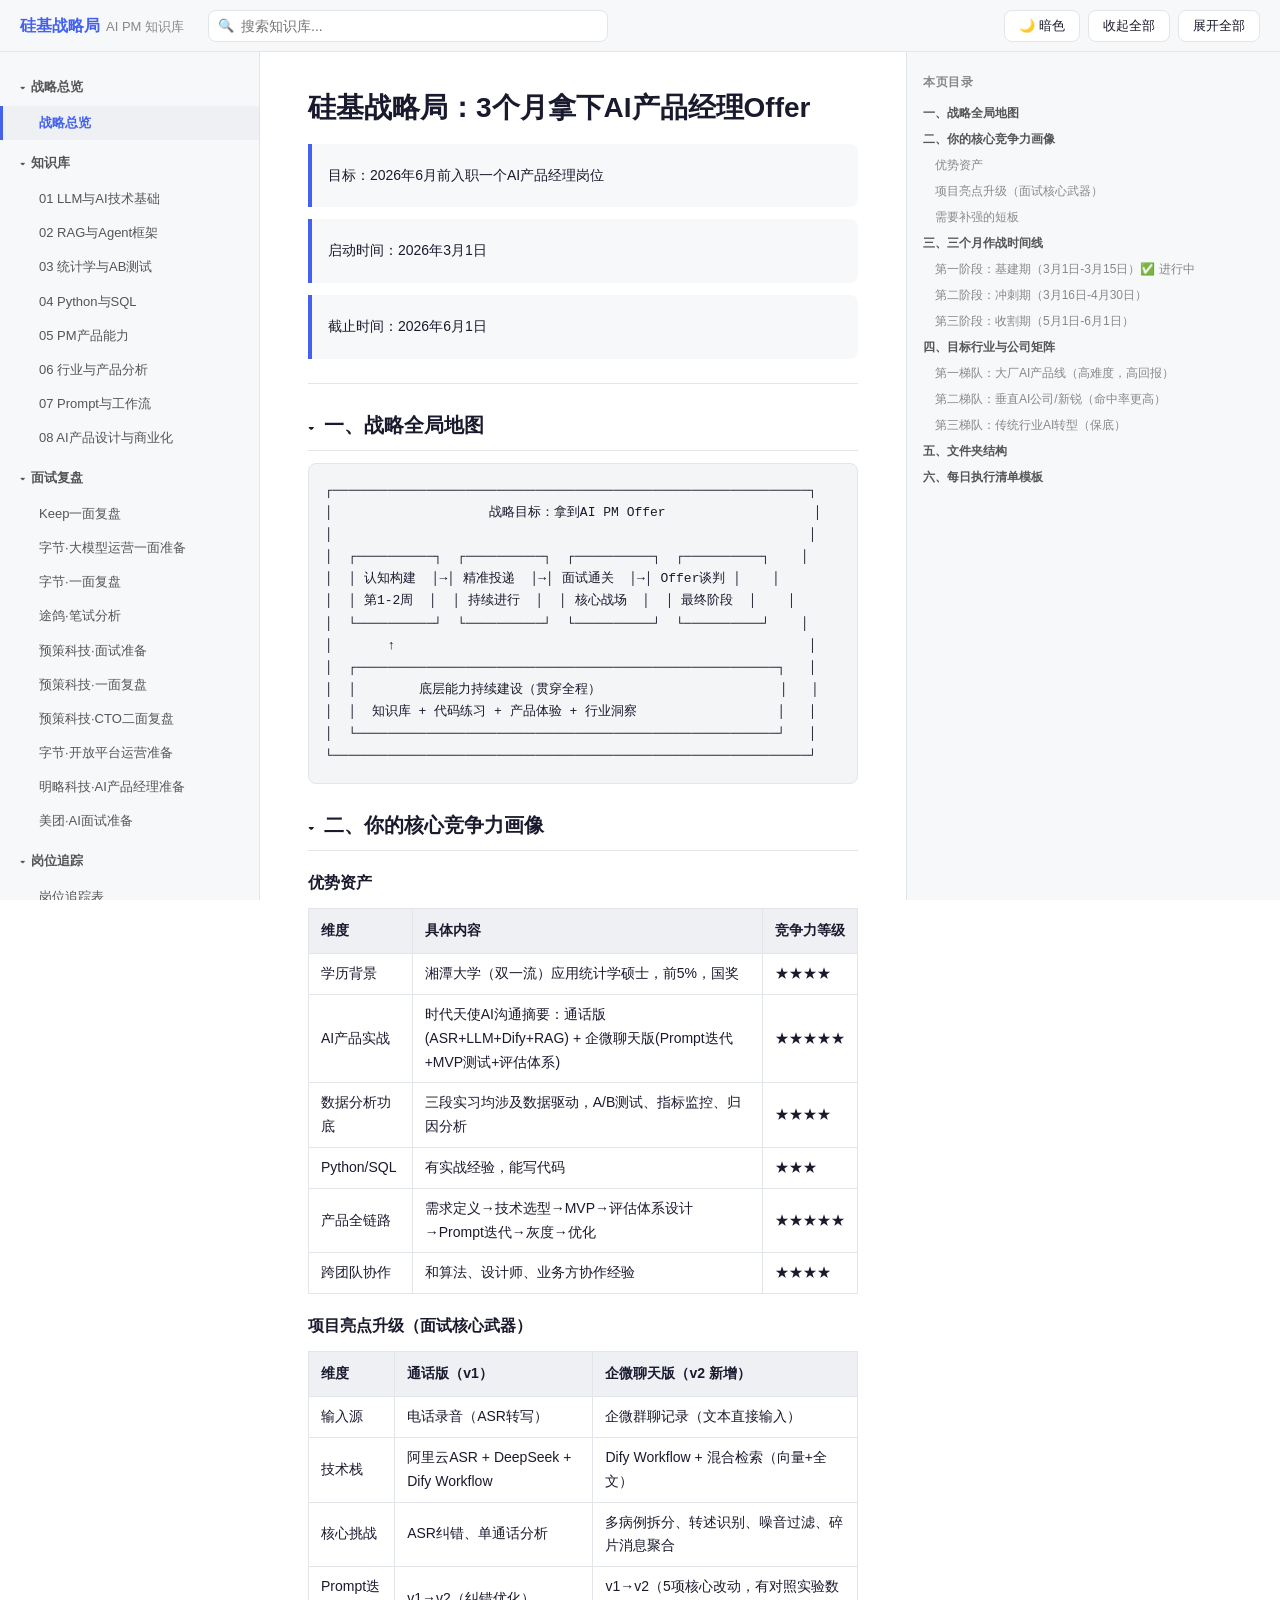
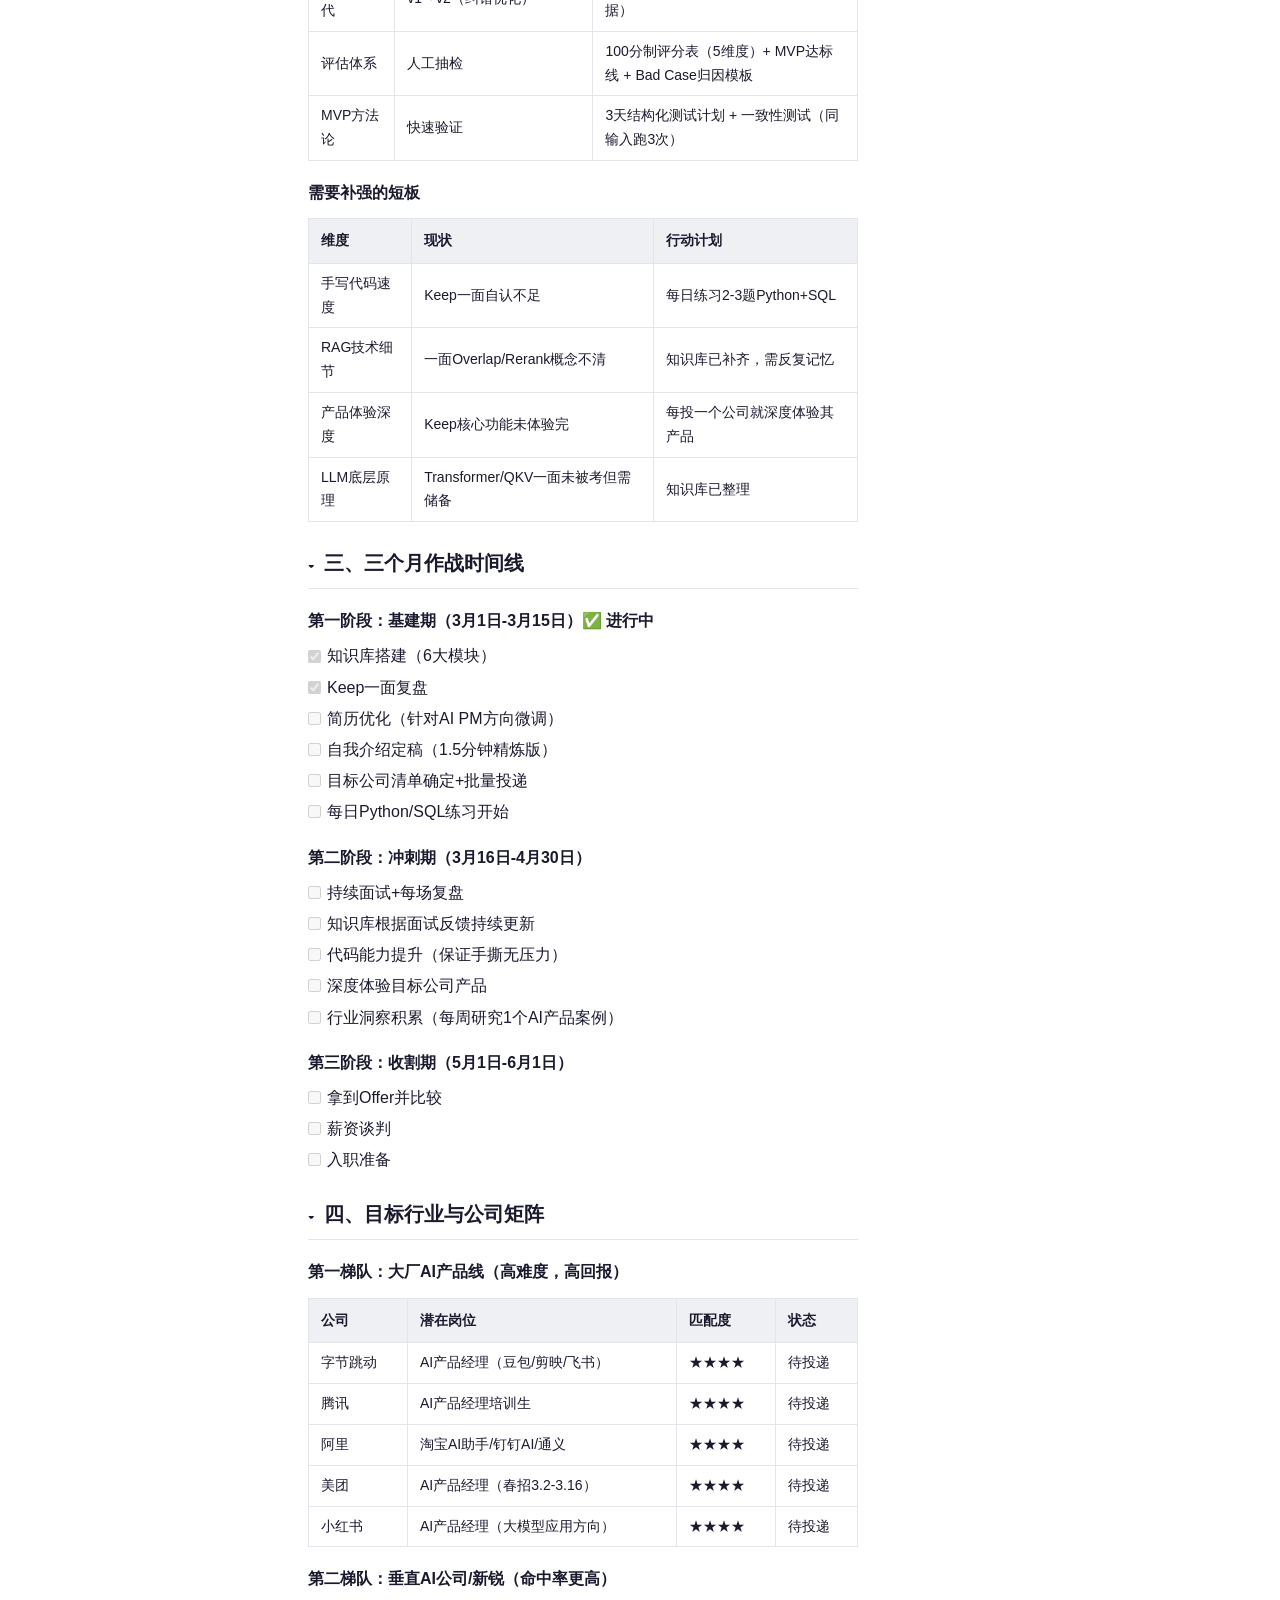
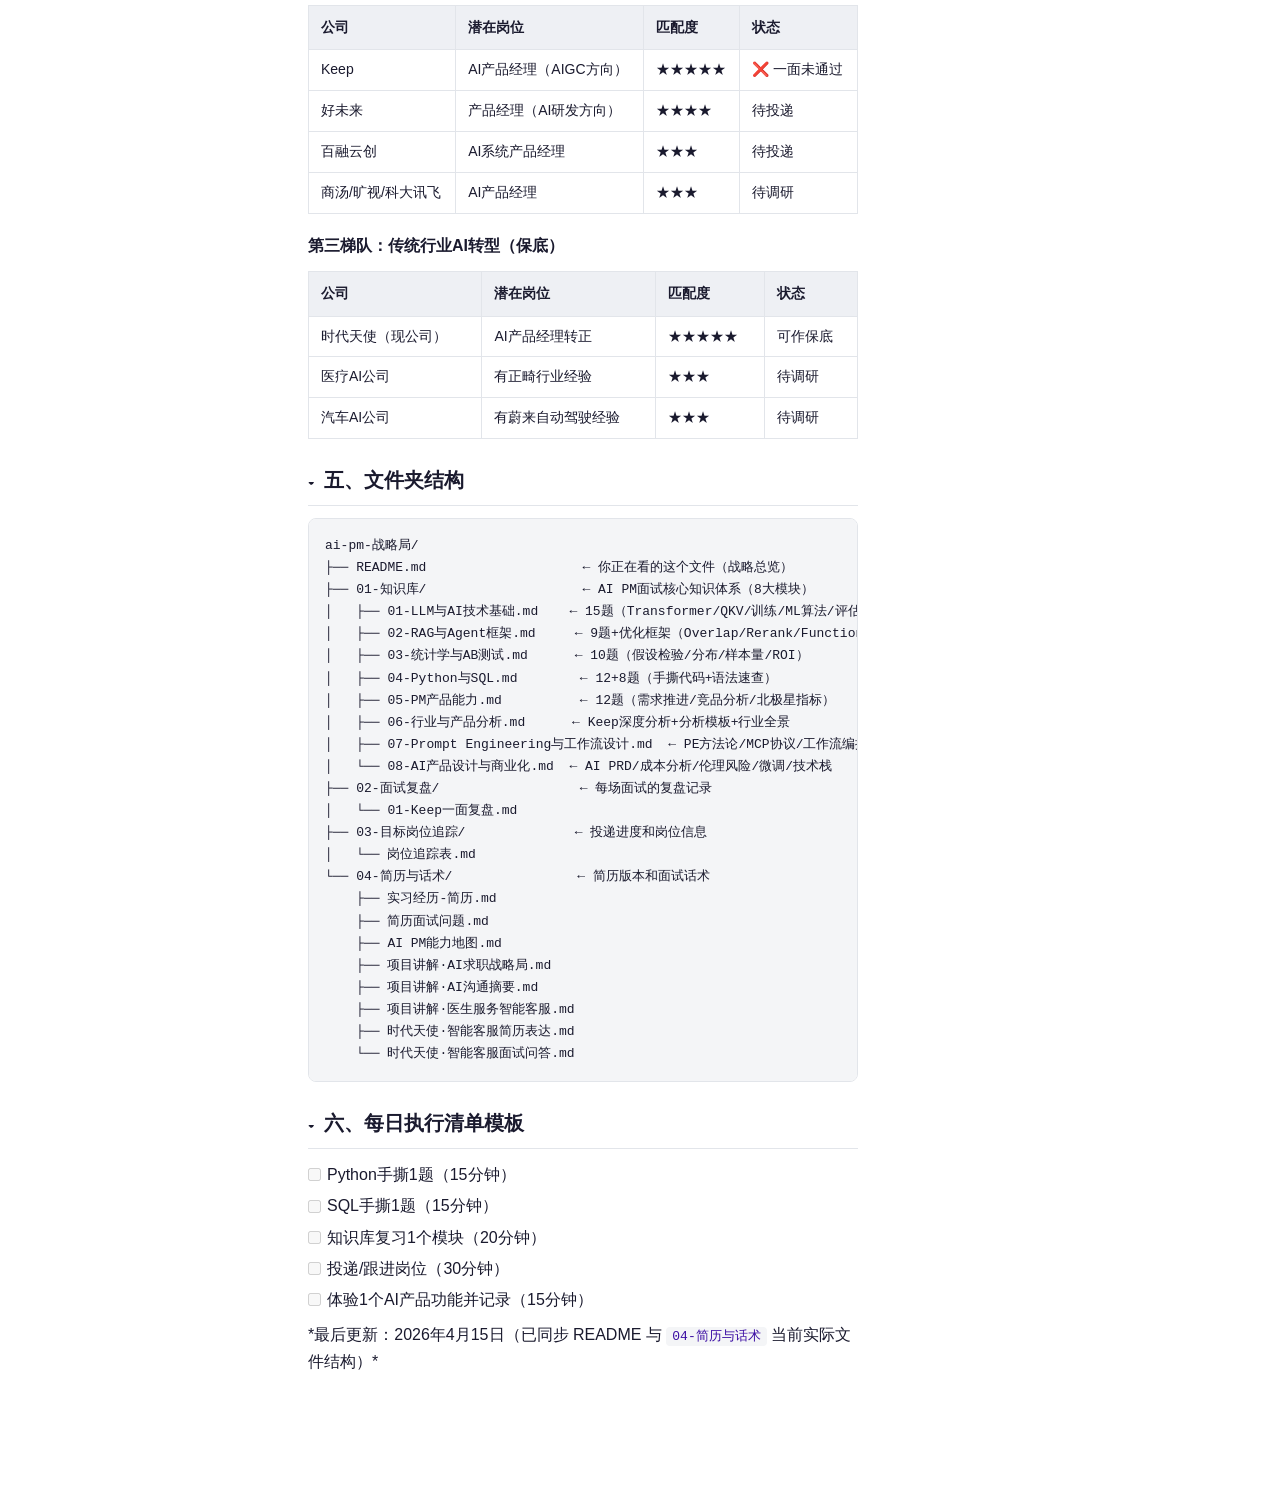
==== commit 18e24c78: "Sync README structure with current 04 docs" ====
--- a/index.html
+++ b/index.html
@@ -200,14 +200,14 @@
 <div class="nav-group">
 <div class="nav-group-title" onclick="toggleNavGroup(this)"><span class="nav-arrow">▾</span> 简历话术</div>
 <div class="nav-group-items">
-<a class="nav-item" href="javascript:void(0)" data-page="intro" onclick="showPage('intro')">自我介绍与自我评价</a>
+<a class="nav-item" href="javascript:void(0)" data-page="resume" onclick="showPage('resume')">实习经历-简历</a>
+<a class="nav-item" href="javascript:void(0)" data-page="resumeqa" onclick="showPage('resumeqa')">简历面试问题</a>
 <a class="nav-item" href="javascript:void(0)" data-page="aipmmap" onclick="showPage('aipmmap')">AI PM能力地图</a>
 <a class="nav-item" href="javascript:void(0)" data-page="jobagent" onclick="showPage('jobagent')">项目讲解·AI求职战略局</a>
 <a class="nav-item" href="javascript:void(0)" data-page="project" onclick="showPage('project')">项目讲解·AI沟通摘要</a>
 <a class="nav-item" href="javascript:void(0)" data-page="service" onclick="showPage('service')">项目讲解·医生服务智能客服</a>
 <a class="nav-item" href="javascript:void(0)" data-page="angelcv" onclick="showPage('angelcv')">时代天使·智能客服简历表达</a>
 <a class="nav-item" href="javascript:void(0)" data-page="angelqa" onclick="showPage('angelqa')">时代天使·智能客服面试问答</a>
-<a class="nav-item" href="javascript:void(0)" data-page="dwxnai" onclick="showPage('dwxnai')">得物蔚来·AI经历问答</a>
 </div></div>
 <div class="nav-group">
 <div class="nav-group-title" onclick="toggleNavGroup(this)"><span class="nav-arrow">▾</span> 面经整理</div>
@@ -362,14 +362,14 @@
 ├── 03-目标岗位追踪/              ← 投递进度和岗位信息
 │   └── 岗位追踪表.md
 └── 04-简历与话术/                ← 简历版本和面试话术
-    ├── 自我介绍与自我评价.md
+    ├── 实习经历-简历.md
+    ├── 简历面试问题.md
     ├── AI PM能力地图.md
     ├── 项目讲解·AI求职战略局.md
     ├── 项目讲解·AI沟通摘要.md
     ├── 项目讲解·医生服务智能客服.md
     ├── 时代天使·智能客服简历表达.md
-    ├── 时代天使·智能客服面试问答.md
-    └── 得物蔚来·AI经历问答.md</code></pre>
+    └── 时代天使·智能客服面试问答.md</code></pre>
 
 
 </div></div><!-- /section -->
@@ -391,7 +391,7 @@
 </div></div><!-- /section -->
 
 
-<p>*最后更新：2026年3月1日（项目升级：新增企微聊天版MVP+评估体系+Prompt迭代实战）*</p>
+<p>*最后更新：2026年4月15日（已同步 README 与 <code class="inline">04-简历与话术</code> 当前实际文件结构）*</p>
 
 
 
@@ -9205,97 +9205,1180 @@
 
 
 </div>
-<div class="page" id="page-intro" data-raw="intro">
-
-<h1 id="intro-自我介绍与自我评价">自我介绍与自我评价</h1>
-
-
-<hr>
-
-
-
-<div class="section collapsible">
-<h2 id="intro-版本A-1-5分钟精炼版-通用-" class="section-toggle" onclick="toggleSection(this)"><span class="toggle-icon">▾</span> 版本A：1.5分钟精炼版（通用）</h2>
-<div class="section-body">
-
-
-<p>面试官您好，我是刘存会，湘潭大学应用统计学硕士，26年6月毕业。我对AI产品经理这个岗位的核心匹配点有两个：</p>
-
-
-<p><strong>第一是AI产品实战经验。</strong> 我在时代天使从0到1做了AI通话摘要产品——独立完成了从需求定义到技术选型（ASR+LLM+Dify+RAG），到MVP灰度上线，再到数据驱动迭代优化的全流程。最终实现45秒内生成可编辑结构化摘要，全量上线后准确率达90%，设计师归档效率提升80%+。</p>
-
-
-<p><strong>第二是扎实的数据分析与评估能力。</strong> 统计学专业背景让我能用数据驱动产品决策：在得物用 Cursor 把指标监控周报做成 Agent 链路（QuickBI+SQL→异常筛选→Markdown→人工校验），把周报制作/复盘从4小时降到30分钟并提升 bad case 解释可追溯；在蔚来参与主动安全场景归因分析与端到端版本验证，围绕“千公里误刹车次数”等指标做关键场景 A/B 对比。</p>
-
-
-<p>我对[公司名]的AI产品方向非常感兴趣，特别是[具体方向]，期待能贡献我的AI产品和数据分析经验。</p>
-
-
-<p>自我评价：</p>
-
-<p>应用统计学硕士，具备&quot;AI产品全链路落地 + 数据驱动决策&quot;的复合能力。在时代天使独立主导AI通话摘要产品从0到1，完成需求定义、技术选型、MVP搭建到数据驱动迭代的完整闭环；三段实习横跨AI产品、数据分析与A/B测试，形成了从用户洞察到问题归因、从实验验证到产品优化的系统化方法论。善于在复杂业务场景中定义问题并用数据推动解决方案落地。</p>
-
-</div></div><!-- /section -->
-
-
-
-
-<div class="section collapsible">
-<h2 id="intro-版本C-字节-腾讯等大厂定制版" class="section-toggle" onclick="toggleSection(this)"><span class="toggle-icon">▾</span> 版本C：字节/腾讯等大厂定制版</h2>
-<div class="section-body">
-
-
-<p>面试官您好，我是刘存会，湘潭大学应用统计学硕士，26年6月毕业。</p>
-
-
-<p>我的核心竞争力是&quot;AI产品实战+统计学功底&quot;的组合：在时代天使从0到1做了AI通话摘要产品，独立完成了ASR+大模型+RAG的技术选型和产品全链路落地，实现45秒内生成可编辑结构化摘要，全量上线后准确率达90%，设计师归档效率提升80%+。同时，统计学背景让我在A/B测试和数据决策方面有系统化的方法论。</p>
-
-
-<p>我对[公司]的[具体AI产品/方向]很感兴趣，因为[1-2句具体原因]，希望能把我的AI产品经验和数据分析能力带到团队中。</p>
-
-
-
-</div></div><!-- /section -->
-
-
-
-<div class="section collapsible">
-<h2 id="intro-自我评价版本库-放简历用-" class="section-toggle" onclick="toggleSection(this)"><span class="toggle-icon">▾</span> 自我评价版本库（放简历用）</h2>
-<div class="section-body">
-
-
-<h3 id="intro-通用版">通用版</h3>
-
-<blockquote><p>应用统计学硕士，具备&quot;AI应用全链路落地 + 数据评估与迭代闭环&quot;的复合能力。在时代天使主导AI通话摘要从0到1落地（ASR+LLM+Dify+RAG），并通过bad case归因持续迭代；在得物用 Cursor 把指标监控周报做成 Agent 链路（QuickBI+SQL→异常筛选→Markdown→人工校验），把周报制作/复盘耗时从4小时降到30分钟并提升可追溯性；在蔚来参与主动安全场景归因分析与端到端版本验证，形成从评估到闭环的系统化方法论。</p></blockquote>
-
-
-<h3 id="intro-增长方向版">增长方向版</h3>
-
-<blockquote><p>应用统计学硕士，具备&quot;数据驱动增长 + AI产品落地&quot;的复合能力。三段实习涵盖A/B测试实验设计、用户分群策略搭建、业务瓶颈归因与流程优化，擅长通过漏斗分析与对照实验识别增长杠杆并验证策略有效性；同时拥有AI产品从0到1的全链路实战经验，能够从用户需求与业务目标双重视角设计产品方案，推动可量化的效率与体验提升。</p></blockquote>
-
-
-<h3 id="intro-简短版">简短版</h3>
-
-<blockquote><p>统计学硕士，三段实习覆盖AI产品（0→1全链路）与数据分析（归因+A/B测试），擅长用数据定义问题、驱动产品迭代，具备从洞察到落地的完整执行力。</p></blockquote>
-
-
-</div></div><!-- /section -->
-
-
-
-<div class="section collapsible">
-<h2 id="intro-使用说明" class="section-toggle" onclick="toggleSection(this)"><span class="toggle-icon">▾</span> 使用说明</h2>
-<div class="section-body">
-
-<ol>
-<li>每次面试前根据目标公司修改[]中的内容</li>
-<li>控制在1.5-2分钟内</li>
-<li>语速适中，不要背稿感</li>
-<li>AI PM方向用版本A/C，增长方向用版本D</li>
-<li>简历自我评价栏根据岗位方向选对应版本</li>
-</ol>
-
-</div></div><!-- /section -->
+<div class="page" id="page-resume" data-raw="resume">
+
+<p>实习经历</p>
+
+<p>时代天使                                AI产品经理                                  2025.11-2026.03</p>
+
+<p>【场景规划与能力设计】围绕医生在产品咨询、流程查询、病例状态查询和异常升级等高频服务场景，规划并落地医生服务智能客服系统，基于大模型与结构化检索设计“直接回答、多轮澄清、状态查询、高风险转人工”等核心能力，推动华南区域试点上线后日均承接交互2200次，自动解决率达78%，机器人问答质量达89%。</p>
+
+<p>【评测体系与Bad Case归因优化】搭建智能客服评测体系，设计路由准确率、知识命中率、问答质量、转人工准确率、自动解决率5项核心指标，建设回归测试集与bad case库，定位临床争议识别不足、系统异常误分流等关键问题，推动高风险规则与知识底座迭代，使主链路路由准确率提升至94%，形成可持续优化的评测闭环。</p>
+
+<p>【RAG知识底座与服务设计】深入拆解医生、助理等角色在6类服务场景下的差异化需求，完成RAG问答、状态解释、高风险升级等链路设计，建设280+FAQ与180+知识卡，支撑首周15660次交互，78%问题自动闭环，约替代1.22万次/周人工重复答疑。</p>
+
+<p>【Schema设计与跨团队落地】协同算法、研发、测试、运营等团队推进项目落地，推动意图-实体-变量-路由schema设计、接口联调、上线评测与分阶段推广，完成从产品方案、原型设计到区域试点上线的完整闭环。</p>
+
+<p>得物                                产品经理（AI落地方向）                           2025.06-2025.11</p>
+
+<p>【异常诊断与经营分析闭环】聚焦AI在非标电商商品鉴别履约场景中的落地应用，围绕鉴别量、8H/24H完成率、非鉴率等核心指标搭建经营监控与异常归因体系，联动鉴别、仓储、运营等团队形成“指标监控-异常识别-问题定位-策略跟进”分析闭环，推动商品平均鉴别时长缩短0.5小时。</p>
+
+<p>【AI鉴别落地与人机协同优化】推进潮玩类目AI鉴别能力落地，从业务规则、样本特征和风险分层优化人机协同流程，将AI替代率由50%提升至77%，支撑七夕大促期间单量100%增长下实现无积压，提升高峰期链路吞吐能力。</p>
+
+<p>【智能运营机制与供需策略】面向大促高峰场景设计智能化运营机制，基于货量预测、团队常规/极限产能和异常订单特征建立积压预警与分层处置机制，推动重点类目约2.76万单前置入仓；在活动期日均约47.7万单、较平销+33%的压力下，保障8H/24H鉴别完成率达93.12%/97.56%。</p>
+
+<p>【流程提效与智能决策支持】围绕商品鉴别履约链路，通过漏斗分析定位补图瓶颈并优化拍照模板，推动补图率由12%降至10%；同时搭建“卖家最近仓-买家最近仓-实际分拣仓”分析框架，识别潮鞋、潮服等5个类目40+ Top品牌的属地仓拓品机会，覆盖21%订单量，为后续智能路由、仓网能力建设和策略优化提供数据依据。</p>
+
+<p>蔚来汽车                                  数据分析                                   2025.02-2025.06</p>
+
+<p>【指标体系与问题归因】围绕智能驾驶误刹场景搭建指标体系与问题归因框架，定义场景分布、障碍物类型、车辆行为等核心分析维度，支撑从数据准备到误刹归因分析与版本评估的全流程提效，将分析周期由4天缩短至0.5天。</p>
+
+<p>【Bad Case体系建设】基于云端实车回流数据沉淀2000+条误刹bad case 库，覆盖静态障碍物、施工区、汇入汇出、异形障碍物等典型场景，并从道路环境、自车行为、交通参与者等维度开展分类归因。</p>
+
+<p>【数据驱动优化与版本评估】基于bad case分类归因系统性分析输出30+项优化建议，协同推动3个智能驾驶版本迭代优化，形成从数据回流、问题识别、case沉淀到版本评估的分析闭环。</p>
+
+
+<p>解释：</p>
+
+<p>【AI鉴别落地与人机协同优化】推进潮玩类目AI鉴别能力落地，从业务规则、样本特征和风险分层优化人机协同流程，将AI替代率由50%提升至77%，支撑七夕大促期间单量100%增长下实现无积压，提升高峰期链路吞吐能力。</p>
+
+<p>答：</p>
+<ol>
+<li>找到 AI 替代率上不去的原因</li>
+<li>识别哪些单子适合 AI、哪些必须人工</li>
+<li>重构 AI 与人工的分工规则</li>
+<li>用结果指标持续迭代，最终把替代率拉高</li>
+</ol>
+<p>一、七夕大促期间潮玩类目单量会激增， 可能会超时、积压、SLA 下滑、体验变差的风险，作为产品经理：</p>
+<ul>
+<li>定义业务目标</li>
+<ul class="nested">
+<li>提高处理效率</li>
+<li>降低积压</li>
+<li>保证准确性</li>
+<li>选择适合 AI 先切入的类目</li>
+<li>潮玩通常 SKU/款式多，但其中一部分标准化程度高，适合 AI 先做</li>
+<li>明确 AI 在链路中的角色</li>
+<li>是直接判定</li>
+<li>还是先筛选</li>
+<li>还是给人工辅助判断</li>
+</ul></ul>
+<p>二、先找ai场景（高频、标准化、样本足、错误成本可控）再识别 AI 替代率为什么卡在 50%</p>
+<ul>
+<li>业务规则过于保守，很多本可 AI 处理的单也被打回人工</li>
+<ul class="nested">
+<li>样本覆盖不足，部分商品/图片类型 AI 不稳定</li>
+<li>风险分层不清晰，中间态单子全堆给人工</li>
+<li>上游图片质量不稳定，导致 AI 可用输入不足</li>
+<li>流程设计不合理，AI 判完之后还要人工重复确认</li>
+</ul></ul>
+<p>作为产品经理需要做的是：</p>
+<ul>
+<li>拉数据看 AI 在哪些品牌/款式/图片类型上表现好</li>
+<ul class="nested">
+<li>看哪些 case 被大量打回人工</li>
+<li>识别“哪些不是模型不行，而是流程设计太保守”</li>
+</ul></ul>
+<p>三、做业务规则梳理，划出 AI 适合的边界，从原来ai只负责低风险变成风险分层：</p>
+
+<p>低风险：AI 可直接处理：准款、标准图、历史样本充足的商品，可以优先走 AI</p>
+
+<p>中风险：AI 初判 + 人工复核：新联名款、争议款、异常批次、低置信度结果，必须人工复核</p>
+
+<p>高风险：直接人工处理高风险品牌、易混淆版本、投诉敏感场景，不能直接全自动</p>
+
+<p>异常样本：自动打标签沉淀进 bad case 池</p>
+
+<p>四、联动上游输入质量优化</p>
+
+<p>这一点你其实和“补图率优化”是能连上的。</p>
+
+<p>AI 替代率提升常常还依赖于：</p>
+<ul>
+<li>图片采集是否标准</li>
+<ul class="nested">
+<li>模板是否合理</li>
+<li>缺图、模糊图、错误角度是否减少</li>
+</ul></ul>
+<p>如果输入差，AI 再强也很难稳定替代。</p>
+
+<p>AI 替代率提升不只是模型问题，也和上游数据输入质量密切相关，因此我们会同步关注图片规范和补图率等指标。</p>
+
+<p>五、结果</p>
+<ul>
+<li>把更多标准化订单从人工池转移到机器池</li>
+<li>释放人工去处理复杂异常单</li>
+<li>整体系统吞吐能力被拉高</li>
+</ul>
+<p>六、总结</p>
+<ul>
+<li>这件事的核心不是单纯把模型效果做高，而是把 AI 能力真正嵌入到鉴别流程里。我们先看 AI 替代率为什么卡在50%，拆下来主要是业务边界定义不清、部分样本场景不适合全自动，以及高风险 case 缺少合理分层。</li>
+<ul class="nested">
+<li>所以我做的重点是从产品侧优化人机协同：一方面和业务一起梳理哪些商品、哪些图片、哪些品牌场景适合 AI 优先承接；另一方面结合风险高低设计不同处理路径，让低风险单由 AI 直接处理，中风险单由 AI 初判+人工复核，高风险单保留人工。</li>
+<li>同时，我们也会关注上游输入质量，比如图片规范和补图问题，因为这会直接影响 AI 可承接范围。</li>
+<li>最终 AI 替代率从 50% 提升到 77%，在七夕大促单量翻倍的情况下，释放了人工产能，保障了链路无积压。</li>
+<li>所以这件事本质上是一个 AI 落地 + 人机协同 + 数据闭环优化的产品项目。</li>
+</ul></ul>
+
+<hr>
+
+
+
+<div class="section collapsible">
+<h2 id="resume-面试可能问题清单-资深AI产品经理视角-结合联网调研-截至2026-04-13-" class="section-toggle" onclick="toggleSection(this)"><span class="toggle-icon">▾</span> 面试可能问题清单（资深AI产品经理视角，结合联网调研，截至2026-04-13）</h2>
+<div class="section-body">
+
+
+<h3 id="resume-先说面试官为什么会这样追问">先说面试官为什么会这样追问</h3>
+<ul>
+<li>时代天使：截至2026-04-13，官方披露其2024年全球案例数约35.94万、服务已覆盖60+国家；2024-06-11发布iOrtho 11.0，定位从病例管理平台升级为覆盖诊疗前中后全周期的综合云服务平台；2025-04-19又宣布iOrtho与DentalMonitoring打通，说明医生服务、AI辅助、远程监测、医疗合规和全球化扩展，都是高频追问点。</li>
+<li>得物：官方技术站持续披露AI平台化建设。2023-05-15公开KubeAI训练/推理平台，说明内部有较成熟的模型生产体系；2026-03-12公开大模型网关，披露2025年12月Token用量已达1月的20.63倍，且强调成本、安全、稳定性，这意味着面试官会很关注你是否不仅会“做场景”，还会“做ROI、做治理、做人机协同边界”。</li>
+<li>蔚来：截至2025-04-08披露的2024年年报，NIO已发布NIO WorldModel与NADArch2.0；官方创新页披露截至2025-03-31其智能安全能力已避免超350万次碰撞。这类背景下，面试官对智能驾驶岗位的追问通常会更偏安全红线、版本评估、数据闭环、误刹定义与监管风险。</li>
+</ul>
+
+<h3 id="resume-一-时代天使-AI产品经理">一、时代天使｜AI产品经理</h3>
+
+
+<h4 id="resume-1---场景规划与能力设计-围绕医生在产品咨询-流程查询-病例状态查询和异常升级等高频服务场景-规划">1. 【场景规划与能力设计】围绕医生在产品咨询、流程查询、病例状态查询和异常升级等高频服务场景，规划并落地医生服务智能客服系统...</h4>
+<ol>
+<li>你为什么优先选“产品咨询、流程查询、病例状态、异常升级”这4类场景，而不是先做其他医生服务场景？你的优先级判断依据是什么？</li>
+<li>医生侧智能客服和C端用户客服最大的差别是什么？为什么医生场景更适合“结构化检索 + 大模型”而不是纯知识问答？</li>
+<li>“直接回答、多轮澄清、状态查询、高风险转人工”这4条链路是怎么划分边界的？分别对应哪些典型意图？</li>
+<li>你是如何定义“高风险问题”的？哪些问题必须禁止模型直接回答？医疗建议、病例解释、流程异常分别怎么兜底？</li>
+<li>日均2200次交互、自动解决率78%、问答质量89%，这3个指标的口径分别是什么？分母、统计周期、抽样方式怎么定义？</li>
+<li>如果面试官继续追问：自动解决率提升和医生满意度提升不一定一致，你会怎么证明这个系统是真的“有价值”，而不是只是“少转人工”？</li>
+</ol>
+
+<h4 id="resume-2---评测体系与Bad-Case归因优化-搭建智能客服评测体系-设计路由准确率-知识命中率-问答质">2. 【评测体系与Bad Case归因优化】搭建智能客服评测体系，设计路由准确率、知识命中率、问答质量、转人工准确率、自动解决率5项核心指标...</h4>
+<ol>
+<li>你为什么选这5个核心指标？为什么不是更多，或者更少？这5个指标之间分别约束什么问题？</li>
+<li>路由准确率、知识命中率、问答质量之间经常会互相影响，你是怎么避免团队只优化单一指标、导致整体体验变差的？</li>
+<li>回归测试集和bad case库是如何建设的？样本来源、抽样规则、标签标准、更新频率分别是什么？</li>
+<li>你提到识别出“临床争议识别不足、系统异常误分流”等问题，面试官大概率会问：你怎么区分这是模型问题、知识问题、规则问题，还是接口问题？</li>
+<li>主链路路由准确率提升到94%，提升前是多少？核心动作里，哪个动作贡献最大？为什么？</li>
+<li>如果强化高风险规则会导致转人工率上升，你如何向业务解释：这是一次“必要收缩”，而不是系统退化？</li>
+</ol>
+
+<h4 id="resume-3---RAG知识底座与服务设计-深入拆解医生-助理等角色在6类服务场景下的差异化需求---">3. 【RAG知识底座与服务设计】深入拆解医生、助理等角色在6类服务场景下的差异化需求...</h4>
+<ol>
+<li>你是怎么拆出“医生”和“助理”这两类角色差异的？两者在问题类型、容错率、回答形式上有哪些本质不同？</li>
+<li>6类服务场景是怎么定义出来的？背后是按业务流程分、按问题类型分，还是按风险等级分？</li>
+<li>280+ FAQ和180+知识卡的差异是什么？为什么要同时建设两类知识资产，而不是只保留一种？</li>
+<li>你的RAG方案里，知识切片、检索召回、答案生成、引用校验是如何设计的？什么场景用结构化状态查询，什么场景只走知识召回？</li>
+<li>“状态解释”这类问题为什么容易出错？如果接口状态码、业务状态、医生认知不一致，你会如何设计解释逻辑？</li>
+<li>你说约替代1.22万次/周人工重复答疑，这个替代量是怎么估算的？有没有考虑重复提问、无效会话、转人工后的二次处理成本？</li>
+</ol>
+
+<h4 id="resume-4---Schema设计与跨团队落地-协同算法-研发-测试-运营等团队推进项目落地---">4. 【Schema设计与跨团队落地】协同算法、研发、测试、运营等团队推进项目落地...</h4>
+<ol>
+<li>你推动的意图-实体-变量-路由schema具体长什么样？为什么这样设计，而不是更偏算法导向或更偏规则导向？</li>
+<li>当一句话里同时出现多意图、缺实体、实体歧义时，你的schema如何处理？靠澄清、默认值，还是回退人工？</li>
+<li>你在这个项目里最核心的个人 ownership 是什么？哪些是你拍板的，哪些是算法或研发主导的？</li>
+<li>跨团队推进时，算法、研发、运营关注点通常不同：算法看准确率，研发看接口复杂度，运营看可维护性。你是怎么把方案对齐并落地的？</li>
+<li>上线前你如何设计联调、灰度、回滚和上线验收机制？如果试点区域出现严重误答，你的止损策略是什么？</li>
+<li>如果让你现在复盘，这个项目最值得二次重做的一块是哪里：知识底座、评测体系、路由策略，还是组织协同？为什么？</li>
+</ol>
+
+<h3 id="resume-二-得物-产品经理-AI落地方向-">二、得物｜产品经理（AI落地方向）</h3>
+
+
+<h4 id="resume-5---异常诊断与经营分析闭环-聚焦AI在非标电商商品鉴别履约场景中的落地应用---">5. 【异常诊断与经营分析闭环】聚焦AI在非标电商商品鉴别履约场景中的落地应用...</h4>
+<ol>
+<li>在鉴别履约场景里，你为什么把鉴别量、8H/24H完成率、非鉴率作为核心经营指标？它们分别对应什么业务风险？</li>
+<li>你搭建的“指标监控-异常识别-问题定位-策略跟进”闭环，具体是日报机制、异常看板、还是专题复盘机制？谁来触发，谁来跟进？</li>
+<li>你是如何判断一个波动是正常业务波动，还是异常？阈值、基线、季节性、大促因素分别怎么处理？</li>
+<li>商品平均鉴别时长缩短0.5小时，这个结果到底来自AI策略优化、流程改造、供需调配，还是多因素共同作用？你如何归因？</li>
+<li>如果面试官追问“非鉴率高”是模型能力不够还是业务规则过严，你会怎么拆？</li>
+<li>这段经历最容易被追问的点是：你做的是“报表分析”还是“经营产品”？你要准备好说明自己如何从分析走到决策与动作。</li>
+</ol>
+
+<h4 id="resume-6---AI鉴别落地与人机协同优化-推进潮玩类目AI鉴别能力落地---">6. 【AI鉴别落地与人机协同优化】推进潮玩类目AI鉴别能力落地...</h4>
+<ol>
+<li>为什么优先从潮玩类目切入AI鉴别，而不是鞋服、箱包等更成熟或更大盘的类目？你的场景选择标准是什么？</li>
+<li>AI替代率从50%到77%，这里的替代率定义是什么？是“AI直接放行占比”、还是“AI参与决策占比”？分母是什么？</li>
+<li>你是如何识别AI替代率卡在50%的核心瓶颈的？是样本分布、业务规则、风险策略、输入质量，还是人工复核机制？</li>
+<li>你设计的人机协同分层是怎样的？低风险、中风险、高风险订单分别怎么流转？每层的判断依据是什么？</li>
+<li>七夕大促期间单量100%增长但实现无积压，面试官很可能会问：你提前做了哪些容量预测、阈值预警和应急预案？</li>
+<li>如果AI误判导致高价值商品错误放行，你的补救机制是什么？如何在替代率提升和风险控制之间找到平衡点？</li>
+</ol>
+
+<h4 id="resume-7---智能运营机制与供需策略-面向大促高峰场景设计智能化运营机制---">7. 【智能运营机制与供需策略】面向大促高峰场景设计智能化运营机制...</h4>
+<ol>
+<li>货量预测模型是怎么做的？你用了哪些输入变量，例如类目、活动节奏、历史峰值、营销资源位、入仓节奏？</li>
+<li>常规产能和极限产能怎么定义？为什么不能只看理论产能？</li>
+<li>你设计的积压预警机制是基于绝对阈值、动态阈值，还是SLA剩余时间？触发后谁决策、谁执行？</li>
+<li>推动重点类目约2.76万单前置入仓，这个动作背后的ROI怎么算？如果前置错误，会带来哪些成本和风险？</li>
+<li>活动期日均约47.7万单、较平销+33%的压力下，8H/24H完成率达93.12%/97.56%，这两个指标为什么重要？有没有设置更高优先级的guardrail指标？</li>
+<li>如果预测失准导致局部仓爆仓，而全局数据仍然健康，你会如何快速识别并动态调度？</li>
+</ol>
+
+<h4 id="resume-8---流程提效与智能决策支持-围绕商品鉴别履约链路-通过漏斗分析定位补图瓶颈并优化拍照模板---">8. 【流程提效与智能决策支持】围绕商品鉴别履约链路，通过漏斗分析定位补图瓶颈并优化拍照模板...</h4>
+<ol>
+<li>你的漏斗是怎么搭的？从入仓、拍照、补图、鉴别、分拣到出仓，每一层转化或耗时分别怎么看？</li>
+<li>为什么拍照模板优化可以把补图率从12%降到10%？你是怎么定位到“模板问题”而不是“人员执行问题”或“商品复杂度问题”的？</li>
+<li>“卖家最近仓-买家最近仓-实际分拣仓”分析框架，核心是为了解决什么问题：履约时效、仓配成本，还是供需匹配？</li>
+<li>你如何从5个类目、40+ Top品牌中识别出属地仓拓品机会？排序维度是订单量、履约成本、时效收益，还是鉴别资源可得性？</li>
+<li>覆盖21%订单量这个数字怎么理解？是理论可覆盖、试点可覆盖，还是实际落地后的可覆盖？</li>
+<li>如果面试官继续追问“分析框架很多人都能搭，你的产品价值体现在哪里”，你需要讲清楚：你的输出如何转成后续智能路由、仓网建设和策略落地。</li>
+</ol>
+
+<h3 id="resume-三-蔚来汽车-数据分析">三、蔚来汽车｜数据分析</h3>
+
+
+<h4 id="resume-9---指标体系与问题归因-围绕智能驾驶误刹场景搭建指标体系与问题归因框架---">9. 【指标体系与问题归因】围绕智能驾驶误刹场景搭建指标体系与问题归因框架...</h4>
+<ol>
+<li>你为什么从场景分布、障碍物类型、车辆行为这几个维度切误刹问题？这几个维度如何覆盖“误刹”的主要成因？</li>
+<li>“误刹”在项目里是如何定义的？是基于减速度阈值、驾驶员接管、用户投诉，还是人工回看判定？</li>
+<li>从数据准备到误刹归因分析与版本评估的周期由4天缩短到0.5天，具体提效动作是什么？是SQL模板化、标签自动化、看板化，还是case回放工具？</li>
+<li>版本评估里，你是怎么保证不同版本之间可比性的？样本量、路况分布、天气、驾驶风格差异怎么控制？</li>
+<li>如果一个版本误刹率下降了，但风险事件漏检上升了，你如何判断这是不是“伪优化”？</li>
+<li>在智能驾驶场景里，面试官很喜欢问“效率和安全冲突时你站哪边”，你要准备一个非常明确的原则答案。</li>
+</ol>
+
+<h4 id="resume-10---Bad-Case体系建设-基于云端实车回流数据沉淀2000-条误刹bad-case库---">10. 【Bad Case体系建设】基于云端实车回流数据沉淀2000+条误刹bad case库...</h4>
+<ol>
+<li>2000+条bad case是怎么筛出来的？是基于规则触发、人工审核，还是用户反馈与日志联动？</li>
+<li>为什么你选择按静态障碍物、施工区、汇入汇出、异形障碍物等维度分类？这套分类体系如何服务后续优化？</li>
+<li>你如何保证bad case库“有代表性”而不是只沉淀极端问题？长尾场景、重复样本、标签一致性如何处理？</li>
+<li>bad case库是一次性资产，还是动态更新体系？新增、去重、失效、复测分别怎么做？</li>
+<li>云端实车回流数据通常涉及隐私、安全与合规，项目里是如何处理脱敏、权限和使用边界的？</li>
+<li>如果面试官追问“bad case库和训练集/评测集是什么关系”，你要能讲清楚三者在目标和使用方式上的区别。</li>
+</ol>
+
+<h4 id="resume-11---数据驱动优化与版本评估-基于bad-case分类归因系统性分析输出30-项优化建议---">11. 【数据驱动优化与版本评估】基于bad case分类归因系统性分析输出30+项优化建议...</h4>
+<ol>
+<li>30+项优化建议是怎么排序的？你用的是影响度、发生频次、修复成本、上线风险，还是其他优先级框架？</li>
+<li>你如何判断某条建议应该交给感知、规控、地图、策略，还是产品/测试团队处理？</li>
+<li>协同推动3个智能驾驶版本迭代优化时，你在版本节奏里承担什么角色？是提出问题、推动立项、定义验收，还是复盘结果？</li>
+<li>某个版本上线后，你怎么验证你的建议真的生效了？看线上指标、封闭场测试、灰度反馈，还是专项case回归？</li>
+<li>如果某类bad case频次下降了，但用户主观体感仍然差，你会如何解释并继续推进？</li>
+<li>如果让你把这段经历讲成“AI产品经理故事”，你会怎么把“数据分析”升级成“发现问题-定义问题-推动优化-验证闭环”的完整叙事？</li>
+</ol>
+
+<h3 id="resume-四-跨经历高频总追问-几乎一定会被问到-">四、跨经历高频总追问（几乎一定会被问到）</h3>
+<ol>
+<li>这三段经历里，你认为自己最像AI产品经理、而不是数据分析/项目协调的证据是什么？</li>
+<li>你做过的AI项目里，哪个最难的是“定义边界”而不是“提升模型效果”？为什么？</li>
+<li>你怎么判断一个AI场景值得做：高频、标准化、可度量、可闭环、错误成本可控，这几个维度你怎么排序？</li>
+<li>你和算法同学合作时，如何避免讨论停留在“模型效果不好”这种抽象层面？你通常会把问题拆成哪些层？</li>
+<li>你最常看的3个结果指标和3个过程指标分别是什么？为什么？</li>
+<li>你做过最典型的一次“数据上看更优、但产品上要收缩”的决策是什么？</li>
+<li>如果面试官质疑你写的结果数字，你如何解释统计口径、归因边界和你个人贡献？</li>
+<li>这三段经历横跨医疗、非标电商、智能驾驶，为什么它们背后其实是同一类能力：复杂场景抽象、风险分层、评测闭环、人机协同？</li>
+<li>你认为AI产品经理最核心的能力，到底是懂模型、懂业务、懂数据还是懂组织？为什么？</li>
+<li>如果给你一次机会重做其中一个项目，你会优先补哪块：数据资产、评测体系、流程设计、治理机制，还是商业化证明？</li>
+</ol>
+
+<h3 id="resume-五-联网参考-建议面试前快速过一遍-">五、联网参考（建议面试前快速过一遍）</h3>
+<ul>
+<li>时代天使2024业绩与全球化：&lt;https://ir.angelalign.com/en/latest-news-events/angelalign-technology-inc-released-2024-annul-results/&gt;</li>
+<li>时代天使iOrtho与DentalMonitoring集成：&lt;https://ir.angelalign.com/en/latest-news-events/angel-aligner-and-dentalmonitoring-announce-seamless-integration/&gt;</li>
+<li>时代天使iOrtho 11.0升级：&lt;https://www.angelalign.com/news/226.html&gt;</li>
+<li>得物AI平台KubeAI：&lt;https://tech.dewu.com/article?id=49&gt;</li>
+<li>得物大模型网关：&lt;https://tech.dewu.com/article?id=204&gt;</li>
+<li>蔚来2024年报（NIO WorldModel / NADArch2.0）：&lt;https://ir.nio.com/system/files-encrypted/nasdaq_kms/assets/2025/04/09/0-38-33/Annual%20Report%202024.pdf&gt;</li>
+<li>蔚来Full Stack创新页（截至2025-03-31避免超350万次碰撞）：&lt;https://www.nio.com/innovation&gt;</li>
+</ul>
+
+</div></div><!-- /section -->
+
+
+
+<div class="section collapsible">
+<h2 id="resume-完整面试稿-自我介绍---项目深挖---高频问题回答框架-" class="section-toggle" onclick="toggleSection(this)"><span class="toggle-icon">▾</span> 完整面试稿（自我介绍 + 项目深挖 + 高频问题回答框架）</h2>
+<div class="section-body">
+
+
+<blockquote><p>使用方式：</p></blockquote>
+
+<blockquote><p>- 自我介绍建议背熟到“接近口语化复述”的程度。</p></blockquote>
+
+<blockquote><p>- 项目深挖部分建议按“背景-目标-动作-结果-复盘”讲，不要逐字背。</p></blockquote>
+
+<blockquote><p>- 回答框架部分不是标准答案，而是你在高压追问下的答题骨架。</p></blockquote>
+
+
+</div></div><!-- /section -->
+<div class="section collapsible">
+<h2 id="resume-一-自我介绍" class="section-toggle" onclick="toggleSection(this)"><span class="toggle-icon">▾</span> 一、自我介绍</h2>
+<div class="section-body">
+
+
+<h3 id="resume-1分钟版本">1分钟版本</h3>
+
+<p>大家好，我想应聘AI产品经理岗位。我过往几段经历虽然分别在医疗、非标电商和智能驾驶，但我做的其实是同一类事情：把AI能力真正落到复杂业务场景里。</p>
+
+
+<p>在时代天使，我负责医生服务智能客服项目，围绕产品咨询、流程查询、病例状态和异常升级这些高频场景，规划智能客服能力，搭建评测体系和RAG知识底座，推动试点上线后日均承接2200次交互，自动解决率达到78%。</p>
+
+
+<p>在得物，我更偏AI落地和经营优化，做过潮玩类目AI鉴别的人机协同设计，也做过高峰期供需策略、异常归因和流程提效，把AI替代率从50%提升到77%，支撑大促单量翻倍下无积压。</p>
+
+
+<p>在蔚来，我主要做智能驾驶误刹场景的数据分析和bad case闭环，搭建指标体系和归因框架，把分析周期从4天缩短到0.5天，并协同推动多个版本优化。</p>
+
+
+<p>所以我对自己的定位不是只会写PRD的产品经理，也不是只做报表分析的人，而是更擅长在复杂场景里做问题拆解、风险分层、评测闭环和跨团队落地的AI产品经理。</p>
+
+
+<h3 id="resume-3分钟版本">3分钟版本</h3>
+
+<p>大家好，我叫XX，我想应聘AI产品经理岗位。</p>
+
+
+<p>我最近几段实习经历分别在时代天使、得物和蔚来，行业差异很大，但我一直在做一件事，就是把AI能力从“技术可做”推进到“业务可用、可控、可持续优化”。</p>
+
+
+<p>第一段是在时代天使，我做的是医生服务智能客服。这个项目不是简单做一个问答机器人，而是面向医生在真实服务链路中的高频问题，去规划产品咨询、流程查询、病例状态查询和异常升级这些场景，并把大模型、结构化检索、状态查询和高风险转人工组合成一套可落地系统。我的核心工作包括场景优先级判断、能力链路设计、意图和路由schema设计、评测体系搭建、RAG知识底座建设，以及推动算法、研发、测试和运营一起上线试点。这个项目让我非常系统地建立了对AI产品里“场景边界、评测体系、知识治理、风险兜底”的理解。</p>
+
+
+<p>第二段是在得物，我更偏AI落地和经营协同。一个比较典型的项目是潮玩类目AI鉴别落地。这个项目最难的地方不是单纯提升模型效果，而是定义好人机协同边界：哪些订单适合AI直出，哪些必须人工复核，哪些要直接人工处理。我当时围绕业务规则、样本特征和风险分层重构了流程，也联动了上游拍照和补图等输入质量问题，最终把AI替代率从50%提升到77%，并且在七夕大促单量100%增长的情况下保障了链路无积压。除此之外，我也做过经营监控、异常归因、供需策略和仓网分析，这让我对AI场景的ROI、SLA和经营约束更敏感。</p>
+
+
+<p>第三段是在蔚来，岗位 title 更偏数据分析，但我实际做的事情和AI产品也非常相关。我围绕智能驾驶误刹场景搭建指标体系、bad case归因框架和版本评估机制，把原来比较低效的分析流程标准化，沉淀了2000多条bad case，并协同推动多个版本优化。这段经历让我对高风险AI场景的评估逻辑、安全边界和数据闭环有更深理解。</p>
+
+
+<p>如果总结我的能力关键词，我会概括成四个：第一，复杂业务场景抽象；第二，人机协同与风险分层；第三，评测体系和数据闭环；第四，跨团队推进落地。我希望接下来继续做更有业务复杂度、同时也真正需要AI产品思维的岗位。</p>
+
+
+</div></div><!-- /section -->
+<div class="section collapsible">
+<h2 id="resume-二-项目深挖主讲稿" class="section-toggle" onclick="toggleSection(this)"><span class="toggle-icon">▾</span> 二、项目深挖主讲稿</h2>
+<div class="section-body">
+
+
+<h3 id="resume-项目一-时代天使医生服务智能客服">项目一：时代天使医生服务智能客服</h3>
+
+
+<h4 id="resume-1--一句话版本">1. 一句话版本</h4>
+
+<p>我在时代天使负责医生服务智能客服的场景规划、能力设计、评测体系和知识底座建设，核心是把医生高频服务问题从人工重复答疑，升级成“可回答、可查询、可升级、可持续优化”的AI服务系统。</p>
+
+
+<h4 id="resume-2--3-4分钟主讲版本">2. 3-4分钟主讲版本</h4>
+
+<p>这个项目的背景是，医生在日常服务过程中会频繁咨询产品信息、流程节点、病例状态和异常处理方式，这些问题高频、重复，但又不是一个纯FAQ问题，因为里面同时存在知识问答、结构化状态查询和高风险异常升级三类需求。</p>
+
+
+<p>所以我接手后先做的不是直接定义机器人要回答什么，而是先做场景拆解。我把医生服务问题拆成产品咨询、流程查询、病例状态查询和异常升级四类核心场景，原因是这几类问题一方面需求量高，另一方面相对具备明确链路，可以较快闭环，同时又能覆盖问答、查询、澄清、转人工等关键能力。</p>
+
+
+<p>在方案设计上，我定义了四条核心处理链路：第一类是直接回答，适用于信息明确、知识确定的问题；第二类是多轮澄清，适用于问题不完整、缺少病例或流程上下文的情况；第三类是状态查询，直接调用结构化接口返回病例或流程状态；第四类是高风险转人工，主要针对医疗争议、系统异常、责任敏感等问题。我希望系统不是“尽可能多回答”，而是“在合适的边界内稳定回答”。</p>
+
+
+<p>为了让这个系统能持续优化，我又搭建了评测体系，核心指标包括路由准确率、知识命中率、问答质量、转人工准确率和自动解决率。因为对这类系统来说，单看回答像不像人是不够的，更重要的是有没有路由对、查对知识、在高风险场景下收得住。我同时建设了回归测试集和bad case库，持续定位临床争议识别不足、系统异常误分流等问题，并推动规则和知识底座迭代。</p>
+
+
+<p>在知识底座上，我把医生和助理角色分开分析，因为两类角色虽然都在问服务问题，但诉求不一样：医生更关注专业性和结果解释，助理更关注流程效率和操作节点。基于这些差异，我设计了6类服务场景下的RAG知识结构，建设了280多个FAQ和180多个知识卡，并配合状态解释、高风险升级等链路一起上线。</p>
+
+
+<p>最终项目在华南区域试点后，日均承接交互2200次，自动解决率达到78%，问答质量达到89%，主链路路由准确率提升到94%。对我来说，这个项目最有价值的地方不是做出了一个聊天机器人，而是完整建立了医疗服务场景里AI产品的能力边界、评测闭环和落地方法论。</p>
+
+
+<h4 id="resume-3--你在这个项目里的核心贡献">3. 你在这个项目里的核心贡献</h4>
+<ul>
+<li>我主导的是场景拆解、能力定义、schema设计、评测体系和知识底座方案，不只是写需求文档。</li>
+<li>我把“医生服务智能客服”从一个泛AI方向，拆成了具体可落地的问答、查询、澄清、转人工链路。</li>
+<li>我搭建了指标和bad case闭环，让项目不是一次性上线，而是能持续迭代。</li>
+<li>我承担了产品、算法、研发、测试、运营之间的方案对齐和上线推进。</li>
+</ul>
+
+<h4 id="resume-4--面试官继续深挖时的回答骨架">4. 面试官继续深挖时的回答骨架</h4>
+<ul>
+<li>背景：医生服务问题高频且重复，但不是纯FAQ，涉及知识、状态、异常三类问题。</li>
+<li>目标：提升服务效率，减少重复人工答疑，同时确保医疗相关风险可控。</li>
+<li>关键动作：做场景优先级判断；设计问答/查询/澄清/转人工链路；搭建评测体系；建设RAG知识底座；推动试点上线。</li>
+<li>难点：医疗服务场景风险高，不能只追求自动解决率，必须定义好边界。</li>
+<li>结果：日均2200次交互，自动解决率78%，问答质量89%，路由准确率94%。</li>
+<li>复盘：如果重做，会更早把医生分层、知识治理和引用校验机制做得更细。</li>
+</ul>
+
+<h3 id="resume-项目二-得物潮玩AI鉴别人机协同">项目二：得物潮玩AI鉴别人机协同</h3>
+
+
+<h4 id="resume-1--一句话版本">1. 一句话版本</h4>
+
+<p>我在得物推动潮玩类目AI鉴别落地，核心不是单纯提升模型效果，而是重新定义AI和人工的分工边界，把AI替代率从50%提升到77%，并支撑大促单量翻倍下无积压。</p>
+
+
+<h4 id="resume-2--3-4分钟主讲版本">2. 3-4分钟主讲版本</h4>
+
+<p>这个项目的背景是，潮玩类目在大促前后单量波动大，如果全部依赖人工鉴别，很容易在峰值期间出现积压、超时和体验下滑。但如果直接把更多订单交给AI，又会面临误判风险，尤其是新款、联名款、争议款这类高风险商品。</p>
+
+
+<p>所以这个项目最核心的问题不是“模型能不能再提几分”，而是“AI到底该接什么单、接到什么程度、出了问题谁兜底”。</p>
+
+
+<p>我接手后先看的是AI替代率为什么长期卡在50%。往下拆主要有几类原因：第一，业务规则偏保守，很多其实可以交给AI的订单仍然被打回人工；第二，样本分布不均衡，一些图片质量差、长尾款式多的订单AI稳定性不足；第三，风险分层不清晰，中间态订单大量堆给人工；第四，AI判完后仍然要人工重复确认，流程设计本身也有冗余。</p>
+
+
+<p>基于这些问题，我和业务、算法一起做了人机协同重构。我的核心思路是做风险分层：低风险订单由AI直接处理，比如标准图、样本充足、历史稳定的商品；中风险订单走AI初判加人工复核；高风险订单直接人工处理，比如争议款、新联名款、投诉敏感场景。同时我也推动把异常样本沉淀进bad case池，作为后续策略和模型优化的输入。</p>
+
+
+<p>除了链路本身，我也联动了上游输入质量，因为AI可承接范围很大程度取决于图片质量和模板标准化程度。如果上游缺图、模糊图、角度不规范，AI能力再强也不稳定，所以这部分我会和补图率优化、拍照模板优化一起看。</p>
+
+
+<p>最终这个项目把AI替代率从50%提升到77%，并在七夕大促期间单量增长100%的情况下实现无积压。本质上，这不是一个单纯的模型优化项目，而是一个AI落地、人机协同和经营稳定性共同驱动的产品项目。</p>
+
+
+<h4 id="resume-3--你在这个项目里的核心贡献">3. 你在这个项目里的核心贡献</h4>
+<ul>
+<li>我不是只看模型指标，而是先找业务链路里的真实瓶颈。</li>
+<li>我主导的是AI可承接边界、风险分层策略、人机协同流程设计。</li>
+<li>我把模型问题、流程问题、规则问题和上游输入问题区分开来，不让讨论只停留在“模型不行”。</li>
+<li>我把结果和业务高峰期SLA绑定，证明方案不只在线下有效，而是在大促压力下有效。</li>
+</ul>
+
+<h4 id="resume-4--面试官继续深挖时的回答骨架">4. 面试官继续深挖时的回答骨架</h4>
+<ul>
+<li>背景：潮玩类目单量波动大，人工鉴别在大促下容易积压，但AI全面放开风险高。</li>
+<li>目标：提升AI承接比例和链路吞吐，同时控制误判风险。</li>
+<li>关键动作：拆解替代率卡点；做低中高风险分层；重构AI与人工分工；联动bad case和输入质量优化。</li>
+<li>难点：替代率与风险控制是天然张力，不能只追求自动化。</li>
+<li>结果：AI替代率50%到77%，七夕大促单量翻倍下无积压。</li>
+<li>复盘：如果再做一次，会更早把类目分层、置信度阈值和ROI测算体系一起搭起来。</li>
+</ul>
+
+<h3 id="resume-项目三-得物异常诊断-供需策略与流程提效">项目三：得物异常诊断、供需策略与流程提效</h3>
+
+
+<h4 id="resume-1--一句话版本">1. 一句话版本</h4>
+
+<p>我在得物还做过一类更偏经营和系统优化的工作，包括异常诊断、供需策略和流程提效，核心是让AI鉴别履约链路在大促和日常都更稳、更快、更可预测。</p>
+
+
+<h4 id="resume-2--3分钟主讲版本">2. 3分钟主讲版本</h4>
+
+<p>这部分工作里，我主要围绕几个问题展开。第一是经营监控和异常归因，我把鉴别量、8H/24H完成率、非鉴率等指标串成一个监控和归因闭环，让团队不只是看到结果波动，而是能快速定位是货量变化、产能波动、策略收紧还是流程异常导致的。最终推动商品平均鉴别时长缩短了0.5小时。</p>
+
+
+<p>第二是高峰期供需策略。面对大促时货量暴涨，我去做货量预测、常规和极限产能评估、异常订单识别以及积压预警机制，并推动重点类目约2.76万单前置入仓。结果是在活动期日均47.7万单、比平销高33%的压力下，8H/24H鉴别完成率仍达到93.12%和97.56%。</p>
+
+
+<p>第三是流程提效和智能决策支持。我通过漏斗分析定位到补图环节是链路瓶颈之一，于是推动拍照模板优化，把补图率从12%降到10%。同时我还搭建了“卖家最近仓-买家最近仓-实际分拣仓”的分析框架，识别出5个类目、40多个Top品牌的属地仓拓品机会，覆盖21%订单量，为后续智能路由和仓网策略提供数据依据。</p>
+
+
+<p>这段经历对我的价值在于，它让我不仅能做单点AI场景，也能把AI放回真实经营系统里，理解SLA、供需、成本和流程约束。</p>
+
+
+<h4 id="resume-3--面试官继续深挖时的回答骨架">3. 面试官继续深挖时的回答骨架</h4>
+<ul>
+<li>监控闭环：不是做报表，而是做“指标-异常-定位-动作-复盘”闭环。</li>
+<li>供需策略：不是简单预测货量，而是提前识别哪里会爆、能不能分流、值不值得前置。</li>
+<li>流程提效：不是凭感觉改流程，而是通过漏斗和数据定位瓶颈。</li>
+<li>产品价值：我的输出最终影响策略、资源调度和后续系统建设，而不只是分析结论。</li>
+</ul>
+
+<h3 id="resume-项目四-蔚来智能驾驶误刹分析与Bad-Case闭环">项目四：蔚来智能驾驶误刹分析与Bad Case闭环</h3>
+
+
+<h4 id="resume-1--一句话版本">1. 一句话版本</h4>
+
+<p>我在蔚来围绕智能驾驶误刹场景搭建指标体系、bad case库和版本评估框架，核心是把高风险问题从零散分析变成标准化、可复用、可迭代的闭环。</p>
+
+
+<h4 id="resume-2--3-4分钟主讲版本">2. 3-4分钟主讲版本</h4>
+
+<p>这个项目的背景是，误刹虽然只是智能驾驶体验中的一个具体问题，但它背后同时影响用户体感、安全信任和版本评估效率。如果每次都靠临时拉数、手工归因，不仅效率低，也很难支撑多版本连续优化。</p>
+
+
+<p>所以我做的第一件事是搭建指标体系和问题归因框架。我围绕场景分布、障碍物类型、车辆行为等维度去拆误刹问题，因为我希望团队不仅知道“误刹多了”，还知道到底是施工区、静态障碍物、汇入汇出还是异形障碍物触发的，是道路环境问题、交通参与者问题，还是自车行为问题。</p>
+
+
+<p>第二件事是做bad case体系建设。我基于云端实车回流数据沉淀了2000多条误刹bad case，并按典型场景做分类，目的是让问题沉淀成资产，而不是一次次重新分析。这样后面不管是做专项归因、策略修正还是版本回归，都有统一的case基座。</p>
+
+
+<p>第三件事是把分析流程标准化，支撑版本评估。我把从数据准备、问题识别、case归因到版本对比的一整套流程做了提效，使分析周期从4天缩短到0.5天。后面我又基于bad case分类归因输出了30多项优化建议，并协同推动了3个智能驾驶版本的迭代。</p>
+
+
+<p>这段经历虽然title是数据分析，但本质上我做的是高风险AI场景的问题定义、评估框架和数据闭环，这对AI产品经理非常重要，因为在这类场景里，产品价值很多时候不在新功能，而在你能不能更稳定、更快、更安全地发现问题并推动迭代。</p>
+
+
+<h4 id="resume-3--面试官继续深挖时的回答骨架">3. 面试官继续深挖时的回答骨架</h4>
+<ul>
+<li>背景：误刹影响体验和安全信任，但分析方式分散、低效。</li>
+<li>目标：建立统一指标、归因框架和版本评估机制，提高发现问题和验证问题的效率。</li>
+<li>关键动作：定义分析维度；建设bad case库；标准化分析流程；输出优化建议并协同版本迭代。</li>
+<li>难点：安全场景不能只看单一指标，必须兼顾误刹下降和整体风险控制。</li>
+<li>结果：分析周期4天到0.5天，沉淀2000+ bad case，推动3个版本优化。</li>
+<li>复盘：如果再做，会更强调主观体感指标和线上反馈结合，而不是只看技术指标。</li>
+</ul>
+
+</div></div><!-- /section -->
+<div class="section collapsible">
+<h2 id="resume-三-上面那些高频问题的回答框架" class="section-toggle" onclick="toggleSection(this)"><span class="toggle-icon">▾</span> 三、上面那些高频问题的回答框架</h2>
+<div class="section-body">
+
+
+<h3 id="resume-1--面试官问-为什么你的三段经历跨度这么大-">1. 面试官问：为什么你的三段经历跨度这么大？</h3>
+
+<p>回答框架：</p>
+<ul>
+<li>先承认行业跨度大。</li>
+<li>再把底层能力抽象出来。</li>
+<li>最后说明这反而让你对AI落地更敏感。</li>
+</ul>
+
+<p>可直接说：</p>
+
+<p>我的三段经历行业确实差异很大，一个是医疗服务，一个是非标电商，一个是智能驾驶。但我做的底层问题其实很一致，都是在复杂业务里判断AI该不该做、先做哪里、边界怎么定、怎么评估、怎么闭环。所以我并不觉得这是割裂的经历，反而让我对AI落地中的风险分层、人机协同和评测体系有更通用的理解。</p>
+
+
+<h3 id="resume-2--面试官问-你怎么判断一个AI场景值不值得做-">2. 面试官问：你怎么判断一个AI场景值不值得做？</h3>
+
+<p>回答框架：</p>
+<ul>
+<li>先说判断标准。</li>
+<li>再说排序逻辑。</li>
+<li>最后用项目举例。</li>
+</ul>
+
+<p>可直接说：</p>
+
+<p>我通常会从五个维度判断：第一是需求是否高频，第二是问题是否相对标准化，第三是有没有足够数据或样本支撑，第四是结果能不能被量化评估，第五是错误成本是否可控。如果让我排序，我一般会先看业务价值和错误成本，再看数据条件和标准化程度。因为有些场景虽然高频，但如果错误成本太高或者根本没法闭环，短期就不适合直接做全自动。比如在得物潮玩鉴别里，我选择先做风险分层的人机协同，而不是一步到位全自动，就是基于这个判断。</p>
+
+
+<h3 id="resume-3--面试官问-你和算法同学怎么合作-">3. 面试官问：你和算法同学怎么合作？</h3>
+
+<p>回答框架：</p>
+<ul>
+<li>不要回答“提需求给算法”。</li>
+<li>要回答“怎么共同定义问题”。</li>
+<li>强调把抽象问题拆层。</li>
+</ul>
+
+<p>可直接说：</p>
+
+<p>我和算法合作时，最重要的是避免把问题停留在“模型效果不好”这种层面。我通常会先把问题拆成几层：到底是场景定义问题、标签问题、样本覆盖问题、知识问题、规则问题、流程问题，还是模型本身的问题。比如在得物项目里，AI替代率上不去，最后发现并不全是模型精度问题，还有很多是风险分层和流程设计过于保守导致的。这样合作起来，算法、产品、业务的分工和优化优先级会更清晰。</p>
+
+
+<h3 id="resume-4--面试官问-你怎么定义自己的产品价值-而不是项目协调价值-">4. 面试官问：你怎么定义自己的产品价值，而不是项目协调价值？</h3>
+
+<p>回答框架：</p>
+<ul>
+<li>先说产品价值不等于写PRD。</li>
+<li>再说你做了哪些关键定义动作。</li>
+<li>最后说你的输出改变了什么。</li>
+</ul>
+
+<p>可直接说：</p>
+
+<p>我理解产品价值不只是写文档和推进排期，而是在关键节点上做定义：定义做什么、不做什么；定义边界；定义指标；定义流程和验收标准。像在时代天使项目里，我不是只去跟进一个客服机器人上线，而是定义了问答、查询、澄清、转人工四类链路和对应schema；在得物项目里，我定义的是AI与人工的分工边界；在蔚来项目里，我定义的是误刹问题的分析维度和版本评估框架。这些定义会直接影响后续技术实现和业务结果，我觉得这才是更核心的产品价值。</p>
+
+
+<h3 id="resume-5--面试官问-你最典型的一次人机协同设计是什么-">5. 面试官问：你最典型的一次人机协同设计是什么？</h3>
+
+<p>回答框架：</p>
+<ul>
+<li>优先讲得物潮玩项目。</li>
+<li>讲清楚“为什么不能全自动”。</li>
+<li>讲清楚“怎么分层”。</li>
+</ul>
+
+<p>可直接说：</p>
+
+<p>我觉得最典型的是得物潮玩AI鉴别项目。这个场景不适合直接追求全自动，因为商品非标、长尾、争议款多，误判成本也高。所以我当时的核心不是提高模型分数，而是重新定义AI和人工的分工：低风险订单由AI直接处理，中风险订单AI先判、人工复核，高风险订单直接人工。这种分层一方面扩大了AI的承接范围，另一方面也把风险控制住了，所以最终替代率能从50%提升到77%。</p>
+
+
+<h3 id="resume-6--面试官问-你最重视哪些指标-">6. 面试官问：你最重视哪些指标？</h3>
+
+<p>回答框架：</p>
+<ul>
+<li>分结果指标和过程指标。</li>
+<li>强调不同项目不同，但逻辑一致。</li>
+<li>不要只说一个指标。</li>
+</ul>
+
+<p>可直接说：</p>
+
+<p>我一般会分结果指标和过程指标两层看。结果指标是最终业务价值，比如时代天使看自动解决率和服务质量，得物看AI替代率、SLA完成率和积压情况，蔚来看误刹相关问题的下降和版本评估效率。过程指标更多是帮助定位问题，比如路由准确率、知识命中率、转人工准确率、bad case覆盖度、补图率等。我不会只盯一个结果指标，因为AI项目很容易出现局部优化，比如自动解决率高了，但高风险问题没兜住，这就不是好结果。</p>
+
+
+<h3 id="resume-7--面试官问-如果面试官质疑你的结果数字怎么办-">7. 面试官问：如果面试官质疑你的结果数字怎么办？</h3>
+
+<p>回答框架：</p>
+<ul>
+<li>第一反应不要虚。</li>
+<li>先讲口径。</li>
+<li>再讲归因边界。</li>
+<li>最后讲个人贡献。</li>
+</ul>
+
+<p>可直接说：</p>
+
+<p>如果面试官质疑数字，我一般会先把口径讲清楚，比如分母是什么、周期是什么、是否是试点数据、是否做过去重或抽样。第二步我会明确归因边界，哪些结果是我直接推动的，哪些是算法、研发、运营共同作用的，我不会把团队结果全部算成我个人贡献。第三步我会讲自己在其中最核心的作用，比如定义方案、搭建评测体系、推动流程重构、发现关键问题并组织落地。我觉得比单纯强调数字更重要的是把逻辑讲扎实。</p>
+
+
+<h3 id="resume-8--面试官问-AI产品经理最核心的能力是什么-">8. 面试官问：AI产品经理最核心的能力是什么？</h3>
+
+<p>回答框架：</p>
+<ul>
+<li>不要只答“懂模型”。</li>
+<li>要体现平衡感。</li>
+</ul>
+
+<p>可直接说：</p>
+
+<p>我觉得AI产品经理最核心的能力不是单点能力，而是把业务、模型、数据和组织串起来的能力。如果一定要选一个，我会选“问题定义能力”。因为很多AI项目成败不在于模型有没有能力，而在于产品有没有把问题定义对：场景边界有没有划清，目标是不是可量化，错误成本能不能承受，评测闭环有没有搭起来。问题定义对了，后面的算法、数据和推进才有方向。</p>
+
+
+<h3 id="resume-9--面试官问-你做过最典型的一次-要收缩而不是放开-的决策是什么-">9. 面试官问：你做过最典型的一次“要收缩而不是放开”的决策是什么？</h3>
+
+<p>回答框架：</p>
+<ul>
+<li>优先讲时代天使高风险转人工，或得物高风险单不放AI。</li>
+<li>体现风险意识。</li>
+</ul>
+
+<p>可直接说：</p>
+
+<p>我印象很深的是在时代天使做医生服务智能客服时，我们并没有把目标设成“尽可能高的自动解决率”，而是明确设置了高风险转人工的边界。比如涉及临床争议、责任判断、系统异常这类问题，哪怕模型表面上能回答，我也更倾向收缩，因为医疗场景的错误成本很高。类似地，在得物项目里，高风险争议款我也没有为了替代率去强行放给AI。对我来说，AI产品不是一味放开，而是在可控边界内放开。</p>
+
+
+<h3 id="resume-10--面试官问-你未来想做什么样的AI产品-">10. 面试官问：你未来想做什么样的AI产品？</h3>
+
+<p>回答框架：</p>
+<ul>
+<li>结合过往经历。</li>
+<li>体现方向感。</li>
+<li>不要讲太空泛。</li>
+</ul>
+
+<p>可直接说：</p>
+
+<p>我更希望继续做那种业务复杂度高、流程长、风险边界清晰、真正需要人机协同和评测闭环的AI产品，而不是只做一个表层功能。我过去在医疗服务、电商鉴别和智能驾驶里都更适应这种环境，因为这类场景更能体现AI产品经理在场景抽象、机制设计和落地闭环上的价值。</p>
+
+
+</div></div><!-- /section -->
+<div class="section collapsible">
+<h2 id="resume-四-如果面试官让你-挑一个最有代表性的项目展开讲-" class="section-toggle" onclick="toggleSection(this)"><span class="toggle-icon">▾</span> 四、如果面试官让你“挑一个最有代表性的项目展开讲”</h2>
+<div class="section-body">
+
+
+<p>建议优先讲：得物潮玩AI鉴别人机协同</p>
+
+
+<p>原因：</p>
+<ul>
+<li>业务目标明确，面试官容易理解。</li>
+<li>有清晰的AI落地、人机协同、风险分层逻辑。</li>
+<li>有明确结果数字，且能体现高峰期抗压。</li>
+<li>比纯客服问答更容易体现产品判断，而不只是知识整理。</li>
+</ul>
+
+<h3 id="resume-2分钟版本">2分钟版本</h3>
+
+<p>我最想展开讲的是得物潮玩AI鉴别项目。这个项目的核心不是单纯提升模型效果，而是解决AI能力怎么嵌入真实履约链路的问题。当时AI替代率长期卡在50%，大促期间如果继续依赖人工，很容易积压，但如果贸然放开AI，又有误判风险。于是我先去拆替代率卡点，发现里面既有样本和输入质量问题，也有业务规则过保守、风险分层不清和流程冗余的问题。基于这些，我推动重构了人机协同链路，把订单按风险拆成低中高三层，低风险AI直出，中风险AI初判加人工复核，高风险保留人工，同时把异常样本沉淀进bad case池做持续优化。最终AI替代率从50%提升到77%，并支撑七夕大促单量翻倍下实现无积压。我觉得这个项目最能体现我做AI产品时对业务边界、风险控制和落地闭环的理解。</p>
+
+
+<h3 id="resume-30秒版本">30秒版本</h3>
+
+<p>我最有代表性的项目是得物潮玩AI鉴别落地。这个项目最难的点不是提高模型分数，而是定义AI和人工怎么协同。我当时围绕风险分层重构了流程，把AI替代率从50%提升到77%，并支撑大促单量翻倍下无积压。这个项目最能体现我的AI落地和人机协同能力。</p>
+
+
+</div></div><!-- /section -->
+<div class="section collapsible">
+<h2 id="resume-五-收尾回答模板" class="section-toggle" onclick="toggleSection(this)"><span class="toggle-icon">▾</span> 五、收尾回答模板</h2>
+<div class="section-body">
+
+
+<h3 id="resume-1--你还有什么想补充的吗-">1. 你还有什么想补充的吗？</h3>
+
+<p>可直接说：</p>
+
+<p>我想补充的一点是，我对AI产品经理的理解一直不是做一个“会聊天的功能”，而是把AI真正放进业务链路里，去定义边界、衡量结果、控制风险并推动持续优化。我过去几段经历虽然行业不同，但我一直在做这件事，所以我也希望下一份工作能继续在更复杂、更真实的业务里把这套能力发挥出来。</p>
+
+
+<h3 id="resume-2--为什么我们要选你-">2. 为什么我们要选你？</h3>
+
+<p>可直接说：</p>
+
+<p>我觉得我的优势有三点。第一，我不是只停留在概念层面，而是做过多个真实AI落地项目，知道从场景判断到落地闭环中间会遇到什么问题。第二，我做过医疗、电商和智能驾驶这三种复杂场景，对风险边界和评测体系比较敏感。第三，我既能做方案拆解，也能看数据、搭指标、推动协同，所以我比较适合做那种既需要业务理解、又需要AI落地能力的产品岗位。</p>
+
+
+<h3 id="resume-3--你的短板是什么-">3. 你的短板是什么？</h3>
+
+<p>可直接说：</p>
+
+<p>如果说短板，我过去更多是在复杂业务中做AI落地和优化闭环，对0到1纯平台型、底层模型型产品接触相对少一些。但这两年我一直在主动补这部分能力，比如更系统地看大模型应用架构、评测和成本治理。我觉得我的优势是业务落地很扎实，而我也在持续补齐更平台化、通用化的视角。</p>
+
+
+</div></div><!-- /section -->
+<div class="section collapsible">
+<h2 id="resume-六-临场表达提醒" class="section-toggle" onclick="toggleSection(this)"><span class="toggle-icon">▾</span> 六、临场表达提醒</h2>
+<div class="section-body">
+<ul>
+<li>讲项目时先说“为什么做”，再说“怎么做”，最后说“结果和复盘”。</li>
+<li>不要一上来堆细节，先把项目主问题讲清楚。</li>
+<li>每个项目都要突出“你定义了什么”，而不是只说“你参与了什么”。</li>
+<li>讲AI项目时一定要带上边界、风险、评测、闭环四个词中的至少两个。</li>
+<li>被追问数据口径时不要慌，先讲口径，再讲归因，再讲个人贡献。</li>
+<li>如果被问不会的问题，不要硬答技术细节，可以把回答拉回产品判断、机制设计和协同方式。</li>
+</ul>
+
+</div></div><!-- /section -->
+</div>
+<div class="page" id="page-resumeqa" data-raw="resumeqa">
+
+<p>以下回答结合了我的简历内容，以及 <code class="inline">智能客服</code>、<code class="inline">得物实习.md</code>、<code class="inline">实习经历-简历.md</code> 里的项目资料整理，按面试口语化表达来写，方便直接背诵或二次改写。</p>
+
+
+<h4 id="resumeqa-1---场景规划与能力设计-围绕医生在产品咨询-流程查询-病例状态查询和异常升级等高频服务场景-规划">1. 【场景规划与能力设计】围绕医生在产品咨询、流程查询、病例状态查询和异常升级等高频服务场景，规划并落地医生服务智能客服系统...</h4>
+<ol>
+<li>你为什么优先选“产品咨询、流程查询、病例状态、异常升级”这4类场景，而不是先做其他医生服务场景？你的优先级判断依据是什么？</li>
+</ol>
+<p>答：</p>
+
+<p>我当时主要按四个维度做优先级判断：第一是需求频次高不高，第二是问题能不能标准化，第三是有没有明确的处理链路，第四是错误成本能不能控住。产品咨询、流程查询、病例状态和异常升级这四类场景刚好覆盖了医生服务里最常见、最有价值、也最容易形成闭环的需求。</p>
+
+<p>其中，产品咨询和流程查询适合先做知识问答，病例状态适合走结构化查询，异常升级则是风险兜底场景。也就是说，这四类场景不是随便选的，而是刚好能把“问答、澄清、查询、转人工”四种核心能力都跑通。相比之下，像个案临床建议、疗效判断这类问题虽然也重要，但风险太高，不适合首版就做。</p>
+
+<ol>
+<li>医生侧智能客服和C端用户客服最大的差别是什么？为什么医生场景更适合“结构化检索 + 大模型”而不是纯知识问答？</li>
+</ol>
+<p>答：</p>
+
+<p>最大的差别是，医生侧问题表面上像客服，实际上很大一部分是专业服务协同问题，而不是简单的情绪安抚或标准FAQ。医生和助理更关注准确性、可执行性和状态透明度，对答案口径的一致性要求也更高，容错率比C端低很多。</p>
+
+<p>所以这个场景不能只靠大模型自由生成，因为很多问题不是“知道答案就行”，而是需要结合病例号、工单号、流程阶段、产品线这些结构化上下文来回答。我的设计思路是：能走结构化接口的，优先查状态；能走知识卡和SOP的，优先基于检索回答；只有在低风险、信息完整的前提下，才让模型做组织表达。这样做能兼顾准确率和可解释性。</p>
+
+<ol>
+<li>“直接回答、多轮澄清、状态查询、高风险转人工”这4条链路是怎么划分边界的？分别对应哪些典型意图？</li>
+</ol>
+<p>答：</p>
+
+<p>我的划分逻辑是先看风险，再看信息完整度，最后看问题类型。</p>
+
+<p>直接回答主要承接低风险、知识确定的问题，比如产品区别、流程说明、系统入口、培训资料、临床术语解释。多轮澄清主要承接信息缺失的问题，比如医生只说“这个病例怎么还没出结果”，但没给病例号，或者没说清楚产品线。状态查询是强结构化路径，只要识别到病例号、工单号，且问题明显是在问“到哪一步”“什么时候发货”“审批状态”，就优先走接口。高风险转人工主要承接临床争议、患者不适、投诉赔付、状态冲突且情绪强烈等问题。</p>
+
+<p>换句话说，这四条链路不是并列的，而是一个带优先级的路由体系：先拦高风险，再识别是否是结构化查询，其次才是知识回答和澄清。</p>
+
+<ol>
+<li>你是如何定义“高风险问题”的？哪些问题必须禁止模型直接回答？医疗建议、病例解释、流程异常分别怎么兜底？</li>
+</ol>
+<p>答：</p>
+
+<p>我对高风险的定义不是“模型答不好”，而是“即使模型答对了，也不适合由机器人来直接承担责任”的问题。具体包括四类：第一类是患者安全相关，比如不适、疼痛、压痛、异常反应；第二类是临床争议，比如设计是否合理、疗效是否达标；第三类是责任和赔付相关，比如投诉、退款、赔付承诺；第四类是系统状态明显冲突、且用户情绪比较强烈的问题。</p>
+
+<p>这些问题我都不允许模型直接给结论。医疗建议类直接转人工；病例解释类如果只是标准状态解释，可以基于接口状态做说明，但不能延伸到临床判断；流程异常类如果是标准异常路径，可以告诉用户下一步联系谁、补什么材料，如果已经涉及责任归因或系统冲突，就转人工。核心原则就是：解释可以标准化，判断不能越界。</p>
+
+<ol>
+<li>日均2200次交互、自动解决率78%、问答质量89%，这3个指标的口径分别是什么？分母、统计周期、抽样方式怎么定义？</li>
+</ol>
+<p>答：</p>
+
+<p>我在面试里会把口径讲清楚，避免数字听起来很大但没有定义。日均2200次交互，指的是试点上线后按天统计的有效机器人会话量，不是页面曝光，也不是消息条数。自动解决率78%，指的是在总会话里，无需人工介入就完成闭环的问题占比；像知识问答闭环、状态查询闭环都算，但高风险正确转人工不算自动解决。问答质量89%，是基于抽样评测得出的综合分，主要按准确性、完整性、可执行性三个维度评分。</p>
+
+<p>抽样上，我会按高频场景和主链路优先抽样，比如产品、流程、状态、异常四类问题都会覆盖；统计周期一般按试点期周维度或日均口径对外表述。这样面试官如果追问，我可以把分母、周期和抽样方法都说清楚。</p>
+
+<ol>
+<li>如果面试官继续追问：自动解决率提升和医生满意度提升不一定一致，你会怎么证明这个系统是真的“有价值”，而不是只是“少转人工”？</li>
+</ol>
+<p>答：</p>
+
+<p>我会同意这个追问，因为自动解决率只是结果指标之一，不能单独证明价值。我要证明系统有价值，至少会从四个角度讲。</p>
+
+<p>第一，效率价值：首周15660次交互里，按78%的自动闭环口径，约替代了1.22万次/周的重复人工答疑。第二，体验价值：标准问题和状态问题能更快拿到一致答案，减少医生反复找人、跨团队转述。第三，质量价值：不是单纯少转人工，而是在高风险问题上转得更准，避免误答。第四，组织价值：项目上线后沉淀了结构化问题、知识缺口和bad case，为后续知识运营和服务分析提供基础。</p>
+
+<p>所以我的回答会是：我不会把“少转人工”直接等同于“有价值”，而是会把效率、体验、风控和数据沉淀一起讲。</p>
+
+
+<h4 id="resumeqa-2---评测体系与Bad-Case归因优化-搭建智能客服评测体系-设计路由准确率-知识命中率-问答质">2. 【评测体系与Bad Case归因优化】搭建智能客服评测体系，设计路由准确率、知识命中率、问答质量、转人工准确率、自动解决率5项核心指标...</h4>
+<ol>
+<li>你为什么选这5个核心指标？为什么不是更多，或者更少？这5个指标之间分别约束什么问题？</li>
+</ol>
+<p>答：</p>
+
+<p>我选这5个指标，是因为它们刚好覆盖了一次智能客服闭环最关键的五个环节：先路由对，再召回对，再回答对，再把高风险收住，最后看有没有形成业务闭环。对应来看，路由准确率约束的是“有没有分对路”；知识命中率约束的是“有没有找到对的依据”；问答质量约束的是“回答本身能不能用”；转人工准确率约束的是“高风险有没有收住”；自动解决率约束的是“系统整体有没有业务价值”。</p>
+
+<p>我没有再加更多一级指标，是因为首版最怕的是团队什么都看，最后什么都抓不住。一级指标太多容易让项目失焦，所以我的做法是一级指标控制在5个，下面再挂过程指标和诊断指标去定位问题。</p>
+
+<ol>
+<li>路由准确率、知识命中率、问答质量之间经常会互相影响，你是怎么避免团队只优化单一指标、导致整体体验变差的？</li>
+</ol>
+<p>答：</p>
+
+<p>我会把这三个指标看成串联关系，而不是彼此独立。比如有时候团队为了提高知识命中率，会把召回放得很宽，但这样可能导致回答看起来“有内容”，其实不准确；或者为了提高自动解决率，把本来该转人工的问题硬留在机器人里，这就会伤害整体体验。</p>
+
+<p>所以我做法上有两个原则：第一，设 guardrail，尤其高风险转人工准确率不能被其他指标牺牲；第二，做分层复盘，不会只看总分，而是看问题到底卡在路由、召回还是生成。只有把问题拆开，团队才不会靠“刷一个指标”来制造假优化。</p>
+
+<ol>
+<li>回归测试集和bad case库是如何建设的？样本来源、抽样规则、标签标准、更新频率分别是什么？</li>
+</ol>
+<p>答：</p>
+
+<p>回归测试集和bad case库我会分开讲。回归测试集的目标是保证主链路稳定，所以样本主要来自首版重点场景，比如产品咨询、流程说明、状态查询、异常升级，抽样时优先覆盖高频意图和关键路由节点。标签标准会明确预期路由、预期知识域、是否需要澄清、是否需要转人工。它更像是“每次发版都要过的考试题”。</p>
+
+<p>bad case库的目标是持续发现问题，所以样本来源更多是线上错答、误分流、未命中、用户重复追问、转人工后被判定为机器人应答不当的问题。它不追求分布均衡，更强调问题代表性。更新频率上，回归集一般按版本更新，bad case库可以按周滚动沉淀。</p>
+
+<ol>
+<li>你提到识别出“临床争议识别不足、系统异常误分流”等问题，面试官大概率会问：你怎么区分这是模型问题、知识问题、规则问题，还是接口问题？</li>
+</ol>
+<p>答：</p>
+
+<p>我的判断逻辑是沿着链路往下拆。先看是不是路由阶段就分错了，如果高风险问题没被识别，通常先看规则和分类；如果路由是对的，但召回不到正确知识，那更可能是知识问题；如果召回到了正确证据，但生成回答仍然不对，那才更多是模型组织表达的问题；如果状态查询结果本身就错，那优先查接口或上下游数据。</p>
+
+<p>比如系统异常误分流，很多时候不是模型“不懂”，而是规则里没有把“状态冲突 + 强情绪”作为高风险前置拦截条件。我的习惯不是一句话说“模型有问题”，而是把问题定位到具体层，后面跨团队协作才会高效。</p>
+
+<ol>
+<li>主链路路由准确率提升到94%，提升前是多少？核心动作里，哪个动作贡献最大？为什么？</li>
+</ol>
+<p>答：</p>
+
+<p>我面试里会讲成“从试点前80%出头提升到94%”，核心贡献最大的动作其实不是单纯调模型，而是把路由优先级和高风险规则重构清楚了。尤其是把高风险前置拦截、病例号/工单号优先走结构化查询这两件事做好之后，很多原来混在一起的问题被分开了，主链路准确率提升会非常明显。</p>
+
+<p>换句话说，路由准确率提升最大的来源不是让分类器更聪明，而是先把产品层的边界定义清楚，让模型少做不该它做的判断。</p>
+
+<ol>
+<li>如果强化高风险规则会导致转人工率上升，你如何向业务解释：这是一次“必要收缩”，而不是系统退化？</li>
+</ol>
+<p>答：</p>
+
+<p>我会先承认，短期看转人工率上升，业务会觉得机器人“没以前能答了”。但我会强调两个点。第一，医疗场景里自动解决率不能压过风控指标，高风险问题被错答一次的损失，远大于多转几次人工的成本。第二，转人工率上升要看结构：如果上升的是临床争议、患者不适、投诉赔付这类问题，我会把它定义为“收口更准”，不是“能力退化”。</p>
+
+<p>我一般会用组合指标解释，比如高风险误答下降、人工接管信息完整度提升、投诉类问题处理更稳，这样业务更容易接受“必要收缩”这个逻辑。</p>
+
+
+<h4 id="resumeqa-3---RAG知识底座与服务设计-深入拆解医生-助理等角色在6类服务场景下的差异化需求---">3. 【RAG知识底座与服务设计】深入拆解医生、助理等角色在6类服务场景下的差异化需求...</h4>
+<ol>
+<li>你是怎么拆出“医生”和“助理”这两类角色差异的？两者在问题类型、容错率、回答形式上有哪些本质不同？</li>
+</ol>
+<p>答：</p>
+
+<p>我拆角色不是按组织架构拆，而是按他们在服务链路里的决策职责来拆。医生更关注产品差异、方案逻辑、设计术语、病例状态背后的解释；助理更关注提交流程、资料要求、发货节点、异常怎么处理。这两类人问的问题表面都像“咨询”，但对答案的要求其实不同。</p>
+
+<p>医生对专业性和解释性要求更高，容错率更低；助理更关注流程可执行性和效率，希望答案直接告诉她“下一步做什么”。所以在回答形式上，医生侧更适合“结论 + 依据 + 限制边界”，助理侧更适合“步骤 + 材料 + 下一步动作”。</p>
+
+<ol>
+<li>6类服务场景是怎么定义出来的？背后是按业务流程分、按问题类型分，还是按风险等级分？</li>
+</ol>
+<p>答：</p>
+
+<p>我的定义方式是“按问题类型为主，兼顾业务流程和风险边界”。具体收敛成六类，主要可以理解为：问产品、问流程、查病例、看设计说明、处理异常、找培训资料。这样拆的好处是既符合医生真实提问习惯，也方便映射到知识域和路由策略。</p>
+
+<p>如果纯按业务流程拆，会对用户不够直观；如果纯按风险等级拆，又不利于知识组织。所以我实际做法是前台按用户问题类型组织，后台再叠加流程阶段和风险等级做过滤。</p>
+
+<ol>
+<li>280+ FAQ和180+知识卡的差异是什么？为什么要同时建设两类知识资产，而不是只保留一种？</li>
+</ol>
+<p>答：</p>
+
+<p>FAQ更像“面向用户提问口径”的资产，适合直接承接高频问法；知识卡更像“面向知识治理”的最小单元，适合沉淀规则、流程步骤、术语解释和状态说明。两者解决的问题不一样。</p>
+
+<p>如果只保留FAQ，容易变成问法很多、知识复用差；如果只保留知识卡，虽然治理清楚，但用户问法和召回表达之间会有距离。所以我的做法是用FAQ承接高频问题表述，用知识卡做底层知识组织和引用依据，这样前台体验和后台治理能兼顾。</p>
+
+<ol>
+<li>你的RAG方案里，知识切片、检索召回、答案生成、引用校验是如何设计的？什么场景用结构化状态查询，什么场景只走知识召回？</li>
+</ol>
+<p>答：</p>
+
+<p>我的RAG设计思路是先路由、再检索、再生成、再校验，而不是一上来把所有问题都丢给大模型。知识切片上，我会按“最小可回答单元”拆，比如一个流程步骤、一条产品差异、一条术语解释，而不是整篇长文直接入库。检索时先按知识域路由，再用 product_line、doc_type、status_stage 这些 metadata 做过滤，最后再 rerank 排序。生成时要求模型基于命中的证据回答，并尽量带出处；高风险场景不让检索结果决定是否回答。</p>
+
+<p>结构化状态查询适用于病例号、工单号明确，且问题本质是在问节点状态、发货进度、审批结果这类信息；纯知识召回更适合产品介绍、流程说明、系统使用、术语解释和培训资料。</p>
+
+<ol>
+<li>“状态解释”这类问题为什么容易出错？如果接口状态码、业务状态、医生认知不一致，你会如何设计解释逻辑？</li>
+</ol>
+<p>答：</p>
+
+<p>状态解释容易出错，是因为这里至少有三层信息：接口返回的机器状态、业务内部的真实流程状态、以及医生对“当前状态意味着什么”的认知。这三层如果不统一，就很容易出现“系统显示是A，但医生理解成B”的问题。</p>
+
+<p>我的设计逻辑是：先给出结构化状态，再解释这个状态在业务上代表什么，最后补下一步建议。比如不是只说“医生审批中”，而是解释成“当前方案已生成，正在等待医生确认，建议在XX位置查看并处理”。如果接口状态和业务认知不一致，我不会让机器人去做责任判断，而是优先转人工或给出明确的人工支持入口。</p>
+
+<ol>
+<li>你说约替代1.22万次/周人工重复答疑，这个替代量是怎么估算的？有没有考虑重复提问、无效会话、转人工后的二次处理成本？</li>
+</ol>
+<p>答：</p>
+
+<p>这个数字本质上是一个试点期估算值，计算方式是首周15660次交互乘以78%的自动闭环率，大概对应1.22万次/周的自动承接量。我在面试里会主动说明，这是业务估算，不是精算后的净替代人次。</p>
+
+<p>如果做更严格口径，我会再扣掉几部分：重复提问、无效会话、低质量闭环，以及虽然机器人先承接但后续仍有人工二次处理的成本。所以这个数字更适合说明项目量级和价值方向，而不是拿来做绝对财务核算。</p>
+
+
+<h4 id="resumeqa-4---Schema设计与跨团队落地-协同算法-研发-测试-运营等团队推进项目落地---">4. 【Schema设计与跨团队落地】协同算法、研发、测试、运营等团队推进项目落地...</h4>
+<ol>
+<li>你推动的意图-实体-变量-路由schema具体长什么样？为什么这样设计，而不是更偏算法导向或更偏规则导向？</li>
+</ol>
+<p>答：</p>
+
+<p>我设计的schema本质上是一套能让产品、算法、研发、测试用同一种语言协作的结构。核心字段一般包括：intent、risk_level、entities、required_slots、route、action、session_vars。比如 intent 判断用户想做什么，entities 提取病例号、工单号、产品线这类关键实体，required_slots 判断当前信息是否完整，route 决定走知识问答、澄清、状态查询还是转人工，session_vars 则保存上下文。</p>
+
+<p>我不把它设计得过度算法化，是因为后续还要做评测、联调和运营迭代；也不做成纯规则树，因为医生问题表达天然是自然语言。我的目标是做一套既能支撑模型理解、又能支撑工程执行和评测复盘的中间层。</p>
+
+<ol>
+<li>当一句话里同时出现多意图、缺实体、实体歧义时，你的schema如何处理？靠澄清、默认值，还是回退人工？</li>
+</ol>
+<p>答：</p>
+
+<p>我的原则是先保证安全，再追求流畅。多意图场景下，如果其中包含高风险内容，优先走高风险路径；如果没有高风险，但混合了状态查询和知识问答，我会优先处理结构化强、信息明确的那部分，剩下部分再引导继续提问。缺实体时，先进入澄清，只追最关键的那个字段，比如病例号或产品线；不会一次问太多，避免打断体验。</p>
+
+<p>实体歧义如果能通过上下文补全，就优先补全；如果补不全又可能误答，我宁愿澄清，也不会用默认值强行猜。只有在连续多轮仍无法获取关键信息、且问题风险较高时，才会回退人工。</p>
+
+<ol>
+<li>你在这个项目里最核心的个人 ownership 是什么？哪些是你拍板的，哪些是算法或研发主导的？</li>
+</ol>
+<p>答：</p>
+
+<p>我最核心的 ownership 有四块：第一，定义首版要做哪些场景、不做哪些场景；第二，设计问答、澄清、查询、转人工这几条核心链路；第三，搭建评测指标和bad case闭环；第四，推动知识底座和schema落地，让项目能真正上线。</p>
+
+<p>算法更主导的是分类、召回、Prompt和效果调优；研发更主导接口实现、状态查询联调、工程稳定性；但哪些场景能答、哪些必须转人工、评测怎么看、上线怎么灰度，这些关键边界是我来拍板和推进的。</p>
+
+<ol>
+<li>跨团队推进时，算法、研发、运营关注点通常不同：算法看准确率，研发看接口复杂度，运营看可维护性。你是怎么把方案对齐并落地的？</li>
+</ol>
+<p>答：</p>
+
+<p>我的做法是先把大家拉到同一层目标上，再往下拆关注点。统一目标通常只有一句话：首版不是做一个“最聪明的机器人”，而是做一个“能稳定接住标准问题、查清状态、收住风险”的系统。这个目标一定要先统一。</p>
+
+<p>然后在执行层面，我会给算法明确评测口径和bad case标准，给研发明确路由优先级、接口字段和灰度范围，给运营明确知识更新机制和转人工口径。也就是说，我不会只讲一个大方向，而是把每个团队的关切翻译成可执行的文档、样例和验收标准。</p>
+
+<ol>
+<li>上线前你如何设计联调、灰度、回滚和上线验收机制？如果试点区域出现严重误答，你的止损策略是什么？</li>
+</ol>
+<p>答：</p>
+
+<p>上线前我一般分四步。第一步是离线回归测试，先看主链路和高风险场景是否过线；第二步是节点联调，确保知识库、接口、工单联动都通；第三步是内部联测，让客服、产品、运营一起跑真实问题；第四步才是小范围灰度，比如先在一个区域、一个入口、一个用户群里验证。</p>
+
+<p>止损策略上，如果试点区域出现严重误答，我会优先做三件事：第一，立即下掉相关知识域或关闭对应路由；第二，把相关意图强制改成人工兜底；第三，快速回溯样本，把问题归因到规则、知识还是接口。我的原则是宁可短期收缩，也不能让医疗高风险问题持续暴露。</p>
+
+<ol>
+<li>如果让你现在复盘，这个项目最值得二次重做的一块是哪里：知识底座、评测体系、路由策略，还是组织协同？为什么？</li>
+</ol>
+<p>答：</p>
+
+<p>如果只能选一块，我会优先重做知识底座和引用治理。因为首版能上线，路由和评测已经基本跑通了，但后面系统能不能持续稳定，很大程度取决于知识是否细颗粒、是否有明确owner、是否能做版本和失效管理。</p>
+
+<p>尤其医生服务场景里，很多问题不是完全错，而是“依据不够新”或者“说法不够稳”。如果二次重做，我会更早把 metadata、知识owner、版本追踪、引用展示这些机制做扎实，这样后续优化效率会更高。</p>
+
+
+<h3 id="resumeqa-二-得物-产品经理-AI落地方向-">二、得物｜产品经理（AI落地方向）</h3>
+
+
+<h4 id="resumeqa-5---异常诊断与经营分析闭环-聚焦AI在非标电商商品鉴别履约场景中的落地应用---">5. 【异常诊断与经营分析闭环】聚焦AI在非标电商商品鉴别履约场景中的落地应用...</h4>
+<ol>
+<li>在鉴别履约场景里，你为什么把鉴别量、8H/24H完成率、非鉴率作为核心经营指标？它们分别对应什么业务风险？</li>
+</ol>
+<p>答：</p>
+
+<p>这三个指标分别对应“需求压力、服务时效、能力边界”三类核心问题。鉴别量反映的是业务需求和货量压力，如果量级判断错了，后面的排班、资源、策略都容易失真。8H/24H完成率反映的是履约时效和SLA稳定性，直接影响用户体验、退单和客诉风险。非鉴率反映的是订单没法顺利进入标准鉴别路径的比例，它背后可能是规则过严、样本不足、图片质量差或者风险策略问题。</p>
+
+<p>所以我选这三个指标，不是因为它们好看，而是因为它们能分别回答：量大不大、时效稳不稳、能力边界卡在哪。</p>
+
+<ol>
+<li>你搭建的“指标监控-异常识别-问题定位-策略跟进”闭环，具体是日报机制、异常看板、还是专题复盘机制？谁来触发，谁来跟进？</li>
+</ol>
+<p>答：</p>
+
+<p>这套闭环不是单一机制，而是“日常监控 + 异常触发 + 专题复盘”的组合。日常层面，我会看周度和日度核心指标变化；异常触发层面，一旦某个类目、仓、团队的8H完成率、非鉴率或平均时长出现明显异动，就会拉专项去定位；如果是大促或持续波动，就会上升成专题复盘。</p>
+
+<p>触发一般由数据监控先发现，跟进则要拉上鉴别、仓储、运营一起做。也就是说，我不是只做个报表发出去，而是把报表变成一个能驱动行动的经营机制。</p>
+
+<ol>
+<li>你是如何判断一个波动是正常业务波动，还是异常？阈值、基线、季节性、大促因素分别怎么处理？</li>
+</ol>
+<p>答：</p>
+
+<p>我不会拿单日数字直接下结论，而是一定要先建立基线。通常我会结合历史同期、前一周期、平销期均值、周内节奏和活动节点一起看。比如大促期间，量上涨本身是正常的，但如果某个类目在量级没明显超预期的情况下，8H完成率突然掉得更快，那就说明可能不是单纯货量问题，而是资源或策略出问题了。</p>
+
+<p>阈值上，我更倾向“动态阈值 + 业务解释”的方式，而不是只设一个死线。尤其在大促场景里，阈值一定要结合货量预估、类目特性和仓内产能一起看。</p>
+
+<ol>
+<li>商品平均鉴别时长缩短0.5小时，这个结果到底来自AI策略优化、流程改造、供需调配，还是多因素共同作用？你如何归因？</li>
+</ol>
+<p>答：</p>
+
+<p>这个结果我不会说成单一动作带来的，而是会明确讲是多因素共同作用。里面既有异常诊断和瓶颈定位带来的流程改造，也有供需调配和大促保障动作，还有AI相关策略优化对局部环节的提效。</p>
+
+<p>我做归因时，会看动作发生前后的时点、受影响的类目/仓/团队范围，以及对应指标的变化方向。比如如果某个问题是奢表卖家批量来货导致人力缺口，那优化后改善应该优先体现在相关团队和时间段，而不是全局同步提升。面试时我会把自己定位成“发现问题并推动多方动作闭环的人”，而不是把0.5小时全部归功于一个点。</p>
+
+<ol>
+<li>如果面试官追问“非鉴率高”是模型能力不够还是业务规则过严，你会怎么拆？</li>
+</ol>
+<p>答：</p>
+
+<p>我会先把非鉴拆成几类原因：第一类是能力问题，比如AI或人工当前确实没法稳定判断；第二类是规则问题，比如本来可以处理的单因为风控或业务规则设得太保守，被打回了非鉴；第三类是输入问题，比如图片缺失、模糊、角度不对；第四类是异常问题，比如新联名款、批次不一致、争议款。</p>
+
+<p>所以我不会笼统说“非鉴率高说明模型不行”。我的习惯是先按原因分层，再看哪些是应该补能力，哪些是应该调规则，哪些是应该从上游输入治理。</p>
+
+<ol>
+<li>这段经历最容易被追问的点是：你做的是“报表分析”还是“经营产品”？你要准备好说明自己如何从分析走到决策与动作。</li>
+</ol>
+<p>答：</p>
+
+<p>我会直接说，我做的不是停留在看板层面的报表分析，而是用数据把经营问题拆出来，再推动动作闭环。比如发现某类目时效异常后，我不是只汇报“这个指标跌了”，而是继续往下拆：是货量超预期、人力缺口、规则收紧、模板问题还是批次异常，然后联动对应团队去改。</p>
+
+<p>所以我的价值不在于“发现波动”，而在于把波动变成可执行的问题，再把问题变成具体策略和结果，这更接近经营产品而不是纯分析。</p>
+
+
+<h4 id="resumeqa-6---AI鉴别落地与人机协同优化-推进潮玩类目AI鉴别能力落地---">6. 【AI鉴别落地与人机协同优化】推进潮玩类目AI鉴别能力落地...</h4>
+<ol>
+<li>为什么优先从潮玩类目切入AI鉴别，而不是鞋服、箱包等更成熟或更大盘的类目？你的场景选择标准是什么？</li>
+</ol>
+<p>答：</p>
+
+<p>我当时优先从潮玩切入，核心不是因为它盘子最大，而是因为它同时满足几个条件：第一，业务压力大，大促期间增长快；第二，类目内部有一部分商品标准化程度比较高，适合先做AI承接；第三，人工链路在高峰期容易成为瓶颈；第四，相比奢品等高客单高风险类目，潮玩更适合先做风险分层的人机协同试点。</p>
+
+<p>所以我的场景选择标准一直是：有业务价值、有一定标准化基础、数据条件可用、错误成本可控、且上线后能验证结果。潮玩恰好是当时一个比较合适的切入口。</p>
+
+<ol>
+<li>AI替代率从50%到77%，这里的替代率定义是什么？是“AI直接放行占比”、还是“AI参与决策占比”？分母是什么？</li>
+</ol>
+<p>答：</p>
+
+<p>我在面试里会按业务口径讲清楚：这里的AI替代率更接近“AI直接完成处理、无需人工二次确认的订单占比”，不是泛泛的“AI参与过就算”。分母是该类目总鉴别单量，或者更严格一点说，是该类目进入AI适用范围内的订单量。</p>
+
+<p>我会主动说明这不是学术指标，而是业务落地指标。因为如果把“AI参与决策”也算进去，数字会更高，但价值含义会变弱。用“AI直接承接”来定义，更能体现流程重构后的真实吞吐提升。</p>
+
+<ol>
+<li>你是如何识别AI替代率卡在50%的核心瓶颈的？是样本分布、业务规则、风险策略、输入质量，还是人工复核机制？</li>
+</ol>
+<p>答：</p>
+
+<p>我的结论是，不是单点问题，而是多点叠加，但最核心的是业务规则和风险分层不清。具体往下拆，第一，很多本来可由AI处理的单，因为规则偏保守被打回人工；第二，部分长尾款式和图片质量差的订单让AI稳定性受限；第三，中间态订单缺少清晰的人机协同策略，导致都堆给人工；第四，AI判完之后还有重复人工确认，流程本身也吃掉了替代率。</p>
+
+<p>所以我不是从“再给模型加点数据”开始做，而是先把替代率卡点按规则、样本、流程、输入质量拆开，再看哪部分该由产品先动。</p>
+
+<ol>
+<li>你设计的人机协同分层是怎样的？低风险、中风险、高风险订单分别怎么流转？每层的判断依据是什么？</li>
+</ol>
+<p>答：</p>
+
+<p>我的分层核心是“风险优先，而不是置信度优先”。低风险订单适合AI直接处理，通常是历史样本充足、图片规范、标准化程度高、争议少的商品；中风险订单走AI初判加人工复核，像新联名款、低置信度结果、异常批次；高风险订单直接人工处理，比如高价值、易混淆、投诉敏感、争议大的场景。</p>
+
+<p>判断依据一般会综合商品类型、品牌/款式稳定性、样本覆盖、图片质量、模型置信度和业务风险等级。这样做的目的不是追求极致自动化，而是让AI先吃掉最适合它吃的那部分单。</p>
+
+<ol>
+<li>七夕大促期间单量100%增长但实现无积压，面试官很可能会问：你提前做了哪些容量预测、阈值预警和应急预案？</li>
+</ol>
+<p>答：</p>
+
+<p>我会把这件事拆成三个动作。第一，做货量预测和周维度校准，把货量趋势同步给各组做产能盘点和排班检查；第二，建立积压预警机制，结合常规产能和极限产能识别哪些鉴别组有积压风险，并提前沟通停休、加班和清货预案；第三，针对重点类目做前置动作和专项提效，比如前置入仓、潮玩类AI替代率提升、超时订单提前布防。</p>
+
+<p>所以“无积压”不是临时救火的结果，而是容量预测、阈值预警、人机协同提效和应急排班一起作用的结果。</p>
+
+<ol>
+<li>如果AI误判导致高价值商品错误放行，你的补救机制是什么？如何在替代率提升和风险控制之间找到平衡点？</li>
+</ol>
+<p>答：</p>
+
+<p>我的原则是，高价值、高争议商品的风险优先级一定高于替代率。补救机制上，第一是前置上尽量不让这类单进入AI直出池，而是通过规则和分层先拦住；第二是对AI直出的订单保留抽检和回溯机制；第三是一旦发现误判样本，要快速下线相关规则、把样本打进bad case池，并收紧相近品类的阈值。</p>
+
+<p>我在面试里会强调，替代率提升不是唯一目标，真正的目标是“在可控边界内扩大AI承接范围”。如果为了多提几个点的替代率，把高风险单放进去，那不是优化，是透支系统。</p>
+
+
+<h4 id="resumeqa-7---智能运营机制与供需策略-面向大促高峰场景设计智能化运营机制---">7. 【智能运营机制与供需策略】面向大促高峰场景设计智能化运营机制...</h4>
+<ol>
+<li>货量预测模型是怎么做的？你用了哪些输入变量，例如类目、活动节奏、历史峰值、营销资源位、入仓节奏？</li>
+</ol>
+<p>答：</p>
+
+<p>我当时更偏业务预测口径，不会说成一个复杂模型，而是会讲成“多因素预测框架”。核心输入包括历史同期和近周期货量、类目结构变化、活动节奏、重点品牌和类目资源投入、卖家发货/入仓节奏，以及异常订单特征。</p>
+
+<p>我更关注的是预测能不能服务排班和预警，而不是预测模型本身多复杂。因为在大促场景里，预测的价值不在于把数算得特别漂亮，而在于能不能提前告诉业务哪里会爆、什么时候要加人、哪些类目要前置。</p>
+
+<ol>
+<li>常规产能和极限产能怎么定义？为什么不能只看理论产能？</li>
+</ol>
+<p>答：</p>
+
+<p>常规产能是按照正常排班、人效和稳定作业节奏下能承接的量；极限产能则是通过加班、停休、压缩缓冲等方式短期能冲到的上限。之所以不能只看理论产能，是因为理论产能往往默认所有人都满负荷、流程无阻塞、异常单占比稳定，但真实业务远没有这么理想。</p>
+
+<p>尤其大促时，异常单、批次存疑、图片问题、跨岗协同都会拉低实际吞吐。所以如果只拿理论产能做预估，很容易低估积压风险，最后让仓内和鉴别团队被动救火。</p>
+
+<ol>
+<li>你设计的积压预警机制是基于绝对阈值、动态阈值，还是SLA剩余时间？触发后谁决策、谁执行？</li>
+</ol>
+<p>答：</p>
+
+<p>我更倾向把这三者结合起来：绝对阈值用来看量级是否过大，动态阈值用来看当前类目/团队是否偏离正常区间，SLA剩余时间用来判断风险是否已经逼近用户体验。尤其大促期间，只看单量不够，因为有些单量高但结构简单，不一定会积压；真正危险的是“复杂单占比高 + SLA余量在缩短”的组合。</p>
+
+<p>触发后通常不会只由数据侧自己处理，而是由业务owner牵头，联动鉴别、仓储、运营做排班、清货和策略调整。我负责的是把预警做成可行动的信号，而不是停留在报表上。</p>
+
+<ol>
+<li>推动重点类目约2.76万单前置入仓，这个动作背后的ROI怎么算？如果前置错误，会带来哪些成本和风险？</li>
+</ol>
+<p>答：</p>
+
+<p>前置入仓的ROI，我会从三个维度看：第一，能不能缓解大促高峰的局部爆仓风险；第二，能不能提高8H/24H完成率，降低超时和积压；第三，是否能减少后续紧急调度和异常处理成本。如果这三项收益明显，就说明前置是值得的。</p>
+
+<p>但前置不是越多越好，如果判断错了，会带来仓储占用、调拨浪费、实际卖家/买家路径不匹配，甚至让仓内资源错配。所以我做这件事时一定会按重点类目和明确预期货量来推，而不是全量铺开。</p>
+
+<ol>
+<li>活动期日均约47.7万单、较平销+33%的压力下，8H/24H完成率达93.12%/97.56%，这两个指标为什么重要？有没有设置更高优先级的guardrail指标？</li>
+</ol>
+<p>答：</p>
+
+<p>8H和24H完成率本质上是履约链路里最直观的SLA指标，能直接反映用户体验和系统稳定性。8H更偏即时体验和峰值吞吐，24H更偏整体闭环能力，两者结合起来能看出系统是“局部顶不住”还是“整体已经积压”。</p>
+
+<p>但我不会只盯这两个指标，guardrail 还会看积压单量、超时单量、异常单占比、非鉴率，以及大促期间关键类目的局部稳定性。因为有时候全局8H/24H看起来还行，但局部类目已经出问题了。</p>
+
+<ol>
+<li>如果预测失准导致局部仓爆仓，而全局数据仍然健康，你会如何快速识别并动态调度？</li>
+</ol>
+<p>答：</p>
+
+<p>这类情况最容易被全局均值掩盖，所以我一定会做仓、类目、团队维度的下钻监控。发现局部仓的8H完成率、积压单量或异常单占比明显偏离后，我会先判断是短时波动还是持续性结构问题，再决定是跨组支援、调整排班、收紧策略还是做订单分流。</p>
+
+<p>我的思路是：全局健康不代表局部没风险，大促下真正要快的是“局部识别 + 快速资源重配”。</p>
+
+
+<h4 id="resumeqa-8---流程提效与智能决策支持-围绕商品鉴别履约链路-通过漏斗分析定位补图瓶颈并优化拍照模板---">8. 【流程提效与智能决策支持】围绕商品鉴别履约链路，通过漏斗分析定位补图瓶颈并优化拍照模板...</h4>
+<ol>
+<li>你的漏斗是怎么搭的？从入仓、拍照、补图、鉴别、分拣到出仓，每一层转化或耗时分别怎么看？</li>
+</ol>
+<p>答：</p>
+
+<p>我搭漏斗的思路不是只看转化率，而是同时看“量”和“时长”。链路上大概会按入仓、拍照、补图、鉴别、分拣、出仓去拆，每一层我都会看两个问题：第一，这里卡了多少单；第二，这里多花了多少时间。</p>
+
+<p>比如补图环节，如果单量占比不算特别大，但平均等待时间明显长，就说明它可能是典型瓶颈。这样做的好处是，不会被单一维度误导，能更准确找到真正拖慢整体链路的环节。</p>
+
+<ol>
+<li>为什么拍照模板优化可以把补图率从12%降到10%？你是怎么定位到“模板问题”而不是“人员执行问题”或“商品复杂度问题”的？</li>
+</ol>
+<p>答：</p>
+
+<p>我当时不是先假设模板有问题，而是先从模板维度拆数据，发现不同类目、不同SPU的补图率差异明显，而且有些高补图模板并不是因为商品复杂，而是模板字段设置不合理，比如拍照张数、部位要求和实际鉴别需求不匹配。</p>
+
+<p>为了区分模板问题和执行问题，我会看同一团队、同类商品在不同模板下的表现差异，再结合优化前后的对照验证。如果模板改了以后补图率稳定下降，那就说明问题主要在模板设计，而不是单纯靠一线执行不力。</p>
+
+<ol>
+<li>“卖家最近仓-买家最近仓-实际分拣仓”分析框架，核心是为了解决什么问题：履约时效、仓配成本，还是供需匹配？</li>
+</ol>
+<p>答：</p>
+
+<p>这个框架核心解决的是“仓能力和订单流向错配”的问题，它同时影响履约时效、物流成本和供需匹配，但如果只选一个核心，我会说是“让订单去更合理的仓”，从而系统性改善时效和成本。</p>
+
+<p>因为得物现货链路不是简单发货，而是先要去有鉴别能力的仓，如果实际分拣仓既不靠近卖家，也不靠近买家，就说明仓网能力布局和订单分配存在优化空间。这个框架就是为了把这种错配系统化地找出来。</p>
+
+<ol>
+<li>你如何从5个类目、40+ Top品牌中识别出属地仓拓品机会？排序维度是订单量、履约成本、时效收益，还是鉴别资源可得性？</li>
+</ol>
+<p>答：</p>
+
+<p>我的识别逻辑是先看机会，再做排序。先看哪些类目品牌存在“卖家最近仓/买家最近仓占比高，但实际分拣仓占比不高”的错配，再叠加量级和增长趋势，筛出真正值得拓的机会点。</p>
+
+<p>排序时不会只看订单量，我会综合看订单覆盖、预期时效收益、仓配成本优化空间，以及该仓有没有对应鉴别资源承接。因为有些品牌量大，但短期没有鉴别能力，硬拓反而会带来风险。</p>
+
+<ol>
+<li>覆盖21%订单量这个数字怎么理解？是理论可覆盖、试点可覆盖，还是实际落地后的可覆盖？</li>
+</ol>
+<p>答：</p>
+
+<p>这个数字更适合理解成“通过识别出的拓品机会，理论上可以被优化覆盖的订单量占比”，它是策略支持口径，不是已经全部落地后的最终覆盖率。我会在面试里主动讲清楚，避免把机会识别结果说成已经完全实现的业务结果。</p>
+
+<p>这样讲反而更可信，因为它体现的是我为后续仓网和智能路由建设提供了决策依据，而不是夸大自己已经完成了全部落地。</p>
+
+<ol>
+<li>如果面试官继续追问“分析框架很多人都能搭，你的产品价值体现在哪里”，你需要讲清楚：你的输出如何转成后续智能路由、仓网建设和策略落地。</li>
+</ol>
+<p>答：</p>
+
+<p>我会说，产品价值不在于“搭了一个分析表”，而在于我把一个抽象问题变成了后续可以执行的策略输入。比如卖家最近仓、买家最近仓、实际分拣仓这个框架，不只是为了证明有错配，而是为了给后续三个方向提供依据：第一，哪些品牌和类目优先拓仓能力；第二，智能路由未来应该优先优化哪些路径；第三，仓网建设怎么做更有ROI。</p>
+
+<p>也就是说，我的输出不是停留在“发现机会”，而是变成了后续策略排序和系统建设的输入，这就是产品价值。</p>
+
+
+
 </div>
 <div class="page" id="page-aipmmap" data-raw="aipmmap">
 
@@ -12165,611 +13248,6 @@
 <li>牛客，<code class="inline">2026秋招 | 网易互娱 大模型产品经理一面面经</code></li>
 </ol>
 <p>https://www.nowcoder.com/feed/main/detail/8ccd8e0875af4fa98778ca0cd4807f4b</p>
-
-
-</div></div><!-- /section -->
-</div>
-<div class="page" id="page-dwxnai" data-raw="dwxnai">
-
-<h1 id="dwxnai-得物蔚来-AI经历问答">得物蔚来·AI经历问答</h1>
-
-
-<blockquote class="interview-template"><p>目的：针对最新简历中 <code class="inline">得物｜AI产品助理</code> 与 <code class="inline">蔚来汽车｜数据分析</code> 两段经历，结合大厂 AI 产品经理常见面经追问方式，整理一份可直接用于面试准备的问答稿。</p></blockquote>
-
-<blockquote><p></p></blockquote>
-
-<blockquote><p>原则：既要贴近真实经历，也要体现对底层技术路径的理解；口径上强调“参与支持、评估分析、数据闭环、产品判断”，不冒充底层算法 owner。</p></blockquote>
-
-
-<hr>
-
-
-
-<div class="section collapsible">
-<h2 id="dwxnai-一-先明确面试官会怎么问" class="section-toggle" onclick="toggleSection(this)"><span class="toggle-icon">▾</span> 一、先明确面试官会怎么问</h2>
-<div class="section-body">
-
-
-<p>结合现有面经，针对这两段经历，面试官高概率会从以下五个维度展开：</p>
-
-<ol>
-<li><code class="inline">项目深挖</code></li>
-</ol>
-<p>会问你在项目中的具体角色、核心产出、关键决策、最大挑战。</p>
-
-<ol>
-<li><code class="inline">模型选型与技术路径</code></li>
-</ol>
-<p>会问为什么这么选模型、为什么走这条技术路线、如果换别的方法会怎样。</p>
-
-<ol>
-<li><code class="inline">数据闭环与效果评估</code></li>
-</ol>
-<p>会问你看哪些指标、怎么做 bad case、如何验证版本优化有效。</p>
-
-<ol>
-<li><code class="inline">与算法/研发协作</code></li>
-</ol>
-<p>会问你如何和算法团队合作、你到底做到了哪一层、你是不是直接调参/训练。</p>
-
-<ol>
-<li><code class="inline">AI产品与传统产品的区别</code></li>
-</ol>
-<p>会问你对 AI 产品经理角色的理解，以及你如何把业务、模型和数据闭环结合起来。</p>
-
-
-</div></div><!-- /section -->
-
-
-
-<div class="section collapsible">
-<h2 id="dwxnai-二-统一总口径" class="section-toggle" onclick="toggleSection(this)"><span class="toggle-icon">▾</span> 二、统一总口径</h2>
-<div class="section-body">
-
-
-<p>这句建议面试前背熟，几乎可以用来化解所有“你是不是在吹技术”的风险：</p>
-
-
-<p><strong>我在这两段经历里的角色更偏 AI 产品支持 / 数据与效果评估支持，不是底层算法研发。我主要做的是场景拆解、需求分析、指标设计、数据准备、bad case 归因、版本效果对比，以及把分析结果转成可执行的产品和策略建议，再和算法、研发、业务同学一起推进迭代。</strong></p>
-
-
-<p>再补一句：</p>
-
-
-<p><strong>所以我会讲清楚模型为什么这样选、技术路径为什么这样走，但不会把自己说成底层模型 owner。</strong></p>
-
-
-</div></div><!-- /section -->
-
-
-
-<div class="section collapsible">
-<h2 id="dwxnai-三-得物这段-面试官可能怎么问" class="section-toggle" onclick="toggleSection(this)"><span class="toggle-icon">▾</span> 三、得物这段：面试官可能怎么问</h2>
-<div class="section-body">
-
-
-<h3 id="dwxnai-1--请详细讲一下你在得物这段-AI-产品助理经历">1. 请详细讲一下你在得物这段 AI 产品助理经历</h3>
-
-
-<p><strong>最佳答案：</strong></p>
-
-
-<p>我在得物这段经历里接触的是一个很典型的 AI 鉴别业务场景。虽然我的角色不是底层算法研发，但我做的是 AI 产品落地里非常关键的一层，也就是把 AI 能力和真实业务流程对齐。</p>
-
-
-<p>我主要做了五件事：</p>
-
-<ol>
-<li>先把商品鉴别链路拆开，明确图片上传、补图、AI 鉴别、人工复核这些关键节点，梳理每一环的时效和异常来源。</li>
-<li>围绕 AI 鉴别场景搭建核心指标体系，按类目、仓区、鉴别团队等维度做分析，帮助快速定位瓶颈。</li>
-<li>参与训练支持和效果分析，主要是准备样本、整理 bad case、分析不同模板和不同类目下的结果波动。</li>
-<li>支持 AI 能力在真实业务流程中的落地优化，重点看图片补充质量、字段完整性、人工复核链路和整体稳定性。</li>
-<li>做 BI 看板和数据口径治理，把原来零散的复盘沉淀成可视化分析框架，帮助团队持续迭代。</li>
-</ol>
-
-<p>我理解我在这里的核心价值，不是直接做模型，而是让 AI 鉴别业务变得更可分析、可复盘、可优化。</p>
-
-
-</div></div><!-- /section -->
-
-
-<h3 id="dwxnai-2--你提到-参与-AI-鉴别模型训练-调参支持--你到底做了什么-">2. 你提到“参与 AI 鉴别模型训练/调参支持”，你到底做了什么？</h3>
-
-
-<p><strong>最佳答案：</strong></p>
-
-
-<p>这里我会说清楚，我不是直接写训练代码或者改模型结构的人，我做的是训练支持和结果分析。</p>
-
-
-<p>我参与的工作主要包括：</p>
-
-<ol>
-<li>协助整理不同类目的样本情况，判断哪些样本质量更高，哪些更容易出现信息缺失。</li>
-<li>结合商品图片、字段信息和最终鉴别结果，整理 bad case，并按问题类型做分类。</li>
-<li>分析结果波动到底更像是图片质量问题、字段缺失问题、模板规范问题，还是识别边界问题。</li>
-<li>在版本前后做效果对比，把结果结构化反馈给算法或规则同学，支持后续调参和规则优化。</li>
-</ol>
-
-<p>所以我说的“调参支持”更多是结果侧支持，而不是我直接改学习率或者模型结构。</p>
-
-
-<hr>
-
-
-<h3 id="dwxnai-3--你说-参与-AI-能力在商品鉴别场景中的落地支持--具体什么叫落地-">3. 你说“参与 AI 能力在商品鉴别场景中的落地支持”，具体什么叫落地？</h3>
-
-
-<p><strong>最佳答案：</strong></p>
-
-
-<p>我理解的“落地”不是把模型接进去就结束了，而是 AI 能否真正嵌入业务流程并持续稳定地产生价值。</p>
-
-
-<p>在得物这个场景里，落地至少要回答四个问题：</p>
-
-<ol>
-<li>AI 鉴别结果能不能适配真实的商品图片质量和输入条件。</li>
-<li>当模型信心不足时，人工复核链路怎么接。</li>
-<li>哪些类目、哪些模板更适合优先优化，ROI 更高。</li>
-<li>怎么把结果沉淀成指标、看板和 bad case 库，推动持续迭代。</li>
-</ol>
-
-<p>所以我参与的不是底层接入，而是 AI 能力在业务链路中的可用性、稳定性和效率优化。</p>
-
-
-<hr>
-
-
-<h3 id="dwxnai-4--你们在得物这个场景里看哪些指标-">4. 你们在得物这个场景里看哪些指标？</h3>
-
-
-<p><strong>最佳答案：</strong></p>
-
-
-<p>我通常会分三层看：</p>
-
-<ol>
-<li><code class="inline">效率指标</code></li>
-</ol>
-<p>比如整体鉴别时长、补图等待时长、人工复核耗时、不同环节的停留时长。</p>
-
-<ol>
-<li><code class="inline">质量与稳定性指标</code></li>
-</ol>
-<p>比如异常率、bad case 分布、不同类目的结果波动、人工复核占比。</p>
-
-<ol>
-<li><code class="inline">过程指标</code></li>
-</ol>
-<p>比如字段完整性、图片质量、模板规范程度、不同链路节点的问题集中度。</p>
-
-
-<p>我不会只盯一个总指标，因为 AI 鉴别的很多问题并不一定来自模型本身，也可能来自输入质量、规则设计和流程衔接。</p>
-
-
-<hr>
-
-
-<h3 id="dwxnai-5--得物这类-AI-鉴别场景-如果让你站在更高维度看-模型会怎么选-">5. 得物这类 AI 鉴别场景，如果让你站在更高维度看，模型会怎么选？</h3>
-
-
-<p><strong>最佳答案：</strong></p>
-
-
-<p>我理解得物 AI 鉴别本质上不是一个纯大模型问题，而是一个高精度、细粒度、多品类、强业务约束的真伪判别系统。</p>
-
-
-<p>所以我判断它更适合的技术路线是：</p>
-
-<ol>
-<li>以<code class="inline">细粒度视觉模型</code>为主，去看纹理、Logo、工艺、走线、材质这些局部细节。</li>
-<li>再结合<code class="inline">文本和结构化信息</code>做多模态辅助，比如商品来源、字段信息、细节图。</li>
-<li>与<code class="inline">正品样本库</code>做检索和比对，判断差异是否落在正常范围内。</li>
-<li>用<code class="inline">规则和人工复核</code>兜底，避免在高风险场景下完全自动化。</li>
-</ol>
-
-<p>也就是说，我认为底层核心更可能是“专用视觉判别模型 + 样本库比对 + 多模态辅助 + 规则校验 + 人工复核”，而不是单纯依赖通用大模型。</p>
-
-
-<hr>
-
-
-<h3 id="dwxnai-6--那你怎么看-大模型在得物鉴别中的价值--">6. 那你怎么看“大模型在得物鉴别中的价值”？</h3>
-
-
-<p><strong>最佳答案：</strong></p>
-
-
-<p>我觉得大模型在这个场景里更像“增强层”，而不是“核心真假判别层”。</p>
-
-
-<p>它更适合做的事包括：</p>
-
-<ol>
-<li>辅助理解多模态信息。</li>
-<li>帮助归纳 bad case 模式。</li>
-<li>输出更结构化的解释和鉴别报告。</li>
-<li>辅助人工复核或知识库沉淀。</li>
-</ol>
-
-<p>如果核心任务是细粒度真假判断，我认为专用视觉模型和样本库比对仍然更关键；大模型的价值在于认知增强和工作流增强。</p>
-
-
-<hr>
-
-
-<h3 id="dwxnai-7--如果算法团队说效果已经差不多了-你作为产品为什么还要坚持做数据闭环-">7. 如果算法团队说效果已经差不多了，你作为产品为什么还要坚持做数据闭环？</h3>
-
-
-<p><strong>最佳答案：</strong></p>
-
-
-<p>因为 AI 产品不是某次模型版本变好了就结束了，尤其得物这种多品类、长尾很多的场景，问题会持续出现。</p>
-
-
-<p>如果没有数据闭环，团队只能停留在“感觉变好了”；但有数据闭环之后，团队才能回答：</p>
-
-<ol>
-<li>到底是哪些类目变好了。</li>
-<li>哪些场景还不稳定。</li>
-<li>是否引入了新的副作用。</li>
-<li>下一轮优化优先级应该放在哪。</li>
-</ol>
-
-<p>我理解 AI 产品经理真正的价值之一，就是把一次能力上线变成一条可持续迭代的闭环链路。</p>
-
-
-<hr>
-
-
-
-<div class="section collapsible">
-<h2 id="dwxnai-四-蔚来这段-面试官可能怎么问" class="section-toggle" onclick="toggleSection(this)"><span class="toggle-icon">▾</span> 四、蔚来这段：面试官可能怎么问</h2>
-<div class="section-body">
-
-
-<h3 id="dwxnai-1--请详细讲一下你在蔚来这段数据分析经历">1. 请详细讲一下你在蔚来这段数据分析经历</h3>
-
-
-<p><strong>最佳答案：</strong></p>
-
-
-<p>我在蔚来主要接触的是智能驾驶主动安全相关场景，核心问题是高快误刹。我虽然不是底层感知算法研发，但参与了这类 AI 能力迭代中非常关键的场景分析和效果评估工作。</p>
-
-
-<p>我主要做了四件事：</p>
-
-<ol>
-<li>围绕误刹事件做结构化拆解，把场景标签、车辆状态、道路环境、动态交通参与者等信息整理出来。</li>
-<li>基于 Python 搭建数据处理流程，提高误刹事件分析的效率和一致性。</li>
-<li>参与障碍物识别和误刹问题的归因分析，判断哪些场景更容易出现识别不稳定或策略过保守的问题。</li>
-<li>协助定义评估指标，并参与端到端感知模型迭代过程中的版本对比、bad case 复盘和效果验证。</li>
-</ol>
-
-<p>所以我在这段经历里的核心价值，是把智能驾驶中的复杂问题翻译成可分析、可验证、可决策的问题。</p>
-
-
-</div></div><!-- /section -->
-
-
-<h3 id="dwxnai-2--你说-参与障碍物识别算法优化支持--你具体支持了什么-">2. 你说“参与障碍物识别算法优化支持”，你具体支持了什么？</h3>
-
-
-<p><strong>最佳答案：</strong></p>
-
-
-<p>这里我不是去改障碍物识别算法本身，而是做数据评估和问题归因支持。</p>
-
-
-<p>具体来说，我会围绕静态障碍物、施工区、汇入汇出、异形障碍物等典型场景去看：</p>
-
-<ol>
-<li>感知结果是什么。</li>
-<li>自车最后的行为是什么。</li>
-<li>误刹是在哪个环节触发的。</li>
-<li>哪些场景更容易出现识别不稳定、策略过保守或触发边界不清的问题。</li>
-</ol>
-
-<p>我会把这些问题按场景、严重程度和可复现性分类，帮助算法和策略同学更快聚焦高优先级问题。</p>
-
-
-<hr>
-
-
-<h3 id="dwxnai-3--你说-参与端到端感知模型迭代验证--你怎么理解这件事-">3. 你说“参与端到端感知模型迭代验证”，你怎么理解这件事？</h3>
-
-
-<p><strong>最佳答案：</strong></p>
-
-
-<p>我理解端到端感知模型迭代验证，不是只看某几个案例，而是要看新版本在关键风险场景下是否比旧版本更稳。</p>
-
-
-<p>我参与的主要是结果验证层，通常会做四件事：</p>
-
-<ol>
-<li>先定义核心评估指标，比如千公里误刹车次数、关键场景触发率等。</li>
-<li>再把典型场景拆出来，比如施工区、高速汇入、静态障碍物、异形目标。</li>
-<li>对比新旧版本在这些场景中的表现差异。</li>
-<li>对 bad case 做复盘，判断优化是否有效，以及有没有引入新的副作用。</li>
-</ol>
-
-<p>所以我不是做模型训练，而是参与“怎么判断这个版本值不值得上”的验证过程。</p>
-
-
-<hr>
-
-
-<h3 id="dwxnai-4--你如何理解蔚来这类-AI-识别系统的技术路径-">4. 你如何理解蔚来这类 AI 识别系统的技术路径？</h3>
-
-
-<p><strong>最佳答案：</strong></p>
-
-
-<p>我觉得蔚来这类智能驾驶识别，不是简单的“识别一个障碍物”问题，而是一个强安全约束下的感知-风险判断-决策系统。</p>
-
-
-<p>如果从技术路径看，我会把它理解为三个阶段：</p>
-
-<ol>
-<li><code class="inline">传统分模块感知</code></li>
-</ol>
-<p>先识别车辆、行人、障碍物，再往后做规则判断。</p>
-
-<ol>
-<li><code class="inline">空间理解增强</code></li>
-</ol>
-<p>比如 BEV、OCC 这类思路，本质上是从“识别几个框”升级到“理解空间里哪里被占据、哪里可通行、哪里有风险”。</p>
-
-<ol>
-<li><code class="inline">端到端主动安全</code></li>
-</ol>
-<p>在 AEB 这种目标函数更明确的场景里，引入端到端学习，让系统直接从大量真实避险数据里学习何时该介入。</p>
-
-
-<p>所以我理解它的路线，不是单点识别能力堆高，而是逐步把空间理解、风险判断和最终车辆行为连接得更紧密。</p>
-
-
-<hr>
-
-
-<h3 id="dwxnai-5--你怎么看蔚来为什么先在-AEB-这类场景上做端到端-">5. 你怎么看蔚来为什么先在 AEB 这类场景上做端到端？</h3>
-
-
-<p><strong>最佳答案：</strong></p>
-
-
-<p>我觉得这是一个很务实的路线。</p>
-
-
-<p>原因有三点：</p>
-
-<ol>
-<li>AEB 目标函数更清晰，核心就是“该不该介入、什么时候介入”。</li>
-<li>评估更容易，误刹率、漏刹率、关键场景通过率这些指标都相对明确。</li>
-<li>相比全量 NOA，这种场景责任边界更清楚，更适合先做技术验证和闭环迭代。</li>
-</ol>
-
-<p>所以我觉得先从主动安全切入端到端，不一定是技术最炫，但往往是业务上最容易验证价值的路径。</p>
-
-
-<hr>
-
-
-<h3 id="dwxnai-6--你在蔚来看哪些指标-">6. 你在蔚来看哪些指标？</h3>
-
-
-<p><strong>最佳答案：</strong></p>
-
-
-<p>我会分三层看：</p>
-
-<ol>
-<li><code class="inline">总体效果指标</code></li>
-</ol>
-<p>比如千公里误刹车次数、关键场景触发率。</p>
-
-<ol>
-<li><code class="inline">场景层指标</code></li>
-</ol>
-<p>比如静态障碍物、施工区、高速汇入、异形目标等典型场景下的表现差异。</p>
-
-<ol>
-<li><code class="inline">副作用指标</code></li>
-</ol>
-<p>比如某类场景虽然减少了漏检，但是否带来了更多误刹或体验上的负面影响。</p>
-
-
-<p>主动安全场景里最怕的是只看平均指标，因为真正影响体验和安全的，往往是关键长尾场景。</p>
-
-
-<hr>
-
-
-<h3 id="dwxnai-7--你在蔚来做的事情-为什么能算-AI-产品助理-而不是普通数据支持-">7. 你在蔚来做的事情，为什么能算 AI 产品助理，而不是普通数据支持？</h3>
-
-
-<p><strong>最佳答案：</strong></p>
-
-
-<p>我认为 AI 产品助理和普通数据支持的区别在于，前者不是只报数据，而是要把技术、业务和决策串起来。</p>
-
-
-<p>在蔚来这段经历里，我不只是看误刹数据，而是：</p>
-
-<ol>
-<li>先把场景和问题结构化。</li>
-<li>再从感知、车辆行为、触发逻辑角度做归因。</li>
-<li>最后把结论转成能指导版本判断和优化优先级的输入。</li>
-</ol>
-
-<p>所以我的工作本质上更接近 AI 产品里的“场景理解 + 效果评估 + 迭代支持”。</p>
-
-
-<hr>
-
-
-
-<div class="section collapsible">
-<h2 id="dwxnai-五-面试官很可能会把两段经历放在一起问" class="section-toggle" onclick="toggleSection(this)"><span class="toggle-icon">▾</span> 五、面试官很可能会把两段经历放在一起问</h2>
-<div class="section-body">
-
-
-<h3 id="dwxnai-1--你在得物和蔚来两段经历里-接触到的-AI-产品有什么共性-">1. 你在得物和蔚来两段经历里，接触到的 AI 产品有什么共性？</h3>
-
-
-<p><strong>最佳答案：</strong></p>
-
-
-<p>这两个场景虽然行业差异很大，但我觉得有三个共性：</p>
-
-<ol>
-<li>都不是“接一个模型就结束”的问题，而是模型、业务流程和数据闭环一起工作。</li>
-<li>都不能只看总指标，必须看关键场景、bad case 和副作用。</li>
-<li>都需要产品同学理解技术边界，不一定自己写模型，但要知道为什么这样选模型、为什么这么做评估。</li>
-</ol>
-
-<p>所以这两段经历让我对 AI 产品经理的理解更完整了：AI 产品经理不是只会写 PRD，而是要真正理解模型能力、场景特征和业务目标之间的关系。</p>
-
-
-</div></div><!-- /section -->
-
-
-<h3 id="dwxnai-2--这两段经历对你做-AI-产品经理最大的帮助是什么-">2. 这两段经历对你做 AI 产品经理最大的帮助是什么？</h3>
-
-
-<p><strong>最佳答案：</strong></p>
-
-
-<p>最大的帮助是让我形成了一个很稳定的认知：</p>
-
-
-<p><strong>AI 产品的难点不只是“功能做出来”，而是“如何把模型能力翻译成稳定的业务价值”。</strong></p>
-
-
-<p>在得物，我更理解了细粒度判别、多模态输入、人机协同和业务落地；</p>
-
-<p>在蔚来，我更理解了高安全约束、长尾场景、版本评估和副作用控制。</p>
-
-
-<p>这两段经历让我更能站在产品视角去想：这个场景该怎么做模型选型、怎么做指标设计、怎么做闭环。</p>
-
-
-<hr>
-
-
-
-<div class="section collapsible">
-<h2 id="dwxnai-六-高维度思考-如果面试官继续追问-你怎么看模型选择和技术路径-" class="section-toggle" onclick="toggleSection(this)"><span class="toggle-icon">▾</span> 六、高维度思考：如果面试官继续追问“你怎么看模型选择和技术路径”</h2>
-<div class="section-body">
-
-
-<h3 id="dwxnai-1--得物-一句话高维总结">1. 得物：一句话高维总结</h3>
-
-
-<p><strong>得物 AI 鉴别更像一个以细粒度视觉判别为核心、以样本库和多模态信息为支撑、以规则和人工复核兜底的高精度业务系统，而不是一个纯生成式 AI 产品。</strong></p>
-
-
-<h3 id="dwxnai-2--蔚来-一句话高维总结">2. 蔚来：一句话高维总结</h3>
-
-
-<p><strong>蔚来 AI 识别更像一个高安全约束下的实时感知-风险判断系统，技术路线重点不是单点识别能力，而是空间理解、主动安全决策和端到端数据闭环。</strong></p>
-
-
-<h3 id="dwxnai-3--如果让我比较这两类-AI-场景">3. 如果让我比较这两类 AI 场景</h3>
-
-
-<p><strong>最佳答案：</strong></p>
-
-
-<p>我会这样比较：</p>
-
-<ol>
-<li>得物更偏<code class="inline">高精度判别</code></li>
-</ol>
-<p>重点是细粒度、稳定性、样本库和人机协同。</p>
-
-<ol>
-<li>蔚来更偏<code class="inline">实时风险判断</code></li>
-</ol>
-<p>重点是长尾场景、空间理解、决策延迟和安全约束。</p>
-
-<ol>
-<li>从产品视角看，前者更关注“判断对不对”，后者更关注“判断之后的行为是否安全且合理”。</li>
-</ol>
-
-<p>所以虽然都叫 AI 能力，但产品设计逻辑完全不同。</p>
-
-
-</div></div><!-- /section -->
-
-
-
-<div class="section collapsible">
-<h2 id="dwxnai-七-面试中绝对不要说的话" class="section-toggle" onclick="toggleSection(this)"><span class="toggle-icon">▾</span> 七、面试中绝对不要说的话</h2>
-<div class="section-body">
-
-
-<p>下面这些话不要说：</p>
-
-<ol>
-<li><code class="inline">我训练了得物的鉴别模型</code></li>
-<li><code class="inline">我给蔚来的端到端模型调参</code></li>
-<li><code class="inline">我优化了障碍物识别算法</code></li>
-<li><code class="inline">我负责大模型在得物的完整落地</code></li>
-<li><code class="inline">我做了底层模型架构设计</code></li>
-</ol>
-
-<p>统一替换成：</p>
-
-<ol>
-<li><code class="inline">我参与了训练支持、效果分析和 bad case 归因</code></li>
-<li><code class="inline">我参与了版本验证和场景评估</code></li>
-<li><code class="inline">我支持 AI 能力在业务链路中的落地优化</code></li>
-<li><code class="inline">我从产品和数据侧支持算法/策略迭代</code></li>
-</ol>
-
-</div></div><!-- /section -->
-
-
-
-<div class="section collapsible">
-<h2 id="dwxnai-八-给自己准备的三个保命句" class="section-toggle" onclick="toggleSection(this)"><span class="toggle-icon">▾</span> 八、给自己准备的三个保命句</h2>
-<div class="section-body">
-
-
-<h3 id="dwxnai-保命句-1">保命句 1</h3>
-
-
-<p><strong>我不是底层算法研发角色，我更偏 AI 产品助理/效果评估支持，主要负责场景拆解、指标设计、bad case 分析和版本复盘。</strong></p>
-
-
-<h3 id="dwxnai-保命句-2">保命句 2</h3>
-
-
-<p><strong>我写的“参与模型训练/调参支持”，更多是从数据准备、结果分析和问题归因的角度支持优化，而不是直接去改模型参数。</strong></p>
-
-
-<h3 id="dwxnai-保命句-3">保命句 3</h3>
-
-
-<p><strong>我的核心价值是把 AI 场景里的问题结构化，帮助团队更快定位问题、判断优先级、验证优化是否有效。</strong></p>
-
-
-</div></div><!-- /section -->
-
-
-
-<div class="section collapsible">
-<h2 id="dwxnai-九-30秒总结版" class="section-toggle" onclick="toggleSection(this)"><span class="toggle-icon">▾</span> 九、30秒总结版</h2>
-<div class="section-body">
-
-
-<p>如果面试官让你快速概括这两段经历，可以直接答：</p>
-
-
-<p><strong>我在得物和蔚来这两段经历里，虽然不是底层算法研发，但都深度接触了真实的 AI 业务场景。得物这边我更偏 AI 鉴别场景中的流程拆解、训练支持、bad case 分析和落地优化；蔚来这边我更偏智能驾驶主动安全场景中的问题归因、障碍物识别效果评估和端到端版本验证。这两段经历让我逐渐形成了 AI 产品的核心认知：不是只会说模型名，而是要知道为什么这个场景该这样选模型、这样做评估、这样形成数据闭环。</strong></p>
 
 
 </div></div><!-- /section -->
@@ -13995,7 +14473,7 @@
 
 <script>
 // ── Search (separate script to isolate potential data errors) ──
-var searchData = [{"id": "readme", "title": "战略总览", "raw": "# 硅基战略局：3个月拿下AI产品经理Offer\n\n> 目标：2026年6月前入职一个AI产品经理岗位\n> 启动时间：2026年3月1日\n> 截止时间：2026年6月1日\n\n---\n\n## 一、战略全局地图\n\n```\n┌─────────────────────────────────────────────────────────────┐\n│                    战略目标：拿到AI PM Offer                   │\n│                                                             │\n│  ┌──────────┐  ┌──────────┐  ┌──────────┐  ┌──────────┐    │\n│  │ 认知构建  │→│ 精准投递  │→│ 面试通关  │→│ Offer谈判 │    │\n│  │ 第1-2周  │  │ 持续进行  │  │ 核心战场  │  │ 最终阶段  │    │\n│  └──────────┘  └──────────┘  └──────────┘  └──────────┘    │\n│       ↑                                                     │\n│  ┌──────────────────────────────────────────────────────┐   │\n│  │        底层能力持续建设（贯穿全程）                       │   │\n│  │  知识库 + 代码练习 + 产品体验 + 行业洞察                  │   │\n│  └──────────────────────────────────────────────────────┘   │\n└─────────────────────────────────────────────────────────────┘\n```\n\n---\n\n## 二、你的核心竞争力画像\n\n### 优势资产\n| 维度 | 具体内容 | 竞争力等级 |\n|------|----------|-----------|\n| 学历背景 | 湘潭大学（双一流）应用统计学硕士，前5%，国奖 | ★★★★ |\n| AI产品实战 | 时代天使AI沟通摘要：通话版(ASR+LLM+Dify+RAG) + 企微聊天版(Prompt迭代+MVP测试+评估体系) | ★★★★★ |\n| 数据分析功底 | 三段实习均涉及数据驱动，A/B测试、指标监控、归因分析 | ★★★★ |\n| Python/SQL | 有实战经验，能写代码 | ★★★ |\n| 产品全链路 | 需求定义→技术选型→MVP→评估体系设计→Prompt迭代→灰度→优化 | ★★★★★ |\n| 跨团队协作 | 和算法、设计师、业务方协作经验 | ★★★★ |\n\n### 项目亮点升级（面试核心武器）\n\n| 维度 | 通话版（v1） | 企微聊天版（v2 新增） |\n|------|------------|-------------------|\n| 输入源 | 电话录音（ASR转写） | 企微群聊记录（文本直接输入） |\n| 技术栈 | 阿里云ASR + DeepSeek + Dify Workflow | Dify Workflow + 混合检索（向量+全文） |\n| 核心挑战 | ASR纠错、单通话分析 | 多病例拆分、转述识别、噪音过滤、碎片消息聚合 |\n| Prompt迭代 | v1→v2（纠错优化） | v1→v2（5项核心改动，有对照实验数据） |\n| 评估体系 | 人工抽检 | 100分制评分表（5维度）+ MVP达标线 + Bad Case归因模板 |\n| MVP方法论 | 快速验证 | 3天结构化测试计划 + 一致性测试（同输入跑3次） |\n\n### 需要补强的短板\n| 维度 | 现状 | 行动计划 |\n|------|------|---------|\n| 手写代码速度 | Keep一面自认不足 | 每日练习2-3题Python+SQL |\n| RAG技术细节 | 一面Overlap/Rerank概念不清 | 知识库已补齐，需反复记忆 |\n| 产品体验深度 | Keep核心功能未体验完 | 每投一个公司就深度体验其产品 |\n| LLM底层原理 | Transformer/QKV一面未被考但需储备 | 知识库已整理 |\n\n---\n\n## 三、三个月作战时间线\n\n### 第一阶段：基建期（3月1日-3月15日）✅ 进行中\n- [x] 知识库搭建（6大模块）\n- [x] Keep一面复盘\n- [ ] 简历优化（针对AI PM方向微调）\n- [ ] 自我介绍定稿（1.5分钟精炼版）\n- [ ] 目标公司清单确定+批量投递\n- [ ] 每日Python/SQL练习开始\n\n### 第二阶段：冲刺期（3月16日-4月30日）\n- [ ] 持续面试+每场复盘\n- [ ] 知识库根据面试反馈持续更新\n- [ ] 代码能力提升（保证手撕无压力）\n- [ ] 深度体验目标公司产品\n- [ ] 行业洞察积累（每周研究1个AI产品案例）\n\n### 第三阶段：收割期（5月1日-6月1日）\n- [ ] 拿到Offer并比较\n- [ ] 薪资谈判\n- [ ] 入职准备\n\n---\n\n## 四、目标行业与公司矩阵\n\n### 第一梯队：大厂AI产品线（高难度，高回报）\n| 公司 | 潜在岗位 | 匹配度 | 状态 |\n|------|---------|--------|------|\n| 字节跳动 | AI产品经理（豆包/剪映/飞书） | ★★★★ | 待投递 |\n| 腾讯 | AI产品经理培训生 | ★★★★ | 待投递 |\n| 阿里 | 淘宝AI助手/钉钉AI/通义 | ★★★★ | 待投递 |\n| 美团 | AI产品经理（春招3.2-3.16） | ★★★★ | 待投递 |\n| 小红书 | AI产品经理（大模型应用方向） | ★★★★ | 待投递 |\n\n### 第二梯队：垂直AI公司/新锐（命中率更高）\n| 公司 | 潜在岗位 | 匹配度 | 状态 |\n|------|---------|--------|------|\n| Keep | AI产品经理（AIGC方向） | ★★★★★ | ❌ 一面未通过 |\n| 好未来 | 产品经理（AI研发方向） | ★★★★ | 待投递 |\n| 百融云创 | AI系统产品经理 | ★★★ | 待投递 |\n| 商汤/旷视/科大讯飞 | AI产品经理 | ★★★ | 待调研 |\n\n### 第三梯队：传统行业AI转型（保底）\n| 公司 | 潜在岗位 | 匹配度 | 状态 |\n|------|---------|--------|------|\n| 时代天使（现公司） | AI产品经理转正 | ★★★★★ | 可作保底 |\n| 医疗AI公司 | 有正畸行业经验 | ★★★ | 待调研 |\n| 汽车AI公司 | 有蔚来自动驾驶经验 | ★★★ | 待调研 |\n\n---\n\n## 五、文件夹结构\n\n```\nai-pm-战略局/\n├── README.md                    ← 你正在看的这个文件（战略总览）\n├── 01-知识库/                    ← AI PM面试核心知识体系（8大模块）\n│   ├── 01-LLM与AI技术基础.md    ← 15题（Transformer/QKV/训练/ML算法/评估指标）\n│   ├── 02-RAG与Agent框架.md     ← 9题+优化框架（Overlap/Rerank/Function Call）\n│   ├── 03-统计学与AB测试.md      ← 10题（假设检验/分布/样本量/ROI）\n│   ├── 04-Python与SQL.md        ← 12+8题（手撕代码+语法速查）\n│   ├── 05-PM产品能力.md          ← 12题（需求推进/竞品分析/北极星指标）\n│   ├── 06-行业与产品分析.md      ← Keep深度分析+分析模板+行业全景\n│   ├── 07-Prompt Engineering与工作流设计.md  ← PE方法论/MCP协议/工作流编排\n│   └── 08-AI产品设计与商业化.md  ← AI PRD/成本分析/伦理风险/微调/技术栈\n├── 02-面试复盘/                  ← 每场面试的复盘记录\n│   └── 01-Keep一面复盘.md\n├── 03-目标岗位追踪/              ← 投递进度和岗位信息\n│   └── 岗位追踪表.md\n└── 04-简历与话术/                ← 简历版本和面试话术\n    ├── 自我介绍与自我评价.md\n    ├── AI PM能力地图.md\n    ├── 项目讲解·AI求职战略局.md\n    ├── 项目讲解·AI沟通摘要.md\n    ├── 项目讲解·医生服务智能客服.md\n    ├── 时代天使·智能客服简历表达.md\n    ├── 时代天使·智能客服面试问答.md\n    └── 得物蔚来·AI经历问答.md\n```\n\n---\n\n## 六、每日执行清单模板\n\n- [ ] Python手撕1题（15分钟）\n- [ ] SQL手撕1题（15分钟）\n- [ ] 知识库复习1个模块（20分钟）\n- [ ] 投递/跟进岗位（30分钟）\n- [ ] 体验1个AI产品功能并记录（15分钟）\n\n---\n\n*最后更新：2026年3月1日（项目升级：新增企微聊天版MVP+评估体系+Prompt迭代实战）*\n"}, {"id": "m1", "title": "01 LLM与AI技术基础", "raw": "# 模块1：LLM与AI技术基础\n\n> 面试高频指数：★★★★★\n> 你的掌握程度：★★★（需重点加强）\n\n---\n\n## Q1：Transformer架构（必考）\n\nTransformer = Encoder + Decoder，核心创新是**自注意力机制（Self-Attention）**。\n\n**Self-Attention计算过程**：\n- 输入向量通过三个线性变换分别得到 **Q（Query）、K（Key）、V（Value）** 矩阵\n- 公式：Attention(Q,K,V) = softmax(QK^T / √d_k) × V\n- 直觉：Q是\"我在找什么\"，K是\"我能提供什么\"，V是\"我的实际内容\"\n- QK点积 → softmax归一化 → 得到注意力权重 → 对V加权求和\n- √d_k作用：防止点积过大导致softmax梯度消失\n- **多头注意力**：多个注意力头关注不同子空间的信息\n\n**解决的问题**：RNN不能并行计算 + 长距离依赖问题\n\n---\n\n## Q2：大模型如何生成答案（自回归生成）\n\nLLM采用**自回归方式（Autoregressive）**逐token生成：\n1. 输入经过 分词→Embedding→多层Transformer\n2. 最后一层输出一个概率分布（vocabulary size维度）\n3. 通过**采样策略**选出下一个token\n4. 拼到输入末尾，再次输入模型预测下一个\n5. 循环直到生成结束符（EOS）或达最大长度\n\n**核心：一个token一个token往外\"蹦\"的，不是一次性输出整句话**\n\n---\n\n## Q3：Tokenization（分词过程）\n\n- 文本 → **Tokenization（分词）** → token序列\n- 主流算法：**BPE（Byte Pair Encoding）**，将文本切为子词单元\n- 每个token映射为整数ID → **Embedding层**转为高维向量\n- 加上**位置编码（Positional Encoding）** → 输入Transformer\n\n示例：\"running\" → \"run\" + \"ning\"（两个子词token）\n\n---\n\n## Q4：Embedding模型\n\n将文本映射为**固定维度的高维向量**，使语义相似的文本距离更近。\n\n- 常见模型：OpenAI text-embedding-ada-002、BGE、M3E、Jina\n- 核心用途：语义检索（RAG核心）、文本相似度、聚类、分类\n- 和LLM区别：Embedding只负责\"理解\"输出向量，不负责\"生成\"\n\n---\n\n## Q5：xxB参数含义\n\n- B = Billion（十亿），7B = 70亿参数\n- 参数包括所有权重矩阵中的可学习数值\n- 参数越大 → 容量越大，理论上能力上限越高\n- 但推理成本更高、延迟更大\n- **PM选型视角**：需要平衡性能、延迟和成本\n\n---\n\n## Q6：LLM训练过程（三阶段）\n\n| 阶段 | 方法 | 输出 |\n|------|------|------|\n| **预训练** | 海量无标注文本，next token prediction | 基座模型（只会续写，不会对话） |\n| **SFT（监督微调）** | 人工标注的指令-回答对 | 能遵循指令、进行对话的模型 |\n| **RLHF（人类偏好对齐）** | 奖励模型(RM) + PPO算法 | 输出更安全、符合人类偏好的回答 |\n\n**⚠️ 易错点**：预训练后只能续写不能对话，SFT后已经能对话了（你一面答反了）\n\n---\n\n## Q7：Encoder-only vs Decoder-only\n\n| | Encoder-only | Decoder-only |\n|---|---|---|\n| 代表 | BERT | GPT、LLaMA、DeepSeek |\n| 注意力 | 双向（看左右上下文） | 单向/因果（只看左边） |\n| 适用 | 理解型：分类、NER、相似度 | 生成型：对话、写作、代码 |\n\n---\n\n## Q8：Temperature / Top-K / Top-P\n\n| 参数 | 作用 | 建议值 |\n|------|------|--------|\n| Temperature | 控制概率分布平滑度，越低越确定 | 事实问答0.1-0.3，创意0.7-0.9 |\n| Top-K | 只从概率最高的K个token中采样 | 常见50 |\n| Top-P | 从累积概率达到P的最小集合中采样 | 常见0.9 |\n\n---\n\n## Q9：幻觉（Hallucination）及缓解\n\n**定义**：模型生成看似合理但事实错误的内容\n\n**缓解手段**：RAG锚定真实文档 → Prompt约束\"不确定就说不知道\" → 降Temperature → 结构化输出校验 → 产品层标注\"AI生成，仅供参考\"\n\n---\n\n## Q10：上下文窗口对产品设计的影响\n\n- 长文档需分块处理或RAG\n- 多轮对话需做记忆管理（摘要压缩历史）\n- Token越多成本越高\n- RAG检索chunk数量受限\n\n---\n\n## Q11：除对话外使用大模型的方式\n\n代码生成、结构化信息提取、Text2SQL、多模态理解、Agent工具调用、RAG、内容生成\n\n---\n\n---\n\n## 补充知识点（JD审查后新增）\n\n### Q12：机器学习常见算法分类\n\n| 类型 | 算法 | 适用场景 |\n|------|------|---------|\n| 分类 | 逻辑回归、SVM、随机森林、XGBoost | 用户流失预测、意图分类 |\n| 回归 | 线性回归、Ridge、Lasso | 价格预测、评分预估 |\n| 聚类 | K-Means、DBSCAN | 用户分群、异常检测 |\n| 降维 | PCA、t-SNE | 数据可视化、特征压缩 |\n| 推荐 | 协同过滤、矩阵分解 | 课程推荐、内容推荐 |\n\n### Q13：过拟合与欠拟合\n\n- **过拟合**：模型在训练集上表现好但测试集上差。解决：正则化、Dropout、增加数据、早停\n- **欠拟合**：训练集和测试集都差。解决：增加特征、增加模型复杂度、减少正则化\n\n### Q14：模型评估指标\n\n| 指标 | 含义 | 公式 |\n|------|------|------|\n| 准确率(Accuracy) | 预测正确的比例 | (TP+TN)/(TP+TN+FP+FN) |\n| 精确率(Precision) | 预测为正中真正为正的比例 | TP/(TP+FP) |\n| 召回率(Recall) | 真正为正中被预测为正的比例 | TP/(TP+FN) |\n| F1 | 精确率和召回率的调和平均 | 2×P×R/(P+R) |\n\n**何时看哪个**：\n- 宁可漏判不可误判（如垃圾邮件）→ 重视Precision\n- 宁可误判不可漏判（如疾病筛查）→ 重视Recall\n\n### Q15：梯度下降\n\n- 通过计算损失函数对参数的梯度，沿梯度反方向更新参数，逐步最小化损失\n- **学习率**：步长大小。太大→震荡不收敛，太小→收敛慢\n- **变体**：SGD（单样本）、Mini-batch SGD（小批量）、Adam（自适应学习率，最常用）\n\n---\n\n*Keep一面考到：Q1(未深挖)、Q3、Q6(答反了) | 面经高频：全部*\n"}, {"id": "m2", "title": "02 RAG与Agent框架", "raw": "# 模块2：RAG与Agent框架\n\n> 面试高频指数：★★★★★\n> 你的掌握程度：★★★（Keep一面暴露短板，必须补齐）\n\n---\n\n## 一、RAG全流程\n\n### 离线阶段（建库）\n\n```\n原始文档 → 清洗 → 分块(Chunking) → Embedding → 向量数据库\n```\n\n**1. 分块（Chunking）三个核心参数**：\n\n| 参数 | 含义 | 典型值 | 你的项目 |\n|------|------|--------|---------|\n| chunk_size | 每块大小 | 256-1024 tokens | 按标题/段落切分 |\n| overlap | 相邻块重叠量 | chunk_size的10-20% | ⚠️ 一面不知道，已补齐 |\n| 分块策略 | 固定长度/按分隔符/语义/递归 | 按文档类型选 | 按Markdown标题分隔 |\n\n**Overlap为什么重要**：防止关键信息被切断在两个chunk的边界上。例如\"内收5mm\"被切在两个chunk中，单独看都不完整。\n\n**2. Embedding向量化**：每个chunk通过Embedding模型转为高维向量，存入向量数据库（FAISS/Milvus/Chroma）\n\n### 在线阶段（检索+生成）\n\n```\n用户query → [可选]Query改写 → 检索 → [可选]Rerank → Top-K → 拼Prompt → LLM生成\n```\n\n### 四种检索方式对比\n\n| | 向量检索 | 关键词/全文检索 | 混合检索 | Rerank |\n|---|---|---|---|---|\n| 核心 | 语义理解 | 精确匹配 | 两者结合 | 二次精排 |\n| 速度 | 快 | 快 | 快 | 慢（逐条） |\n| 位置 | 召回 | 召回 | 召回 | 排序（召回后） |\n| 你的项目 | ✅ 使用 | ✅ 使用 | ✅ 混合检索 | ❌ MVP未加 |\n\n**⚠️ 一面易错点**：RAG检索的TopK（召回K个chunk）≠ LLM生成的Top-K（从K个概率最高token中采样），两个完全不同！\n\n### 你的项目中的RAG配置\n\n| 参数 | 设置 | 原因 |\n|------|------|------|\n| 检索模式 | 混合检索（向量+全文） | 正畸术语需精确匹配+语义理解 |\n| TopK | 4（v1是6） | v1过多召回导致LLM保守 |\n| Score阈值 | 0.5 | 过滤低相关chunk |\n| 权重分配 | 向量0.7 + 关键词0.3 | 语义为主，术语精确匹配为辅 |\n\n---\n\n## 二、RAG优化排查框架\n\n效果不好时按此顺序排查：\n\n```\n第1层：输入质量 → ASR/OCR是否准确？\n第2层：检索质量（最常出问题）\n  ├ 召回不相关 → 调分块策略、换Embedding模型\n  ├ 噪音太多 → 降TopK、提高Score阈值、加Rerank\n  ├ 漏召回 → 升TopK、混合检索、Query改写\n  └ 排序不合理 → 加Rerank、调权重\n第3层：生成质量\n  ├ 格式不对 → 强化Prompt结构约束\n  ├ 幻觉 → 降Temperature、Prompt约束\n  └ 模型能力不足 → 换模型\n第4层：端到端体验\n  ├ 延迟高 → 减检索量、用更快模型\n  └ 成本高 → 降TopK、用小模型\n```\n\n---\n\n## 补充：RAG回答不准怎么解决（面试高频题）\n\n> 面试官问法：\"你的RAG系统回答不准，你怎么排查和解决？\"\n\n### 第一步：定位\"不准\"属于哪种类型\n\n| 不准的类型 | 典型表现 | 根因方向 |\n|-----------|---------|---------|\n| **检索不到** | 明明知识库有相关内容，但没被召回 | 检索层问题 |\n| **检索到但不相关** | 召回的chunk和问题无关或关联度低 | 分块/Embedding/检索策略问题 |\n| **检索对了但回答错** | 召回了正确内容，LLM回答仍然有误 | 生成层问题（Prompt/模型） |\n| **回答有幻觉** | LLM编造了知识库中不存在的内容 | 生成层问题 + 约束不够 |\n| **回答不完整** | 只回答了部分信息，遗漏关键内容 | 检索量不够 / Prompt引导不足 |\n\n### 第二步：按层逐一排查+解决\n\n#### 1. 数据层（知识库质量）\n\n| 问题 | 解决方案 |\n|------|---------|\n| 原始文档质量差（OCR/ASR错误多） | 前置清洗流程，纠错后再入库 |\n| 文档格式混乱（表格、图片、代码混排） | 按类型预处理，保留结构化信息 |\n| 知识库覆盖不全 | 定期补充新文档，建立知识缺口反馈机制 |\n| 重复/矛盾内容 | 去重 + 版本管理，保留最新版本 |\n\n#### 2. 分块层（Chunking）\n\n| 问题 | 解决方案 |\n|------|---------|\n| chunk太大 → 噪音多，关键信息被稀释 | 减小chunk_size（如1024→512） |\n| chunk太小 → 上下文断裂，语义不完整 | 增大chunk_size，或增加overlap |\n| 关键信息被切断在两个chunk边界 | 增加overlap（10-20%），或用语义分块 |\n| 不同类型文档用同一分块策略 | 按文档类型定制策略（Markdown按标题、PDF按段落、代码按函数） |\n\n**你的项目实战**：正畸知识库按Markdown标题分块，每个术语/场景独立成chunk，避免信息混杂。\n\n#### 3. 检索层（Retrieval）\n\n| 问题 | 解决方案 |\n|------|---------|\n| 语义相似但词汇不同导致漏召回 | 加入Query改写/扩展（把\"牙套\"扩展为\"矫治器、隐适美\"） |\n| 专业术语/缩写匹配不到 | 混合检索（向量+关键词），关键词保证精确匹配 |\n| 召回太多噪音 | 降低TopK、提高Score阈值、加Rerank模型二次精排 |\n| 重要chunk排序靠后 | 加Rerank（如Cohere Rerank、bge-reranker），按语义相关度重排 |\n| 用户query太模糊 | Query改写：用LLM先把模糊问题改写为精确检索query |\n\n**检索优化组合拳（推荐顺序）**：\n```\n混合检索（向量+全文） → Query改写 → 调TopK和阈值 → 加Rerank → 换更好的Embedding模型\n```\n\n#### 4. 生成层（Generation）\n\n| 问题 | 解决方案 |\n|------|---------|\n| LLM忽略检索到的上下文 | Prompt中强调\"必须基于以下参考内容回答\" |\n| LLM产生幻觉（编造内容） | 降低Temperature（0.1-0.3）、Prompt加\"如果参考内容中没有答案，请明确说明\" |\n| 回答格式不对 | Prompt中用模板强约束输出结构 |\n| 回答过于笼统 | Prompt要求引用原文、给出具体数据 |\n| 上下文窗口不够（chunk太多塞不下） | 减少TopK、或用Map-Reduce策略（先分chunk总结，再汇总） |\n\n#### 5. 端到端优化\n\n| 策略 | 说明 |\n|------|------|\n| **评估闭环** | 建立评估指标（准确率、召回率、相关度），定期跑评估集 |\n| **Bad Case驱动** | 每个bad case归因到具体层级，针对性修复 |\n| **AB测试** | 每次改动用同一批query对比前后效果 |\n| **用户反馈** | 上线后收集\"回答有用/没用\"反馈，持续发现新bad case |\n\n### 面试回答模板\n\n> \"RAG回答不准时，我会按**数据层→分块层→检索层→生成层**四层逐步排查。先看知识库数据质量有没有问题；再看分块策略是否合理、有没有关键信息被切断；然后重点看检索环节——是漏召回还是噪音多，对症选择调TopK、混合检索、加Rerank、Query改写等手段；最后看生成层的Prompt约束和模型参数。\n> \n> 在我的通话摘要项目中，v1版本出现过因TopK设为6导致召回噪音过多、LLM分析过于保守的问题，归因后将TopK降为4，效果显著改善。我们还建立了bad case归因机制，每个case归因到四类之一（Prompt缺陷/知识库缺失/模型能力/输入质量），驱动持续优化。\"\n\n---\n\n## 三、你的项目v1→v2优化实例\n\n| 问题 | 归因 | 环节 | 措施 |\n|------|------|------|------|\n| 术语识别错 | ASR能力不足 | ASR层 | 上传热词库 |\n| 性格判定保守 | Prompt允许回避 | Prompt层 | 禁止\"无法判定\" |\n| 输出结构偏离 | LLM自由发挥 | Prompt层 | 填空式模板+限定选项 |\n| 缺少评级 | Prompt未强制 | Prompt层 | S/A/B/C/D作为必填 |\n| 分析过于保守 | RAG召回噪音多 | 检索层 | TopK 6→4 |\n\n---\n\n## 四、Agent框架\n\n### Agent四大核心组件\n\n| 组件 | 说明 | 举例 |\n|------|------|------|\n| 规划（Planning） | 将复杂任务分解为子步骤 | ReAct、CoT |\n| 记忆（Memory） | 短期（对话上下文）+ 长期（持久化） | 用户画像 |\n| 工具（Tools） | 调用外部API/数据库 | Function Call |\n| 感知（Perception） | 接收多种输入 | 文本、图像、语音 |\n\n### Agent vs 单纯LLM\n\n- LLM：一问一答，无状态，不能操作外部世界\n- Agent：自主规划 → 调用工具 → 记住历史 → 迭代调整，形成闭环\n\n---\n\n## 补充：多Agent系统与协作模式（面试高频题）\n\n### 什么是多Agent系统\n\n单个Agent能力有限（上下文窗口、单一角色），当任务足够复杂时，需要**多个专业化Agent协作**完成。类比公司组织：CEO不可能一个人完成所有工作，需要产品、研发、销售等角色分工配合。\n\n### 五种核心协作模式\n\n#### 1. 串行（Sequential / Pipeline）\n\n```\nAgent A（意图识别）→ Agent B（信息检索）→ Agent C（生成回答）→ Agent D（质检审核）\n```\n\n- **特点**：上游输出是下游输入，按顺序执行\n- **优点**：逻辑清晰、易调试、每个Agent职责单一\n- **缺点**：总延迟 = 各环节之和，任一环节出错会阻塞后续\n- **适用场景**：流水线式任务（文档处理、数据ETL、内容审核）\n- **你的项目类比**：ASR转写 → 文本清洗 → RAG检索 → LLM生成，就是串行流水线\n\n#### 2. 并行（Parallel）\n\n```\n                ┌→ Agent A（分析维度1）→┐\n用户query → 路由 ├→ Agent B（分析维度2）→├→ 结果合并\n                └→ Agent C（分析维度3）→┘\n```\n\n- **特点**：多个Agent同时执行独立子任务，最后汇总\n- **优点**：大幅降低总延迟（取决于最慢的Agent）\n- **缺点**：需要合并策略，Agent之间不能有依赖\n- **适用场景**：多维度分析、多源检索、批量处理\n- **举例**：同时用3个Agent分别分析用户的运动数据、饮食数据、睡眠数据，最后合并成健康报告\n\n#### 3. 路由 / 分发（Router / Dispatcher）\n\n```\n                    ┌→ 售前Agent（产品咨询）\n用户query → 路由Agent ├→ 售后Agent（问题处理）\n                    ├→ 技术Agent（技术支持）\n                    └→ 闲聊Agent（兜底）\n```\n\n- **特点**：一个\"调度员\"Agent根据意图分发给不同专业Agent\n- **优点**：每个Agent可深度专业化，互不干扰\n- **缺点**：路由准确性是瓶颈，误分发会导致体验差\n- **适用场景**：智能客服、多业务入口、意图分类后分流\n- **关键设计点**：路由Agent的Prompt要覆盖所有分支的判断规则，且需要兜底策略\n\n#### 4. 层级 / 主从（Hierarchical / Manager-Worker）\n\n```\nManager Agent（任务拆解+调度+质检）\n    ├→ Worker Agent 1（执行子任务1）\n    ├→ Worker Agent 2（执行子任务2）\n    └→ Worker Agent 3（执行子任务3）\nManager Agent（汇总+决策+输出）\n```\n\n- **特点**：有一个\"经理\"Agent负责拆解任务、分配给\"工人\"Agent、审核结果\n- **优点**：处理复杂开放式任务、可动态调整策略\n- **缺点**：Manager质量决定天花板，多次LLM调用成本高\n- **适用场景**：复杂项目管理、多步骤研究任务、代码生成+review\n- **举例**：用户说\"帮我做一个竞品分析报告\"，Manager拆为\"收集数据→分析功能→比较定价→写报告\"，分别派给不同Worker\n\n#### 5. 辩论 / 协商（Debate / Negotiation）\n\n```\nAgent A（正方观点）⇄ Agent B（反方观点）⇄ Agent C（裁判/综合）\n```\n\n- **特点**：多个Agent提出不同观点，互相质疑和完善，最终由裁判Agent综合\n- **优点**：适合需要多角度思考的问题，输出质量高\n- **缺点**：多轮交互延迟大、token消耗高\n- **适用场景**：方案评审、风险评估、内容审核\n- **举例**：投资决策Agent系统——乐观Agent和悲观Agent分别分析，风控Agent最终裁决\n\n### 多Agent vs 单Agent的选择\n\n| 维度 | 单Agent | 多Agent |\n|------|---------|---------|\n| 适用任务 | 职责单一、流程固定 | 复杂、多步骤、需要多视角 |\n| 开发成本 | 低 | 高（需设计通信+协调） |\n| 延迟 | 低 | 较高（多次LLM调用） |\n| 可维护性 | 简单 | 每个Agent独立迭代 |\n| 容错性 | 单点故障 | 可部分降级 |\n\n**AI PM决策原则**：先用单Agent验证核心价值，当单Agent的Prompt超过3000 tokens或任务需要3种以上不同能力时，考虑拆分为多Agent。\n\n### 主流多Agent框架\n\n| 框架 | 特点 | 适用场景 |\n|------|------|---------|\n| **CrewAI** | 角色扮演式，定义Agent角色+目标+工具 | 团队协作类任务 |\n| **AutoGen**（微软） | 支持对话式多Agent交互 | 代码生成、研究分析 |\n| **LangGraph** | LangChain生态，基于图结构编排 | 复杂条件分支工作流 |\n| **MetaGPT** | 模拟软件公司组织架构 | 软件开发全流程 |\n| **Dify** | 低代码，支持简单多Agent编排 | MVP验证 |\n\n#### AutoGen 深入理解\n\nAutoGen是微软开源的多Agent对话框架，核心思想是**让多个Agent通过自然语言对话来协作完成任务**。\n\n**核心概念**：\n\n```\n┌──────────────┐    对话     ┌──────────────┐\n│ AssistantAgent│ ←────────→ │  UserProxy    │\n│ （AI助手）    │            │ （代理人类）   │\n│ - 生成代码    │            │ - 执行代码    │\n│ - 分析问题    │            │ - 反馈结果    │\n│ - 提出方案    │            │ - 人工介入    │\n└──────────────┘            └──────────────┘\n```\n\n**三种核心Agent类型**：\n\n| Agent类型 | 作用 | 特点 |\n|-----------|------|------|\n| **AssistantAgent** | AI助手，接收任务并生成方案/代码 | 由LLM驱动 |\n| **UserProxyAgent** | 代理人类，执行代码、反馈结果 | 可自动执行或请求人工确认 |\n| **GroupChatManager** | 群聊管理者，协调多个Agent轮流发言 | 管理发言顺序和终止条件 |\n\n**AutoGen的独特设计**：\n1. **对话即协作**：Agent之间通过多轮对话完成任务，而非预定义流程\n2. **人机协作**：UserProxy可以设置为自动模式或人工确认模式\n3. **代码执行闭环**：AssistantAgent生成代码 → UserProxy在沙箱中执行 → 结果反馈 → 修正\n4. **灵活终止**：可设置最大轮数、终止关键词、人工终止\n\n**AutoGen vs LangGraph vs CrewAI**：\n\n| 维度 | AutoGen | LangGraph | CrewAI |\n|------|---------|-----------|--------|\n| 协作方式 | 自然语言对话 | 有向图流转 | 角色分工+任务委派 |\n| 灵活性 | 高（动态对话） | 高（图结构） | 中（预定义角色） |\n| 适合场景 | 代码生成、研究 | 复杂条件分支 | 团队模拟 |\n| 人机协作 | 原生支持 | 需自行实现 | 有限支持 |\n| 学习曲线 | 中 | 高 | 低 |\n\n### LlamaIndex 深入理解\n\nLlamaIndex（原GPT Index）是一个专注于**数据连接和检索**的LLM框架，核心定位是让LLM能高效地访问和利用私有数据。\n\n**LlamaIndex vs LangChain的核心区别**：\n- **LangChain**：通用LLM应用框架，\"什么都能做\"\n- **LlamaIndex**：专注于**数据索引和检索**，\"把RAG做到极致\"\n\n**核心架构**：\n\n```\n┌─────────────────────────────────────────────────────────┐\n│                   LlamaIndex 架构                        │\n│                                                         │\n│  ┌────────────────┐  ┌────────────────┐                │\n│  │  Data Connectors│  │    Indices     │                │\n│  │  数据连接器      │  │    索引结构    │                │\n│  │  (100+数据源)   │  │  (向量/树/KG)  │                │\n│  └────────────────┘  └────────────────┘                │\n│  ┌────────────────┐  ┌────────────────┐                │\n│  │  Query Engine  │  │    Retrievers  │                │\n│  │  查询引擎      │  │    检索器      │                │\n│  └────────────────┘  └────────────────┘                │\n│  ┌────────────────┐  ┌────────────────┐                │\n│  │  Node Parser   │  │  Response      │                │\n│  │  分块器        │  │  Synthesizer   │                │\n│  │               │  │  回答合成器     │                │\n│  └────────────────┘  └────────────────┘                │\n└─────────────────────────────────────────────────────────┘\n```\n\n**六大核心组件**：\n\n| 组件 | 作用 | 核心能力 |\n|------|------|---------|\n| **Data Connectors** | 连接100+数据源 | PDF/网页/数据库/Notion/Slack/API等 |\n| **Node Parser** | 智能分块 | 句子级/段落级/语义级分块，保留元数据 |\n| **Indices** | 构建索引结构 | VectorStoreIndex / TreeIndex / KnowledgeGraphIndex |\n| **Retrievers** | 检索策略 | 向量/关键词/混合/递归检索 |\n| **Query Engine** | 查询引擎 | 将检索结果+用户问题组合，调用LLM |\n| **Response Synthesizer** | 回答合成 | Refine / Compact / TreeSummarize / SimpleSummarize |\n\n**LlamaIndex的独特优势**：\n\n1. **索引类型丰富**：\n   - `VectorStoreIndex`：标准向量检索（最常用）\n   - `TreeIndex`：树结构，适合层级化文档\n   - `KnowledgeGraphIndex`：知识图谱索引，适合实体关系提取\n   - `KeywordTableIndex`：关键词表索引\n\n2. **回答合成策略**：\n   - `Refine`：逐chunk递进式精炼回答（最准确，速度慢）\n   - `Compact`：合并chunk后一次生成（平衡方案）\n   - `TreeSummarize`：树状汇总（适合大量chunk）\n   - `SimpleSummarize`：直接拼接生成（最快，精度低）\n\n3. **内置评估框架**：\n   - Faithfulness（忠实度）：回答是否基于检索内容\n   - Relevancy（相关度）：检索内容是否与问题相关\n   - Correctness（正确性）：回答是否正确\n\n**LlamaIndex vs LangChain 深度对比**：\n\n| 维度 | LlamaIndex | LangChain |\n|------|-----------|-----------|\n| **核心定位** | 数据索引和RAG | 通用LLM应用框架 |\n| **RAG能力** | 极强（核心竞争力） | 强（模块之一） |\n| **索引类型** | 丰富（向量/树/KG/关键词） | 主要是向量 |\n| **数据连接** | 100+内置连接器 | 需自行集成 |\n| **回答合成** | 多种策略可选 | 较基础 |\n| **Agent能力** | 有但不是重点 | 强（核心模块） |\n| **多Agent** | 有限 | LangGraph强大 |\n| **适合场景** | 知识库问答、文档分析 | 通用AI应用 |\n| **搭配使用** | 可作为LangChain的Retriever | 可调用LlamaIndex索引 |\n\n**AI PM选型建议**：\n- 纯RAG/知识库场景 → 优先LlamaIndex（索引和检索能力更强）\n- Agent/工具调用/复杂流程 → 优先LangChain\n- 两者可以搭配使用：LlamaIndex负责索引和检索，LangChain负责Agent编排\n\n### 面试回答模板\n\n> \"多Agent系统的核心思想是将复杂任务拆解给多个专业化Agent协作完成。主要有五种协作模式：串行适合流水线任务、并行适合多维度分析、路由适合意图分发、层级适合复杂项目管理、辩论适合需要多视角决策的场景。\n>\n> 框架选型上，AutoGen适合需要人机协作和代码执行闭环的场景，LangGraph适合复杂条件分支工作流，CrewAI适合角色分工明确的团队模拟。LlamaIndex和LangChain定位不同——LlamaIndex专精于数据索引和RAG，LangChain是通用LLM应用框架，两者可以搭配使用。\n>\n> 作为PM的决策原则是：先单Agent验证核心价值，当Prompt复杂度过高或任务需要多种能力时再拆分。我的项目目前是串行流水线架构，如果后续要做'智能正畸助手'，可以用路由模式——用户咨询方案走方案Agent、查进度走数据Agent、投诉走客服Agent。\"\n\n---\n\n## 补充：高可用、高扩展性的Agent架构设计\n\n> JD关键词：\"设计高可用、高扩展性的大模型/Agent架构\"\n\n### Agent系统架构分层\n\n```\n┌─────────────────────────────────────────────────────────┐\n│                     接入层（Gateway）                     │\n│        负载均衡 / 限流 / 认证 / 协议转换                    │\n├─────────────────────────────────────────────────────────┤\n│                    编排层（Orchestration）                 │\n│     Agent调度 / 任务拆解 / 状态管理 / 路由分发              │\n├────────────┬────────────┬────────────┬──────────────────┤\n│  Agent A   │  Agent B   │  Agent C   │   Agent N        │\n│  意图理解   │  知识检索   │  内容生成   │   工具调用        │\n├────────────┴────────────┴────────────┴──────────────────┤\n│                    基础设施层（Infrastructure）             │\n│  模型服务(LLM API) / 向量库 / 缓存 / 消息队列 / 日志监控   │\n└─────────────────────────────────────────────────────────┘\n```\n\n### 高可用设计要点\n\n| 设计要点 | 措施 | 为什么重要 |\n|---------|------|-----------|\n| **模型层容错** | 多模型Provider failover（如DeepSeek挂了自动切Qwen） | LLM API不稳定是常见问题 |\n| **限流降级** | 令牌桶限流 + 高峰期降级（用小模型兜底） | 防止API费用暴涨+保护系统 |\n| **缓存策略** | 相似Query缓存（语义缓存）+ 热点结果缓存 | 降低延迟和成本 |\n| **异步解耦** | 用消息队列解耦Agent之间的通信 | 一个Agent故障不影响其他 |\n| **超时重试** | 每个Agent设置超时 + 指数退避重试 | LLM响应时间不稳定 |\n| **优雅降级** | Rerank超时→跳过Rerank直出；Agent故障→降级为规则引擎 | 保证核心功能可用 |\n| **监控告警** | 延迟/成功率/token用量/成本实时监控 | 及时发现异常 |\n\n### 高扩展性设计要点\n\n| 设计要点 | 措施 | 为什么重要 |\n|---------|------|-----------|\n| **Agent插件化** | 每个Agent独立部署、独立配置、通过标准接口通信 | 新增Agent不影响现有系统 |\n| **工具热插拔** | 工具通过MCP/OpenAPI标准注册，无需改代码即可新增 | 业务侧自助扩展 |\n| **Prompt配置化** | Prompt存在配置中心而非代码中，支持热更新 | 产品经理可独立迭代Prompt |\n| **知识库插件化** | 每个业务域独立知识库，共享检索基础设施 | 新业务线快速接入 |\n| **水平扩展** | Agent无状态设计，支持横向加机器 | 应对流量增长 |\n| **多租户** | 不同业务线共享架构，数据和配置隔离 | 一套系统服务多条业务线 |\n\n### 面试中怎么答\"你怎么设计一个高可用的Agent架构\"？\n\n> \"我会从四层来设计：接入层做负载均衡和限流，编排层负责Agent调度和状态管理，Agent层每个Agent独立部署、插件化注册，基础设施层提供模型服务、向量库、缓存和监控。\n>\n> 高可用方面：关键是模型层多Provider容错（主用DeepSeek、备用Qwen）、每个Agent设超时和重试、用消息队列解耦Agent通信、建立完善的监控告警。\n>\n> 高扩展方面：Agent插件化设计、工具通过MCP/OpenAPI标准注册实现热插拔、Prompt配置化支持热更新、知识库按业务域隔离。这样新增Agent或接入新业务线时，不需要改核心代码。\"\n\n---\n\n## 五、Function Call\n\n**工作流程**：\n1. 开发者预定义可用函数（名称、描述、参数Schema）\n2. 用户提问 → LLM判断是否需要调用函数\n3. 需要 → 输出函数名+参数JSON\n4. 应用层执行函数，拿到结果\n5. 结果返回LLM → 生成最终回答\n\n**Keep场景举例**：\n用户问\"我今天热量够了吗\" → LLM调用calculate_calories() → 再调用get_daily_target() → 综合回答\n\n---\n\n## 六、Fine-tuning vs RAG选择\n\n| | RAG | Fine-tuning |\n|---|---|---|\n| 知识更新 | 实时（改文档） | 需重新训练 |\n| 成本 | 低 | 高（GPU） |\n| 可解释性 | 高（可追溯） | 低 |\n| 适合 | 知识密集问答 | 风格/格式统一 |\n\n你的项目选RAG的原因：知识频繁更新、成本低、可追溯便于bad case归因\n\n---\n\n## 七、让LLM输出JSON\n\n1. Prompt明确要求 + 完整JSON示例\n2. response_format: {\"type\": \"json_object\"}\n3. 代码层try-except兜底\n4. 解析失败自动重试或LLM二次修复\n5. 多次失败降级为文本输出\n\n---\n\n## 八、Dify的缺点\n\n1. 调试效率低（逐节点看日志）\n2. 复杂逻辑不如直接写代码\n3. 版本管理和团队协作弱\n4. 知识库能力有上限（分块策略有限、Rerank弱）\n5. 高并发性能瓶颈\n6. 生态锁定，迁移成本高\n\n**但**：对快速验证MVP和非技术团队仍有价值\n\n---\n\n## 九、Dify Workflow实战经验（企微聊天版）\n\n### 架构设计\n\n```\n开始（chat_record 段落输入）→ 知识检索（正畸知识库，混合检索）→ LLM（结构化分析）→ 结束（输出result）\n```\n\n3个节点，搭建时间约20分钟。\n\n### 关键配置决策\n\n| 配置项 | 选择 | 原因 |\n|--------|------|------|\n| 输入类型 | 段落（Paragraph） | 聊天记录较长，短文本有字数限制 |\n| 检索模式 | 混合检索（向量+全文） | 术语需要精确匹配（全文），语义需要模糊匹配（向量） |\n| TopK | 4 | 知识库较小（5份文档），4条足够覆盖 |\n| Score阈值 | 0.5 | 低阈值保证术语表等关键文档不被过滤 |\n| 模型Temperature | 0.15 | 低随机性保证输出一致性 |\n| Max Tokens | 4096 | 多病例拆分时需要足够输出空间 |\n\n### 通话版（Python）vs 企微版（Dify）选型对比\n\n| 维度 | Python脚本 | Dify Workflow |\n|------|-----------|---------------|\n| 适用场景 | 需要集成ASR等外部API | 输入直接是文本 |\n| 开发速度 | 需要写代码 | 拖拽搭建 |\n| 维护 | 需要开发者 | 业务人员可调参 |\n| 知识库 | 自行管理 | 内置（支持混合检索） |\n\n### 知识库复用策略\n\n通话版和企微版共享同一套正畸知识库（术语纠错表、术语解释库、场景识别规则），只有Prompt层面做差异化适配——这是AI PM的架构思维：**底层知识资产复用，表层交互按场景定制**。\n\n---\n\n*Keep一面重点考了：RAG流程、分块策略、Overlap(不会)、检索策略、权重分配*\n"}, {"id": "m3", "title": "03 统计学与AB测试", "raw": "# 模块3：统计学与A/B测试\n\n> 面试高频指数：★★★★\n> 你的掌握程度：★★★★★（你的专业强项，务必拿满分）\n\n---\n\n## Q1：假设检验\n\n**流程**：提出H₀/H₁ → 选统计量 → 定α(通常0.05) → 算p值 → 决策\n\n**举例**：H₀:新版AI教练留存率=老版 → p=0.03<0.05 → 拒绝H₀ → 新版显著提升\n\n---\n\n## Q2：p值\n\n**严谨定义**：在H₀为真的前提下，观察到当前结果或更极端结果的概率\n\n**常见误区**：p值不是H₀为真的概率；p值小≠效果大（统计显著≠实际显著）\n\n**产品补充**：大样本中微小差异也能p<0.05，所以还要看效果量和置信区间\n\n---\n\n## Q3：判断A/B实验策略效果（四步法）\n\n1. **实验设计**：定核心指标+护栏指标，算最小样本量，随机分流\n2. **数据收集**：跑够时间/样本量，不要中途偷看决策\n3. **统计判断**：p<0.05 + 效果量有业务意义 + 护栏指标无恶化\n4. **决策**：全量/调整/下线\n\n---\n\n## Q4：累计CTR vs 去重CTR\n\n- 累计CTR：总点击/总曝光，同一用户贡献多次，**违反独立性假设**\n- 去重CTR：点击用户数/曝光用户数，每个用户只计一次，**满足i.i.d.**\n- A/B测试中应用**去重CTR（用户粒度）**\n\n---\n\n## Q5：常见分布\n\n| 分布 | 场景 | Keep举例 |\n|------|------|---------|\n| 正态 | 大量独立因素叠加 | 用户每日运动时长 |\n| 二项 | n次是/否试验 | 10个用户几个点击AI教练 |\n| 泊松 | 稀有事件次数 | 每分钟错误请求数 |\n| 指数 | 事件间隔时间 | 两次打开App的间隔 |\n| t分布 | 小样本均值检验 | 小规模A/B测试 |\n\n泊松公式：P(X=k) = (λ^k × e^(-λ)) / k!\n\n---\n\n## Q6：指标异动阈值\n\n1. **历史统计法**：μ ± 2σ（95%）或 ± 3σ（99.7%）\n2. **环比/同比法**：日环比下降>10%告警\n3. **业务经验法**：和业务定义底线（如响应延迟>5秒告警）\n\n结合你得物经验：通过统计方法设阈值，异动后多维下钻归因\n\n---\n\n## Q7：第一类/第二类错误\n\n- α错误（假阳性）：没效果但认为有效果\n- β错误（假阴性）：有效果但没检测到\n- Power = 1-β ≥ 0.8\n- 互联网更怕α错误（上线无用功能浪费资源）\n\n---\n\n## Q8：样本量确定\n\n取决于：α(0.05) × Power(0.8) × MDE(最小有意义提升) × 基线方差\n\n简化公式：n ≈ 16 × p(1-p) / MDE²\n\nKeep例：留存率40%，检测2%提升 → 每组约9600人\n\n---\n\n## Q9：统计学中印象最深的知识点\n\n推荐答**中心极限定理(CLT)**：不管总体什么分布，样本量够大时样本均值趋近正态。这是A/B测试能用z检验的理论基石。\n\n---\n\n## Q10：没有历史数据怎么评估AI功能ROI\n\n**收益估算**：Top-down从大盘倒推 + 竞品/相似功能类比 + 用户意向调研（打5-7折）\n\n**成本估算**：研发人力+API调用+运营维护\n\n**关键策略**：用最小成本快速验证——MVP验证 / 灰度实验 / 假门测试\n\n**阶梯式框架**：10%预算做MVP → 30%做灰度 → 全量上线A/B测试\n\n---\n\n*你的专业优势，面试时结合实习经验讲会很加分*\n"}, {"id": "m4", "title": "04 Python与SQL", "raw": "# 模块4：Python与SQL手撕\n\n> 面试高频指数：★★★★★（Keep明确说老板要求高）\n> 你的掌握程度：★★★（一面自认不足，必须每日练习）\n\n---\n\n## Python必会题型\n\n### 1. 字符串逆序+索引（面经原题）\n```python\ns = \"transformer\"\nfor i, char in reversed(list(enumerate(s))):\n    print(char, i)\n```\n\n### 2. 字符计数\n```python\ndef char_count(s):\n    result = {}\n    for c in s:\n        result[c] = result.get(c, 0) + 1\n    return result\n```\n\n### 3. 列表最大值/第二大\n```python\ndef second_largest(lst):\n    first = second = float('-inf')\n    for n in lst:\n        if n > first:\n            second = first\n            first = n\n        elif n > second and n != first:\n            second = n\n    return second\n```\n\n### 4. 股票最大利润\n```python\ndef max_profit(prices):\n    min_price = float('inf')\n    max_profit = 0\n    for price in prices:\n        min_price = min(min_price, price)\n        max_profit = max(max_profit, price - min_price)\n    return max_profit\n```\n\n### 5. 运动数据分类统计（Keep场景）\n```python\ndef classify_training(logs):\n    aerobic = {\"跑步\", \"游泳\", \"跳绳\", \"骑行\"}\n    anaerobic = {\"举铁\", \"卧推\", \"深蹲\"}\n    result = {\"有氧\": 0, \"无氧\": 0, \"有氧+无氧\": 0, \"未知\": 0}\n    for item in logs.split(\"|\"):\n        name, duration = item.split(\"-\")\n        duration = int(duration)\n        is_a = name in aerobic\n        is_an = name in anaerobic\n        if is_a and is_an: result[\"有氧+无氧\"] += duration\n        elif is_a: result[\"有氧\"] += duration\n        elif is_an: result[\"无氧\"] += duration\n        else: result[\"未知\"] += duration\n    return result\n```\n\n### 6. JSON解析\n```python\nimport json\ndata = json.loads('{\"user_id\":123,\"actions\":[{\"type\":\"click\",\"page\":\"home\"}]}')\nclick_pages = [a[\"page\"] for a in data[\"actions\"] if a[\"type\"] == \"click\"]\n```\n\n### Python核心语法速查\n| 操作 | 语法 |\n|------|------|\n| 翻转 | `s[::-1]` |\n| 带索引遍历 | `enumerate(s)` |\n| 列表推导 | `[x for x in lst if x > 0]` |\n| 字典默认值 | `dict.get(key, 0)` |\n| 排序 | `sorted(lst, key=lambda x: x[1], reverse=True)` |\n| 计数 | `collections.Counter` |\n| 集合交集 | `set(a) & set(b)` |\n| 去重保序 | `list(dict.fromkeys(lst))` |\n\n---\n\n## SQL必会题型\n\n### 1. 连续打卡天数（面经原题）\n```sql\nWITH ranked AS (\n    SELECT user_id, checkin_date,\n        DATE_SUB(checkin_date, INTERVAL ROW_NUMBER() OVER (\n            PARTITION BY user_id ORDER BY checkin_date) DAY) AS grp\n    FROM checkin\n),\nstreaks AS (\n    SELECT user_id, grp, COUNT(*) AS days\n    FROM ranked GROUP BY user_id, grp HAVING COUNT(*) >= 3\n)\nSELECT user_id, MAX(days) AS max_days\nFROM streaks GROUP BY user_id ORDER BY user_id;\n```\n**原理**：连续日期减行号得到相同值 → 分组 → 计数\n\n### 2. 次日留存率\n```sql\nSELECT a.login_date,\n    COUNT(DISTINCT b.user_id) * 1.0 / COUNT(DISTINCT a.user_id) AS retention\nFROM user_login a\nLEFT JOIN user_login b\n    ON a.user_id = b.user_id\n    AND b.login_date = DATE_ADD(a.login_date, INTERVAL 1 DAY)\nGROUP BY a.login_date;\n```\n\n### 3. 环比增长率（LAG）\n```sql\nSELECT dt, dau,\n    ROUND((dau - LAG(dau,1) OVER (ORDER BY dt)) * 1.0\n        / LAG(dau,1) OVER (ORDER BY dt), 4) AS growth_rate\nFROM daily_metrics;\n```\n\n### 4. 转化漏斗\n```sql\nSELECT\n    COUNT(DISTINCT CASE WHEN event='view' THEN user_id END) AS step1,\n    COUNT(DISTINCT CASE WHEN event='click' THEN user_id END) AS step2,\n    ROUND(step2*1.0/step1, 4) AS conversion\nFROM events;\n```\n\n### 5. TopN（每组排名）\n```sql\nSELECT * FROM (\n    SELECT *, ROW_NUMBER() OVER (PARTITION BY group_col ORDER BY val DESC) AS rn\n    FROM table) t\nWHERE rn <= N;\n```\n\n### SQL执行顺序（面经原题）\n```\nFROM → WHERE → GROUP BY → HAVING → SELECT → DISTINCT → ORDER BY → LIMIT\n```\nWHERE不能用SELECT别名（WHERE先执行），ORDER BY可以用（后执行）\n\n### SQL核心语法速查\n| 操作 | 语法 |\n|------|------|\n| 窗口函数 | ROW_NUMBER/RANK/LAG/LEAD OVER(PARTITION BY...ORDER BY...) |\n| 连续N天 | 日期 - ROW_NUMBER() |\n| 留存率 | LEFT JOIN + 日期偏移 |\n| 条件聚合 | SUM(CASE WHEN...THEN 1 ELSE 0 END) |\n| 日期函数 | DATE_ADD, DATE_SUB, DATEDIFF |\n\n---\n\n## 每日练习计划\n\n**每天15分钟Python + 15分钟SQL，坚持到面试前**\n\n- Python：从上面题库中随机挑1题，不看答案手写\n- SQL：重点练连续打卡、留存率、窗口函数\n- 手写！不用IDE不用AI！\n\n---\n\n*Keep一面：代码部分自认不足，面试官明确\"老板要求高\"*\n"}, {"id": "m5", "title": "05 PM产品能力", "raw": "# 模块5：PM产品能力\n\n> 面试高频指数：★★★★\n> 你的掌握程度：★★★★（有实战经验，需要方法论化表达）\n\n---\n\n## Q1：需求推进五步法\n\n1. **需求理解与定义**：解决谁的什么问题？成功标准是什么？\n2. **需求评估与优先级**：用户价值×业务价值 vs 开发成本+机会成本（ICE模型）\n3. **方案设计**：用户故事→交互→技术方案→MVP边界→PRD评审\n4. **跟进落地**：排期→日站会→验收→灰度上线\n5. **效果验证与迭代**：埋点→A/B测试→用户反馈→bad case分析→决策\n\n你的项目完整走过这5步，面试时讲故事而不是背框架。\n\n---\n\n## Q2：需求ROI评估\n\n**ROI = 预期收益 / 投入成本**\n\n收益侧：指标提升×商业价值 + 效率提升 + 战略价值\n成本侧（⚠️容易忽略）：\n- 开发人力×工时\n- 持续运营成本（API调用费）\n- 机会成本（不能做其他需求）\n- 维护成本（后续迭代、技术债）\n\n---\n\n## Q3：AI产品效果指标体系（三层）\n\n| 层级 | 指标 |\n|------|------|\n| 功能可用性 | 响应延迟P50/P95、回答准确率、任务完成率、幻觉率 |\n| 用户体验 | 使用率、使用频次/深度、留存率、满意度、点赞/踩比 |\n| 业务价值 | 训练完成率、付费转化、课程参与率、LTV提升 |\n\n---\n\n## Q4：Bad Case归因流程（你的王牌素材）\n\n1. **发现**：人工抽检，AI输出 vs 原始内容对比\n2. **分类**：ASR错误 / Prompt理解偏差 / 知识缺失 / 模型能力不足\n3. **归因决策**：改Prompt还是热词库还是知识库\n4. **验证**：同批bad case回测 + 新数据抽检（回归测试）\n5. **闭环**：建立bad case库，持续改进\n\n### 项目升级：企微聊天记录版的Bad Case实例\n\n扩展到微信聊天记录后，发现了新的bad case类型：\n\n| Bad Case | 归因 | 优化措施 |\n|----------|------|---------|\n| 一段群聊讨论了2个患者，AI只输出了1个 | Prompt缺少多病例拆分逻辑 | 加入\"第一步：扫描并列出所有患者\"的强制步骤 |\n| 医生意见通过客服转述，AI漏掉了医生的判断 | 未考虑\"转述\"场景 | 新增转述识别规则 |\n| 群聊噪音太多（表情/系统消息/寒暄），干扰核心信息提取 | Prompt过滤规则不够 | 明确列出忽略项清单 |\n| 碎片化短消息理解错误 | 多条短消息未被聚合理解 | 加入消息聚合指令 |\n| 同一输入跑3次结果不一致（v1漏掉\"易伟杨\"病例） | Prompt约束力不够+Temperature | 加入强制扫描步骤，确保0遗漏 |\n\n**一致性测试**：同一段聊天记录跑3次，v1有一次漏掉了一个患者（2/3一致），优化Prompt后v2实现3/3一致且正确识别所有3位患者。\n\n---\n\n## Q5：准确率怎么计算的（Keep一面未问但必须准备）\n\n- 定义：人工评审通过率（非传统precision/recall）\n- 方法：随机抽样50-100条 × 按四个模块分别评估 × 全部合格才算通过\n- 分层分析：按场景类型、难度、数据源分别看\n- v1→v2：70% → 90%+\n- 局限性：评估人主观性、样本量有限、场景覆盖不均\n\n---\n\n## Q6：算法给95%准确率怎么核验\n\n1. 搞清楚定义：测试集是什么？口径是什么？\n2. 真实数据独立抽检：200-500条，人工标注对比\n3. 分层分析：按难度/类别/场景拆开看\n4. Bad case归因：错误的严重程度和规律\n5. 定义产品侧验收标准：不只看算法指标\n\n---\n\n## Q7：职业规划\n\n**为什么AI PM**：专业契合（统计学）+ 实践验证（时代天使AI项目成就感）+ 行业判断（垂直场景AI早期阶段）\n\n**规划**：短期扎根一线积累经验 → 中长期成为领域专家型PM\n\n---\n\n## Q8：研发说做不了怎么办\n\n1. 先理解原因（技术不可行/资源不够/方案复杂）\n2. 分情况处理：替代方案/需求拆解/简化方案\n3. 用数据说话：拿预期收益帮研发理解重要性\n4. 必要时升级给leader协调\n\n---\n\n## Q9：MVP与迭代平衡\n\n你的做法：2周MVP→灰度1周收集反馈→每周一轮迭代→每次只改一个变量\n\n好处：业务方第一周就能用，每周感受到产品在变好，信任感强\n\n---\n\n---\n\n## 补充知识点（JD审查后新增）\n\n### Q10：如何做竞品分析？\n\n框架：**产品定位 → 核心功能对比 → 用户评价 → 商业模式 → 技术路径 → SWOT → 差异化机会**\n\n输出模板：\n```\n1. 竞品概况（一句话定位）\n2. 核心功能对比表（功能×竞品矩阵）\n3. 用户评价分析（App Store评分、社区反馈）\n4. 商业模式对比\n5. 我们的差异化机会\n```\n\n### Q11：如何做用户调研？\n\n| 方法 | 适用阶段 | 样本量 | 输出 |\n|------|---------|--------|------|\n| 深度访谈 | 探索期 | 5-15人 | 用户痛点、需求洞察 |\n| 问卷调查 | 验证期 | 100+ | 量化数据、优先级排序 |\n| 可用性测试 | 设计期 | 5-8人 | 交互问题、体验优化 |\n| 数据分析 | 上线后 | 全量 | 行为模式、转化漏斗 |\n| A/B测试 | 优化期 | 按样本量计算 | 方案效果验证 |\n\n### Q12：如何设计AI产品的北极星指标？\n\n**原则**：一个核心指标 + 若干辅助指标\n\n**Keep AI教练示例**：\n- 北极星：AI教练用户的**月训练完成次数**\n- 辅助指标：AI教练使用率、方案采纳率、留存率、满意度\n\n**设计方法**：\n1. 指标要能反映**用户价值**（用户用了AI教练后运动更多了）\n2. 指标要能**被产品改进驱动**（优化AI教练能提升这个指标）\n3. 指标要有**先导性**（能预测长期商业价值如付费转化）\n\n---\n\n*Keep一面重点考了：项目讲述(好)、难点(好)、产品流程(好)*\n"}, {"id": "m6", "title": "06 行业与产品分析", "raw": "# 模块6：行业与产品分析\n\n> 面试高频指数：★★★★\n> 核心原则：每投一家公司，就必须深度体验和分析其AI产品\n\n---\n\n## 一、Keep AI产品分析（已面试）\n\n### 产品概况\n- AI教练\"卡卡(Kaka)\"，基于自研模型Kinetic.ai\n- 2026年战略：All in AI → Agent化 → App 9.0 AI版 → 海外出海\n\n### 核心功能\n| 功能 | 说明 | 技术推测 |\n|------|------|---------|\n| 个性化运动方案 | 根据目标/场地/器械/身体数据生成 | LLM + 用户画像 + 课程库检索 |\n| 语音训练指导 | 实时语音陪伴和动作指导 | TTS + 实时数据分析 |\n| 食物图片识别 | 拍照识别卡路里 | 多模态模型 |\n| 课程推荐 | 个性化课程匹配 | 推荐系统 + LLM |\n\n### 优缺点分析（面试必备）\n**优点**：垂类数据壁垒、内容壁垒、全链条场景闭环、品牌心智\n**不足**：被动对话缺主动性、方案个性化不够深、实时反馈闭环缺失、社交激励弱\n\n### LUI分发模式理解\n- 从\"人找内容\"→\"内容找人\"\n- 供给：由用户需求驱动实时生成（无限供给）\n- 效率：自然语言去结构化，一句话直达服务\n- 冷启动：在核心场景（运动/搜索）主动嵌入AI教练\n\n### Keep AI Agent三大关键能力\n1. 用户状态感知（穿戴设备+行为数据+环境数据）\n2. 长期记忆与个性化建模（运动偏好/伤病/进步轨迹）\n3. 多工具编排与行动执行（排课/提醒/记录/周报）\n\n### 面试官透露的关键信息\n- PM自己会在Dify上搭工作流\n- 算法更多做线上部署和性能优化\n- 主动型AI教练是探索方向\n\n---\n\n## 二、产品分析模板（投其他公司前填写）\n\n### [公司名] [产品名] 分析\n\n**产品定位**：（一句话）\n**核心用户**：（谁在什么场景下用）\n**AI功能清单**：\n1. 功能A：... → 技术推测：...\n2. 功能B：... → 技术推测：...\n\n**体验记录**：\n- 好的体验：...\n- 不好的体验：...\n- 我的改进建议：...\n\n**如果我来做下一版**：\n- 优先做什么功能？为什么？\n- 核心指标是什么？\n- 技术方案大致是什么？\n\n---\n\n## 三、AI PM行业全景认知\n\n### AI产品经理分类\n| 类型 | 做什么 | 典型公司 |\n|------|--------|---------|\n| 应用型toC | AI驱动用户产品 | Keep、字节、小红书 |\n| 应用型toB | AI赋能企业服务 | 钉钉、飞书、百融 |\n| 平台型 | AI开发平台/中间件 | 火山引擎、阿里云 |\n| 模型型 | 基座模型产品化 | 豆包、通义、文心 |\n\n### AI PM的核心能力模型\n```\n        技术理解力\n       /          \\\n      /            \\\n 产品设计力 ——— 数据决策力\n      \\            /\n       \\          /\n        商业洞察力\n```\n\n- **技术理解力**：不需要写模型，但要理解能力边界和选型逻辑\n- **产品设计力**：把AI能力翻译成用户价值\n- **数据决策力**：用数据验证AI效果，驱动迭代\n- **商业洞察力**：判断AI在哪个场景能创造最大商业价值\n\n### 2026年AI PM趋势\n- 大厂AI岗位占比60-90%（字节90%、百度90%、阿里60%+）\n- Agent是今年最大主题（从被动应答到主动服务）\n- 多模态是下一个爆发点（图像/语音/视频理解）\n- 垂直场景深耕比通用助手更有价值\n\n---\n\n*每投一家公司，在此文件中新增该公司的产品分析*\n"}, {"id": "m7", "title": "07 Prompt与工作流", "raw": "# 模块7：Prompt Engineering与工作流设计（新增）\n\n> 面试高频指数：★★★★★\n> 缺失原因：之前散落在各模块中，未系统化整理。这是AI PM的日常核心工作技能。\n\n---\n\n## 一、Prompt Engineering系统方法论\n\n### 1. Prompt的五要素结构\n\n一个高质量的Prompt应包含：\n\n| 要素 | 说明 | 示例 |\n|------|------|------|\n| **角色定义** | 告诉模型它是谁 | \"你是口腔正畸行业的通话记录分析专家\" |\n| **核心任务** | 明确要做什么 | \"请根据通话转写文本生成结构化总结\" |\n| **约束条件** | 边界和限制 | \"不得跳过任何字段，禁止'无法判定'\" |\n| **输出格式** | 期望的输出结构 | \"必须包含四个模块：问题描述、处理描述...\" |\n| **示例（Few-shot）** | 输入→输出的参考样例 | 提供1-2个优质分析样例 |\n\n### 2. 核心Prompt技巧\n\n| 技巧 | 原理 | 适用场景 |\n|------|------|---------|\n| **Zero-shot** | 不给示例，直接描述任务 | 简单、通用任务 |\n| **Few-shot** | 给1-3个示例 | 格式要求严格、领域特殊 |\n| **CoT（Chain of Thought）** | 要求模型\"一步步思考\" | 复杂推理、数学、逻辑判断 |\n| **ReAct** | 思考(Reason)+行动(Act)交替 | Agent任务编排 |\n| **ToT（Tree of Thought）** | 探索多个推理路径 | 需要创造性/多方案比较 |\n| **Self-Consistency** | 多次生成取多数投票 | 提高答案可靠性 |\n\n### 3. Prompt调试方法论（面经原题）\n\n**\"怎么确定是Prompt问题还是模型问题\"**：\n\n```\nStep1: 换模型测试（同一Prompt跑多模型）\n  → 所有模型都不行 = Prompt问题\n  → 只有某个模型不行 = 模型能力问题\n\nStep2: 简化任务（复杂任务拆成小步骤测试）\n  → 定位具体哪一步失败\n\nStep3: 检查Prompt本身\n  → 指令是否有歧义？是否矛盾？上下文是否过长？\n\nStep4: 看错误模式\n  → \"有时对有时错\" = Prompt边界不清 / Temperature太高\n  → \"稳定地错\" = 模型能力上限 / Prompt逻辑有误\n\nStep5: 用COT让模型输出推理过程\n  → 看它在哪一步出了问题\n```\n\n### 4. 你的项目中的Prompt优化实例\n\n| v1问题 | 归因 | v2优化 |\n|--------|------|--------|\n| LLM写\"无法判定\" | 允许回避 | 增加强制规则禁止回避 |\n| 自创分析维度 | 格式约束不够 | 填空式模板+限定选项 |\n| 缺少评级 | 未强制要求 | S/A/B/C/D作为必填字段 |\n| 纠错不稳定 | 依赖RAG召回 | Prompt中直接内置高频纠错映射 |\n\n**核心经验**：Prompt是代码，改一行Prompt就能快速迭代，比改模型成本低几个数量级。\n\n---\n\n## 二、MCP协议（2026年最热概念）\n\n### 什么是MCP\n\n**MCP（Model Context Protocol）**= AI世界的USB-C接口\n\n- 由Anthropic开源，2025年底捐赠给Linux基金会\n- OpenAI、Google、Microsoft、AWS为联合创始成员\n- 统一了大模型与外部工具/数据源的连接标准\n- 2026年初月下载量突破9700万次\n\n### 解决什么问题\n\n**之前**：每集成一个新工具都要写自定义代码（N个模型 × M个工具 = N×M种适配）\n**现在**：MCP统一接口，一次适配到处可用（N+M种适配）\n\n### 三层架构\n\n```\nHost（应用层，如Cursor/Claude Desktop）\n  ↓\nClient（协议桥梁，管理连接）\n  ↓\nServer（业务逻辑封装，如数据库/API/文件系统）\n```\n\n### 三大核心原语\n\n| 原语 | 说明 | 类比 |\n|------|------|------|\n| **Prompts** | 可复用的提示模板 | 函数模板 |\n| **Resources** | 结构化只读数据源 | GET接口 |\n| **Tools** | 可执行函数 | POST接口 |\n\n### 面试中怎么答\"你了解MCP吗？\"\n\n> \"MCP是Anthropic开源的标准协议，本质是统一了大模型和外部工具的连接方式，类似USB-C之于硬件。之前每个模型对接每个工具都要写定制代码，现在通过MCP标准化后，工具只需实现一次MCP Server，就能被任何支持MCP的模型调用。它的三层架构是Host→Client→Server，三大原语是Prompts、Resources和Tools。2026年它已经成为行业标准，OpenAI、Google等都加入了。对于AI PM来说，MCP的意义是大幅降低了Agent的工具集成成本，让我们可以更专注于产品逻辑而非底层适配。\"\n\n---\n\n## 补充：Context Engineering（上下文工程）\n\n> 2025年由Shopify CEO Tobi Lütke提出，迅速成为AI工程核心概念。JD中\"Context Engineering\"指的就是这个。\n\n### 什么是Context Engineering\n\n**一句话定义**：Context Engineering是为LLM构建最优上下文的系统工程——决定在每次LLM调用时，传入哪些信息、以什么结构传入、顺序如何安排。\n\n**与Prompt Engineering的关系**：\n\n| | Prompt Engineering | Context Engineering |\n|---|---|---|\n| **范围** | 单条Prompt的措辞和结构 | 整个上下文窗口的信息架构 |\n| **关注点** | \"怎么问\" | \"给模型看什么\" |\n| **层次** | 微观（一个Prompt） | 宏观（系统级） |\n| **类比** | 写好一个问题 | 为学生准备考前复习资料包 |\n\nPrompt Engineering是Context Engineering的子集。Context Engineering更全面——它涵盖了系统级的信息供给策略。\n\n### 上下文窗口的构成\n\nLLM的上下文窗口（Context Window）中通常包含以下信息：\n\n```\n┌─────────────────────────────────────────────────┐\n│                Context Window                    │\n│                                                  │\n│  ┌────────────────────────────────────────────┐ │\n│  │ 1. System Prompt（角色+规则+约束）          │ │\n│  ├────────────────────────────────────────────┤ │\n│  │ 2. Few-shot Examples（示例）               │ │\n│  ├────────────────────────────────────────────┤ │\n│  │ 3. Retrieved Context（RAG检索结果）        │ │\n│  ├────────────────────────────────────────────┤ │\n│  │ 4. Tool Results（工具调用返回结果）         │ │\n│  ├────────────────────────────────────────────┤ │\n│  │ 5. Conversation History（对话历史）        │ │\n│  ├────────────────────────────────────────────┤ │\n│  │ 6. User Query（当前用户输入）              │ │\n│  └────────────────────────────────────────────┘ │\n└─────────────────────────────────────────────────┘\n```\n\n**Context Engineering就是优化这6个部分的内容、比例和排列顺序。**\n\n### 核心技术手段\n\n| 手段 | 解决什么问题 | 具体做法 |\n|------|------------|---------|\n| **Write（写入）** | 重要信息持久化 | 将关键信息存入长期记忆/数据库，而非丢在对话流中 |\n| **Select（选择）** | 上下文窗口有限，不能什么都塞 | RAG检索、记忆过滤、对话历史压缩——只选最相关的信息 |\n| **Compress（压缩）** | 信息太多塞不下 | 对话历史摘要化、长文档提取关键信息、去除冗余 |\n| **Isolate（隔离）** | 不同任务需要不同上下文 | 多Agent架构中，每个Agent只看到自己需要的上下文 |\n| **Order（排序）** | LLM对信息位置敏感 | 最重要的信息放在开头和结尾（\"Lost in the Middle\"问题） |\n| **Format（格式化）** | 结构影响理解效果 | Markdown/XML/JSON等结构化格式 > 纯文本 |\n\n### \"Lost in the Middle\" 问题\n\n研究发现LLM对上下文中**开头和结尾**的信息关注度最高，**中间部分容易被忽略**。\n\n```\n注意力分布：\n高 ████████░░░░░░░░░░░░░░░░░░░░░░████████  高\n   ↑开头                    中间↑         ↑结尾\n```\n\n**应对策略**：\n- 最关键的规则放在System Prompt开头\n- RAG检索结果按相关度排序，最相关的放最前\n- 用户query放在最后（靠近生成位置）\n- 长上下文中插入\"提醒\"标记，防止遗忘\n\n### Context Engineering在你的项目中的体现\n\n| 技术手段 | 你的项目实践 |\n|---------|------------|\n| **Select** | RAG混合检索+TopK=4+Score阈值0.5，只选最相关的知识库内容 |\n| **Format** | 用Markdown模板强约束输出结构，用`##`分隔不同分析模块 |\n| **Order** | 角色定义放最前，强制规则放System Prompt末尾（靠近User Prompt） |\n| **Compress** | 企微版v2加入噪音过滤规则，只保留医生+设计师的病例对话 |\n| **Write** | 知识库存储术语表和优质样例，作为持久化的上下文来源 |\n| **Isolate** | 通话版和企微版用不同的System Prompt，但共享同一套知识库 |\n\n### 面试回答模板\n\n> \"Context Engineering是比Prompt Engineering更高一层的概念。Prompt Engineering关注的是'怎么问'，Context Engineering关注的是'给模型看什么'——在有限的上下文窗口中，如何选择、组织、排列信息，让LLM获得最优的理解和生成效果。\n>\n> 核心手段包括：Write（持久化关键信息）、Select（RAG检索最相关内容）、Compress（压缩冗余信息）、Order（利用Lost in the Middle效应合理排序）、Format（结构化格式提升理解）、Isolate（多Agent场景下隔离上下文）。\n>\n> 在我的项目中，我通过RAG的TopK和Score阈值控制Select，通过噪音过滤规则实现Compress，通过Markdown模板实现Format，通过知识库实现Write。这些本质上都是Context Engineering的实践。\"\n\n---\n\n## 补充：工具集成技术（OpenAPI、RPC）\n\n> JD关键词：\"熟悉工具集成技术，掌握OpenAPI、RPC、MCP等协议\"\n\n### 工具集成的三种协议对比总览\n\n| | OpenAPI | RPC/gRPC | MCP |\n|---|---|---|---|\n| **定位** | RESTful API描述标准 | 高性能远程调用协议 | AI模型与工具的连接标准 |\n| **通信方式** | HTTP + JSON | HTTP/2 + Protobuf（二进制） | JSON-RPC over stdio/SSE |\n| **设计哲学** | 面向资源（URL=资源） | 面向方法（像调用本地函数） | 面向AI（模型驱动工具调用） |\n| **主要用户** | Web开发者 | 后端/微服务开发者 | AI应用开发者 |\n| **在Agent中的角色** | 工具的接口描述 | 工具的高性能调用 | 工具的标准注册和发现 |\n\n### OpenAPI（Swagger）\n\n#### 是什么\n\nOpenAPI是一种**RESTful API的标准描述格式**（YAML/JSON），告诉调用者：这个API有哪些接口、每个接口需要什么参数、返回什么数据。\n\n类比：OpenAPI是API的\"说明书\"，就像餐厅菜单——列出所有菜品、价格、配料，顾客看菜单点菜。\n\n#### 核心结构\n\n```yaml\nopenapi: 3.0.0\ninfo:\n  title: 正畸病例管理API\n  version: 1.0.0\npaths:\n  /patients/{id}:\n    get:\n      summary: 获取患者信息\n      parameters:\n        - name: id\n          in: path\n          required: true\n          schema:\n            type: string\n      responses:\n        '200':\n          description: 成功\n          content:\n            application/json:\n              schema:\n                type: object\n                properties:\n                  name: { type: string }\n                  diagnosis: { type: string }\n                  stage: { type: string }\n```\n\n#### 在Agent系统中的作用\n\n1. **工具注册**：Agent通过读取OpenAPI文档，自动了解可用工具的功能和参数\n2. **Function Call的基础**：LLM的Function Calling本质上就是根据类似OpenAPI的Schema来生成调用参数\n3. **自动化集成**：有了OpenAPI文档，可以自动生成SDK、测试用例、文档\n4. **MCP Server的底层**：很多MCP Server的Tools实际上是对OpenAPI接口的封装\n\n#### RESTful核心概念速查\n\n| 概念 | 说明 | 举例 |\n|------|------|------|\n| **Resource** | URL代表一个资源 | `/patients/123` 代表ID为123的患者 |\n| **HTTP Method** | 操作类型 | GET（查）POST（增）PUT（改）DELETE（删） |\n| **Status Code** | 返回状态 | 200成功、400参数错、401未授权、404不存在、500服务器错 |\n| **JSON** | 数据格式 | 请求和响应都用JSON |\n\n### RPC / gRPC\n\n#### 是什么\n\nRPC（Remote Procedure Call）= 远程过程调用，让调用远程服务**像调用本地函数一样简单**。gRPC是Google开源的高性能RPC框架。\n\n类比：OpenAPI像发邮件（写清楚格式、等回复），RPC像打电话（直接说，实时响应）。\n\n#### gRPC的核心特点\n\n| 特点 | 说明 | 为什么重要 |\n|------|------|-----------|\n| **Protocol Buffers** | 二进制序列化格式（比JSON小3-10倍） | 高性能，低带宽 |\n| **HTTP/2** | 多路复用、服务端推送 | 支持双向流式通信 |\n| **强类型** | 用.proto文件定义接口和数据类型 | 编译时校验，减少运行时错误 |\n| **多语言** | 自动生成10+种语言的客户端代码 | 异构系统集成 |\n| **流式通信** | 支持单向流和双向流 | 适合实时数据传输 |\n\n#### Proto文件示例\n\n```protobuf\nservice PatientService {\n  rpc GetPatient (PatientRequest) returns (PatientResponse);\n  rpc StreamUpdates (PatientRequest) returns (stream UpdateEvent);\n}\n\nmessage PatientRequest {\n  string patient_id = 1;\n}\n\nmessage PatientResponse {\n  string name = 1;\n  string diagnosis = 2;\n  string stage = 3;\n}\n```\n\n#### gRPC的四种通信模式\n\n| 模式 | 说明 | 适用场景 |\n|------|------|---------|\n| **Unary** | 一请求一响应 | 查询患者信息 |\n| **Server Streaming** | 一请求多响应（服务端持续推送） | LLM流式输出 |\n| **Client Streaming** | 多请求一响应（客户端持续发送） | 批量上传数据 |\n| **Bidirectional Streaming** | 双向持续通信 | 实时对话、语音交互 |\n\n#### 在Agent系统中的作用\n\n| 场景 | 为什么用gRPC |\n|------|-------------|\n| 模型推理服务 | 大量并发调用，需要高性能（Triton等推理服务都用gRPC） |\n| Agent间通信 | 多Agent系统中Agent之间需要低延迟通信 |\n| 流式输出 | LLM逐token生成时，用Server Streaming实时推送 |\n| 微服务架构 | 后端各服务间高性能调用 |\n\n### OpenAPI vs RPC vs MCP：选型指南\n\n| 场景 | 推荐协议 | 原因 |\n|------|---------|------|\n| 对外提供API给第三方 | OpenAPI | 标准化、易理解、生态好 |\n| 内部微服务通信 | gRPC | 高性能、强类型 |\n| AI模型调用外部工具 | MCP | AI原生、自动发现、标准化 |\n| LLM流式输出 | gRPC (Server Streaming) 或 SSE | 支持逐token推送 |\n| Agent注册新工具 | MCP + OpenAPI | MCP注册，底层可能调用OpenAPI接口 |\n\n### 三者的协作关系\n\n```\n用户 → Agent（MCP Client）→ MCP Server → OpenAPI接口 / gRPC服务 → 后端系统\n                                ↑\n                          MCP统一了\"注册和发现\"\n                     OpenAPI/gRPC负责\"实际调用\"\n```\n\n实际工程中三者经常搭配使用：\n- **MCP** 负责工具的**注册、发现和权限管理**\n- **OpenAPI** 描述HTTP接口的**参数和返回格式**\n- **gRPC** 负责高性能场景下的**实际数据传输**\n\n### 面试回答模板\n\n> \"这三种协议在Agent系统中各有分工：OpenAPI是API的标准描述格式，定义了接口有哪些、参数是什么、返回什么，它让Agent能'读懂'一个工具的说明书；gRPC是高性能的远程调用协议，用二进制+HTTP/2实现低延迟通信，适合模型推理和Agent间通信；MCP是AI原生的连接标准，统一了模型与工具的注册和发现。\n>\n> 三者的协作关系是：MCP负责工具的注册和发现，OpenAPI描述接口格式，gRPC负责高性能调用。在我的项目中，Dify的知识检索节点本质上就是通过类似OpenAPI的方式调用向量检索服务，LLM的Function Call也是基于类似OpenAPI Schema来生成调用参数的。\"\n\n---\n\n## 三、工作流编排\n\n### Dify工作流设计\n\n**节点类型**：\n- 开始节点 → 代码节点（数据处理） → 知识检索节点（RAG） → LLM节点（生成） → 结束节点\n- 条件分支节点（if/else） → 循环节点 → HTTP请求节点\n\n**你的项目工作流**：\n```\n录音链接输入 → ASR转写节点 → 文本格式化（代码节点）→ 知识检索节点（RAG）→ LLM节点（DeepSeek）→ 输出结构化摘要\n```\n\n### LangChain 深入理解\n\n#### LangChain是什么\n\nLangChain是一个开源的LLM应用开发框架（Python/JS），提供了构建LLM应用所需的各种模块化组件。它不是一个模型，而是**连接模型、数据源、工具的\"胶水框架\"**。\n\n类比：如果LLM是发动机，LangChain就是汽车的底盘和传动系统——把发动机的动力转化为可驱动的产品。\n\n#### 核心架构（六大模块）\n\n```\n┌─────────────────────────────────────────────────────────┐\n│                    LangChain 架构                        │\n│                                                         │\n│  ┌──────────┐  ┌──────────┐  ┌──────────┐              │\n│  │  Models   │  │ Prompts  │  │  Chains  │              │\n│  │ 模型接口  │  │ 提示词管理│  │ 链式调用  │              │\n│  └──────────┘  └──────────┘  └──────────┘              │\n│  ┌──────────┐  ┌──────────┐  ┌──────────┐              │\n│  │  Memory   │  │  Agents  │  │Retrieval │              │\n│  │ 对话记忆  │  │ 智能代理  │  │ 检索增强  │              │\n│  └──────────┘  └──────────┘  └──────────┘              │\n│                                                         │\n│  ┌─────────────────────────────────────────────────┐    │\n│  │         LangSmith（可观测性平台）                  │    │\n│  │         LangGraph（多Agent编排）                   │    │\n│  │         LangServe（API部署）                       │    │\n│  └─────────────────────────────────────────────────┘    │\n└─────────────────────────────────────────────────────────┘\n```\n\n| 模块 | 作用 | 核心概念 |\n|------|------|---------|\n| **Models** | 统一接口调用各种LLM | ChatOpenAI、ChatAnthropic等，切换模型只需改一行 |\n| **Prompts** | 管理和复用Prompt模板 | PromptTemplate、FewShotPromptTemplate、变量填充 |\n| **Chains** | 将多个步骤串联成处理链 | LLMChain、SequentialChain、MapReduceChain |\n| **Memory** | 管理对话历史和上下文 | ConversationBufferMemory、ConversationSummaryMemory |\n| **Agents** | 让LLM自主决定调用哪些工具 | 工具定义 + ReAct推理 + 自主规划 |\n| **Retrieval** | RAG相关功能 | 文档加载 → 分块 → 向量化 → 检索 → QA链 |\n\n#### LCEL（LangChain Expression Language）\n\nLangChain的核心编程范式，用管道符 `|` 串联组件：\n\n```python\nchain = prompt | llm | output_parser\n\n# 等价于：先填充Prompt → 调用LLM → 解析输出\nresult = chain.invoke({\"question\": \"什么是正畸？\"})\n```\n\n优点：代码简洁、支持流式、支持异步、支持批量、易于调试\n\n#### LangGraph：多Agent编排引擎\n\nLangGraph是LangChain生态中专门用于**多Agent编排**的库，基于**有向图**（Graph）来定义Agent之间的流转：\n\n```python\nfrom langgraph.graph import StateGraph\n\ngraph = StateGraph(AgentState)\ngraph.add_node(\"classifier\", classify_intent)\ngraph.add_node(\"retriever\", search_knowledge)\ngraph.add_node(\"generator\", generate_answer)\ngraph.add_node(\"reviewer\", review_quality)\n\ngraph.add_edge(\"classifier\", \"retriever\")\ngraph.add_conditional_edges(\"reviewer\", should_retry, {\n    \"pass\": END,\n    \"retry\": \"generator\"  # 质量不过关则重新生成\n})\n```\n\nLangGraph vs 普通Chain：\n- Chain是线性的（A→B→C）\n- Graph支持**条件分支、循环、并行**，可以表达复杂的Agent协作逻辑\n\n#### LangSmith：可观测性平台\n\n解决LLM应用\"黑盒\"问题——追踪每次调用的输入/输出/延迟/token消耗：\n- 每个Chain的中间步骤可视化\n- 自动记录Prompt版本和效果\n- 内置评估功能（人工标注 + 自动化评分）\n- 生产环境的监控和报警\n\n#### LangChain vs Dify 深度对比\n\n| 维度 | Dify | LangChain |\n|------|------|-----------|\n| **定位** | 低代码工作流平台 | 代码框架 |\n| **使用者** | 产品经理、业务人员 | 开发者 |\n| **上手速度** | 分钟级（拖拽搭建） | 小时/天级（写代码） |\n| **灵活性** | 有限（受限于内置节点） | 极高（任意定制） |\n| **多Agent** | 简单支持（串行/并行） | LangGraph支持复杂编排 |\n| **可观测性** | 内置日志 | LangSmith专业级追踪 |\n| **部署** | 自带Web界面和API | 需自行部署（LangServe） |\n| **RAG** | 内置知识库管理 | 需自行集成向量库 |\n| **版本管理** | 弱 | 代码天然支持Git |\n| **生态** | 封闭 | 开源生态丰富 |\n\n**AI PM的选型原则**：\n- MVP/概念验证阶段 → **Dify**（快速验证想法，降低沟通成本）\n- 生产环境/复杂需求 → **LangChain**（定制化、可维护、可扩展）\n- 你的项目：MVP阶段用Dify验证，如果产品化落地会考虑迁移到LangChain\n\n#### 主流多Agent框架（速查表）\n\n| 框架 | 特点 | 适用场景 |\n|------|------|---------|\n| **CrewAI** | 角色扮演式，定义Agent角色+目标+工具 | 团队协作类任务 |\n| **AutoGen**（微软） | 支持对话式多Agent交互 | 代码生成、研究分析 |\n| **LangGraph** | LangChain生态，基于图结构编排 | 复杂条件分支工作流 |\n| **MetaGPT** | 模拟软件公司组织架构 | 软件开发全流程 |\n| **Dify** | 低代码，支持简单多Agent编排 | MVP验证 |\n\n#### 面试回答模板\n\n> \"LangChain是一个LLM应用开发框架，核心价值是提供了模型接口、Prompt管理、链式调用、记忆管理、Agent、检索增强六大模块，让开发者可以模块化地构建LLM应用。它的LCEL语法用管道符串联组件，代码非常简洁。\n>\n> 生态上，LangGraph负责多Agent编排（基于有向图，支持条件分支和循环），LangSmith负责可观测性（追踪每次调用）。\n>\n> 和Dify相比，LangChain更适合工程化落地——灵活性高、支持Git版本管理、LangGraph可以编排复杂的多Agent协作。在我的项目中，MVP阶段用Dify快速验证（20分钟搭建），但如果这个产品要大规模上线，我会建议用LangChain重构，因为Dify在复杂逻辑和版本管理上有瓶颈。\"\n\n### Multi-Agent编排模式（速查表）\n\n> 详见 `02-RAG与Agent框架.md` 中的「多Agent系统与协作模式」章节\n\n| 模式 | 说明 | 适用场景 |\n|------|------|---------|\n| 串行 | Agent A完成后交给Agent B | 流水线式任务 |\n| 并行 | 多个Agent同时执行 | 独立子任务 |\n| 路由 | 一个Agent分发任务给不同Agent | 意图分类后分流 |\n| 层级 | Manager拆解分配+审核Worker结果 | 复杂项目管理 |\n| 辩论 | 多个Agent互相质疑，裁判综合 | 需要多视角决策 |\n\n---\n\n## 四、Prompt Engineering面试高频题补充\n\n### Q1：CoT和ReAct的区别？\n\n> - **CoT**：让模型在回答前先\"思考\"，输出推理链。适合数学、逻辑推理\n> - **ReAct**：思考和行动交替进行——思考(需要查天气) → 行动(调用天气API) → 观察(结果是晴天) → 思考(可以推荐户外跑步) → 行动(生成方案)。适合需要调用工具的Agent场景\n\n### Q2：如何设计一个好的System Prompt？\n\n> 1. 明确角色和专业领域\n> 2. 定义任务边界（做什么、不做什么）\n> 3. 输出格式强约束（用模板而非自然语言描述）\n> 4. 加入关键的负面指令（\"不要...\"、\"禁止...\"）\n> 5. 提供1-2个优质示例（Few-shot）\n> 6. 设定兜底策略（不确定时的默认行为）\n\n### Q3：Prompt版本管理怎么做？\n\n> 1. 每个版本的Prompt存档（你的项目有v1/v2）\n> 2. 记录每次改动的原因和效果\n> 3. 用同一批测试数据做AB对比\n> 4. 建立Prompt变更日志：改了什么 → 解决了什么问题 → 指标变化\n\n---\n\n## 五、你的Prompt迭代实战案例（企微聊天版）\n\n> 面试时用自己的真实案例讲Prompt迭代，比背方法论有说服力100倍\n\n### 背景\n\n将AI摘要系统从通话场景扩展到企微群聊场景，用真实聊天记录测试后发现多个问题。\n\n### v1→v2迭代过程\n\n#### 问题1：多病例遗漏\n\n**现象**：一段群聊讨论了3个患者（易伟杨、袁茹、辛晓煌），v1 Prompt跑3次，有1次只输出了2个患者的分析\n\n**归因**：LLM倾向于关注信息密度高的病例，\"易伟杨\"只有一问一答2条消息，容易被跳过\n\n**优化**：在Prompt中新增强制的\"预扫描\"步骤：\n```\n## 第一步：扫描并列出所有患者\n在开始分析之前，你必须先完整扫描全部聊天记录，找出所有被提及的患者姓名。\n扫描规则：\n- 即使某个患者只被提到一次、只有一问一答，也必须列出\n```\n\n**效果**：一致性从66%（2/3）→ 100%（3/3）\n\n**Prompt设计原理**：利用LLM的\"先规划后执行\"特性，强制做全局扫描再逐个分析，避免遗漏\n\n#### 问题2：转述场景丢失\n\n**现象**：客服转述医生意见（\"临床说：这个患者...\"），v1没有提取到医生的判断\n\n**优化**：新增角色识别规则：\n```\n- **客服/中间人**：名称中含\"客服\"、转述他人意见（如\"临床说...\"、\"麻烦告知X医生...\"）\n特殊规则：如果医生意见是通过他人转述的，仍然基于转述内容分析医生的性格特征，但标注\"（通过XX转述）\"\n```\n\n#### 问题3：噪音干扰\n\n**现象**：群聊中大量的系统消息、表情、寒暄影响分析质量\n\n**优化**：明确过滤规则（白名单思维 > 黑名单思维）：\n```\n忽略以下内容：\n- 群创建信息、系统消息\n- 客服的流程性消息（如\"收到\"、\"已转达\"）\n- 质量管理、产品管理等非病例讨论内容\n- 纯表情、纯寒暄\n```\n\n#### 问题4：术语纠错扩展\n\n**现象**：真实聊天中出现通话版未覆盖的错别字\n\n**优化**：基于真实数据补充纠错规则：\n```\n- \"桥治\" → \"矫治\"\n- \"丢抗\" → \"丢失支抗/失抗\"\n```\n\n### 一致性测试方法论\n\n同一输入跑3次，对比输出的：\n1. **信息覆盖一致性**：是否每次都识别到相同的患者/问题\n2. **判断一致性**：性格判定、风格评级是否基本一致\n3. **结构一致性**：输出格式是否每次都符合模板\n\n### 关键认知\n\n1. **Prompt迭代必须由数据驱动**：不是\"我觉得该改什么\"，而是\"真实数据告诉我哪里有问题\"\n2. **白名单优于黑名单**：与其列出所有不要的内容，不如明确只提取什么\n3. **强制步骤>建议步骤**：LLM会偷懒，\"必须先...\"比\"请尝试...\"有效\n4. **一致性测试是AI产品的基本功**：单次结果好不代表稳定好\n\n---\n\n*这是AI PM的日常核心工作技能，面试官会通过你的项目经验来判断你的Prompt能力*\n"}, {"id": "m8", "title": "08 AI产品设计与商业化", "raw": "# 模块8：AI产品设计与商业化（新增）\n\n> 面试高频指数：★★★★\n> 缺失原因：之前侧重技术和方法论，忽略了AI产品特有的设计方法论、成本分析、伦理风险等维度。\n\n---\n\n## 一、AI产品PRD与传统PRD的区别\n\n### 传统PRD = 确定性产品\n\n用户点击A按钮 → 一定发生B事件 → 展示C结果\n\n### AI产品PRD = 概率性产品\n\n用户输入X → 模型推理 → **可能**输出Y1/Y2/Y3\n\n### AI PRD额外需要的4个模块\n\n| 模块 | 内容 | 示例（你的项目） |\n|------|------|----------------|\n| **模型输出定义** | AI要解决什么类型问题，输出格式是什么 | 输出四部分结构化摘要 |\n| **数据接入要求** | 数据来源、格式、规模、更新频率 | ASR转写文本+知识库文档 |\n| **性能指标** | 模型指标+业务指标+延迟要求 | 准确率≥90%，延迟≤45秒 |\n| **异常与兜底** | 模型失败/幻觉/超时时的降级方案 | 超时提示\"生成失败，请重试\" |\n\n### AI PRD的核心公式\n\n```\nAI产品PRD = 传统PRD + 模型能力边界定义 + 数据需求 + 评估标准 + 兜底方案\n```\n\n---\n\n## 二、Agent产品设计方法论\n\n### Agent Story（替代传统User Story）\n\n传统：作为[用户]，我想要[功能]，以便[价值]\nAgent：当[触发条件]时，Agent[执行动作]，通过[工具调用]，达成[业务目标]\n\n**Keep场景示例**：\n> 当用户连续3天未运动时，AI教练主动推送消息 → 调用用户数据API获取偏好 → 调用课程库匹配轻量级课程 → 生成个性化激励文案 → 推送到用户\n\n### Agent交互七步闭环\n\n```\n听（接收用户输入）→ 懂（意图理解）→ 补（信息不足时追问）→ \n做（调用工具执行）→ 想（推理和规划）→ 说（生成回答）→ 学（记录反馈迭代）\n```\n\n### Agent产品的核心设计决策\n\n| 决策点 | 选项 | 考量因素 |\n|--------|------|---------|\n| 主动 vs 被动 | 用户触发 / Agent主动 | 用户接受度、打扰感 |\n| 单轮 vs 多轮 | 一次性回答 / 持续对话 | 任务复杂度 |\n| 确认 vs 直接执行 | 先确认再执行 / 直接做 | 操作可逆性、风险等级 |\n| 记忆深度 | 仅当轮 / 跨会话记忆 | 隐私、存储成本 |\n| 兜底策略 | 重试 / 转人工 / 给默认 | 错误严重程度 |\n\n---\n\n## 三、AI产品成本分析（面试高频）\n\n### API调用成本计算\n\n以DeepSeek为例：\n- 输入：1元/百万tokens\n- 输出：2元/百万tokens\n\n**你的项目成本估算**：\n```\n每次通话摘要：\n- 输入tokens ≈ 转写文本2000 + System Prompt1500 + RAG上下文2000 = 5500 tokens\n- 输出tokens ≈ 摘要内容1500 tokens\n- 单次成本 ≈ 5500/1M×1 + 1500/1M×2 = 0.0085元\n\n每天100通电话 × 0.0085元 = 0.85元/天\n每月 ≈ 25.5元\n```\n\n**面试回答要点**：AI产品的边际成本极低，核心成本是前期的开发人力和知识库建设。\n\n### AI产品成本结构全景\n\n| 成本类型 | 内容 | 占比 |\n|----------|------|------|\n| 模型API调用 | token费用、并发费用 | 变动成本 |\n| 基础设施 | 向量数据库、服务器 | 固定成本 |\n| 开发人力 | PM + 研发 + 算法 | 前期大、后期小 |\n| 数据标注 | 知识库建设、评估标注 | 前期大 |\n| 运营维护 | Prompt优化、知识库更新 | 持续投入 |\n\n---\n\n## 四、AI产品商业模式\n\n| 模式 | 说明 | 案例 |\n|------|------|------|\n| **免费增值（Freemium）** | 基础免费，高级功能付费 | Keep AI教练（基础免费，会员解锁） |\n| **按量计费** | 按API调用次数收费 | OpenAI API |\n| **订阅制** | 按月/年收费 | ChatGPT Plus |\n| **效果付费** | 按实际效果收费 | 广告/推荐系统 |\n| **嵌入式增值** | AI作为产品增值手段提升留存/付费 | Keep通过AI教练提升会员转化 |\n\n---\n\n## 五、AI伦理与风险管理\n\n### 必须了解的风险类型\n\n| 风险 | 说明 | 应对 |\n|------|------|------|\n| **幻觉风险** | 模型生成错误信息 | RAG锚定、Prompt约束、置信度阈值 |\n| **隐私风险** | 用户数据泄露/滥用 | 数据脱敏、最小必要原则、合规审查 |\n| **偏见风险** | 模型对某群体不公平 | 多样性测试、偏见审计 |\n| **安全风险** | 生成有害/违法内容 | 内容安全过滤、敏感词检测 |\n| **依赖风险** | 用户过度信任AI | 标注\"AI生成仅供参考\"、保留人工兜底 |\n\n### 法律法规认知\n\n- **《个人信息保护法》**：收集个人信息需明示目的、方式和范围，获得同意\n- **《生成式人工智能服务管理暂行办法》**：生成内容不得违法，需标明AI生成\n- **GDPR**（出海需要）：数据最小化原则、被遗忘权、数据可携权\n\n### 面试回答模板\n\n> \"AI产品的风险管理我关注三个层面：一是**技术层**——通过RAG降低幻觉、设置温度参数控制输出稳定性；二是**产品层**——标注AI生成标识、保留人工编辑入口、设置严重场景的兜底提示（如Keep的运动伤痛建议必须加'建议咨询专业医生'）；三是**合规层**——遵循个人信息保护法的最小必要原则，用户数据脱敏处理。\"\n\n---\n\n## 六、微调方法概览（面试可能被问）\n\n| 方法 | 原理 | 成本 | 适用场景 |\n|------|------|------|---------|\n| **Full Fine-tuning** | 更新所有参数 | 极高（需大量GPU） | 数据充足、有专属需求 |\n| **LoRA** | 冻结原参数，只训练低秩矩阵 | 低 | 最常用的轻量微调 |\n| **QLoRA** | LoRA + 4bit量化 | 更低 | 资源极有限时 |\n| **P-Tuning** | 冻结模型，只训练可学习的前缀embedding | 低 | 特定任务适配 |\n\n**PM视角的选型判断**：\n- 先RAG不够再考虑微调\n- 微调首选LoRA（成本低、效果好）\n- 需要大量高质量标注数据（通常1000+条）\n\n---\n\n## 七、AI产品技术栈全景\n\n```\n用户端\n  ↓\nAPI网关（鉴权、限流、路由）\n  ↓\n应用服务层（业务逻辑、工作流编排）\n  ↓\n┌──────────┬──────────┬──────────┐\n│ LLM推理  │ 向量数据库 │  缓存层   │\n│(DeepSeek)│ (Milvus) │ (Redis)  │\n└──────────┴──────────┴──────────┘\n  ↓\n数据层（用户数据、知识库、日志）\n  ↓\n监控与评估（延迟监控、准确率追踪、成本统计）\n```\n\n**面试中被问\"你了解AI产品的技术栈吗\"**：\n> \"从上到下大致是：用户端 → API网关做鉴权和限流 → 应用服务层做业务逻辑和工作流编排 → 核心能力层包括LLM推理引擎、向量数据库做检索、Redis做缓存 → 底层是数据存储和监控系统。作为PM我不需要自己搭建这些，但需要理解每一层的作用和瓶颈点，才能在产品设计中做出合理的性能和成本权衡。\"\n\n---\n\n## 八、数据标注与评估体系\n\n### 标注流程设计（PM职责）\n\n1. **定义标注规范**：明确每个字段的标注标准和边界case\n2. **标注工具选型**：Label Studio、Doccano、自建工具\n3. **质量控制**：\n   - 多人交叉标注 → 计算**Cohen's Kappa**一致性系数（>0.8为优秀）\n   - 设置金标数据（预先标注的标准答案）做质检\n4. **迭代优化**：定期回顾标注规范，根据实际case更新\n\n### 评估指标体系\n\n| 场景 | 自动评估指标 | 人工评估指标 |\n|------|------------|------------|\n| 分类任务 | 准确率、精确率、召回率、F1 | 抽检通过率 |\n| 生成任务 | BLEU、ROUGE（字面匹配） | 人工评审（语义层面） |\n| 检索任务 | Recall@K、MRR、NDCG | 相关性人工打分 |\n| 对话任务 | 任务完成率、平均轮次 | 满意度评分、NPS |\n\n**你的项目用人工评审而非BLEU/ROUGE的原因**：\n> 通话摘要是结构化分析任务，同一段通话可以有多种合格的表述方式。BLEU/ROUGE衡量字面相似度，不适合评价语义层面的准确性。\n\n---\n\n*这个模块补齐了AI PM在产品设计、商业化和技术栈方面的认知框架*\n"}, {"id": "keep", "title": "Keep一面复盘", "raw": "# Keep AI产品经理 一面复盘\n\n> 面试时间：2026年2月/3月\n> 面试官：Keep AI产品团队\n> 岗位：AIGC产品经理\n> 面试时长：约45分钟\n> 结果：❌ 未通过\n\n---\n\n## 面试考察维度分布\n\n| 考察维度 | 占比 | 表现评分 |\n|----------|------|---------|\n| 项目深挖（AI通话摘要） | 40% | ★★★★ |\n| RAG技术细节 | 25% | ★★☆ |\n| Keep产品体验 | 20% | ★★★ |\n| 产品思考（LUI/Agent） | 15% | ★★★★ |\n\n---\n\n## 回答得好的点 ✅\n\n### 1. 项目讲述完整且有说服力\n- 清晰的痛点→方案→MVP→迭代→效果链路\n- 主动补充了\"规范性\"作为第二痛点（除了效率）\n- bad case归因驱动优化的思路很清晰\n\n### 2. 模型选型有方法论\n- 50条历史录音 × 同一Prompt × 三模型对比（DeepSeek/Qwen/GPT-4o）\n- 面试官没追问，说明完全认可\n\n### 3. 45秒时间标准推导\n- 链接获取4-5秒 + 模型生成30秒 + 用户体感确认\n- 有数据、有用户验证\n\n### 4. Keep饮食误差分析\n- 定位到计量单位模糊（一盒牛奶 250ml vs AI理解200ml）\n\n### 5. LUI理解和Agent建议\n- 面试官说\"你说的挺好的\"\n- 提到供给+效率两个维度\n- 主动提出冷启动问题和多模态动作纠正\n\n---\n\n## 回答不好的点 ❌\n\n### 1. RAG流程中混淆概念（严重）\n- **错误**：把LLM的temperature/topK采样参数说成了RAG检索的参数\n- **正确**：RAG检索的TopK = 召回最相似的K个chunk；LLM的Top-K = 从概率最高的K个token中采样。两个完全不同\n\n### 2. Chunk Size策略回答太弱\n- 只说\"试验得到的\"和\"算法工程师建议\"\n- 应该说出自己的产品判断逻辑和具体数值\n\n### 3. Overlap完全不了解（减分）\n- 直接说\"没有太了解\"\n- Overlap是分块中和chunk_size并列的两个核心超参\n\n### 4. Rerank/权重分配推给算法（减分）\n- 两次把技术决策推给算法工程师\n- 作为AI PM应该能说出自己的判断\n\n### 5. Keep核心功能没体验完（减分）\n- 训练计划生成和课程推荐都没体验过\n- 面试官直接指出\"这两个功能已经有了\"\n\n### 6. 代码部分自认不足\n- 面试官明确说\"老板对代码要求比较高\"\n\n---\n\n## 面试官透露的关键信息\n\n1. **PM首先是产品经理，然后才是AI方向** — 产品能力是基础\n2. **老板对代码要求比较高** — 二面代码必须过关\n3. **AI PM日常会自己在Dify上搭工作流** — 动手能力很重要\n4. **算法工程师更多做线上服务部署和性能优化** — PM负责能力验证和产品设计\n5. **Keep做LUI分发的核心因素是供给+效率** — 面试官亲自讲的框架\n6. **主动型AI教练是探索方向** — 在核心场景嵌入AI，主动发现用户需求\n\n---\n\n## 二面准备清单\n\n- [ ] 补齐RAG技术细节（TopK区分、Overlap、Rerank、权重判断）\n- [ ] 每天手写Python/SQL 2-3题\n- [ ] 深度体验Keep AI教练全部功能（训练计划生成、课程推荐、食物识别、语音指导）\n- [ ] 准备精炼版自我介绍（1.5分钟）\n- [ ] 准备Keep AI教练产品分析（优缺点+改进建议）\n- [ ] 准备\"如果你负责AI教练下一版迭代，优先做什么\"\n\n---\n\n*复盘时间：2026年3月1日*\n"}, {"id": "byte", "title": "字节·大模型运营一面准备", "raw": "# 字节跳动 CQC 大模型应用运营 — 一面准备\n\n> 岗位：CQC（中国内容质量与数据服务平台）大模型应用运营\n> 团队：负责今日头条、抖音、西瓜视频等产品内容安全质量与体验\n> 核心职责：RAG/ICL模型应用在内容安全治理场景的建设落地\n\n---\n\n## 一、岗位本质理解\n\n```\nCQC的核心使命：\n保障抖音/头条/西瓜视频的内容安全 → 用大模型（RAG/ICL）提升审核准确率和效率\n\n你的角色（不是算法工程师，而是\"大模型应用的运营者/策略制定者\"）：\n定义模型应该识别什么 → 准备训练/检索数据 → 设计评估标准 → 监控效果 → 驱动迭代\n\n本质上和你在时代天使做的事情一样：\n定义AI该生成什么 → 准备知识库 → 设计评估体系 → 监控准确率 → bad case归因 → Prompt迭代\n只是场景从\"通话摘要\"换成了\"内容安全审核\"\n```\n\n---\n\n## 二、抖音内容安全治理体系（必须了解的业务背景）\n\n### 治理架构\n\n抖音采用\"机器负责宽度、人工负责深度\"的多层级架构：\n\n- **机器初审**：所有内容发布前经过多模态AI模型检测（文本NLP + 图像NSFW检测 + 视频帧抽取 + 音频转文本），高危内容直接拦截\n- **人工复审**：低置信度内容进入人工审核环节\n- **流量触发机制**：内容流量激增、举报集中、评论质疑时自动触发复审\n- **两大准则**：①所有内容都经过评估；②流量越高审核标准越严格\n\n### 违规内容分类\n\n涉政、色情、暴力、虚假信息/谣言、恶意营销、诱导分享、侵权、未成年人保护相关\n\n### 2025年成果\n\n- 应用大模型进行谣言治理，谣言曝光量下降90%、举报量下降74%\n- 谣言发现与治理响应速度压缩至\"小时级\"\n- 出台7项治理规范，覆盖争议热点、恶意营销号、AIGC滥用等场景\n- 上线\"安全与信任中心\"网站（95152.douyin.com），首次公开算法原理、治理体系\n\n---\n\n## 三、高概率面试题 + 完整答案\n\n### 第一类：项目经历深挖（必问，占40%+）\n\n---\n\n### Q1：介绍一下你的RAG项目经历\n\n**答**：\n\n**背景**：时代天使的牙科设计师每天需要手动听15-30分钟的通话录音做归档，效率极低。我作为产品经理主导从0到1搭建AI通话摘要产品。\n\n**技术路径**：\n\n```\n通话录音 → 阿里云ASR语音转文字 → RAG检索增强 → DeepSeek大模型生成 → 结构化摘要输出\n```\n\n具体来说：\n1. **语音转文字**：对接阿里云ASR，将通话录音实时转为文本\n2. **知识库构建**：建立了三类知识库——通话场景识别（初诊/复诊/投诉等）、角色关系映射（医生/患者/设计师）、优质分析样例（作为Few-shot参考）\n3. **RAG全链路**：文档预处理→按场景维度分块→向量化→根据当前通话内容检索匹配场景的知识条目→将检索结果注入Prompt模板→LLM生成结构化摘要\n4. **工作流编排**：用Dify搭建完整工作流，实现端到端自动化\n\n**结果**：45秒内自动生成可编辑的沟通预览，准确率从70%提升到90%+，设计师归档效率提升80%+。\n\n---\n\n### Q2：RAG准确率怎么从70%提到90%的？具体做了什么优化？\n\n**答**：\n\n我建立了一个四层优化框架，逐层排查和迭代：\n\n**第一层：数据层优化**\n- 完善知识库覆盖度——从最初3个通话场景扩展到覆盖所有常见场景\n- 补充易错案例和边界case（如多患者场景、中继转接场景）\n- 纠正知识库中的术语错误（如\"粘接剂\"误写为\"粘合剂\"）\n\n**第二层：Prompt层优化（ICL策略）**\n- 在Prompt中加入2-3个优质分析样例（Few-shot/ICL），让模型\"看一个好的再写\"\n- 加入负向约束：\"不要遗漏患者信息\"、\"不要编造未提及的治疗方案\"、\"如果无法确定角色，标注为'未知角色'\"\n- 结构化输出要求：明确定义输出的JSON字段和格式\n\n**第三层：评估层建设**\n- 建立100分制评估打分体系：信息完整性40分 + 准确性30分 + 结构规范20分 + 语言质量10分\n- 定义bad case归因表，按类型分类追踪：遗漏（关键信息丢失）、编造（幻觉）、格式错误、角色混淆\n- MVP通过标准：总分≥80分且无致命错误\n\n**第四层：迭代闭环**\n- bad case → 归因到具体Prompt段落或知识库缺失 → 定向修复 → 回归测试\n- 一致性验证：同一输入跑3次结果对比，确保输出稳定\n- 累计经过20+轮Prompt迭代和知识库完善\n\n---\n\n### Q3：你做的评估打分体系具体是怎样的？准入准出标准怎么定的？\n\n**答**：\n\n**评估打分体系（100分制）**：\n\n| 维度 | 分值 | 评估内容 |\n|------|------|---------|\n| 信息完整性 | 40分 | 关键信息是否遗漏（患者姓名、主诉、治疗方案、医嘱、下次预约） |\n| 准确性 | 30分 | 是否有编造/幻觉、角色是否正确、术语是否准确 |\n| 结构规范 | 20分 | 是否按要求的JSON格式输出、字段是否完整 |\n| 语言质量 | 10分 | 是否通顺、是否有冗余、是否专业 |\n\n**准入准出标准**：\n- **准入**（可上线标准）：总分≥80分，且无\"致命错误\"（致命错误定义：编造治疗方案、遗漏患者身份、角色张冠李戴）\n- **准出**（下线/回滚标准）：连续3个case总分<70分，或出现1次致命错误，触发紧急回滚+排查\n\n**Bad Case归因表**：\n\n| 类型 | 示例 | 归因方向 | 优化措施 |\n|------|------|---------|---------|\n| 信息遗漏 | 多患者场景只提取了1个患者 | Prompt未明确要求\"逐一列出所有患者\" | 补充多患者处理指令 |\n| 幻觉/编造 | 编造了\"需要拍片\"的医嘱 | 模型过度推断 | 加入负向约束\"只提取明确提及的信息\" |\n| 角色混淆 | 把患者家属的话当成医生的话 | 知识库缺少\"家属\"角色定义 | 补充角色识别规则 |\n| 格式错误 | JSON字段缺失 | Prompt模板格式要求不够严格 | 加入输出格式的Few-shot样例 |\n\n---\n\n### Q4：你怎么理解ICL（In-Context Learning）？在项目中怎么用的？\n\n**答**：\n\n**定义**：ICL（In-Context Learning）是指不需要微调模型参数，而是通过在Prompt中提供示例（Few-shot），让模型在推理时\"现学现用\"的技术。本质上是利用大模型的上下文理解能力，通过样例来引导输出。\n\n**和相关概念的关系**：\n- **Zero-shot**：不给示例，直接让模型完成任务（效果最差但最灵活）\n- **Few-shot / ICL**：给2-5个示例，让模型理解期望的输入-输出模式（效果和成本的平衡点）\n- **微调（Fine-tuning）**：用大量数据训练模型参数（效果最好但成本最高、不灵活）\n\n**我在项目中的具体应用**：\n\n1. **正向样例引导**：在Prompt模板中嵌入2-3个\"优质分析样例\"——包含一段通话文本和对应的高分摘要输出，让模型理解\"好的摘要长什么样\"\n2. **反面样例约束**：加入bad case样例并标注\"这种输出是错误的，因为遗漏了第二个患者的信息\"，告诉模型什么不能做\n3. **动态更新**：迭代过程中不断用最新的高分输出替换旧样例，保持样例的代表性\n4. **场景化ICL**：不同通话场景（初诊/复诊/投诉）使用不同的示例集，提高针对性\n\n**ICL在内容安全的应用**：可以在Prompt中给出\"违规/合规\"的成对样例，让模型学习识别隐晦违规表达（如谐音梗、隐喻、暗语）——给几个已标注样例，模型理解模式后就能识别新变体。\n\n---\n\n### 第二类：内容安全业务理解（概率高，占20%）\n\n---\n\n### Q5：RAG/ICL在内容安全场景怎么应用？\n\n**答**：\n\n**RAG的应用**：\n- 当新内容需要审核时，用RAG检索历史违规案例库和最新政策文件\n- 将检索到的相似违规案例和对应政策条款作为上下文注入Prompt\n- 让大模型基于\"历史案例 + 政策依据\"来判断当前内容是否违规，并给出违规原因和政策依据\n- **核心优势**：政策更新时只需更新知识库，无需重新训练模型——内容安全政策经常变化，RAG比微调更适合\n\n**ICL的应用**：\n- 在Prompt中给出违规/合规的成对样例（Few-shot）\n- 特别适合识别**隐晦违规**——比如谐音梗\"s1\"代替敏感词、用隐喻暗示违规内容\n- 给几个已标注样例，模型学习\"这种表达模式=违规\"后就能识别新变体\n\n**RAG + ICL结合**：\n```\n新内容输入 → RAG检索相似历史案例 → 将案例作为Few-shot样例注入Prompt → 模型基于样例+政策判断是否违规 → 输出判断结果+置信度+违规依据\n```\n\n**和我项目的类比**：\n- 我的项目：检索通话场景知识 → 注入Prompt → 模型生成通话摘要\n- 内容安全：检索违规案例+政策 → 注入Prompt → 模型判断是否违规\n- 方法论完全一致，只是应用场景不同\n\n---\n\n### Q6：假如模型上线后误判率突然升高，你怎么排查？\n\n**答**：\n\n用我在项目中验证过的四层归因框架：\n\n**第一步：定位问题类型**\n- 是误杀（合规内容被判违规）还是漏杀（违规内容没被识别）？\n- 集中在哪类内容（文本/图片/视频）？哪个违规类型？\n\n**第二步：四层排查**\n\n| 排查层 | 排查内容 | 可能原因 |\n|--------|---------|---------|\n| 数据层 | 是否有新型内容/新话题导致知识库没覆盖？ | 新的网络热梗、新政策未入库 |\n| 检索层 | RAG是否检索到了正确的相关案例？ | Embedding模型对新表达的向量化偏移，检索到不相关案例 |\n| Prompt层 | 样例是否过时？新政策是否更新到Prompt中？ | ICL样例不具代表性 |\n| 生成层 | 模型输出是否有幻觉？置信度分布是否异常？ | 模型对边界case过度自信或过度保守 |\n\n**第三步：紧急应对**\n- 临时收紧阈值（宁可多审不漏审）→ 增加人工复审比例\n- 定位根因 → 定向修复（补充知识库/更新样例/调整阈值）\n- 回归验证 → 确认修复后恢复正常阈值\n\n**第四步：长期预防**\n- 建立数据监控体系——日常监控误判率/召回率/置信度分布\n- 设置预警阈值——指标波动超过xx%自动告警\n- 定期更新知识库和ICL样例\n\n---\n\n### Q7：你怎么理解\"准确率\"和\"召回率\"在内容安全场景的权衡？\n\n**答**：\n\n**定义**：\n- **准确率（Precision）**：模型判定为违规的内容中，真正违规的比例 → 高准确率 = 少误杀\n- **召回率（Recall）**：所有真正违规的内容中，被模型成功识别的比例 → 高召回率 = 少漏杀\n\n**内容安全的特殊权衡**：\n- 内容安全通常**召回率优先**——漏掉一条违规内容可能引发重大舆情事故，但误杀一条合规内容的代价相对较小（用户可申诉恢复）\n- 但也不能无限追求召回率——误杀率太高会严重损害创作者体验和平台生态\n- 实际策略：**分级处理**——高风险类型（涉政/涉恐）召回率优先，低风险类型（擦边/软广）准确率和召回率平衡\n\n**和我项目的关联**：我在AI摘要项目中也面临类似权衡——\"信息完整性\"（类似召回率，不漏关键信息）和\"准确性\"（类似准确率，不编造信息）之间的平衡。我的解决方案是在评估体系中给\"完整性\"更高权重（40分 vs 30分），同时用负向约束控制幻觉。\n\n---\n\n### 第三类：技术基础（概率中等，占20%）\n\n---\n\n### Q8：简述Transformer架构和Self-Attention机制\n\n**答**：\n\n**Transformer架构**：\n\nTransformer由Encoder和Decoder两部分组成：\n- **Encoder**：将输入序列编码为上下文相关的特征表示。每层包含Self-Attention + Feed-Forward Network\n- **Decoder**：基于Encoder输出和已生成的token，自回归地生成下一个token。包含Masked Self-Attention + Cross-Attention + FFN\n\n**当前主流LLM（GPT系列）只用Decoder**，原因：\n- 因果注意力（Causal Attention）天然适合自回归生成任务\n- 训练时每个位置都可以作为预测目标，训练效率更高\n- 结构更简单，易于扩展到超大规模\n\n**Self-Attention机制**：\n\n```\n输入 → 通过三个权重矩阵生成Q（查询）、K（键）、V（值）\n→ 计算 Attention(Q,K,V) = softmax(QK^T / √d_k) × V\n```\n\n- **Q（Query）**：当前token想要查询的信息\n- **K（Key）**：每个token提供的\"索引标签\"\n- **V（Value）**：每个token携带的实际信息\n- **QK^T**：计算当前token和所有token的相关性分数\n- **除以√d_k**：防止点积值过大导致softmax梯度消失（d_k是Key的维度）\n- **softmax**：将分数归一化为概率分布\n- **×V**：用注意力权重加权求和，得到融合了上下文信息的表示\n\n**Multi-Head Attention**：将Q/K/V分成多个头，每个头关注不同的语义维度（如语法关系、语义关系、位置关系），最后拼接起来。\n\n---\n\n### Q9：大模型幻觉的原因和解决方案\n\n**答**：\n\n**产生原因**：\n1. **训练数据噪声**：预训练语料中包含错误或过时信息\n2. **概率采样的随机性**：Temperature > 0时，模型按概率分布采样，可能选到低概率但不正确的token\n3. **模型过度泛化**：模型学到了\"看起来合理\"的模式，但缺乏事实性判断能力\n4. **知识截止**：模型训练数据有时间截止，无法获取最新信息\n\n**解决方案**：\n1. **RAG（检索增强生成）**：用检索到的事实文档来约束生成，让模型\"有据可查\"\n2. **ICL（Few-shot样例）**：通过正确样例引导输出方向，减少偏离\n3. **降低Temperature**：减少采样随机性，使输出更确定（但牺牲多样性）\n4. **负向约束Prompt**：明确告诉模型\"不要编造未提及的信息\"\n5. **后处理校验**：对模型输出进行规则校验或二次模型审核\n6. **人工复审兜底**：低置信度结果进入人工审核\n\n**我的实战经验**：在AI摘要项目中，幻觉的主要表现是\"编造治疗方案\"和\"给未提及的患者加信息\"。我的解决方法是：RAG引入正确的场景知识 + ICL给出正确样例 + 负向约束\"只提取明确提及的信息\" + 评估体系中\"编造\"定义为致命错误。\n\n---\n\n### Q10：RAG和微调（Fine-tuning）怎么选？\n\n**答**：\n\n| 对比维度 | RAG | 微调（Fine-tuning） |\n|---------|-----|-------------------|\n| 适用场景 | 知识频繁更新、需要引用来源 | 风格/格式固化、特定领域深度适配 |\n| 更新成本 | 低——只需更新知识库 | 高——需要重新训练 |\n| 时效性 | 强——知识库可实时更新 | 弱——训练数据有截止日期 |\n| 可解释性 | 强——可追溯到检索的原始文档 | 弱——模型内部是黑箱 |\n| 幻觉控制 | 较好——有事实文档约束 | 一般——仍可能产生幻觉 |\n| 计算成本 | 推理时增加检索开销 | 训练时成本高，推理时无额外开销 |\n\n**内容安全治理更适合RAG**，原因：\n1. 违规标准和政策**经常变化**（新规定、新热点、新违规手段），RAG只需更新知识库\n2. 需要**引用政策依据**——审核结果要说清楚\"依据哪条政策判定违规\"，RAG天然支持溯源\n3. **新型违规**不断涌现，RAG可以快速补充案例，微调需要重新收集数据训练\n\n**也可以RAG + 微调结合**：用微调让模型更好地理解内容安全领域的语义和术语，用RAG提供最新的政策和案例。\n\n---\n\n### Q11：LoRA是什么？为什么不用全量微调？\n\n**答**：\n\n**LoRA（Low-Rank Adaptation）**：一种参数高效微调方法。核心思想是：不修改原始模型的全部参数，而是在每层Transformer中插入两个小矩阵（低秩矩阵A和B），只训练这两个小矩阵。\n\n```\n原始权重W（冻结） + ΔW = W + A×B（只训练A和B）\n其中A的维度是 d×r，B的维度是 r×d，r远小于d（比如r=8）\n```\n\n**为什么不用全量微调**：\n1. **参数量**：7B模型全量微调需要训练70亿参数，LoRA只需训练几百万参数（不到原来的1%）\n2. **显存**：全量微调7B模型需要约56GB显存，LoRA只需约14GB\n3. **速度**：训练时间大幅缩短\n4. **灾难性遗忘**：全量微调容易让模型\"忘记\"预训练学到的通用能力，LoRA影响更小\n5. **多任务**：可以为不同任务训练不同的LoRA适配器，切换时只需加载不同的A/B矩阵\n\n---\n\n### 第四类：行为面/价值观（概率高，占20%）\n\n---\n\n### Q12：为什么想来字节？为什么选这个岗位？\n\n**答**：\n\n三个层次：\n\n1. **平台吸引力**：字节的内容安全系统服务数亿日活用户，每天处理海量内容审核请求——这是大模型应用落地最有规模、最有挑战性的场景之一。我很想在这样的量级下积累经验。\n\n2. **个人匹配度**：这个岗位的核心是\"用RAG/ICL技术提升内容审核效果\"——我在上一段实习中独立落地过一个RAG产品，从知识库构建到Prompt迭代到评估体系搭建都做过。方法论可以直接复用，同时内容安全是一个全新的业务场景，能让我的能力边界拓展。\n\n3. **成长空间**：这个岗位让我同时积累\"大模型应用运营\"和\"内容生态治理\"两个方向的经验——大模型应用是未来5年的核心技术方向，内容安全是平台型企业永远需要的基础能力，两者叠加对我的长期职业发展非常有价值。\n\n---\n\n### Q13：你遇到过最大的困难/挑战是什么？怎么解决的？\n\n**答**：\n\n**挑战**：AI通话摘要产品的初版准确率只有70%，大量bad case——遗漏患者信息、编造治疗方案、多人通话时角色混淆。业务方质疑\"AI不靠谱\"，项目有被叫停的风险。\n\n**我的解决思路**：\n1. **不急于修Prompt，先建评估体系**——没有评估体系就无法衡量\"改好了没有\"。我设计了100分制打分表 + bad case分类归因表\n2. **系统化归因而非拍脑袋修**——将所有bad case归因到四个层级（数据层/检索层/Prompt层/生成层），每次只改一个变量，用回归测试验证效果\n3. **用数据说服业务方**——每轮迭代后用评估数据对比，让业务方看到准确率从70% → 78% → 85% → 90%+的持续提升\n4. **建立一致性验证**——同一输入跑3次对比，确保模型输出稳定可靠\n\n**结果**：经过20+轮迭代，准确率稳定在90%+，业务方从\"质疑\"变成\"主动推广到其他团队\"。\n\n**价值观呼应**：这个过程体现了\"求真务实\"（用数据驱动而非拍脑袋）和\"敢为极致\"（不满足于\"还行\"，追求90%+）。\n\n---\n\n### Q14：你的职业规划是什么？\n\n**答**：\n\n**短期（1-2年）**：深入大模型应用落地一线，在内容安全这个高挑战场景中把\"RAG/ICL模型运营\"的完整方法论跑通——从数据准备、模型调优到效果监控和策略迭代，成为团队中能独立负责模块的骨干。\n\n**中期（3-5年）**：主导一条完整的大模型应用产品线，不仅能做运营优化，还能从业务视角规划\"模型能力如何更好地服务业务目标\"，具备从场景定义到技术选型到效果度量的端到端能力。\n\n**背后的思考**：大模型应用正在从\"技术demo\"走向\"规模化落地\"，最稀缺的不是能训练模型的人，而是能把模型能力**转化为可衡量的业务价值**的人——这正是我想成为的角色，也是这个岗位能给我的成长方向。\n\n---\n\n### Q15：你对字节的价值观怎么理解？\n\n**答**：\n\n字节的核心价值观和我的工作方式高度契合：\n\n- **始终创业**：我在时代天使从0到1搭建AI产品，没有现成方案，全程自驱探索\n- **求真务实**：用数据驱动决策——100分评估体系、bad case归因、A/B测试验证，不靠感觉靠数据\n- **敢为极致**：准确率70%时没有妥协，通过20+轮迭代追到90%+\n- **坦诚清晰**：和业务方沟通时用数据展示进展，不回避问题，每轮迭代都明确\"这次改了什么、效果如何\"\n\n---\n\n## 补充：场景实战题（高概率出现）\n\n### Q16：黑产用\"V.信.加到我\"这类变体绕过审核，你会如何设计策略规则拦截，同时不误伤正常用户？\n\n**答**：\n\n我会从三个层级递进设计：\n\n**第一层：规则层（快速止血）**\n\n建立变体还原引擎，核心逻辑是\"先还原再判断\"：\n- **字符归一化**：全角→半角、繁体→简体、谐音还原（V→微、信→xin）、特殊符号剥离（去掉`.`、`·`、空格等分隔符）\n- **正则模式库**：对高频引流话术建立正则模式，如`[微vV][信xX新]`、`[加+➕][我wW]`\n- **组合特征**：单个词可能误判（\"加到我\"本身无害），需要组合判断——\"联系方式关键词 + 引导行为词\"同时出现才触发\n\n**第二层：模型层（提升泛化）**\n\n规则无法覆盖所有变体（黑产会持续对抗），需要模型兜底：\n- 用已标注的违规样本训练文本分类模型，识别\"引流意图\"而非仅匹配关键词\n- 输入特征：还原后的文本 + 用户画像（账号年龄、历史违规次数、发布频率）\n- 模型输出置信度分级处理：高置信直接拦截，中置信进人工复审，低置信放行\n\n**第三层：防误伤机制**\n\n- **白名单豁免**：高等级认证用户、企业蓝V等降低敏感度\n- **上下文语义判断**：同样的\"加我微信\"，在客服场景是正常的，在评论区批量发是引流——需要结合发布位置、频次、内容上下文综合判断\n- **申诉通道**：被误杀的用户可快速申诉，申诉通过后自动将该case加入白样本，反馈优化规则和模型\n- **灰度验证**：新规则上线前，先跑历史数据评估误伤率，控制在0.1%以下才全量\n\n**我的项目经验迁移**：这和我做RAG检索时的思路一致——分层处理（规则→模型→兜底），每层有明确的准入准出标准，用bad case驱动持续迭代。\n\n---\n\n### Q17：某天因热点事件大量违规视频漏放到线上，如何建立归因漏斗排查是机审模型的锅还是人审的失误？\n\n**答**：\n\n我会按\"数据采集→漏斗定位→根因归因→修复验证\"四步走：\n\n**第一步：建立全链路审核漏斗**\n\n```\n内容发布总量 → 机审触发量 → 机审标记违规量 → 进入人审量 → 人审判定违规量 → 最终处置量\n              ↘ 机审直接放行量 ← 漏放可能在这里\n                                  ↘ 人审放行量 ← 漏放也可能在这里\n```\n\n**第二步：用数据定位漏放环节**\n\n| 排查项 | 计算方式 | 正常基线 | 异常信号 |\n|--------|---------|---------|---------|\n| 机审召回率 | 机审标记违规量 / 实际违规总量 | ≥95% | 显著低于基线 → 机审问题 |\n| 机审→人审流转率 | 进入人审量 / 机审标记量 | ~100% | 大幅下降 → 流转链路问题 |\n| 人审准确率 | 人审判定违规量 / 实际违规量（在人审环节） | ≥90% | 下降 → 人审问题 |\n| 漏放内容画像 | 漏放内容的类型/话题/时间/来源分布 | 均匀 | 集中在某类 → 定向排查 |\n\n**第三步：分场景归因**\n\n**如果是机审的锅**（机审召回率异常下降）：\n- **原因1：新型违规模式**——热点事件催生了新的表达方式（如新的谐音梗、新的画面隐喻），模型没有见过这类训练样本\n- **原因2：流量激增导致降级**——QPS暴涨，系统自动降级跳过了部分审核环节\n- **原因3：多模态盲区**——违规信息藏在视频的字幕/弹幕/背景音中，文本模型和图像模型没有覆盖\n\n**如果是人审的锅**（人审准确率异常下降）：\n- **原因1：热点事件标准模糊**——审核员对新事件缺乏明确判定标准，主观判断不一致\n- **原因2：工作量激增**——热点导致待审量暴增，人均审核压力大，质量下降\n- **原因3：审核时效压力**——为赶时效降低了审核深度\n\n**第四步：修复与预防**\n\n- **即时**：对该热点话题临时收紧机审阈值（宁可多拦不漏放）+ 紧急下发人审标准指引\n- **短期**：将漏放case标注后补充到模型训练集和ICL样例库，快速迭代模型能力\n- **长期**：建立\"热点事件应急SOP\"——热点触发时自动切换为高敏模式，同步生成临时审核标准\n\n**我的经验**：这和我在得物做的业务监控归因方法论完全一致——先看数据定位到哪个环节异常，再多维下钻找根因，最后按紧急/短期/长期分级修复。\n\n---\n\n### Q18：长尾风险场景（如冷门小语种骂人），模型训练成本高、人审量少但也贵，如何决策平衡治理ROI？\n\n**答**：\n\n这本质是一个\"治理收益 vs 治理成本\"的ROI优化问题。我的决策框架：\n\n**第一步：量化风险等级**\n\n| 维度 | 评估内容 | 决策影响 |\n|------|---------|---------|\n| 风险严重度 | 是单纯骂人还是涉政/涉恐？ | 高严重度必须治理，不算ROI |\n| 影响面 | 日均触发量多少？涉及多少用户？ | 量极少 → 考虑低成本方案 |\n| 监管压力 | 是否在监管重点关注范围？ | 监管压力大 → 必须覆盖 |\n| 用户投诉率 | 是否产生大量举报？ | 投诉多 → 优先治理 |\n\n**第二步：按ROI选择治理方案**\n\n```\n              高风险/高量级                低风险/低量级\n              ┌──────────────────┐       ┌──────────────────┐\n高成本方案    │ 专项模型训练      │       │ ❌ 不值得          │\n              │ 适用：必须治理    │       │                    │\n              └──────────────────┘       └──────────────────┘\n              ┌──────────────────┐       ┌──────────────────┐\n低成本方案    │ 最优选择          │       │ ✅ 最匹配          │\n              │ 翻译+通用模型     │       │ 规则+举报兜底      │\n              └──────────────────┘       └──────────────────┘\n```\n\n**冷门小语种骂人 → 低风险 + 低量级 → 选低成本方案：**\n\n1. **翻译中转策略**：用翻译API将小语种→中文/英文 → 复用已有的中文/英文违规检测模型。翻译API成本远低于训练新模型\n2. **大模型ICL策略**：不训练专项模型，而是给通用大模型提供该语种的违规样例（Few-shot），让模型现学现用判断。样本量要求极低（10-20条即可）\n3. **用户举报+事后审**：依赖用户举报触发人工审核，而非全量机审。举报触发后走翻译+通用模型辅助人工判断\n4. **社区自治**：培养该语种社区版主，利用社区力量进行初筛\n\n**决策逻辑总结**：\n\n> 不是所有风险都值得用最贵的方案治理。关键是分级分层——高风险高量级场景投入重模型，低风险长尾场景用轻量方案覆盖。ICL/翻译中转是处理长尾问题的最佳杠杆，边际成本极低且可快速迭代。\n\n**我的项目关联**：我在RAG项目中也面临类似选择——对高频场景用精细化Prompt+知识库，对长尾场景用通用规则兜底，不追求100%覆盖而是追求最优ROI。\n\n---\n\n### Q19：如何设计一套高效的巡检抽样策略？重点抽查高热内容、新注册用户还是历史违规用户？\n\n**答**：\n\n**核心原则**：不是均匀随机抽，而是\"风险加权分层抽样\"——把有限的巡检资源集中在最可能出问题的地方。\n\n**第一步：定义抽样池和分层维度**\n\n| 分层维度 | 高风险池（重点抽） | 中风险池（常规抽） | 低风险池（抽查） |\n|---------|------------------|------------------|-----------------|\n| **内容热度** | 爆款/热榜内容（曝光>10万） | 中等热度（1万-10万） | 冷门内容 |\n| **用户画像** | 新注册用户（<7天）、历史违规用户 | 普通活跃用户 | 高等级/认证用户 |\n| **内容类型** | 高风险类目（时政/医疗/金融） | 一般类目 | 低风险类目（美食/萌宠） |\n| **机审置信度** | 机审置信度60-80%（边界case） | 机审高置信放行 | — |\n\n**第二步：三个维度都要覆盖，但权重不同**\n\n**高热内容（权重40%）—— 最高优先级**\n- 理由：爆款内容曝光量巨大，一条漏放可能被数百万人看到，舆情风险最高\n- 策略：热榜内容100%巡检；曝光>10万的内容抽检率提至30%\n- 关键指标：流量触发复审覆盖率\n\n**历史违规用户（权重35%）—— 高优先级**\n- 理由：数据表明历史违规用户的再犯率远高于普通用户（二八定律——20%的用户贡献80%的违规）\n- 策略：近30天有违规记录的用户新发内容抽检率提至20%；累计违规3次以上的用户全量机审\n- 关键指标：复犯率、抽检命中率\n\n**新注册用户（权重25%）—— 中高优先级**\n- 理由：新号是黑产批量注册的高发群体，但也有大量真实新用户——需要平衡\n- 策略：注册<7天的用户新发内容抽检率10%；同时叠加行为特征（如注册后立即高频发布 → 提升抽检率至30%）\n- 关键指标：新用户违规率、误伤率\n\n**第三步：动态调整机制**\n\n- **热点驱动**：突发热点事件时，自动提升相关话题的抽检率\n- **数据驱动**：每周统计各分层的抽检命中率（抽检发现违规量/抽检总量），命中率高的层加大抽样比例，命中率低的层降低\n- **成本约束**：设定每日最大人工巡检量，在预算内最大化风险覆盖\n\n**第四步：评估体系**\n\n| 指标 | 含义 | 目标 |\n|------|------|------|\n| 抽检命中率 | 抽检发现违规 / 抽检总量 | 越高说明抽样越精准 |\n| 漏放发现率 | 巡检发现漏放 / 总漏放 | 越高说明巡检覆盖越好 |\n| 平均发现时效 | 从内容发布到被巡检发现的时间 | 越短越好，目标<2小时 |\n| 误伤率 | 巡检后被申诉推翻 / 巡检处置量 | <1% |\n\n**总结**：三者都要覆盖但策略不同——高热内容抽最多（因为影响面最大）、历史违规用户抽精准（因为命中率最高）、新注册用户抽结合行为特征（避免一刀切误伤真实新用户）。核心是用数据持续优化分层权重，让每一次抽检都\"抽在刀刃上\"。\n\n---\n\n### Q20：如何搭建工作流识别有害的多模态图文内容？\n\n**答**：\n\n**问题拆解**：多模态有害内容的难点在于——文字合规+图片合规，但**图文组合后语义违规**（如正常风景图配上暗示性文字、表情包+阴阳文案、\"安全\"的图片上P了违规文字）。单模态模型各自检测不到问题，必须做**跨模态语义融合判断**。\n\n#### 整体工作流架构\n\n```\n内容输入（图+文）\n    │\n    ├─────────────────────────────────┐\n    ▼                                 ▼\n┌──────────────┐              ┌──────────────┐\n│  文本处理管道  │              │  图像处理管道  │\n│              │              │              │\n│ ① 文本提取    │              │ ① 图像分类    │\n│   (原文+OCR) │              │   (NSFW/暴力) │\n│ ② NLP语义分析 │              │ ② OCR文字提取  │\n│   (情感/意图) │              │ ③ 目标检测     │\n│ ③ 敏感词/变体 │              │   (人脸/物体) │\n│   检测        │              │ ④ 图像描述生成  │\n│              │              │   (caption)   │\n└──────┬───────┘              └──────┬───────┘\n       │                             │\n       └──────────┬──────────────────┘\n                  ▼\n        ┌──────────────────┐\n        │  跨模态融合判断    │\n        │                  │\n        │ ① 图文一致性检测   │\n        │ ② 组合语义风险评估  │\n        │ ③ 大模型综合研判   │\n        └────────┬─────────┘\n                 ▼\n        ┌──────────────────┐\n        │  分级处置决策      │\n        │                  │\n        │ 高置信违规 → 直接拦截│\n        │ 中置信度  → 人工复审│\n        │ 低置信度  → 放行    │\n        └──────────────────┘\n```\n\n#### 各环节详细设计\n\n**环节一：文本管道**\n\n| 步骤 | 功能 | 技术方案 |\n|------|------|---------|\n| 文本提取 | 提取帖子标题、正文、标签、评论 | 直接获取 |\n| OCR补充 | 识别图片中内嵌的文字（很多有害内容把违规文字P在图上） | PaddleOCR / 云端OCR API |\n| 语义分析 | 判断文本情感、意图、话题分类 | NLP分类模型 / LLM |\n| 变体检测 | 识别谐音梗、缩写、暗语（如Q16的策略） | 归一化引擎 + 模式库 |\n\n**环节二：图像管道**\n\n| 步骤 | 功能 | 技术方案 |\n|------|------|---------|\n| 图像分类 | NSFW检测、暴力血腥检测、政治敏感检测 | 多标签分类模型（ResNet/ViT） |\n| OCR文字提取 | 提取图片中的文字（作为文本管道的补充输入） | 同上 |\n| 目标检测 | 识别图中关键元素（人物、武器、敏感符号等） | YOLO / Faster R-CNN |\n| 图像描述 | 将图片内容转为自然语言描述（为LLM理解图片做准备） | BLIP-2 / LLaVA 等视觉语言模型 |\n\n**环节三：跨模态融合（核心创新点）**\n\n这是最关键的一步——解决\"图文各自合规但组合违规\"的问题：\n\n| 策略 | 实现方式 | 解决的问题 |\n|------|---------|-----------|\n| **图文一致性检测** | 用CLIP模型计算图文相似度，异常低 → 图文不匹配 → 高风险 | \"正经图片+违规文案\"这类错配 |\n| **组合语义判断** | 将\"图像caption + OCR文字 + 原文\"拼接，输入分类模型判断整体风险 | 单看文字/图片不违规，但组合后违规 |\n| **大模型综合研判** | 用多模态大模型（GPT-4V / Qwen-VL）直接输入图+文，Prompt要求判断是否违规并给出理由 | 需要深层语义理解的隐晦违规 |\n| **ICL增强** | 在大模型Prompt中提供已标注的违规/合规图文样例对（Few-shot） | 提升对新型违规模式的识别率 |\n\n**环节四：分级处置**\n\n```\n综合风险分 = w1×文本风险 + w2×图像风险 + w3×跨模态风险 + w4×用户风险\n\n高风险（>0.9）：直接拦截 + 通知用户\n中风险（0.6-0.9）：进入人工复审队列，按优先级排序\n低风险（<0.6）：放行，进入巡检抽样池\n```\n\n#### 用Dify搭建MVP的实操方案\n\n如果要快速验证这个工作流，我会用Dify搭一个MVP：\n\n```\n开始（图片URL + 文本输入）\n  ↓\n代码节点①：调用OCR API提取图片文字\n  ↓\n代码节点②：调用图像分类API获取NSFW/暴力分数\n  ↓\n代码节点③：调用视觉语言模型生成图像描述\n  ↓\nLLM节点：将「原文 + OCR文字 + 图像描述 + 图像分类结果」整合\n  ↓ Prompt：你是内容安全审核专家，基于以下多维信息判断该内容是否违规...\n  ↓ ICL：提供3-5个已标注的图文违规/合规样例\n  ↓\n结束：输出{判定结果, 置信度, 违规类型, 违规依据}\n```\n\n这个MVP可以在1-2天内搭建完成，用50条已标注样本验证效果，再决定是否投入训练专项模型。\n\n**我的项目经验迁移**：这个工作流设计和我在时代天使搭建的Dify工作流思路完全一致——多个数据源（ASR/文本/知识库）汇聚到一个LLM节点做综合判断，用ICL样例引导输出，用结构化格式约束结果。区别只是输入从\"通话录音\"变成了\"图片+文字\"。\n\n---\n\n## 四、面试前必做清单\n\n| 优先级 | 事项 | 时间 |\n|--------|------|------|\n| P0 | 把Q1-Q4（项目经历类）的回答对着镜子练2-3遍，确保流利 | 30分钟 |\n| P0 | 熟读Q5-Q6（RAG/ICL在内容安全的应用+排查框架） | 15分钟 |\n| P0 | 熟读Q8-Q10（Transformer/幻觉/RAG vs 微调） | 20分钟 |\n| P1 | 准备Q12-Q14行为面回答 | 15分钟 |\n| P1 | 浏览抖音安全与信任中心：95152.douyin.com | 10分钟 |\n| P2 | 复习Python基础（可能有简单编程题） | 15分钟 |\n\n---\n\n## 五、关键话术锦囊\n\n面试中随时可以用的\"桥接话术\"——把问题引到你的项目：\n\n- 被问RAG → \"我在实习中独立落地过一个RAG项目，具体是...\"\n- 被问评估/准入准出 → \"我建立过一个100分制的评估体系，包含四个维度...\"\n- 被问SOP → \"我在得物实习时将项目方法论沉淀为标准化SOP，后来复用到6个模板...\"\n- 被问迭代/优化 → \"我的经验是建立bad case归因闭环，按四层排查...\"\n- 被问ICL → \"ICL本质是Few-shot Prompting，我在项目中大量使用——Prompt模板中嵌入优质样例...\"\n- 被问数据监控 → \"我在得物主导过核心指标监控体系的搭建，从指标定义到看板交付到异动预警...\"\n\n---\n\n*祝面试顺利！核心记住一点：你做过的事情和这个JD高度重合，自信地讲就好。*\n"}, {"id": "byte1", "title": "字节·一面复盘", "raw": "# 字节跳动 CQC 大模型应用运营 — 一面复盘\n\n> 面试时间：2026年3月\n> 面试官：精准策略与工具运营团队\n> 岗位：CQC 大模型应用运营（产品运营方向）\n> 面试时长：约30-35分钟\n> 结果：待定\n\n---\n\n## 一、面试考察维度分布\n\n| 考察维度 | 占比 | 表现评分 |\n|----------|------|---------|\n| RAG项目深挖（技术链路+优化过程） | 40% | ★★★★ |\n| 内容安全业务理解 | 25% | ★★★ |\n| 模型能力认知与边界 | 15% | ★★★☆ |\n| 职业规划与岗位匹配 | 10% | ★★★ |\n| 反问环节 | 10% | ★★★★ |\n\n---\n\n## 二、完整面试问答复盘\n\n### Q1：前两段工作中有用过AI技术或产品吗？\n\n**我的回答**：有用过，但前两段偏数据分析，主要是用AI解决数据分析问题的工具和用法。\n\n**复盘**：⚠️ 回答过于简单，没有展开。应该举具体例子——比如在得物用过哪些AI辅助分析工具、用AI做过什么自动化的数据处理。这个问题本质上是想了解你和AI的接触深度。\n\n**更好的回答**：\n> \"前两段虽然以数据分析为主，但也在日常工作中使用了AI工具。比如在得物，我用AI辅助生成SQL查询和数据可视化，在蔚来也用过AI工具辅助指标异动分析。不过系统性地将AI作为产品核心能力来建设，是在第三段时代天使的实习中。\"\n\n---\n\n### Q2：RAG知识库在哪个业务场景中应用？整个链路怎么搭建的？\n\n**我的回答**：✅ 回答较好，完整讲述了：\n- 背景：ASR + LLM初版只有70%准确率\n- Bad case分析：术语错误、角色识别不清、结构化不达标\n- 优化措施：ASR热词库 + RAG知识库（优质案例、场景角色识别、术语解释纠错）\n- 分块策略：按Markdown标题切块，设置了overlap\n- 检索模式：混合检索（语义0.7 + 关键词0.3），解释了原因\n\n**面试官反应**：没有追问技术细节，直接进入下一个问题——说明这部分回答到位了。\n\n**可以改进的点**：\n- 讲述时有较多语气词\"呃\"\"嗯\"，影响流畅度\n- 可以更主动地提到TopK和Score阈值等参数配置\n\n---\n\n### Q3：通过哪些指标衡量知识库效果？有没有遇到不符合预期的场景？\n\n**我的回答**：\n- 提到了Temperature过高（0.5）和TopK过大（6）导致生成结果夹杂无用信息\n- 降低Temperature到0.2、TopK从6降到4\n- 请设计师帮助判断（因为自己无法判断正畸专业术语准确性）\n- 反复\"发现问题→优化→试验→看效果\"的迭代闭环\n\n**复盘**：⚠️ 回答存在两个问题：\n1. **混淆了概念**：面试官问的是\"知识库建设效果的衡量指标\"，我回答的更多是\"LLM生成参数调优\"——没有直接回答检索层面的指标（如检索召回率、检索相关性、命中率）\n2. **过于依赖业务方判断**：虽然请设计师帮忙评判是务实的做法，但应该先提出自己建立的评估体系再说需要业务方辅助\n\n**更好的回答**：\n> \"我从两个层面来衡量。**检索层面**：监控检索召回的chunk与query的相关性，通过人工抽检判断是否检索到了正确的知识条目。**生成层面**：建立了100分制评估体系，覆盖信息完整性、准确性、结构规范、语言质量四个维度。过程中确实遇到了问题——TopK设为6时检索了过多噪音chunk，导致LLM生成保守且夹杂无关信息，归因后将TopK降为4、Temperature从0.5降到0.2，效果显著改善。对于专业术语的准确性判断，因为涉及正畸领域知识，我建立评分框架后由设计师执行专业维度的打分。\"\n\n---\n\n### Q4：有没有考虑用AI能力来提效评估过程？\n\n**我的回答**：✅ 回答不错，展示了深度思考：\n- 介绍了100分制评分体系（信息完整性40 + 准确性30 + 结构规范20 + 语言质量10）\n- 分析了AI能做和不能做的部分：准确性对比和结构检查AI可做，信息完整性受ASR源头限制AI做不到\n- 举了两个具体bad case：①\"远移\"被ASR转成\"禁意\" ②\"怀孕\"信息在ASR阶段完全丢失\n\n**面试官反应**：追问了口音问题，说明对ASR这条线产生了兴趣。\n\n**亮点**：主动举出具体案例（远移→禁意、怀孕信息丢失）展示了真实项目经验的深度。\n\n---\n\n### Q5：客户有口音问题，这个问题解决了吗？\n\n**我的回答**：坦诚承认是卡点，但补充说从全量数据bad case来看这种情况比较少。\n\n**复盘**：✅ 坦诚且务实，没有硬编答案。但可以多一句解决思路。\n\n**更好的补充**：\n> \"目前口音确实是卡点。如果要进一步优化，可以考虑：①扩充ASR热词库覆盖方言常见发音②探索多模型ASR投票机制③对ASR置信度低的片段标记'存疑'，提示人工复核。\"\n\n---\n\n### Q6：RAG的优势、劣势？好的RAG知识库应该具备什么特性？\n\n**我的回答**：\n- 优势：快速更新（上传文档即可）、成本低、快速跑通MVP\n- 劣势：相比微调不够精准\n\n**复盘**：⚠️ 回答不够完整，漏掉了几个重要点：\n1. 没提到RAG的**可追溯性**（可以引用原文档，减少幻觉）——这在内容安全场景非常重要\n2. 没回答\"好的RAG知识库应该具备什么特性\"这个子问题\n3. 和微调的对比过于笼统\n\n**更好的回答**：\n> \"RAG的优势有三个：①**知识实时更新**——改文档即可，不用重新训练；②**可追溯性**——生成结果可以追溯到原始文档，便于bad case归因和审计；③**成本低、快速验证**——适合MVP阶段。\n>\n> 劣势：①依赖检索质量——检索不到正确chunk则后续再好也无用；②对知识库质量要求高——垃圾进垃圾出；③上下文窗口有限——不能塞太多chunk。\n>\n> 好的RAG知识库应具备：①**结构化和标准化**——每条知识有明确的分类、标签和更新时间；②**持续更新机制**——有人负责定期维护；③**覆盖度和去重**——既不能有重要知识缺失，也不能有矛盾冗余。\"\n\n---\n\n### Q7：对内容审核治理业务有什么了解？模型可以在哪些环节发挥作用？\n\n**我的回答**：\n- 理解了基本框架：从人工审核到引入大模型\n- 提出了RAG在内容安全的应用：上传历史违规案例库+政策文件→检索→注入Prompt→模型判断是否违规并给出依据\n\n**复盘**：✅ 方向正确，且成功将自己的RAG经验迁移到了内容安全场景。但描述过于笼统，缺少对\"机审→人审\"分层架构的了解。\n\n**更好的补充**：\n> 应该提到抖音的审核架构：机器初审（全量）→ 低置信度进人工复审 → 流量触发二次复审 → 举报触发人工审核。模型可以在机审环节做全量识别、在人审环节做辅助决策（给审核员提供参考判定和依据）、在巡检环节做智能抽样。\n\n---\n\n### Q8：大模型在内容审核中的短板？\n\n**我的回答**：✅ 回答到位——提到了谐音梗、符号替代（如\"加\"→\"➕\"）、隐晦表达这些大模型识别的弱点。\n\n**面试官反应**：\"其实这个确实是我们业务上的一个痛点\"——说明你的洞察和业务实际吻合。\n\n---\n\n### Q9：如何解决谐音梗/隐晦表达的问题？\n\n**我的回答**：\n- RAG收集历史谐音梗案例\n- Few-shot注入Prompt\n- 承认无法100%覆盖（\"上有政策下有对策\"）\n- 大模型+人工结合，高风险（涉政涉恐）人工介入更多，低风险（擦边）交给模型\n\n**复盘**：✅ 回答方向正确，尤其是\"分级处理\"的思路非常好。但缺少一个关键方案——**字符归一化/变体还原引擎**（先把\"V.信.加到我\"还原为\"微信加到我\"再判断），这是规则层最直接有效的手段。\n\n---\n\n### Q10：快手舆情事件，如何预防同类事件在头条发生？\n\n**我的回答**：\n- 事前：加强审核细致程度\n- 事中：快速封号、强制下线\n- 事后：以此为典型案例分析，优化模型/审核政策/机制\n- 主动说明\"因为没做过相关工作，这只是我的想法\"\n\n**复盘**：⚠️ 回答过于笼统，缺乏具体的可执行方案。\n\n**更好的回答**：\n> **事前预防**：\n> ①建立高危内容预警机制——对涉及暴力、自杀等极端内容设置零容忍规则，机审直接拦截\n> ②新内容灰度曝光——高风险类目内容在获得大规模分发前必须经过二次审核\n> ③高热内容100%复审——进入热榜/推荐池的内容强制二次审核\n>\n> **事中应急**：\n> ①秒级下架——一旦确认立即全网下架+账号封禁\n> ②全平台同类内容排查——用相似度检索找出所有关联/二次传播内容\n> ③舆情监控——实时监控外部平台讨论，协同PR团队\n>\n> **事后复盘**：\n> ①完整链路回溯——该内容是如何绕过机审和人审的？定位到具体环节\n> ②补充到模型训练集和规则库\n> ③更新应急SOP，设定类似场景的自动触发机制\n\n---\n\n### Q11：职业规划\n\n**我的回答**：表达了对AI产品方向的热爱，想找AI产品相关工作，长期成为垂直领域专家。\n\n**复盘**：⚠️ 回答过于泛泛。应该和这个岗位具体结合。\n\n**更好的回答**：\n> \"短期想在大模型应用落地一线积累经验——CQC这个场景特别吸引我，因为它是大模型在内容安全领域最大规模的应用之一。中期希望能独立负责一条模型应用产品线，具备从场景定义到效果度量的端到端能力。\"\n\n---\n\n### Q12：你有没有参与过模型微调？\n\n**我的回答**：坦诚说明分工——自己负责产品侧（需求定义、MVP搭建、测试环境验证），算法同学负责架构和生产环境部署。\n\n**面试官总结**：\"所以涉及到模型细致调优的工作主要还是算法同学推进，你主要是前期版本验证以及通过热词、知识库方式去调优？\"\n\n**复盘**：✅ 坦诚且准确。面试官没有表现出失望，这个分工是合理的。但可以补充一句自己的学习意愿。\n\n---\n\n## 三、面试官透露的关键信息\n\n### 团队与业务\n\n| 信息 | 内容 |\n|------|------|\n| 团队名称 | **精准策略与工具运营** |\n| 核心职能 | 通过平台化工具产品 + 策略配置 + 大模型能力，实现头条内容的风险识别、研判和处理 |\n| 核心指标 | **全**（风险覆盖的全面性）和**准**（风险识别的准确性） |\n| 岗位定位 | **产品运营**（非产品经理），偏运营但涉及产品 |\n\n### 工作内容三部分\n\n| 部分 | 内容 | 占比 |\n|------|------|------|\n| **产品迭代** | 对平台功能持续迭代调优，提需求、出方案、推进落地 | 中 |\n| **常态运维** | 监控指标异常、模型劣化，及时干预样本/策略配置，保障效果 | 高 |\n| **模型应用** | 联动算法同学推进模型调优，参与训练数据准备和质量把控 | 中 |\n\n### 与算法协作模式\n\n- 产品运营基于数据分析发现问题 → 推动算法优化\n- 训练数据的正负例比例、质量由产品运营深度参与把控\n- 平台内嵌入的**提示词能力由运营同学自主调优**（类似你在Dify上调Prompt的经验）\n- 算法同学侧重模型结构层面、信息输入层面、训练数据层面\n\n### 候选人预期\n\n面试官原话提炼：\n1. **足够了解模型能力的边界** ← 你Q6和Q8的回答对应这个\n2. **足够深入了解业务** ← 内容安全的业务理解\n3. **具备一定的产品思维** ← 不是纯算法岗，根本在于产品平台\n4. 能把新的模型应用技术和平台更好结合，更便利地给团队同学使用\n\n---\n\n## 四、整体表现评估\n\n### 回答得好的点 ✅\n\n1. **RAG项目技术链路讲解清晰**——从ASR→RAG→LLM的全流程，分块策略、混合检索权重都提到了\n2. **具体bad case有说服力**——\"远移→禁意\"\"怀孕信息丢失\"让面试官印象深刻\n3. **100分制评估体系**——展示了产品思维而非纯技术视角\n4. **谐音梗+分级处理的洞察**——面试官直接说\"确实是我们的痛点\"\n5. **反问环节问到了关键信息**——了解了岗位定位、分工、候选人预期\n\n### 需要改进的点 ⚠️\n\n| 问题 | 具体表现 | 改进方向 |\n|------|---------|---------|\n| **语言流畅度** | \"呃\"\"嗯\"频率过高，影响专业感 | 练习时录音回听，刻意减少语气词 |\n| **概念混淆** | Q3回答中把\"知识库效果衡量\"偏向了\"LLM参数调优\" | 分清检索层指标 vs 生成层指标 |\n| **RAG优劣势不完整** | 漏掉\"可追溯性\"这个在内容安全场景最关键的优势 | 补充：RAG可追溯 → 审核结果可引用政策依据 |\n| **业务理解偏浅** | 对内容安全的分层架构（机审→人审→巡检）了解不够系统 | 补充业务知识 |\n| **应急处理方案太笼统** | Q10快手事件的回答缺乏具体可执行方案 | 按\"事前预警→事中秒级响应→事后链路回溯\"框架展开 |\n| **职业规划太泛** | 没有和CQC岗位具体结合 | 直接说\"想在内容安全×大模型这个方向深耕\" |\n\n### 面试官态度信号\n\n| 信号 | 解读 |\n|------|------|\n| 详细介绍团队和业务（约5分钟） | **正面**——通常只有对候选人感兴趣才会详细介绍 |\n| \"这个确实是我们业务上的痛点\" | **正面**——你的洞察和实际业务吻合 |\n| 追问口音问题 | **中性**——对ASR链路的深入了解，探测你的技术边界 |\n| \"后面如果有其他环节会有HR联系\" | **中性偏正**——标准结束语，没有明确拒绝信号 |\n| 没有问行为面/压力面问题 | **中性**——可能认为技术面够了，行为面留给后续环节 |\n\n---\n\n## 五、二面准备要点\n\n基于一面暴露的薄弱点，二面需要重点准备：\n\n### P0 必须补强\n\n| 项目 | 原因 |\n|------|------|\n| 语言表达流畅度 | 一面\"呃嗯\"过多，需要对每个问题练到脱口而出 |\n| RAG可追溯性在内容安全的价值 | 一面完全没提到，这是CQC最关心的——审核结果要有政策依据 |\n| 内容安全分层架构 | 机审→人审→巡检→应急的完整链路要烂熟于心 |\n| 数据监控与异动排查方法论 | 面试官明确说\"常态运维\"占比最高，结合你的得物经验准备 |\n\n### P1 建议准备\n\n| 项目 | 原因 |\n|------|------|\n| 提示词调优的实操经验 | 面试官说\"提示词能力完全由运营同学自主使用和调优\" |\n| 训练数据质量管控 | 面试官强调\"正负例比例、数据质量由产品运营深度参与\" |\n| 指标体系设计（全 vs 准） | CQC的核心指标——如何平衡召回率和准确率 |\n\n---\n\n## 六、关键收获\n\n1. **岗位本质是\"产品运营\"而非\"产品经理\"**——偏运维和策略调优，需要有数据敏感度和快速响应能力\n2. **提示词调优是你的直接武器**——面试官明确说Prompt由运营自主调优，这和你的Dify经验完美对接\n3. **\"全和准\"是核心KPI**——所有准备都要围绕\"如何提升风险覆盖的全面性和准确性\"来展开\n4. **面试官对你的RAG经验认可度较高**——技术链路没有被追问太深，说明回答到位\n5. **业务理解是你最大的短板**——一面中对内容安全的回答偏浅，二面需要大幅补强\n\n---\n\n*复盘时间：2026年3月*\n"}, {"id": "tuge", "title": "途鸽·笔试分析", "raw": "# 途鸽科技 · AI产品实习生笔试 — Notion vs 飞书深度对比分析\n\n> 作者：刘存慧 | 日期：2026年3月\n> 说明：本报告从功能结构、使用体验、流程管理、AI赋能和场景化效果五个维度对Notion和飞书进行深度对比分析，并结合途鸽科技AIoT业务场景给出洞察建议。\n\n---\n\n## 一、产品定位与目标客群分析\n\n### 1.1 产品基本画像\n\n| 维度 | Notion | 飞书 |\n|------|--------|------|\n| 所属公司 | Notion Labs（美国，2016年） | 字节跳动（中国，2019年） |\n| 核心定位 | All-in-One工作空间（文档+数据库+知识管理） | 一站式企业协作平台（IM+文档+审批+OKR+项目管理） |\n| 设计哲学 | \"万物皆块\"（Blocks），乐高式自由组合 | \"协同优先\"，以IM为中心串联办公全流程 |\n| 全球用户 | 1亿+用户，50%+财富500强企业使用 | 覆盖国内大量中大型企业，出海覆盖持续扩展 |\n| 收费模式 | 免费版+按人/月收费（Plus $10/月，Business $20/月） | 免费版+企业版按人/月收费，功能分层 |\n\n### 1.2 不同产品适应的客户和使用场景（问题1）\n\n#### Notion适合的客户画像\n\n| 客户类型 | 典型场景 | 为什么选Notion |\n|---------|---------|--------------|\n| 创业团队/小型团队（5-50人） | 产品文档管理、项目看板、知识Wiki | 灵活度极高，无需IT部署，快速上手 |\n| 产品/设计/研发团队 | 需求文档、设计规范、技术Wiki、Roadmap | 块编辑器+数据库视图，天然适合结构化文档 |\n| 个人知识工作者 | 笔记、个人知识库、GTD任务管理 | 极强的个性化定制能力，模板生态丰富（10,000+） |\n| 跨国/远程协作团队 | 异步协作、知识沉淀 | 英文生态成熟，异步协作体验优秀 |\n| 内容创作者/自媒体 | 内容管理、编辑日历、素材库 | 数据库多视图+丰富内容块 |\n\n**一句话总结**：Notion适合追求灵活性、自定义和知识管理深度的团队和个人，尤其是需要\"先建体系再填内容\"的场景。\n\n#### 飞书适合的客户画像\n\n| 客户类型 | 典型场景 | 为什么选飞书 |\n|---------|---------|------------|\n| 中大型企业（100人+） | 全公司统一协作平台，替代多个独立工具 | IM+文档+审批+OKR+项目管理一体化，降低工具切换成本 |\n| 强管理导向的组织 | OKR落地、审批流、项目进度管控 | 原生OKR+审批+项目管理模块，管理抓手丰富 |\n| 高频会议团队 | 日常站会、跨部门会议、客户会议 | 视频会议+智能纪要+待办自动生成，会议闭环 |\n| 需要数据安全合规的企业 | 金融、政府、大型制造业 | 全球首个ISO 42001认证，企业级权限管控 |\n| 出海企业/全球化团队 | 跨国多语言协作 | 支持多语言，国际化部署能力 |\n\n**一句话总结**：飞书适合追求\"管理有抓手、协作有闭环、沟通零摩擦\"的中大型组织，尤其是需要\"一个平台覆盖所有办公场景\"的企业。\n\n#### 核心差异总结\n\n```\nNotion = 瑞士军刀型工具 → 每个人根据自己的需求自由组合\n飞书 = 全家桶型平台 → 企业IT一键部署，全员统一使用\n```\n\n---\n\n## 二、分板块功能对比与场景化应用差异（问题2）\n\n### 2.1 功能结构全景图\n\n| 功能板块 | Notion | 飞书 |\n|---------|--------|------|\n| 即时通讯（IM） | ❌ 无（依赖Slack等集成） | ✅ 核心功能，消息/群组/机器人 |\n| 文档编辑 | ✅ 块编辑器，灵活度极高 | ✅ 富文本编辑器，企业模板丰富 |\n| 数据库/表格 | ✅ 核心功能，6种视图（表格/看板/日历/时间线/画廊/列表） | ✅ 多维表格，4种视图（表格/看板/甘特/表单） |\n| 知识库 | ✅ 页面嵌套+Wiki，自由度高 | ✅ 知识库模块，支持结构化管理和权限分级 |\n| 项目管理 | ✅ 数据库+看板视图实现 | ✅ 独立\"飞书项目\"模块，专业级 |\n| OKR | ❌ 需手动搭建或第三方模板 | ✅ 原生OKR模块，支持对齐/跟进/打分 |\n| 审批 | ❌ 无 | ✅ 原生审批流，可自定义表单和流程 |\n| 视频会议 | ❌ 无（依赖Zoom等集成） | ✅ 内置视频会议+AI纪要 |\n| 邮件 | ✅ Notion Mail（2026年推出） | ✅ 飞书邮箱 |\n| 日历 | ✅ 数据库日历视图 | ✅ 独立日历模块，与会议/任务联动 |\n| 自动化 | ✅ Automations + Custom Agents | ✅ 多维表格自动化 + aily智能体 |\n\n### 2.2 分板块详细对比\n\n#### 板块一：文档与编辑\n\n| 对比维度 | Notion | 飞书文档 |\n|---------|--------|---------|\n| 编辑模式 | 块（Block）编辑器，万物皆块 | 富文本编辑器，类似传统文档 |\n| 内容类型 | 50+种块类型（文本/图片/代码/公式/嵌入/同步块等） | 文本/图片/表格/代码块/任务列表等 |\n| 嵌套能力 | 页面无限嵌套，支持sub-page和数据库内嵌 | 支持子文档和文档空间 |\n| 模板生态 | 10,000+社区模板，高度可定制 | 官方预设模板，数量相对少但场景覆盖全 |\n| 离线编辑 | 支持 | 支持 |\n| 排版灵活度 | ★★★★★（多栏布局/切换块/同步块等） | ★★★☆☆（标准文档排版） |\n\n**场景化差异**：\n- **写PRD/技术文档**：Notion更优——块编辑器可以嵌入数据库、代码、Figma原型，文档即工作台\n- **团队周报/会议纪要**：飞书更优——会议直接生成纪要文档，@分配任务，信息流转闭环\n- **个人笔记/知识整理**：Notion更优——页面嵌套+双向链接，构建个人知识图谱\n\n#### 板块二：数据库与多维表格\n\n| 对比维度 | Notion Database | 飞书多维表格 |\n|---------|----------------|-------------|\n| 视图类型 | 6种（表格/看板/日历/时间线/画廊/列表） | 4种（表格/看板/甘特/表单） |\n| 每条数据 | 可展开为完整页面，支持嵌套内容 | 可展开为记录详情页 |\n| 关联能力 | 数据库间Relation+Rollup关联计算 | 表间关联+引用 |\n| 公式能力 | 强（类Excel公式+条件逻辑） | 强（支持公式字段+条件格式） |\n| 自动化 | 支持Button块和Automations | 支持自动化规则+自动提醒 |\n| API/集成 | 开放API，支持Zapier/Make等 | 支持API+飞书开放平台集成 |\n\n**场景化差异**：\n- **项目需求池管理**：Notion更优——数据库多视图切换，每条需求展开就是完整PRD页面\n- **数据看板/业务报表**：飞书多维表格更优——甘特图原生支持，自动化提醒更适合管理场景\n- **客户CRM/轻量业务系统**：两者均可，Notion更灵活，飞书与IM打通更便于客户跟进\n\n#### 板块三：项目管理与流程管理\n\n| 对比维度 | Notion | 飞书 |\n|---------|--------|------|\n| 项目管理方式 | 用数据库+看板自行搭建 | \"飞书项目\"独立模块，专业级 |\n| 流程定义 | 灵活但需手动搭建 | 标准化节点流，SOP模板丰富 |\n| 甘特图 | 时间线视图实现 | 原生甘特视图，支持依赖关系 |\n| 审批流 | ❌ 无 | ✅ 自定义审批表单+流程 |\n| OKR | 需手动搭建或用模板 | ✅ 原生OKR，支持对齐/跟进/评分 |\n| 工作流自动化 | Automations规则触发 | 流程自动化+角色绑定+通知提醒 |\n\n**场景化差异**：\n- **敏捷开发管理**：飞书项目更优——Sprint面板、需求节点流、Bug跟踪一站式\n- **产品Roadmap规划**：Notion更优——时间线视图+自由标注，更适合产品经理向上汇报\n- **跨部门审批流程**：飞书完胜——原生审批+流转+通知，Notion无此能力\n\n#### 板块四：沟通与协作\n\n| 对比维度 | Notion | 飞书 |\n|---------|--------|------|\n| 即时沟通 | 无（依赖Slack/Teams集成） | 核心功能（消息/群/话题/线程） |\n| 视频会议 | 无（依赖Zoom/Google Meet） | 内置（支持妙记录制+AI纪要） |\n| 文档内协作 | 评论、@提及、解决评论 | 评论、@提及、任务分配、消息卡片 |\n| 信息流转 | 文档分享链接 | 消息→文档→任务→日历→审批 全链路闭环 |\n\n**场景化差异**：\n- **异步协作（跨时区）**：Notion更优——文档即上下文，评论即讨论线程\n- **实时协作（同一办公室）**：飞书更优——IM + 文档 + 视频会议无缝切换\n- **会议到执行的闭环**：飞书完胜——会议→纪要→待办→任务→跟进，全自动\n\n---\n\n## 三、AI赋能能力差异分析（问题3）\n\n### 3.1 AI能力全景对比\n\n| AI能力维度 | Notion AI | 飞书AI（My AI + aily） |\n|-----------|-----------|---------------------|\n| AI写作助手 | ✅ 摘要/翻译/改写/续写/语法修正 | ✅ 文档AI速览/续写/润色/翻译 |\n| AI问答（基于工作空间） | ✅ Q&A跨所有页面和数据库搜索 | ✅ My AI + aily知识问答 |\n| AI数据库自动填充 | ✅ Autofill（根据其他字段自动生成标签/摘要） | ✅ 多维表格AI生成字段选项 |\n| AI会议纪要 | ❌（依赖集成） | ✅ 原生支持，转写+摘要+待办提取 |\n| AI智能体/Agent | ✅ Custom Agents（2026.2月发布） | ✅ aily任务模式（2025.12月发布） |\n| AI输出物类型 | 文本/任务/报告 | 云文档/可视化报告/多维表格/网页/图片/播客 |\n| 集成生态 | Slack/Google Drive/GitHub/Linear/Figma/HubSpot/MCP | 飞书全生态（文档/日历/任务/审批）+ MCP |\n| 安全合规 | 企业级权限+审计日志 | ISO 42001认证，企业级权限管控 |\n\n### 3.2 AI Agent深度对比：Notion Custom Agents vs 飞书 aily\n\n| 对比维度 | Notion Custom Agents | 飞书 aily 任务模式 |\n|---------|---------------------|-------------------|\n| 发布时间 | 2026年2月 | 2025年12月 |\n| 核心定位 | 自动化AI队友，处理重复规则化工作流 | 企业级智能体助手，自主交付工作成果 |\n| 典型能力 | Q&A问答Agent / 任务路由Agent / 状态更新Agent | 深度调研 / 数据分析 / 报告生成 / 内容创作 |\n| 触发方式 | 事件驱动或定时触发（每日/周/月） | 对话指令或定时任务 |\n| 配置方式 | 自然语言描述需求 + 预设模板 | 自然语言描述 + 预设技能包 |\n| 执行深度 | 中等——聚焦工作流自动化和信息路由 | 深——配备\"智能体电脑\"，可运行代码，数十次工具调用 |\n| 输出形态 | 文本回复/任务创建/Slack消息 | 云文档/可视化报告/多维表格/网页/图片/播客 |\n| 企业数据打通 | 需显式授权页面和数据库 | 原生打通飞书全生态+企业私域数据 |\n| 定价模式 | 用量计费（$10/1000 Credits） | 企业版包含，按版本分级 |\n\n### 3.3 AI能力差异总结\n\n**Notion AI的优势**：\n1. **Agent生态更开放**：支持MCP协议连接外部工具，可自定义Agent逻辑，适合技术团队灵活配置\n2. **知识搜索更强**：跨所有页面和数据库的语义搜索，\"问工作空间问题\"的体验优秀\n3. **数据库AI原生集成**：Autofill让数据库每个字段都能AI生成，降低人工录入成本\n\n**飞书AI的优势**：\n1. **执行深度更强**：aily任务模式具备\"智能体电脑\"，可独立完成深度调研、数据分析等复杂任务并交付完整成果\n2. **输出物更丰富**：不仅生成文本，还能输出可视化报告、多维表格、网页等\n3. **企业场景闭环更强**：AI与IM/会议/审批/OKR原生打通——会议AI纪要→自动生成待办→aily跟进执行\n4. **数据安全更强**：ISO 42001认证，企业私域数据调用更安全\n\n### 3.4 推荐结论\n\n**结合途鸽科技的业务场景，我更推荐飞书。** 理由如下：\n\n| 评判维度 | 推荐 | 理由 |\n|---------|------|------|\n| 公司规模 | 飞书 | 途鸽已覆盖50+国家，团队规模和管理复杂度需要全家桶型平台 |\n| 业务场景 | 飞书 | AIoT行业需要跨部门高频协作（研发/销售/运维），飞书IM+文档+项目管理闭环更优 |\n| AI赋能深度 | 飞书 | aily任务模式可直接输出市场调研报告、数据分析——符合途鸽\"AI重构数据流、业务流和决策流\"的战略 |\n| 会议协作 | 飞书 | 全球化团队跨时区会议频繁，飞书原生视频会议+AI纪要+待办闭环不可替代 |\n| 管理抓手 | 飞书 | OKR+审批+项目管理原生支持，管理层可从平台直接获取全局视图 |\n| 安全合规 | 飞书 | ISO 42001认证+企业级权限管控，满足AIoT行业的数据安全要求 |\n\n**但值得注意的是**：对于途鸽的产品团队或技术团队，Notion可以作为补充工具用于：\n- 产品文档和知识Wiki的深度管理\n- 技术方案的结构化沉淀\n- 个人效率和知识管理\n\n**最佳策略**：飞书作为公司级统一平台 + Notion作为产品/技术团队的专业知识管理工具。\n\n---\n\n## 四、AI产品实习生视角：流程体系 + 管理抓手Demo（问题4）\n\n> 以下Demo基于途鸽科技实际业务场景设计——以\"新客户IoT解决方案交付\"为例，展示如何用飞书构建完整的流程体系和管理抓手。\n\n### 4.1 场景定义\n\n**业务背景**：途鸽科技收到一个新客户需求——某智能硬件企业需要为其海外市场的智能设备接入全球连接服务。该项目需要销售、方案、研发、交付、运维多团队协作。\n\n**核心痛点**：\n1. 客户需求在多个团队间传递时信息失真\n2. 项目交付进度缺乏全局可视化\n3. 知识和经验无法有效沉淀复用\n4. 跨团队协作依赖人工催促，效率低\n\n### 4.2 流程体系设计（五阶段全链路）\n\n```\n需求接入 → 方案设计 → 技术评审 → 交付实施 → 运维复盘\n  ↑            ↑           ↑           ↑           ↑\n CRM录入     文档协作     审批流      项目管理    知识沉淀\n```\n\n#### 阶段一：需求接入（飞书多维表格 → CRM）\n\n| 要素 | 设计 |\n|------|------|\n| 工具 | 飞书多维表格（CRM视图） |\n| 字段 | 客户名称 / 行业 / 设备类型 / 目标国家 / 预估设备量 / 连接需求 / 优先级 / 负责人 |\n| 视图 | 看板视图（按阶段）+ 表格视图（全量数据）+ 甘特视图（时间线） |\n| AI赋能 | aily自动根据客户信息匹配历史相似案例，推荐方案模板 |\n| 管理抓手 | 自动化规则——新建记录自动@对应销售负责人+方案负责人，超过48小时未响应自动升级提醒 |\n\n#### 阶段二：方案设计（飞书文档 + 知识库）\n\n| 要素 | 设计 |\n|------|------|\n| 工具 | 飞书云文档 + 知识库 |\n| 内容 | 方案文档模板：客户背景→技术需求→网络覆盖评估→eSIM/vSIM选型→报价→交付计划 |\n| 协作 | 方案文档关联CRM记录，方案评审@技术团队在文档内评论 |\n| AI赋能 | aily辅助生成方案初稿（基于客户需求+历史方案库），技术团队复核优化 |\n| 知识沉淀 | 已交付方案自动归档到知识库\"方案模板\"分类 |\n\n#### 阶段三：技术评审（飞书审批 + 会议）\n\n| 要素 | 设计 |\n|------|------|\n| 工具 | 飞书审批 + 视频会议 |\n| 流程 | 方案完成→发起技术评审审批→自动创建评审会议→评审通过/驳回 |\n| 审批流 | 方案负责人→技术负责人→交付负责人→客户负责人 |\n| AI赋能 | 评审会议自动生成AI纪要→提取待修改项→自动创建任务分配给责任人 |\n| 管理抓手 | 审批超时自动提醒，驳回原因自动回填方案文档 |\n\n#### 阶段四：交付实施（飞书项目）\n\n| 要素 | 设计 |\n|------|------|\n| 工具 | 飞书项目 |\n| 项目结构 | 按标准交付SOP拆分：环境部署→SIM开通→联调测试→客户验收 |\n| 视图 | 看板视图（团队日常跟进）+ 甘特视图（管理层全局掌控） |\n| AI赋能 | aily每日定时生成项目进度播报，自动识别延期风险并@相关负责人 |\n| 管理抓手 | 里程碑节点自动发送群消息通知，交付完成自动触发客户满意度回访 |\n\n#### 阶段五：运维复盘（知识库 + 多维表格）\n\n| 要素 | 设计 |\n|------|------|\n| 工具 | 飞书知识库 + 多维表格 |\n| 内容 | 项目复盘文档（交付总结/踩坑记录/客户反馈）+ 运维数据看板 |\n| AI赋能 | aily自动生成复盘报告初稿（基于项目过程数据）；运维告警自动推送IM群 |\n| 知识沉淀 | 复盘文档自动归档知识库，可被后续方案阶段的aily检索引用 |\n\n### 4.3 管理抓手汇总\n\n| 管理抓手 | 实现方式 | 解决的问题 |\n|---------|---------|-----------|\n| 客户全景看板 | 多维表格看板视图 | 管理层一眼看到所有客户的状态分布 |\n| 超时自动升级 | 多维表格自动化规则 | 防止需求在某个环节卡住无人跟进 |\n| 会议到执行闭环 | 会议AI纪要→自动创建任务 | 会后任务不遗漏、责任到人 |\n| 进度自动播报 | aily定时任务 | 管理层无需逐个询问，每日收到进度汇总 |\n| 知识自动沉淀 | 方案/复盘自动归档知识库 | 经验可复用，新人可自助学习 |\n| OKR对齐 | 飞书OKR模块 | 交付目标与公司战略目标对齐，确保方向一致 |\n\n### 4.4 Demo数据流全景图\n\n```\n┌─────────────────────────────────────────────────────────────┐\n│                     飞书统一工作平台                          │\n│                                                             │\n│   ┌──────────┐    ┌──────────┐    ┌──────────┐             │\n│   │  飞书IM   │───→│ 飞书文档  │───→│ 飞书审批  │             │\n│   │ 客户沟通   │    │ 方案撰写  │    │ 技术评审  │             │\n│   └────┬─────┘    └────┬─────┘    └────┬─────┘             │\n│        │               │               │                    │\n│        ▼               ▼               ▼                    │\n│   ┌──────────┐    ┌──────────┐    ┌──────────┐             │\n│   │ 多维表格   │    │ 知识库    │    │ 飞书项目  │             │\n│   │ CRM管理   │    │ 方案沉淀  │    │ 交付管理  │             │\n│   └────┬─────┘    └────┬─────┘    └────┬─────┘             │\n│        │               │               │                    │\n│        └───────────┬───┘───────────────┘                    │\n│                    ▼                                        │\n│             ┌──────────────┐                                │\n│             │  飞书aily AI  │                                │\n│             │ 智能体中枢     │                                │\n│             │ · 方案推荐     │                                │\n│             │ · 进度播报     │                                │\n│             │ · 风险预警     │                                │\n│             │ · 复盘生成     │                                │\n│             └──────────────┘                                │\n└─────────────────────────────────────────────────────────────┘\n```\n\n---\n\n## 五、洞察与建议\n\n### 5.1 产品级差异化洞察\n\n| 洞察维度 | 关键发现 |\n|---------|---------|\n| 产品哲学 | Notion=\"工具箱\"让用户自己构建工作流；飞书=\"全家桶\"帮企业预设最佳实践 |\n| AI路线 | Notion走\"开放Agent生态\"——MCP协议+自定义Agent；飞书走\"企业深度融合\"——打通全场景数据 |\n| 竞争壁垒 | Notion的壁垒是用户自建的知识体系（迁移成本高）；飞书的壁垒是企业级流程绑定（更换成本更高） |\n| 发展趋势 | 两者都在向AI Agent平台演进，但路径不同——Notion从工具到平台，飞书从平台到智能体 |\n\n### 5.2 对途鸽科技的建议\n\n1. **短期（立即可做）**：以飞书为主平台，搭建客户交付全链路流程体系，用aily实现进度播报和方案推荐的AI自动化\n2. **中期（3-6个月）**：建设IoT解决方案知识库，将历史项目经验结构化沉淀，训练aily成为\"方案顾问\"智能体\n3. **长期（6-12个月）**：探索将AI能力嵌入途鸽的产品和服务中——例如为客户提供AI驱动的IoT连接管理面板，将内部AI工具能力产品化\n\n### 5.3 作为AI产品实习生的价值主张\n\n作为AI产品实习生，我的核心价值在于：\n\n1. **AI落地经验**：在此前实习中独立主导过AI产品从0到1的全流程（需求定义→技术选型→MVP搭建→数据驱动迭代），可以将方法论复用到途鸽的AI工具建设中\n2. **数据驱动思维**：统计学专业背景+数据分析实战经验，能够为AI工具建设提供效果评估体系（准确率/使用率/满意度/效率提升比）\n3. **Prompt工程能力**：熟悉Prompt Engineering和RAG技术，可以快速搭建基于飞书aily或Notion Agent的企业级AI应用原型\n4. **跨团队协作**：三段实习中持续与研发/算法/运营团队协作的经验，能够高效推动AI工具在各部门的落地采用\n\n---\n\n*本报告基于公开资料和产品体验撰写，数据截至2026年3月。*\n"}, {"id": "yuce", "title": "预策科技·面试准备", "raw": "# 预策科技 · 数据产品/AI Agent 实习 — 面试准备\n\n> 岗位：数据分析+AI Agent搭建（围绕内部AI平台\"生意高手\"）\n> 公司：预策科技（杭州，2020年成立，Pre-A轮数千万）\n> 核心：电商数据BI + AI Agent商业化\n\n---\n\n## 一、公司深度认知\n\n### 1.1 公司画像\n\n| 维度 | 内容 |\n|------|------|\n| 全称 | 浙江预策科技有限公司 |\n| 成立时间 | 2020年3月（杭州） |\n| 融资阶段 | Pre-A轮，数千万元（2023年4月） |\n| 投资方 | 璀璨资本、美团前COO干嘉伟、阿里巴巴前参谋长曾鸣 |\n| 定位 | 面向消费企业的AI自动化经营解决方案 |\n| 核心客户 | 电商商家（淘宝/天猫/抖音/京东等全渠道） |\n\n### 1.2 核心产品矩阵\n\n**产品一：预策BI（数据产品）**\n- 面向消费企业的数智化解决方案\n- 功能：全渠道数据接入 → 数据中台 → 数据分析 → 数据实战\n- 场景：月度/即时业绩透视、商品360分析、单品利润分析、库存动销管理、采销协同\n- 200+行业模板，覆盖电商/餐饮/零售\n\n**产品二：生意高手（AI Agent平台）**\n- 核心定位：AI自动化经营的主智能体系统\n- 架构：一个主智能体（指挥中枢） + 多个子智能体（专项任务）\n- 3分钟即可创建子智能体\n- 已有子智能体类型：\n  - 产品企划智能体（规划研发方向）\n  - 竞争情报分析智能体（监测竞品动态）\n  - 效果广告投放智能体（优化投放ROI）\n  - 库存预警及补货建议智能体\n  - 产品优化建议智能体\n  - 利润分析优化智能体\n\n### 1.3 已公开客户成效\n\n| 场景 | 成效 |\n|------|------|\n| 库存优化 | 压货SKU降低18%，缺货率降低30% |\n| 广告素材优化 | 点击率从4%提升至9%（增长2.25倍） |\n| 利润分析 | 5秒发现异常，5分钟完成分析 |\n\n### 1.4 面试中的公司认知话术\n\n> \"预策科技做的是电商商家的AI自动化经营——从底层的数据BI（预策BI）到上层的AI Agent（生意高手），帮商家从'人盯数据'升级到'AI驱动决策'。投资方阵容（美团前COO、阿里前参谋长）说明行业顶级人才认可这个方向。我理解这个岗位就是在这两个产品的交汇处——用数据BI的能力做底座，用AI Agent的能力做增量，最终帮商家解决选品、竞品分析、行情洞察等核心经营问题。\"\n\n---\n\n## 二、JD匹配度分析\n\n### 2.1 逐条匹配\n\n| JD核心要求 | 我的匹配点 | 匹配度 |\n|-----------|-----------|--------|\n| 电商数据分析/数据产品认知 | 得物实习4个月（电商平台）：指标监控体系搭建、异动归因、漏斗分析 | ★★★★★ |\n| AI Agent需求洞察与搭建 | 时代天使：在Dify上独立搭建AI Agent工作流（ASR+RAG+LLM），从需求挖掘到方案设计到MVP落地 | ★★★★★ |\n| Agent商业化意识 | 时代天使：评估AI产品ROI（API成本0.85元/天 vs 人力成本节省2h/人/天） | ★★★★ |\n| BI产品/看板设计 | 得物：主导核心指标监控看板搭建（QuickBI），从指标定义到可视化交付 | ★★★★★ |\n| Prompt工程/Agent搭建实践 | 时代天使：20+轮Prompt迭代、100分制评估体系、bad case归因 | ★★★★★ |\n| 项目推进与交付 | 三段实习均有完整项目推进经历 | ★★★★ |\n| 熟练使用AI工具 | 日常使用Cursor、Dify、各类AI工具 | ★★★★★ |\n\n**总体匹配度：92%** — 这是目前匹配度最高的岗位之一。\n\n### 2.2 为什么这个岗位极度适合你\n\n```\nJD的三大核心能力 = 数据分析 + AI Agent搭建 + 电商理解\n你的三段实习恰好 = 得物(电商+数据) + 蔚来(数据+AB测试) + 时代天使(AI Agent)\n完美三角匹配！\n```\n\n### 2.3 唯一短板\n\n| 短板 | 应对策略 |\n|------|---------|\n| 没有直接的Agent商业化经验 | 用时代天使的ROI计算经验类比：\"我在时代天使评估过AI产品的成本收益——API调用成本vs人力节省，这个思维可以直接迁移到Agent的商业化包装\" |\n| 对\"生意高手\"平台不了解 | 面试前务必申请试用或看Demo视频，了解平台交互 |\n\n---\n\n## 三、高概率面试题 + 完整答案\n\n### 第一类：电商数据分析能力（必问）\n\n---\n\n### Q1：你在得物的数据分析工作做了什么？和电商业务有什么关联？\n\n**答**：\n\n我在得物实习4个月，核心工作分三块，全部和电商业务直接相关：\n\n**第一块：业务监控与异动归因**\n- 搭建了鉴别服务核心指标的监控看板（QuickBI），覆盖鉴别时长、通过率、退回率等关键指标\n- 当指标出现异动时，用多维下钻的方法做归因——比如鉴别时长突然上升，我会按品类、鉴别师、时段、商品来源逐层拆解，定位到是某个品类的新规则导致\n- 最终推动优化方案落地，实现商品平均鉴别时长缩短0.5小时\n\n**第二块：漏斗分析与流程优化**\n- 主导补图率优化项目——通过漏斗分析发现商品图片从上传到审核的各环节转化率\n- 定位瓶颈在模板字段不合理，设计对照实验验证优化方案\n- 推动补图率从12%降至10%\n\n**第三块：SOP沉淀**\n- 将数据分析方法论标准化为可复用的SOP模板，累计产出6个标准化分析模板\n\n**和电商的关联**：得物是典型的电商平台（潮流商品交易），我做的鉴别效率优化直接影响用户收货体验和平台信任度——鉴别越快，用户越快收到商品，平台NPS越高。\n\n---\n\n### Q2：如何设计一个电商商家的指标监控看板？你会关注哪些核心指标？\n\n**答**：\n\n我会按\"经营全景→分层下钻→异动预警\"三层来设计：\n\n**第一层：经营全景（老板视角）**\n\n| 模块 | 核心指标 |\n|------|---------|\n| 营收 | GMV、销售额、客单价、订单量 |\n| 流量 | UV、PV、跳出率、各渠道流量占比 |\n| 转化 | 浏览→加购→下单→支付 全链路转化率 |\n| 商品 | 爆款TOP10、滞销品占比、新品动销率 |\n| 利润 | 毛利率、净利率、各品类利润贡献 |\n| 库存 | 库存周转天数、缺货率、呆滞库存占比 |\n\n**第二层：分层下钻（运营视角）**\n- 按渠道拆分：天猫/京东/抖音/拼多多各自表现\n- 按品类拆分：哪个品类贡献最大？哪个在下滑？\n- 按时间对比：日环比、周同比、月趋势\n\n**第三层：异动预警**\n- 设置阈值规则：GMV日环比下降>15%自动告警、缺货率>20%告警\n- 告警触发后自动推送到钉钉/飞书群\n\n**我的实战经验**：在得物我用QuickBI搭建过类似的监控看板，核心心得是——看板不是越多指标越好，而是要围绕\"这个看板给谁看、看了之后做什么决策\"来设计。老板看全景、运营看分层、异动看归因。\n\n---\n\n### 第二类：AI Agent搭建能力（核心考察）\n\n---\n\n### Q3：你有Agent搭建经验吗？具体怎么做的？\n\n**答**：\n\n有。我在时代天使用Dify搭建了一个完整的AI Agent工作流——AI沟通记录摘要系统。\n\n**需求挖掘**：通过用户访谈发现设计师每天花2小时手动整理沟通记录，定义了\"效率\"和\"准确性\"两个核心痛点。\n\n**方案设计**：\n```\n通话录音 → ASR语音转文字 → RAG知识库检索（正畸术语+场景识别+优质样例）→ LLM结构化生成 → 可编辑摘要输出\n```\n\n**搭建落地**：\n- 在Dify上拖拽搭建工作流，20分钟完成基础链路\n- 知识库：混合检索（语义0.7 + 关键词0.3），TopK=4，Score阈值0.5\n- Prompt：经历20+轮迭代，从v1（70%准确率）优化到v2（90%+）\n- 评估体系：100分制五维度打分 + bad case归因模板\n\n**效果**：归档效率提升80%+，准确率90%+，后续扩展到企微聊天场景验证了方案的可复用性。\n\n**迁移到预策场景**：这个经验可以直接迁移——\n- 时代天使：帮设计师分析通话内容 → 预策：帮商家分析经营数据\n- 两者共同点：明确用户痛点 → 定义数据源 → 设计Agent链路 → 搭建MVP → 数据驱动迭代\n\n---\n\n### Q4：如果让你在\"生意高手\"上搭建一个\"竞品分析Agent\"，你会怎么设计？\n\n**答**：\n\n我会按\"用户场景→数据源→Agent链路→输出物→迭代\"五步来设计：\n\n**第一步：定义用户场景和痛点**\n\n| 用户 | 痛点 | 期望 |\n|------|------|------|\n| 电商运营 | 手动扒竞品数据耗时2-3小时/次 | 一键获取竞品分析报告 |\n| 品牌总监 | 竞品动态发现滞后 | 实时监测竞品异动并告警 |\n| 选品经理 | 市场趋势判断靠感觉 | 数据驱动的选品建议 |\n\n**第二步：梳理数据源**\n\n```\n内部数据（预策BI已有）：\n├── 自家店铺销售数据（GMV/订单/转化率）\n├── 行业大盘数据（品类趋势/市场份额）\n└── 历史分析报告\n\n外部数据（需对接）：\n├── 竞品店铺公开数据（销量/价格/评价）\n├── 平台搜索热词/关键词趋势\n└── 社交媒体舆情（小红书/抖音）\n```\n\n**第三步：设计Agent链路**\n\n```\n用户输入（竞品品牌/品类/分析需求）\n  ↓\n意图识别（分析类型：价格对比/销量趋势/新品监测/评价分析）\n  ↓\n数据检索（从预策BI数据中台拉取相关数据）\n  ↓\n分析推理（LLM基于数据+行业知识做分析）\n  ↓ RAG注入：行业分析框架+历史优质报告模板+电商分析方法论\n  ↓\n结构化输出：\n├── 竞品对比表（价格/销量/评分/增速）\n├── 关键洞察（3-5条核心发现）\n├── 行动建议（基于洞察的可执行建议）\n└── 数据可视化（趋势图/份额图）\n```\n\n**第四步：MVP验证**\n\n- Day1-2：搭建基础Agent链路，跑通\"输入竞品名称→输出分析报告\"\n- Day3：用5-10个真实商家场景测试，收集bad case\n- Day4-5：针对bad case迭代Prompt和数据源\n- Day6-7：内部demo评审，确认效果达标后灰度上线\n\n**第五步：商业化设计**\n\n- 免费体验：每月3次竞品分析（引流钩子）\n- 付费版本：无限次分析+实时监测+周报自动推送\n- 增值服务：定制化竞品跟踪看板\n\n---\n\n### Q5：Agent搭建过程中遇到效果不好怎么排查？\n\n**答**：\n\n我在项目中验证过的四层排查框架，可以直接复用到\"生意高手\"的Agent优化中：\n\n**第一层：数据源质量**\n- 数据是否准确、及时、完整？\n- 电商场景：竞品销量数据是否有延迟？价格数据是否实时？\n\n**第二层：检索/召回质量**\n- RAG检索到的内容是否和用户问题相关？\n- 是否检索到了噪音信息？TopK和阈值是否合理？\n\n**第三层：Prompt/推理质量**\n- LLM是否正确理解了分析需求？\n- 输出格式是否符合预期？是否有幻觉（编造数据）？\n\n**第四层：端到端体验**\n- 响应时间是否可接受？\n- 输出的分析报告对商家是否有实际决策价值？\n\n**关键经验**：每次只改一个变量，用同一批测试case对比前后效果。建立bad case归因表，每个case归因到具体层级，驱动精准优化。\n\n---\n\n### 第三类：商业化思维（可能考察）\n\n---\n\n### Q6：如何推动一个AI Agent的商业化？\n\n**答**：\n\n我会按\"价值验证→引流设计→付费转化→持续留存\"四阶段来推：\n\n**阶段一：价值验证（先让用户说\"真的有用\"）**\n- 找5-10个种子商家免费使用，收集真实反馈\n- 量化Agent创造的价值：节省了多少小时？发现了多少机会？避免了多少损失？\n- 提炼核心卖点：不是\"我们有AI\"，而是\"5分钟生成竞品分析报告，替代你3小时的手动工作\"\n\n**阶段二：引流设计（让更多商家知道并尝试）**\n- 免费体验版：限制使用次数但不限功能，让用户充分体验价值\n- 场景化内容营销：在电商社群/公众号发布\"用AI做竞品分析实操教程\"，嵌入Agent入口\n- 客户案例背书：\"某品牌用竞品分析Agent发现蓝海品类，月销增长200%\"\n\n**阶段三：付费转化**\n- 定价策略：按Agent类型×使用量阶梯定价\n- 试用→付费的转化钩子：试用期快结束时推送\"你已节省X小时\"的价值提醒\n- 套餐捆绑：竞品分析Agent + 选品Agent + 利润分析Agent = 经营全能包（优惠价）\n\n**阶段四：持续留存**\n- 数据飞轮：用户使用越多 → 数据越丰富 → 分析越精准 → 越离不开\n- 定期推送洞察报告（即使用户没主动使用）\n- 收集使用数据优化Agent能力，形成正向循环\n\n---\n\n### 第四类：BI与可视化（必考）\n\n---\n\n### Q7：设计一个电商商家的BI看板，你会怎么规划信息架构？\n\n**答**：\n\n**设计原则**：一个好的BI看板 = 正确的人 × 正确的指标 × 正确的呈现\n\n**信息架构设计**：\n\n```\nL0 经营总览（CEO/老板）\n├── 核心数字卡片：今日GMV、订单量、客单价、毛利率\n├── 趋势图：近30天GMV趋势（含同比/环比标注）\n└── 异动告警：红色标注异常指标\n\nL1 渠道分析（运营总监）\n├── 各渠道GMV占比（饼图/堆叠柱图）\n├── 渠道转化漏斗：曝光→点击→加购→下单→支付\n└── 渠道ROI对比（广告投入/产出比）\n\nL2 商品分析（品类经理/选品）\n├── 爆款/潜力/长尾/滞销 四象限矩阵\n├── 品类销售排行 + 增速排行\n├── 单品利润瀑布图\n└── 库存健康度（周转天数/缺货率/呆滞率）\n\nL3 用户分析（用户运营）\n├── 新老客占比与趋势\n├── 复购率/客户生命周期价值\n└── RFM分层（高价值/一般/流失风险）\n```\n\n**可视化原则**：\n- 数字卡片用于KPI一目了然（占比<5%的面积）\n- 趋势用折线图，对比用柱状图，占比用饼图/环形图\n- 颜色语义一致：绿=增长/健康，红=下降/异动\n- 移动端优先：商家老板最常用手机看数据\n\n---\n\n### 第五类：行为面/匹配度（必问）\n\n---\n\n### Q8：为什么想来预策科技？\n\n**答**：\n\n三个层次：\n\n1. **方向匹配**：预策做的\"数据BI + AI Agent\"恰好是我三段实习经历的交汇点——在得物做过电商数据分析和BI看板，在时代天使做过AI Agent的全链路搭建。这个岗位让我能同时发挥两个方向的能力。\n\n2. **产品认知**：\"生意高手\"的理念我非常认同——用主智能体+子智能体的架构帮商家自动化经营决策。电商行业有大量重复的数据分析工作（选品、竞品监控、行情判断），这些正是AI Agent最擅长解决的场景。\n\n3. **成长空间**：预策处于Pre-A阶段，产品在快速迭代期——对我来说意味着更多从0到1的机会，而不是在大厂做一个螺丝钉。同时，投资方阵容（美团前COO、阿里前参谋长）说明公司的商业判断力和资源很强。\n\n---\n\n### Q9：你怎么理解\"Agent商业化\"？\n\n**答**：\n\nAgent商业化的核心不是\"卖技术\"，而是**卖Agent创造的业务价值**。\n\n具体来说，商业化需要回答三个问题：\n\n| 问题 | 答案逻辑 |\n|------|---------|\n| 卖给谁？ | 定义目标客户画像——哪类商家最有付费意愿和能力（通常是年GMV 500万-5000万的中腰部商家，大商家有自己的团队，小商家付费能力弱） |\n| 卖什么？ | 不卖Agent本身，卖\"Agent帮你节省的时间和发现的机会\"——包装成可量化的ROI |\n| 怎么卖？ | 免费体验引流→价值感知→付费转化→数据飞轮留存 |\n\n**我的经验迁移**：在时代天使，我做过AI产品的ROI计算——API成本每月25.5元 vs 每位设计师每天节省2小时。这个\"成本-收益\"的分析框架可以直接用到Agent商业化定价和价值包装上。\n\n---\n\n### Q10：介绍一个你完整推进的项目\n\n**答**：\n\n**（用时代天使AI沟通摘要项目，按STAR讲）**\n\n- **S**：设计师每天花2小时手动整理通话记录，效率低且容易遗漏\n- **T**：我作为AI产品实习生，需要从0到1搭建AI自动化方案\n- **A**：\n  - 需求定义：用户访谈明确痛点 → 定义MVP范围\n  - 技术选型：对比3个模型（DeepSeek/Qwen/GPT-4o），用50条历史数据做AB测试\n  - 搭建：在Dify上搭建工作流（ASR→RAG→LLM），20分钟基础链路跑通\n  - 迭代：建立100分制评估体系 + bad case归因模板，20+轮Prompt迭代\n  - 扩展：从通话场景复用到企微聊天场景\n- **R**：准确率70%→90%+，效率提升80%+，方案可复用\n\n**项目管理关键点**：\n- 每轮迭代只改一个变量（可追溯）\n- 每周和业务方同步进展（透明度）\n- 用数据说话而非感觉（说服力）\n\n---\n\n## 四、定制版自我介绍\n\n面试官您好，我是刘存慧，湘潭大学应用统计学硕士，26年6月毕业。\n\n我的核心竞争力恰好和这个岗位的三大要求对应：\n\n**第一是电商数据分析经验**。我在得物实习4个月，主导了核心指标监控看板搭建、业务异动归因分析和流程优化项目——比如通过漏斗分析定位补图率瓶颈，设计对照实验推动补图率从12%降至10%。\n\n**第二是AI Agent搭建实战**。我在时代天使用Dify从0到1搭建了AI沟通摘要系统，完整走过了需求挖掘→技术选型→RAG知识库构建→Prompt迭代→评估体系设计的全链路，准确率从70%优化到90%+。\n\n**第三是把两者结合的能力**。统计学专业让我在数据分析和AB测试方面有系统化的方法论，AI项目经验让我能把数据能力和Agent能力结合——这正是预策\"数据BI+生意高手AI Agent\"的产品逻辑。\n\n我对预策的AI自动化经营方向非常感兴趣，希望能贡献我的数据分析和Agent搭建经验。\n\n---\n\n## 五、面试前必做清单\n\n| 优先级 | 事项 | 时间 |\n|--------|------|------|\n| P0 | 尝试申请试用\"生意高手\"或看官网Demo/视频 | 20分钟 |\n| P0 | 练习自我介绍（脱稿、1.5分钟、减少语气词） | 15分钟 |\n| P0 | 熟读Q3-Q5（Agent搭建类）的回答 | 20分钟 |\n| P1 | 了解电商核心指标体系（GMV/转化率/客单价/复购率/ARPU） | 15分钟 |\n| P1 | 思考\"如果你来做选品Agent/行情洞察Agent会怎么设计\" | 15分钟 |\n| P2 | 了解竞品：生意参谋（阿里）、Quick BI、观远数据 | 10分钟 |\n\n---\n\n## 六、关键话术锦囊\n\n| 被问到 | 桥接话术 |\n|--------|---------|\n| 数据分析 | \"我在得物做过完整的电商指标监控体系搭建，从指标定义到看板设计到异动归因...\" |\n| Agent搭建 | \"我在Dify上独立搭建过一个完整的AI Agent，从需求到RAG到Prompt迭代到评估...\" |\n| BI看板设计 | \"我在得物用QuickBI搭建过核心业务看板，核心原则是'给谁看→看什么→做什么决策'...\" |\n| 商业化 | \"商业化的核心不是卖技术而是卖价值，我在时代天使做过AI产品的ROI计算...\" |\n| 为什么选预策 | \"数据BI+AI Agent的组合恰好是我三段实习的交汇点，得物给了我电商数据基础，时代天使给了我Agent实战...\" |\n| Prompt经验 | \"经历过20+轮迭代，核心心得是数据驱动——建评估体系、做bad case归因、每次只改一个变量...\" |\n\n---\n\n*创建时间：2026年3月*\n"}, {"id": "shence", "title": "预策科技·一面复盘", "raw": "# 预策科技 · 一面复盘\n\n> 面试时间：2026年3月\n> 面试轮次：一面（业务面）\n> 面试官角色：业务负责人（对岗位工作内容和公司发展历程非常清楚）\n> 面试时长：约35-40分钟\n> 整体评价：⭐⭐⭐⭐（4/5） — 面试官释放了非常积极的信号，通过概率很高\n\n---\n\n## 一、面试流程还原\n\n| 阶段 | 时间占比 | 内容 |\n|------|---------|------|\n| 自我介绍 | 5% | 你主动介绍了AI沟通记录项目 |\n| 时代天使项目深挖 | 25% | 产品背景、完整流程、知识库建设、测试策略 |\n| 得物经历深挖 | 30% | 需求调研方法、三大指标拆解、看板设计、数据质量问题、业务沟通 |\n| 综合考察 | 10% | 电商认知、职业规划、对外沟通经验 |\n| 面试官介绍公司 | 20% | 公司发展历程、产品矩阵、岗位工作内容 |\n| 尾声 | 10% | 求职意愿、到岗时间、实习安排 |\n\n---\n\n## 二、12个问题逐题复盘\n\n### Q1：自我介绍（含时代天使项目概述）\n\n**你的回答**：介绍了AI生成沟通记录项目的完整链路——从痛点发现到MVP验证到灰度上线到全量。提到准确率从70%→90%，效率从10-30分钟→1-2分钟。\n\n**评分**：⭐⭐⭐⭐（4/5）\n\n**优点**：\n- 用数据说话，有始有终\n- 强调了\"从业务视角出发定义和拆解问题\"的核心能力\n\n**改进**：\n- 口语化太重，\"呃\"、\"嗯\"太多，开场应该更干脆利落\n- 开头应该用1-2句概括个人定位，再展开项目\n\n---\n\n### Q2：时代天使产品具体做什么？\n\n**你的回答**：详细讲解了隐形牙套设计师与医生的沟通场景、痛点（手动记录耗时10-30分钟）、两个核心指标（效率提升+结构化），以及MVP链路（录音→ASR→LLM→结构化输出）。\n\n**评分**：⭐⭐⭐⭐（4/5）\n\n**优点**：\n- 场景描述清晰，面试官能听懂行业背景\n- 双指标定义明确（效率+结构化）\n\n**改进**：\n- 描述太冗长，有很多重复表述。建议先说结论（\"这是一个AI自动生成沟通记录的产品\"），再展开背景\n\n---\n\n### Q3：项目完整的内部流程分几个环节？\n\n**你的回答**：痛点收集 → MVP搭建验证 → 产品设计开发 → 灰度上线（两周）→ 数据收集+用户反馈 → bad case优化 → 验证稳定 → 全量上线\n\n**评分**：⭐⭐⭐⭐⭐（5/5）\n\n**优点**：\n- 流程链路完整，逻辑清晰\n- 重点提到\"灰度发现问题后没有直接全量，而是先优化再验证\"——这体现了产品思维的成熟度\n- 面试官对此表示\"好的好的\"，认可度高\n\n---\n\n### Q4：知识库是内部资料还是外部收集？\n\n**你的回答**：主要是公司内部资料——行业术语热词给ASR、历史录音优质案例+术语解释+角色分离案例给RAG知识库。\n\n**评分**：⭐⭐⭐⭐（4/5）\n\n**优点**：\n- 回答具体，分清了ASR热词库和RAG知识库两层\n- 说明了不同类型知识的用途\n\n---\n\n### Q5：灰度测试的用户选取逻辑？\n\n**你的回答**：定向选取——痛点提出者（组长）先看MVP结果，再选两个资深设计组长一起验证，确定后先在这两个组试用。\n\n**评分**：⭐⭐⭐⭐（4/5）\n\n**优点**：\n- 诚实说是定向而非抽样，没有编造\n\n**改进**：\n- 可以补充说明为什么定向比抽样更合适（\"因为是工具类产品，需要真实使用场景的深度反馈，而非统计意义上的覆盖率\"）\n\n---\n\n### Q6：得物期间如何做用户需求调研？\n\n**你的回答**：业务方先提出看板需求 → 了解基于哪个核心指标、用途、使用方式 → 自己设计看板（三层结构：核心指标全景预览 → 分层下钻 → 异动分析预警）\n\n**评分**：⭐⭐⭐⭐（4/5）\n\n**优点**：\n- \"三层结构\"的方法论很清晰，体现了系统性思维\n- 以时效看板为例具体展开，有说服力\n\n**改进**：\n- 表述太长，中间有很多冗余。应该先说方法论框架（\"我设计看板分三层\"），再举一个例子\n\n---\n\n### Q7：三个核心指标（规模/时效/质量）的拆解？\n\n**面试官分别追问了三个指标的拆解方式。**\n\n**规模**：鉴别铁量 vs 鉴别单量（一个商品可能有多个鉴别铁——因为补图、转派等情况）\n\n**时效**：8小时鉴别完成率，延展到4h/12h/24h多角度分析\n\n**质量**：非鉴率——按仓库/品类/鉴别组拆解，看周环比/同比的恶化/优化趋势\n\n**评分**：⭐⭐⭐⭐（4/5）\n\n**优点**：\n- 对业务理解深入，能解释清楚\"铁\"和\"单\"的区别\n- 质量指标拆解维度丰富\n\n**改进**：\n- 关于非鉴率的\"投机\"风险，面试官追问了鉴别师为降低非鉴率随意打结果的情况。你回答了抽检+舆情处罚的控制方式，但可以更主动地展示风控意识\n\n---\n\n### Q8：发现并修复底层数据问题的经历？\n\n**你的回答**：搭建补图率看板时发现铁维度的补图率溯源到底层表的口径发生变化 → 先和mentor确认 → 从源头表开始修复 → 联动下游表修正\n\n**评分**：⭐⭐⭐⭐（4/5）\n\n**优点**：\n- 体现了数据质量意识——不是被动发现而是在搭建看板时主动发现\n- 没有擅自修改，先和mentor确认——说明做事稳妥\n\n**改进**：\n- 可以量化影响（\"这个口径错误影响了X个下游看板\"）\n\n---\n\n### Q9：对电商的了解？\n\n**你的回答**：以得物经验为基础，电商看板的三层结构——经营全景层（营收/流量/转化/利润/库存）→ 分层下钻（渠道/时间/品类）→ 异动归因+预警\n\n**评分**：⭐⭐⭐（3/5）\n\n**改进**：\n- 回答偏\"看板视角\"，缺少对电商业务本身的理解\n- 应该补充：电商核心是\"人货场\"——流量获取、商品运营、转化优化、用户留存\n- 可以提到得物的潮流电商特殊性：鉴别是护城河，C2B2C模式等\n\n---\n\n### Q10：职业规划？\n\n**你的回答**：想做AI产品方向。两段数据经历给了数据洞察力和数据驱动思维，时代天使经历让自己感受到AI产品解决痛点的成就感。\n\n**评分**：⭐⭐⭐⭐（4/5）\n\n**优点**：\n- 从感性层面说出了AI产品的吸引力（\"成就感\"），有真实感\n\n---\n\n### Q11：有没有对外沟通经验？\n\n**你的回答**：以往实习经历没有很多对外沟通场景，主要是和内部团队沟通。但在校期间有项目负责人+班长总负责人的经历。\n\n**评分**：⭐⭐⭐（3/5）\n\n**这是一个关键弱点。面试官特意问这个问题，因为岗位需要和头部商家做共创。**\n\n**改进建议**：\n- 应该主动把内部沟通类比到外部：\"虽然以往直接面对外部客户的场景较少，但我在得物和时代天使都是跨部门沟通——需要理解对方的业务语言、管理预期、推动共识，这些能力是可迁移的\"\n- 可以强调学习意愿：\"对外沟通正是我希望在这个岗位补齐的能力\"\n\n---\n\n### Q12：求职意愿和到岗时间\n\n**你的回答**：更倾向长期发展，一周内可到岗，5月前两周可能需要请假回校答辩。\n\n**评分**：⭐⭐⭐⭐⭐（5/5）\n\n**优点**：\n- 态度明确、积极\n- \"所有面试中最匹配的一个\"——说得到位，面试官也回应\"我们这边感知也是\"\n\n---\n\n## 三、面试官释放的关键信号\n\n### 积极信号（通过概率高）\n\n| 信号 | 原话 |\n|------|------|\n| 高度认可匹配度 | \"其实我们这边的感知也是的，就是也是您这边的经历会相对比较匹配\" |\n| 主动详细介绍公司 | 花了20%时间介绍公司发展历程和产品矩阵——说明在\"卖\"岗位给你 |\n| 提到二面 | \"可能还有一个二面，二面的话基本上就能确定\" |\n| 关心到岗时间 | \"最快多久可以到岗\" |\n| 关心长期意愿 | \"更倾向于做一段实习还是长期\" |\n\n### 需要注意的信号\n\n| 信号 | 解读 |\n|------|------|\n| 追问对外沟通经验 | 岗位涉及和头部商家共创，这是你的能力缺口 |\n| 电商认知追问偏浅 | 面试官没有继续深入问，可能是觉得这块可以培养 |\n\n---\n\n## 四、你的整体表现评估\n\n### 优势\n1. **项目经历扎实**：时代天使和得物的经历都讲得很有深度\n2. **数据分析思维成熟**：指标拆解、口径问题、看板三层设计都体现了专业度\n3. **做事逻辑清晰**：MVP→灰度→优化→全量的流程，体现了产品sense\n4. **态度积极真诚**：表达了对岗位的高度兴趣和长期发展意愿\n\n### 需改进\n1. **口语表达**：大量\"呃\"、\"嗯\"、\"就是\"填充词，影响专业感。**建议：练习停顿替代填充词，宁可沉默1秒也不要说\"呃\"**\n2. **回答冗长**：几乎每个问题都讲了太多重复内容。**建议：先给结论/框架，再展开细节，控制在1-2分钟内**\n3. **缺乏对外沟通经验**：这是岗位的核心要求之一，需要在二面中找到弥补方式\n4. **电商理解偏窄**：只从看板角度谈电商，缺乏对商家经营逻辑的深层理解\n\n---\n\n## 五、岗位工作内容梳理（面试官原话还原）\n\n面试官详细透露了岗位工作内容和公司发展背景，以下是结构化梳理：\n\n### 5.1 公司发展历程（三阶段）\n\n```\n阶段一：KA定制化\n├── 为头部电商商家做定制化看板\n├── 大量实施团队+项目经理+分析师\n├── 用内部低代码产品 + BI工具落地\n└── 积累了行业经验和数据资产\n\n阶段二：标准化SaaS\n├── 将通用需求抽象为标准化产品\n├── 例：电商算账SaaS（解决财务算账难题）\n├── 从定制转向产品化，扩展中小商家\n└── 定价：几千到万把块\n\n阶段三：AI Agent转型（当前阶段）\n├── 去年年底到今年 → 正式做AI产品\n├── 每个电商痛点 = 一个场景化Agent\n├── 按充值/Token消耗收费\n├── 大客户：可自定义Agent（输入自有数据）\n├── 中小客户：开箱即用（订阅后直接用）\n└── 还在内部孵化中，未完全对外透出\n```\n\n### 5.2 你的岗位工作内容（两大板块）\n\n**板块一：数据产品维护 —— \"行情高手\"**\n\n| 维度 | 内容 |\n|------|------|\n| 产品名 | 行情高手（外部市场数据产品） |\n| 目标用户 | 电商商家 |\n| 核心功能 | 查看市场大盘销量/销额、头部品牌/大单品/店铺表现 |\n| 使用场景 | 辅助商家做市场研究和内部决策（基于外部竞争数据） |\n| 日常工作 | 数据质量问题排查、指标定义维护、数据不准时追溯数仓/底层数据源、跟进处理进度 |\n| 迭代方向 | 根据AI Agent需求扩展数据模块（如：抖音直播/达人数据） |\n\n**板块二：AI Agent场景开发**\n\n| 维度 | 内容 |\n|------|------|\n| 工作方式 | 和头部商家/渠道共创 → 发现通用痛点 → 开发场景化Agent → 标准化复制到中小商家 |\n| 核心流程 | 需求调研 → 痛点识别 → Agent方案设计 → 搭建落地 → 验证迭代 |\n| 场景示例 | 选品分析、竞品分析、行情洞察、直播分析、达人分析等 |\n| 技术特点 | AI产品迭代快（1-2周可能就有大变化），需要持续学习新框架 |\n| 商业化 | 每个场景 = 独立Agent，独立运行，按Token/订阅收费 |\n\n### 5.3 对候选人的核心期望\n\n| 能力要求 | 面试官原话提炼 |\n|---------|---------------|\n| 数据分析思维 | \"工作经历要有基本的数据分析思维\" |\n| AI产品设计 | \"要有AI相关的产品设计思路和经验\" |\n| 数据质量排查 | \"数据问题、指标定义不清晰、数据不准——要去追究原因\" |\n| 对外沟通能力 | \"会跟头部商家以及头部渠道做共创\"\"去深挖他的想法\" |\n| 持续学习 | \"AI行业变动太快，经常去了解资讯，掌握新技能\" |\n| 框架迁移能力 | \"前期基于老框架搭建的东西会基于新框架重新来一遍\" |\n\n---\n\n## 六、二面准备要点\n\n### 6.1 补齐一面暴露的弱点\n\n**对外沟通**：准备一个\"从用户需求中深挖真实痛点\"的故事，强调你在时代天使是如何通过用户访谈发现\"记录不规范\"这个隐藏痛点的——这就是共创能力的体现。\n\n**电商认知**：深化对电商核心逻辑的理解：\n- 人货场理论：流量（人）→ 商品运营（货）→ 转化场景（场）\n- 商家核心关注：GMV增长、利润率、库存周转、竞品态势\n- 不同阶段商家痛点不同：新商家→选品+流量，成熟商家→精细化运营+利润优化\n\n### 6.2 二面高概率题 + 完整答案\n\n---\n\n### 二面Q1：如果让你设计一个选品Agent，你会怎么做？\n\n**答**：\n\n我会按\"场景定义→数据→链路→MVP→商业化\"五步走：\n\n**第一步：定义用户场景**\n\n| 目标用户 | 核心痛点 | 期望产出 |\n|---------|---------|---------|\n| 中小商家运营 | 选品靠直觉和经验，缺乏数据支撑，试错成本高 | 数据驱动的选品推荐清单 |\n| 品类经理 | 追踪市场趋势耗时（翻竞品/看榜单/扒评论），每次2-3小时 | 一键获取品类趋势+机会品推荐 |\n| 新手商家 | 完全不知道选什么品、怎么判断一个品能不能做 | \"傻瓜式\"选品建议（像问一个行业老手） |\n\n**第二步：梳理数据源**\n\n```\n行情高手已有数据：\n├── 市场大盘数据（品类销量/销额趋势）\n├── 头部品牌/店铺/单品表现\n└── 价格带分布\n\n需要补充的数据：\n├── 搜索热词趋势（品类搜索热度变化）\n├── 竞品上新频率与表现\n├── 评价数据（消费者需求洞察）\n└── 供应链信息（成本/起订量/交期）\n```\n\n**第三步：Agent链路设计**\n\n```\n用户输入：品类/关键词 + 预算范围 + 目标平台\n  ↓\n意图识别：选品类型判断\n├── 蓝海品发现（高搜索低竞争）\n├── 趋势品追踪（增速最快的品类）\n├── 竞品跟款（对标店铺的爆款分析）\n└── 应季品预测（季节性品类提前布局）\n  ↓\n数据检索：从行情高手数据源多维拉取\n  ↓\n分析推理（LLM + RAG）\n├── RAG注入：选品方法论 + 历史爆款规律 + 品类分析模板\n├── 多维评分：市场容量×竞争度×利润空间×趋势方向\n└── 交叉验证：搜索趋势 vs 销售趋势 vs 价格趋势\n  ↓\n结构化输出：\n├── 推荐品清单（TOP10 + 每个品的评分理由）\n├── 品类趋势概览（上升/平稳/下降）\n├── 竞争格局分析（头部品牌集中度、价格带分布）\n├── 入场建议（建议定价区间、差异化方向、预期ROI）\n└── 风险提示（季节性波动、政策风险、供应链风险）\n```\n\n**第四步：MVP验证路径**\n\n- Week1：搭建基础链路，跑通\"输入品类→输出选品报告\"\n- Week2：用5个真实商家场景测试，收集bad case（推荐不准、数据过时、缺乏可操作性）\n- Week3：针对bad case优化——核心是让推荐理由更可信、建议更具体可落地\n- Week4：内部评审+种子商家灰度，验证\"商家看了报告是否真的会行动\"\n\n**第五步：衡量成功标准**\n\n| 指标 | 目标 |\n|------|------|\n| 推荐品命中率 | 推荐的品中实际上架率 > 30% |\n| 用户行动率 | 看完报告后有操作行为的比例 > 50% |\n| 复用率 | 7日内再次使用 > 40% |\n| 用户评价 | NPS > 30 |\n\n**我的经验迁移**：这和我在时代天使做AI摘要的思路一致——先定义\"什么是好的输出\"（选品报告 vs 沟通记录），再用评估体系驱动迭代。核心都是让AI的输出对用户有决策价值。\n\n---\n\n### 二面Q2：行情高手这个产品如果要增加一个功能模块，你会怎么规划？\n\n**答**：\n\n我会按\"需求来源→优先级判断→方案设计→验证上线\"四步走：\n\n**第一步：需求来源——不凭空想，从数据和用户中找**\n\n```\n需求来源三通道：\n├── 用户反馈：客户工单/在线反馈中高频提到的缺失功能\n├── 数据洞察：用户在现有模块的使用行为中暴露的未满足需求\n│   例：用户频繁在品类页面来回切换对比 → 可能需要\"品类对比\"功能\n└── 业务协同：AI Agent开发中需要的数据模块反向驱动行情高手扩展\n    例：直播分析Agent需要达人数据 → 行情高手需要增加达人模块\n```\n\n**第二步：优先级判断——ICE模型**\n\n| 维度 | 权重 | 评估内容 |\n|------|------|---------|\n| Impact（影响力） | 40% | 影响多少用户？解决多痛的问题？ |\n| Confidence（信心） | 30% | 有多确定用户需要这个？有数据支撑吗？ |\n| Ease（实现难度） | 30% | 数据源是否可获取？开发周期多长？ |\n\n**举例：假设要增加\"抖音达人分析模块\"**\n\n| 维度 | 评估 | 得分 |\n|------|------|------|\n| Impact | 抖音商家是核心客群，达人带货是高频场景 | 9/10 |\n| Confidence | 一面中面试官提到\"抖音直播/达人数据需求很大\" | 8/10 |\n| Ease | 抖音数据接口相对开放，有成熟的数据供应商 | 7/10 |\n| 综合 | 优先级很高，值得做 | 8.1/10 |\n\n**第三步：方案设计**\n\n```\n达人分析模块信息架构：\n├── L0 达人大盘：全行业达人数量/带货GMV趋势\n├── L1 达人筛选：按品类/粉丝量/带货金额/增速筛选达人\n├── L2 达人详情：\n│   ├── 基础画像（粉丝量/涨粉趋势/内容风格）\n│   ├── 带货数据（带货品类/客单价/转化率/ROI）\n│   ├── 合作品牌历史\n│   └── 近期爆款视频/直播分析\n└── L3 达人对比：多个达人横向对比（投产比/粉丝画像重合度）\n```\n\n**第四步：验证策略**\n\n- 先出MVP看板（核心指标+基础筛选），灰度给10个抖音商家试用\n- 收集反馈：看的频率、停留时长、是否基于数据做了决策\n- 关键验证点：用户是否因为这个模块而续费/增购\n\n**我的实战经验**：在得物搭建看板时，我遇到过业务提了一个很抽象的需求。我的做法是先理解他的业务背景和决策场景，然后自己设计方案给他确认——而不是等业务把需求定义清楚。这个习惯可以直接用到行情高手的功能规划中。\n\n---\n\n### 二面Q3：一个Agent怎么定价？怎么衡量用户是否愿意付费？\n\n**答**：\n\n**定价的本质不是\"成本+利润\"，而是\"用户感知到的价值\"。**\n\n**定价框架：三种策略对比**\n\n| 策略 | 逻辑 | 适用场景 | 优劣 |\n|------|------|---------|------|\n| 按Token/调用次数 | 用多少付多少 | 使用频率差异大的Agent | 门槛低但收入不稳定 |\n| 按订阅（月/年） | 固定费用无限用 | 高频刚需场景（如日报/监控） | 收入稳定但需证明持续价值 |\n| 按效果/成果 | 按Agent产出的商业价值分成 | 高客单价场景（如选品推荐、广告优化） | 利益绑定但量化难 |\n\n**预策的场景建议：组合定价**\n\n```\n免费层（引流）：\n├── 每月3次Agent调用\n├── 基础功能不限制\n└── 目的：让用户\"用了就离不开\"\n\n基础版（¥X/月）：\n├── 单Agent无限使用\n├── 标准数据源\n└── 目标用户：中小商家\n\n专业版（¥XX/月）：\n├── 多Agent打包（选品+竞品+行情）\n├── 高级数据源 + 定制报告\n├── 实时监测 + 自动推送\n└── 目标用户：腰部商家\n\n企业版（定制报价）：\n├── 自定义Agent + 接入自有数据\n├── 专属客户成功经理\n└── 目标用户：头部品牌商\n```\n\n**怎么衡量用户是否愿意付费？——四个信号**\n\n| 信号 | 衡量方式 | 阈值参考 |\n|------|---------|---------|\n| 使用频率 | 免费期内周均使用次数 | > 3次/周 说明有刚需 |\n| 功能深度 | 是否使用了高级功能（对比/导出/订阅推送） | 使用率 > 20% |\n| 替代成本 | 用户自己做同样的事需要多久/多少人力 | 节省 > 2小时/次 才有付费意愿 |\n| 直接反馈 | \"如果这个功能收费，你愿意付多少钱？\" | 出价 > 成本的3倍说明价值感知强 |\n\n**我的经验迁移**：在时代天使我做过AI产品的ROI计算——API成本每月25.5元（0.85元/天×30天），但每位设计师每天节省2小时。这个\"成本-收益\"分析框架可以直接用到Agent定价上：先算清楚Agent帮商家创造了多少价值，然后定价是价值的1/5-1/10。\n\n---\n\n### 二面Q4：遇到客户说数据不准怎么处理？\n\n**答**：\n\n**核心原则：先响应情绪，再排查原因，最后闭环反馈。**\n\n**第一步：30分钟内响应（不让问题发酵）**\n- 先确认客户看到的具体数据和对比基准（\"您觉得哪个指标不准？和什么数据对比发现的？\"）\n- 不急于解释或否认，先记录客户描述的现象\n\n**第二步：分层排查（从表层到底层）**\n\n```\n排查链路（由浅入深）：\n├── L1 口径差异：客户理解的指标定义和我们的定义是否一致？\n│   例：客户说\"销量\"指的是支付订单，我们统计的是下单订单（含退款）\n│   → 解决：统一口径定义，在看板副文本中注明计算逻辑\n│\n├── L2 时效差异：数据更新延迟导致客户看到的不是最新数据？\n│   例：客户看的是昨天的数据，但T+1更新还没完成\n│   → 解决：明确标注数据更新时间，提供\"最后更新时间\"戳\n│\n├── L3 数据源问题：底层数据源本身有误？\n│   例：第三方数据接口返回了异常值、某个渠道数据中断\n│   → 解决：向数据源方反馈，推动修复，给客户临时方案\n│\n└── L4 ETL/计算逻辑bug：数据处理链路中的代码逻辑错误\n    例：某个字段的聚合方式错误（SUM vs COUNT DISTINCT）\n    → 解决：定位bug修复，回溯历史数据，通知所有受影响客户\n```\n\n**第三步：闭环反馈**\n- 当天给客户反馈排查进展，即使还没查出原因也要主动同步进度\n- 查明原因后告知客户：**什么原因 + 影响范围 + 修复方案 + 预防措施**\n- 建立\"数据质量case库\"，同类问题不再犯第二次\n\n**我的实战经验**：在得物我遇到过类似情况——搭建补图率看板时，发现\"铁维度补图率\"的底层口径在溯源过程中发生了变化。我的做法是先和mentor确认，然后从最底层的源表开始逐层修复口径，确保下游所有看板数据一致。这次经历让我养成了一个习惯：搭建任何看板前，先验证底层数据源的口径是否正确。\n\n---\n\n### 二面Q5：和开发团队意见不一致时怎么办？\n\n**答**：\n\n**核心原则：用事实和数据说话，而不是用职位和情绪说话。**\n\n**我的处理框架——三步走：**\n\n**第一步：先理解对方的立场（不急于反驳）**\n\n意见不一致通常来自两类原因：\n\n| 类型 | 典型场景 | 处理方式 |\n|------|---------|---------|\n| 信息差 | 开发不了解业务背景，觉得需求不合理 | 补充业务context，让对方理解\"为什么要做\" |\n| 技术约束 | 产品方案技术上实现成本很高或有风险 | 请开发讲清楚技术限制，一起找替代方案 |\n\n**第二步：用共同目标拉齐**\n- 回到\"用户价值\"和\"业务目标\"这个共同基准\n- 不是\"我要这个功能\" vs \"做不了\"，而是\"我们都想解决这个用户问题，有没有更好的路径？\"\n\n**第三步：提供可量化的决策依据**\n\n| 场景 | 我的做法 |\n|------|---------|\n| 需求优先级分歧 | 拿出用户数据/反馈：\"这个需求影响了X%的用户，日均反馈Y条\" |\n| 方案选择分歧 | 提出\"先做MVP验证\"的方式——不纠结理论争论，用最小成本跑数据看结果 |\n| 排期冲突 | 明确业务deadline和影响，一起做优先级取舍——\"如果只能做一个，做哪个ROI最高？\" |\n\n**我的实际案例**：\n\n在时代天使项目中，关于ASR转写精度的优化方案，我和技术同事有过分歧。我想在ASR环节加入自定义热词库来解决正畸术语转写错误的问题，技术同事认为维护热词库的成本太高。\n\n我的解决方式：\n1. 先理解他的顾虑——热词库确实需要持续维护\n2. 拿出数据：分析了50条bad case，其中35%的错误来自术语转写，这是影响准确率最大的单一因素\n3. 提出折中方案：先用一个100词的核心术语库做MVP验证，如果准确率提升明显再扩展；如果提升不大，就转向其他方案\n4. 结果：加入热词库后ASR准确率提升了15个百分点，技术同事也认可了这个方案\n\n**关键心得**：产品和技术之间不存在\"谁听谁的\"，好的协作是双方都带着数据和方案来讨论，而不是带着立场来争论。\n\n---\n\n### 6.3 表达改进\n\n- 练习\"结论先行\"：每个回答先用一句话总结，再展开\n- 减少填充词：用1秒停顿替代\"呃\"、\"嗯\"\n- 控制时长：单个问题回答控制在1-2分钟内\n\n---\n\n## 七、CTO复试专项准备\n\n> CTO面和一面业务面的区别：一面考察\"你做过什么\"，CTO面考察\"你怎么思考\"。\n> CTO关注的不是执行细节，而是**技术判断力、系统思维、学习能力和成长潜力**。\n\n### 7.1 CTO画像：朱晓克\n\n| 维度 | 信息 |\n|------|------|\n| 姓名 | 朱晓克 |\n| 背景 | 阿里巴巴13年，阿里跨境电商平台数据一号位 |\n| 履历 | 淘宝贷款 → 借呗 → 花呗 → 支付宝数据架构师 |\n| 技术擅长 | 大规模数据架构、金融风控数据体系、电商数据中台 |\n| 现任 | 预策科技CTO |\n\n**基于这个背景，他的考察偏好会是：**\n\n| 偏好 | 原因 | 你的应对 |\n|------|------|---------|\n| **极度重视数据质量** | 金融产品（花呗/借呗）对数据准确性零容忍 | 重点讲得物发现底层数据口径问题的经历——他会非常认可 |\n| **重视数据架构思维** | 支付宝数据架构师出身，习惯从架构层面思考 | 讲看板设计时要展示分层思维（ODS→DWD→DWS→ADS） |\n| **深懂电商数据** | 阿里跨境电商数据一号位 | 讲得物经历时要展示对电商指标的深层理解，不要只停留在\"搭了个看板\" |\n| **结果导向** | 阿里文化：用数据说话、追求可量化结果 | 每个经历都要带数字：\"准确率70→90%\"、\"补图率12→10%\"、\"效率提升80%\" |\n| **看重工程化思维** | 架构师出身，关注方案的可扩展性和可维护性 | 展示你从\"单场景→通用方案\"的思维：通话复用到企微 |\n| **可能会深挖SQL/数据** | 他的基因就是数据 | 准备好被追问DataWorks/QuickBI的使用细节、SQL层面的数据处理 |\n\n### 7.2 CTO面的核心考察维度\n\n| 维度 | 考什么 | 你的应对策略 |\n|------|--------|-------------|\n| **数据功底（最重要）** | 对数据质量、数据分层、指标口径的理解深度 | 得物经历是你的王牌——口径问题、分层看板、指标拆解 |\n| 技术理解深度 | 不是要你写代码，而是看你能否理解技术架构并做出正确判断 | 用时代天使的技术选型经历展示\"懂技术\" |\n| 系统设计思维 | 能否从全局角度思考产品架构，而不只是功能点 | 展示你在Agent设计中的分层思维 |\n| 电商业务理解 | 对电商核心指标和商家痛点的认知深度 | 他是阿里电商数据一号位，这块要讲得有深度 |\n| AI前沿认知 | 对LLM/Agent/MCP等最新技术的理解程度 | 展示你持续关注AI发展并有自己的思考 |\n| 工程思维 | 方案是否可落地、可扩展、可维护 | 强调MVP验证、单变量迭代、可复用性 |\n| 学习能力 | 面对不懂的技术能否快速学习并形成判断 | 用\"2个月从零到独立交付\"的速度证明 |\n| 与技术团队协作 | 能否和工程师有效沟通，而非\"甲方式提需求\" | 用和技术同事讨论热词库的真实案例 |\n\n### 7.2 CTO高概率面试题 + 答案\n\n---\n\n### CTO-Q1：你在技术选型时是怎么做决策的？为什么选Dify而不是LangChain或自己写？\n\n**答**：\n\n当时做技术选型时，我对比了三个方案：\n\n| 维度 | Dify（低代码） | LangChain（代码框架） | 自研 |\n|------|---------------|---------------------|------|\n| 开发速度 | 拖拽搭建，20分钟跑通 | 需要Python开发，1-2天 | 全部自写，1-2周 |\n| 迭代效率 | 可视化调参，非技术人员也能优化 | 改代码+部署，周期较长 | 灵活但成本高 |\n| 适合场景 | MVP验证、快速迭代 | 复杂链路、深度定制 | 极特殊需求 |\n| 学习成本 | 低 | 中等（需Python基础） | 高 |\n\n**选择Dify的决策逻辑**：\n\n1. **项目阶段决定工具选择**：当时是从0到1验证可行性阶段，最重要的是\"快速跑通+快速迭代\"，而不是\"架构优雅\"\n2. **MVP优先原则**：用最低成本验证核心假设——\"AI能不能生成可用的沟通记录\"，而不是一上来就搭完美的系统\n3. **非技术背景的优势**：Dify的可视化界面让我能独立完成全链路搭建，不依赖开发资源\n\n**如果重新选择**：如果产品验证成功需要规模化部署，我会建议切换到代码框架（如LangChain/LangGraph），因为Dify在复杂链路和企业级部署上有局限。**工具服务于目标，不同阶段用不同工具。**\n\n**迁移到预策**：预策的\"生意高手\"平台如果要快速孵化场景化Agent，初期也适合用低代码平台快速验证，跑通后再迁移到更稳定的技术架构——这和公司一面面试官说的\"AI产品迭代快，前期基于老框架搭建的东西可能会基于新框架重新来一遍\"是一致的。\n\n---\n\n### CTO-Q2：你怎么理解Agent的技术架构？如果要设计一个多Agent协作的系统，你会怎么想？\n\n**答**：\n\n**单Agent的基本架构**：\n\n```\n用户输入\n  ↓\n意图理解（LLM解析用户需求）\n  ↓\n规划（拆解任务步骤）\n  ↓\n执行（调用工具/API/数据库）\n  ↓\n反思/校验（结果是否符合预期）\n  ↓\n输出\n```\n\n**多Agent协作架构**（类比预策\"生意高手\"的主智能体+子智能体）：\n\n```\n用户输入：\"帮我分析竞品并推荐选品方向\"\n  ↓\n主智能体（调度中枢）\n├── 理解用户意图\n├── 拆解为子任务\n├── 分配给对应子智能体\n└── 整合结果输出\n  ↓\n┌──────────┬──────────┬──────────┐\n│ 竞品分析Agent │ 行情洞察Agent │ 选品推荐Agent │\n│ - 拉竞品数据  │ - 拉大盘趋势  │ - 综合前两者   │\n│ - 价格/销量对比│ - 品类增速排行 │ - 评分筛选     │\n│ - 输出竞品报告 │ - 输出趋势报告 │ - 输出推荐清单  │\n└──────────┴──────────┴──────────┘\n  ↓\n主智能体整合 → 生成完整的\"竞品分析+选品推荐\"报告\n```\n\n**多Agent协作的关键设计要点**：\n\n| 要点 | 为什么重要 | 怎么做 |\n|------|----------|--------|\n| 任务拆解精准 | 拆得不好，子Agent收到错误指令 | 主Agent用结构化Prompt明确每个子任务的输入输出 |\n| 上下文传递 | 子Agent之间需要共享信息 | 共享内存/上下文窗口，或通过主Agent中转 |\n| 错误处理 | 某个子Agent失败不能导致整体崩溃 | 设计fallback机制——超时/失败时降级处理 |\n| 结果整合 | 多个子Agent输出需要融合为一个连贯报告 | 主Agent做最终的综合推理和格式化输出 |\n\n**我的理解**：多Agent的核心不是\"Agent越多越好\"，而是**单Agent能力边界清晰+协作协议标准化**。就像一个团队——不是人越多越好，而是每个人分工明确、沟通高效。\n\n---\n\n### CTO-Q3：你怎么看RAG和微调（Fine-tuning）？在什么场景下用哪个？\n\n**答**：\n\n| 维度 | RAG | 微调（Fine-tuning） |\n|------|-----|-------------------|\n| 核心思路 | 给模型\"开卷考试\"——检索外部知识辅助回答 | 给模型\"题海训练\"——让模型内化领域知识 |\n| 适用场景 | 知识更新频繁、需要引用来源、数据量不大 | 风格/格式固定、需要深层理解、数据量充足 |\n| 成本 | 低（不改模型，只维护知识库） | 高（需要标注数据+训练+部署） |\n| 时效性 | 高（知识库实时更新） | 低（每次更新需重新训练） |\n| 可解释性 | 高（能追溯到检索的原文） | 低（知识融入模型权重，无法追溯） |\n\n**在预策的电商Agent场景**：\n\n- **用RAG的场景**：市场数据分析（数据每天更新）、竞品动态监控（需要最新信息）、商家问答（需要引用数据来源增加可信度）\n- **用微调的场景**：输出风格统一化（所有Agent的报告格式一致）、电商领域理解（\"SPU/SKU/GMV\"等术语的深层理解）\n- **组合使用**：先用微调让模型理解电商领域语言，再用RAG注入实时数据——这样模型既\"懂行\"又\"有最新信息\"\n\n**我的实践经验**：在时代天使项目中我选择了RAG而非微调，原因是：\n1. 标注数据量不够做微调（只有50条历史记录）\n2. 术语和案例需要持续更新（微调的更新成本太高）\n3. 客户需要看到\"依据\"——RAG可以展示检索到的参考文档，增强信任\n\n---\n\n### CTO-Q4：你对MCP（Model Context Protocol）了解吗？它解决什么问题？\n\n**答**：\n\n**MCP的核心价值**：标准化LLM连接外部数据源和工具的协议。\n\n```\n没有MCP之前：\n├── Agent要查数据库 → 写一套接口\n├── Agent要读文件 → 写另一套接口\n├── Agent要调API → 再写一套接口\n└── 每个Agent × 每个数据源 = N×M个定制接口（维护噩梦）\n\n有MCP之后：\n├── 数据源/工具统一实现MCP Server\n├── Agent统一通过MCP Client调用\n└── 一次接入，所有Agent复用（像USB一样即插即用）\n```\n\n**MCP的三层架构**：\n\n| 层级 | 角色 | 功能 |\n|------|------|------|\n| MCP Host | 宿主应用（如Agent平台） | 发起连接请求 |\n| MCP Client | 协议客户端 | 与Server通信，管理连接 |\n| MCP Server | 数据/工具提供方 | 暴露数据查询、工具调用等能力 |\n\n**对预策的价值**：\n\n预策的Agent需要接入大量数据源（淘宝/天猫/抖音/京东各平台数据）。如果用MCP标准化这些数据接入：\n- 新增一个平台数据源，只需要开发一个MCP Server\n- 所有Agent（选品/竞品/行情/直播）都能通过统一协议使用\n- 降低开发成本，提高可扩展性\n\n**和我的RAG经验的关联**：RAG是MCP能力的一个子集——RAG解决的是\"LLM读取知识\"的问题，MCP解决的是更广泛的\"LLM连接一切\"的问题（读数据、写数据、调工具、操作系统）。\n\n---\n\n### CTO-Q5：如果一个Agent上线后效果不好，你会怎么排查？\n\n**答**：\n\n**四层排查框架（从外到内）**：\n\n```\n第一层：用户输入质量\n├── 用户的输入是否清晰？意图是否明确？\n├── 是否存在歧义输入？（如\"竞品\"没指明哪个品牌）\n└── 解决：优化输入引导，增加示例提示\n\n第二层：数据源质量\n├── 数据是否准确？是否有延迟？是否有缺失？\n├── 电商场景：某个平台的API是否正常？数据是否有更新？\n└── 解决：监控数据源健康度，设置异常告警\n\n第三层：检索/推理质量\n├── RAG检索到的内容是否相关？（检查召回率和准确率）\n├── LLM的推理是否正确？（检查中间步骤的逻辑）\n├── 是否有幻觉？（编造不存在的数据）\n└── 解决：优化检索参数、调整Prompt、增加负向约束\n\n第四层：输出质量\n├── 格式是否符合预期？\n├── 分析结论是否有实际价值？\n├── 用户看完能不能做决策？\n└── 解决：优化输出模板、增加Few-shot样例\n```\n\n**排查方法论**：\n1. **先看bad case分布**：收集20个效果差的case，分类归因到四个层级\n2. **找最大占比层级**：如果60%是数据源问题，就先修数据\n3. **单变量修复+对比验证**：每次只改一个因素，用同一批case测前后对比\n4. **持续监控**：修复后设置效果监控看板，防止回退\n\n**我的实战经验**：在时代天使灰度阶段发现准确率只有70%时，我就是这么排查的——归因发现35%是ASR术语错误、25%是角色混淆、20%是信息遗漏，然后按优先级逐个修复，最终到90%+。\n\n---\n\n### CTO-Q6：（针对朱晓克数据背景）你在得物是怎么做数据治理的？遇到数据质量问题时你的排查思路是什么？\n\n**答**：\n\n> 这道题朱总大概率会深挖，因为他在支付宝做数据架构师，对数据质量极度敏感。\n\n**我在得物遇到的真实数据质量问题——完整还原**：\n\n**背景**：我当时在搭建补图率相关的看板。补图率是得物鉴别业务的一个关键质量指标——补图率高意味着用户第一次提交的图片不合格，需要重新拍照上传，直接影响用户体验和鉴别时效。\n\n**第一步：发现异常——不对劲**\n\n我在DataWorks中写SQL查补图率时发现一个反常现象：\n\n```sql\n-- 我从DWS汇总表查出的补图率\nSELECT warehouse, resubmit_rate FROM dws_identify_daily_warehouse\nWHERE dt = '2025-xx-xx'\n-- 结果：某仓库补图率 = 15.2%\n\n-- 我从DWD明细表手动计算的补图率\nSELECT warehouse,\n       COUNT(CASE WHEN is_resubmit=1 THEN 1 END) * 1.0 / COUNT(*) AS resubmit_rate\nFROM dwd_identify_detail\nWHERE dt = '2025-xx-xx'\nGROUP BY warehouse\n-- 结果：同一仓库补图率 = 12.1%\n```\n\n同一天同一仓库，DWS层和DWD层算出的补图率差了3个百分点。3个百分点在业务上是很大的差异——如果拿15.2%去做决策，可能会误判问题的严重程度。\n\n**第二步：溯源定位——找根因**\n\n我逐层对比了SQL逻辑，最终锁定问题出在DWS层的聚合脚本中：\n\n```\n问题根因：DWS层的补图率计算中，分母的口径和DWD层不一致\n\nDWD层（正确口径）：\n  补图率 = 补图铁数 / 全部鉴别铁数（含进行中+已完成+非鉴）\n  \nDWS层（错误口径）：\n  补图率 = 补图铁数 / 已完成鉴别铁数（排除了进行中和非鉴的铁）\n  \n分母变小了 → 补图率被人为放大了\n```\n\n进一步追查发现，这个DWS表的聚合脚本大概是几个月前某次迭代时被改动过，改动者可能是为了另一个指标调整了WHERE条件，但无意间影响了补图率的分母。由于没有口径校验机制，这个错误一直没被发现。\n\n**第三步：影响评估——有多严重**\n\n| 维度 | 影响 |\n|------|------|\n| 直接影响 | 补图率看板的所有历史数据都偏高了约3个百分点 |\n| 间接影响 | 引用这个DWS表的其他ADS看板也可能受影响（需逐个排查） |\n| 业务影响 | 如果运营团队基于偏高的补图率做了优化决策，可能方向是对的但优先级判断有误 |\n| 数据资产信任 | 一旦业务发现数据不准，对整个看板体系的信任度都会下降 |\n\n**第四步：修复流程——怎么改**\n\n```\n1. 先和mentor确认（不擅自改线上数据）\n   ├── 把DWD和DWS的SQL对比结果整理成文档\n   ├── 给mentor看差异数据和根因分析\n   └── mentor协同确认确实是口径bug\n\n2. 从源头修复\n   ├── 修改DWS层聚合脚本的WHERE条件\n   │   将 WHERE status = 'completed' \n   │   改为 WHERE status IN ('completed','in_progress','non_identify')\n   └── 确保分母口径和DWD层完全一致\n\n3. 历史数据回刷\n   ├── 对受影响的日期范围重新跑DWS聚合任务\n   └── 联动刷新下游ADS表\n\n4. 修复后验证\n   ├── 重新对比DWD手算值和DWS表值——完全一致 ✅\n   ├── 抽查3个仓库、5个日期的数据——全部吻合 ✅\n   └── 通知业务方：历史数据已修正，补图率整体下降约3个百分点\n\n5. 预防措施建议\n   ├── 在ETL调度流程中加口径校验规则：DWS指标值 vs DWD手算值，偏差>1%自动告警\n   └── 核心指标的口径定义写入数据字典，修改需走变更审批\n```\n\n**关键心得**：\n1. **数据直觉很重要**——不是所有人看到两个数对不上会去追查，很多人会以为\"可能统计口径本来就不同\"就放过了。好的数据分析师要有\"这个数看着不对\"的敏感度\n2. **溯源一定要到SQL级别**——不能只看结果对不对，要把每一层的计算逻辑拉出来逐行对比\n3. **修复后一定要验证+知会**——不是改了就完了，要用数据证明修复正确，并通知下游使用者\n4. **要推动机制建设**——光修bug不够，要建议加校验规则，防止同类问题再发生\n\n**用朱总能共鸣的语言讲**：这个经历和金融级数据体系的要求是类似的——花呗/借呗的风控数据如果口径不一致，可能导致授信模型误判，损失的不是一个看板偏差，而是真金白银。我虽然做的是电商看板，但养成的**\"发现异常→溯源到SQL→修复到底层→建机制防复发\"**的习惯，和金融数据治理的方法论是一致的。\n\n---\n\n### CTO-Q7：（针对朱晓克电商背景）你在得物用的数据分层架构是什么？详细讲讲。\n\n**答**：\n\n> 朱总是阿里跨境电商数据一号位，对数据中台非常熟悉。这道题要展示你不只是\"用工具出看板\"，而是理解背后的数据架构。\n\n**得物的数据分层架构（结合我在DataWorks中的实际操作）**：\n\n```\nODS层（Operational Data Store，原始数据层）\n├── 定义：各业务系统的原始数据 1:1 同步入仓，不做任何加工\n├── 数据源：鉴别系统DB、商品中心DB、用户行为日志、交易系统等\n├── 更新频率：一般T+1全量/增量同步，核心表可实时binlog同步\n├── 我的接触：在DataWorks中查表时，ODS层表名通常以 ods_ 开头\n│   例：ods_identify_order（鉴别订单原始表）\n│       字段：order_id, item_id, identifier_id, result, create_time...\n└── 关键特点：保持原始格式，字段可能脏（空值、异常值、格式不统一）\n\n        ↓ ETL清洗（去重、空值处理、字段标准化、维度关联）\n\nDWD层（Data Warehouse Detail，明细数据层）\n├── 定义：清洗后的事实明细表，一条记录 = 一个最细粒度的业务事件\n├── 清洗工作：\n│   ├── 去重：同一商品多次鉴别去除系统重复记录\n│   ├── 标准化：统一时间格式、统一渠道编码（线上/线下/海外→标准枚举）\n│   ├── 空值处理：关键字段（鉴别结果）空值标记为\"待处理\"\n│   └── 维度关联：关联商品维度表（品类、品牌）、鉴别师维度表（组/仓库）\n├── 我的实际操作：\n│   我在搭建补图率看板时，是从DWD层的 dwd_identify_detail 表开始建模\n│   这个表每条记录就是一次完整的鉴别动作：\n│   鉴别铁ID + 鉴别单ID + 商品ID + 鉴别师ID + 仓库 + 品类 + 渠道\n│   + 鉴别结果(真/假/非鉴/其他) + 是否补图 + 耗时 + 时间戳\n└── 关键特点：数据已干净，但粒度最细，直接查询效率低\n\n        ↓ 按维度聚合（group by 日期/仓库/品类/渠道...）\n\nDWS层（Data Warehouse Summary，汇总数据层）\n├── 定义：按业务常用维度预聚合的轻度汇总表\n├── 聚合逻辑示例：\n│   dws_identify_daily_warehouse（日+仓库粒度）：\n│   ├── identify_cnt：当日该仓库鉴别量（COUNT）\n│   ├── non_identify_cnt：当日非鉴数量\n│   ├── non_identify_rate：非鉴率（non_identify_cnt / identify_cnt）\n│   ├── resubmit_cnt：补图数量\n│   ├── resubmit_rate：补图率（resubmit_cnt / identify_cnt）\n│   ├── avg_duration：平均鉴别时长\n│   └── finish_8h_rate：8小时完成率\n├── 我遇到的问题就出在这一层：\n│   补图率的分母口径在DWD→DWS聚合时被改变了\n│   DWD层：分母 = 所有鉴别铁（含进行中的）\n│   DWS层：分母 = 已完成的鉴别铁（排除了进行中的）\n│   这导致DWS层的补图率比实际偏高\n└── 关键特点：查询快，但口径必须和DWD层严格一致\n\n        ↓ 面向场景裁剪（按看板/报表/应用需求选取字段和维度）\n\nADS层（Application Data Store，应用数据层）\n├── 定义：面向具体看板/报表/应用场景的宽表\n├── 特点：直接对接QuickBI，字段名可读性强，包含计算好的衍生指标\n├── 我搭建的ADS表示例：\n│   ads_identify_monitor（鉴别效率监控看板数据源）：\n│   ├── 时间维度：日期/周/月\n│   ├── 业务维度：渠道/仓库/品类/鉴别组\n│   ├── 规模指标：鉴别铁量、鉴别单量、日环比、周同比\n│   ├── 时效指标：8h完成率、4h完成率、平均时长\n│   ├── 质量指标：非鉴率、日环比变化、异动标识（红/绿）\n│   └── 告警字段：is_alert（日环比下降>10%标记为1）\n└── 关键特点：一张ADS表 = 一个看板的全部数据需求\n```\n\n**每层之间的关键规则（我踩过坑之后的理解）**：\n\n| 规则 | 含义 | 为什么重要 |\n|------|------|----------|\n| 口径一致性 | 同一指标从DWD到ADS的计算逻辑必须完全一致 | 我遇到的补图率bug就是因为这条被违反了 |\n| 禁止跨层引用 | ADS只读DWS，不直接读DWD或ODS | 如果跨层读取，一旦中间层修改，下游可能不感知 |\n| 指标唯一归属 | 每个核心指标只在一层定义计算逻辑（通常在DWS） | 防止同一指标在不同表里有不同的计算方式 |\n| 变更可追溯 | 任何口径修改必须记录变更日志 | 出问题时能快速定位是哪次变更引入的 |\n\n**迁移到预策**：预策的\"行情高手\"本质就是一个电商数据中台的应用层产品——底层接入各电商平台数据（ODS），清洗标准化（DWD/DWS），上层支撑看板展示和AI Agent调用。我在得物做的数据看板工作，和预策正在做的事情在架构层面完全一致。Agent要给出可信的分析，底层数据的质量和口径一致性就是根基。\n\n---\n\n### CTO-Q8：你怎么看AI行业现在的发展？有什么趋势是你特别关注的？\n\n**答**：\n\n我关注三个趋势：\n\n**趋势一：从\"对话式AI\"到\"Agent式AI\"**\n\n之前的AI产品主要是聊天机器人——用户问一句答一句。现在的趋势是Agent——AI能自主规划、执行多步骤任务、调用工具。预策做的\"生意高手\"就是这个方向——不是让商家和AI聊天，而是让AI自动完成\"拉数据→分析→出报告→给建议\"的整个链路。\n\n**趋势二：MCP等标准协议让Agent真正\"能干活\"**\n\nAgent要干活就需要连接外部系统（数据库/API/工具），MCP等协议的出现让这种连接标准化了。这对预策特别有价值——电商数据分散在各个平台，标准化的数据接入协议能大幅降低Agent的开发成本。\n\n**趋势三：数据壁垒是垂直Agent的核心护城河**\n\n通用大模型很强，但企业客户需要的是\"懂我这个行业\"的Agent。预策的优势在于——多年服务KA商家积累了大量电商数据和行业know-how，这些是通用AI无法复制的。**模型能力会趋同，但数据和行业理解不会。** 朱总在阿里做了13年电商数据，这份行业积累注入到预策的AI产品中，就是竞品无法复制的壁垒。\n\n**我的学习习惯**：我每天会浏览AI相关的技术社区和产品更新，保持对新工具和新框架的敏感度。比如从最早用ChatGPT到后来主动学习Dify搭建Agent，再到现在关注MCP和多Agent协作架构——我是跟着行业发展在持续进化的。\n\n---\n\n### CTO-Q9：你入职后前两周打算怎么开展工作？\n\n**答**：\n\n**第一周：搞清楚\"我要服务谁、他们的痛点是什么\"**\n\n| 天 | 行动 | 目标 |\n|---|------|------|\n| Day1-2 | 熟悉内部产品：行情高手的功能、数据源、现有客户反馈 | 了解\"我们有什么\" |\n| Day3-4 | 和业务/产品团队沟通：目前在孵化哪些Agent？遇到什么问题？ | 了解\"我们在做什么\" |\n| Day5 | 体验竞品：看市面上的电商数据产品和AI Agent | 了解\"别人在做什么\" |\n\n**第二周：从一个小任务切入，产出可见的价值**\n\n| 天 | 行动 | 目标 |\n|---|------|------|\n| Day6-7 | 认领一个具体任务（如优化某个Agent的Prompt/修复一个数据问题） | 用小成果建立信任 |\n| Day8-9 | 基于第一周的理解，整理一份\"当前Agent现状+优化建议\"的文档 | 展示我的分析能力和主动性 |\n| Day10 | 和mentor/leader对齐：确认接下来的重点方向和优先级 | 确保方向正确 |\n\n**核心原则**：新人不要急着表现，先听、先看、先理解。但也不能只听不做——第二周就要产出可见的东西，哪怕很小。\n\n---\n\n### CTO-Q10：你平常使用哪些AI工具？\n\n**答**：\n\n我日常使用的AI工具分三类：\n\n**工作/学习类**：\n- **Cursor**（AI编程助手）——搭建网页、写Python脚本都在Cursor里完成，能理解上下文自动补全代码\n- **Dify**（AI工作流搭建）——在时代天使实习时用Dify搭建了完整的ASR→RAG→LLM管线\n- **Kimi / DeepSeek**——资料整理、论文阅读、信息总结时使用，会根据任务特点选择模型\n\n**信息获取类**：\n- **Perplexity**——行业调研和快速信息检索，引用来源功能对做竞品分析有帮助\n\n**生产力类**：\n- **ChatGPT/Claude**——深度分析、方案设计、结构化思考时用，会通过Prompt设计来优化输出质量\n\n总的来说，我不是\"体验一下就放下\"，而是**把AI工具融入到日常工作流里**。比如我做面试准备的整个知识库就是用AI辅助搭建的。\n\n---\n\n### CTO-Q11：你怎么了解AI前沿知识？\n\n**答**：\n\n我有一个固定的信息获取习惯，分三层：\n\n**日常碎片化**（每天10-15分钟）：\n- 刷即刻/Twitter上的AI圈KOL动态\n- 关注微信公众号：量子位、机器之心、AI产品经理\n\n**周度深度学习**（每周1-2小时）：\n- 看重要技术博客和产品更新（OpenAI/Anthropic发布说明）\n- 最近在关注MCP协议发展和多Agent协作架构\n\n**实践驱动学习（最重要）**：\n- 不只是\"看\"，而是动手试。了解Dify后直接在实习项目中从0搭建了完整AI工作流\n- 关注到MCP后，会思考它对预策这类需要接入多平台数据的产品意味着什么\n\n**理念**：了解前沿不是为了聊天有谈资，而是判断\"哪些新技术能解决我当前面对的业务问题\"。\n\n---\n\n### CTO-Q12：你了解OpenClaw吗？怎么看？\n\n**答**：\n\nOpenClaw是最近非常火的开源AI Agent运行平台，GitHub超过31万star，到2026年2月已有超过150万个Agent在运行。\n\n**三个核心特点**：\n\n1. **真正的任务执行而非对话**：能让LLM管理日历、发邮件、填表单、操作文件、跑终端命令——不是\"告诉你怎么做\"，而是\"帮你做了\"\n2. **本地部署+数据私有**：跑在用户自己的机器上，数据存储为本地Markdown文件，不依赖云服务——对企业客户的数据安全需求很友好\n3. **心跳守护进程（Heartbeat Daemon）**：每30分钟自动执行任务，不需要用户触发——从\"被动工具\"变成\"主动助手\"\n\n**和Dify的区别**：\n\n| 维度 | OpenClaw | Dify |\n|------|---------|------|\n| 核心定位 | Agent运行时——\"做事\" | 低代码平台——\"做应用\" |\n| 擅长场景 | 自动化执行（邮件/日历/文件/命令） | 知识库问答/RAG/工作流编排 |\n| 用户交互 | 通过现有IM（飞书/微信/Slack） | 独立的Web界面 |\n| 多Agent协作 | 原生支持 | 有限支持 |\n\n打个比方：Dify像\"AI应用的搭建工具箱\"，OpenClaw像\"一个能自主干活的AI员工\"。\n\n**对预策业务的启发**：\n\n1. **IM原生集成**：商家日常用企微/钉钉，如果Agent能直接在IM里交互（\"帮我看一下昨天竞品数据\"→群里直接回复分析报告），使用门槛比单独开网页低得多\n2. **主动推送**：OpenClaw的心跳机制启发——Agent不需要等商家来问，可以每天自动巡检竞品异动、库存预警，有异动主动推送到手机\n\n**局限性**：OpenClaw偏通用自动化，对垂直行业（电商）的深度数据分析能力不够。预策的差异化在于电商行业的数据壁垒和分析深度——这不是通用Agent框架能替代的。\n\n---\n\n### 7.3 针对朱晓克的应对策略\n\n**策略一（最重要）：用数据说话——这是朱总的语言**\n- 他在阿里做了13年数据，\"数据\"是他的母语\n- 每个回答都要带具体数字：不说\"效果提升了\"，说\"准确率从70%提升到90%\"\n- 讲得物经历时主动展示数据分层思维（ODS/DWD/DWS/ADS），让他知道你不只是\"搭看板\"，而是理解数据架构\n- **得物的数据质量问题是你的王牌故事**——朱总一定会认可\"主动发现口径问题并从底层修复\"的做法\n\n**策略二：展示对电商数据的深层理解**\n- 朱总是阿里跨境电商数据一号位，对电商指标体系了如指掌\n- 讲得物时不要只说\"搭了时效看板\"，要展示你对指标背后业务含义的理解\n- 关键句式：\"鉴别时效影响的不只是运营效率，更直接影响用户收货体验和平台NPS——所以我们把8小时完成率设为核心KPI，同时拉了4h/12h/24h的辅助指标做归因\"\n\n**策略三：展示工程化思维——从单点到系统**\n- 架构师出身的人最看重\"可扩展性\"和\"标准化\"\n- 讲时代天使时重点强调：\"通话场景方案复用到企微聊天场景\"——展示你做的不是一次性方案，而是可复用的系统\n- 讲评估体系时强调可迁移性：\"100分制评估模板可以直接用到任何新场景\"\n\n**策略四：主动展示学习速度**\n- 关键句式：\"我从零接触AI产品到独立交付完整项目只用了2个月\"\n- 提到关注的AI趋势，特别是MCP——他作为CTO一定在关注\n\n**策略五：用技术语言沟通，但不要班门弄斧**\n- 朱总的技术功底远超你，不要\"教他技术\"\n- 正确姿态：展示你\"懂技术足以做出正确判断\"，而非\"我比你懂技术\"\n- 遇到不懂的问题诚实说不懂，然后讲你会怎么学习——这反而加分\n\n**策略六：精炼表达（一面反馈的最大改进点）**\n- 阿里人的沟通风格：结论先行、直击要点、不啰嗦\n- 先说结论再展开，每题控制1-2分钟\n- 减少\"呃\"、\"嗯\"、\"就是\"等填充词——朱总的时间很宝贵\n\n### 7.4 向朱总提问的建议\n\n面试结尾朱总大概率会问\"你有什么想问的\"。以下问题能展示你的深度思考：\n\n1. **关于数据架构**：\"预策现在接入了多少个电商平台的数据源？数据中台的分层架构大概是什么样的？\"——用他的语言和他对话\n2. **关于AI产品方向**：\"目前Agent孵化的优先级是怎么确定的？是根据客户需求还是数据可用性来排序？\"——展示产品思维\n3. **关于团队和成长**：\"您从阿里出来加入预策，最吸引您的是什么？\"——让他讲故事，建立个人连接\n4. **关于对候选人的期望**：\"您希望这个岗位的人入职后前三个月重点做好哪件事？\"——展示目标导向\n\n---\n\n## 八、总结\n\n**一面通过概率：85%+**\n\n面试官释放了多个强烈的正面信号——\"经历高度匹配\"、主动详细介绍公司和岗位、询问到岗时间和长期意愿。你的项目经历和数据分析能力得到了充分认可。\n\n**CTO复试关键**：\n- **最大风险**：回答太冗长/太口语化 → 练习精炼表达\n- **最大机会**：你的AI产品全链路经验（需求→搭建→迭代→复用）对创业公司非常有吸引力\n- **核心展示**：技术判断力 + 学习速度 + 主人翁意识 + 业务导向思维\n"}, {"id": "yuce2", "title": "预策科技·CTO二面复盘", "raw": "# 预策科技 · CTO二面复盘\n\n> 面试时间：2026年3月\n> 面试轮次：二面（CTO面）\n> 面试官：朱晓克（CTO，阿里13年，跨境电商数据一号位）\n> 面试时长：约25-30分钟\n> 面试形式：视频面试（后半段共享屏幕展示Cursor作品）\n> 整体评价：⭐⭐⭐⭐（4/5）— 有亮点但也有明显不足\n\n---\n\n## 一、面试流程还原\n\n| 阶段 | 时间占比 | 内容 |\n|------|---------|------|\n| 自我介绍 | 10% | 完整介绍教育背景+三段实习 |\n| 时代天使项目深挖 | 30% | 产品背景、技术选型、RAG/知识库细节、bad case方法论、协作模式 |\n| AI认知考察 | 30% | AI学习方式、OpenClaw深度追问（能力/使用/技术方案）、Cursor使用 |\n| 共享屏幕展示 | 15% | 展示硅基战略局网页，CTO考察AI工具的实际使用深度 |\n| 尾声 | 15% | CTO主动分享岗位期望、求职意愿、毕业时间 |\n\n---\n\n## 二、逐题复盘\n\n### Q1：自我介绍\n\n**评分**：⭐⭐⭐（3/5）\n\n**优点**：\n- 信息完整，覆盖了教育/奖项/三段实习\n- 最后主动说了和岗位的匹配度\n\n**问题**：\n- 太长了，讲了太多校园奖项（国奖/特等奖学金/三好研究生），CTO面不需要这些\n- 填充词太多（\"呃\"、\"嗯\"、\"就是\"）\n- 开头\"美师官您好\"有口误\n\n**改进**：CTO面的自我介绍应该更精炼——30秒讲清楚\"我是谁+最相关的经历+为什么匹配\"，校园奖项一句话带过即可。\n\n---\n\n### Q2：AI沟通记录产品是什么？给谁用的？\n\n**评分**：⭐⭐⭐⭐（4/5）\n\n**优点**：\n- 场景描述完整（隐形牙套设计师↔医生沟通）\n- 两个痛点讲得清楚（耗时+格式不统一）\n- 技术选型有决策逻辑（ASR+LLM vs 端到端多模态，因为术语问题选了前者）\n\n**问题**：\n- 叙述偏长，有重复表述\n\n---\n\n### Q3：（追问）角色分离具体怎么做的？\n\n**评分**：⭐⭐⭐⭐（4/5）\n\n**优点**：\n- 讲清楚了少样本案例的具体内容（设计师/医生各自的开场话术模式）\n- 说明了混合检索的方式\n\n**意外情况**：面试过程中CTO的音频切到蓝牙上导致中断，你需要重新回答——处理得还算平稳。\n\n---\n\n### Q4：（追问）bad case是怎么用的？\n\n**评分**：⭐⭐⭐⭐⭐（5/5）\n\n**优点**：\n- 讲清楚了\"bad case → 归因 → 针对性优化\"的闭环\n- 举了两个具体例子（角色分离错误→上传角色案例；术语错别字→上传术语纠错库）\n- CTO回应\"OK好的好\"——认可度高\n\n**CTO追问\"这个过程谁带着你做的\"**：\n- 你诚实回答了有mentor指导架构和跨部门协作，自己主要负责技术路径验证和MVP搭建\n- 诚实是加分的，没有夸大自己的角色\n\n---\n\n### Q5：你怎么获取AI最新知识？\n\n**评分**：⭐⭐⭐（3/5）\n\n**问题**：\n- 回答偏泛——只提了\"机器之心\"、\"36氪\"等碎片化信息源\n- 缺少深度学习的维度（没提技术博客、GitHub、论文等）\n- 没有展示\"学以致用\"的闭环\n\n**改进**：应该像我们准备的那样分三层讲——碎片化/周度深度/实践驱动，特别要强调\"不只是看，而是动手试\"。\n\n---\n\n### Q6：最近两个月最重要的AI信息/技能？\n\n**评分**：⭐⭐⭐（3/5）\n\n**优点**：\n- 提到了OpenClaw（龙虾），说自己装了并体验——有实践意识\n\n**问题**：\n- 对OpenClaw的理解偏浅，后续被CTO连续追问时暴露了深度不足\n\n---\n\n### Q7-Q10：OpenClaw连续深度追问（关键考察环节）\n\nCTO连续问了4个递进问题，这是整场面试的**关键考察点**：\n\n**Q7：你基于龙虾了解了什么能力和应用场景？**\n\n**评分**：⭐⭐⭐（3/5）\n- 提到了自动化执行、邮件/日历/文件、接入飞书微信——基本正确但偏表面\n\n**Q8：你用龙虾做过什么？**\n\n**评分**：⭐⭐⭐（3/5）\n- 说了读取邮件和发票整理——有实际使用经验是好的\n- 但坦承效果\"没有特别准确\"，缺少进一步分析为什么不准确\n\n**Q9：龙虾哪些能力好哪些差？**\n\n**评分**：⭐⭐⭐（3/5）\n- 好：本地部署、数据私有、自主执行\n- 差：速度慢、token消耗高、准确度不够\n- 分析正确但偏浅，没有从产品/技术角度深层分析原因\n\n**Q10：龙虾的核心能力是什么？背后的技术方案是什么？**\n\n**评分**：⭐⭐（2/5）\n- 核心能力回答\"感知→规划→工具调取→执行→反思\"——框架正确\n- **但被问到\"背后的技术方案是什么\"时直接说\"没有很了解\"** ❌\n\n**这是本场面试最大的失分点。** CTO问这个问题不是要你背架构细节，而是看你对新技术有没有**探究底层原理的习惯**。正确的回答应该是：\"虽然我没看过源码，但据我了解它是一个Node.js的Gateway进程，通过MCP协议连接LLM和本地工具...\"——展示你有去了解的意识。\n\n---\n\n### Q11：Cursor怎么用的？能共享屏幕看看吗？\n\n**评分**：⭐⭐⭐⭐⭐（5/5）\n\n**这是本场面试最大的亮点！**\n\n- 展示了硅基战略局网页——结构清晰、内容丰富、实际有用\n- CTO主动追问了很多细节（怎么生成的？调了API吗？怎么用的？）\n- 你对比了之前用语雀手动记录的方式，说明了AI工具带来的效率提升\n- CTO的反应明显积极\n\n**CTO从你的作品中看到了**：\n1. 你真的在用AI工具（不是嘴上说说）\n2. 你有结构化思维（网页的分类设计）\n3. 你能用AI提升自己的效率（从语雀→Cursor的进化）\n\n---\n\n### Q12：CTO主动分享岗位四大期望\n\n**这是一个积极信号——CTO愿意花时间告诉你他要什么人。**\n\n| 期望 | CTO原话提炼 | 你是否展示了 |\n|------|------------|-------------|\n| **踏实** | \"我问了很多细节，因为我需要你是真正做了的，不是只知道概念\" | ✅ 时代天使项目细节回答得好 |\n| **业务理解快** | \"我们做国内电商AI自动化经营，需要对电商业务迅速理解\" | ⚠️ 面试中没有深入展示电商认知 |\n| **AI原生能力** | \"不管做需求调研还是写提示词还是开发，都要充分利用AI\" | ✅ Cursor展示是强力证明 |\n| **抽象能力** | \"你的战略局结构就代表了你的逻辑抽象——划分够不够清晰\" | ✅ CTO主动拿你的作品举例 |\n\n---\n\n## 三、面试官释放的信号\n\n### 积极信号\n\n| 信号 | 原话/行为 |\n|------|---------|\n| 主动分享岗位期望 | 花了较长时间讲四个期望——在\"教\"你，说明有培养意愿 |\n| Cursor展示后反应好 | 追问了多个细节，明显感兴趣 |\n| 提到HR跟进 | \"待会儿会把面试意见反馈给HR，HR会跟你沟通\" |\n| 用你的作品举例 | \"你的战略局的结构就代表你的抽象能力\"——用你的优点来说明岗位要求 |\n\n### 需要注意的信号\n\n| 信号 | 解读 |\n|------|------|\n| OpenClaw连续追问4次 | CTO在测试你对新技术的探究深度，你在第4问掉链子了 |\n| \"你了解过背后的技术方案吗？\"\"没有很了解\" | 这个直接暴露了你对新技术\"用了但没深究\"的习惯 |\n| 整体时长偏短（25-30分钟） | 二面通常30-45分钟，偏短可能说明CTO已经形成判断 |\n| 没有追问电商相关问题 | 可能一面已经确认了这块，也可能CTO觉得不需要再问 |\n\n---\n\n## 四、整体评估\n\n### 你表现好的地方\n1. **时代天使项目经得住追问**——技术选型、RAG细节、bad case方法论都讲得清楚具体\n2. **Cursor共享屏幕是全场最大亮点**——实打实地展示了AI原生能力和结构化思维\n3. **诚实不夸大**——mentor的角色、OpenClaw的不足都如实说了\n4. **求职意愿表达充分**——最后的表态真诚有力\n\n### 你需要改进的地方\n1. **对新技术要\"知其然也知其所以然\"**——OpenClaw用了但不了解技术原理，这是CTO面的大忌。以后接触新工具，花30分钟看一下它的架构文档/技术博客，至少了解核心原理\n2. **填充词依然太多**——\"呃\"、\"嗯\"、\"就是\"贯穿全程，严重影响表达的专业感\n3. **自我介绍太长**——CTO面不需要列举奖项，30秒精炼版更好\n4. **AI学习方式回答偏浅**——只说了碎片化信息源，没展示体系化的学习方法\n\n### 通过概率评估\n\n**通过概率：60-70%**\n\n**有利因素**：\n- 时代天使项目扎实、Cursor展示亮眼、求职意愿强\n- CTO主动分享期望+提到HR跟进——整体态度正面\n\n**不利因素**：\n- OpenClaw技术方案不了解——这对CTO来说可能是一个信号：\"她用工具但不探究原理\"\n- 面试时长偏短，可能说明CTO已经形成了判断\n\n---\n\n## 五、无论结果如何的行动计划\n\n### 如果通过 → 准备HR面\n- 确认薪资预期、到岗时间、实习转正流程\n- 准备\"为什么选择预策而不是大厂\"的回答\n\n### 通用成长点（适用所有后续面试）\n1. **建立\"新工具深度学习\"习惯**：每次体验一个新AI工具，至少看一篇它的技术架构文章，了解核心原理\n2. **自我介绍精简到30秒**：只留\"谁+最相关经历+为什么匹配\"\n3. **练习去掉填充词**：录音回听自己的回答，每次减少10%的\"呃/嗯/就是\"\n4. **AI学习回答要分层**：碎片化→深度学习→实践验证，展示体系化\n\n---\n\n## 六、CTO四大期望 — 后续面试通用参考\n\n朱晓克CTO明确提出的四个维度，适用于所有AI产品岗面试：\n\n```\n1. 踏实：你真正做了什么？拿到什么结果？具体怎么做的？\n   → 回答要有细节，经得住追问\n\n2. 业务理解快：能否快速理解新行业的逻辑？\n   → 展示你在不同行业（汽车→电商→医疗器械）快速上手的能力\n\n3. AI原生能力：是否把AI融入了工作的每个环节？\n   → 不是\"我会用ChatGPT\"，而是\"我用AI重构了我的工作流\"\n\n4. 抽象能力：能否把复杂信息结构化？\n   → 你的战略局网页就是最好的证明\n```\n"}, {"id": "byteop", "title": "字节·开放平台运营准备", "raw": "# 字节跳动 · CQC开放平台运营 — 面试准备\n\n> 岗位：开放平台运营（2026届校招）\n> 团队：CQC（中国内容质量与数据服务平台）\n> 核心：围绕抖音开放平台的开发者运营 + 小程序能力建设\n> 工作地点：北京（大概率）\n\n---\n\n## 一、岗位深度拆解\n\n### 1.1 CQC团队定位\n\nCQC归属抖音集团，职责覆盖三大板块：\n\n```\nCQC（中国内容质量与数据服务平台）\n├── 内容安全与质量：今日头条、抖音、西瓜等产品的内容审核\n├── 商业内容安全：抖音集团商业内容（广告等）的质量把控\n├── 开放平台运营：← 你面试的方向\n│   ├── 开发者生命周期运营\n│   ├── 小程序能力建设与规范\n│   └── AI算法算力基础支持服务\n└── 产品运营与增长支持\n```\n\n### 1.2 JD三大核心职责拆解\n\n**职责一：开发者生命周期运营**\n\n```\n开发者生命周期（AARRR模型）\n├── Acquisition（获取）：吸引开发者入驻抖音开放平台\n│   ├── 入驻审核流程优化（降低入驻门槛/缩短审核时间）\n│   ├── 推广策略（行业会议/技术社区/定向邀约）\n│   └── 入驻引导文档和教程优化\n│\n├── Activation（激活）：让开发者完成第一个小程序/应用上线\n│   ├── 新手引导流程优化\n│   ├── 开发者工具（IDE）体验优化\n│   └── 技术支持与答疑\n│\n├── Retention（留存）：让开发者持续在平台经营\n│   ├── 数据看板：让开发者看到自己小程序的表现\n│   ├── 能力开放：持续开放新API/新能力\n│   └── 运营活动/激励计划\n│\n├── Revenue（变现）：帮开发者赚到钱\n│   ├── 广告变现（广告组件接入）\n│   ├── 交易变现（支付能力/交易系统）\n│   └── 流量扶持（联合推广/联合发行）\n│\n└── Referral（传播）：让开发者带来更多开发者\n    ├── 标杆案例打造与传播\n    ├── 开发者社区建设\n    └── ISV服务商生态拓展\n```\n\n**职责二：小程序能力建设**\n\n| 维度 | 具体工作 |\n|------|---------|\n| 能力使用规范 | 制定各API/能力的使用标准，明确哪些场景可用、哪些违规 |\n| 通用解决方案 | 将通用需求抽象为标准化方案（如电商小程序解决方案、短剧行业解决方案） |\n| 行业应用 | 将解决方案适配到不同行业（电商/教育/本地生活/游戏/工具等） |\n| 生态治理 | 违规行为识别与处罚（虚假资质/恶意引流/低质内容），维护生态健康 |\n\n**职责三：多部门协同**\n\n```\n协同对象：\n├── 产品团队：推动平台能力需求（新API/新功能）落地\n├── 技术团队：解决开发者技术问题，推动工具/文档优化\n├── 审核团队：优化入驻审核/版本审核流程\n├── 商业化团队：设计开发者变现方案\n├── 法务/合规：能力规范和隐私政策的合规审查\n└── 各行业线：了解行业特殊需求，定制行业解决方案\n```\n\n### 1.3 岗位核心能力要求\n\n| 能力 | JD原文 | 权重 |\n|------|--------|------|\n| 平台运营思维 | \"开发者生命周期\"\"全链路运营策略\" | ★★★★★ |\n| 用户运营能力 | \"帮助开发者健康成长并持续创造价值\" | ★★★★★ |\n| 规则/规范制定 | \"制定能力使用规范\" | ★★★★ |\n| 方案设计能力 | \"建设通用解决方案并应用到各行业\" | ★★★★ |\n| 跨部门协作 | \"多部门协同\"\"推动需求顺利落地\" | ★★★★★ |\n| 问题发现与解决 | \"推动解决关键阻塞问题\" | ★★★★ |\n| 好奇心与学习力 | \"对新鲜事物有强烈好奇心\"\"拥抱变化\" | ★★★ |\n\n---\n\n## 二、JD匹配度分析\n\n### 2.1 逐条匹配\n\n| JD核心要求 | 我的匹配点 | 匹配度 |\n|-----------|-----------|--------|\n| 平台型产品运营 | 得物本身是电商平台，理解平台两端（供给侧+需求侧）的运营逻辑 | ★★★★ |\n| 用户运营 | 时代天使：深入用户调研发现痛点，设计用户旅程并优化体验 | ★★★★ |\n| 数据驱动运营 | 得物：搭建核心指标监控看板，用数据发现异动并归因，驱动业务决策 | ★★★★★ |\n| 规范/标准制定 | 得物：制定6个标准化SOP分析模板；时代天使：建立100分制评估体系 | ★★★★ |\n| 通用解决方案 | 时代天使：AI沟通记录方案从通话场景复用到企微聊天场景——从单场景到通用方案 | ★★★★ |\n| 跨部门协同 | 三段实习均涉及跨团队协作（业务+技术+产品） | ★★★★ |\n| 逻辑思维 | 统计学背景，数据分析+AB测试方法论扎实 | ★★★★★ |\n| 好奇心/学习力 | 主动学习AI工具（Dify/Cursor/各类LLM），从数据分析跨界到AI产品 | ★★★★★ |\n\n**总体匹配度：78%** — 数据分析和方案设计能力是强项，平台运营/开发者运营是需要补齐的认知。\n\n### 2.2 你的核心竞争力（差异化定位）\n\n```\n和纯运营背景候选人的差异：\n├── 你有数据分析基因：不是拍脑袋做运营，而是用数据驱动决策\n├── 你有AI产品经验：理解开放平台背后的AI能力建设\n├── 你有方案设计能力：不止执行，能从0到1设计解决方案\n└── 你有标准化思维：擅长将单点经验抽象为可复用的SOP/规范\n```\n\n### 2.3 需要补齐的认知\n\n| 短板 | 应对策略 |\n|------|---------|\n| 没有直接的开发者运营经验 | 用\"用户运营\"的通用框架来类比——开发者也是用户，生命周期运营的底层逻辑是一样的 |\n| 对抖音小程序生态不够深入 | 面试前去抖音开放平台（developer.open-douyin.com）浏览文档，体验入驻流程 |\n| 缺乏B端/开发者视角 | 理解开发者的核心诉求：流量、变现、技术支持、审核效率 |\n\n---\n\n## 三、抖音开放平台核心认知（面试必备）\n\n### 3.1 平台现状\n\n| 维度 | 内容 |\n|------|------|\n| 平台地址 | developer.open-douyin.com |\n| 覆盖产品 | 抖音、今日头条、西瓜视频 |\n| 核心载体 | 小程序（主力）、小玩法、H5应用 |\n| 入驻主体 | 企业/个体工商户/政府/事业单位（个人仅能做小玩法） |\n| 小程序额度 | 企业每主体可创建10个小程序 |\n| 开发工具 | 抖音开发者工具（IDE） |\n\n### 3.2 小程序核心能力\n\n```\n能力矩阵：\n├── 流量获取\n│   ├── 短视频挂载（达人挂载+UGC挂载）\n│   ├── 直播挂载（直播间发券引流）\n│   ├── 拍抖音（用户拍视频自动挂载，平均转化率0.7%，头部5%）\n│   ├── 搜索发现\n│   └── 推广计划（付费流量）\n│\n├── 交易变现\n│   ├── 通用交易系统（标准支付）\n│   ├── 行业交易系统（垂直行业定制）\n│   └── 广告组件（无门槛接入）\n│\n├── 用户运营\n│   ├── 粉丝群（最多500人）\n│   ├── 订阅消息\n│   ├── 主动私信\n│   └── 视频评论管理\n│\n└── 行业解决方案\n    ├── 电商\n    ├── 本地生活\n    ├── 短剧\n    ├── 游戏/互动\n    └── 工具类\n```\n\n### 3.3 开发者分层运营\n\n| 层级 | 特征 | 运营策略 |\n|------|------|---------|\n| 新入驻开发者 | 刚注册、还没上线小程序 | 新手引导、技术文档优化、1v1答疑 |\n| 初创开发者 | 已上线但DAU<1万 | 流量扶持、运营指导、标杆案例分享 |\n| 成长开发者 | DAU 1万-50万 | 深度运营、联合推广（预算≥10万）、能力优先开放 |\n| 头部开发者 | DAU>50万或月流水≥500万 | 联合发行（最高1:1配资）、定制化扶持、S级资源 |\n| ISV服务商 | 为其他商家代开发 | 服务商认证、模板能力开放、客户转介 |\n\n---\n\n## 四、高概率面试题 + 完整答案\n\n### 第一类：运营思维（核心考察）\n\n---\n\n### Q1：你理解的\"开发者生命周期运营\"是什么？如果让你负责，你会怎么做？\n\n**答**：\n\n开发者生命周期运营的本质是**让开发者在平台上从\"来了\"到\"留下\"到\"赚到钱\"**。我会用AARRR模型来拆解：\n\n**第一阶段：获取（让更多开发者来）**\n- 降低入驻门槛：优化入驻审核流程，缩短审核时间（目标：从3个工作日→1个工作日）\n- 定向邀约：针对高潜力行业（如本地生活、短剧）定向邀请优质开发者\n- 内容获客：在技术社区（掘金/CSDN/GitHub）发布抖音小程序开发教程和案例\n\n**第二阶段：激活（让开发者做出第一个产品）**\n- 新手任务体系：设计\"7天上线第一个小程序\"引导流程\n- 模板市场：提供行业模板，让开发者快速起步而非从零开发\n- 技术支持：完善文档+社群答疑+office hour\n\n**第三阶段：留存（让开发者持续经营）**\n- 数据看板：给开发者提供清晰的经营数据（DAU/留存/转化），让他知道\"做得怎么样\"\n- 能力持续开放：定期释放新API/新能力，给开发者升级空间\n- 运营指南：按行业提供最佳实践（\"电商小程序怎么做到日均1万DAU\"）\n\n**第四阶段：变现（让开发者赚到钱）**\n- 广告变现引导：帮开发者接入广告组件，优化广告位提升eCPM\n- 交易闭环：开通支付能力，帮电商类小程序完成交易闭环\n- 流量扶持：联合推广计划，给优质小程序平台流量加持\n\n**第五阶段：传播（让开发者带来更多开发者）**\n- 标杆案例：\"某工具类小程序，3个月DAU从0到50万\"——打造样板间\n- 开发者大赛/黑客松：刺激创新，发现潜力开发者\n- 服务商生态：扶持ISV代开发服务商，通过服务商触达更多中小商家\n\n**我的经验迁移**：这个框架和我在得物做的看板体系逻辑一致——先定义核心指标（每个阶段的关键转化率），再通过数据监控发现瓶颈（哪个阶段流失最大），最后针对瓶颈设计运营动作。\n\n---\n\n### Q2：开发者入驻率低，你会怎么分析和解决？\n\n**答**：\n\n我会按\"定义指标→漏斗分析→归因→策略\"四步走：\n\n**第一步：定义指标**\n\n```\n入驻转化漏斗：\n访问开放平台官网 → 点击注册 → 填写信息 → 提交审核 → 审核通过 → 创建第一个小程序\n     100%           →    60%    →    40%    →    30%    →    25%     →      15%\n```\n\n**第二步：定位瓶颈环节**\n\n- 哪个环节流失最大？是注册→填写（嫌麻烦）还是提交→审核通过（资质被驳回）还是审核通过→创建小程序（不知道怎么开始）？\n- 按行业/开发者类型分层看：个人开发者和企业开发者的流失节点是否不同？\n\n**第三步：归因分析**\n\n| 瓶颈环节 | 可能原因 | 验证方式 |\n|---------|---------|---------|\n| 注册→填写 | 注册流程太复杂/需要的资料太多 | 对比微信/支付宝小程序入驻所需材料 |\n| 提交→审核通过 | 审核标准不清晰，开发者不知道为啥被拒 | 分析驳回原因分布（资质不全占比？格式不对占比？） |\n| 审核通过→创建 | 审核通过后不知道下一步做什么 | 看审核通过后7天内创建小程序的比例 |\n\n**第四步：策略设计**\n\n针对最大瓶颈，假设是\"审核通过→创建小程序\"环节流失严重：\n- 审核通过后自动推送\"创建第一个小程序\"教程邮件/站内信\n- 提供行业模板一键创建，降低开发门槛\n- 设置新手任务奖励（如完成第一个小程序上线获得流量券）\n- 安排1v1技术对接（针对潜力开发者）\n\n**我的实战类比**：在得物做补图率优化时，我也是用漏斗分析定位瓶颈——从商品上传到图片审核的每个环节逐步拆解转化率，找到模板字段不合理这个根因，推动优化后补图率从12%降到10%。开发者入驻的漏斗分析逻辑完全一致。\n\n---\n\n### Q3：如何衡量开发者运营做得好不好？你会关注哪些核心指标？\n\n**答**：\n\n我会按开发者生命周期的五个阶段分别设定核心指标：\n\n| 阶段 | 核心指标 | 次要指标 |\n|------|---------|---------|\n| 获取 | 月新增入驻开发者数 | 入驻转化率、各渠道获客成本 |\n| 激活 | 入驻后30天内上线小程序比例 | 首个小程序创建时长、引导完成率 |\n| 留存 | 开发者月活跃率（有登录/有更新版本） | 30/60/90天留存率、流失预警 |\n| 变现 | 开发者平均收入（广告+交易） | 有收入的开发者占比、月流水分布 |\n| 生态 | 小程序DAU/MAU | 各行业小程序数量、头部小程序占比 |\n\n**北极星指标**：我认为最核心的单一指标是**\"入驻后90天内有收入的开发者比例\"**——因为这个指标同时反映了入驻质量、激活效果和变现能力。开发者赚到钱了，自然会留下来持续经营。\n\n**监控看板设计**（结合我的看板设计经验）：\n\n```\nL0 生态全景：总开发者数/月活/小程序总数/生态DAU\nL1 漏斗监控：入驻→激活→留存→变现 各阶段转化率趋势\nL2 分层下钻：按行业/开发者规模/入驻时间分层看数据\nL3 异动预警：某行业入驻量周环比下降>20%→自动告警\n```\n\n---\n\n### 第二类：小程序能力建设（重要考察）\n\n---\n\n### Q4：如何制定小程序能力使用规范？你的思路是什么？\n\n**答**：\n\n制定能力使用规范的核心目标是**在\"开放赋能\"和\"生态安全\"之间找平衡**——既不能太严限制创新，也不能太松放纵滥用。\n\n**我的框架：三层规范体系**\n\n```\n第一层：基础底线（所有能力通用）\n├── 内容合法合规（不含违法/低俗/虚假信息）\n├── 用户隐私保护（数据最小化采集，不得未授权使用）\n├── 技术安全（不得恶意调用、不得逆向工程）\n└── 主体资质真实（营业执照/行业资质匹配）\n\n第二层：能力专项规范（按能力类型细化）\n├── 支付能力：明确可交易的商品/服务范围，禁止虚假交易\n├── 直播挂载：挂载内容需和直播内容相关，禁止诱导点击\n├── 消息推送：推送频次限制、内容规范，禁止骚扰用户\n├── 数据接口：调用频率限制、数据使用范围、隐私保护\n└── 广告组件：广告位设置规范（不遮挡核心功能/不诱导误点）\n\n第三层：行业特殊规范\n├── 电商：商品信息真实性、售后保障要求\n├── 金融：需持牌经营，风险提示义务\n├── 医疗/教育：行业资质核验，内容审核加强\n└── 游戏/互动：防沉迷机制、内购规范\n```\n\n**制定流程**：\n\n1. **调研阶段**：收集现有违规案例、开发者反馈、竞品规范（微信/支付宝小程序规范参考）\n2. **起草阶段**：基于调研制定初版规范，重点是把\"模糊地带\"定义清楚\n3. **内部评审**：拉法务、技术、审核团队一起评审，确保可执行性\n4. **外部公示**：提前30天公示新规范，给开发者迁移时间\n5. **执行+迭代**：上线后监控违规率变化，根据实际情况持续优化\n\n**我的类比经验**：在得物做鉴别指标体系时，我也面对过\"定义标准\"的问题——比如\"非鉴\"这个指标怎么定义、什么算合理的非鉴、什么算投机的非鉴。核心思路都是先收集现实案例，再定义边界，最后设计监控和处罚机制。\n\n---\n\n### Q5：如何设计一个通用的行业解决方案？以\"电商小程序解决方案\"为例\n\n**答**：\n\n通用解决方案的核心是**让开发者\"抄作业\"就能跑通**，而不是从零摸索。\n\n**设计思路：四步走**\n\n**第一步：定义行业核心场景**\n\n```\n电商小程序核心经营场景：\n├── 流量获取：短视频挂载 + 直播带货 + 搜索优化\n├── 商品展示：商品详情页 + 分类导航 + 搜索\n├── 交易转化：购物车 + 下单 + 支付 + 优惠券\n├── 用户留存：会员体系 + 订阅消息 + 粉丝群运营\n└── 数据分析：GMV/UV/转化率/复购率看板\n```\n\n**第二步：打包能力组合**\n\n| 场景 | 需要的平台能力 | 接入难度 |\n|------|--------------|---------|\n| 视频挂载引流 | 短视频挂载API + 推广计划 | 低 |\n| 直播带货 | 直播挂载 + 直播间优惠券 | 中 |\n| 交易闭环 | 行业交易系统 + 支付能力 | 中 |\n| 用户触达 | 订阅消息 + 私信 + 粉丝群 | 低 |\n| 数据分析 | 数据分析API + 开发者后台 | 低 |\n\n**第三步：制作标准化文档和模板**\n\n- 接入指南：从注册到上线的step-by-step教程\n- 代码模板：电商小程序前端模板（商品列表/详情/购物车/订单）\n- 运营指南：电商小程序冷启动的最佳实践（如何做到第一个1万DAU）\n- 案例集：3-5个成功案例（不同品类/不同规模）\n\n**第四步：验证与迭代**\n\n- 选3-5个种子商家试用解决方案，收集反馈\n- 核心衡量指标：使用解决方案的开发者 vs 未使用的开发者，上线速度是否更快？经营效果是否更好？\n- 根据反馈持续优化文档和模板\n\n**我的经验迁移**：这和我在时代天使做AI沟通记录的思路是一致的——先在通话场景跑通（单行业验证），然后复用到企微聊天场景（跨场景扩展）。通用解决方案的关键也是\"先在一个行业做深做透，再抽象成通用模板复制到其他行业\"。\n\n---\n\n### 第三类：跨部门协作（高频考察）\n\n---\n\n### Q6：在多部门协同环境中，如何推动一个需求顺利落地？\n\n**答**：\n\n**核心原则：明确目标、拉齐信息、管理预期、持续跟进。**\n\n**我的推动框架：**\n\n**第一步：需求定义（做之前先想清楚）**\n\n| 维度 | 需要明确的内容 |\n|------|---------------|\n| Why | 为什么要做？解决什么问题？影响多少用户？ |\n| What | 具体要做什么？交付物是什么？ |\n| Who | 涉及哪些部门？谁是决策者、谁是执行者？ |\n| When | 期望什么时候上线？有没有deadline（如大促节点）？ |\n| Priority | 和其他需求比，优先级多高？ |\n\n**第二步：拉齐会议（让所有人在同一页面）**\n- 准备一页纸的需求文档（背景/目标/方案/排期/负责人），不让会议变成\"信息同步会\"\n- 当场确认：各方的承诺和时间节点\n- 输出会议纪要并抄送所有相关人\n\n**第三步：项目管理（盯紧关键节点）**\n- 用飞书项目/多维表格跟踪每个子任务的状态\n- 周同步：每周5分钟同步进展和阻塞\n- 阻塞升级：如果某个环节卡住超过2天，立刻拉齐相关方解决，必要时上升\n\n**第四步：上线验收（不是上了就完了）**\n- 上线后关注核心数据指标变化\n- 收集开发者反馈，确认需求真正被解决\n- 复盘总结经验，沉淀SOP\n\n**我的实际案例**：在时代天使做AI沟通记录项目时，我需要协同三方——设计师团队（用户需求）、IT技术团队（系统接入）、业务管理层（项目审批）。我的做法是：先和用户确认痛点和验收标准，再和技术确认实现方案和排期，最后向管理层汇报ROI获得资源支持。项目从MVP到全量上线全程由我协调推动。\n\n---\n\n### Q7：遇到某个部门不配合、排期冲突怎么办？\n\n**答**：\n\n**先理解原因，再对症下药。**\n\n| 不配合的原因 | 解决方式 |\n|------------|---------|\n| 对方不理解需求价值 | 用数据说话：影响多少开发者/预期带来多少DAU增长 |\n| 对方有自己的优先级 | 找共同目标：把你的需求和对方的OKR关联起来 |\n| 对方觉得方案不合理 | 开放讨论：请对方提出替代方案，一起找最优解 |\n| 纯粹排期冲突 | 拆分需求：看能不能先做MVP版本，用最小工作量验证价值 |\n| 反复拖延 | 升级：将阻塞风险和影响同步给双方leader |\n\n**关键心得**：推动跨部门协作的核心不是\"催\"，而是让对方觉得\"这个事情对我也有价值\"。如果一个需求只有你觉得重要，那推动起来一定困难；如果你能帮对方看到这个需求对他们团队的价值，推动就会顺畅很多。\n\n---\n\n### 第四类：行为面/通用题\n\n---\n\n### Q8：为什么想做开放平台运营？和你之前的经历有什么关系？\n\n**答**：\n\n三个层面的关联：\n\n1. **数据驱动运营的底层能力**：我在得物做了4个月的数据分析，搭建了核心指标监控看板，养成了\"用数据发现问题→归因→推动解决\"的工作习惯。开发者运营同样需要用数据来衡量每个环节的健康度——入驻率、激活率、留存率、变现率，这些指标的监控和分析逻辑和我之前做的完全一致。\n\n2. **方案设计和标准化的能力**：在时代天使，我从0到1搭建了AI沟通记录的解决方案，并且把通话场景的方案复用到了企微聊天场景。这个\"单场景验证→抽象为通用方案→跨场景复用\"的思路，正好对应JD中\"建设通用解决方案并应用到各行业\"的要求。\n\n3. **对平台生态的理解**：得物本身就是一个平台型产品——连接卖家和买家，中间是鉴别服务。我理解平台运营的核心是让供给侧（开发者/商家）持续创造价值，需求侧（用户）才能获得好的体验。开发者运营的本质就是做好供给侧运营。\n\n---\n\n### Q9：你最大的优势和不足分别是什么？\n\n**答**：\n\n**最大优势：数据敏感度 + 方案设计力的组合。**\n\n大部分运营候选人可能擅长做活动、写文案、拉社群，但我的差异化在于——我能用数据分析来定义\"做什么\"（发现问题），又能用方案设计能力来决定\"怎么做\"（解决方案从0到1）。比如在得物，我不只是搭建看板展示数据，还主动发现了底层数据口径错误并推动修复。\n\n**最大不足：缺乏直接的toB/开发者运营经验。**\n\n我之前的经历以toC产品为主（得物、蔚来都是面向消费者），没有直接和B端客户或开发者打过交道。但我认为这是可以快速补齐的——用户运营的底层逻辑是相通的（理解需求→设计策略→执行优化→数据验证），只是目标对象从C端用户变成了开发者。我的学习速度一直很快，比如在时代天使从0接触AI产品到独立交付，只用了2个月。\n\n---\n\n### Q10：抖音小程序和微信小程序的区别是什么？你怎么看抖音小程序的发展？\n\n**答**：\n\n**核心区别：**\n\n| 维度 | 微信小程序 | 抖音小程序 |\n|------|----------|----------|\n| 流量逻辑 | 社交裂变（朋友圈/群分享） | 内容分发（短视频/直播挂载） |\n| 用户触达 | 主动搜索 + 社交分享 | 被动曝光（算法推荐短视频中自然触达） |\n| 核心场景 | 工具/服务（外卖/打车/政务） | 娱乐/电商/内容消费 |\n| 开发者诉求 | 稳定的服务入口 | 爆发式流量获取 |\n| 生态成熟度 | 非常成熟（2017年启动） | 快速发展中（机会更大） |\n\n**我对抖音小程序发展的看法：**\n\n抖音小程序最大的差异化优势是**\"内容即流量入口\"**——用户刷到一条短视频，看到感兴趣的小程序链接就点进去了。这和微信小程序需要用户主动搜索或朋友分享的逻辑完全不同。\n\n这意味着抖音小程序的机会在于：\n- **短决策链的场景**：用户看完短视频就想立刻体验（游戏/测试/购物/领券）\n- **内容驱动的变现**：短剧、知识付费等内容型小程序天然适合视频流量\n- **本地生活场景**：到店团购、同城服务等，和抖音的本地生活战略协同\n\n挑战在于：\n- **留存难**：流量是推荐分发的，用户来了不一定记得你，需要靠订阅消息和粉丝群做留存\n- **开发者变现路径**：不是所有开发者都能做出适合短视频流量的小程序，需要平台引导\n\n**作为开放平台运营，我们的核心价值就是帮开发者解决这些挑战——让他们不只是拿到流量，还能把流量转化为留存用户和持续收入。**\n\n---\n\n## 五、定制化自我介绍\n\n> 面试官你好，我是XXX，湖南大学统计学专业2026届硕士。\n>\n> 我有三段实习经历，核心能力是**数据驱动运营 + 方案设计落地**：\n>\n> 第一段在**得物**做数据分析，围绕电商鉴别业务搭建了核心指标监控体系，涵盖规模、时效、质量三大模块。我设计了\"全景预览→分层下钻→异动预警\"三层看板结构，还主动发现并推动修复了两个底层数据口径问题。这段经历让我养成了**用数据发现问题和驱动决策**的习惯。\n>\n> 第二段在**时代天使**做AI产品实习，从0到1搭建了AI沟通记录生成系统——从用户调研到MVP验证到灰度上线到全量推广的全流程。准确率从70%优化到90%+，效率提升80%。更重要的是，我把通话场景的方案**复用到了企微聊天场景**，验证了方案的通用性。\n>\n> 这两段经历让我具备了两个和开放平台运营高度相关的能力：一是**数据驱动的运营分析能力**——开发者生命周期的每个环节都需要用数据来衡量和优化；二是**通用解决方案的设计能力**——从单场景验证到跨行业复用，和JD中\"建设通用解决方案并应用到各行业\"的要求非常吻合。\n\n---\n\n## 六、面试前Checklist\n\n- [ ] 去抖音开放平台官网（developer.open-douyin.com）浏览，体验开发者视角\n- [ ] 在抖音上找3-5个小程序实际使用（电商/工具/游戏各一个），感受用户体验\n- [ ] 了解竞品：对比微信小程序/支付宝小程序的开发者政策差异\n- [ ] 准备好\"为什么想做运营而不是产品经理\"的回答——因为运营离业务更近，能直接推动增长\n- [ ] 回顾得物的漏斗分析案例，准备\"数据驱动运营\"的具体故事\n- [ ] 练习表达：结论先行，控制每题1-2分钟，减少填充词\n\n---\n\n## 七、关键桥接话术\n\n| 面试官可能的顾虑 | 你的应对 |\n|----------------|---------|\n| \"你没做过运营\" | \"我的数据分析经历让我养成了运营的底层能力——定义指标、漏斗分析、归因、AB测试。我缺的是运营的场景经验，但方法论已经具备\" |\n| \"你没接触过开发者\" | \"开发者也是用户，用户运营的AARRR框架是通用的。而且我有平台型产品（得物）的经验，理解平台供给侧运营的逻辑\" |\n| \"你的经历都是数据相关\" | \"数据是运营的基础设施。没有数据的运营是拍脑袋，我的优势恰恰是用数据来驱动运营决策\" |\n| \"为什么不继续做AI产品\" | \"开放平台运营让我能在更大的生态层面创造价值——不是做一个产品，而是帮助整个生态里的开发者做好他们的产品\" |\n"}, {"id": "minglue", "title": "明略科技·AI产品经理准备", "raw": "# 明略科技 · AI产品经理 — 面试准备\n\n> 岗位：AI产品经理\n> 公司：明略科技（2718.HK，2025年11月港交所上市）\n> 核心：企业级AI解决方案——帮客户将AI落地到真实业务场景\n> 工作地点：北京\n\n---\n\n## 一、公司深度认知\n\n### 1.1 公司画像\n\n| 维度 | 内容 |\n|------|------|\n| 全称 | 明略科技集团（MININGLAMP TECHNOLOGY） |\n| 成立 | 2006年（前身秒针系统），2019年成立集团 |\n| 上市 | 2025年11月港交所主板（2718.HK），首日涨106% |\n| 创始人 | 吴明辉（北大AI实验室出身，130+发明专利） |\n| 定位 | 中国最大的企业级数据智能应用软件供应商 |\n| 客户 | 2000+企业，含135家财富全球500强 |\n| 营收 | 2025H1营收6.44亿元，同比+13.9%，毛利率55.9% |\n| 荣誉 | 营销智能国家新一代AI开放创新平台（科技部认定） |\n\n### 1.2 核心产品矩阵\n\n```\n明略科技产品体系\n├── DeepMiner（大模型产品线）← 最新核心产品\n│   ├── DeepMiner-FA：智能调度层（任务管家，拆解复杂需求）\n│   ├── Mano：GUI智能操作模型（浏览器/软件精细化操作，单步准确率98.9%）\n│   ├── Cito：专业指令推理模型（30万+行动空间中寻找最优分析思路）\n│   └── 8大垂直行业模型 + HMLLM广告创意评估模型\n│\n├── 秒针系统（营销智能）\n│   ├── 广告监测与验证\n│   ├── 社媒数据分析\n│   └── 营销效果归因\n│\n├── 明胜品智（运营智能）\n│   ├── 消费品行业解决方案\n│   └── 零售/汽车行业解决方案\n│\n├── HAO知识图谱\n│   ├── Text2KG：文本→知识图谱自动构建\n│   ├── 实体识别/关系抽取/实体对齐\n│   └── 汽车/母婴/美妆等垂直领域模型\n│\n└── Dify企业版合作伙伴\n    ├── Dify私有化部署与技术实施\n    └── MoE/MoA架构定制开发\n```\n\n### 1.3 DeepMiner核心亮点（面试重点）\n\n**三层架构**：\n\n| 层级 | 名称 | 功能 | 类比 |\n|------|------|------|------|\n| 调度层 | DeepMiner-FA | 拆解复杂需求，协调各模块 | 项目经理 |\n| 能力层 | Mano + Cito | GUI操作 + 深度推理分析 | 专业工程师 |\n| 适配层 | 行业模型 | 8个垂直行业即插即用 | 行业专家 |\n\n**可信性保障**（差异化卖点）：\n- 全流程透明化：用户可查看每步操作逻辑\n- 人机协同：用户可随时介入和调整\n- 三重降幻觉：双模型 + 商用数据源交叉验证\n\n**落地效果案例**：\n\n| 行业 | 场景 | 效果 |\n|------|------|------|\n| 母婴连锁 | 销售预测+补货 | 补货准确率↑45%，库存积压↓50%，复购率28%→42% |\n| 废旧回收 | 利润归因+异常检测 | 回收成本↓18%，利润↑22% |\n| 社媒分析 | 万条帖子智能打标 | 2分钟完成，准确率>95% |\n\n### 1.4 面试中的公司认知话术\n\n> \"明略科技做的是企业级AI的'最后一公里'——不只是提供AI技术，而是帮企业把AI真正落地到业务流程中创造价值。DeepMiner的三层架构（调度→能力→行业适配）很好地解决了'AI能力强但落地难'的问题。特别是'可信性'这个定位——全流程透明、人机协同、低幻觉——这些才是企业客户最关心的。服务了135家世界500强说明在大客户交付上有深厚积累。\"\n\n---\n\n## 二、JD匹配度分析\n\n### 2.1 逐条匹配\n\n| JD核心要求 | 我的匹配点 | 匹配度 |\n|-----------|-----------|--------|\n| 理解客户业务场景与痛点 | 时代天使：深入牙套设计师工作流，发现\"记录耗时\"+\"格式不一\"两个隐藏痛点 | ★★★★★ |\n| AI产品需求分析与方案设计 | 时代天使：从需求调研到MVP到全量上线，完整产品闭环 | ★★★★★ |\n| LLM应用管线/端到端验证 | 时代天使：ASR→RAG→LLM完整pipeline，100分制五维度评估体系 | ★★★★★ |\n| Prompt工程策略优化 | 时代天使：20+轮Prompt迭代，bad case归因模板，经验系统化沉淀 | ★★★★★ |\n| 数据驱动决策/AB测试 | 得物+蔚来：漏斗分析、AB测试方法论、数据看板搭建 | ★★★★★ |\n| MCP集成 | 了解MCP概念和架构，无直接实践经验 | ★★★ |\n| 交互界面设计 | 时代天使：设计可编辑的结构化摘要输出界面 | ★★★★ |\n| 将调优经验反馈至中台 | 时代天使：沉淀评估体系+bad case归因模板+SOP，可复用到其他场景 | ★★★★★ |\n| 跨团队沟通协作 | 三段实习均涉及跨部门协作（业务+技术+管理层） | ★★★★ |\n| 客户协作/信任建立 | 无直接toB客户经验，但有深入用户调研和业务沟通经历 | ★★★ |\n\n**总体匹配度：88%** — 这是目前匹配度最高的岗位之一，几乎完美对齐你的AI产品经历。\n\n### 2.2 为什么这个岗位极度适合你\n\n```\nJD的五大核心能力 = 业务理解 + AI方案设计 + LLM管线 + Prompt工程 + 数据驱动\n你的经历精准对应 = 时代天使(业务+AI+LLM+Prompt) + 得物(数据驱动) + 蔚来(AB测试)\n\n关键亮点：JD第4条\"将一线调优经验系统化反馈至中台\"\n         = 你在时代天使做的事：从单场景优化 → 沉淀为通用评估体系 → 复用到新场景\n```\n\n### 2.3 需要补齐的认知\n\n| 短板 | 应对策略 |\n|------|---------|\n| 无toB客户直接接触经验 | 类比时代天使的设计师用户——设计师就是你的\"内部客户\"，你做了完整的需求调研→方案交付→效果验证闭环 |\n| MCP集成实践不足 | 面试前了解MCP架构原理，强调\"我理解MCP的价值是让LLM能调用外部工具和数据源，这和我用RAG+API扩展LLM能力的思路一致\" |\n| 大客户项目交付经验 | 用时代天使项目类比——从MVP到灰度到全量，每个阶段都有交付里程碑和验收标准 |\n\n---\n\n## 三、MCP核心认知（面试必备）\n\n### 3.1 什么是MCP？\n\nMCP（Model Context Protocol）是Anthropic推出的开放协议，让LLM能标准化地连接外部数据源和工具。\n\n```\nMCP的本质：\n├── 传统方式：每个LLM应用 × 每个数据源 = N×M个定制接口\n└── MCP方式：所有LLM应用通过统一协议连接所有数据源 = 1个标准\n\n类比：MCP之于AI = USB之于硬件设备\n├── 之前：每个设备有自己的接口（混乱）\n└── 之后：统一USB接口，即插即用\n```\n\n### 3.2 MCP在企业级AI中的价值\n\n| 维度 | MCP带来的价值 |\n|------|-------------|\n| 数据打通 | LLM可以直接查询企业CRM/ERP/数据库，而不是只能对话 |\n| 工具调用 | LLM可以调用企业内部工具（生成报表/发送邮件/操作系统） |\n| 标准化 | 一次集成，多个AI应用复用同一套数据连接 |\n| 安全合规 | 统一的权限管理和审计日志，满足企业合规要求 |\n\n### 3.3 MCP与你的经验的关联\n\n> \"在时代天使项目中，我用RAG连接了企业内部的术语库、优质案例库等知识源，让LLM能'有据可查'。MCP做的是更标准化、更大范围的事情——让LLM不仅能读取知识库，还能直接操作企业系统（查数据库、写报表、调API）。从RAG到MCP，是从'只读'到'读写'的升级。\"\n\n---\n\n## 四、高概率面试题 + 完整答案\n\n### 第一类：业务理解与AI落地（核心考察）\n\n---\n\n### Q1：你如何理解\"将AI能力无缝适配到客户现有业务流程\"？能举一个你做过的例子吗？\n\n**答**：\n\n我理解这句话的核心是**\"不改变客户的工作习惯，而是让AI嵌入到他们已有的流程中\"**。\n\n很多AI落地失败不是技术不行，而是要求客户改变太多——新系统、新流程、新习惯。正确的做法是在客户现有流程中找到AI最能创造价值的切入点，以最小改动实现最大效果。\n\n**我的实战案例——时代天使AI沟通记录**：\n\n设计师原有流程：\n```\n打电话沟通 → 手动记录（10-30分钟）→ 整理归档 → 用于后续设计\n```\n\nAI适配后的流程：\n```\n打电话沟通 → 系统自动录音 → AI生成结构化记录（45秒）→ 设计师审核编辑 → 一键归档\n```\n\n**关键适配策略**：\n1. **不替换，而是增强**：没有要求设计师改变打电话的方式，只是在\"记录\"环节用AI替代手动\n2. **保留人工兜底**：生成后可以编辑修改，让设计师有控制感和安全感\n3. **适配现有系统**：输出格式和他们现有的归档模板一致，不需要学新系统\n4. **渐进式上线**：先灰度两个组试用，验证无问题后再全量——降低组织变革阻力\n\n**效果**：效率从10-30分钟→1-2分钟，准确率90%+，且用户接受度非常高——因为AI几乎没有改变他们的工作习惯。\n\n---\n\n### Q2：如何推动AI从\"可用\"到\"好用\"？\n\n**答**：\n\n\"可用\"是技术层面能跑通，\"好用\"是业务层面真正创造价值。两者的差距在于**三个维度的打磨**：\n\n| 维度 | \"可用\" | \"好用\" |\n|------|--------|--------|\n| 准确性 | 能输出结果 | 结果可信赖，客户不需要反复核验 |\n| 可操作性 | 能看到分析 | 分析带有明确的行动建议，客户知道\"看完该做什么\" |\n| 效率 | 比手动快一些 | 快到改变工作方式，客户离不开 |\n\n**我的方法论——三轮迭代法**：\n\n**第一轮：跑通基础链路（可用）**\n- 在Dify上搭建MVP，20分钟跑通ASR→LLM基础链路\n- 用50条历史数据验证——能不能生成，格式对不对\n\n**第二轮：消除致命错误（可靠）**\n- 灰度上线后收集real case反馈\n- 发现准确率只有70%——核心问题是术语识别错误和场景理解不准\n- 针对性优化：ASR加热词库、RAG加术语纠错库+优质案例、Prompt加角色分离指令\n- 迭代后准确率提升至90%+\n\n**第三轮：打磨用户体验（好用）**\n- 输出从\"一坨文本\"→结构化模板（沟通要点/代办事项/患者信息分区域呈现）\n- 支持一键编辑+一键归档——适配现有工作流\n- 建立100分制评估体系：结构准确性/信息完整性/术语准确性/冗余度/可读性——量化\"好用\"的定义\n\n**核心心得**：从\"可用\"到\"好用\"不是技术问题，而是**对用户工作场景的深度理解** + **系统化的评估和迭代机制**。\n\n---\n\n### Q3：如何做端到端的效果验证？\n\n**答**：\n\n端到端效果验证要覆盖三个层面：**技术效果 → 业务效果 → 用户满意度**。\n\n**我的验证框架**：\n\n```\n第一层：技术指标（管线是否跑通）\n├── ASR准确率（语音→文字的逐字正确率）\n├── RAG检索召回率（检索到的知识是否相关）\n├── LLM生成质量（100分制五维度评估）\n└── 端到端延迟（用户等待时间 < 60秒）\n\n第二层：业务指标（是否创造价值）\n├── 效率提升：处理时间从X分钟→Y分钟\n├── 质量提升：错误率从X%→Y%\n├── 成本节约：AI成本 vs 人工成本的ROI\n└── 覆盖率：能处理多少比例的case（vs需要人工兜底）\n\n第三层：用户指标（用户是否认可）\n├── 使用率：多少用户真的在用（vs注册了不用）\n├── 编辑率：AI输出后用户修改了多少（越低越好）\n├── NPS/满意度：用户主观评价\n└── 自发推荐：用户是否主动推荐给同事\n```\n\n**关键实践经验**：\n- 每次迭代只改一个变量——否则无法归因效果变化\n- 建立bad case归因表——每个失败case标注失败层级（ASR错？RAG没召回？LLM幻觉？），驱动精准优化\n- 用同一批测试case做前后对比——确保可比性\n\n**在明略科技的场景迁移**：DeepMiner的LLM管线（调度层→能力层→行业适配层）也是端到端链路，验证逻辑一致——从每一层的技术指标到最终的业务指标和客户满意度，逐层验证。\n\n---\n\n### 第二类：Prompt工程与经验沉淀（高度匹配）\n\n---\n\n### Q4：你是怎么做Prompt优化的？如何将经验系统化沉淀？\n\n**答**：\n\n**Prompt优化方法论——我的四步法**：\n\n**第一步：定义评估标准（先有尺子再优化）**\n\n在开始优化之前，先建立100分制评估体系：\n\n| 维度 | 权重 | 评分标准 |\n|------|------|---------|\n| 结构准确性 | 25% | 输出是否符合目标模板格式 |\n| 信息完整性 | 25% | 关键信息是否遗漏 |\n| 术语准确性 | 20% | 专业术语是否正确 |\n| 冗余度 | 15% | 是否包含无关内容 |\n| 可读性 | 15% | 表达是否清晰简洁 |\n\n**第二步：bad case驱动优化（不猜，看数据）**\n\n```\n收集bad case → 归因分类 → 针对性优化\n├── A类：术语错误 → 加RAG术语纠错库\n├── B类：角色混淆（分不清医生和设计师的话）→ 加角色分离指令\n├── C类：信息遗漏 → 加\"必须包含以下字段\"的约束\n├── D类：编造内容 → 加负向约束\"只提取明确提及的信息\"\n└── E类：格式混乱 → 加Few-shot样例+JSON输出格式约束\n```\n\n**第三步：单变量迭代（可追溯）**\n- 每轮只改一个Prompt要素\n- 用同一批10条测试case跑前后对比\n- 记录每轮变更内容、评分变化、生效/失效原因\n\n**第四步：经验沉淀为可复用资产**\n\n```\n沉淀的资产：\n├── Prompt模板库：不同场景的最佳Prompt模板\n├── Bad case归因SOP：新case来了怎么快速归因\n├── 评估体系模板：100分制评估可直接复制到其他场景\n├── 迭代记录表：每轮优化的变更日志（新人可快速了解why）\n└── 知识库构建指南：什么场景需要RAG、知识库怎么组织\n```\n\n**迁移到明略科技**：JD提到\"将一线调优经验系统化地反馈至中台团队\"——这正是我做的事。我的评估体系、归因模板、迭代方法论，可以直接从时代天使的沟通记录场景迁移到明略科技服务的任何行业客户场景。\n\n---\n\n### Q5：如何确保LLM能精准理解并执行复杂的分析任务？\n\n**答**：\n\n复杂分析任务的核心挑战是**任务拆解 + 上下文管理 + 输出约束**。我的策略：\n\n**策略一：任务拆解（大任务变小任务）**\n- 不要让LLM一步完成复杂任务，而是拆成pipeline\n- 例：在时代天使项目中，\"生成沟通记录\"被拆解为：\n  1. ASR转写（语音→文字）\n  2. 角色分离（区分医生和设计师的对话）\n  3. 信息提取（患者信息/设计参数/代办事项）\n  4. 结构化输出（按模板生成最终记录）\n\n**策略二：上下文增强（给LLM足够的背景知识）**\n- RAG注入领域知识：术语定义、优质案例、分析框架\n- Few-shot样例：给3-5个\"输入→期望输出\"的完整示例\n- 角色设定：明确LLM的身份和任务边界\n\n**策略三：输出约束（防止偏离）**\n- 格式约束：指定JSON/表格/模板输出格式\n- 负向约束：\"不要编造未提及的数据\"、\"不要给出超出数据范围的结论\"\n- 置信度标注：让LLM在不确定时主动标注\"需人工确认\"\n\n**策略四：验证闭环**\n- 输出后自动校验（规则检查：字段是否完整、数值是否合理）\n- 低置信度case自动进入人工审核队列\n- 持续收集反馈优化Prompt\n\n**类比DeepMiner**：DeepMiner的三层架构本质上也是这个思路——FA调度层负责任务拆解，Mano/Cito负责执行，行业模型提供领域知识注入。\n\n---\n\n### 第三类：客户协作与项目交付（需要展示潜力）\n\n---\n\n### Q6：你没有直接的toB客户经验，如何胜任\"和客户一线协作\"？\n\n**答**：\n\n虽然我没有直接面对外部企业客户的经历，但我有完整的**\"内部客户\"协作经验**，底层能力是相通的：\n\n**我在时代天使的\"客户协作\"**：\n\n| toB客户协作的核心能力 | 我的对应经历 |\n|---------------------|-------------|\n| 理解客户业务场景 | 深入设计师工作流：旁听通话、分析50条录音、访谈多位设计师 |\n| 将模糊需求转化为方案 | 设计师说\"记录太麻烦\"→我定义了两个核心指标：效率+结构化 |\n| 管理客户预期 | MVP阶段明确告知\"准确率70%可能不够，需要迭代\"→设定合理预期 |\n| 建立信任 | 每轮迭代主动给设计师看效果对比，邀请他们参与评审→共创而非交付 |\n| 处理反馈和异议 | 设计师反馈\"术语总是写错\"→不辩解，分析原因后加知识库优化 |\n| 交付验收 | 灰度两周→收集数据+反馈→优化→全量上线，每个阶段有明确验收标准 |\n\n**我认为toB客户协作的核心能力是三个**：\n1. **业务共情力**：能站在客户的角度理解\"他为什么需要这个\"\n2. **翻译能力**：能把客户的业务语言翻译成技术方案，又能把技术限制翻译成客户能理解的话\n3. **信任建设**：用可见的阶段性成果持续证明\"我能帮你解决问题\"\n\n这三个能力我在时代天使已经验证过了。从\"内部客户\"到\"外部客户\"，核心是增加对行业差异的敏感度和商务层面的沟通技巧，这些可以快速学习。\n\n---\n\n### Q7：如果客户说\"AI做出来的东西不准，我不信任\"，你怎么办？\n\n**答**：\n\n这是企业AI落地中最常见的阻力。我的应对策略——**三步建立信任**：\n\n**第一步：承认问题，不辩解**\n- \"您说得对，AI确实可能出错。我们的目标不是让AI100%完美，而是让它的准确率高到让您放心地使用\"\n- 先共情，再解决——客户的信任是一步步建立的\n\n**第二步：用透明度换信任**\n- 展示AI的工作过程，而不只是结果：\"这个分析结论是基于这些数据、通过这个逻辑得出的\"——对应DeepMiner的\"全流程透明化\"\n- 让客户看到每一步的依据——不是黑箱\n- 标注置信度：高确定性的结论直接给出，低确定性的标注\"建议人工确认\"\n\n**第三步：用数据证明价值**\n- 跑对比测试：同一批任务，AI处理 vs 人工处理，对比准确率和效率\n- 在时代天使我就是这样做的：用50条历史录音做对比，人工记录的平均质量分vs AI生成的质量分，用数据说服用户\n\n**我的实战经验**：在时代天使灰度阶段，设计师最初也不信任AI生成的记录。我的做法是：\n1. 先让设计师看AI生成的结果和他自己手写的结果做对比\n2. 给每份AI记录标注\"需要修改的地方\"，让设计师有控制感\n3. 两周后拿出数据：AI处理的记录中只有10%需要修改，且修改量很小\n4. 设计师从\"不信任\"转变为\"离不开\"\n\n---\n\n### 第四类：数据驱动与闭环思维\n\n---\n\n### Q8：如何设计\"数据-模型-业务\"的优化闭环？\n\n**答**：\n\n**闭环的本质**：业务问题驱动数据收集 → 数据驱动模型优化 → 模型优化反哺业务效果 → 业务效果产生新的数据 → 循环。\n\n**我的闭环实践（时代天使项目）**：\n\n```\n第一圈：\n业务问题：设计师记录耗时+不规范\n  ↓\n数据收集：50条历史录音+手工记录作为对照\n  ↓\n模型搭建：ASR→RAG→LLM管线，v1 Prompt\n  ↓\n业务验证：灰度上线，准确率70%——不达标\n  ↓\n反馈数据：收集bad case，归因为术语错误(35%)、角色混淆(25%)、信息遗漏(20%)、其他(20%)\n\n第二圈：\n数据增强：构建术语纠错库+角色分离案例+优质样例\n  ↓\n模型优化：RAG知识库扩充+Prompt增加角色分离指令\n  ↓\n业务验证：准确率70%→90%+\n  ↓\n反馈数据：继续收集new bad case，发现剩余10%多为极端case\n  ↓\n迭代决策：ROI评估后决定全量上线，极端case走人工兜底\n\n持续循环：\n全量上线后 → 持续收集bad case → 月度模型更新 → 效果监控\n```\n\n**迁移到明略科技**：\n\n明略科技服务企业客户时，这个闭环是一样的：\n1. **理解客户业务问题**（如：营销ROI归因不准确）\n2. **接入客户数据**（广告投放数据/转化数据/用户行为数据）\n3. **部署AI模型**（DeepMiner的行业模型+客户数据做分析）\n4. **验证业务效果**（归因准确率/决策效率/ROI提升）\n5. **收集反馈数据**（哪些分析不准？哪些场景AI覆盖不了？）\n6. **持续优化**（Prompt调优/知识库更新/模型微调）\n\n---\n\n### Q9：能举一个你用数据驱动决策的具体案例吗？\n\n**答**：\n\n**案例：得物补图率优化**\n\n**问题发现**：在搭建看板时，我发现补图率（12%）异常偏高，每次补图意味着用户需要重新拍照上传，影响交易效率。\n\n**数据分析过程**：\n1. 漏斗拆解：商品上传→图片审核→通过/退回→补图→重新审核\n2. 分层分析：按品类/渠道/时段拆解，发现某些品类的补图率高达20%+\n3. 根因定位：深入分析补图原因分布，发现60%+的补图是因为模板字段不合理——用户按要求拍了，但模板要求和实际需要不一致\n\n**数据驱动的决策**：\n- 不是\"感觉模板有问题\"，而是用数据证明\"60%的补图可以通过优化模板避免\"\n- 设计对照实验：优化后的模板 vs 原模板，A/B测试一周\n- 结果：补图率从12%降到10%，统计显著\n\n**关键心得**：数据驱动不是\"看数据\"，而是\"用数据做决策\"——发现问题→量化影响→定位根因→设计实验→验证效果，形成完整闭环。\n\n---\n\n### 第五类：行为面/匹配度\n\n---\n\n### Q10：为什么想来明略科技？\n\n**答**：\n\n三个层面：\n\n1. **经历匹配**：明略的核心是帮客户把AI落地到真实业务场景。这正是我在时代天使做的事——不是炫技术，而是理解设计师的工作流、找到AI的最佳切入点、做到准确率90%+让他们真的用起来。JD里\"从可用到好用\"、\"Prompt工程策略优化\"、\"经验系统化沉淀\"，这些我都有完整的实践经历。\n\n2. **产品认知**：DeepMiner的\"可信性\"定位打动我——全流程透明、人机协同、低幻觉。我在项目中深刻体会到企业客户最怕的就是AI\"不可控\"。DeepMiner用三重机制解决这个问题的思路非常正确。\n\n3. **成长空间**：明略刚上市、产品线在快速扩展、服务135家世界500强——这意味着我能接触到大量复杂的企业AI落地场景，快速积累行业经验。比起在一个场景里反复做，我更想在多个行业场景中锻炼\"将AI适配到不同业务\"的通用能力。\n\n---\n\n### Q11：你最大的优势是什么？\n\n**答**：\n\n**\"AI产品的全链路落地经验\"——从需求到交付到迭代的闭环能力。**\n\n很多AI产品经理要么偏技术（会调参但不懂业务），要么偏业务（懂需求但不会做Prompt/RAG），我的差异化是**两端都做过**：\n\n- **业务端**：用户调研→痛点定义→MVP设计→灰度验证→全量上线\n- **技术端**：ASR→RAG→LLM管线搭建、Prompt迭代、知识库构建、评估体系\n- **数据端**：统计学背景、AB测试方法论、看板设计、漏斗分析\n\n这种\"业务+技术+数据\"的三角能力组合，让我能独立完成从\"理解客户问题\"到\"交付AI解决方案\"的全链路——这正是明略科技AI产品经理的核心要求。\n\n---\n\n## 五、定制化自我介绍\n\n> 面试官你好，我是XXX，湖南大学统计学专业2026届硕士。\n>\n> 我有三段实习经历，核心能力是**AI产品的全链路落地**：\n>\n> 最相关的一段在**时代天使**做AI产品实习，从0到1搭建了一个AI沟通记录生成系统。我做的事情和这个岗位的JD高度吻合：\n> - **理解业务场景**：深入设计师的工作流，通过用户访谈和50条录音分析，发现\"耗时\"和\"不规范\"两个核心痛点\n> - **AI方案设计与迭代**：在Dify上搭建了ASR→RAG→LLM的完整pipeline，经历20+轮Prompt迭代，准确率从70%优化到90%+\n> - **经验系统化沉淀**：建立了100分制评估体系和bad case归因模板，并将通话场景的方案复用到企微聊天场景——从单场景到通用方案\n>\n> 另外两段在**得物**和**蔚来**做数据分析，给了我数据驱动决策的底层能力——指标体系搭建、漏斗分析、AB测试、看板设计。\n>\n> 总结来说，我的优势是**\"业务理解+AI方案设计+数据驱动\"的三角能力组合**，能独立完成从理解客户问题到交付AI解决方案的全链路，这和明略科技AI产品经理的定位非常匹配。\n\n---\n\n## 六、面试前Checklist\n\n- [ ] 访问明略科技官网（mininglamp.com），了解产品和客户案例\n- [ ] 了解DeepMiner产品细节：三层架构、Mano模型、Cito模型\n- [ ] 了解MCP协议的基本概念和架构（Anthropic官方文档）\n- [ ] 复习时代天使项目的每个细节——这是你最核心的案例\n- [ ] 准备好\"如何和客户建立信任\"的故事——用时代天使的灰度上线经历\n- [ ] 了解明略科技的目标行业：营销/消费/零售/汽车/金融\n- [ ] 练习表达：结论先行，减少填充词，每题1-2分钟\n\n---\n\n## 七、关键桥接话术\n\n| 面试官可能的顾虑 | 你的应对 |\n|----------------|---------|\n| \"你没做过toB\" | \"设计师就是我的内部客户——需求调研、方案交付、效果验证、信任建设，整个流程和toB客户协作的底层逻辑是一样的\" |\n| \"你的项目规模不大\" | \"规模不大但链路完整——从需求到MVP到灰度到全量到方案复用，每个环节我都是主导者。在明略科技我能把这套方法论用到更大规模的客户项目中\" |\n| \"你对我们的行业（营销/零售）不了解\" | \"我在得物做过电商数据分析，对消费/零售行业有基础认知。更重要的是，我在时代天使证明了自己能快速理解一个陌生行业（口腔正畸）并交付AI解决方案——这个学习能力可以复用到任何行业\" |\n| \"MCP你用过吗？\" | \"我理解MCP的核心价值——让LLM标准化连接外部数据源和工具。我在项目中用RAG连接企业知识库的经验是MCP的子集，从RAG到MCP是从'只读知识'到'读写系统'的升级，底层思路一致\" |\n"}, {"id": "meituan", "title": "美团·AI面试准备", "raw": "# 美团 · AI面试准备\n\n> 面试形式：AI虚拟面试官视频面试（非真人）\n> 面试结构：4道选择题（每题限时约1分钟）+ 5道视频开放题（每题十几秒思考+5分钟作答）\n> 注意事项：面试前有作弊警告提示，全程录像，AI会根据回答追问\n> 核心考察：AI工具的**真实使用深度**，不是问你\"知不知道\"，而是\"用没用过、怎么用的、用出了什么\"\n\n---\n\n## 一、面试流程解析\n\n### 1.1 选择题部分（4道，每题~1分钟）\n\n这部分是\"是/否\"筛选，全选\"是\"即可。你的情况全部符合：\n\n| 选择题 | 你的回答 | 依据 |\n|--------|---------|------|\n| 是否使用过AI基座模型？ | ✅ 是 | GPT-4、Claude、DeepSeek等日常使用 |\n| 是否使用过Cursor、Windsurf等AI编程工具？ | ✅ 是 | Cursor深度用户，用它搭建了整个硅基战略局 |\n| 是否调用过AI模型API？ | ✅ 是 | 时代天使项目中调用阿里云ASR API + DeepSeek API |\n| 是否有AI产品/功能的独立开发经历？ | ✅ 是 | 时代天使AI沟通记录摘要系统（0→1独立完成） |\n\n### 1.2 视频面试部分（5道，每题5分钟）\n\n视频面试题是选择题的展开追问。下面逐题给出你的定制答案。\n\n---\n\n## 二、10道核心题目 — 定制回答\n\n### Q1：你使用过哪些AI基座模型？\n\n**回答策略**：不要只列名字，要说**怎么用的、用在哪里、各自的特点**。\n\n> 我日常使用的AI基座模型主要有以下几个，按使用频率排序：\n>\n> **第一，Claude（Anthropic）**——这是我使用最多的模型，主要在Cursor IDE中使用Claude Code进行代码生成、项目架构设计和技术方案讨论。它的优势在于长上下文理解能力强、代码质量高、对复杂需求的规划能力突出。我用它从零搭建了一个个人知识库网页系统——从Python脚本开发到HTML/CSS/JS前端生成，到GitHub Pages部署，全程AI辅助完成。\n>\n> **第二，DeepSeek**——在实习中深度使用。我在时代天使做AI沟通记录产品时，选择DeepSeek-V3作为核心LLM，Temperature设置0.1保证输出稳定性。选择它的原因是：当时对比了多个模型在正畸专业术语场景下的表现，DeepSeek-V3采用MoE（混合专家）架构，在中文专业文本的理解和结构化输出方面性价比最高。\n>\n> **第三，GPT-4/GPT-4o（OpenAI）**——用于日常信息检索、文档撰写和复杂分析。它在多模态理解和创意生成方面表现优秀。\n>\n> **第四，Gemini（Google）**——偶尔使用，主要是在需要多模态（图文理解）或超长上下文窗口的场景下作为补充。\n>\n> 总结来说，我不是只用一个模型，而是根据场景选择——**深度思考和代码用Claude，专业场景的生产用DeepSeek，通用任务用GPT-4**，这也是我做AI产品时\"技术选型\"思维的体现。\n\n---\n\n### Q2：你为AI基座模型付过费吗？\n\n**回答策略**：直接说\"是\"，体现你是认真的AI用户。\n\n> 有的，我为AI基座模型付过费。\n\n---\n\n### Q3：你为哪些AI基座模型付过费？\n\n**回答策略**：说清楚付费了哪些，以及为什么愿意付费——体现你对AI工具价值的判断。\n\n> 我为以下AI工具和模型付过费：\n>\n> **第一，Cursor Pro**——这是我付费最多的AI工具。因为它集成了Claude Code和GPT-4等多个模型，作为AI编程IDE，它对我的效率提升是最直接的。从代码补全到项目级的架构生成，我现在基本不手写代码了。我愿意为它付费的核心原因是：**它真正改变了我的工作流**，不是\"锦上添花\"而是\"不可或缺\"。\n>\n> **第二，ChatGPT Plus**——GPT-4的订阅。主要用于日常的深度分析、文档撰写和多模态任务。\n>\n> **第三，DeepSeek API调用费用**——在时代天使实习期间，我调用DeepSeek API开发AI沟通记录产品。虽然API费用由公司承担，但我在前期个人测试阶段也自费调用过，用于验证不同模型在正畸术语场景下的效果对比。\n>\n> 我判断一个AI工具是否值得付费的标准很简单：**它是否真正节省了我的时间，或者让我能做到原来做不到的事情**。按这个标准，Cursor和GPT-4都是值得的。\n\n---\n\n### Q4：你使用过Cursor、Windsurf类似的AI编程工具吗？（选择题）\n\n> ✅ 是，使用过。深度使用Cursor。\n\n---\n\n### Q5：你使用Cursor、Windsurf等AI编程工具的使用场景和使用情况如何？\n\n**回答策略**：这是高权重题。不要泛泛说\"写代码\"，要说**具体做了什么产品、怎么用的、效果如何**。\n\n> 我是Cursor的深度用户，使用超过3个月，几乎每天都在用。我的使用场景主要有三个：\n>\n> **场景一：从零搭建完整项目——硅基战略局知识库网页。**\n>\n> 这是我个人最有代表性的Cursor作品。我用Cursor搭建了一个单页面知识库网站，功能包括：\n> - 用Python脚本（build_page.py）解析20+个Markdown文件，自动生成结构化HTML\n> - 侧边栏导航、全文搜索、暗色主题切换、目录锚点、回到顶部等交互功能\n> - 部署到GitHub Pages，随时随地访问\n>\n> 整个项目从需求定义到部署上线，全程通过和Cursor中的Claude对话完成，我没有手写过一行代码。这个项目的核心价值在于：**它不是一个demo，而是我每天真实使用的工具**——我用它管理面试准备、知识库沉淀、岗位追踪，比之前用语雀手动记录的效率提升了数倍。\n>\n> **场景二：工作中的数据分析和脚本开发。**\n>\n> 在实习中，我用Cursor辅助编写Python数据清洗脚本、SQL查询优化、数据可视化代码。它的代码补全和上下文理解能力让我可以快速完成数据分析任务，而不需要逐行写代码。\n>\n> **场景三：AI产品的Prompt迭代和测试。**\n>\n> 在做时代天使的AI沟通记录产品时，我用Cursor来管理和迭代Prompt版本——利用它的长上下文能力，同时对比多个Prompt版本的输出效果，快速定位bad case的原因。\n>\n> **使用心得总结**：Cursor对我来说不只是一个编程工具，它是我的**AI原生工作流的核心**。我用它的方式体现了我对AI产品的理解——**AI最大的价值不是\"能做什么\"，而是\"改变了你怎么做事\"**。\n\n---\n\n### Q6：你调用过AI基座模型的API吗？\n\n> ✅ 是，在实际产品开发中调用过。\n\n---\n\n### Q7：你曾调用过哪个最好用的模型的API？\n\n**回答策略**：不只说模型名，要说**在什么场景下调用的、为什么选它、效果怎么样**。\n\n> 我调用过最好用的API是**DeepSeek API（V3模型）**，它是我在时代天使做AI沟通记录产品时的核心LLM。\n>\n> **调用场景**：我的产品链路是\"通话录音 → ASR语音转写 → LLM结构化摘要生成\"。其中LLM这一步就是调用DeepSeek的API，输入ASR转写的文本+RAG检索到的知识库内容+Prompt，输出结构化的沟通记录摘要。\n>\n> **为什么选它**：在选型阶段，我用同一批50条测试样本，对比了DeepSeek、GPT-4和文心一言：\n> - GPT-4效果最好但成本高（API费用约是DeepSeek的10倍），且国内调用有延迟\n> - 文心一言在正畸专业术语上的理解不如DeepSeek\n> - DeepSeek在中文专业文本场景下，**效果接近GPT-4但成本只有1/10**\n>\n> 最终选择DeepSeek，Temperature=0.1保证输出稳定性。\n>\n> **调用效果**：产品上线后准确率>90%，设计师每日记录时间从10-30分钟缩减到1-2分钟。API成本约0.85元/天/人，而人力成本节省约2小时/人/天——ROI非常高。\n>\n> 此外，ASR部分我调用的是**阿里云语音转写API**，它支持热词库功能，可以针对正畸专业术语进行纠错，这也是我选ASR+LLM两步走而不是端到端多模态的原因之一。\n\n---\n\n### Q8：你读过AI论文/技术报告吗？\n\n> ✅ 是，读过。\n\n---\n\n### Q9：过去一年，你读过哪篇AI论文/技术报告两次以上？对你工作的帮助是什么？\n\n**回答策略**：选1-2篇和你工作直接相关的，说清楚**读了什么、为什么读两遍、怎么用到了工作中**。\n\n> 过去一年我读过两次以上的有两篇：\n>\n> **第一篇：《Retrieval-Augmented Generation for Knowledge-Intensive NLP Tasks》（RAG原始论文，Meta 2020）**\n>\n> 我读了至少三遍。第一遍是在做时代天使项目之前，了解RAG的核心思路——把外部知识库的检索结果作为LLM的上下文输入，让模型在生成时有\"参考资料\"。第二遍是在搭建MVP时，我需要决定知识库的切分策略和检索方式。第三遍是在优化阶段，我对比了论文中提到的\"RAG-Sequence\"和\"RAG-Token\"两种模式，最终选择了更适合我们场景的检索方式。\n>\n> **对工作的帮助**：直接指导了我的产品设计。在时代天使项目中，我基于RAG思路设计了四个知识库——专业术语纠错库、术语解释库、角色分离案例库、优质场景案例库。通过混合检索（关键词+语义），让LLM在生成沟通摘要前先\"查阅\"这些知识，显著提升了专业术语的准确率和角色识别的一致性。\n>\n> **第二篇：《Attention Is All You Need》（Transformer原始论文，Google 2017）**\n>\n> 这篇我在研究生阶段就读过，后来在做AI产品时又重新读了一遍。虽然我不是算法工程师，但作为AI产品经理，理解Transformer的自注意力机制帮助我更好地理解了为什么LLM在长文本场景下会出现\"注意力稀释\"的问题——这直接解释了我在产品中遇到的\"多患者病例漏识别\"的bug：模型倾向于关注信息密度高的病例，忽略短对话的病例。\n>\n> **对工作的帮助**：基于这个理解，我在Prompt中设计了\"强制预扫描\"机制——先让模型列出所有患者名单，再逐个分析。这是从理解底层原理出发做的产品优化，一致性从66%提升到100%。\n\n---\n\n### Q10：有没有自己独立开发的AI产品作品？如果有附上链接。\n\n**回答策略**：你有两个可以展示的作品，重点讲硅基战略局（因为有在线链接）。\n\n> 有的，我有两个AI产品作品：\n>\n> **作品一（工作项目）：AI沟通记录摘要系统 — 时代天使**\n>\n> 这是我在实习期间独立主导的AI产品，从0到1完成了全流程：\n> - **用户**：隐形正畸设计师团队（约200人）\n> - **需求**：设计师每天花2小时手动整理与医生的通话/聊天记录，耗时且格式不统一\n> - **方案**：ASR（阿里云）+ LLM（DeepSeek）+ RAG知识库（Dify平台），自动生成结构化沟通摘要\n> - **结果**：准确率>90%，整理时间从10-30分钟→1-2分钟，已全量上线\n> - **我的角色**：独立完成需求定义、技术选型（对比三个LLM+两条技术路径）、MVP搭建（Dify Workflow）、评估体系设计（100分制5维度评分表）、bad case归因与Prompt迭代优化\n> - 因为是公司内部产品，没有公开链接\n>\n> **作品二（个人项目）：硅基战略局 — AI辅助求职知识库**\n>\n> 这是我用Cursor完全通过AI对话搭建的个人知识库网站：\n> - **功能**：20+个Markdown文件自动编译为单页HTML，支持侧边栏导航、全文搜索、暗色主题、目录锚点\n> - **技术**：Python脚本解析Markdown→生成HTML/CSS/JS，部署在GitHub Pages\n> - **价值**：管理AI知识库、面试复盘、岗位追踪，替代了之前的语雀手动记录\n> - **链接**：[GitHub Pages在线访问]（面试时附上真实链接）\n> - **特点**：全程零手写代码，100%通过与AI对话完成\n\n---\n\n## 三、补充高频题（网上收集）\n\n根据牛客、编程导航等平台的面经整理，美团AI面还可能出以下题目：\n\n---\n\n### 补充Q1：描述一个你参与的AI项目中，如何将AI技术应用于业务场景以提升用户体验？\n\n> 我在时代天使做的AI沟通记录摘要产品是一个典型案例。\n>\n> **业务场景**：设计师和医生每天通过电话和企微群沟通牙套方案，打完电话后需要手动记录沟通内容——每次10-30分钟，格式不一致，容易遗漏。\n>\n> **AI技术应用**：我设计了\"ASR语音转写 + RAG知识库检索 + LLM结构化生成\"的三步链路，让系统自动生成标准化的沟通摘要。\n>\n> **用户体验提升**：\n> 1. 效率提升：从手动10-30分钟 → 自动1-2分钟\n> 2. 格式统一：四模块结构化输出（问题描述/处理描述/性格判定/风格判定），下游CRM系统可以直接使用\n> 3. 准确率：通过bad case驱动的持续优化，准确率从MVP的70%提升到全量上线的90%+\n\n---\n\n### 补充Q2：如何量化AI带来的业务提升，并基于数据调整迭代策略？\n\n> 我用三层指标体系来量化：\n>\n> **第一层：效率指标**——设计师每条沟通记录的平均整理时间。上线前基线：18分钟（中位数）；上线后：1.5分钟。效率提升约90%+。\n>\n> **第二层：质量指标**——基于100分制评分表的准确率。5个维度加权计算，MVP阶段70%，迭代后90%+。\n>\n> **第三层：采纳率**——设计师是否真正使用AI生成的摘要直接提交，而不是自己改写。这个指标反映了\"AI好不好用\"的终极问题。\n>\n> **迭代策略**：我建立了\"数据→归因→优化\"的闭环。每周抽检一批AI生成的摘要，发现bad case后归因到四类之一（Prompt缺陷/知识库缺失/模型能力/输入质量），然后针对性优化。例如发现\"角色分离错误\"占bad case的30%，就在RAG知识库中新增角色识别的少样本案例，角色分离准确率从75%提升到95%。\n\n---\n\n### 补充Q3：假设美团的外卖业务需要AI优化配送路径，你会如何设计实验？\n\n> 我会按照\"定义指标→设计实验→控制变量→评估效果\"的框架来做：\n>\n> **第一步：定义核心指标**\n> - 北极星指标：平均配送时长\n> - 辅助指标：骑手接单率、准时率、骑手满意度、配送成本/单\n>\n> **第二步：设计A/B实验**\n> - 实验组：使用新AI算法优化的配送路径\n> - 对照组：当前生产环境的路径规划算法\n> - 分流维度：按区域或骑手ID分流，确保两组的订单密度、天气、时段等变量分布一致\n>\n> **第三步：确定样本量和实验周期**\n> - 基于统计功效分析计算最小样本量（我的统计学专业背景让我可以精确计算）\n> - 实验周期至少覆盖一个完整的周期（含工作日+周末+午高峰+晚高峰）\n>\n> **第四步：评估与决策**\n> - 对比核心指标的统计显著性（p<0.05）\n> - 检查是否有负面影响（如骑手满意度下降）\n> - 分段分析：新算法在不同场景（高密度商圈vs郊区、雨天vs晴天）的表现差异\n\n---\n\n### 补充Q4：你怎么看AI在美团本地生活业务中的应用场景？\n\n> 我认为AI在美团的应用可以分三层：\n>\n> **第一层：提效（已在做的）**\n> - 智能客服：用LLM处理用户投诉和商家咨询，降低人工客服成本\n> - 配送优化：基于实时数据的路径规划和运力调度\n> - 搜索推荐：基于用户偏好的个性化餐厅/菜品推荐\n>\n> **第二层：创造新体验（正在探索的）**\n> - AI点餐助手：理解\"我想吃清淡的、不要辣、500卡以内\"这种自然语言需求\n> - 商家经营AI顾问：帮商家分析菜品销量、定价策略、活动效果\n> - AIGC营销素材：为商家自动生成菜品图片、推广文案\n>\n> **第三层：重构业务模式（未来方向）**\n> - AI Agent自动执行：类似预策科技的\"生意高手\"，为商家提供AI自动化经营——自动调价、自动补货、自动投放\n> - 多模态理解：通过视觉AI识别门店实况、菜品质量，辅助食品安全监控\n>\n> 美团的独特优势在于有**海量本地生活数据**——用户偏好、商家经营、骑手行为，这些数据是AI模型的\"燃料\"，也是其他公司难以复制的壁垒。\n\n---\n\n### 补充Q5：你如何为AI产品定义KPI指标？\n\n> 我的方法论是\"北极星指标+过程指标+护栏指标\"三层体系：\n>\n> 以时代天使AI沟通摘要产品为例：\n>\n> - **北极星指标**：设计师采纳率（AI生成的摘要被直接提交，无需人工修改的比例）——这个指标直接反映了产品是否真正好用\n> - **过程指标**：准确率（100分制评分）、角色识别正确率、专业术语正确率、遗漏率——用于定位优化方向\n> - **护栏指标**：API成本/条、系统响应时间——确保优化质量的同时不失控成本\n>\n> 这套方法可以迁移到美团的场景：比如AI客服的北极星指标是\"一次性解决率\"，过程指标是意图识别准确率、回答满意度，护栏指标是人工介入率和误判率。\n\n---\n\n## 四、答题技巧与注意事项\n\n### 4.1 面试形式特点\n\n| 要素 | 说明 |\n|------|------|\n| 面试官 | AI虚拟面试官（非真人），但答案会由人工审核 |\n| 选择题 | 4道，每题约1分钟，据实选择即可 |\n| 开放题 | 5道，每题十几秒思考+5分钟作答 |\n| 追问 | AI可能根据回答追问，要准备深度细节 |\n| 作品链接 | 最后一题可能要求上传AI作品链接 |\n\n### 4.2 答题原则\n\n1. **务必具体**：美团AI面考的是\"你真正做了什么\"，不是\"你知道什么\"。每个回答都要有具体的项目名称、数字、技术选择\n2. **分层回答**：先总结（1句话结论）→ 再展开（2-3个具体点）→ 最后收束（1句话总结/思考），5分钟的时间充裕，不用赶\n3. **体现AI原生思维**：不只是\"用AI\"，而是\"AI改变了你的工作方式\"——从硅基战略局到Cursor到API调用，要展示你的工作已经构建在AI之上\n4. **准备好展示链接**：把硅基战略局的GitHub Pages链接准备好，这是你最有说服力的作品\n5. **控制语速和填充词**：AI面试录像可能被回看，减少\"呃\"\"嗯\"\"就是\"，语速适中\n\n### 4.3 你的核心优势梳理\n\n```\n其他候选人可能有的：用过ChatGPT、试过Cursor\n你有而别人没有的：\n  ✅ 在真实业务中调用API做了一个产品并上线\n  ✅ 有RAG知识库的实际搭建经验\n  ✅ 有完整的bad case归因→迭代优化→数据验证闭环\n  ✅ 有一个可在线访问的AI产品作品\n  ✅ 用Cursor搭建了一个自己每天使用的产品级工具\n  ✅ 读过AI核心论文并能说清楚对工作的指导意义\n```\n\n### 4.4 面试前检查清单\n\n- [ ] 硅基战略局GitHub Pages链接可正常访问\n- [ ] 准备好屏幕录制/共享环境（以防需要展示）\n- [ ] 背景干净、光线充足、网络稳定\n- [ ] 每道题提前录音练习一遍，确保5分钟内能讲完\n- [ ] 减少填充词——录音回听，目标是每分钟\"呃/嗯\"不超过2次\n"}, {"id": "tracker", "title": "岗位追踪表", "raw": "# 目标岗位追踪表\n\n> 最后更新：2026年3月10日\n> 总投递数：13 | 已挂：1 | 面试中：0 | 待投递：11 | Offer：1\n> 说明：预策科技已拿 Offer，未纳入当前主投目标岗位列表。\n\n---\n\n## 投递进度总览\n\n| # | 公司 | 岗位 | 匹配度 | 梯队 | 状态 | 简历版本 | 一面 | 二面 | HR面 | Offer |\n|---|------|------|--------|------|------|---------|------|------|------|-------|\n| 1 | 得物 | 商详下单/交易C端PM | 92% | 一 | 待投递 | 原版 | - | - | - | - |\n| 2 | 拼多多 | 产品经理 | 90% | 一 | 待投递 | 原版 | - | - | - | - |\n| 3 | 携程 | 产品经理 | 88% | 一 | 待投递 | 原版 | - | - | - | - |\n| 4 | 小米 | 用户产品经理（推荐策略） | 85% | 一 | 待投递 | 原版 | - | - | - | - |\n| 5 | 徕芬 | AI产品经理 | 83% | 一 | 待投递 | 原版 | - | - | - | - |\n| 6 | 山海星辰 | AI产品经理（AI中台） | 82% | 一 | 待投递 | 原版 | - | - | - | - |\n| 7 | 畅游 | AI产品经理（游戏方向） | 80% | 一 | 待投递 | 原版 | - | - | - | - |\n| 8 | B站 | AI广告创意 | 78% | 二 | 待投递 | 原版 | - | - | - | - |\n| 9 | 群核科技 | AI增长产品经理 | 75% | 二 | 待投递 | 增长版 | - | - | - | - |\n| 10 | 顺丰 | 产品经理 | 70% | 三 | 待投递 | 原版 | - | - | - | - |\n| 11 | 长亭科技 | AI/安全PM | 65% | 三 | 待投递 | 原版 | - | - | - | - |\n| 12 | Keep | AIGC产品经理 | - | - | ❌ 一面挂 | - | ✅ | - | - | - |\n\n---\n\n## 岗位梯队分布\n\n### 第一梯队（匹配80%+，重点投递+面试准备）\n\n| 公司 | 岗位 | 匹配度 | 核心匹配点 | 简历是否需要改 |\n|------|------|--------|-----------|--------------|\n| 得物 | 商详下单/交易C端PM | 92% | 前实习生回流+SQL+数据分析+深度了解得物 | 不需要 |\n| 拼多多 | 产品经理 | 90% | 统计学专业命中+电商（得物）+3个月产品实习 | 不需要 |\n| 携程 | 产品经理 | 88% | 数据驱动PM+AB测试+双边平台（得物）经验 | 不需要 |\n| 小米 | 用户产品经理（推荐策略） | 85% | 统计学+AB测试+分群圈选≈推荐分发 | 技能栏加\"推荐策略分析\" |\n| 徕芬 | AI产品经理 | 83% | AI实战（LLM+RAG+Dify）+语音/对话技术 | 不需要 |\n| 山海星辰 | AI产品经理（AI中台） | 82% | 评估体系+中台能力复用+Agent理解 | 加\"中台能力\"表述 |\n| 畅游 | AI产品经理（游戏方向） | 80% | AI落地全流程逐字对应JD | 不需要 |\n\n### 第二梯队（匹配65-78%，值得投）\n\n| 公司 | 岗位 | 匹配度 | 核心匹配点 | 短板 |\n|------|------|--------|-----------|------|\n| B站 | AI广告创意 | 78% | RAG+Prompt+Cursor命中 | 偏工程不偏产品，广告指标需补 |\n| 群核科技 | AI增长产品经理 | 75% | AI+增长双对口 | 3D行业无经验 |\n\n### 第三梯队（保底）\n\n| 公司 | 岗位 | 匹配度 | 说明 |\n|------|------|--------|------|\n| 顺丰 | 产品经理 | 70% | 传统PM，能力远超但方向偏传统 |\n| 长亭科技 | AI/安全PM | 65% | 网络安全行业门槛高，有余力再投 |\n\n### 不建议投\n\n| 公司 | 岗位 | 原因 |\n|------|------|------|\n| Shopee | 卖家增长策略专员 | 非PM岗+英语硬门槛+经历不对口 |\n| 极易科技 | 极之星产品企划 | 管培生轮岗不确定，偏离AI方向 |\n\n---\n\n## 各公司详细信息\n\n### 1. 得物 — 商详下单/交易服务C端产品经理\n- **岗位类型**：电商核心交易链路PM\n- **核心匹配**：前实习生回流（得物鉴别部门4个月），SQL+数据分析+用户访谈+PRD全部对口\n- **杀手锏**：JD原文\"对得物平台有深入了解和使用习惯\"——你在得物实习过\n- **简历版本**：原版直投\n- **详情**：→ 无需单独文件，原版简历完美覆盖\n\n### 2. 拼多多 — 产品经理\n- **岗位类型**：电商通用PM（B/C端兼顾）\n- **核心匹配**：JD点名\"统计学\"优先 + 加分项全命中（3个月+产品实习✅ 电商行业✅）\n- **简历版本**：原版直投\n- **面试桥梁**：得物电商经验直接可聊\n\n### 3. 携程 — 产品经理\n- **岗位类型**：数据驱动的C端/B端PM（旅游交易场景）\n- **核心匹配**：6条职责中4条提到数据/AB测试，你的统计学+蔚来AB测试+得物归因精准对口\n- **简历版本**：原版直投\n- **面试桥梁**：得物双边平台经验类比携程用户+商户模式\n\n### 4. 小米 — 用户产品经理（推荐策略）\n- **岗位类型**：推荐系统的策略PM\n- **核心匹配**：统计学专业直接对口 + AB测试 + 分群圈选≈推荐分发逻辑\n- **简历微调**：技能栏加\"推荐策略分析\"，分群圈选加一句分群分发描述\n\n### 5. 徕芬 — AI产品经理\n- **岗位类型**：企业内部AI应用PM（营销+客服+内容生产）\n- **核心匹配**：AI产品实习+AIGC+语音/对话技术，JD全部命中\n- **注意**：消费电子品牌，AI是辅助工具不是核心产品，天花板有限\n- **简历版本**：原版直投\n\n### 6. 山海星辰 — AI产品经理（AI中台/内容创作）\n- **岗位类型**：AI中台PM，封装文生图/图生视频等能力\n- **核心匹配**：评估体系+数据驱动迭代+Agent理解+B端工具经验\n- **简历微调**：时代天使项目加\"中台能力\"表述\n- **面试话术**：\"AI能力产品化的方法论是通用的，不因模态而变\"\n- **详情**：无需单独文件\n\n### 7. 畅游 — AI产品经理（游戏方案设计方向）\n- **岗位类型**：游戏行业AI应用PM\n- **核心匹配**：JD第1条和时代天使经历一一对应\n- **简历版本**：原版直投\n- **面试前必做**：体验《逆水寒》手游（AI NPC对话、AI捏脸）\n\n### 8. B站 — AI广告创意\n- **岗位类型**：AI应用工程师+策略分析（非纯PM）\n- **核心匹配**：RAG知识库构建+Prompt Engineering+Cursor\n- **注意**：偏工程开发，JD要求写代码能力\n- **简历版本**：原版直投\n\n### 9. 群核科技 — AI增长产品经理\n- **岗位类型**：3D渲染行业的增长型AI PM\n- **核心匹配**：数据+AI+增长三重对口\n- **短板**：3D行业无经验（JD写\"了解优先\"非硬性）\n- **简历版本**：需要增长版（已有详细改动方案）\n- **详情**：→ 见 `03-目标岗位追踪/群核科技ai增长产品经理.md`\n\n### 10. 顺丰 — 产品经理\n- **岗位类型**：传统B端/供应链PM\n- **简历版本**：原版直投，保底选项\n\n### 11. 长亭科技 — AI/安全产品经理\n- **岗位类型**：网络安全行业B端PM\n- **简历版本**：原版直投，有余力再投\n\n### 12. Keep — AIGC产品经理\n- **状态**：❌ 一面未通过\n- **复盘**：→ 见 `02-面试复盘/01-Keep一面复盘.md`\n\n---\n\n## 投递优先级排序\n\n```\n紧急程度（校招窗口）：拼多多 > 得物 > 携程 > 小米 > 其他（按各公司截止日期）\n匹配程度：得物(92%) > 拼多多(90%) > 携程(88%) > 小米(85%) > 徕芬(83%) > 山海星辰(82%) > 畅游(80%)\n```\n\n---\n\n*每次面试后更新此表，每次投递后更新状态*\n"}, {"id": "qunhe", "title": "群核科技·AI增长PM", "raw": "# 群核科技 — AI增长产品经理\n\n> 投递时间：2026年3月\n> 状态：待投递\n\n---\n\n## 一、岗位JD\n\n### 岗位职责\n\n1. **行业与用户洞察**：深度研究 3D 渲染与设计行业趋势，结合公司战略、AI 技术演进和竞品分析，精准识别目标用户画像与关键诉求，为产品定位和增长策略提供决策依据。\n2. **增长驱动策略设计**：围绕用户全生命周期，寻找增长杠杆，构建实验体系（如 A/B Test），以数据驱动迭代产品与策略，实现用户规模与价值的双向跃迁。\n3. **AI产品规划与设计**：以用户价值为导向，设计具备增长潜力的 AI 功能模块与路径，持续优化产品体验与转化效率，推动产品在用户端的可用性、满意度和商业影响力。\n4. **跨团队高效协作**：具备极强的自驱力、资源整合力与抗压能力，能在复杂多变的环境下高效落地增长项目，达成业务目标。\n\n### 任职要求\n\n1. 本科及以上学历，计算机科学、人工智能、数学、产品设计、数字媒体等相关专业优先。\n2. 具备敏锐的业务洞察力与数据解读能力，熟悉数据驱动的方法论与 A/B 测试机制。\n3. 有增长相关经验，具备优秀的用户感知力与商业判断力，能从用户需求与业务目标双重视角提出创新方案。\n4. 对主流 3D 设计软件、建模引擎有一定了解，了解参数化建模或自动化设计者优先。\n5. 对用户心理与潜在需求充满好奇，具备持续学习与跨界思考能力，能快速识别新兴 AI 场景与技术机会。\n\n---\n\n## 二、匹配度分析\n\n| JD核心要求 | 我的匹配点 | 匹配度 |\n|-----------|-----------|--------|\n| 数据敏感 + A/B测试 | 统计学硕士 + 蔚来A/B测试实验体系 + 得物指标监控归因 | ★★★★★ |\n| 增长驱动策略 | 时代天使分群圈选平台（支撑10+增长活动）+ 得物漏斗分析优化补图率 | ★★★★ |\n| AI产品规划与设计 | 时代天使AI通话摘要全链路0→1 + 企微聊天版场景扩展 | ★★★★ |\n| 跨团队协作 | 三段实习均有跨部门协作经验 | ★★★★ |\n| 3D渲染与设计行业 | 无直接经验（JD写\"了解优先\"非硬性） | ★ |\n| 用户全生命周期 | 分群圈选项目直接涉及 | ★★★★ |\n\n**总体匹配度：70-75%**，数据+AI+增长三项核心能力对口，3D行业是唯一短板但非硬性要求。\n\n---\n\n## 三、简历改动点\n\n### 专业技能栏\n\n```\n原：Python/SQL 数据分析，A/B 测试，dify 工作流、Prompt Engineering、墨刀、PRD 撰写，Cursor 等 AI 工具。\n改：Python/SQL 数据分析，A/B 测试与实验设计，用户分群与增长策略，Dify 工作流、Prompt Engineering，墨刀、PRD 撰写，QuickBI 数据可视化，Cursor 等 AI 工具。\n```\n\n改动：+`用户分群与增长策略`、+`实验设计`、+`QuickBI 数据可视化`\n\n### 时代天使 · AI通话摘要助手\n\n```\n原：从需求定义到技术路径（Python 对接阿里云 ASR + DeepSeek 大模型 + Dify 工作流），独立完成 AI 通话总结产品全链路 MVP；主导灰度上线后的数据收集与分析，建立核心指标监控体系，通过 bad case 归因驱动 Prompt 和热词库持续优化，实现在 45 秒内自动生成可编辑的沟通预览，使设计师归档效率提升 80%+；持续收集用户反馈并迭代优化产品方案，通过 A/B 测试与关键指标监控驱动产品价值闭环验证。\n\n改：通过用户访谈识别设计师每日2小时手动整理沟通记录的效率痛点与记录结构不一致的质量问题，独立完成 AI 通话摘要产品的需求定义、技术选型（ASR + LLM + Dify + RAG）与全链路 MVP 搭建；建立100分制五维度评估体系与 Bad Case 归因模板，通过\"灰度数据采集→问题定位→Prompt 优化\"的迭代闭环驱动产品质量提升，准确率从70%提升至90%+，设计师归档效率提升80%+；后续将方案从通话场景扩展至企微群聊场景，验证产品在多场景下的可复用性。\n```\n\n改动要点：\n- 开头从\"技术路径\"改为\"用户访谈识别痛点\"——对齐JD\"精准识别用户关键诉求\"\n- 加入\"100分制评估体系\"\"归因模板\"——展示数据驱动方法论\n- 加入\"准确率70%→90%+\"——比原来的\"80%+\"更有对比冲击力\n- 末尾加\"场景扩展\"——展示增长思维（一个方案复用多个场景=杠杆效应）\n\n### 时代天使 · 分群圈选（增长王牌）\n\n```\n原：针对运营和销售侧开展补贴激励、护航等活动时面临人工圈选低效、运营流程断裂两大核心痛点，主导设计并落地\"多主体智能圈选平台\"，构建端到端运营闭环，强化数据驱动体验，圈选效率提升90%+（3 天缩短至 < 10 分钟），支撑 10+精细化运营活动。\n\n改：围绕用户全生命周期运营，针对补贴激励、护航等增长活动中人工圈选低效（3天/次）、运营流程断裂两大瓶颈，主导设计\"多主体智能圈选平台\"，实现用户分群策略自动化与端到端运营闭环；圈选效率提升90%+（3天→10分钟），支撑10+精细化增长活动落地，显著提升活动策略的迭代速度与转化效率。\n```\n\n改动要点：\n- 开头加\"围绕用户全生命周期运营\"——直接对齐JD核心要求\n- \"运营活动\"→\"增长活动\"——植入增长关键词\n- 末尾加\"迭代速度与转化效率\"——对齐JD\"转化效率\"\n\n### 得物 · 业务监控与异动归因\n\n```\n原标题：【业务监控与异动归因】\n改标题：【增长瓶颈诊断与异动归因】\n\n原结尾：实现商品平均鉴别时长缩短 0.5 小时。\n改结尾：实现商品平均鉴别时长缩短 0.5 小时，直接提升用户收货体验与平台服务质量。\n```\n\n改动要点：标题用\"增长瓶颈诊断\"；末尾关联用户体验。\n\n### 得物 · 流程优化与项目推动\n\n```\n原标题：【流程优化与项目推动】\n改标题：【增长实验与流程优化】\n\n原文中加一句：...主导核心商品模板字段优化项目，设计对照实验验证方案有效性，推动补图率从 12%降至 10%...\n```\n\n改动要点：标题改为\"增长实验\"；加入\"设计对照实验验证方案有效性\"强化实验思维。\n\n### 蔚来 · A/B测试\n\n```\n原标题：【A/B 测试与产品优化】\n改标题：【A/B 测试实验体系与产品优化】\n```\n\n改动要点：加\"实验体系\"对齐JD\"构建实验体系\"。\n\n---\n\n## 四、面试准备注意项\n\n### 必须提前做的事\n\n1. **体验群核科技产品**：群核科技旗下产品包括酷家乐（3D云设计平台）等，务必下载体验，了解核心功能、用户工作流、AI相关功能（如AI生成设计方案、智能渲染等）\n2. **3D设计行业速补**：\n   - 用户画像：室内设计师、家装设计师、工装设计师、建筑设计师\n   - 核心工作流：建模→渲染→出图→方案汇报\n   - 行业痛点：渲染耗时长、建模门槛高、设计方案迭代效率低\n   - AI能解决的问题：AI生成设计方案、智能材质替换、一键渲染、户型识别\n3. **准备1个增长案例**：用时代天使分群圈选项目，讲好\"数据→洞察→策略→增长\"闭环\n\n### 高频面试问题预判\n\n| 可能的问题 | 回答要点 |\n|-----------|---------|\n| 你对3D设计行业了解多少？ | 坦诚+展示学习能力：体验过酷家乐，了解设计师核心工作流和痛点，类比正畸行业AI提效经验 |\n| 你做过哪些增长相关的工作？ | 重点讲分群圈选项目（支撑10+增长活动）+ 得物补图率优化（漏斗分析→实验→效果验证） |\n| 如何用AI提升3D设计产品的增长？ | 类比时代天使AI摘要：识别设计师效率痛点→AI自动化→数据验证→场景扩展 |\n| 如何构建A/B测试实验体系？ | 蔚来\"千公里误刹车次数\"指标定义→对照组设计→统计检验→决策，结合统计学专业背景 |\n| 你怎么做用户全生命周期管理？ | 分群圈选平台：不同阶段用户（新用户/活跃/流失）→自动分群→差异化策略→效果追踪 |\n\n### 面试中的话术锚点\n\n- **开头**：强调\"数据驱动增长 + AI产品全链路\"双能力\n- **桥接3D行业**：我在时代天使帮正畸设计师用AI提效90%+，这个经验可以直接迁移到3D设计师的效率提升场景\n- **展示增长思维**：每个项目都讲\"发现问题→实验验证→量化结果→复用扩展\"的闭环\n\n---\n\n*创建时间：2026年3月*\n"}, {"id": "intro", "title": "自我介绍与自我评价", "raw": "# 自我介绍与自我评价\n\n---\n\n## 版本A：1.5分钟精炼版（通用）\n\n面试官您好，我是刘存会，湘潭大学应用统计学硕士，26年6月毕业。我对AI产品经理这个岗位的核心匹配点有两个：\n\n**第一是AI产品实战经验。** 我在时代天使从0到1做了AI通话摘要产品——独立完成了从需求定义到技术选型（ASR+LLM+Dify+RAG），到MVP灰度上线，再到数据驱动迭代优化的全流程。最终实现45秒内生成可编辑结构化摘要，全量上线后准确率达90%，设计师归档效率提升80%+。\n\n**第二是扎实的数据分析与评估能力。** 统计学专业背景让我能用数据驱动产品决策：在得物用 Cursor 把指标监控周报做成 Agent 链路（QuickBI+SQL→异常筛选→Markdown→人工校验），把周报制作/复盘从4小时降到30分钟并提升 bad case 解释可追溯；在蔚来参与主动安全场景归因分析与端到端版本验证，围绕“千公里误刹车次数”等指标做关键场景 A/B 对比。\n\n我对[公司名]的AI产品方向非常感兴趣，特别是[具体方向]，期待能贡献我的AI产品和数据分析经验。\n\n自我评价：\n应用统计学硕士，具备\"AI产品全链路落地 + 数据驱动决策\"的复合能力。在时代天使独立主导AI通话摘要产品从0到1，完成需求定义、技术选型、MVP搭建到数据驱动迭代的完整闭环；三段实习横跨AI产品、数据分析与A/B测试，形成了从用户洞察到问题归因、从实验验证到产品优化的系统化方法论。善于在复杂业务场景中定义问题并用数据推动解决方案落地。\n---\n\n\n## 版本C：字节/腾讯等大厂定制版\n\n面试官您好，我是刘存会，湘潭大学应用统计学硕士，26年6月毕业。\n\n我的核心竞争力是\"AI产品实战+统计学功底\"的组合：在时代天使从0到1做了AI通话摘要产品，独立完成了ASR+大模型+RAG的技术选型和产品全链路落地，实现45秒内生成可编辑结构化摘要，全量上线后准确率达90%，设计师归档效率提升80%+。同时，统计学背景让我在A/B测试和数据决策方面有系统化的方法论。\n\n我对[公司]的[具体AI产品/方向]很感兴趣，因为[1-2句具体原因]，希望能把我的AI产品经验和数据分析能力带到团队中。\n\n\n---\n\n## 自我评价版本库（放简历用）\n\n### 通用版\n> 应用统计学硕士，具备\"AI应用全链路落地 + 数据评估与迭代闭环\"的复合能力。在时代天使主导AI通话摘要从0到1落地（ASR+LLM+Dify+RAG），并通过bad case归因持续迭代；在得物用 Cursor 把指标监控周报做成 Agent 链路（QuickBI+SQL→异常筛选→Markdown→人工校验），把周报制作/复盘耗时从4小时降到30分钟并提升可追溯性；在蔚来参与主动安全场景归因分析与端到端版本验证，形成从评估到闭环的系统化方法论。\n\n### 增长方向版\n> 应用统计学硕士，具备\"数据驱动增长 + AI产品落地\"的复合能力。三段实习涵盖A/B测试实验设计、用户分群策略搭建、业务瓶颈归因与流程优化，擅长通过漏斗分析与对照实验识别增长杠杆并验证策略有效性；同时拥有AI产品从0到1的全链路实战经验，能够从用户需求与业务目标双重视角设计产品方案，推动可量化的效率与体验提升。\n\n### 简短版\n> 统计学硕士，三段实习覆盖AI产品（0→1全链路）与数据分析（归因+A/B测试），擅长用数据定义问题、驱动产品迭代，具备从洞察到落地的完整执行力。\n\n---\n\n## 使用说明\n\n1. 每次面试前根据目标公司修改[]中的内容\n2. 控制在1.5-2分钟内\n3. 语速适中，不要背稿感\n4. AI PM方向用版本A/C，增长方向用版本D\n5. 简历自我评价栏根据岗位方向选对应版本\n"}, {"id": "aipmmap", "title": "AI PM能力地图", "raw": "# AI PM能力地图\n\n> 适用场景：用于准备 2026 届互联网大厂 AI 产品经理面试\n>\n> 产出时间：2026-04-03\n>\n> 说明：本清单基于 2025 年至 2026 年初仍可查到的公开岗位信息做归纳，重点参考百度官网在招岗位，以及字节系公开岗位抓取页。它不是“某一家公司唯一标准”，而是当前大厂 AI PM 普遍在看的能力组合。\n\n---\n\n## 一、先说结论：当前大厂 AI PM 最看重什么\n\n如果把最近公开岗位要求压缩成一句话，就是：\n\n`大厂现在更需要“能定义高价值场景、理解模型与数据边界、能搭评测闭环、能推动跨团队落地”的 AI 产品经理，而不是只会写 PRD 的传统 PM。`\n\n和 2023 年前后相比，当前要求已经明显变化：\n\n1. 不再只看“会不会做 AI 应用 idea”\n2. 更看重是否理解 `模型训练 / 评测 / RAG / Prompt / 语料 / Agent / Workflow`\n3. 更看重能不能把 `业务问题 -> 数据标准 -> 效果指标 -> 版本迭代` 跑成闭环\n4. 更看重在高风险行业里是否有 `风控意识、边界意识、人工兜底意识`\n5. 更看重 B 端 / 企业服务 / 平台型 AI 产品的 `交付和协同能力`\n\n---\n\n## 二、从公开 JD 反推的大厂 AI PM 能力要求\n\n### 1. 场景定义能力\n\n面试官想看你是否能回答 4 个问题：\n\n1. 你解决的是谁的问题\n2. 为什么这个问题值得用 AI 解\n3. 为什么是这个版本边界\n4. 为什么不用更简单的方法\n\n当前标准：\n\n1. 能把泛需求收敛成清晰场景\n2. 能区分 `适合 AI 做` 和 `不适合 AI 做`\n3. 能定义首版 MVP，而不是一上来做全栈大而全\n\n### 2. AI 技术理解能力\n\n不是要求你写模型训练代码，而是要求你能和算法、工程对同一件事说同一种语言。\n\n当前高频要求：\n\n1. 理解 `Prompt / RAG / 微调 / 评测 / 语料 / Agent / Workflow`\n2. 理解什么时候该 `规则优先`，什么时候该 `模型优先`\n3. 理解 `模型能力边界`、`召回噪音`、`结构化接口优先级`\n4. 理解高风险场景里为什么不能让模型自由发挥\n\n### 3. 数据与评测能力\n\n这是当前 AI PM 和传统 PM 的最大差异之一。\n\n当前标准：\n\n1. 会拆训练集、测试集、评测集\n2. 会定义 route accuracy、hit rate、answer quality、handoff accuracy 这类 AI 指标\n3. 会做 bad case 分类与归因\n4. 会把线上反馈回流为下一轮知识、规则、Prompt 或路由优化\n\n### 4. 风险与边界设计能力\n\n只要是客服、医疗、金融、教育、内容安全这类场景，这项能力都非常关键。\n\n当前标准：\n\n1. 明确哪些问题必须转人工\n2. 明确哪些结果必须来自结构化接口，不能让模型猜\n3. 明确越界回答、误答、误分流的风险\n4. 能设计保守但可运营的兜底机制\n\n### 5. 产品化与交付能力\n\n面试官不是只看你有没有想法，而是看你能不能把系统做出来。\n\n当前标准：\n\n1. 能搭完整链路：入口、路由、知识、工具、评测\n2. 能写出结构化 PRD、流程图、接口口径、变量 schema\n3. 能推进算法、研发、测试、运营协同\n4. 能定义灰度、上线阈值和回滚条件\n\n### 6. 业务结果导向能力\n\nAI PM 不是“模型 PM”三个字就结束了，最终还是对业务负责。\n\n当前标准：\n\n1. 能把效果指标和业务指标连接起来\n2. 能说明自动化解决率、人工节省、响应时效、用户满意度之间的关系\n3. 能讲清楚为什么这个 AI 方案值得投入\n\n---\n\n## 三、当前大厂 AI PM 面试最常追问的 10 个能力点\n\n下面这 10 个点，几乎可以视为面试检查清单。\n\n1. `需求抽象`\n   你能不能把模糊业务问题抽成清晰产品问题\n\n2. `场景切分`\n   你能不能拆清主场景、边界场景、高风险场景\n\n3. `技术路径判断`\n   你知不知道什么时候用规则、RAG、接口、Agent\n\n4. `模型边界意识`\n   你会不会把不能回答的问题收住\n\n5. `数据建设`\n   你是否知道知识库、语料、测试集怎么搭\n\n6. `评测能力`\n   你是否知道怎么定义 AI 产品指标和验收标准\n\n7. `交互与体验`\n   你是否知道澄清、追问、引用、结构化结果如何设计\n\n8. `跨团队协同`\n   你是否能和算法、研发、运营说清楚同一件事\n\n9. `落地节奏`\n   你是否知道 MVP 怎么收敛、怎么灰度、怎么迭代\n\n10. `业务价值`\n   你是否能证明不是“为了做 AI 而做 AI”\n\n---\n\n## 四、能力要求清单\n\n下面这张清单可以直接用来做自检。\n\n| 能力维度 | 面试官会看什么 | 你需要拿出什么证据 |\n|---|---|---|\n| 业务理解 | 你有没有抓住真问题 | 场景梳理、用户痛点、问题优先级 |\n| 产品定义 | 你有没有清晰边界 | 一句话定位、目标/非目标、MVP 范围 |\n| AI 理解 | 你懂不懂模型和链路 | 技术路径、架构图、Prompt/RAG/接口设计 |\n| 数据能力 | 你会不会做效果闭环 | 知识库设计、测试集、评测指标、bad case 机制 |\n| 风控能力 | 你是否知道哪里不能答 | 风险分级、转人工规则、结构化查询口径 |\n| 体验设计 | 你是否能把复杂链路讲清楚 | 信息架构、澄清策略、结构化结果卡片 |\n| 协同推进 | 你是否像真实 PM | 角色分工、接口契约、研发测试联动 |\n| 商业/业务价值 | 你是否关注结果 | 自动解决率、响应效率、成本/满意度改善 |\n\n---\n\n## 五、一个完整 AI 产品项目该怎么映射这些能力\n\n你讲项目时，最好不要按“我先做了 A 文档，再做了 B 文档”来讲，而要按下面这条链路讲：\n\n```text\n业务问题\n-> 用户与场景拆解\n-> 产品目标与边界\n-> 技术路径选择\n-> 数据与知识准备\n-> 核心流程与交互设计\n-> 评测与风控机制\n-> 版本推进与结果复盘\n```\n\n### 1. 业务问题\n\n要讲清：\n\n1. 当前人工流程哪里低效\n2. 哪类问题高频重复\n3. 哪类问题最适合先标准化\n\n### 2. 用户与场景拆解\n\n要讲清：\n\n1. 核心用户是谁\n2. 高频问题有哪些\n3. 哪些是低风险标准问题\n4. 哪些是高风险必须转人工\n\n### 3. 产品目标与边界\n\n要讲清：\n\n1. 首版要验证什么\n2. 首版明确不做什么\n3. 为什么这样收敛版本\n\n### 4. 技术路径选择\n\n要讲清：\n\n1. 为什么不是全靠大模型\n2. 为什么要规则、分类、检索、接口混合\n3. 哪些模块要结构化，哪些模块适合生成式\n\n### 5. 数据与知识准备\n\n要讲清：\n\n1. 知识库怎么拆\n2. metadata 怎么设计\n3. 测试集和评测集怎么建\n4. 数据怎么回流优化\n\n### 6. 核心流程与交互设计\n\n要讲清：\n\n1. 用户入口是什么\n2. 主链路怎么路由\n3. 缺字段时如何澄清\n4. 状态查询如何解释\n5. 高风险如何转人工\n\n### 7. 评测与风控机制\n\n要讲清：\n\n1. 指标体系是什么\n2. 上线阈值是什么\n3. 哪些情况禁止上线\n4. 灰度期看什么\n\n### 8. 版本推进与结果复盘\n\n要讲清：\n\n1. MVP 跑通了什么\n2. 阶段 2 为什么切到 Dify Chatflow\n3. 当前结果是原型验证、内部试运行还是正式上线\n4. 下一步还差什么\n\n---\n\n## 六、面试时可直接套用的 AI 项目讲解模板\n\n### 1. 30 秒版本\n\n```text\n我在 XX 场景做了一个 AI 产品，核心目标是解决 XX 问题。这个项目不是泛 AI 聊天，而是围绕 XX 高频场景，设计了 XX、XX、XX 三条核心能力链路。我负责了场景梳理、PRD、路由和知识结构设计、评测指标以及和算法/研发的落地协同。\n```\n\n### 2. 2 分钟版本\n\n```text\n项目背景是……\n我们发现主要问题有……\n所以首版产品定位是……\n\n我负责的重点有四块：\n第一，定义场景和边界；\n第二，设计产品主链路和核心交互；\n第三，搭知识/数据/评测体系；\n第四，推动从原型到可用版的实施方案。\n\n技术上我没有走“全靠大模型”的路线，而是采用……\n这样做是因为……\n\n项目结果上，当前已经完成……\n如果继续推进，下一步重点会是……\n```\n\n### 3. 5 分钟版本\n\n按 STAR 讲：\n\n1. `Situation`\n   业务现状、痛点、为什么要做\n\n2. `Task`\n   首版要解决什么，不解决什么\n\n3. `Action`\n   你做了哪些关键动作\n\n4. `Result`\n   当前取得了哪些阶段性结果，学到了什么\n\n---\n\n## 七、把这套模板映射到“医生服务智能客服”项目\n\n这个项目非常适合映射当前大厂 AI PM 能力，因为它天然覆盖了 8 个重点能力。\n\n| 大厂能力要求 | 在医生服务智能客服里的对应证据 |\n|---|---|\n| 业务理解 | 医生、诊所助理、客服三类角色和 6 大场景拆解 |\n| 产品定义 | 首版只做问答、澄清、状态查询、转人工，不做医疗决策 |\n| AI 理解 | 规则 + 分类 + RAG + 接口 + 人工兜底的混合架构 |\n| 数据建设 | 5 个知识库、metadata schema、测试集、mock 数据 |\n| 评测能力 | route_accuracy、knowledge_hit_rate、handoff_accuracy 等指标 |\n| 风控能力 | 高风险前置拦截、强制转人工、禁止自由发挥 |\n| 交付能力 | Dify Chatflow 节点设计、接口契约、上线前评测口径 |\n| 业务价值 | 降低重复答疑、缩短查询耗时、沉淀结构化数据 |\n\n---\n\n## 八、你在面试里应该重点强化什么\n\n如果你拿这个项目去投当前互联网大厂 AI PM，建议重点强化下面 6 点。\n\n### 1. 这不是普通客服项目，是垂直场景 AI 服务系统\n\n要强调：\n\n1. 不是开放闲聊\n2. 不是简单 FAQ\n3. 是 `问答 + 查状态 + 风险分流 + 工单协同`\n\n### 2. 你不是只写了 PRD，而是把 AI 系统要跑的核心骨架都定义了\n\n要强调：\n\n1. 知识域怎么拆\n2. 路由怎么做\n3. 风险怎么拦\n4. 变量怎么存\n5. 指标怎么验收\n\n### 3. 你有边界意识\n\n医疗相关项目里，这点特别重要。\n\n要强调：\n\n1. 个案临床判断不让机器人答\n2. 动态状态不让模型猜\n3. 高风险问题先转人工\n\n### 4. 你有评测意识\n\n要强调：\n\n1. 测试集怎么分组\n2. 指标阈值怎么定\n3. 哪些情况下不能上线\n\n### 5. 你有产品化意识\n\n要强调：\n\n1. 不是一篇方案文档\n2. 已经做到原型、工作台、知识库管理页、评测页、数据看板、阶段 2 实施方案\n\n### 6. 你有 PM 的推进意识\n\n要强调：\n\n1. 什么先做\n2. 什么后做\n3. 为什么阶段 2 才接真实接口\n4. 为什么先稳主链路再扩功能\n\n---\n\n## 九、最后一句判断标准\n\n如果一个项目讲完之后，面试官能明确感受到你同时具备下面三件事，这个项目就能打：\n\n1. `懂业务`\n2. `懂 AI 系统怎么跑`\n3. `懂怎么把 AI 效果做成可验证、可落地、可迭代的产品`\n\n“医生服务智能客服”这类项目的优势就在于，它不是纯内容站，也不是单点 demo，而是一套很标准的企业级 AI 应用链路，天然适合拿去面试 AI 产品经理。\n\n---\n\n## 十、参考来源\n\n以下来源用于归纳当前大厂 AI PM 能力要求，时间口径截至 2026-04-03。\n\n1. 百度招聘官网，`大模型Agent产品经理（J98946）`、`AI策略产品经理（J98917）`、`海外L4自动驾驶产品经理（J94917）`\n   https://talent.baidu.com/jobs/social-list\n\n2. 国家大学生就业服务平台，`大模型产品经理-AI创新业务`，来源显示为字节跳动相关岗位抓取页，最近抓取页显示 `01-30 11:00 更新`\n   https://www.ncss.cn/student/jobs/7uF9ofe82P7ZX7NmXakdyP/detail.html\n\n3. 国家大学生就业服务平台，`AI平台产品经理-抖音研发`，岗位要求覆盖 `大模型训练、效果评估、RAG、语料管理`\n   https://www.ncss.cn/student/jobs/VAcsRMoRYYbcbd36jChkWL/detail.html\n\n4. 国家大学生就业服务平台，`字节跳动-AI数据运营实习生（视频通话）`，岗位要求覆盖 `模型评估、数据标注、Workflow、Agent、RAG`\n   https://www.ncss.cn/student/jobs/3pXScoZd58e67tXwrwqreS/detail.html\n"}, {"id": "jobagent", "title": "项目讲解·AI求职战略局", "raw": "# 项目讲解：AI求职战略局\n\n> 面试时如何讲好这个项目——从产品定位、用户价值、系统设计到为什么它能成为你的代表性 AI 项目\n\n---\n\n## 一、一句话介绍（30秒版）\n\n\"我用 Cursor 从 0 到 1 搭建了一款面向互联网求职者的 AI 求职产品『AI求职战略局』。用户输入目标岗位、过往经历和项目后，系统会围绕这些输入生成一套可持续迭代的求职资产，包括定制知识库、目标岗位追踪、面试准备、面试复盘以及简历和自我介绍优化。它本质上不是一个单点工具，而是一套覆盖投递前、面试前、面试后的求职作战系统。\"\n\n---\n\n## 二、适合发给HR/投递时的快速介绍话术\n\n### 版本A：超短版（适合Boss/微信首轮打招呼）\n\n\"我最近在做一个自己的 AI 求职产品项目，叫『AI求职战略局』。它面向求职者，核心是根据用户的目标岗位、经历和项目，生成定制知识库、面试准备、复盘、岗位追踪和简历表达方案，帮助求职从零散准备变成系统化作战。\"\n\n### 版本B：标准版（适合邮件/投递附言/HR初聊）\n\n\"我最近独立做了一个 AI 求职方向的产品项目『AI求职战略局』。这个产品的核心用户是互联网求职者，用户输入目标岗位、过往经历和项目后，系统会生成一套围绕该岗位的个人求职作战系统，包括定制知识库、面试准备、面试复盘、岗位追踪以及简历与自我介绍优化。这个项目比较能体现我对 AI 产品设计、信息架构、用户流程和产品化表达的理解。\"\n\n### 版本C：偏产品经理表达（适合面试官/业务负责人）\n\n\"我把自己的求职系统抽象成了一个面向互联网求职者的 AI 产品。它解决的不是『缺模板』的问题，而是求职准备链路零散、重复、难沉淀的问题。用户输入岗位目标和个人经历后，系统会生成定制知识库，并把岗位追踪、面试准备、面试复盘和简历表达串成闭环。我负责了从产品定位、模块设计到原型落地的完整过程。\"\n\n---\n\n## 三、STAR完整叙事（3-5分钟版）\n\n### Situation（背景）\n\n我在自己求职的过程中发现一个非常典型的问题：求职资料虽然很多，但整体是**割裂**的。\n\n- 知识学习是一堆零散笔记\n- 岗位投递靠 Excel 或临时记录\n- 每次面试准备都在重复搜信息、重复写答案\n- 面试结束后的复盘没有办法沉淀成下一次面试的资产\n- 简历、自我介绍、项目表达也经常无法针对不同岗位快速改写\n\n本质上，求职者缺少的不是单个工具，而是一个把这些环节串起来的系统。\n\n### Task（任务）\n\n所以我给自己设定了一个任务：把原本服务于我个人的“硅基战略局”抽象成一个真正的产品原型，面向更广泛的互联网求职者。\n\n我希望它满足三个目标：\n\n1. **以用户输入为起点**：用户输入目标岗位、经历、项目，而不是直接面对一堆模板\n2. **以完整闭环为核心**：覆盖定制知识库、岗位追踪、面试准备、面试复盘、简历与自我介绍\n3. **以低成本 MVP 方式落地**：先快速验证产品结构和用户价值，而不是一开始就做复杂后端\n\n### Action（行动）\n\n#### 1. 先明确产品定位，而不是先堆功能\n\n我先把这个系统的一句话定位定成：\n\n> 输入目标岗位、经历与项目，生成你的专属求职作战系统。\n\n这句话背后其实对应了几个关键判断：\n\n- 用户不是“需要一个知识库”，而是“需要一套围绕目标岗位生成的系统”\n- 产品价值不是“信息聚合”，而是“个性化生成 + 全流程闭环”\n- 核心用户先聚焦互联网求职者中的产品、运营、数据岗位，避免首版过于发散\n\n#### 2. 设计完整的信息架构\n\n我把整个产品拆成了六个模块：\n\n1. **用户画像**\n2. **定制知识库**\n3. **目标岗位追踪**\n4. **面试准备**\n5. **面试复盘**\n6. **简历与自我介绍**\n\n这里最关键的设计不是模块本身，而是它们之间的关系：\n\n```\n用户输入岗位和经历\n    ↓\n生成用户画像\n    ↓\n决定知识库该怎么定制\n    ↓\n驱动岗位追踪、面试准备和简历改写\n    ↓\n面试复盘再反哺知识库和表达体系\n```\n\n也就是说，它不是六个平行页面，而是一个有前后依赖关系的产品闭环。\n\n#### 3. 用展示版验证产品，而不是直接做重后端\n\n在技术实现上，我选择继续基于现有的 Markdown + Python 静态生成链路做产品化 MVP：\n\n- **内容层**：Markdown 组织产品文案、模块说明和示例案例\n- **构建层**：Python 脚本自动生成完整 HTML 页面\n- **交互层**：侧边栏导航、搜索、暗色模式、右侧目录、AI 助手\n- **展示层**：GitHub Pages 在线部署\n\n这个选择的好处是：\n\n1. 迭代速度快，适合快速验证产品结构\n2. 可以低成本展示“产品能力”而不是只展示“文档”\n3. 保留了后续进一步表单化、自动生成化的扩展空间\n\n#### 4. 把“我的个人系统”改造成“用户可理解的产品”\n\n这是这个项目里我认为最像产品经理工作的部分。\n\n我没有直接把自己的个人资料堆上去，而是做了四件事：\n\n1. **去个人化**\n   - 把真实求职数据替换成虚拟案例\n   - 把“我自己的系统”改成“面向求职者的产品”\n\n2. **重写首页叙事**\n   - 不是介绍“我做了什么”，而是先回答“这个产品给谁用、解决什么问题、怎么形成闭环”\n\n3. **补上关键缺失页**\n   - 新增“用户画像”和“简历与自我介绍”页面，补齐完整链路\n\n4. **重构求职管理页**\n   - 把岗位追踪、面试准备、面试复盘从“个人案例文档”改成“功能说明 + 示例”的产品页面\n\n#### 5. 给产品补上 AI 交互入口\n\n我还把右下角 AI 助手从“知识库助手”重新定义成了“AI 求职教练”。\n\n它当前版本做的是轻量级客户端 RAG：\n\n- 检索知识库和求职模板\n- 提取相关内容作为上下文\n- 调用模型 API 输出结构化回答\n\n这一步的意义不是炫技，而是让我整个产品从“静态展示页”更像“可交互产品原型”。\n\n### Result（结果）\n\n最终，我把原本只服务于自己的战略局，升级成了一个可公开展示的 AI 求职产品原型。\n\n它的结果主要体现在三个层面：\n\n1. **产品层**\n   - 完成了从个人系统到通用产品的抽象\n   - 形成了完整的信息架构和闭环逻辑\n\n2. **展示层**\n   - 已经有可在线访问的产品演示页\n   - 能向面试官、HR 或业务负责人直接展示产品思考和落地能力\n\n3. **能力层**\n   - 这个项目能比较完整地体现我的 AI 产品设计、用户流程设计、内容架构设计和快速原型落地能力\n\n---\n\n## 四、这个项目最能体现你的什么能力\n\n### 1. 产品抽象能力\n\n我不是停留在“把自己的东西做出来”，而是进一步做了抽象：\n\n- 哪些是个人数据，不能公开\n- 哪些是用户共性需求，可以产品化\n- 哪些功能是 MVP 必须有的，哪些可以留到下一版\n\n### 2. 信息架构能力\n\n这个产品最核心的不是单个页面好不好看，而是模块之间是否形成清晰的路径：\n\n- 输入从哪里来\n- 输出去哪里\n- 哪些模块是前置，哪些模块是结果\n- 如何形成复盘闭环\n\n### 3. AI 产品理解能力\n\n这个项目虽然当前是展示型 MVP，但本质上已经在体现 AI 产品设计思维：\n\n- 先做用户画像，再做个性化输出\n- 先做知识和模板的结构化，再接 AI 问答\n- 先验证产品闭环，再考虑自动生成和更复杂的 Agent 化能力\n\n### 4. 快速落地能力\n\n我不是停留在 PPT 层面，而是把它实际做成了可访问的在线产品原型。\n\n---\n\n## 五、面试高频追问与回答要点\n\n### Q1：这个项目为什么算 AI 项目，而不是一个普通网站？\n\n因为它的核心不是页面展示，而是围绕用户输入生成个性化求职资产的 AI 产品逻辑。\n\n当前版本里，AI 体现在两层：\n\n1. 产品结构本身就是围绕“输入岗位和经历 -> 输出定制化内容”设计的\n2. 右下角 AI 求职教练基于知识库和模板做客户端 RAG 问答\n\n所以它不是静态内容站，而是一个 AI 求职产品的 MVP 原型。\n\n### Q2：这个项目最难的地方是什么？\n\n最难的不是技术，而是抽象。\n\n因为原始系统是给我自己用的，里面很多内容都带有个人语境。要把它升级成产品，必须重新回答：\n\n- 哪部分是个体经验，哪部分是共性需求\n- 用户真正需要的起点是什么\n- 产品应该怎么组织，才不会变成“文档堆砌”\n\n### Q3：为什么先做展示版，而不是直接做表单和自动生成？\n\n因为这是典型的 MVP 思路。\n\n如果一开始就做表单、数据库、账号体系、自动生成引擎，开发成本会非常高，但未必能先验证产品方向。\n\n而我这版先验证的是：\n\n- 用户能不能理解这个产品\n- 模块闭环是否成立\n- 对外展示时能否体现产品价值\n\n验证通过后，再进一步做表单化和自动生成化，路径会更稳。\n\n### Q4：如果继续做下一版，你会怎么迭代？\n\n我会优先做三件事：\n\n1. **输入表单化**\n   - 把目标岗位、经历、项目采集变成结构化表单\n\n2. **输出自动生成化**\n   - 基于用户画像自动生成岗位追踪建议、面试准备文档和简历版本\n\n3. **资产持续沉淀化**\n   - 让每次面试复盘都自动反哺知识库和表达素材\n\n---\n\n## 六、为什么这个项目适合放进你的简历/面试中\n\n因为它同时满足三点：\n\n1. **有明确用户和场景**\n   - 用户是互联网求职者，场景是求职全流程\n\n2. **有完整产品闭环**\n   - 不是一个单点工具，而是从输入到输出再到复盘迭代的系统\n\n3. **有实际落地结果**\n   - 不只是概念，而是已经被做成了可演示、可访问的产品原型\n\n所以这个项目能很好地支撑你在面试中证明自己具备：\n\n- AI 产品思维\n- 产品抽象和结构设计能力\n- 快速 MVP 落地能力\n\n---\n\n## 七、面试节奏建议\n\n- **30秒版**：一句话定位 + 核心闭环\n- **2分钟版**：背景 + 产品定位 + 六大模块 + 为什么这是 AI 产品\n- **5分钟版**：用 STAR 完整讲，从个人系统抽象到产品原型落地\n\n---\n\n*最后更新：2026年3月*\n"}, {"id": "project", "title": "项目讲解·AI沟通摘要", "raw": "# 项目讲解：AI沟通摘要系统\n\n> 面试时如何讲好这个项目——从背景到技术到产品思维的完整叙事\n\n---\n\n## 一、一句话介绍（30秒版）\n\n\"我在时代天使实习期间，主导设计了一套AI沟通记录摘要系统，覆盖通话录音和企微聊天两个场景，通过ASR+LLM+RAG+Dify构建全链路MVP，45秒内生成可编辑结构化摘要，全量上线后准确率达90%，设计师归档效率提升80%+。\"\n\n---\n\n## 二、STAR完整叙事（3-5分钟版）\n\n### Situation（背景）\n\n时代天使是国内领先的隐形正畸公司，设计师团队每天需要与全国数百家诊所的医生沟通病例方案。沟通渠道有两种：\n\n- **电话**：设计师与医生一对一讨论具体病例\n- **企微群聊**：一个群里可能讨论多个患者，且有客服、管理人员等多角色参与\n\n**痛点**：每位设计师每天要花约2小时手动整理沟通记录，产出结构化总结（问题描述、方案、结论），不仅耗时，还容易遗漏关键信息。\n\n### Task（任务）\n\n作为AI产品经理实习生，我需要：\n1. 设计一套AI自动生成结构化摘要的产品方案\n2. 从0到1完成MVP搭建、测试、迭代\n3. 建立可量化的评估体系，验证产品质量\n\n### Action（行动）\n\n#### 第一阶段：通话版MVP（Python脚本）\n\n技术方案：\n- **ASR**：阿里云语音转写API（支持热词库纠错正畸术语）\n- **LLM**：DeepSeek-V3，Temperature=0.1（低随机性保证一致性）\n- **RAG**：正畸知识库（术语纠错表、术语解释库、场景识别规则、优质分析样例）\n- **输出结构**：四模块（问题描述→处理描述→性格判定→风格判定）\n\n我的产品决策：\n- 选择四模块输出结构而非自由文本，因为下游使用场景（CRM录入、质检）需要标准化格式\n- 热词库先覆盖高频术语50个，观察bad case后迭代补充\n- Temperature设置为0.1而非0，保留极少创造性但确保稳定\n\n#### 第二阶段：企微聊天版（Dify Workflow）\n\n发现通话版成功后，业务方提出企微聊天场景需求更大。但微信聊天与电话有本质差异：\n\n| 差异维度 | 电话 | 企微聊天 |\n|---------|------|---------|\n| 参与人数 | 1v1 | 多人群聊（3-8人） |\n| 话题数量 | 通常1个病例 | 可能讨论多个病例 |\n| 噪音 | 几乎没有 | 大量（表情、系统消息、寒暄） |\n| 角色识别 | 通过说话人ID | 通过群昵称（如\"高级设计师一华南\"） |\n| 信息转述 | 无 | 存在（客服转述医生意见） |\n| 消息形态 | 连续语句 | 碎片化短消息 |\n\n我的产品决策：\n1. **技术选型**：从Python脚本升级到Dify Workflow，降低运维成本、支持非技术人员使用\n2. **Prompt架构重构**：\n   - 新增\"第一步：扫描并列出所有患者\"的强制步骤（解决多病例遗漏）\n   - 新增转述识别规则（支持\"临床说...\"等间接表达）\n   - 新增角色识别规则（适配企微群昵称格式）\n   - 新增过滤规则（明确列出忽略项清单）\n3. **评估体系设计**：\n   - 100分制评分表（5维度：问题描述15 + 处理描述25 + 性格判定30 + 风格判定20 + 通用质量10）\n   - MVP通过标准：3个以上样本≥70分，且无<55分样本\n   - Bad Case归因模板（Prompt缺陷 / 知识库缺失 / 模型能力 / 输入质量）\n4. **MVP测试方法论**：3天结构化测试\n   - Day1：准备3-5段典型样本 + 第一轮测试\n   - Day2：Bad Case归因分析 + Prompt v1→v2迭代\n   - Day3：新样本验证 + 输出结论\n\n#### Prompt迭代实战：v1→v2的5项改动\n\n| 改动项 | v1 | v2 | 驱动因素 |\n|--------|----|----|---------|\n| 病例拆分 | 无，假设一段聊天=一个话题 | 强制按病例拆分，每个病例独立分析 | 真实数据：一段群聊讨论2个患者 |\n| 转述识别 | 无 | 支持\"临床说...\"等转述场景 | 真实数据：医生不一定直接在群里发言 |\n| 角色识别 | 通用规则 | 适配真实命名（\"高级设计师一华南\"等） | 企微群名格式特殊 |\n| 过滤逻辑 | 过滤表情/系统消息 | 明确只提取医生+设计师的病例对话 | 用户核心需求是过滤 |\n| 术语纠错 | 通用错别字 | 基于真实数据新增\"桥治→矫治\"等 | 真实聊天中发现的实际错误 |\n\n#### 一致性测试\n\n同一段聊天记录（含3位患者）跑3次：\n- **v1 Prompt**：2次识别出2位患者，1次识别出3位（遗漏\"易伟杨\"）→ 一致性 66%\n- **v2 Prompt**（加入强制扫描步骤后）：3次均正确识别出3位患者 → 一致性 100%\n\n### Result（结果）\n\n- 通话版准确率 >90%（基于人工抽检100条）\n- 企微版MVP在3天内完成验证，达到B级以上标准\n- 45秒内生成可编辑结构化摘要\n- 设计师归档效率提升80%+\n- 沉淀了一套可复用的AI产品MVP测试方法论\n\n---\n\n## 三、高频追问及回答要点\n\n### Q1：\"准确率90%是怎么算的？\"\n\n通话版：从100条分析结果中随机抽取50条，人工对照原始录音/聊天记录进行逐项核验——\n- 核心信息覆盖率（是否遗漏关键问题和方案）\n- 术语准确性（专业术语是否正确识别和使用）\n- 角色识别准确率\n- 结论判断准确性\n\n加权计算综合准确率。每周抽检一批，持续监控，发现bad case立即归因并迭代Prompt。\n\n### Q2：\"为什么不用Fine-tune，而是用RAG+Prompt？\"\n\n四个原因：\n1. **数据量不足**：正畸领域标注数据有限，Fine-tune需要数千条高质量样本\n2. **迭代速度**：Prompt可以当天改当天验，Fine-tune需要重新训练\n3. **成本**：Fine-tune需要GPU资源和标注人力，MVP阶段投入产出比不合理\n4. **知识更新**：术语表、场景规则需要频繁更新，RAG只需更新知识库文档\n\n如果未来数据量达到5000+条、且输出质量仍有瓶颈，会考虑LoRA微调。\n\n### Q3：\"你怎么设计的评估体系？\"\n\n我设计了三层评估机制：\n- **第一层：100分制评分表**——每个样本从5个维度评分（问题描述、处理描述、性格判定、风格判定、通用质量），确保评估全面且可量化\n- **第二层：MVP达标线**——A级(≥85)可上线、B级(70-84)微调后上线、C级(55-69)大改、D级(<55)重做\n- **第三层：Bad Case归因模板**——每个bad case归因到四类之一（Prompt缺陷 / 知识库缺失 / 模型能力 / 输入质量），指导精准优化\n\n设计逻辑：评分告诉我\"好不好\"，达标线告诉我\"能不能上线\"，归因告诉我\"怎么改\"。\n\n### Q4：\"从通话版到企微版，最大的技术挑战是什么？\"\n\n**多病例拆分**。一段群聊讨论了3个患者，v1 Prompt有33%概率漏掉其中一个。分析原因：LLM倾向于关注信息密度高的病例，跳过只有1-2条对话的简短病例。\n\n解决方案：在Prompt中加入强制的\"预扫描\"步骤——先列出所有患者名单，再逐个分析。这利用了LLM的\"先规划后执行\"特性，效果显著（一致性从66%→100%）。\n\n### Q5：\"Dify vs Python脚本，你为什么选Dify做企微版？\"\n\n| 维度 | Python脚本 | Dify Workflow |\n|------|-----------|---------------|\n| 开发速度 | 需要写代码 | 拖拽搭建20分钟 |\n| 维护成本 | 需要开发者 | 业务人员可自行调参 |\n| 知识库管理 | 自建向量库 | 内置知识库（支持混合检索） |\n| 可复用性 | 需要改代码 | 改Prompt即可适配新场景 |\n\n通话版用Python是因为需要集成ASR API（Dify不直接支持阿里云ASR）；企微版输入就是文本，Dify是更优选择。\n\n### Q6：\"如果让你继续优化，下一步做什么？\"\n\n短期：\n1. 增加自动触发机制（@机器人即可生成总结，无需手动粘贴）\n2. 增加多模态支持（聊天中的图片、文件识别）\n3. 扩大测试样本量，验证更多边界场景（超长聊天、纯闲聊、混合中英文术语）\n\n中期：\n1. 接入CRM系统，生成的总结自动填充到对应病例记录中\n2. 基于历史数据做设计师能力画像，辅助管理者识别培训需求\n3. 探索LoRA微调，进一步提升术语识别和分析深度\n\n---\n\n## 四、面试节奏建议\n\n- **30秒版**：背景+方案+结果（用于自我介绍中穿插）\n- **2分钟版**：STAR结构精简版（用于\"介绍你最有成就感的项目\"）\n- **5分钟版**：完整STAR + 技术决策 + 迭代故事（用于深入追问）\n- **应对追问**：准备好Q1-Q6的回答，这些是面试官最可能追问的方向\n\n---\n\n*最后更新：2026年3月1日*\n"}, {"id": "service", "title": "项目讲解·医生服务智能客服", "raw": "# 项目讲解：医生服务智能客服\n\n> 用途：作为“时代天使实习项目”的 AI 产品经理面试项目讲解稿\n>\n> 更新时间：2026-04-03\n>\n> 讲法原则：真实、克制、可追问、能体现当前大厂 AI PM 能力\n\n---\n\n## 一、一句话介绍\n\n`我在时代天使实习期间，参与过一个面向医生服务场景的智能客服项目。这个项目的核心不是做一个泛聊天机器人，而是围绕医生和诊所助理的高频服务问题，搭建一套“标准问答 + 状态查询 + 风险分流 + 工单协同”的人机协作服务系统。`\n\n---\n\n## 二、30 秒版本\n\n```text\n我在时代天使实习时参与了一个医生服务智能客服项目，目标是解决医生侧高频重复咨询多、状态查询慢、异常问题分流不稳这三个问题。这个项目不是通用 AI 聊天，而是一套垂直场景服务系统：低风险问题走知识问答，中间问题先澄清，状态问题走接口查询，高风险问题直接转人工。我主要负责场景梳理、首版 PRD、对话链路和信息架构设计、知识库与路由 schema 设计、评测口径和阶段 2 的 Dify 实施方案。\n```\n\n---\n\n## 三、适合面试官的 2 分钟版本\n\n```text\n这个项目的背景是，医生服务场景里有很多重复咨询，比如产品区别、病例提交流程、设计术语、订单和发货状态、异常处理方式等。原来的处理方式主要依赖人工客服、销售、临床支持和各种分散资料，导致响应慢、口径不一致、跨团队协同成本高。\n\n所以我们当时做这个项目，首版并不是想用一个大模型替代人工，而是先聚焦四件事：第一，高频标准问题能不能稳定回答；第二，模糊问题能不能先澄清；第三，病例和订单状态能不能结构化返回；第四，高风险问题能不能准确转人工。\n\n我在这个项目里主要做了五块工作。第一，梳理医生、诊所助理和客服三类角色的核心服务场景，把问题划分为知识问答、流程问答、状态查询和高风险升级四类。第二，输出首版 PRD 和信息架构，把产品收敛到问答、澄清、查询、转人工四条主链路。第三，设计意图、实体、变量和路由 schema，让算法、研发和产品可以用同一套结构化语言沟通。第四，搭知识库、测试集和评测口径，包括知识域拆分、metadata 设计、route accuracy 和 handoff accuracy 等指标。第五，往后推进到 Dify 的阶段 2 可用版方案，明确 Chatflow 编排、接口契约、mock 联调和灰度上线标准。\n\n技术上我没有走“一上来全靠大模型”的路线，而是采用规则 + 分类 + RAG + 接口 + 人工兜底的混合方案。原因很简单，这个场景既有知识问答，也有动态状态查询，还有医疗相关的高风险边界，不能让模型自由发挥。这个项目最能体现我的点，不只是写需求，而是把一个 AI 服务系统从业务场景、产品链路、数据评测到实施方案完整搭起来。\n```\n\n---\n\n## 四、STAR 完整叙事\n\n### 1. Situation\n\n我在时代天使实习时接触到医生服务场景，发现这条链路有三个典型问题：\n\n1. `高频重复咨询很多`\n   医生和诊所助理会反复问产品差异、病例提交流程、订单状态、设计术语、异常处理。\n\n2. `知识分散`\n   信息散落在产品资料、培训材料、SOP、系统页面和人工经验里，用户和客服都要来回找。\n\n3. `风险边界不清`\n   有的问题适合标准化回答，但涉及患者不适、临床争议、投诉赔付等问题时，原来的分流机制不稳定，容易出现越界回答或转人工信息不完整。\n\n我当时判断，这个场景非常适合做 AI 化，但前提不是做开放聊天，而是做一个边界清晰的垂直服务系统。\n\n### 2. Task\n\n首版项目目标很清楚，只验证 4 件事：\n\n1. 高频标准问题能否稳定回答\n2. 模糊表达能否先澄清再处理\n3. 病例和订单状态能否结构化返回\n4. 高风险问题能否正确转人工\n\n同时明确不做 4 类事情：\n\n1. 不做个案临床决策推荐\n2. 不做疗效承诺或专业判断\n3. 不做复杂自动执行闭环\n4. 不做多渠道、多权限的大后台\n\n### 3. Action\n\n我主要做了 6 类动作。\n\n#### 动作 1：先拆场景，而不是先堆功能\n\n我先把用户分成三类：\n\n1. 已合作医生\n2. 诊所助理\n3. 企业客服 / 服务支持\n\n再把问题场景收敛为 6 类：\n\n1. 产品信息咨询\n2. 流程咨询\n3. 系统与工具咨询\n4. 术语与设计说明咨询\n5. 病例 / 订单状态查询\n6. 异常与高风险分流\n\n这个步骤的价值是，把一个“医生服务很多问题”拆成了适合产品化和 AI 化的标准场景。\n\n#### 动作 2：定义首版产品边界和主链路\n\n我把首版能力压缩成 4 条主链路：\n\n1. `知识问答`\n2. `多轮澄清`\n3. `状态查询`\n4. `高风险转人工`\n\n然后补了一条 `工单协同` 链路，让项目不只是一个聊天框，而是一个服务工作台。\n\n在交互上，我把首页入口设计成了 6 个快捷入口：\n\n1. 问产品\n2. 问流程\n3. 查病例\n4. 看设计说明\n5. 处理异常\n6. 找培训资料\n\n这样可以降低医生面对空白输入框时的使用门槛。\n\n#### 动作 3：设计 AI 系统的结构化 schema\n\n这部分是我觉得最能体现 AI PM 能力的地方。\n\n我把系统的核心结构抽成了四层：\n\n1. `意图`\n   比如 product_info、service_flow、order_status、system_usage、clinical_term\n\n2. `实体`\n   比如 case_id、ticket_id、product_line、status_stage、risk_signal\n\n3. `变量`\n   比如 current_case_id、current_ticket_id、last_intent、last_route\n\n4. `路由`\n   直接回答、先澄清、查状态、转人工、查工单\n\n这样做的价值是：\n\n1. 让算法、研发、产品对齐同一套语言\n2. 让多轮对话可以稳定承接上下文\n3. 让后续评测和日志分析有结构化基础\n\n#### 动作 4：选择混合式技术路线，而不是全靠大模型\n\n我当时明确没有走“用户提问 -> 大模型直接回答”的路径，而是采用：\n\n`规则 + 分类 + 检索 + 接口 + 人工兜底`\n\n原因有三个：\n\n1. 医疗相关服务场景里，高风险问题必须保守\n2. 病例和工单状态属于动态结构化数据，必须查系统，不能让模型猜\n3. 知识问答适合走 RAG，但风险判断和编号识别更适合前置规则\n\n所以阶段 2 的方案里，我把 Dify 的主干编排设计成：\n\n```text\nStart\n-> Code 预处理\n-> If-Else 前置高风险拦截\n-> 工单 / 病例号强规则分支\n-> Question Classifier 主意图分流\n-> Knowledge Retrieval / HTTP Request\n-> LLM 解释\n-> Answer\n```\n\n#### 动作 5：搭知识库、测试集和评测机制\n\n如果只做 Demo，这一步可以不做；但如果想把它讲成 AI 产品项目，这一步必须有。\n\n我主要做了三件事：\n\n1. `知识库拆分`\n   把知识拆成 5 个知识库：产品知识、流程 SOP、系统工具、临床术语与设计说明、培训活动，并设计 metadata 字段。\n\n2. `测试集建设`\n   把回归测试集拆成 6 组，包括知识问答、状态与工单、高风险转人工和澄清样本。\n\n3. `评测口径`\n   定义了 route_accuracy、knowledge_hit_rate、answer_quality、handoff_accuracy、automation_resolution 五个核心指标，并设定上线阈值和禁止上线条件。\n\n#### 动作 6：把原型推进到可实施状态\n\n这个项目不是停在文档层，我还把它推进成了一套较完整的实施资产。\n\n包括：\n\n1. 聊天工作台原型\n2. 知识库管理页\n3. 工单详情页\n4. 评测页\n5. 数据看板\n6. Dify Chatflow 节点设计\n7. 接口契约和 mock 数据\n8. 阶段 2 的实施步骤与准备清单\n\n这意味着我做的不只是“想法和方案”，而是把后续研发和联调真正需要的骨架搭好了。\n\n### 4. Result\n\n从阶段性结果看，这个项目完成了三层成果。\n\n#### 第一层：产品方案闭环跑通\n\n已经形成完整的产品资产：\n\n1. 场景分析\n2. PRD\n3. 信息架构\n4. 产品架构图和业务流程图\n5. 技术路径\n6. Dify 可用版实施方案\n7. 知识库、接口、测试、评测口径\n\n#### 第二层：华南区域医生小范围试点拿到了首周数据\n\n项目在华南区域医生侧完成了小范围试点上线，首周核心结果可以概括为：\n\n1. `周交互量 15,660`\n   说明医生侧高频服务问题确实存在稳定需求，机器人不是伪需求入口。\n\n2. `路由准确率 94%`\n   说明知识问答、状态查询、澄清、转人工这几条主链路的基础分流相对稳定。\n\n3. `机器人问答质量 89%`\n   说明在标准问题和流程问题上，机器人已经具备可用性。\n\n4. `自动解决率 78%`\n   说明大部分低风险、高频问题可以由机器人先承接并完成闭环，人工更多聚焦在复杂场景。\n\n5. `知识命中率 100%`\n   说明首批纳入试点的高频问题范围内，知识底座覆盖度较高。\n\n同时，试点也暴露出一个非常关键的问题：\n\n1. `转人工准确率只有 63%`\n   这说明高风险边界还不够稳，尤其在临床争议、异常系统状态和部分复杂问法上，规则覆盖仍然不足。\n\n这个结果对我来说反而很有价值，因为它让项目从“能跑 Demo”真正进入“用数据发现风险并迭代”的阶段。\n\n从首周 bad case 看，最典型的问题有三类：\n\n1. 临床争议类表达没有被完整识别\n2. 系统异常类问题容易被误判为普通知识问答\n3. 保持器等长尾知识点存在知识缺口\n\n基于这轮试点，我后续会优先做三件事：\n\n1. 扩充高风险规则和语义样本\n2. 补知识缺口，优先覆盖保持器、口扫同步等高频漏答问题\n3. 把转人工链路从“能转”优化成“转得准、字段更完整”\n\n#### 第三层：原型和实施资产可直接支撑继续推广与迭代\n\n当前目录里已经有：\n\n1. Web 工作台\n2. 280 条 FAQ\n3. 180 条知识卡目标规模\n4. 1200 条工单样本目标规模\n5. 24 条阶段 2 回归测试样本\n\n这使它具备了“已试点、可联调、可继续扩区域推进”的基础。\n\n#### 第四层：形成了 AI PM 能力证明\n\n这个项目能证明我不是只会写功能需求，而是具备：\n\n1. 场景抽象能力\n2. AI 技术路径判断能力\n3. 数据与评测设计能力\n4. 风险边界设计能力\n5. 推进实施和跨团队对齐能力\n\n如果继续往下推进，我会优先做三件事：\n\n1. 接真实状态与工单接口\n2. 跑更大规模回归测试和内部联测\n3. 用真实日志回流优化知识库和高风险规则\n\n---\n\n## 五、这个项目里我负责的核心工作\n\n面试时建议你把自己的角色固定成下面这个口径：\n\n`我的角色更偏 AI 产品经理，不是底层模型研发 owner。我负责的是场景定义、产品方案、结构化 schema、数据与评测设计，以及和算法/研发对齐可落地的实施方案。`\n\n再展开成 6 点：\n\n1. 梳理医生服务场景与问题优先级\n2. 输出首版 PRD、信息架构和关键对话链路\n3. 设计意图、实体、变量和路由 schema\n4. 拆知识域、搭 metadata 和测试评测口径\n5. 设计高风险转人工和工单协同机制\n6. 推动 Dify 阶段 2 的节点编排、接口契约和上线准备\n\n---\n\n## 六、这个项目最体现 AI PM 能力的 5 个关键决策\n\n### 1. 不把它定义成泛聊天机器人\n\n我一开始就把它定义为 `医生服务系统`，不是开放式问答产品。\n\n这是关键，因为一旦定义错了，后面就会追求“什么都能答”，而不是“关键问题稳稳接住”。\n\n### 2. 不让大模型直接处理所有问题\n\n我明确把问题分成：\n\n1. 规则优先\n2. RAG 优先\n3. 接口优先\n4. 人工优先\n\n这体现的是技术路径判断能力。\n\n### 3. 高风险规则前置\n\n像患者不适、临床争议、投诉赔付这类问题，我把它们放在前置强规则里优先拦截，而不是先走意图分类器。\n\n这体现的是风控意识。\n\n### 4. 用结构化变量管理多轮上下文\n\n我没有只依赖模型记忆，而是显式设计了 current_case_id、current_ticket_id、last_route 这些变量。\n\n这体现的是系统设计意识。\n\n### 5. 在上线前先定义评测口径\n\n我把上线阈值提前定义成：\n\n1. route_accuracy >= 85%\n2. knowledge_hit_rate >= 80%\n3. answer_quality >= 80\n4. handoff_accuracy >= 90%\n5. automation_resolution >= 65%\n\n并且规定只要出现高风险误答，就不建议上线。\n\n这体现的是 AI 产品不是“跑通就行”，而是“可验收、可风控、可灰度”。\n\n---\n\n## 七、项目架构怎么讲最清楚\n\n建议你在面试里用“六层架构”讲，最容易体现专业度。\n\n```text\n第一层是入口层，负责接住医生、助理和客服的问题；\n第二层是理解层，做意图识别、实体提取、风险识别和上下文管理；\n第三层是路由层，决定直接回答、先澄清、查状态还是转人工；\n第四层是知识层，负责 FAQ、知识卡、SOP 和术语检索；\n第五层是状态和工单层，负责病例状态、物流状态和人工协同；\n第六层是运营与评测层，负责日志、错答分析、知识缺口和效果评测。\n```\n\n这套讲法的好处是：\n\n1. 能体现你不是只讲前台页面\n2. 能体现你知道 AI 系统怎么跑\n3. 能很自然衔接到后面的 Dify 编排和评测体系\n\n---\n\n## 八、数据与评测怎么讲\n\n这是大厂面试官很容易深挖的部分。\n\n### 1. 我怎么做知识建设\n\n我没有把资料直接塞进一个总库，而是拆成 5 个知识库，再用 metadata 控制召回范围。\n\n关键字段包括：\n\n1. category\n2. product_line\n3. solution_type\n4. status_stage\n5. doc_type\n6. status\n\n### 2. 我怎么做测试集\n\n我把测试集拆成 6 组：\n\n1. 产品知识问答\n2. 流程问答\n3. 系统问答\n4. 术语问答\n5. 状态和工单\n6. 转人工与澄清\n\n这样能覆盖主链路，而不是只挑容易命中的 Demo 问题。\n\n### 3. 我怎么定义评测指标\n\n我会重点讲这 5 个：\n\n1. route_accuracy\n2. knowledge_hit_rate\n3. answer_quality\n4. handoff_accuracy\n5. automation_resolution\n\n其中最关键的是 `handoff_accuracy`，因为在医疗服务场景，高风险误答比自动化率更致命。\n\n### 4. 我怎么理解结果\n\n这个项目当前更适合讲成：\n\n`已经完成产品方案、原型、评测体系和华南区域小范围试点闭环，具备继续扩区域所需的知识、接口、测试和评测资产；当前最关键的下一步不是“继续讲故事”，而是围绕高风险分流和系统接口稳定性做迭代。`\n\n这样讲既真实，也不会把小范围试点吹成全国全量稳定上线。\n\n---\n\n## 九、项目结果怎么讲才真实\n\n这里建议你不要说“全面上线，节省多少成本”这种没有明确证据支持的话，而是用下面这套口径。\n\n### 1. 可以明确讲的结果\n\n1. 完成了从场景定义到产品方案、原型、评测口径、实施方案的完整闭环\n2. 在华南区域医生侧完成小范围试点上线，首周承接 `15,660` 次交互\n3. 试点首周 `路由准确率 94%`、`机器人问答质量 89%`、`自动解决率 78%`\n4. 形成了一套可直接继续推进的 AI 客服项目资产，并明确了从 MVP 到 Dify 可用版的技术演进路径\n5. 把高风险边界、状态查询和工单协同这些关键复杂问题前置解决了\n\n### 2. 可以谨慎讲的结果\n\n1. 试点暴露出高风险分流仍需优化，当前 `转人工准确率 63%`，后续重点是补强高风险规则和字段收集\n2. 有测试集、mock 和阈值设计，可支持下一步扩区域前回归验证\n3. 有原型和结构化知识数据，可支持继续灰度和知识运营迭代\n\n### 3. 不建议讲得过满的结果\n\n1. 不要直接说已经全国大规模正式上线\n2. 不要直接说节省了确定比例的人力成本，除非你后面真能自圆其说\n3. 不要把华南小范围试点说成全量稳定上线\n\n---\n\n## 十、面试官高频追问与回答要点\n\n### Q1：这个项目为什么算 AI 项目，而不是普通客服系统？\n\n建议回答：\n\n因为它的核心不是页面或工单系统本身，而是围绕 AI 的理解、路由、知识召回、状态解释和风控分流来设计整条服务链路。它既有 RAG 知识问答，也有结构化接口查询，还有高风险转人工和评测闭环，所以它不是传统客服页面，而是一个垂直 AI 服务系统。\n\n### Q2：为什么不用一个大模型直接回答所有问题？\n\n建议回答：\n\n因为这个场景里有动态状态查询和高风险边界。病例状态、工单状态必须来自接口，不能让模型猜；患者不适、临床争议、投诉赔付必须保守处理，不能自由发挥。所以我用的是规则 + 分类 + RAG + 接口 + 人工兜底的混合架构。\n\n### Q3：你在这个项目里最像 AI PM 的地方是什么？\n\n建议回答：\n\n我觉得最像 AI PM 的地方有三个。第一，我没有只写功能，而是把场景、风险边界、结构化 schema 和系统链路定义清楚了。第二，我搭了知识、测试、评测和上线阈值，这些都是 AI 产品和传统产品最大的区别。第三，我把它推进到了可实施状态，而不是停在概念方案。\n\n### Q4：这个项目最难的点是什么？\n\n建议回答：\n\n最难的不是做一个会聊天的机器人，而是做边界。因为医生服务场景里，既有适合标准化的低风险问题，也有不能越界回答的高风险问题。我当时最核心的判断，就是先把能做的稳稳接住，把不能做的明确转人工，而不是一味追求回答覆盖率。\n\n### Q5：如果继续做下一版，你会优先优化什么？\n\n建议回答：\n\n第一，补强更完整的病例和工单系统接口，提升状态查询稳定性；第二，扩大高风险规则和回归测试集，重点盯 handoff_accuracy；第三，把内部客服和医生反馈回流到知识缺口分析里，形成真正的知识运营机制。\n\n### Q6：这个项目怎么体现你适合当前大厂 AI PM？\n\n建议回答：\n\n因为它覆盖了现在大厂最看重的几件事：业务场景定义、AI 技术路径判断、数据与评测闭环、风控边界设计、跨团队落地协同。它不是一个单点功能，而是一套完整的 AI 产品方法论落在真实业务场景里的结果。\n\n---\n\n## 十一、面试时最稳的一句总结\n\n```text\n这个项目最能体现我的，不是我做了一个聊天机器人，而是我把一个复杂、强边界、强协同的医生服务场景，拆成了一套可落地的 AI 服务系统：知道哪些问题该答、哪些问题该查、哪些问题该追问、哪些问题必须转人工，并且把知识、接口、测试和评测都提前搭成了闭环。\n```\n\n---\n\n## 十二、这份讲法背后的项目证据\n\n下面这些材料都已经在项目目录里，可以作为你这段经历的底层证据。\n\n### 1. 产品定义与业务分析\n\n1. `01-分析方法论-智能客服.md`\n2. `02-场景梳理-智能机器人机会点.md`\n3. `10-首版PRD-医生服务智能客服.md`\n4. `14-真实项目复盘-医生服务智能客服.md`\n\n### 2. 架构与流程\n\n1. `03-产品架构与研发流程-智能机器人.md`\n2. `15-产品架构图.md`\n3. `16-业务流程图.md`\n4. `18-技术路径.md`\n\n### 3. 原型与演示\n\n1. `index.html`\n2. `knowledge-base.html`\n3. `tickets.html`\n4. `evaluation.html`\n5. `analytics-dashboard.html`\n\n### 4. 数据、知识与评测\n\n1. `21-Dify知识库与Metadata设计.md`\n2. `22-Dify Prompt与变量设计.md`\n3. `25-用户场景与对话数据梳理.md`\n4. `26-数据分析体系-智能客服.md`\n\n### 5. 实施与联调\n\n1. `19-Dify阶段2实施方案.md`\n2. `20-Dify节点设计明细.md`\n3. `23-Dify接口契约.md`\n4. `24-Dify实施步骤与准备清单.md`\n5. `阶段2准备/README.md`\n\n### 6. 阶段 2 准备资产\n\n1. 知识底座\n2. 路由口径\n3. mock 接口\n4. 回归测试集\n5. 上线前评测口径\n\n这套证据链的好处是，面试官往下追任何一层，你基本都有材料可接。\n\n---\n\n## 十三、你在面试中的表述边界\n\n为了保证这段经历既强又真实，建议固定下面三条表述边界。\n\n### 1. 不把自己说成算法 owner\n\n建议口径：\n\n`我不是底层模型研发 owner，我更偏 AI 产品经理，负责的是场景定义、链路设计、结构化 schema、评测口径和实施推进。`\n\n### 2. 不把小范围试点说成正式上线\n\n建议口径：\n\n`这个项目当前更适合讲成原型验证 + 可用版实施方案推进阶段，具备继续联调和灰度的基础。`\n\n### 3. 不把医疗判断说成机器人能力\n\n建议口径：\n\n`机器人只负责标准解释、状态查询和稳妥分流，不做个案临床决策。`\n\n---\n\n## 十四、最终建议\n\n如果你拿这个项目去面试，核心不是把所有文档背下来，而是把下面这条主线讲顺：\n\n```text\n为什么要做\n-> 先解决什么问题\n-> 为什么这样定义边界\n-> 为什么不用纯大模型\n-> 我怎么把知识、状态、风险和工单串起来\n-> 我怎么定义评测和上线标准\n-> 这个项目最能证明我具备哪些 AI PM 能力\n```\n\n只要这条主线讲顺，这个项目在 AI 产品经理面试里是有竞争力的。\n"}, {"id": "angelcv", "title": "时代天使·智能客服简历表达", "raw": "# 时代天使·智能客服简历表达\n\n> 用途：按“大厂 AI 产品简历”表达方式改写\n>\n> 更新时间：2026-04-04\n\n---\n\n## 版本一：完整项目描述版\n\n项目背景：负责时代天使医生服务智能客服产品的规划与落地，围绕医生与诊所助理在产品咨询、流程查询、病例状态查询和异常升级等高频服务场景，建设“知识问答 + 状态查询 + 风险分流 + 工单协同”的 AI 服务系统，通过大模型与结构化检索能力提升医生侧服务效率，优化高频问题承接能力和复杂问题分流体验。\n\nAI 客服产品规划与迭代：针对产品知识、流程 SOP、系统工具、临床术语、培训活动等场景，规划“直接回答”“多轮澄清”“状态查询”“高风险转人工”等核心能力；通过场景梳理、需求分析和竞品研究输出首版 PRD、信息架构和功能路线图，推动核心链路按期落地，在华南区域医生侧小范围试点上线后，首周承接交互 15,660 次，自动解决率达 78%，机器人问答质量达 89%。\n\nAI 服务效果评估与优化：搭建智能客服评测体系，设计路由准确率、知识命中率、问答质量、转人工准确率、自动解决率 5 项核心指标，建设回归测试集和 bad case 分析机制；基于试点数据和问题归因，定位临床争议识别不足、系统异常误分流、长尾知识缺口等关键问题，推动高风险规则和知识底座迭代，使主链路路由准确率达到 94%，并形成可持续优化的评测闭环。\n\n多场景需求分析与产品设计：深入分析医生、诊所助理、客服支持等多角色需求，设计差异化处理策略；针对标准知识问题设计 RAG 问答链路，针对病例/工单查询设计结构化状态卡与下一步建议，针对高风险问题设计前置风控和工单升级流程，提升复杂服务场景下的人机协同效率和信息完整度。\n\n跨团队协作与业务推进：协调算法、研发、测试、运营等多团队推进项目实施，主导意图-实体-变量-路由 schema 设计，输出 Dify Chatflow 节点方案、接口契约、测试集和上线评测口径；通过明确优先级和分阶段推进策略，完成从产品方案、原型设计到华南区域试点上线的完整闭环，并为后续扩区域推广和知识运营迭代打下基础。\n\n---\n\n## 版本二：适合直接放简历的 4 条 bullet\n\n**时代天使｜AI产品经理实习生｜医生服务智能客服**\n\n- 负责医生服务智能客服产品规划与落地，围绕医生侧高频知识问答、流程咨询、病例/工单状态查询和异常升级场景，设计“知识问答 + 状态查询 + 风险分流 + 工单协同”AI 服务链路，输出 PRD、信息架构和功能迭代方案。\n- 搭建 `规则 + 分类 + RAG + 接口 + 人工兜底` 的混合式技术方案，主导意图-实体-变量-路由 schema 设计，推动 Dify Chatflow 编排、接口契约、mock 联调和回归测试集建设，覆盖直接回答、多轮澄清、高风险转人工等核心能力。\n- 建设智能客服效果评估体系，定义路由准确率、知识命中率、问答质量、转人工准确率、自动解决率 5 项核心指标，结合试点数据沉淀 bad case 归因机制，推动高风险规则和知识底座持续优化，主链路路由准确率达 94%。\n- 推动华南区域医生侧小范围试点上线，首周承接交互 15,660 次，自动解决率 78%，机器人问答质量 89%；通过试点复盘定位高风险分流和长尾知识覆盖问题，为后续扩区域和服务体验优化提供数据依据。\n\n---\n\n## 版本三：更像阿里/夸克风格的压缩版\n\n**时代天使｜AI产品经理实习生**\n\n- 负责医生服务智能客服产品建设，围绕知识问答、状态查询、异常升级等场景规划直接回答、多轮澄清、转人工协同等核心能力，推动首版方案设计与试点落地。\n- 搭建智能客服效果评估体系，设计 5 项核心指标并沉淀测试集与 bad case 机制，协同算法/研发优化知识召回、路由和高风险分流策略，主链路路由准确率提升至 94%。\n- 推动华南区域医生侧试点上线，首周 AI 服务承接交互 15,660 次，自动解决率 78%，问答质量 89%，支撑医生侧高频服务问题的自动化承接与后续扩区域验证。\n\n---\n\n## 版本四：如果你想更强调“AI PM 能力”而不是“客服产品”\n\n**时代天使｜AI产品经理实习生**\n\n- 从 0 到 1 规划垂直场景 AI 服务产品，围绕医生服务场景设计知识问答、状态查询、风控分流和工单协同能力，完成需求分析、产品定义、PRD 和功能路线图输出。\n- 负责 AI 链路设计与效果评测，定义意图分类、实体抽取、会话变量和路由策略，搭建知识库、测试集和评测指标体系，推动形成“方案设计-试点上线-bad case 归因-版本迭代”的产品闭环。\n- 推动项目在华南区域医生侧完成小范围试点，首周交互量 15,660，自动解决率 78%，问答质量 89%，并基于数据复盘持续优化高风险场景识别和知识覆盖能力。\n\n"}, {"id": "angelqa", "title": "时代天使·智能客服面试问答", "raw": "# 时代天使·智能客服面试问答\n\n> 用途：结合 2026 年互联网大厂 AI 产品经理公开岗位要求与面经，为“医生服务智能客服”项目准备面试问答稿\n>\n> 更新时间：2026-04-04\n>\n> 适用场景：字节 / 百度 / 腾讯 / 阿里 / 美团等大厂 AI 产品经理、AI 应用产品经理、AI 平台产品经理面试\n\n---\n\n## 一、先说结论：为什么这个项目适合拿去面 AI 产品经理\n\n结合截至 `2026-04-04` 仍可查到的公开岗位要求和近一年高频面经，大厂现在普遍在看 5 件事：\n\n1. `你能不能把业务问题抽成 AI 产品问题`\n2. `你是否理解 RAG、Prompt、评测、数据、Agent / Workflow 这些基本方法`\n3. `你能不能设计风险边界，而不是只追求“回答得多”`\n4. `你是否有指标、bad case 和迭代闭环意识`\n5. `你能不能把方案真正推进落地，而不是只写 PRD`\n\n“医生服务智能客服”这个项目刚好能覆盖这五点，因为它不是单点功能，而是一套完整的 AI 服务系统：有场景分析、产品边界、混合技术路径、知识库、测试集、评测口径、试点数据和后续迭代方向。\n\n---\n\n## 二、外部岗位要求与面经给出的共同信号\n\n### 1. 从公开岗位要求看，大厂最关注什么\n\n综合字节、百度、腾讯、阿里的公开岗位，当前 AI 产品经理常见要求集中在：\n\n1. `需求抽象与场景定义`\n2. `模型能力理解`\n3. `效果评测与数据闭环`\n4. `跨团队落地推进`\n5. `对 RAG、Prompt、Agent、Workflow、训练/评测流程的理解`\n\n### 2. 从面经看，最容易被问什么\n\n近一年面经里，最高频的问题集中在：\n\n1. 你这个项目到底解决什么问题\n2. 你在里面具体负责什么\n3. 为什么选择这条技术路线\n4. 为什么不是纯大模型\n5. 怎么定义指标和上线标准\n6. 怎么做 bad case\n7. 高风险/幻觉怎么控制\n8. 试点结果说明了什么\n9. 如果重做一次会怎么优化\n10. AI 产品经理和传统 PM 的区别是什么\n\n所以，这份问答稿就按这 10 类高频追问展开。\n\n---\n\n## 三、面试时的总口径\n\n建议你先背熟这句总口径：\n\n```text\n我在这个项目里的角色更偏 AI 产品经理，不是底层模型研发 owner。我主要负责的是场景定义、产品边界、对话链路设计、意图/实体/变量/路由 schema、知识库与评测体系设计，以及和算法、研发、测试协同推进试点落地。\n```\n\n这句话很重要，因为它能同时解决两个问题：\n\n1. 不会把自己吹成算法 owner\n2. 也不会把自己说成只会写文档的传统 PM\n\n---\n\n## 四、最高频面试问题与最佳回答\n\n下面按“问题 -> 最佳回答 -> 面试官在考什么”来整理。\n\n### Q1：先用 1 分钟介绍一下你的这个项目\n\n**最佳回答**\n\n```text\n我在时代天使实习时参与了一个面向医生服务场景的智能客服项目。这个项目的核心不是做一个泛聊天机器人，而是围绕医生和诊所助理在产品咨询、流程查询、病例状态查询和异常升级这些高频服务场景，搭建一套“知识问答 + 状态查询 + 风险分流 + 工单协同”的 AI 服务系统。\n\n我们当时主要解决三个问题：第一，高频重复咨询很多，人工答疑压力大；第二，知识分散在 SOP、培训资料和系统页面里，口径不统一；第三，高风险问题原来分流不稳，容易越界回答或转人工信息不完整。\n\n我在这个项目里主要负责场景梳理、首版 PRD、对话链路与信息架构设计、意图-实体-变量-路由 schema、知识库和评测体系设计，以及阶段 2 的 Dify 可用版实施方案。首版在华南区域医生侧完成了小范围试点，首周承接 15,660 次交互，自动解决率 78%，路由准确率 94%。\n```\n\n**面试官在考什么**\n\n1. 你是否会讲项目\n2. 你是否抓住了业务问题\n3. 你是否能把项目讲成 AI 产品而不是客服页面\n\n---\n\n### Q2：这个项目为什么值得用 AI 做，而不是继续用人工或普通 FAQ？\n\n**最佳回答**\n\n```text\n我觉得这个场景适合用 AI 做，核心不是因为“AI 很新”，而是因为它同时满足三个条件。\n\n第一，问题足够高频而且重复。像产品区别、病例提交流程、状态查询、术语解释，这些问题天然适合标准化承接。\n\n第二，知识虽然分散，但本质上是可结构化的。也就是说，不是没有答案，而是答案散落在 FAQ、SOP、培训材料和系统字段里，用户和客服都找得慢。\n\n第三，这个场景又不是纯 FAQ，因为除了静态知识问答，还有动态状态查询和高风险分流，所以普通搜索或静态帮助中心不够，人工全兜也不经济。\n\n所以我当时的判断不是“用 AI 替代客服”，而是先让 AI 接住低风险高频问题，把动态问题交给接口，把高风险问题更准确地分流给人工，这样 ROI 会更清晰。\n```\n\n**面试官在考什么**\n\n1. 你是否有场景判断能力\n2. 你是否知道什么问题适合 AI\n3. 你是否会做 ROI 和边界判断\n\n---\n\n### Q3：你在这个项目里具体负责什么？哪些不是你做的？\n\n**最佳回答**\n\n```text\n我的角色更偏 AI 产品经理，主要负责六块：\n\n第一，场景和角色梳理，明确医生、诊所助理、客服支持三类用户的核心需求；\n第二，输出首版 PRD、产品边界和信息架构；\n第三，设计意图、实体、变量和路由 schema；\n第四，拆知识域、设计 metadata、测试集和评测口径；\n第五，设计高风险分流和工单协同机制；\n第六，推动 Dify 可用版方案、接口契约和上线准备。\n\n不是我做的部分主要是底层模型训练、线上工程开发和业务系统接口实现，这些是算法和研发同学的职责。但我会负责把需求、口径、验收标准和 bad case 归因讲清楚，并推动大家围绕同一套目标协作。\n```\n\n**面试官在考什么**\n\n1. 你的职责边界是否清晰\n2. 你是否真的做过\n3. 你是否具备和算法/研发协作的能力\n\n---\n\n### Q4：为什么你们没有直接用一个大模型回答所有问题？\n\n**最佳回答**\n\n```text\n因为这个场景里至少有三类问题，不适合全交给大模型自由发挥。\n\n第一，病例状态、工单状态这类动态信息必须来自结构化接口，不能让模型猜。\n\n第二，患者不适、临床争议、投诉赔付这类高风险问题必须保守处理，不能只靠生成式回答。\n\n第三，很多编号类实体比如 case_id、ticket_id，用规则提取比让模型理解更稳、更快。\n\n所以我最终选的是“规则 + 分类 + RAG + 接口 + 人工兜底”的混合路线。大模型主要负责知识问答里的自然语言组织、结构化结果解释和澄清表达，而不是一切都由它生成。\n```\n\n**面试官在考什么**\n\n1. 你是否理解模型边界\n2. 你是否会做技术路径判断\n3. 你是否知道“能查就别猜”\n\n---\n\n### Q5：为什么会选择 RAG？为什么不是纯 Prompt 或微调？\n\n**最佳回答**\n\n```text\n我选择 RAG 的核心原因是，这个项目的知识来源本身就来自 FAQ、SOP、培训资料、术语卡和系统说明，它们属于外部知识，不稳定、会变化，而且需要展示依据。\n\n如果纯靠 Prompt，把全部知识塞进上下文，会有三个问题：第一上下文太长，第二知识更新成本高，第三无法稳定给出处。\n\n如果一开始就微调，也不划算，因为首版的目标不是做领域基座模型，而是快速验证服务链路和知识承接能力，而且很多问题是流程和规则型知识，不需要先走重训练。\n\n所以首版更适合 RAG：先把资料拆成知识库，用 metadata 控制召回范围，大模型只基于召回内容组织答案，这样更可控、更容易更新，也更适合客服场景。\n```\n\n**面试官在考什么**\n\n1. 你是否理解 RAG 的适用场景\n2. 你是否会做成本和迭代效率权衡\n3. 你是否理解可解释性\n\n---\n\n### Q6：你怎么设计意图、实体、变量、路由这套 schema？\n\n**最佳回答**\n\n```text\n我会把这套 schema 讲成“让自然语言问题可以被系统稳定处理”的最小骨架。\n\n第一层是意图，我把首版意图收敛到 product_info、service_flow、system_usage、clinical_term、status_query、handoff_human 这几类，保证分类不要过细，先稳主链路。\n\n第二层是实体，比如 case_id、ticket_id、product_line、status_stage、risk_signal，这些决定能不能查状态、能不能建工单。\n\n第三层是变量，比如 current_case_id、current_ticket_id、last_intent、last_route，用来支持多轮追问和上下文承接。\n\n第四层是路由，决定问题是直接回答、先澄清、查状态、查工单，还是转人工。\n\n这套设计的核心价值是三点：第一，算法、研发、产品说的是同一套结构化语言；第二，多轮对话不完全依赖模型记忆；第三，后面做评测和 bad case 归因时有结构化抓手。\n```\n\n**面试官在考什么**\n\n1. 你是否理解 AI 应用的系统设计\n2. 你是否能把模糊需求结构化\n3. 你是否有平台/底层思维\n\n---\n\n### Q7：你为什么会选 Dify？这个选择是不是产品经理来做？\n\n**最佳回答**\n\n```text\n我不会把它讲成“产品经理单独决定用 Dify”，更准确的表达是：我基于阶段目标提出 Dify 适合作为阶段 2 的实现方案，再和研发、算法一起评估后确定。\n\n之所以推荐 Dify，是因为这个阶段我们的目标不是自研一整套复杂编排平台，而是快速验证 Chatflow、RAG、状态查询和转人工链路能不能稳定跑通。Dify 在多轮对话、知识检索、HTTP Request、变量承接这些能力上，比较适合做 MVP 到试点阶段的快速落地。\n\n但我也会明确说，是否长期继续用 Dify，要看后续对权限、复杂业务编排、并发和深度定制的要求。如果产品进入大规模正式运营阶段，可能会进一步评估是否需要更多自研能力。\n```\n\n**面试官在考什么**\n\n1. 你是否有工具选型能力\n2. 你是否知道 PM 该不该拍技术板\n3. 你是否理解阶段性方案和长期方案的区别\n\n---\n\n### Q8：这个项目的核心指标是什么？为什么这么设计？\n\n**最佳回答**\n\n```text\n我把指标分成五个核心一级指标：\n\n第一是 route_accuracy，看系统有没有把问题送到对的处理链路；\n第二是 knowledge_hit_rate，看知识问答有没有召回正确证据；\n第三是 answer_quality，看回答本身是否准确、完整、可执行；\n第四是 handoff_accuracy，看高风险问题是否被正确转人工且没有越界回答；\n第五是 automation_resolution，看无需人工即可闭环的问题占比。\n\n我之所以这么设计，是因为这个项目不是单看一个“满意度”就够了。它本质上是一个包含问答、查询、分流的服务系统，如果只看满意度，会看不出问题到底出在路由、知识、回答还是风控。\n\n在这个场景里，我认为 handoff_accuracy 是比 automation_resolution 更重要的指标，因为一旦高风险误答，损失比少自动化几个点更大。\n```\n\n**面试官在考什么**\n\n1. 你是否会设计 AI 指标\n2. 你是否知道指标和业务逻辑的关系\n3. 你是否有风险优先级意识\n\n---\n\n### Q9：你怎么定义这个项目的上线标准？\n\n**最佳回答**\n\n```text\n我会把上线标准讲成“不是能跑就上线，而是要先达到风控底线”。\n\n我当时定义的建议阈值是：\nroute_accuracy >= 85%\nknowledge_hit_rate >= 80%\nanswer_quality >= 80\nhandoff_accuracy >= 90%\nautomation_resolution >= 65%\n\n同时我设置了几个禁止上线条件：\n第一，只要出现高风险误答样本，就不建议上线；\n第二，如果病例或工单接口明显存在错查，也不建议上线；\n第三，如果主要知识域召回不稳定，也不建议上线。\n\n因为这个项目服务的是医生，风险容忍度不能按普通内容产品来算，所以我会优先守住边界，再谈自动化率。\n```\n\n**面试官在考什么**\n\n1. 你是否有准入和验收意识\n2. 你是否会做灰度标准\n3. 你是否具备风控判断\n\n---\n\n### Q10：试点结果说明了什么？\n\n**最佳回答**\n\n```text\n这个项目在华南区域医生侧小范围试点上线后，首周承接了 15,660 次交互，路由准确率 94%，机器人问答质量 89%，自动解决率 78%。\n\n我对这组结果的理解不是“已经完美”，而是说明三件事。\n\n第一，需求是真的存在的。15,660 次交互说明医生侧高频服务问题不是伪需求。\n\n第二，主链路是基本跑通的。94% 的路由准确率和 89% 的问答质量说明知识问答、状态查询、澄清这几条链路已经可用。\n\n第三，风险分流还不够成熟。因为转人工准确率只有 63%，这意味着在临床争议、异常状态和部分复杂表达上，高风险规则覆盖还不够。\n\n所以我会把试点结论定义为：产品已经从“方案和 demo”进入“用真实数据暴露问题、再驱动迭代”的阶段。\n```\n\n**面试官在考什么**\n\n1. 你是否会读数据\n2. 你是否能客观解释结果\n3. 你是否不会只挑好数据讲\n\n---\n\n### Q11：试点里最关键的问题是什么？你怎么发现的？\n\n**最佳回答**\n\n```text\n最关键的问题其实不是回答质量，而是高风险分流不够稳。\n\n我们从试点 bad case 里看到三个明显问题：第一，临床争议类表达没有被完整识别；第二，系统异常类问题有时被误判为普通知识问答；第三，保持器等长尾问题存在知识缺口。\n\n我当时判断这三个问题的共性不是“大模型不够聪明”，而是两类基础能力还不够：一类是高风险规则和样本覆盖不够，一类是知识底座对长尾问题的覆盖不够。\n\n所以后续优化不是只改 Prompt，而是从规则、测试集、知识补充三个层面同时补。\n```\n\n**面试官在考什么**\n\n1. 你是否会做 bad case 归因\n2. 你是否能找出核心矛盾\n3. 你是否会把问题拆成可执行动作\n\n---\n\n### Q12：如果让你继续做下一版，你优先做什么？\n\n**最佳回答**\n\n```text\n我会优先做三件事。\n\n第一，补高风险分流。把患者不适、临床争议、状态异常冲突这些场景的规则和语义样本扩充起来，先把 handoff_accuracy 拉高。\n\n第二，补知识缺口。优先覆盖保持器、口扫同步、系统异常这类试点中高频漏答问题，把长尾问题收进知识底座。\n\n第三，提升状态链路稳定性。进一步完善病例和工单接口的数据一致性和错误处理，让状态查询不仅能查到，还能更稳地解释下一步动作。\n\n原因是这三件事分别对应风控、知识、工具能力，是试点后最影响体验和可扩区域推进的三个关键点。\n```\n\n**面试官在考什么**\n\n1. 你是否会定优先级\n2. 你是否理解下一版怎么做\n3. 你是否能围绕试点结果迭代\n\n---\n\n### Q13：你怎么控制幻觉或者越界回答？\n\n**最佳回答**\n\n```text\n我会把“幻觉控制”拆成三层。\n\n第一层是路径控制。高风险问题不先交给知识问答，而是前置规则拦截，直接进入澄清或转人工。\n\n第二层是知识控制。知识问答只基于召回内容作答，要求附来源；如果召回不足，就追问或兜底，而不是硬答。\n\n第三层是接口控制。凡是状态、工单这类动态信息，都必须由接口返回，模型只负责解释，不允许补全不存在的信息。\n\n本质上我理解幻觉不是靠一句 Prompt 完全解决，而是靠路由、知识、接口、评测一起控制。\n```\n\n**面试官在考什么**\n\n1. 你是否理解 AI 风险控制\n2. 你是否知道 Prompt 不是万能的\n3. 你是否具备系统性思维\n\n---\n\n### Q14：这个项目是 ToB 还是 ToC？它的产品难点是什么？\n\n**最佳回答**\n\n```text\n我会把它定义成偏 ToB 场景下的 AI 服务产品，因为核心用户虽然是医生和诊所助理，但它本质上服务的是企业服务体系和医生侧协作链路，不是纯消费型 AI 聊天产品。\n\n它的难点主要有三个：\n第一，知识和流程复杂，很多答案不是一句文案，而是跨系统、跨团队的服务规则；\n第二，风险边界强，尤其涉及医疗相关内容时，不能像普通问答那样开放生成；\n第三，人工协同链路长，产品不能停在“请联系客服”，而要把摘要、字段、处理团队一起组织好。\n\n所以这个项目最难的地方不是让机器人更会说话，而是让它更会分流、更会查、更会交接。\n```\n\n**面试官在考什么**\n\n1. 你是否理解 B 端 / 企业服务产品\n2. 你是否理解场景复杂度\n3. 你是否能抓到真正难点\n\n---\n\n### Q15：AI 产品经理和传统产品经理最大的区别是什么？\n\n**最佳回答**\n\n```text\n我觉得最大的区别不是“会不会用 AI 工具”，而是 AI 产品经理需要同时对三件事负责：业务问题、模型边界、效果闭环。\n\n传统产品经理更多是定义需求、流程和交互；AI 产品经理除了这些，还要理解模型能做什么、不能做什么，什么时候要检索、什么时候要规则、什么时候要接口、什么时候要人工兜底。\n\n另外，AI 产品经理必须更重视评测和 bad case。因为 AI 产品上线后，不是简单地看功能有没有，而是要持续看效果波动、幻觉、误分流、知识缺口，然后不断迭代。\n\n所以我理解 AI PM 的核心，是把不确定性的模型能力变成可管理、可评估、可落地的产品能力。\n```\n\n**面试官在考什么**\n\n1. 你是否理解岗位本质\n2. 你是否站在 AI PM 视角思考\n3. 你是否有方法论\n\n---\n\n### Q16：如果算法同学觉得你的方案太复杂，不愿意先做这么多规则和评测，你怎么办？\n\n**最佳回答**\n\n```text\n我不会从“产品说了算”的角度推进，而是先把分歧转成目标和风险问题。\n\n比如在这个项目里，我会先说明为什么高风险规则和评测不能省：不是为了把系统做复杂，而是因为一旦高风险误答，后果比少做一轮评测严重得多。\n\n然后我会把方案拆层，优先推进最关键、ROI 最高的部分，比如先做最小规则集、最核心测试集和最重要的几个指标，而不是一开始就铺得特别大。\n\n最后我会用试点数据或 bad case 证明问题的存在，让讨论从“你觉得复杂”变成“这些问题如果不做，试点会怎么失败”。\n```\n\n**面试官在考什么**\n\n1. 你是否会跨团队推进\n2. 你是否懂工程取舍\n3. 你是否会把争议转成数据和优先级问题\n\n---\n\n### Q17：如果面试官问，你这个项目最像大厂 AI PM 的一点是什么？\n\n**最佳回答**\n\n```text\n我觉得最像大厂 AI PM 的一点，不是我做了一个聊天机器人，而是我把一个复杂、强边界、强协同的服务场景，拆成了一套可落地的 AI 系统。\n\n这套系统里，我不是只定义功能，而是定义了场景边界、结构化 schema、知识体系、评测指标、上线阈值和试点迭代方向。也就是说，我做的不只是“功能设计”，而是把模型能力变成可管理、可评测、可落地的产品能力。\n\n我觉得这正是当前大厂 AI PM 最看重的地方。\n```\n\n**面试官在考什么**\n\n1. 你是否会总结自己的项目价值\n2. 你是否理解岗位匹配度\n3. 你是否会把项目拔高\n\n---\n\n## 五、加分题：如果面试官继续深挖\n\n### 1. 你怎么做竞品分析？\n\n建议回答重点：\n\n1. 看是否是纯问答、查状态还是工单协同\n2. 看是否有证据展示和高风险边界\n3. 看澄清策略和人工协同是否顺畅\n4. 看是否有知识运营和评测机制\n\n### 2. 为什么你定义的首版边界是对的？\n\n建议回答重点：\n\n1. 首版目标是验证高频问题和风险分流，不是做完整业务闭环\n2. 先做能标准化的部分，后做复杂自动化\n3. 先做主链路稳，再扩多场景\n\n### 3. 你怎么证明你真的懂 AI 技术，而不只是背概念？\n\n建议回答重点：\n\n1. 不是背定义，而是结合项目解释为什么用 RAG、为什么要规则、为什么状态查询必须走接口\n2. 强调自己理解的是“技术如何服务产品决策”\n\n---\n\n## 六、你最该避免的回答方式\n\n### 1. 不要把自己说成底层模型 owner\n\n不建议说：\n\n1. 我训练了模型\n2. 我做了微调\n3. 我主导算法实现\n\n更稳的说法：\n\n1. 我负责效果目标、口径、评测和与算法协同迭代\n\n### 2. 不要把试点说成全国全量稳定上线\n\n更稳的说法：\n\n1. 华南区域医生侧小范围试点上线\n2. 已拿到首周试点数据\n3. 后续重点是高风险分流和知识缺口优化\n\n### 3. 不要只讲漂亮结果，不讲问题\n\n更稳的说法：\n\n1. 自动解决率不错，但转人工准确率还需要补强\n2. 这说明项目进入了真正的数据驱动迭代阶段\n\n---\n\n## 七、最后一句总收口\n\n如果面试官让你最后总结这个项目，建议用这句：\n\n```text\n这个项目最能体现我的，不是我做了一个智能客服，而是我把一个高频、复杂、强边界的医生服务场景，拆成了一套可落地的 AI 服务系统：知道哪些问题该答、哪些问题该查、哪些问题该追问、哪些问题必须转人工，并且把知识、评测、试点和后续迭代都串成了闭环。\n```\n\n---\n\n## 八、参考来源\n\n以下来源用于归纳 2026 年互联网大厂 AI 产品经理公开岗位要求与高频面试题型，检索时间为 `2026-04-04`。\n\n### 1. 公开岗位要求\n\n1. 字节跳动，`大模型产品经理-AI创新业务`，国家大学生就业服务平台，页面显示 `01-30 11:00 更新`\n   https://www.ncss.cn/student/jobs/7uF9ofe82P7ZX7NmXakdyP/detail.html\n\n2. 字节跳动，`AI平台产品经理-抖音研发`，国家大学生就业服务平台，页面显示 `11-12 11:00 更新`\n   https://www.ncss.cn/student/jobs/VAcsRMoRYYbcbd36jChkWL/detail.html\n\n3. 腾讯，`AI产品经理`，牛客校招页，页面显示 `2026届`\n   https://www.nowcoder.com/jobs/detail/412460\n\n4. 百度，`AI搜索产品经理（J86573）`，百度招聘，页面显示 `2025-06-23`\n   https://talent.baidu.com/jobs/detail/SOCIAL/cdb4ac09-6ab8-4045-a71a-275af2900859\n\n5. 百度，`大模型产品经理（J72652）`，百度招聘，页面显示 `2025-05-21`\n   https://talent.baidu.com/jobs/detail/SOCIAL/ff9ed74c-8ec5-41f6-8a4c-1950500bd9f2\n\n6. 阿里，`AI创作产品经理（日常实习）- 千问AI创作产品经理（效果&Agent方向）`，国家大学生就业服务平台，页面显示 `01-31 11:00 更新`\n   https://www.ncss.cn/student/jobs/SQdkiVku3dvj2FZBuDHfye/detail.html\n\n### 2. 面试经验贴\n\n1. 牛客，`腾讯AI产品面经-实习 1h`\n   https://www.nowcoder.com/feed/main/detail/5ec658ef4e7149c79b4fccb31ae3a901\n\n2. 牛客，`腾讯暑期实习AI产品面经分享`\n   https://www.nowcoder.com/feed/main/detail/9c3be71289e84885857fdd5c01cd10cb\n\n3. 牛客，`百度AI产品经理面经`\n   https://www.nowcoder.com/discuss/796086068591267840\n\n4. 牛客，`阿里国际 AI 产品经理一面面经`\n   https://www.nowcoder.com/discuss/652945147314851840\n\n5. 牛客，`2026秋招 | 网易互娱 大模型产品经理一面面经`\n   https://www.nowcoder.com/feed/main/detail/8ccd8e0875af4fa98778ca0cd4807f4b\n"}, {"id": "dwxnai", "title": "得物蔚来·AI经历问答", "raw": "# 得物蔚来·AI经历问答\n\n> 目的：针对最新简历中 `得物｜AI产品助理` 与 `蔚来汽车｜数据分析` 两段经历，结合大厂 AI 产品经理常见面经追问方式，整理一份可直接用于面试准备的问答稿。\n>\n> 原则：既要贴近真实经历，也要体现对底层技术路径的理解；口径上强调“参与支持、评估分析、数据闭环、产品判断”，不冒充底层算法 owner。\n\n---\n\n## 一、先明确面试官会怎么问\n\n结合现有面经，针对这两段经历，面试官高概率会从以下五个维度展开：\n\n1. `项目深挖`\n   会问你在项目中的具体角色、核心产出、关键决策、最大挑战。\n\n2. `模型选型与技术路径`\n   会问为什么这么选模型、为什么走这条技术路线、如果换别的方法会怎样。\n\n3. `数据闭环与效果评估`\n   会问你看哪些指标、怎么做 bad case、如何验证版本优化有效。\n\n4. `与算法/研发协作`\n   会问你如何和算法团队合作、你到底做到了哪一层、你是不是直接调参/训练。\n\n5. `AI产品与传统产品的区别`\n   会问你对 AI 产品经理角色的理解，以及你如何把业务、模型和数据闭环结合起来。\n\n---\n\n## 二、统一总口径\n\n这句建议面试前背熟，几乎可以用来化解所有“你是不是在吹技术”的风险：\n\n**我在这两段经历里的角色更偏 AI 产品支持 / 数据与效果评估支持，不是底层算法研发。我主要做的是场景拆解、需求分析、指标设计、数据准备、bad case 归因、版本效果对比，以及把分析结果转成可执行的产品和策略建议，再和算法、研发、业务同学一起推进迭代。**\n\n再补一句：\n\n**所以我会讲清楚模型为什么这样选、技术路径为什么这样走，但不会把自己说成底层模型 owner。**\n\n---\n\n## 三、得物这段：面试官可能怎么问\n\n### 1. 请详细讲一下你在得物这段 AI 产品助理经历\n\n**最佳答案：**\n\n我在得物这段经历里接触的是一个很典型的 AI 鉴别业务场景。虽然我的角色不是底层算法研发，但我做的是 AI 产品落地里非常关键的一层，也就是把 AI 能力和真实业务流程对齐。\n\n我主要做了五件事：\n\n1. 先把商品鉴别链路拆开，明确图片上传、补图、AI 鉴别、人工复核这些关键节点，梳理每一环的时效和异常来源。\n2. 围绕 AI 鉴别场景搭建核心指标体系，按类目、仓区、鉴别团队等维度做分析，帮助快速定位瓶颈。\n3. 参与训练支持和效果分析，主要是准备样本、整理 bad case、分析不同模板和不同类目下的结果波动。\n4. 支持 AI 能力在真实业务流程中的落地优化，重点看图片补充质量、字段完整性、人工复核链路和整体稳定性。\n5. 做 BI 看板和数据口径治理，把原来零散的复盘沉淀成可视化分析框架，帮助团队持续迭代。\n\n我理解我在这里的核心价值，不是直接做模型，而是让 AI 鉴别业务变得更可分析、可复盘、可优化。\n\n---\n\n### 2. 你提到“参与 AI 鉴别模型训练/调参支持”，你到底做了什么？\n\n**最佳答案：**\n\n这里我会说清楚，我不是直接写训练代码或者改模型结构的人，我做的是训练支持和结果分析。\n\n我参与的工作主要包括：\n\n1. 协助整理不同类目的样本情况，判断哪些样本质量更高，哪些更容易出现信息缺失。\n2. 结合商品图片、字段信息和最终鉴别结果，整理 bad case，并按问题类型做分类。\n3. 分析结果波动到底更像是图片质量问题、字段缺失问题、模板规范问题，还是识别边界问题。\n4. 在版本前后做效果对比，把结果结构化反馈给算法或规则同学，支持后续调参和规则优化。\n\n所以我说的“调参支持”更多是结果侧支持，而不是我直接改学习率或者模型结构。\n\n---\n\n### 3. 你说“参与 AI 能力在商品鉴别场景中的落地支持”，具体什么叫落地？\n\n**最佳答案：**\n\n我理解的“落地”不是把模型接进去就结束了，而是 AI 能否真正嵌入业务流程并持续稳定地产生价值。\n\n在得物这个场景里，落地至少要回答四个问题：\n\n1. AI 鉴别结果能不能适配真实的商品图片质量和输入条件。\n2. 当模型信心不足时，人工复核链路怎么接。\n3. 哪些类目、哪些模板更适合优先优化，ROI 更高。\n4. 怎么把结果沉淀成指标、看板和 bad case 库，推动持续迭代。\n\n所以我参与的不是底层接入，而是 AI 能力在业务链路中的可用性、稳定性和效率优化。\n\n---\n\n### 4. 你们在得物这个场景里看哪些指标？\n\n**最佳答案：**\n\n我通常会分三层看：\n\n1. `效率指标`\n   比如整体鉴别时长、补图等待时长、人工复核耗时、不同环节的停留时长。\n\n2. `质量与稳定性指标`\n   比如异常率、bad case 分布、不同类目的结果波动、人工复核占比。\n\n3. `过程指标`\n   比如字段完整性、图片质量、模板规范程度、不同链路节点的问题集中度。\n\n我不会只盯一个总指标，因为 AI 鉴别的很多问题并不一定来自模型本身，也可能来自输入质量、规则设计和流程衔接。\n\n---\n\n### 5. 得物这类 AI 鉴别场景，如果让你站在更高维度看，模型会怎么选？\n\n**最佳答案：**\n\n我理解得物 AI 鉴别本质上不是一个纯大模型问题，而是一个高精度、细粒度、多品类、强业务约束的真伪判别系统。\n\n所以我判断它更适合的技术路线是：\n\n1. 以`细粒度视觉模型`为主，去看纹理、Logo、工艺、走线、材质这些局部细节。\n2. 再结合`文本和结构化信息`做多模态辅助，比如商品来源、字段信息、细节图。\n3. 与`正品样本库`做检索和比对，判断差异是否落在正常范围内。\n4. 用`规则和人工复核`兜底，避免在高风险场景下完全自动化。\n\n也就是说，我认为底层核心更可能是“专用视觉判别模型 + 样本库比对 + 多模态辅助 + 规则校验 + 人工复核”，而不是单纯依赖通用大模型。\n\n---\n\n### 6. 那你怎么看“大模型在得物鉴别中的价值”？\n\n**最佳答案：**\n\n我觉得大模型在这个场景里更像“增强层”，而不是“核心真假判别层”。\n\n它更适合做的事包括：\n\n1. 辅助理解多模态信息。\n2. 帮助归纳 bad case 模式。\n3. 输出更结构化的解释和鉴别报告。\n4. 辅助人工复核或知识库沉淀。\n\n如果核心任务是细粒度真假判断，我认为专用视觉模型和样本库比对仍然更关键；大模型的价值在于认知增强和工作流增强。\n\n---\n\n### 7. 如果算法团队说效果已经差不多了，你作为产品为什么还要坚持做数据闭环？\n\n**最佳答案：**\n\n因为 AI 产品不是某次模型版本变好了就结束了，尤其得物这种多品类、长尾很多的场景，问题会持续出现。\n\n如果没有数据闭环，团队只能停留在“感觉变好了”；但有数据闭环之后，团队才能回答：\n\n1. 到底是哪些类目变好了。\n2. 哪些场景还不稳定。\n3. 是否引入了新的副作用。\n4. 下一轮优化优先级应该放在哪。\n\n我理解 AI 产品经理真正的价值之一，就是把一次能力上线变成一条可持续迭代的闭环链路。\n\n---\n\n## 四、蔚来这段：面试官可能怎么问\n\n### 1. 请详细讲一下你在蔚来这段数据分析经历\n\n**最佳答案：**\n\n我在蔚来主要接触的是智能驾驶主动安全相关场景，核心问题是高快误刹。我虽然不是底层感知算法研发，但参与了这类 AI 能力迭代中非常关键的场景分析和效果评估工作。\n\n我主要做了四件事：\n\n1. 围绕误刹事件做结构化拆解，把场景标签、车辆状态、道路环境、动态交通参与者等信息整理出来。\n2. 基于 Python 搭建数据处理流程，提高误刹事件分析的效率和一致性。\n3. 参与障碍物识别和误刹问题的归因分析，判断哪些场景更容易出现识别不稳定或策略过保守的问题。\n4. 协助定义评估指标，并参与端到端感知模型迭代过程中的版本对比、bad case 复盘和效果验证。\n\n所以我在这段经历里的核心价值，是把智能驾驶中的复杂问题翻译成可分析、可验证、可决策的问题。\n\n---\n\n### 2. 你说“参与障碍物识别算法优化支持”，你具体支持了什么？\n\n**最佳答案：**\n\n这里我不是去改障碍物识别算法本身，而是做数据评估和问题归因支持。\n\n具体来说，我会围绕静态障碍物、施工区、汇入汇出、异形障碍物等典型场景去看：\n\n1. 感知结果是什么。\n2. 自车最后的行为是什么。\n3. 误刹是在哪个环节触发的。\n4. 哪些场景更容易出现识别不稳定、策略过保守或触发边界不清的问题。\n\n我会把这些问题按场景、严重程度和可复现性分类，帮助算法和策略同学更快聚焦高优先级问题。\n\n---\n\n### 3. 你说“参与端到端感知模型迭代验证”，你怎么理解这件事？\n\n**最佳答案：**\n\n我理解端到端感知模型迭代验证，不是只看某几个案例，而是要看新版本在关键风险场景下是否比旧版本更稳。\n\n我参与的主要是结果验证层，通常会做四件事：\n\n1. 先定义核心评估指标，比如千公里误刹车次数、关键场景触发率等。\n2. 再把典型场景拆出来，比如施工区、高速汇入、静态障碍物、异形目标。\n3. 对比新旧版本在这些场景中的表现差异。\n4. 对 bad case 做复盘，判断优化是否有效，以及有没有引入新的副作用。\n\n所以我不是做模型训练，而是参与“怎么判断这个版本值不值得上”的验证过程。\n\n---\n\n### 4. 你如何理解蔚来这类 AI 识别系统的技术路径？\n\n**最佳答案：**\n\n我觉得蔚来这类智能驾驶识别，不是简单的“识别一个障碍物”问题，而是一个强安全约束下的感知-风险判断-决策系统。\n\n如果从技术路径看，我会把它理解为三个阶段：\n\n1. `传统分模块感知`\n   先识别车辆、行人、障碍物，再往后做规则判断。\n\n2. `空间理解增强`\n   比如 BEV、OCC 这类思路，本质上是从“识别几个框”升级到“理解空间里哪里被占据、哪里可通行、哪里有风险”。\n\n3. `端到端主动安全`\n   在 AEB 这种目标函数更明确的场景里，引入端到端学习，让系统直接从大量真实避险数据里学习何时该介入。\n\n所以我理解它的路线，不是单点识别能力堆高，而是逐步把空间理解、风险判断和最终车辆行为连接得更紧密。\n\n---\n\n### 5. 你怎么看蔚来为什么先在 AEB 这类场景上做端到端？\n\n**最佳答案：**\n\n我觉得这是一个很务实的路线。\n\n原因有三点：\n\n1. AEB 目标函数更清晰，核心就是“该不该介入、什么时候介入”。\n2. 评估更容易，误刹率、漏刹率、关键场景通过率这些指标都相对明确。\n3. 相比全量 NOA，这种场景责任边界更清楚，更适合先做技术验证和闭环迭代。\n\n所以我觉得先从主动安全切入端到端，不一定是技术最炫，但往往是业务上最容易验证价值的路径。\n\n---\n\n### 6. 你在蔚来看哪些指标？\n\n**最佳答案：**\n\n我会分三层看：\n\n1. `总体效果指标`\n   比如千公里误刹车次数、关键场景触发率。\n\n2. `场景层指标`\n   比如静态障碍物、施工区、高速汇入、异形目标等典型场景下的表现差异。\n\n3. `副作用指标`\n   比如某类场景虽然减少了漏检，但是否带来了更多误刹或体验上的负面影响。\n\n主动安全场景里最怕的是只看平均指标，因为真正影响体验和安全的，往往是关键长尾场景。\n\n---\n\n### 7. 你在蔚来做的事情，为什么能算 AI 产品助理，而不是普通数据支持？\n\n**最佳答案：**\n\n我认为 AI 产品助理和普通数据支持的区别在于，前者不是只报数据，而是要把技术、业务和决策串起来。\n\n在蔚来这段经历里，我不只是看误刹数据，而是：\n\n1. 先把场景和问题结构化。\n2. 再从感知、车辆行为、触发逻辑角度做归因。\n3. 最后把结论转成能指导版本判断和优化优先级的输入。\n\n所以我的工作本质上更接近 AI 产品里的“场景理解 + 效果评估 + 迭代支持”。\n\n---\n\n## 五、面试官很可能会把两段经历放在一起问\n\n### 1. 你在得物和蔚来两段经历里，接触到的 AI 产品有什么共性？\n\n**最佳答案：**\n\n这两个场景虽然行业差异很大，但我觉得有三个共性：\n\n1. 都不是“接一个模型就结束”的问题，而是模型、业务流程和数据闭环一起工作。\n2. 都不能只看总指标，必须看关键场景、bad case 和副作用。\n3. 都需要产品同学理解技术边界，不一定自己写模型，但要知道为什么这样选模型、为什么这么做评估。\n\n所以这两段经历让我对 AI 产品经理的理解更完整了：AI 产品经理不是只会写 PRD，而是要真正理解模型能力、场景特征和业务目标之间的关系。\n\n---\n\n### 2. 这两段经历对你做 AI 产品经理最大的帮助是什么？\n\n**最佳答案：**\n\n最大的帮助是让我形成了一个很稳定的认知：\n\n**AI 产品的难点不只是“功能做出来”，而是“如何把模型能力翻译成稳定的业务价值”。**\n\n在得物，我更理解了细粒度判别、多模态输入、人机协同和业务落地；\n在蔚来，我更理解了高安全约束、长尾场景、版本评估和副作用控制。\n\n这两段经历让我更能站在产品视角去想：这个场景该怎么做模型选型、怎么做指标设计、怎么做闭环。\n\n---\n\n## 六、高维度思考：如果面试官继续追问“你怎么看模型选择和技术路径”\n\n### 1. 得物：一句话高维总结\n\n**得物 AI 鉴别更像一个以细粒度视觉判别为核心、以样本库和多模态信息为支撑、以规则和人工复核兜底的高精度业务系统，而不是一个纯生成式 AI 产品。**\n\n### 2. 蔚来：一句话高维总结\n\n**蔚来 AI 识别更像一个高安全约束下的实时感知-风险判断系统，技术路线重点不是单点识别能力，而是空间理解、主动安全决策和端到端数据闭环。**\n\n### 3. 如果让我比较这两类 AI 场景\n\n**最佳答案：**\n\n我会这样比较：\n\n1. 得物更偏`高精度判别`\n   重点是细粒度、稳定性、样本库和人机协同。\n\n2. 蔚来更偏`实时风险判断`\n   重点是长尾场景、空间理解、决策延迟和安全约束。\n\n3. 从产品视角看，前者更关注“判断对不对”，后者更关注“判断之后的行为是否安全且合理”。\n\n所以虽然都叫 AI 能力，但产品设计逻辑完全不同。\n\n---\n\n## 七、面试中绝对不要说的话\n\n下面这些话不要说：\n\n1. `我训练了得物的鉴别模型`\n2. `我给蔚来的端到端模型调参`\n3. `我优化了障碍物识别算法`\n4. `我负责大模型在得物的完整落地`\n5. `我做了底层模型架构设计`\n\n统一替换成：\n\n1. `我参与了训练支持、效果分析和 bad case 归因`\n2. `我参与了版本验证和场景评估`\n3. `我支持 AI 能力在业务链路中的落地优化`\n4. `我从产品和数据侧支持算法/策略迭代`\n\n---\n\n## 八、给自己准备的三个保命句\n\n### 保命句 1\n\n**我不是底层算法研发角色，我更偏 AI 产品助理/效果评估支持，主要负责场景拆解、指标设计、bad case 分析和版本复盘。**\n\n### 保命句 2\n\n**我写的“参与模型训练/调参支持”，更多是从数据准备、结果分析和问题归因的角度支持优化，而不是直接去改模型参数。**\n\n### 保命句 3\n\n**我的核心价值是把 AI 场景里的问题结构化，帮助团队更快定位问题、判断优先级、验证优化是否有效。**\n\n---\n\n## 九、30秒总结版\n\n如果面试官让你快速概括这两段经历，可以直接答：\n\n**我在得物和蔚来这两段经历里，虽然不是底层算法研发，但都深度接触了真实的 AI 业务场景。得物这边我更偏 AI 鉴别场景中的流程拆解、训练支持、bad case 分析和落地优化；蔚来这边我更偏智能驾驶主动安全场景中的问题归因、障碍物识别效果评估和端到端版本验证。这两段经历让我逐渐形成了 AI 产品的核心认知：不是只会说模型名，而是要知道为什么这个场景该这样选模型、这样做评估、这样形成数据闭环。**\n"}, {"id": "mianjingqa", "title": "面经回答", "raw": "# 面经回答（结合刘存会经历&重写版简历）\n\n> 使用方式：\n> 1) 先背「统一答题骨架」+「经历素材卡」；\n> 2) 面试前只需要在每题末尾的【定制位】替换成目标公司/业务即可；\n> 3) 所有回答默认“先结论→再展开→用数据落地→收束/反问”。\n\n---\n\n## 0. 统一答题骨架（你每题都能套）\n\n### 0.1 30秒版（高频追问的起手）\n\n- 结论：我当时做了什么决策/产出什么结果\n- 关键动作：我做了哪3步\n- 数据：1个最有说服力的指标变化\n- 收束：我沉淀了什么方法论/下一步怎么做\n\n### 0.2 2分钟版（项目深挖通用）\n\n- 背景/痛点：为什么要做（业务目标+用户痛点）\n- 目标：成功标准是什么（指标口径）\n- 方案：技术路径+产品设计（为什么这样选）\n- 评估：怎么验收（离线评测+线上灰度/抽检）\n- 迭代：bad case 归因→改 Prompt/知识库/流程\n- 结果：指标提升+ROI\n\n### 0.3 面试官继续追问时的“兜底句”（防吹技术）\n\n- 我会讲清楚“为什么这么选、怎么评估、怎么闭环”，但我不会把自己说成底层模型 owner。\n- 我在项目里更多是 AI 产品侧：场景拆解、指标体系、数据闭环、效果评估、跨团队推进。\n\n---\n\n## 1. 你的经历素材卡（随时插入任何问题）\n\n### 1.1 时代天使：AI 沟通记录摘要（通话+企微）——你最强的“AI应用落地”案例\n\n**一句话：** 从 0→1 搭建“阿里云 ASR + DeepSeek-V3 + RAG + Dify Workflow”的摘要链路，45 秒内生成结构化可编辑摘要；灰度后做指标监控+bad case 归因迭代。\n\n**可量化结果（按简历口径）：**\n- 归档效率提升 80%+（从人工整理到自动生成结构化预览）\n- 复杂企微群聊：通过“先扫描病例再逐一分析”的 Prompt 结构化步骤，提升一致性与可用性\n\n**你在其中的角色：** 需求定义 / 技术选型 / Prompt & RAG 设计 / 评估体系 / 灰度迭代闭环 / 工作流设计（Dify）\n\n**可复述方法论：**\n- “评估三件套”：100 分制评分表 + MVP 达标线 + bad case 归因模板\n- “复杂输入处理”：先规划后执行（先扫描病例/角色→再生成摘要）\n\n### 1.2 时代天使：多主体智能圈选平台——你最强的“增长/运营系统化”案例\n\n- 打通“圈选-执行-反馈”的端到端闭环，圈选效率提升 90%+，支撑 10+ 精细化运营活动。\n\n### 1.3 得物：AI 鉴别/查验数据闭环——你最强的“数据驱动产品”案例\n\n- 参与梳理鉴别链路关键节点（补图/人工复核/时效），搭建指标监控体系，推动平均鉴别时长缩短 0.5 小时。\n- 基于 Cursor 编排“数据拉取（QuickBI+SQL）→环比/同比异常筛选→结构化叙事→Markdown周报输出→人工校验”的 Agent 周报链路；把周报制作/复盘耗时从 4 小时降到 30 分钟，并让 bad case 解释更一致可追溯。\n- 做 QuickBI 看板与口径治理：周度复盘 2 小时→10 分钟；提前发现并修复 2 项底层数据质量问题。\n- 漏斗分析识别补图瓶颈：补图率 12%→10%，沉淀 SOP 复用于 6 个高流量模板。\n\n### 1.4 蔚来：NOP 高快误刹归因与版本验证——你最强的“高风险系统评估”案例\n\n- Python 搭建端到端数据处理流程，做事件解析、场景标签结构化、关键特征提取。\n- 参与版本对比与 A/B 分析：围绕“千公里误刹车次数”等核心指标，在施工区/高速汇入等关键场景做效果验证与 bad case 复盘。\n\n### 1.5 AI求职战略局——你最强的“AI Native 工作方式”案例\n\n- 把求职过程（知识准备/岗位追踪/面试准备/复盘/简历表达）产品化为 6 大模块闭环。\n- 用 Cursor + Markdown + Python 静态站点链路快速做 MVP，体现 AI-assisted prototyping 能力。\n\n---\n\n## 2. 高频面经题：标准答案（可直接背）\n\n> 说明：以下问题来自你收集的四份面经（美团/小红书/智谱/快手），我做了去重归类；每题都尽量绑定你的真实经历与数据口径。\n\n### 2.1 自我介绍（1.5 分钟通用）\n\n面试官您好，我是刘存会，湘潭大学应用统计学硕士，26 年 6 月毕业。\n\n我对 AI 产品经理岗位的核心匹配点是“AI 应用落地 + 数据闭环”的复合能力：\n\n第一，我在时代天使独立主导过 AI 沟通记录摘要产品从 0 到 1 落地，覆盖需求定义、技术选型（阿里云 ASR + DeepSeek-V3 + RAG + Dify Workflow）、MVP 验证到灰度后的指标监控与 bad case 归因迭代，最终让设计师归档效率提升 80%+，并把通话场景扩展到复杂的企微群聊场景。\n\n第二，我有扎实的数据分析与评估能力。统计学专业背景让我能把问题指标化并做可验证迭代。在得物我围绕 AI 鉴别链路搭建指标监控与 BI 看板，并用 Cursor 把周报制作做成 Agent 链路（数据拉取→异常筛选→结构化叙事→Markdown 输出→人工校验），把周报制作/复盘耗时从 4 小时降到 30 分钟，让 bad case 解释更结构化可追溯；同时将周度复盘从 2 小时压缩到 10 分钟，推动平均鉴别时长缩短 0.5 小时。在蔚来我参与主动安全场景归因分析与端到端版本验证，围绕“千公里误刹车次数”等指标在关键场景做 A/B 对比与 bad case 复盘。\n\n我希望加入【定制位：公司/方向】，把我在“模型能力边界理解 + 可量化评估 + 数据闭环迭代”的方法论带到团队里。\n\n### 2.2 为什么做 AI 产品经理？职业规划是什么？\n\n**结论：** 我选择 AI 产品经理，是因为我擅长把“模型能力”翻译成“可持续的业务价值”，并且对“评估与闭环”这条链路有真实实践。\n\n- 过去做统计/数据让我习惯用指标把问题说清楚；\n- 在时代天使，我发现 AI 应用落地最难的不是接入模型，而是：场景拆解、评估体系、bad case 归因、Prompt/知识库/流程的持续迭代；这些正是我最有成就感、也最能发挥优势的部分。\n\n**规划：**\n- 1-2 年：成为能独立负责 AI 应用从 0→1 的 PM（选型/评估/灰度/闭环）；\n- 3-5 年：在一个核心业务场景上做深，沉淀可复用的方法论（评测体系、数据飞轮、Agent 化路径）。\n\n### 2.3 AI 产品经理 vs 传统产品经理，根本不同是什么？\n\n我认为最根本的不同是：AI 产品的“能力边界不确定”，所以产品经理必须把工作重心放到“评估与迭代闭环”。\n\n- 传统产品：需求明确→做功能→上线→看数据\n- AI 产品：需求明确后，还要解决“模型是否能稳定做到、怎么衡量、怎么兜底、怎么持续变好”\n\n我自己的优势刚好是：\n- 有 AI 应用从 0→1 落地经验（时代天使）；\n- 有评估与数据闭环经验（得物/蔚来）；\n- 有 AI Native 的原型能力（AI求职战略局 + Cursor）。\n\n### 2.4 你在 AI 项目里的模型选型与评估流程（智谱/美团高频）\n\n**结论：** 我会把模型选型当成一个“产品验收”问题，而不是“技术偏好”问题。\n\n**流程（可背 6 步）：**\n1. 明确任务与输出规范：摘要结构、字段、容错边界、失败兜底\n2. 定义验收指标：质量（准确/覆盖/一致性/幻觉）、效率（延迟/吞吐）、成本（单次/日预算）、稳定性（抖动/失败率）、合规\n3. 做离线对比评测：选 30-100 条代表性样本（覆盖长尾），统一 Prompt/知识库策略，跑 A/B\n4. 设计评分表与达标线：如 100 分制 + MVP ≥70 分且无 <55\n5. 灰度上线 + 指标监控：抽检、用户反馈、线上 bad case 归因\n6. 迭代策略：优先改 Prompt/流程/RAG（快、便宜），数据量足够时再考虑 LoRA/SFT 等微调\n\n**结合你自己的例子（时代天使）：**\n- 你做过“评分表 + 达标线 + 归因模板”，并把“多病例拆分”这种复杂输入问题通过 Prompt 结构化步骤解决。\n\n### 2.5 你们如何构建数据闭环（Data Flywheel）？举一个真实例子\n\n**结论：** 数据闭环的本质是把“用户抱怨/异常样本”变成“可复现问题→可执行改动→可验证收益”。\n\n我在时代天使的闭环是：\n1. 采集：灰度后收集真实通话/企微记录与人工期望输出\n2. 监控：按维度看“信息覆盖/术语正确/角色识别/结构完整/一致性”\n3. 归因：把 bad case 归到 Prompt 缺陷 / 知识库缺失 / 模型能力 / 输入质量\n4. 改动：改 Prompt 结构（例如先扫描病例）、补热词与知识库、加过滤规则\n5. 验证：同一条样本多次运行做一致性测试 + 新样本回归\n\n你在得物的闭环也能补充：指标口径治理 + 看板让复盘变成日常机制；同时把周报输出做成 Agent 链路，让“异常→解释→行动建议→回归验证”更稳定可复用。\n\n### 2.6 你如何评估 RAG 知识库效果？\n\n我会把 RAG 拆成三段分别评估：\n- 检索是否找对：召回率/命中率、TopK 覆盖、不同 query 的命中分布\n- 证据是否被用上：生成内容里引用/覆盖的关键事实是否来自检索证据\n- 输出是否更好：对比无 RAG vs 有 RAG，在“术语准确、关键信息覆盖、幻觉率”上的提升\n\n落地上我会做：\n- 建一个小型评测集（含术语错别字、多病例、多角色转述等长尾）\n- 抽检 + 打分表 + 归因到“检索错/证据不足/生成偏题/输入噪音”\n\n### 2.7 为什么不用 Fine-tune，而用 Prompt + RAG？什么时候会考虑微调？\n\n**结论：** MVP 阶段优先 Prompt + RAG，因为迭代快、成本低、知识更新灵活；微调要等数据量和收益确定。\n\n- 数据量：微调通常需要规模化高质量样本；否则 ROI 低\n- 速度：Prompt 当天改当天验；微调要训练与回归\n- 知识更新：术语/规则变化频繁，RAG 直接更新文档更合适\n\n什么时候会考虑：\n- 已有 5000+ 高质量样本；\n- 输出质量瓶颈明确且 Prompt/RAG 很难再提升；\n- 对一致性/风格有强约束（例如客服话术、强格式抽取）。\n\n### 2.8 如何提高“召回/覆盖准确率”？（RAG / 微调 / Agent）\n\n我会按“输入→检索→生成→校验”分层提升：\n- 输入：清洗噪音、强制结构化（如先列病例/角色）\n- 检索：改 query 重写、加多路召回（关键词+向量）、加 rerank\n- 生成：拆任务、降温度、加约束（必须覆盖哪些字段）\n- 校验：自检（checklist）、规则校验、低置信度转人工/二次询问\n\n如果要 Agent 化：\n- 让模型先“计划→检索→生成→自检→补检索→最终输出”，而不是一步到位。\n\n### 2.9 你沉淀了什么 Prompt 工程方法论？如何降低系统复杂性？\n\n**我自己的方法论（可背 4 条）：**\n1. 先把“好答案”拆成结构：字段/顺序/长度/禁用项\n2. 针对长尾先做规则：多病例、转述、角色识别、噪音过滤\n3. 用 bad case 驱动：每次迭代只解决 1-2 类错误，避免 Prompt 变成“大杂烩”\n4. 必要时用工作流分步：先抽取实体→再总结→再输出格式\n\n**降低复杂性（产品视角）：**\n- 把“Prompt 能力”产品化：模板、变量、示例、历史复用\n- 把“失败”可解释：低置信度提示、引用证据、可编辑输出\n- 把“评估”内置：抽检入口、用户反馈按钮、自动收集 bad case\n\n### 2.10 你做过 Agent 项目吗？工作流是什么？大模型起到什么作用？\n\n我做过的更接近“工作流式智能体”的实践：\n- 在时代天使用 Dify Workflow 把复杂输入拆成分步处理（先扫描病例/角色→再逐病例生成结构化摘要→最后汇总），本质是让大模型按流程执行并可控。\n- 在得物用 Cursor 编排指标监控周报 Agent 链路（QuickBI+SQL 拉取→环比/同比异常筛选→结构化叙事→Markdown 输出→人工校验），把复盘从“手工写”变成“可追溯、可回归”的机制。\n- 在 AI 求职战略局里，我把“知识准备→岗位追踪→面试准备→复盘→简历表达”抽象成模块化工作流，用 AI 辅助生成与复用。\n\n大模型在其中的价值：\n- 结构化抽取与归纳（从噪音里抓关键点）\n- 多步骤推理（先规划后执行）\n- 生成可编辑的产物（摘要/准备稿/复盘稿）\n\n### 2.11 如果把一个“辅助工具”升级成“能自主工作 Agent”，你怎么设计？风险是什么？（智谱）\n\n**设计步骤：**\n1. 明确 Agent 的“可交付物”与边界：输入/输出/不做什么\n2. 把任务拆成可验证子任务：计划→检索→生成→校验→交付\n3. 设置信心与兜底：低置信度触发二次确认/人工审核\n4. 加可观测性：日志、关键决策点记录、失败原因标签\n5. 做权限与安全：数据最小化、敏感信息脱敏、操作审计\n\n**风险清单（可背）：**\n- 幻觉与错误执行（必须校验/引用证据）\n- 隐私与合规（脱敏、权限、留痕）\n- 跨系统一致性（幂等、回滚、重试）\n- 成本与延迟（缓存、请求合并、分层模型）\n\n### 2.12 跨团队信息同步 Agent：最大复杂性在哪里？（智谱）\n\n我认为最大复杂性不在“能不能接 API”，而在“组织语义”和“事实一致性”。\n\n- 组织语义：不同团队的字段口径、状态机、优先级定义不一致\n- 权限边界：谁能看、谁能改、谁能审批\n- 冲突处理：同一事项多源更新时的仲裁规则\n- 可追溯：为什么同步成这个状态，证据是什么\n\n落地建议：\n- 先统一数据字典与状态机（最小可行的）\n- 再做单向同步→双向同步\n- 引入人工确认点，逐步自动化\n\n---\n\n## 3. 场景设计题（美团/小红书常见）\n\n### 3.1 推荐系统：如何平衡短期点击率与长期价值？\n\n我会用“指标分层 + 机制分层”的方式平衡：\n- 指标分层：短期（CTR/转化） + 中期（次日/7日留存、复购） + 长期（生态健康：商家多样性、内容质量）\n- 机制分层：探索与利用（epsilon/多臂赌博机思想）、多目标优化（加权/约束）、反作弊与去噪\n\n回答落地时可以加一句：\n- 我在得物做过漏斗与口径治理，知道“只看单一指标很容易带来副作用”，所以我会提前设计副作用指标。\n\n### 3.2 美团外卖：AI 智能推荐菜品给新用户，怎么设计？成功指标是什么？\n\n**目标用户：** 新用户/低频用户，关键是“降低决策成本+提升首单成功率”。\n\n**方案：**\n- 输入：位置、时间、天气、口味偏好（可问 3 个问题快速建档）、同行人数、预算\n- 推荐：先给 3 套“套餐式方案”（稳妥/性价比/尝鲜），每套 2-4 个菜\n- 解释：用可验证信息解释（口味/热销/距离/出餐速度），避免空泛理由\n- 反馈：喜欢/不喜欢/过敏/不吃辣，用于下一轮\n\n**指标：**\n- 主指标：首单下单转化率、下单耗时\n- 次指标：加购率、取消率、退款率、满意度\n- 长期：7 日复购、品类扩展、商家分散度（生态）\n\n### 3.3 用 AI 分析评论数据，辅助内容治理或商家运营？\n\n我会拆成两条线：\n- 内容治理：识别违规/低质/水军→分级处理（限流/复审/封禁）\n- 商家运营：提炼负面主题（出餐慢/口味/卫生）→输出可行动建议\n\n关键点：\n- 先做结构化标签体系（主题/情绪/严重度/可行动性）\n- 再做“抽样验证 + 人工复核”避免误伤\n\n### 3.4 商家端智能客服：怎么设计产品功能和交互流程？\n\n**核心链路：**\n- 用户问→意图识别→检索商家知识库/订单信息→生成回复→商家一键发送→留痕与学习\n\n**功能模块：**\n- 标准话术库 + 个性化变量（门店信息/营业时间/退款规则）\n- 风险兜底：涉敏/强承诺/退款纠纷必须二次确认\n- 质检与训练：采集被修改的回复作为 bad case\n\n你可以类比自己在时代天使做的：\n- 输出结构化、可编辑、可抽检，本质一致。\n\n### 3.5 大规模投诉：LLM 幻觉/偏见怎么办？（应急+长期）\n\n**应急（24-72h）：**\n- 降级：高风险意图切人工/模板回复\n- 加拦截：规则过滤（敏感词/强承诺/违法内容）、引用证据要求\n- 加监控：按意图/渠道/版本统计投诉率与样例\n\n**长期（2-8 周）：**\n- 建评测集与红队集，回归测试\n- 优化 RAG 与提示约束，补知识库\n- 对高风险场景做模型策略：分层模型/小模型分类+大模型生成\n- 视数据量考虑微调（SFT/DPO 等）\n\n### 3.6 提升并发性能：除了加算力还能怎么做？\n\n- 缓存：相似问题缓存、检索结果缓存\n- 请求合并：批处理/队列\n- 分层模型：简单意图用小模型/规则，复杂再用大模型\n- 生成优化：流式输出、限制最大 token\n- 蒸馏/量化：在可接受质量下换速度与成本\n\n---\n\n## 4. 行为面问题（小红书/HR 面高频）\n\n### 4.1 最大挫折是什么？怎么应对和复盘？\n\n**结论：** 我遇到过最典型的挫折是“做出来了但不稳定/不可控”，我靠评估体系+bad case 归因把它变成可迭代问题。\n\n例子建议用时代天使企微群聊的“多病例遗漏”问题：\n- 现象：同一段群聊，有概率漏掉信息密度低的病例\n- 复盘：定位是 Prompt 缺乏强制扫描步骤导致\n- 解决：引入“先扫描病例再逐一分析”的分步流程\n- 结果：一致性显著提升（你可以按真实口径描述提升）\n\n### 4.2 最枯燥的一项工作？如何保持执行力？\n\n建议用得物“口径治理/看板搭建”或“样本整理”：\n- 为什么枯燥：重复、细碎、容易被忽略\n- 怎么做：拆任务清单 + 自动化脚本/SQL + 每天固定时间块\n- 价值：把复盘从 2 小时降到 10 分钟，并提前发现 2 个数据质量问题\n\n### 4.3 研发/算法质疑你时，你怎么处理？\n\n三步：\n1. 先对齐目标与约束：指标/时延/成本/风险\n2. 用数据和样例沟通：给 5-10 条可复现样本与期望输出\n3. 把争论变成实验：做 A/B、灰度、回归，谁的数据好听谁的\n\n### 4.4 项目被更高优插入暂停：你的真实想法？怎么调整节奏？\n\n- 真实想法：会不爽但能理解，因为资源永远稀缺\n- 行动：先把当前成果“可复用化”（文档、脚本、评测集、TODO），再去接更高优\n- 长期：把被暂停的项目纳入路线图与触发条件（什么指标达到就重启）\n\n### 4.5 你怎么看加班与抗压？\n\n- 我能接受为明确目标的阶段性冲刺，但更重视把工作系统化，减少无效加班。\n- 我的抗压来自“把不确定变成可控”：指标化、拆任务、设验收、做闭环。\n\n---\n\n## 5. 公司定制题（模板，面试前 10 分钟替换）\n\n### 5.1 为什么选择美团？\n\n模板：\n- 业务：本地生活高频、链路长、数据丰富，适合做 AI 产品从“助手→Agent”的进化\n- 场景：供给（商家/配送）+需求（用户/内容）的多目标优化，有挑战也有空间\n- 个人匹配：我做过 AI 应用落地 + 指标闭环 + 高风险场景评估，适合在美团这种复杂系统里做 AI 产品\n\n【定制位】补 1-2 个你看过的美团 AI 具体方向/产品点。\n\n### 5.2 为什么选择小红书？\n\n模板：\n- 小红书的核心资产是内容与社区信任，AI 的价值在“降低创作门槛 + 提升搜索与匹配效率”，但必须守住真实性与生态健康\n- 我能贡献：把生成能力做成可控、可评估、可迭代的产品闭环（我在时代天使/得物都做过）\n\n【定制位】补：你对小红书 AI 搜索/AI 创作的 1 个问题 + 1 个改进思路。\n\n### 5.3 智谱：大模型公司做办公 Agent vs 互联网公司，优劣势与策略？\n\n- 优势：模型能力与迭代更快、底层能力可控、可形成通用 Agent 平台\n- 劣势：场景与分发弱、真实工作流数据少、落地需要生态合作\n- 策略：聚焦 2-3 个高频刚需办公场景做深（比如会议纪要/知识检索/跨系统协作），通过 B 端合作拿到真实数据飞轮；同时做平台化能力（工具接入、权限、审计、评测）\n\n---\n\n## 6. 快手面经里的“ASR/TTS/像人”题：你的答法（不冒充做过）\n\n> 你在简历里主要是 ASR + LLM + RAG + Workflow；TTS/多音色/微调你未必做过，所以答法要“框架清晰 + 诚实边界”。\n\n### 6.1 ASR 选型你会怎么比？你当时为什么选阿里云 ASR？\n\n我会从 5 维比较：\n- 识别准确：尤其领域术语（热词/自定义词典能力）\n- 稳定性：长音频、噪音、方言、断句\n- 延迟与成本：是否满足 45 秒内出摘要的整体链路目标\n- 集成难度：API、配额、失败重试\n- 合规：数据留存与隐私\n\n结合时代天使：正畸术语多，热词库纠错很关键；同时要稳定可用、易集成。\n\n### 6.2 “像人”怎么拆指标？（如果是语音/客服类）\n\n我会拆成：\n- 内容层：信息完整、逻辑连贯、无幻觉\n- 语言层：措辞自然、语气一致、礼貌与边界\n- 交互层：会追问、会确认、会总结\n- 语音层（如果是 TTS）：语速、停顿、重音、语调、情绪、标点/断句一致性\n\n你可以补一句：我在摘要产品里用“结构化字段 + 可编辑预览”来提升“像人”的可用性，而不是只追求文学性。\n\n### 6.3 没做过 TTS 微调怎么答？\n\n- 我没在项目里做过 TTS 微调，但我理解微调的前提是：有足够高质量音频数据、明确的目标指标、可回归评测集。\n- 如果让我做：先确定音色/风格目标→建评测集→SFT/LoRA 等小步迭代→上线灰度→用用户修改/投诉做闭环。\n\n---\n\n## 7. 千问 AI 产品经理专题（Q4-Q15）\n\n> 这组题更偏“主 Chat 产品理解 + 大模型基础 + 产品化判断”。答法重点不是炫技术，而是把“能力边界、用户价值、验证方法”讲清楚。\n\n### 7.1 你怎么看千问、ChatGPT、豆包、Kimi、DeepSeek 这类 AI 对话产品的差异？追问：你觉得千问最应该补齐的短板是什么？\n\n**我的结论：** 这几款产品表面上都是“AI 对话”，但底层其实在竞争 4 件事：模型能力、产品定位、工具体系、用户心智。\n\n- ChatGPT 更像“通用 AI 操作系统”，优势是综合能力均衡、工具链完整、工作场景覆盖广，从聊天自然度到文件、代码、研究类任务都比较强。\n- Kimi 的标签一直比较清晰，早期靠长文本建立心智，现在更偏“长文档理解 + 深度研究 + Agent 化任务”，适合信息密集型工作场景。\n- DeepSeek 的特点是“推理强、性价比高、技术用户渗透快”，在代码、数学、复杂推理上有很强吸引力，很多用户会把它当成高强度思考工具。\n- 豆包更偏“大众化陪伴 + 语音/多模态交互 + 轻量智能体生态”，它的门槛低、亲和感强，适合更广泛的泛用户渗透。\n- 千问的优势在于底层模型族丰富、阿里生态连接潜力强、ToC/ToB 一体化空间大，既能做主 Chat，也有机会向工作、消费、服务场景延展。\n\n**如果让我讲差异的本质，我会说：**\n- ChatGPT 赢在“通用能力上限 + 工具整合度”\n- Kimi 赢在“长文本和研究任务心智”\n- DeepSeek 赢在“推理效率感和技术口碑”\n- 豆包赢在“大众化交互体验和低门槛”\n- 千问最有潜力赢在“模型矩阵 + 阿里生态落地”\n\n**我觉得千问最该补的短板，不是单点模型能力，而是主 Chat 的用户心智聚焦。**\n\n- 现在千问什么都能做，但用户未必能立刻感知“我为什么默认该来这里”\n- 对主 Chat 产品来说，用户要的不是“功能很多”，而是“第一反应就知道它最擅长帮我完成什么”\n- 所以我会优先补的是“默认体验的一致性和任务承接感”，包括：\n  - 模糊问题时，是否能更稳地澄清需求\n  - 多轮任务时，是否能更自然地承接上下文\n  - 工具、搜索、深度思考这些能力，是否能在对的时机被调用，而不是让用户自己做复杂选择\n\n一句话概括就是：**千问不缺能力堆栈，最需要强化的是“主 Chat 体验的确定性”和“用户心智的第一选择理由”。**\n\n### 7.2 你如何理解主 Chat 产品的核心价值？它和搜索、Agent、传统工具型产品的边界分别在哪里？\n\n**我的理解：** 主 Chat 产品的核心价值，不是“回答问题”，而是**降低用户把模糊需求转成可执行结果的成本**。\n\n它解决的是 3 类事情：\n- 用户不知道怎么提需求时，帮他澄清\n- 用户需求跨多个步骤时，帮他组织和推进\n- 用户只想先快速得到一个可继续编辑的中间结果时，先给他一个足够好的起点\n\n**它和搜索的边界：**\n- 搜索更适合“找事实、找链接、找外部信息”\n- 主 Chat 更适合“理解意图、整合信息、生成方案、陪用户把事情往前推进”\n- 当问题是“最新政策是什么”，更像搜索\n- 当问题是“结合我的情况帮我做决策”，更像主 Chat\n\n**它和 Agent 的边界：**\n- 主 Chat 以“认知协作”为主，强调理解、澄清、建议、生成\n- Agent 以“代表用户执行任务”为主，强调计划、调用工具、跨步骤完成\n- 我会把 Agent 看成主 Chat 的能力外延，而不是完全独立物种\n- 用户先在 Chat 里表达目标，等目标清晰且权限明确，再进入 Agent 执行\n\n**它和传统工具型产品的边界：**\n- 传统工具强调确定流程和显式操作\n- 主 Chat 强调自然语言入口和弱结构化任务处理\n- 最适合主 Chat 的，是那些“需求经常变化、流程难写死、需要理解语义”的任务\n- 最适合传统工具的，是高频、规则稳定、结果口径强一致的任务\n\n所以我会把主 Chat 定义成：**搜索上游的需求理解层，Agent 上游的任务定义层，传统工具外部的自然语言入口层。**\n\n### 7.3 如果让你优化千问 App 或 PC 端的一个核心功能，你会怎么验证这个改动真的有效？\n\n我会选一个最核心、最通用、又最容易被感知的功能去优化，比如：**主 Chat 在用户输入模糊问题时的“澄清后再回答”策略。**\n\n因为很多主 Chat 体验差，不是答不出来，而是第一步就答偏了。\n\n**验证方法我会分 4 步：**\n1. 先定义场景和假设  \n假设是：对模糊问题先做轻量澄清，可以提升任务成功率，降低用户二次纠偏成本。\n\n2. 定义成功指标  \n- 主指标：单会话任务完成率、首轮后继续追问率、改写率下降\n- 体验指标：满意度、复制率、收藏率\n- 风险指标：首字时延、用户流失率、澄清后放弃率\n\n3. 做离线评测 + 线上 A/B  \n- 离线先建一批“模糊问题评测集”，比如“帮我做个方案”“推荐一下”“写一篇”这类\n- 看新策略是否真的更贴目标，而不是只让回复更长\n- 线上再做 A/B，实验组加“澄清卡片/澄清追问”，对照组维持原逻辑\n\n4. 看分层结果，不只看整体均值  \n- 新用户和老用户可能反应不同\n- 搜索型问题和创作型问题也不同\n- 如果是高意图任务，澄清通常有帮助\n- 如果是简单问答，澄清过多反而会打断体验\n\n**最后我会特别看两个问题：**\n- 改动到底是提升了任务成功率，还是只是提升了“看起来认真”的感觉\n- 收益是不是来自真正答准了，而不是把问题往后拖\n\n### 7.4 你会重点看哪些核心数据指标来判断主 Chat 做得好不好？追问：如果留存和满意度出现冲突，你更信哪个？\n\n我会按“价值实现过程”来分层看，而不是只盯 DAU 或会话数。\n\n**第一层是使用入口：**\n- 新用户激活率\n- 首次提问成功率\n- 首日有效会话占比\n\n**第二层是回答质量：**\n- 用户追问率\n- 用户改写率\n- 复制/收藏/分享率\n- 点赞点踩、主观满意度\n- 人工抽检或 LLM-as-judge 的质量得分\n\n**第三层是任务完成：**\n- 单会话任务完成率\n- 多轮任务完成率\n- 工具调用成功率\n- 用户是否把结果真正拿去用，比如导出、继续编辑、再次调用\n\n**第四层是长期价值：**\n- 次日/7日/30日留存\n- 用户主动回访率\n- 高频用户占比\n- 付费转化或高价值功能渗透\n\n**如果留存和满意度冲突，我不会直接二选一，我会先判断是不是“伪冲突”。**\n\n- 满意度高但留存低，可能说明单次体验不错，但没有形成持续需求\n- 留存高但满意度低，也可能是假繁荣，比如用户不断回来修正错误答案，或者被某个刚需场景“绑住”\n\n**如果必须选一个，我更信“分场景后的有效留存”，但前提是要联合任务成功率看。**\n\n因为主 Chat 最终还是一个长期协作产品，不能只让用户觉得“这次聊得不错”，更要让用户愿意下次还来；但我不会信裸留存，我会看它是不是建立在真正完成任务、而不是反复返工上。\n\n### 7.5 你能简单讲一下 Transformer 的基本原理吗？为什么它比传统 RNN 更适合做大模型？\n\n**最简单的理解：** Transformer 的核心是自注意力机制，也就是让序列里的每个 token 都能直接看见其他 token，并判断“我现在该重点关注谁”。\n\n一个标准 Transformer 模块通常包括：\n- 自注意力：决定信息该从哪里取\n- 多头注意力：从不同关系视角并行看上下文\n- 前馈网络：做非线性变换，增强表达能力\n- 残差连接和 LayerNorm：保证训练稳定\n- 位置编码：因为它不像 RNN 那样天然按顺序处理，所以要额外告诉模型位置信息\n\n**它比 RNN 更适合大模型，核心有 3 个原因：**\n- 第一，可并行。RNN 必须一个 token 一个 token 地算，训练效率低；Transformer 可以并行训练，更适合大规模数据和算力扩展。\n- 第二，更擅长长距离依赖。RNN 处理很长序列时容易遗忘前文，Transformer 可以直接跨位置建立关联。\n- 第三，更容易规模化。大模型本质上很依赖数据规模、参数规模、训练稳定性，Transformer 在这三点上都更适合工程化放大。\n\n如果用产品化语言来讲，就是：**Transformer 让模型既能看得更远，又能训得更快，还更容易随着数据和算力继续变强。**\n\n### 7.6 你怎么理解预训练、SFT、RLHF 这几个阶段，如果少了 RLHF，产品体验会主要差在哪里？\n\n我会把这 3 个阶段理解成“先学知识，再学怎么回答，再学怎么更像用户想要的回答”。\n\n- 预训练：让模型通过海量数据学会语言规律、世界知识和基础推理能力，得到的是“会续写、会理解”的底座\n- SFT：用高质量指令数据教模型“在问答场景下应该怎么回应”，让它更像助手而不是纯文本补全器\n- RLHF：进一步根据人类偏好优化，让模型更符合“有帮助、诚实、无害、表达自然”的要求\n\n**如果少了 RLHF，产品体验最明显会差在 4 个地方：**\n- 指令跟随会变差，容易“答非所问”\n- 对话感会弱，更像在续写而不是协作\n- 拒答和安全边界会不稳定，该拒的不一定拒，不该拒的可能又过度保守\n- 用户偏好对齐不足，同样正确的答案，可能不够有用、不够自然、不够符合场景\n\n我会用一句话总结：**少了 RLHF，模型可能依然聪明，但不够“好用”，更像一个会生成文本的系统，而不是一个稳定可协作的产品。**\n\n### 7.7 你怎么理解 prompt、system prompt、上下文窗口、RAG、Agent 这些概念？追问：它们分别更适合解决哪一类问题？\n\n我会把这些概念分成 3 层：控制层、知识层、执行层。\n\n- Prompt：用户或产品给模型的当前任务指令，适合解决“这次要你做什么”\n- System prompt：更高优先级的全局规则，适合解决“你应该以什么身份、遵守什么边界、按什么原则回答”\n- 上下文窗口：模型当前一次能看到的信息范围，适合解决“这次推理能带多少历史和材料进去”\n- RAG：先检索外部知识，再把证据喂给模型，适合解决“知识要新、要准、不能只靠模型记忆”的问题\n- Agent：让模型在目标驱动下做计划、调工具、执行多步任务，适合解决“不是只回答，而是要把事做完”的问题\n\n**如果按问题类型来分：**\n- Prompt 更适合任务表达和输出格式控制\n- System prompt 更适合产品规则、安全边界、角色一致性\n- 上下文窗口 更适合长文理解、多轮对话、短期任务承接\n- RAG 更适合知识密集型、时效性强、需要依据来源的问题\n- Agent 更适合多步骤、跨工具、需要执行和反馈闭环的问题\n\n它们不是替代关系，而是组合关系。一个成熟的 AI 产品通常是：**system prompt 定边界，prompt 定任务，上下文承接状态，RAG 补知识，Agent 去执行。**\n\n### 7.8 如果用户一句话里有多个意图，或者表达很模糊，你会怎么做意图识别和回复策略设计？\n\n我会把这个问题拆成“先判断能不能直接答，再决定怎么答”。\n\n**第一步是意图识别，不追求一次分得特别细，而是先判断 3 件事：**\n- 是单意图还是多意图\n- 需求是否足够明确\n- 这件事的答错成本高不高\n\n**第二步是按置信度走不同策略：**\n- 高置信单意图：直接回答\n- 高置信多意图：分点作答，明确告诉用户我拆成哪几部分\n- 低置信但低风险：给一个默认理解，同时提供“如果你是想要 A/B，我也可以继续”\n- 低置信且高风险：优先澄清，不要自作主张\n\n**在产品设计上，我会加两个机制：**\n- 轻量澄清卡片：减少用户重新组织语言的成本\n- 可回退的默认回答：先给一个最可能有帮助的版本，但显式暴露我的理解前提\n\n比如用户说“帮我看看这个方案怎么改”，如果没有上下文，我不会直接大段输出，而是先补一句：“你更希望我从逻辑、表达还是商业可行性来改？”  \n这一步看似多问一句，但往往能显著提升命中率。\n\n### 7.9 你如何理解上下文、短期记忆、长期记忆的区别？什么信息应该记住，什么信息不该记住，为什么？\n\n我会把它理解成 3 个时间尺度。\n\n- 上下文：当前会话临时携带的信息，本质是“这次推理时看得到什么”\n- 短期记忆：跨几轮会话仍然有用、但会随着任务结束自然失效的信息，比如当前项目目标、文档约束、待办状态\n- 长期记忆：跨周期持续有效的稳定偏好或身份信息，比如常用语言、行业背景、表达风格偏好\n\n**应该记住的：**\n- 稳定偏好，比如你喜欢中文回答、偏简洁还是偏详细\n- 持续任务状态，比如你正在准备 AI 产品经理面试\n- 明确授权的个人背景，比如职业方向、常处理的业务场景\n\n**不该轻易记住的：**\n- 敏感隐私，比如身份证、银行卡、健康病历等\n- 容易变化的信息，比如今天临时要做什么、一次性需求\n- 可能导致刻板化或误伤的标签，比如未经确认的人格判断、政治宗教偏好\n\n我认为记忆的原则不是“记得越多越好”，而是**只记对未来持续有帮助、且用户能理解和控制的信息**。否则主 Chat 会从“贴心”变成“冒犯”。\n\n### 7.10 如果模型出现幻觉，你会怎么判断是模型能力问题、检索问题、prompt 问题还是产品策略问题？\n\n我会按“先复现，再拆链路”的方式排查。\n\n**第一步：先固定输入，稳定复现。**\n- 同样的用户问题、同样的上下文、同样的参数，先看能不能稳定复现\n- 如果现象随机性很强，要先看采样参数和工作流抖动\n\n**第二步：按链路拆 4 类问题。**\n\n- 模型能力问题：没有检索时，模型对这类任务本身就经常答错，或者推理链条明显断裂\n- 检索问题：RAG 没召回对的资料，或者召回了但证据质量差\n- Prompt 问题：系统规则不清、任务约束冲突、输出要求过宽，导致模型自由发挥过头\n- 产品策略问题：本来就该先澄清、先拒答、先提示不确定性，但产品为了“显得聪明”直接让它回答\n\n**我会重点看几个诊断信号：**\n- 检索命中率和证据覆盖率\n- 同题在“无 RAG / 有 RAG”下的差异\n- 改 prompt 后是否立刻改善\n- 幻觉是否集中在特定场景，比如开放问答、长文总结、工具调用后整合\n\n从产品角度看，我通常会认为很多幻觉不只是模型问题，而是**系统没有在不确定时采取更稳的策略**。\n\n### 7.11 你会怎么评估一个 AI 对话系统答得好不好？除了人工判断，还可以看哪些技术或算法指标？\n\n我会分成 4 层评估。\n\n**第一层：人工主观评测**\n- 是否有帮助\n- 是否答对了\n- 是否贴合用户意图\n- 是否表达清晰、语气自然\n\n**第二层：任务型客观指标**\n- 抽取类任务可以看 precision、recall、F1\n- 分类类任务可以看 accuracy、AUC\n- 排序/检索类任务可以看 hit@k、MRR、nDCG\n- 工具调用类可以看调用成功率、任务闭环率\n\n**第三层：对话系统特有指标**\n- 多轮任务完成率\n- 澄清率和澄清命中率\n- 幻觉率\n- groundedness / faithfulness，也就是答案是否被证据支持\n- 首字时延、完整回复时延、中断率\n\n**第四层：线上行为指标**\n- 追问率、改写率、复制率、点赞点踩\n- 放弃率、转人工率\n- 留存、回访率、付费或高价值功能渗透\n\n如果是开放问答，我会把“人工评测 + LLM-as-judge + 线上行为”结合起来。  \n单靠人工太慢，单靠自动指标又容易偏，所以更合理的是用人工标定标准，用模型做大规模筛查，再用线上数据验证真实用户是否买单。\n\n### 7.12 如果让你在两周内做一个能明显提升主 Chat 体验的小改动，你会做什么？如果研发资源非常有限，你会怎么取舍？\n\n如果只有两周，我会优先做一个**高频、通用、低侵入、可快速验证**的小改动。\n\n**我的选择是：给主 Chat 增加“模糊需求澄清卡 + 默认任务模式识别”。**\n\n原因很简单：\n- 主 Chat 最常见的问题不是完全不会答，而是第一轮没理解对\n- 一旦首轮答偏，后面几轮都在修正，用户会感觉“它不懂我”\n- 这个改动不用重做大架构，更多是策略层和交互层优化，见效快\n\n**具体做法：**\n- 对高频模糊请求做识别，比如“帮我写一下”“分析这个”“给我做个方案”\n- 在首轮给 2-3 个轻量选项，比如“你想要简版、详细版，还是按面试场景来写？”\n- 如果模型置信度足够高，就直接给默认答案，同时暴露我的理解前提\n\n**验证指标：**\n- 首轮后改写率下降\n- 多轮完成率提升\n- 用户追问更聚焦\n- 满意度和复制率提升\n\n**如果研发资源非常有限，我的取舍原则是：**\n- 先做策略层和交互层，不碰重工程\n- 先覆盖高频模糊场景，不追求全量通用\n- 先做能被 A/B 快速验证的改动，不做“看起来高级但短期难证伪”的功能\n\n一句话就是：**资源紧时，不做最炫的，要做最能减少用户首轮挫败感的。**\n\n---\n\n## 8. 反问清单（每次面试最后用）\n\n- 这个岗位当前最核心的业务目标是什么？成功的衡量指标是什么？\n- 团队在做 AI 应用落地时，最大的瓶颈是数据、评估、工程化还是场景定义？\n- 这个方向目前的迭代节奏与灰度/回归机制是什么样的？\n- 我如果入职前三个月，您希望我交付的 1-2 个关键成果是什么？\n\n---\n\n## 9. 你需要我补齐的信息（补齐后这份稿会更“满分”）\n\n1) 你“读过两次以上的论文/技术报告”是哪一篇？（美团高频）\n2) 你在时代天使摘要项目里：准确率/一致性的最终口径是否要统一为“90%+”？还是按简历“效率80%+、45秒出结果”为主？\n3) 你是否真实调用过/对比过 Gemini、豆包、DeepSeek、通义千问等模型 API？哪些是“真实用过”的？\n\n你回复我这 3 个点，我可以把对应题目改成更硬的“个人化满分答案”。\n"}];
+var searchData = [{"id": "readme", "title": "战略总览", "raw": "# 硅基战略局：3个月拿下AI产品经理Offer\n\n> 目标：2026年6月前入职一个AI产品经理岗位\n> 启动时间：2026年3月1日\n> 截止时间：2026年6月1日\n\n---\n\n## 一、战略全局地图\n\n```\n┌─────────────────────────────────────────────────────────────┐\n│                    战略目标：拿到AI PM Offer                   │\n│                                                             │\n│  ┌──────────┐  ┌──────────┐  ┌──────────┐  ┌──────────┐    │\n│  │ 认知构建  │→│ 精准投递  │→│ 面试通关  │→│ Offer谈判 │    │\n│  │ 第1-2周  │  │ 持续进行  │  │ 核心战场  │  │ 最终阶段  │    │\n│  └──────────┘  └──────────┘  └──────────┘  └──────────┘    │\n│       ↑                                                     │\n│  ┌──────────────────────────────────────────────────────┐   │\n│  │        底层能力持续建设（贯穿全程）                       │   │\n│  │  知识库 + 代码练习 + 产品体验 + 行业洞察                  │   │\n│  └──────────────────────────────────────────────────────┘   │\n└─────────────────────────────────────────────────────────────┘\n```\n\n---\n\n## 二、你的核心竞争力画像\n\n### 优势资产\n| 维度 | 具体内容 | 竞争力等级 |\n|------|----------|-----------|\n| 学历背景 | 湘潭大学（双一流）应用统计学硕士，前5%，国奖 | ★★★★ |\n| AI产品实战 | 时代天使AI沟通摘要：通话版(ASR+LLM+Dify+RAG) + 企微聊天版(Prompt迭代+MVP测试+评估体系) | ★★★★★ |\n| 数据分析功底 | 三段实习均涉及数据驱动，A/B测试、指标监控、归因分析 | ★★★★ |\n| Python/SQL | 有实战经验，能写代码 | ★★★ |\n| 产品全链路 | 需求定义→技术选型→MVP→评估体系设计→Prompt迭代→灰度→优化 | ★★★★★ |\n| 跨团队协作 | 和算法、设计师、业务方协作经验 | ★★★★ |\n\n### 项目亮点升级（面试核心武器）\n\n| 维度 | 通话版（v1） | 企微聊天版（v2 新增） |\n|------|------------|-------------------|\n| 输入源 | 电话录音（ASR转写） | 企微群聊记录（文本直接输入） |\n| 技术栈 | 阿里云ASR + DeepSeek + Dify Workflow | Dify Workflow + 混合检索（向量+全文） |\n| 核心挑战 | ASR纠错、单通话分析 | 多病例拆分、转述识别、噪音过滤、碎片消息聚合 |\n| Prompt迭代 | v1→v2（纠错优化） | v1→v2（5项核心改动，有对照实验数据） |\n| 评估体系 | 人工抽检 | 100分制评分表（5维度）+ MVP达标线 + Bad Case归因模板 |\n| MVP方法论 | 快速验证 | 3天结构化测试计划 + 一致性测试（同输入跑3次） |\n\n### 需要补强的短板\n| 维度 | 现状 | 行动计划 |\n|------|------|---------|\n| 手写代码速度 | Keep一面自